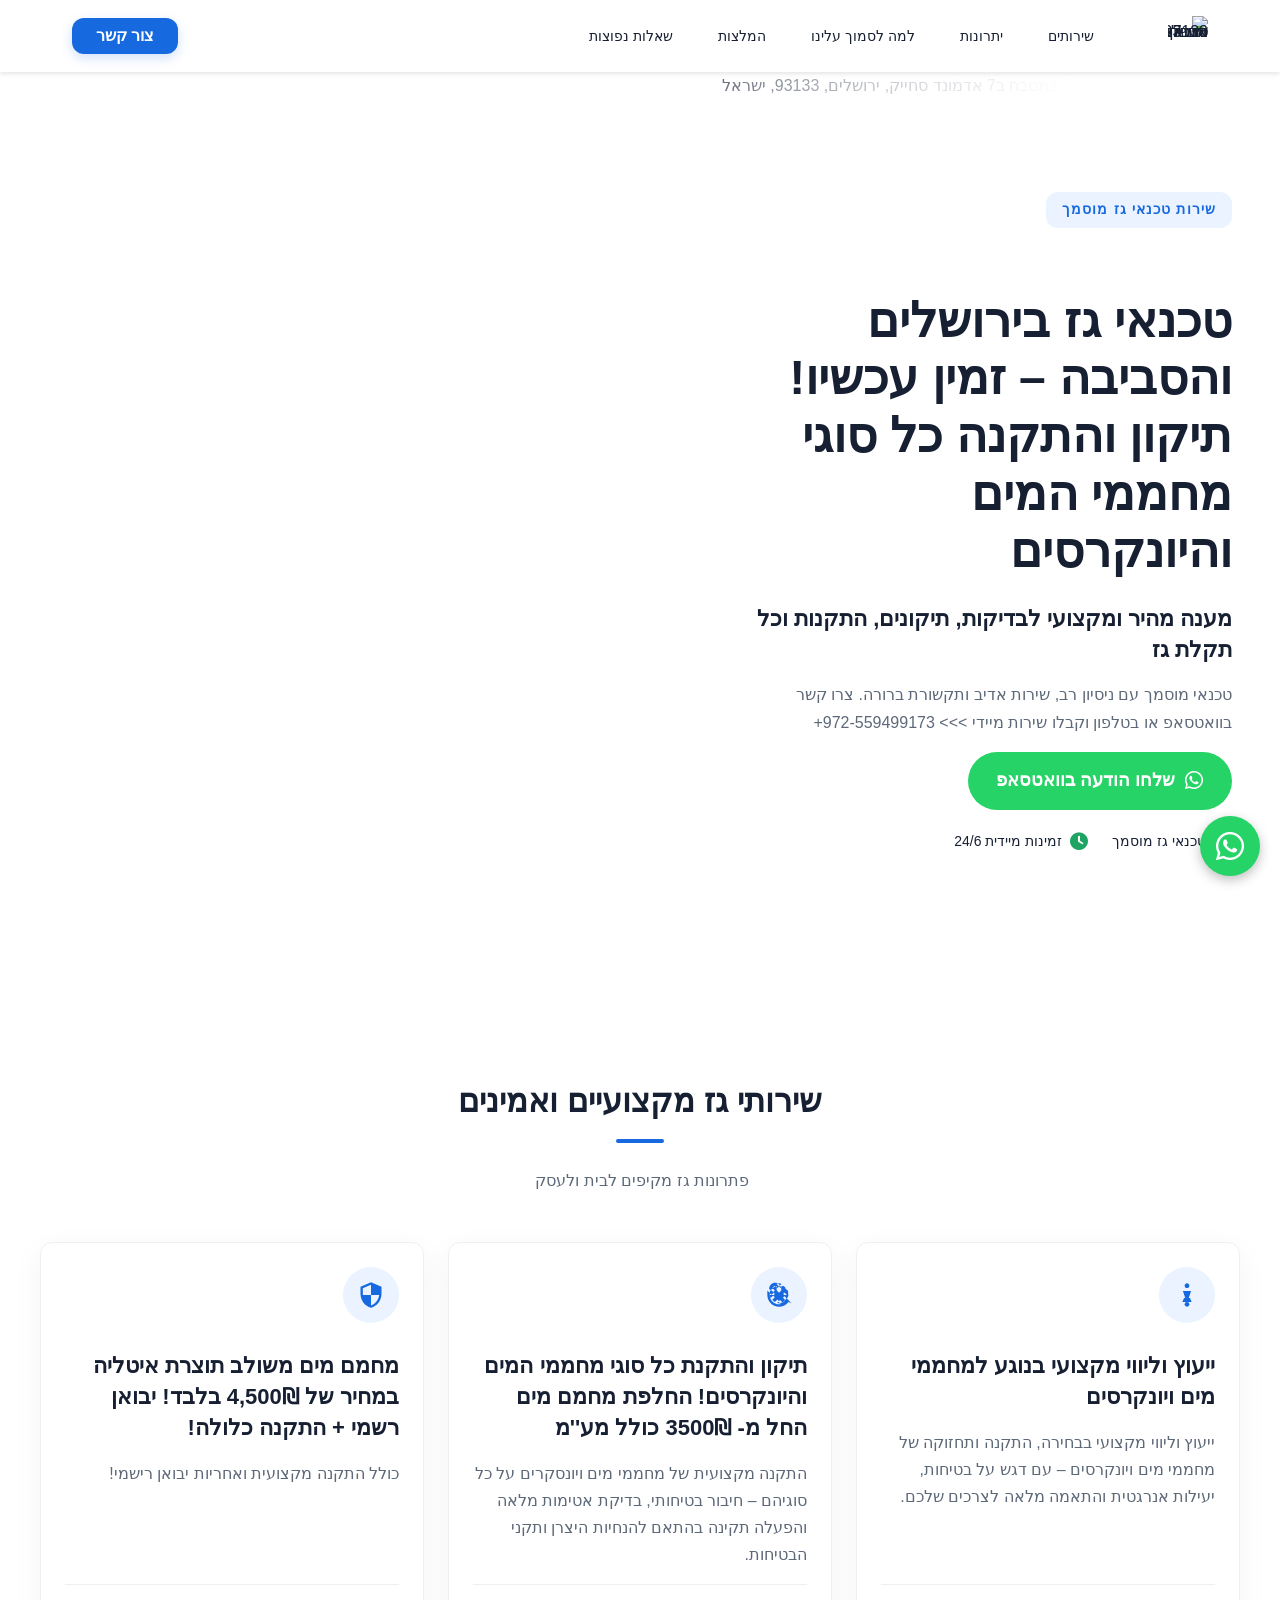
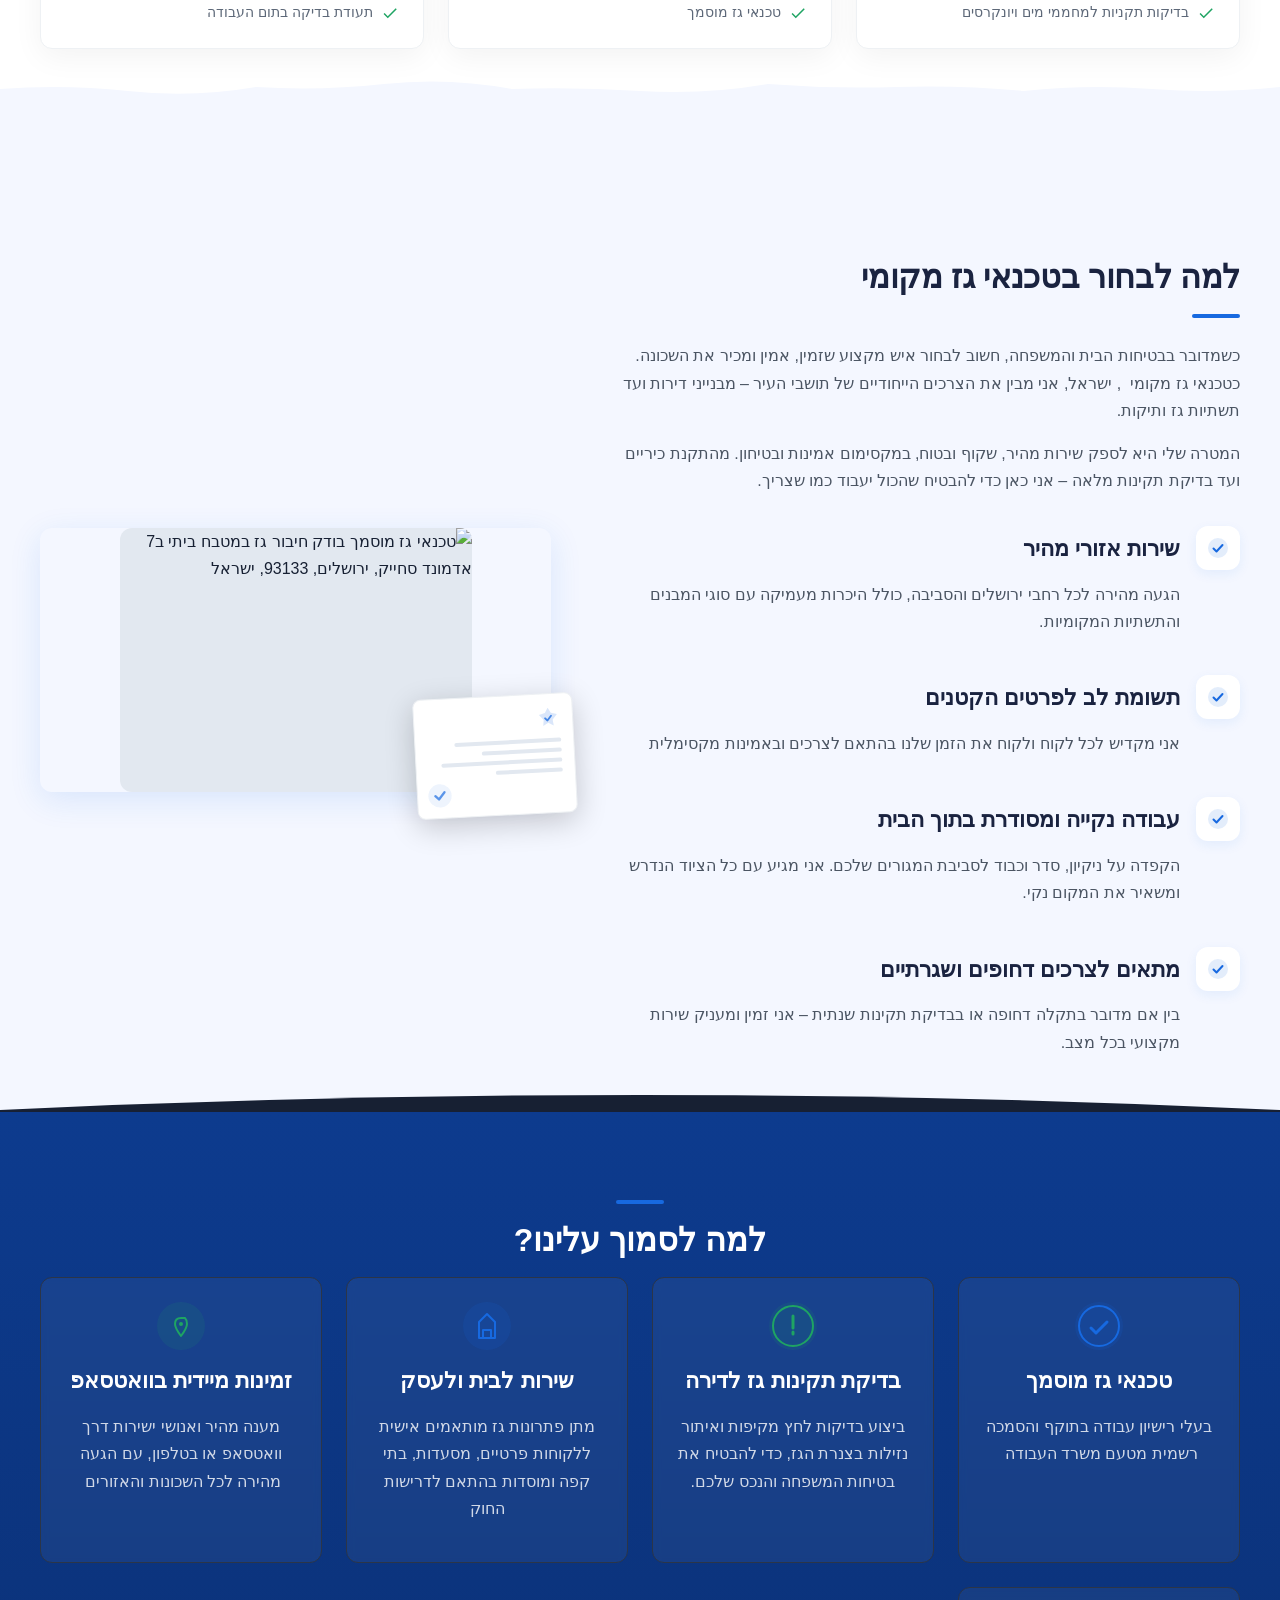
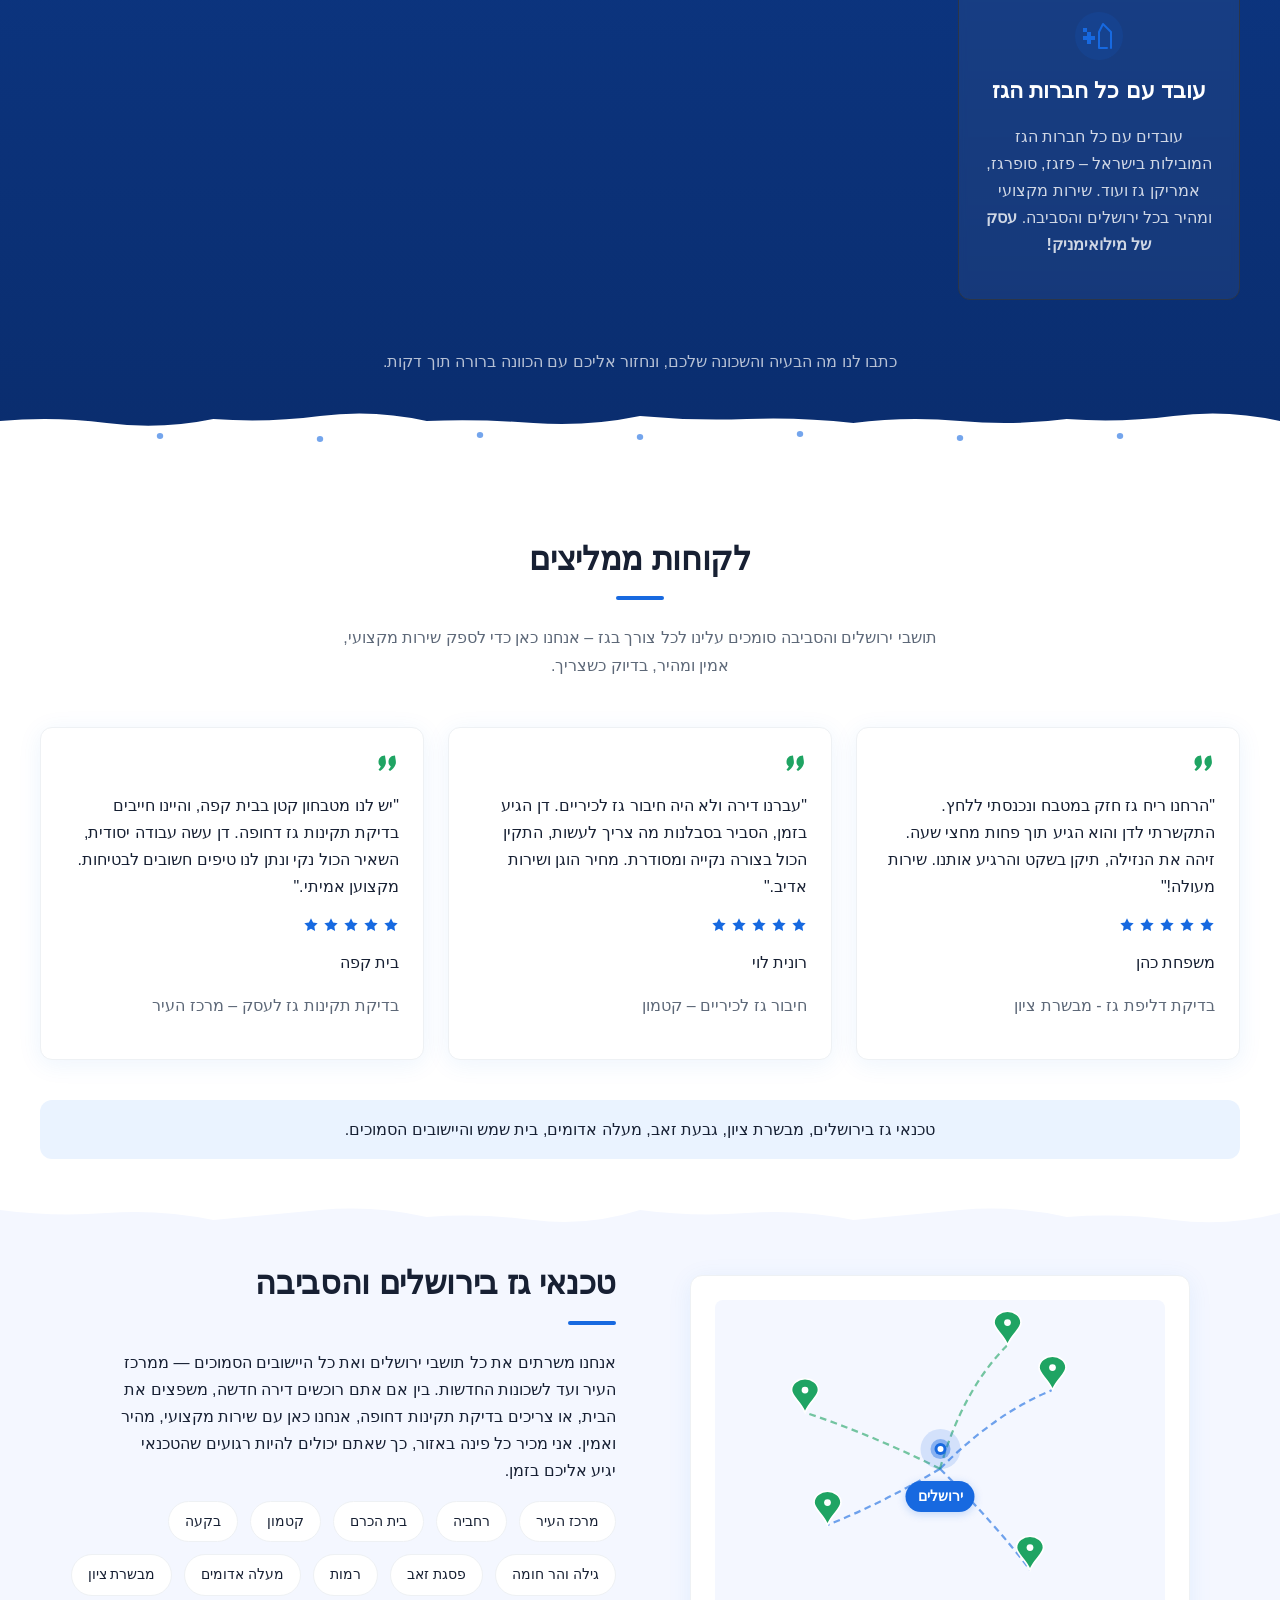
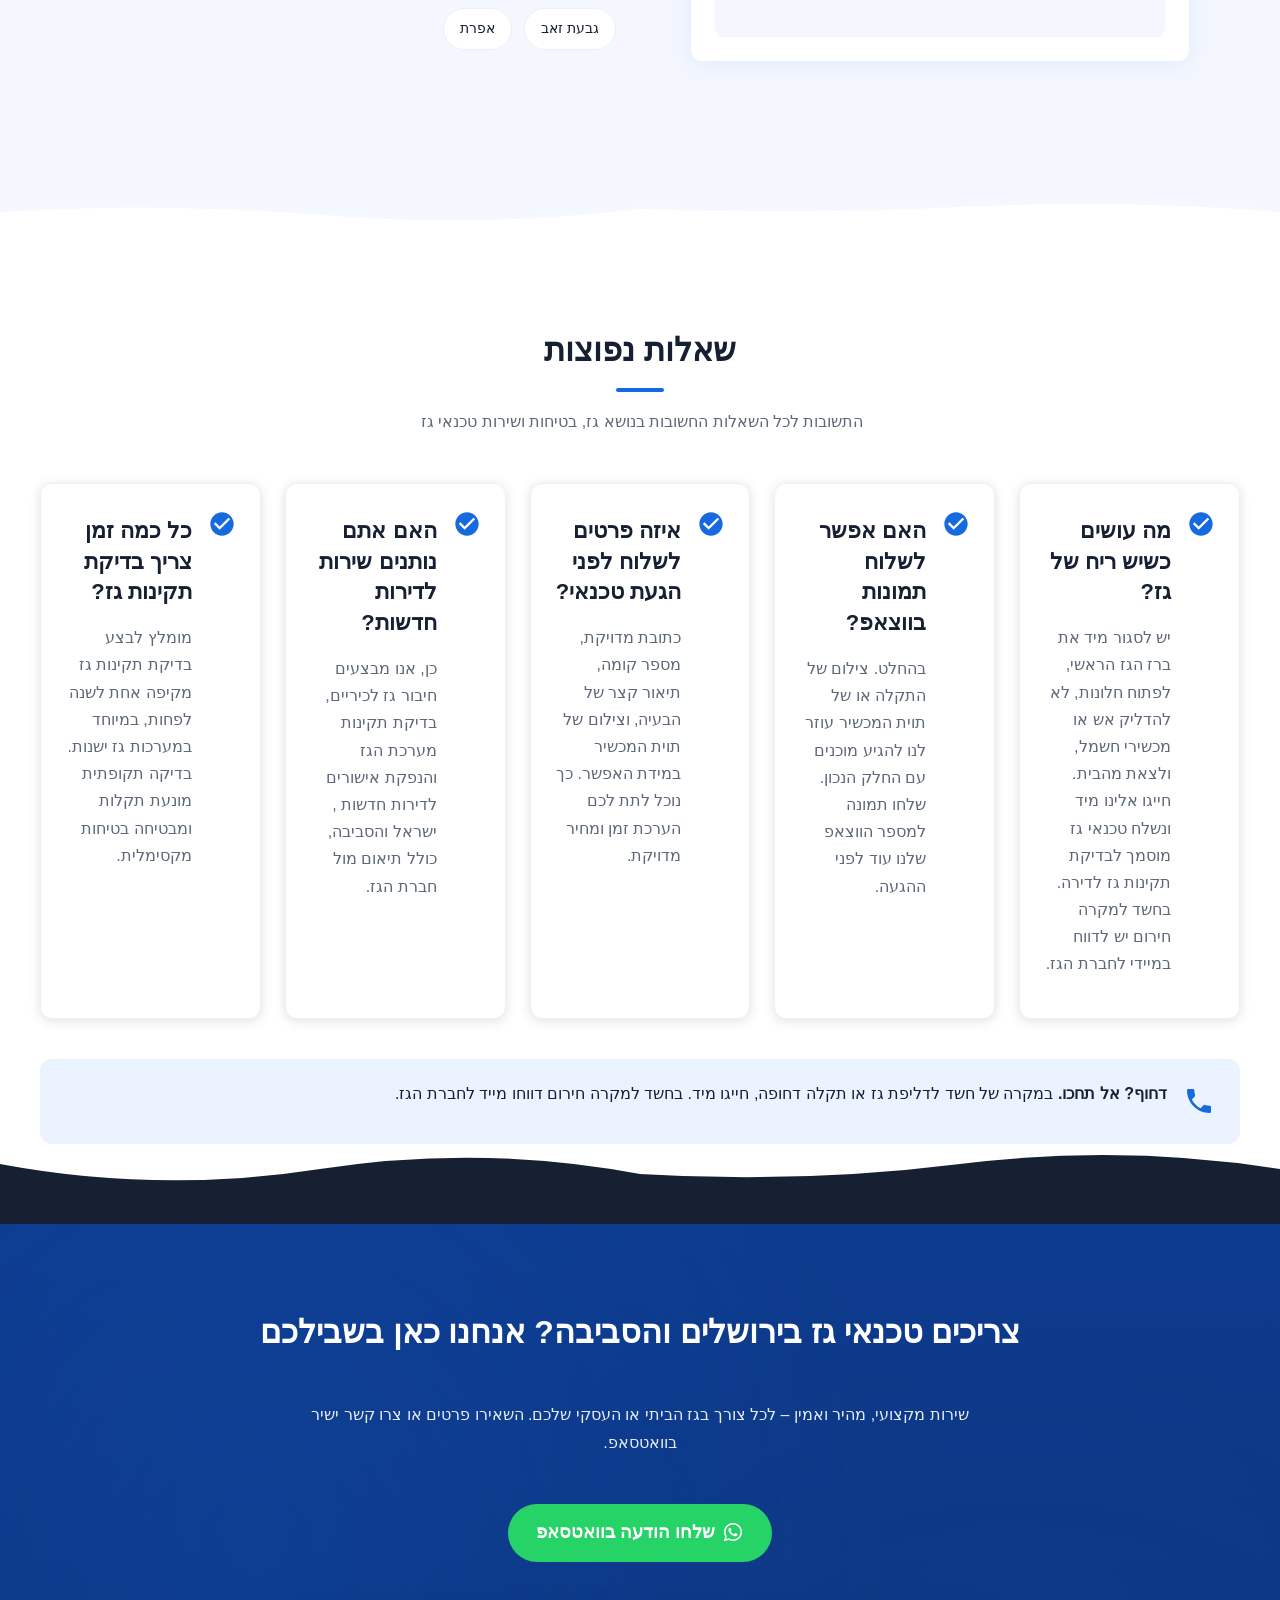
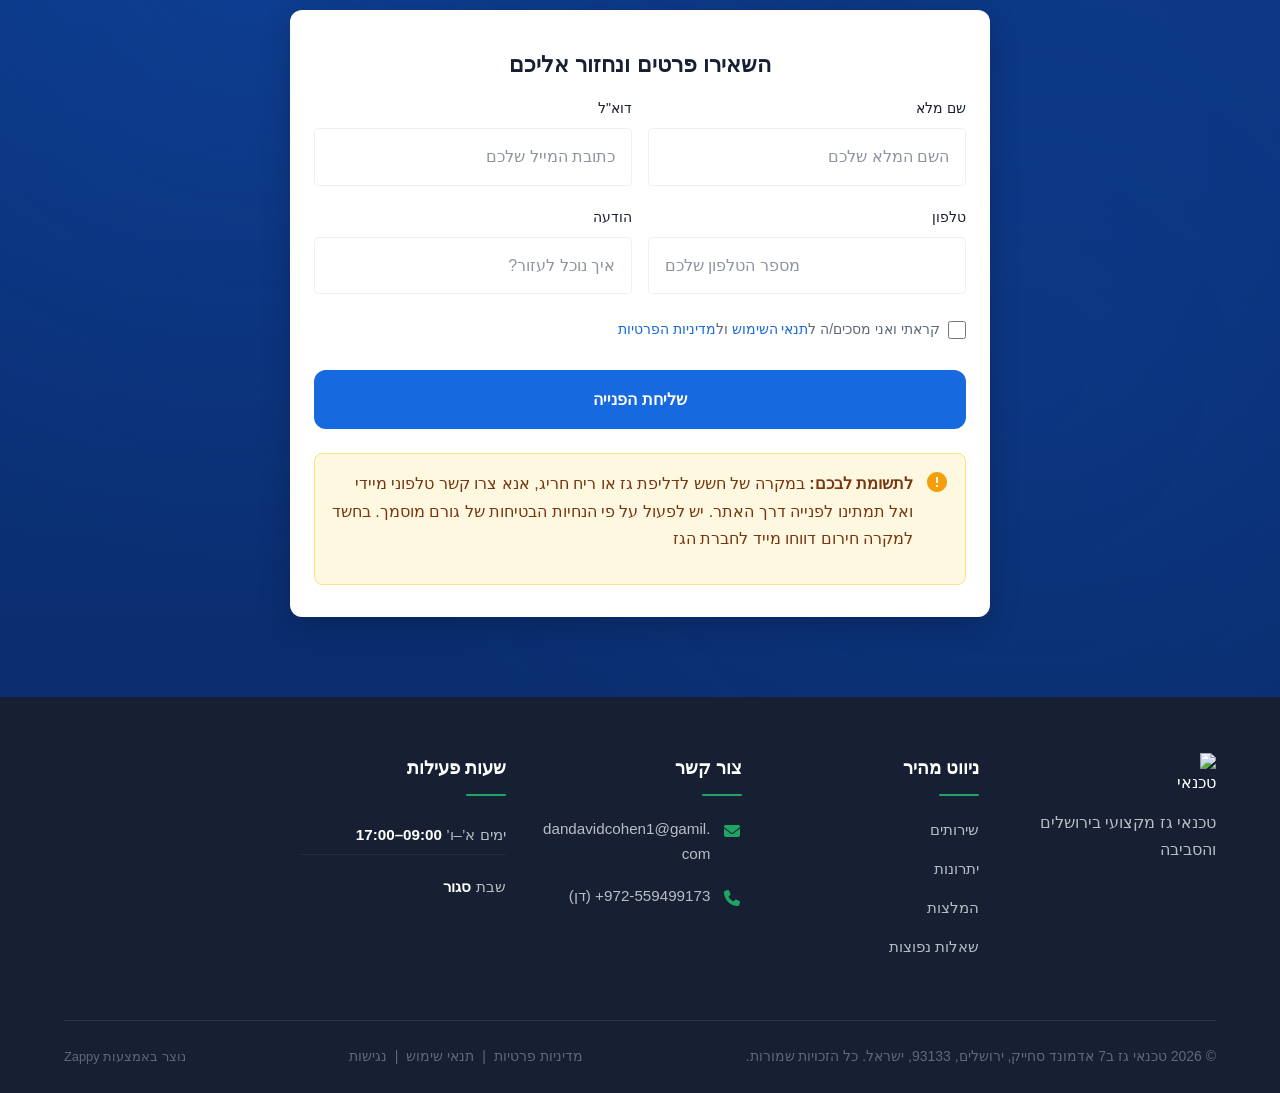
==== public/index.html @ f6ea0b16 "Incremental sync: 1 page(s) — text_edit" ====
<!doctype html><html dir="rtl" lang="he"><head><meta charset="UTF-8"><meta content="width=device-width,initial-scale=1" name="viewport"><meta content="index, follow" name="robots"><title>טכנאי גז 24/7? השאירו פרטים ונדאג לכם מיד — טכנאי גז בירושלים</title><meta content="צריכים טכנאי גז בירושלים באופן דחוף? אנחנו כאן להתקנת גז ביתי, בדיקת תקינות וחיבור כיריים. שירות מקצועי ואמין עם זמינות מיידית בוואטסאפ. לחצו עכשיו!" name="description"><meta content="טכנאי גז בירושלים, התקנת גז ביתי ירושלים, בדיקת תקינות גז לדירה, חיבור גז לכיריים ירושלים, גז ירושלים" name="keywords"><link href="/assets/favicon.ico" rel="icon" type="image/x-icon"><link href="/assets/favicon-16x16.png" rel="icon" type="image/png" sizes="16x16"><link href="/assets/favicon-32x32.png" rel="icon" type="image/png" sizes="32x32"><link href="/assets/favicon-48x48.png" rel="icon" type="image/png" sizes="48x48"><link href="/assets/favicon-192x192.png" rel="icon" type="image/png" sizes="192x192"><link href="/assets/favicon-512x512.png" rel="icon" type="image/png" sizes="512x512"><link href="/assets/apple-touch-icon.png" rel="apple-touch-icon"><script>!function(){"use strict";var t="fee62a18-ed36-47d0-abb9-548b7196b8e8",e="https://api.zappy5.com/api/analytics/track",a=18e5,n=2592e6,o=!0,i=!0,r=!0;var s=function(){var e="zappy_visitor_"+t,a=null;try{if(a=localStorage.getItem(e)){var o=JSON.parse(a),i=Date.now();if(i-o.created<n)return o.lastSeen=i,localStorage.setItem(e,JSON.stringify(o)),o.id}}catch(t){console.warn("Zappy Analytics: LocalStorage not available")}var r="zv_"+Date.now()+"_"+Math.random().toString(36).substr(2,9);try{localStorage.setItem(e,JSON.stringify({id:r,created:Date.now(),lastSeen:Date.now()}))}catch(t){}return r}(),c=function(){var e="zappy_session_"+t,n=null;try{if(n=sessionStorage.getItem(e)){var o=JSON.parse(n),i=Date.now();if(i-o.timestamp<a)return o.timestamp=i,sessionStorage.setItem(e,JSON.stringify(o)),o.id}}catch(t){console.warn("Zappy Analytics: SessionStorage not available")}var r="zs_"+Date.now()+"_"+Math.random().toString(36).substr(2,9);try{sessionStorage.setItem(e,JSON.stringify({id:r,timestamp:Date.now()}))}catch(t){}return r}();function l(a,n){n=n||{};var o={website_id:t,event_type:a,page_path:window.location.pathname,referrer:document.referrer||"direct",visitor_id:s,session_id:c,metadata:n};if(navigator.sendBeacon){var i=new Blob([JSON.stringify(o)],{type:"application/json"});navigator.sendBeacon(e,i)}else fetch(e,{method:"POST",headers:{"Content-Type":"application/json"},body:JSON.stringify(o),keepalive:!0}).catch(function(t){console.warn("Zappy Analytics: Failed to track event",t)})}o&&l("pageview",{title:document.title,url:window.location.href}),i&&document.addEventListener("click",function(t){var e=t.target;if("BUTTON"===e.tagName||e.closest("button")){var a="BUTTON"===e.tagName?e:e.closest("button");l("click",{element:"button",text:a.textContent.trim().substring(0,100),id:a.id||null,class:a.className||null})}else if("A"===e.tagName||e.closest("a")){var n="A"===e.tagName?e:e.closest("a");l("navigation",{element:"link",text:n.textContent.trim().substring(0,100),href:n.href,external:n.hostname!==window.location.hostname})}},!0),r&&document.addEventListener("submit",function(t){var e=t.target;l("form_submit",{form_id:e.id||null,form_name:e.name||null,form_action:e.action||null,form_method:e.method||"GET"})},!0);var d=Date.now();window.addEventListener("beforeunload",function(){l("page_unload",{time_on_page:Math.floor((Date.now()-d)/1e3),page_path:window.location.pathname})}),window.zappyAnalytics={track:l,getVisitorId:function(){return s},getSessionId:function(){return c}}}()</script><script>!function(){"use strict";if(!window.zappyFireMarketingEvent){var t={begin_checkout:"checkout_started",purchase:"checkout_complete",add_to_cart:"add_to_cart",view_product:"view_product"},e={whatsapp_click:{ga4:"contact",meta:"Contact",gtm:"whatsapp_click",ecom:!1},phone_click:{ga4:"contact",meta:"Contact",gtm:"phone_click",ecom:!1},contact_form_submitted:{ga4:"generate_lead",meta:"Lead",gtm:"contact_form_submitted",ecom:!1},checkout_started:{ga4:"begin_checkout",meta:"InitiateCheckout",gtm:"begin_checkout",ecom:!0},checkout_complete:{ga4:"purchase",meta:"Purchase",gtm:"purchase",ecom:!0},product_inquiry:{ga4:"generate_lead",meta:"Lead",gtm:"product_inquiry",ecom:!1},add_to_cart:{ga4:"add_to_cart",meta:"AddToCart",gtm:"add_to_cart",ecom:!0},view_product:{ga4:"view_item",meta:"ViewContent",gtm:"view_item",ecom:!0}};window.zappyFlushPendingMetaEvents=l,window.zappyFireMarketingEvent=function(r,n,o){try{o=o||{};var p=t[r]||r,d=e[p];if(!d)return;(n=n||{}).pagePath||n.page_path||(n.pagePath=a());var l="",m=!1,s=!1;if("checkout_complete"===p&&(m=!(!(l=String(n.orderId||n.order_id||n.transaction_id||""))||!function(t){if(!t)return!1;try{return"1"===window.sessionStorage.getItem(c(t))}catch(t){return!1}}(l)),s=!(!l||!u(l)),m&&s))return;if(!o.skipFirstParty&&!m)try{window.zappyAnalytics&&"function"==typeof window.zappyAnalytics.track&&window.zappyAnalytics.track(p,n)}catch(t){}if(!m){try{if(window.dataLayer=window.dataLayer||[],d.ecom){var _=i(p,n),h={};_.transaction_id&&(h.transaction_id=_.transaction_id),null!=_.value&&(h.value=_.value),_.currency&&(h.currency=_.currency),_.items&&(h.items=_.items),window.dataLayer.push({ecommerce:null}),window.dataLayer.push({event:d.gtm,ecommerce:h}),"checkout_complete"!==p&&"checkout_started"!==p||(window.dataLayer.push({ecommerce:null}),window.dataLayer.push({event:p,ecommerce:h}))}else{var w={event:d.gtm};for(var f in n)Object.prototype.hasOwnProperty.call(n,f)&&(w[f]=n[f]);window.dataLayer.push(w)}}catch(t){}l&&function(t){if(t)try{window.sessionStorage.setItem(c(t),"1")}catch(t){}}(l)}}catch(t){}};var r=Object.create(null);document.addEventListener("click",function(t){try{var e=t.target;if(!e)return;var r=s(e,".whatsapp-float, a.whatsapp-float, [data-zappy-whatsapp]"),n=function(t){for(var e=t;e&&e!==document;){if("A"===e.tagName)return e;e=e.parentElement}return null}(e),i=n&&n.href||"";if(r||n&&function(t){if(!t)return!1;var e=String(t).toLowerCase();return-1!==e.indexOf("wa.me/")||-1!==e.indexOf("api.whatsapp.com")||-1!==e.indexOf("whatsapp.com/send")||0===e.indexOf("whatsapp:")}(i)){if(!m("wa:"+i)){var c=r?"float":"link";window.zappyFireMarketingEvent("whatsapp_click",{source:c,href:i||null,pagePath:a()})}return}var o=s(e,".phone-header-btn, .nav-phone-btn, .call-btn, [data-zappy-phone]"),u="";if(n&&n.href&&0===String(n.href).toLowerCase().indexOf("tel:")?u=n.href:o&&o.href&&0===String(o.href).toLowerCase().indexOf("tel:")&&(u=o.href),o||u){var p="";return u&&(p=String(u).replace(/^tel:/i,"").trim()),void(m("tel:"+(p||o&&o.id||"btn"))||window.zappyFireMarketingEvent("phone_click",{source:o?"button":"link",phone:p||null,href:u||null,pagePath:a()}))}}catch(t){}},!0)}function a(){try{if(window.ZAPPY_CONFIG&&window.ZAPPY_CONFIG.currentPagePath)return window.ZAPPY_CONFIG.currentPagePath}catch(t){}try{return window.location.pathname||"/"}catch(t){return"/"}}function n(t){var e=(t=t||{}).items||t.cartItems||t.cart_items||t.lineItems||[];Array.isArray(e)||(e=[]);for(var r=[],a=0;a<e.length;a++){var n=e[a];if(n&&"object"==typeof n){var i=String(n.item_id||n.productId||n.product_id||n.id||"").trim(),c=String(n.item_name||n.productName||n.product_name||n.name||"").trim(),o=parseFloat(null!=n.price?n.price:null!=n.unitPrice?n.unitPrice:0)||0,u=Math.max(1,parseInt(null!=n.quantity?n.quantity:null!=n.qty?n.qty:1,10)||1);(i||c)&&r.push({item_id:i||c,item_name:c||i,price:o,quantity:u})}}return r}function i(t,e){var r=n(e=e||{}),i=parseFloat(null!=e.value?e.value:null!=e.total?e.total:0)||0,c=String(e.currency||"USD").toUpperCase();if("checkout_complete"===t)return{transaction_id:String(e.transaction_id||e.orderId||e.order_id||e.orderNumber||"")||void 0,value:i,currency:c,items:r};if("checkout_started"===t)return{value:i,currency:c,items:r};if("add_to_cart"===t){var o=r.length?r:[{item_id:String(e.productId||e.product_id||""),item_name:String(e.productName||e.product_name||""),price:parseFloat(null!=e.value?e.value:null!=e.price?e.price:0)||0,quantity:parseInt(null!=e.quantity?e.quantity:1,10)||1}].filter(function(t){return t.item_id||t.item_name});return{value:i||(o[0]?o[0].price*o[0].quantity:0),currency:c,items:o}}if("view_product"===t){var u=r.length?r:[{item_id:String(e.productId||e.product_id||""),item_name:String(e.productName||e.product_name||""),price:parseFloat(null!=e.price?e.price:null!=e.value?e.value:0)||0,quantity:1}].filter(function(t){return t.item_id||t.item_name});return{currency:c,value:i||(u[0]?u[0].price:0),items:u}}return"whatsapp_click"===t||"phone_click"===t?{method:"whatsapp_click"===t?"whatsapp":"phone",page_path:e.pagePath||a()}:"contact_form_submitted"===t||"product_inquiry"===t?{page_path:e.pagePath||a()}:e}function c(t){return"zappy_purchase_fired_"+String(t||"")}function o(t){return"zappy_purchase_meta_fired_"+String(t||"")}function u(t){if(!t)return!1;try{return"1"===window.sessionStorage.getItem(o(t))}catch(t){return!1}}function p(t){if(t)try{window.sessionStorage.setItem(o(t),"1")}catch(t){}}function d(){try{return Array.isArray(window.__zappyPendingMetaEvents)||(window.__zappyPendingMetaEvents=[]),window.__zappyPendingMetaEvents}catch(t){return[]}}function l(){if("function"==typeof window.fbq){var t=d().slice();try{window.__zappyPendingMetaEvents=[]}catch(t){}for(var e=0;e<t.length;e++){var r=t[e];if(r&&r.eventName&&(!r.orderId||!u(r.orderId)))try{window.fbq("track",r.eventName,r.params||{}),r.orderId&&p(r.orderId)}catch(t){}}}}function m(t){var e=Date.now();return!!(r[t]&&e-r[t]<800)||(r[t]=e,!1)}function s(t,e){return t&&t.closest?t.closest(e):null}}()</script><meta content="טכנאי גז 24/7? השאירו פרטים ונדאג לכם מיד — טכנאי גז בירושלים" property="og:title"><meta content="צריכים טכנאי גז בירושלים באופן דחוף? אנחנו כאן להתקנת גז ביתי, בדיקת תקינות וחיבור כיריים. שירות מקצועי ואמין עם זמינות מיידית בוואטסאפ. לחצו עכשיו!" property="og:description"><meta content="summary_large_image" name="twitter:card"><meta content="טכנאי גז 24/7? השאירו פרטים ונדאג לכם מיד — טכנאי גז בירושלים" name="twitter:title"><meta content="צריכים טכנאי גז בירושלים באופן דחוף? אנחנו כאן להתקנת גז ביתי, בדיקת תקינות וחיבור כיריים. שירות מקצועי ואמין עם זמינות מיידית בוואטסאפ. לחצו עכשיו!" name="twitter:description"><script type="application/ld+json">{"@context":"https://schema.org","@graph":[{"@type":"LocalBusiness","@id":"https://gaz-technician-in-jerusalem.zappy5.app#organization","name":"טכנאי גז בירושלים","url":"https://gaz-technician-in-jerusalem.zappy5.app","description":"A gas technician service operating in Jerusalem and the surrounding area, focused on local residential and commercial clients. The website is a single landing page designed to drive immediate contact via WhatsApp and a floating call button, emphasizing quick accessibility and trust for urgent or routine gas-related needs.","address":{"@type":"PostalAddress","streetAddress":"ירושלים"},"contactPoint":[{"@type":"ContactPoint","contactType":"customer service","email":"dandavidcohen1@gamil.com","telephone":"+972559499173"}]},{"@type":"WebSite","@id":"https://gaz-technician-in-jerusalem.zappy5.app#website","url":"https://gaz-technician-in-jerusalem.zappy5.app","name":"טכנאי גז בירושלים","publisher":{"@id":"https://gaz-technician-in-jerusalem.zappy5.app#organization"}},{"@type":"ContactPage","@id":"https://gaz-technician-in-jerusalem.zappy5.app#contactpage","url":"https://gaz-technician-in-jerusalem.zappy5.app","name":"טכנאי גז 24/7? השאירו פרטים ונדאג לכם מיד — טכנאי גז בירושלים","mainEntity":{"@id":"https://gaz-technician-in-jerusalem.zappy5.app#organization"},"potentialAction":{"@type":"CommunicateAction","target":{"@type":"EntryPoint","urlTemplate":"https://gaz-technician-in-jerusalem.zappy5.app/api/email/contact-form","actionPlatform":["http/method=POST"],"contentType":"application/json"},"instrument":[{"@type":"PropertyValue","name":"name","propertyID":"text","valueRequired":true,"description":"השם המלא שלכם"},{"@type":"PropertyValue","name":"email","propertyID":"email","valueRequired":true,"description":"כתובת המייל שלכם"},{"@type":"PropertyValue","name":"phone","propertyID":"tel","valueRequired":true,"description":"מספר הטלפון שלכם"},{"@type":"PropertyValue","name":"message","propertyID":"text","valueRequired":false,"description":"איך נוכל לעזור?"},{"@type":"PropertyValue","name":"privacy_consent","propertyID":"checkbox","valueRequired":true}]}}]}</script><style id="zappy-critical-above-fold-css">html{box-sizing:border-box;-webkit-text-size-adjust:100%}*,::after,::before{box-sizing:inherit}body{margin:0;min-width:320px;overflow-x:clip}img,svg,video{max-width:100%;height:auto}main{display:block}.container{width:min(100% - 32px,1200px);margin-inline:auto}.navbar,header .navbar,header[role=banner],nav.navbar{position:relative;z-index:1000;width:100%}.nav-container,.navbar .container{display:flex;align-items:center;justify-content:space-between;min-height:64px}.logo,.logo-link img{display:block;width:35px;height:35px;object-fit:contain}#navMenu,.nav-menu{list-style:none;margin:0;padding:0}#navMenu a,.nav-menu a,.navbar .nav-links a,.navbar a{color:inherit;text-decoration:none}#navMenu .sub-menu,.nav-menu .sub-menu,.navbar .sub-menu{display:none}.fa,.fa-brands,.fa-regular,.fa-solid,.fab,.far,.fas{display:inline-block;min-width:1em;text-align:center}html:not(#zappy-noop) .navbar:has(.nav-ecommerce-icons)>.phone-header-btn,html:not(#zappy-noop)[data-zappy-site-type=ecommerce] .phone-header-btn{display:none!important;visibility:hidden!important;width:0!important;height:0!important;pointer-events:none!important}.zappy-preview-empty-store-cta{display:none!important;visibility:hidden!important;height:0!important;max-height:0!important;overflow:hidden!important;margin:0!important;padding:0!important;border:0!important;box-shadow:none!important}.zappy-catalog-menu{background:var(--surface-color,var(--surface,linear-gradient(135deg,#f8f9fa 0,#fff 100%)));border-bottom:1px solid var(--border-color,#e5e7eb);padding:0;position:sticky;top:0;z-index:90}.zappy-catalog-menu.rtl,.zappy-catalog-menu[dir=rtl]{direction:rtl}.zappy-catalog-menu.ltr,.zappy-catalog-menu[dir=ltr]{direction:ltr}.catalog-menu-container{max-width:1440px;margin:0 auto;display:flex;align-items:center;gap:8px;padding:10px 24px;overflow:visible}.catalog-menu-categories,.catalog-menu-list{display:flex;align-items:center;gap:4px;flex-wrap:wrap;margin:0;padding:0;list-style:none}.catalog-menu-item{display:inline-flex;align-items:center;padding:8px 16px;font-size:14px;font-weight:500;color:var(--text-color,var(--text,#374151));text-decoration:none;border-radius:20px;white-space:nowrap}.catalog-menu-all{background:var(--primary-color,var(--primary,#111));color:var(--text-light,#fff)!important}.catalog-menu-parent{position:relative;display:inline-flex;align-items:center}.catalog-menu-trigger{display:inline-flex;align-items:center;gap:6px}.catalog-menu-chevron{flex-shrink:0}.catalog-menu-parent>.sub-menu{display:none!important;visibility:hidden!important;opacity:0!important;pointer-events:none!important}.hero-section,.index-hero-section,section[class*=hero]{position:relative;overflow:hidden}.hero-section,.index-hero-section{min-height:560px}section[data-hero-type*=fullscreen]{min-height:100vh}.hero-bg-image,.hero-bg-wrapper,section[class*=hero] [class*=hero-bg]{position:absolute;inset:0;width:100%;height:100%}.hero-bg-image img,.hero-bg-wrapper img,section[class*=hero] [data-hero-bg],section[class*=hero] img[data-hero-background=true]{width:100%!important;height:100%!important;object-fit:cover!important;display:block}.hero-content,section[class*=hero] .container{position:relative;z-index:2}@media(max-width:768px){:root{--header-height:72px;--total-header-height:72px;--zappy-mobile-menu-top:72px}html[data-zappy-site-type=ecommerce] body{padding-top:var(--total-header-height,72px)}html[data-zappy-site-type=ecommerce] body>.navbar:not(.zappy-catalog-menu),html[data-zappy-site-type=ecommerce] body>nav.navbar{position:fixed!important;top:0;left:0;right:0;z-index:100000;width:100%;margin-bottom:0}.zappy-catalog-menu{position:fixed;top:var(--header-height,72px);left:0;right:0;z-index:99999}.nav-container,.navbar .container{min-height:60px}#navMenu,.nav-menu{max-width:100vw;overflow-x:hidden}.hero-section,.index-hero-section,section[class*=hero],section[data-hero-type*=fullscreen]{min-height:100svh}.hero-bg-image,.hero-bg-wrapper,.hero-scrim{min-height:100svh}}:root{--nav-bg:#FFFFFF}.navbar{background-color:#fff!important}/* ZAPPY_ANNOUNCEMENT_HEADER_OFFSET_CSS_V3 */ :root{--zappy-header-stack-height:calc(var(--zappy-announcement-height, 40px) + var(--header-height, 72px))}body:has(.zappy-announcement-bar) .navbar:not(.zappy-catalog-menu):not(.mobile-search-panel),body:has(.zappy-announcement-bar) header.navbar,body:has(.zappy-announcement-bar) nav.navbar:not(.zappy-catalog-menu){top:var(--zappy-announcement-height,40px)!important}[data-zappy-content-align]{display:flex!important;flex-direction:column!important}[data-zappy-content-align^=top-]{justify-content:flex-start!important}[data-zappy-content-align^=center-],[data-zappy-content-align^=lower-],[data-zappy-content-align^=upper-]{justify-content:center!important}[data-zappy-content-align^=bottom-]{justify-content:flex-end!important}[data-zappy-content-align$="-left"],[data-zappy-content-align$="-mid-left"]{align-items:flex-start!important;text-align:start!important}[data-zappy-content-align$="-center"]{align-items:center!important;text-align:center!important}[data-zappy-content-align$="-mid-right"],[data-zappy-content-align$="-right"]{align-items:flex-end!important;text-align:end!important}[data-zappy-content-align] [data-zappy-align-target]{margin-left:auto;margin-right:auto}[data-zappy-content-align$="-center"] [data-zappy-align-target],[data-zappy-content-align$="-center"] [data-zappy-align-target]>*{text-align:center!important}</style><link href="/styles.css" rel="stylesheet"><script>window.ZAPPY_WEBSITE_ID="fee62a18-ed36-47d0-abb9-548b7196b8e8",window.ZAPPY_API_BASE="https://api.zappy5.com"</script><link href="/assets/site-image-index-hero-image-1.webp" rel="preload" as="image" fetchpriority="high"><style id="zappy-dropdown-submenu-styles">#navMenu li:has(.sub-menu),.nav-menu li:has(.sub-menu),.navbar li:has(.sub-menu),nav li:has(.sub-menu){position:relative}#navMenu .sub-menu,.nav-menu .sub-menu,.navbar .sub-menu,nav .sub-menu{display:block!important;position:absolute!important;top:100%;left:0;min-width:220px;border-radius:8px;box-shadow:0 8px 25px rgba(0,0,0,.15);padding:8px 0;opacity:0;visibility:hidden;transform:translateY(10px);transition:all .3s ease;z-index:1000;list-style:none;pointer-events:none}#navMenu li:hover>.sub-menu,.nav-menu li:hover>.sub-menu,.navbar li:hover>.sub-menu,nav li:hover>.sub-menu{opacity:1!important;visibility:visible!important;transform:translateY(0)!important;pointer-events:auto!important}.sub-menu li{list-style:none;margin:0;padding:0}.sub-menu a{display:block!important;padding:10px 16px!important;color:var(--text-dark,#333)!important;font-weight:500;text-decoration:none;white-space:nowrap;transition:background-color .2s}.sub-menu .zappy-nav-child>a{padding-left:28px!important;font-size:.9em!important;opacity:.85!important}[dir=rtl] .sub-menu .zappy-nav-child>a,html[lang=ar] .sub-menu .zappy-nav-child>a,html[lang=he] .sub-menu .zappy-nav-child>a{padding-left:10px!important;padding-right:28px!important}.sub-menu .zappy-nav-parent>a{font-weight:600!important}.sub-menu a:hover{background-color:#f5f5f5}[dir=rtl] .nav-menu .sub-menu,[dir=rtl] .navbar .sub-menu,[dir=rtl] nav .sub-menu,html[lang=ar] .nav-menu .sub-menu,html[lang=ar] .navbar .sub-menu,html[lang=ar] nav .sub-menu,html[lang=he] .nav-menu .sub-menu,html[lang=he] .navbar .sub-menu,html[lang=he] nav .sub-menu{left:auto!important;right:0!important}.sub-menu:empty,.sub-menu:not(:has(li)):not(:has(> a)),.sub-menu:not(:has(li:not(.zappy-hidden-menu-item))):not(:has(> a)){display:none!important;opacity:0!important;visibility:hidden!important;pointer-events:none!important}li:has(.menu-group-title):hover>.sub-menu{opacity:1!important;visibility:visible!important;transform:translateY(0)!important;pointer-events:auto!important}#navMenu>li>.menu-group-title,.nav-menu>li>.menu-group-title{display:inline-block;padding:.5rem 1rem;cursor:default;user-select:none}@media (max-width:768px){#navMenu .sub-menu,.nav-menu .sub-menu,.navbar .sub-menu,nav .sub-menu{position:static!important;transform:none!important;box-shadow:none!important;background:0 0!important;max-height:0;overflow:hidden;opacity:0;visibility:hidden;transition:max-height .3s ease,opacity .3s ease;padding:0!important;border-radius:0!important}#navMenu .sub-menu.mobile-expanded,.nav-menu .sub-menu.mobile-expanded,.navbar .sub-menu.mobile-expanded{max-height:none!important;overflow-y:visible!important;opacity:1!important;visibility:visible!important;padding:8px 0 8px 16px!important}[dir=rtl] .sub-menu.mobile-expanded,html[lang=he] .sub-menu.mobile-expanded{padding:8px 16px 8px 0!important}#navMenu li:hover>.sub-menu,.nav-menu li:hover>.sub-menu,.navbar li:hover>.sub-menu,nav li:hover>.sub-menu{opacity:0;visibility:hidden;pointer-events:none}#navMenu li>.sub-menu.mobile-expanded,.nav-menu li>.sub-menu.mobile-expanded,.navbar li>.sub-menu.mobile-expanded,nav li>.sub-menu.mobile-expanded{opacity:1!important;visibility:visible!important;pointer-events:auto!important}#navMenu li:has(.sub-menu),.nav-menu li:has(.sub-menu),.navbar li:has(.sub-menu),nav li:has(.sub-menu){display:flex!important;flex-wrap:wrap!important;align-items:center!important;position:relative!important;min-height:44px!important}#navMenu li:has(.sub-menu)>a,.nav-menu li:has(.sub-menu)>a,.navbar li:has(.sub-menu)>a,nav li:has(.sub-menu)>a{flex:1!important;min-width:0!important}#navMenu li:has(.sub-menu)>.menu-group-title,.nav-menu li:has(.sub-menu)>.menu-group-title,.navbar li:has(.sub-menu)>.menu-group-title,nav li:has(.sub-menu)>.menu-group-title{flex:1!important;min-width:0!important;display:flex!important;align-items:center!important;padding:12px 16px!important;min-height:44px!important;line-height:1.4!important;font-weight:600!important;box-sizing:border-box!important}#navMenu li:has(.sub-menu)>.sub-menu,.nav-menu li:has(.sub-menu)>.sub-menu,.navbar li:has(.sub-menu)>.sub-menu,nav li:has(.sub-menu)>.sub-menu{flex-basis:100%!important;width:100%!important}#navMenu li:has(.sub-menu)>a [class*=arrow],#navMenu li:has(.sub-menu)>a [class*=chevron],.nav-menu li:has(.sub-menu)>a .fa-angle-down,.nav-menu li:has(.sub-menu)>a .fa-chevron-down,.nav-menu li:has(.sub-menu)>a [class*=arrow],.nav-menu li:has(.sub-menu)>a [class*=chevron],nav li:has(.sub-menu)>a [class*=arrow],nav li:has(.sub-menu)>a [class*=chevron]{display:none!important;visibility:hidden!important}.mobile-submenu-toggle{display:flex!important;align-items:center!important;justify-content:center!important;width:44px!important;height:auto!important;background:0 0!important;border:none!important;cursor:pointer!important;color:var(--text-dark)!important;position:static!important;flex-shrink:0!important;align-self:stretch!important;z-index:2!important;padding:0!important;margin:0!important}.mobile-submenu-toggle::after{content:''!important;width:0!important;height:0!important;border-left:6px solid transparent!important;border-right:6px solid transparent!important;border-top:7px solid currentColor!important;transition:transform .3s ease!important}.mobile-submenu-toggle.expanded::after{transform:rotate(180deg)!important}.sub-menu a{padding:10px 0!important;display:block!important;color:var(--text-dark)!important;white-space:normal!important}.sub-menu .zappy-nav-child>a{padding-left:28px!important;font-size:.9em!important;opacity:.85!important}[dir=rtl] .sub-menu .zappy-nav-child>a,html[lang=ar] .sub-menu .zappy-nav-child>a,html[lang=he] .sub-menu .zappy-nav-child>a{padding-left:0!important;padding-right:28px!important}.sub-menu .zappy-nav-parent>a{font-weight:600!important}#navMenu.active,.nav-menu.active{max-width:100vw!important;overflow-x:hidden!important;box-sizing:border-box!important}.navbar .sub-menu li a,.zappy-products-dropdown .sub-menu a,nav.navbar .sub-menu li a{color:var(--text-dark)!important}}@media (min-width:769px){.mobile-submenu-toggle{display:none!important}}</style><style data-zappy-image-carousel-css="true">[data-zappy-image-carousel]{position:relative;overflow:hidden}.zappy-carousel-hero[data-zappy-image-carousel]{position:absolute;inset:0;z-index:0}[data-zappy-image-carousel]>.zappy-carousel-slide{position:absolute;inset:0;opacity:0;transition:opacity 1s ease-in-out;pointer-events:none;z-index:0}[data-zappy-image-carousel]>.zappy-carousel-slide.is-active{opacity:1;pointer-events:auto;z-index:1}[data-zappy-image-carousel]>.zappy-carousel-slide img{width:100%!important;height:100%!important;object-fit:cover!important;display:block!important;max-width:none!important;max-height:none!important;margin:0!important}[data-zappy-image-carousel]>.zappy-carousel-slide img:not([data-zappy-carousel-image-ready=true]){opacity:0!important}[data-zappy-image-carousel]>.zappy-carousel-slide img[data-zappy-carousel-image-ready=true]{opacity:1!important;transition:opacity .15s ease}@media(scripting:none){[data-zappy-image-carousel]>.zappy-carousel-slide img{opacity:1!important}}.zappy-carousel-hero[data-zappy-image-carousel]>.zappy-carousel-slide img{position:absolute!important;top:0!important;left:0!important}.zappy-carousel-hero[data-zappy-image-carousel]>.zappy-carousel-slide [data-zappy-zoom-wrapper=true]{position:absolute!important;top:0!important;left:0!important;width:100%!important;height:100%!important;max-width:none!important;max-height:none!important;overflow:hidden!important}[data-zappy-image-carousel] .zappy-carousel-slide-link{position:absolute;inset:0;display:block;z-index:2;background:0 0}.zappy-hero-link-overlay{position:absolute;inset:0;display:block;z-index:1;background:0 0}body.zappy-edit-mode .zappy-hero-link-overlay,body.zappy-edit-mode [data-zappy-image-carousel] .zappy-carousel-slide-link,body.zappy-image-edit-mode .zappy-hero-link-overlay,body.zappy-image-edit-mode [data-zappy-image-carousel] .zappy-carousel-slide-link{pointer-events:none!important}</style><style id="zappy-widget-visibility">html[dir=rtl] .whatsapp-float{right:20px!important;left:auto!important}html:not([dir]) .whatsapp-float,html[dir=ltr] .whatsapp-float{left:20px!important;right:auto!important}html[dir=rtl] #mic-access-tool-general-button,html[dir=rtl] #mic-init-access-tool #mic-access-tool-general-button,html[dir=rtl] #mic-init-access-tool .mic-access-tool-general-button,html[dir=rtl] ._access-icon,html[dir=rtl] .mic-access-tool-general-button{left:20px!important;right:auto!important}html:not([dir]) #mic-access-tool-general-button,html:not([dir]) #mic-init-access-tool #mic-access-tool-general-button,html:not([dir]) #mic-init-access-tool .mic-access-tool-general-button,html:not([dir]) ._access-icon,html:not([dir]) .mic-access-tool-general-button,html[dir=ltr] #mic-access-tool-general-button,html[dir=ltr] #mic-init-access-tool #mic-access-tool-general-button,html[dir=ltr] #mic-init-access-tool .mic-access-tool-general-button,html[dir=ltr] ._access-icon,html[dir=ltr] .mic-access-tool-general-button{right:20px!important;left:auto!important}@media (max-width:768px){.whatsapp-float{display:flex!important}}@media (min-width:769px){.whatsapp-float{display:flex!important}}@media (max-width:768px){#mic-access-tool-general-button,#mic-init-access-tool #mic-access-tool-general-button,#mic-init-access-tool .mic-access-tool-general-button,._access-icon,.mic-access-tool-general-button{display:flex!important;visibility:visible!important;opacity:1!important;pointer-events:auto!important}#mic-access-tool-box.opened-mic-access-tool,#mic-init-access-tool #mic-access-tool-box.opened-mic-access-tool,.mic-access-tool-box.opened-mic-access-tool{visibility:visible!important;opacity:1!important;pointer-events:auto!important}}@media (min-width:769px){#mic-access-tool-general-button,#mic-init-access-tool #mic-access-tool-general-button,#mic-init-access-tool .mic-access-tool-general-button,._access-icon,.mic-access-tool-general-button{display:flex!important;visibility:visible!important;opacity:1!important;pointer-events:auto!important}#mic-access-tool-box.opened-mic-access-tool,#mic-init-access-tool #mic-access-tool-box.opened-mic-access-tool,.mic-access-tool-box.opened-mic-access-tool{visibility:visible!important;opacity:1!important;pointer-events:auto!important}}</style></head><body><meta charset="UTF-8"><meta content="width=device-width,initial-scale=1" name="viewport"><title>טכנאי גז 24/7? השאירו פרטים ונדאג לכם מיד — טכנאי גז ב7 אדמונד סחייק, ירושלים, 93133, ישראל</title><meta content="צריכים טכנאי גז ב7 אדמונד סחייק, ירושלים, 93133, ישראל באופן דחוף? אנחנו כאן להתקנת גז ביתי, בדיקת תקינות וחיבור כיריים. שירות מקצועי ואמין עם זמינות מיידית בוואטסאפ. לחצו עכשיו!" name="description"><meta content="טכנאי גז ב7 אדמונד סחייק, ירושלים, 93133, ישראל, התקנת גז ביתי 7 אדמונד סחייק, ירושלים, 93133, ישראל, בדיקת תקינות גז לדירה, חיבור גז לכיריים 7 אדמונד סחייק, ירושלים, 93133, ישראל, גז 7 אדמונד סחייק, ירושלים, 93133, ישראל" name="keywords"><meta content="index, follow" name="robots"><meta content="טכנאי גז 24/7? השאירו פרטים ונדאג לכם מיד — טכנאי גז ב7 אדמונד סחייק, ירושלים, 93133, ישראל" property="og:title"><meta content="צריכים טכנאי גז ב7 אדמונד סחייק, ירושלים, 93133, ישראל באופן דחוף? אנחנו כאן להתקנת גז ביתי, בדיקת תקינות וחיבור כיריים. שירות מקצועי ואמין עם זמינות מיידית בוואטסאפ. לחצו עכשיו!" property="og:description"><meta content="website" property="og:type"><meta content="he_IL" property="og:locale"><meta content="summary_large_image" name="twitter:card"><meta content="טכנאי גז 24/7? השאירו פרטים ונדאג לכם מיד — טכנאי גז ב7 אדמונד סחייק, ירושלים, 93133, ישראל" name="twitter:title"><meta content="צריכים טכנאי גז ב7 אדמונד סחייק, ירושלים, 93133, ישראל באופן דחוף? אנחנו כאן להתקנת גז ביתי, בדיקת תקינות וחיבור כיריים. שירות מקצועי ואמין עם זמינות מיידית בוואטסאפ. לחצו עכשיו!" name="twitter:description"><style>.skip-link{position:absolute;top:0;left:0;transform:translateY(-200%);padding:12px 18px;background:var(--bg-dark,#1a1a1a);color:var(--text-light,#fff);font-weight:600;border-radius:0 0 8px 0;z-index:10000}.skip-link:focus{transform:none;outline:2px solid var(--ring,#fff);outline-offset:2px}:focus-visible{outline:2px solid var(--ring,currentColor);outline-offset:3px}</style><link href="/assets/favicon.ico" rel="icon" type="image/x-icon"><link href="/assets/favicon-16x16.png" rel="icon" type="image/png" sizes="16x16"><link href="/assets/favicon-32x32.png" rel="icon" type="image/png" sizes="32x32"><link href="/assets/favicon-48x48.png" rel="icon" type="image/png" sizes="48x48"><link href="/assets/favicon-192x192.png" rel="icon" type="image/png" sizes="192x192"><link href="/assets/favicon-512x512.png" rel="icon" type="image/png" sizes="512x512"><link href="/assets/apple-touch-icon.png" rel="apple-touch-icon"><link href="https://cdn.jsdelivr.net/npm/vanilla-cookieconsent@3/dist/cookieconsent.css" rel="stylesheet"><a href="#main" class="skip-link">דלג לתוכן הראשי</a><nav class="navbar" dir="rtl"><button class="mobile-toggle" aria-label="Menu" id="mobileToggle"><svg viewBox="0 0 24 24" fill="none" height="24" width="24" class="hamburger-icon" style="display:block !important"><path d="M3 12h18M3 6h18M3 18h18" stroke="currentColor" stroke-width="2" stroke-linecap="round"></path></svg> <svg viewBox="0 0 24 24" fill="none" height="24" width="24" class="close-icon" style="display:none !important"><path d="M18 6L6 18M6 6l12 12" stroke="currentColor" stroke-width="2" stroke-linecap="round"></path></svg></button> <button class="phone-header-btn" aria-label="Call" data-phone="+972559499173"><svg viewBox="0 0 24 24" fill="currentColor" height="20" width="20"><path d="M22 16.92v3a2 2 0 0 1-2.18 2 19.79 19.79 0 0 1-8.63-3.07 19.5 19.5 0 0 1-6-6 19.79 19.79 0 0 1-3.07-8.67A2 2 0 0 1 4.11 2h3a2 2 0 0 1 2 1.72 12.84 12.84 0 0 0 .7 2.81 2 2 0 0 1-.45 2.11L8.09 9.91a16 16 0 0 0 6 6l1.27-1.27a2 2 0 0 1 2.11-.45 12.84 12.84 0 0 0 2.81.7A2 2 0 0 1 22 16.92z"></path></svg></button><div class="nav-container"><div class="nav-right-group"><div class="nav-brand"><a href="/" class="logo-link"><img alt="טכנאי גז ב7 אדמונד סחייק, ירושלים, 93133, ישראל" class="logo" decoding="async" height="35" src="/assets/site-image-image-1.webp" width="35"></a></div><ul class="nav-menu" id="navMenu"><li><a href="#services">שירותים</a></li><li><a href="#benefits">יתרונות</a></li><li><a href="#trust-signals">למה לסמוך עלינו</a></li><li><a href="#testimonials">המלצות</a></li><li><a href="#faq">שאלות נפוצות</a></li><li class="mobile-contact-link nav-cta-mobile-item"><a href="#cta" class="nav-cta-btn">צור קשר</a></li></ul></div><div class="nav-cta-container"><a href="#cta" class="nav-cta-btn">צור קשר</a></div></div></nav><script>window.addEventListener("load",function(){const e=document.querySelector(".navbar, nav, header");if(!e)return void console.log("[Navbar] Navbar element not found");let t=document.getElementById("mobileToggle")||document.querySelector(".mobile-toggle")||document.querySelector(".hamburger")||document.querySelector(".hamburger-menu")||document.querySelector(".menu-toggle")||document.querySelector(".burger-menu")||document.querySelector('[aria-label="Menu"]')||document.querySelector('[aria-label="תפריט"]');const o=document.querySelector(".phone-header-btn"),n=window.getComputedStyle(e);let r=n.backgroundColor;if(console.log("[Navbar] Initial navbar background:",r),"transparent"===r||"rgba(0, 0, 0, 0)"===r||r.startsWith("rgba")&&r.includes(", 0)")){const e=n.backgroundImage;if(e&&"none"!==e)console.log("[Navbar] Navbar has background image/gradient, using dark text"),r="rgb(240, 240, 240)";else{const e=window.getComputedStyle(document.body).backgroundColor;console.log("[Navbar] Navbar transparent, using body background:",e),r=e}}const a=r.match(/\d+/g);if(a&&a.length>=3){const e=(.299*parseInt(a[0])+.587*parseInt(a[1])+.114*parseInt(a[2]))/255;console.log("[Navbar] Mobile button colors preserved from Claude CSS (luminance:",e.toFixed(2)+")");const n=document.createElement("style");n.id="zappy-mobile-nav-fix";document.documentElement.lang;document.documentElement.dir,n.textContent='\n        /* Hide mobile buttons on desktop, show only on mobile */\n        @media (min-width: 769px) {\n          .mobile-toggle,\n          .phone-header-btn {\n            display: none !important;\n          }\n        }\n        \n        /* Show and position mobile buttons correctly on mobile */\n        @media (max-width: 768px) {\n          .navbar,\n          nav.navbar {\n            min-height: 70px !important;\n          }\n\n          .mobile-toggle,\n          .phone-header-btn {\n            position: absolute !important;\n            top: 0 !important;\n            bottom: 0 !important;\n            margin-top: auto !important;\n            margin-bottom: auto !important;\n            transform: none !important;\n            z-index: 1001 !important;\n            display: flex !important;\n            align-items: center !important;\n            justify-content: center !important;\n            width: 36px !important;\n            height: 36px !important;\n            border-radius: 50% !important;\n            border: none !important;\n            cursor: pointer !important;\n            padding: 6px !important;\n            background: none !important;\n            color: var(--nav-text, var(--text-dark)) !important;\n            touch-action: manipulation !important;\n            -webkit-tap-highlight-color: transparent !important;\n          }\n\n          html[data-zappy-site-type="ecommerce"] .phone-header-btn,\n          body[data-zappy-site-type="ecommerce"] .phone-header-btn,\n          html[data-zappy-site-type="ecommerce"] header .phone-header-btn,\n          html[data-zappy-site-type="ecommerce"] nav .phone-header-btn {\n            display: none !important;\n            visibility: hidden !important;\n            width: 0 !important;\n            height: 0 !important;\n            min-width: 0 !important;\n            overflow: hidden !important;\n          }\n          \n          /* LTR positioning (default): hamburger LEFT, phone RIGHT */\n          html:not([dir="rtl"]):not([lang="he"]):not([lang="ar"]) .mobile-toggle,\n          html[dir="ltr"] .mobile-toggle {\n            left: 12px !important;\n            right: auto !important;\n          }\n          html:not([dir="rtl"]):not([lang="he"]):not([lang="ar"]) .phone-header-btn,\n          html[dir="ltr"] .phone-header-btn {\n            right: 12px !important;\n            left: auto !important;\n          }\n          \n          /* RTL positioning: hamburger RIGHT, phone LEFT */\n          html[dir="rtl"] .mobile-toggle,\n          html[lang="he"] .mobile-toggle,\n          html[lang="ar"] .mobile-toggle {\n            right: 12px !important;\n            left: auto !important;\n          }\n          html[dir="rtl"] .phone-header-btn,\n          html[lang="he"] .phone-header-btn,\n          html[lang="ar"] .phone-header-btn {\n            left: 12px !important;\n            right: auto !important;\n          }\n          \n          /* CRITICAL: Ensure nav-container has min-height on mobile */\n          /* All children are positioned absolutely/fixed on mobile, so height:auto collapses to 0 */\n          .nav-container {\n            min-height: 70px !important;\n            position: relative !important;\n          }\n          \n          /* Ensure SVG icons are properly sized and inherit color */\n          .mobile-toggle svg,\n          .phone-header-btn svg {\n            width: 24px !important;\n            height: 24px !important;\n            /* Don\'t force display - let JavaScript control hamburger/close toggle */\n          }\n          \n          /* Reset nav-cta-container on mobile - remove desktop box-shadow/padding */\n          /* that creates a visible ghost box when CTA button is hidden */\n          .nav-cta-container {\n            box-shadow: none !important;\n            padding: 0 !important;\n          }\n          \n          /* Hide nav-cta-container entirely on mobile when there\'s no lang-switcher */\n          /* (only the CTA button is inside, and it\'s hidden on mobile) */\n          .nav-cta-container:not(:has(.lang-switcher)) {\n            display: none !important;\n          }\n          \n          /* CRITICAL: Prevent hero image fade gradient from bleeding over headline text */\n          /* The .image-fade-gradient has bottom: -30px (extends below parent) */\n          /* On mobile stacked layout, this overlaps the h1 text below the image */\n          .hero-image-column {\n            overflow: hidden !important;\n          }\n          .image-fade-gradient {\n            bottom: 0 !important;\n          }\n          \n          /* Hide desktop language switcher on mobile - hamburger menu handles it */\n          /* High specificity to override stored CSS */\n          .lang-switcher,\n          .nav-cta-container .lang-switcher,\n          .nav-container .lang-switcher,\n          .navbar .lang-switcher,\n          .navbar .nav-cta-container .lang-switcher {\n            display: none !important;\n          }\n        }\n      ';const r=document.getElementById("zappy-mobile-nav-fix");r&&r.remove(),document.head.appendChild(n),console.log("[Navbar] Critical CSS injected for mobile nav positioning");const i=window.innerWidth<=768;if(t){const e=t.querySelector(".hamburger-icon"),o=t.querySelector(".close-icon");e&&(e.style.setProperty("width","24px","important"),e.style.setProperty("height","24px","important"),e.style.setProperty("display","block","important")),o&&(o.style.setProperty("width","24px","important"),o.style.setProperty("height","24px","important"),o.style.setProperty("display","none","important")),i?(t.style.setProperty("position","absolute","important"),t.style.setProperty("top","0","important"),t.style.setProperty("bottom","0","important"),t.style.setProperty("margin-top","auto","important"),t.style.setProperty("margin-bottom","auto","important"),t.style.setProperty("transform","none","important"),t.style.setProperty("z-index","1001","important"),t.style.removeProperty("left"),t.style.removeProperty("right"),console.log("[Navbar] Mobile toggle positioning applied (mobile viewport)")):(t.style.removeProperty("position"),t.style.removeProperty("top"),t.style.removeProperty("transform"),t.style.removeProperty("z-index"),t.style.removeProperty("left"),t.style.removeProperty("right"),console.log("[Navbar] Desktop viewport - cleared mobile toggle inline positioning"))}if(o){const e=o.querySelector("svg");e&&(e.style.width="24px",e.style.height="24px",e.setAttribute("width","24"),e.setAttribute("height","24")),i?(o.style.setProperty("position","absolute","important"),o.style.setProperty("top","0","important"),o.style.setProperty("bottom","0","important"),o.style.setProperty("margin-top","auto","important"),o.style.setProperty("margin-bottom","auto","important"),o.style.setProperty("transform","none","important"),o.style.setProperty("z-index","1001","important"),o.style.removeProperty("left"),o.style.removeProperty("right"),console.log("[Navbar] Phone button positioning applied (mobile viewport)")):(o.style.removeProperty("position"),o.style.removeProperty("top"),o.style.removeProperty("transform"),o.style.removeProperty("z-index"),o.style.removeProperty("left"),o.style.removeProperty("right"),console.log("[Navbar] Desktop viewport - cleared phone button inline positioning"))}}else console.log("[Navbar] Could not parse background color:",r);t=document.getElementById("mobileToggle")||document.querySelector(".mobile-toggle")||document.querySelector(".hamburger")||document.querySelector(".hamburger-menu")||document.querySelector(".menu-toggle")||document.querySelector(".burger-menu")||document.querySelector('[aria-label="Menu"]')||document.querySelector('[aria-label="תפריט"]');const i=document.getElementById("navMenu")||document.querySelector(".nav-menu")||document.querySelector(".nav-links")||document.querySelector("nav ul:not(.submenu)");if(!t||!i)return void console.log("[Navbar] Mobile toggle or menu not found:",{toggle:!!t,menu:!!i});i.id||(i.id="navMenu"),console.log("[Navbar] Initializing mobile menu...");const l=t.cloneNode(!0);t.parentNode.replaceChild(l,t);var s=0;function p(e){var t=Date.now();t-s<300||(s=t,function(e){e.preventDefault(),e.stopPropagation();const t=l.querySelector(".hamburger-icon"),o=l.querySelector(".close-icon");i.classList.contains("active")?(i.classList.remove("active"),t&&t.style.setProperty("display","block","important"),o&&o.style.setProperty("display","none","important"),document.body.style.overflow="",document.body.classList.remove("menu-open"),console.log("[Navbar] Menu closed")):(i.classList.add("active"),t&&t.style.setProperty("display","none","important"),o&&o.style.setProperty("display","block","important"),document.body.style.overflow="hidden",document.body.classList.add("menu-open"),console.log("[Navbar] Menu opened"))}(e))}l.addEventListener("click",p),l.addEventListener("touchend",p),document.addEventListener("keydown",function(e){if(("Escape"===e.key||"Esc"===e.key)&&i.classList.contains("active")){const e=l.querySelector(".hamburger-icon"),t=l.querySelector(".close-icon");i.classList.remove("active"),e&&e.style.setProperty("display","block","important"),t&&t.style.setProperty("display","none","important"),document.body.style.overflow="",document.body.classList.remove("menu-open"),console.log("[Navbar] Menu closed (Escape)")}}),i.querySelectorAll("a").forEach(function(e){e.addEventListener("click",function(){if("#"===this.getAttribute("href"))return;const e=l.querySelector(".hamburger-icon"),t=l.querySelector(".close-icon");i.classList.remove("active"),e&&e.style.setProperty("display","block","important"),t&&t.style.setProperty("display","none","important"),document.body.style.overflow="",document.body.classList.remove("menu-open"),console.log("[Navbar] Menu closed (link clicked)")})});var m=i.querySelectorAll(".dropdown-toggle");m.forEach(function(e){e.addEventListener("click",function(e){e.preventDefault(),e.stopPropagation();var t=this.closest(".nav-dropdown");t&&(t.parentNode.querySelectorAll(".nav-dropdown.open").forEach(function(e){e!==t&&e.classList.remove("open")}),t.classList.toggle("open"),console.log("[Navbar] Dropdown toggled:",t.classList.contains("open")?"open":"closed"))})}),document.addEventListener("click",function(e){e.target.closest(".nav-dropdown")||document.querySelectorAll(".nav-dropdown.open").forEach(function(e){e.classList.remove("open")})}),console.log("[Navbar] Dropdown handlers initialized for "+m.length+" dropdowns"),o&&o.addEventListener("click",function(){const e=document.querySelectorAll('a[href^="tel:"]'),t=e.length>0?e[0].getAttribute("href").replace("tel:",""):"+972559499173";window.location.href="tel:"+t,console.log("[Navbar] Phone button clicked")}),console.log("[Navbar] Mobile menu initialized successfully")})</script><main id="main"><section class="index-hero-section" data-band-index="0" data-layout-spec="בית-hero" id="hero" style="--hero-fade-color:var(--bg-light)" data-hero-treatment="fade-bleed" data-hero-type="fullscreen-scrim"><img alt="טכנאי גז מוסמך בודק חיבור גז במטבח ב7 אדמונד סחייק, ירושלים, 93133, ישראל" class="hero-fade-img" decoding="async" height="600" src="/assets/site-image-index-hero-image-1.webp" width="1200" data-element-id="img-1784762321853-k0a6ep8a1" data-element-type="image" data-context="A uniformed certified gas technician inspecting a clean residential kitchen gas connection in Jerusalem. Natural daylight, calm expression, gas hose and meter detail visible. Subject positioned on the left side of the frame, leaving the right side empty for a text panel overlay." data-placeholder="index-hero-image-1" fetchpriority="high" loading="eager" data-hero-background="true" data-hero-bg="true"><div class="hero-fade-content"><p><span class="hero-eyebrow">שירות טכנאי גז מוסמך</span></p><h1 class="display-xl"></h1><h1>טכנאי גז בירושלים והסביבה – זמין עכשיו!<br>תיקון והתקנה כל סוגי מחממי המים והיונקרסים&nbsp;</h1><h3 class="hero-support">מענה מהיר ומקצועי לבדיקות, תיקונים, התקנות וכל תקלת גז&nbsp;</h3><p>טכנאי מוסמך עם ניסיון רב, שירות אדיב ותקשורת ברורה. צרו קשר בוואטסאפ או בטלפון וקבלו שירות מיידי &gt;&gt;&gt; <span style="font-size:1rem;background-color:initial">972-559499173+</span></p><div class="hero-cta-row"><a href="https://wa.me/972559499173" class="hero-whatsapp-btn" target="_blank" rel="noopener noreferrer" style="display:inline-flex;align-items:center;gap:8px;background:#25D366;color:#fff;padding:14px 28px;border-radius:50px;text-decoration:none;font-weight:700;font-size:1.1rem" data-element-id="btn-1790664557717-hunbuupnl" data-element-type="button" data-native-element="true"><i class="fab fa-whatsapp" style="font-size:1.3rem"></i> שלחו הודעה בוואטסאפ</a></div><div class="hero-trust-row"><div class="trust-item"><i class="fas fa-check-circle" data-element-id="icon-1784762321852-qq6a8p595" data-element-type="icon" data-icon-type="fontawesome"></i> <span>טכנאי גז מוסמך</span></div><div class="trust-item"><i class="fas fa-clock" data-element-id="icon-1784762321852-u0x2gnrnt" data-element-type="icon" data-icon-type="fontawesome"></i> <span>זמינות מיידית 24/6</span></div></div></div><div class="hero-divider-wrapper" aria-hidden="true" data-no-icon-edit="true"><svg viewBox="0 0 1200 80" xmlns="http://www.w3.org/2000/svg" preserveAspectRatio="none"><path d="M0,80 L0,20 Q150,45 300,25 T600,30 Q750,45 900,25 T1200,20 L1200,80 Z" fill="var(--bg-light)"></path></svg></div></section><section class="index-services-section" data-band-index="1" data-layout-spec="בית-services" id="services" style="background-color:var(--bg-light);color:var(--text-dark)"><div class="index-services-section__container" id="zappy-section-2"><div class="index-services-section__intro" id="zappy-section-3"><h2 class="index-services-section__title">שירותי גז מקצועיים ואמינים</h2><div class="index-services-section__underline" id="zappy-section-4"></div><p class="index-services-section__subtitle">פתרונות גז מקיפים לבית ולעסק&nbsp;</p></div><div class="index-services-section__grid" id="zappy-section-5"><article class="index-services-section__card" data-grid-item-index="0" id="zappy-section-6"><div class="index-services-section__card-icon-wrapper" id="zappy-section-7"><svg viewBox="0 0 24 24" xmlns="http://www.w3.org/2000/svg" data-element-type="icon" data-icon-type="svg" fill="none" class="index-services-section__card-icon"><path d="M12 2C10.9 2 10 2.9 10 4C10 5.1 10.9 6 12 6C13.1 6 14 5.1 14 4C14 2.9 13.1 2 12 2ZM15.5 8.5L13.5 14.5H14.5L16 18H8L9.5 14.5H10.5L8.5 8.5H15.5Z" fill="currentColor"></path><circle cx="12" cy="20" r="2" fill="currentColor"></circle></svg></div><h3 class="index-services-section__card-title">ייעוץ וליווי מקצועי בנוגע למחממי מים ויונקרסים</h3><p class="index-services-section__card-text">ייעוץ וליווי מקצועי בבחירה, התקנה ותחזוקה של מחממי מים ויונקרסים – עם דגש על בטיחות, יעילות אנרגטית והתאמה מלאה לצרכים שלכם.</p><div class="index-services-section__card-note" id="zappy-section-8"><svg viewBox="0 0 24 24" xmlns="http://www.w3.org/2000/svg" data-element-type="icon" data-icon-type="svg" fill="none" class="index-services-section__check-icon"><path d="M9 16.17L4.83 12L3.41 13.41L9 19L21 7L19.59 5.59L9 16.17Z" fill="currentColor"></path></svg> <span>בדיקות תקניות למחממי מים ויונקרסים</span></div></article><article class="index-services-section__card" data-grid-item-index="1" id="zappy-section-9"><div class="index-services-section__card-icon-wrapper" id="zappy-section-10"><svg viewBox="0 0 24 24" xmlns="http://www.w3.org/2000/svg" data-element-type="icon" data-icon-type="svg" fill="none" class="index-services-section__card-icon"><path d="M22.7 19L13.6 9.9C14.5 7.6 14 4.9 12.1 3C10.1 1 7.1 1 5.1 3C4.1 4 3.6 5.3 3.5 6.7L7.1 10.3L5.6 11.8L2 8.2V12C2 17.5 6.5 22 12 22C15.3 22 18.2 20.4 20.1 17.9L22.7 19ZM12 20C7.6 20 4 16.4 4 12C4 8.3 6.5 5.3 10 4.3V8L12 10L14 8V4.3C17.5 5.3 20 8.3 20 12C20 12.3 20 12.7 19.9 13L16.5 9.6L15.1 11L18.5 14.4C17.3 17.1 14.8 19 12 19C11.5 19 11 18.9 10.5 18.8L12 17.3L10.6 15.9L8.5 18C7.6 17.5 6.9 16.8 6.3 16L8.4 13.9L7 12.5L4.9 14.6C4.4 13.8 4.1 12.9 4 12H8V10H4C4.1 9.1 4.4 8.2 4.9 7.4L7 9.5L8.4 8.1L6.3 6C6.9 5.2 7.6 4.5 8.5 4L10.6 6.1L12 4.7L9.9 2.6C11.2 1.8 12.8 1.8 14.1 2.6L12 4.7L13.4 6.1L15.5 4C16.4 4.5 17.1 5.2 17.7 6L15.6 8.1L17 9.5L19.1 7.4C19.6 8.2 19.9 9.1 20 10H16V12H20C19.9 13.1 19.5 14.1 18.9 15L16.8 12.9L15.4 14.3L17.5 16.4C16.8 17.2 16 17.9 15 18.4L12.9 16.3L11.5 17.7L13.6 19.8C13.1 19.9 12.6 20 12 20Z" fill="currentColor"></path></svg></div><h3 class="index-services-section__card-title">תיקון והתקנת כל סוגי מחממי המים והיונקרסים! החלפת מחמם מים החל מ- 3500₪ כולל מע''מ</h3><p class="index-services-section__card-text">התקנה מקצועית של מחממי מים ויונסקרים על כל סוגיהם – חיבור בטיחותי, בדיקת אטימות מלאה והפעלה תקינה בהתאם להנחיות היצרן ותקני הבטיחות.</p><div class="index-services-section__card-note" id="zappy-section-11"><svg viewBox="0 0 24 24" xmlns="http://www.w3.org/2000/svg" data-element-type="icon" data-icon-type="svg" fill="none" class="index-services-section__check-icon"><path d="M9 16.17L4.83 12L3.41 13.41L9 19L21 7L19.59 5.59L9 16.17Z" fill="currentColor"></path></svg> <span>טכנאי גז מוסמך</span></div></article><article class="index-services-section__card" data-grid-item-index="2" id="zappy-section-12"><div class="index-services-section__card-icon-wrapper" id="zappy-section-13"><svg viewBox="0 0 24 24" xmlns="http://www.w3.org/2000/svg" data-element-type="icon" data-icon-type="svg" fill="none" class="index-services-section__card-icon"><path d="M12 1L3 5V11C3 16.55 6.84 21.74 12 23C17.16 21.74 21 16.55 21 11V5L12 1ZM12 11.99H19C18.47 16.11 15.72 19.78 12 20.93V12H5V6.3L12 3.19V11.99Z" fill="currentColor"></path></svg></div><h3 class="index-services-section__card-title">מחמם מים משולב תוצרת איטליה במחיר של 4,500₪ בלבד! יבואן רשמי + התקנה כלולה!</h3><p class="index-services-section__card-text">כולל התקנה מקצועית ואחריות יבואן רישמי!</p><div class="index-services-section__card-note" id="zappy-section-14"><svg viewBox="0 0 24 24" xmlns="http://www.w3.org/2000/svg" data-element-type="icon" data-icon-type="svg" fill="none" class="index-services-section__check-icon" style="cursor:pointer"><path d="M9 16.17L4.83 12L3.41 13.41L9 19L21 7L19.59 5.59L9 16.17Z" fill="currentColor"></path></svg> <span>תעודת בדיקה בתום העבודה</span></div></article></div></div><div class="index-services-section__divider-wrapper" id="zappy-section-15"><svg viewBox="0 0 1200 120" xmlns="http://www.w3.org/2000/svg" preserveAspectRatio="none" aria-hidden="true" data-no-icon-edit="true"><path d="M0,120 L0,40 Q60,35 120,42 T240,38 Q300,42 360,35 T480,40 Q540,38 600,42 T720,35 Q780,40 840,38 T960,42 Q1020,35 1080,40 T1200,38 L1200,120 Z" fill="#F4F7FF"></path></svg></div></section><section class="index-benefits-section" data-band-index="2" data-layout-spec="בית-benefits" id="benefits" dir="rtl"><div class="index-benefits-container"><div class="index-benefits-content"><h2 class="index-benefits-title">למה לבחור בטכנאי גז מקומי</h2><div class="index-benefits-underline" aria-hidden="true"></div><p class="index-benefits-intro">כשמדובר בבטיחות הבית והמשפחה, חשוב לבחור איש מקצוע שזמין, אמין ומכיר את השכונה. כטכנאי גז מקומי&nbsp; , ישראל, אני מבין את הצרכים הייחודיים של תושבי העיר – מבנייני דירות ועד תשתיות גז ותיקות.</p><p class="index-benefits-intro">המטרה שלי היא לספק שירות מהיר, שקוף ובטוח, במקסימום אמינות ובטיחון.&nbsp;<span style="font-size:1rem">מהתקנת כיריים ועד בדיקת תקינות מלאה – אני כאן כדי להבטיח שהכול יעבוד כמו שצריך.</span><br></p><ul class="index-benefits-list"><li class="index-benefits-item" data-grid-item-index="0"><div class="index-benefits-icon-wrapper"><svg viewBox="0 0 24 24" xmlns="http://www.w3.org/2000/svg" data-element-type="icon" data-icon-type="svg" fill="none" class="index-benefits-icon" style="cursor:pointer"><circle cx="12" cy="12" r="10" fill="var(--primary)" opacity="0.12"></circle><path d="M7.5 12.5L10.5 15.5L16.5 9" stroke="var(--primary)" stroke-width="2" stroke-linecap="round" stroke-linejoin="round"></path></svg></div><div class="index-benefits-text"><h3 class="index-benefits-item-title">שירות אזורי מהיר</h3><p class="index-benefits-item-desc">הגעה מהירה לכל רחבי ירושלים והסביבה, כולל היכרות מעמיקה עם סוגי המבנים והתשתיות המקומיות.</p></div></li><li class="index-benefits-item" data-grid-item-index="1"><div class="index-benefits-icon-wrapper"><svg viewBox="0 0 24 24" xmlns="http://www.w3.org/2000/svg" data-element-type="icon" data-icon-type="svg" fill="none" class="index-benefits-icon" style="cursor:pointer"><circle cx="12" cy="12" r="10" fill="var(--primary)" opacity="0.12"></circle><path d="M7.5 12.5L10.5 15.5L16.5 9" stroke="var(--primary)" stroke-width="2" stroke-linecap="round" stroke-linejoin="round"></path></svg></div><div class="index-benefits-text"><h3 class="index-benefits-item-title">תשומת לב לפרטים הקטנים</h3><p class="index-benefits-item-desc">אני מקדיש לכל לקוח ולקוח את הזמן שלנו בהתאם לצרכים ובאמינות מקסימלית</p></div></li><li class="index-benefits-item" data-grid-item-index="2"><div class="index-benefits-icon-wrapper"><svg viewBox="0 0 24 24" xmlns="http://www.w3.org/2000/svg" data-element-type="icon" data-icon-type="svg" fill="none" class="index-benefits-icon" style="cursor:pointer"><circle cx="12" cy="12" r="10" fill="var(--primary)" opacity="0.12"></circle><path d="M7.5 12.5L10.5 15.5L16.5 9" stroke="var(--primary)" stroke-width="2" stroke-linecap="round" stroke-linejoin="round"></path></svg></div><div class="index-benefits-text"><h3 class="index-benefits-item-title">עבודה נקייה ומסודרת בתוך הבית</h3><p class="index-benefits-item-desc">הקפדה על ניקיון, סדר וכבוד לסביבת המגורים שלכם. אני מגיע עם כל הציוד הנדרש ומשאיר את המקום נקי.</p></div></li><li class="index-benefits-item" data-grid-item-index="3"><div class="index-benefits-icon-wrapper"><svg viewBox="0 0 24 24" xmlns="http://www.w3.org/2000/svg" data-element-type="icon" data-icon-type="svg" fill="none" class="index-benefits-icon" style="cursor:pointer"><circle cx="12" cy="12" r="10" fill="var(--primary)" opacity="0.12"></circle><path d="M7.5 12.5L10.5 15.5L16.5 9" stroke="var(--primary)" stroke-width="2" stroke-linecap="round" stroke-linejoin="round"></path></svg></div><div class="index-benefits-text"><h3 class="index-benefits-item-title">מתאים לצרכים דחופים ושגרתיים</h3><p class="index-benefits-item-desc">בין אם מדובר בתקלה דחופה או בבדיקת תקינות שנתית – אני זמין ומעניק שירות מקצועי בכל מצב.</p></div></li></ul></div><div class="index-benefits-media"><div class="index-benefits-image-frame"><div class="zappy-carousel-inline" id="zappy-carousel-1784762557487-ont0lr" style="position:relative;overflow:hidden;width:352px;max-width:100%;aspect-ratio:1.3333;margin-left:auto;margin-right:auto" data-interval="4000" data-zappy-hero-carousel="true" data-zappy-image-carousel="true"><div class="is-active zappy-carousel-slide" style=";;;opacity:1 !important;pointer-events:auto !important;z-index:1 !important"><div style="position:absolute !important;top:0px !important;left:0px !important;width:100% !important;height:100% !important;max-width:none !important;margin-left:0px !important;margin-right:0px !important;display:block !important;z-index:1 !important;overflow:hidden !important" data-element-id="img-1784762321857-rvjdoh1on" data-element-type="image" data-zappy-wrapper-margins-applied="true" data-zappy-zoom-clip="true" data-zappy-zoom-wrapper="true" data-zappy-zoom-wrapper-align="center" data-zappy-zoom-wrapper-width-mode="full"><img alt="טכנאי גז מוסמך בודק חיבור גז במטבח ביתי ב7 אדמונד סחייק, ירושלים, 93133, ישראל" class="index-benefits-main-image" decoding="async" height="400" src="/assets/site-image-index-benefits-image-1.webp" width="600" data-element-id="img-1784762321857-rvjdoh1on" data-element-type="image" data-context="A bright, clean photo of a professional gas technician in a neat uniform, kneeling beside a modern kitchen gas connection, using a digital manometer to test pressure. The kitchen is bright with natural light, showing a safe residential Jerusalem apartment setting. The technician looks focused and trustworthy." data-placeholder="index-benefits-image-1" fetchpriority="low" loading="lazy" data-zappy-zoom="1" style="object-position:92% 70%;display:block !important;object-fit:cover !important;margin:0px !important;left:0% !important;top:0% !important;width:100% !important;height:100% !important;max-width:none !important;max-height:none !important;position:absolute !important"></div></div></div><div class="index-benefits-cert-tile" aria-hidden="true"><div class="index-benefits-cert-inner"><div class="index-benefits-cert-icon"><svg viewBox="0 0 32 32" xmlns="http://www.w3.org/2000/svg" data-element-type="icon" data-icon-type="svg" fill="none"><path d="M16 2L20 9L28 11L22 18L23 26L16 22L9 26L10 18L4 11L12 9L16 2Z" fill="var(--primary)" opacity="0.2"></path><path d="M12 16L15 19L20 13" stroke="var(--primary)" stroke-width="2.5" stroke-linecap="round" stroke-linejoin="round"></path></svg></div><div class="index-benefits-cert-lines"><span class="index-benefits-cert-line" style="width:80%"></span> <span class="index-benefits-cert-line" style="width:60%"></span> <span class="index-benefits-cert-line" style="width:90%"></span> <span class="index-benefits-cert-line" style="width:50%"></span></div><div class="index-benefits-cert-seal"><svg viewBox="0 0 24 24" xmlns="http://www.w3.org/2000/svg" data-element-type="icon" data-icon-type="svg" fill="none"><circle cx="12" cy="12" r="10" fill="var(--primary)" opacity="0.1"></circle><path d="M8 12L11 15L16 9" stroke="var(--primary)" stroke-width="2" stroke-linecap="round" stroke-linejoin="round"></path></svg></div></div></div></div></div></div><div class="index-benefits-divider-wrapper" aria-hidden="true"><svg viewBox="0 0 1200 40" xmlns="http://www.w3.org/2000/svg" preserveAspectRatio="none" aria-hidden="true" data-no-icon-edit="true"><path d="M0,40 L0,38 Q600,8 1200,38 L1200,40 Z" fill="#172033"></path></svg></div></section><section class="index-trust-signals-section" data-band-index="3" data-layout-spec="בית-trust-signals" id="trust-signals"><div class="index-trust-signals-section-container" id="zappy-section-18"><h2 class="index-trust-signals-section-title"><span class="index-trust-signals-section-title-accent"></span> למה לסמוך עלינו?</h2><div class="index-trust-signals-section-grid" id="zappy-section-19"><div class="index-trust-signals-section-card" id="zappy-section-20" data-grid-item-index="0"><div class="index-trust-signals-section-card-icon" id="zappy-section-21"><svg viewBox="0 0 48 48" xmlns="http://www.w3.org/2000/svg" data-element-type="icon" data-icon-type="svg" fill="none"><circle cx="24" cy="24" r="24" fill="#1769E0" fill-opacity="0.12"></circle><path d="M16 26L21 31L32 20" stroke="#1769E0" stroke-width="3" stroke-linecap="round" stroke-linejoin="round"></path><path d="M24 44C35.0457 44 44 35.0457 44 24C44 12.9543 35.0457 4 24 4C12.9543 4 4 12.9543 4 24C4 35.0457 12.9543 44 24 44Z" stroke="#1769E0" stroke-width="2"></path></svg></div><h3 class="index-trust-signals-section-card-title">טכנאי גז מוסמך</h3><p class="index-trust-signals-section-card-text">בעלי רישיון עבודה בתוקף והסמכה רשמית מטעם משרד העבודה&nbsp;</p></div><div class="index-trust-signals-section-card" id="zappy-section-22" data-grid-item-index="1"><div class="index-trust-signals-section-card-icon" id="zappy-section-23"><svg viewBox="0 0 48 48" xmlns="http://www.w3.org/2000/svg" data-element-type="icon" data-icon-type="svg" fill="none"><circle cx="24" cy="24" r="24" fill="#1FA463" fill-opacity="0.12"></circle><path d="M24 14V26M24 30V32" stroke="#1FA463" stroke-width="3" stroke-linecap="round"></path><circle cx="24" cy="24" r="20" stroke="#1FA463" stroke-width="2"></circle></svg></div><h3 class="index-trust-signals-section-card-title">בדיקת תקינות גז לדירה</h3><p class="index-trust-signals-section-card-text">ביצוע בדיקות לחץ מקיפות ואיתור נזילות בצנרת הגז, כדי להבטיח את בטיחות המשפחה והנכס שלכם.</p></div><div class="index-trust-signals-section-card" id="zappy-section-24" data-grid-item-index="2"><div class="index-trust-signals-section-card-icon" id="zappy-section-25"><svg viewBox="0 0 48 48" xmlns="http://www.w3.org/2000/svg" data-element-type="icon" data-icon-type="svg" fill="none"><circle cx="24" cy="24" r="24" fill="#1769E0" fill-opacity="0.12"></circle><path d="M16 36H32M16 36V20L24 12L32 20V36M16 36H32" stroke="#1769E0" stroke-width="2" stroke-linecap="round" stroke-linejoin="round"></path><path d="M20 36V28H28V36" stroke="#1769E0" stroke-width="2" stroke-linecap="round" stroke-linejoin="round"></path></svg></div><h3 class="index-trust-signals-section-card-title">שירות לבית ולעסק</h3><p class="index-trust-signals-section-card-text">מתן פתרונות גז מותאמים אישית ללקוחות פרטיים, מסעדות, בתי קפה ומוסדות בהתאם לדרישות החוק</p></div><div class="index-trust-signals-section-card" id="zappy-section-26" data-grid-item-index="3"><div class="index-trust-signals-section-card-icon" id="zappy-section-27"><svg viewBox="0 0 48 48" xmlns="http://www.w3.org/2000/svg" data-element-type="icon" data-icon-type="svg" fill="none"><circle cx="24" cy="24" r="24" fill="#1FA463" fill-opacity="0.12"></circle><path d="M28 16C28 16 30 18 30 22C30 26 24 34 24 34C24 34 18 26 18 22C18 18 20 16 24 16C24 16 26 16 28 16Z" stroke="#1FA463" stroke-width="2" stroke-linecap="round" stroke-linejoin="round"></path><circle cx="24" cy="22" r="2" fill="#1FA463"></circle></svg></div><h3 class="index-trust-signals-section-card-title">זמינות מיידית בוואטסאפ</h3><p class="index-trust-signals-section-card-text">מענה מהיר ואנושי ישירות דרך וואטסאפ או בטלפון, עם הגעה מהירה לכל השכונות והאזורים&nbsp;</p></div><div class="index-trust-signals-section-card" id="zappy-section-28" data-grid-item-index="4"><div class="index-trust-signals-section-card-icon" id="zappy-section-29"><svg viewBox="0 0 48 48" xmlns="http://www.w3.org/2000/svg" data-element-type="icon" data-icon-type="svg" fill="none"><circle cx="24" cy="24" r="24" fill="#1769E0" fill-opacity="0.12"></circle><path d="M12 16V20H16V24H20V28H16V32H12V28H8V24H12V20H8V16H12Z" fill="#1769E0"></path><path d="M24 36H32M24 36V20L28 12L36 20V36M24 36H32" stroke="#1769E0" stroke-width="2" stroke-linecap="round" stroke-linejoin="round"></path></svg></div><h3 class="index-trust-signals-section-card-title">עובד עם כל חברות הגז</h3><p class="index-trust-signals-section-card-text">עובדים עם כל חברות הגז המובילות בישראל – פזגז, סופרגז, אמריקן גז ועוד. שירות מקצועי ומהיר בכל ירושלים והסביבה. <strong>עסק של מילואימניק!</strong></p></div></div><div class="index-trust-signals-section-cta" id="zappy-section-30"><p class="index-trust-signals-section-cta-subtext">כתבו לנו מה הבעיה והשכונה שלכם, ונחזור אליכם עם הכוונה ברורה תוך דקות.</p></div></div><div class="index-trust-signals-section-divider-wrapper" id="zappy-section-31"><svg viewBox="0 0 1200 60" xmlns="http://www.w3.org/2000/svg" preserveAspectRatio="none" aria-hidden="true" data-no-icon-edit="true"><defs><linearGradient id="trust-fade" x1="0%" x2="0%" y1="0%" y2="100%"><stop offset="0%" stop-color="#172033" stop-opacity="1"></stop><stop offset="100%" stop-color="#FFFFFF" stop-opacity="1"></stop></linearGradient></defs><path d="M0,60 L0,30 Q50,25 100,32 T200,28 Q250,32 300,25 T400,30 Q450,28 500,32 T600,25 Q650,30 700,28 T800,32 Q850,25 900,30 T1000,28 Q1050,32 1100,25 T1200,30 L1200,60 Z" fill="var(--bg-light)"></path><circle cx="150" cy="45" r="3" fill="#1769E0" opacity="0.6"></circle><circle cx="300" cy="48" r="3" fill="#1769E0" opacity="0.6"></circle><circle cx="450" cy="44" r="3" fill="#1769E0" opacity="0.6"></circle><circle cx="600" cy="46" r="3" fill="#1769E0" opacity="0.6"></circle><circle cx="750" cy="43" r="3" fill="#1769E0" opacity="0.6"></circle><circle cx="900" cy="47" r="3" fill="#1769E0" opacity="0.6"></circle><circle cx="1050" cy="45" r="3" fill="#1769E0" opacity="0.6"></circle></svg></div></section><section class="index-testimonials-section" data-band-index="4" data-layout-spec="בית-testimonials" id="testimonials"><div class="index-testimonials-section-container" id="zappy-section-33"><div class="index-testimonials-section-header" id="zappy-section-34"><h2 class="index-testimonials-section-title">לקוחות ממליצים</h2><div class="index-testimonials-section-underline" id="zappy-section-35"></div><p class="index-testimonials-section-subtitle">תושבי ירושלים והסביבה סומכים עלינו לכל צורך בגז – אנחנו כאן כדי לספק שירות מקצועי, אמין ומהיר, בדיוק כשצריך.</p></div><div class="index-testimonials-section-grid" id="zappy-section-36"><article class="index-testimonials-section-card" data-grid-item-index="0" id="zappy-section-37"><div class="index-testimonials-section-quote-icon" id="zappy-section-38"><svg viewBox="0 0 24 24" xmlns="http://www.w3.org/2000/svg" data-element-type="icon" data-icon-type="svg" fill="currentColor" height="24" width="24"><path d="M9.983 3.5C5.928 3.5 3.5 6.347 3.5 10.022c0 1.983.828 3.417 2.246 4.265-.354 1.25-1.042 2.279-2.246 3.213l1.5 1.5c2.5-1.5 4.5-3.5 5.483-6.483C11.486 10.017 10.483 7.5 9.983 3.5zM19.983 3.5c-4.055 0-6.483 2.847-6.483 6.522 0 1.983.828 3.417 2.246 4.265-.354 1.25-1.042 2.279-2.246 3.213l1.5 1.5c2.5-1.5 4.5-3.5 5.483-6.483C21.486 10.017 20.483 7.5 19.983 3.5z"></path></svg></div><p class="index-testimonials-section-quote">"הרחנו ריח גז חזק במטבח ונכנסתי ללחץ. התקשרתי לדן והוא הגיע תוך פחות מחצי שעה. זיהה את הנזילה, תיקן בשקט והרגיע אותנו. שירות מעולה!"</p><div class="index-testimonials-section-stars" id="zappy-section-39" aria-label="5 out of 5 stars"><svg viewBox="0 0 24 24" xmlns="http://www.w3.org/2000/svg" data-element-type="icon" data-icon-type="svg" fill="currentColor" height="16" width="16"><path d="M12 2l3.09 6.26L22 9.27l-5 4.87 1.18 6.88L12 17.77l-6.18 3.25L7 14.14 2 9.27l6.91-1.01L12 2z"></path></svg> <svg viewBox="0 0 24 24" xmlns="http://www.w3.org/2000/svg" data-element-type="icon" data-icon-type="svg" fill="currentColor" height="16" width="16"><path d="M12 2l3.09 6.26L22 9.27l-5 4.87 1.18 6.88L12 17.77l-6.18 3.25L7 14.14 2 9.27l6.91-1.01L12 2z"></path></svg> <svg viewBox="0 0 24 24" xmlns="http://www.w3.org/2000/svg" data-element-type="icon" data-icon-type="svg" fill="currentColor" height="16" width="16"><path d="M12 2l3.09 6.26L22 9.27l-5 4.87 1.18 6.88L12 17.77l-6.18 3.25L7 14.14 2 9.27l6.91-1.01L12 2z"></path></svg> <svg viewBox="0 0 24 24" xmlns="http://www.w3.org/2000/svg" data-element-type="icon" data-icon-type="svg" fill="currentColor" height="16" width="16"><path d="M12 2l3.09 6.26L22 9.27l-5 4.87 1.18 6.88L12 17.77l-6.18 3.25L7 14.14 2 9.27l6.91-1.01L12 2z"></path></svg> <svg viewBox="0 0 24 24" xmlns="http://www.w3.org/2000/svg" data-element-type="icon" data-icon-type="svg" fill="currentColor" height="16" width="16"><path d="M12 2l3.09 6.26L22 9.27l-5 4.87 1.18 6.88L12 17.77l-6.18 3.25L7 14.14 2 9.27l6.91-1.01L12 2z"></path></svg></div><p class="index-testimonials-section-name">משפחת כהן</p><p class="index-testimonials-section-context">בדיקת דליפת גז - מבשרת ציון</p></article><article class="index-testimonials-section-card" data-grid-item-index="1" id="zappy-section-40"><div class="index-testimonials-section-quote-icon" id="zappy-section-41"><svg viewBox="0 0 24 24" xmlns="http://www.w3.org/2000/svg" data-element-type="icon" data-icon-type="svg" fill="currentColor" height="24" width="24"><path d="M9.983 3.5C5.928 3.5 3.5 6.347 3.5 10.022c0 1.983.828 3.417 2.246 4.265-.354 1.25-1.042 2.279-2.246 3.213l1.5 1.5c2.5-1.5 4.5-3.5 5.483-6.483C11.486 10.017 10.483 7.5 9.983 3.5zM19.983 3.5c-4.055 0-6.483 2.847-6.483 6.522 0 1.983.828 3.417 2.246 4.265-.354 1.25-1.042 2.279-2.246 3.213l1.5 1.5c2.5-1.5 4.5-3.5 5.483-6.483C21.486 10.017 20.483 7.5 19.983 3.5z"></path></svg></div><p class="index-testimonials-section-quote">"עברנו דירה ולא היה חיבור גז לכיריים. דן הגיע בזמן, הסביר בסבלנות מה צריך לעשות, התקין הכול בצורה נקייה ומסודרת. מחיר הוגן ושירות אדיב."</p><div class="index-testimonials-section-stars" id="zappy-section-42" aria-label="5 out of 5 stars"><svg viewBox="0 0 24 24" xmlns="http://www.w3.org/2000/svg" data-element-type="icon" data-icon-type="svg" fill="currentColor" height="16" width="16"><path d="M12 2l3.09 6.26L22 9.27l-5 4.87 1.18 6.88L12 17.77l-6.18 3.25L7 14.14 2 9.27l6.91-1.01L12 2z"></path></svg> <svg viewBox="0 0 24 24" xmlns="http://www.w3.org/2000/svg" data-element-type="icon" data-icon-type="svg" fill="currentColor" height="16" width="16"><path d="M12 2l3.09 6.26L22 9.27l-5 4.87 1.18 6.88L12 17.77l-6.18 3.25L7 14.14 2 9.27l6.91-1.01L12 2z"></path></svg> <svg viewBox="0 0 24 24" xmlns="http://www.w3.org/2000/svg" data-element-type="icon" data-icon-type="svg" fill="currentColor" height="16" width="16"><path d="M12 2l3.09 6.26L22 9.27l-5 4.87 1.18 6.88L12 17.77l-6.18 3.25L7 14.14 2 9.27l6.91-1.01L12 2z"></path></svg> <svg viewBox="0 0 24 24" xmlns="http://www.w3.org/2000/svg" data-element-type="icon" data-icon-type="svg" fill="currentColor" height="16" width="16"><path d="M12 2l3.09 6.26L22 9.27l-5 4.87 1.18 6.88L12 17.77l-6.18 3.25L7 14.14 2 9.27l6.91-1.01L12 2z"></path></svg> <svg viewBox="0 0 24 24" xmlns="http://www.w3.org/2000/svg" data-element-type="icon" data-icon-type="svg" fill="currentColor" height="16" width="16"><path d="M12 2l3.09 6.26L22 9.27l-5 4.87 1.18 6.88L12 17.77l-6.18 3.25L7 14.14 2 9.27l6.91-1.01L12 2z"></path></svg></div><p class="index-testimonials-section-name">רונית לוי</p><p class="index-testimonials-section-context">חיבור גז לכיריים – קטמון</p></article><article class="index-testimonials-section-card" data-grid-item-index="2" id="zappy-section-43"><div class="index-testimonials-section-quote-icon" id="zappy-section-44"><svg viewBox="0 0 24 24" xmlns="http://www.w3.org/2000/svg" data-element-type="icon" data-icon-type="svg" fill="currentColor" height="24" width="24"><path d="M9.983 3.5C5.928 3.5 3.5 6.347 3.5 10.022c0 1.983.828 3.417 2.246 4.265-.354 1.25-1.042 2.279-2.246 3.213l1.5 1.5c2.5-1.5 4.5-3.5 5.483-6.483C11.486 10.017 10.483 7.5 9.983 3.5zM19.983 3.5c-4.055 0-6.483 2.847-6.483 6.522 0 1.983.828 3.417 2.246 4.265-.354 1.25-1.042 2.279-2.246 3.213l1.5 1.5c2.5-1.5 4.5-3.5 5.483-6.483C21.486 10.017 20.483 7.5 19.983 3.5z"></path></svg></div><p class="index-testimonials-section-quote">"יש לנו מטבחון קטן בבית קפה, והיינו חייבים בדיקת תקינות גז דחופה. דן עשה עבודה יסודית, השאיר הכול נקי ונתן לנו טיפים חשובים לבטיחות. מקצוען אמיתי."</p><div class="index-testimonials-section-stars" id="zappy-section-45" aria-label="5 out of 5 stars"><svg viewBox="0 0 24 24" xmlns="http://www.w3.org/2000/svg" data-element-type="icon" data-icon-type="svg" fill="currentColor" height="16" width="16"><path d="M12 2l3.09 6.26L22 9.27l-5 4.87 1.18 6.88L12 17.77l-6.18 3.25L7 14.14 2 9.27l6.91-1.01L12 2z"></path></svg> <svg viewBox="0 0 24 24" xmlns="http://www.w3.org/2000/svg" data-element-type="icon" data-icon-type="svg" fill="currentColor" height="16" width="16"><path d="M12 2l3.09 6.26L22 9.27l-5 4.87 1.18 6.88L12 17.77l-6.18 3.25L7 14.14 2 9.27l6.91-1.01L12 2z"></path></svg> <svg viewBox="0 0 24 24" xmlns="http://www.w3.org/2000/svg" data-element-type="icon" data-icon-type="svg" fill="currentColor" height="16" width="16"><path d="M12 2l3.09 6.26L22 9.27l-5 4.87 1.18 6.88L12 17.77l-6.18 3.25L7 14.14 2 9.27l6.91-1.01L12 2z"></path></svg> <svg viewBox="0 0 24 24" xmlns="http://www.w3.org/2000/svg" data-element-type="icon" data-icon-type="svg" fill="currentColor" height="16" width="16"><path d="M12 2l3.09 6.26L22 9.27l-5 4.87 1.18 6.88L12 17.77l-6.18 3.25L7 14.14 2 9.27l6.91-1.01L12 2z"></path></svg> <svg viewBox="0 0 24 24" xmlns="http://www.w3.org/2000/svg" data-element-type="icon" data-icon-type="svg" fill="currentColor" height="16" width="16"><path d="M12 2l3.09 6.26L22 9.27l-5 4.87 1.18 6.88L12 17.77l-6.18 3.25L7 14.14 2 9.27l6.91-1.01L12 2z"></path></svg></div><p class="index-testimonials-section-name">בית קפה&nbsp;</p><p class="index-testimonials-section-context">בדיקת תקינות גז לעסק – מרכז העיר</p></article></div><p class="index-testimonials-section-note">טכנאי גז בירושלים, מבשרת ציון, גבעת זאב, מעלה אדומים, בית שמש והיישובים הסמוכים.</p></div><div class="index-testimonials-section-divider-wrapper" id="zappy-section-46"><svg viewBox="0 0 1200 80" xmlns="http://www.w3.org/2000/svg" preserveAspectRatio="none" aria-hidden="true" data-no-icon-edit="true"><path d="M0,80 L0,35 Q50,42 100,38 T200,45 Q250,40 300,35 T400,42 Q450,38 500,45 T600,35 Q650,42 700,38 T800,45 Q850,40 900,35 T1000,42 Q1050,38 1100,45 T1200,38 L1200,80 Z" fill="#F4F7FF"></path></svg></div></section><section class="index-service-area-section" data-band-index="5" data-layout-spec="בית-service-area" id="service-area" data-zappy-content-align="top-center"><div class="service-area-container" data-zappy-align-target="true"><div class="service-area-grid" data-zappy-grid-align="center"><div class="service-area-map-column zappy-grid-item-no-stretch" data-grid-item-index="0"><div class="map-card"><div class="map-illustration"><div class="map-hub" data-zappy-abs-align="true"><svg viewBox="0 0 24 24" xmlns="http://www.w3.org/2000/svg" data-element-type="icon" data-icon-type="svg" fill="none" height="48" width="48"><circle cx="12" cy="12" r="10" fill="var(--primary)" opacity="0.15"></circle><circle cx="12" cy="12" r="5" fill="var(--primary)" opacity="0.4"></circle><circle cx="12" cy="12" r="3" fill="var(--primary)"></circle><circle cx="12" cy="12" r="1.5" fill="var(--text-light)"></circle></svg> <span class="hub-label">ירושלים</span></div><svg viewBox="0 0 400 300" xmlns="http://www.w3.org/2000/svg" class="route-lines" aria-hidden="true" data-no-icon-edit="true" data-zappy-abs-align="true" preserveAspectRatio="xMidYMid meet"><path d="M200,150 Q250,100 300,80" fill="none" stroke="var(--primary)" stroke-width="2" opacity="0.6" stroke-dasharray="6,4"></path><path d="M200,150 Q150,180 100,200" fill="none" stroke="var(--primary)" stroke-width="2" opacity="0.6" stroke-dasharray="6,4"></path><path d="M200,150 Q250,200 280,240" fill="none" stroke="var(--primary)" stroke-width="2" opacity="0.6" stroke-dasharray="6,4"></path><path d="M200,150 Q140,120 80,100" fill="none" stroke="var(--accent)" stroke-width="2" opacity="0.6" stroke-dasharray="6,4"></path><path d="M200,150 Q220,80 260,40" fill="none" stroke="var(--accent)" stroke-width="2" opacity="0.6" stroke-dasharray="6,4"></path><g transform="translate(300,80)"><path d="M0,0 C-4,-10 -12,-14 -12,-20 C-12,-26 -6,-30 0,-30 C6,-30 12,-26 12,-20 C12,-14 4,-10 0,0 Z" fill="var(--accent)" stroke="var(--text-light)" stroke-width="1.5"></path><circle cx="0" cy="-20" r="3" fill="var(--text-light)"></circle></g><g transform="translate(100,200)"><path d="M0,0 C-4,-10 -12,-14 -12,-20 C-12,-26 -6,-30 0,-30 C6,-30 12,-26 12,-20 C12,-14 4,-10 0,0 Z" fill="var(--accent)" stroke="var(--text-light)" stroke-width="1.5"></path><circle cx="0" cy="-20" r="3" fill="var(--text-light)"></circle></g><g transform="translate(280,240)"><path d="M0,0 C-4,-10 -12,-14 -12,-20 C-12,-26 -6,-30 0,-30 C6,-30 12,-26 12,-20 C12,-14 4,-10 0,0 Z" fill="var(--accent)" stroke="var(--text-light)" stroke-width="1.5"></path><circle cx="0" cy="-20" r="3" fill="var(--text-light)"></circle></g><g transform="translate(80,100)"><path d="M0,0 C-4,-10 -12,-14 -12,-20 C-12,-26 -6,-30 0,-30 C6,-30 12,-26 12,-20 C12,-14 4,-10 0,0 Z" fill="var(--accent)" stroke="var(--text-light)" stroke-width="1.5"></path><circle cx="0" cy="-20" r="3" fill="var(--text-light)"></circle></g><g transform="translate(260,40)"><path d="M0,0 C-4,-10 -12,-14 -12,-20 C-12,-26 -6,-30 0,-30 C6,-30 12,-26 12,-20 C12,-14 4,-10 0,0 Z" fill="var(--accent)" stroke="var(--text-light)" stroke-width="1.5"></path><circle cx="0" cy="-20" r="3" fill="var(--text-light)"></circle></g></svg></div></div></div><div class="service-area-content-column" data-grid-item-index="1"><div class="content-block"><h2>טכנאי גז בירושלים והסביבה</h2><div class="section-underline" id="zappy-section-48" aria-hidden="true"></div><p>אנחנו משרתים את כל תושבי ירושלים ואת כל היישובים הסמוכים — ממרכז העיר ועד לשכונות החדשות. בין אם אתם רוכשים דירה חדשה, משפצים את הבית, או צריכים בדיקת תקינות דחופה, אנחנו כאן עם שירות מקצועי, מהיר ואמין. אני מכיר כל פינה באזור, כך שאתם יכולים להיות רגועים שהטכנאי יגיע אליכם בזמן.</p><div class="neighborhood-chips-grid"><span class="neighborhood-chip">מרכז העיר</span> <span class="neighborhood-chip">רחביה</span> <span class="neighborhood-chip">בית הכרם</span> <span class="neighborhood-chip">קטמון</span> <span class="neighborhood-chip">בקעה</span> <span class="neighborhood-chip">גילה והר חומה</span> <span class="neighborhood-chip">פסגת זאב</span> <span class="neighborhood-chip">רמות</span> <span class="neighborhood-chip">מעלה אדומים</span> <span class="neighborhood-chip">מבשרת ציון</span> <span class="neighborhood-chip">גבעת זאב</span> <span class="neighborhood-chip">אפרת</span></div></div></div></div></div><div class="service-area-divider-wrapper" aria-hidden="true"><svg viewBox="0 0 1200 80" xmlns="http://www.w3.org/2000/svg" preserveAspectRatio="none" aria-hidden="true" data-no-icon-edit="true"><path d="M0,80 L0,45 Q150,35 300,48 T600,42 Q750,48 900,40 T1200,45 L1200,80 Z" fill="var(--bg-light)" opacity="0.15"></path><path d="M0,80 L0,50 Q150,40 300,53 T600,47 Q750,53 900,45 T1200,50 L1200,80 Z" fill="var(--bg-light)"></path></svg></div></section><section class="index-faq-section" data-band-index="6" data-layout-spec="בית-faq" id="faq"><div class="index-faq-section__container" id="zappy-section-50"><div class="index-faq-section__heading" id="zappy-section-51"><h2 class="index-faq-section__title">שאלות נפוצות</h2><div class="index-faq-section__accent" id="zappy-section-52"></div><p class="index-faq-section__subtitle">התשובות לכל השאלות החשובות בנושא גז, בטיחות ושירות טכנאי גז&nbsp;</p></div><div class="index-faq-section__grid" id="zappy-section-53" style="display:grid;--zappy-grid-cols:repeat(auto-fit, minmax(min(100%, 200px), 1fr));grid-template-columns:repeat(auto-fit, minmax(min(100%, 200px), 1fr))" data-zappy-explicit-columns="true"><article class="index-faq-section__card" data-grid-item-index="0" id="zappy-section-54"><div class="index-faq-section__card-icon" id="zappy-section-55"><svg viewBox="0 0 24 24" xmlns="http://www.w3.org/2000/svg" data-element-type="icon" data-icon-type="svg" fill="none"><path d="M12 2C6.48 2 2 6.48 2 12s4.48 10 10 10 10-4.48 10-10S17.52 2 12 2zm-2 15l-5-5 1.41-1.41L10 14.17l7.59-7.59L19 8l-9 9z" fill="currentColor"></path></svg></div><div class="index-faq-section__card-content" id="zappy-section-56"><h3 class="index-faq-section__card-title">מה עושים כשיש ריח של גז?</h3><p class="index-faq-section__card-text">יש לסגור מיד את ברז הגז הראשי, לפתוח חלונות, לא להדליק אש או מכשירי חשמל, ולצאת מהבית. חייגו אלינו מיד ונשלח טכנאי גז מוסמך לבדיקת תקינות גז לדירה. בחשד למקרה חירום יש לדווח במיידי לחברת הגז.</p></div></article><article class="index-faq-section__card" data-grid-item-index="1" id="zappy-section-57"><div class="index-faq-section__card-icon" id="zappy-section-58"><svg viewBox="0 0 24 24" xmlns="http://www.w3.org/2000/svg" data-element-type="icon" data-icon-type="svg" fill="none"><path d="M12 2C6.48 2 2 6.48 2 12s4.48 10 10 10 10-4.48 10-10S17.52 2 12 2zm-2 15l-5-5 1.41-1.41L10 14.17l7.59-7.59L19 8l-9 9z" fill="currentColor"></path></svg></div><div class="index-faq-section__card-content" id="zappy-section-59"><h3 class="index-faq-section__card-title">האם אפשר לשלוח תמונות בווצאפ?</h3><p class="index-faq-section__card-text">בהחלט. צילום של התקלה או של תוית המכשיר עוזר לנו להגיע מוכנים עם החלק הנכון. שלחו תמונה למספר הווצאפ שלנו עוד לפני ההגעה.</p></div></article><article class="index-faq-section__card" data-grid-item-index="2" id="zappy-section-60"><div class="index-faq-section__card-icon" id="zappy-section-61"><svg viewBox="0 0 24 24" xmlns="http://www.w3.org/2000/svg" data-element-type="icon" data-icon-type="svg" fill="none"><path d="M12 2C6.48 2 2 6.48 2 12s4.48 10 10 10 10-4.48 10-10S17.52 2 12 2zm-2 15l-5-5 1.41-1.41L10 14.17l7.59-7.59L19 8l-9 9z" fill="currentColor"></path></svg></div><div class="index-faq-section__card-content" id="zappy-section-62"><h3 class="index-faq-section__card-title">איזה פרטים לשלוח לפני הגעת טכנאי?</h3><p class="index-faq-section__card-text">כתובת מדויקת, מספר קומה, תיאור קצר של הבעיה, וצילום של תוית המכשיר במידת האפשר. כך נוכל לתת לכם הערכת זמן ומחיר מדויקת.</p></div></article><article class="index-faq-section__card" data-grid-item-index="3" id="zappy-section-63"><div class="index-faq-section__card-icon" id="zappy-section-64"><svg viewBox="0 0 24 24" xmlns="http://www.w3.org/2000/svg" data-element-type="icon" data-icon-type="svg" fill="none"><path d="M12 2C6.48 2 2 6.48 2 12s4.48 10 10 10 10-4.48 10-10S17.52 2 12 2zm-2 15l-5-5 1.41-1.41L10 14.17l7.59-7.59L19 8l-9 9z" fill="currentColor"></path></svg></div><div class="index-faq-section__card-content" id="zappy-section-65"><h3 class="index-faq-section__card-title">האם אתם נותנים שירות לדירות חדשות?</h3><p class="index-faq-section__card-text">כן, אנו מבצעים חיבור גז לכיריים, בדיקת תקינות מערכת הגז והנפקת אישורים לדירות חדשות , ישראל והסביבה, כולל תיאום מול חברת הגז.</p></div></article><article class="index-faq-section__card" data-grid-item-index="4" id="zappy-section-66"><div class="index-faq-section__card-icon" id="zappy-section-67"><svg viewBox="0 0 24 24" xmlns="http://www.w3.org/2000/svg" data-element-type="icon" data-icon-type="svg" fill="none"><path d="M12 2C6.48 2 2 6.48 2 12s4.48 10 10 10 10-4.48 10-10S17.52 2 12 2zm-2 15l-5-5 1.41-1.41L10 14.17l7.59-7.59L19 8l-9 9z" fill="currentColor"></path></svg></div><div class="index-faq-section__card-content" id="zappy-section-68"><h3 class="index-faq-section__card-title">כל כמה זמן צריך בדיקת תקינות גז?</h3><p class="index-faq-section__card-text">מומלץ לבצע בדיקת תקינות גז מקיפה אחת לשנה לפחות, במיוחד במערכות גז ישנות. בדיקה תקופתית מונעת תקלות ומבטיחה בטיחות מקסימלית.</p></div></article></div><div class="index-faq-section__cta-note" id="zappy-section-72"><div class="index-faq-section__cta-icon" id="zappy-section-73"><svg viewBox="0 0 24 24" xmlns="http://www.w3.org/2000/svg" data-element-type="icon" data-icon-type="svg" fill="none"><path d="M6.62 10.79c1.44 2.83 3.76 5.14 6.59 6.59l2.2-2.2c.27-.27.67-.36 1.02-.24 1.12.37 2.33.57 3.57.57.55 0 1 .45 1 1V20c0 .55-.45 1-1 1-9.39 0-17-7.61-17-17 0-.55.45-1 1-1h3.5c.55 0 1 .45 1 1 0 1.25.2 2.45.57 3.57.11.35.03.74-.25 1.02l-2.2 2.2z" fill="currentColor"></path></svg></div><p class="index-faq-section__cta-text"><strong>דחוף? אל תחכו.</strong> במקרה של חשד לדליפת גז או תקלה דחופה, חייגו מיד. בחשד למקרה חירום דווחו מייד לחברת הגז.</p></div></div><div class="index-faq-section__divider-wrapper" id="zappy-section-74"><svg viewBox="0 0 1200 80" xmlns="http://www.w3.org/2000/svg" preserveAspectRatio="none" aria-hidden="true" data-no-icon-edit="true"><path d="M0,80 L0,20 Q150,50 300,25 T600,30 Q750,40 900,20 T1200,25 L1200,80 Z" fill="#172033"></path></svg></div></section><section class="index-cta-section" data-band-index="7" data-layout-spec="בית-cta" id="cta"><div class="index-cta-section__container" id="zappy-section-76"><h2 class="index-cta-section__title">צריכים טכנאי גז בירושלים והסביבה? אנחנו כאן בשבילכם</h2><p class="index-cta-section__subtitle">שירות מקצועי, מהיר ואמין – לכל צורך בגז הביתי או העסקי שלכם. השאירו פרטים או צרו קשר ישיר בוואטסאפ.</p><div class="index-cta-section__cta-row" id="zappy-section-77"><a href="https://wa.me/972559499173" class="cta-whatsapp-btn" target="_blank" rel="noopener noreferrer" style="display:inline-flex;align-items:center;gap:8px;background:#25D366;color:#fff;padding:14px 28px;border-radius:50px;text-decoration:none;font-weight:700;font-size:1.1rem" data-element-id="btn-1791734266212-qlk0b6xi5" data-element-type="button" data-native-element="true"><i class="fab fa-whatsapp" style="font-size:1.3rem"></i> שלחו הודעה בוואטסאפ</a></div><div class="index-cta-section__form-card" id="zappy-section-78"><h3 class="index-cta-section__form-title">השאירו פרטים ונחזור אליכם</h3><form class="contact-form index-cta-section__form" novalidate=""><div class="index-cta-section__form-row" id="zappy-section-79"><div class="index-cta-section__form-group" id="zappy-section-80"><label class="index-cta-section__label" for="index-cta-name">שם מלא</label> <input class="index-cta-section__input" name="name" type="text" id="index-cta-name" placeholder="השם המלא שלכם" required=""></div><div class="index-cta-section__form-group" id="zappy-section-81"><label class="index-cta-section__label" for="index-cta-email">דוא"ל</label> <input class="index-cta-section__input" name="email" type="email" id="index-cta-email" placeholder="כתובת המייל שלכם" required=""></div></div><div class="index-cta-section__form-row" id="zappy-section-82"><div class="index-cta-section__form-group" id="zappy-section-83"><label class="index-cta-section__label" for="index-cta-phone">טלפון</label> <input class="index-cta-section__input" name="phone" type="tel" id="index-cta-phone" placeholder="מספר הטלפון שלכם" required=""></div><div class="index-cta-section__form-group" id="zappy-section-84"><label class="index-cta-section__label" for="index-cta-message">הודעה</label> <input class="index-cta-section__input" name="message" type="text" id="index-cta-message" placeholder="איך נוכל לעזור?"></div></div><div class="index-cta-section__privacy privacy-consent" id="zappy-section-85"><label class="index-cta-section__privacy-label privacy-consent-label"><input class="index-cta-section__checkbox privacy-consent-checkbox" name="privacy_consent" type="checkbox" required=""> <span>קראתי ואני מסכים/ה ל<a href="/terms" target="_blank">תנאי השימוש</a> ול<a href="/privacy" target="_blank">מדיניות הפרטיות</a></span></label></div><button class="index-cta-section__submit-btn" data-element-id="btn-1784762321844-xgt90stn9" data-element-type="button" data-native-element="true" type="submit">שליחת הפנייה</button></form><div class="index-cta-section__urgency" id="zappy-section-86"><div class="index-cta-section__urgency-icon" id="zappy-section-87" aria-hidden="true"><svg viewBox="0 0 24 24" xmlns="http://www.w3.org/2000/svg" data-element-type="icon" data-icon-type="svg" fill="none" height="24" width="24"><path d="M12 2C6.48 2 2 6.48 2 12s4.48 10 10 10 10-4.48 10-10S17.52 2 12 2zm1 15h-2v-2h2v2zm0-4h-2V7h2v6z" fill="currentColor"></path></svg></div><p class="index-cta-section__urgency-text"><strong>לתשומת לבכם:</strong> במקרה של חשש לדליפת גז או ריח חריג, אנא צרו קשר טלפוני מיידי ואל תמתינו לפנייה דרך האתר. יש לפעול על פי הנחיות הבטיחות של גורם מוסמך. בחשד למקרה חירום דווחו מייד לחברת הגז</p></div></div><a href="https://wa.me/972559499173" class="whatsapp-float" target="_blank" rel="noopener noreferrer" style="position:fixed;bottom:24px;z-index:9999;width:60px;height:60px;background:#25D366;border-radius:50%;display:flex;align-items:center;justify-content:center;box-shadow:0 4px 12px rgba(0,0,0,0.25);text-decoration:none" aria-label="WhatsApp"><i class="fab fa-whatsapp" data-element-id="icon-1791734266223-5fi0amfv6" data-element-type="icon" data-icon-type="fontawesome" style="color:#fff;font-size:32px"></i></a></div></section></main><footer class="site-footer" dir="rtl"><div class="footer-container"><div class="footer-grid"><div class="footer-col footer-company-col"><img alt="טכנאי גז ב7 אדמונד סחייק, ירושלים, 93133, ישראל" class="logo" decoding="async" height="35" src="/assets/image-home-services-gas-technician-logo.webp" width="35" data-element-id="img-1784762321861-y52128hct" data-element-type="image" data-zappy-footer-image="true"><p class="footer-tagline">טכנאי גז מקצועי בירושלים והסביבה</p></div><div class="footer-col footer-links-col"><h4>ניווט מהיר</h4><ul class="footer-links"><li><a href="#services">שירותים</a></li><li><a href="#benefits">יתרונות</a></li><li><a href="#testimonials">המלצות</a></li><li><a href="#faq">שאלות נפוצות</a></li></ul></div><div class="footer-col footer-contact-col"><h4>צור קשר</h4><ul class="footer-contact"><li><span class="contact-icon"><i class="fas fa-envelope" data-element-id="icon-1784762321852-0drajitms" data-element-type="icon" data-icon-type="fontawesome" style="cursor:pointer"></i></span> <span class="contact-text"><a href="mailto:dandavidcohen1@gamil.com">dandavidcohen1@gamil.com</a></span></li><li><span class="contact-icon"><i class="fas fa-phone" data-element-id="icon-1784762321852-xxo5ppq89" data-element-type="icon" data-icon-type="fontawesome" style="cursor:pointer"></i></span> <span class="contact-text">972-559499173+ (דן)</span></li></ul></div><div class="footer-col footer-hours-col"><h4>שעות פעילות</h4><ul class="footer-hours"><li><a href="/"><span class="hours-day">ימים א’–ו’</span> <span class="hours-time">09:00–17:00</span></a></li><li><a href="/"><span class="hours-day">שבת</span> <span class="hours-time">סגור</span></a></li></ul></div><div class="footer-col footer-social-col"><div class="footer-social"><a href="#" aria-label="Facebook" data-zappy-social-placeholder="true" style="display:none !important"><i class="fab fa-facebook-f"></i></a> <a href="#" aria-label="Instagram" data-zappy-social-placeholder="true" style="display:none !important"><i class="fab fa-instagram" data-element-id="icon-1784762321852-nefyodkpv" data-element-type="icon" data-icon-type="fontawesome"></i></a> <a href="https://wa.me/972559499173" aria-label="WhatsApp" data-zappy-social-placeholder="true"><i class="fab fa-whatsapp" data-element-id="icon-1784762321852-alzth9alc" data-element-type="icon" data-icon-type="fontawesome"></i></a></div></div></div><div class="footer-bottom"><div class="footer-copyright"><span>© 2026 טכנאי גז ב7 אדמונד סחייק, ירושלים, 93133, ישראל. כל הזכויות שמורות.</span></div><div class="footer-legal"><a href="/privacy">מדיניות פרטיות</a> <span class="footer-separator">|</span> <a href="/terms">תנאי שימוש</a> <span class="footer-separator">|</span> <a href="/accessibility">נגישות</a></div><div class="footer-attribution"><a href="https://zappy5.com" class="zappy-attribution" target="_blank">נוצר באמצעות Zappy</a></div></div></div></footer><script src="/script.js"></script><script id="zappy-font-awesome-loader">!function(){if(!window.__zappyFontAwesomeLoader){window.__zappyFontAwesomeLoader=!0;["pointerdown","keydown","touchstart","mouseover"].forEach(function(o){window.addEventListener(o,e,{once:!0,passive:!0})}),"requestIdleCallback"in window?requestIdleCallback(e,{timeout:5e3}):setTimeout(e,3500)}function e(){if(!document.querySelector('link[href*="font-awesome"][href*="all.min.css"]')){var e=document.createElement("link");e.rel="stylesheet",e.href="https://cdnjs.cloudflare.com/ajax/libs/font-awesome/6.4.0/css/all.min.css",e.crossOrigin="anonymous",e.referrerPolicy="no-referrer",document.head.appendChild(e)}}}()</script><script id="zappy-mobile-submenu-script">!function(){function e(){if(window.innerWidth>768)return document.querySelectorAll(".mobile-submenu-toggle").forEach(function(e){e.remove()}),void document.querySelectorAll(".sub-menu.mobile-expanded").forEach(function(e){e.classList.remove("mobile-expanded")});document.querySelectorAll(".nav-menu li:has(.sub-menu), nav li:has(.sub-menu), .navbar li:has(.sub-menu), #navMenu li:has(.sub-menu)").forEach(function(e){if(!e.querySelector(".mobile-submenu-toggle")){var t=e.querySelector(".sub-menu"),n=e.querySelector(":scope > a");if(t&&n){var o=document.createElement("button");o.className="mobile-submenu-toggle",o.setAttribute("aria-label","Toggle submenu"),o.setAttribute("type","button"),n.insertAdjacentElement("afterend",o),o.addEventListener("click",function(e){e.preventDefault(),e.stopPropagation(),document.querySelectorAll(".sub-menu.mobile-expanded").forEach(function(e){if(e!==t){e.classList.remove("mobile-expanded");var n=e.parentElement.querySelector(".mobile-submenu-toggle");n&&n.classList.remove("expanded")}}),t.classList.toggle("mobile-expanded"),o.classList.toggle("expanded")})}}})}var t;"loading"===document.readyState?document.addEventListener("DOMContentLoaded",e):e(),window.addEventListener("resize",function(){clearTimeout(t),t=setTimeout(e,250)});var n=new MutationObserver(function(t){t.forEach(function(t){if("attributes"===t.type){var n=t.target;n.classList&&(n.classList.contains("active")||n.classList.contains("open"))&&setTimeout(e,100)}})});setTimeout(function(){document.querySelectorAll(".mobile-menu, .nav-menu, #navMenu, nav").forEach(function(e){n.observe(e,{attributes:!0,attributeFilter:["class","style"]})})},500)}()</script><script data-zappy-hero-carousel-js="true">!function(){if((window.__zappyCarouselRuntimeVersion||0)>=6)window.__zappyHeroCarouselInit&&window.__zappyHeroCarouselInit(document);else{window.__zappyCarouselRuntimeVersion=6,window.__zappyHeroCarouselRuntimeLoaded=!0;var e="[data-zappy-image-carousel],[data-zappy-hero-carousel]",t=".zappy-carousel-slide,.zappy-hero-carousel-slide,.zappy-img-carousel-slide";window.__zappyCarousel={version:6,init:d,getSlides:n,applyResponsiveImages:p,setActive:function(e,t){e&&u(e,t)},pause:function(e){e&&(e.__zappyCarouselPaused=!0)},resume:function(e){e&&(e.__zappyCarouselPaused=!1)},refresh:function(e){e&&(e.__zappyInit=!1,e.__zappyCarouselV6=!1,e.__zappyCarouselV5=!1,s(e),l(e))}},window.__zappyHeroCarouselInit=d,"loading"!==document.readyState?y():document.addEventListener("DOMContentLoaded",y);var r=window.matchMedia("(max-width:768px)");if(r.addEventListener?r.addEventListener("change",m):r.addListener&&r.addListener(m),window.MutationObserver&&!window.__zappyHeroCarouselObserver){var a=new MutationObserver(function(t){t.forEach(function(t){Array.prototype.slice.call(t.addedNodes||[]).forEach(function(t){t&&1===t.nodeType&&(t.matches&&t.matches(e)?d(t.parentNode||document):t.querySelector&&t.querySelector(e)&&d(t))})})});function o(){document.body&&a.observe(document.body,{childList:!0,subtree:!0})}window.__zappyHeroCarouselObserver=a,"loading"!==document.readyState?o():document.addEventListener("DOMContentLoaded",o)}}function n(e){var r=Array.prototype.filter.call(e.children,function(e){return 1===e.nodeType&&e.matches&&e.matches(t)});return r.length?r:Array.prototype.slice.call(e.querySelectorAll(t))}function i(e){for(var t=0;t<e.length;t++)if(e[t].classList.contains("is-active"))return t;return 0}function p(e){if(e){var t=window.matchMedia("(max-width:768px)").matches;n(e).forEach(function(e){var r=function(e){if(!e||!e.querySelectorAll)return null;var t=Array.prototype.slice.call(e.querySelectorAll("img"));if(!t.length)return null;var r=e.querySelector("img[data-element-id]")||t[0];return t.forEach(function(t){if(t!==r){var a=t.parentElement;try{t.remove()}catch(e){try{t.parentNode&&t.parentNode.removeChild(t)}catch(e){}}if(a&&a!==e&&a.getAttribute&&"true"===a.getAttribute("data-zappy-zoom-wrapper")&&!a.querySelector("img"))try{a.remove()}catch(e){}}}),r}(e);if(r){var a=r.getAttribute("data-zappy-mobile-src"),o=r.getAttribute("data-zappy-mobile-object-position"),n=r.getAttribute("data-zappy-object-position")||"50% 50%";if(t){if(a){if(!r.getAttribute("data-zappy-original-src")){var i=r._zappyDesktop&&r._zappyDesktop.src||r.getAttribute("data-zappy-desktop-src")||r.getAttribute("src")||"";r.setAttribute("data-zappy-original-src",i)}r.getAttribute("src")!==a&&(r.removeAttribute("data-zappy-carousel-image-ready"),r.setAttribute("src",a))}o&&r.style.setProperty("object-position",o,"important")}else{var p=r.getAttribute("data-zappy-original-src")||r._zappyDesktop&&r._zappyDesktop.src||r.getAttribute("data-zappy-desktop-src");p&&r.getAttribute("src")!==p&&(r.removeAttribute("data-zappy-carousel-image-ready"),r.setAttribute("src",p)),r.removeAttribute("data-zappy-original-src"),r.style.setProperty("object-position",n,"important")}!function(e){if(e&&"true"!==e.getAttribute("data-zappy-carousel-image-ready")){var t=(e.__zappyCarouselDecodeToken||0)+1;e.__zappyCarouselDecodeToken=t,e.complete?e.naturalWidth>0?a():r():(e.addEventListener("load",a,{once:!0}),e.addEventListener("error",r,{once:!0}))}function r(){e.__zappyCarouselDecodeToken===t&&e.setAttribute("data-zappy-carousel-image-ready","true")}function a(){e.decode?e.decode().then(r,r):r()}}(r);var u=e.querySelector&&e.querySelector(":scope > a.zappy-carousel-slide-link");if(u){var s=u.getAttribute("data-zappy-desktop-click-action"),c=u.getAttribute("data-zappy-desktop-href");s||c||!u.getAttribute("href")||(c=u.getAttribute("href"),s="link",u.setAttribute("data-zappy-desktop-click-action","link"),u.setAttribute("data-zappy-desktop-href",c),"_blank"===u.getAttribute("target")&&u.setAttribute("data-zappy-desktop-target","_blank"));var l=u.getAttribute("data-zappy-mobile-click-action"),d=t&&("link"===l||"none"===l),y=d?"link"===l?u.getAttribute("data-zappy-mobile-href"):"":"none"===s?"":c,m=d?u.getAttribute("data-zappy-mobile-target"):u.getAttribute("data-zappy-desktop-target");y?(u.setAttribute("href",y),u.setAttribute("data-zappy-click-action","link"),u.style.setProperty("pointer-events","auto"),"_blank"===m?(u.setAttribute("target","_blank"),u.setAttribute("rel","noopener noreferrer")):(u.removeAttribute("target"),u.removeAttribute("rel"))):(u.removeAttribute("href"),u.removeAttribute("target"),u.removeAttribute("rel"),u.setAttribute("data-zappy-click-action","none"),u.style.setProperty("pointer-events","none"))}}})}}function u(e,t){var r=n(e);r.length&&(t<0&&(t=0),t>=r.length&&(t=r.length-1),e.__zappyActiveIndex=t,r.forEach(function(e,r){var a=r===t;e.classList.toggle("is-active",a),e.style.setProperty("opacity",a?"1":"0","important"),e.style.setProperty("pointer-events",a?"auto":"none","important"),e.style.setProperty("z-index",a?"1":"0","important")}))}function s(e){e.__zappyHeroCarouselTimer&&(clearInterval(e.__zappyHeroCarouselTimer),e.__zappyHeroCarouselTimer=null)}function c(e){s(e);var t=parseInt(e.getAttribute("data-interval"),10)||3e3;t<500&&(t=500),e.__zappyHeroCarouselTimer=setInterval(function(){if(document.documentElement.contains(e)){if(!function(e){return!!(e&&e.__zappyCarouselPaused||window.__zappyCarouselHoldAll||document.hidden||document.body&&document.body.classList&&document.body.classList.contains("zappy-edit-mode"))}(e)){var t=n(e);if(!(t.length<2)){var r="number"==typeof e.__zappyActiveIndex?e.__zappyActiveIndex:i(t);u(e,(r+1)%t.length)}}}else s(e)},t)}function l(e){if(!e.__zappyInit||!e.__zappyCarouselV6){e.__zappyInit&&!e.__zappyCarouselV6&&s(e),e.__zappyInit=!0,e.__zappyCarouselV6=!0,e.__zappyCarouselV5=!0;var t=n(e);t.length&&(p(e),u(e,i(t)),c(e))}}function d(t){var r=t&&t.querySelectorAll?t:document,a=[];r.querySelectorAll(e).forEach(function(e){-1===a.indexOf(e)&&(a.push(e),l(e))}),r!==document&&r.matches&&r.matches(e)&&l(r)}function y(){d(document)}function m(){document.querySelectorAll(e).forEach(p)}}()</script></body></html>
---- styles.css ----
/* Self-hosted fonts (Inter + Rubik for multi-language support) */

/* Inter font (English / LTR languages) */
@font-face {
  font-family: 'Inter';
  font-style: normal;
  font-weight: 400;
  font-display: swap;
  src: url('assets/fonts/Inter-Regular.woff2') format('woff2');
}

@font-face {
  font-family: 'Inter';
  font-style: normal;
  font-weight: 500;
  font-display: swap;
  src: url('assets/fonts/Inter-Medium.woff2') format('woff2');
}

@font-face {
  font-family: 'Inter';
  font-style: normal;
  font-weight: 600;
  font-display: swap;
  src: url('assets/fonts/Inter-SemiBold.woff2') format('woff2');
}

@font-face {
  font-family: 'Inter';
  font-style: normal;
  font-weight: 700;
  font-display: swap;
  src: url('assets/fonts/Inter-Bold.woff2') format('woff2');
}

/* Rubik font (Hebrew / RTL languages) */
@font-face {
  font-family: 'Rubik';
  font-style: normal;
  font-weight: 400;
  font-display: swap;
  src: url('assets/fonts/Rubik-Regular.woff2') format('woff2');
}

@font-face {
  font-family: 'Rubik';
  font-style: normal;
  font-weight: 500;
  font-display: swap;
  src: url('assets/fonts/Rubik-Medium.woff2') format('woff2');
}

@font-face {
  font-family: 'Rubik';
  font-style: normal;
  font-weight: 600;
  font-display: swap;
  src: url('assets/fonts/Rubik-SemiBold.woff2') format('woff2');
}

@font-face {
  font-family: 'Rubik';
  font-style: normal;
  font-weight: 700;
  font-display: swap;
  src: url('assets/fonts/Rubik-Bold.woff2') format('woff2');
}

:root {
  /* Color Palette */
  --primary: #1769E0;
  --secondary: #EAF3FF;
  --accent: #1FA463;
  --bg-light: #FFFFFF;
  --bg-dark: #172033;
  --text-dark: #172033;
  --text-light: #FFFFFF;
  --text-muted: #5D6878;
  --border-light: #EEF1F4;
  --border-dark: #2B3548;
  --nav-bg: #FFFFFF;
  --nav-text: #172033;
  --nav-text-hover: #1769E0;

  /* Design System Tokens */
  --radius-sm: 4px;
  --radius-card: 12px;
  --radius-btn: 12px;
  --radius-img: 12px;
  --radius-badge: 12px;
  --radius-input: 4px;
  --shadow-subtle: 0 2px 12px rgba(0,0,0,0.12);
  --shadow-card: 0 8px 30px rgba(0,0,0,0.2);
  --shadow-elevated: 0 8px 30px rgba(0,0,0,0.2);
  --shadow-btn-hover: 0 8px 30px rgba(0,0,0,0.2);
  --spacing-section: 80px;
  --spacing-section-mobile: 48px;
  --spacing-card-padding: 24px;
  --spacing-card-gap: 24px;
  --spacing-element-gap: 16px;
  --transition-default: all 0.2s ease;
  --transition-hover: all 0.2s ease;

  /* Gradients */
  --gradient-primary: linear-gradient(135deg, #1B6FE8 0%, #0D3B8E 100%);
  --gradient-goldShine: linear-gradient(90deg, #FACC15 0%, #F97316 100%);
  --gradient-secondary: linear-gradient(180deg, #E8F0FD 0%, #F4F7FF 100%);
  --gradient-goldAccent: linear-gradient(135deg, #FACC15 0%, #FBBF24 100%);
  --gradient-darkSection: linear-gradient(180deg, #0D3B8E 0%, #0A2D6E 100%);
  --gradient-overlayDark: linear-gradient(90deg, rgba(13,59,142,0.85) 0%, rgba(13,59,142,0.4) 100%);
  --gradient-lightSection: linear-gradient(180deg, #F4F7FF 0%, #E8F0FD 100%);
  --gradient-overlayLight: linear-gradient(180deg, rgba(244,247,255,0.95) 0%, rgba(232,240,253,0.9) 100%);
}

/* CSS Reset / Normalize */
*, *::before, *::after {
  box-sizing: border-box;
  margin: 0;
  padding: 0;
}

html {
  font-size: 16px !important;
  -webkit-text-size-adjust: 100%;
  -moz-text-size-adjust: 100%;
  text-size-adjust: 100%;
  scroll-behavior: smooth;
}

body {
  font-size: 16px !important;
  line-height: 1.7 !important;
  font-family: 'Rubik', sans-serif;
  color: var(--text-dark);
  background-color: var(--bg-light);
  direction: rtl;
  -webkit-font-smoothing: antialiased;
  -moz-osx-font-smoothing: grayscale;
  text-rendering: optimizeLegibility;
}

article, aside, details, figcaption, figure,
footer, header, hgroup, main, nav, section {
  display: block;
}

img, picture, video, canvas, svg {
  display: block;
  max-width: 100%;
  height: auto;
}

input, button, textarea, select {
  font: inherit;
  color: inherit;
}

button {
  cursor: pointer;
  border: none;
  background: none;
}

ul, ol {
  list-style: none;
}

a {
  color: var(--accent, var(--primary));
  text-decoration: none;
  transition: var(--transition-default);
}

a:hover {
  color: var(--primary);
  text-decoration: underline;
}

.site-footer a {
  color: inherit;
}

.site-footer a:hover {
  color: inherit;
  text-decoration: underline;
}

/* Typography */
h1, h2, h3, h4, h5, h6,
.h1, .h2, .h3, .h4, .h5, .h6 {
  font-family: 'Rubik', sans-serif;
  color: var(--text-dark);
}

h1 { font-size: 48px !important; font-weight: 700 !important; line-height: 1.2 !important; margin-bottom: 1rem !important; margin-top: 0.5rem !important; }

h2 { font-size: 32px !important; font-weight: 600 !important; line-height: 1.3 !important; margin-bottom: 1rem !important; margin-top: 0.5rem !important; }

h3 { font-size: 22px !important; font-weight: 600 !important; line-height: 1.4 !important; margin-bottom: 1rem !important; margin-top: 0.5rem !important; }

p  { font-size: 16px !important; font-weight: 400 !important; line-height: 1.7 !important; margin-bottom: 1rem !important; }

small, .small-text { font-size: 14px !important; font-weight: 400 !important; line-height: 1.6 !important; }

@media (max-width: 1024px) {
h1 { font-size: 36px !important; }

h2 { font-size: 28px !important; }

h3 { font-size: 20px !important; }

p  { font-size: 15px !important; }
}

@media (max-width: 768px) {
h1 { font-size: 28px !important; margin-bottom: 1rem !important; margin-top: 0.5rem !important; }

h2 { font-size: 22px !important; margin-bottom: 1rem !important; margin-top: 0.5rem !important; }

h3 { font-size: 18px !important; margin-bottom: 1rem !important; margin-top: 0.5rem !important; }

p  { font-size: 14px !important; }
}

/* Utility Classes */
.container {
  max-width: 1200px;
  margin: 0 auto;
  padding: 0 20px;
  width: 100%;
}

.btn {
  display: inline-flex;
  align-items: center;
  justify-content: center;
  border-radius: var(--radius-btn);
  padding: 16px 24px;
  font-weight: 600;
  text-transform: none;
  transition: var(--transition-hover);
  cursor: pointer;
  text-decoration: none;
  border: 2px solid transparent;
  font-family: 'Rubik', sans-serif;
  gap: 8px;
  line-height: 1.2;
}

.btn:hover {
  box-shadow: var(--shadow-btn-hover);
  text-decoration: none;
}

.btn-primary {
  background: var(--primary);
  color: var(--text-light);
  border-color: var(--primary);
}

.btn-primary:hover {
  background: #155BC4;
  border-color: #155BC4;
  color: var(--text-light);
}

.btn-secondary {
  background: var(--secondary);
  color: var(--primary);
  border-color: var(--secondary);
}

.btn-secondary:hover {
  background: #D6E6FF;
  border-color: #D6E6FF;
  color: var(--primary);
}

.btn-outline {
  background: transparent;
  color: var(--primary);
  border-color: var(--primary);
}

.btn-outline:hover {
  background: var(--primary);
  color: var(--text-light);
}

.btn-accent {
  background: var(--accent);
  color: var(--text-light);
  border-color: var(--accent);
}

.btn-accent:hover {
  background: #198A52;
  border-color: #198A52;
  color: var(--text-light);
}

/* WhatsApp Floating Button */
.whatsapp-float {
  position: fixed;
  bottom: 20px;
  width: 60px;
  height: 60px;
  background: #25D366;
  color: white;
  border-radius: 50%;
  display: flex;
  align-items: center;
  justify-content: center;
  font-size: 30px;
  z-index: 999;
  box-shadow: 0 4px 12px rgba(0,0,0,0.15);
  text-decoration: none;
  transition: transform 0.3s, box-shadow 0.3s;
}

html[dir="rtl"] .whatsapp-float {
  right: 20px;
  left: auto;
}

html[dir="ltr"] .whatsapp-float,
html:not([dir]) .whatsapp-float {
  left: 20px;
  right: auto;
}

.whatsapp-float:hover {
  transform: scale(1.1);
  box-shadow: 0 6px 20px rgba(0,0,0,0.2);
  color: white;
  text-decoration: none;
}

/* Responsive Breakpoints (Mobile-First) */
@media (max-width: 768px) {
  :root {
    --spacing-section: var(--spacing-section-mobile);
    --spacing-card-padding: 16px;
    --spacing-card-gap: 16px;
  }
  
  .container {
    padding: 0 16px;
  }
  
  .btn {
    padding: 14px 20px;
  }
}

@media (min-width: 769px) and (max-width: 1024px) {
.container {
    padding: 0 24px;
  }
}

@media (min-width: 1025px) {
.container {
    padding: 0 32px;
  }
}

/* Additional Global Styles */
::selection {
  background: var(--primary);
  color: var(--text-light);
}

::-moz-selection {
  background: var(--primary);
  color: var(--text-light);
}

:focus-visible {
  outline: 2px solid var(--primary);
  outline-offset: 2px;
}

.sr-only {
  position: absolute;
  width: 1px;
  height: 1px;
  padding: 0;
  margin: -1px;
  overflow: hidden;
  clip: rect(0, 0, 0, 0);
  white-space: nowrap;
  border: 0;
}

.text-center { text-align: center; }

.text-right { text-align: right; }

.text-left { text-align: left; }

.d-flex { display: flex; }

.d-grid { display: grid; }

.d-block { display: block; }

.d-none { display: none; }

.gap-sm { gap: var(--spacing-element-gap); }

.gap-md { gap: var(--spacing-card-gap); }

.gap-lg { gap: var(--spacing-section); }

/* Navbar Styles */
:root {
  --nav-bg: #FFFFFF;
  --nav-text: #172033;
  --nav-text-hover: #1769E0;
  --primary: #1769E0;
  --text-light: #FFFFFF;
  --border-light: #EEF1F4;
}

/* Reset & Base */
*, *::before, *::after {
  box-sizing: border-box;
  margin: 0;
  padding: 0;
}

/* Navbar */
.navbar {
  position: sticky;
  top: 0;
  z-index: 1000;
  background-color: var(--nav-bg);
  display: flex;
  align-items: center;
  justify-content: space-between;
  padding: 0 1.5rem;
  height: 72px;
  box-shadow: 0 2px 12px rgba(0,0,0,0.04);
  direction: rtl;
}

/* Mobile buttons – hidden on desktop */
.mobile-toggle,
.phone-header-btn {
  display: none;
}

/* Navigation container */
.nav-container {
  display: flex;
  align-items: center;
  width: 100%;
  max-width: 1200px;
  margin: 0 auto;
  gap: 2rem;
}

/* Brand / Logo */
.nav-brand {
  flex-shrink: 0;
  display: flex;
  align-items: center;
}

.logo-link {
  display: block;
  line-height: 1;
}

.logo {
  max-height: 40px;
  height: auto;
  display: block;
}

/* Navigation menu */
.nav-menu {
  display: flex;
  align-items: center;
  list-style: none;
  gap: 2rem;
  margin: 0;
  padding: 0;
  flex-wrap: wrap;
}

.nav-menu li a {
  color: var(--nav-text);
  text-decoration: none;
  font-size: 1rem;
  font-weight: 500;
  position: relative;
  transition: color 0.2s ease;
  white-space: nowrap;
}

.nav-menu li a::after {
  content: "";
  position: absolute;
  bottom: -4px;
  left: 0;
  width: 100%;
  height: 2px;
  background-color: var(--nav-text-hover);
  transform: scaleX(0);
  transform-origin: right;
  transition: transform 0.2s ease;
}

.nav-menu li a:hover,
.nav-menu li a:focus {
  color: var(--nav-text-hover);
}

.nav-menu li a:hover::after,
.nav-menu li a:focus::after {
  transform: scaleX(1);
  transform-origin: right;
}

/* CTA Container */
.nav-cta-container {
  margin-right: auto; /* push to left in RTL, using margin-right */
  margin-left: 0;
  display: flex;
  align-items: center;
}

/* CTA Button */
.nav-cta-btn {
  display: inline-flex;
  align-items: center;
  justify-content: center;
  background-color: var(--primary);
  color: var(--text-light);
  border-radius: 12px;
  padding: 16px 24px;
  font-weight: 600;
  text-transform: none;
  letter-spacing: normal;
  text-decoration: none;
  border: none;
  cursor: pointer;
  transition: all 0.2s ease;
  box-shadow: 0 4px 12px rgba(23,105,224,0.2);
  white-space: nowrap;
  font-size: 1rem;
}

.nav-cta-btn:hover,
.nav-cta-btn:focus {
  box-shadow: 0 8px 30px rgba(0,0,0,0.2);
  transform: translateY(-1px);
  background-color: #145bb5; /* slightly darker variant */
}

/* Mobile styles */
@media (max-width: 768px) {
  .navbar {
    padding: 0 1rem;
    flex-wrap: wrap;
    justify-content: space-between;
    height: auto;
  }

  .mobile-toggle,
  .phone-header-btn {
    display: flex;
    align-items: center;
    justify-content: center;
    background: none;
    border: none;
    cursor: pointer;
    color: var(--nav-text);
    padding: 0.5rem;
  }

  .mobile-toggle {
    order: 1;
  }

  .phone-header-btn {
    order: 3;
  }

  .nav-container {
    order: 4;
    flex-wrap: wrap;
    width: 100%;
  }

  .nav-brand {
    order: 2;
    margin-right: auto;
    margin-left: auto;
  }

  .nav-menu {
    display: none;
    flex-direction: column;
    width: 100%;
    gap: 0.75rem;
    padding: 1rem 0;
    background: var(--nav-bg);
    border-top: 1px solid var(--border-light);
    margin-top: 0.5rem;
  }

  .nav-menu.active {
    display: flex;
  }

  .nav-menu li a {
    padding: 0.5rem 0;
    width: 100%;
    display: block;
  }

  .nav-cta-container {
    margin-right: 0;
    width: 100%;
    justify-content: center;
    padding: 0.5rem 0 1rem;
  }
}

:root {
  --nav-bg: #FFFFFF;
  --nav-text: #172033;
  --nav-text-hover: #1769E0;
  --primary: #1769E0;
  --text-light: #FFFFFF;
  --border-light: #EEF1F4;
}

/* Reset & Base */
*, *::before, *::after {
  box-sizing: border-box;
  margin: 0;
  padding: 0;
}

/* Navbar */
.navbar {
  position: sticky;
  top: 0;
  z-index: 1000;
  background-color: var(--nav-bg);
  display: flex;
  align-items: center;
  justify-content: space-between;
  padding: 0 1.5rem;
  height: 72px;
  box-shadow: 0 2px 12px rgba(0,0,0,0.04);
  direction: rtl;
}

/* Mobile buttons – hidden on desktop */
.mobile-toggle,
.phone-header-btn {
  display: none;
}

/* Navigation container */
.nav-container {
  display: flex;
  align-items: center;
  width: 100%;
  max-width: 1200px;
  margin: 0 auto;
  gap: 2rem;
}

/* Brand / Logo */
.nav-brand {
  flex-shrink: 0;
  display: flex;
  align-items: center;
}

.logo-link {
  display: block;
  line-height: 1;
}

.logo {
  max-height: 40px;
  height: auto;
  display: block;
}

/* Navigation menu */
.nav-menu {
  display: flex;
  align-items: center;
  list-style: none;
  gap: 2rem;
  margin: 0;
  padding: 0;
  flex-wrap: wrap;
}

.nav-menu li a {
  color: var(--nav-text);
  text-decoration: none;
  font-size: 1rem;
  font-weight: 500;
  position: relative;
  transition: color 0.2s ease;
  white-space: nowrap;
}

.nav-menu li a::after {
  content: "";
  position: absolute;
  bottom: -4px;
  left: 0;
  width: 100%;
  height: 2px;
  background-color: var(--nav-text-hover);
  transform: scaleX(0);
  transform-origin: right;
  transition: transform 0.2s ease;
}

.nav-menu li a:hover,
.nav-menu li a:focus {
  color: var(--nav-text-hover);
}

.nav-menu li a:hover::after,
.nav-menu li a:focus::after {
  transform: scaleX(1);
  transform-origin: right;
}

/* CTA Container */
.nav-cta-container {
  margin-right: auto; /* push to left in RTL, using margin-right */
  margin-left: 0;
  display: flex;
  align-items: center;
}

/* CTA Button */
.nav-cta-btn {
  display: inline-flex;
  align-items: center;
  justify-content: center;
  background-color: var(--primary);
  color: var(--text-light);
  border-radius: 12px;
  padding: 16px 24px;
  font-weight: 600;
  text-transform: none;
  letter-spacing: normal;
  text-decoration: none;
  border: none;
  cursor: pointer;
  transition: all 0.2s ease;
  box-shadow: 0 4px 12px rgba(23,105,224,0.2);
  white-space: nowrap;
  font-size: 1rem;
}

.nav-cta-btn:hover,
.nav-cta-btn:focus {
  box-shadow: 0 8px 30px rgba(0,0,0,0.2);
  transform: translateY(-1px);
  background-color: #145bb5; /* slightly darker variant */
}

/* Mobile styles */
@media (max-width: 768px) {
  .navbar {
    padding: 0 1rem;
    flex-wrap: wrap;
    justify-content: space-between;
    height: auto;
  }

  .mobile-toggle,
  .phone-header-btn {
    display: flex;
    align-items: center;
    justify-content: center;
    background: none;
    border: none;
    cursor: pointer;
    color: var(--nav-text);
    padding: 0.5rem;
  }

  .mobile-toggle {
    order: 1;
  }

  .phone-header-btn {
    order: 3;
  }

  .nav-container {
    order: 4;
    flex-wrap: wrap;
    width: 100%;
  }

  .nav-brand {
    order: 2;
    margin-right: auto;
    margin-left: auto;
  }

  .nav-menu {
    display: none;
    flex-direction: column;
    width: 100%;
    gap: 0.75rem;
    padding: 1rem 0;
    background: var(--nav-bg);
    border-top: 1px solid var(--border-light);
    margin-top: 0.5rem;
  }

  .nav-menu.active {
    display: flex;
  }

  .nav-menu li a {
    padding: 0.5rem 0;
    width: 100%;
    display: block;
  }

  .nav-cta-container {
    margin-right: 0;
    width: 100%;
    justify-content: center;
    padding: 0.5rem 0 1rem;
  }
}

/* ============================================
   NAVBAR LAYOUT - POST-GENERATION FIXES
   Structural layout only - colors from Claude
   ============================================ */

/* Base navbar styles - structural only, colors from AI */
.navbar {
  position: sticky;
  top: 0;
  width: 100%;
  z-index: 1000;
  /* Background color is set by Claude's CSS - don't override */
  box-shadow: 0 2px 4px rgba(0,0,0,0.1);
}

/* ============================================
   DESKTOP LAYOUT (>768px)
   ============================================ */

/* Nav container - constrains max width and provides padding */
.nav-container {
  display: flex;
  align-items: center;
  gap: 1rem;
  position: relative;
  max-width: 1400px;
  margin: 0 auto;
  padding: 1rem 2rem;
  width: 100%;
  box-sizing: border-box;
  min-height: 70px;
}

/* Logo styling (desktop) — mobile logo stays at 110px/35px, do not adjust */
.logo {
  max-height: 40px;
  max-width: 160px !important;
  height: auto;
  width: auto;
  display: block;
  object-fit: contain;
  transition: opacity 0.3s ease;
}

.logo:hover {
  opacity: 0.8;
}

.logo-link {
  display: inline-flex;
  align-items: center;
  text-decoration: none;
  line-height: 0;
}

.logo-link:focus {
  outline: none;
}

/* Remove browser default dark focus box on mouse-click; preserve for keyboard (:focus-visible). */
.navbar a:focus:not(:focus-visible),
.navbar button:focus:not(:focus-visible),
.nav-menu a:focus:not(:focus-visible) {
  outline: none;
}

.navbar a:focus-visible,
.navbar button:focus-visible,
.nav-menu a:focus-visible {
  outline: 2px solid var(--primary-color, var(--primary, #1769E0));
  outline-offset: 2px;
}

/* Nav brand container */
.nav-brand {
  display: flex;
  align-items: center;
  flex-shrink: 0;
  margin: 0;
}

/* Navigation menu - positioned adjacent to logo */
.nav-menu {
  display: flex;
  list-style: none;
  gap: 0.2rem;
  margin: 0;
  padding: 0;
  align-items: center;
  flex-wrap: nowrap;
  flex: 1;
  min-width: 0;
}

.nav-menu li {
  margin: 0;
  padding: 0;
  display: flex;
  align-items: center;
}

.nav-menu > li > a,
.nav-menu > .nav-item > a {
  /* inline-flex + align-items:center + line-height:1 vertically centers the
     link TEXT within the navbar row, matching the logo <img> and the
     .nav-cta-btn. Without this the link stays display:inline and inherits the
     site's body line-height (e.g. the Design Personality fluid 1.7), which
     pins the glyphs to the TOP of the padded inline box — so the menu sits
     visibly higher than the logo/CTA even though every bounding box is
     geometrically centered. Guards against that optical misalignment. */
  display: inline-flex;
  align-items: center;
  line-height: 1;
  text-decoration: none;
  transition: color 0.3s ease;
  font-weight: 500;
  font-size: 0.9rem;
  padding: 0.5rem 0.65rem;
  white-space: nowrap;
}

/* Nav-text COLOR override is scoped to exclude the CTA pill. The CTA carries
   its own background (--primary / a gradient) + intended on-primary text color;
   forcing the generic nav-text colour onto it produced the "invisible CTA"
   bug — e.g. var(--text-dark) text on a --primary (dark) button = same colour.
   The layout block above still applies to the CTA so vertical alignment with
   the logo/links is preserved (see the dedup-guard test). */
.nav-menu > li > a:not(.nav-cta-btn):not(.cta-button),
.nav-menu > .nav-item > a:not(.nav-cta-btn):not(.cta-button) {
  color: var(--nav-text, var(--text-dark)) !important;
}

.nav-menu > li > a:not(.nav-cta-btn):not(.cta-button):hover,
.nav-menu > .nav-item > a:not(.nav-cta-btn):not(.cta-button):hover {
  color: var(--nav-text-hover, var(--secondary)) !important;
}

/* CTA pill label — WIN the specificity battle against the AI's
   ".nav-menu li a { color: var(--nav-text) }" (0,2,1), which otherwise clobbers
   the pill's own ".nav-cta-btn { color }" (0,1,0) and renders the label
   invisible on the filled pill until hover. These selectors are (0,3,2)+ and
   carry !important, so they beat both the base AND :hover nav-link colour rules
   in every state. Colour is the AI's own pill colour (or a contrast pick). */
.navbar .nav-menu li a.nav-cta-btn,
.navbar .nav-menu li a.cta-button,
.navbar .nav-menu .nav-cta-item a,
.navbar .nav-menu .nav-cta-mobile-item a,
.navbar a.nav-cta-btn,
.navbar a.cta-button {
  color: var(--text-light) !important;
}

/* CTA Container - pushed to end of navbar */
.nav-cta-container {
  margin-left: auto;
  display: flex;
  align-items: center;
  align-self: center;
  height: auto;
  max-height: none;
  padding-top: 0;
  padding-bottom: 0;
}

.nav-cta-item {
  list-style: none;
  margin: 0;
  padding: 0;
}

/* Search container inside CTA area — vertically center to match CTA button */
.nav-cta-container .zappy-search-container {
  align-self: center;
}

.nav-cta-container p {
  margin: 0 !important;
}

/* CTA button - prevent stretching to fill navbar height.
   AI CSS provides colors/gradients/etc - we only constrain sizing.
   display: inline-flex + max-height: 44px keeps it as a compact pill. */
.nav-cta-btn {
  display: inline-flex;
  align-items: center;
  align-self: center;
  height: auto;
  max-height: 44px;
  padding-top: 0.5rem;
  padding-bottom: 0.5rem;
  white-space: nowrap;
  box-sizing: border-box;
  overflow: hidden;
}

/* Desktop CTA pill — WIN the vertical-alignment battle against AI CSS like
   ".navbar .nav-cta-btn { display:inline-block; padding:16px 24px }" (0,2,0),
   which beats the (0,1,0) sizing rule above. Under our max-height:44px +
   overflow:hidden cap, the AI's taller padding clipped at the bottom and the
   label rendered vertically off-center (import navbar CTA bug, 2026-07).
   !important on the alignment-critical props ONLY — background/color/radius/
   shadow stay the AI's. Scoped to desktop so the hamburger-overlay pill
   (max-width media block below, padding:16px 28px) keeps its larger padding. */
@media (min-width: 769px) {
  .navbar .nav-cta-btn,
  .nav-cta-container .nav-cta-btn {
    display: inline-flex !important;
    align-items: center !important;
    justify-content: center !important;
    padding-top: 0.5rem !important;
    padding-bottom: 0.5rem !important;
    line-height: 1.2 !important;
    max-height: 44px;
  }
}

/* ============================================
   LTR DESKTOP LAYOUT (English, Spanish, French)
   ============================================ */
html[dir="ltr"] .nav-container,
html[lang="en"] .nav-container,
html[lang="es"] .nav-container,
html[lang="fr"] .nav-container {
  justify-content: flex-start;
}

html[dir="ltr"] .nav-menu,
html[lang="en"] .nav-menu,
html[lang="es"] .nav-menu,
html[lang="fr"] .nav-menu {
  margin-left: 0;
  margin-right: 0;
}

html[dir="ltr"] .nav-cta-container,
html[lang="en"] .nav-cta-container,
html[lang="es"] .nav-cta-container,
html[lang="fr"] .nav-cta-container {
  margin-left: auto;
  margin-right: 0;
}

/* ============================================
   RTL DESKTOP LAYOUT (Hebrew, Arabic)
   The nav[dir="rtl"] / .navbar[dir="rtl"] variants cover navbars that the
   AI generated with dir="rtl" on the <nav> itself while the page root is
   NOT rtl (e.g. RTL content inside a page whose <html lang> ended up "en").
   The .nav-right-group wrapper is created by JS whenever the navbar's own
   dir is rtl, so the CSS must fire under the same condition — otherwise the
   wrapper renders as an unstyled block div and the menu/logo/CTA misalign.
   ============================================ */
html[dir="rtl"] .nav-container,
html[lang="he"] .nav-container,
html[lang="ar"] .nav-container,
nav[dir="rtl"] .nav-container,
.navbar[dir="rtl"] .nav-container {
  flex-direction: row-reverse;
  justify-content: space-between;
}

/* CTA on the left in RTL */
html[dir="rtl"] .nav-cta-container,
html[lang="he"] .nav-cta-container,
html[lang="ar"] .nav-cta-container,
nav[dir="rtl"] .nav-cta-container,
.navbar[dir="rtl"] .nav-cta-container {
  order: -1;
  margin: 0;
}

/* Wrapper groups menu and logo together on the right */
html[dir="rtl"] .nav-right-group,
html[lang="he"] .nav-right-group,
html[lang="ar"] .nav-right-group,
nav[dir="rtl"] .nav-right-group,
.navbar[dir="rtl"] .nav-right-group {
  display: flex;
  align-items: center;
  gap: 1rem;
  order: 1;
  flex: 1;
  min-width: 0;
  flex-direction: row-reverse;
}

/* Within wrapper: Logo on far right, menu to its left */
html[dir="rtl"] .nav-right-group .nav-brand,
html[lang="he"] .nav-right-group .nav-brand,
html[lang="ar"] .nav-right-group .nav-brand,
nav[dir="rtl"] .nav-right-group .nav-brand,
.navbar[dir="rtl"] .nav-right-group .nav-brand {
  order: 2;
}

html[dir="rtl"] .nav-right-group .nav-menu,
html[lang="he"] .nav-right-group .nav-menu,
html[lang="ar"] .nav-right-group .nav-menu,
nav[dir="rtl"] .nav-right-group .nav-menu,
.navbar[dir="rtl"] .nav-right-group .nav-menu {
  order: 1;
}

/* ============================================
   DROPDOWN MENUS (Desktop)
   ============================================ */
.nav-dropdown {
  position: relative;
}

.dropdown-toggle {
  background: none;
  border: none;
  cursor: pointer;
  font-family: 'Rubik', sans-serif;
  font-size: 0.9rem;
  font-weight: 500;
  display: inline-flex;
  align-items: center;
  gap: 4px;
  padding: 0.5rem 0.65rem;
  color: var(--nav-text, var(--text-dark)) !important;
  transition: color 0.3s ease;
  white-space: nowrap;
}

.dropdown-toggle:hover {
  color: var(--nav-text-hover, var(--secondary)) !important;
}

.dropdown-arrow {
  width: 10px;
  height: 10px;
  flex-shrink: 0;
  transition: transform 0.2s ease;
}

.nav-dropdown:hover .dropdown-arrow,
.nav-dropdown.open .dropdown-arrow {
  transform: rotate(180deg);
}

.nav-dropdown {
  overflow: visible !important;
}

.dropdown-menu {
  display: none;
  position: absolute;
  top: calc(100% + 8px);
  min-width: 220px;
  background: var(--bg-light, #ffffff);
  box-shadow: 0 8px 24px rgba(0,0,0,0.15);
  border-radius: 8px;
  padding: 8px 0;
  z-index: 100001;
  list-style: none;
  margin: 0;
}

html[dir="rtl"] .dropdown-menu,
html[lang="he"] .dropdown-menu,
html[lang="ar"] .dropdown-menu {
  right: 0;
  left: auto;
}

html[dir="ltr"] .dropdown-menu,
html:not([dir="rtl"]):not([lang="he"]):not([lang="ar"]) .dropdown-menu {
  left: 0;
  right: auto;
}

@media (min-width: 769px) {
.nav-dropdown:hover > .dropdown-menu {
    display: block;
  }
}

.dropdown-menu li {
  margin: 0;
  padding: 0;
}

.dropdown-menu li a {
  display: block;
  padding: 10px 20px;
  text-decoration: none;
  white-space: nowrap;
  font-weight: 400;
  font-size: 0.9em;
  color: var(--text-dark, #1a1a1a) !important;
  transition: background 0.2s ease, color 0.2s ease;
}

.dropdown-menu li a:hover {
  background: rgba(128,128,128,0.1);
  color: var(--nav-text-hover, var(--accent, var(--primary))) !important;
}

/* Desktop: Hide mobile-only elements */
@media (min-width: 769px) {
  .mobile-toggle,
  .phone-header-btn {
    display: none !important;
  }
  
  /* Hide Contact in nav-menu on desktop (it shows in CTA container instead) */
  .nav-menu .mobile-contact-link {
    display: none !important;
  }
  
  /* When .nav-right-group wrapper is absent, the nav-container has 3 direct
     children (brand, menu, CTA) with space-between. flex:1 makes the menu
     fill the gap, and justify-content:flex-start pushes items toward the
     logo side instead of centering them in the available space. */
  .nav-menu {
    flex: 1 !important;
    justify-content: flex-start !important;
  }
}

/* ============================================
   MOBILE RESPONSIVE (≤768px)
   ============================================ */
@media (max-width: 768px) {
  .navbar,
  nav.navbar {
    min-height: 70px !important;
  }

  /* Reset nav-container for mobile */
  /* CRITICAL: Reset position properties to prevent conflict with AI-generated mobile CSS */
  /* Some AI generations set .nav-container to position:fixed for slide-out menus, */
  /* position:relative is needed so .nav-brand (position:absolute) centers within it */
  .nav-container {
    padding: 0.75rem 1rem;
    gap: 0;
    justify-content: center !important;
    position: relative !important;
    top: auto !important;
    right: auto !important;
    left: auto !important;
    height: auto !important;
    min-height: 70px !important; /* Ensure height for absolutely positioned mobile buttons */
    width: 100% !important;
  }
  
  /* Show mobile elements - positioned as direct children of navbar */
  .mobile-toggle {
    position: absolute;
    top: 0;
    bottom: 0;
    height: 36px !important;
    margin-top: auto;
    margin-bottom: auto;
    transform: none !important;
    left: 12px; /* LTR default - hamburger on left */
    right: auto;
    display: flex !important;
    align-items: center;
    justify-content: center;
    background: none;
    border: none;
    cursor: pointer;
    padding: 6px;
    z-index: 1001;
    width: 36px !important;
    color: var(--nav-text, var(--text-dark)) !important;
    touch-action: manipulation;
    -webkit-tap-highlight-color: transparent;
  }
  
  .phone-header-btn {
    position: absolute;
    top: 0;
    bottom: 0;
    height: 36px !important;
    margin-top: auto;
    margin-bottom: auto;
    transform: none !important;
    right: 12px; /* LTR default - phone on right */
    left: auto;
    display: flex !important;
    align-items: center;
    justify-content: center;
    background: none;
    border: none;
    cursor: pointer;
    padding: 6px;
    z-index: 1001;
    width: 36px !important;
    color: var(--nav-text, var(--text-dark)) !important;
    touch-action: manipulation;
    -webkit-tap-highlight-color: transparent;
  }
  
  /* Ensure logo-link is centered */
  .logo-link, .nav-brand a {
    display: flex !important;
    justify-content: center !important;
    margin: 0 auto !important;
  }
  
  .mobile-toggle svg,
  .phone-header-btn svg {
    width: 24px !important;
    height: 24px !important;
    color: inherit !important;
    fill: none !important;
    stroke: currentColor !important;
    stroke-width: 2 !important;
    transition: opacity 0.3s ease;
  }
  
  .mobile-toggle svg path,
  .phone-header-btn svg path {
    stroke: currentColor !important;
  }
  
  .mobile-toggle img,
  .phone-header-btn img {
    width: 24px !important;
    height: 24px !important;
    /* Filter removed - preserve original image colors */
    /* ColorContrastService will handle contrast adjustments */
  }
  
  .mobile-toggle:hover svg,
  .phone-header-btn:hover svg {
    opacity: 0.8;
  }

  html[data-zappy-site-type="ecommerce"] .phone-header-btn,
  body[data-zappy-site-type="ecommerce"] .phone-header-btn,
  html[data-zappy-site-type="ecommerce"] header .phone-header-btn,
  html[data-zappy-site-type="ecommerce"] nav .phone-header-btn {
    display: none !important;
    visibility: hidden !important;
    width: 0 !important;
    height: 0 !important;
    min-width: 0 !important;
    overflow: hidden !important;
  }
  
  /* Remove default button styles */
  .mobile-toggle:focus,
  .mobile-toggle:active,
  .phone-header-btn:focus,
  .phone-header-btn:active {
    outline: none;
    border: none;
    box-shadow: none;
  }
  
  /* Center logo on mobile - applies to both LTR and RTL */
  /* RTL selectors added for higher specificity to override desktop RTL rules */
  /* IMPORTANT: Do NOT use margin shorthand (margin: 0 auto) — it resets margin-top
     which breaks AI centering hacks (top:50% + margin-top:-Npx).
     Use explicit left/right + transform for robust vertical centering. */
  .nav-brand,
  html[dir="rtl"] .nav-brand,
  html[lang="he"] .nav-brand,
  html[lang="ar"] .nav-brand,
  html[dir="rtl"] .nav-right-group .nav-brand,
  html[lang="he"] .nav-right-group .nav-brand,
  html[lang="ar"] .nav-right-group .nav-brand {
    position: absolute !important;
    left: 50% !important;
    top: 50% !important;
    transform: translate(-50%, -50%) !important;
    margin: 0 !important;
    text-align: center;
    order: 0 !important;
  }
  
  /* Mobile logo size: fixed at 35px/110px — do not adjust, especially for e-commerce/catalog sites */
  .logo {
    max-height: 35px !important;
    max-width: 110px !important;
  }
  
  /* Hide RTL wrapper on mobile */
  .nav-right-group {
    display: contents !important;
  }
  
  /* Hide CTA container on mobile - Contact will be in hamburger menu */
  .nav-cta-container {
    display: none !important;
  }
  
  /* Mobile menu - full-screen overlay (hidden by default) */
  /* CRITICAL: display:flex + flex-direction:column carry !important so they win
     over desktop row layout AND over any inline display:block the preview/runtime
     scripts may set (they toggle the .active class as the source of truth, and a
     stylesheet !important beats a non-important inline style). Visibility is the
     hide mechanism so the panel can fade/slide via opacity + transform. */
  .nav-menu {
    position: fixed;
    top: 70px;
    left: 0;
    right: 0;
    width: 100%;
    max-width: none;
    height: calc(100vh - 70px); /* fallback for browsers without dvh */
    height: calc(100dvh - 70px);
    /* Mobile menu is position:fixed so it CANNOT inherit background from navbar.
       When --nav-bg is transparent (hero-overlay navbars), the menu would be invisible.
       Always use a solid background derived from the palette. */
    background-color: var(--bg-light, #ffffff) !important;
    display: flex !important;
    flex-direction: column !important;
    gap: 2px;
    padding: 28px 24px calc(28px + env(safe-area-inset-bottom, 0px));
    box-shadow: none;
    z-index: 999;
    margin: 0 !important;
    align-items: stretch !important;
    justify-content: flex-start !important;
    overflow-y: auto;
    -webkit-overflow-scrolling: touch;
    /* Slide/fade reveal */
    
    visibility: hidden;
    pointer-events: none;
    transform: translateY(-10px);
    transition: opacity 0.32s ease, transform 0.32s ease, visibility 0s linear 0.32s;
  }

  .nav-menu.active {
    display: flex !important;
    flex-direction: column !important;
    opacity: 1 !important;
    visibility: visible !important;
    pointer-events: auto !important;
    transform: translateY(0) !important;
    transition: opacity 0.32s ease, transform 0.32s ease, visibility 0s;
  }

  .nav-menu li {
    width: 100%;
    border-bottom: 1px solid rgba(128, 128, 128, 0.12);
  }

  /* Show mobile-contact-link in hamburger menu */
  .nav-menu .mobile-contact-link {
    display: block !important;
  }

  /* Staggered reveal of menu items when the overlay opens */
  @keyframes zappyNavItemIn {
    from {  transform: translateY(10px); }
    to { opacity: 1; transform: translateY(0); }
  }
  .nav-menu.active > li {
    animation: zappyNavItemIn 0.4s ease both;
  }
  .nav-menu.active > li:nth-child(1) { animation-delay: 0.04s; }
  .nav-menu.active > li:nth-child(2) { animation-delay: 0.09s; }
  .nav-menu.active > li:nth-child(3) { animation-delay: 0.14s; }
  .nav-menu.active > li:nth-child(4) { animation-delay: 0.19s; }
  .nav-menu.active > li:nth-child(5) { animation-delay: 0.24s; }
  .nav-menu.active > li:nth-child(6) { animation-delay: 0.29s; }
  .nav-menu.active > li:nth-child(7) { animation-delay: 0.34s; }
  .nav-menu.active > li:nth-child(8) { animation-delay: 0.39s; }
  @media (prefers-reduced-motion: reduce) {
    .nav-menu {
      transition: opacity 0.001s linear, visibility 0s;
      transform: none;
    }
    .nav-menu.active { transform: none !important; }
    .nav-menu.active > li { animation: none !important; }
  }

  /* Large centered links for the overlay (overrides desktop left-align) */
  html[dir="ltr"] .nav-menu a,
  html:not([dir="rtl"]):not([lang="he"]):not([lang="ar"]) .nav-menu a {
    text-align: center !important;
  }

  .nav-menu a {
    display: block;
    padding: 18px 24px;
    width: 100%;
    font-weight: 600;
    font-size: 1.25rem;
    letter-spacing: 0.01em;
    text-align: center;
    transition: color 0.2s ease, opacity 0.2s ease;
  }

  .nav-menu a:hover,
  .nav-menu a:focus-visible {
    color: var(--nav-text-hover, var(--accent, var(--primary))) !important;
    opacity: 0.95;
  }

  /* Prominent Contact CTA pill, pinned to the bottom of the overlay */
  .nav-menu .mobile-contact-link,
  .nav-menu .nav-cta-mobile-item {
    margin-top: auto;
    border-bottom: none !important;
    padding-top: 20px;
    animation-delay: 0.44s;
  }

  /* Prefixed with .navbar (specificity 0,4,0) + !important on layout props so
     this beats two higher-specificity rules that otherwise leak into the
     overlay and mis-place the pill:
       1. RTL "push CTA far left": html[lang="he"] .nav-cta-btn { margin-right:auto
          !important; margin-left:0 !important; order:0 !important } — shoves the
          pill to the left edge on RTL sites.
       2. .navbar .nav-menu.active > li > a { display:flex !important;
          width:100% !important } — forces flex over our display:block.
     Use symmetric auto margins + order:0 so the pill stays centered in BOTH
     LTR and RTL. */
  .navbar .nav-menu .mobile-contact-link .nav-cta-btn,
  .navbar .nav-menu .nav-cta-mobile-item .nav-cta-btn,
  .navbar #navMenu .mobile-contact-link .nav-cta-btn,
  .navbar #navMenu .nav-cta-mobile-item .nav-cta-btn {
    display: block !important;
    width: 100% !important;
    max-width: 360px !important;
    margin-left: auto !important;
    margin-right: auto !important;
    order: 0 !important;
    padding: 16px 28px;
    border-radius: 999px;
    background: var(--primary, var(--accent, #e85d2a)) !important;
    color: #ffffff !important;
    font-size: 1.1rem;
    font-weight: 700;
    text-align: center !important;
    box-shadow: 0 8px 24px rgba(0, 0, 0, 0.18);
    transition: transform 0.2s ease, box-shadow 0.2s ease, opacity 0.2s ease;
  }

  .navbar .nav-menu .mobile-contact-link .nav-cta-btn:hover,
  .navbar .nav-menu .mobile-contact-link .nav-cta-btn:focus-visible,
  .navbar .nav-menu .nav-cta-mobile-item .nav-cta-btn:hover,
  .navbar .nav-menu .nav-cta-mobile-item .nav-cta-btn:focus-visible {
    transform: translateY(-1px);
    box-shadow: 0 10px 28px rgba(0, 0, 0, 0.24);
    opacity: 1;
  }
  
  /* Mobile dropdown menus */
  .nav-dropdown {
    position: static;
  }
  
  .dropdown-toggle {
    display: flex;
    width: 100%;
    padding: 15px 30px;
    font-weight: 500;
    justify-content: space-between;
  }
  
  .dropdown-menu {
    position: static !important;
    box-shadow: none !important;
    border-radius: 0 !important;
    padding: 0 !important;
    background: rgba(128,128,128,0.06) !important;
    min-width: auto !important;
    max-height: 0 !important;
    overflow: hidden !important;
    opacity: 1 !important;
    visibility: visible !important;
    transform: none !important;
    transition: max-height 0.3s ease !important;
  }
  
  .nav-dropdown .dropdown-menu {
    display: block;
    max-height: 0 !important;
    overflow: hidden !important;
  }
  
  .nav-dropdown.open > .dropdown-menu {
    display: block !important;
    max-height: none !important;
    overflow-y: visible !important;
    padding: 0.5rem 0 !important;
  }
  
  .dropdown-menu li a {
    padding: 12px 30px 12px 50px !important;
    font-size: 0.9em;
  }
  
  html[dir="rtl"] .dropdown-menu li a,
  html[lang="he"] .dropdown-menu li a,
  html[lang="ar"] .dropdown-menu li a {
    padding: 12px 50px 12px 30px !important;
  }

  /* Mobile submenu links: use nav panel text color instead of desktop submenu color.
     Desktop submenu uses light bg + dark text, but mobile submenu is inline (transparent)
     within the nav panel which may be dark. Cannot use 'inherit' because the container
     chain (.sub-menu, li) has dark color — only nav <a> tags get light color explicitly. */
  .navbar .sub-menu li a,
  nav.navbar .sub-menu li a,
  .nav-menu .sub-menu a,
  .zappy-products-dropdown .sub-menu a,
  .sub-menu a {
    color: var(--nav-text, var(--text-dark)) !important;
    white-space: normal !important;
  }
  .mobile-submenu-toggle {
    color: var(--nav-text, var(--text-dark)) !important;
  }

  /* Force sub-menu hidden by default on mobile */
  .navbar .zappy-products-dropdown .sub-menu,
  .navbar .zappy-products-dropdown > .sub-menu {
    display: none !important;
    position: static !important;
    max-height: 0 !important;
    overflow: hidden !important;
    
    visibility: hidden !important;
    pointer-events: none !important;
    box-shadow: none !important;
    border: none !important;
    padding: 0 !important;
    transform: none !important;
  }
  /* Disable hover-triggered dropdowns on mobile — only open via click (.open class) */
  .navbar .zappy-products-dropdown:hover .sub-menu,
  .navbar .zappy-products-dropdown:hover > .sub-menu,
  .navbar .zappy-products-dropdown:focus-within .sub-menu,
  .navbar .zappy-products-dropdown:focus-within > .sub-menu,
  .navbar .menu-item-has-children:hover > .sub-menu,
  .navbar .nav-dropdown:hover > .dropdown-menu {
    display: none !important;
    
    visibility: hidden !important;
    max-height: 0 !important;
    pointer-events: none !important;
  }
  .navbar .zappy-products-dropdown.open .sub-menu,
  .navbar .zappy-products-dropdown.open > .sub-menu,
  .navbar .zappy-products-dropdown .sub-menu.mobile-expanded,
  .navbar .zappy-products-dropdown > .sub-menu.mobile-expanded,
  .navbar .menu-item-has-children.open > .sub-menu,
  .navbar .menu-item-has-children > .sub-menu.mobile-expanded,
  .navbar .nav-dropdown.open > .dropdown-menu {
    display: block !important;
    opacity: 1 !important;
    visibility: visible !important;
    max-height: none !important;
    pointer-events: auto !important;
    position: static !important;
    overflow-y: visible !important;
    padding: 0.5rem 0 !important;
  }

  /* Prevent hero image fade gradient from bleeding over headline text below */
  /* The .image-fade-gradient has bottom: -30px which extends below parent; */
  /* on mobile stacked layout this overlaps the h1 text */
  .hero-image-column {
    overflow: hidden !important;
  }
  .image-fade-gradient {
    bottom: 0 !important;
  }
}

/* ============================================
   LTR POSITIONING (English, Spanish, French, etc.)
   For LTR mobile: hamburger on LEFT, phone on RIGHT
   Uses !important to override any inline styles
   ============================================ */
@media (max-width: 768px) {
  html[dir="ltr"] .mobile-toggle,
  html:not([dir="rtl"]):not([lang="he"]):not([lang="ar"]) .mobile-toggle {
    left: 12px !important;
    right: auto !important;
  }
  
  html[dir="ltr"] .phone-header-btn,
  html:not([dir="rtl"]):not([lang="he"]):not([lang="ar"]) .phone-header-btn {
    right: 12px !important;
    left: auto !important;
  }
  
  html[dir="ltr"] .nav-menu,
  html:not([dir="rtl"]):not([lang="he"]):not([lang="ar"]) .nav-menu {
    left: 0 !important;
    right: auto !important;
  }
}

/* ============================================
   RTL POSITIONING (Hebrew, Arabic)
   For RTL mobile: hamburger on RIGHT, phone on LEFT
   (natural mirror of LTR layout)
   Uses !important to override any inline styles
   ============================================ */
@media (max-width: 768px) {
  html[dir="rtl"] .mobile-toggle,
  html[lang="he"] .mobile-toggle,
  html[lang="ar"] .mobile-toggle {
    left: auto !important;
    right: 12px !important;
  }
  
  html[dir="rtl"] .phone-header-btn,
  html[lang="he"] .phone-header-btn,
  html[lang="ar"] .phone-header-btn {
    left: 12px !important;
    right: auto !important;
  }
  
  html[dir="rtl"] .nav-menu,
  html[lang="he"] .nav-menu,
  html[lang="ar"] .nav-menu {
    right: 0 !important;
    left: auto !important;
  }
  
  html[dir="rtl"] .nav-menu a,
  html[lang="he"] .nav-menu a,
  html[lang="ar"] .nav-menu a {
    text-align: right !important;
  }
  
  /* Hide desktop language switcher on mobile - hamburger menu handles it */
  /* High specificity to override stored CSS */
  .lang-switcher,
  .nav-cta-container .lang-switcher,
  .nav-container .lang-switcher,
  .navbar .lang-switcher,
  .navbar .nav-cta-container .lang-switcher {
    display: none !important;
  }
}

/* ============================================
   CLONED SITE NAVBAR FIXES
   For sites without nav-right-group wrapper
   ============================================ */

/* Force navbar to be truly full width.
   IMPORTANT: scoped to the SITE NAVBAR header ONLY. A bare "header" selector
   here used to clobber margin/padding on EVERY header on the page — including
   section headers (e.g. .section-header, .index-team-section__header,
   .index-features-section__intro). That made it impossible to add vertical
   spacing around any section header (the !important zero always won the
   cascade, even against AI-applied inline styles). The site navbar is always
   either header.navbar / header.site-header or a header that wraps the
   .navbar / .nav-container; section headers never carry those classes nor
   contain the navbar, so this scoping fixes the navbar without touching
   content headers. */
header.navbar,
header.site-header {
  width: 100% !important;
  max-width: 100% !important;
  margin: 0 !important;
  padding: 0 !important;
  box-sizing: border-box !important;
}

/* :has() lives in its own block so a browser without :has() support drops
   ONLY this rule (a non-forgiving selector list is invalidated as a whole),
   leaving the header.navbar / header.site-header fallbacks above intact. */
header:has(> .navbar),
header:has(> nav.navbar),
header:has(> .nav-container),
header:has(> nav > .nav-container) {
  width: 100% !important;
  max-width: 100% !important;
  margin: 0 !important;
  padding: 0 !important;
  box-sizing: border-box !important;
}

.navbar {
  width: 100% !important;
  max-width: 100% !important;
  margin: 0 !important;
  left: 0 !important;
  right: 0 !important;
}

nav.navbar {
  position: fixed;
  top: 0;
  left: 0;
  right: 0;
  width: 100% !important;
  max-width: none !important;
  overflow-x: clip !important;
  overflow-y: visible !important;
}

/* iOS Safari fix: When the page has hidden horizontal overflow (which iOS
   does not clip on the <html> element), width: 100% / 100vw on a fixed
   element resolves to the visual viewport width, which can exceed the
   actual layout viewport. This pushes children positioned with right:0
   off-screen to the right.

   Two-part fix:
   1. Navbar — left:0 + right:0 + width:auto + overflow-x:clip anchors
      the navbar to the real layout viewport on all mobile browsers.
      overflow-x:clip (instead of hidden) prevents Safari from creating
      a scroll container that intercepts touch events on child elements.
   2. Mobile dropdown menu — position:fixed + right:0 on the menu still
      anchors to the iOS visual viewport (regardless of its navbar parent).
      We use a CSS variable --ios-viewport-gap, set by a runtime JS snippet
      (see ensureIOSNavbarGapFix in githubService) to
      (window.innerWidth - document.documentElement.clientWidth). Shifting
      the menu's 'right' by that gap lands it on the real layout-viewport
      right edge on iOS, and is a no-op on every other browser (gap=0).  */
@media (max-width: 768px) {
  .navbar,
  nav.navbar {
    width: auto !important;
    max-width: none !important;
    left: 0 !important;
    right: 0 !important;
    overflow-x: clip !important;
    overflow-y: visible !important;
    box-sizing: border-box !important;
  }
  /* Selector list mirrors the RTL selectors used elsewhere in Zappy CSS so
     this rule wins the cascade via equal-or-higher specificity. */
  #navMenu,
  .nav-menu,
  html[dir="rtl"] .nav-menu,
  html[dir="rtl"] .navbar .nav-menu,
  html[dir="rtl"] nav .nav-menu,
  html[dir="rtl"] header .nav-menu,
  html[dir="rtl"] .nav-container .nav-menu,
  [dir="rtl"] .navbar .nav-menu,
  [dir="rtl"] nav .nav-menu,
  [dir="rtl"] header .nav-menu,
  [dir="rtl"] .nav-container .nav-menu,
  [dir="rtl"] .nav-menu,
  html[lang="he"] .nav-menu,
  html[lang="ar"] .nav-menu {
    position: fixed !important;
    top: var(--total-header-height, var(--zappy-navbar-bottom, 70px)) !important;
    right: var(--ios-viewport-gap, 0px) !important;
  }
}

/* Constrained nav-container - content limited to 1200px and centered */
.nav-container {
  width: 100% !important;
  max-width: 1200px !important;
  margin: 0 auto !important;
  padding: 0 2rem !important;
  box-sizing: border-box !important;
  display: flex !important;
  align-items: center !important;
  justify-content: space-between !important;
}

/* RTL layout for cloned sites (without nav-right-group) */
/* Base RTL styles - apply to all screens */
html[dir="rtl"] .nav-container,
html[lang="he"] .nav-container,
html[lang="ar"] .nav-container {
  justify-content: space-between !important;
}

/* Logo stays on right in RTL - DESKTOP ONLY */
/* On mobile, logo should be centered (handled by mobile media query) */
@media (min-width: 769px) {
  html[dir="rtl"] .nav-brand,
  html[dir="rtl"] .logo-link,
  html[lang="he"] .nav-brand,
  html[lang="he"] .logo-link,
  html[lang="ar"] .nav-brand,
  html[lang="ar"] .logo-link {
    order: 2 !important;
    margin-left: 1.5rem !important;
  }
}

/* Base RTL nav-menu styles - display:flex but NOT flex-direction (that's desktop-only) */
html[dir="rtl"] .nav-menu,
html[lang="he"] .nav-menu,
html[lang="ar"] .nav-menu {
  order: 1 !important;
  margin-right: 0 !important;
  margin-left: 0 !important;
}

/* CTA button pushed to far left in RTL */
html[dir="rtl"] .cta-button,
html[dir="rtl"] a.cta-button,
html[dir="rtl"] .nav-cta-btn,
html[lang="he"] .cta-button,
html[lang="he"] a.cta-button,
html[lang="he"] .nav-cta-btn,
html[lang="ar"] .cta-button,
html[lang="ar"] a.cta-button,
html[lang="ar"] .nav-cta-btn {
  order: 0 !important;
  margin-right: auto !important;
  margin-left: 0 !important;
}

/* DESKTOP ONLY: Horizontal flex layout for RTL navbar - prevents breaking mobile vertical menu */
@media (min-width: 769px) {
  html[dir="rtl"] .nav-container,
  html[lang="he"] .nav-container,
  html[lang="ar"] .nav-container {
    flex-direction: row-reverse !important;
  }
  
  html[dir="rtl"] .nav-menu,
  html[lang="he"] .nav-menu,
  html[lang="ar"] .nav-menu {
    display: flex !important;
    flex-direction: row !important;
    align-items: center !important;
    gap: 1.5rem !important;
    /* flex:1 ensures menu fills space between brand and CTA so items
       stay adjacent to the logo instead of centering when the
       .nav-right-group wrapper is absent (cloned sites, etc.).
       justify-content: flex-start pushes items toward the logo
       (in RTL, flex-start = right side, adjacent to the brand). */
    flex: 1 !important;
    justify-content: flex-start !important;
  }
}

/* ============================================
   END NAVBAR FIXES
   ============================================ */

/* Post-generation fix: Remove main element margin-top and padding-top */
main:not(.courses-page-main) { margin-top: 0 !important; padding-top: 0 !important; }

/* Footer Styles */
/* ===== Footer Base ===== */
.site-footer {
  background-color: var(--bg-dark, #172033);
  color: var(--text-light, #FFFFFF);
  padding: 3.5rem 0 0;
  font-family: 'Rubik', sans-serif;
  direction: rtl;
  box-shadow: 0 -2px 12px rgba(0, 0, 0, 0.12);
}

.footer-container {
  max-width: 1200px;
  margin: 0 auto;
  padding: 0 1.5rem;
}

/* ===== Grid ===== */
.footer-grid {
  display: grid;
  grid-template-columns: repeat(auto-fit, minmax(180px, 1fr));
  gap: 2.5rem 2rem;
  padding-bottom: 3rem;
  border-bottom: 1px solid var(--border-dark, #2B3548);
}

/* ===== Footer Columns ===== */
.footer-col h4 {
  color: var(--text-light, #FFFFFF);
  font-size: 1.125rem;
  font-weight: 700;
  margin: 0 0 1.25rem;
  position: relative;
  padding-bottom: 0.75rem;
}

.footer-col h4::after {
  content: '';
  position: absolute;
  bottom: 0;
  right: 0;
  width: 40px;
  height: 2px;
  background-color: var(--accent, #1FA463);
  border-radius: 2px;
}

/* ===== Company Info ===== */
.footer-company-col .logo {
  display: block;
  margin-bottom: 1rem;
  max-width: 150px;
  height: auto;
}

.footer-tagline {
  font-size: 0.95rem;
  line-height: 1.7;
  margin: 0;
  color: rgba(255, 255, 255, 0.7);
}

/* ===== Quick Links ===== */
.footer-links {
  list-style: none;
  padding: 0;
  margin: 0;
}

.footer-links li {
  margin-bottom: 0.75rem;
}

.footer-links a {
  color: rgba(255, 255, 255, 0.7);
  text-decoration: none;
  font-size: 0.95rem;
  transition: all 0.2s ease;
  display: inline-block;
  position: relative;
  padding-right: 0;
}

.footer-links a:hover {
  color: var(--text-light, #FFFFFF);
  transform: translateX(-4px);
}

/* ===== Contact Info ===== */
.footer-contact {
  list-style: none;
  padding: 0;
  margin: 0;
}

.footer-contact li {
  display: flex;
  align-items: flex-start;
  gap: 0.75rem;
  margin-bottom: 1rem;
  font-size: 0.95rem;
}

.contact-icon {
  flex-shrink: 0;
  width: 20px;
  text-align: center;
  color: var(--accent, #1FA463);
  font-size: 1rem;
  padding-top: 2px;
}

.contact-text a,
.contact-text {
  color: rgba(255, 255, 255, 0.7);
  text-decoration: none;
  transition: all 0.2s ease;
  word-break: break-word;
}

.contact-text a:hover {
  color: var(--text-light, #FFFFFF);
}

/* ===== Business Hours ===== */
.footer-hours {
  list-style: none;
  padding: 0;
  margin: 0;
}

.footer-hours li {
  display: flex;
  justify-content: space-between;
  align-items: center;
  margin-bottom: 0.75rem;
  font-size: 0.95rem;
  padding: 0.4rem 0;
  border-bottom: 1px dotted rgba(255, 255, 255, 0.1);
}

.footer-hours li:last-child {
  border-bottom: none;
}

.hours-day {
  color: rgba(255, 255, 255, 0.7);
  font-weight: 500;
}

.hours-time {
  color: var(--text-light, #FFFFFF);
  font-weight: 600;
  white-space: nowrap;
}

/* ===== Social Media ===== */
.footer-social {
  display: flex;
  gap: 0.75rem;
  flex-wrap: wrap;
}

.footer-social a {
  display: flex;
  align-items: center;
  justify-content: center;
  width: 42px;
  height: 42px;
  border-radius: 12px;
  background-color: rgba(255, 255, 255, 0.08);
  color: var(--text-light, #FFFFFF);
  text-decoration: none;
  font-size: 1.1rem;
  transition: all 0.2s ease;
  border: 1px solid transparent;
}

.footer-social a:hover {
  background-color: var(--accent, #1FA463);
  color: #FFFFFF;
  transform: translateY(-2px);
  box-shadow: 0 4px 12px rgba(31, 164, 99, 0.3);
  border-color: var(--accent, #1FA463);
}

/* ===== Bottom Bar ===== */
.footer-bottom {
  display: flex;
  flex-wrap: wrap;
  align-items: center;
  justify-content: space-between;
  gap: 1rem;
  padding: 1.5rem 0;
  font-size: 0.875rem;
}

.footer-copyright {
  color: rgba(255, 255, 255, 0.6);
}

.footer-legal {
  display: flex;
  flex-wrap: wrap;
  align-items: center;
  gap: 0.5rem;
}

.footer-legal a {
  color: rgba(255, 255, 255, 0.6);
  text-decoration: none;
  transition: color 0.2s ease;
}

.footer-legal a:hover {
  color: var(--text-light, #FFFFFF);
}

.footer-separator {
  color: rgba(255, 255, 255, 0.3);
  user-select: none;
}

.footer-attribution .zappy-attribution {
  color: rgba(255, 255, 255, 0.5);
  text-decoration: none;
  font-size: 0.8rem;
  transition: color 0.2s ease;
}

.footer-attribution .zappy-attribution:hover {
  color: rgba(255, 255, 255, 0.8);
}

/* ===== Responsive ===== */
@media (max-width: 768px) {
  .footer-grid {
    grid-template-columns: 1fr;
    gap: 2rem;
  }

  .footer-bottom {
    flex-direction: column;
    text-align: center;
    gap: 0.75rem;
  }

  .footer-legal {
    justify-content: center;
  }

  .footer-col h4::after {
    right: 50%;
    transform: translateX(50%);
  }

  .footer-col {
    text-align: center;
  }

  .footer-company-col .logo {
    margin: 0 auto 1rem;
  }

  .footer-hours li {
    justify-content: center;
    gap: 1rem;
  }

  .footer-social {
    justify-content: center;
  }

  .footer-contact li {
    justify-content: center;
  }
}

@media (min-width: 769px) and (max-width: 1024px) {
.footer-grid {
    grid-template-columns: repeat(3, 1fr);
  }
}

/* V2 Decorative Helpers — quote marks */
:root { --decorative-quote-color: var(--accent, #b48b59); --decorative-quote-font: var(--accent-font, var(--font-display, serif)); }

blockquote::before, .quote::before, [data-quote]::before {
  content: "\201C";
  font-family: var(--decorative-quote-font);
  color: var(--decorative-quote-color);
  font-size: 3.5em;
  line-height: 0;
  margin-right: 0.1em;
  vertical-align: -0.4em;
  display: inline-block;
}

blockquote::after, .quote::after, [data-quote]::after {
  content: "\201D";
  font-family: var(--decorative-quote-font);
  color: var(--decorative-quote-color);
  font-size: 3.5em;
  line-height: 0;
  margin-left: 0.1em;
  vertical-align: -0.6em;
  display: inline-block;
}

html[dir="rtl"] blockquote::before, html[dir="rtl"] .quote::before, html[dir="rtl"] [data-quote]::before { content: "\201D"; }

html[dir="rtl"] blockquote::after, html[dir="rtl"] .quote::after, html[dir="rtl"] [data-quote]::after { content: "\201C"; }

/* V2 Decorative Helpers — section divider flourish */
hr.section-flourish, .section-flourish, [data-section-divider] {
  display: block;
  width: clamp(80px, 12vw, 180px);
  height: 2px;
  margin: 1.25rem auto;
  border: 0;
  background: linear-gradient(90deg, transparent, var(--accent, var(--primary, #b48b59)) 30%, var(--accent, var(--primary, #b48b59)) 70%, transparent);
  border-radius: 999px;
  opacity: 0.85;
}

/* V2 Decorative Helpers — scroll cue (bottom-of-hero) */
.scroll-cue, [data-scroll-cue] {
  position: absolute;
  left: 50%;
  bottom: max(1.5rem, 4vh);
  transform: translateX(-50%);
  display: inline-flex;
  flex-direction: column;
  align-items: center;
  gap: 0.5rem;
  font-family: var(--accent-font, var(--font-display, sans-serif));
  font-size: 0.75rem;
  letter-spacing: 0.2em;
  text-transform: uppercase;
  color: var(--text-muted, currentColor);
  pointer-events: none;
  z-index: 2;
}

.scroll-cue svg, [data-scroll-cue] svg { width: 1rem; height: 1rem; opacity: 0.7; }

@media (prefers-reduced-motion: no-preference) {
.scroll-cue svg, [data-scroll-cue] svg { animation: decorative-scroll-bounce 2s ease-in-out infinite; }
}

@keyframes decorative-scroll-bounce {
  0%, 100% { transform: translateY(0); }
  50% { transform: translateY(4px); }
}

/* Footer Contrast Guard — overrides dark-on-dark text */
.site-footer .contact-list a,
.site-footer .contact-list li,
.site-footer .contact-list span,
.site-footer .footer-legal a,
.site-footer .copyright p,
.site-footer .footer-description,
.site-footer .footer-bottom a,
.site-footer .footer-bottom p,
.site-footer .footer-bottom span:not(.separator) {
  color: #5D6878 !important;
}

.site-footer .contact-list a:hover,
.site-footer .footer-legal a:hover,
.site-footer .footer-bottom a:hover {
  color: #FFFFFF !important;
}

.site-footer .footer-legal .separator {
  color: #2B3548 !important;
}

/* Footer contact alignment fix */
.footer-contact li > a { display: flex; align-items: flex-start; gap: inherit; }

/* RTL footer contact: icon on the right (start) side, text on the left */
html[dir="rtl"] .footer-contact li,
html[dir="rtl"] .site-footer .footer-contact li,
html[dir="rtl"] .site-footer .footer-col:nth-child(3) .footer-contact li {
  flex-direction: row !important;
  justify-content: flex-start !important;
}

html[dir="rtl"] .footer-contact .contact-icon { order: 0 !important; }

html[dir="rtl"] .footer-contact .contact-text { order: 1 !important; }

html[dir="rtl"] .footer-contact li > a { flex-direction: row !important; }

/* Sticky footer guard for short pages */
html, body { min-height: 100%; }

body { min-height: 100vh; display: flex; flex-direction: column; }

main { flex: 1 0 auto; }

.site-footer { flex-shrink: 0; }

/* hero */
.index-hero-section {
  position: relative;
  overflow: hidden;
  min-height: 100vh;
  display: flex;
  align-items: center;
  background-color: var(--bg-light);
  color: var(--text-dark);
  padding-bottom: 80px;
}

.index-hero-section .hero-fade-img {
  position: absolute;
  inset: 0;
  width: 100%;
  height: 100%;
  object-fit: cover;
  object-position: left center;
  z-index: 1;
}

.index-hero-section .hero-fade-content {
  position: relative;
  z-index: 10;
  width: 100%;
  max-width: 1200px;
  margin: 0 auto;
  padding: 120px 48px 60px;
  display: flex;
  flex-direction: column;
  align-items: flex-start;
  text-align: right;
  background: linear-gradient(to right, rgba(255,255,255,0) 0%, rgba(255,255,255,0.6) 45%, rgba(255,255,255,0.95) 65%, rgba(255,255,255,1) 100%);
  backdrop-filter: blur(0px);
}

.index-hero-section .hero-eyebrow {
  display: inline-block;
  font-size: 0.875rem;
  font-weight: 700;
  letter-spacing: 0.08em;
  text-transform: uppercase;
  color: var(--primary);
  margin-bottom: 16px;
  background: var(--secondary);
  padding: 6px 16px;
  border-radius: var(--radius-badge, 12px);
}

.index-hero-section .display-xl {
  font-size: 3rem;
  font-weight: 800;
  letter-spacing: -0.02em;
  line-height: 1.15;
  color: var(--text-dark);
  margin: 0 0 20px 0;
  max-width: 600px;
}

.index-hero-section .hero-support {
  font-size: 1.125rem;
  font-weight: 700;
  line-height: 1.35;
  color: var(--text-dark);
  margin: 0 0 16px 0;
  max-width: 550px;
}

.index-hero-section .hero-fade-content p {
  font-size: 1rem;
  font-weight: 400;
  line-height: 1.7;
  color: var(--text-muted);
  margin: 0 0 32px 0;
  max-width: 520px;
}

.index-hero-section .hero-cta-row {
  display: flex;
  flex-wrap: wrap;
  gap: 16px;
  margin-bottom: 32px;
}

.index-hero-section .btn-primary,
.index-hero-section .btn-secondary {
  display: inline-flex;
  align-items: center;
  gap: 10px;
  padding: 16px 28px;
  border-radius: var(--radius-btn, 12px);
  font-weight: 600;
  font-size: 1rem;
  text-decoration: none;
  transition: all 0.2s ease;
  border: 2px solid transparent;
  white-space: nowrap;
}

.index-hero-section .btn-whatsapp {
  background: #22C55E;
  color: #FFFFFF;
  box-shadow: 0 4px 16px rgba(34, 197, 94, 0.25);
}

.index-hero-section .btn-whatsapp:hover {
  background: #16A34A;
  transform: translateY(-2px);
  box-shadow: 0 8px 24px rgba(34, 197, 94, 0.35);
}

.index-hero-section .btn-call {
  background: var(--primary);
  color: #FFFFFF;
  box-shadow: 0 4px 16px rgba(23, 105, 224, 0.25);
}

.index-hero-section .btn-call:hover {
  background: #1254B3;
  transform: translateY(-2px);
  box-shadow: 0 8px 24px rgba(23, 105, 224, 0.35);
}

.index-hero-section .hero-trust-row {
  display: flex;
  flex-wrap: wrap;
  gap: 24px;
  margin-top: 8px;
}

.index-hero-section .trust-item {
  display: flex;
  align-items: center;
  gap: 8px;
  font-size: 0.875rem;
  font-weight: 500;
  color: var(--text-dark);
}

.index-hero-section .trust-item i {
  font-size: 1.1rem;
  color: var(--accent);
}

.index-hero-section .hero-divider-wrapper {
  position: absolute;
  bottom: 0;
  left: 0;
  width: 100%;
  height: 80px;
  pointer-events: none;
  z-index: 5;
}

.index-hero-section .hero-divider-wrapper svg {
  display: block;
  width: 100%;
  height: 100%;
}

@media (max-width: 768px) {
.index-hero-section {
    min-height: auto;
    padding-top: 100px;
    padding-bottom: 60px;
  }

.index-hero-section .hero-fade-content {
  padding: 40px 20px 40px;
  background: linear-gradient(to bottom, rgba(255,255,255,0.85) 0%, rgba(255,255,255,0.95) 100%);
  align-items: center;
  text-align: center;
}

.index-hero-section .display-xl {
    font-size: 2.2rem;
    text-align: center;
    max-width: 100%;
  }

.index-hero-section .hero-support {
    text-align: center;
    max-width: 100%;
  }

.index-hero-section .hero-fade-content p {
    text-align: center;
    max-width: 100%;
  }

.index-hero-section .hero-cta-row {
    flex-direction: column;
    width: 100%;
    align-items: center;
  }

.index-hero-section .btn-primary,
  .index-hero-section .btn-secondary {
    width: 100%;
    justify-content: center;
  }

.index-hero-section .hero-trust-row {
    justify-content: center;
    gap: 16px;
  }

.index-hero-section .hero-divider-wrapper {
    height: 60px;
  }
}

/* ZAPPY_POSTGEN_GUARD_HERO_FONT_CAP:index-hero */
.hero h1, .hero-section h1, [class*="hero-"] h1, [class~="hero"] h1, .hero .hero-title, .hero-title { font-size: 48px !important; line-height: 1.2 !important; }

@media (max-width: 1024px) {
.hero h1, .hero-section h1, [class*="hero-"] h1, [class~="hero"] h1, .hero .hero-title, .hero-title { font-size: 36px !important; }
}

@media (max-width: 768px) {
.hero h1, .hero-section h1, [class*="hero-"] h1, [class~="hero"] h1, .hero .hero-title, .hero-title { font-size: 28px !important; }
}

/* ZAPPY_POSTGEN_GUARD_FADE_BLEED_V2:בית-hero */
[data-layout-spec="בית-hero"] {
  position: relative; isolation: isolate; overflow: hidden;
  display: flex !important; align-items: center !important; justify-content: flex-start !important;
}

[data-layout-spec="בית-hero"] .hero-fade-img, [data-layout-spec="בית-hero"] [data-hero-bg], [data-layout-spec="בית-hero"] > img:first-child {
  position: absolute !important; inset: 0 !important; width: 100% !important; height: 100% !important;
  object-fit: cover !important; object-position: left center !important; margin: 0 !important; z-index: 0 !important;
  -webkit-mask-image: none !important; mask-image: none !important;
}

[data-layout-spec="בית-hero"]::before {
  content: ''; position: absolute; inset: 0; z-index: 1; pointer-events: none;
  background: linear-gradient(to left, var(--hero-fade-color, var(--bg-light, #ffffff)) 0%, var(--hero-fade-color, var(--bg-light, #ffffff)) 10%, transparent 58%);
}

[data-layout-spec="בית-hero"] > :where(:not(.hero-fade-img):not([data-hero-bg]):not(img):not(svg):not(style):not(script):not([class*="divider"]):not([class*="overlay"]):not([class*="wash"]):not([class*="grid"]):not([class*="decor"]):not([style*="position: absolute"]):not([style*="position:absolute"])) { position: relative; z-index: 2; }

[data-layout-spec="בית-hero"] .hero-fade-content {
  position: relative !important; z-index: 2; width: min(600px, 52%); max-width: min(600px, 52%);
  margin-inline-start: 0 !important; margin-inline-end: auto !important; justify-self: start !important; align-self: center !important;
  left: auto !important; right: auto !important; top: auto !important; bottom: auto !important; transform: none !important;
  display: flex; flex-direction: column; justify-content: center;
  padding-inline: clamp(24px, 4vw, 48px) !important; box-sizing: border-box;
}

@media (max-width: 768px) {
[data-layout-spec="בית-hero"]::before { background: linear-gradient(to bottom, transparent 0%, var(--hero-fade-color, var(--bg-light, #ffffff)) 55%, var(--hero-fade-color, var(--bg-light, #ffffff)) 100%); }

[data-layout-spec="בית-hero"] { display: block !important; }

[data-layout-spec="בית-hero"] .hero-fade-content { width: 100%; max-width: 100%; padding-inline: clamp(16px, 5vw, 24px) !important; }
}

/* services */
.index-services-section {
    position: relative;
    overflow: visible;
    padding: 80px 16px 120px;
    background-color: var(--bg-light);
    color: var(--text-dark);
}

.index-services-section__container {
    max-width: 1200px;
    margin: 0 auto;
    position: relative;
    z-index: 2;
}

.index-services-section__intro {
    text-align: center;
    margin-bottom: 48px;
}

.index-services-section__title {
    font-size: 2rem;
    font-weight: 700;
    line-height: 1.3;
    color: var(--text-dark);
    margin-bottom: 16px;
}

.index-services-section__underline {
    width: 48px;
    height: 4px;
    background-color: var(--primary);
    margin: 0 auto 24px;
    border-radius: 2px;
}

.index-services-section__subtitle {
    font-size: 1rem;
    font-weight: 400;
    line-height: 1.7;
    color: var(--text-muted);
    max-width: 600px;
    margin: 0 auto;
}

.index-services-section__grid {
    display: grid;
    grid-template-columns: repeat(3, 1fr);
    gap: 24px;
    direction: rtl;
}

.index-services-section__card {
    background-color: var(--bg-light);
    border: 1px solid var(--border-light);
    border-radius: 12px;
    padding: 24px;
    box-shadow: 0 8px 30px rgba(0,0,0,0.05);
    transition: all 0.2s ease;
    display: flex;
    flex-direction: column;
    align-items: flex-start;
    text-align: right;
    min-width: 0;
}

.index-services-section__card:hover {
    transform: translateY(-2px);
    box-shadow: 0 8px 32px rgba(23, 105, 224, 0.12);
    border-color: var(--primary);
}

.index-services-section__card-icon-wrapper {
    width: 56px;
    height: 56px;
    border-radius: 50%;
    background-color: #EAF3FF;
    display: flex;
    align-items: center;
    justify-content: center;
    margin-bottom: 20px;
    flex-shrink: 0;
}

.index-services-section__card-icon {
    width: 28px;
    height: 28px;
    color: var(--primary);
}

.index-services-section__card-title {
    font-size: 1.375rem;
    font-weight: 700;
    line-height: 1.4;
    color: var(--text-dark);
    margin-bottom: 12px;
}

.index-services-section__card-text {
    font-size: 1rem;
    font-weight: 400;
    line-height: 1.7;
    color: var(--text-muted);
    margin-bottom: 20px;
    flex-grow: 1;
}

.index-services-section__card-note {
    display: flex;
    align-items: center;
    gap: 8px;
    margin-top: auto;
    padding-top: 16px;
    border-top: 1px solid var(--border-light);
    width: 100%;
}

.index-services-section__check-icon {
    width: 18px;
    height: 18px;
    color: var(--accent);
    flex-shrink: 0;
}

.index-services-section__card-note span {
    font-size: 0.875rem;
    font-weight: 500;
    line-height: 1.6;
    color: var(--text-muted);
}

.index-services-section__divider-wrapper {
    position: absolute;
    bottom: 0;
    left: 0;
    width: 100%;
    height: 120px;
    pointer-events: none;
    z-index: 5;
}

.index-services-section__divider-wrapper svg {
    display: block;
    width: 100%;
    height: 100%;
}

@media (max-width: 768px) {
.index-services-section {
        padding: 48px 16px 100px;
    }

.index-services-section__title {
        font-size: 1.75rem;
    }

.index-services-section__grid {
        grid-template-columns: 1fr !important;
        gap: 20px;
    }

.index-services-section__intro {
        margin-bottom: 32px;
    }
}

/* benefits */
.index-benefits-section {
  background-color: #F4F7FF;
  color: var(--text-dark);
  padding: 80px 24px 40px;
  position: relative;
  overflow: visible;
  direction: rtl;
}

.index-benefits-section .index-benefits-container {
  display: flex;
  flex-direction: column;
  max-width: 1200px;
  margin: 0 auto;
  gap: 48px;
  align-items: center;
  position: relative;
  z-index: 10;
}

/* Content Column */
.index-benefits-section .index-benefits-content {
  width: 100%;
  text-align: right;
}

.index-benefits-section .index-benefits-title {
  font-size: 2rem;
  font-weight: 700;
  letter-spacing: -0.01em;
  line-height: 1.25;
  color: #1A2340;
  margin: 0 0 16px 0;
  text-align: right;
}

/* Section Underline Accent */
.index-benefits-section .index-benefits-underline {
  width: 48px;
  height: 4px;
  background-color: var(--primary);
  border-radius: 2px;
  margin-bottom: 24px;
  margin-inline-end: auto;
  margin-inline-start: 0;
}

.index-benefits-section .index-benefits-intro {
  font-size: 1rem;
  font-weight: 400;
  line-height: 1.75;
  color: #4B5563;
  margin: 0 0 16px 0;
  max-width: 580px;
  text-align: right;
}

/* Benefits List */
.index-benefits-section .index-benefits-list {
  list-style: none;
  padding: 0;
  margin: 32px 0 0 0;
  display: flex;
  flex-direction: column;
  gap: 24px;
}

.index-benefits-section .index-benefits-item {
  display: flex;
  flex-direction: row;
  align-items: flex-start;
  gap: 16px;
  text-align: right;
}

.index-benefits-section .index-benefits-icon-wrapper {
  flex-shrink: 0;
  width: 44px;
  height: 44px;
  display: flex;
  align-items: center;
  justify-content: center;
  background-color: #FFFFFF;
  border-radius: 12px;
  box-shadow: 0 4px 12px rgba(27,111,232,0.08);
  color: var(--primary);
}

.index-benefits-section .index-benefits-icon {
  width: 24px;
  height: 24px;
  display: block;
}

.index-benefits-section .index-benefits-text {
  flex: 1;
  min-width: 0;
}

.index-benefits-section .index-benefits-item-title {
  font-size: 1.125rem;
  font-weight: 700;
  line-height: 1.35;
  color: #1A2340;
  margin: 0 0 4px 0;
  text-align: right;
}

.index-benefits-section .index-benefits-item-desc {
  font-size: 1rem;
  font-weight: 400;
  line-height: 1.7;
  color: #4B5563;
  margin: 0;
  text-align: right;
}

/* Media Column */
.index-benefits-section .index-benefits-media {
  width: 100%;
  max-width: 600px;
  position: relative;
}

.index-benefits-section .index-benefits-image-frame {
  position: relative;
  width: 100%;
  border-radius: 12px;
  overflow: visible;
  box-shadow: 0 8px 32px rgba(27,111,232,0.12);
}

.index-benefits-section .index-benefits-main-image {
  display: block;
  width: 100%;
  height: auto;
  aspect-ratio: 4 / 3;
  object-fit: cover;
  border-radius: 12px;
  background-color: #E2E8F0;
}

/* Certification Document Tile (peeking from bottom-start) */
.index-benefits-section .index-benefits-cert-tile {
  position: absolute;
  bottom: -24px;
  inset-inline-start: -24px;
  width: 160px;
  height: 120px;
  background-color: #FFFFFF;
  border-radius: 8px;
  box-shadow: 0 8px 30px rgba(0,0,0,0.2);
  border: 1px solid var(--border-light);
  z-index: 5;
  transform: rotate(-3deg);
  pointer-events: none;
}

.index-benefits-section .index-benefits-cert-inner {
  padding: 12px;
  display: flex;
  flex-direction: column;
  align-items: flex-start;
  gap: 8px;
  height: 100%;
  box-sizing: border-box;
  position: relative;
}

.index-benefits-section .index-benefits-cert-icon {
  width: 24px;
  height: 24px;
  color: var(--primary);
  opacity: 0.8;
}

.index-benefits-section .index-benefits-cert-icon svg {
  width: 100%;
  height: 100%;
  display: block;
}

.index-benefits-section .index-benefits-cert-lines {
  display: flex;
  flex-direction: column;
  gap: 6px;
  width: 100%;
  flex: 1;
}

.index-benefits-section .index-benefits-cert-line {
  display: block;
  height: 4px;
  background-color: #E2E8F0;
  border-radius: 2px;
}

.index-benefits-section .index-benefits-cert-seal {
  position: absolute;
  bottom: 8px;
  inset-inline-end: 8px;
  width: 28px;
  height: 28px;
  color: var(--primary);
  opacity: 0.7;
}

.index-benefits-section .index-benefits-cert-seal svg {
  width: 100%;
  height: 100%;
  display: block;
}

/* Bottom Divider */
.index-benefits-section .index-benefits-divider-wrapper {
  position: absolute;
  bottom: 0;
  left: 0;
  width: 100%;
  height: 40px;
  pointer-events: none;
  z-index: 5;
}

.index-benefits-section .index-benefits-divider-wrapper svg {
  display: block;
  width: 100%;
  height: 100%;
}

/* Desktop: Two-column editorial layout */
@media (min-width: 768px) {
  .index-benefits-section {
    padding: 80px 24px 40px;
  }

  .index-benefits-section .index-benefits-container {
    flex-direction: row;
    align-items: center;
    gap: 64px;
  }

  .index-benefits-section .index-benefits-content {
    flex: 1 1 55%;
    max-width: 55%;
  }

  .index-benefits-section .index-benefits-media {
    flex: 1 1 45%;
    max-width: 45%;
  }

  .index-benefits-section .index-benefits-title {
    font-size: 2rem;
  }

  .index-benefits-section .index-benefits-intro {
    max-width: 100%;
  }
}

/* Mobile adjustments */
@media (max-width: 768px) {
  .index-benefits-section {
    padding: 48px 16px 40px;
  }

  .index-benefits-section .index-benefits-container {
    gap: 32px;
  }

  .index-benefits-section .index-benefits-title {
    font-size: 1.75rem;
  }

  .index-benefits-section .index-benefits-list {
    gap: 20px;
  }

  .index-benefits-section .index-benefits-cert-tile {
    width: 130px;
    height: 100px;
    bottom: -20px;
    inset-inline-start: -16px;
  }

  .index-benefits-section .index-benefits-cert-inner {
    padding: 10px;
    gap: 6px;
  }

  .index-benefits-section .index-benefits-cert-lines {
    gap: 4px;
  }

  .index-benefits-section .index-benefits-cert-line {
    height: 3px;
  }
}

/* trust-signals */
.index-trust-signals-section {
  position: relative;
  overflow: visible;
  padding: 80px 16px 60px;
  background-color: #172033;
  background-image: linear-gradient(180deg, #0D3B8E 0%, #0A2D6E 100%);
  color: var(--text-light);
  text-align: right;
  direction: rtl;
}

@media (max-width: 768px) {
.index-trust-signals-section {
    padding: 48px 16px 48px;
  }
}

.index-trust-signals-section-container {
  max-width: 1200px;
  margin: 0 auto;
  position: relative;
  z-index: 2;
}

.index-trust-signals-section-title {
  font-size: 2rem;
  font-weight: 700;
  line-height: 1.3;
  color: var(--text-light);
  text-align: center;
  margin-bottom: 48px;
  position: relative;
  display: flex;
  flex-direction: column;
  align-items: center;
  gap: 16px;
}

.index-trust-signals-section-title-accent {
  display: block;
  width: 48px;
  height: 4px;
  background-color: var(--primary);
  border-radius: 2px;
}

.index-trust-signals-section-grid {
  display: grid;
  grid-template-columns: repeat(4, 1fr);
  gap: 24px;
  margin-bottom: 48px;
}

@media (max-width: 768px) {
.index-trust-signals-section-grid {
    grid-template-columns: repeat(2, 1fr) !important;
    gap: 16px;
  }
}

.index-trust-signals-section-card {
  background: rgba(255, 255, 255, 0.05);
  border: 1px solid var(--border-dark);
  border-radius: var(--radius-card);
  padding: 24px;
  text-align: center;
  transition: all 0.2s ease;
  backdrop-filter: blur(4px);
}

.index-trust-signals-section-card:hover {
  background: rgba(255, 255, 255, 0.08);
  transform: translateY(-2px);
  box-shadow: 0 8px 30px rgba(0, 0, 0, 0.2);
}

.index-trust-signals-section-card-icon {
  margin-bottom: 16px;
  display: flex;
  justify-content: center;
  align-items: center;
  height: 48px;
}

.index-trust-signals-section-card-icon svg {
  width: 48px;
  height: 48px;
  color: inherit;
}

.index-trust-signals-section-card-title {
  font-size: 1.125rem;
  font-weight: 700;
  line-height: 1.35;
  color: var(--text-light);
  margin-bottom: 8px;
}

.index-trust-signals-section-card-text {
  font-size: 0.875rem;
  font-weight: 400;
  line-height: 1.6;
  color: var(--text-light);
  opacity: 0.8;
  margin: 0;
}

.index-trust-signals-section-cta {
  text-align: center;
  margin-top: 16px;
}

.index-trust-signals-section-cta-btn {
  display: inline-flex;
  align-items: center;
  justify-content: center;
  gap: 8px;
  background: var(--primary);
  color: var(--text-light);
  padding: 16px 24px;
  border-radius: var(--radius-btn);
  font-weight: 600;
  font-size: 1rem;
  text-decoration: none;
  transition: all 0.2s ease;
  box-shadow: 0 8px 30px rgba(0, 0, 0, 0.2);
  border: none;
  cursor: pointer;
}

.index-trust-signals-section-cta-btn:hover {
  background: #0D3B8E;
  box-shadow: 0 8px 32px rgba(27, 111, 232, 0.28);
  transform: translateY(-1px);
}

.index-trust-signals-section-cta-btn svg {
  width: 20px;
  height: 20px;
  flex-shrink: 0;
}

.index-trust-signals-section-cta-subtext {
  font-size: 0.875rem;
  font-weight: 400;
  line-height: 1.6;
  color: var(--text-light);
  opacity: 0.7;
  margin-top: 12px;
  margin-bottom: 0;
}

.index-trust-signals-section-divider-wrapper {
  position: absolute;
  bottom: 0;
  left: 0;
  width: 100%;
  height: 60px;
  pointer-events: none;
  z-index: 5;
}

.index-trust-signals-section-divider-wrapper svg {
  display: block;
  width: 100%;
  height: 100%;
}

/* testimonials */
/* ================================================
   Testimonials Section – index-testimonials-section
   Design: Clean, airy cards with subtle borders,
   green quotation marks, and service-blue star accents.
   Bottom divider: torn-paper SVG transitioning to dark.
   ================================================ */

.index-testimonials-section {
  position: relative;
  overflow: visible;
  background-color: var(--bg-light);
  color: var(--text-dark);
  padding: 80px 16px 80px; /* bottom padding for divider height */
  direction: rtl;
  text-align: right;
}

/* Container */
.index-testimonials-section-container {
  max-width: 1200px;
  margin: 0 auto;
  position: relative;
  z-index: 2;
}

/* Section Header */
.index-testimonials-section-header {
  text-align: center;
  margin-bottom: 48px;
}

.index-testimonials-section-title {
  font-size: 2rem;
  font-weight: 700;
  letter-spacing: -0.01em;
  line-height: 1.25;
  color: var(--text-dark);
  margin: 0 0 16px;
}

.index-testimonials-section-underline {
  width: 48px;
  height: 4px;
  background-color: var(--primary);
  border-radius: 2px;
  margin: 0 auto 24px;
}

.index-testimonials-section-subtitle {
  max-width: 600px;
  margin: 0 auto;
  color: var(--text-muted);
  line-height: 1.7;
}

/* Testimonials Grid */
.index-testimonials-section-grid {
  display: grid;
  grid-template-columns: repeat(3, 1fr);
  gap: 24px;
  direction: rtl;
}

/* Card */
.index-testimonials-section-card {
  background: #ffffff;
  border-radius: 12px;
  box-shadow: 0 4px 24px rgba(27,111,232,0.08);
  padding: 24px;
  border: 1px solid var(--border-light);
  display: flex;
  flex-direction: column;
  transition: all 0.2s ease;
  min-width: 0;
}

.index-testimonials-section-card:hover {
  transform: translateY(-2px);
  box-shadow: 0 8px 32px rgba(27,111,232,0.12);
}

/* Quotation Icon */
.index-testimonials-section-quote-icon {
  color: var(--accent);
  margin-bottom: 16px;
  display: flex;
}

/* Quote Text */
.index-testimonials-section-quote {
  color: var(--text-dark);
  line-height: 1.7;
  margin: 0 0 20px;
  flex: 1;
}

/* Stars */
.index-testimonials-section-stars {
  display: flex;
  gap: 4px;
  margin-bottom: 16px;
  color: var(--primary);
}

/* Name */
.index-testimonials-section-name {
  font-weight: 700;
  font-size: 1rem;
  color: var(--text-dark);
  margin: 0 0 4px;
}

/* Context */
.index-testimonials-section-context {
  font-size: 0.875rem;
  color: var(--text-muted);
  margin: 0;
}

/* Service Area Note */
.index-testimonials-section-note {
  text-align: center;
  margin-top: 40px;
  padding: 16px 24px;
  background-color: var(--secondary);
  border-radius: 12px;
  color: var(--text-dark);
  font-weight: 500;
  line-height: 1.6;
}

/* Bottom Divider */
.index-testimonials-section-divider-wrapper {
  position: absolute;
  bottom: 0;
  left: 0;
  width: 100%;
  height: 80px;
  pointer-events: none;
  z-index: 5;
}

.index-testimonials-section-divider-wrapper svg {
  display: block;
  width: 100%;
  height: 100%;
}

/* ================================================
   Responsive – Mobile (max-width: 768px)
   ================================================ */
@media (max-width: 768px) {
  .index-testimonials-section {
    padding: 48px 16px 48px;
  }

  .index-testimonials-section-grid {
    grid-template-columns: 1fr !important;
  }

  .index-testimonials-section-header {
    margin-bottom: 32px;
  }

  .index-testimonials-section-title {
    font-size: 1.75rem;
  }

  .index-testimonials-section-note {
    margin-top: 24px;
    padding: 12px 16px;
  }
}

/* service-area */
/* Service Area Section - RTL Optimized */
.index-service-area-section {
    position: relative;
    background: #F4F7FF;
    color: var(--text-dark);
    padding: 80px 0 80px 0;
    overflow: visible;
    direction: rtl;
}

.index-service-area-section .service-area-container {
    max-width: 1200px;
    margin: 0 auto;
    padding: 0 24px;
    position: relative;
    z-index: 2;
}

/* Two-Column Layout */
.index-service-area-section .service-area-grid {
    display: grid;
    grid-template-columns: 1fr 1fr;
    gap: 48px;
    align-items: center;
    direction: rtl;
}

/* START Column: Map (Right side in RTL) */
.index-service-area-section .service-area-map-column {
    display: flex;
    justify-content: center;
}

.index-service-area-section .map-card {
    background: var(--bg-light);
    border-radius: var(--radius-card);
    box-shadow: 0 4px 24px rgba(27,111,232,0.08);
    border: 1px solid var(--border-light);
    padding: 24px;
    width: 100%;
    max-width: 500px;
    position: relative;
    transition: all 0.2s ease;
    overflow: hidden;
}

.index-service-area-section .map-card:hover {
    transform: translateY(-2px);
    box-shadow: 0 8px 32px rgba(27,111,232,0.12);
}

/* Map Illustration Background */
.index-service-area-section .map-illustration {
    position: relative;
    width: 100%;
    aspect-ratio: 4 / 3;
    background: #F4F7FF;
    border-radius: 8px;
    display: flex;
    align-items: center;
    justify-content: center;
    overflow: hidden;
}

/* Central Hub (Jerusalem) */
.index-service-area-section .map-hub {
    position: absolute;
    top: 50%;
    left: 50%;
    transform: translate(-50%, -50%);
    display: flex;
    flex-direction: column;
    align-items: center;
    gap: 8px;
    z-index: 2;
}

.index-service-area-section .hub-label {
    background: var(--primary);
    color: var(--text-light);
    padding: 4px 12px;
    border-radius: 100px;
    font-size: 0.875rem;
    font-weight: 600;
    white-space: nowrap;
    box-shadow: 0 2px 8px rgba(27,111,232,0.25);
}

/* Route Lines SVG */
.index-service-area-section .route-lines {
    position: absolute;
    top: 0;
    left: 0;
    width: 100%;
    height: 100%;
    z-index: 1;
}

/* END Column: Content (Left side in RTL) */
.index-service-area-section .service-area-content-column {
    display: flex;
    flex-direction: column;
    justify-content: center;
}

.index-service-area-section .content-block {
    position: relative;
}

.index-service-area-section .content-block h2 {
    font-size: 1.75rem;
    font-weight: 700;
    letter-spacing: -0.01em;
    line-height: 1.25;
    color: var(--text-dark);
    margin-bottom: 16px;
    text-align: right;
}

/* Section Underline Accent */
.index-service-area-section .section-underline {
    width: 48px;
    height: 4px;
    background: var(--primary);
    border-radius: 2px;
    margin-bottom: 24px;
    position: relative;
    margin-inline-end: auto;
    margin-inline-start: 0;
}

.index-service-area-section .content-block p {
    font-size: 0.9375rem;
    font-weight: 400;
    line-height: 1.7;
    color: var(--text-dark);
    margin-bottom: 32px;
    text-align: right;
    max-width: 90%;
}

/* Neighborhood Chips Grid */
.index-service-area-section .neighborhood-chips-grid {
    display: flex;
    flex-wrap: wrap;
    gap: 12px;
    margin-bottom: 32px;
    justify-content: flex-start;
}

.index-service-area-section .neighborhood-chip {
    background: var(--bg-light);
    border: 1px solid var(--border-light);
    color: var(--text-dark);
    padding: 8px 16px;
    border-radius: 100px;
    font-size: 0.875rem;
    font-weight: 500;
    white-space: nowrap;
    transition: all 0.2s ease;
    cursor: default;
}

.index-service-area-section .neighborhood-chip:hover {
    background: var(--secondary);
    border-color: var(--primary);
    color: var(--primary);
    transform: translateY(-1px);
    box-shadow: 0 4px 12px rgba(27,111,232,0.1);
}

/* CTA Button */
.index-service-area-section .service-area-cta {
    display: inline-flex;
    align-items: center;
    gap: 8px;
    background: var(--primary);
    color: var(--text-light);
    padding: 14px 28px;
    border-radius: var(--radius-btn);
    border: none;
    font-weight: 600;
    font-size: 1rem;
    text-decoration: none;
    cursor: pointer;
    transition: all 0.2s ease;
    box-shadow: 0 4px 12px rgba(27,111,232,0.2);
    justify-content: center;
    width: fit-content;
}

.index-service-area-section .service-area-cta:hover {
    background: #1558B8;
    transform: translateY(-2px);
    box-shadow: 0 8px 32px rgba(27,111,232,0.28);
    color: var(--text-light);
}

.index-service-area-section .service-area-cta i {
    font-size: 1.2rem;
}

/* Bottom Divider: Service-Blue Curved Ribbon */
.index-service-area-section .service-area-divider-wrapper {
    position: absolute;
    bottom: 0;
    left: 0;
    width: 100%;
    height: 80px;
    pointer-events: none;
    z-index: 5;
}

.index-service-area-section .service-area-divider-wrapper svg {
    display: block;
    width: 100%;
    height: 100%;
}

/* Responsive Design */
@media (max-width: 768px) {
    .index-service-area-section {
        padding: 48px 0 48px 0;
    }
    
    .index-service-area-section .service-area-container {
        padding: 0 16px;
    }
    
    .index-service-area-section .service-area-grid {
        grid-template-columns: 1fr !important;
        gap: 32px;
    }
    
    .index-service-area-section .service-area-map-column {
        order: 1;
    }
    
    .index-service-area-section .service-area-content-column {
        order: 2;
    }
    
    .index-service-area-section .map-card {
        max-width: 100%;
        padding: 16px;
    }
    
    .index-service-area-section .content-block h2 {
        font-size: 1.5rem;
        text-align: center;
    }
    
    .index-service-area-section .section-underline {
        margin: 0 auto 24px auto;
    }
    
    .index-service-area-section .content-block p {
        text-align: center;
        max-width: 100%;
    }
    
    .index-service-area-section .neighborhood-chips-grid {
        justify-content: center;
    }
    
    .index-service-area-section .service-area-cta {
        width: 100%;
        justify-content: center;
    }
    
    .index-service-area-section .service-area-divider-wrapper {
        height: 50px;
    }
}

/* faq */
/* =============================================
   FAQ Section — index-faq-section
   Light background, two-column grid, dark navy divider
   ============================================= */

.index-faq-section {
  background: var(--bg-light);
  color: var(--text-dark);
  position: relative;
  overflow: visible;
  padding: 80px 16px 80px; /* bottom padding accounts for divider height */
  direction: rtl;
  text-align: right;
}

/* ── Container ────────────────────────────────── */
.index-faq-section__container {
  max-width: 1200px;
  margin: 0 auto;
  position: relative;
  z-index: 2;
}

/* ── Section Heading ──────────────────────────── */
.index-faq-section__heading {
  text-align: center;
  margin-bottom: 48px;
}

.index-faq-section__title {
  font-size: 2rem;
  font-weight: 700;
  line-height: 1.3;
  color: var(--text-dark);
  margin: 0 0 16px 0;
  text-align: center;
}

.index-faq-section__accent {
  width: 48px;
  height: 4px;
  background: var(--primary);
  border-radius: 2px;
  margin: 0 auto 16px auto;
}

.index-faq-section__subtitle {
  font-size: 1rem;
  font-weight: 400;
  line-height: 1.7;
  color: var(--text-muted);
  max-width: 600px;
  margin: 0 auto;
  text-align: center;
}

/* ── FAQ Grid ─────────────────────────────────── */
.index-faq-section__grid {
  display: grid;
  grid-template-columns: repeat(2, 1fr);
  gap: var(--spacing-card-gap, 24px);
  direction: rtl;
}

/* ── FAQ Card ─────────────────────────────────── */
.index-faq-section__card {
  background: var(--bg-light);
  border: 1px solid var(--border-light);
  border-radius: var(--radius-card, 12px);
  padding: var(--spacing-card-padding, 24px);
  box-shadow: var(--shadow-subtle, 0 2px 12px rgba(0,0,0,0.12));
  transition: all 0.2s ease;
  display: flex;
  flex-direction: row;
  align-items: flex-start;
  gap: 16px;
  min-width: 0;
}

.index-faq-section__card:hover {
  transform: translateY(-2px);
  box-shadow: var(--shadow-elevated, 0 8px 30px rgba(0,0,0,0.2));
  border-color: var(--primary);
}

/* Card icon (right side in RTL) */
.index-faq-section__card-icon {
  flex-shrink: 0;
  width: 28px;
  height: 28px;
  color: var(--primary);
  margin-top: 2px;
}

.index-faq-section__card-icon svg {
  width: 100%;
  height: 100%;
  display: block;
}

/* Card text content */
.index-faq-section__card-content {
  flex: 1;
  min-width: 0;
}

.index-faq-section__card-title {
  font-size: 1.125rem;
  font-weight: 700;
  line-height: 1.35;
  color: var(--text-dark);
  margin: 0 0 8px 0;
  text-align: right;
}

.index-faq-section__card-text {
  font-size: 0.9375rem;
  font-weight: 400;
  line-height: 1.7;
  color: var(--text-muted);
  margin: 0;
  text-align: right;
}

/* ── CTA Note ─────────────────────────────────── */
.index-faq-section__cta-note {
  margin-top: 40px;
  padding: 20px 24px;
  background: var(--secondary);
  border-radius: var(--radius-card, 12px);
  display: flex;
  flex-direction: row;
  align-items: center;
  gap: 16px;
  border: 1px solid var(--border-light);
}

.index-faq-section__cta-icon {
  flex-shrink: 0;
  width: 32px;
  height: 32px;
  color: var(--primary);
}

.index-faq-section__cta-icon svg {
  width: 100%;
  height: 100%;
  display: block;
}

.index-faq-section__cta-text {
  font-size: 1rem;
  font-weight: 400;
  line-height: 1.7;
  color: var(--text-dark);
  margin: 0;
  text-align: right;
}

.index-faq-section__cta-link {
  color: var(--primary);
  font-weight: 600;
  text-decoration: none;
  transition: color 0.2s ease;
}

.index-faq-section__cta-link:hover {
  text-decoration: underline;
  color: var(--accent);
}

/* ── Bottom Divider ───────────────────────────── */
.index-faq-section__divider-wrapper {
  position: absolute;
  bottom: 0;
  left: 0;
  width: 100%;
  height: 80px;
  pointer-events: none;
  z-index: 5;
}

.index-faq-section__divider-wrapper svg {
  display: block;
  width: 100%;
  height: 100%;
}

/* ── Responsive: Mobile ───────────────────────── */
@media (max-width: 768px) {
  .index-faq-section {
    padding: 48px 16px 80px;
  }

  .index-faq-section__heading {
    margin-bottom: 32px;
  }

  .index-faq-section__title {
    font-size: 1.75rem;
  }

  .index-faq-section__grid {
    grid-template-columns: 1fr !important;
  }

  .index-faq-section__card {
    padding: 20px;
    flex-direction: column;
    align-items: flex-start;
  }

  .index-faq-section__card-icon {
    margin-bottom: 8px;
  }

  .index-faq-section__cta-note {
    flex-direction: column;
    align-items: flex-start;
    text-align: right;
    padding: 16px 20px;
  }

  .index-faq-section__cta-icon {
    margin-bottom: 8px;
  }

  .index-faq-section__cta-text {
    text-align: right;
  }
}

/* cta */
.index-cta-section {
  background-color: #172033;
  background-image:
    radial-gradient(circle at 20% 30%, rgba(23,105,224,0.15) 0%, transparent 50%),
    radial-gradient(circle at 80% 70%, rgba(23,105,224,0.1) 0%, transparent 50%),
    linear-gradient(180deg, #0D3B8E 0%, #0A2D6E 100%);
  color: var(--text-light);
  padding: 80px 16px;
  position: relative;
  overflow: visible;
  direction: rtl;
  text-align: right;
}

.index-cta-section__container {
  max-width: 1200px;
  margin: 0 auto;
  display: flex;
  flex-direction: column;
  align-items: center;
  gap: 32px;
  position: relative;
  z-index: 2;
}

.index-cta-section__title {
  font-family: 'Rubik', sans-serif;
  font-size: 2rem;
  font-weight: 700;
  line-height: 1.3;
  color: var(--text-light);
  text-align: center;
  max-width: 800px;
  margin: 0;
}

.index-cta-section__subtitle {
  font-family: 'Rubik', sans-serif;
  font-size: 1rem;
  line-height: 1.7;
  color: var(--text-light);
  text-align: center;
  max-width: 700px;
  margin: 0;
  opacity: 0.9;
}

.index-cta-section__cta-row {
  display: flex;
  flex-wrap: wrap;
  justify-content: center;
  gap: 16px;
  width: 100%;
  max-width: 500px;
}

.index-cta-section__btn {
  display: inline-flex;
  align-items: center;
  justify-content: center;
  gap: 10px;
  padding: 16px 28px;
  border-radius: var(--radius-btn);
  font-weight: 600;
  font-size: 1rem;
  text-decoration: none;
  transition: all 0.2s ease;
  flex: 1 1 auto;
  min-width: 200px;
  border: none;
  cursor: pointer;
  color: #ffffff;
}

.index-cta-section__btn--whatsapp {
  background: #22C55E;
}

.index-cta-section__btn--whatsapp:hover {
  background: #16a34a;
  box-shadow: 0 8px 30px rgba(0,0,0,0.2);
  transform: translateY(-2px);
}

.index-cta-section__btn--call {
  background: var(--primary);
}

.index-cta-section__btn--call:hover {
  background: #1557b8;
  box-shadow: 0 8px 30px rgba(0,0,0,0.2);
  transform: translateY(-2px);
}

.index-cta-section__form-card {
  background: var(--bg-light);
  border-radius: var(--radius-card);
  padding: 32px 24px;
  width: 100%;
  max-width: 700px;
  box-shadow: 0 8px 30px rgba(0,0,0,0.2);
  color: var(--text-dark);
  text-align: right;
  margin-top: 16px;
}

.index-cta-section__form-title {
  font-family: 'Rubik', sans-serif;
  font-size: 1.375rem;
  font-weight: 500;
  line-height: 1.4;
  color: var(--text-dark);
  margin: 0 0 24px 0;
  text-align: center;
}

.index-cta-section__form {
  display: flex;
  flex-direction: column;
  gap: 20px;
}

.index-cta-section__form-row {
  display: flex;
  flex-wrap: wrap;
  gap: 16px;
}

.index-cta-section__form-group {
  flex: 1 1 200px;
  display: flex;
  flex-direction: column;
  gap: 8px;
}

.index-cta-section__label {
  font-family: 'Rubik', sans-serif;
  font-size: 0.875rem;
  font-weight: 500;
  color: var(--text-dark);
}

.index-cta-section__input {
  padding: 14px 16px;
  border: 1px solid var(--border-light);
  border-radius: var(--radius-input);
  font-family: 'Rubik', sans-serif;
  font-size: 1rem;
  color: var(--text-dark);
  background: #ffffff;
  transition: border-color 0.2s ease;
  width: 100%;
  box-sizing: border-box;
}

.index-cta-section__input:focus {
  outline: none;
  border-color: var(--primary);
  box-shadow: 0 0 0 3px rgba(23,105,224,0.15);
}

.index-cta-section__input::placeholder {
  color: var(--text-muted);
  opacity: 0.7;
}

.index-cta-section__privacy {
  margin-top: 4px;
}

.index-cta-section__privacy-label {
  display: flex;
  align-items: center;
  gap: 8px;
  font-size: 0.875rem;
  color: var(--text-muted);
  cursor: pointer;
}

.index-cta-section__privacy-label a {
  color: var(--primary);
  text-decoration: none;
}

.index-cta-section__privacy-label a:hover {
  text-decoration: underline;
}

.index-cta-section__checkbox {
  width: 18px;
  height: 18px;
  accent-color: var(--primary);
  flex-shrink: 0;
  cursor: pointer;
}

.index-cta-section__submit-btn {
  background: var(--primary);
  color: #ffffff;
  padding: 16px 24px;
  border-radius: var(--radius-btn);
  border: none;
  font-weight: 600;
  font-size: 1rem;
  font-family: 'Rubik', sans-serif;
  cursor: pointer;
  transition: all 0.2s ease;
  width: 100%;
  margin-top: 8px;
}

.index-cta-section__submit-btn:hover {
  background: #1557b8;
  box-shadow: 0 8px 30px rgba(0,0,0,0.2);
  transform: translateY(-1px);
}

.index-cta-section__urgency {
  display: flex;
  align-items: flex-start;
  gap: 12px;
  margin-top: 24px;
  padding: 16px;
  background: #FFF8E1;
  border-radius: 8px;
  border: 1px solid #FFE082;
}

.index-cta-section__urgency-icon {
  flex-shrink: 0;
  color: #F59E0B;
  width: 24px;
  height: 24px;
  display: flex;
  align-items: center;
  justify-content: center;
}

.index-cta-section__urgency-text {
  font-size: 0.875rem;
  line-height: 1.6;
  color: #78350F;
  margin: 0;
}

.index-cta-section__urgency-text strong {
  font-weight: 700;
}

/* Floating Buttons */
.index-cta-section__floating-btns {
  position: fixed;
  bottom: 24px;
  inset-inline-end: 24px;
  display: flex;
  flex-direction: column;
  gap: 16px;
  z-index: 1000;
}

.index-cta-section__floating-btn {
  width: 56px;
  height: 56px;
  border-radius: 50%;
  display: flex;
  align-items: center;
  justify-content: center;
  color: #ffffff;
  font-size: 24px;
  text-decoration: none;
  box-shadow: 0 8px 30px rgba(0,0,0,0.2);
  transition: all 0.2s ease;
}

.index-cta-section__floating-btn--whatsapp {
  background: #22C55E;
}

.index-cta-section__floating-btn--whatsapp:hover {
  background: #16a34a;
  transform: scale(1.1);
}

.index-cta-section__floating-btn--call {
  background: var(--primary);
}

.index-cta-section__floating-btn--call:hover {
  background: #1557b8;
  transform: scale(1.1);
}

/* Responsive */
@media (max-width: 768px) {
  .index-cta-section {
    padding: 48px 16px;
  }

  .index-cta-section__title {
    font-size: 1.75rem;
  }

  .index-cta-section__cta-row {
    flex-direction: column;
    align-items: stretch;
    gap: 12px;
  }

  .index-cta-section__btn {
    width: 100%;
    justify-content: center;
  }

  .index-cta-section__form-card {
    padding: 24px 16px;
  }

  .index-cta-section__form-row {
    flex-direction: column;
    gap: 12px;
  }

  .index-cta-section__form-group {
    flex: 1 1 auto;
  }

  .index-cta-section__floating-btns {
    bottom: 16px;
    inset-inline-end: 16px;
    gap: 12px;
  }

  .index-cta-section__floating-btn {
    width: 48px;
    height: 48px;
    font-size: 20px;
  }
}

/* Global font override - exclude icon fonts and special elements */
*:not(.fas):not(.far):not(.fab):not(.fa):not([class*="fa-"]):not(.iconify):not([class*="icon"]):not(code):not(pre):not(i[class*="fa"]) {
  font-family: 'Rubik', sans-serif !important;
}

/* Logo size constraint - enforce max-height only */
.logo, img.logo, .logo img, .logo-link img, .nav-brand img {
  max-height: 40px !important;
  height: auto !important;
  width: auto !important;
  object-fit: contain !important;
}

/* Footer contact alignment fix */
.footer-contact li > a { display: flex; align-items: flex-start; gap: inherit; }

/* RTL footer contact: icon on the right (start) side, text on the left */
html[dir="rtl"] .footer-contact li, html[dir="rtl"] .site-footer .footer-contact li, html[dir="rtl"] .site-footer .footer-col:nth-child(3) .footer-contact li { flex-direction: row !important; justify-content: flex-start !important; }

html[dir="rtl"] .footer-contact .contact-icon { order: 0 !important; }

html[dir="rtl"] .footer-contact .contact-text { order: 1 !important; }

html[dir="rtl"] .footer-contact li > a { flex-direction: row !important; }

/* ============================================
   MOBILE RESPONSIVE FIXES (Auto-generated)
   Safe, minimal fixes for common overflow issues
   ============================================ */

@media (max-width: 768px) {
  
  /* 1. GLOBAL FIXES - Essential for preventing horizontal scroll */
  html, body {
    width: 100% !important;
    max-width: 100vw !important;
    overflow-x: clip !important;
    box-sizing: border-box !important;
  }
  
  *, *::before, *::after {
    box-sizing: border-box !important;
  }

  /* 2. FORM FIXES - Forms often have fixed widths */
  input[type="text"],
  input[type="email"],
  input[type="tel"],
  input[type="number"],
  input[type="url"],
  input[type="search"],
  select,
  textarea {
    width: 100% !important;
    max-width: 100% !important;
    min-width: 0 !important;
    box-sizing: border-box !important;
  }

  .form-field,
  .form-group,
  .input-group {
    width: 100% !important;
    max-width: 100% !important;
    box-sizing: border-box !important;
  }

  /* 3. GRID TO COLUMN CONVERSION */
  /* Only convert grids that don't have proper mobile handling */
  [style*="display: grid"]:not([data-zappy-auto-grid="true"]):not(.zappy-preserve-css-grid),
  [style*="display:grid"]:not([data-zappy-auto-grid="true"]):not(.zappy-preserve-css-grid),
  .grid:not([data-zappy-auto-grid="true"]):not(.zappy-preserve-css-grid) {
    display: flex !important;
    flex-direction: column !important;
    gap: 1rem !important;
  }
  
  /* Ensure auto-grids use single column on mobile */
  [data-zappy-auto-grid="true"] {
    display: grid !important;
    grid-template-columns: 1fr !important;
    gap: 1.5rem !important;
  }
  
  /* Force single-column for AI-generated grids with class names like gallery-grid, features-grid, etc. */
  /* These often have fixed column counts (repeat(3, 1fr) or repeat(4, 1fr)) that don't fit mobile */
  /* Exclude .zappy-qv-book-cal-grid — booking date picker must stay 7-col on mobile */
  [class*="-grid"]:not([data-zappy-auto-grid="true"]):not([data-zappy-explicit-columns="true"]):not(.zappy-qv-book-cal-grid) {
    grid-template-columns: 1fr !important;
  }
  
  /* Reset any column/row spanning items on mobile - they cause overflow */
  [class*="-grid"] > [class*="-large"],
  [class*="-grid"] > [class*="-item-large"],
  [class*="-grid"] > [style*="grid-column: span"],
  [class*="-grid"] > [style*="grid-row: span"] {
    grid-column: span 1 !important;
    grid-row: span 1 !important;
  }
  
  /* Fix zoom wrapper images to be responsive on mobile */
  [data-zappy-zoom-wrapper="true"] {
    width: 100% !important;
    max-width: 100% !important;
    height: auto !important;
  }
  
  [data-zappy-zoom-wrapper="true"] img {
    position: relative !important;
    width: 100% !important;
    height: auto !important;
    max-height: 300px !important;
    object-fit: cover !important;
    top: 0 !important;
    left: 0 !important;
  }

  /* Hero sections need extra padding-top to clear the sticky navbar */
  /* The navbar is ~70px tall, so hero needs at least 100px padding-top */
  /* IMPORTANT: Use section tag to avoid matching child elements like buttons that contain "-hero-section" in their BEM class */
  section[class*="-hero-section"]:first-of-type,
  main > section:first-child {
    padding-top: 100px !important;
  }

  main > section:first-child:has(.hero-sbs-wrap),
  section[class*="-hero-section"]:first-of-type:has(.hero-sbs-wrap) {
    padding-top: 0 !important;
  }

  .hero-sbs-image-frame [data-zappy-zoom-wrapper="true"] img {
    inset: 0 !important;
    width: 100% !important;
    height: 100% !important;
    max-height: none !important;
    object-fit: cover !important;
    object-position: center center !important;
  }

  /* 4. TYPOGRAPHY SCALING - Only headings, NOT spans (breaks icons) */
  h1 {
    font-size: clamp(28px, 8vw, 48px) !important;
  }
  
  h2 {
    font-size: clamp(24px, 6vw, 36px) !important;
  }
  
  h3 {
    font-size: clamp(20px, 5vw, 28px) !important;
  }
  
  h4 {
    font-size: clamp(18px, 4vw, 24px) !important;
  }

  /* Body text scaling - exclude spans to avoid breaking icons */
  p, li {
    font-size: clamp(14px, 4vw, 18px) !important;
  }

  /* 5. IMAGE RESPONSIVENESS */
  img {
    max-width: 100% !important;
    height: auto !important;
  }

  /* 5b. HERO BG IMAGE EXCEPTION - fullscreen hero backgrounds must fill their
     absolute-positioned wrapper, not shrink to natural aspect-ratio height.
     data-hero-bg is added deterministically by sectionGenerationService. */
  img[data-hero-bg] {
    height: 100% !important;
    width: 100% !important;
    object-fit: cover !important;
  }

  /* 6. MULTI-COLUMN LAYOUTS */
  .columns,
  [style*="column-count"],
  [style*="columns:"] {
    column-count: 1 !important;
    columns: 1 !important;
  }

  /* 7. TABLES */
  table {
    width: 100% !important;
    display: block !important;
    overflow-x: auto !important;
  }

  /* 8. CARDS/BLOCKS */
  .card,
  .block,
  .box {
    width: 100% !important;
    max-width: 100% !important;
  }

  /* 9. HERO SECTIONS - Targeted selectors only */
  section.hero,
  section.hero-section,
  section[class*="hero-section"] {
    min-height: auto !important;
    height: auto !important;
    padding: 2rem 1rem !important;
  }

  /* 9b. HERO SECTION CHILDREN - prevent 100vh min-height on inner wrappers
     AI often sets content-wrappers / scrim divs to min-height:100vh which
     creates huge empty space on mobile. Reset direct children so the section
     sizes to its content. Absolute-positioned backgrounds are unaffected. */
  section.hero > *,
  section.hero-section > *,
  section[class*="hero-section"] > * {
    min-height: auto !important;
  }

  /* 9c. FULLSCREEN HERO EXCEPTION — from sharedMobileCss.js */

  section[data-hero-type*="fullscreen"] {
    height: auto !important;
    min-height: 100svh !important;
    padding: 0 clamp(1rem, 5vw, 1.5rem) 90px !important;
  }
  section[data-hero-type*="fullscreen"] > [class*="-container"]:not([class*="bg"]):not([class*="scrim"]):not([class*="divider"]),
  section[data-hero-type*="fullscreen"] > .container {
    padding-bottom: 100px !important;
    min-height: auto !important;
  }

  /* 10. HERO TITLE ACCENTS - ensure inline display for proper text flow */
  h1 span[class*="accent"],
  h2 span[class*="accent"],
  .hero-title span,
  .hero-heading span {
    display: inline !important;
  }

  /* 11. PACKAGES/CARDS GRIDS - Specific class targeting */
  .packages-grid,
  .cards-grid,
  .pricing-grid {
    display: flex !important;
    flex-direction: column !important;
    width: 100% !important;
  }

  /* 12. PREVENT HORIZONTAL SCROLL - Safety net */
  body > * {
    max-width: 100vw !important;
  }
}

/* END MOBILE RESPONSIVE FIXES */


/* Legal Pages Content Styles */

/* Legal Pages Content Styles */
.legal-page-content {
  padding: 120px 0 60px;
  min-height: 60vh;
  color: inherit;
}

.legal-page-content .container {
  max-width: 800px;
  margin: 0 auto;
  padding: 0 20px;
}

.legal-page-content h1 {
  font-size: 2.5rem;
  margin-bottom: 1rem;
  color: inherit;
}

.legal-page-content .last-updated {
  color: #666;
  margin-bottom: 2rem;
  font-style: italic;
}

.legal-page-content h2 {
  font-size: 1.5rem;
  margin-top: 2rem;
  margin-bottom: 1rem;
  color: inherit;
}

.legal-page-content p {
  margin-bottom: 1rem;
  line-height: 1.7;
}

.legal-page-content ul {
  margin-bottom: 1.5rem;
  padding-left: 1.5rem;
}

[dir="rtl"] .legal-page-content ul {
  padding-left: 0;
  padding-right: 1.5rem;
}

.legal-page-content li {
  margin-bottom: 0.5rem;
  line-height: 1.6;
}

.legal-page-content .contact-box,
.legal-page-content .contact-info {
  background: rgba(0, 0, 0, 0.03);
  padding: 1.5rem;
  border-radius: 8px;
  margin-top: 1.5rem;
  border: 1px solid rgba(0, 0, 0, 0.08);
}

.legal-page-content .contact-box a,
.legal-page-content .contact-info a {
  color: inherit;
  text-decoration: underline;
}

.legal-page-content .contact-box a:hover,
.legal-page-content .contact-info a:hover {
  opacity: 0.8;
}

.legal-page-content .important-notice,
.legal-page-content .legal-reference {
  background: rgba(0, 0, 0, 0.03);
  padding: 1rem 1.5rem;
  border-radius: 8px;
  margin: 1.5rem 0;
  border-left: 4px solid currentColor;
}

[dir="rtl"] .legal-page-content .important-notice,
[dir="rtl"] .legal-page-content .legal-reference {
  border-left: none;
  border-right: 4px solid currentColor;
}

/* Cookie Consent Styles */

/* Cookie Consent Customizations ccCssV13 */
:root {
  /* --cc-bg has to STAY translucent (with the matching backdrop-filter on
   * the bar below) so the slim bar reads as a frosted overlay rather than
   * a solid horizontal stripe slapped on top of the page. The preferences
   * modal — which doesn't use backdrop-filter — overrides this to a solid
   * white below so it doesn't render see-through against the page. */
  --cc-bg: rgba(255, 255, 255, 0.96);
  --cc-modal-bg: #ffffff;
  --cc-primary-color: #1f2937;
  --cc-secondary-color: #4b5563;
  --cc-btn-primary-bg: #1769e0;
  --cc-btn-primary-color: #ffffff;
  --cc-btn-primary-border: #1769e0;
  --cc-btn-primary-hover-bg: #0050c7;
  --cc-btn-primary-hover-border: #0050c7;
  --cc-btn-primary-hover-color: #ffffff;
  /* --cc-btn-secondary-* are used by BOTH the bar's "Customize" link and
   * the preferences modal's "Accept Necessary" / "Save Preferences" pills.
   * We keep the token defaults sensible (light grey fill, dark text) so
   * the preferences-modal buttons stay visible, then override only
   * .zappy-cookie-banner__button--customize directly to render the
   * Customize link as a transparent underlined text. */
  --cc-btn-secondary-bg: #f3f4f6;
  --cc-btn-secondary-color: #1f2937;
  --cc-btn-secondary-border: #e5e7eb;
  --cc-btn-secondary-hover-bg: #e5e7eb;
  --cc-btn-secondary-hover-color: #111827;
  --cc-btn-secondary-hover-border: #d1d5db;
  --cc-toggle-on-bg: #1769e0;
}

#cc-main,
#cc--main {
  font-family: inherit !important;
  color: var(--cc-primary-color);
}

/* === Zappy-owned slim bottom bar ===
 * Single-row inline layout: [description text] ......... [Customize] [Accept]
 * The banner is our DOM (#zappy-cookie-banner), not the library's #cm
 * consent modal. That avoids vanilla-cookieconsent's internal
 * <button><span>Label</span></button> structure entirely.
 */
#zappy-cookie-banner {
  position: fixed !important;
  inset: auto 0 0 0 !important;
  width: 100% !important;
  max-width: 100% !important;
  margin: 0 !important;
  padding: 10px 56px 10px 20px !important;
  background: var(--cc-bg) !important;
  -webkit-backdrop-filter: saturate(180%) blur(12px);
  backdrop-filter: saturate(180%) blur(12px);
  border: none !important;
  border-top: 1px solid rgba(23, 105, 224, 0.18) !important;
  border-radius: 0 !important;
  box-shadow: 0 -1px 12px rgba(0, 0, 0, 0.04) !important;
  display: flex !important;
  align-items: center !important;
  min-height: 52px !important;
  font-size: 13px !important;
  line-height: 1.4 !important;
  z-index: 2147483646;
}

#zappy-cookie-banner .zappy-cookie-banner__inner {
  display: flex !important;
  flex-direction: row !important;
  align-items: center !important;
  flex-wrap: nowrap !important;
  gap: 16px !important;
  max-width: 1200px;
  width: 100% !important;
  margin: 0 auto;
  padding: 0 !important;
  min-height: 32px !important;
}

#zappy-cookie-banner .zappy-cookie-banner__text {
  flex: 1 1 auto;
  min-width: 0;
  padding: 0 !important;
  margin: 0 !important;
  display: block !important;
  font-size: 13px !important;
  font-weight: 400 !important;
  color: var(--cc-primary-color) !important;
  height: 32px !important;
  min-height: 32px !important;
  line-height: 32px !important;
  white-space: nowrap;
  overflow: hidden;
  text-overflow: ellipsis;
}

#zappy-cookie-banner .zappy-cookie-banner__actions {
  display: flex !important;
  flex-direction: row !important;
  align-items: center !important;
  gap: 8px !important;
  flex: 0 0 auto;
  border: none !important;
  padding: 0 !important;
  background: transparent !important;
}

#zappy-cookie-banner .zappy-cookie-banner__button {
  display: inline-flex !important;
  align-items: center !important;
  justify-content: center !important;
  font-size: 13px !important;
  font-weight: 500 !important;
  padding: 0 16px !important;
  height: 32px !important;
  min-height: 0 !important;
  line-height: 1 !important;
  border-radius: 999px !important;
  transition: background-color 0.15s ease, color 0.15s ease;
  cursor: pointer;
}

/* Primary "Accept" — filled pill in site primary color */
#zappy-cookie-banner .zappy-cookie-banner__button--accept {
  background-color: var(--cc-btn-primary-bg) !important;
  color: var(--cc-btn-primary-color) !important;
  border: 1px solid var(--cc-btn-primary-border) !important;
}

#zappy-cookie-banner .zappy-cookie-banner__button--accept:hover {
  background-color: var(--cc-btn-primary-hover-bg) !important;
  border-color: var(--cc-btn-primary-hover-border) !important;
}

/* Secondary "Customize" — borderless underlined text link.
 * Same height as the Accept pill so the row stays perfectly aligned, but
 * with no fill, no border, and an underline that sits 3px below the
 * baseline (text-underline-offset). Hard-coded brand color so this rule
 * doesn't depend on --cc-btn-secondary-* (which have to stay sensible
 * defaults for the preferences modal's two secondary pills). */
#zappy-cookie-banner .zappy-cookie-banner__button--customize {
  background-color: transparent !important;
  color: #1769e0 !important;
  border: none !important;
  padding: 0 8px !important;
  height: 32px !important;
  text-decoration: underline;
  text-underline-offset: 3px;
  border-radius: 6px !important;
}

#zappy-cookie-banner .zappy-cookie-banner__button--customize:hover {
  color: #0050c7 !important;
  background-color: transparent !important;
}

#zappy-cookie-banner .zappy-cookie-banner__close {
  position: absolute !important;
  top: 8px !important;
  right: 12px !important;
  width: 28px !important;
  height: 28px !important;
  padding: 0 !important;
  margin: 0 !important;
  display: inline-flex !important;
  align-items: center !important;
  justify-content: center !important;
  background: transparent !important;
  border: none !important;
  border-radius: 999px !important;
  color: var(--cc-secondary-color) !important;
  font-size: 20px !important;
  font-weight: 400 !important;
  line-height: 1 !important;
  cursor: pointer;
  transition: background-color 0.15s ease, color 0.15s ease;
}

#zappy-cookie-banner .zappy-cookie-banner__close:hover {
  background-color: rgba(0, 0, 0, 0.06) !important;
  color: var(--cc-primary-color) !important;
}

#zappy-cookie-banner .zappy-cookie-banner__button:focus-visible,
#zappy-cookie-banner .zappy-cookie-banner__close:focus-visible {
  outline: 2px solid var(--cc-btn-primary-bg) !important;
  outline-offset: 2px;
}

/* RTL: anchor the X to the top-LEFT and shift body padding accordingly. */
[dir="rtl"] #zappy-cookie-banner {
  padding: 10px 20px 10px 56px !important;
}

[dir="rtl"] #zappy-cookie-banner .zappy-cookie-banner__close {
  right: auto !important;
  left: 12px !important;
}

/* === Preferences modal — minimalist restyle ===
 * The modal opens when "Customize" is clicked. It MUST render as a solid
 * card — pre-fix it inherited the bar's translucent --cc-bg without the
 * matching backdrop-filter, leaving the page footer visibly bleeding
 * through the modal box, the title, the toggle rows, and the bottom
 * button row. Solid white box + clean shadow + an explicit slightly
 * darker scrim on the overlay restores proper modal hierarchy. */
/* The scrim belongs on wrapper layers only. In vanilla-cookieconsent v3,
 * .pm / #pm is the preferences card itself, so styling .pm as the dark
 * overlay makes the card look transparent. */
#cc-main .pm-wrapper,
#cc--main .pm-wrapper,
#cc-main .pm-wrapper.pm--box,
#cc--main .pm-wrapper.pm--box {
  background: rgba(0, 0, 0, 0.32) !important;
}

#cc-main #pm,
#cc--main #pm,
#cc-main .pm,
#cc--main .pm,
#cc-main .pm .pm__box,
#cc--main .pm .pm__box,
#cc-main .pm__box,
#cc--main .pm__box {
  background: var(--cc-modal-bg) !important;
  -webkit-backdrop-filter: none !important;
  backdrop-filter: none !important;
  border-radius: 14px !important;
  border: 1px solid rgba(0, 0, 0, 0.06) !important;
  box-shadow: 0 12px 48px rgba(0, 0, 0, 0.18) !important;
}

#cc-main .pm__header,
#cc--main .pm__header,
#cc-main .pm__body,
#cc--main .pm__body,
#cc-main .pm__footer,
#cc--main .pm__footer,
#cc-main .pm__section,
#cc--main .pm__section {
  background: var(--cc-modal-bg) !important;
}

#cc-main .pm__title,
#cc--main .pm__title {
  font-weight: 600 !important;
  color: var(--cc-primary-color) !important;
}

#cc-main .pm__btn[data-role="accept-all"],
#cc--main .pm__btn[data-role="accept-all"] {
  background-color: var(--cc-btn-primary-bg) !important;
  border-color: var(--cc-btn-primary-border) !important;
  color: var(--cc-btn-primary-color) !important;
  border-radius: 999px !important;
}

#cc-main .pm__btn[data-role="accept-all"]:hover,
#cc--main .pm__btn[data-role="accept-all"]:hover {
  background-color: var(--cc-btn-primary-hover-bg) !important;
  border-color: var(--cc-btn-primary-hover-border) !important;
}

/* Secondary modal pills — "Accept Necessary" + "Save Preferences".
 * Must be a visible solid fill (light grey on white card) so users can
 * actually find them. Pre-fix these inherited --cc-btn-secondary-bg:
 * transparent (used by the bar's Customize text link), making them
 * invisible against the modal background. */
#cc-main .pm__btn,
#cc--main .pm__btn {
  border-radius: 999px !important;
}

#cc-main .pm__btn[data-role="necessary"],
#cc--main .pm__btn[data-role="necessary"],
#cc-main .pm__btn[data-role="save"],
#cc--main .pm__btn[data-role="save"] {
  background-color: var(--cc-btn-secondary-bg) !important;
  color: var(--cc-btn-secondary-color) !important;
  border: 1px solid var(--cc-btn-secondary-border) !important;
}

#cc-main .pm__btn[data-role="necessary"]:hover,
#cc--main .pm__btn[data-role="necessary"]:hover,
#cc-main .pm__btn[data-role="save"]:hover,
#cc--main .pm__btn[data-role="save"]:hover {
  background-color: var(--cc-btn-secondary-hover-bg) !important;
  color: var(--cc-btn-secondary-hover-color) !important;
  border-color: var(--cc-btn-secondary-hover-border) !important;
}

/* Toggle thumbs in brand color when on */
#cc-main .section__toggle:checked + .toggle__icon,
#cc--main .section__toggle:checked + .toggle__icon,
#cc-main .section__toggle:checked ~ .toggle__icon,
#cc--main .section__toggle:checked ~ .toggle__icon {
  background-color: var(--cc-toggle-on-bg) !important;
}

/* Mobile fallback: two rows (description on top, buttons below) */
@media (max-width: 640px) {
  #zappy-cookie-banner {
    padding: 10px 14px !important;
  }
  #zappy-cookie-banner .zappy-cookie-banner__inner {
    flex-direction: column !important;
    align-items: stretch !important;
    gap: 8px !important;
  }
  #zappy-cookie-banner .zappy-cookie-banner__text {
    white-space: normal;
    overflow: visible;
    text-overflow: clip;
    height: auto !important;
    min-height: 0 !important;
    line-height: 1.4 !important;
  }
  #zappy-cookie-banner .zappy-cookie-banner__actions {
    width: 100%;
    justify-content: space-between;
  }
  #zappy-cookie-banner .zappy-cookie-banner__button--accept {
    flex: 1 1 auto;
    text-align: center;
  }
}

/* Cookie preferences button in legal footer keeps default behavior */
.cookie-preferences-btn:hover {
  text-decoration: none !important;
}

/* Accessibility Styles */

/* Basic Accessibility Enhancements */
:root {
  --accessibility-focus: #FFFFFF;
}

/* Skip link styles */
.skip-link:focus {
  position: absolute !important;
  top: 6px !important;
  left: 6px !important;
  background: #000 !important;
  color: white !important;
  padding: 8px !important;
  text-decoration: none !important;
  z-index: 10000 !important;
  border-radius: 4px !important; transform: none; }

/* Enhanced focus indicators */
*:focus {
  outline: 2px solid var(--accessibility-focus) !important;
  outline-offset: 2px !important;
}

/* High contrast mode support */
@media (prefers-contrast: high) {
  * {
    border-color: currentColor !important;
  }
}

/* Reduced motion support */
@media (prefers-reduced-motion: reduce) {
  *,
  *::before,
  *::after {
    animation-duration: 0.01ms !important;
    animation-iteration-count: 1 !important;
    transition-duration: 0.01ms !important;
    scroll-behavior: auto !important;
  }
}

/* Screen reader only content */
.sr-only {
  position: absolute !important;
  width: 1px !important;
  height: 1px !important;
  padding: 0 !important;
  margin: -1px !important;
  overflow: hidden !important;
  clip: rect(0, 0, 0, 0) !important;
  white-space: nowrap !important;
  border: 0 !important;
}

/* Custom Accessibility Toolbar Styling - Zappy Style */

/* Main button icon - ONLY target the floating button, not menu elements */
#mic-access-tool-general-button {
  background-color: transparent !important;
  background: transparent !important;
  border: none !important;
  width: 32px !important;
  height: 32px !important;
  min-width: 32px !important;
  min-height: 32px !important;
  display: flex !important;
  align-items: center !important;
  justify-content: center !important;
  padding: 0 !important;
  line-height: 0 !important;
  position: relative !important;
  overflow: hidden !important;
}

/* AGGRESSIVELY hide all text in the button */
#mic-access-tool-general-button,
#mic-access-tool-general-button *:not(svg):not(path):not(circle):not(rect):not(polygon):not(ellipse):not(line):not(polyline):not(g) {
  font-size: 0 !important;
  color: transparent !important;
  text-indent: -9999px !important;
  line-height: 0 !important;
  letter-spacing: -999em !important;
  white-space: nowrap !important;
}

/* Hide text nodes specifically */

/* Hover state - keep text hidden */
#mic-access-tool-general-button:hover {
  background-color: rgba(97, 97, 255, 0.1) !important;
  background: rgba(97, 97, 255, 0.1) !important;
  box-shadow: 0 2px 8px rgba(97, 97, 255, 0.2) !important;
  font-size: 0 !important;
  color: transparent !important;
  text-indent: -9999px !important;
}

/* Target the SVG and make it the selected color */
#mic-access-tool-general-button svg {
  width: 18px !important;
  height: 18px !important;
  max-width: 18px !important;
  max-height: 18px !important;
  position: absolute !important;
  top: 50% !important;
  left: 50% !important;
  transform: translate(-50%, -50%) !important;
  margin: 0 !important;
  /* Convert green to selected color using dynamic CSS filter */
  filter: invert(27%) sepia(98%) saturate(2476%) hue-rotate(226deg) brightness(102%) contrast(101%) !important;
}

/* Also directly target all SVG elements to be the selected color */
#mic-access-tool-general-button svg,
#mic-access-tool-general-button svg *,
#mic-access-tool-general-button svg path,
#mic-access-tool-general-button svg circle,
#mic-access-tool-general-button svg rect,
#mic-access-tool-general-button svg polygon,
#mic-access-tool-general-button svg ellipse,
#mic-access-tool-general-button svg line,
#mic-access-tool-general-button svg polyline,
#mic-access-tool-general-button svg g {
  fill: #6161FF !important;
  stroke: #6161FF !important;
  color: #6161FF !important;
}

/* Target images if the icon is an img instead of SVG */
#mic-access-tool-general-button img,
#mic-access-tool-general-button i {
  width: 18px !important;
  height: 18px !important;
  position: absolute !important;
  top: 50% !important;
  left: 50% !important;
  transform: translate(-50%, -50%) !important;
  /* Convert green to selected color using dynamic filter */
  filter: invert(27%) sepia(98%) saturate(2476%) hue-rotate(226deg) brightness(102%) contrast(101%) !important;
}

/* Menu header with selected color */
#mic-access-tool-box .mic-access-tool-box-header,
.mic-access-tool-box-header,
div[id*="mic-access-tool-box"] header,
div[id*="mic-access-tool-box"] .header {
  background: #6161FF !important;
  color: white !important;
}

/* Make header text white - title and close button */
#mic-access-tool-box .mic-access-tool-box-header *,
.mic-access-tool-box-header *,
div[id*="mic-access-tool-box"] header *,
div[id*="mic-access-tool-box"] .header * {
  color: white !important;
}

/* Close button text */
#mic-access-tool-box .mic-access-tool-box-header button,
#mic-access-tool-box .mic-access-tool-box-header a,
#mic-access-tool-box [class*="close"],
#mic-access-tool-box button[title*="close"],
#mic-access-tool-box button[title*="Close"] {
  color: white !important;
  background: transparent !important;
}

/* Active buttons and highlights in menu */
#mic-access-tool-box button.active,
#mic-access-tool-box button:hover,
div[id*="mic-access-tool-box"] button.active,
div[id*="mic-access-tool-box"] button:hover {
  border-color: #6161FF !important;
  color: #6161FF !important;
  background-color: rgba(97, 97, 255, 0.1) !important;
}

/* Reset button */
#mic-access-tool-box button[title*="reset"],
#mic-access-tool-box button[title*="Reset"],
#mic-access-tool-box [class*="reset"],
div[id*="mic-access-tool-box"] button[class*="reset"] {
  background: #6161FF !important;
  color: white !important;
}

/* Reset button text and icon */
#mic-access-tool-box button[title*="reset"] *,
#mic-access-tool-box button[title*="Reset"] *,
#mic-access-tool-box [class*="reset"] *,
div[id*="mic-access-tool-box"] button[class*="reset"] * {
  color: white !important;
}

/* Accessibility widget - displayed by default on both mobile and desktop */
/* Position: opposite side from WhatsApp button (RTL sites → left, LTR sites → right) */
#mic-access-tool-general-button,
.mic-access-tool-general-button,
#mic-init-access-tool .mic-access-tool-general-button,
#mic-init-access-tool #mic-access-tool-general-button,
._access-icon {
  display: flex !important;
}

@media (max-width: 768px) {
#hero section[data-hero-type*="fullscreen"] {
  padding: 0px clamp(1rem, 5vw, 1.5rem) 10px !important;
}

#hero .hero-divider-wrapper {
  height: 30px !important;
}
}

@media (max-width: 768px) {
#hero section[data-hero-type*="fullscreen"] {
  min-height: auto !important;
}
}

.index-hero-section .hero-cta-row {
  margin-bottom: 12px !important;
}

@media (max-width: 768px) {
#hero.index-hero-section {
  min-height: auto !important;
}
}

@media (max-width: 768px) {
#hero.index-hero-section {
  padding-bottom: 24px !important;
}
}

@media (max-width: 768px) {
#services.index-services-section {
  padding-top: 16px !important;
}
}

@media (max-width: 768px) {
#hero.index-hero-section {
  padding-top: 60px !important;
}

#services.index-services-section {
  padding-bottom: 28px !important;
}

#benefits.index-benefits-section,
  #trust-signals.index-trust-signals-section,
  #testimonials.index-testimonials-section,
  #service-area.index-service-area-section,
  #faq.index-faq-section,
  #cta.index-cta-section {
  padding-top: 28px !important;
  padding-bottom: 28px !important;
}
}

#cta ~ .mic-access-tool-general-button,
#cta ~ #mic-access-tool-general-button {
  right: 20px !important;
  left: auto !important;
}

body .whatsapp-float {
  display: none !important;
}

body .whatsapp-float {
  display: flex !important;
}

body .whatsapp-float {
  display: none !important;
}

.index-cta-section .whatsapp-float {
  display: flex !important;
  left: auto !important;
  right: 24px !important;
}

.index-hero-section .whatsapp-float {
  display: flex !important;
  left: auto !important;
  right: 24px !important;
}

body > a.whatsapp-float {
  display: flex !important;
  left: auto !important;
  right: 24px !important;
}

body > a.whatsapp-float {
  left: auto !important;
  right: 24px !important;
}

body > a.whatsapp-float {
  bottom: 100px !important;
  left: auto !important;
  right: 24px !important;
}

body .whatsapp-float {
  left: auto !important;
  right: 24px !important;
}

body > a.whatsapp-float {
  left: auto !important;
  right: 24px !important;
}

.index-cta-section a.whatsapp-float:hover {
  transform: scale(1.1);
  box-shadow: 0 6px 20px rgba(0,0,0,0.35);
  transition: all 0.3s ease;
}

.footer-social a[href*="wa.me"] {
  display: none !important;
}
/* mobile-submenu-overflow-fix */
@media (max-width: 768px) {
  .navbar .sub-menu.mobile-expanded,
  .nav-menu .sub-menu.mobile-expanded,
  #navMenu .sub-menu.mobile-expanded,
  .zappy-products-dropdown .sub-menu.mobile-expanded,
  .zappy-products-dropdown > .sub-menu.mobile-expanded,
  .menu-item-has-children > .sub-menu.mobile-expanded {
    max-height: none !important;
    overflow-y: visible !important;
  }
  .menu-item-has-children,
  .zappy-products-dropdown,
  .nav-menu > li.menu-item-has-children {
    flex-shrink: 0 !important;
  }
  .sub-menu a,
  .navbar .sub-menu a,
  .navbar .sub-menu li a,
  nav.navbar .sub-menu li a,
  .zappy-products-dropdown .sub-menu a {
    white-space: normal !important;
  }
}


/* ZAPPY_ANNOUNCEMENT_HEADER_OFFSET_CSS_V3 */
:root {
  --zappy-header-stack-height: calc(var(--zappy-announcement-height, 40px) + var(--header-height, 72px));
}
body:has(.zappy-announcement-bar) nav.navbar:not(.zappy-catalog-menu),
body:has(.zappy-announcement-bar) header.navbar,
body:has(.zappy-announcement-bar) .navbar:not(.zappy-catalog-menu):not(.mobile-search-panel) {
  top: var(--zappy-announcement-height, 40px) !important;
}



/* ZAPPY_MOBILE_CATEGORIES_SUBMENU_CSS_V1 */
.mobile-categories-submenu { display: none !important; }
.mobile-categories-submenu.active { display: block !important; }


/* ZAPPY_CONTENT_ALIGNMENT_FIRST_PAINT_CSS_V1 */
[data-zappy-content-align] {
  display: flex !important;
  flex-direction: column !important;
}
[data-zappy-content-align^="top-"] { justify-content: flex-start !important; }
[data-zappy-content-align^="upper-"],
[data-zappy-content-align^="center-"],
[data-zappy-content-align^="lower-"] { justify-content: center !important; }
[data-zappy-content-align^="bottom-"] { justify-content: flex-end !important; }
[data-zappy-content-align$="-left"],
[data-zappy-content-align$="-mid-left"] {
  align-items: flex-start !important;
  text-align: start !important;
}
[data-zappy-content-align$="-center"] {
  align-items: center !important;
  text-align: center !important;
}
[data-zappy-content-align$="-right"],
[data-zappy-content-align$="-mid-right"] {
  align-items: flex-end !important;
  text-align: end !important;
}
[data-zappy-content-align] [data-zappy-align-target] {
  margin-left: auto;
  margin-right: auto;
}
[data-zappy-content-align$="-center"] [data-zappy-align-target],
[data-zappy-content-align$="-center"] [data-zappy-align-target] > * {
  text-align: center !important;
}


/* ZAPPY_PRODUCT_BREADCRUMB_MOBILE_HIDE_CSS_V1 */
@media (max-width: 768px) {
  .product-breadcrumb { display: none !important; }
}


/* ZAPPY_SHARE_BAR_LAYOUT_ENSURE_V3
   Blog / article share bars: row layout, reading column, orange secondary chips. */

/* Share bars must stay a horizontal chip row. AI cosmetic CSS and leaked
   mobile rules historically set flex-direction:column globally and left
   <br> clusters between the label and icons. */
.social-share-bar,
[class*="__share-bar"] {
  display: flex !important;
  flex-direction: row !important;
  flex-wrap: wrap !important;
  align-items: center !important;
  gap: 12px !important;
}
.social-share-bar > br,
[class*="__share-bar"] > br {
  display: none !important;
}

/* Constrain share / back / hero / title to the same column as body copy
   (AI pages often only set max-width on __body). */
[class*="blog-article-section"] > [class*="__share-bar"],
[class*="blog-article-section"] > .social-share-bar,
[class*="blog-article-section"] > [class*="__back-container"],
[class*="blog-article-section"] > [class*="__hero-figure"],
[class*="blog-article-section"] > [class*="__article-header"],
[class*="blog-article-section"] > header:not(.site-header):not(.sim-header),
[class*="blog-article-section"] [class*="__container"] > [class*="__share-bar"],
[class*="blog-article-section"] [class*="__container"] > .social-share-bar,
[class*="blog-article-section"] [class*="__container"] > [class*="__back-container"],
[class*="blog-article-section"] [class*="__container"] > [class*="__hero-figure"],
[class*="blog-article-section"] [class*="__container"] > [class*="__article-header"] {
  max-width: 800px !important;
  width: 100% !important;
  margin-left: auto !important;
  margin-right: auto !important;
  box-sizing: border-box !important;
}
[class*="blog-article-section"] [class*="__hero-figure"] img,
[class*="blog-article-section"] [class*="__hero-img"] {
  max-width: 100% !important;
}

/* Unify blog share chips to orange secondary outline (jewish-life canonical).
   Overrides brand-colored inline styles, btn-primary fills, and display:none
   on LinkedIn/X that made article share bars look inconsistent. */
[class*="blog-article-section"] .social-share-bar,
[class*="blog-article-section"] [class*="__share-bar"] {
  display: flex !important;
  flex-direction: row !important;
  flex-wrap: wrap !important;
  align-items: center !important;
  gap: 14px !important;
}
[class*="blog-article-section"] .social-share-bar a,
[class*="blog-article-section"] .social-share-bar button,
[class*="blog-article-section"] [class*="__share-bar"] a,
[class*="blog-article-section"] [class*="__share-bar"] button,
[class*="blog-article-section"] .share-copy,
[class*="blog-article-section"] .share-linkedin,
[class*="blog-article-section"] .share-twitter,
[class*="blog-article-section"] .share-facebook,
[class*="blog-article-section"] .share-whatsapp,
[class*="blog-article-section"] [class*="__share-btn"],
[class*="blog-article-section"] [class*="__share-icon"],
[class*="blog-article-section"] .share-btn,
[class*="blog-article-section"] .share-icon {
  display: inline-flex !important;
  align-items: center !important;
  justify-content: center !important;
  width: 40px !important;
  height: 40px !important;
  min-width: 40px !important;
  min-height: 40px !important;
  border-radius: 50% !important;
  background: transparent !important;
  background-image: none !important;
  border: 1.5px solid var(--secondary, #ff8a3d) !important;
  color: var(--secondary, #ff8a3d) !important;
  opacity: 1 !important;
  visibility: visible !important;
  text-decoration: none !important;
  padding: 0 !important;
  margin: 0 !important;
  box-shadow: none !important;
  cursor: pointer !important;
  outline: none !important;
}
[class*="blog-article-section"] .social-share-bar a svg,
[class*="blog-article-section"] .social-share-bar button svg,
[class*="blog-article-section"] [class*="__share-bar"] a svg,
[class*="blog-article-section"] [class*="__share-bar"] button svg {
  width: 18px !important;
  height: 18px !important;
  max-width: 18px !important;
  max-height: 18px !important;
  color: inherit !important;
  fill: currentColor;
  stroke: currentColor;
}
[class*="blog-article-section"] .social-share-bar__label,
[class*="blog-article-section"] [class*="__share-label"],
[class*="blog-article-section"] .share-label {
  font-size: 0.95rem !important;
  font-weight: 600 !important;
  color: var(--text-dark, #1a1a1a) !important;
  white-space: nowrap !important;
}


/* ZAPPY_CLOSED_MOBILE_NAV_HIDE_V1 */
@media (max-width: 768px) {
  .navbar .nav-menu:not(.active):not(.open),
  nav.navbar .nav-menu:not(.active):not(.open),
  #navMenu:not(.active):not(.open) {
    visibility: hidden !important;
    opacity: 0 !important;
    pointer-events: none !important;
  }
  .navbar .nav-menu:not(.active):not(.open) *,
  nav.navbar .nav-menu:not(.active):not(.open) *,
  #navMenu:not(.active):not(.open) * {
    visibility: hidden !important;
    pointer-events: none !important;
  }
  .navbar .nav-menu:not(.active):not(.open) .sub-menu,
  nav.navbar .nav-menu:not(.active):not(.open) .sub-menu,
  #navMenu:not(.active):not(.open) .sub-menu {
    display: none !important;
  }
}


/* ZAPPY_MOBILE_NAV_ACCORDION_V1 */
@media (max-width: 768px) {
  #navMenu.active, #navMenu.open, .nav-menu.active, .nav-menu.open {
    display: flex !important;
    flex-direction: column !important;
    flex-wrap: nowrap !important;
    overflow-x: hidden !important;
    overflow-y: auto !important;
  }
  #navMenu.active > li, #navMenu.open > li, .nav-menu.active > li, .nav-menu.open > li {
    position: static !important;
    width: 100% !important;
    max-width: 100% !important;
    flex: 0 0 auto !important;
    top: auto !important;
    bottom: auto !important;
    left: auto !important;
    right: auto !important;
    inset: auto !important;
    transform: none !important;
  }
  #navMenu .sub-menu, .nav-menu .sub-menu, .navbar .sub-menu,
  .zappy-products-dropdown > .sub-menu,
  .nav-menu .zappy-products-dropdown > .sub-menu,
  .nav-menu.active .zappy-products-dropdown > .sub-menu,
  .nav-menu.active .zappy-products-dropdown .sub-menu,
  #navMenu li:hover > .sub-menu, .nav-menu li:hover > .sub-menu, .navbar li:hover > .sub-menu,
  #navMenu li:focus-within > .sub-menu, .nav-menu li:focus-within > .sub-menu {
    display: none !important;
    visibility: hidden !important;
    opacity: 0 !important;
    height: 0 !important;
    max-height: 0 !important;
    overflow: hidden !important;
    pointer-events: none !important;
    position: static !important;
    transform: none !important;
  }
  #navMenu .sub-menu.mobile-expanded,
  .nav-menu .sub-menu.mobile-expanded,
  .navbar .sub-menu.mobile-expanded,
  .zappy-products-dropdown > .sub-menu.mobile-expanded,
  .nav-menu.active .zappy-products-dropdown > .sub-menu.mobile-expanded,
  .nav-menu.active .zappy-products-dropdown .sub-menu.mobile-expanded,
  /* Hover/focus-within hide is (1,2,1). The plain .mobile-expanded
     rule is only (1,2,0), so a tap that leaves the row hovered or
     focused keeps the opened submenu at display:none. These selectors
     are (1,3,1) and win. */
  #navMenu li:hover > .sub-menu.mobile-expanded,
  #navMenu li:focus-within > .sub-menu.mobile-expanded,
  .nav-menu li:hover > .sub-menu.mobile-expanded,
  .nav-menu li:focus-within > .sub-menu.mobile-expanded,
  .navbar li:hover > .sub-menu.mobile-expanded,
  .navbar li:focus-within > .sub-menu.mobile-expanded {
    display: block !important;
    visibility: visible !important;
    opacity: 1 !important;
    height: auto !important;
    max-height: none !important;
    overflow: visible !important;
    pointer-events: auto !important;
    position: static !important;
    transform: none !important;
    width: 100% !important;
    left: auto !important;
    right: auto !important;
    top: auto !important;
    float: none !important;
  }
}


/* ZAPPY_OPEN_MOBILE_NAV_VISIBLE_V1 */
/* Beat baked ".navbar #navMenu.nav-menu { opacity:0; visibility:hidden; max-height:0 }"
   which still matches the open drawer. */
@media (max-width: 768px) {
  .navbar #navMenu.nav-menu.active,
  .navbar #navMenu.nav-menu.open,
  nav.navbar #navMenu.nav-menu.active,
  nav.navbar #navMenu.nav-menu.open,
  html body .navbar #navMenu.nav-menu.active,
  html body .navbar #navMenu.nav-menu.open,
  html[dir="rtl"] body .navbar #navMenu.nav-menu.active,
  html[lang="he"] body .navbar #navMenu.nav-menu.active,
  html[lang="ar"] body .navbar #navMenu.nav-menu.active,
  html[dir="rtl"] body .navbar #navMenu.nav-menu.open,
  html[lang="he"] body .navbar #navMenu.nav-menu.open,
  html[lang="ar"] body .navbar #navMenu.nav-menu.open {
    display: flex !important;
    flex-direction: column !important;
    max-height: calc(100dvh - var(--zappy-mobile-menu-top, var(--total-header-height, var(--zappy-navbar-bottom, 70px)))) !important;
    height: auto !important;
    opacity: 1 !important;
    visibility: visible !important;
    overflow-x: hidden !important;
    overflow-y: auto !important;
    pointer-events: auto !important;
  }
}


/* ZAPPY_MOBILE_MENU_GROUP_TITLE_V1 */
/* Menu-group titles: match open-drawer link padding + beat scrolled frosted-text. */
@media (max-width: 768px) {
  html body .navbar .nav-menu.active > li > .menu-group-title,
  html body nav.navbar .nav-menu.active > li > .menu-group-title,
  html body .navbar #navMenu.active > li > .menu-group-title,
  html body #navMenu.active > li > .menu-group-title,
  html body .navbar .nav-menu.open > li > .menu-group-title,
  html body #navMenu.open > li > .menu-group-title,
  html body .navbar.scrolled .nav-menu.active > li > .menu-group-title,
  html body .navbar.scrolled #navMenu.active > li > .menu-group-title,
  html body .navbar.scrolled .nav-menu.open > li > .menu-group-title,
  html body .navbar.scrolled #navMenu.open > li > .menu-group-title,
  html body .navbar.scrolled .nav-menu.active > li.menu-group-item > .menu-group-title,
  html body .navbar.scrolled #navMenu.active > li.menu-group-item > .menu-group-title {
    display: flex !important;
    align-items: center !important;
    width: 100% !important;
    max-width: none !important;
    box-sizing: border-box !important;
    padding: 12px 16px !important;
    min-height: 44px !important;
    line-height: 1.4 !important;
    font-weight: 600 !important;
    font-size: inherit !important;
    color: var(--nav-text, var(--text-light, #fff7ed)) !important;
  }
  html body .navbar .nav-menu.active > li.menu-group-item,
  html body .navbar #navMenu.active > li.menu-group-item,
  html body .navbar .nav-menu.open > li.menu-group-item,
  html body #navMenu.open > li.menu-group-item {
    margin: 4px 0 !important;
  }
}
/* END ZAPPY_MOBILE_MENU_GROUP_TITLE */


/* zappy-nav-child-indent */
.zappy-products-dropdown .zappy-nav-child > a,
.sub-menu .zappy-nav-child > a {
  padding-left: 28px !important;
  font-size: 0.9em !important;
  opacity: 0.85 !important;
}
[dir="rtl"] .zappy-products-dropdown .zappy-nav-child > a,
[dir="rtl"] .sub-menu .zappy-nav-child > a,
html[lang="he"] .zappy-products-dropdown .zappy-nav-child > a,
html[lang="he"] .sub-menu .zappy-nav-child > a,
html[lang="ar"] .zappy-products-dropdown .zappy-nav-child > a,
html[lang="ar"] .sub-menu .zappy-nav-child > a {
  padding-left: 0 !important;
  padding-right: 28px !important;
}
.zappy-products-dropdown .zappy-nav-parent > a,
.sub-menu .zappy-nav-parent > a {
  font-weight: 600 !important;
}
@media (max-width: 768px) {
  .nav-menu.active,
  #navMenu.active {
    max-width: 100vw !important;
    overflow-x: hidden !important;
    box-sizing: border-box !important;
  }
}


/* ========== EMPTY SUBMENU HIDING (Auto-added by Zappy) ========== */
.sub-menu:empty,
.dropdown-menu:empty,
.sub-menu.zappy-empty-submenu,
.dropdown-menu.zappy-empty-submenu,
.nav-menu .sub-menu.zappy-empty-submenu,
nav .sub-menu.zappy-empty-submenu,
.navbar .sub-menu.zappy-empty-submenu,
#navMenu .sub-menu.zappy-empty-submenu,
#navMenu .dropdown-menu.zappy-empty-submenu {
  display: none !important;
}


/* ========== RTL MOBILE NAVBAR FIX (zappy-rtl-mobile-fix-v2) ========== */
/* High-specificity rules to ensure RTL positioning wins over any [lang="en"] conflicts */
/* For RTL sites: hamburger on RIGHT, phone on LEFT (mirror of LTR layout) */
/* Mobile menu panel is FULL-BLEED (left+right:0) — V1's left:auto pin was for
   the retired half-width drawer and must not return. */
/* NOTE: Includes both html[dir="rtl"] AND [dir="rtl"] selectors as fallback */
/* because some pages may be wrapped with <html lang="en"> (missing dir="rtl" on html) */
/* but still have dir="rtl" on <body> or other ancestor elements */

@media (max-width: 768px) {
  /* RTL Mobile Toggle (hamburger) - positioned on RIGHT */
  /* Using multiple parent selectors for higher specificity */
  html[dir="rtl"] .navbar .mobile-toggle,
  html[dir="rtl"] nav .mobile-toggle,
  html[dir="rtl"] header .mobile-toggle,
  html[dir="rtl"] .nav-container .mobile-toggle,
  html[dir="rtl"] .mobile-toggle,
  [dir="rtl"] .navbar .mobile-toggle,
  [dir="rtl"] nav .mobile-toggle,
  [dir="rtl"] header .mobile-toggle,
  [dir="rtl"] .nav-container .mobile-toggle,
  [dir="rtl"] .mobile-toggle,
  html[lang="he"] .mobile-toggle,
  html[lang="ar"] .mobile-toggle {
    left: auto !important;
    right: 15px !important;
  }
  
  /* RTL Phone Button - positioned on LEFT */
  html[dir="rtl"] .navbar .phone-header-btn,
  html[dir="rtl"] nav .phone-header-btn,
  html[dir="rtl"] header .phone-header-btn,
  html[dir="rtl"] .nav-container .phone-header-btn,
  html[dir="rtl"] .phone-header-btn,
  [dir="rtl"] .navbar .phone-header-btn,
  [dir="rtl"] nav .phone-header-btn,
  [dir="rtl"] header .phone-header-btn,
  [dir="rtl"] .nav-container .phone-header-btn,
  [dir="rtl"] .phone-header-btn,
  html[lang="he"] .phone-header-btn,
  html[lang="ar"] .phone-header-btn {
    left: 15px !important;
    right: auto !important;
  }
  
  /* RTL Mobile Menu panel — full-bleed (matches current overlay generator) */
  html[dir="rtl"] .navbar .nav-menu,
  html[dir="rtl"] nav .nav-menu,
  html[dir="rtl"] header .nav-menu,
  html[dir="rtl"] .nav-container .nav-menu,
  html[dir="rtl"] .nav-menu,
  [dir="rtl"] .navbar .nav-menu,
  [dir="rtl"] nav .nav-menu,
  [dir="rtl"] header .nav-menu,
  [dir="rtl"] .nav-container .nav-menu,
  [dir="rtl"] .nav-menu,
  html[lang="he"] .nav-menu,
  html[lang="ar"] .nav-menu {
    left: 0 !important;
    right: 0 !important;
    width: 100% !important;
    max-width: none !important;
  }
  
  /* RTL Mobile Menu Links - text align right */
  html[dir="rtl"] .nav-menu a,
  html[dir="rtl"] .nav-menu li,
  [dir="rtl"] .nav-menu a,
  [dir="rtl"] .nav-menu li,
  html[lang="he"] .nav-menu a,
  html[lang="he"] .nav-menu li,
  html[lang="ar"] .nav-menu a,
  html[lang="ar"] .nav-menu li {
    text-align: right !important;
  }
}

/* ========== END RTL MOBILE NAVBAR FIX ========== */


/* ========== NAV CONTAINER MIN-HEIGHT FIX (nav-container-min-height-fix) ========== */
/* On mobile, all nav children are position:absolute/fixed (out of flow), */
/* so height:auto collapses to 0px. min-height ensures the navbar is visible. */

/* DEFENSIVE: Ensure CTA container is visible on desktop */
/* This guards against CSS minifiers (CleanCSS level 2) that may pull */
/* the mobile display:none rule out of its @media query */
@media (min-width: 769px) {
  .nav-cta-container,
  .nav-cta-container:not(:has(.lang-switcher)) {
    display: flex !important;
    align-items: center !important;
  }
}

@media (max-width: 768px) {
  .nav-container {
    min-height: 70px !important;
    position: relative !important;
  }
  /* Reset nav-cta-container desktop styling (box-shadow/padding) on mobile */
  .nav-cta-container {
    box-shadow: none !important;
    padding: 0 !important;
  }
  /* Hide nav-cta-container when no lang-switcher (only CTA btn, which is hidden on mobile) */
  .nav-cta-container:not(:has(.lang-switcher)) {
    display: none !important;
  }
}

/* ========== END NAV CONTAINER MIN-HEIGHT FIX ========== */


/* ========== HERO IMAGE GRADIENT FIX (hero-image-gradient-fix) ========== */
/* Prevent hero image fade gradient from bleeding over headline text below. */
/* The .image-fade-gradient has bottom: -30px which extends below its parent; */
/* on mobile stacked layout this overlaps the h1 text. */

@media (max-width: 768px) {
  .hero-image-column {
    overflow: hidden !important;
  }
  .image-fade-gradient {
    bottom: 0 !important;
  }
}

/* ========== END HERO IMAGE GRADIENT FIX ========== */


/* ========== FULLSCREEN HERO OVERFLOW FIX (fullscreen-hero-overflow-fix) ========== */
@media (max-width: 768px) {

  section[data-hero-type*="fullscreen"] {
    height: auto !important;
    min-height: 100svh !important;
    padding: 0 clamp(1rem, 5vw, 1.5rem) 90px !important;
  }
  section[data-hero-type*="fullscreen"] > [class*="-container"]:not([class*="bg"]):not([class*="scrim"]):not([class*="divider"]),
  section[data-hero-type*="fullscreen"] > .container {
    padding-bottom: 100px !important;
    min-height: auto !important;
  }
}
/* ========== END FULLSCREEN HERO OVERFLOW FIX ========== */


/* ========== PRODUCT ICON STYLES (product-icon-styles) ========== */
.product-title-row { display: flex; align-items: flex-start; justify-content: space-between; gap: 16px; width: 100%; }
.product-title-row h1 { flex: 1; min-width: 0; }
.product-icon-actions { display: flex; gap: 8px; flex-shrink: 0; padding-top: 6px; }
.icon-btn { width: 36px; height: 36px; border: none; background: transparent; cursor: pointer; display: flex; align-items: center; justify-content: center; transition: color 0.2s; color: currentColor; padding: 0; }
.icon-btn:hover { color: var(--primary-color, #ff0083); }
.icon-btn.active { color: #e74c3c; }
.icon-btn.active .heart-outline { display: none !important; }
.icon-btn.active .heart-filled { display: block !important; }
.profile-section, .addresses-section, .favorites-section, .orders-section { border: 1px solid var(--border-color, rgba(128,128,128,0.2)); border-radius: 12px; padding: 24px; margin-bottom: 24px; background: transparent; }
.favorites-section h2 { font-size: 1.25rem; color: var(--text-color, #1f2937); margin-bottom: 20px; }
.favorites-loading { text-align: center; padding: 20px; color: var(--text-secondary, #6b7280); }
.favorites-empty { text-align: center; padding: 32px; color: var(--text-secondary, #6b7280); }
.favorites-empty p { margin-bottom: 16px; }
.favorites-grid { display: grid; grid-template-columns: repeat(auto-fill, minmax(180px, 1fr)); gap: 16px; }
.favorite-card { background: transparent; border: 1px solid var(--border-color, rgba(128,128,128,0.2)); border-radius: 10px; overflow: hidden; transition: box-shadow 0.2s; position: relative; }
.favorite-card:hover { box-shadow: 0 2px 12px rgba(0,0,0,0.08); }
.favorite-card-img { width: 100%; aspect-ratio: 1; object-fit: cover; }
.favorite-card-body { padding: 12px; }
.favorite-card-body h4 { font-size: 0.875rem; font-weight: 500; color: var(--text-color, #1f2937); margin: 0 0 6px 0; overflow: hidden; text-overflow: ellipsis; white-space: nowrap; }
.favorite-price { font-weight: 600; color: var(--primary-color, #ff0083); font-size: 0.9rem; }
.favorite-remove-btn { position: absolute; top: 8px; right: 8px; width: 28px; height: 28px; border-radius: 50%; border: none; background: rgba(255,255,255,0.9); color: #dc2626; cursor: pointer; display: flex; align-items: center; justify-content: center; font-size: 16px; transition: all 0.2s; box-shadow: 0 1px 4px rgba(0,0,0,0.1); }
.favorite-remove-btn:hover { background: #dc2626; color: white; }
@media (max-width: 480px) { .favorites-grid { grid-template-columns: repeat(2, 1fr); gap: 10px; } }
/* ========== END PRODUCT ICON STYLES ========== */

/* ========== ORPHANED_ZOOM_IMG_FIX ========== */
@media (max-width: 768px) {
  .zappy-preserve-css-grid > img[data-zappy-zoom],
  [class*="-grid"] > img[data-zappy-zoom] {
    position: relative !important;
    width: 100% !important;
    height: auto !important;
    max-width: 100% !important;
    max-height: 300px !important;
    object-fit: cover !important;
    left: auto !important;
    top: auto !important;
  }
}
/* ========== END ORPHANED_ZOOM_IMG_FIX ========== */


/* ========== GRID RESPONSIVE FIX (zappy-grid-mobile-fix) ========== */
/* Ensures grids with explicit columns use CSS variable and are responsive on mobile */

/* DESKTOP: Explicit column grids use CSS variable for grid-template-columns */
/* The deployment process ensures --zappy-grid-cols is always set in inline styles */
[data-zappy-explicit-columns="true"] {
  display: grid !important;
  grid-template-columns: var(--zappy-grid-cols, repeat(2, minmax(0, 1fr))) !important;
}
/* Carousel mode overrides grid display to allow flex-based track layout */
.zappy-carousel-mode,
[data-zappy-display-mode="carousel"] {
  display: block !important;
}

/* ZOOM WRAPPER: Ensure overflow:hidden and position:relative for crop zoom effect */
/* The wrapper clips the oversized image to create the zoom/crop effect */
/* position:relative is needed so absolutely positioned images stay within the wrapper */
[data-zappy-zoom-wrapper="true"] {
  overflow: hidden !important;
  position: relative !important;
}

/* Prevent inserted elements from exceeding their container width.
   max-width uses no !important so inline styles can set a specific constraint. */
.zappy-inserted-element {
  max-width: 100%;
  box-sizing: border-box !important;
}

@media (max-width: 768px) {
  /* Auto-grid (AI-generated) grids - force single column on mobile */
  .zappy-preserve-css-grid[data-zappy-auto-grid="true"],
  [data-zappy-auto-grid="true"] {
    grid-template-columns: 1fr !important;
    gap: 1.5rem !important;
  }
  
  /* Grid children: override min-width:auto so children with fixed-width
     content (e.g. zoom wrappers with width:448px!important) can shrink
     to fit the 1fr column instead of overflowing the grid container. */
  .zappy-preserve-css-grid[data-zappy-auto-grid="true"] > *,
  [data-zappy-auto-grid="true"] > *,
  [data-zappy-explicit-columns="true"] > * {
    min-width: 0 !important;
    max-width: 100% !important;
  }
  
  /* Featured grids - force single column on mobile */
  .featured-grid {
    grid-template-columns: 1fr !important;
  }
  
  /* Neutralize centering transforms on mobile */
  [data-zappy-center-transform] {
    transform: none !important;
  }
  
  /* Media-only grid items - constrain height on mobile */
  .zappy-preserve-css-grid[data-zappy-auto-grid="true"] > .zappy-grid-item-media-only,
  [data-zappy-auto-grid="true"] > .zappy-grid-item-media-only {
    height: auto !important;
    max-height: 300px !important;
  }
  
  .zappy-preserve-css-grid[data-zappy-auto-grid="true"] > .zappy-grid-item-media-only img,
  [data-zappy-auto-grid="true"] > .zappy-grid-item-media-only img {
    height: auto !important;
    max-height: 300px !important;
  }
  
  /* Full-width mode zoom wrappers - ensure image is visible (not collapsed) */
  [data-zappy-zoom-wrapper-width-mode="full"] img {
    position: relative !important;
    width: 100% !important;
    height: auto !important;
    max-width: 100% !important;
    max-height: 300px !important;
    left: auto !important;
    top: auto !important;
    object-fit: cover !important;
  }
  
  /* MOBILE: Explicit column grids - force single column on mobile */
  [data-zappy-explicit-columns="true"] {
    grid-template-columns: 1fr !important;
  }
  
  /* Inline grid with fixed pixel columns - make responsive */
  .zappy-inline-grid-active.zappy-preserve-css-grid {
    grid-template-columns: 1fr !important;
  }
  
  /* AI-generated section grids with common naming patterns */
  /* These often have fixed pixel column widths that don't adapt to mobile */
  /* Exclude .zappy-qv-book-cal-grid — the booking date picker must stay 7-col
     on mobile (Quick View + PDP). Class name matches [class*="-grid"]. */
  [class*="-grid"]:not([data-zappy-auto-grid]):not(.zappy-preserve-css-grid):not([data-zappy-explicit-columns="true"]):not(.zappy-qv-book-cal-grid) {
    grid-template-columns: 1fr !important;
  }
  
  /* Reset any column/row spanning items on mobile - they cause overflow */
  /* Gallery grids often have -large items that span multiple columns */
  [class*="-grid"] > [class*="-large"],
  [class*="-grid"] > [class*="-item-large"],
  [class*="-grid"] > [style*="grid-column: span"],
  [class*="-grid"] > [style*="grid-row: span"] {
    grid-column: span 1 !important;
    grid-row: span 1 !important;
  }
  
  /* Common AI-generated visual/frame containers that may overflow */
  [class*="-visual"],
  [class*="-frame"] {
    width: 100% !important;
    max-width: 100% !important;
    min-width: 0 !important;
  }
  
  /* CRITICAL: Constrain zoom wrappers on mobile without breaking saved crop geometry */
  [data-zappy-zoom-wrapper="true"] {
    width: 100% !important;
    max-width: 100% !important;
    min-width: 0 !important;
    overflow: hidden !important;
    position: relative !important;
  }

  /* The zoom wrapper's image is position:absolute (so it contributes 0 to the
     wrapper's intrinsic content width). Inserted-element parents that carry a
     desktop pixel height can either collapse to 0px wide or preserve a stale
     desktop height after their child wrapper shrinks on mobile. Force them
     to fill the parent container and let the wrapper's aspect-ratio determine
     the real height, eliminating empty space before following text. */
  .zappy-inserted-element:has(> [data-zappy-zoom-wrapper="true"]) {
    width: 100% !important;
    max-width: 100% !important;
    height: auto !important;
    min-height: 0 !important;
    max-height: none !important;
  }

  .zappy-inserted-element:has(> [data-zappy-zoom-wrapper="true"]) > [data-zappy-zoom-wrapper="true"] {
    width: 100% !important;
    max-width: 100% !important;
    height: auto !important;
  }

  /* Reset zoom wrapper images on mobile to responsive display.
     Images with explicit mobile crop overrides are excluded - the JS runtime
     applies their crop/zoom after page load. */
  [data-zappy-zoom-wrapper="true"]:not([data-zappy-zoom-wrapper-width-mode="full"]) img:not([data-zappy-mobile-object-position]):not([data-zappy-mobile-zoom]) {
    position: relative !important;
    width: 100% !important;
    height: auto !important;
    max-height: 300px !important;
    max-width: 100% !important;
    object-fit: cover !important;
    top: auto !important;
    left: auto !important;
    right: auto !important;
    bottom: auto !important;
  }
  
  /* Carousel: ensure block display on mobile */
  .zappy-carousel-mode,
  [data-zappy-display-mode="carousel"] {
    display: block !important;
  }
  /* JS-initialized carousel: constrain wrapper on mobile */
  .zappy-carousel-js-init .zappy-carousel-container-wrapper {
    max-width: calc(100% - 20px) !important;
  }
  .zappy-carousel-js-init .zappy-carousel-item {
    min-width: 0 !important;
    max-width: 100% !important;
  }
  /* CSS-only fallback: if JS didn't initialize, stack items vertically */
  .zappy-carousel-mode:not(.zappy-carousel-js-init) .zappy-carousel-container-wrapper {
    width: 100% !important;
    max-width: 100% !important;
    overflow: visible !important;
  }
  .zappy-carousel-mode:not(.zappy-carousel-js-init) .zappy-carousel-track {
    flex-direction: column !important;
    transform: none !important;
    gap: 1.5rem !important;
  }
  .zappy-carousel-mode:not(.zappy-carousel-js-init) .zappy-carousel-item {
    width: 100% !important;
    min-width: 0 !important;
    max-width: 100% !important;
    flex: 0 0 auto !important;
  }
  .zappy-carousel-mode:not(.zappy-carousel-js-init) > :not(style):not(script):not(.zappy-carousel-btn):not(.zappy-carousel-dots):not(.zappy-carousel-container-wrapper) {
    width: 100% !important;
    min-width: 0 !important;
    max-width: 100% !important;
    flex: none !important;
  }
  .zappy-carousel-mode:not(.zappy-carousel-js-init) .zappy-carousel-btn,
  .zappy-carousel-mode:not(.zappy-carousel-js-init) .zappy-carousel-dots {
    display: none !important;
  }
  /* Carousel items: fix zoom wrapper padding creating excess spacing */
  .zappy-carousel-item [data-zappy-zoom-wrapper="true"],
  .zappy-carousel-mode > div [data-zappy-zoom-wrapper="true"] {
    padding-bottom: 0 !important;
    min-height: 0 !important;
    height: auto !important;
  }
  /* Carousel buttons: position inside the card area on mobile */
  .zappy-carousel-js-init > .zappy-carousel-btn {
    left: 4px !important;
    right: auto !important;
    width: 36px !important;
    height: 36px !important;
    font-size: 16px !important;
    background: rgba(255,255,255,0.9) !important;
  }
  .zappy-carousel-js-init > .zappy-carousel-btn.zappy-carousel-right {
    left: auto !important;
    right: 4px !important;
  }
  
  /* ========== MAIN PADDING FIX ========== */
  /* Fix double-padding from old V2 mobile CSS that applied padding to both main and sections */
  /* Exclude ecommerce-page which needs its own horizontal padding for proper mobile layout */
  main:not(.ecommerce-page) {
    padding-left: 0 !important;
    padding-right: 0 !important;
  }
  
  /* Hero sections need flex-column on mobile for proper stacking */
  section[class*="hero"],
  .home-Hero-section {
    flex-direction: column !important;
  }
  
  /* Hero sections need extra padding-top to clear the sticky navbar */
  /* The navbar is ~70px tall, so hero needs at least 100px padding-top */
  /* IMPORTANT: Use section tag to avoid matching child elements like buttons that contain "-hero-section" in their BEM class */
  section[class*="-hero-section"]:first-of-type,
  main > section:first-child {
    padding-top: 100px !important;
  }

  /* Split hero (.hero-sbs-wrap) already applies ~100px top padding for the navbar.
     Without this override, the global rule above stacks and mobile shows ~200px
     of dead air above the hero image. */
  main > section:first-child:has(.hero-sbs-wrap),
  section[class*="-hero-section"]:first-of-type:has(.hero-sbs-wrap) {
    padding-top: 0 !important;
  }

  /* Zoom-crop hero portraits: anchor with inset:0 so RTL/LTR matches and cover
     cropping stays centered (physical left:0 absolute imgs can mis-read in RTL). */
  .hero-sbs-image-frame [data-zappy-zoom-wrapper="true"] img {
    inset: 0 !important;
    width: 100% !important;
    height: 100% !important;
    max-height: none !important;
    object-fit: cover !important;
    object-position: center center !important;
  }
  
  /* ========== HERO CONTAINER FULL-WIDTH (FULLSCREEN HEROES ONLY) ========== */
  /* Only strip container padding/width for heroes with actual background images.
     Text-only and side-by-side hero sections on inner pages need normal padding. */
  .hero-container,
  /* V2 generation-time fullscreen heroes */
  section[data-hero-type="fullscreen-scrim"] > .container,
  section[data-hero-type="fullscreen-card"] > .container,
  /* Editor-applied background images on hero sections */
  section[class*="hero"][data-zappy-bg-type="image"] > .container,
  section[class*="hero"][data-zappy-bg-type="video"] > .container,
  /* V1 fallback: hero sections with known bg structures */
  section[class*="hero"]:has(.hero-bg-container) > .container,
  section[class*="hero"]:has([data-hero-bg]) > .container {
    width: 100% !important;
    max-width: 100% !important;
  }
  
  /* ========== HERO WIDTH FIX ========== */
  /* Remove nested horizontal padding for fullscreen-type heroes only */
  .home-Hero-section .hero-container,
  .home-Hero-section .hero-content,
  .home-Hero-section .hero-metrics,
  .home-Hero-section .hero-image-column,
  .home-Hero-section .hero-image-frame,
  .home-Hero-section .container,
  .home-Hero-section .wrapper,
  /* V2 fullscreen heroes */
  section[data-hero-type="fullscreen-scrim"] .hero-container,
  section[data-hero-type="fullscreen-scrim"] .hero-content,
  section[data-hero-type="fullscreen-scrim"] .container,
  section[data-hero-type="fullscreen-card"] .hero-container,
  section[data-hero-type="fullscreen-card"] .hero-content,
  section[data-hero-type="fullscreen-card"] .container,
  /* Editor-applied background images on hero sections */
  section[class*="hero"][data-zappy-bg-type="image"] .hero-container,
  section[class*="hero"][data-zappy-bg-type="image"] .hero-content,
  section[class*="hero"][data-zappy-bg-type="image"] .container,
  section[class*="hero"][data-zappy-bg-type="video"] .hero-container,
  section[class*="hero"][data-zappy-bg-type="video"] .hero-content,
  section[class*="hero"][data-zappy-bg-type="video"] .container,
  /* V1 fallback: hero sections with known bg structures */
  section[class*="hero"]:has(.hero-bg-container) .hero-container,
  section[class*="hero"]:has(.hero-bg-container) .hero-content,
  section[class*="hero"]:has(.hero-bg-container) .container,
  section[class*="hero"]:has([data-hero-bg]) .hero-container,
  section[class*="hero"]:has([data-hero-bg]) .hero-content,
  section[class*="hero"]:has([data-hero-bg]) .container {
    padding-left: 0 !important;
    padding-right: 0 !important;
    padding-inline-start: 0 !important;
    padding-inline-end: 0 !important;
  }
  
  /* ========== HERO VERTICAL SPACING FIX ========== */
  .home-Hero-section .hero-content,
  .home-Hero-section .hero-container,
  .home-Hero-section .hero-image-column {
    padding-top: 8px !important;
    padding-bottom: 8px !important;
  }
  
  .hero-cta-row {
    padding: 8px 0 !important;
    margin: 8px 0 12px !important;
  }
  
  .hero-content {
    gap: 12px !important;
  }
  
  .hero-metrics {
    gap: 10px !important;
  }
  
  .metric-card {
    padding: 12px !important;
  }
  
  .hero-container {
    gap: 16px !important;
  }

  /* ========== GRID OVERFLOW FIX ========== */
  /* CSS Grid items default to min-width:auto, preventing them from shrinking
     below their content's intrinsic size. Fixed-width zoom wrappers or large
     images inside grid items can force the column wider than the viewport. */
  .hero-container > * {
    min-width: 0 !important;
    overflow: hidden !important;
  }

  /* Zappy-inserted image elements with fixed-width zoom wrappers must
     respect the parent container width on mobile */
  .zappy-inserted-element,
  [data-zappy-zoom-wrapper] {
    max-width: 100% !important;
  }

  /* ========== FULLSCREEN HERO OVERFLOW FIX ========== */

  section[data-hero-type*="fullscreen"] {
    height: auto !important;
    min-height: 100svh !important;
    padding: 0 clamp(1rem, 5vw, 1.5rem) 90px !important;
  }
  section[data-hero-type*="fullscreen"] > [class*="-container"]:not([class*="bg"]):not([class*="scrim"]):not([class*="divider"]),
  section[data-hero-type*="fullscreen"] > .container {
    padding-bottom: 100px !important;
    min-height: auto !important;
  }
}

/* ========== HERO SECTION WIDTH CONSTRAINT (ALL VIEWPORTS) ========== */
/* Prevent hero sections from exceeding viewport width.                */
/* Root cause: AI-generated CSS may use width:100vw or add horizontal  */
/* padding to the section, causing it to overflow the viewport.        */
/* NOTE: Do NOT add overflow:hidden here — it clips SVG bottom dividers */
/* that need overflow:visible to extend into the next section.          */
section[class*="hero" i],
section[class*="Hero"],
section[data-hero-type] {
  max-width: 100% !important;
  box-sizing: border-box !important;
}

/* ========== SVG DIVIDER OVERLAY FIX ========== */
/* Many AI sections place .section-divider absolutely at the bottom of a section,
   which can overlap/cut off the last row of content. The safest CSS-only fix
   is to prevent overlay by forcing the divider into normal flow. */
.section-divider {
  position: relative !important;
  bottom: auto !important;
  top: auto !important;
  left: auto !important;
  right: auto !important;
  z-index: auto !important;
  margin-top: 16px !important;
}

.section-divider svg {
  display: block !important;
  width: 100% !important;
  height: auto !important;
}

/* Exclude small icon SVGs from full-width sizing - these are decorative icons, not wave dividers */
.section-divider svg.divider-icon,
.section-divider svg[width="32"],
.section-divider svg[width="24"],
.section-divider svg[width="48"],
.section-divider svg[viewBox="0 0 32 32"],
.section-divider svg[viewBox="0 0 24 24"],
.section-divider svg[viewBox="0 0 48 48"] {
  width: auto !important;
  height: auto !important;
  max-width: 64px !important;
  max-height: 64px !important;
}

/* ========== END SVG DIVIDER OVERLAY FIX ========== */

/* ========== HORIZONTAL-PAIR GRID MEDIA FIX ========== */
/* Ensures media in horizontal-pair grids fills columns correctly */

/* Image/video media cells: stretch to fill the grid cell */
.zappy-horizontal-grid[data-zappy-grid-kind="horizontal-pair"] [data-zappy-media-cell="true"]:not([data-element-type="icon"]) {
  position: relative !important;
  display: flex !important;
  flex-direction: column !important;
  align-items: stretch !important;
  justify-content: stretch !important;
  min-height: 0 !important;
}

/* Icon media cells: use flex for centering but allow alignment to be controlled by the editor */
.zappy-horizontal-grid[data-zappy-grid-kind="horizontal-pair"] [data-zappy-media-cell="true"][data-element-type="icon"] {
  position: relative !important;
  display: flex !important;
  min-height: 0 !important;
}

/* Images/videos: preserve aspect ratio while filling column width */
.zappy-horizontal-grid[data-zappy-grid-kind="horizontal-pair"] [data-zappy-media-cell="true"] > img,
.zappy-horizontal-grid[data-zappy-grid-kind="horizontal-pair"] [data-zappy-media-cell="true"] > video {
  width: 100% !important;
  max-width: 100% !important;
  height: auto !important;
  max-height: none !important;
  flex: 0 0 auto !important;
  min-height: 0 !important;
  display: block !important;
  object-fit: contain !important;
  object-position: center !important;
}

/* Icons/SVG: respect their explicit pixel size from the editor */
/* Do NOT force width/height: 100% - icons should use their inline size */
.zappy-horizontal-grid[data-zappy-grid-kind="horizontal-pair"] [data-zappy-media-cell="true"] > svg,
.zappy-horizontal-grid[data-zappy-grid-kind="horizontal-pair"] [data-zappy-media-cell="true"] > .iconify,
.zappy-horizontal-grid[data-zappy-grid-kind="horizontal-pair"] [data-zappy-media-cell="true"] > .iconify svg {
  flex: 0 0 auto !important;
  min-height: 0 !important;
  display: inline-block !important;
}

/* Non-media grid items (buttons, text, etc.) should NOT stretch */
.zappy-horizontal-grid[data-zappy-grid-kind="horizontal-pair"] > .zappy-inserted-element:not([data-zappy-media-cell]) {
  align-self: start !important;
  height: auto !important;
  width: auto !important;
  max-width: 100% !important;
}

/* Buttons inside non-media grid items should NOT stretch horizontally */
.zappy-horizontal-grid[data-zappy-grid-kind="horizontal-pair"] > .zappy-inserted-element:not([data-zappy-media-cell]) .btn,
.zappy-horizontal-grid[data-zappy-grid-kind="horizontal-pair"] > .zappy-inserted-element:not([data-zappy-media-cell]) [data-element-type="button"] {
  width: auto !important;
  flex: 0 0 auto !important;
}

/* ========== END HORIZONTAL-PAIR GRID MEDIA FIX ========== */

/* ========== END GRID RESPONSIVE FIX ========== */


/* ZAPPY_NAVBAR_CTA_ALIGNMENT_FIX */
.nav-cta-container .zappy-search-container,
.zappy-search-container { align-self: center; }
.nav-cta-container p { margin: 0 !important; }


/* ZAPPY_SECTION_BG_TYPE_FIX */
[data-zappy-bg-type="color"] { background-image: none !important; background-color: var(--zappy-bg-color, transparent) !important; }
[data-zappy-bg-type="image"] { background-image: linear-gradient(var(--zappy-bg-overlay, rgba(0,0,0,0)), var(--zappy-bg-overlay, rgba(0,0,0,0))), var(--zappy-bg-image, none) !important; background-size: var(--zappy-bg-size, cover) !important; background-position: var(--zappy-bg-position, center) !important; background-repeat: no-repeat !important; }
[data-zappy-bg-type="video"] { background-image: none !important; }
/* Full-bleed hero single-image model: overlay/darkness tint layer sits above the
   <img data-hero-bg> and below the hero content. Inline styles carry the tint;
   this rule is the positioning safety-net. */
.zappy-hero-overlay { position: absolute !important; inset: 0 !important; z-index: 1 !important; pointer-events: none !important; }
section[data-hero-type^="fullscreen"] > .hero-bg-wrapper,
section[data-hero-type^="fullscreen"] > [class*="hero-bg"],
section[class*="hero"][data-zappy-bg-overlay-opacity] > .hero-bg-wrapper {
  position: absolute !important;
  inset: 0 !important;
  width: 100% !important;
  height: 100% !important;
  z-index: 0 !important;
  pointer-events: none !important;
}


/* ZAPPY_IOS_NAVBAR_GAP_FIX */
/* iOS Safari does not clip overflow-x:hidden on <html>, so a page with any
   horizontal overflow ends up with visual viewport > layout viewport.
   position:fixed children anchored with right:0 (the mobile dropdown menu)
   then pin to the visual viewport right edge — off-screen past the navbar.
   Companion JS (ZAPPY_IOS_VIEWPORT_GAP_FIX in script.js) measures the gap
   and exposes it as --ios-viewport-gap; this rule uses it to shift the
   menu inward so it lands on the real layout-viewport right edge. On every
   other browser the gap is 0 and the rule is a no-op.

   The selector list below intentionally mirrors the RTL selectors used
   elsewhere in the stylesheet — we need equal-or-higher specificity to
   win the cascade (!important alone can't beat higher specificity). */
@media (max-width: 768px) {
  .navbar,
  nav.navbar {
    width: auto !important;
    max-width: none !important;
    left: 0 !important;
    right: 0 !important;
    overflow-x: clip !important;
    box-sizing: border-box !important;
  }
  #navMenu,
  .nav-menu,
  html[dir="rtl"] .nav-menu,
  html[dir="rtl"] .navbar .nav-menu,
  html[dir="rtl"] nav .nav-menu,
  html[dir="rtl"] header .nav-menu,
  html[dir="rtl"] .nav-container .nav-menu,
  [dir="rtl"] .navbar .nav-menu,
  [dir="rtl"] nav .nav-menu,
  [dir="rtl"] header .nav-menu,
  [dir="rtl"] .nav-container .nav-menu,
  [dir="rtl"] .nav-menu,
  html[lang="he"] .nav-menu,
  html[lang="ar"] .nav-menu {
    /* Force position:fixed so the --ios-viewport-gap shift is measured
       against the (visual) viewport, not whatever container the menu may
       have been reparented into by earlier v1/v2 patches.
       --zappy-navbar-bottom is set by the runtime JS companion and
       defaults to 70px — this lets us override the v2 `top: 100%` (which
       with position:fixed would resolve to the full viewport height and
       push the menu off-screen). */
    position: fixed !important;
    top: var(--zappy-navbar-bottom, 70px) !important;
    right: var(--ios-viewport-gap, 0px) !important;
  }
}


/* ZAPPY_PRODUCTS_DROPDOWN_LTR_INDENT */
/* LTR mirror of the [dir="rtl"] indentation block. Equal-or-higher
   specificity than the shorthand .navbar .sub-menu li a override so the
   nested sub-category items keep their visual indent on every LTR page —
   English, Spanish, French, Russian, German, etc. The selectors target
   dir="ltr" (the source of truth set on <html> by per-language page
   generation), NOT a specific language code, so the rule stays generic
   across every site / language combination. */
[dir="ltr"] .sub-menu .zappy-nav-child > a,
[dir="ltr"] .zappy-products-dropdown .zappy-nav-child > a,
html[dir="ltr"] .sub-menu .zappy-nav-child > a,
html[dir="ltr"] .zappy-products-dropdown .zappy-nav-child > a {
  padding-left: 28px !important;
  padding-right: 16px !important;
  font-size: 0.9em !important;
  opacity: 0.85 !important;
}
@media (max-width: 768px) {
  [dir="ltr"] .navbar .zappy-products-dropdown > .sub-menu .zappy-nav-child > a,
  [dir="ltr"] nav.navbar .zappy-products-dropdown > .sub-menu .zappy-nav-child > a,
  html[dir="ltr"] .navbar .zappy-products-dropdown > .sub-menu .zappy-nav-child > a,
  html[dir="ltr"] nav.navbar .zappy-products-dropdown > .sub-menu .zappy-nav-child > a {
    padding-left: 36px !important;
    padding-right: 16px !important;
  }
}


/* ZAPPY_MOBILE_NAV_MENU_ITEM_PADDING */
@media (max-width: 768px) {
  .navbar .nav-menu.active > li > a,
  nav.navbar .nav-menu.active > li > a,
  #navMenu.active > li > a,
  .nav-menu.open > li > a {
    display: flex !important;
    align-items: center !important;
    width: 100% !important;
    box-sizing: border-box !important;
    padding: 12px 16px !important;
    height: auto !important;
    min-height: 44px !important;
    line-height: 1.4 !important;
  }
  .navbar .nav-menu.active > li,
  nav.navbar .nav-menu.active > li,
  #navMenu.active > li,
  .nav-menu.open > li {
    margin: 4px 0 !important;
  }
  .navbar .nav-menu.active > li.zappy-products-dropdown > a,
  nav.navbar .nav-menu.active > li.zappy-products-dropdown > a,
  #navMenu.active > li.zappy-products-dropdown > a,
  .nav-menu.open > li.zappy-products-dropdown > a,
  .navbar .nav-menu.active > li:has(> .sub-menu) > a,
  nav.navbar .nav-menu.active > li:has(> .sub-menu) > a,
  #navMenu.active > li:has(> .sub-menu) > a,
  .nav-menu.open > li:has(> .sub-menu) > a,
  .navbar .nav-menu.active > li.menu-item-has-children > a,
  nav.navbar .nav-menu.active > li.menu-item-has-children > a,
  #navMenu.active > li.menu-item-has-children > a,
  .nav-menu.open > li.menu-item-has-children > a {
    padding-right: 56px !important;
  }
  html[dir="rtl"] .navbar .nav-menu.active > li.zappy-products-dropdown > a,
  html[dir="rtl"] nav.navbar .nav-menu.active > li.zappy-products-dropdown > a,
  html[dir="rtl"] #navMenu.active > li.zappy-products-dropdown > a,
  html[dir="rtl"] .nav-menu.open > li.zappy-products-dropdown > a,
  html[dir="rtl"] .navbar .nav-menu.active > li:has(> .sub-menu) > a,
  html[dir="rtl"] nav.navbar .nav-menu.active > li:has(> .sub-menu) > a,
  html[dir="rtl"] #navMenu.active > li:has(> .sub-menu) > a,
  html[dir="rtl"] .nav-menu.open > li:has(> .sub-menu) > a,
  html[dir="rtl"] .navbar .nav-menu.active > li.menu-item-has-children > a,
  html[dir="rtl"] nav.navbar .nav-menu.active > li.menu-item-has-children > a,
  html[dir="rtl"] #navMenu.active > li.menu-item-has-children > a,
  html[dir="rtl"] .nav-menu.open > li.menu-item-has-children > a {
    padding-right: 16px !important;
    padding-left: 56px !important;
  }
}

html[dir="rtl"] #mic-access-tool-general-button, html[dir="rtl"] .mic-access-tool-general-button,
html[dir="rtl"] #mic-init-access-tool .mic-access-tool-general-button,
html[dir="rtl"] #mic-init-access-tool #mic-access-tool-general-button,
html[dir="rtl"] ._access-icon { left: 20px !important; right: auto !important; }
html[dir="ltr"] #mic-access-tool-general-button, html[dir="ltr"] .mic-access-tool-general-button,
html[dir="ltr"] #mic-init-access-tool .mic-access-tool-general-button,
html[dir="ltr"] #mic-init-access-tool #mic-access-tool-general-button,
html[dir="ltr"] ._access-icon,
html:not([dir]) #mic-access-tool-general-button, html:not([dir]) .mic-access-tool-general-button,
html:not([dir]) #mic-init-access-tool .mic-access-tool-general-button,
html:not([dir]) #mic-init-access-tool #mic-access-tool-general-button,
html:not([dir]) ._access-icon { right: 20px !important; left: auto !important; }

/* LTR: keep image on left for solution-reverse sections */
html[dir="ltr"] .solution-item.solution-reverse .solution-image { order: -1 !important; }
html[dir="ltr"] .solution-item.solution-reverse .solution-content { order: 1 !important; }
html[dir="ltr"] .service-detail.service-reverse .service-detail-image { order: -1 !important; }
html[dir="ltr"] .service-detail.service-reverse .service-detail-content { order: 1 !important; }

/* ENSURE: navbar-logo-isolation */
.navbar .logo,
.nav-brand .logo,
.logo-link .logo {
  margin: 0 !important;
}


/* ZAPPY_MOBILE_NAV_ICON_ALIGNMENT_FIX */
/* ZAPPY_MOBILE_NAV_ICON_ALIGNMENT_FIX_V3 */
/* ZAPPY_MOBILE_NAV_ICON_ALIGNMENT_FIX_V4 */
/* ZAPPY_MOBILE_NAV_ICON_ALIGNMENT_FIX_V5 */
/* The mobile hamburger / phone buttons are absolutely positioned. Keep the
   navbar itself as a non-collapsing containing block so auto-margin centering
   stays aligned even when generated mobile CSS moves every nav child out of flow. */
@media (max-width: 768px) {
  .navbar,
  nav.navbar {
    min-height: 70px !important;
  }

  /* V5: Desktop .nav-search-box must stay hidden on mobile. AI/customization CSS
     often force-shows it with higher specificity than the generator's plain
     .nav-search-box { display:none } (e.g. .navbar .nav-ecommerce-icons.nav-icons-left
     .nav-search-box { display:flex; background: cream }), which paints an empty
     cream/white square left of the cart on RTL ecommerce navs. Beat that chain. */
  html body .navbar .nav-search-box,
  html body nav.navbar .nav-search-box,
  html body .navbar .nav-ecommerce-icons .nav-search-box,
  html body .navbar .nav-ecommerce-icons.nav-icons-left .nav-search-box,
  html body .navbar .nav-container .nav-ecommerce-icons.nav-icons-left .nav-search-box {
    display: none !important;
    visibility: hidden !important;
    width: 0 !important;
    height: 0 !important;
    min-width: 0 !important;
    max-width: 0 !important;
    overflow: hidden !important;
    padding: 0 !important;
    margin: 0 !important;
    border: none !important;
    background: transparent !important;
    pointer-events: none !important;
  }

  /* V5: Search-toggle SVG is frequently recolored to --nav-text (cream/white) by
     AI customization at .navbar .nav-container .nav-ecommerce-icons.nav-icons-right
     .nav-search-toggle svg, while the pill button itself keeps the correct
     contrasting color from the luminance-aware pill rules. Inherit that color
     with a selector that out-ranks the nav-text stroke paint so the icon stays
     legible on light AND dark pills (no hardcoded text-dark). */
  html body .navbar .nav-container .nav-ecommerce-icons.nav-icons-right .nav-search-toggle svg,
  html body .navbar .nav-container .nav-ecommerce-icons.nav-icons-right .nav-search-toggle svg *,
  html body .navbar .nav-ecommerce-icons.nav-icons-right .nav-search-toggle svg,
  html body .navbar .nav-ecommerce-icons.nav-icons-right .nav-search-toggle svg * {
    color: inherit !important;
    stroke: currentColor !important;
    fill: none !important;
  }

  /* V5: Keep the three mobile icon couples on one baseline — absolute groups +
     hamburger all center against the same navbar box. */
  html body .navbar .nav-ecommerce-icons.nav-icons-left,
  html body .navbar .nav-ecommerce-icons.nav-icons-right,
  html body .navbar .nav-icons-left,
  html body .navbar .nav-icons-right {
    top: 50% !important;
    bottom: auto !important;
    transform: translateY(-50%) !important;
    align-items: center !important;
  }
  html body .navbar .nav-ecommerce-icons.nav-icons-right .nav-search-toggle,
  html body .navbar .nav-search-toggle {
    width: 36px !important;
    height: 36px !important;
    min-width: 36px !important;
    padding: 0 !important;
    margin: 0 !important;
    border-radius: 9999px !important;
    align-self: center !important;
  }

  /* E-commerce mobile navbar icon-group alignment.
     The icon couples (search after the hamburger; login+cart at the end edge)
     are absolutely positioned with inset-inline offsets — inset-inline-start:52px
     to clear the 36px hamburger that sits at left:12px on the .navbar, and
     inset-inline-end:12px to hug the end edge. Those offsets are authored in the
     NAVBAR's full-width coordinate space (the hamburger uses the same one). But
     the offsets are resolved against the nearest positioned ancestor, and the
     generated CSS makes .nav-container position:relative. When .nav-container is
     ALSO inset by the navbar's horizontal padding (max-width / padding from the
     LLM-authored navbar), the groups resolve to that inset box instead of the
     full-width navbar: the search drifts ~20px away from the hamburger and the
     cart leaves a fat asymmetric gap before the screen edge. Dropping
     .nav-container out of the containing-block chain on mobile makes both couples
     resolve to .navbar (always full-bleed) so they line up tightly with the
     hamburger and sit symmetrically against both edges regardless of any
     navbar/container padding. Scoped via :has() to navbars that actually carry
     the e-commerce icon couples so non-ecommerce navs are untouched. */
  .navbar:has(.nav-ecommerce-icons) .nav-container,
  nav.navbar:has(.nav-ecommerce-icons) .nav-container,
  header:has(.nav-ecommerce-icons) .nav-container {
    position: static !important;
  }

  /* Some generated RTL nav CSS sets both left:50% and right:50% on the
     absolute .nav-brand. That collapses it to 0px wide, so the logo flows
     left from the center instead of being centered on it. */
  .navbar .nav-brand,
  nav.navbar .nav-brand,
  html[dir="rtl"] .navbar .nav-brand,
  html[dir="rtl"] nav.navbar .nav-brand,
  html[lang="he"] .navbar .nav-brand,
  html[lang="he"] nav.navbar .nav-brand,
  html[lang="ar"] .navbar .nav-brand,
  html[lang="ar"] nav.navbar .nav-brand {
    position: absolute !important;
    left: 50% !important;
    right: auto !important;
    top: 50% !important;
    width: auto !important;
    min-width: max-content !important;
    max-width: calc(100% - 168px) !important;
    transform: translate(-50%, -50%) !important;
    margin: 0 !important;
    text-align: center !important;
    justify-content: center !important;
  }

  .navbar .nav-brand .logo-link,
  nav.navbar .nav-brand .logo-link,
  .navbar .nav-brand a,
  nav.navbar .nav-brand a {
    display: inline-flex !important;
    justify-content: center !important;
    align-items: center !important;
    margin-left: auto !important;
    margin-right: auto !important;
  }

  .navbar > .mobile-toggle,
  nav.navbar > .mobile-toggle,
  .navbar .mobile-toggle,
  nav.navbar .mobile-toggle,
  #mobileToggle,
  .navbar > .phone-header-btn,
  nav.navbar > .phone-header-btn,
  .navbar .phone-header-btn,
  nav.navbar .phone-header-btn {
    position: absolute !important;
    top: 0 !important;
    bottom: 0 !important;
    transform: none !important;
    margin-top: auto !important;
    margin-bottom: auto !important;
    align-self: center !important;
    align-items: center !important;
    justify-content: center !important;
    line-height: 0 !important;
  }

  .navbar > .mobile-toggle,
  nav.navbar > .mobile-toggle,
  .navbar .mobile-toggle,
  nav.navbar .mobile-toggle,
  #mobileToggle {
    display: flex !important;
  }

  html:not([data-zappy-site-type="ecommerce"]) .navbar > .phone-header-btn,
  html:not([data-zappy-site-type="ecommerce"]) nav.navbar > .phone-header-btn,
  html:not([data-zappy-site-type="ecommerce"]) .navbar .phone-header-btn,
  html:not([data-zappy-site-type="ecommerce"]) nav.navbar .phone-header-btn {
    display: flex !important;
  }

  html[data-zappy-site-type="ecommerce"] .phone-header-btn,
  body[data-zappy-site-type="ecommerce"] .phone-header-btn,
  html[data-zappy-site-type="ecommerce"] header .phone-header-btn,
  html[data-zappy-site-type="ecommerce"] nav .phone-header-btn {
    display: none !important;
    visibility: hidden !important;
    width: 0 !important;
    height: 0 !important;
    min-width: 0 !important;
    overflow: hidden !important;
  }
}


/* ZAPPY_FADE_BLEED_HERO_GEOMETRY_V2_ENSURE — gradual fade panel + inline-start copy lane for stored fade-bleed heroes */
section[data-hero-treatment="fade-bleed"],
[data-layout-spec="בית-hero"] {
  position: relative; isolation: isolate; overflow: hidden;
  display: flex !important; align-items: center !important; justify-content: flex-start !important;
}
section[data-hero-treatment="fade-bleed"] > .hero-fade-img,
section[data-hero-treatment="fade-bleed"] > [data-hero-bg],
section[data-hero-treatment="fade-bleed"] > img:first-child,
[data-layout-spec="בית-hero"] > .hero-fade-img,
[data-layout-spec="בית-hero"] > [data-hero-bg],
[data-layout-spec="בית-hero"] > img:first-child {
  position: absolute !important; inset: 0 !important; width: 100% !important; height: 100% !important;
  object-fit: cover !important; object-position: right center !important; margin: 0 !important; z-index: 0 !important;
  -webkit-mask-image: none !important; mask-image: none !important;
}
section[data-hero-treatment="fade-bleed"]::before,
[data-layout-spec="בית-hero"]::before {
  content: ''; position: absolute; inset: 0; z-index: 1; pointer-events: none;
  background: linear-gradient(to right, var(--hero-fade-color, var(--bg-light, #ffffff)) 0%, var(--hero-fade-color, var(--bg-light, #ffffff)) 10%, transparent 58%) !important;
}
html[dir="rtl"] section[data-hero-treatment="fade-bleed"],
html[dir="rtl"] [data-layout-spec="בית-hero"] { justify-content: flex-start !important; }
html[dir="rtl"] section[data-hero-treatment="fade-bleed"] > .hero-fade-img,
html[dir="rtl"] section[data-hero-treatment="fade-bleed"] > [data-hero-bg],
html[dir="rtl"] section[data-hero-treatment="fade-bleed"] > img:first-child,
html[dir="rtl"] [data-layout-spec="בית-hero"] > .hero-fade-img,
html[dir="rtl"] [data-layout-spec="בית-hero"] > [data-hero-bg],
html[dir="rtl"] [data-layout-spec="בית-hero"] > img:first-child { object-position: left center !important; }
html[dir="rtl"] section[data-hero-treatment="fade-bleed"]::before,
html[dir="rtl"] [data-layout-spec="בית-hero"]::before {
  background: linear-gradient(to left, var(--hero-fade-color, var(--bg-light, #ffffff)) 0%, var(--hero-fade-color, var(--bg-light, #ffffff)) 10%, transparent 58%) !important;
}
section[data-hero-treatment="fade-bleed"] .hero-fade-content,
[data-layout-spec="בית-hero"] .hero-fade-content {
  position: relative !important; z-index: 2 !important; width: min(600px, 52%) !important; max-width: min(600px, 52%) !important;
  margin-inline-start: 0 !important; margin-inline-end: auto !important; justify-self: start !important; align-self: center !important;
  left: auto !important; right: auto !important; top: auto !important; bottom: auto !important; transform: none !important;
  display: flex; flex-direction: column; justify-content: center; box-sizing: border-box;
  padding-inline: clamp(24px, 4vw, 48px) !important;
}
@media (max-width: 768px) {
  section[data-hero-treatment="fade-bleed"],
[data-layout-spec="בית-hero"] { display: block !important; }
  section[data-hero-treatment="fade-bleed"]::before,
[data-layout-spec="בית-hero"]::before { background: linear-gradient(to bottom, transparent 0%, var(--hero-fade-color, var(--bg-light, #ffffff)) 55%, var(--hero-fade-color, var(--bg-light, #ffffff)) 100%) !important; }
  html[dir="rtl"] section[data-hero-treatment="fade-bleed"]::before,
html[dir="rtl"] [data-layout-spec="בית-hero"]::before { background: linear-gradient(to bottom, transparent 0%, var(--hero-fade-color, var(--bg-light, #ffffff)) 55%, var(--hero-fade-color, var(--bg-light, #ffffff)) 100%) !important; }
  section[data-hero-treatment="fade-bleed"] .hero-fade-content,
[data-layout-spec="בית-hero"] .hero-fade-content { width: 100% !important; max-width: 100% !important; padding-inline: clamp(16px, 5vw, 24px) !important; }
}


/* ZAPPY_FULLSCREEN_HERO_SCRIM_OPACITY_CAP — keep fullscreen hero images visible while preserving text contrast */
section[data-hero-type="fullscreen-scrim"]:not([data-zappy-bg-overlay-opacity]) > [class*="scrim"],
section[data-hero-type="fullscreen-scrim"]:not([data-zappy-bg-overlay-opacity]) > [class*="bg-wrapper"] [class*="scrim"],
section[class*="hero"]:not([data-zappy-bg-overlay-opacity]) > .hero-scrim,
section[class*="hero"]:not([data-zappy-bg-overlay-opacity]) > [class*="hero-scrim"],
section[class*="hero"]:not([data-zappy-bg-overlay-opacity]) > [class*="bg-wrapper"] [class*="scrim"] {
  opacity: 1 !important;
  mix-blend-mode: normal !important;
  background-image: linear-gradient(180deg, rgba(0,0,0,0.16) 0%, rgba(0,0,0,0.32) 62%, rgba(0,0,0,0.42) 100%), linear-gradient(to right, rgba(0,0,0,0.52) 0%, rgba(0,0,0,0.36) 36%, rgba(0,0,0,0.06) 78%) !important;
  background-color: transparent !important;
}
html[dir="rtl"] section[data-hero-type="fullscreen-scrim"]:not([data-zappy-bg-overlay-opacity]) > [class*="scrim"],
html[dir="rtl"] section[data-hero-type="fullscreen-scrim"]:not([data-zappy-bg-overlay-opacity]) > [class*="bg-wrapper"] [class*="scrim"],
html[dir="rtl"] section[class*="hero"]:not([data-zappy-bg-overlay-opacity]) > .hero-scrim,
html[dir="rtl"] section[class*="hero"]:not([data-zappy-bg-overlay-opacity]) > [class*="hero-scrim"],
html[dir="rtl"] section[class*="hero"]:not([data-zappy-bg-overlay-opacity]) > [class*="bg-wrapper"] [class*="scrim"] {
  background-image: linear-gradient(180deg, rgba(0,0,0,0.16) 0%, rgba(0,0,0,0.32) 62%, rgba(0,0,0,0.42) 100%), linear-gradient(to left, rgba(0,0,0,0.52) 0%, rgba(0,0,0,0.36) 36%, rgba(0,0,0,0.06) 78%) !important;
}
section[data-hero-type="fullscreen-scrim"]:not([data-zappy-bg-overlay-opacity]) > img[data-hero-bg],
section[data-hero-type="fullscreen-scrim"]:not([data-zappy-bg-overlay-opacity]) > [class*="hero-bg"] img[data-hero-bg],
section[data-hero-type="fullscreen-scrim"]:not([data-zappy-bg-overlay-opacity]) > [class*="bg-wrapper"] img[data-hero-bg],
section[class*="hero"]:not([data-zappy-bg-overlay-opacity]):has(> [class*="scrim"]) > img[data-hero-bg],
section[class*="hero"]:not([data-zappy-bg-overlay-opacity]) > [class*="bg-wrapper"] img[data-hero-bg] {
  opacity: 1 !important;
  filter: none !important;
  mix-blend-mode: normal !important;
}


/* ZAPPY_PUBLISHED_MOBILE_MEDIA_FIT_FIX */
@media (max-width: 768px) {
  /* Published sites can carry stale editor-generated transform:scale(...) rules.
     Fullscreen hero backgrounds must keep filling their absolute wrapper; mobile
     crop runtime can still override this with inline styles when needed. */
  html body main section[class*="hero"] [data-hero-bg],
  html body main section[class*="hero"] [data-hero-background="true"],
  html body main section[data-hero-type*="fullscreen"] img[data-hero-bg],
  html body main section[data-hero-type*="fullscreen"] img[data-hero-background="true"] {
    transform: none !important;
    transform-origin: center center !important;
    max-width: none !important;
    width: 100% !important;
    height: 100% !important;
    object-fit: cover !important;
  }

  /* Filter chip rows should wrap on narrow RTL screens instead of hiding most
     options off-canvas behind a horizontal scroller. */
  html body main #showcaseAdvancedFilter .adv-filter-group > .adv-filter-scroll-row,
  html body main .index-showcase-section #showcaseAdvancedFilter .adv-filter-group > .adv-filter-scroll-row,
  html body main .index-showcase-section .adv-filter-group > .adv-filter-scroll-row {
    display: flex !important;
    flex-wrap: wrap !important;
    overflow-x: visible !important;
    overflow-y: visible !important;
    justify-content: flex-start !important;
    align-items: center !important;
    padding-inline: 0 !important;
    margin-inline: 0 !important;
    height: auto !important;
    cursor: default !important;
  }
}

/* Spec table BiDi fix: isolate cells so mixed LTR/RTL content renders correctly */
.specs-table th, .specs-table td { unicode-bidi: plaintext !important; }
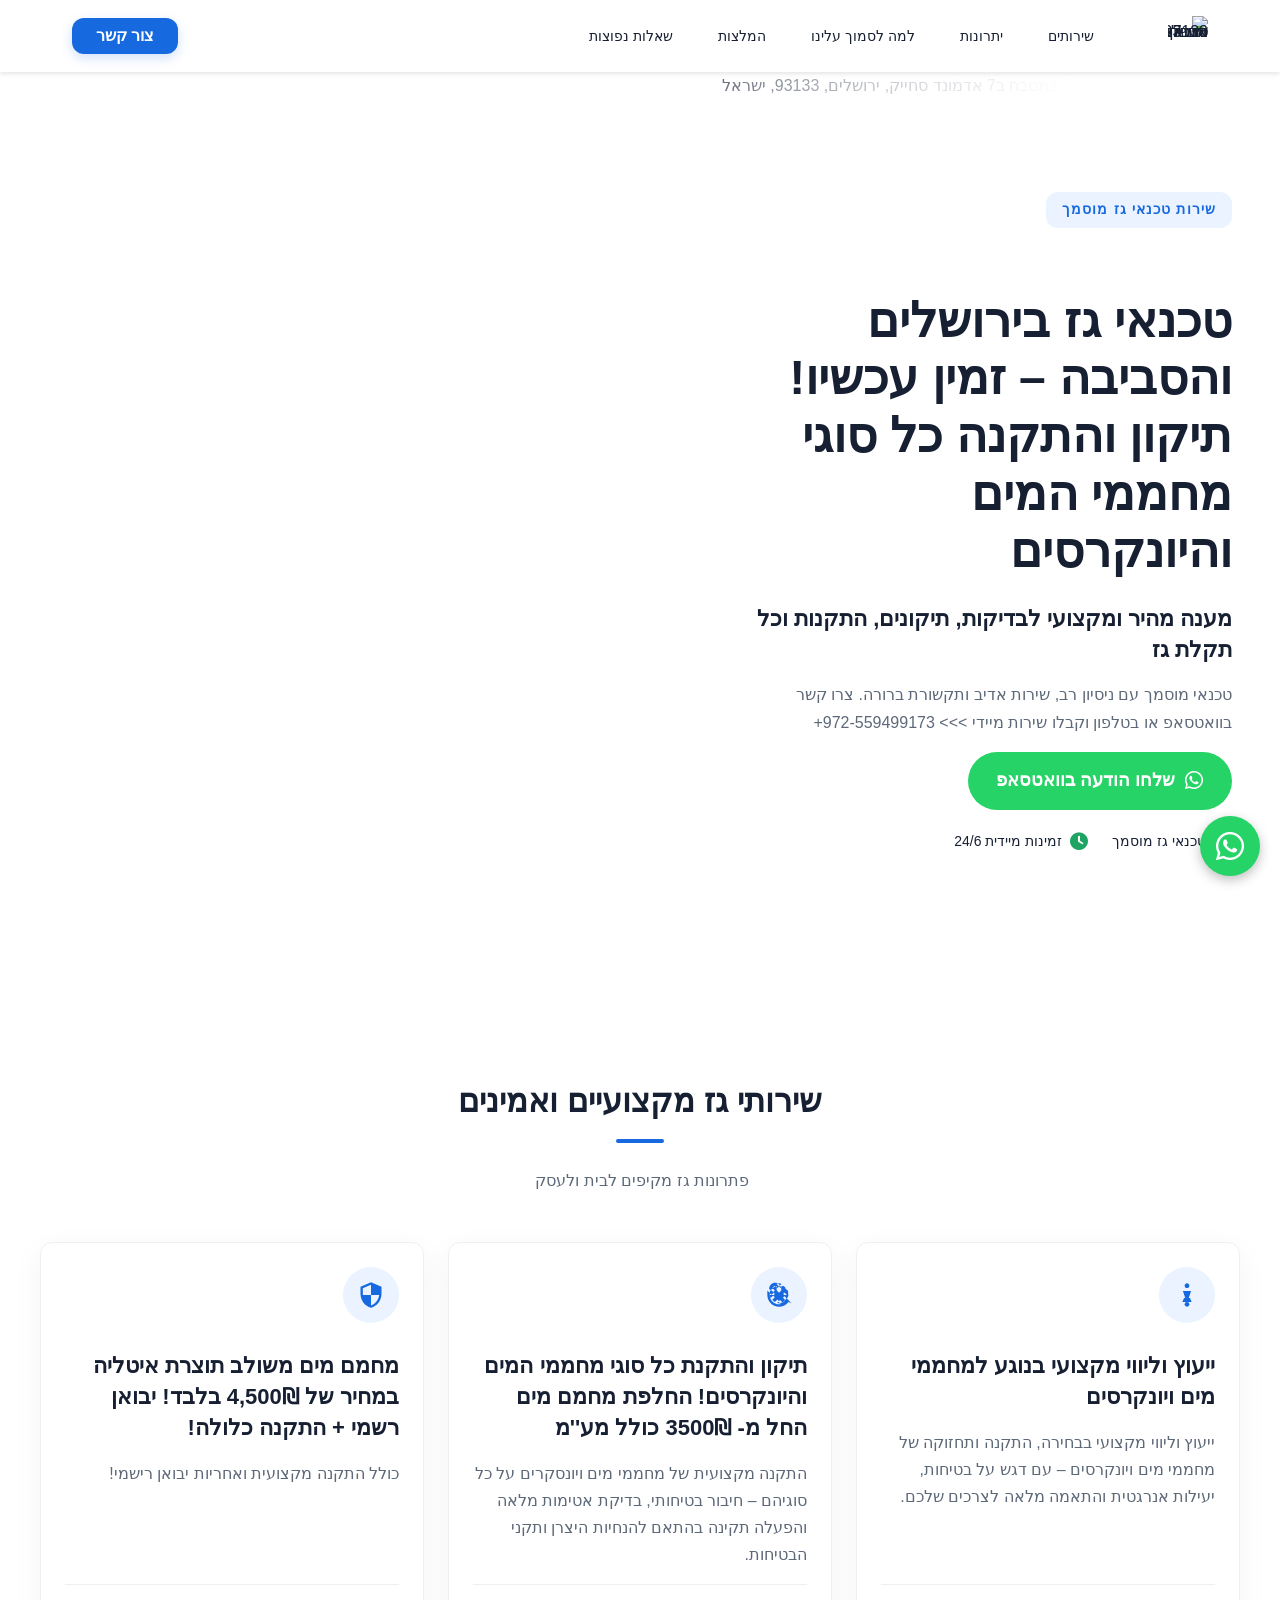
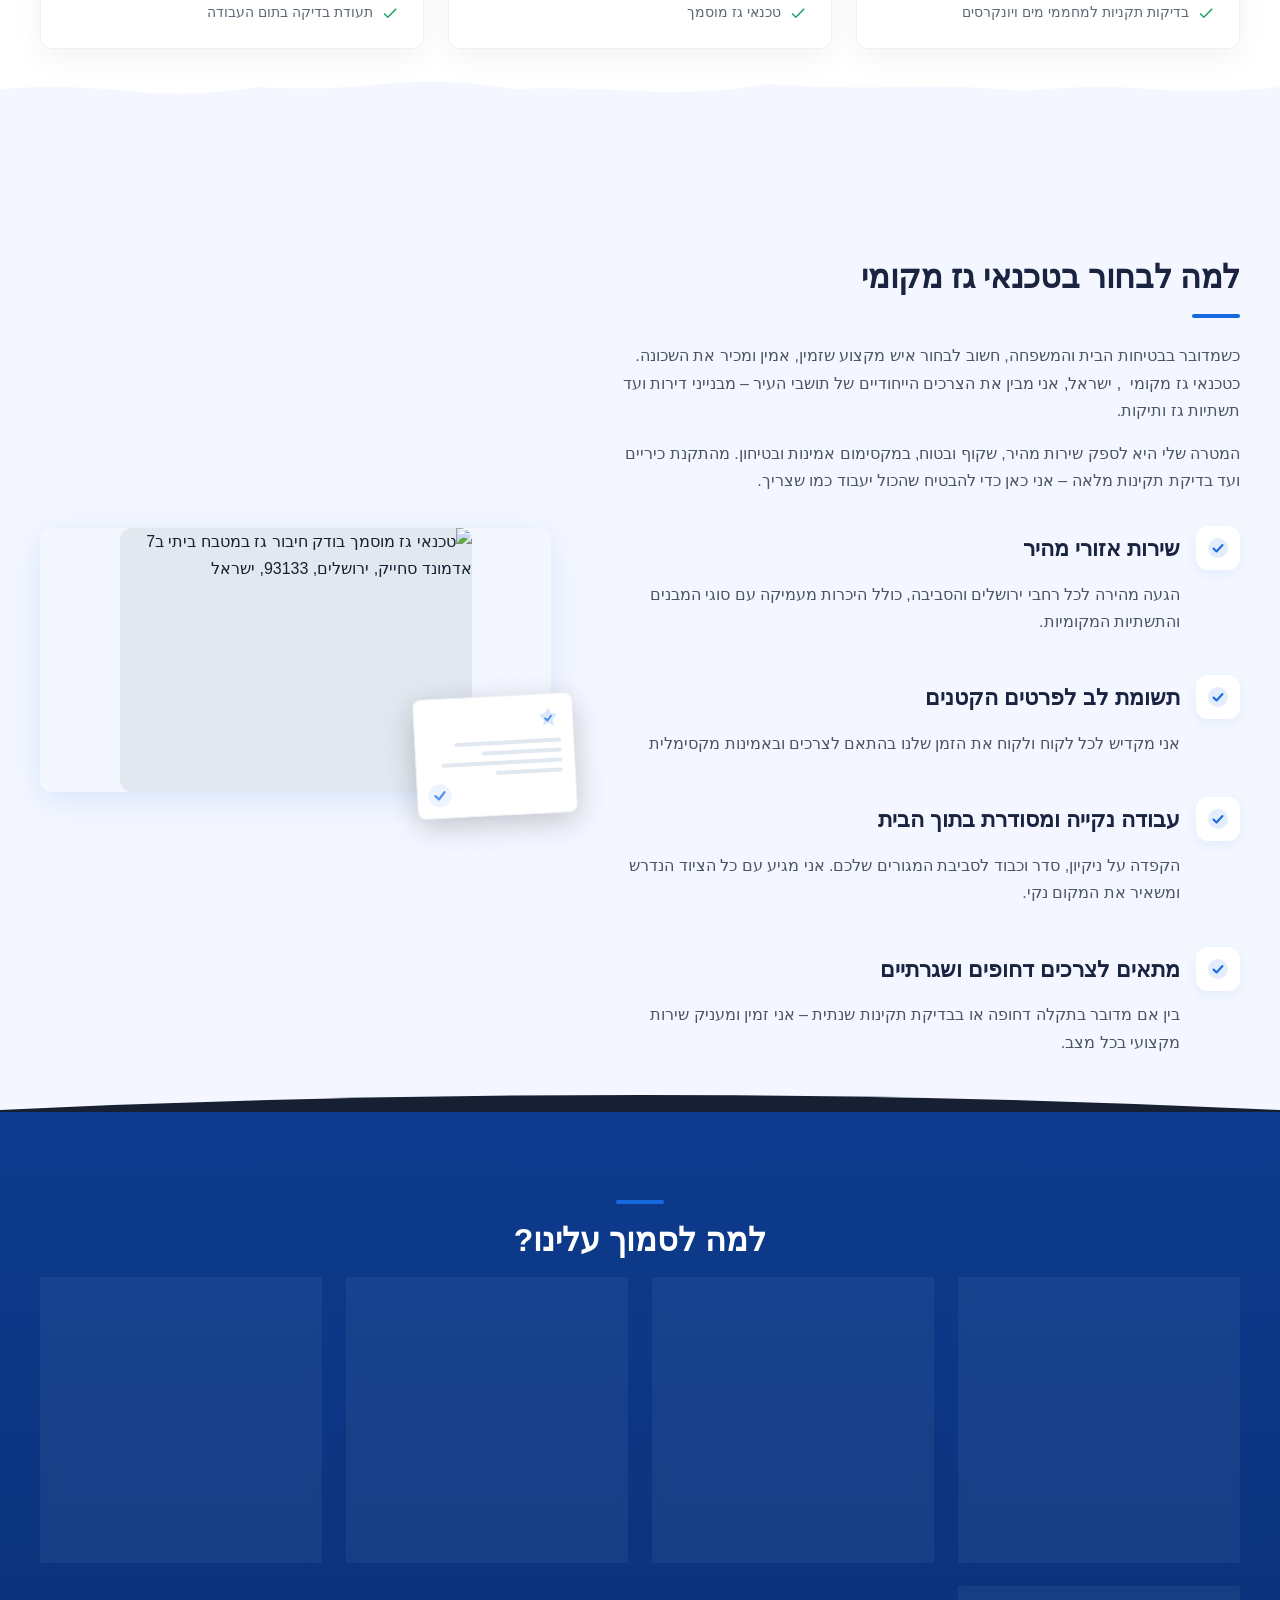
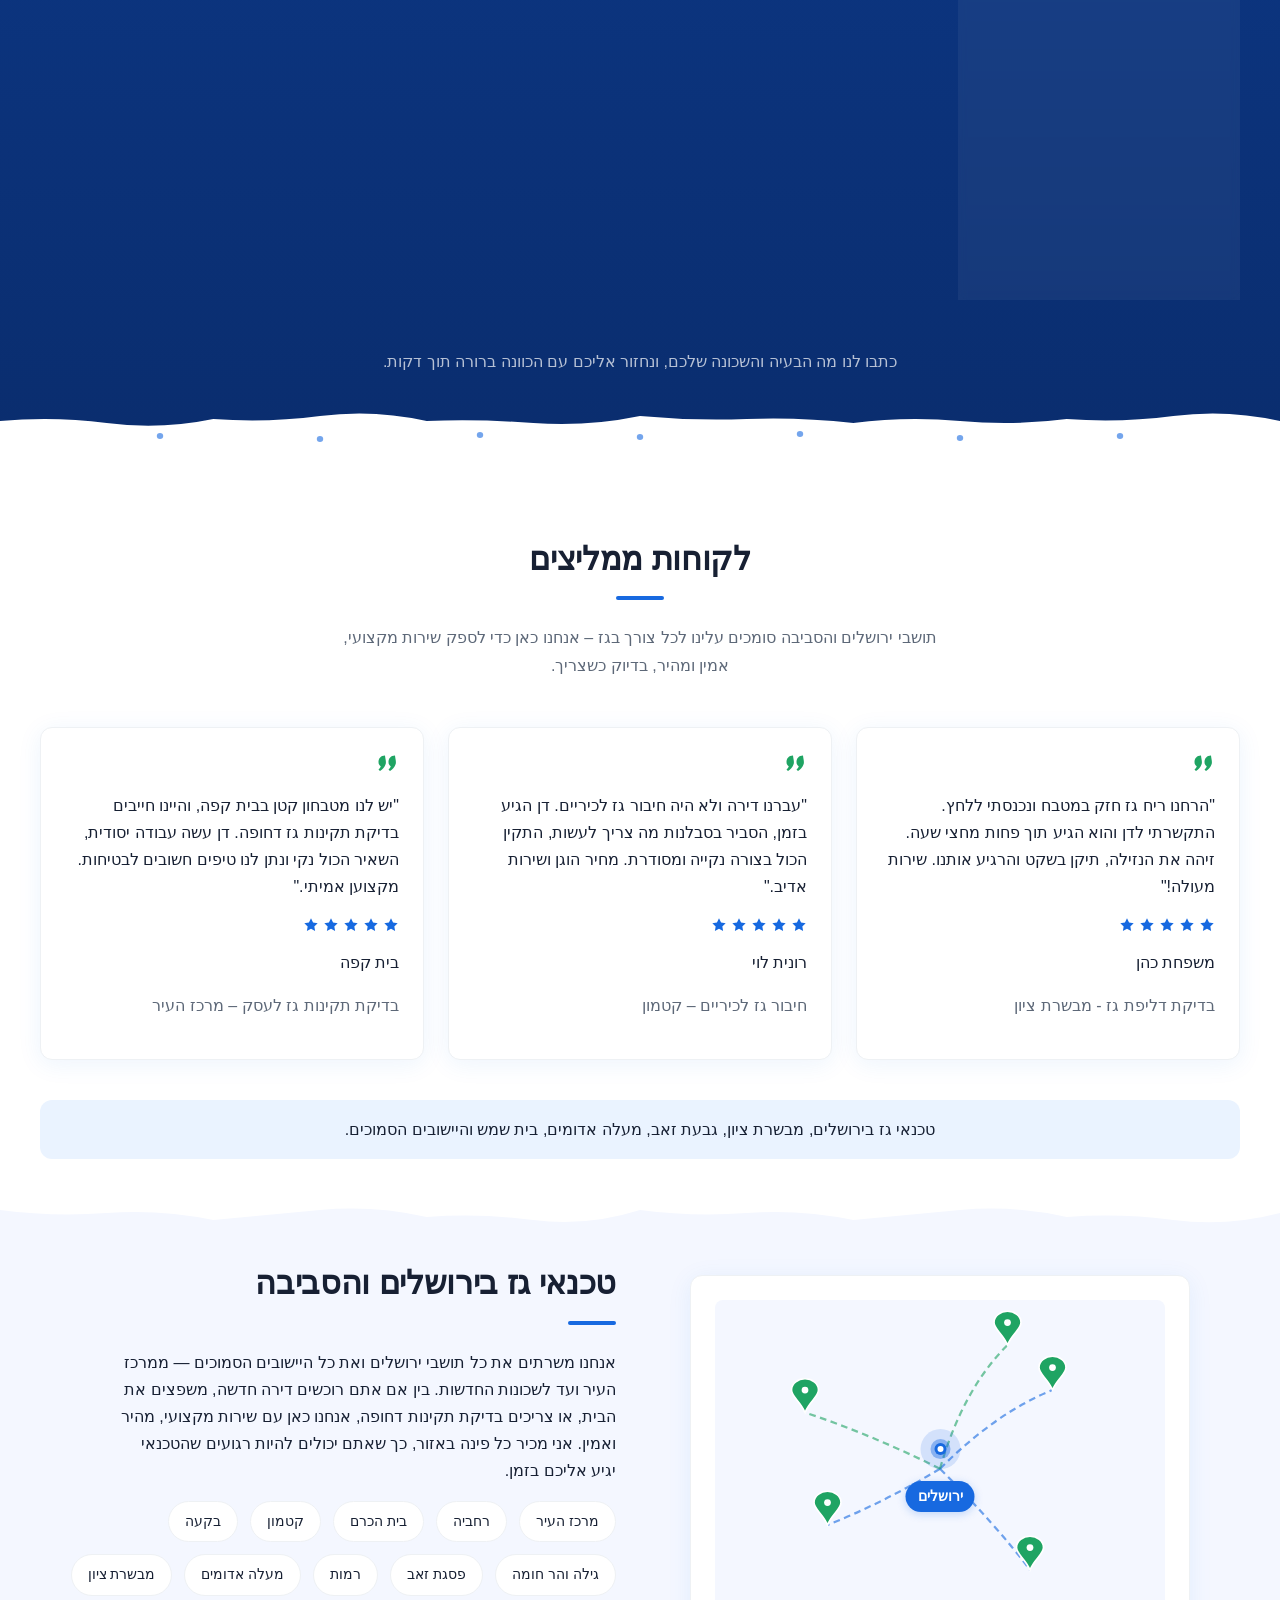
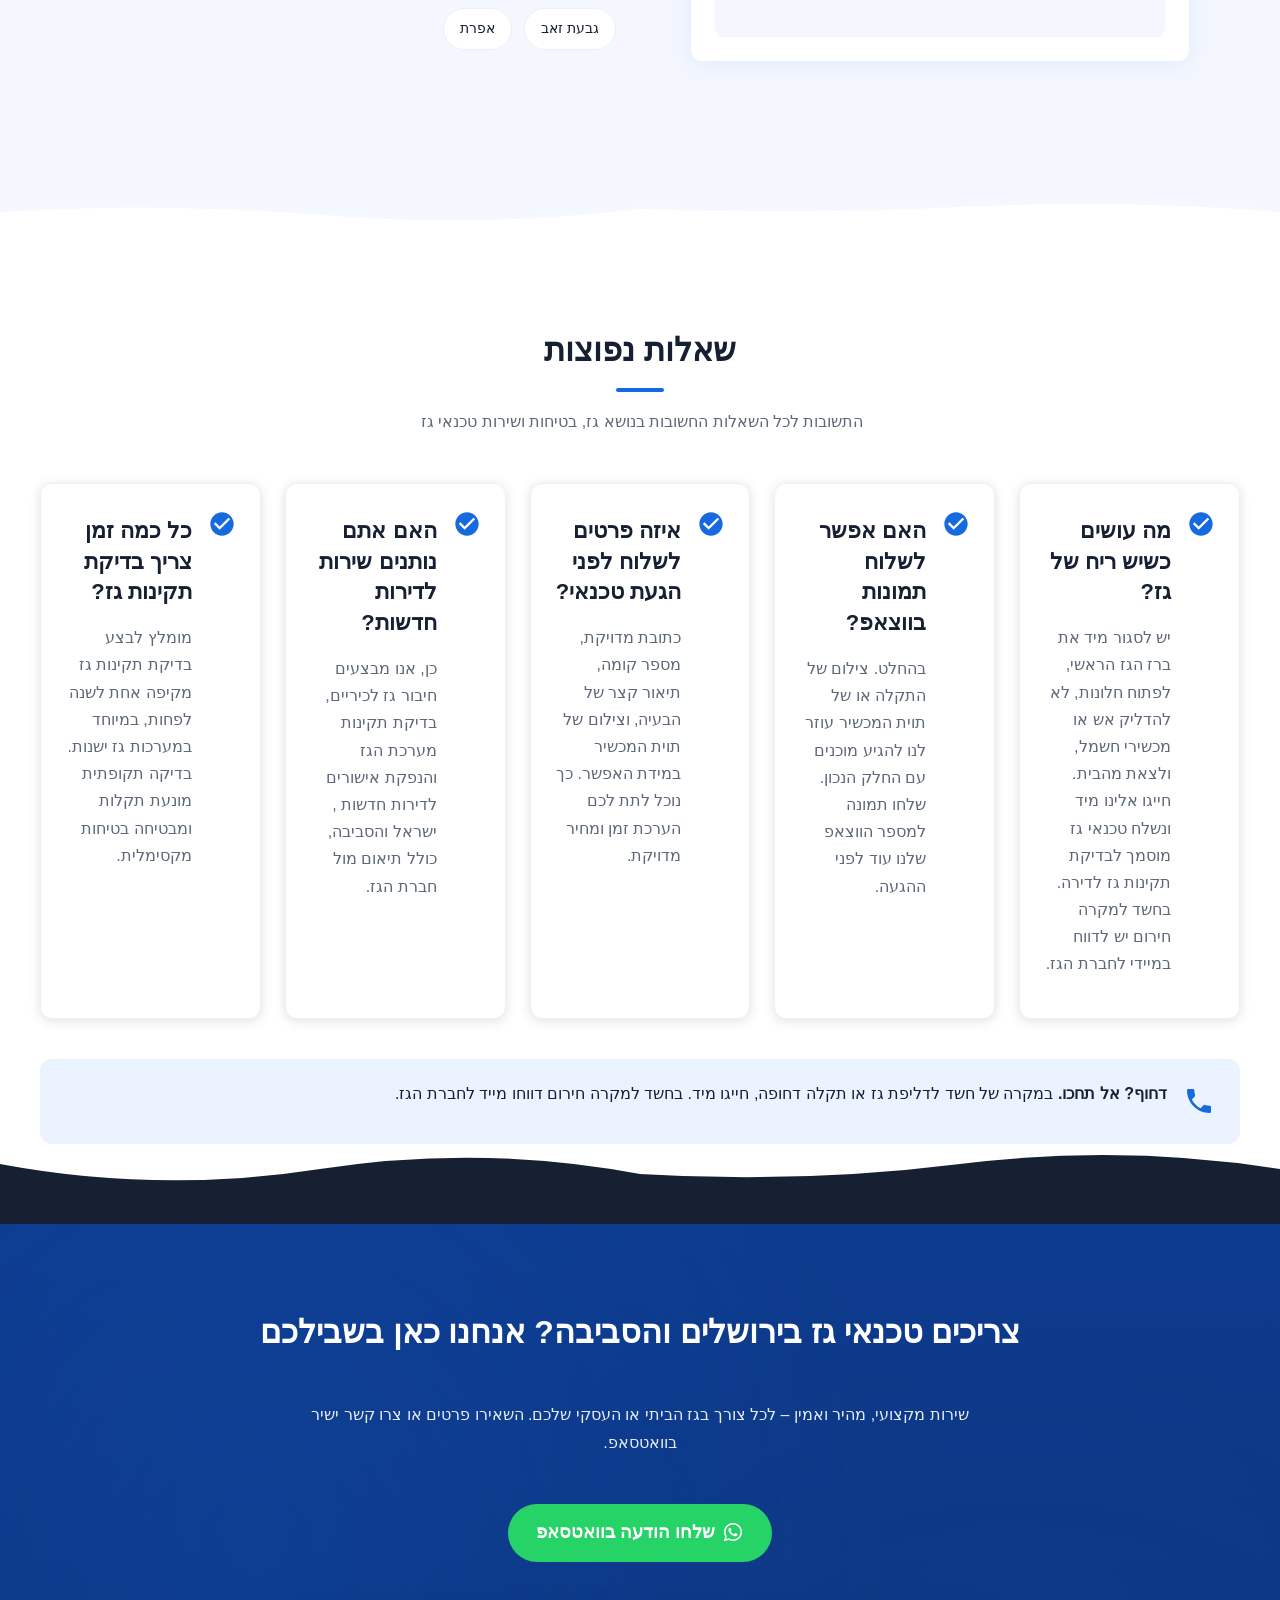
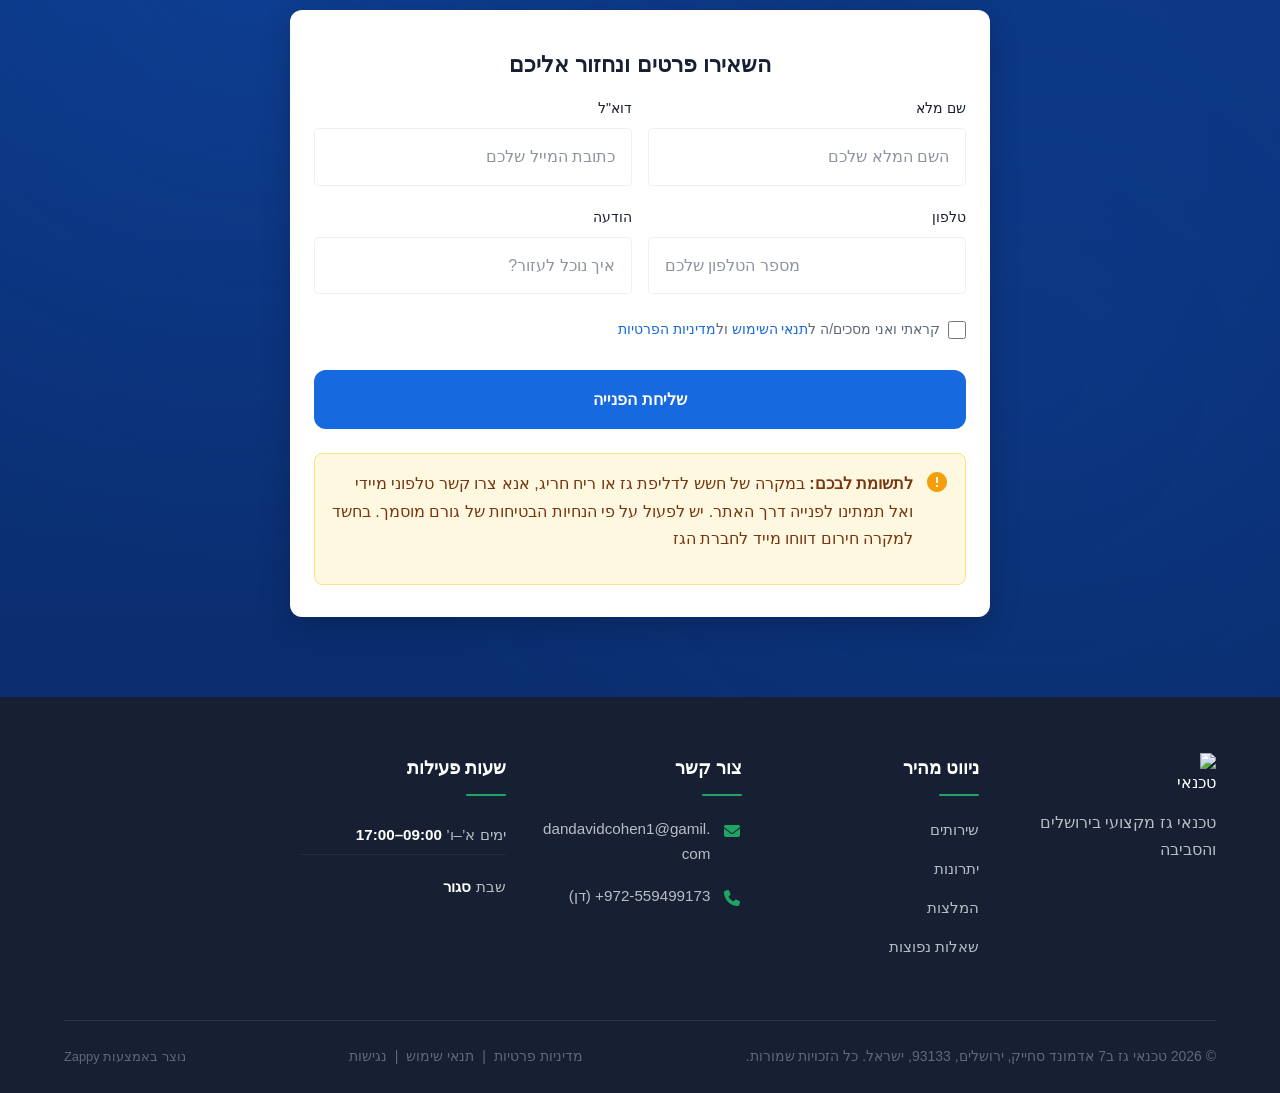
==== commit 204e1863: "Incremental sync: 1 page(s) — update_image" ====
--- a/public/index.html
+++ b/public/index.html
@@ -1 +1 @@
-<!doctype html><html dir="rtl" lang="he"><head><meta charset="UTF-8"><meta content="width=device-width,initial-scale=1" name="viewport"><meta content="index, follow" name="robots"><title>טכנאי גז 24/7? השאירו פרטים ונדאג לכם מיד — טכנאי גז בירושלים</title><meta content="צריכים טכנאי גז בירושלים באופן דחוף? אנחנו כאן להתקנת גז ביתי, בדיקת תקינות וחיבור כיריים. שירות מקצועי ואמין עם זמינות מיידית בוואטסאפ. לחצו עכשיו!" name="description"><meta content="טכנאי גז בירושלים, התקנת גז ביתי ירושלים, בדיקת תקינות גז לדירה, חיבור גז לכיריים ירושלים, גז ירושלים" name="keywords"><link href="/assets/favicon.ico" rel="icon" type="image/x-icon"><link href="/assets/favicon-16x16.png" rel="icon" type="image/png" sizes="16x16"><link href="/assets/favicon-32x32.png" rel="icon" type="image/png" sizes="32x32"><link href="/assets/favicon-48x48.png" rel="icon" type="image/png" sizes="48x48"><link href="/assets/favicon-192x192.png" rel="icon" type="image/png" sizes="192x192"><link href="/assets/favicon-512x512.png" rel="icon" type="image/png" sizes="512x512"><link href="/assets/apple-touch-icon.png" rel="apple-touch-icon"><script>!function(){"use strict";var t="fee62a18-ed36-47d0-abb9-548b7196b8e8",e="https://api.zappy5.com/api/analytics/track",a=18e5,n=2592e6,o=!0,i=!0,r=!0;var s=function(){var e="zappy_visitor_"+t,a=null;try{if(a=localStorage.getItem(e)){var o=JSON.parse(a),i=Date.now();if(i-o.created<n)return o.lastSeen=i,localStorage.setItem(e,JSON.stringify(o)),o.id}}catch(t){console.warn("Zappy Analytics: LocalStorage not available")}var r="zv_"+Date.now()+"_"+Math.random().toString(36).substr(2,9);try{localStorage.setItem(e,JSON.stringify({id:r,created:Date.now(),lastSeen:Date.now()}))}catch(t){}return r}(),c=function(){var e="zappy_session_"+t,n=null;try{if(n=sessionStorage.getItem(e)){var o=JSON.parse(n),i=Date.now();if(i-o.timestamp<a)return o.timestamp=i,sessionStorage.setItem(e,JSON.stringify(o)),o.id}}catch(t){console.warn("Zappy Analytics: SessionStorage not available")}var r="zs_"+Date.now()+"_"+Math.random().toString(36).substr(2,9);try{sessionStorage.setItem(e,JSON.stringify({id:r,timestamp:Date.now()}))}catch(t){}return r}();function l(a,n){n=n||{};var o={website_id:t,event_type:a,page_path:window.location.pathname,referrer:document.referrer||"direct",visitor_id:s,session_id:c,metadata:n};if(navigator.sendBeacon){var i=new Blob([JSON.stringify(o)],{type:"application/json"});navigator.sendBeacon(e,i)}else fetch(e,{method:"POST",headers:{"Content-Type":"application/json"},body:JSON.stringify(o),keepalive:!0}).catch(function(t){console.warn("Zappy Analytics: Failed to track event",t)})}o&&l("pageview",{title:document.title,url:window.location.href}),i&&document.addEventListener("click",function(t){var e=t.target;if("BUTTON"===e.tagName||e.closest("button")){var a="BUTTON"===e.tagName?e:e.closest("button");l("click",{element:"button",text:a.textContent.trim().substring(0,100),id:a.id||null,class:a.className||null})}else if("A"===e.tagName||e.closest("a")){var n="A"===e.tagName?e:e.closest("a");l("navigation",{element:"link",text:n.textContent.trim().substring(0,100),href:n.href,external:n.hostname!==window.location.hostname})}},!0),r&&document.addEventListener("submit",function(t){var e=t.target;l("form_submit",{form_id:e.id||null,form_name:e.name||null,form_action:e.action||null,form_method:e.method||"GET"})},!0);var d=Date.now();window.addEventListener("beforeunload",function(){l("page_unload",{time_on_page:Math.floor((Date.now()-d)/1e3),page_path:window.location.pathname})}),window.zappyAnalytics={track:l,getVisitorId:function(){return s},getSessionId:function(){return c}}}()</script><script>!function(){"use strict";if(!window.zappyFireMarketingEvent){var t={begin_checkout:"checkout_started",purchase:"checkout_complete",add_to_cart:"add_to_cart",view_product:"view_product"},e={whatsapp_click:{ga4:"contact",meta:"Contact",gtm:"whatsapp_click",ecom:!1},phone_click:{ga4:"contact",meta:"Contact",gtm:"phone_click",ecom:!1},contact_form_submitted:{ga4:"generate_lead",meta:"Lead",gtm:"contact_form_submitted",ecom:!1},checkout_started:{ga4:"begin_checkout",meta:"InitiateCheckout",gtm:"begin_checkout",ecom:!0},checkout_complete:{ga4:"purchase",meta:"Purchase",gtm:"purchase",ecom:!0},product_inquiry:{ga4:"generate_lead",meta:"Lead",gtm:"product_inquiry",ecom:!1},add_to_cart:{ga4:"add_to_cart",meta:"AddToCart",gtm:"add_to_cart",ecom:!0},view_product:{ga4:"view_item",meta:"ViewContent",gtm:"view_item",ecom:!0}};window.zappyFlushPendingMetaEvents=l,window.zappyFireMarketingEvent=function(r,n,o){try{o=o||{};var p=t[r]||r,d=e[p];if(!d)return;(n=n||{}).pagePath||n.page_path||(n.pagePath=a());var l="",m=!1,s=!1;if("checkout_complete"===p&&(m=!(!(l=String(n.orderId||n.order_id||n.transaction_id||""))||!function(t){if(!t)return!1;try{return"1"===window.sessionStorage.getItem(c(t))}catch(t){return!1}}(l)),s=!(!l||!u(l)),m&&s))return;if(!o.skipFirstParty&&!m)try{window.zappyAnalytics&&"function"==typeof window.zappyAnalytics.track&&window.zappyAnalytics.track(p,n)}catch(t){}if(!m){try{if(window.dataLayer=window.dataLayer||[],d.ecom){var _=i(p,n),h={};_.transaction_id&&(h.transaction_id=_.transaction_id),null!=_.value&&(h.value=_.value),_.currency&&(h.currency=_.currency),_.items&&(h.items=_.items),window.dataLayer.push({ecommerce:null}),window.dataLayer.push({event:d.gtm,ecommerce:h}),"checkout_complete"!==p&&"checkout_started"!==p||(window.dataLayer.push({ecommerce:null}),window.dataLayer.push({event:p,ecommerce:h}))}else{var w={event:d.gtm};for(var f in n)Object.prototype.hasOwnProperty.call(n,f)&&(w[f]=n[f]);window.dataLayer.push(w)}}catch(t){}l&&function(t){if(t)try{window.sessionStorage.setItem(c(t),"1")}catch(t){}}(l)}}catch(t){}};var r=Object.create(null);document.addEventListener("click",function(t){try{var e=t.target;if(!e)return;var r=s(e,".whatsapp-float, a.whatsapp-float, [data-zappy-whatsapp]"),n=function(t){for(var e=t;e&&e!==document;){if("A"===e.tagName)return e;e=e.parentElement}return null}(e),i=n&&n.href||"";if(r||n&&function(t){if(!t)return!1;var e=String(t).toLowerCase();return-1!==e.indexOf("wa.me/")||-1!==e.indexOf("api.whatsapp.com")||-1!==e.indexOf("whatsapp.com/send")||0===e.indexOf("whatsapp:")}(i)){if(!m("wa:"+i)){var c=r?"float":"link";window.zappyFireMarketingEvent("whatsapp_click",{source:c,href:i||null,pagePath:a()})}return}var o=s(e,".phone-header-btn, .nav-phone-btn, .call-btn, [data-zappy-phone]"),u="";if(n&&n.href&&0===String(n.href).toLowerCase().indexOf("tel:")?u=n.href:o&&o.href&&0===String(o.href).toLowerCase().indexOf("tel:")&&(u=o.href),o||u){var p="";return u&&(p=String(u).replace(/^tel:/i,"").trim()),void(m("tel:"+(p||o&&o.id||"btn"))||window.zappyFireMarketingEvent("phone_click",{source:o?"button":"link",phone:p||null,href:u||null,pagePath:a()}))}}catch(t){}},!0)}function a(){try{if(window.ZAPPY_CONFIG&&window.ZAPPY_CONFIG.currentPagePath)return window.ZAPPY_CONFIG.currentPagePath}catch(t){}try{return window.location.pathname||"/"}catch(t){return"/"}}function n(t){var e=(t=t||{}).items||t.cartItems||t.cart_items||t.lineItems||[];Array.isArray(e)||(e=[]);for(var r=[],a=0;a<e.length;a++){var n=e[a];if(n&&"object"==typeof n){var i=String(n.item_id||n.productId||n.product_id||n.id||"").trim(),c=String(n.item_name||n.productName||n.product_name||n.name||"").trim(),o=parseFloat(null!=n.price?n.price:null!=n.unitPrice?n.unitPrice:0)||0,u=Math.max(1,parseInt(null!=n.quantity?n.quantity:null!=n.qty?n.qty:1,10)||1);(i||c)&&r.push({item_id:i||c,item_name:c||i,price:o,quantity:u})}}return r}function i(t,e){var r=n(e=e||{}),i=parseFloat(null!=e.value?e.value:null!=e.total?e.total:0)||0,c=String(e.currency||"USD").toUpperCase();if("checkout_complete"===t)return{transaction_id:String(e.transaction_id||e.orderId||e.order_id||e.orderNumber||"")||void 0,value:i,currency:c,items:r};if("checkout_started"===t)return{value:i,currency:c,items:r};if("add_to_cart"===t){var o=r.length?r:[{item_id:String(e.productId||e.product_id||""),item_name:String(e.productName||e.product_name||""),price:parseFloat(null!=e.value?e.value:null!=e.price?e.price:0)||0,quantity:parseInt(null!=e.quantity?e.quantity:1,10)||1}].filter(function(t){return t.item_id||t.item_name});return{value:i||(o[0]?o[0].price*o[0].quantity:0),currency:c,items:o}}if("view_product"===t){var u=r.length?r:[{item_id:String(e.productId||e.product_id||""),item_name:String(e.productName||e.product_name||""),price:parseFloat(null!=e.price?e.price:null!=e.value?e.value:0)||0,quantity:1}].filter(function(t){return t.item_id||t.item_name});return{currency:c,value:i||(u[0]?u[0].price:0),items:u}}return"whatsapp_click"===t||"phone_click"===t?{method:"whatsapp_click"===t?"whatsapp":"phone",page_path:e.pagePath||a()}:"contact_form_submitted"===t||"product_inquiry"===t?{page_path:e.pagePath||a()}:e}function c(t){return"zappy_purchase_fired_"+String(t||"")}function o(t){return"zappy_purchase_meta_fired_"+String(t||"")}function u(t){if(!t)return!1;try{return"1"===window.sessionStorage.getItem(o(t))}catch(t){return!1}}function p(t){if(t)try{window.sessionStorage.setItem(o(t),"1")}catch(t){}}function d(){try{return Array.isArray(window.__zappyPendingMetaEvents)||(window.__zappyPendingMetaEvents=[]),window.__zappyPendingMetaEvents}catch(t){return[]}}function l(){if("function"==typeof window.fbq){var t=d().slice();try{window.__zappyPendingMetaEvents=[]}catch(t){}for(var e=0;e<t.length;e++){var r=t[e];if(r&&r.eventName&&(!r.orderId||!u(r.orderId)))try{window.fbq("track",r.eventName,r.params||{}),r.orderId&&p(r.orderId)}catch(t){}}}}function m(t){var e=Date.now();return!!(r[t]&&e-r[t]<800)||(r[t]=e,!1)}function s(t,e){return t&&t.closest?t.closest(e):null}}()</script><meta content="טכנאי גז 24/7? השאירו פרטים ונדאג לכם מיד — טכנאי גז בירושלים" property="og:title"><meta content="צריכים טכנאי גז בירושלים באופן דחוף? אנחנו כאן להתקנת גז ביתי, בדיקת תקינות וחיבור כיריים. שירות מקצועי ואמין עם זמינות מיידית בוואטסאפ. לחצו עכשיו!" property="og:description"><meta content="summary_large_image" name="twitter:card"><meta content="טכנאי גז 24/7? השאירו פרטים ונדאג לכם מיד — טכנאי גז בירושלים" name="twitter:title"><meta content="צריכים טכנאי גז בירושלים באופן דחוף? אנחנו כאן להתקנת גז ביתי, בדיקת תקינות וחיבור כיריים. שירות מקצועי ואמין עם זמינות מיידית בוואטסאפ. לחצו עכשיו!" name="twitter:description"><script type="application/ld+json">{"@context":"https://schema.org","@graph":[{"@type":"LocalBusiness","@id":"https://gaz-technician-in-jerusalem.zappy5.app#organization","name":"טכנאי גז בירושלים","url":"https://gaz-technician-in-jerusalem.zappy5.app","description":"A gas technician service operating in Jerusalem and the surrounding area, focused on local residential and commercial clients. The website is a single landing page designed to drive immediate contact via WhatsApp and a floating call button, emphasizing quick accessibility and trust for urgent or routine gas-related needs.","address":{"@type":"PostalAddress","streetAddress":"ירושלים"},"contactPoint":[{"@type":"ContactPoint","contactType":"customer service","email":"dandavidcohen1@gamil.com","telephone":"+972559499173"}]},{"@type":"WebSite","@id":"https://gaz-technician-in-jerusalem.zappy5.app#website","url":"https://gaz-technician-in-jerusalem.zappy5.app","name":"טכנאי גז בירושלים","publisher":{"@id":"https://gaz-technician-in-jerusalem.zappy5.app#organization"}},{"@type":"ContactPage","@id":"https://gaz-technician-in-jerusalem.zappy5.app#contactpage","url":"https://gaz-technician-in-jerusalem.zappy5.app","name":"טכנאי גז 24/7? השאירו פרטים ונדאג לכם מיד — טכנאי גז בירושלים","mainEntity":{"@id":"https://gaz-technician-in-jerusalem.zappy5.app#organization"},"potentialAction":{"@type":"CommunicateAction","target":{"@type":"EntryPoint","urlTemplate":"https://gaz-technician-in-jerusalem.zappy5.app/api/email/contact-form","actionPlatform":["http/method=POST"],"contentType":"application/json"},"instrument":[{"@type":"PropertyValue","name":"name","propertyID":"text","valueRequired":true,"description":"השם המלא שלכם"},{"@type":"PropertyValue","name":"email","propertyID":"email","valueRequired":true,"description":"כתובת המייל שלכם"},{"@type":"PropertyValue","name":"phone","propertyID":"tel","valueRequired":true,"description":"מספר הטלפון שלכם"},{"@type":"PropertyValue","name":"message","propertyID":"text","valueRequired":false,"description":"איך נוכל לעזור?"},{"@type":"PropertyValue","name":"privacy_consent","propertyID":"checkbox","valueRequired":true}]}}]}</script><style id="zappy-critical-above-fold-css">html{box-sizing:border-box;-webkit-text-size-adjust:100%}*,::after,::before{box-sizing:inherit}body{margin:0;min-width:320px;overflow-x:clip}img,svg,video{max-width:100%;height:auto}main{display:block}.container{width:min(100% - 32px,1200px);margin-inline:auto}.navbar,header .navbar,header[role=banner],nav.navbar{position:relative;z-index:1000;width:100%}.nav-container,.navbar .container{display:flex;align-items:center;justify-content:space-between;min-height:64px}.logo,.logo-link img{display:block;width:35px;height:35px;object-fit:contain}#navMenu,.nav-menu{list-style:none;margin:0;padding:0}#navMenu a,.nav-menu a,.navbar .nav-links a,.navbar a{color:inherit;text-decoration:none}#navMenu .sub-menu,.nav-menu .sub-menu,.navbar .sub-menu{display:none}.fa,.fa-brands,.fa-regular,.fa-solid,.fab,.far,.fas{display:inline-block;min-width:1em;text-align:center}html:not(#zappy-noop) .navbar:has(.nav-ecommerce-icons)>.phone-header-btn,html:not(#zappy-noop)[data-zappy-site-type=ecommerce] .phone-header-btn{display:none!important;visibility:hidden!important;width:0!important;height:0!important;pointer-events:none!important}.zappy-preview-empty-store-cta{display:none!important;visibility:hidden!important;height:0!important;max-height:0!important;overflow:hidden!important;margin:0!important;padding:0!important;border:0!important;box-shadow:none!important}.zappy-catalog-menu{background:var(--surface-color,var(--surface,linear-gradient(135deg,#f8f9fa 0,#fff 100%)));border-bottom:1px solid var(--border-color,#e5e7eb);padding:0;position:sticky;top:0;z-index:90}.zappy-catalog-menu.rtl,.zappy-catalog-menu[dir=rtl]{direction:rtl}.zappy-catalog-menu.ltr,.zappy-catalog-menu[dir=ltr]{direction:ltr}.catalog-menu-container{max-width:1440px;margin:0 auto;display:flex;align-items:center;gap:8px;padding:10px 24px;overflow:visible}.catalog-menu-categories,.catalog-menu-list{display:flex;align-items:center;gap:4px;flex-wrap:wrap;margin:0;padding:0;list-style:none}.catalog-menu-item{display:inline-flex;align-items:center;padding:8px 16px;font-size:14px;font-weight:500;color:var(--text-color,var(--text,#374151));text-decoration:none;border-radius:20px;white-space:nowrap}.catalog-menu-all{background:var(--primary-color,var(--primary,#111));color:var(--text-light,#fff)!important}.catalog-menu-parent{position:relative;display:inline-flex;align-items:center}.catalog-menu-trigger{display:inline-flex;align-items:center;gap:6px}.catalog-menu-chevron{flex-shrink:0}.catalog-menu-parent>.sub-menu{display:none!important;visibility:hidden!important;opacity:0!important;pointer-events:none!important}.hero-section,.index-hero-section,section[class*=hero]{position:relative;overflow:hidden}.hero-section,.index-hero-section{min-height:560px}section[data-hero-type*=fullscreen]{min-height:100vh}.hero-bg-image,.hero-bg-wrapper,section[class*=hero] [class*=hero-bg]{position:absolute;inset:0;width:100%;height:100%}.hero-bg-image img,.hero-bg-wrapper img,section[class*=hero] [data-hero-bg],section[class*=hero] img[data-hero-background=true]{width:100%!important;height:100%!important;object-fit:cover!important;display:block}.hero-content,section[class*=hero] .container{position:relative;z-index:2}@media(max-width:768px){:root{--header-height:72px;--total-header-height:72px;--zappy-mobile-menu-top:72px}html[data-zappy-site-type=ecommerce] body{padding-top:var(--total-header-height,72px)}html[data-zappy-site-type=ecommerce] body>.navbar:not(.zappy-catalog-menu),html[data-zappy-site-type=ecommerce] body>nav.navbar{position:fixed!important;top:0;left:0;right:0;z-index:100000;width:100%;margin-bottom:0}.zappy-catalog-menu{position:fixed;top:var(--header-height,72px);left:0;right:0;z-index:99999}.nav-container,.navbar .container{min-height:60px}#navMenu,.nav-menu{max-width:100vw;overflow-x:hidden}.hero-section,.index-hero-section,section[class*=hero],section[data-hero-type*=fullscreen]{min-height:100svh}.hero-bg-image,.hero-bg-wrapper,.hero-scrim{min-height:100svh}}:root{--nav-bg:#FFFFFF}.navbar{background-color:#fff!important}/* ZAPPY_ANNOUNCEMENT_HEADER_OFFSET_CSS_V3 */ :root{--zappy-header-stack-height:calc(var(--zappy-announcement-height, 40px) + var(--header-height, 72px))}body:has(.zappy-announcement-bar) .navbar:not(.zappy-catalog-menu):not(.mobile-search-panel),body:has(.zappy-announcement-bar) header.navbar,body:has(.zappy-announcement-bar) nav.navbar:not(.zappy-catalog-menu){top:var(--zappy-announcement-height,40px)!important}[data-zappy-content-align]{display:flex!important;flex-direction:column!important}[data-zappy-content-align^=top-]{justify-content:flex-start!important}[data-zappy-content-align^=center-],[data-zappy-content-align^=lower-],[data-zappy-content-align^=upper-]{justify-content:center!important}[data-zappy-content-align^=bottom-]{justify-content:flex-end!important}[data-zappy-content-align$="-left"],[data-zappy-content-align$="-mid-left"]{align-items:flex-start!important;text-align:start!important}[data-zappy-content-align$="-center"]{align-items:center!important;text-align:center!important}[data-zappy-content-align$="-mid-right"],[data-zappy-content-align$="-right"]{align-items:flex-end!important;text-align:end!important}[data-zappy-content-align] [data-zappy-align-target]{margin-left:auto;margin-right:auto}[data-zappy-content-align$="-center"] [data-zappy-align-target],[data-zappy-content-align$="-center"] [data-zappy-align-target]>*{text-align:center!important}</style><link href="/styles.css" rel="stylesheet"><script>window.ZAPPY_WEBSITE_ID="fee62a18-ed36-47d0-abb9-548b7196b8e8",window.ZAPPY_API_BASE="https://api.zappy5.com"</script><link href="/assets/site-image-index-hero-image-1.webp" rel="preload" as="image" fetchpriority="high"><style id="zappy-dropdown-submenu-styles">#navMenu li:has(.sub-menu),.nav-menu li:has(.sub-menu),.navbar li:has(.sub-menu),nav li:has(.sub-menu){position:relative}#navMenu .sub-menu,.nav-menu .sub-menu,.navbar .sub-menu,nav .sub-menu{display:block!important;position:absolute!important;top:100%;left:0;min-width:220px;border-radius:8px;box-shadow:0 8px 25px rgba(0,0,0,.15);padding:8px 0;opacity:0;visibility:hidden;transform:translateY(10px);transition:all .3s ease;z-index:1000;list-style:none;pointer-events:none}#navMenu li:hover>.sub-menu,.nav-menu li:hover>.sub-menu,.navbar li:hover>.sub-menu,nav li:hover>.sub-menu{opacity:1!important;visibility:visible!important;transform:translateY(0)!important;pointer-events:auto!important}.sub-menu li{list-style:none;margin:0;padding:0}.sub-menu a{display:block!important;padding:10px 16px!important;color:var(--text-dark,#333)!important;font-weight:500;text-decoration:none;white-space:nowrap;transition:background-color .2s}.sub-menu .zappy-nav-child>a{padding-left:28px!important;font-size:.9em!important;opacity:.85!important}[dir=rtl] .sub-menu .zappy-nav-child>a,html[lang=ar] .sub-menu .zappy-nav-child>a,html[lang=he] .sub-menu .zappy-nav-child>a{padding-left:10px!important;padding-right:28px!important}.sub-menu .zappy-nav-parent>a{font-weight:600!important}.sub-menu a:hover{background-color:#f5f5f5}[dir=rtl] .nav-menu .sub-menu,[dir=rtl] .navbar .sub-menu,[dir=rtl] nav .sub-menu,html[lang=ar] .nav-menu .sub-menu,html[lang=ar] .navbar .sub-menu,html[lang=ar] nav .sub-menu,html[lang=he] .nav-menu .sub-menu,html[lang=he] .navbar .sub-menu,html[lang=he] nav .sub-menu{left:auto!important;right:0!important}.sub-menu:empty,.sub-menu:not(:has(li)):not(:has(> a)),.sub-menu:not(:has(li:not(.zappy-hidden-menu-item))):not(:has(> a)){display:none!important;opacity:0!important;visibility:hidden!important;pointer-events:none!important}li:has(.menu-group-title):hover>.sub-menu{opacity:1!important;visibility:visible!important;transform:translateY(0)!important;pointer-events:auto!important}#navMenu>li>.menu-group-title,.nav-menu>li>.menu-group-title{display:inline-block;padding:.5rem 1rem;cursor:default;user-select:none}@media (max-width:768px){#navMenu .sub-menu,.nav-menu .sub-menu,.navbar .sub-menu,nav .sub-menu{position:static!important;transform:none!important;box-shadow:none!important;background:0 0!important;max-height:0;overflow:hidden;opacity:0;visibility:hidden;transition:max-height .3s ease,opacity .3s ease;padding:0!important;border-radius:0!important}#navMenu .sub-menu.mobile-expanded,.nav-menu .sub-menu.mobile-expanded,.navbar .sub-menu.mobile-expanded{max-height:none!important;overflow-y:visible!important;opacity:1!important;visibility:visible!important;padding:8px 0 8px 16px!important}[dir=rtl] .sub-menu.mobile-expanded,html[lang=he] .sub-menu.mobile-expanded{padding:8px 16px 8px 0!important}#navMenu li:hover>.sub-menu,.nav-menu li:hover>.sub-menu,.navbar li:hover>.sub-menu,nav li:hover>.sub-menu{opacity:0;visibility:hidden;pointer-events:none}#navMenu li>.sub-menu.mobile-expanded,.nav-menu li>.sub-menu.mobile-expanded,.navbar li>.sub-menu.mobile-expanded,nav li>.sub-menu.mobile-expanded{opacity:1!important;visibility:visible!important;pointer-events:auto!important}#navMenu li:has(.sub-menu),.nav-menu li:has(.sub-menu),.navbar li:has(.sub-menu),nav li:has(.sub-menu){display:flex!important;flex-wrap:wrap!important;align-items:center!important;position:relative!important;min-height:44px!important}#navMenu li:has(.sub-menu)>a,.nav-menu li:has(.sub-menu)>a,.navbar li:has(.sub-menu)>a,nav li:has(.sub-menu)>a{flex:1!important;min-width:0!important}#navMenu li:has(.sub-menu)>.menu-group-title,.nav-menu li:has(.sub-menu)>.menu-group-title,.navbar li:has(.sub-menu)>.menu-group-title,nav li:has(.sub-menu)>.menu-group-title{flex:1!important;min-width:0!important;display:flex!important;align-items:center!important;padding:12px 16px!important;min-height:44px!important;line-height:1.4!important;font-weight:600!important;box-sizing:border-box!important}#navMenu li:has(.sub-menu)>.sub-menu,.nav-menu li:has(.sub-menu)>.sub-menu,.navbar li:has(.sub-menu)>.sub-menu,nav li:has(.sub-menu)>.sub-menu{flex-basis:100%!important;width:100%!important}#navMenu li:has(.sub-menu)>a [class*=arrow],#navMenu li:has(.sub-menu)>a [class*=chevron],.nav-menu li:has(.sub-menu)>a .fa-angle-down,.nav-menu li:has(.sub-menu)>a .fa-chevron-down,.nav-menu li:has(.sub-menu)>a [class*=arrow],.nav-menu li:has(.sub-menu)>a [class*=chevron],nav li:has(.sub-menu)>a [class*=arrow],nav li:has(.sub-menu)>a [class*=chevron]{display:none!important;visibility:hidden!important}.mobile-submenu-toggle{display:flex!important;align-items:center!important;justify-content:center!important;width:44px!important;height:auto!important;background:0 0!important;border:none!important;cursor:pointer!important;color:var(--text-dark)!important;position:static!important;flex-shrink:0!important;align-self:stretch!important;z-index:2!important;padding:0!important;margin:0!important}.mobile-submenu-toggle::after{content:''!important;width:0!important;height:0!important;border-left:6px solid transparent!important;border-right:6px solid transparent!important;border-top:7px solid currentColor!important;transition:transform .3s ease!important}.mobile-submenu-toggle.expanded::after{transform:rotate(180deg)!important}.sub-menu a{padding:10px 0!important;display:block!important;color:var(--text-dark)!important;white-space:normal!important}.sub-menu .zappy-nav-child>a{padding-left:28px!important;font-size:.9em!important;opacity:.85!important}[dir=rtl] .sub-menu .zappy-nav-child>a,html[lang=ar] .sub-menu .zappy-nav-child>a,html[lang=he] .sub-menu .zappy-nav-child>a{padding-left:0!important;padding-right:28px!important}.sub-menu .zappy-nav-parent>a{font-weight:600!important}#navMenu.active,.nav-menu.active{max-width:100vw!important;overflow-x:hidden!important;box-sizing:border-box!important}.navbar .sub-menu li a,.zappy-products-dropdown .sub-menu a,nav.navbar .sub-menu li a{color:var(--text-dark)!important}}@media (min-width:769px){.mobile-submenu-toggle{display:none!important}}</style><style data-zappy-image-carousel-css="true">[data-zappy-image-carousel]{position:relative;overflow:hidden}.zappy-carousel-hero[data-zappy-image-carousel]{position:absolute;inset:0;z-index:0}[data-zappy-image-carousel]>.zappy-carousel-slide{position:absolute;inset:0;opacity:0;transition:opacity 1s ease-in-out;pointer-events:none;z-index:0}[data-zappy-image-carousel]>.zappy-carousel-slide.is-active{opacity:1;pointer-events:auto;z-index:1}[data-zappy-image-carousel]>.zappy-carousel-slide img{width:100%!important;height:100%!important;object-fit:cover!important;display:block!important;max-width:none!important;max-height:none!important;margin:0!important}[data-zappy-image-carousel]>.zappy-carousel-slide img:not([data-zappy-carousel-image-ready=true]){opacity:0!important}[data-zappy-image-carousel]>.zappy-carousel-slide img[data-zappy-carousel-image-ready=true]{opacity:1!important;transition:opacity .15s ease}@media(scripting:none){[data-zappy-image-carousel]>.zappy-carousel-slide img{opacity:1!important}}.zappy-carousel-hero[data-zappy-image-carousel]>.zappy-carousel-slide img{position:absolute!important;top:0!important;left:0!important}.zappy-carousel-hero[data-zappy-image-carousel]>.zappy-carousel-slide [data-zappy-zoom-wrapper=true]{position:absolute!important;top:0!important;left:0!important;width:100%!important;height:100%!important;max-width:none!important;max-height:none!important;overflow:hidden!important}[data-zappy-image-carousel] .zappy-carousel-slide-link{position:absolute;inset:0;display:block;z-index:2;background:0 0}.zappy-hero-link-overlay{position:absolute;inset:0;display:block;z-index:1;background:0 0}body.zappy-edit-mode .zappy-hero-link-overlay,body.zappy-edit-mode [data-zappy-image-carousel] .zappy-carousel-slide-link,body.zappy-image-edit-mode .zappy-hero-link-overlay,body.zappy-image-edit-mode [data-zappy-image-carousel] .zappy-carousel-slide-link{pointer-events:none!important}</style><style id="zappy-widget-visibility">html[dir=rtl] .whatsapp-float{right:20px!important;left:auto!important}html:not([dir]) .whatsapp-float,html[dir=ltr] .whatsapp-float{left:20px!important;right:auto!important}html[dir=rtl] #mic-access-tool-general-button,html[dir=rtl] #mic-init-access-tool #mic-access-tool-general-button,html[dir=rtl] #mic-init-access-tool .mic-access-tool-general-button,html[dir=rtl] ._access-icon,html[dir=rtl] .mic-access-tool-general-button{left:20px!important;right:auto!important}html:not([dir]) #mic-access-tool-general-button,html:not([dir]) #mic-init-access-tool #mic-access-tool-general-button,html:not([dir]) #mic-init-access-tool .mic-access-tool-general-button,html:not([dir]) ._access-icon,html:not([dir]) .mic-access-tool-general-button,html[dir=ltr] #mic-access-tool-general-button,html[dir=ltr] #mic-init-access-tool #mic-access-tool-general-button,html[dir=ltr] #mic-init-access-tool .mic-access-tool-general-button,html[dir=ltr] ._access-icon,html[dir=ltr] .mic-access-tool-general-button{right:20px!important;left:auto!important}@media (max-width:768px){.whatsapp-float{display:flex!important}}@media (min-width:769px){.whatsapp-float{display:flex!important}}@media (max-width:768px){#mic-access-tool-general-button,#mic-init-access-tool #mic-access-tool-general-button,#mic-init-access-tool .mic-access-tool-general-button,._access-icon,.mic-access-tool-general-button{display:flex!important;visibility:visible!important;opacity:1!important;pointer-events:auto!important}#mic-access-tool-box.opened-mic-access-tool,#mic-init-access-tool #mic-access-tool-box.opened-mic-access-tool,.mic-access-tool-box.opened-mic-access-tool{visibility:visible!important;opacity:1!important;pointer-events:auto!important}}@media (min-width:769px){#mic-access-tool-general-button,#mic-init-access-tool #mic-access-tool-general-button,#mic-init-access-tool .mic-access-tool-general-button,._access-icon,.mic-access-tool-general-button{display:flex!important;visibility:visible!important;opacity:1!important;pointer-events:auto!important}#mic-access-tool-box.opened-mic-access-tool,#mic-init-access-tool #mic-access-tool-box.opened-mic-access-tool,.mic-access-tool-box.opened-mic-access-tool{visibility:visible!important;opacity:1!important;pointer-events:auto!important}}</style></head><body><meta charset="UTF-8"><meta content="width=device-width,initial-scale=1" name="viewport"><title>טכנאי גז 24/7? השאירו פרטים ונדאג לכם מיד — טכנאי גז ב7 אדמונד סחייק, ירושלים, 93133, ישראל</title><meta content="צריכים טכנאי גז ב7 אדמונד סחייק, ירושלים, 93133, ישראל באופן דחוף? אנחנו כאן להתקנת גז ביתי, בדיקת תקינות וחיבור כיריים. שירות מקצועי ואמין עם זמינות מיידית בוואטסאפ. לחצו עכשיו!" name="description"><meta content="טכנאי גז ב7 אדמונד סחייק, ירושלים, 93133, ישראל, התקנת גז ביתי 7 אדמונד סחייק, ירושלים, 93133, ישראל, בדיקת תקינות גז לדירה, חיבור גז לכיריים 7 אדמונד סחייק, ירושלים, 93133, ישראל, גז 7 אדמונד סחייק, ירושלים, 93133, ישראל" name="keywords"><meta content="index, follow" name="robots"><meta content="טכנאי גז 24/7? השאירו פרטים ונדאג לכם מיד — טכנאי גז ב7 אדמונד סחייק, ירושלים, 93133, ישראל" property="og:title"><meta content="צריכים טכנאי גז ב7 אדמונד סחייק, ירושלים, 93133, ישראל באופן דחוף? אנחנו כאן להתקנת גז ביתי, בדיקת תקינות וחיבור כיריים. שירות מקצועי ואמין עם זמינות מיידית בוואטסאפ. לחצו עכשיו!" property="og:description"><meta content="website" property="og:type"><meta content="he_IL" property="og:locale"><meta content="summary_large_image" name="twitter:card"><meta content="טכנאי גז 24/7? השאירו פרטים ונדאג לכם מיד — טכנאי גז ב7 אדמונד סחייק, ירושלים, 93133, ישראל" name="twitter:title"><meta content="צריכים טכנאי גז ב7 אדמונד סחייק, ירושלים, 93133, ישראל באופן דחוף? אנחנו כאן להתקנת גז ביתי, בדיקת תקינות וחיבור כיריים. שירות מקצועי ואמין עם זמינות מיידית בוואטסאפ. לחצו עכשיו!" name="twitter:description"><style>.skip-link{position:absolute;top:0;left:0;transform:translateY(-200%);padding:12px 18px;background:var(--bg-dark,#1a1a1a);color:var(--text-light,#fff);font-weight:600;border-radius:0 0 8px 0;z-index:10000}.skip-link:focus{transform:none;outline:2px solid var(--ring,#fff);outline-offset:2px}:focus-visible{outline:2px solid var(--ring,currentColor);outline-offset:3px}</style><link href="/assets/favicon.ico" rel="icon" type="image/x-icon"><link href="/assets/favicon-16x16.png" rel="icon" type="image/png" sizes="16x16"><link href="/assets/favicon-32x32.png" rel="icon" type="image/png" sizes="32x32"><link href="/assets/favicon-48x48.png" rel="icon" type="image/png" sizes="48x48"><link href="/assets/favicon-192x192.png" rel="icon" type="image/png" sizes="192x192"><link href="/assets/favicon-512x512.png" rel="icon" type="image/png" sizes="512x512"><link href="/assets/apple-touch-icon.png" rel="apple-touch-icon"><link href="https://cdn.jsdelivr.net/npm/vanilla-cookieconsent@3/dist/cookieconsent.css" rel="stylesheet"><a href="#main" class="skip-link">דלג לתוכן הראשי</a><nav class="navbar" dir="rtl"><button class="mobile-toggle" aria-label="Menu" id="mobileToggle"><svg viewBox="0 0 24 24" fill="none" height="24" width="24" class="hamburger-icon" style="display:block !important"><path d="M3 12h18M3 6h18M3 18h18" stroke="currentColor" stroke-width="2" stroke-linecap="round"></path></svg> <svg viewBox="0 0 24 24" fill="none" height="24" width="24" class="close-icon" style="display:none !important"><path d="M18 6L6 18M6 6l12 12" stroke="currentColor" stroke-width="2" stroke-linecap="round"></path></svg></button> <button class="phone-header-btn" aria-label="Call" data-phone="+972559499173"><svg viewBox="0 0 24 24" fill="currentColor" height="20" width="20"><path d="M22 16.92v3a2 2 0 0 1-2.18 2 19.79 19.79 0 0 1-8.63-3.07 19.5 19.5 0 0 1-6-6 19.79 19.79 0 0 1-3.07-8.67A2 2 0 0 1 4.11 2h3a2 2 0 0 1 2 1.72 12.84 12.84 0 0 0 .7 2.81 2 2 0 0 1-.45 2.11L8.09 9.91a16 16 0 0 0 6 6l1.27-1.27a2 2 0 0 1 2.11-.45 12.84 12.84 0 0 0 2.81.7A2 2 0 0 1 22 16.92z"></path></svg></button><div class="nav-container"><div class="nav-right-group"><div class="nav-brand"><a href="/" class="logo-link"><img alt="טכנאי גז ב7 אדמונד סחייק, ירושלים, 93133, ישראל" class="logo" decoding="async" height="35" src="/assets/site-image-image-1.webp" width="35"></a></div><ul class="nav-menu" id="navMenu"><li><a href="#services">שירותים</a></li><li><a href="#benefits">יתרונות</a></li><li><a href="#trust-signals">למה לסמוך עלינו</a></li><li><a href="#testimonials">המלצות</a></li><li><a href="#faq">שאלות נפוצות</a></li><li class="mobile-contact-link nav-cta-mobile-item"><a href="#cta" class="nav-cta-btn">צור קשר</a></li></ul></div><div class="nav-cta-container"><a href="#cta" class="nav-cta-btn">צור קשר</a></div></div></nav><script>window.addEventListener("load",function(){const e=document.querySelector(".navbar, nav, header");if(!e)return void console.log("[Navbar] Navbar element not found");let t=document.getElementById("mobileToggle")||document.querySelector(".mobile-toggle")||document.querySelector(".hamburger")||document.querySelector(".hamburger-menu")||document.querySelector(".menu-toggle")||document.querySelector(".burger-menu")||document.querySelector('[aria-label="Menu"]')||document.querySelector('[aria-label="תפריט"]');const o=document.querySelector(".phone-header-btn"),n=window.getComputedStyle(e);let r=n.backgroundColor;if(console.log("[Navbar] Initial navbar background:",r),"transparent"===r||"rgba(0, 0, 0, 0)"===r||r.startsWith("rgba")&&r.includes(", 0)")){const e=n.backgroundImage;if(e&&"none"!==e)console.log("[Navbar] Navbar has background image/gradient, using dark text"),r="rgb(240, 240, 240)";else{const e=window.getComputedStyle(document.body).backgroundColor;console.log("[Navbar] Navbar transparent, using body background:",e),r=e}}const a=r.match(/\d+/g);if(a&&a.length>=3){const e=(.299*parseInt(a[0])+.587*parseInt(a[1])+.114*parseInt(a[2]))/255;console.log("[Navbar] Mobile button colors preserved from Claude CSS (luminance:",e.toFixed(2)+")");const n=document.createElement("style");n.id="zappy-mobile-nav-fix";document.documentElement.lang;document.documentElement.dir,n.textContent='\n        /* Hide mobile buttons on desktop, show only on mobile */\n        @media (min-width: 769px) {\n          .mobile-toggle,\n          .phone-header-btn {\n            display: none !important;\n          }\n        }\n        \n        /* Show and position mobile buttons correctly on mobile */\n        @media (max-width: 768px) {\n          .navbar,\n          nav.navbar {\n            min-height: 70px !important;\n          }\n\n          .mobile-toggle,\n          .phone-header-btn {\n            position: absolute !important;\n            top: 0 !important;\n            bottom: 0 !important;\n            margin-top: auto !important;\n            margin-bottom: auto !important;\n            transform: none !important;\n            z-index: 1001 !important;\n            display: flex !important;\n            align-items: center !important;\n            justify-content: center !important;\n            width: 36px !important;\n            height: 36px !important;\n            border-radius: 50% !important;\n            border: none !important;\n            cursor: pointer !important;\n            padding: 6px !important;\n            background: none !important;\n            color: var(--nav-text, var(--text-dark)) !important;\n            touch-action: manipulation !important;\n            -webkit-tap-highlight-color: transparent !important;\n          }\n\n          html[data-zappy-site-type="ecommerce"] .phone-header-btn,\n          body[data-zappy-site-type="ecommerce"] .phone-header-btn,\n          html[data-zappy-site-type="ecommerce"] header .phone-header-btn,\n          html[data-zappy-site-type="ecommerce"] nav .phone-header-btn {\n            display: none !important;\n            visibility: hidden !important;\n            width: 0 !important;\n            height: 0 !important;\n            min-width: 0 !important;\n            overflow: hidden !important;\n          }\n          \n          /* LTR positioning (default): hamburger LEFT, phone RIGHT */\n          html:not([dir="rtl"]):not([lang="he"]):not([lang="ar"]) .mobile-toggle,\n          html[dir="ltr"] .mobile-toggle {\n            left: 12px !important;\n            right: auto !important;\n          }\n          html:not([dir="rtl"]):not([lang="he"]):not([lang="ar"]) .phone-header-btn,\n          html[dir="ltr"] .phone-header-btn {\n            right: 12px !important;\n            left: auto !important;\n          }\n          \n          /* RTL positioning: hamburger RIGHT, phone LEFT */\n          html[dir="rtl"] .mobile-toggle,\n          html[lang="he"] .mobile-toggle,\n          html[lang="ar"] .mobile-toggle {\n            right: 12px !important;\n            left: auto !important;\n          }\n          html[dir="rtl"] .phone-header-btn,\n          html[lang="he"] .phone-header-btn,\n          html[lang="ar"] .phone-header-btn {\n            left: 12px !important;\n            right: auto !important;\n          }\n          \n          /* CRITICAL: Ensure nav-container has min-height on mobile */\n          /* All children are positioned absolutely/fixed on mobile, so height:auto collapses to 0 */\n          .nav-container {\n            min-height: 70px !important;\n            position: relative !important;\n          }\n          \n          /* Ensure SVG icons are properly sized and inherit color */\n          .mobile-toggle svg,\n          .phone-header-btn svg {\n            width: 24px !important;\n            height: 24px !important;\n            /* Don\'t force display - let JavaScript control hamburger/close toggle */\n          }\n          \n          /* Reset nav-cta-container on mobile - remove desktop box-shadow/padding */\n          /* that creates a visible ghost box when CTA button is hidden */\n          .nav-cta-container {\n            box-shadow: none !important;\n            padding: 0 !important;\n          }\n          \n          /* Hide nav-cta-container entirely on mobile when there\'s no lang-switcher */\n          /* (only the CTA button is inside, and it\'s hidden on mobile) */\n          .nav-cta-container:not(:has(.lang-switcher)) {\n            display: none !important;\n          }\n          \n          /* CRITICAL: Prevent hero image fade gradient from bleeding over headline text */\n          /* The .image-fade-gradient has bottom: -30px (extends below parent) */\n          /* On mobile stacked layout, this overlaps the h1 text below the image */\n          .hero-image-column {\n            overflow: hidden !important;\n          }\n          .image-fade-gradient {\n            bottom: 0 !important;\n          }\n          \n          /* Hide desktop language switcher on mobile - hamburger menu handles it */\n          /* High specificity to override stored CSS */\n          .lang-switcher,\n          .nav-cta-container .lang-switcher,\n          .nav-container .lang-switcher,\n          .navbar .lang-switcher,\n          .navbar .nav-cta-container .lang-switcher {\n            display: none !important;\n          }\n        }\n      ';const r=document.getElementById("zappy-mobile-nav-fix");r&&r.remove(),document.head.appendChild(n),console.log("[Navbar] Critical CSS injected for mobile nav positioning");const i=window.innerWidth<=768;if(t){const e=t.querySelector(".hamburger-icon"),o=t.querySelector(".close-icon");e&&(e.style.setProperty("width","24px","important"),e.style.setProperty("height","24px","important"),e.style.setProperty("display","block","important")),o&&(o.style.setProperty("width","24px","important"),o.style.setProperty("height","24px","important"),o.style.setProperty("display","none","important")),i?(t.style.setProperty("position","absolute","important"),t.style.setProperty("top","0","important"),t.style.setProperty("bottom","0","important"),t.style.setProperty("margin-top","auto","important"),t.style.setProperty("margin-bottom","auto","important"),t.style.setProperty("transform","none","important"),t.style.setProperty("z-index","1001","important"),t.style.removeProperty("left"),t.style.removeProperty("right"),console.log("[Navbar] Mobile toggle positioning applied (mobile viewport)")):(t.style.removeProperty("position"),t.style.removeProperty("top"),t.style.removeProperty("transform"),t.style.removeProperty("z-index"),t.style.removeProperty("left"),t.style.removeProperty("right"),console.log("[Navbar] Desktop viewport - cleared mobile toggle inline positioning"))}if(o){const e=o.querySelector("svg");e&&(e.style.width="24px",e.style.height="24px",e.setAttribute("width","24"),e.setAttribute("height","24")),i?(o.style.setProperty("position","absolute","important"),o.style.setProperty("top","0","important"),o.style.setProperty("bottom","0","important"),o.style.setProperty("margin-top","auto","important"),o.style.setProperty("margin-bottom","auto","important"),o.style.setProperty("transform","none","important"),o.style.setProperty("z-index","1001","important"),o.style.removeProperty("left"),o.style.removeProperty("right"),console.log("[Navbar] Phone button positioning applied (mobile viewport)")):(o.style.removeProperty("position"),o.style.removeProperty("top"),o.style.removeProperty("transform"),o.style.removeProperty("z-index"),o.style.removeProperty("left"),o.style.removeProperty("right"),console.log("[Navbar] Desktop viewport - cleared phone button inline positioning"))}}else console.log("[Navbar] Could not parse background color:",r);t=document.getElementById("mobileToggle")||document.querySelector(".mobile-toggle")||document.querySelector(".hamburger")||document.querySelector(".hamburger-menu")||document.querySelector(".menu-toggle")||document.querySelector(".burger-menu")||document.querySelector('[aria-label="Menu"]')||document.querySelector('[aria-label="תפריט"]');const i=document.getElementById("navMenu")||document.querySelector(".nav-menu")||document.querySelector(".nav-links")||document.querySelector("nav ul:not(.submenu)");if(!t||!i)return void console.log("[Navbar] Mobile toggle or menu not found:",{toggle:!!t,menu:!!i});i.id||(i.id="navMenu"),console.log("[Navbar] Initializing mobile menu...");const l=t.cloneNode(!0);t.parentNode.replaceChild(l,t);var s=0;function p(e){var t=Date.now();t-s<300||(s=t,function(e){e.preventDefault(),e.stopPropagation();const t=l.querySelector(".hamburger-icon"),o=l.querySelector(".close-icon");i.classList.contains("active")?(i.classList.remove("active"),t&&t.style.setProperty("display","block","important"),o&&o.style.setProperty("display","none","important"),document.body.style.overflow="",document.body.classList.remove("menu-open"),console.log("[Navbar] Menu closed")):(i.classList.add("active"),t&&t.style.setProperty("display","none","important"),o&&o.style.setProperty("display","block","important"),document.body.style.overflow="hidden",document.body.classList.add("menu-open"),console.log("[Navbar] Menu opened"))}(e))}l.addEventListener("click",p),l.addEventListener("touchend",p),document.addEventListener("keydown",function(e){if(("Escape"===e.key||"Esc"===e.key)&&i.classList.contains("active")){const e=l.querySelector(".hamburger-icon"),t=l.querySelector(".close-icon");i.classList.remove("active"),e&&e.style.setProperty("display","block","important"),t&&t.style.setProperty("display","none","important"),document.body.style.overflow="",document.body.classList.remove("menu-open"),console.log("[Navbar] Menu closed (Escape)")}}),i.querySelectorAll("a").forEach(function(e){e.addEventListener("click",function(){if("#"===this.getAttribute("href"))return;const e=l.querySelector(".hamburger-icon"),t=l.querySelector(".close-icon");i.classList.remove("active"),e&&e.style.setProperty("display","block","important"),t&&t.style.setProperty("display","none","important"),document.body.style.overflow="",document.body.classList.remove("menu-open"),console.log("[Navbar] Menu closed (link clicked)")})});var m=i.querySelectorAll(".dropdown-toggle");m.forEach(function(e){e.addEventListener("click",function(e){e.preventDefault(),e.stopPropagation();var t=this.closest(".nav-dropdown");t&&(t.parentNode.querySelectorAll(".nav-dropdown.open").forEach(function(e){e!==t&&e.classList.remove("open")}),t.classList.toggle("open"),console.log("[Navbar] Dropdown toggled:",t.classList.contains("open")?"open":"closed"))})}),document.addEventListener("click",function(e){e.target.closest(".nav-dropdown")||document.querySelectorAll(".nav-dropdown.open").forEach(function(e){e.classList.remove("open")})}),console.log("[Navbar] Dropdown handlers initialized for "+m.length+" dropdowns"),o&&o.addEventListener("click",function(){const e=document.querySelectorAll('a[href^="tel:"]'),t=e.length>0?e[0].getAttribute("href").replace("tel:",""):"+972559499173";window.location.href="tel:"+t,console.log("[Navbar] Phone button clicked")}),console.log("[Navbar] Mobile menu initialized successfully")})</script><main id="main"><section class="index-hero-section" data-band-index="0" data-layout-spec="בית-hero" id="hero" style="--hero-fade-color:var(--bg-light)" data-hero-treatment="fade-bleed" data-hero-type="fullscreen-scrim"><img alt="טכנאי גז מוסמך בודק חיבור גז במטבח ב7 אדמונד סחייק, ירושלים, 93133, ישראל" class="hero-fade-img" decoding="async" height="600" src="/assets/site-image-index-hero-image-1.webp" width="1200" data-element-id="img-1784762321853-k0a6ep8a1" data-element-type="image" data-context="A uniformed certified gas technician inspecting a clean residential kitchen gas connection in Jerusalem. Natural daylight, calm expression, gas hose and meter detail visible. Subject positioned on the left side of the frame, leaving the right side empty for a text panel overlay." data-placeholder="index-hero-image-1" fetchpriority="high" loading="eager" data-hero-background="true" data-hero-bg="true"><div class="hero-fade-content"><p><span class="hero-eyebrow">שירות טכנאי גז מוסמך</span></p><h1 class="display-xl"></h1><h1>טכנאי גז בירושלים והסביבה – זמין עכשיו!<br>תיקון והתקנה כל סוגי מחממי המים והיונקרסים&nbsp;</h1><h3 class="hero-support">מענה מהיר ומקצועי לבדיקות, תיקונים, התקנות וכל תקלת גז&nbsp;</h3><p>טכנאי מוסמך עם ניסיון רב, שירות אדיב ותקשורת ברורה. צרו קשר בוואטסאפ או בטלפון וקבלו שירות מיידי &gt;&gt;&gt; <span style="font-size:1rem;background-color:initial">972-559499173+</span></p><div class="hero-cta-row"><a href="https://wa.me/972559499173" class="hero-whatsapp-btn" target="_blank" rel="noopener noreferrer" style="display:inline-flex;align-items:center;gap:8px;background:#25D366;color:#fff;padding:14px 28px;border-radius:50px;text-decoration:none;font-weight:700;font-size:1.1rem" data-element-id="btn-1790664557717-hunbuupnl" data-element-type="button" data-native-element="true"><i class="fab fa-whatsapp" style="font-size:1.3rem"></i> שלחו הודעה בוואטסאפ</a></div><div class="hero-trust-row"><div class="trust-item"><i class="fas fa-check-circle" data-element-id="icon-1784762321852-qq6a8p595" data-element-type="icon" data-icon-type="fontawesome"></i> <span>טכנאי גז מוסמך</span></div><div class="trust-item"><i class="fas fa-clock" data-element-id="icon-1784762321852-u0x2gnrnt" data-element-type="icon" data-icon-type="fontawesome"></i> <span>זמינות מיידית 24/6</span></div></div></div><div class="hero-divider-wrapper" aria-hidden="true" data-no-icon-edit="true"><svg viewBox="0 0 1200 80" xmlns="http://www.w3.org/2000/svg" preserveAspectRatio="none"><path d="M0,80 L0,20 Q150,45 300,25 T600,30 Q750,45 900,25 T1200,20 L1200,80 Z" fill="var(--bg-light)"></path></svg></div></section><section class="index-services-section" data-band-index="1" data-layout-spec="בית-services" id="services" style="background-color:var(--bg-light);color:var(--text-dark)"><div class="index-services-section__container" id="zappy-section-2"><div class="index-services-section__intro" id="zappy-section-3"><h2 class="index-services-section__title">שירותי גז מקצועיים ואמינים</h2><div class="index-services-section__underline" id="zappy-section-4"></div><p class="index-services-section__subtitle">פתרונות גז מקיפים לבית ולעסק&nbsp;</p></div><div class="index-services-section__grid" id="zappy-section-5"><article class="index-services-section__card" data-grid-item-index="0" id="zappy-section-6"><div class="index-services-section__card-icon-wrapper" id="zappy-section-7"><svg viewBox="0 0 24 24" xmlns="http://www.w3.org/2000/svg" data-element-type="icon" data-icon-type="svg" fill="none" class="index-services-section__card-icon"><path d="M12 2C10.9 2 10 2.9 10 4C10 5.1 10.9 6 12 6C13.1 6 14 5.1 14 4C14 2.9 13.1 2 12 2ZM15.5 8.5L13.5 14.5H14.5L16 18H8L9.5 14.5H10.5L8.5 8.5H15.5Z" fill="currentColor"></path><circle cx="12" cy="20" r="2" fill="currentColor"></circle></svg></div><h3 class="index-services-section__card-title">ייעוץ וליווי מקצועי בנוגע למחממי מים ויונקרסים</h3><p class="index-services-section__card-text">ייעוץ וליווי מקצועי בבחירה, התקנה ותחזוקה של מחממי מים ויונקרסים – עם דגש על בטיחות, יעילות אנרגטית והתאמה מלאה לצרכים שלכם.</p><div class="index-services-section__card-note" id="zappy-section-8"><svg viewBox="0 0 24 24" xmlns="http://www.w3.org/2000/svg" data-element-type="icon" data-icon-type="svg" fill="none" class="index-services-section__check-icon"><path d="M9 16.17L4.83 12L3.41 13.41L9 19L21 7L19.59 5.59L9 16.17Z" fill="currentColor"></path></svg> <span>בדיקות תקניות למחממי מים ויונקרסים</span></div></article><article class="index-services-section__card" data-grid-item-index="1" id="zappy-section-9"><div class="index-services-section__card-icon-wrapper" id="zappy-section-10"><svg viewBox="0 0 24 24" xmlns="http://www.w3.org/2000/svg" data-element-type="icon" data-icon-type="svg" fill="none" class="index-services-section__card-icon"><path d="M22.7 19L13.6 9.9C14.5 7.6 14 4.9 12.1 3C10.1 1 7.1 1 5.1 3C4.1 4 3.6 5.3 3.5 6.7L7.1 10.3L5.6 11.8L2 8.2V12C2 17.5 6.5 22 12 22C15.3 22 18.2 20.4 20.1 17.9L22.7 19ZM12 20C7.6 20 4 16.4 4 12C4 8.3 6.5 5.3 10 4.3V8L12 10L14 8V4.3C17.5 5.3 20 8.3 20 12C20 12.3 20 12.7 19.9 13L16.5 9.6L15.1 11L18.5 14.4C17.3 17.1 14.8 19 12 19C11.5 19 11 18.9 10.5 18.8L12 17.3L10.6 15.9L8.5 18C7.6 17.5 6.9 16.8 6.3 16L8.4 13.9L7 12.5L4.9 14.6C4.4 13.8 4.1 12.9 4 12H8V10H4C4.1 9.1 4.4 8.2 4.9 7.4L7 9.5L8.4 8.1L6.3 6C6.9 5.2 7.6 4.5 8.5 4L10.6 6.1L12 4.7L9.9 2.6C11.2 1.8 12.8 1.8 14.1 2.6L12 4.7L13.4 6.1L15.5 4C16.4 4.5 17.1 5.2 17.7 6L15.6 8.1L17 9.5L19.1 7.4C19.6 8.2 19.9 9.1 20 10H16V12H20C19.9 13.1 19.5 14.1 18.9 15L16.8 12.9L15.4 14.3L17.5 16.4C16.8 17.2 16 17.9 15 18.4L12.9 16.3L11.5 17.7L13.6 19.8C13.1 19.9 12.6 20 12 20Z" fill="currentColor"></path></svg></div><h3 class="index-services-section__card-title">תיקון והתקנת כל סוגי מחממי המים והיונקרסים! החלפת מחמם מים החל מ- 3500₪ כולל מע''מ</h3><p class="index-services-section__card-text">התקנה מקצועית של מחממי מים ויונסקרים על כל סוגיהם – חיבור בטיחותי, בדיקת אטימות מלאה והפעלה תקינה בהתאם להנחיות היצרן ותקני הבטיחות.</p><div class="index-services-section__card-note" id="zappy-section-11"><svg viewBox="0 0 24 24" xmlns="http://www.w3.org/2000/svg" data-element-type="icon" data-icon-type="svg" fill="none" class="index-services-section__check-icon"><path d="M9 16.17L4.83 12L3.41 13.41L9 19L21 7L19.59 5.59L9 16.17Z" fill="currentColor"></path></svg> <span>טכנאי גז מוסמך</span></div></article><article class="index-services-section__card" data-grid-item-index="2" id="zappy-section-12"><div class="index-services-section__card-icon-wrapper" id="zappy-section-13"><svg viewBox="0 0 24 24" xmlns="http://www.w3.org/2000/svg" data-element-type="icon" data-icon-type="svg" fill="none" class="index-services-section__card-icon"><path d="M12 1L3 5V11C3 16.55 6.84 21.74 12 23C17.16 21.74 21 16.55 21 11V5L12 1ZM12 11.99H19C18.47 16.11 15.72 19.78 12 20.93V12H5V6.3L12 3.19V11.99Z" fill="currentColor"></path></svg></div><h3 class="index-services-section__card-title">מחמם מים משולב תוצרת איטליה במחיר של 4,500₪ בלבד! יבואן רשמי + התקנה כלולה!</h3><p class="index-services-section__card-text">כולל התקנה מקצועית ואחריות יבואן רישמי!</p><div class="index-services-section__card-note" id="zappy-section-14"><svg viewBox="0 0 24 24" xmlns="http://www.w3.org/2000/svg" data-element-type="icon" data-icon-type="svg" fill="none" class="index-services-section__check-icon" style="cursor:pointer"><path d="M9 16.17L4.83 12L3.41 13.41L9 19L21 7L19.59 5.59L9 16.17Z" fill="currentColor"></path></svg> <span>תעודת בדיקה בתום העבודה</span></div></article></div></div><div class="index-services-section__divider-wrapper" id="zappy-section-15"><svg viewBox="0 0 1200 120" xmlns="http://www.w3.org/2000/svg" preserveAspectRatio="none" aria-hidden="true" data-no-icon-edit="true"><path d="M0,120 L0,40 Q60,35 120,42 T240,38 Q300,42 360,35 T480,40 Q540,38 600,42 T720,35 Q780,40 840,38 T960,42 Q1020,35 1080,40 T1200,38 L1200,120 Z" fill="#F4F7FF"></path></svg></div></section><section class="index-benefits-section" data-band-index="2" data-layout-spec="בית-benefits" id="benefits" dir="rtl"><div class="index-benefits-container"><div class="index-benefits-content"><h2 class="index-benefits-title">למה לבחור בטכנאי גז מקומי</h2><div class="index-benefits-underline" aria-hidden="true"></div><p class="index-benefits-intro">כשמדובר בבטיחות הבית והמשפחה, חשוב לבחור איש מקצוע שזמין, אמין ומכיר את השכונה. כטכנאי גז מקומי&nbsp; , ישראל, אני מבין את הצרכים הייחודיים של תושבי העיר – מבנייני דירות ועד תשתיות גז ותיקות.</p><p class="index-benefits-intro">המטרה שלי היא לספק שירות מהיר, שקוף ובטוח, במקסימום אמינות ובטיחון.&nbsp;<span style="font-size:1rem">מהתקנת כיריים ועד בדיקת תקינות מלאה – אני כאן כדי להבטיח שהכול יעבוד כמו שצריך.</span><br></p><ul class="index-benefits-list"><li class="index-benefits-item" data-grid-item-index="0"><div class="index-benefits-icon-wrapper"><svg viewBox="0 0 24 24" xmlns="http://www.w3.org/2000/svg" data-element-type="icon" data-icon-type="svg" fill="none" class="index-benefits-icon" style="cursor:pointer"><circle cx="12" cy="12" r="10" fill="var(--primary)" opacity="0.12"></circle><path d="M7.5 12.5L10.5 15.5L16.5 9" stroke="var(--primary)" stroke-width="2" stroke-linecap="round" stroke-linejoin="round"></path></svg></div><div class="index-benefits-text"><h3 class="index-benefits-item-title">שירות אזורי מהיר</h3><p class="index-benefits-item-desc">הגעה מהירה לכל רחבי ירושלים והסביבה, כולל היכרות מעמיקה עם סוגי המבנים והתשתיות המקומיות.</p></div></li><li class="index-benefits-item" data-grid-item-index="1"><div class="index-benefits-icon-wrapper"><svg viewBox="0 0 24 24" xmlns="http://www.w3.org/2000/svg" data-element-type="icon" data-icon-type="svg" fill="none" class="index-benefits-icon" style="cursor:pointer"><circle cx="12" cy="12" r="10" fill="var(--primary)" opacity="0.12"></circle><path d="M7.5 12.5L10.5 15.5L16.5 9" stroke="var(--primary)" stroke-width="2" stroke-linecap="round" stroke-linejoin="round"></path></svg></div><div class="index-benefits-text"><h3 class="index-benefits-item-title">תשומת לב לפרטים הקטנים</h3><p class="index-benefits-item-desc">אני מקדיש לכל לקוח ולקוח את הזמן שלנו בהתאם לצרכים ובאמינות מקסימלית</p></div></li><li class="index-benefits-item" data-grid-item-index="2"><div class="index-benefits-icon-wrapper"><svg viewBox="0 0 24 24" xmlns="http://www.w3.org/2000/svg" data-element-type="icon" data-icon-type="svg" fill="none" class="index-benefits-icon" style="cursor:pointer"><circle cx="12" cy="12" r="10" fill="var(--primary)" opacity="0.12"></circle><path d="M7.5 12.5L10.5 15.5L16.5 9" stroke="var(--primary)" stroke-width="2" stroke-linecap="round" stroke-linejoin="round"></path></svg></div><div class="index-benefits-text"><h3 class="index-benefits-item-title">עבודה נקייה ומסודרת בתוך הבית</h3><p class="index-benefits-item-desc">הקפדה על ניקיון, סדר וכבוד לסביבת המגורים שלכם. אני מגיע עם כל הציוד הנדרש ומשאיר את המקום נקי.</p></div></li><li class="index-benefits-item" data-grid-item-index="3"><div class="index-benefits-icon-wrapper"><svg viewBox="0 0 24 24" xmlns="http://www.w3.org/2000/svg" data-element-type="icon" data-icon-type="svg" fill="none" class="index-benefits-icon" style="cursor:pointer"><circle cx="12" cy="12" r="10" fill="var(--primary)" opacity="0.12"></circle><path d="M7.5 12.5L10.5 15.5L16.5 9" stroke="var(--primary)" stroke-width="2" stroke-linecap="round" stroke-linejoin="round"></path></svg></div><div class="index-benefits-text"><h3 class="index-benefits-item-title">מתאים לצרכים דחופים ושגרתיים</h3><p class="index-benefits-item-desc">בין אם מדובר בתקלה דחופה או בבדיקת תקינות שנתית – אני זמין ומעניק שירות מקצועי בכל מצב.</p></div></li></ul></div><div class="index-benefits-media"><div class="index-benefits-image-frame"><div class="zappy-carousel-inline" id="zappy-carousel-1784762557487-ont0lr" style="position:relative;overflow:hidden;width:352px;max-width:100%;aspect-ratio:1.3333;margin-left:auto;margin-right:auto" data-interval="4000" data-zappy-hero-carousel="true" data-zappy-image-carousel="true"><div class="is-active zappy-carousel-slide" style=";;;opacity:1 !important;pointer-events:auto !important;z-index:1 !important"><div style="position:absolute !important;top:0px !important;left:0px !important;width:100% !important;height:100% !important;max-width:none !important;margin-left:0px !important;margin-right:0px !important;display:block !important;z-index:1 !important;overflow:hidden !important" data-element-id="img-1784762321857-rvjdoh1on" data-element-type="image" data-zappy-wrapper-margins-applied="true" data-zappy-zoom-clip="true" data-zappy-zoom-wrapper="true" data-zappy-zoom-wrapper-align="center" data-zappy-zoom-wrapper-width-mode="full"><img alt="טכנאי גז מוסמך בודק חיבור גז במטבח ביתי ב7 אדמונד סחייק, ירושלים, 93133, ישראל" class="index-benefits-main-image" decoding="async" height="400" src="/assets/site-image-index-benefits-image-1.webp" width="600" data-element-id="img-1784762321857-rvjdoh1on" data-element-type="image" data-context="A bright, clean photo of a professional gas technician in a neat uniform, kneeling beside a modern kitchen gas connection, using a digital manometer to test pressure. The kitchen is bright with natural light, showing a safe residential Jerusalem apartment setting. The technician looks focused and trustworthy." data-placeholder="index-benefits-image-1" fetchpriority="low" loading="lazy" data-zappy-zoom="1" style="object-position:92% 70%;display:block !important;object-fit:cover !important;margin:0px !important;left:0% !important;top:0% !important;width:100% !important;height:100% !important;max-width:none !important;max-height:none !important;position:absolute !important"></div></div></div><div class="index-benefits-cert-tile" aria-hidden="true"><div class="index-benefits-cert-inner"><div class="index-benefits-cert-icon"><svg viewBox="0 0 32 32" xmlns="http://www.w3.org/2000/svg" data-element-type="icon" data-icon-type="svg" fill="none"><path d="M16 2L20 9L28 11L22 18L23 26L16 22L9 26L10 18L4 11L12 9L16 2Z" fill="var(--primary)" opacity="0.2"></path><path d="M12 16L15 19L20 13" stroke="var(--primary)" stroke-width="2.5" stroke-linecap="round" stroke-linejoin="round"></path></svg></div><div class="index-benefits-cert-lines"><span class="index-benefits-cert-line" style="width:80%"></span> <span class="index-benefits-cert-line" style="width:60%"></span> <span class="index-benefits-cert-line" style="width:90%"></span> <span class="index-benefits-cert-line" style="width:50%"></span></div><div class="index-benefits-cert-seal"><svg viewBox="0 0 24 24" xmlns="http://www.w3.org/2000/svg" data-element-type="icon" data-icon-type="svg" fill="none"><circle cx="12" cy="12" r="10" fill="var(--primary)" opacity="0.1"></circle><path d="M8 12L11 15L16 9" stroke="var(--primary)" stroke-width="2" stroke-linecap="round" stroke-linejoin="round"></path></svg></div></div></div></div></div></div><div class="index-benefits-divider-wrapper" aria-hidden="true"><svg viewBox="0 0 1200 40" xmlns="http://www.w3.org/2000/svg" preserveAspectRatio="none" aria-hidden="true" data-no-icon-edit="true"><path d="M0,40 L0,38 Q600,8 1200,38 L1200,40 Z" fill="#172033"></path></svg></div></section><section class="index-trust-signals-section" data-band-index="3" data-layout-spec="בית-trust-signals" id="trust-signals"><div class="index-trust-signals-section-container" id="zappy-section-18"><h2 class="index-trust-signals-section-title"><span class="index-trust-signals-section-title-accent"></span> למה לסמוך עלינו?</h2><div class="index-trust-signals-section-grid" id="zappy-section-19"><div class="index-trust-signals-section-card" id="zappy-section-20" data-grid-item-index="0"><div class="index-trust-signals-section-card-icon" id="zappy-section-21"><svg viewBox="0 0 48 48" xmlns="http://www.w3.org/2000/svg" data-element-type="icon" data-icon-type="svg" fill="none"><circle cx="24" cy="24" r="24" fill="#1769E0" fill-opacity="0.12"></circle><path d="M16 26L21 31L32 20" stroke="#1769E0" stroke-width="3" stroke-linecap="round" stroke-linejoin="round"></path><path d="M24 44C35.0457 44 44 35.0457 44 24C44 12.9543 35.0457 4 24 4C12.9543 4 4 12.9543 4 24C4 35.0457 12.9543 44 24 44Z" stroke="#1769E0" stroke-width="2"></path></svg></div><h3 class="index-trust-signals-section-card-title">טכנאי גז מוסמך</h3><p class="index-trust-signals-section-card-text">בעלי רישיון עבודה בתוקף והסמכה רשמית מטעם משרד העבודה&nbsp;</p></div><div class="index-trust-signals-section-card" id="zappy-section-22" data-grid-item-index="1"><div class="index-trust-signals-section-card-icon" id="zappy-section-23"><svg viewBox="0 0 48 48" xmlns="http://www.w3.org/2000/svg" data-element-type="icon" data-icon-type="svg" fill="none"><circle cx="24" cy="24" r="24" fill="#1FA463" fill-opacity="0.12"></circle><path d="M24 14V26M24 30V32" stroke="#1FA463" stroke-width="3" stroke-linecap="round"></path><circle cx="24" cy="24" r="20" stroke="#1FA463" stroke-width="2"></circle></svg></div><h3 class="index-trust-signals-section-card-title">בדיקת תקינות גז לדירה</h3><p class="index-trust-signals-section-card-text">ביצוע בדיקות לחץ מקיפות ואיתור נזילות בצנרת הגז, כדי להבטיח את בטיחות המשפחה והנכס שלכם.</p></div><div class="index-trust-signals-section-card" id="zappy-section-24" data-grid-item-index="2"><div class="index-trust-signals-section-card-icon" id="zappy-section-25"><svg viewBox="0 0 48 48" xmlns="http://www.w3.org/2000/svg" data-element-type="icon" data-icon-type="svg" fill="none"><circle cx="24" cy="24" r="24" fill="#1769E0" fill-opacity="0.12"></circle><path d="M16 36H32M16 36V20L24 12L32 20V36M16 36H32" stroke="#1769E0" stroke-width="2" stroke-linecap="round" stroke-linejoin="round"></path><path d="M20 36V28H28V36" stroke="#1769E0" stroke-width="2" stroke-linecap="round" stroke-linejoin="round"></path></svg></div><h3 class="index-trust-signals-section-card-title">שירות לבית ולעסק</h3><p class="index-trust-signals-section-card-text">מתן פתרונות גז מותאמים אישית ללקוחות פרטיים, מסעדות, בתי קפה ומוסדות בהתאם לדרישות החוק</p></div><div class="index-trust-signals-section-card" id="zappy-section-26" data-grid-item-index="3"><div class="index-trust-signals-section-card-icon" id="zappy-section-27"><svg viewBox="0 0 48 48" xmlns="http://www.w3.org/2000/svg" data-element-type="icon" data-icon-type="svg" fill="none"><circle cx="24" cy="24" r="24" fill="#1FA463" fill-opacity="0.12"></circle><path d="M28 16C28 16 30 18 30 22C30 26 24 34 24 34C24 34 18 26 18 22C18 18 20 16 24 16C24 16 26 16 28 16Z" stroke="#1FA463" stroke-width="2" stroke-linecap="round" stroke-linejoin="round"></path><circle cx="24" cy="22" r="2" fill="#1FA463"></circle></svg></div><h3 class="index-trust-signals-section-card-title">זמינות מיידית בוואטסאפ</h3><p class="index-trust-signals-section-card-text">מענה מהיר ואנושי ישירות דרך וואטסאפ או בטלפון, עם הגעה מהירה לכל השכונות והאזורים&nbsp;</p></div><div class="index-trust-signals-section-card" id="zappy-section-28" data-grid-item-index="4"><div class="index-trust-signals-section-card-icon" id="zappy-section-29"><svg viewBox="0 0 48 48" xmlns="http://www.w3.org/2000/svg" data-element-type="icon" data-icon-type="svg" fill="none"><circle cx="24" cy="24" r="24" fill="#1769E0" fill-opacity="0.12"></circle><path d="M12 16V20H16V24H20V28H16V32H12V28H8V24H12V20H8V16H12Z" fill="#1769E0"></path><path d="M24 36H32M24 36V20L28 12L36 20V36M24 36H32" stroke="#1769E0" stroke-width="2" stroke-linecap="round" stroke-linejoin="round"></path></svg></div><h3 class="index-trust-signals-section-card-title">עובד עם כל חברות הגז</h3><p class="index-trust-signals-section-card-text">עובדים עם כל חברות הגז המובילות בישראל – פזגז, סופרגז, אמריקן גז ועוד. שירות מקצועי ומהיר בכל ירושלים והסביבה. <strong>עסק של מילואימניק!</strong></p></div></div><div class="index-trust-signals-section-cta" id="zappy-section-30"><p class="index-trust-signals-section-cta-subtext">כתבו לנו מה הבעיה והשכונה שלכם, ונחזור אליכם עם הכוונה ברורה תוך דקות.</p></div></div><div class="index-trust-signals-section-divider-wrapper" id="zappy-section-31"><svg viewBox="0 0 1200 60" xmlns="http://www.w3.org/2000/svg" preserveAspectRatio="none" aria-hidden="true" data-no-icon-edit="true"><defs><linearGradient id="trust-fade" x1="0%" x2="0%" y1="0%" y2="100%"><stop offset="0%" stop-color="#172033" stop-opacity="1"></stop><stop offset="100%" stop-color="#FFFFFF" stop-opacity="1"></stop></linearGradient></defs><path d="M0,60 L0,30 Q50,25 100,32 T200,28 Q250,32 300,25 T400,30 Q450,28 500,32 T600,25 Q650,30 700,28 T800,32 Q850,25 900,30 T1000,28 Q1050,32 1100,25 T1200,30 L1200,60 Z" fill="var(--bg-light)"></path><circle cx="150" cy="45" r="3" fill="#1769E0" opacity="0.6"></circle><circle cx="300" cy="48" r="3" fill="#1769E0" opacity="0.6"></circle><circle cx="450" cy="44" r="3" fill="#1769E0" opacity="0.6"></circle><circle cx="600" cy="46" r="3" fill="#1769E0" opacity="0.6"></circle><circle cx="750" cy="43" r="3" fill="#1769E0" opacity="0.6"></circle><circle cx="900" cy="47" r="3" fill="#1769E0" opacity="0.6"></circle><circle cx="1050" cy="45" r="3" fill="#1769E0" opacity="0.6"></circle></svg></div></section><section class="index-testimonials-section" data-band-index="4" data-layout-spec="בית-testimonials" id="testimonials"><div class="index-testimonials-section-container" id="zappy-section-33"><div class="index-testimonials-section-header" id="zappy-section-34"><h2 class="index-testimonials-section-title">לקוחות ממליצים</h2><div class="index-testimonials-section-underline" id="zappy-section-35"></div><p class="index-testimonials-section-subtitle">תושבי ירושלים והסביבה סומכים עלינו לכל צורך בגז – אנחנו כאן כדי לספק שירות מקצועי, אמין ומהיר, בדיוק כשצריך.</p></div><div class="index-testimonials-section-grid" id="zappy-section-36"><article class="index-testimonials-section-card" data-grid-item-index="0" id="zappy-section-37"><div class="index-testimonials-section-quote-icon" id="zappy-section-38"><svg viewBox="0 0 24 24" xmlns="http://www.w3.org/2000/svg" data-element-type="icon" data-icon-type="svg" fill="currentColor" height="24" width="24"><path d="M9.983 3.5C5.928 3.5 3.5 6.347 3.5 10.022c0 1.983.828 3.417 2.246 4.265-.354 1.25-1.042 2.279-2.246 3.213l1.5 1.5c2.5-1.5 4.5-3.5 5.483-6.483C11.486 10.017 10.483 7.5 9.983 3.5zM19.983 3.5c-4.055 0-6.483 2.847-6.483 6.522 0 1.983.828 3.417 2.246 4.265-.354 1.25-1.042 2.279-2.246 3.213l1.5 1.5c2.5-1.5 4.5-3.5 5.483-6.483C21.486 10.017 20.483 7.5 19.983 3.5z"></path></svg></div><p class="index-testimonials-section-quote">"הרחנו ריח גז חזק במטבח ונכנסתי ללחץ. התקשרתי לדן והוא הגיע תוך פחות מחצי שעה. זיהה את הנזילה, תיקן בשקט והרגיע אותנו. שירות מעולה!"</p><div class="index-testimonials-section-stars" id="zappy-section-39" aria-label="5 out of 5 stars"><svg viewBox="0 0 24 24" xmlns="http://www.w3.org/2000/svg" data-element-type="icon" data-icon-type="svg" fill="currentColor" height="16" width="16"><path d="M12 2l3.09 6.26L22 9.27l-5 4.87 1.18 6.88L12 17.77l-6.18 3.25L7 14.14 2 9.27l6.91-1.01L12 2z"></path></svg> <svg viewBox="0 0 24 24" xmlns="http://www.w3.org/2000/svg" data-element-type="icon" data-icon-type="svg" fill="currentColor" height="16" width="16"><path d="M12 2l3.09 6.26L22 9.27l-5 4.87 1.18 6.88L12 17.77l-6.18 3.25L7 14.14 2 9.27l6.91-1.01L12 2z"></path></svg> <svg viewBox="0 0 24 24" xmlns="http://www.w3.org/2000/svg" data-element-type="icon" data-icon-type="svg" fill="currentColor" height="16" width="16"><path d="M12 2l3.09 6.26L22 9.27l-5 4.87 1.18 6.88L12 17.77l-6.18 3.25L7 14.14 2 9.27l6.91-1.01L12 2z"></path></svg> <svg viewBox="0 0 24 24" xmlns="http://www.w3.org/2000/svg" data-element-type="icon" data-icon-type="svg" fill="currentColor" height="16" width="16"><path d="M12 2l3.09 6.26L22 9.27l-5 4.87 1.18 6.88L12 17.77l-6.18 3.25L7 14.14 2 9.27l6.91-1.01L12 2z"></path></svg> <svg viewBox="0 0 24 24" xmlns="http://www.w3.org/2000/svg" data-element-type="icon" data-icon-type="svg" fill="currentColor" height="16" width="16"><path d="M12 2l3.09 6.26L22 9.27l-5 4.87 1.18 6.88L12 17.77l-6.18 3.25L7 14.14 2 9.27l6.91-1.01L12 2z"></path></svg></div><p class="index-testimonials-section-name">משפחת כהן</p><p class="index-testimonials-section-context">בדיקת דליפת גז - מבשרת ציון</p></article><article class="index-testimonials-section-card" data-grid-item-index="1" id="zappy-section-40"><div class="index-testimonials-section-quote-icon" id="zappy-section-41"><svg viewBox="0 0 24 24" xmlns="http://www.w3.org/2000/svg" data-element-type="icon" data-icon-type="svg" fill="currentColor" height="24" width="24"><path d="M9.983 3.5C5.928 3.5 3.5 6.347 3.5 10.022c0 1.983.828 3.417 2.246 4.265-.354 1.25-1.042 2.279-2.246 3.213l1.5 1.5c2.5-1.5 4.5-3.5 5.483-6.483C11.486 10.017 10.483 7.5 9.983 3.5zM19.983 3.5c-4.055 0-6.483 2.847-6.483 6.522 0 1.983.828 3.417 2.246 4.265-.354 1.25-1.042 2.279-2.246 3.213l1.5 1.5c2.5-1.5 4.5-3.5 5.483-6.483C21.486 10.017 20.483 7.5 19.983 3.5z"></path></svg></div><p class="index-testimonials-section-quote">"עברנו דירה ולא היה חיבור גז לכיריים. דן הגיע בזמן, הסביר בסבלנות מה צריך לעשות, התקין הכול בצורה נקייה ומסודרת. מחיר הוגן ושירות אדיב."</p><div class="index-testimonials-section-stars" id="zappy-section-42" aria-label="5 out of 5 stars"><svg viewBox="0 0 24 24" xmlns="http://www.w3.org/2000/svg" data-element-type="icon" data-icon-type="svg" fill="currentColor" height="16" width="16"><path d="M12 2l3.09 6.26L22 9.27l-5 4.87 1.18 6.88L12 17.77l-6.18 3.25L7 14.14 2 9.27l6.91-1.01L12 2z"></path></svg> <svg viewBox="0 0 24 24" xmlns="http://www.w3.org/2000/svg" data-element-type="icon" data-icon-type="svg" fill="currentColor" height="16" width="16"><path d="M12 2l3.09 6.26L22 9.27l-5 4.87 1.18 6.88L12 17.77l-6.18 3.25L7 14.14 2 9.27l6.91-1.01L12 2z"></path></svg> <svg viewBox="0 0 24 24" xmlns="http://www.w3.org/2000/svg" data-element-type="icon" data-icon-type="svg" fill="currentColor" height="16" width="16"><path d="M12 2l3.09 6.26L22 9.27l-5 4.87 1.18 6.88L12 17.77l-6.18 3.25L7 14.14 2 9.27l6.91-1.01L12 2z"></path></svg> <svg viewBox="0 0 24 24" xmlns="http://www.w3.org/2000/svg" data-element-type="icon" data-icon-type="svg" fill="currentColor" height="16" width="16"><path d="M12 2l3.09 6.26L22 9.27l-5 4.87 1.18 6.88L12 17.77l-6.18 3.25L7 14.14 2 9.27l6.91-1.01L12 2z"></path></svg> <svg viewBox="0 0 24 24" xmlns="http://www.w3.org/2000/svg" data-element-type="icon" data-icon-type="svg" fill="currentColor" height="16" width="16"><path d="M12 2l3.09 6.26L22 9.27l-5 4.87 1.18 6.88L12 17.77l-6.18 3.25L7 14.14 2 9.27l6.91-1.01L12 2z"></path></svg></div><p class="index-testimonials-section-name">רונית לוי</p><p class="index-testimonials-section-context">חיבור גז לכיריים – קטמון</p></article><article class="index-testimonials-section-card" data-grid-item-index="2" id="zappy-section-43"><div class="index-testimonials-section-quote-icon" id="zappy-section-44"><svg viewBox="0 0 24 24" xmlns="http://www.w3.org/2000/svg" data-element-type="icon" data-icon-type="svg" fill="currentColor" height="24" width="24"><path d="M9.983 3.5C5.928 3.5 3.5 6.347 3.5 10.022c0 1.983.828 3.417 2.246 4.265-.354 1.25-1.042 2.279-2.246 3.213l1.5 1.5c2.5-1.5 4.5-3.5 5.483-6.483C11.486 10.017 10.483 7.5 9.983 3.5zM19.983 3.5c-4.055 0-6.483 2.847-6.483 6.522 0 1.983.828 3.417 2.246 4.265-.354 1.25-1.042 2.279-2.246 3.213l1.5 1.5c2.5-1.5 4.5-3.5 5.483-6.483C21.486 10.017 20.483 7.5 19.983 3.5z"></path></svg></div><p class="index-testimonials-section-quote">"יש לנו מטבחון קטן בבית קפה, והיינו חייבים בדיקת תקינות גז דחופה. דן עשה עבודה יסודית, השאיר הכול נקי ונתן לנו טיפים חשובים לבטיחות. מקצוען אמיתי."</p><div class="index-testimonials-section-stars" id="zappy-section-45" aria-label="5 out of 5 stars"><svg viewBox="0 0 24 24" xmlns="http://www.w3.org/2000/svg" data-element-type="icon" data-icon-type="svg" fill="currentColor" height="16" width="16"><path d="M12 2l3.09 6.26L22 9.27l-5 4.87 1.18 6.88L12 17.77l-6.18 3.25L7 14.14 2 9.27l6.91-1.01L12 2z"></path></svg> <svg viewBox="0 0 24 24" xmlns="http://www.w3.org/2000/svg" data-element-type="icon" data-icon-type="svg" fill="currentColor" height="16" width="16"><path d="M12 2l3.09 6.26L22 9.27l-5 4.87 1.18 6.88L12 17.77l-6.18 3.25L7 14.14 2 9.27l6.91-1.01L12 2z"></path></svg> <svg viewBox="0 0 24 24" xmlns="http://www.w3.org/2000/svg" data-element-type="icon" data-icon-type="svg" fill="currentColor" height="16" width="16"><path d="M12 2l3.09 6.26L22 9.27l-5 4.87 1.18 6.88L12 17.77l-6.18 3.25L7 14.14 2 9.27l6.91-1.01L12 2z"></path></svg> <svg viewBox="0 0 24 24" xmlns="http://www.w3.org/2000/svg" data-element-type="icon" data-icon-type="svg" fill="currentColor" height="16" width="16"><path d="M12 2l3.09 6.26L22 9.27l-5 4.87 1.18 6.88L12 17.77l-6.18 3.25L7 14.14 2 9.27l6.91-1.01L12 2z"></path></svg> <svg viewBox="0 0 24 24" xmlns="http://www.w3.org/2000/svg" data-element-type="icon" data-icon-type="svg" fill="currentColor" height="16" width="16"><path d="M12 2l3.09 6.26L22 9.27l-5 4.87 1.18 6.88L12 17.77l-6.18 3.25L7 14.14 2 9.27l6.91-1.01L12 2z"></path></svg></div><p class="index-testimonials-section-name">בית קפה&nbsp;</p><p class="index-testimonials-section-context">בדיקת תקינות גז לעסק – מרכז העיר</p></article></div><p class="index-testimonials-section-note">טכנאי גז בירושלים, מבשרת ציון, גבעת זאב, מעלה אדומים, בית שמש והיישובים הסמוכים.</p></div><div class="index-testimonials-section-divider-wrapper" id="zappy-section-46"><svg viewBox="0 0 1200 80" xmlns="http://www.w3.org/2000/svg" preserveAspectRatio="none" aria-hidden="true" data-no-icon-edit="true"><path d="M0,80 L0,35 Q50,42 100,38 T200,45 Q250,40 300,35 T400,42 Q450,38 500,45 T600,35 Q650,42 700,38 T800,45 Q850,40 900,35 T1000,42 Q1050,38 1100,45 T1200,38 L1200,80 Z" fill="#F4F7FF"></path></svg></div></section><section class="index-service-area-section" data-band-index="5" data-layout-spec="בית-service-area" id="service-area" data-zappy-content-align="top-center"><div class="service-area-container" data-zappy-align-target="true"><div class="service-area-grid" data-zappy-grid-align="center"><div class="service-area-map-column zappy-grid-item-no-stretch" data-grid-item-index="0"><div class="map-card"><div class="map-illustration"><div class="map-hub" data-zappy-abs-align="true"><svg viewBox="0 0 24 24" xmlns="http://www.w3.org/2000/svg" data-element-type="icon" data-icon-type="svg" fill="none" height="48" width="48"><circle cx="12" cy="12" r="10" fill="var(--primary)" opacity="0.15"></circle><circle cx="12" cy="12" r="5" fill="var(--primary)" opacity="0.4"></circle><circle cx="12" cy="12" r="3" fill="var(--primary)"></circle><circle cx="12" cy="12" r="1.5" fill="var(--text-light)"></circle></svg> <span class="hub-label">ירושלים</span></div><svg viewBox="0 0 400 300" xmlns="http://www.w3.org/2000/svg" class="route-lines" aria-hidden="true" data-no-icon-edit="true" data-zappy-abs-align="true" preserveAspectRatio="xMidYMid meet"><path d="M200,150 Q250,100 300,80" fill="none" stroke="var(--primary)" stroke-width="2" opacity="0.6" stroke-dasharray="6,4"></path><path d="M200,150 Q150,180 100,200" fill="none" stroke="var(--primary)" stroke-width="2" opacity="0.6" stroke-dasharray="6,4"></path><path d="M200,150 Q250,200 280,240" fill="none" stroke="var(--primary)" stroke-width="2" opacity="0.6" stroke-dasharray="6,4"></path><path d="M200,150 Q140,120 80,100" fill="none" stroke="var(--accent)" stroke-width="2" opacity="0.6" stroke-dasharray="6,4"></path><path d="M200,150 Q220,80 260,40" fill="none" stroke="var(--accent)" stroke-width="2" opacity="0.6" stroke-dasharray="6,4"></path><g transform="translate(300,80)"><path d="M0,0 C-4,-10 -12,-14 -12,-20 C-12,-26 -6,-30 0,-30 C6,-30 12,-26 12,-20 C12,-14 4,-10 0,0 Z" fill="var(--accent)" stroke="var(--text-light)" stroke-width="1.5"></path><circle cx="0" cy="-20" r="3" fill="var(--text-light)"></circle></g><g transform="translate(100,200)"><path d="M0,0 C-4,-10 -12,-14 -12,-20 C-12,-26 -6,-30 0,-30 C6,-30 12,-26 12,-20 C12,-14 4,-10 0,0 Z" fill="var(--accent)" stroke="var(--text-light)" stroke-width="1.5"></path><circle cx="0" cy="-20" r="3" fill="var(--text-light)"></circle></g><g transform="translate(280,240)"><path d="M0,0 C-4,-10 -12,-14 -12,-20 C-12,-26 -6,-30 0,-30 C6,-30 12,-26 12,-20 C12,-14 4,-10 0,0 Z" fill="var(--accent)" stroke="var(--text-light)" stroke-width="1.5"></path><circle cx="0" cy="-20" r="3" fill="var(--text-light)"></circle></g><g transform="translate(80,100)"><path d="M0,0 C-4,-10 -12,-14 -12,-20 C-12,-26 -6,-30 0,-30 C6,-30 12,-26 12,-20 C12,-14 4,-10 0,0 Z" fill="var(--accent)" stroke="var(--text-light)" stroke-width="1.5"></path><circle cx="0" cy="-20" r="3" fill="var(--text-light)"></circle></g><g transform="translate(260,40)"><path d="M0,0 C-4,-10 -12,-14 -12,-20 C-12,-26 -6,-30 0,-30 C6,-30 12,-26 12,-20 C12,-14 4,-10 0,0 Z" fill="var(--accent)" stroke="var(--text-light)" stroke-width="1.5"></path><circle cx="0" cy="-20" r="3" fill="var(--text-light)"></circle></g></svg></div></div></div><div class="service-area-content-column" data-grid-item-index="1"><div class="content-block"><h2>טכנאי גז בירושלים והסביבה</h2><div class="section-underline" id="zappy-section-48" aria-hidden="true"></div><p>אנחנו משרתים את כל תושבי ירושלים ואת כל היישובים הסמוכים — ממרכז העיר ועד לשכונות החדשות. בין אם אתם רוכשים דירה חדשה, משפצים את הבית, או צריכים בדיקת תקינות דחופה, אנחנו כאן עם שירות מקצועי, מהיר ואמין. אני מכיר כל פינה באזור, כך שאתם יכולים להיות רגועים שהטכנאי יגיע אליכם בזמן.</p><div class="neighborhood-chips-grid"><span class="neighborhood-chip">מרכז העיר</span> <span class="neighborhood-chip">רחביה</span> <span class="neighborhood-chip">בית הכרם</span> <span class="neighborhood-chip">קטמון</span> <span class="neighborhood-chip">בקעה</span> <span class="neighborhood-chip">גילה והר חומה</span> <span class="neighborhood-chip">פסגת זאב</span> <span class="neighborhood-chip">רמות</span> <span class="neighborhood-chip">מעלה אדומים</span> <span class="neighborhood-chip">מבשרת ציון</span> <span class="neighborhood-chip">גבעת זאב</span> <span class="neighborhood-chip">אפרת</span></div></div></div></div></div><div class="service-area-divider-wrapper" aria-hidden="true"><svg viewBox="0 0 1200 80" xmlns="http://www.w3.org/2000/svg" preserveAspectRatio="none" aria-hidden="true" data-no-icon-edit="true"><path d="M0,80 L0,45 Q150,35 300,48 T600,42 Q750,48 900,40 T1200,45 L1200,80 Z" fill="var(--bg-light)" opacity="0.15"></path><path d="M0,80 L0,50 Q150,40 300,53 T600,47 Q750,53 900,45 T1200,50 L1200,80 Z" fill="var(--bg-light)"></path></svg></div></section><section class="index-faq-section" data-band-index="6" data-layout-spec="בית-faq" id="faq"><div class="index-faq-section__container" id="zappy-section-50"><div class="index-faq-section__heading" id="zappy-section-51"><h2 class="index-faq-section__title">שאלות נפוצות</h2><div class="index-faq-section__accent" id="zappy-section-52"></div><p class="index-faq-section__subtitle">התשובות לכל השאלות החשובות בנושא גז, בטיחות ושירות טכנאי גז&nbsp;</p></div><div class="index-faq-section__grid" id="zappy-section-53" style="display:grid;--zappy-grid-cols:repeat(auto-fit, minmax(min(100%, 200px), 1fr));grid-template-columns:repeat(auto-fit, minmax(min(100%, 200px), 1fr))" data-zappy-explicit-columns="true"><article class="index-faq-section__card" data-grid-item-index="0" id="zappy-section-54"><div class="index-faq-section__card-icon" id="zappy-section-55"><svg viewBox="0 0 24 24" xmlns="http://www.w3.org/2000/svg" data-element-type="icon" data-icon-type="svg" fill="none"><path d="M12 2C6.48 2 2 6.48 2 12s4.48 10 10 10 10-4.48 10-10S17.52 2 12 2zm-2 15l-5-5 1.41-1.41L10 14.17l7.59-7.59L19 8l-9 9z" fill="currentColor"></path></svg></div><div class="index-faq-section__card-content" id="zappy-section-56"><h3 class="index-faq-section__card-title">מה עושים כשיש ריח של גז?</h3><p class="index-faq-section__card-text">יש לסגור מיד את ברז הגז הראשי, לפתוח חלונות, לא להדליק אש או מכשירי חשמל, ולצאת מהבית. חייגו אלינו מיד ונשלח טכנאי גז מוסמך לבדיקת תקינות גז לדירה. בחשד למקרה חירום יש לדווח במיידי לחברת הגז.</p></div></article><article class="index-faq-section__card" data-grid-item-index="1" id="zappy-section-57"><div class="index-faq-section__card-icon" id="zappy-section-58"><svg viewBox="0 0 24 24" xmlns="http://www.w3.org/2000/svg" data-element-type="icon" data-icon-type="svg" fill="none"><path d="M12 2C6.48 2 2 6.48 2 12s4.48 10 10 10 10-4.48 10-10S17.52 2 12 2zm-2 15l-5-5 1.41-1.41L10 14.17l7.59-7.59L19 8l-9 9z" fill="currentColor"></path></svg></div><div class="index-faq-section__card-content" id="zappy-section-59"><h3 class="index-faq-section__card-title">האם אפשר לשלוח תמונות בווצאפ?</h3><p class="index-faq-section__card-text">בהחלט. צילום של התקלה או של תוית המכשיר עוזר לנו להגיע מוכנים עם החלק הנכון. שלחו תמונה למספר הווצאפ שלנו עוד לפני ההגעה.</p></div></article><article class="index-faq-section__card" data-grid-item-index="2" id="zappy-section-60"><div class="index-faq-section__card-icon" id="zappy-section-61"><svg viewBox="0 0 24 24" xmlns="http://www.w3.org/2000/svg" data-element-type="icon" data-icon-type="svg" fill="none"><path d="M12 2C6.48 2 2 6.48 2 12s4.48 10 10 10 10-4.48 10-10S17.52 2 12 2zm-2 15l-5-5 1.41-1.41L10 14.17l7.59-7.59L19 8l-9 9z" fill="currentColor"></path></svg></div><div class="index-faq-section__card-content" id="zappy-section-62"><h3 class="index-faq-section__card-title">איזה פרטים לשלוח לפני הגעת טכנאי?</h3><p class="index-faq-section__card-text">כתובת מדויקת, מספר קומה, תיאור קצר של הבעיה, וצילום של תוית המכשיר במידת האפשר. כך נוכל לתת לכם הערכת זמן ומחיר מדויקת.</p></div></article><article class="index-faq-section__card" data-grid-item-index="3" id="zappy-section-63"><div class="index-faq-section__card-icon" id="zappy-section-64"><svg viewBox="0 0 24 24" xmlns="http://www.w3.org/2000/svg" data-element-type="icon" data-icon-type="svg" fill="none"><path d="M12 2C6.48 2 2 6.48 2 12s4.48 10 10 10 10-4.48 10-10S17.52 2 12 2zm-2 15l-5-5 1.41-1.41L10 14.17l7.59-7.59L19 8l-9 9z" fill="currentColor"></path></svg></div><div class="index-faq-section__card-content" id="zappy-section-65"><h3 class="index-faq-section__card-title">האם אתם נותנים שירות לדירות חדשות?</h3><p class="index-faq-section__card-text">כן, אנו מבצעים חיבור גז לכיריים, בדיקת תקינות מערכת הגז והנפקת אישורים לדירות חדשות , ישראל והסביבה, כולל תיאום מול חברת הגז.</p></div></article><article class="index-faq-section__card" data-grid-item-index="4" id="zappy-section-66"><div class="index-faq-section__card-icon" id="zappy-section-67"><svg viewBox="0 0 24 24" xmlns="http://www.w3.org/2000/svg" data-element-type="icon" data-icon-type="svg" fill="none"><path d="M12 2C6.48 2 2 6.48 2 12s4.48 10 10 10 10-4.48 10-10S17.52 2 12 2zm-2 15l-5-5 1.41-1.41L10 14.17l7.59-7.59L19 8l-9 9z" fill="currentColor"></path></svg></div><div class="index-faq-section__card-content" id="zappy-section-68"><h3 class="index-faq-section__card-title">כל כמה זמן צריך בדיקת תקינות גז?</h3><p class="index-faq-section__card-text">מומלץ לבצע בדיקת תקינות גז מקיפה אחת לשנה לפחות, במיוחד במערכות גז ישנות. בדיקה תקופתית מונעת תקלות ומבטיחה בטיחות מקסימלית.</p></div></article></div><div class="index-faq-section__cta-note" id="zappy-section-72"><div class="index-faq-section__cta-icon" id="zappy-section-73"><svg viewBox="0 0 24 24" xmlns="http://www.w3.org/2000/svg" data-element-type="icon" data-icon-type="svg" fill="none"><path d="M6.62 10.79c1.44 2.83 3.76 5.14 6.59 6.59l2.2-2.2c.27-.27.67-.36 1.02-.24 1.12.37 2.33.57 3.57.57.55 0 1 .45 1 1V20c0 .55-.45 1-1 1-9.39 0-17-7.61-17-17 0-.55.45-1 1-1h3.5c.55 0 1 .45 1 1 0 1.25.2 2.45.57 3.57.11.35.03.74-.25 1.02l-2.2 2.2z" fill="currentColor"></path></svg></div><p class="index-faq-section__cta-text"><strong>דחוף? אל תחכו.</strong> במקרה של חשד לדליפת גז או תקלה דחופה, חייגו מיד. בחשד למקרה חירום דווחו מייד לחברת הגז.</p></div></div><div class="index-faq-section__divider-wrapper" id="zappy-section-74"><svg viewBox="0 0 1200 80" xmlns="http://www.w3.org/2000/svg" preserveAspectRatio="none" aria-hidden="true" data-no-icon-edit="true"><path d="M0,80 L0,20 Q150,50 300,25 T600,30 Q750,40 900,20 T1200,25 L1200,80 Z" fill="#172033"></path></svg></div></section><section class="index-cta-section" data-band-index="7" data-layout-spec="בית-cta" id="cta"><div class="index-cta-section__container" id="zappy-section-76"><h2 class="index-cta-section__title">צריכים טכנאי גז בירושלים והסביבה? אנחנו כאן בשבילכם</h2><p class="index-cta-section__subtitle">שירות מקצועי, מהיר ואמין – לכל צורך בגז הביתי או העסקי שלכם. השאירו פרטים או צרו קשר ישיר בוואטסאפ.</p><div class="index-cta-section__cta-row" id="zappy-section-77"><a href="https://wa.me/972559499173" class="cta-whatsapp-btn" target="_blank" rel="noopener noreferrer" style="display:inline-flex;align-items:center;gap:8px;background:#25D366;color:#fff;padding:14px 28px;border-radius:50px;text-decoration:none;font-weight:700;font-size:1.1rem" data-element-id="btn-1791734266212-qlk0b6xi5" data-element-type="button" data-native-element="true"><i class="fab fa-whatsapp" style="font-size:1.3rem"></i> שלחו הודעה בוואטסאפ</a></div><div class="index-cta-section__form-card" id="zappy-section-78"><h3 class="index-cta-section__form-title">השאירו פרטים ונחזור אליכם</h3><form class="contact-form index-cta-section__form" novalidate=""><div class="index-cta-section__form-row" id="zappy-section-79"><div class="index-cta-section__form-group" id="zappy-section-80"><label class="index-cta-section__label" for="index-cta-name">שם מלא</label> <input class="index-cta-section__input" name="name" type="text" id="index-cta-name" placeholder="השם המלא שלכם" required=""></div><div class="index-cta-section__form-group" id="zappy-section-81"><label class="index-cta-section__label" for="index-cta-email">דוא"ל</label> <input class="index-cta-section__input" name="email" type="email" id="index-cta-email" placeholder="כתובת המייל שלכם" required=""></div></div><div class="index-cta-section__form-row" id="zappy-section-82"><div class="index-cta-section__form-group" id="zappy-section-83"><label class="index-cta-section__label" for="index-cta-phone">טלפון</label> <input class="index-cta-section__input" name="phone" type="tel" id="index-cta-phone" placeholder="מספר הטלפון שלכם" required=""></div><div class="index-cta-section__form-group" id="zappy-section-84"><label class="index-cta-section__label" for="index-cta-message">הודעה</label> <input class="index-cta-section__input" name="message" type="text" id="index-cta-message" placeholder="איך נוכל לעזור?"></div></div><div class="index-cta-section__privacy privacy-consent" id="zappy-section-85"><label class="index-cta-section__privacy-label privacy-consent-label"><input class="index-cta-section__checkbox privacy-consent-checkbox" name="privacy_consent" type="checkbox" required=""> <span>קראתי ואני מסכים/ה ל<a href="/terms" target="_blank">תנאי השימוש</a> ול<a href="/privacy" target="_blank">מדיניות הפרטיות</a></span></label></div><button class="index-cta-section__submit-btn" data-element-id="btn-1784762321844-xgt90stn9" data-element-type="button" data-native-element="true" type="submit">שליחת הפנייה</button></form><div class="index-cta-section__urgency" id="zappy-section-86"><div class="index-cta-section__urgency-icon" id="zappy-section-87" aria-hidden="true"><svg viewBox="0 0 24 24" xmlns="http://www.w3.org/2000/svg" data-element-type="icon" data-icon-type="svg" fill="none" height="24" width="24"><path d="M12 2C6.48 2 2 6.48 2 12s4.48 10 10 10 10-4.48 10-10S17.52 2 12 2zm1 15h-2v-2h2v2zm0-4h-2V7h2v6z" fill="currentColor"></path></svg></div><p class="index-cta-section__urgency-text"><strong>לתשומת לבכם:</strong> במקרה של חשש לדליפת גז או ריח חריג, אנא צרו קשר טלפוני מיידי ואל תמתינו לפנייה דרך האתר. יש לפעול על פי הנחיות הבטיחות של גורם מוסמך. בחשד למקרה חירום דווחו מייד לחברת הגז</p></div></div><a href="https://wa.me/972559499173" class="whatsapp-float" target="_blank" rel="noopener noreferrer" style="position:fixed;bottom:24px;z-index:9999;width:60px;height:60px;background:#25D366;border-radius:50%;display:flex;align-items:center;justify-content:center;box-shadow:0 4px 12px rgba(0,0,0,0.25);text-decoration:none" aria-label="WhatsApp"><i class="fab fa-whatsapp" data-element-id="icon-1791734266223-5fi0amfv6" data-element-type="icon" data-icon-type="fontawesome" style="color:#fff;font-size:32px"></i></a></div></section></main><footer class="site-footer" dir="rtl"><div class="footer-container"><div class="footer-grid"><div class="footer-col footer-company-col"><img alt="טכנאי גז ב7 אדמונד סחייק, ירושלים, 93133, ישראל" class="logo" decoding="async" height="35" src="/assets/image-home-services-gas-technician-logo.webp" width="35" data-element-id="img-1784762321861-y52128hct" data-element-type="image" data-zappy-footer-image="true"><p class="footer-tagline">טכנאי גז מקצועי בירושלים והסביבה</p></div><div class="footer-col footer-links-col"><h4>ניווט מהיר</h4><ul class="footer-links"><li><a href="#services">שירותים</a></li><li><a href="#benefits">יתרונות</a></li><li><a href="#testimonials">המלצות</a></li><li><a href="#faq">שאלות נפוצות</a></li></ul></div><div class="footer-col footer-contact-col"><h4>צור קשר</h4><ul class="footer-contact"><li><span class="contact-icon"><i class="fas fa-envelope" data-element-id="icon-1784762321852-0drajitms" data-element-type="icon" data-icon-type="fontawesome" style="cursor:pointer"></i></span> <span class="contact-text"><a href="mailto:dandavidcohen1@gamil.com">dandavidcohen1@gamil.com</a></span></li><li><span class="contact-icon"><i class="fas fa-phone" data-element-id="icon-1784762321852-xxo5ppq89" data-element-type="icon" data-icon-type="fontawesome" style="cursor:pointer"></i></span> <span class="contact-text">972-559499173+ (דן)</span></li></ul></div><div class="footer-col footer-hours-col"><h4>שעות פעילות</h4><ul class="footer-hours"><li><a href="/"><span class="hours-day">ימים א’–ו’</span> <span class="hours-time">09:00–17:00</span></a></li><li><a href="/"><span class="hours-day">שבת</span> <span class="hours-time">סגור</span></a></li></ul></div><div class="footer-col footer-social-col"><div class="footer-social"><a href="#" aria-label="Facebook" data-zappy-social-placeholder="true" style="display:none !important"><i class="fab fa-facebook-f"></i></a> <a href="#" aria-label="Instagram" data-zappy-social-placeholder="true" style="display:none !important"><i class="fab fa-instagram" data-element-id="icon-1784762321852-nefyodkpv" data-element-type="icon" data-icon-type="fontawesome"></i></a> <a href="https://wa.me/972559499173" aria-label="WhatsApp" data-zappy-social-placeholder="true"><i class="fab fa-whatsapp" data-element-id="icon-1784762321852-alzth9alc" data-element-type="icon" data-icon-type="fontawesome"></i></a></div></div></div><div class="footer-bottom"><div class="footer-copyright"><span>© 2026 טכנאי גז ב7 אדמונד סחייק, ירושלים, 93133, ישראל. כל הזכויות שמורות.</span></div><div class="footer-legal"><a href="/privacy">מדיניות פרטיות</a> <span class="footer-separator">|</span> <a href="/terms">תנאי שימוש</a> <span class="footer-separator">|</span> <a href="/accessibility">נגישות</a></div><div class="footer-attribution"><a href="https://zappy5.com" class="zappy-attribution" target="_blank">נוצר באמצעות Zappy</a></div></div></div></footer><script src="/script.js"></script><script id="zappy-font-awesome-loader">!function(){if(!window.__zappyFontAwesomeLoader){window.__zappyFontAwesomeLoader=!0;["pointerdown","keydown","touchstart","mouseover"].forEach(function(o){window.addEventListener(o,e,{once:!0,passive:!0})}),"requestIdleCallback"in window?requestIdleCallback(e,{timeout:5e3}):setTimeout(e,3500)}function e(){if(!document.querySelector('link[href*="font-awesome"][href*="all.min.css"]')){var e=document.createElement("link");e.rel="stylesheet",e.href="https://cdnjs.cloudflare.com/ajax/libs/font-awesome/6.4.0/css/all.min.css",e.crossOrigin="anonymous",e.referrerPolicy="no-referrer",document.head.appendChild(e)}}}()</script><script id="zappy-mobile-submenu-script">!function(){function e(){if(window.innerWidth>768)return document.querySelectorAll(".mobile-submenu-toggle").forEach(function(e){e.remove()}),void document.querySelectorAll(".sub-menu.mobile-expanded").forEach(function(e){e.classList.remove("mobile-expanded")});document.querySelectorAll(".nav-menu li:has(.sub-menu), nav li:has(.sub-menu), .navbar li:has(.sub-menu), #navMenu li:has(.sub-menu)").forEach(function(e){if(!e.querySelector(".mobile-submenu-toggle")){var t=e.querySelector(".sub-menu"),n=e.querySelector(":scope > a");if(t&&n){var o=document.createElement("button");o.className="mobile-submenu-toggle",o.setAttribute("aria-label","Toggle submenu"),o.setAttribute("type","button"),n.insertAdjacentElement("afterend",o),o.addEventListener("click",function(e){e.preventDefault(),e.stopPropagation(),document.querySelectorAll(".sub-menu.mobile-expanded").forEach(function(e){if(e!==t){e.classList.remove("mobile-expanded");var n=e.parentElement.querySelector(".mobile-submenu-toggle");n&&n.classList.remove("expanded")}}),t.classList.toggle("mobile-expanded"),o.classList.toggle("expanded")})}}})}var t;"loading"===document.readyState?document.addEventListener("DOMContentLoaded",e):e(),window.addEventListener("resize",function(){clearTimeout(t),t=setTimeout(e,250)});var n=new MutationObserver(function(t){t.forEach(function(t){if("attributes"===t.type){var n=t.target;n.classList&&(n.classList.contains("active")||n.classList.contains("open"))&&setTimeout(e,100)}})});setTimeout(function(){document.querySelectorAll(".mobile-menu, .nav-menu, #navMenu, nav").forEach(function(e){n.observe(e,{attributes:!0,attributeFilter:["class","style"]})})},500)}()</script><script data-zappy-hero-carousel-js="true">!function(){if((window.__zappyCarouselRuntimeVersion||0)>=6)window.__zappyHeroCarouselInit&&window.__zappyHeroCarouselInit(document);else{window.__zappyCarouselRuntimeVersion=6,window.__zappyHeroCarouselRuntimeLoaded=!0;var e="[data-zappy-image-carousel],[data-zappy-hero-carousel]",t=".zappy-carousel-slide,.zappy-hero-carousel-slide,.zappy-img-carousel-slide";window.__zappyCarousel={version:6,init:d,getSlides:n,applyResponsiveImages:p,setActive:function(e,t){e&&u(e,t)},pause:function(e){e&&(e.__zappyCarouselPaused=!0)},resume:function(e){e&&(e.__zappyCarouselPaused=!1)},refresh:function(e){e&&(e.__zappyInit=!1,e.__zappyCarouselV6=!1,e.__zappyCarouselV5=!1,s(e),l(e))}},window.__zappyHeroCarouselInit=d,"loading"!==document.readyState?y():document.addEventListener("DOMContentLoaded",y);var r=window.matchMedia("(max-width:768px)");if(r.addEventListener?r.addEventListener("change",m):r.addListener&&r.addListener(m),window.MutationObserver&&!window.__zappyHeroCarouselObserver){var a=new MutationObserver(function(t){t.forEach(function(t){Array.prototype.slice.call(t.addedNodes||[]).forEach(function(t){t&&1===t.nodeType&&(t.matches&&t.matches(e)?d(t.parentNode||document):t.querySelector&&t.querySelector(e)&&d(t))})})});function o(){document.body&&a.observe(document.body,{childList:!0,subtree:!0})}window.__zappyHeroCarouselObserver=a,"loading"!==document.readyState?o():document.addEventListener("DOMContentLoaded",o)}}function n(e){var r=Array.prototype.filter.call(e.children,function(e){return 1===e.nodeType&&e.matches&&e.matches(t)});return r.length?r:Array.prototype.slice.call(e.querySelectorAll(t))}function i(e){for(var t=0;t<e.length;t++)if(e[t].classList.contains("is-active"))return t;return 0}function p(e){if(e){var t=window.matchMedia("(max-width:768px)").matches;n(e).forEach(function(e){var r=function(e){if(!e||!e.querySelectorAll)return null;var t=Array.prototype.slice.call(e.querySelectorAll("img"));if(!t.length)return null;var r=e.querySelector("img[data-element-id]")||t[0];return t.forEach(function(t){if(t!==r){var a=t.parentElement;try{t.remove()}catch(e){try{t.parentNode&&t.parentNode.removeChild(t)}catch(e){}}if(a&&a!==e&&a.getAttribute&&"true"===a.getAttribute("data-zappy-zoom-wrapper")&&!a.querySelector("img"))try{a.remove()}catch(e){}}}),r}(e);if(r){var a=r.getAttribute("data-zappy-mobile-src"),o=r.getAttribute("data-zappy-mobile-object-position"),n=r.getAttribute("data-zappy-object-position")||"50% 50%";if(t){if(a){if(!r.getAttribute("data-zappy-original-src")){var i=r._zappyDesktop&&r._zappyDesktop.src||r.getAttribute("data-zappy-desktop-src")||r.getAttribute("src")||"";r.setAttribute("data-zappy-original-src",i)}r.getAttribute("src")!==a&&(r.removeAttribute("data-zappy-carousel-image-ready"),r.setAttribute("src",a))}o&&r.style.setProperty("object-position",o,"important")}else{var p=r.getAttribute("data-zappy-original-src")||r._zappyDesktop&&r._zappyDesktop.src||r.getAttribute("data-zappy-desktop-src");p&&r.getAttribute("src")!==p&&(r.removeAttribute("data-zappy-carousel-image-ready"),r.setAttribute("src",p)),r.removeAttribute("data-zappy-original-src"),r.style.setProperty("object-position",n,"important")}!function(e){if(e&&"true"!==e.getAttribute("data-zappy-carousel-image-ready")){var t=(e.__zappyCarouselDecodeToken||0)+1;e.__zappyCarouselDecodeToken=t,e.complete?e.naturalWidth>0?a():r():(e.addEventListener("load",a,{once:!0}),e.addEventListener("error",r,{once:!0}))}function r(){e.__zappyCarouselDecodeToken===t&&e.setAttribute("data-zappy-carousel-image-ready","true")}function a(){e.decode?e.decode().then(r,r):r()}}(r);var u=e.querySelector&&e.querySelector(":scope > a.zappy-carousel-slide-link");if(u){var s=u.getAttribute("data-zappy-desktop-click-action"),c=u.getAttribute("data-zappy-desktop-href");s||c||!u.getAttribute("href")||(c=u.getAttribute("href"),s="link",u.setAttribute("data-zappy-desktop-click-action","link"),u.setAttribute("data-zappy-desktop-href",c),"_blank"===u.getAttribute("target")&&u.setAttribute("data-zappy-desktop-target","_blank"));var l=u.getAttribute("data-zappy-mobile-click-action"),d=t&&("link"===l||"none"===l),y=d?"link"===l?u.getAttribute("data-zappy-mobile-href"):"":"none"===s?"":c,m=d?u.getAttribute("data-zappy-mobile-target"):u.getAttribute("data-zappy-desktop-target");y?(u.setAttribute("href",y),u.setAttribute("data-zappy-click-action","link"),u.style.setProperty("pointer-events","auto"),"_blank"===m?(u.setAttribute("target","_blank"),u.setAttribute("rel","noopener noreferrer")):(u.removeAttribute("target"),u.removeAttribute("rel"))):(u.removeAttribute("href"),u.removeAttribute("target"),u.removeAttribute("rel"),u.setAttribute("data-zappy-click-action","none"),u.style.setProperty("pointer-events","none"))}}})}}function u(e,t){var r=n(e);r.length&&(t<0&&(t=0),t>=r.length&&(t=r.length-1),e.__zappyActiveIndex=t,r.forEach(function(e,r){var a=r===t;e.classList.toggle("is-active",a),e.style.setProperty("opacity",a?"1":"0","important"),e.style.setProperty("pointer-events",a?"auto":"none","important"),e.style.setProperty("z-index",a?"1":"0","important")}))}function s(e){e.__zappyHeroCarouselTimer&&(clearInterval(e.__zappyHeroCarouselTimer),e.__zappyHeroCarouselTimer=null)}function c(e){s(e);var t=parseInt(e.getAttribute("data-interval"),10)||3e3;t<500&&(t=500),e.__zappyHeroCarouselTimer=setInterval(function(){if(document.documentElement.contains(e)){if(!function(e){return!!(e&&e.__zappyCarouselPaused||window.__zappyCarouselHoldAll||document.hidden||document.body&&document.body.classList&&document.body.classList.contains("zappy-edit-mode"))}(e)){var t=n(e);if(!(t.length<2)){var r="number"==typeof e.__zappyActiveIndex?e.__zappyActiveIndex:i(t);u(e,(r+1)%t.length)}}}else s(e)},t)}function l(e){if(!e.__zappyInit||!e.__zappyCarouselV6){e.__zappyInit&&!e.__zappyCarouselV6&&s(e),e.__zappyInit=!0,e.__zappyCarouselV6=!0,e.__zappyCarouselV5=!0;var t=n(e);t.length&&(p(e),u(e,i(t)),c(e))}}function d(t){var r=t&&t.querySelectorAll?t:document,a=[];r.querySelectorAll(e).forEach(function(e){-1===a.indexOf(e)&&(a.push(e),l(e))}),r!==document&&r.matches&&r.matches(e)&&l(r)}function y(){d(document)}function m(){document.querySelectorAll(e).forEach(p)}}()</script></body></html>+<!doctype html><html dir="rtl" lang="he"><head><meta charset="UTF-8"><meta content="width=device-width,initial-scale=1" name="viewport"><meta content="index, follow" name="robots"><title>טכנאי גז 24/7? השאירו פרטים ונדאג לכם מיד — טכנאי גז בירושלים</title><meta content="צריכים טכנאי גז בירושלים באופן דחוף? אנחנו כאן להתקנת גז ביתי, בדיקת תקינות וחיבור כיריים. שירות מקצועי ואמין עם זמינות מיידית בוואטסאפ. לחצו עכשיו!" name="description"><meta content="טכנאי גז בירושלים, התקנת גז ביתי ירושלים, בדיקת תקינות גז לדירה, חיבור גז לכיריים ירושלים, גז ירושלים" name="keywords"><link href="/assets/favicon.ico" rel="icon" type="image/x-icon"><link href="/assets/favicon-16x16.png" rel="icon" type="image/png" sizes="16x16"><link href="/assets/favicon-32x32.png" rel="icon" type="image/png" sizes="32x32"><link href="/assets/favicon-48x48.png" rel="icon" type="image/png" sizes="48x48"><link href="/assets/favicon-192x192.png" rel="icon" type="image/png" sizes="192x192"><link href="/assets/favicon-512x512.png" rel="icon" type="image/png" sizes="512x512"><link href="/assets/apple-touch-icon.png" rel="apple-touch-icon"><script>!function(){"use strict";var t="fee62a18-ed36-47d0-abb9-548b7196b8e8",e="https://api.zappy5.com/api/analytics/track",a=18e5,n=2592e6,o=!0,i=!0,r=!0;var s=function(){var e="zappy_visitor_"+t,a=null;try{if(a=localStorage.getItem(e)){var o=JSON.parse(a),i=Date.now();if(i-o.created<n)return o.lastSeen=i,localStorage.setItem(e,JSON.stringify(o)),o.id}}catch(t){console.warn("Zappy Analytics: LocalStorage not available")}var r="zv_"+Date.now()+"_"+Math.random().toString(36).substr(2,9);try{localStorage.setItem(e,JSON.stringify({id:r,created:Date.now(),lastSeen:Date.now()}))}catch(t){}return r}(),c=function(){var e="zappy_session_"+t,n=null;try{if(n=sessionStorage.getItem(e)){var o=JSON.parse(n),i=Date.now();if(i-o.timestamp<a)return o.timestamp=i,sessionStorage.setItem(e,JSON.stringify(o)),o.id}}catch(t){console.warn("Zappy Analytics: SessionStorage not available")}var r="zs_"+Date.now()+"_"+Math.random().toString(36).substr(2,9);try{sessionStorage.setItem(e,JSON.stringify({id:r,timestamp:Date.now()}))}catch(t){}return r}();function l(a,n){n=n||{};var o={website_id:t,event_type:a,page_path:window.location.pathname,referrer:document.referrer||"direct",visitor_id:s,session_id:c,metadata:n};if(navigator.sendBeacon){var i=new Blob([JSON.stringify(o)],{type:"application/json"});navigator.sendBeacon(e,i)}else fetch(e,{method:"POST",headers:{"Content-Type":"application/json"},body:JSON.stringify(o),keepalive:!0}).catch(function(t){console.warn("Zappy Analytics: Failed to track event",t)})}o&&l("pageview",{title:document.title,url:window.location.href}),i&&document.addEventListener("click",function(t){var e=t.target;if("BUTTON"===e.tagName||e.closest("button")){var a="BUTTON"===e.tagName?e:e.closest("button");l("click",{element:"button",text:a.textContent.trim().substring(0,100),id:a.id||null,class:a.className||null})}else if("A"===e.tagName||e.closest("a")){var n="A"===e.tagName?e:e.closest("a");l("navigation",{element:"link",text:n.textContent.trim().substring(0,100),href:n.href,external:n.hostname!==window.location.hostname})}},!0),r&&document.addEventListener("submit",function(t){var e=t.target;l("form_submit",{form_id:e.id||null,form_name:e.name||null,form_action:e.action||null,form_method:e.method||"GET"})},!0);var d=Date.now();window.addEventListener("beforeunload",function(){l("page_unload",{time_on_page:Math.floor((Date.now()-d)/1e3),page_path:window.location.pathname})}),window.zappyAnalytics={track:l,getVisitorId:function(){return s},getSessionId:function(){return c}}}()</script><script>!function(){"use strict";if(!window.zappyFireMarketingEvent){var t={begin_checkout:"checkout_started",purchase:"checkout_complete",add_to_cart:"add_to_cart",view_product:"view_product"},e={whatsapp_click:{ga4:"contact",meta:"Contact",gtm:"whatsapp_click",ecom:!1},phone_click:{ga4:"contact",meta:"Contact",gtm:"phone_click",ecom:!1},contact_form_submitted:{ga4:"generate_lead",meta:"Lead",gtm:"contact_form_submitted",ecom:!1},checkout_started:{ga4:"begin_checkout",meta:"InitiateCheckout",gtm:"begin_checkout",ecom:!0},checkout_complete:{ga4:"purchase",meta:"Purchase",gtm:"purchase",ecom:!0},product_inquiry:{ga4:"generate_lead",meta:"Lead",gtm:"product_inquiry",ecom:!1},add_to_cart:{ga4:"add_to_cart",meta:"AddToCart",gtm:"add_to_cart",ecom:!0},view_product:{ga4:"view_item",meta:"ViewContent",gtm:"view_item",ecom:!0}};window.zappyFlushPendingMetaEvents=l,window.zappyFireMarketingEvent=function(r,n,o){try{o=o||{};var p=t[r]||r,d=e[p];if(!d)return;(n=n||{}).pagePath||n.page_path||(n.pagePath=a());var l="",m=!1,s=!1;if("checkout_complete"===p&&(m=!(!(l=String(n.orderId||n.order_id||n.transaction_id||""))||!function(t){if(!t)return!1;try{return"1"===window.sessionStorage.getItem(c(t))}catch(t){return!1}}(l)),s=!(!l||!u(l)),m&&s))return;if(!o.skipFirstParty&&!m)try{window.zappyAnalytics&&"function"==typeof window.zappyAnalytics.track&&window.zappyAnalytics.track(p,n)}catch(t){}if(!m){try{if(window.dataLayer=window.dataLayer||[],d.ecom){var _=i(p,n),h={};_.transaction_id&&(h.transaction_id=_.transaction_id),null!=_.value&&(h.value=_.value),_.currency&&(h.currency=_.currency),_.items&&(h.items=_.items),window.dataLayer.push({ecommerce:null}),window.dataLayer.push({event:d.gtm,ecommerce:h}),"checkout_complete"!==p&&"checkout_started"!==p||(window.dataLayer.push({ecommerce:null}),window.dataLayer.push({event:p,ecommerce:h}))}else{var w={event:d.gtm};for(var f in n)Object.prototype.hasOwnProperty.call(n,f)&&(w[f]=n[f]);window.dataLayer.push(w)}}catch(t){}l&&function(t){if(t)try{window.sessionStorage.setItem(c(t),"1")}catch(t){}}(l)}}catch(t){}};var r=Object.create(null);document.addEventListener("click",function(t){try{var e=t.target;if(!e)return;var r=s(e,".whatsapp-float, a.whatsapp-float, [data-zappy-whatsapp]"),n=function(t){for(var e=t;e&&e!==document;){if("A"===e.tagName)return e;e=e.parentElement}return null}(e),i=n&&n.href||"";if(r||n&&function(t){if(!t)return!1;var e=String(t).toLowerCase();return-1!==e.indexOf("wa.me/")||-1!==e.indexOf("api.whatsapp.com")||-1!==e.indexOf("whatsapp.com/send")||0===e.indexOf("whatsapp:")}(i)){if(!m("wa:"+i)){var c=r?"float":"link";window.zappyFireMarketingEvent("whatsapp_click",{source:c,href:i||null,pagePath:a()})}return}var o=s(e,".phone-header-btn, .nav-phone-btn, .call-btn, [data-zappy-phone]"),u="";if(n&&n.href&&0===String(n.href).toLowerCase().indexOf("tel:")?u=n.href:o&&o.href&&0===String(o.href).toLowerCase().indexOf("tel:")&&(u=o.href),o||u){var p="";return u&&(p=String(u).replace(/^tel:/i,"").trim()),void(m("tel:"+(p||o&&o.id||"btn"))||window.zappyFireMarketingEvent("phone_click",{source:o?"button":"link",phone:p||null,href:u||null,pagePath:a()}))}}catch(t){}},!0)}function a(){try{if(window.ZAPPY_CONFIG&&window.ZAPPY_CONFIG.currentPagePath)return window.ZAPPY_CONFIG.currentPagePath}catch(t){}try{return window.location.pathname||"/"}catch(t){return"/"}}function n(t){var e=(t=t||{}).items||t.cartItems||t.cart_items||t.lineItems||[];Array.isArray(e)||(e=[]);for(var r=[],a=0;a<e.length;a++){var n=e[a];if(n&&"object"==typeof n){var i=String(n.item_id||n.productId||n.product_id||n.id||"").trim(),c=String(n.item_name||n.productName||n.product_name||n.name||"").trim(),o=parseFloat(null!=n.price?n.price:null!=n.unitPrice?n.unitPrice:0)||0,u=Math.max(1,parseInt(null!=n.quantity?n.quantity:null!=n.qty?n.qty:1,10)||1);(i||c)&&r.push({item_id:i||c,item_name:c||i,price:o,quantity:u})}}return r}function i(t,e){var r=n(e=e||{}),i=parseFloat(null!=e.value?e.value:null!=e.total?e.total:0)||0,c=String(e.currency||"USD").toUpperCase();if("checkout_complete"===t)return{transaction_id:String(e.transaction_id||e.orderId||e.order_id||e.orderNumber||"")||void 0,value:i,currency:c,items:r};if("checkout_started"===t)return{value:i,currency:c,items:r};if("add_to_cart"===t){var o=r.length?r:[{item_id:String(e.productId||e.product_id||""),item_name:String(e.productName||e.product_name||""),price:parseFloat(null!=e.value?e.value:null!=e.price?e.price:0)||0,quantity:parseInt(null!=e.quantity?e.quantity:1,10)||1}].filter(function(t){return t.item_id||t.item_name});return{value:i||(o[0]?o[0].price*o[0].quantity:0),currency:c,items:o}}if("view_product"===t){var u=r.length?r:[{item_id:String(e.productId||e.product_id||""),item_name:String(e.productName||e.product_name||""),price:parseFloat(null!=e.price?e.price:null!=e.value?e.value:0)||0,quantity:1}].filter(function(t){return t.item_id||t.item_name});return{currency:c,value:i||(u[0]?u[0].price:0),items:u}}return"whatsapp_click"===t||"phone_click"===t?{method:"whatsapp_click"===t?"whatsapp":"phone",page_path:e.pagePath||a()}:"contact_form_submitted"===t||"product_inquiry"===t?{page_path:e.pagePath||a()}:e}function c(t){return"zappy_purchase_fired_"+String(t||"")}function o(t){return"zappy_purchase_meta_fired_"+String(t||"")}function u(t){if(!t)return!1;try{return"1"===window.sessionStorage.getItem(o(t))}catch(t){return!1}}function p(t){if(t)try{window.sessionStorage.setItem(o(t),"1")}catch(t){}}function d(){try{return Array.isArray(window.__zappyPendingMetaEvents)||(window.__zappyPendingMetaEvents=[]),window.__zappyPendingMetaEvents}catch(t){return[]}}function l(){if("function"==typeof window.fbq){var t=d().slice();try{window.__zappyPendingMetaEvents=[]}catch(t){}for(var e=0;e<t.length;e++){var r=t[e];if(r&&r.eventName&&(!r.orderId||!u(r.orderId)))try{window.fbq("track",r.eventName,r.params||{}),r.orderId&&p(r.orderId)}catch(t){}}}}function m(t){var e=Date.now();return!!(r[t]&&e-r[t]<800)||(r[t]=e,!1)}function s(t,e){return t&&t.closest?t.closest(e):null}}()</script><meta content="טכנאי גז 24/7? השאירו פרטים ונדאג לכם מיד — טכנאי גז בירושלים" property="og:title"><meta content="צריכים טכנאי גז בירושלים באופן דחוף? אנחנו כאן להתקנת גז ביתי, בדיקת תקינות וחיבור כיריים. שירות מקצועי ואמין עם זמינות מיידית בוואטסאפ. לחצו עכשיו!" property="og:description"><meta content="summary_large_image" name="twitter:card"><meta content="טכנאי גז 24/7? השאירו פרטים ונדאג לכם מיד — טכנאי גז בירושלים" name="twitter:title"><meta content="צריכים טכנאי גז בירושלים באופן דחוף? אנחנו כאן להתקנת גז ביתי, בדיקת תקינות וחיבור כיריים. שירות מקצועי ואמין עם זמינות מיידית בוואטסאפ. לחצו עכשיו!" name="twitter:description"><script type="application/ld+json">{"@context":"https://schema.org","@graph":[{"@type":"LocalBusiness","@id":"https://gaz-technician-in-jerusalem.zappy5.app#organization","name":"טכנאי גז בירושלים","url":"https://gaz-technician-in-jerusalem.zappy5.app","description":"A gas technician service operating in Jerusalem and the surrounding area, focused on local residential and commercial clients. The website is a single landing page designed to drive immediate contact via WhatsApp and a floating call button, emphasizing quick accessibility and trust for urgent or routine gas-related needs.","address":{"@type":"PostalAddress","streetAddress":"ירושלים"},"contactPoint":[{"@type":"ContactPoint","contactType":"customer service","email":"dandavidcohen1@gamil.com","telephone":"+972559499173"}]},{"@type":"WebSite","@id":"https://gaz-technician-in-jerusalem.zappy5.app#website","url":"https://gaz-technician-in-jerusalem.zappy5.app","name":"טכנאי גז בירושלים","publisher":{"@id":"https://gaz-technician-in-jerusalem.zappy5.app#organization"}},{"@type":"ContactPage","@id":"https://gaz-technician-in-jerusalem.zappy5.app#contactpage","url":"https://gaz-technician-in-jerusalem.zappy5.app","name":"טכנאי גז 24/7? השאירו פרטים ונדאג לכם מיד — טכנאי גז בירושלים","mainEntity":{"@id":"https://gaz-technician-in-jerusalem.zappy5.app#organization"},"potentialAction":{"@type":"CommunicateAction","target":{"@type":"EntryPoint","urlTemplate":"https://gaz-technician-in-jerusalem.zappy5.app/api/email/contact-form","actionPlatform":["http/method=POST"],"contentType":"application/json"},"instrument":[{"@type":"PropertyValue","name":"name","propertyID":"text","valueRequired":true,"description":"השם המלא שלכם"},{"@type":"PropertyValue","name":"email","propertyID":"email","valueRequired":true,"description":"כתובת המייל שלכם"},{"@type":"PropertyValue","name":"phone","propertyID":"tel","valueRequired":true,"description":"מספר הטלפון שלכם"},{"@type":"PropertyValue","name":"message","propertyID":"text","valueRequired":false,"description":"איך נוכל לעזור?"},{"@type":"PropertyValue","name":"privacy_consent","propertyID":"checkbox","valueRequired":true}]}}]}</script><style id="zappy-critical-above-fold-css">html{box-sizing:border-box;-webkit-text-size-adjust:100%}*,::after,::before{box-sizing:inherit}body{margin:0;min-width:320px;overflow-x:clip}img,svg,video{max-width:100%;height:auto}main{display:block}.container{width:min(100% - 32px,1200px);margin-inline:auto}.navbar,header .navbar,header[role=banner],nav.navbar{position:relative;z-index:1000;width:100%}.nav-container,.navbar .container{display:flex;align-items:center;justify-content:space-between;min-height:64px}.logo,.logo-link img{display:block;width:35px;height:35px;object-fit:contain}#navMenu,.nav-menu{list-style:none;margin:0;padding:0}#navMenu a,.nav-menu a,.navbar .nav-links a,.navbar a{color:inherit;text-decoration:none}#navMenu .sub-menu,.nav-menu .sub-menu,.navbar .sub-menu{display:none}.fa,.fa-brands,.fa-regular,.fa-solid,.fab,.far,.fas{display:inline-block;min-width:1em;text-align:center}html:not(#zappy-noop) .navbar:has(.nav-ecommerce-icons)>.phone-header-btn,html:not(#zappy-noop)[data-zappy-site-type=ecommerce] .phone-header-btn{display:none!important;visibility:hidden!important;width:0!important;height:0!important;pointer-events:none!important}.zappy-preview-empty-store-cta{display:none!important;visibility:hidden!important;height:0!important;max-height:0!important;overflow:hidden!important;margin:0!important;padding:0!important;border:0!important;box-shadow:none!important}.zappy-catalog-menu{background:var(--surface-color,var(--surface,linear-gradient(135deg,#f8f9fa 0,#fff 100%)));border-bottom:1px solid var(--border-color,#e5e7eb);padding:0;position:sticky;top:0;z-index:90}.zappy-catalog-menu.rtl,.zappy-catalog-menu[dir=rtl]{direction:rtl}.zappy-catalog-menu.ltr,.zappy-catalog-menu[dir=ltr]{direction:ltr}.catalog-menu-container{max-width:1440px;margin:0 auto;display:flex;align-items:center;gap:8px;padding:10px 24px;overflow:visible}.catalog-menu-categories,.catalog-menu-list{display:flex;align-items:center;gap:4px;flex-wrap:wrap;margin:0;padding:0;list-style:none}.catalog-menu-item{display:inline-flex;align-items:center;padding:8px 16px;font-size:14px;font-weight:500;color:var(--text-color,var(--text,#374151));text-decoration:none;border-radius:20px;white-space:nowrap}.catalog-menu-all{background:var(--primary-color,var(--primary,#111));color:var(--text-light,#fff)!important}.catalog-menu-parent{position:relative;display:inline-flex;align-items:center}.catalog-menu-trigger{display:inline-flex;align-items:center;gap:6px}.catalog-menu-chevron{flex-shrink:0}.catalog-menu-parent>.sub-menu{display:none!important;visibility:hidden!important;opacity:0!important;pointer-events:none!important}.hero-section,.index-hero-section,section[class*=hero]{position:relative;overflow:hidden}.hero-section,.index-hero-section{min-height:560px}section[data-hero-type*=fullscreen]{min-height:100vh}.hero-bg-image,.hero-bg-wrapper,section[class*=hero] [class*=hero-bg]{position:absolute;inset:0;width:100%;height:100%}.hero-bg-image img,.hero-bg-wrapper img,section[class*=hero] [data-hero-bg],section[class*=hero] img[data-hero-background=true]{width:100%!important;height:100%!important;object-fit:cover!important;display:block}.hero-content,section[class*=hero] .container{position:relative;z-index:2}@media(max-width:768px){:root{--header-height:72px;--total-header-height:72px;--zappy-mobile-menu-top:72px}html[data-zappy-site-type=ecommerce] body{padding-top:var(--total-header-height,72px)}html[data-zappy-site-type=ecommerce] body>.navbar:not(.zappy-catalog-menu),html[data-zappy-site-type=ecommerce] body>nav.navbar{position:fixed!important;top:0;left:0;right:0;z-index:100000;width:100%;margin-bottom:0}.zappy-catalog-menu{position:fixed;top:var(--header-height,72px);left:0;right:0;z-index:99999}.nav-container,.navbar .container{min-height:60px}#navMenu,.nav-menu{max-width:100vw;overflow-x:hidden}.hero-section,.index-hero-section,section[class*=hero],section[data-hero-type*=fullscreen]{min-height:100svh}.hero-bg-image,.hero-bg-wrapper,.hero-scrim{min-height:100svh}}:root{--nav-bg:#FFFFFF}.navbar{background-color:#fff!important}/* ZAPPY_ANNOUNCEMENT_HEADER_OFFSET_CSS_V3 */ :root{--zappy-header-stack-height:calc(var(--zappy-announcement-height, 40px) + var(--header-height, 72px))}body:has(.zappy-announcement-bar) .navbar:not(.zappy-catalog-menu):not(.mobile-search-panel),body:has(.zappy-announcement-bar) header.navbar,body:has(.zappy-announcement-bar) nav.navbar:not(.zappy-catalog-menu){top:var(--zappy-announcement-height,40px)!important}[data-zappy-content-align]{display:flex!important;flex-direction:column!important}[data-zappy-content-align^=top-]{justify-content:flex-start!important}[data-zappy-content-align^=center-],[data-zappy-content-align^=lower-],[data-zappy-content-align^=upper-]{justify-content:center!important}[data-zappy-content-align^=bottom-]{justify-content:flex-end!important}[data-zappy-content-align$="-left"],[data-zappy-content-align$="-mid-left"]{align-items:flex-start!important;text-align:start!important}[data-zappy-content-align$="-center"]{align-items:center!important;text-align:center!important}[data-zappy-content-align$="-mid-right"],[data-zappy-content-align$="-right"]{align-items:flex-end!important;text-align:end!important}[data-zappy-content-align] [data-zappy-align-target]{margin-left:auto;margin-right:auto}[data-zappy-content-align$="-center"] [data-zappy-align-target],[data-zappy-content-align$="-center"] [data-zappy-align-target]>*{text-align:center!important}</style><link href="/styles.css" rel="stylesheet"><script>window.ZAPPY_WEBSITE_ID="fee62a18-ed36-47d0-abb9-548b7196b8e8",window.ZAPPY_API_BASE="https://api.zappy5.com"</script><link href="/assets/site-image-index-hero-image-1.webp" rel="preload" as="image" fetchpriority="high"><style id="zappy-dropdown-submenu-styles">#navMenu li:has(.sub-menu),.nav-menu li:has(.sub-menu),.navbar li:has(.sub-menu),nav li:has(.sub-menu){position:relative}#navMenu .sub-menu,.nav-menu .sub-menu,.navbar .sub-menu,nav .sub-menu{display:block!important;position:absolute!important;top:100%;left:0;min-width:220px;border-radius:8px;box-shadow:0 8px 25px rgba(0,0,0,.15);padding:8px 0;opacity:0;visibility:hidden;transform:translateY(10px);transition:all .3s ease;z-index:1000;list-style:none;pointer-events:none}#navMenu li:hover>.sub-menu,.nav-menu li:hover>.sub-menu,.navbar li:hover>.sub-menu,nav li:hover>.sub-menu{opacity:1!important;visibility:visible!important;transform:translateY(0)!important;pointer-events:auto!important}.sub-menu li{list-style:none;margin:0;padding:0}.sub-menu a{display:block!important;padding:10px 16px!important;color:var(--text-dark,#333)!important;font-weight:500;text-decoration:none;white-space:nowrap;transition:background-color .2s}.sub-menu .zappy-nav-child>a{padding-left:28px!important;font-size:.9em!important;opacity:.85!important}[dir=rtl] .sub-menu .zappy-nav-child>a,html[lang=ar] .sub-menu .zappy-nav-child>a,html[lang=he] .sub-menu .zappy-nav-child>a{padding-left:10px!important;padding-right:28px!important}.sub-menu .zappy-nav-parent>a{font-weight:600!important}.sub-menu a:hover{background-color:#f5f5f5}[dir=rtl] .nav-menu .sub-menu,[dir=rtl] .navbar .sub-menu,[dir=rtl] nav .sub-menu,html[lang=ar] .nav-menu .sub-menu,html[lang=ar] .navbar .sub-menu,html[lang=ar] nav .sub-menu,html[lang=he] .nav-menu .sub-menu,html[lang=he] .navbar .sub-menu,html[lang=he] nav .sub-menu{left:auto!important;right:0!important}.sub-menu:empty,.sub-menu:not(:has(li)):not(:has(> a)),.sub-menu:not(:has(li:not(.zappy-hidden-menu-item))):not(:has(> a)){display:none!important;opacity:0!important;visibility:hidden!important;pointer-events:none!important}li:has(.menu-group-title):hover>.sub-menu{opacity:1!important;visibility:visible!important;transform:translateY(0)!important;pointer-events:auto!important}#navMenu>li>.menu-group-title,.nav-menu>li>.menu-group-title{display:inline-block;padding:.5rem 1rem;cursor:default;user-select:none}@media (max-width:768px){#navMenu .sub-menu,.nav-menu .sub-menu,.navbar .sub-menu,nav .sub-menu{position:static!important;transform:none!important;box-shadow:none!important;background:0 0!important;max-height:0;overflow:hidden;opacity:0;visibility:hidden;transition:max-height .3s ease,opacity .3s ease;padding:0!important;border-radius:0!important}#navMenu .sub-menu.mobile-expanded,.nav-menu .sub-menu.mobile-expanded,.navbar .sub-menu.mobile-expanded{max-height:none!important;overflow-y:visible!important;opacity:1!important;visibility:visible!important;padding:8px 0 8px 16px!important}[dir=rtl] .sub-menu.mobile-expanded,html[lang=he] .sub-menu.mobile-expanded{padding:8px 16px 8px 0!important}#navMenu li:hover>.sub-menu,.nav-menu li:hover>.sub-menu,.navbar li:hover>.sub-menu,nav li:hover>.sub-menu{opacity:0;visibility:hidden;pointer-events:none}#navMenu li>.sub-menu.mobile-expanded,.nav-menu li>.sub-menu.mobile-expanded,.navbar li>.sub-menu.mobile-expanded,nav li>.sub-menu.mobile-expanded{opacity:1!important;visibility:visible!important;pointer-events:auto!important}#navMenu li:has(.sub-menu),.nav-menu li:has(.sub-menu),.navbar li:has(.sub-menu),nav li:has(.sub-menu){display:flex!important;flex-wrap:wrap!important;align-items:center!important;position:relative!important;min-height:44px!important}#navMenu li:has(.sub-menu)>a,.nav-menu li:has(.sub-menu)>a,.navbar li:has(.sub-menu)>a,nav li:has(.sub-menu)>a{flex:1!important;min-width:0!important}#navMenu li:has(.sub-menu)>.menu-group-title,.nav-menu li:has(.sub-menu)>.menu-group-title,.navbar li:has(.sub-menu)>.menu-group-title,nav li:has(.sub-menu)>.menu-group-title{flex:1!important;min-width:0!important;display:flex!important;align-items:center!important;padding:12px 16px!important;min-height:44px!important;line-height:1.4!important;font-weight:600!important;box-sizing:border-box!important}#navMenu li:has(.sub-menu)>.sub-menu,.nav-menu li:has(.sub-menu)>.sub-menu,.navbar li:has(.sub-menu)>.sub-menu,nav li:has(.sub-menu)>.sub-menu{flex-basis:100%!important;width:100%!important}#navMenu li:has(.sub-menu)>a [class*=arrow],#navMenu li:has(.sub-menu)>a [class*=chevron],.nav-menu li:has(.sub-menu)>a .fa-angle-down,.nav-menu li:has(.sub-menu)>a .fa-chevron-down,.nav-menu li:has(.sub-menu)>a [class*=arrow],.nav-menu li:has(.sub-menu)>a [class*=chevron],nav li:has(.sub-menu)>a [class*=arrow],nav li:has(.sub-menu)>a [class*=chevron]{display:none!important;visibility:hidden!important}.mobile-submenu-toggle{display:flex!important;align-items:center!important;justify-content:center!important;width:44px!important;height:auto!important;background:0 0!important;border:none!important;cursor:pointer!important;color:var(--text-dark)!important;position:static!important;flex-shrink:0!important;align-self:stretch!important;z-index:2!important;padding:0!important;margin:0!important}.mobile-submenu-toggle::after{content:''!important;width:0!important;height:0!important;border-left:6px solid transparent!important;border-right:6px solid transparent!important;border-top:7px solid currentColor!important;transition:transform .3s ease!important}.mobile-submenu-toggle.expanded::after{transform:rotate(180deg)!important}.sub-menu a{padding:10px 0!important;display:block!important;color:var(--text-dark)!important;white-space:normal!important}.sub-menu .zappy-nav-child>a{padding-left:28px!important;font-size:.9em!important;opacity:.85!important}[dir=rtl] .sub-menu .zappy-nav-child>a,html[lang=ar] .sub-menu .zappy-nav-child>a,html[lang=he] .sub-menu .zappy-nav-child>a{padding-left:0!important;padding-right:28px!important}.sub-menu .zappy-nav-parent>a{font-weight:600!important}#navMenu.active,.nav-menu.active{max-width:100vw!important;overflow-x:hidden!important;box-sizing:border-box!important}.navbar .sub-menu li a,.zappy-products-dropdown .sub-menu a,nav.navbar .sub-menu li a{color:var(--text-dark)!important}}@media (min-width:769px){.mobile-submenu-toggle{display:none!important}}</style><style id="zappy-widget-visibility">html[dir=rtl] .whatsapp-float{right:20px!important;left:auto!important}html:not([dir]) .whatsapp-float,html[dir=ltr] .whatsapp-float{left:20px!important;right:auto!important}html[dir=rtl] #mic-access-tool-general-button,html[dir=rtl] #mic-init-access-tool #mic-access-tool-general-button,html[dir=rtl] #mic-init-access-tool .mic-access-tool-general-button,html[dir=rtl] ._access-icon,html[dir=rtl] .mic-access-tool-general-button{left:20px!important;right:auto!important}html:not([dir]) #mic-access-tool-general-button,html:not([dir]) #mic-init-access-tool #mic-access-tool-general-button,html:not([dir]) #mic-init-access-tool .mic-access-tool-general-button,html:not([dir]) ._access-icon,html:not([dir]) .mic-access-tool-general-button,html[dir=ltr] #mic-access-tool-general-button,html[dir=ltr] #mic-init-access-tool #mic-access-tool-general-button,html[dir=ltr] #mic-init-access-tool .mic-access-tool-general-button,html[dir=ltr] ._access-icon,html[dir=ltr] .mic-access-tool-general-button{right:20px!important;left:auto!important}@media (max-width:768px){.whatsapp-float{display:flex!important}}@media (min-width:769px){.whatsapp-float{display:flex!important}}@media (max-width:768px){#mic-access-tool-general-button,#mic-init-access-tool #mic-access-tool-general-button,#mic-init-access-tool .mic-access-tool-general-button,._access-icon,.mic-access-tool-general-button{display:flex!important;visibility:visible!important;opacity:1!important;pointer-events:auto!important}#mic-access-tool-box.opened-mic-access-tool,#mic-init-access-tool #mic-access-tool-box.opened-mic-access-tool,.mic-access-tool-box.opened-mic-access-tool{visibility:visible!important;opacity:1!important;pointer-events:auto!important}}@media (min-width:769px){#mic-access-tool-general-button,#mic-init-access-tool #mic-access-tool-general-button,#mic-init-access-tool .mic-access-tool-general-button,._access-icon,.mic-access-tool-general-button{display:flex!important;visibility:visible!important;opacity:1!important;pointer-events:auto!important}#mic-access-tool-box.opened-mic-access-tool,#mic-init-access-tool #mic-access-tool-box.opened-mic-access-tool,.mic-access-tool-box.opened-mic-access-tool{visibility:visible!important;opacity:1!important;pointer-events:auto!important}}</style></head><body><meta charset="UTF-8"><meta content="width=device-width,initial-scale=1" name="viewport"><title>טכנאי גז 24/7? השאירו פרטים ונדאג לכם מיד — טכנאי גז ב7 אדמונד סחייק, ירושלים, 93133, ישראל</title><meta content="צריכים טכנאי גז ב7 אדמונד סחייק, ירושלים, 93133, ישראל באופן דחוף? אנחנו כאן להתקנת גז ביתי, בדיקת תקינות וחיבור כיריים. שירות מקצועי ואמין עם זמינות מיידית בוואטסאפ. לחצו עכשיו!" name="description"><meta content="טכנאי גז ב7 אדמונד סחייק, ירושלים, 93133, ישראל, התקנת גז ביתי 7 אדמונד סחייק, ירושלים, 93133, ישראל, בדיקת תקינות גז לדירה, חיבור גז לכיריים 7 אדמונד סחייק, ירושלים, 93133, ישראל, גז 7 אדמונד סחייק, ירושלים, 93133, ישראל" name="keywords"><meta content="index, follow" name="robots"><meta content="טכנאי גז 24/7? השאירו פרטים ונדאג לכם מיד — טכנאי גז ב7 אדמונד סחייק, ירושלים, 93133, ישראל" property="og:title"><meta content="צריכים טכנאי גז ב7 אדמונד סחייק, ירושלים, 93133, ישראל באופן דחוף? אנחנו כאן להתקנת גז ביתי, בדיקת תקינות וחיבור כיריים. שירות מקצועי ואמין עם זמינות מיידית בוואטסאפ. לחצו עכשיו!" property="og:description"><meta content="website" property="og:type"><meta content="he_IL" property="og:locale"><meta content="summary_large_image" name="twitter:card"><meta content="טכנאי גז 24/7? השאירו פרטים ונדאג לכם מיד — טכנאי גז ב7 אדמונד סחייק, ירושלים, 93133, ישראל" name="twitter:title"><meta content="צריכים טכנאי גז ב7 אדמונד סחייק, ירושלים, 93133, ישראל באופן דחוף? אנחנו כאן להתקנת גז ביתי, בדיקת תקינות וחיבור כיריים. שירות מקצועי ואמין עם זמינות מיידית בוואטסאפ. לחצו עכשיו!" name="twitter:description"><style>.skip-link{position:absolute;top:0;left:0;transform:translateY(-200%);padding:12px 18px;background:var(--bg-dark,#1a1a1a);color:var(--text-light,#fff);font-weight:600;border-radius:0 0 8px 0;z-index:10000}.skip-link:focus{transform:none;outline:2px solid var(--ring,#fff);outline-offset:2px}:focus-visible{outline:2px solid var(--ring,currentColor);outline-offset:3px}</style><link href="/assets/favicon.ico" rel="icon" type="image/x-icon"><link href="/assets/favicon-16x16.png" rel="icon" type="image/png" sizes="16x16"><link href="/assets/favicon-32x32.png" rel="icon" type="image/png" sizes="32x32"><link href="/assets/favicon-48x48.png" rel="icon" type="image/png" sizes="48x48"><link href="/assets/favicon-192x192.png" rel="icon" type="image/png" sizes="192x192"><link href="/assets/favicon-512x512.png" rel="icon" type="image/png" sizes="512x512"><link href="/assets/apple-touch-icon.png" rel="apple-touch-icon"><link href="https://cdn.jsdelivr.net/npm/vanilla-cookieconsent@3/dist/cookieconsent.css" rel="stylesheet"><a href="#main" class="skip-link">דלג לתוכן הראשי</a><nav class="navbar" dir="rtl"><button class="mobile-toggle" aria-label="Menu" id="mobileToggle"><svg viewBox="0 0 24 24" fill="none" height="24" width="24" class="hamburger-icon" style="display:block !important"><path d="M3 12h18M3 6h18M3 18h18" stroke="currentColor" stroke-width="2" stroke-linecap="round"></path></svg> <svg viewBox="0 0 24 24" fill="none" height="24" width="24" class="close-icon" style="display:none !important"><path d="M18 6L6 18M6 6l12 12" stroke="currentColor" stroke-width="2" stroke-linecap="round"></path></svg></button> <button class="phone-header-btn" aria-label="Call" data-phone="+972559499173"><svg viewBox="0 0 24 24" fill="currentColor" height="20" width="20"><path d="M22 16.92v3a2 2 0 0 1-2.18 2 19.79 19.79 0 0 1-8.63-3.07 19.5 19.5 0 0 1-6-6 19.79 19.79 0 0 1-3.07-8.67A2 2 0 0 1 4.11 2h3a2 2 0 0 1 2 1.72 12.84 12.84 0 0 0 .7 2.81 2 2 0 0 1-.45 2.11L8.09 9.91a16 16 0 0 0 6 6l1.27-1.27a2 2 0 0 1 2.11-.45 12.84 12.84 0 0 0 2.81.7A2 2 0 0 1 22 16.92z"></path></svg></button><div class="nav-container"><div class="nav-right-group"><div class="nav-brand"><a href="/" class="logo-link"><img alt="טכנאי גז ב7 אדמונד סחייק, ירושלים, 93133, ישראל" class="logo" decoding="async" height="35" src="/assets/site-image-image-1.webp" width="35"></a></div><ul class="nav-menu" id="navMenu"><li><a href="#services">שירותים</a></li><li><a href="#benefits">יתרונות</a></li><li><a href="#trust-signals">למה לסמוך עלינו</a></li><li><a href="#testimonials">המלצות</a></li><li><a href="#faq">שאלות נפוצות</a></li><li class="mobile-contact-link nav-cta-mobile-item"><a href="#cta" class="nav-cta-btn">צור קשר</a></li></ul></div><div class="nav-cta-container"><a href="#cta" class="nav-cta-btn">צור קשר</a></div></div></nav><script>window.addEventListener("load",function(){const e=document.querySelector(".navbar, nav, header");if(!e)return void console.log("[Navbar] Navbar element not found");let t=document.getElementById("mobileToggle")||document.querySelector(".mobile-toggle")||document.querySelector(".hamburger")||document.querySelector(".hamburger-menu")||document.querySelector(".menu-toggle")||document.querySelector(".burger-menu")||document.querySelector('[aria-label="Menu"]')||document.querySelector('[aria-label="תפריט"]');const o=document.querySelector(".phone-header-btn"),n=window.getComputedStyle(e);let r=n.backgroundColor;if(console.log("[Navbar] Initial navbar background:",r),"transparent"===r||"rgba(0, 0, 0, 0)"===r||r.startsWith("rgba")&&r.includes(", 0)")){const e=n.backgroundImage;if(e&&"none"!==e)console.log("[Navbar] Navbar has background image/gradient, using dark text"),r="rgb(240, 240, 240)";else{const e=window.getComputedStyle(document.body).backgroundColor;console.log("[Navbar] Navbar transparent, using body background:",e),r=e}}const a=r.match(/\d+/g);if(a&&a.length>=3){const e=(.299*parseInt(a[0])+.587*parseInt(a[1])+.114*parseInt(a[2]))/255;console.log("[Navbar] Mobile button colors preserved from Claude CSS (luminance:",e.toFixed(2)+")");const n=document.createElement("style");n.id="zappy-mobile-nav-fix";document.documentElement.lang;document.documentElement.dir,n.textContent='\n        /* Hide mobile buttons on desktop, show only on mobile */\n        @media (min-width: 769px) {\n          .mobile-toggle,\n          .phone-header-btn {\n            display: none !important;\n          }\n        }\n        \n        /* Show and position mobile buttons correctly on mobile */\n        @media (max-width: 768px) {\n          .navbar,\n          nav.navbar {\n            min-height: 70px !important;\n          }\n\n          .mobile-toggle,\n          .phone-header-btn {\n            position: absolute !important;\n            top: 0 !important;\n            bottom: 0 !important;\n            margin-top: auto !important;\n            margin-bottom: auto !important;\n            transform: none !important;\n            z-index: 1001 !important;\n            display: flex !important;\n            align-items: center !important;\n            justify-content: center !important;\n            width: 36px !important;\n            height: 36px !important;\n            border-radius: 50% !important;\n            border: none !important;\n            cursor: pointer !important;\n            padding: 6px !important;\n            background: none !important;\n            color: var(--nav-text, var(--text-dark)) !important;\n            touch-action: manipulation !important;\n            -webkit-tap-highlight-color: transparent !important;\n          }\n\n          html[data-zappy-site-type="ecommerce"] .phone-header-btn,\n          body[data-zappy-site-type="ecommerce"] .phone-header-btn,\n          html[data-zappy-site-type="ecommerce"] header .phone-header-btn,\n          html[data-zappy-site-type="ecommerce"] nav .phone-header-btn {\n            display: none !important;\n            visibility: hidden !important;\n            width: 0 !important;\n            height: 0 !important;\n            min-width: 0 !important;\n            overflow: hidden !important;\n          }\n          \n          /* LTR positioning (default): hamburger LEFT, phone RIGHT */\n          html:not([dir="rtl"]):not([lang="he"]):not([lang="ar"]) .mobile-toggle,\n          html[dir="ltr"] .mobile-toggle {\n            left: 12px !important;\n            right: auto !important;\n          }\n          html:not([dir="rtl"]):not([lang="he"]):not([lang="ar"]) .phone-header-btn,\n          html[dir="ltr"] .phone-header-btn {\n            right: 12px !important;\n            left: auto !important;\n          }\n          \n          /* RTL positioning: hamburger RIGHT, phone LEFT */\n          html[dir="rtl"] .mobile-toggle,\n          html[lang="he"] .mobile-toggle,\n          html[lang="ar"] .mobile-toggle {\n            right: 12px !important;\n            left: auto !important;\n          }\n          html[dir="rtl"] .phone-header-btn,\n          html[lang="he"] .phone-header-btn,\n          html[lang="ar"] .phone-header-btn {\n            left: 12px !important;\n            right: auto !important;\n          }\n          \n          /* CRITICAL: Ensure nav-container has min-height on mobile */\n          /* All children are positioned absolutely/fixed on mobile, so height:auto collapses to 0 */\n          .nav-container {\n            min-height: 70px !important;\n            position: relative !important;\n          }\n          \n          /* Ensure SVG icons are properly sized and inherit color */\n          .mobile-toggle svg,\n          .phone-header-btn svg {\n            width: 24px !important;\n            height: 24px !important;\n            /* Don\'t force display - let JavaScript control hamburger/close toggle */\n          }\n          \n          /* Reset nav-cta-container on mobile - remove desktop box-shadow/padding */\n          /* that creates a visible ghost box when CTA button is hidden */\n          .nav-cta-container {\n            box-shadow: none !important;\n            padding: 0 !important;\n          }\n          \n          /* Hide nav-cta-container entirely on mobile when there\'s no lang-switcher */\n          /* (only the CTA button is inside, and it\'s hidden on mobile) */\n          .nav-cta-container:not(:has(.lang-switcher)) {\n            display: none !important;\n          }\n          \n          /* CRITICAL: Prevent hero image fade gradient from bleeding over headline text */\n          /* The .image-fade-gradient has bottom: -30px (extends below parent) */\n          /* On mobile stacked layout, this overlaps the h1 text below the image */\n          .hero-image-column {\n            overflow: hidden !important;\n          }\n          .image-fade-gradient {\n            bottom: 0 !important;\n          }\n          \n          /* Hide desktop language switcher on mobile - hamburger menu handles it */\n          /* High specificity to override stored CSS */\n          .lang-switcher,\n          .nav-cta-container .lang-switcher,\n          .nav-container .lang-switcher,\n          .navbar .lang-switcher,\n          .navbar .nav-cta-container .lang-switcher {\n            display: none !important;\n          }\n        }\n      ';const r=document.getElementById("zappy-mobile-nav-fix");r&&r.remove(),document.head.appendChild(n),console.log("[Navbar] Critical CSS injected for mobile nav positioning");const i=window.innerWidth<=768;if(t){const e=t.querySelector(".hamburger-icon"),o=t.querySelector(".close-icon");e&&(e.style.setProperty("width","24px","important"),e.style.setProperty("height","24px","important"),e.style.setProperty("display","block","important")),o&&(o.style.setProperty("width","24px","important"),o.style.setProperty("height","24px","important"),o.style.setProperty("display","none","important")),i?(t.style.setProperty("position","absolute","important"),t.style.setProperty("top","0","important"),t.style.setProperty("bottom","0","important"),t.style.setProperty("margin-top","auto","important"),t.style.setProperty("margin-bottom","auto","important"),t.style.setProperty("transform","none","important"),t.style.setProperty("z-index","1001","important"),t.style.removeProperty("left"),t.style.removeProperty("right"),console.log("[Navbar] Mobile toggle positioning applied (mobile viewport)")):(t.style.removeProperty("position"),t.style.removeProperty("top"),t.style.removeProperty("transform"),t.style.removeProperty("z-index"),t.style.removeProperty("left"),t.style.removeProperty("right"),console.log("[Navbar] Desktop viewport - cleared mobile toggle inline positioning"))}if(o){const e=o.querySelector("svg");e&&(e.style.width="24px",e.style.height="24px",e.setAttribute("width","24"),e.setAttribute("height","24")),i?(o.style.setProperty("position","absolute","important"),o.style.setProperty("top","0","important"),o.style.setProperty("bottom","0","important"),o.style.setProperty("margin-top","auto","important"),o.style.setProperty("margin-bottom","auto","important"),o.style.setProperty("transform","none","important"),o.style.setProperty("z-index","1001","important"),o.style.removeProperty("left"),o.style.removeProperty("right"),console.log("[Navbar] Phone button positioning applied (mobile viewport)")):(o.style.removeProperty("position"),o.style.removeProperty("top"),o.style.removeProperty("transform"),o.style.removeProperty("z-index"),o.style.removeProperty("left"),o.style.removeProperty("right"),console.log("[Navbar] Desktop viewport - cleared phone button inline positioning"))}}else console.log("[Navbar] Could not parse background color:",r);t=document.getElementById("mobileToggle")||document.querySelector(".mobile-toggle")||document.querySelector(".hamburger")||document.querySelector(".hamburger-menu")||document.querySelector(".menu-toggle")||document.querySelector(".burger-menu")||document.querySelector('[aria-label="Menu"]')||document.querySelector('[aria-label="תפריט"]');const i=document.getElementById("navMenu")||document.querySelector(".nav-menu")||document.querySelector(".nav-links")||document.querySelector("nav ul:not(.submenu)");if(!t||!i)return void console.log("[Navbar] Mobile toggle or menu not found:",{toggle:!!t,menu:!!i});i.id||(i.id="navMenu"),console.log("[Navbar] Initializing mobile menu...");const l=t.cloneNode(!0);t.parentNode.replaceChild(l,t);var s=0;function p(e){var t=Date.now();t-s<300||(s=t,function(e){e.preventDefault(),e.stopPropagation();const t=l.querySelector(".hamburger-icon"),o=l.querySelector(".close-icon");i.classList.contains("active")?(i.classList.remove("active"),t&&t.style.setProperty("display","block","important"),o&&o.style.setProperty("display","none","important"),document.body.style.overflow="",document.body.classList.remove("menu-open"),console.log("[Navbar] Menu closed")):(i.classList.add("active"),t&&t.style.setProperty("display","none","important"),o&&o.style.setProperty("display","block","important"),document.body.style.overflow="hidden",document.body.classList.add("menu-open"),console.log("[Navbar] Menu opened"))}(e))}l.addEventListener("click",p),l.addEventListener("touchend",p),document.addEventListener("keydown",function(e){if(("Escape"===e.key||"Esc"===e.key)&&i.classList.contains("active")){const e=l.querySelector(".hamburger-icon"),t=l.querySelector(".close-icon");i.classList.remove("active"),e&&e.style.setProperty("display","block","important"),t&&t.style.setProperty("display","none","important"),document.body.style.overflow="",document.body.classList.remove("menu-open"),console.log("[Navbar] Menu closed (Escape)")}}),i.querySelectorAll("a").forEach(function(e){e.addEventListener("click",function(){if("#"===this.getAttribute("href"))return;const e=l.querySelector(".hamburger-icon"),t=l.querySelector(".close-icon");i.classList.remove("active"),e&&e.style.setProperty("display","block","important"),t&&t.style.setProperty("display","none","important"),document.body.style.overflow="",document.body.classList.remove("menu-open"),console.log("[Navbar] Menu closed (link clicked)")})});var m=i.querySelectorAll(".dropdown-toggle");m.forEach(function(e){e.addEventListener("click",function(e){e.preventDefault(),e.stopPropagation();var t=this.closest(".nav-dropdown");t&&(t.parentNode.querySelectorAll(".nav-dropdown.open").forEach(function(e){e!==t&&e.classList.remove("open")}),t.classList.toggle("open"),console.log("[Navbar] Dropdown toggled:",t.classList.contains("open")?"open":"closed"))})}),document.addEventListener("click",function(e){e.target.closest(".nav-dropdown")||document.querySelectorAll(".nav-dropdown.open").forEach(function(e){e.classList.remove("open")})}),console.log("[Navbar] Dropdown handlers initialized for "+m.length+" dropdowns"),o&&o.addEventListener("click",function(){const e=document.querySelectorAll('a[href^="tel:"]'),t=e.length>0?e[0].getAttribute("href").replace("tel:",""):"+972559499173";window.location.href="tel:"+t,console.log("[Navbar] Phone button clicked")}),console.log("[Navbar] Mobile menu initialized successfully")})</script><main id="main"><section class="index-hero-section" data-band-index="0" data-layout-spec="בית-hero" id="hero" style="--hero-fade-color:var(--bg-light)" data-hero-treatment="fade-bleed" data-hero-type="fullscreen-scrim"><img alt="טכנאי גז מוסמך בודק חיבור גז במטבח ב7 אדמונד סחייק, ירושלים, 93133, ישראל" class="hero-fade-img" decoding="async" height="600" src="/assets/site-image-index-hero-image-1.webp" width="1200" data-element-id="img-1784762321853-k0a6ep8a1" data-element-type="image" data-context="A uniformed certified gas technician inspecting a clean residential kitchen gas connection in Jerusalem. Natural daylight, calm expression, gas hose and meter detail visible. Subject positioned on the left side of the frame, leaving the right side empty for a text panel overlay." data-placeholder="index-hero-image-1" fetchpriority="high" loading="eager" data-hero-background="true" data-hero-bg="true"><div class="hero-fade-content"><p><span class="hero-eyebrow">שירות טכנאי גז מוסמך</span></p><h1 class="display-xl"></h1><h1>טכנאי גז בירושלים והסביבה – זמין עכשיו!<br>תיקון והתקנה כל סוגי מחממי המים והיונקרסים&nbsp;</h1><h3 class="hero-support">מענה מהיר ומקצועי לבדיקות, תיקונים, התקנות וכל תקלת גז&nbsp;</h3><p>טכנאי מוסמך עם ניסיון רב, שירות אדיב ותקשורת ברורה. צרו קשר בוואטסאפ או בטלפון וקבלו שירות מיידי &gt;&gt;&gt; <span style="font-size:1rem;background-color:initial">972-559499173+</span></p><div class="hero-cta-row"><a href="https://wa.me/972559499173" class="hero-whatsapp-btn" target="_blank" rel="noopener noreferrer" style="display:inline-flex;align-items:center;gap:8px;background:#25D366;color:#fff;padding:14px 28px;border-radius:50px;text-decoration:none;font-weight:700;font-size:1.1rem" data-element-id="btn-1790664557717-hunbuupnl" data-element-type="button" data-native-element="true"><i class="fab fa-whatsapp" style="font-size:1.3rem"></i> שלחו הודעה בוואטסאפ</a></div><div class="hero-trust-row"><div class="trust-item"><i class="fas fa-check-circle" data-element-id="icon-1784762321852-qq6a8p595" data-element-type="icon" data-icon-type="fontawesome"></i> <span>טכנאי גז מוסמך</span></div><div class="trust-item"><i class="fas fa-clock" data-element-id="icon-1784762321852-u0x2gnrnt" data-element-type="icon" data-icon-type="fontawesome"></i> <span>זמינות מיידית 24/6</span></div></div></div><div class="hero-divider-wrapper" aria-hidden="true" data-no-icon-edit="true"><svg viewBox="0 0 1200 80" xmlns="http://www.w3.org/2000/svg" preserveAspectRatio="none"><path d="M0,80 L0,20 Q150,45 300,25 T600,30 Q750,45 900,25 T1200,20 L1200,80 Z" fill="var(--bg-light)"></path></svg></div></section><section class="index-services-section" data-band-index="1" data-layout-spec="בית-services" id="services" style="background-color:var(--bg-light);color:var(--text-dark)"><div class="index-services-section__container" id="zappy-section-2"><div class="index-services-section__intro" id="zappy-section-3"><h2 class="index-services-section__title">שירותי גז מקצועיים ואמינים</h2><div class="index-services-section__underline" id="zappy-section-4"></div><p class="index-services-section__subtitle">פתרונות גז מקיפים לבית ולעסק&nbsp;</p></div><div class="index-services-section__grid" id="zappy-section-5"><article class="index-services-section__card" data-grid-item-index="0" id="zappy-section-6"><div class="index-services-section__card-icon-wrapper" id="zappy-section-7"><svg viewBox="0 0 24 24" xmlns="http://www.w3.org/2000/svg" data-element-type="icon" data-icon-type="svg" fill="none" class="index-services-section__card-icon"><path d="M12 2C10.9 2 10 2.9 10 4C10 5.1 10.9 6 12 6C13.1 6 14 5.1 14 4C14 2.9 13.1 2 12 2ZM15.5 8.5L13.5 14.5H14.5L16 18H8L9.5 14.5H10.5L8.5 8.5H15.5Z" fill="currentColor"></path><circle cx="12" cy="20" r="2" fill="currentColor"></circle></svg></div><h3 class="index-services-section__card-title">ייעוץ וליווי מקצועי בנוגע למחממי מים ויונקרסים</h3><p class="index-services-section__card-text">ייעוץ וליווי מקצועי בבחירה, התקנה ותחזוקה של מחממי מים ויונקרסים – עם דגש על בטיחות, יעילות אנרגטית והתאמה מלאה לצרכים שלכם.</p><div class="index-services-section__card-note" id="zappy-section-8"><svg viewBox="0 0 24 24" xmlns="http://www.w3.org/2000/svg" data-element-type="icon" data-icon-type="svg" fill="none" class="index-services-section__check-icon"><path d="M9 16.17L4.83 12L3.41 13.41L9 19L21 7L19.59 5.59L9 16.17Z" fill="currentColor"></path></svg> <span>בדיקות תקניות למחממי מים ויונקרסים</span></div></article><article class="index-services-section__card" data-grid-item-index="1" id="zappy-section-9"><div class="index-services-section__card-icon-wrapper" id="zappy-section-10"><svg viewBox="0 0 24 24" xmlns="http://www.w3.org/2000/svg" data-element-type="icon" data-icon-type="svg" fill="none" class="index-services-section__card-icon"><path d="M22.7 19L13.6 9.9C14.5 7.6 14 4.9 12.1 3C10.1 1 7.1 1 5.1 3C4.1 4 3.6 5.3 3.5 6.7L7.1 10.3L5.6 11.8L2 8.2V12C2 17.5 6.5 22 12 22C15.3 22 18.2 20.4 20.1 17.9L22.7 19ZM12 20C7.6 20 4 16.4 4 12C4 8.3 6.5 5.3 10 4.3V8L12 10L14 8V4.3C17.5 5.3 20 8.3 20 12C20 12.3 20 12.7 19.9 13L16.5 9.6L15.1 11L18.5 14.4C17.3 17.1 14.8 19 12 19C11.5 19 11 18.9 10.5 18.8L12 17.3L10.6 15.9L8.5 18C7.6 17.5 6.9 16.8 6.3 16L8.4 13.9L7 12.5L4.9 14.6C4.4 13.8 4.1 12.9 4 12H8V10H4C4.1 9.1 4.4 8.2 4.9 7.4L7 9.5L8.4 8.1L6.3 6C6.9 5.2 7.6 4.5 8.5 4L10.6 6.1L12 4.7L9.9 2.6C11.2 1.8 12.8 1.8 14.1 2.6L12 4.7L13.4 6.1L15.5 4C16.4 4.5 17.1 5.2 17.7 6L15.6 8.1L17 9.5L19.1 7.4C19.6 8.2 19.9 9.1 20 10H16V12H20C19.9 13.1 19.5 14.1 18.9 15L16.8 12.9L15.4 14.3L17.5 16.4C16.8 17.2 16 17.9 15 18.4L12.9 16.3L11.5 17.7L13.6 19.8C13.1 19.9 12.6 20 12 20Z" fill="currentColor"></path></svg></div><h3 class="index-services-section__card-title">תיקון והתקנת כל סוגי מחממי המים והיונקרסים! החלפת מחמם מים החל מ- 3500₪ כולל מע''מ</h3><p class="index-services-section__card-text">התקנה מקצועית של מחממי מים ויונסקרים על כל סוגיהם – חיבור בטיחותי, בדיקת אטימות מלאה והפעלה תקינה בהתאם להנחיות היצרן ותקני הבטיחות.</p><div class="index-services-section__card-note" id="zappy-section-11"><svg viewBox="0 0 24 24" xmlns="http://www.w3.org/2000/svg" data-element-type="icon" data-icon-type="svg" fill="none" class="index-services-section__check-icon"><path d="M9 16.17L4.83 12L3.41 13.41L9 19L21 7L19.59 5.59L9 16.17Z" fill="currentColor"></path></svg> <span>טכנאי גז מוסמך</span></div></article><article class="index-services-section__card" data-grid-item-index="2" id="zappy-section-12"><div class="index-services-section__card-icon-wrapper" id="zappy-section-13"><svg viewBox="0 0 24 24" xmlns="http://www.w3.org/2000/svg" data-element-type="icon" data-icon-type="svg" fill="none" class="index-services-section__card-icon"><path d="M12 1L3 5V11C3 16.55 6.84 21.74 12 23C17.16 21.74 21 16.55 21 11V5L12 1ZM12 11.99H19C18.47 16.11 15.72 19.78 12 20.93V12H5V6.3L12 3.19V11.99Z" fill="currentColor"></path></svg></div><h3 class="index-services-section__card-title">מחמם מים משולב תוצרת איטליה במחיר של 4,500₪ בלבד! יבואן רשמי + התקנה כלולה!</h3><p class="index-services-section__card-text">כולל התקנה מקצועית ואחריות יבואן רישמי!</p><div class="index-services-section__card-note" id="zappy-section-14"><svg viewBox="0 0 24 24" xmlns="http://www.w3.org/2000/svg" data-element-type="icon" data-icon-type="svg" fill="none" class="index-services-section__check-icon" style="cursor:pointer"><path d="M9 16.17L4.83 12L3.41 13.41L9 19L21 7L19.59 5.59L9 16.17Z" fill="currentColor"></path></svg> <span>תעודת בדיקה בתום העבודה</span></div></article></div></div><div class="index-services-section__divider-wrapper" id="zappy-section-15"><svg viewBox="0 0 1200 120" xmlns="http://www.w3.org/2000/svg" preserveAspectRatio="none" aria-hidden="true" data-no-icon-edit="true"><path d="M0,120 L0,40 Q60,35 120,42 T240,38 Q300,42 360,35 T480,40 Q540,38 600,42 T720,35 Q780,40 840,38 T960,42 Q1020,35 1080,40 T1200,38 L1200,120 Z" fill="#F4F7FF"></path></svg></div></section><section class="index-benefits-section" data-band-index="2" data-layout-spec="בית-benefits" id="benefits" dir="rtl"><div class="index-benefits-container"><div class="index-benefits-content"><h2 class="index-benefits-title">למה לבחור בטכנאי גז מקומי</h2><div class="index-benefits-underline" aria-hidden="true"></div><p class="index-benefits-intro">כשמדובר בבטיחות הבית והמשפחה, חשוב לבחור איש מקצוע שזמין, אמין ומכיר את השכונה. כטכנאי גז מקומי&nbsp; , ישראל, אני מבין את הצרכים הייחודיים של תושבי העיר – מבנייני דירות ועד תשתיות גז ותיקות.</p><p class="index-benefits-intro">המטרה שלי היא לספק שירות מהיר, שקוף ובטוח, במקסימום אמינות ובטיחון.&nbsp;<span style="font-size:1rem">מהתקנת כיריים ועד בדיקת תקינות מלאה – אני כאן כדי להבטיח שהכול יעבוד כמו שצריך.</span><br></p><ul class="index-benefits-list"><li class="index-benefits-item" data-grid-item-index="0"><div class="index-benefits-icon-wrapper"><svg viewBox="0 0 24 24" xmlns="http://www.w3.org/2000/svg" data-element-type="icon" data-icon-type="svg" fill="none" class="index-benefits-icon" style="cursor:pointer"><circle cx="12" cy="12" r="10" fill="var(--primary)" opacity="0.12"></circle><path d="M7.5 12.5L10.5 15.5L16.5 9" stroke="var(--primary)" stroke-width="2" stroke-linecap="round" stroke-linejoin="round"></path></svg></div><div class="index-benefits-text"><h3 class="index-benefits-item-title">שירות אזורי מהיר</h3><p class="index-benefits-item-desc">הגעה מהירה לכל רחבי ירושלים והסביבה, כולל היכרות מעמיקה עם סוגי המבנים והתשתיות המקומיות.</p></div></li><li class="index-benefits-item" data-grid-item-index="1"><div class="index-benefits-icon-wrapper"><svg viewBox="0 0 24 24" xmlns="http://www.w3.org/2000/svg" data-element-type="icon" data-icon-type="svg" fill="none" class="index-benefits-icon" style="cursor:pointer"><circle cx="12" cy="12" r="10" fill="var(--primary)" opacity="0.12"></circle><path d="M7.5 12.5L10.5 15.5L16.5 9" stroke="var(--primary)" stroke-width="2" stroke-linecap="round" stroke-linejoin="round"></path></svg></div><div class="index-benefits-text"><h3 class="index-benefits-item-title">תשומת לב לפרטים הקטנים</h3><p class="index-benefits-item-desc">אני מקדיש לכל לקוח ולקוח את הזמן שלנו בהתאם לצרכים ובאמינות מקסימלית</p></div></li><li class="index-benefits-item" data-grid-item-index="2"><div class="index-benefits-icon-wrapper"><svg viewBox="0 0 24 24" xmlns="http://www.w3.org/2000/svg" data-element-type="icon" data-icon-type="svg" fill="none" class="index-benefits-icon" style="cursor:pointer"><circle cx="12" cy="12" r="10" fill="var(--primary)" opacity="0.12"></circle><path d="M7.5 12.5L10.5 15.5L16.5 9" stroke="var(--primary)" stroke-width="2" stroke-linecap="round" stroke-linejoin="round"></path></svg></div><div class="index-benefits-text"><h3 class="index-benefits-item-title">עבודה נקייה ומסודרת בתוך הבית</h3><p class="index-benefits-item-desc">הקפדה על ניקיון, סדר וכבוד לסביבת המגורים שלכם. אני מגיע עם כל הציוד הנדרש ומשאיר את המקום נקי.</p></div></li><li class="index-benefits-item" data-grid-item-index="3"><div class="index-benefits-icon-wrapper"><svg viewBox="0 0 24 24" xmlns="http://www.w3.org/2000/svg" data-element-type="icon" data-icon-type="svg" fill="none" class="index-benefits-icon" style="cursor:pointer"><circle cx="12" cy="12" r="10" fill="var(--primary)" opacity="0.12"></circle><path d="M7.5 12.5L10.5 15.5L16.5 9" stroke="var(--primary)" stroke-width="2" stroke-linecap="round" stroke-linejoin="round"></path></svg></div><div class="index-benefits-text"><h3 class="index-benefits-item-title">מתאים לצרכים דחופים ושגרתיים</h3><p class="index-benefits-item-desc">בין אם מדובר בתקלה דחופה או בבדיקת תקינות שנתית – אני זמין ומעניק שירות מקצועי בכל מצב.</p></div></li></ul></div><div class="index-benefits-media"><div class="index-benefits-image-frame"><div style="position:relative !important;overflow:hidden !important;width:352px !important;max-width:100% !important;margin-left:auto !important;margin-right:auto !important;height:264px !important;display:block !important" data-element-id="img-1784762321857-rvjdoh1on" data-element-type="image" data-zappy-wrapper-margins-applied="true" data-zappy-zoom-clip="true" data-zappy-zoom-wrapper="true" data-zappy-zoom-wrapper-align="center" data-zappy-zoom-wrapper-height="264px" data-zappy-zoom-wrapper-width="352px" data-zappy-zoom-wrapper-width-mode="px"><img alt="טכנאי גז מוסמך בודק חיבור גז במטבח ביתי ב7 אדמונד סחייק, ירושלים, 93133, ישראל" class="index-benefits-main-image" decoding="async" height="400" src="/assets/site-image-index-benefits-image-1.webp" width="600" data-element-id="img-1784762321857-rvjdoh1on" data-element-type="image" data-context="A bright, clean photo of a professional gas technician in a neat uniform, kneeling beside a modern kitchen gas connection, using a digital manometer to test pressure. The kitchen is bright with natural light, showing a safe residential Jerusalem apartment setting. The technician looks focused and trustworthy." data-placeholder="index-benefits-image-1" fetchpriority="low" loading="lazy" data-zappy-carousel-image-ready="true" data-zappy-mobile-object-position="88% 40%" data-zappy-mobile-src="/assets/image-1791736840715-8fsqpo.webp?v=1791736844111" data-zappy-mobile-zoom="1" data-zappy-object-position="92% 70%" data-zappy-zoom="1" style="object-position:92% 70% !important;display:block !important;object-fit:cover !important;margin:0px !important;width:100% !important;max-width:none !important;height:100% !important;position:absolute !important;left:0% !important;top:0% !important;max-height:none !important"></div><div class="index-benefits-cert-tile" aria-hidden="true"><div class="index-benefits-cert-inner"><div class="index-benefits-cert-icon"><svg viewBox="0 0 32 32" xmlns="http://www.w3.org/2000/svg" data-element-type="icon" data-icon-type="svg" fill="none"><path d="M16 2L20 9L28 11L22 18L23 26L16 22L9 26L10 18L4 11L12 9L16 2Z" fill="var(--primary)" opacity="0.2"></path><path d="M12 16L15 19L20 13" stroke="var(--primary)" stroke-width="2.5" stroke-linecap="round" stroke-linejoin="round"></path></svg></div><div class="index-benefits-cert-lines"><span class="index-benefits-cert-line" style="width:80%"></span> <span class="index-benefits-cert-line" style="width:60%"></span> <span class="index-benefits-cert-line" style="width:90%"></span> <span class="index-benefits-cert-line" style="width:50%"></span></div><div class="index-benefits-cert-seal"><svg viewBox="0 0 24 24" xmlns="http://www.w3.org/2000/svg" data-element-type="icon" data-icon-type="svg" fill="none"><circle cx="12" cy="12" r="10" fill="var(--primary)" opacity="0.1"></circle><path d="M8 12L11 15L16 9" stroke="var(--primary)" stroke-width="2" stroke-linecap="round" stroke-linejoin="round"></path></svg></div></div></div></div></div></div><div class="index-benefits-divider-wrapper" aria-hidden="true"><svg viewBox="0 0 1200 40" xmlns="http://www.w3.org/2000/svg" preserveAspectRatio="none" aria-hidden="true" data-no-icon-edit="true"><path d="M0,40 L0,38 Q600,8 1200,38 L1200,40 Z" fill="#172033"></path></svg></div></section><section class="index-trust-signals-section" data-band-index="3" data-layout-spec="בית-trust-signals" id="trust-signals"><div class="index-trust-signals-section-container" id="zappy-section-18"><h2 class="index-trust-signals-section-title"><span class="index-trust-signals-section-title-accent"></span> למה לסמוך עלינו?</h2><div class="index-trust-signals-section-grid" id="zappy-section-19"><div class="index-trust-signals-section-card" id="zappy-section-20" data-grid-item-index="0"><div class="index-trust-signals-section-card-icon" id="zappy-section-21"><svg viewBox="0 0 48 48" xmlns="http://www.w3.org/2000/svg" data-element-type="icon" data-icon-type="svg" fill="none"><circle cx="24" cy="24" r="24" fill="#1769E0" fill-opacity="0.12"></circle><path d="M16 26L21 31L32 20" stroke="#1769E0" stroke-width="3" stroke-linecap="round" stroke-linejoin="round"></path><path d="M24 44C35.0457 44 44 35.0457 44 24C44 12.9543 35.0457 4 24 4C12.9543 4 4 12.9543 4 24C4 35.0457 12.9543 44 24 44Z" stroke="#1769E0" stroke-width="2"></path></svg></div><h3 class="index-trust-signals-section-card-title">טכנאי גז מוסמך</h3><p class="index-trust-signals-section-card-text">בעלי רישיון עבודה בתוקף והסמכה רשמית מטעם משרד העבודה&nbsp;</p></div><div class="index-trust-signals-section-card" id="zappy-section-22" data-grid-item-index="1"><div class="index-trust-signals-section-card-icon" id="zappy-section-23"><svg viewBox="0 0 48 48" xmlns="http://www.w3.org/2000/svg" data-element-type="icon" data-icon-type="svg" fill="none"><circle cx="24" cy="24" r="24" fill="#1FA463" fill-opacity="0.12"></circle><path d="M24 14V26M24 30V32" stroke="#1FA463" stroke-width="3" stroke-linecap="round"></path><circle cx="24" cy="24" r="20" stroke="#1FA463" stroke-width="2"></circle></svg></div><h3 class="index-trust-signals-section-card-title">בדיקת תקינות גז לדירה</h3><p class="index-trust-signals-section-card-text">ביצוע בדיקות לחץ מקיפות ואיתור נזילות בצנרת הגז, כדי להבטיח את בטיחות המשפחה והנכס שלכם.</p></div><div class="index-trust-signals-section-card" id="zappy-section-24" data-grid-item-index="2"><div class="index-trust-signals-section-card-icon" id="zappy-section-25"><svg viewBox="0 0 48 48" xmlns="http://www.w3.org/2000/svg" data-element-type="icon" data-icon-type="svg" fill="none"><circle cx="24" cy="24" r="24" fill="#1769E0" fill-opacity="0.12"></circle><path d="M16 36H32M16 36V20L24 12L32 20V36M16 36H32" stroke="#1769E0" stroke-width="2" stroke-linecap="round" stroke-linejoin="round"></path><path d="M20 36V28H28V36" stroke="#1769E0" stroke-width="2" stroke-linecap="round" stroke-linejoin="round"></path></svg></div><h3 class="index-trust-signals-section-card-title">שירות לבית ולעסק</h3><p class="index-trust-signals-section-card-text">מתן פתרונות גז מותאמים אישית ללקוחות פרטיים, מסעדות, בתי קפה ומוסדות בהתאם לדרישות החוק</p></div><div class="index-trust-signals-section-card" id="zappy-section-26" data-grid-item-index="3"><div class="index-trust-signals-section-card-icon" id="zappy-section-27"><svg viewBox="0 0 48 48" xmlns="http://www.w3.org/2000/svg" data-element-type="icon" data-icon-type="svg" fill="none"><circle cx="24" cy="24" r="24" fill="#1FA463" fill-opacity="0.12"></circle><path d="M28 16C28 16 30 18 30 22C30 26 24 34 24 34C24 34 18 26 18 22C18 18 20 16 24 16C24 16 26 16 28 16Z" stroke="#1FA463" stroke-width="2" stroke-linecap="round" stroke-linejoin="round"></path><circle cx="24" cy="22" r="2" fill="#1FA463"></circle></svg></div><h3 class="index-trust-signals-section-card-title">זמינות מיידית בוואטסאפ</h3><p class="index-trust-signals-section-card-text">מענה מהיר ואנושי ישירות דרך וואטסאפ או בטלפון, עם הגעה מהירה לכל השכונות והאזורים&nbsp;</p></div><div class="index-trust-signals-section-card" id="zappy-section-28" data-grid-item-index="4"><div class="index-trust-signals-section-card-icon" id="zappy-section-29"><svg viewBox="0 0 48 48" xmlns="http://www.w3.org/2000/svg" data-element-type="icon" data-icon-type="svg" fill="none"><circle cx="24" cy="24" r="24" fill="#1769E0" fill-opacity="0.12"></circle><path d="M12 16V20H16V24H20V28H16V32H12V28H8V24H12V20H8V16H12Z" fill="#1769E0"></path><path d="M24 36H32M24 36V20L28 12L36 20V36M24 36H32" stroke="#1769E0" stroke-width="2" stroke-linecap="round" stroke-linejoin="round"></path></svg></div><h3 class="index-trust-signals-section-card-title">עובד עם כל חברות הגז</h3><p class="index-trust-signals-section-card-text">עובדים עם כל חברות הגז המובילות בישראל – פזגז, סופרגז, אמריקן גז ועוד. שירות מקצועי ומהיר בכל ירושלים והסביבה. <strong>עסק של מילואימניק!</strong></p></div></div><div class="index-trust-signals-section-cta" id="zappy-section-30"><p class="index-trust-signals-section-cta-subtext">כתבו לנו מה הבעיה והשכונה שלכם, ונחזור אליכם עם הכוונה ברורה תוך דקות.</p></div></div><div class="index-trust-signals-section-divider-wrapper" id="zappy-section-31"><svg viewBox="0 0 1200 60" xmlns="http://www.w3.org/2000/svg" preserveAspectRatio="none" aria-hidden="true" data-no-icon-edit="true"><defs><linearGradient id="trust-fade" x1="0%" x2="0%" y1="0%" y2="100%"><stop offset="0%" stop-color="#172033" stop-opacity="1"></stop><stop offset="100%" stop-color="#FFFFFF" stop-opacity="1"></stop></linearGradient></defs><path d="M0,60 L0,30 Q50,25 100,32 T200,28 Q250,32 300,25 T400,30 Q450,28 500,32 T600,25 Q650,30 700,28 T800,32 Q850,25 900,30 T1000,28 Q1050,32 1100,25 T1200,30 L1200,60 Z" fill="var(--bg-light)"></path><circle cx="150" cy="45" r="3" fill="#1769E0" opacity="0.6"></circle><circle cx="300" cy="48" r="3" fill="#1769E0" opacity="0.6"></circle><circle cx="450" cy="44" r="3" fill="#1769E0" opacity="0.6"></circle><circle cx="600" cy="46" r="3" fill="#1769E0" opacity="0.6"></circle><circle cx="750" cy="43" r="3" fill="#1769E0" opacity="0.6"></circle><circle cx="900" cy="47" r="3" fill="#1769E0" opacity="0.6"></circle><circle cx="1050" cy="45" r="3" fill="#1769E0" opacity="0.6"></circle></svg></div></section><section class="index-testimonials-section" data-band-index="4" data-layout-spec="בית-testimonials" id="testimonials"><div class="index-testimonials-section-container" id="zappy-section-33"><div class="index-testimonials-section-header" id="zappy-section-34"><h2 class="index-testimonials-section-title">לקוחות ממליצים</h2><div class="index-testimonials-section-underline" id="zappy-section-35"></div><p class="index-testimonials-section-subtitle">תושבי ירושלים והסביבה סומכים עלינו לכל צורך בגז – אנחנו כאן כדי לספק שירות מקצועי, אמין ומהיר, בדיוק כשצריך.</p></div><div class="index-testimonials-section-grid" id="zappy-section-36"><article class="index-testimonials-section-card" data-grid-item-index="0" id="zappy-section-37"><div class="index-testimonials-section-quote-icon" id="zappy-section-38"><svg viewBox="0 0 24 24" xmlns="http://www.w3.org/2000/svg" data-element-type="icon" data-icon-type="svg" fill="currentColor" height="24" width="24"><path d="M9.983 3.5C5.928 3.5 3.5 6.347 3.5 10.022c0 1.983.828 3.417 2.246 4.265-.354 1.25-1.042 2.279-2.246 3.213l1.5 1.5c2.5-1.5 4.5-3.5 5.483-6.483C11.486 10.017 10.483 7.5 9.983 3.5zM19.983 3.5c-4.055 0-6.483 2.847-6.483 6.522 0 1.983.828 3.417 2.246 4.265-.354 1.25-1.042 2.279-2.246 3.213l1.5 1.5c2.5-1.5 4.5-3.5 5.483-6.483C21.486 10.017 20.483 7.5 19.983 3.5z"></path></svg></div><p class="index-testimonials-section-quote">"הרחנו ריח גז חזק במטבח ונכנסתי ללחץ. התקשרתי לדן והוא הגיע תוך פחות מחצי שעה. זיהה את הנזילה, תיקן בשקט והרגיע אותנו. שירות מעולה!"</p><div class="index-testimonials-section-stars" id="zappy-section-39" aria-label="5 out of 5 stars"><svg viewBox="0 0 24 24" xmlns="http://www.w3.org/2000/svg" data-element-type="icon" data-icon-type="svg" fill="currentColor" height="16" width="16"><path d="M12 2l3.09 6.26L22 9.27l-5 4.87 1.18 6.88L12 17.77l-6.18 3.25L7 14.14 2 9.27l6.91-1.01L12 2z"></path></svg> <svg viewBox="0 0 24 24" xmlns="http://www.w3.org/2000/svg" data-element-type="icon" data-icon-type="svg" fill="currentColor" height="16" width="16"><path d="M12 2l3.09 6.26L22 9.27l-5 4.87 1.18 6.88L12 17.77l-6.18 3.25L7 14.14 2 9.27l6.91-1.01L12 2z"></path></svg> <svg viewBox="0 0 24 24" xmlns="http://www.w3.org/2000/svg" data-element-type="icon" data-icon-type="svg" fill="currentColor" height="16" width="16"><path d="M12 2l3.09 6.26L22 9.27l-5 4.87 1.18 6.88L12 17.77l-6.18 3.25L7 14.14 2 9.27l6.91-1.01L12 2z"></path></svg> <svg viewBox="0 0 24 24" xmlns="http://www.w3.org/2000/svg" data-element-type="icon" data-icon-type="svg" fill="currentColor" height="16" width="16"><path d="M12 2l3.09 6.26L22 9.27l-5 4.87 1.18 6.88L12 17.77l-6.18 3.25L7 14.14 2 9.27l6.91-1.01L12 2z"></path></svg> <svg viewBox="0 0 24 24" xmlns="http://www.w3.org/2000/svg" data-element-type="icon" data-icon-type="svg" fill="currentColor" height="16" width="16"><path d="M12 2l3.09 6.26L22 9.27l-5 4.87 1.18 6.88L12 17.77l-6.18 3.25L7 14.14 2 9.27l6.91-1.01L12 2z"></path></svg></div><p class="index-testimonials-section-name">משפחת כהן</p><p class="index-testimonials-section-context">בדיקת דליפת גז - מבשרת ציון</p></article><article class="index-testimonials-section-card" data-grid-item-index="1" id="zappy-section-40"><div class="index-testimonials-section-quote-icon" id="zappy-section-41"><svg viewBox="0 0 24 24" xmlns="http://www.w3.org/2000/svg" data-element-type="icon" data-icon-type="svg" fill="currentColor" height="24" width="24"><path d="M9.983 3.5C5.928 3.5 3.5 6.347 3.5 10.022c0 1.983.828 3.417 2.246 4.265-.354 1.25-1.042 2.279-2.246 3.213l1.5 1.5c2.5-1.5 4.5-3.5 5.483-6.483C11.486 10.017 10.483 7.5 9.983 3.5zM19.983 3.5c-4.055 0-6.483 2.847-6.483 6.522 0 1.983.828 3.417 2.246 4.265-.354 1.25-1.042 2.279-2.246 3.213l1.5 1.5c2.5-1.5 4.5-3.5 5.483-6.483C21.486 10.017 20.483 7.5 19.983 3.5z"></path></svg></div><p class="index-testimonials-section-quote">"עברנו דירה ולא היה חיבור גז לכיריים. דן הגיע בזמן, הסביר בסבלנות מה צריך לעשות, התקין הכול בצורה נקייה ומסודרת. מחיר הוגן ושירות אדיב."</p><div class="index-testimonials-section-stars" id="zappy-section-42" aria-label="5 out of 5 stars"><svg viewBox="0 0 24 24" xmlns="http://www.w3.org/2000/svg" data-element-type="icon" data-icon-type="svg" fill="currentColor" height="16" width="16"><path d="M12 2l3.09 6.26L22 9.27l-5 4.87 1.18 6.88L12 17.77l-6.18 3.25L7 14.14 2 9.27l6.91-1.01L12 2z"></path></svg> <svg viewBox="0 0 24 24" xmlns="http://www.w3.org/2000/svg" data-element-type="icon" data-icon-type="svg" fill="currentColor" height="16" width="16"><path d="M12 2l3.09 6.26L22 9.27l-5 4.87 1.18 6.88L12 17.77l-6.18 3.25L7 14.14 2 9.27l6.91-1.01L12 2z"></path></svg> <svg viewBox="0 0 24 24" xmlns="http://www.w3.org/2000/svg" data-element-type="icon" data-icon-type="svg" fill="currentColor" height="16" width="16"><path d="M12 2l3.09 6.26L22 9.27l-5 4.87 1.18 6.88L12 17.77l-6.18 3.25L7 14.14 2 9.27l6.91-1.01L12 2z"></path></svg> <svg viewBox="0 0 24 24" xmlns="http://www.w3.org/2000/svg" data-element-type="icon" data-icon-type="svg" fill="currentColor" height="16" width="16"><path d="M12 2l3.09 6.26L22 9.27l-5 4.87 1.18 6.88L12 17.77l-6.18 3.25L7 14.14 2 9.27l6.91-1.01L12 2z"></path></svg> <svg viewBox="0 0 24 24" xmlns="http://www.w3.org/2000/svg" data-element-type="icon" data-icon-type="svg" fill="currentColor" height="16" width="16"><path d="M12 2l3.09 6.26L22 9.27l-5 4.87 1.18 6.88L12 17.77l-6.18 3.25L7 14.14 2 9.27l6.91-1.01L12 2z"></path></svg></div><p class="index-testimonials-section-name">רונית לוי</p><p class="index-testimonials-section-context">חיבור גז לכיריים – קטמון</p></article><article class="index-testimonials-section-card" data-grid-item-index="2" id="zappy-section-43"><div class="index-testimonials-section-quote-icon" id="zappy-section-44"><svg viewBox="0 0 24 24" xmlns="http://www.w3.org/2000/svg" data-element-type="icon" data-icon-type="svg" fill="currentColor" height="24" width="24"><path d="M9.983 3.5C5.928 3.5 3.5 6.347 3.5 10.022c0 1.983.828 3.417 2.246 4.265-.354 1.25-1.042 2.279-2.246 3.213l1.5 1.5c2.5-1.5 4.5-3.5 5.483-6.483C11.486 10.017 10.483 7.5 9.983 3.5zM19.983 3.5c-4.055 0-6.483 2.847-6.483 6.522 0 1.983.828 3.417 2.246 4.265-.354 1.25-1.042 2.279-2.246 3.213l1.5 1.5c2.5-1.5 4.5-3.5 5.483-6.483C21.486 10.017 20.483 7.5 19.983 3.5z"></path></svg></div><p class="index-testimonials-section-quote">"יש לנו מטבחון קטן בבית קפה, והיינו חייבים בדיקת תקינות גז דחופה. דן עשה עבודה יסודית, השאיר הכול נקי ונתן לנו טיפים חשובים לבטיחות. מקצוען אמיתי."</p><div class="index-testimonials-section-stars" id="zappy-section-45" aria-label="5 out of 5 stars"><svg viewBox="0 0 24 24" xmlns="http://www.w3.org/2000/svg" data-element-type="icon" data-icon-type="svg" fill="currentColor" height="16" width="16"><path d="M12 2l3.09 6.26L22 9.27l-5 4.87 1.18 6.88L12 17.77l-6.18 3.25L7 14.14 2 9.27l6.91-1.01L12 2z"></path></svg> <svg viewBox="0 0 24 24" xmlns="http://www.w3.org/2000/svg" data-element-type="icon" data-icon-type="svg" fill="currentColor" height="16" width="16"><path d="M12 2l3.09 6.26L22 9.27l-5 4.87 1.18 6.88L12 17.77l-6.18 3.25L7 14.14 2 9.27l6.91-1.01L12 2z"></path></svg> <svg viewBox="0 0 24 24" xmlns="http://www.w3.org/2000/svg" data-element-type="icon" data-icon-type="svg" fill="currentColor" height="16" width="16"><path d="M12 2l3.09 6.26L22 9.27l-5 4.87 1.18 6.88L12 17.77l-6.18 3.25L7 14.14 2 9.27l6.91-1.01L12 2z"></path></svg> <svg viewBox="0 0 24 24" xmlns="http://www.w3.org/2000/svg" data-element-type="icon" data-icon-type="svg" fill="currentColor" height="16" width="16"><path d="M12 2l3.09 6.26L22 9.27l-5 4.87 1.18 6.88L12 17.77l-6.18 3.25L7 14.14 2 9.27l6.91-1.01L12 2z"></path></svg> <svg viewBox="0 0 24 24" xmlns="http://www.w3.org/2000/svg" data-element-type="icon" data-icon-type="svg" fill="currentColor" height="16" width="16"><path d="M12 2l3.09 6.26L22 9.27l-5 4.87 1.18 6.88L12 17.77l-6.18 3.25L7 14.14 2 9.27l6.91-1.01L12 2z"></path></svg></div><p class="index-testimonials-section-name">בית קפה&nbsp;</p><p class="index-testimonials-section-context">בדיקת תקינות גז לעסק – מרכז העיר</p></article></div><p class="index-testimonials-section-note">טכנאי גז בירושלים, מבשרת ציון, גבעת זאב, מעלה אדומים, בית שמש והיישובים הסמוכים.</p></div><div class="index-testimonials-section-divider-wrapper" id="zappy-section-46"><svg viewBox="0 0 1200 80" xmlns="http://www.w3.org/2000/svg" preserveAspectRatio="none" aria-hidden="true" data-no-icon-edit="true"><path d="M0,80 L0,35 Q50,42 100,38 T200,45 Q250,40 300,35 T400,42 Q450,38 500,45 T600,35 Q650,42 700,38 T800,45 Q850,40 900,35 T1000,42 Q1050,38 1100,45 T1200,38 L1200,80 Z" fill="#F4F7FF"></path></svg></div></section><section class="index-service-area-section" data-band-index="5" data-layout-spec="בית-service-area" id="service-area" data-zappy-content-align="top-center"><div class="service-area-container" data-zappy-align-target="true"><div class="service-area-grid" data-zappy-grid-align="center"><div class="service-area-map-column zappy-grid-item-no-stretch" data-grid-item-index="0"><div class="map-card"><div class="map-illustration"><div class="map-hub" data-zappy-abs-align="true"><svg viewBox="0 0 24 24" xmlns="http://www.w3.org/2000/svg" data-element-type="icon" data-icon-type="svg" fill="none" height="48" width="48"><circle cx="12" cy="12" r="10" fill="var(--primary)" opacity="0.15"></circle><circle cx="12" cy="12" r="5" fill="var(--primary)" opacity="0.4"></circle><circle cx="12" cy="12" r="3" fill="var(--primary)"></circle><circle cx="12" cy="12" r="1.5" fill="var(--text-light)"></circle></svg> <span class="hub-label">ירושלים</span></div><svg viewBox="0 0 400 300" xmlns="http://www.w3.org/2000/svg" class="route-lines" aria-hidden="true" data-no-icon-edit="true" data-zappy-abs-align="true" preserveAspectRatio="xMidYMid meet"><path d="M200,150 Q250,100 300,80" fill="none" stroke="var(--primary)" stroke-width="2" opacity="0.6" stroke-dasharray="6,4"></path><path d="M200,150 Q150,180 100,200" fill="none" stroke="var(--primary)" stroke-width="2" opacity="0.6" stroke-dasharray="6,4"></path><path d="M200,150 Q250,200 280,240" fill="none" stroke="var(--primary)" stroke-width="2" opacity="0.6" stroke-dasharray="6,4"></path><path d="M200,150 Q140,120 80,100" fill="none" stroke="var(--accent)" stroke-width="2" opacity="0.6" stroke-dasharray="6,4"></path><path d="M200,150 Q220,80 260,40" fill="none" stroke="var(--accent)" stroke-width="2" opacity="0.6" stroke-dasharray="6,4"></path><g transform="translate(300,80)"><path d="M0,0 C-4,-10 -12,-14 -12,-20 C-12,-26 -6,-30 0,-30 C6,-30 12,-26 12,-20 C12,-14 4,-10 0,0 Z" fill="var(--accent)" stroke="var(--text-light)" stroke-width="1.5"></path><circle cx="0" cy="-20" r="3" fill="var(--text-light)"></circle></g><g transform="translate(100,200)"><path d="M0,0 C-4,-10 -12,-14 -12,-20 C-12,-26 -6,-30 0,-30 C6,-30 12,-26 12,-20 C12,-14 4,-10 0,0 Z" fill="var(--accent)" stroke="var(--text-light)" stroke-width="1.5"></path><circle cx="0" cy="-20" r="3" fill="var(--text-light)"></circle></g><g transform="translate(280,240)"><path d="M0,0 C-4,-10 -12,-14 -12,-20 C-12,-26 -6,-30 0,-30 C6,-30 12,-26 12,-20 C12,-14 4,-10 0,0 Z" fill="var(--accent)" stroke="var(--text-light)" stroke-width="1.5"></path><circle cx="0" cy="-20" r="3" fill="var(--text-light)"></circle></g><g transform="translate(80,100)"><path d="M0,0 C-4,-10 -12,-14 -12,-20 C-12,-26 -6,-30 0,-30 C6,-30 12,-26 12,-20 C12,-14 4,-10 0,0 Z" fill="var(--accent)" stroke="var(--text-light)" stroke-width="1.5"></path><circle cx="0" cy="-20" r="3" fill="var(--text-light)"></circle></g><g transform="translate(260,40)"><path d="M0,0 C-4,-10 -12,-14 -12,-20 C-12,-26 -6,-30 0,-30 C6,-30 12,-26 12,-20 C12,-14 4,-10 0,0 Z" fill="var(--accent)" stroke="var(--text-light)" stroke-width="1.5"></path><circle cx="0" cy="-20" r="3" fill="var(--text-light)"></circle></g></svg></div></div></div><div class="service-area-content-column" data-grid-item-index="1"><div class="content-block"><h2>טכנאי גז בירושלים והסביבה</h2><div class="section-underline" id="zappy-section-48" aria-hidden="true"></div><p>אנחנו משרתים את כל תושבי ירושלים ואת כל היישובים הסמוכים — ממרכז העיר ועד לשכונות החדשות. בין אם אתם רוכשים דירה חדשה, משפצים את הבית, או צריכים בדיקת תקינות דחופה, אנחנו כאן עם שירות מקצועי, מהיר ואמין. אני מכיר כל פינה באזור, כך שאתם יכולים להיות רגועים שהטכנאי יגיע אליכם בזמן.</p><div class="neighborhood-chips-grid"><span class="neighborhood-chip">מרכז העיר</span> <span class="neighborhood-chip">רחביה</span> <span class="neighborhood-chip">בית הכרם</span> <span class="neighborhood-chip">קטמון</span> <span class="neighborhood-chip">בקעה</span> <span class="neighborhood-chip">גילה והר חומה</span> <span class="neighborhood-chip">פסגת זאב</span> <span class="neighborhood-chip">רמות</span> <span class="neighborhood-chip">מעלה אדומים</span> <span class="neighborhood-chip">מבשרת ציון</span> <span class="neighborhood-chip">גבעת זאב</span> <span class="neighborhood-chip">אפרת</span></div></div></div></div></div><div class="service-area-divider-wrapper" aria-hidden="true"><svg viewBox="0 0 1200 80" xmlns="http://www.w3.org/2000/svg" preserveAspectRatio="none" aria-hidden="true" data-no-icon-edit="true"><path d="M0,80 L0,45 Q150,35 300,48 T600,42 Q750,48 900,40 T1200,45 L1200,80 Z" fill="var(--bg-light)" opacity="0.15"></path><path d="M0,80 L0,50 Q150,40 300,53 T600,47 Q750,53 900,45 T1200,50 L1200,80 Z" fill="var(--bg-light)"></path></svg></div></section><section class="index-faq-section" data-band-index="6" data-layout-spec="בית-faq" id="faq"><div class="index-faq-section__container" id="zappy-section-50"><div class="index-faq-section__heading" id="zappy-section-51"><h2 class="index-faq-section__title">שאלות נפוצות</h2><div class="index-faq-section__accent" id="zappy-section-52"></div><p class="index-faq-section__subtitle">התשובות לכל השאלות החשובות בנושא גז, בטיחות ושירות טכנאי גז&nbsp;</p></div><div class="index-faq-section__grid" id="zappy-section-53" data-zappy-explicit-columns="true" style="display:grid;--zappy-grid-cols:repeat(auto-fit, minmax(min(100%, 200px), 1fr));grid-template-columns:repeat(auto-fit, minmax(min(100%, 200px), 1fr))"><article class="index-faq-section__card" data-grid-item-index="0" id="zappy-section-54"><div class="index-faq-section__card-icon" id="zappy-section-55"><svg viewBox="0 0 24 24" xmlns="http://www.w3.org/2000/svg" data-element-type="icon" data-icon-type="svg" fill="none"><path d="M12 2C6.48 2 2 6.48 2 12s4.48 10 10 10 10-4.48 10-10S17.52 2 12 2zm-2 15l-5-5 1.41-1.41L10 14.17l7.59-7.59L19 8l-9 9z" fill="currentColor"></path></svg></div><div class="index-faq-section__card-content" id="zappy-section-56"><h3 class="index-faq-section__card-title">מה עושים כשיש ריח של גז?</h3><p class="index-faq-section__card-text">יש לסגור מיד את ברז הגז הראשי, לפתוח חלונות, לא להדליק אש או מכשירי חשמל, ולצאת מהבית. חייגו אלינו מיד ונשלח טכנאי גז מוסמך לבדיקת תקינות גז לדירה. בחשד למקרה חירום יש לדווח במיידי לחברת הגז.</p></div></article><article class="index-faq-section__card" data-grid-item-index="1" id="zappy-section-57"><div class="index-faq-section__card-icon" id="zappy-section-58"><svg viewBox="0 0 24 24" xmlns="http://www.w3.org/2000/svg" data-element-type="icon" data-icon-type="svg" fill="none"><path d="M12 2C6.48 2 2 6.48 2 12s4.48 10 10 10 10-4.48 10-10S17.52 2 12 2zm-2 15l-5-5 1.41-1.41L10 14.17l7.59-7.59L19 8l-9 9z" fill="currentColor"></path></svg></div><div class="index-faq-section__card-content" id="zappy-section-59"><h3 class="index-faq-section__card-title">האם אפשר לשלוח תמונות בווצאפ?</h3><p class="index-faq-section__card-text">בהחלט. צילום של התקלה או של תוית המכשיר עוזר לנו להגיע מוכנים עם החלק הנכון. שלחו תמונה למספר הווצאפ שלנו עוד לפני ההגעה.</p></div></article><article class="index-faq-section__card" data-grid-item-index="2" id="zappy-section-60"><div class="index-faq-section__card-icon" id="zappy-section-61"><svg viewBox="0 0 24 24" xmlns="http://www.w3.org/2000/svg" data-element-type="icon" data-icon-type="svg" fill="none"><path d="M12 2C6.48 2 2 6.48 2 12s4.48 10 10 10 10-4.48 10-10S17.52 2 12 2zm-2 15l-5-5 1.41-1.41L10 14.17l7.59-7.59L19 8l-9 9z" fill="currentColor"></path></svg></div><div class="index-faq-section__card-content" id="zappy-section-62"><h3 class="index-faq-section__card-title">איזה פרטים לשלוח לפני הגעת טכנאי?</h3><p class="index-faq-section__card-text">כתובת מדויקת, מספר קומה, תיאור קצר של הבעיה, וצילום של תוית המכשיר במידת האפשר. כך נוכל לתת לכם הערכת זמן ומחיר מדויקת.</p></div></article><article class="index-faq-section__card" data-grid-item-index="3" id="zappy-section-63"><div class="index-faq-section__card-icon" id="zappy-section-64"><svg viewBox="0 0 24 24" xmlns="http://www.w3.org/2000/svg" data-element-type="icon" data-icon-type="svg" fill="none"><path d="M12 2C6.48 2 2 6.48 2 12s4.48 10 10 10 10-4.48 10-10S17.52 2 12 2zm-2 15l-5-5 1.41-1.41L10 14.17l7.59-7.59L19 8l-9 9z" fill="currentColor"></path></svg></div><div class="index-faq-section__card-content" id="zappy-section-65"><h3 class="index-faq-section__card-title">האם אתם נותנים שירות לדירות חדשות?</h3><p class="index-faq-section__card-text">כן, אנו מבצעים חיבור גז לכיריים, בדיקת תקינות מערכת הגז והנפקת אישורים לדירות חדשות , ישראל והסביבה, כולל תיאום מול חברת הגז.</p></div></article><article class="index-faq-section__card" data-grid-item-index="4" id="zappy-section-66"><div class="index-faq-section__card-icon" id="zappy-section-67"><svg viewBox="0 0 24 24" xmlns="http://www.w3.org/2000/svg" data-element-type="icon" data-icon-type="svg" fill="none"><path d="M12 2C6.48 2 2 6.48 2 12s4.48 10 10 10 10-4.48 10-10S17.52 2 12 2zm-2 15l-5-5 1.41-1.41L10 14.17l7.59-7.59L19 8l-9 9z" fill="currentColor"></path></svg></div><div class="index-faq-section__card-content" id="zappy-section-68"><h3 class="index-faq-section__card-title">כל כמה זמן צריך בדיקת תקינות גז?</h3><p class="index-faq-section__card-text">מומלץ לבצע בדיקת תקינות גז מקיפה אחת לשנה לפחות, במיוחד במערכות גז ישנות. בדיקה תקופתית מונעת תקלות ומבטיחה בטיחות מקסימלית.</p></div></article></div><div class="index-faq-section__cta-note" id="zappy-section-72"><div class="index-faq-section__cta-icon" id="zappy-section-73"><svg viewBox="0 0 24 24" xmlns="http://www.w3.org/2000/svg" data-element-type="icon" data-icon-type="svg" fill="none"><path d="M6.62 10.79c1.44 2.83 3.76 5.14 6.59 6.59l2.2-2.2c.27-.27.67-.36 1.02-.24 1.12.37 2.33.57 3.57.57.55 0 1 .45 1 1V20c0 .55-.45 1-1 1-9.39 0-17-7.61-17-17 0-.55.45-1 1-1h3.5c.55 0 1 .45 1 1 0 1.25.2 2.45.57 3.57.11.35.03.74-.25 1.02l-2.2 2.2z" fill="currentColor"></path></svg></div><p class="index-faq-section__cta-text"><strong>דחוף? אל תחכו.</strong> במקרה של חשד לדליפת גז או תקלה דחופה, חייגו מיד. בחשד למקרה חירום דווחו מייד לחברת הגז.</p></div></div><div class="index-faq-section__divider-wrapper" id="zappy-section-74"><svg viewBox="0 0 1200 80" xmlns="http://www.w3.org/2000/svg" preserveAspectRatio="none" aria-hidden="true" data-no-icon-edit="true"><path d="M0,80 L0,20 Q150,50 300,25 T600,30 Q750,40 900,20 T1200,25 L1200,80 Z" fill="#172033"></path></svg></div></section><section class="index-cta-section" data-band-index="7" data-layout-spec="בית-cta" id="cta"><div class="index-cta-section__container" id="zappy-section-76"><h2 class="index-cta-section__title">צריכים טכנאי גז בירושלים והסביבה? אנחנו כאן בשבילכם</h2><p class="index-cta-section__subtitle">שירות מקצועי, מהיר ואמין – לכל צורך בגז הביתי או העסקי שלכם. השאירו פרטים או צרו קשר ישיר בוואטסאפ.</p><div class="index-cta-section__cta-row" id="zappy-section-77"><a href="https://wa.me/972559499173" class="cta-whatsapp-btn" target="_blank" rel="noopener noreferrer" style="display:inline-flex;align-items:center;gap:8px;background:#25D366;color:#fff;padding:14px 28px;border-radius:50px;text-decoration:none;font-weight:700;font-size:1.1rem" data-element-id="btn-1791734266212-qlk0b6xi5" data-element-type="button" data-native-element="true"><i class="fab fa-whatsapp" style="font-size:1.3rem"></i> שלחו הודעה בוואטסאפ</a></div><div class="index-cta-section__form-card" id="zappy-section-78"><h3 class="index-cta-section__form-title">השאירו פרטים ונחזור אליכם</h3><form class="contact-form index-cta-section__form" novalidate=""><div class="index-cta-section__form-row" id="zappy-section-79"><div class="index-cta-section__form-group" id="zappy-section-80"><label class="index-cta-section__label" for="index-cta-name">שם מלא</label> <input class="index-cta-section__input" name="name" type="text" id="index-cta-name" placeholder="השם המלא שלכם" required=""></div><div class="index-cta-section__form-group" id="zappy-section-81"><label class="index-cta-section__label" for="index-cta-email">דוא"ל</label> <input class="index-cta-section__input" name="email" type="email" id="index-cta-email" placeholder="כתובת המייל שלכם" required=""></div></div><div class="index-cta-section__form-row" id="zappy-section-82"><div class="index-cta-section__form-group" id="zappy-section-83"><label class="index-cta-section__label" for="index-cta-phone">טלפון</label> <input class="index-cta-section__input" name="phone" type="tel" id="index-cta-phone" placeholder="מספר הטלפון שלכם" required=""></div><div class="index-cta-section__form-group" id="zappy-section-84"><label class="index-cta-section__label" for="index-cta-message">הודעה</label> <input class="index-cta-section__input" name="message" type="text" id="index-cta-message" placeholder="איך נוכל לעזור?"></div></div><div class="index-cta-section__privacy privacy-consent" id="zappy-section-85"><label class="index-cta-section__privacy-label privacy-consent-label"><input class="index-cta-section__checkbox privacy-consent-checkbox" name="privacy_consent" type="checkbox" required=""> <span>קראתי ואני מסכים/ה ל<a href="/terms" target="_blank">תנאי השימוש</a> ול<a href="/privacy" target="_blank">מדיניות הפרטיות</a></span></label></div><button class="index-cta-section__submit-btn" data-element-id="btn-1784762321844-xgt90stn9" data-element-type="button" data-native-element="true" type="submit">שליחת הפנייה</button></form><div class="index-cta-section__urgency" id="zappy-section-86"><div class="index-cta-section__urgency-icon" id="zappy-section-87" aria-hidden="true"><svg viewBox="0 0 24 24" xmlns="http://www.w3.org/2000/svg" data-element-type="icon" data-icon-type="svg" fill="none" height="24" width="24"><path d="M12 2C6.48 2 2 6.48 2 12s4.48 10 10 10 10-4.48 10-10S17.52 2 12 2zm1 15h-2v-2h2v2zm0-4h-2V7h2v6z" fill="currentColor"></path></svg></div><p class="index-cta-section__urgency-text"><strong>לתשומת לבכם:</strong> במקרה של חשש לדליפת גז או ריח חריג, אנא צרו קשר טלפוני מיידי ואל תמתינו לפנייה דרך האתר. יש לפעול על פי הנחיות הבטיחות של גורם מוסמך. בחשד למקרה חירום דווחו מייד לחברת הגז</p></div></div><a href="https://wa.me/972559499173" class="whatsapp-float" target="_blank" rel="noopener noreferrer" style="position:fixed;bottom:24px;z-index:9999;width:60px;height:60px;background:#25D366;border-radius:50%;display:flex;align-items:center;justify-content:center;box-shadow:0 4px 12px rgba(0,0,0,0.25);text-decoration:none" aria-label="WhatsApp"><i class="fab fa-whatsapp" data-element-id="icon-1791734266223-5fi0amfv6" data-element-type="icon" data-icon-type="fontawesome" style="color:#fff;font-size:32px"></i></a></div></section></main><footer class="site-footer" dir="rtl"><div class="footer-container"><div class="footer-grid"><div class="footer-col footer-company-col"><img alt="טכנאי גז ב7 אדמונד סחייק, ירושלים, 93133, ישראל" class="logo" decoding="async" height="35" src="/assets/image-home-services-gas-technician-logo.webp" width="35" data-element-id="img-1784762321861-y52128hct" data-element-type="image" data-zappy-footer-image="true"><p class="footer-tagline">טכנאי גז מקצועי בירושלים והסביבה</p></div><div class="footer-col footer-links-col"><h4>ניווט מהיר</h4><ul class="footer-links"><li><a href="#services">שירותים</a></li><li><a href="#benefits">יתרונות</a></li><li><a href="#testimonials">המלצות</a></li><li><a href="#faq">שאלות נפוצות</a></li></ul></div><div class="footer-col footer-contact-col"><h4>צור קשר</h4><ul class="footer-contact"><li><span class="contact-icon"><i class="fas fa-envelope" data-element-id="icon-1784762321852-0drajitms" data-element-type="icon" data-icon-type="fontawesome" style="cursor:pointer"></i></span> <span class="contact-text"><a href="mailto:dandavidcohen1@gamil.com">dandavidcohen1@gamil.com</a></span></li><li><span class="contact-icon"><i class="fas fa-phone" data-element-id="icon-1784762321852-xxo5ppq89" data-element-type="icon" data-icon-type="fontawesome" style="cursor:pointer"></i></span> <span class="contact-text">972-559499173+ (דן)</span></li></ul></div><div class="footer-col footer-hours-col"><h4>שעות פעילות</h4><ul class="footer-hours"><li><a href="/"><span class="hours-day">ימים א’–ו’</span> <span class="hours-time">09:00–17:00</span></a></li><li><a href="/"><span class="hours-day">שבת</span> <span class="hours-time">סגור</span></a></li></ul></div><div class="footer-col footer-social-col"><div class="footer-social"><a href="#" aria-label="Facebook" data-zappy-social-placeholder="true" style="display:none !important"><i class="fab fa-facebook-f"></i></a> <a href="#" aria-label="Instagram" data-zappy-social-placeholder="true" style="display:none !important"><i class="fab fa-instagram" data-element-id="icon-1784762321852-nefyodkpv" data-element-type="icon" data-icon-type="fontawesome"></i></a> <a href="https://wa.me/972559499173" aria-label="WhatsApp" data-zappy-social-placeholder="true"><i class="fab fa-whatsapp" data-element-id="icon-1784762321852-alzth9alc" data-element-type="icon" data-icon-type="fontawesome"></i></a></div></div></div><div class="footer-bottom"><div class="footer-copyright"><span>© 2026 טכנאי גז ב7 אדמונד סחייק, ירושלים, 93133, ישראל. כל הזכויות שמורות.</span></div><div class="footer-legal"><a href="/privacy">מדיניות פרטיות</a> <span class="footer-separator">|</span> <a href="/terms">תנאי שימוש</a> <span class="footer-separator">|</span> <a href="/accessibility">נגישות</a></div><div class="footer-attribution"><a href="https://zappy5.com" class="zappy-attribution" target="_blank">נוצר באמצעות Zappy</a></div></div></div></footer><script src="/script.js"></script><script id="zappy-font-awesome-loader">!function(){if(!window.__zappyFontAwesomeLoader){window.__zappyFontAwesomeLoader=!0;["pointerdown","keydown","touchstart","mouseover"].forEach(function(o){window.addEventListener(o,e,{once:!0,passive:!0})}),"requestIdleCallback"in window?requestIdleCallback(e,{timeout:5e3}):setTimeout(e,3500)}function e(){if(!document.querySelector('link[href*="font-awesome"][href*="all.min.css"]')){var e=document.createElement("link");e.rel="stylesheet",e.href="https://cdnjs.cloudflare.com/ajax/libs/font-awesome/6.4.0/css/all.min.css",e.crossOrigin="anonymous",e.referrerPolicy="no-referrer",document.head.appendChild(e)}}}()</script><script id="zappy-mobile-submenu-script">!function(){function e(){if(window.innerWidth>768)return document.querySelectorAll(".mobile-submenu-toggle").forEach(function(e){e.remove()}),void document.querySelectorAll(".sub-menu.mobile-expanded").forEach(function(e){e.classList.remove("mobile-expanded")});document.querySelectorAll(".nav-menu li:has(.sub-menu), nav li:has(.sub-menu), .navbar li:has(.sub-menu), #navMenu li:has(.sub-menu)").forEach(function(e){if(!e.querySelector(".mobile-submenu-toggle")){var t=e.querySelector(".sub-menu"),n=e.querySelector(":scope > a");if(t&&n){var o=document.createElement("button");o.className="mobile-submenu-toggle",o.setAttribute("aria-label","Toggle submenu"),o.setAttribute("type","button"),n.insertAdjacentElement("afterend",o),o.addEventListener("click",function(e){e.preventDefault(),e.stopPropagation(),document.querySelectorAll(".sub-menu.mobile-expanded").forEach(function(e){if(e!==t){e.classList.remove("mobile-expanded");var n=e.parentElement.querySelector(".mobile-submenu-toggle");n&&n.classList.remove("expanded")}}),t.classList.toggle("mobile-expanded"),o.classList.toggle("expanded")})}}})}var t;"loading"===document.readyState?document.addEventListener("DOMContentLoaded",e):e(),window.addEventListener("resize",function(){clearTimeout(t),t=setTimeout(e,250)});var n=new MutationObserver(function(t){t.forEach(function(t){if("attributes"===t.type){var n=t.target;n.classList&&(n.classList.contains("active")||n.classList.contains("open"))&&setTimeout(e,100)}})});setTimeout(function(){document.querySelectorAll(".mobile-menu, .nav-menu, #navMenu, nav").forEach(function(e){n.observe(e,{attributes:!0,attributeFilter:["class","style"]})})},500)}()</script></body></html>
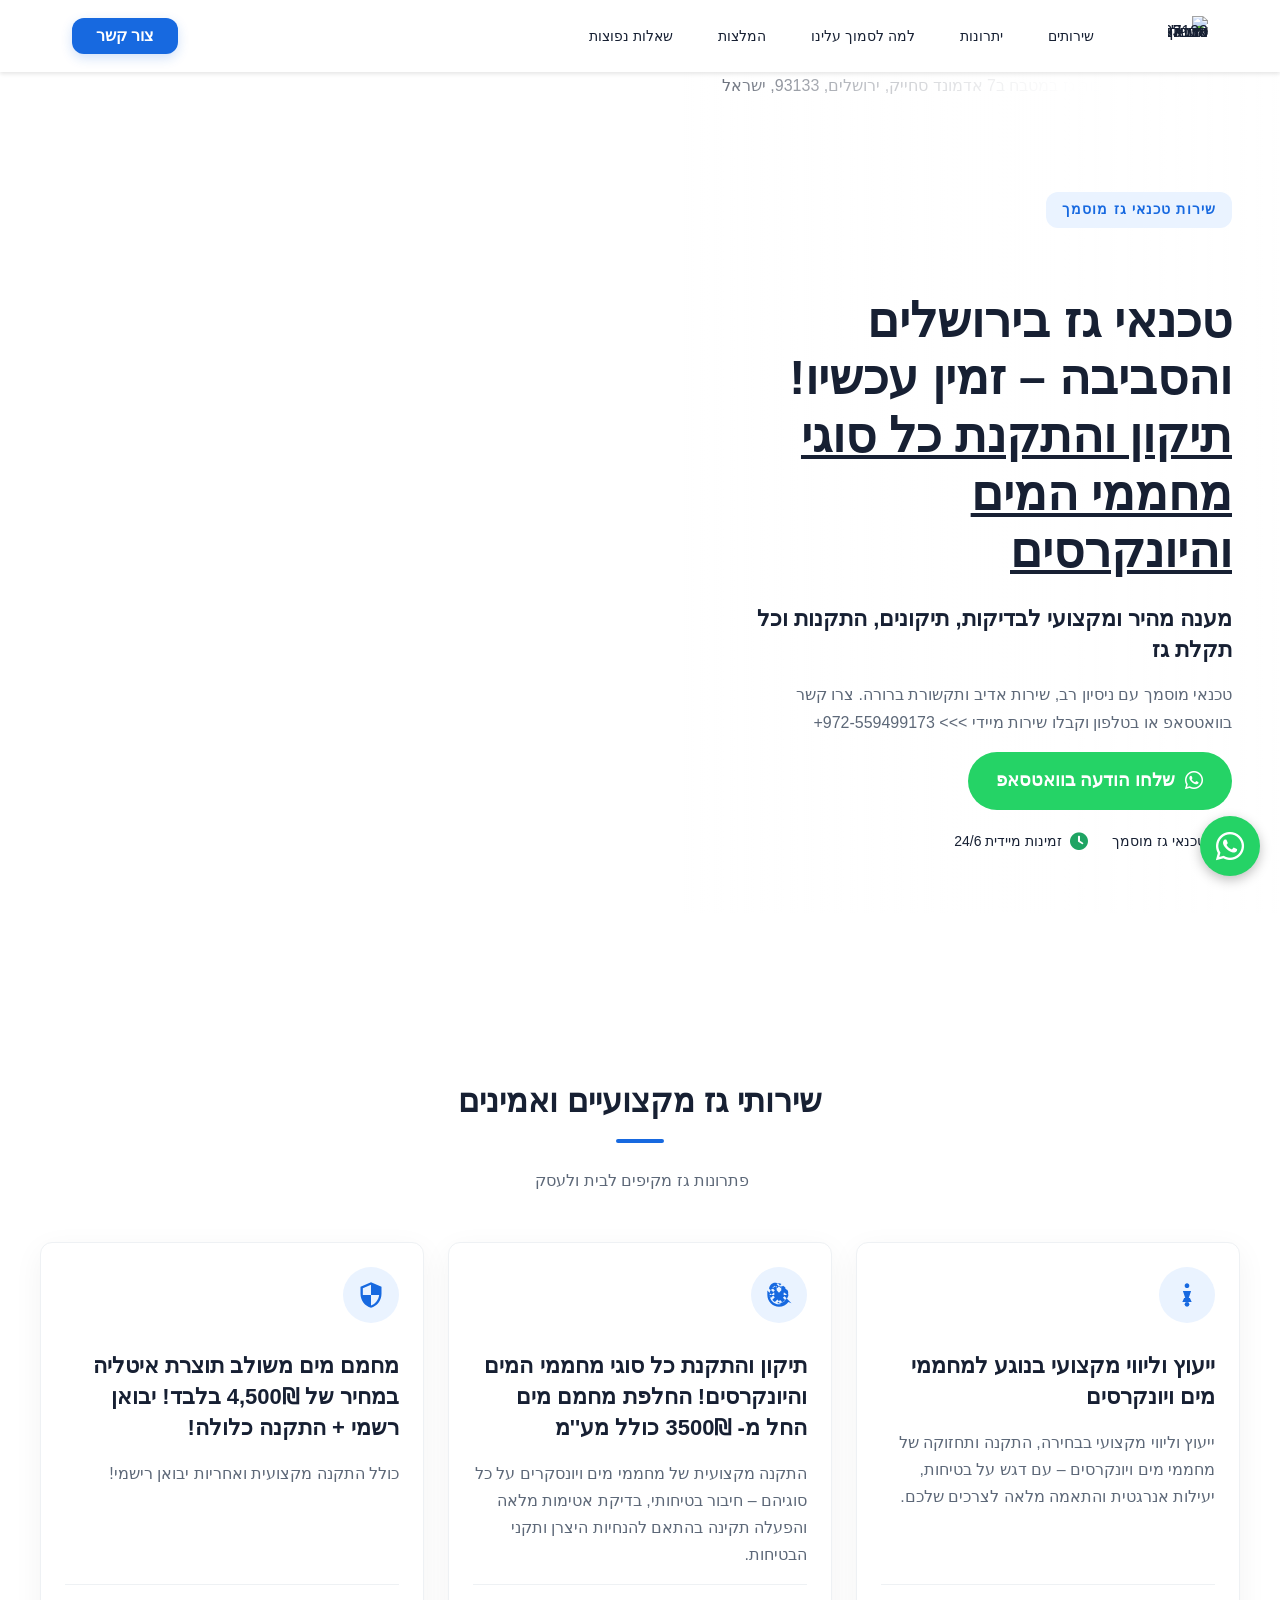
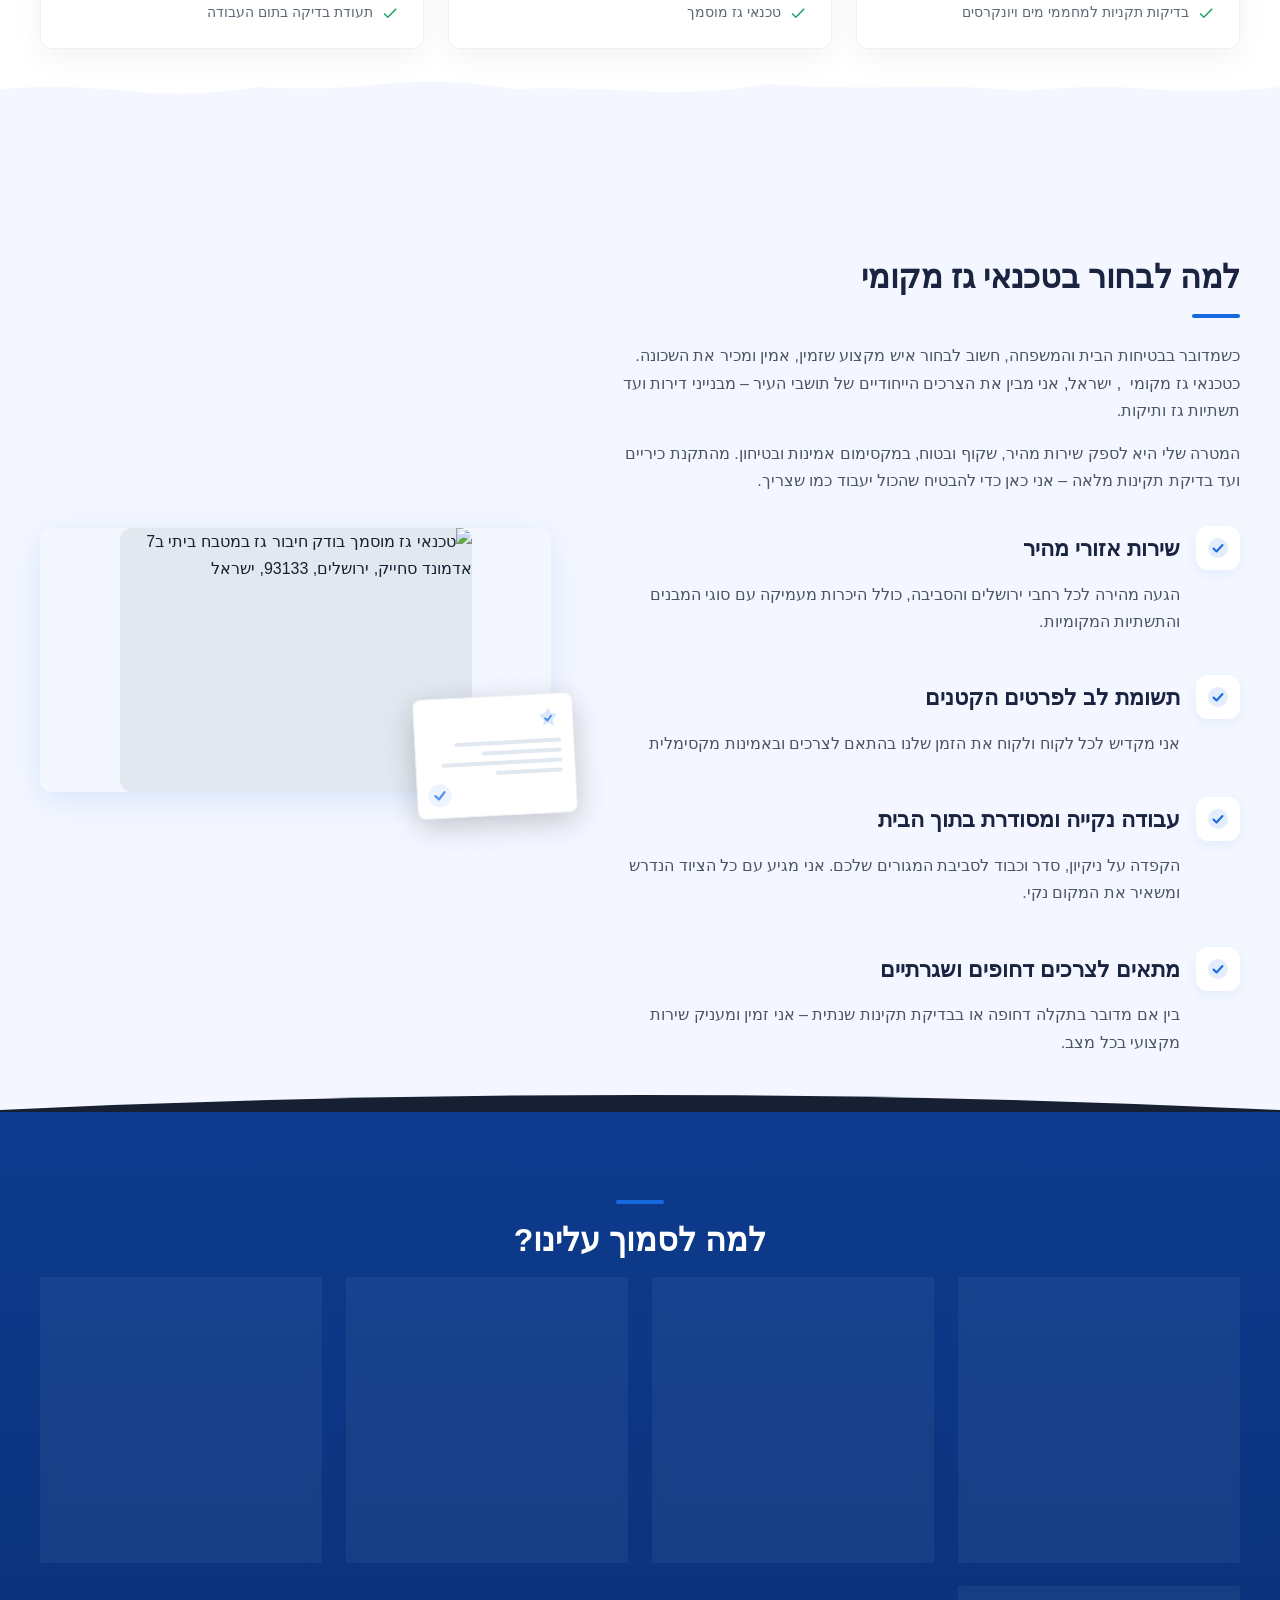
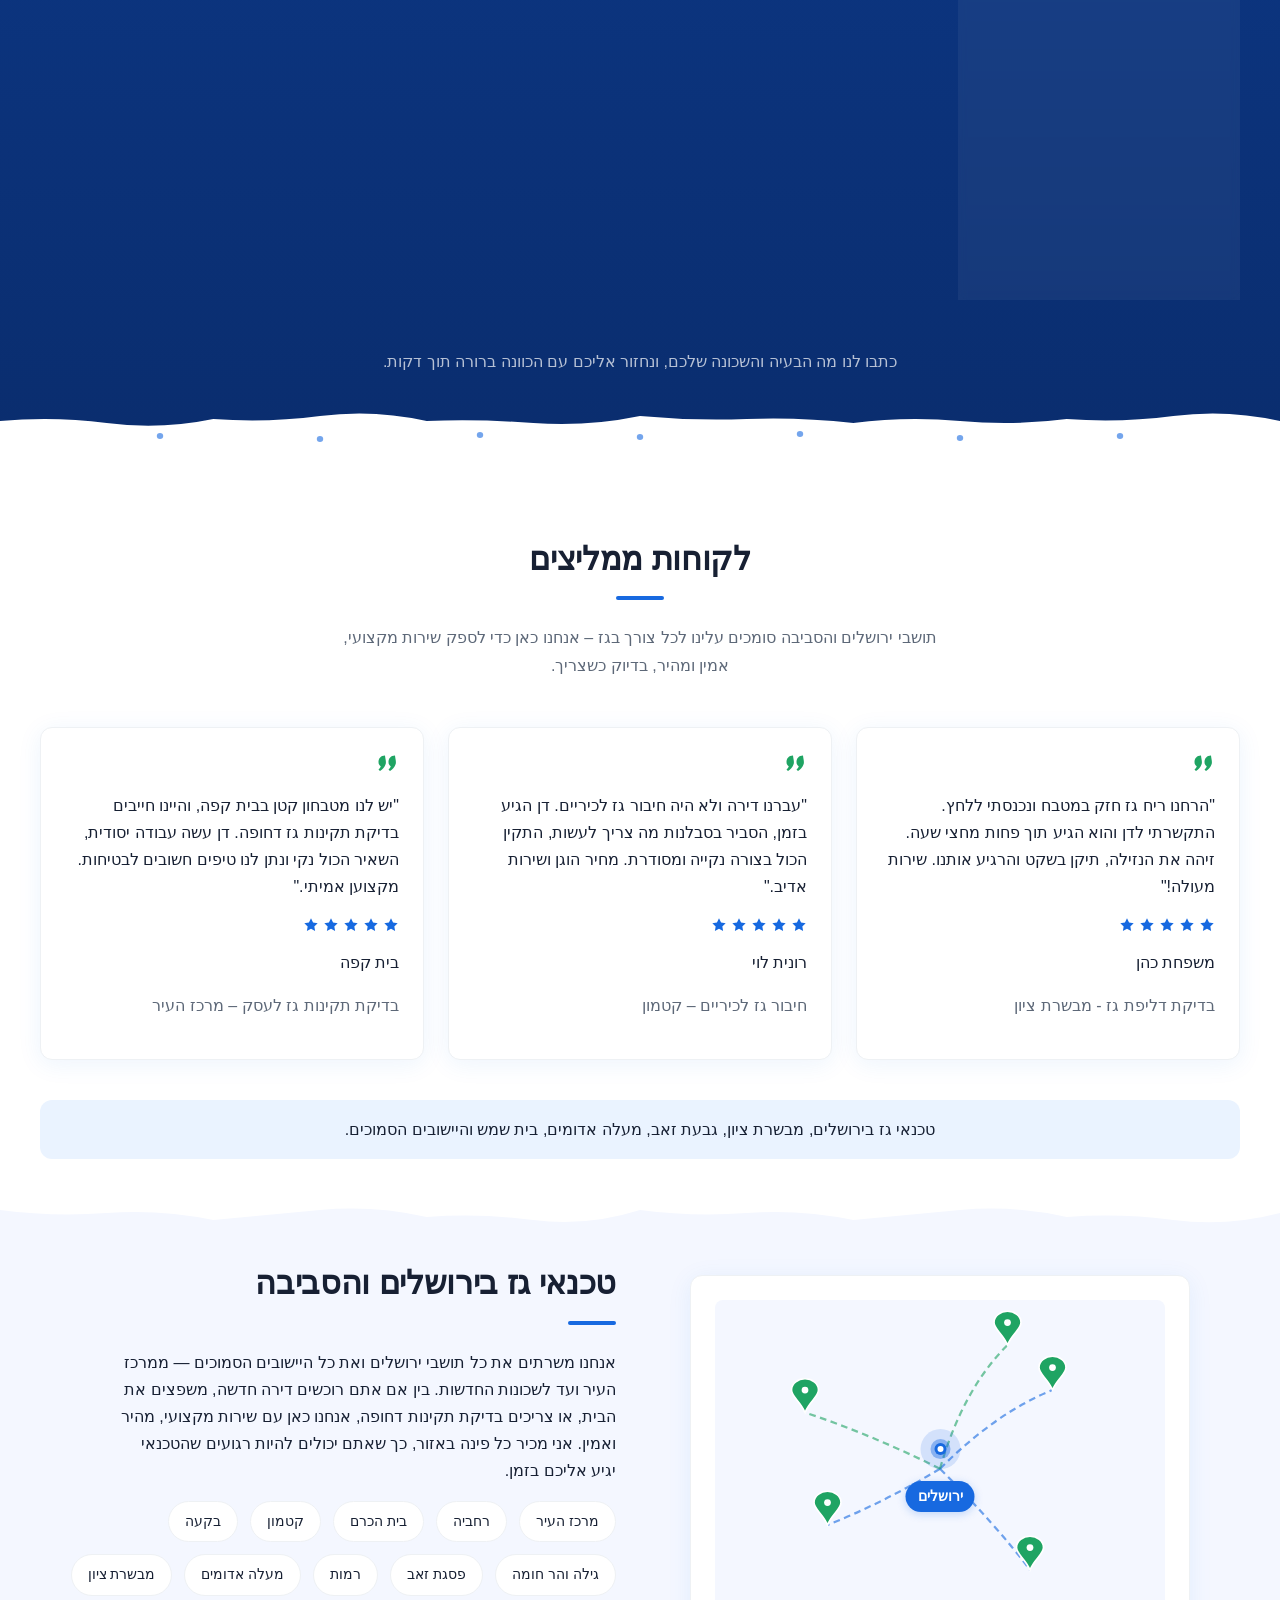
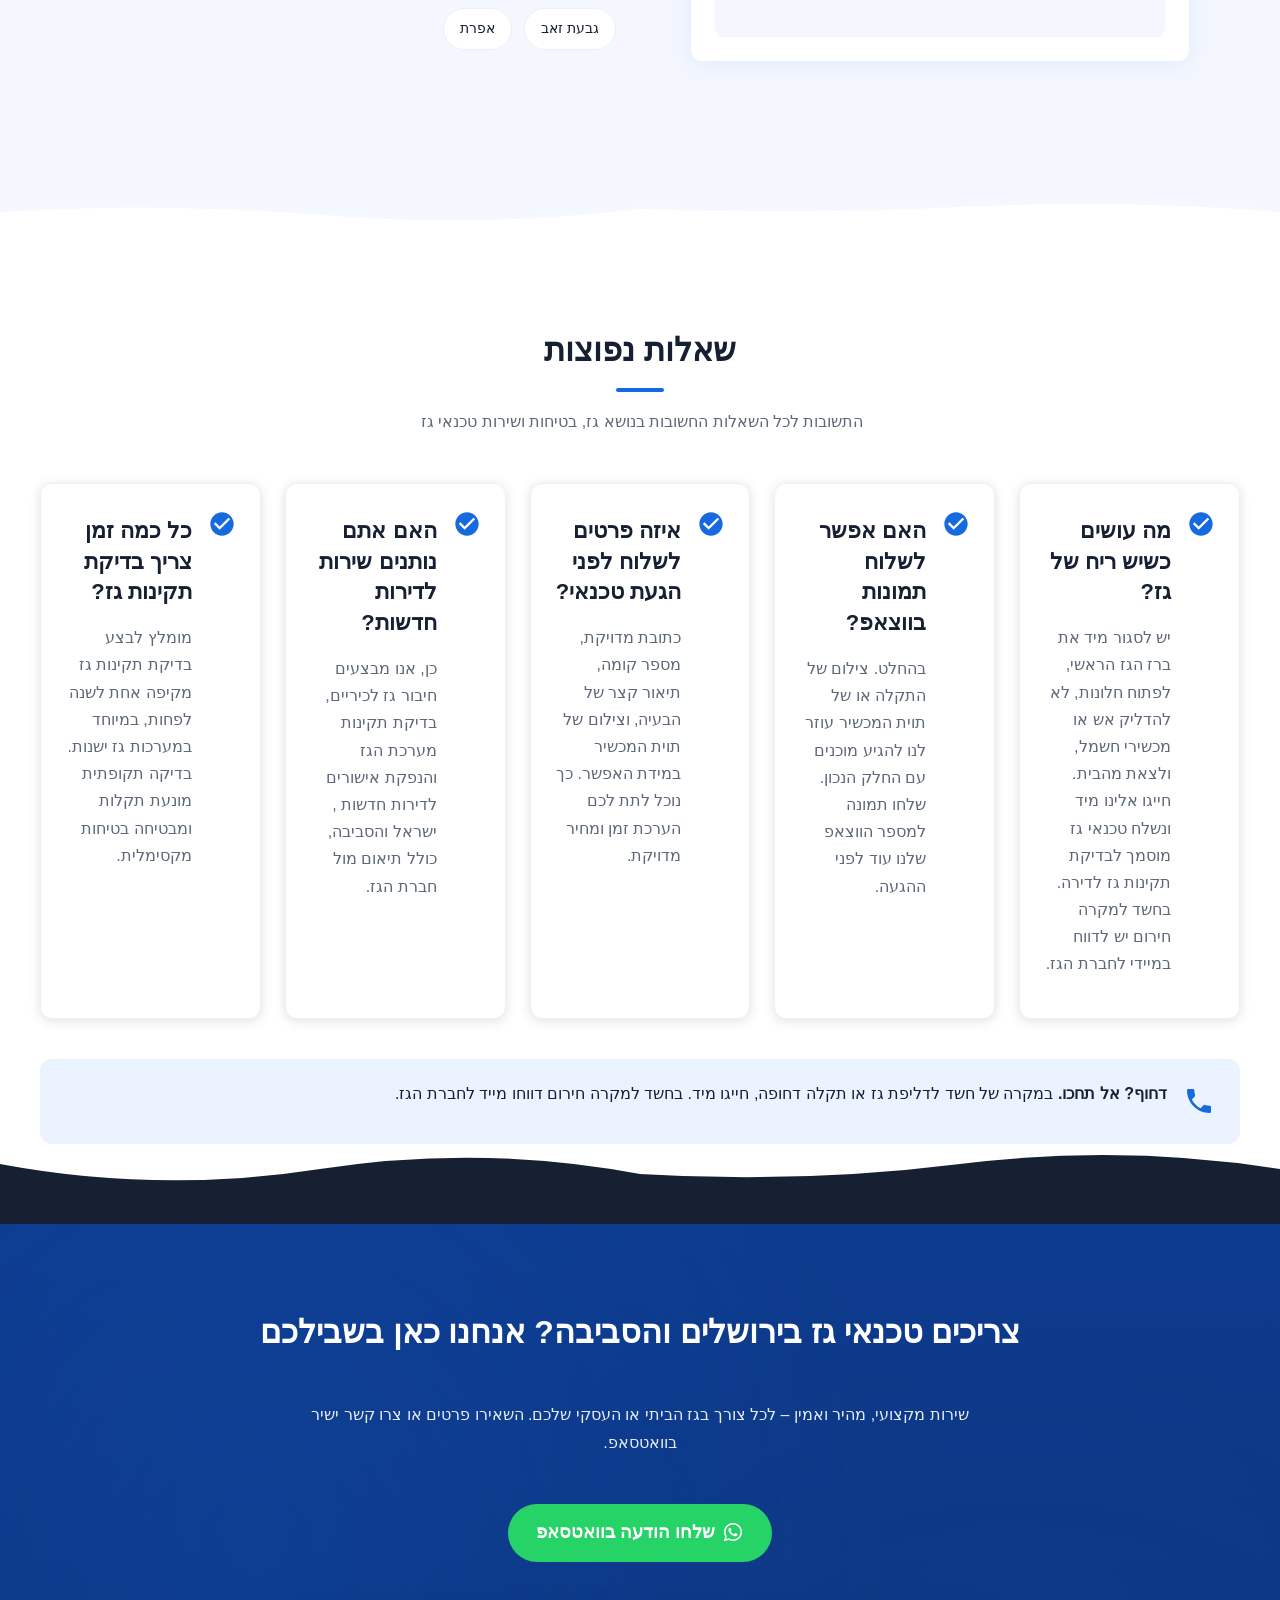
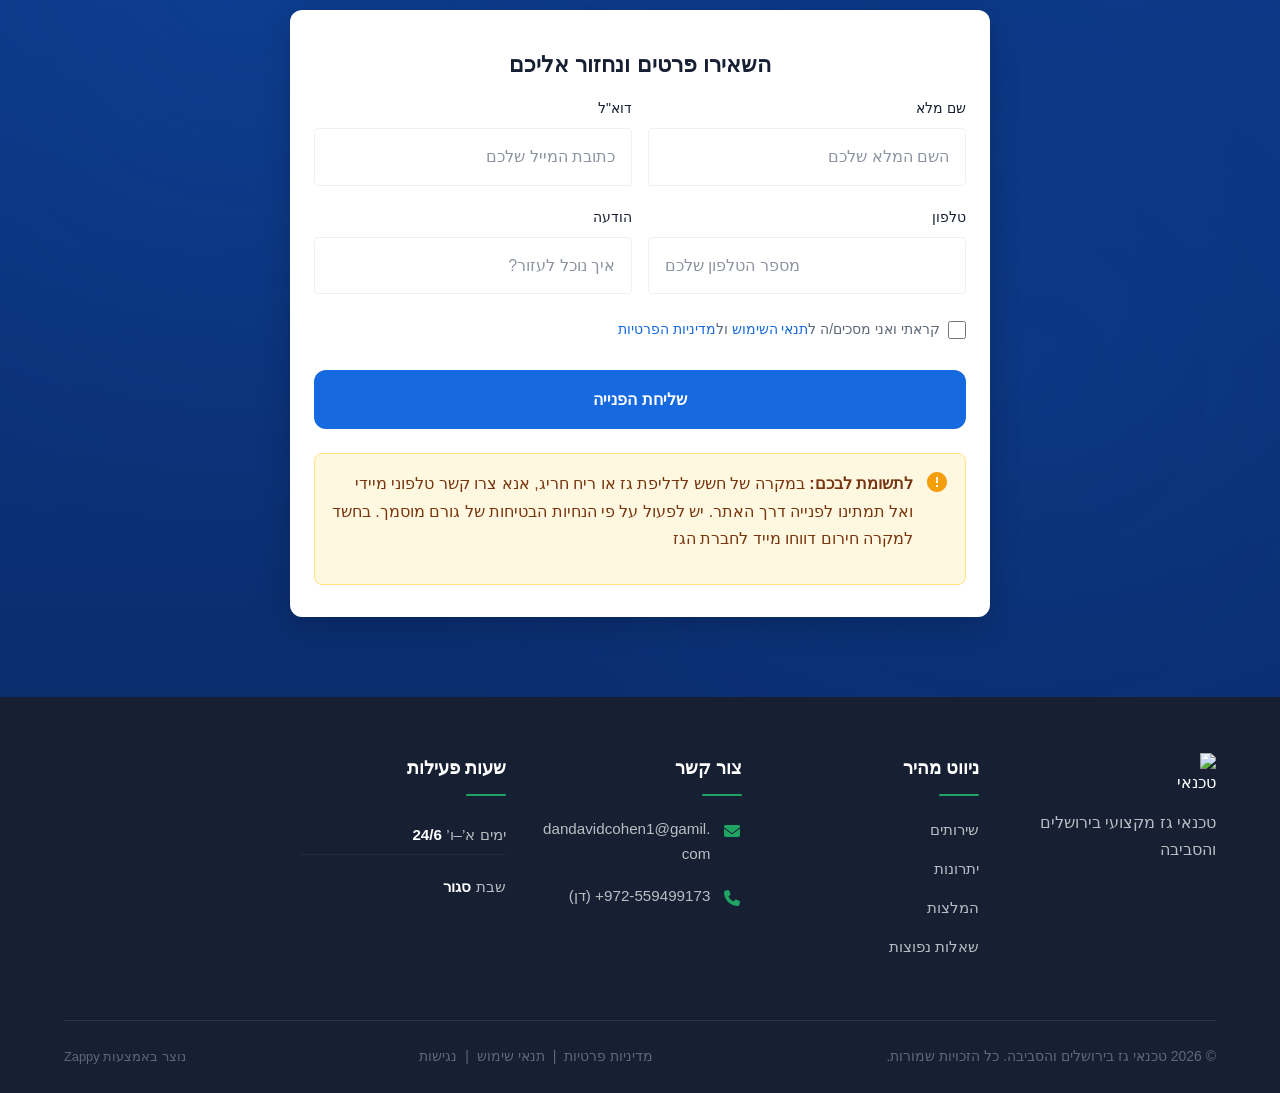
==== commit 643fe4ce: "Incremental sync: 1 page(s) — update_text" ====
--- a/public/index.html
+++ b/public/index.html
@@ -1 +1 @@
-<!doctype html><html dir="rtl" lang="he"><head><meta charset="UTF-8"><meta content="width=device-width,initial-scale=1" name="viewport"><meta content="index, follow" name="robots"><title>טכנאי גז 24/7? השאירו פרטים ונדאג לכם מיד — טכנאי גז בירושלים</title><meta content="צריכים טכנאי גז בירושלים באופן דחוף? אנחנו כאן להתקנת גז ביתי, בדיקת תקינות וחיבור כיריים. שירות מקצועי ואמין עם זמינות מיידית בוואטסאפ. לחצו עכשיו!" name="description"><meta content="טכנאי גז בירושלים, התקנת גז ביתי ירושלים, בדיקת תקינות גז לדירה, חיבור גז לכיריים ירושלים, גז ירושלים" name="keywords"><link href="/assets/favicon.ico" rel="icon" type="image/x-icon"><link href="/assets/favicon-16x16.png" rel="icon" type="image/png" sizes="16x16"><link href="/assets/favicon-32x32.png" rel="icon" type="image/png" sizes="32x32"><link href="/assets/favicon-48x48.png" rel="icon" type="image/png" sizes="48x48"><link href="/assets/favicon-192x192.png" rel="icon" type="image/png" sizes="192x192"><link href="/assets/favicon-512x512.png" rel="icon" type="image/png" sizes="512x512"><link href="/assets/apple-touch-icon.png" rel="apple-touch-icon"><script>!function(){"use strict";var t="fee62a18-ed36-47d0-abb9-548b7196b8e8",e="https://api.zappy5.com/api/analytics/track",a=18e5,n=2592e6,o=!0,i=!0,r=!0;var s=function(){var e="zappy_visitor_"+t,a=null;try{if(a=localStorage.getItem(e)){var o=JSON.parse(a),i=Date.now();if(i-o.created<n)return o.lastSeen=i,localStorage.setItem(e,JSON.stringify(o)),o.id}}catch(t){console.warn("Zappy Analytics: LocalStorage not available")}var r="zv_"+Date.now()+"_"+Math.random().toString(36).substr(2,9);try{localStorage.setItem(e,JSON.stringify({id:r,created:Date.now(),lastSeen:Date.now()}))}catch(t){}return r}(),c=function(){var e="zappy_session_"+t,n=null;try{if(n=sessionStorage.getItem(e)){var o=JSON.parse(n),i=Date.now();if(i-o.timestamp<a)return o.timestamp=i,sessionStorage.setItem(e,JSON.stringify(o)),o.id}}catch(t){console.warn("Zappy Analytics: SessionStorage not available")}var r="zs_"+Date.now()+"_"+Math.random().toString(36).substr(2,9);try{sessionStorage.setItem(e,JSON.stringify({id:r,timestamp:Date.now()}))}catch(t){}return r}();function l(a,n){n=n||{};var o={website_id:t,event_type:a,page_path:window.location.pathname,referrer:document.referrer||"direct",visitor_id:s,session_id:c,metadata:n};if(navigator.sendBeacon){var i=new Blob([JSON.stringify(o)],{type:"application/json"});navigator.sendBeacon(e,i)}else fetch(e,{method:"POST",headers:{"Content-Type":"application/json"},body:JSON.stringify(o),keepalive:!0}).catch(function(t){console.warn("Zappy Analytics: Failed to track event",t)})}o&&l("pageview",{title:document.title,url:window.location.href}),i&&document.addEventListener("click",function(t){var e=t.target;if("BUTTON"===e.tagName||e.closest("button")){var a="BUTTON"===e.tagName?e:e.closest("button");l("click",{element:"button",text:a.textContent.trim().substring(0,100),id:a.id||null,class:a.className||null})}else if("A"===e.tagName||e.closest("a")){var n="A"===e.tagName?e:e.closest("a");l("navigation",{element:"link",text:n.textContent.trim().substring(0,100),href:n.href,external:n.hostname!==window.location.hostname})}},!0),r&&document.addEventListener("submit",function(t){var e=t.target;l("form_submit",{form_id:e.id||null,form_name:e.name||null,form_action:e.action||null,form_method:e.method||"GET"})},!0);var d=Date.now();window.addEventListener("beforeunload",function(){l("page_unload",{time_on_page:Math.floor((Date.now()-d)/1e3),page_path:window.location.pathname})}),window.zappyAnalytics={track:l,getVisitorId:function(){return s},getSessionId:function(){return c}}}()</script><script>!function(){"use strict";if(!window.zappyFireMarketingEvent){var t={begin_checkout:"checkout_started",purchase:"checkout_complete",add_to_cart:"add_to_cart",view_product:"view_product"},e={whatsapp_click:{ga4:"contact",meta:"Contact",gtm:"whatsapp_click",ecom:!1},phone_click:{ga4:"contact",meta:"Contact",gtm:"phone_click",ecom:!1},contact_form_submitted:{ga4:"generate_lead",meta:"Lead",gtm:"contact_form_submitted",ecom:!1},checkout_started:{ga4:"begin_checkout",meta:"InitiateCheckout",gtm:"begin_checkout",ecom:!0},checkout_complete:{ga4:"purchase",meta:"Purchase",gtm:"purchase",ecom:!0},product_inquiry:{ga4:"generate_lead",meta:"Lead",gtm:"product_inquiry",ecom:!1},add_to_cart:{ga4:"add_to_cart",meta:"AddToCart",gtm:"add_to_cart",ecom:!0},view_product:{ga4:"view_item",meta:"ViewContent",gtm:"view_item",ecom:!0}};window.zappyFlushPendingMetaEvents=l,window.zappyFireMarketingEvent=function(r,n,o){try{o=o||{};var p=t[r]||r,d=e[p];if(!d)return;(n=n||{}).pagePath||n.page_path||(n.pagePath=a());var l="",m=!1,s=!1;if("checkout_complete"===p&&(m=!(!(l=String(n.orderId||n.order_id||n.transaction_id||""))||!function(t){if(!t)return!1;try{return"1"===window.sessionStorage.getItem(c(t))}catch(t){return!1}}(l)),s=!(!l||!u(l)),m&&s))return;if(!o.skipFirstParty&&!m)try{window.zappyAnalytics&&"function"==typeof window.zappyAnalytics.track&&window.zappyAnalytics.track(p,n)}catch(t){}if(!m){try{if(window.dataLayer=window.dataLayer||[],d.ecom){var _=i(p,n),h={};_.transaction_id&&(h.transaction_id=_.transaction_id),null!=_.value&&(h.value=_.value),_.currency&&(h.currency=_.currency),_.items&&(h.items=_.items),window.dataLayer.push({ecommerce:null}),window.dataLayer.push({event:d.gtm,ecommerce:h}),"checkout_complete"!==p&&"checkout_started"!==p||(window.dataLayer.push({ecommerce:null}),window.dataLayer.push({event:p,ecommerce:h}))}else{var w={event:d.gtm};for(var f in n)Object.prototype.hasOwnProperty.call(n,f)&&(w[f]=n[f]);window.dataLayer.push(w)}}catch(t){}l&&function(t){if(t)try{window.sessionStorage.setItem(c(t),"1")}catch(t){}}(l)}}catch(t){}};var r=Object.create(null);document.addEventListener("click",function(t){try{var e=t.target;if(!e)return;var r=s(e,".whatsapp-float, a.whatsapp-float, [data-zappy-whatsapp]"),n=function(t){for(var e=t;e&&e!==document;){if("A"===e.tagName)return e;e=e.parentElement}return null}(e),i=n&&n.href||"";if(r||n&&function(t){if(!t)return!1;var e=String(t).toLowerCase();return-1!==e.indexOf("wa.me/")||-1!==e.indexOf("api.whatsapp.com")||-1!==e.indexOf("whatsapp.com/send")||0===e.indexOf("whatsapp:")}(i)){if(!m("wa:"+i)){var c=r?"float":"link";window.zappyFireMarketingEvent("whatsapp_click",{source:c,href:i||null,pagePath:a()})}return}var o=s(e,".phone-header-btn, .nav-phone-btn, .call-btn, [data-zappy-phone]"),u="";if(n&&n.href&&0===String(n.href).toLowerCase().indexOf("tel:")?u=n.href:o&&o.href&&0===String(o.href).toLowerCase().indexOf("tel:")&&(u=o.href),o||u){var p="";return u&&(p=String(u).replace(/^tel:/i,"").trim()),void(m("tel:"+(p||o&&o.id||"btn"))||window.zappyFireMarketingEvent("phone_click",{source:o?"button":"link",phone:p||null,href:u||null,pagePath:a()}))}}catch(t){}},!0)}function a(){try{if(window.ZAPPY_CONFIG&&window.ZAPPY_CONFIG.currentPagePath)return window.ZAPPY_CONFIG.currentPagePath}catch(t){}try{return window.location.pathname||"/"}catch(t){return"/"}}function n(t){var e=(t=t||{}).items||t.cartItems||t.cart_items||t.lineItems||[];Array.isArray(e)||(e=[]);for(var r=[],a=0;a<e.length;a++){var n=e[a];if(n&&"object"==typeof n){var i=String(n.item_id||n.productId||n.product_id||n.id||"").trim(),c=String(n.item_name||n.productName||n.product_name||n.name||"").trim(),o=parseFloat(null!=n.price?n.price:null!=n.unitPrice?n.unitPrice:0)||0,u=Math.max(1,parseInt(null!=n.quantity?n.quantity:null!=n.qty?n.qty:1,10)||1);(i||c)&&r.push({item_id:i||c,item_name:c||i,price:o,quantity:u})}}return r}function i(t,e){var r=n(e=e||{}),i=parseFloat(null!=e.value?e.value:null!=e.total?e.total:0)||0,c=String(e.currency||"USD").toUpperCase();if("checkout_complete"===t)return{transaction_id:String(e.transaction_id||e.orderId||e.order_id||e.orderNumber||"")||void 0,value:i,currency:c,items:r};if("checkout_started"===t)return{value:i,currency:c,items:r};if("add_to_cart"===t){var o=r.length?r:[{item_id:String(e.productId||e.product_id||""),item_name:String(e.productName||e.product_name||""),price:parseFloat(null!=e.value?e.value:null!=e.price?e.price:0)||0,quantity:parseInt(null!=e.quantity?e.quantity:1,10)||1}].filter(function(t){return t.item_id||t.item_name});return{value:i||(o[0]?o[0].price*o[0].quantity:0),currency:c,items:o}}if("view_product"===t){var u=r.length?r:[{item_id:String(e.productId||e.product_id||""),item_name:String(e.productName||e.product_name||""),price:parseFloat(null!=e.price?e.price:null!=e.value?e.value:0)||0,quantity:1}].filter(function(t){return t.item_id||t.item_name});return{currency:c,value:i||(u[0]?u[0].price:0),items:u}}return"whatsapp_click"===t||"phone_click"===t?{method:"whatsapp_click"===t?"whatsapp":"phone",page_path:e.pagePath||a()}:"contact_form_submitted"===t||"product_inquiry"===t?{page_path:e.pagePath||a()}:e}function c(t){return"zappy_purchase_fired_"+String(t||"")}function o(t){return"zappy_purchase_meta_fired_"+String(t||"")}function u(t){if(!t)return!1;try{return"1"===window.sessionStorage.getItem(o(t))}catch(t){return!1}}function p(t){if(t)try{window.sessionStorage.setItem(o(t),"1")}catch(t){}}function d(){try{return Array.isArray(window.__zappyPendingMetaEvents)||(window.__zappyPendingMetaEvents=[]),window.__zappyPendingMetaEvents}catch(t){return[]}}function l(){if("function"==typeof window.fbq){var t=d().slice();try{window.__zappyPendingMetaEvents=[]}catch(t){}for(var e=0;e<t.length;e++){var r=t[e];if(r&&r.eventName&&(!r.orderId||!u(r.orderId)))try{window.fbq("track",r.eventName,r.params||{}),r.orderId&&p(r.orderId)}catch(t){}}}}function m(t){var e=Date.now();return!!(r[t]&&e-r[t]<800)||(r[t]=e,!1)}function s(t,e){return t&&t.closest?t.closest(e):null}}()</script><meta content="טכנאי גז 24/7? השאירו פרטים ונדאג לכם מיד — טכנאי גז בירושלים" property="og:title"><meta content="צריכים טכנאי גז בירושלים באופן דחוף? אנחנו כאן להתקנת גז ביתי, בדיקת תקינות וחיבור כיריים. שירות מקצועי ואמין עם זמינות מיידית בוואטסאפ. לחצו עכשיו!" property="og:description"><meta content="summary_large_image" name="twitter:card"><meta content="טכנאי גז 24/7? השאירו פרטים ונדאג לכם מיד — טכנאי גז בירושלים" name="twitter:title"><meta content="צריכים טכנאי גז בירושלים באופן דחוף? אנחנו כאן להתקנת גז ביתי, בדיקת תקינות וחיבור כיריים. שירות מקצועי ואמין עם זמינות מיידית בוואטסאפ. לחצו עכשיו!" name="twitter:description"><script type="application/ld+json">{"@context":"https://schema.org","@graph":[{"@type":"LocalBusiness","@id":"https://gaz-technician-in-jerusalem.zappy5.app#organization","name":"טכנאי גז בירושלים","url":"https://gaz-technician-in-jerusalem.zappy5.app","description":"A gas technician service operating in Jerusalem and the surrounding area, focused on local residential and commercial clients. The website is a single landing page designed to drive immediate contact via WhatsApp and a floating call button, emphasizing quick accessibility and trust for urgent or routine gas-related needs.","address":{"@type":"PostalAddress","streetAddress":"ירושלים"},"contactPoint":[{"@type":"ContactPoint","contactType":"customer service","email":"dandavidcohen1@gamil.com","telephone":"+972559499173"}]},{"@type":"WebSite","@id":"https://gaz-technician-in-jerusalem.zappy5.app#website","url":"https://gaz-technician-in-jerusalem.zappy5.app","name":"טכנאי גז בירושלים","publisher":{"@id":"https://gaz-technician-in-jerusalem.zappy5.app#organization"}},{"@type":"ContactPage","@id":"https://gaz-technician-in-jerusalem.zappy5.app#contactpage","url":"https://gaz-technician-in-jerusalem.zappy5.app","name":"טכנאי גז 24/7? השאירו פרטים ונדאג לכם מיד — טכנאי גז בירושלים","mainEntity":{"@id":"https://gaz-technician-in-jerusalem.zappy5.app#organization"},"potentialAction":{"@type":"CommunicateAction","target":{"@type":"EntryPoint","urlTemplate":"https://gaz-technician-in-jerusalem.zappy5.app/api/email/contact-form","actionPlatform":["http/method=POST"],"contentType":"application/json"},"instrument":[{"@type":"PropertyValue","name":"name","propertyID":"text","valueRequired":true,"description":"השם המלא שלכם"},{"@type":"PropertyValue","name":"email","propertyID":"email","valueRequired":true,"description":"כתובת המייל שלכם"},{"@type":"PropertyValue","name":"phone","propertyID":"tel","valueRequired":true,"description":"מספר הטלפון שלכם"},{"@type":"PropertyValue","name":"message","propertyID":"text","valueRequired":false,"description":"איך נוכל לעזור?"},{"@type":"PropertyValue","name":"privacy_consent","propertyID":"checkbox","valueRequired":true}]}}]}</script><style id="zappy-critical-above-fold-css">html{box-sizing:border-box;-webkit-text-size-adjust:100%}*,::after,::before{box-sizing:inherit}body{margin:0;min-width:320px;overflow-x:clip}img,svg,video{max-width:100%;height:auto}main{display:block}.container{width:min(100% - 32px,1200px);margin-inline:auto}.navbar,header .navbar,header[role=banner],nav.navbar{position:relative;z-index:1000;width:100%}.nav-container,.navbar .container{display:flex;align-items:center;justify-content:space-between;min-height:64px}.logo,.logo-link img{display:block;width:35px;height:35px;object-fit:contain}#navMenu,.nav-menu{list-style:none;margin:0;padding:0}#navMenu a,.nav-menu a,.navbar .nav-links a,.navbar a{color:inherit;text-decoration:none}#navMenu .sub-menu,.nav-menu .sub-menu,.navbar .sub-menu{display:none}.fa,.fa-brands,.fa-regular,.fa-solid,.fab,.far,.fas{display:inline-block;min-width:1em;text-align:center}html:not(#zappy-noop) .navbar:has(.nav-ecommerce-icons)>.phone-header-btn,html:not(#zappy-noop)[data-zappy-site-type=ecommerce] .phone-header-btn{display:none!important;visibility:hidden!important;width:0!important;height:0!important;pointer-events:none!important}.zappy-preview-empty-store-cta{display:none!important;visibility:hidden!important;height:0!important;max-height:0!important;overflow:hidden!important;margin:0!important;padding:0!important;border:0!important;box-shadow:none!important}.zappy-catalog-menu{background:var(--surface-color,var(--surface,linear-gradient(135deg,#f8f9fa 0,#fff 100%)));border-bottom:1px solid var(--border-color,#e5e7eb);padding:0;position:sticky;top:0;z-index:90}.zappy-catalog-menu.rtl,.zappy-catalog-menu[dir=rtl]{direction:rtl}.zappy-catalog-menu.ltr,.zappy-catalog-menu[dir=ltr]{direction:ltr}.catalog-menu-container{max-width:1440px;margin:0 auto;display:flex;align-items:center;gap:8px;padding:10px 24px;overflow:visible}.catalog-menu-categories,.catalog-menu-list{display:flex;align-items:center;gap:4px;flex-wrap:wrap;margin:0;padding:0;list-style:none}.catalog-menu-item{display:inline-flex;align-items:center;padding:8px 16px;font-size:14px;font-weight:500;color:var(--text-color,var(--text,#374151));text-decoration:none;border-radius:20px;white-space:nowrap}.catalog-menu-all{background:var(--primary-color,var(--primary,#111));color:var(--text-light,#fff)!important}.catalog-menu-parent{position:relative;display:inline-flex;align-items:center}.catalog-menu-trigger{display:inline-flex;align-items:center;gap:6px}.catalog-menu-chevron{flex-shrink:0}.catalog-menu-parent>.sub-menu{display:none!important;visibility:hidden!important;opacity:0!important;pointer-events:none!important}.hero-section,.index-hero-section,section[class*=hero]{position:relative;overflow:hidden}.hero-section,.index-hero-section{min-height:560px}section[data-hero-type*=fullscreen]{min-height:100vh}.hero-bg-image,.hero-bg-wrapper,section[class*=hero] [class*=hero-bg]{position:absolute;inset:0;width:100%;height:100%}.hero-bg-image img,.hero-bg-wrapper img,section[class*=hero] [data-hero-bg],section[class*=hero] img[data-hero-background=true]{width:100%!important;height:100%!important;object-fit:cover!important;display:block}.hero-content,section[class*=hero] .container{position:relative;z-index:2}@media(max-width:768px){:root{--header-height:72px;--total-header-height:72px;--zappy-mobile-menu-top:72px}html[data-zappy-site-type=ecommerce] body{padding-top:var(--total-header-height,72px)}html[data-zappy-site-type=ecommerce] body>.navbar:not(.zappy-catalog-menu),html[data-zappy-site-type=ecommerce] body>nav.navbar{position:fixed!important;top:0;left:0;right:0;z-index:100000;width:100%;margin-bottom:0}.zappy-catalog-menu{position:fixed;top:var(--header-height,72px);left:0;right:0;z-index:99999}.nav-container,.navbar .container{min-height:60px}#navMenu,.nav-menu{max-width:100vw;overflow-x:hidden}.hero-section,.index-hero-section,section[class*=hero],section[data-hero-type*=fullscreen]{min-height:100svh}.hero-bg-image,.hero-bg-wrapper,.hero-scrim{min-height:100svh}}:root{--nav-bg:#FFFFFF}.navbar{background-color:#fff!important}/* ZAPPY_ANNOUNCEMENT_HEADER_OFFSET_CSS_V3 */ :root{--zappy-header-stack-height:calc(var(--zappy-announcement-height, 40px) + var(--header-height, 72px))}body:has(.zappy-announcement-bar) .navbar:not(.zappy-catalog-menu):not(.mobile-search-panel),body:has(.zappy-announcement-bar) header.navbar,body:has(.zappy-announcement-bar) nav.navbar:not(.zappy-catalog-menu){top:var(--zappy-announcement-height,40px)!important}[data-zappy-content-align]{display:flex!important;flex-direction:column!important}[data-zappy-content-align^=top-]{justify-content:flex-start!important}[data-zappy-content-align^=center-],[data-zappy-content-align^=lower-],[data-zappy-content-align^=upper-]{justify-content:center!important}[data-zappy-content-align^=bottom-]{justify-content:flex-end!important}[data-zappy-content-align$="-left"],[data-zappy-content-align$="-mid-left"]{align-items:flex-start!important;text-align:start!important}[data-zappy-content-align$="-center"]{align-items:center!important;text-align:center!important}[data-zappy-content-align$="-mid-right"],[data-zappy-content-align$="-right"]{align-items:flex-end!important;text-align:end!important}[data-zappy-content-align] [data-zappy-align-target]{margin-left:auto;margin-right:auto}[data-zappy-content-align$="-center"] [data-zappy-align-target],[data-zappy-content-align$="-center"] [data-zappy-align-target]>*{text-align:center!important}</style><link href="/styles.css" rel="stylesheet"><script>window.ZAPPY_WEBSITE_ID="fee62a18-ed36-47d0-abb9-548b7196b8e8",window.ZAPPY_API_BASE="https://api.zappy5.com"</script><link href="/assets/site-image-index-hero-image-1.webp" rel="preload" as="image" fetchpriority="high"><style id="zappy-dropdown-submenu-styles">#navMenu li:has(.sub-menu),.nav-menu li:has(.sub-menu),.navbar li:has(.sub-menu),nav li:has(.sub-menu){position:relative}#navMenu .sub-menu,.nav-menu .sub-menu,.navbar .sub-menu,nav .sub-menu{display:block!important;position:absolute!important;top:100%;left:0;min-width:220px;border-radius:8px;box-shadow:0 8px 25px rgba(0,0,0,.15);padding:8px 0;opacity:0;visibility:hidden;transform:translateY(10px);transition:all .3s ease;z-index:1000;list-style:none;pointer-events:none}#navMenu li:hover>.sub-menu,.nav-menu li:hover>.sub-menu,.navbar li:hover>.sub-menu,nav li:hover>.sub-menu{opacity:1!important;visibility:visible!important;transform:translateY(0)!important;pointer-events:auto!important}.sub-menu li{list-style:none;margin:0;padding:0}.sub-menu a{display:block!important;padding:10px 16px!important;color:var(--text-dark,#333)!important;font-weight:500;text-decoration:none;white-space:nowrap;transition:background-color .2s}.sub-menu .zappy-nav-child>a{padding-left:28px!important;font-size:.9em!important;opacity:.85!important}[dir=rtl] .sub-menu .zappy-nav-child>a,html[lang=ar] .sub-menu .zappy-nav-child>a,html[lang=he] .sub-menu .zappy-nav-child>a{padding-left:10px!important;padding-right:28px!important}.sub-menu .zappy-nav-parent>a{font-weight:600!important}.sub-menu a:hover{background-color:#f5f5f5}[dir=rtl] .nav-menu .sub-menu,[dir=rtl] .navbar .sub-menu,[dir=rtl] nav .sub-menu,html[lang=ar] .nav-menu .sub-menu,html[lang=ar] .navbar .sub-menu,html[lang=ar] nav .sub-menu,html[lang=he] .nav-menu .sub-menu,html[lang=he] .navbar .sub-menu,html[lang=he] nav .sub-menu{left:auto!important;right:0!important}.sub-menu:empty,.sub-menu:not(:has(li)):not(:has(> a)),.sub-menu:not(:has(li:not(.zappy-hidden-menu-item))):not(:has(> a)){display:none!important;opacity:0!important;visibility:hidden!important;pointer-events:none!important}li:has(.menu-group-title):hover>.sub-menu{opacity:1!important;visibility:visible!important;transform:translateY(0)!important;pointer-events:auto!important}#navMenu>li>.menu-group-title,.nav-menu>li>.menu-group-title{display:inline-block;padding:.5rem 1rem;cursor:default;user-select:none}@media (max-width:768px){#navMenu .sub-menu,.nav-menu .sub-menu,.navbar .sub-menu,nav .sub-menu{position:static!important;transform:none!important;box-shadow:none!important;background:0 0!important;max-height:0;overflow:hidden;opacity:0;visibility:hidden;transition:max-height .3s ease,opacity .3s ease;padding:0!important;border-radius:0!important}#navMenu .sub-menu.mobile-expanded,.nav-menu .sub-menu.mobile-expanded,.navbar .sub-menu.mobile-expanded{max-height:none!important;overflow-y:visible!important;opacity:1!important;visibility:visible!important;padding:8px 0 8px 16px!important}[dir=rtl] .sub-menu.mobile-expanded,html[lang=he] .sub-menu.mobile-expanded{padding:8px 16px 8px 0!important}#navMenu li:hover>.sub-menu,.nav-menu li:hover>.sub-menu,.navbar li:hover>.sub-menu,nav li:hover>.sub-menu{opacity:0;visibility:hidden;pointer-events:none}#navMenu li>.sub-menu.mobile-expanded,.nav-menu li>.sub-menu.mobile-expanded,.navbar li>.sub-menu.mobile-expanded,nav li>.sub-menu.mobile-expanded{opacity:1!important;visibility:visible!important;pointer-events:auto!important}#navMenu li:has(.sub-menu),.nav-menu li:has(.sub-menu),.navbar li:has(.sub-menu),nav li:has(.sub-menu){display:flex!important;flex-wrap:wrap!important;align-items:center!important;position:relative!important;min-height:44px!important}#navMenu li:has(.sub-menu)>a,.nav-menu li:has(.sub-menu)>a,.navbar li:has(.sub-menu)>a,nav li:has(.sub-menu)>a{flex:1!important;min-width:0!important}#navMenu li:has(.sub-menu)>.menu-group-title,.nav-menu li:has(.sub-menu)>.menu-group-title,.navbar li:has(.sub-menu)>.menu-group-title,nav li:has(.sub-menu)>.menu-group-title{flex:1!important;min-width:0!important;display:flex!important;align-items:center!important;padding:12px 16px!important;min-height:44px!important;line-height:1.4!important;font-weight:600!important;box-sizing:border-box!important}#navMenu li:has(.sub-menu)>.sub-menu,.nav-menu li:has(.sub-menu)>.sub-menu,.navbar li:has(.sub-menu)>.sub-menu,nav li:has(.sub-menu)>.sub-menu{flex-basis:100%!important;width:100%!important}#navMenu li:has(.sub-menu)>a [class*=arrow],#navMenu li:has(.sub-menu)>a [class*=chevron],.nav-menu li:has(.sub-menu)>a .fa-angle-down,.nav-menu li:has(.sub-menu)>a .fa-chevron-down,.nav-menu li:has(.sub-menu)>a [class*=arrow],.nav-menu li:has(.sub-menu)>a [class*=chevron],nav li:has(.sub-menu)>a [class*=arrow],nav li:has(.sub-menu)>a [class*=chevron]{display:none!important;visibility:hidden!important}.mobile-submenu-toggle{display:flex!important;align-items:center!important;justify-content:center!important;width:44px!important;height:auto!important;background:0 0!important;border:none!important;cursor:pointer!important;color:var(--text-dark)!important;position:static!important;flex-shrink:0!important;align-self:stretch!important;z-index:2!important;padding:0!important;margin:0!important}.mobile-submenu-toggle::after{content:''!important;width:0!important;height:0!important;border-left:6px solid transparent!important;border-right:6px solid transparent!important;border-top:7px solid currentColor!important;transition:transform .3s ease!important}.mobile-submenu-toggle.expanded::after{transform:rotate(180deg)!important}.sub-menu a{padding:10px 0!important;display:block!important;color:var(--text-dark)!important;white-space:normal!important}.sub-menu .zappy-nav-child>a{padding-left:28px!important;font-size:.9em!important;opacity:.85!important}[dir=rtl] .sub-menu .zappy-nav-child>a,html[lang=ar] .sub-menu .zappy-nav-child>a,html[lang=he] .sub-menu .zappy-nav-child>a{padding-left:0!important;padding-right:28px!important}.sub-menu .zappy-nav-parent>a{font-weight:600!important}#navMenu.active,.nav-menu.active{max-width:100vw!important;overflow-x:hidden!important;box-sizing:border-box!important}.navbar .sub-menu li a,.zappy-products-dropdown .sub-menu a,nav.navbar .sub-menu li a{color:var(--text-dark)!important}}@media (min-width:769px){.mobile-submenu-toggle{display:none!important}}</style><style id="zappy-widget-visibility">html[dir=rtl] .whatsapp-float{right:20px!important;left:auto!important}html:not([dir]) .whatsapp-float,html[dir=ltr] .whatsapp-float{left:20px!important;right:auto!important}html[dir=rtl] #mic-access-tool-general-button,html[dir=rtl] #mic-init-access-tool #mic-access-tool-general-button,html[dir=rtl] #mic-init-access-tool .mic-access-tool-general-button,html[dir=rtl] ._access-icon,html[dir=rtl] .mic-access-tool-general-button{left:20px!important;right:auto!important}html:not([dir]) #mic-access-tool-general-button,html:not([dir]) #mic-init-access-tool #mic-access-tool-general-button,html:not([dir]) #mic-init-access-tool .mic-access-tool-general-button,html:not([dir]) ._access-icon,html:not([dir]) .mic-access-tool-general-button,html[dir=ltr] #mic-access-tool-general-button,html[dir=ltr] #mic-init-access-tool #mic-access-tool-general-button,html[dir=ltr] #mic-init-access-tool .mic-access-tool-general-button,html[dir=ltr] ._access-icon,html[dir=ltr] .mic-access-tool-general-button{right:20px!important;left:auto!important}@media (max-width:768px){.whatsapp-float{display:flex!important}}@media (min-width:769px){.whatsapp-float{display:flex!important}}@media (max-width:768px){#mic-access-tool-general-button,#mic-init-access-tool #mic-access-tool-general-button,#mic-init-access-tool .mic-access-tool-general-button,._access-icon,.mic-access-tool-general-button{display:flex!important;visibility:visible!important;opacity:1!important;pointer-events:auto!important}#mic-access-tool-box.opened-mic-access-tool,#mic-init-access-tool #mic-access-tool-box.opened-mic-access-tool,.mic-access-tool-box.opened-mic-access-tool{visibility:visible!important;opacity:1!important;pointer-events:auto!important}}@media (min-width:769px){#mic-access-tool-general-button,#mic-init-access-tool #mic-access-tool-general-button,#mic-init-access-tool .mic-access-tool-general-button,._access-icon,.mic-access-tool-general-button{display:flex!important;visibility:visible!important;opacity:1!important;pointer-events:auto!important}#mic-access-tool-box.opened-mic-access-tool,#mic-init-access-tool #mic-access-tool-box.opened-mic-access-tool,.mic-access-tool-box.opened-mic-access-tool{visibility:visible!important;opacity:1!important;pointer-events:auto!important}}</style></head><body><meta charset="UTF-8"><meta content="width=device-width,initial-scale=1" name="viewport"><title>טכנאי גז 24/7? השאירו פרטים ונדאג לכם מיד — טכנאי גז ב7 אדמונד סחייק, ירושלים, 93133, ישראל</title><meta content="צריכים טכנאי גז ב7 אדמונד סחייק, ירושלים, 93133, ישראל באופן דחוף? אנחנו כאן להתקנת גז ביתי, בדיקת תקינות וחיבור כיריים. שירות מקצועי ואמין עם זמינות מיידית בוואטסאפ. לחצו עכשיו!" name="description"><meta content="טכנאי גז ב7 אדמונד סחייק, ירושלים, 93133, ישראל, התקנת גז ביתי 7 אדמונד סחייק, ירושלים, 93133, ישראל, בדיקת תקינות גז לדירה, חיבור גז לכיריים 7 אדמונד סחייק, ירושלים, 93133, ישראל, גז 7 אדמונד סחייק, ירושלים, 93133, ישראל" name="keywords"><meta content="index, follow" name="robots"><meta content="טכנאי גז 24/7? השאירו פרטים ונדאג לכם מיד — טכנאי גז ב7 אדמונד סחייק, ירושלים, 93133, ישראל" property="og:title"><meta content="צריכים טכנאי גז ב7 אדמונד סחייק, ירושלים, 93133, ישראל באופן דחוף? אנחנו כאן להתקנת גז ביתי, בדיקת תקינות וחיבור כיריים. שירות מקצועי ואמין עם זמינות מיידית בוואטסאפ. לחצו עכשיו!" property="og:description"><meta content="website" property="og:type"><meta content="he_IL" property="og:locale"><meta content="summary_large_image" name="twitter:card"><meta content="טכנאי גז 24/7? השאירו פרטים ונדאג לכם מיד — טכנאי גז ב7 אדמונד סחייק, ירושלים, 93133, ישראל" name="twitter:title"><meta content="צריכים טכנאי גז ב7 אדמונד סחייק, ירושלים, 93133, ישראל באופן דחוף? אנחנו כאן להתקנת גז ביתי, בדיקת תקינות וחיבור כיריים. שירות מקצועי ואמין עם זמינות מיידית בוואטסאפ. לחצו עכשיו!" name="twitter:description"><style>.skip-link{position:absolute;top:0;left:0;transform:translateY(-200%);padding:12px 18px;background:var(--bg-dark,#1a1a1a);color:var(--text-light,#fff);font-weight:600;border-radius:0 0 8px 0;z-index:10000}.skip-link:focus{transform:none;outline:2px solid var(--ring,#fff);outline-offset:2px}:focus-visible{outline:2px solid var(--ring,currentColor);outline-offset:3px}</style><link href="/assets/favicon.ico" rel="icon" type="image/x-icon"><link href="/assets/favicon-16x16.png" rel="icon" type="image/png" sizes="16x16"><link href="/assets/favicon-32x32.png" rel="icon" type="image/png" sizes="32x32"><link href="/assets/favicon-48x48.png" rel="icon" type="image/png" sizes="48x48"><link href="/assets/favicon-192x192.png" rel="icon" type="image/png" sizes="192x192"><link href="/assets/favicon-512x512.png" rel="icon" type="image/png" sizes="512x512"><link href="/assets/apple-touch-icon.png" rel="apple-touch-icon"><link href="https://cdn.jsdelivr.net/npm/vanilla-cookieconsent@3/dist/cookieconsent.css" rel="stylesheet"><a href="#main" class="skip-link">דלג לתוכן הראשי</a><nav class="navbar" dir="rtl"><button class="mobile-toggle" aria-label="Menu" id="mobileToggle"><svg viewBox="0 0 24 24" fill="none" height="24" width="24" class="hamburger-icon" style="display:block !important"><path d="M3 12h18M3 6h18M3 18h18" stroke="currentColor" stroke-width="2" stroke-linecap="round"></path></svg> <svg viewBox="0 0 24 24" fill="none" height="24" width="24" class="close-icon" style="display:none !important"><path d="M18 6L6 18M6 6l12 12" stroke="currentColor" stroke-width="2" stroke-linecap="round"></path></svg></button> <button class="phone-header-btn" aria-label="Call" data-phone="+972559499173"><svg viewBox="0 0 24 24" fill="currentColor" height="20" width="20"><path d="M22 16.92v3a2 2 0 0 1-2.18 2 19.79 19.79 0 0 1-8.63-3.07 19.5 19.5 0 0 1-6-6 19.79 19.79 0 0 1-3.07-8.67A2 2 0 0 1 4.11 2h3a2 2 0 0 1 2 1.72 12.84 12.84 0 0 0 .7 2.81 2 2 0 0 1-.45 2.11L8.09 9.91a16 16 0 0 0 6 6l1.27-1.27a2 2 0 0 1 2.11-.45 12.84 12.84 0 0 0 2.81.7A2 2 0 0 1 22 16.92z"></path></svg></button><div class="nav-container"><div class="nav-right-group"><div class="nav-brand"><a href="/" class="logo-link"><img alt="טכנאי גז ב7 אדמונד סחייק, ירושלים, 93133, ישראל" class="logo" decoding="async" height="35" src="/assets/site-image-image-1.webp" width="35"></a></div><ul class="nav-menu" id="navMenu"><li><a href="#services">שירותים</a></li><li><a href="#benefits">יתרונות</a></li><li><a href="#trust-signals">למה לסמוך עלינו</a></li><li><a href="#testimonials">המלצות</a></li><li><a href="#faq">שאלות נפוצות</a></li><li class="mobile-contact-link nav-cta-mobile-item"><a href="#cta" class="nav-cta-btn">צור קשר</a></li></ul></div><div class="nav-cta-container"><a href="#cta" class="nav-cta-btn">צור קשר</a></div></div></nav><script>window.addEventListener("load",function(){const e=document.querySelector(".navbar, nav, header");if(!e)return void console.log("[Navbar] Navbar element not found");let t=document.getElementById("mobileToggle")||document.querySelector(".mobile-toggle")||document.querySelector(".hamburger")||document.querySelector(".hamburger-menu")||document.querySelector(".menu-toggle")||document.querySelector(".burger-menu")||document.querySelector('[aria-label="Menu"]')||document.querySelector('[aria-label="תפריט"]');const o=document.querySelector(".phone-header-btn"),n=window.getComputedStyle(e);let r=n.backgroundColor;if(console.log("[Navbar] Initial navbar background:",r),"transparent"===r||"rgba(0, 0, 0, 0)"===r||r.startsWith("rgba")&&r.includes(", 0)")){const e=n.backgroundImage;if(e&&"none"!==e)console.log("[Navbar] Navbar has background image/gradient, using dark text"),r="rgb(240, 240, 240)";else{const e=window.getComputedStyle(document.body).backgroundColor;console.log("[Navbar] Navbar transparent, using body background:",e),r=e}}const a=r.match(/\d+/g);if(a&&a.length>=3){const e=(.299*parseInt(a[0])+.587*parseInt(a[1])+.114*parseInt(a[2]))/255;console.log("[Navbar] Mobile button colors preserved from Claude CSS (luminance:",e.toFixed(2)+")");const n=document.createElement("style");n.id="zappy-mobile-nav-fix";document.documentElement.lang;document.documentElement.dir,n.textContent='\n        /* Hide mobile buttons on desktop, show only on mobile */\n        @media (min-width: 769px) {\n          .mobile-toggle,\n          .phone-header-btn {\n            display: none !important;\n          }\n        }\n        \n        /* Show and position mobile buttons correctly on mobile */\n        @media (max-width: 768px) {\n          .navbar,\n          nav.navbar {\n            min-height: 70px !important;\n          }\n\n          .mobile-toggle,\n          .phone-header-btn {\n            position: absolute !important;\n            top: 0 !important;\n            bottom: 0 !important;\n            margin-top: auto !important;\n            margin-bottom: auto !important;\n            transform: none !important;\n            z-index: 1001 !important;\n            display: flex !important;\n            align-items: center !important;\n            justify-content: center !important;\n            width: 36px !important;\n            height: 36px !important;\n            border-radius: 50% !important;\n            border: none !important;\n            cursor: pointer !important;\n            padding: 6px !important;\n            background: none !important;\n            color: var(--nav-text, var(--text-dark)) !important;\n            touch-action: manipulation !important;\n            -webkit-tap-highlight-color: transparent !important;\n          }\n\n          html[data-zappy-site-type="ecommerce"] .phone-header-btn,\n          body[data-zappy-site-type="ecommerce"] .phone-header-btn,\n          html[data-zappy-site-type="ecommerce"] header .phone-header-btn,\n          html[data-zappy-site-type="ecommerce"] nav .phone-header-btn {\n            display: none !important;\n            visibility: hidden !important;\n            width: 0 !important;\n            height: 0 !important;\n            min-width: 0 !important;\n            overflow: hidden !important;\n          }\n          \n          /* LTR positioning (default): hamburger LEFT, phone RIGHT */\n          html:not([dir="rtl"]):not([lang="he"]):not([lang="ar"]) .mobile-toggle,\n          html[dir="ltr"] .mobile-toggle {\n            left: 12px !important;\n            right: auto !important;\n          }\n          html:not([dir="rtl"]):not([lang="he"]):not([lang="ar"]) .phone-header-btn,\n          html[dir="ltr"] .phone-header-btn {\n            right: 12px !important;\n            left: auto !important;\n          }\n          \n          /* RTL positioning: hamburger RIGHT, phone LEFT */\n          html[dir="rtl"] .mobile-toggle,\n          html[lang="he"] .mobile-toggle,\n          html[lang="ar"] .mobile-toggle {\n            right: 12px !important;\n            left: auto !important;\n          }\n          html[dir="rtl"] .phone-header-btn,\n          html[lang="he"] .phone-header-btn,\n          html[lang="ar"] .phone-header-btn {\n            left: 12px !important;\n            right: auto !important;\n          }\n          \n          /* CRITICAL: Ensure nav-container has min-height on mobile */\n          /* All children are positioned absolutely/fixed on mobile, so height:auto collapses to 0 */\n          .nav-container {\n            min-height: 70px !important;\n            position: relative !important;\n          }\n          \n          /* Ensure SVG icons are properly sized and inherit color */\n          .mobile-toggle svg,\n          .phone-header-btn svg {\n            width: 24px !important;\n            height: 24px !important;\n            /* Don\'t force display - let JavaScript control hamburger/close toggle */\n          }\n          \n          /* Reset nav-cta-container on mobile - remove desktop box-shadow/padding */\n          /* that creates a visible ghost box when CTA button is hidden */\n          .nav-cta-container {\n            box-shadow: none !important;\n            padding: 0 !important;\n          }\n          \n          /* Hide nav-cta-container entirely on mobile when there\'s no lang-switcher */\n          /* (only the CTA button is inside, and it\'s hidden on mobile) */\n          .nav-cta-container:not(:has(.lang-switcher)) {\n            display: none !important;\n          }\n          \n          /* CRITICAL: Prevent hero image fade gradient from bleeding over headline text */\n          /* The .image-fade-gradient has bottom: -30px (extends below parent) */\n          /* On mobile stacked layout, this overlaps the h1 text below the image */\n          .hero-image-column {\n            overflow: hidden !important;\n          }\n          .image-fade-gradient {\n            bottom: 0 !important;\n          }\n          \n          /* Hide desktop language switcher on mobile - hamburger menu handles it */\n          /* High specificity to override stored CSS */\n          .lang-switcher,\n          .nav-cta-container .lang-switcher,\n          .nav-container .lang-switcher,\n          .navbar .lang-switcher,\n          .navbar .nav-cta-container .lang-switcher {\n            display: none !important;\n          }\n        }\n      ';const r=document.getElementById("zappy-mobile-nav-fix");r&&r.remove(),document.head.appendChild(n),console.log("[Navbar] Critical CSS injected for mobile nav positioning");const i=window.innerWidth<=768;if(t){const e=t.querySelector(".hamburger-icon"),o=t.querySelector(".close-icon");e&&(e.style.setProperty("width","24px","important"),e.style.setProperty("height","24px","important"),e.style.setProperty("display","block","important")),o&&(o.style.setProperty("width","24px","important"),o.style.setProperty("height","24px","important"),o.style.setProperty("display","none","important")),i?(t.style.setProperty("position","absolute","important"),t.style.setProperty("top","0","important"),t.style.setProperty("bottom","0","important"),t.style.setProperty("margin-top","auto","important"),t.style.setProperty("margin-bottom","auto","important"),t.style.setProperty("transform","none","important"),t.style.setProperty("z-index","1001","important"),t.style.removeProperty("left"),t.style.removeProperty("right"),console.log("[Navbar] Mobile toggle positioning applied (mobile viewport)")):(t.style.removeProperty("position"),t.style.removeProperty("top"),t.style.removeProperty("transform"),t.style.removeProperty("z-index"),t.style.removeProperty("left"),t.style.removeProperty("right"),console.log("[Navbar] Desktop viewport - cleared mobile toggle inline positioning"))}if(o){const e=o.querySelector("svg");e&&(e.style.width="24px",e.style.height="24px",e.setAttribute("width","24"),e.setAttribute("height","24")),i?(o.style.setProperty("position","absolute","important"),o.style.setProperty("top","0","important"),o.style.setProperty("bottom","0","important"),o.style.setProperty("margin-top","auto","important"),o.style.setProperty("margin-bottom","auto","important"),o.style.setProperty("transform","none","important"),o.style.setProperty("z-index","1001","important"),o.style.removeProperty("left"),o.style.removeProperty("right"),console.log("[Navbar] Phone button positioning applied (mobile viewport)")):(o.style.removeProperty("position"),o.style.removeProperty("top"),o.style.removeProperty("transform"),o.style.removeProperty("z-index"),o.style.removeProperty("left"),o.style.removeProperty("right"),console.log("[Navbar] Desktop viewport - cleared phone button inline positioning"))}}else console.log("[Navbar] Could not parse background color:",r);t=document.getElementById("mobileToggle")||document.querySelector(".mobile-toggle")||document.querySelector(".hamburger")||document.querySelector(".hamburger-menu")||document.querySelector(".menu-toggle")||document.querySelector(".burger-menu")||document.querySelector('[aria-label="Menu"]')||document.querySelector('[aria-label="תפריט"]');const i=document.getElementById("navMenu")||document.querySelector(".nav-menu")||document.querySelector(".nav-links")||document.querySelector("nav ul:not(.submenu)");if(!t||!i)return void console.log("[Navbar] Mobile toggle or menu not found:",{toggle:!!t,menu:!!i});i.id||(i.id="navMenu"),console.log("[Navbar] Initializing mobile menu...");const l=t.cloneNode(!0);t.parentNode.replaceChild(l,t);var s=0;function p(e){var t=Date.now();t-s<300||(s=t,function(e){e.preventDefault(),e.stopPropagation();const t=l.querySelector(".hamburger-icon"),o=l.querySelector(".close-icon");i.classList.contains("active")?(i.classList.remove("active"),t&&t.style.setProperty("display","block","important"),o&&o.style.setProperty("display","none","important"),document.body.style.overflow="",document.body.classList.remove("menu-open"),console.log("[Navbar] Menu closed")):(i.classList.add("active"),t&&t.style.setProperty("display","none","important"),o&&o.style.setProperty("display","block","important"),document.body.style.overflow="hidden",document.body.classList.add("menu-open"),console.log("[Navbar] Menu opened"))}(e))}l.addEventListener("click",p),l.addEventListener("touchend",p),document.addEventListener("keydown",function(e){if(("Escape"===e.key||"Esc"===e.key)&&i.classList.contains("active")){const e=l.querySelector(".hamburger-icon"),t=l.querySelector(".close-icon");i.classList.remove("active"),e&&e.style.setProperty("display","block","important"),t&&t.style.setProperty("display","none","important"),document.body.style.overflow="",document.body.classList.remove("menu-open"),console.log("[Navbar] Menu closed (Escape)")}}),i.querySelectorAll("a").forEach(function(e){e.addEventListener("click",function(){if("#"===this.getAttribute("href"))return;const e=l.querySelector(".hamburger-icon"),t=l.querySelector(".close-icon");i.classList.remove("active"),e&&e.style.setProperty("display","block","important"),t&&t.style.setProperty("display","none","important"),document.body.style.overflow="",document.body.classList.remove("menu-open"),console.log("[Navbar] Menu closed (link clicked)")})});var m=i.querySelectorAll(".dropdown-toggle");m.forEach(function(e){e.addEventListener("click",function(e){e.preventDefault(),e.stopPropagation();var t=this.closest(".nav-dropdown");t&&(t.parentNode.querySelectorAll(".nav-dropdown.open").forEach(function(e){e!==t&&e.classList.remove("open")}),t.classList.toggle("open"),console.log("[Navbar] Dropdown toggled:",t.classList.contains("open")?"open":"closed"))})}),document.addEventListener("click",function(e){e.target.closest(".nav-dropdown")||document.querySelectorAll(".nav-dropdown.open").forEach(function(e){e.classList.remove("open")})}),console.log("[Navbar] Dropdown handlers initialized for "+m.length+" dropdowns"),o&&o.addEventListener("click",function(){const e=document.querySelectorAll('a[href^="tel:"]'),t=e.length>0?e[0].getAttribute("href").replace("tel:",""):"+972559499173";window.location.href="tel:"+t,console.log("[Navbar] Phone button clicked")}),console.log("[Navbar] Mobile menu initialized successfully")})</script><main id="main"><section class="index-hero-section" data-band-index="0" data-layout-spec="בית-hero" id="hero" style="--hero-fade-color:var(--bg-light)" data-hero-treatment="fade-bleed" data-hero-type="fullscreen-scrim"><img alt="טכנאי גז מוסמך בודק חיבור גז במטבח ב7 אדמונד סחייק, ירושלים, 93133, ישראל" class="hero-fade-img" decoding="async" height="600" src="/assets/site-image-index-hero-image-1.webp" width="1200" data-element-id="img-1784762321853-k0a6ep8a1" data-element-type="image" data-context="A uniformed certified gas technician inspecting a clean residential kitchen gas connection in Jerusalem. Natural daylight, calm expression, gas hose and meter detail visible. Subject positioned on the left side of the frame, leaving the right side empty for a text panel overlay." data-placeholder="index-hero-image-1" fetchpriority="high" loading="eager" data-hero-background="true" data-hero-bg="true"><div class="hero-fade-content"><p><span class="hero-eyebrow">שירות טכנאי גז מוסמך</span></p><h1 class="display-xl"></h1><h1>טכנאי גז בירושלים והסביבה – זמין עכשיו!<br>תיקון והתקנה כל סוגי מחממי המים והיונקרסים&nbsp;</h1><h3 class="hero-support">מענה מהיר ומקצועי לבדיקות, תיקונים, התקנות וכל תקלת גז&nbsp;</h3><p>טכנאי מוסמך עם ניסיון רב, שירות אדיב ותקשורת ברורה. צרו קשר בוואטסאפ או בטלפון וקבלו שירות מיידי &gt;&gt;&gt; <span style="font-size:1rem;background-color:initial">972-559499173+</span></p><div class="hero-cta-row"><a href="https://wa.me/972559499173" class="hero-whatsapp-btn" target="_blank" rel="noopener noreferrer" style="display:inline-flex;align-items:center;gap:8px;background:#25D366;color:#fff;padding:14px 28px;border-radius:50px;text-decoration:none;font-weight:700;font-size:1.1rem" data-element-id="btn-1790664557717-hunbuupnl" data-element-type="button" data-native-element="true"><i class="fab fa-whatsapp" style="font-size:1.3rem"></i> שלחו הודעה בוואטסאפ</a></div><div class="hero-trust-row"><div class="trust-item"><i class="fas fa-check-circle" data-element-id="icon-1784762321852-qq6a8p595" data-element-type="icon" data-icon-type="fontawesome"></i> <span>טכנאי גז מוסמך</span></div><div class="trust-item"><i class="fas fa-clock" data-element-id="icon-1784762321852-u0x2gnrnt" data-element-type="icon" data-icon-type="fontawesome"></i> <span>זמינות מיידית 24/6</span></div></div></div><div class="hero-divider-wrapper" aria-hidden="true" data-no-icon-edit="true"><svg viewBox="0 0 1200 80" xmlns="http://www.w3.org/2000/svg" preserveAspectRatio="none"><path d="M0,80 L0,20 Q150,45 300,25 T600,30 Q750,45 900,25 T1200,20 L1200,80 Z" fill="var(--bg-light)"></path></svg></div></section><section class="index-services-section" data-band-index="1" data-layout-spec="בית-services" id="services" style="background-color:var(--bg-light);color:var(--text-dark)"><div class="index-services-section__container" id="zappy-section-2"><div class="index-services-section__intro" id="zappy-section-3"><h2 class="index-services-section__title">שירותי גז מקצועיים ואמינים</h2><div class="index-services-section__underline" id="zappy-section-4"></div><p class="index-services-section__subtitle">פתרונות גז מקיפים לבית ולעסק&nbsp;</p></div><div class="index-services-section__grid" id="zappy-section-5"><article class="index-services-section__card" data-grid-item-index="0" id="zappy-section-6"><div class="index-services-section__card-icon-wrapper" id="zappy-section-7"><svg viewBox="0 0 24 24" xmlns="http://www.w3.org/2000/svg" data-element-type="icon" data-icon-type="svg" fill="none" class="index-services-section__card-icon"><path d="M12 2C10.9 2 10 2.9 10 4C10 5.1 10.9 6 12 6C13.1 6 14 5.1 14 4C14 2.9 13.1 2 12 2ZM15.5 8.5L13.5 14.5H14.5L16 18H8L9.5 14.5H10.5L8.5 8.5H15.5Z" fill="currentColor"></path><circle cx="12" cy="20" r="2" fill="currentColor"></circle></svg></div><h3 class="index-services-section__card-title">ייעוץ וליווי מקצועי בנוגע למחממי מים ויונקרסים</h3><p class="index-services-section__card-text">ייעוץ וליווי מקצועי בבחירה, התקנה ותחזוקה של מחממי מים ויונקרסים – עם דגש על בטיחות, יעילות אנרגטית והתאמה מלאה לצרכים שלכם.</p><div class="index-services-section__card-note" id="zappy-section-8"><svg viewBox="0 0 24 24" xmlns="http://www.w3.org/2000/svg" data-element-type="icon" data-icon-type="svg" fill="none" class="index-services-section__check-icon"><path d="M9 16.17L4.83 12L3.41 13.41L9 19L21 7L19.59 5.59L9 16.17Z" fill="currentColor"></path></svg> <span>בדיקות תקניות למחממי מים ויונקרסים</span></div></article><article class="index-services-section__card" data-grid-item-index="1" id="zappy-section-9"><div class="index-services-section__card-icon-wrapper" id="zappy-section-10"><svg viewBox="0 0 24 24" xmlns="http://www.w3.org/2000/svg" data-element-type="icon" data-icon-type="svg" fill="none" class="index-services-section__card-icon"><path d="M22.7 19L13.6 9.9C14.5 7.6 14 4.9 12.1 3C10.1 1 7.1 1 5.1 3C4.1 4 3.6 5.3 3.5 6.7L7.1 10.3L5.6 11.8L2 8.2V12C2 17.5 6.5 22 12 22C15.3 22 18.2 20.4 20.1 17.9L22.7 19ZM12 20C7.6 20 4 16.4 4 12C4 8.3 6.5 5.3 10 4.3V8L12 10L14 8V4.3C17.5 5.3 20 8.3 20 12C20 12.3 20 12.7 19.9 13L16.5 9.6L15.1 11L18.5 14.4C17.3 17.1 14.8 19 12 19C11.5 19 11 18.9 10.5 18.8L12 17.3L10.6 15.9L8.5 18C7.6 17.5 6.9 16.8 6.3 16L8.4 13.9L7 12.5L4.9 14.6C4.4 13.8 4.1 12.9 4 12H8V10H4C4.1 9.1 4.4 8.2 4.9 7.4L7 9.5L8.4 8.1L6.3 6C6.9 5.2 7.6 4.5 8.5 4L10.6 6.1L12 4.7L9.9 2.6C11.2 1.8 12.8 1.8 14.1 2.6L12 4.7L13.4 6.1L15.5 4C16.4 4.5 17.1 5.2 17.7 6L15.6 8.1L17 9.5L19.1 7.4C19.6 8.2 19.9 9.1 20 10H16V12H20C19.9 13.1 19.5 14.1 18.9 15L16.8 12.9L15.4 14.3L17.5 16.4C16.8 17.2 16 17.9 15 18.4L12.9 16.3L11.5 17.7L13.6 19.8C13.1 19.9 12.6 20 12 20Z" fill="currentColor"></path></svg></div><h3 class="index-services-section__card-title">תיקון והתקנת כל סוגי מחממי המים והיונקרסים! החלפת מחמם מים החל מ- 3500₪ כולל מע''מ</h3><p class="index-services-section__card-text">התקנה מקצועית של מחממי מים ויונסקרים על כל סוגיהם – חיבור בטיחותי, בדיקת אטימות מלאה והפעלה תקינה בהתאם להנחיות היצרן ותקני הבטיחות.</p><div class="index-services-section__card-note" id="zappy-section-11"><svg viewBox="0 0 24 24" xmlns="http://www.w3.org/2000/svg" data-element-type="icon" data-icon-type="svg" fill="none" class="index-services-section__check-icon"><path d="M9 16.17L4.83 12L3.41 13.41L9 19L21 7L19.59 5.59L9 16.17Z" fill="currentColor"></path></svg> <span>טכנאי גז מוסמך</span></div></article><article class="index-services-section__card" data-grid-item-index="2" id="zappy-section-12"><div class="index-services-section__card-icon-wrapper" id="zappy-section-13"><svg viewBox="0 0 24 24" xmlns="http://www.w3.org/2000/svg" data-element-type="icon" data-icon-type="svg" fill="none" class="index-services-section__card-icon"><path d="M12 1L3 5V11C3 16.55 6.84 21.74 12 23C17.16 21.74 21 16.55 21 11V5L12 1ZM12 11.99H19C18.47 16.11 15.72 19.78 12 20.93V12H5V6.3L12 3.19V11.99Z" fill="currentColor"></path></svg></div><h3 class="index-services-section__card-title">מחמם מים משולב תוצרת איטליה במחיר של 4,500₪ בלבד! יבואן רשמי + התקנה כלולה!</h3><p class="index-services-section__card-text">כולל התקנה מקצועית ואחריות יבואן רישמי!</p><div class="index-services-section__card-note" id="zappy-section-14"><svg viewBox="0 0 24 24" xmlns="http://www.w3.org/2000/svg" data-element-type="icon" data-icon-type="svg" fill="none" class="index-services-section__check-icon" style="cursor:pointer"><path d="M9 16.17L4.83 12L3.41 13.41L9 19L21 7L19.59 5.59L9 16.17Z" fill="currentColor"></path></svg> <span>תעודת בדיקה בתום העבודה</span></div></article></div></div><div class="index-services-section__divider-wrapper" id="zappy-section-15"><svg viewBox="0 0 1200 120" xmlns="http://www.w3.org/2000/svg" preserveAspectRatio="none" aria-hidden="true" data-no-icon-edit="true"><path d="M0,120 L0,40 Q60,35 120,42 T240,38 Q300,42 360,35 T480,40 Q540,38 600,42 T720,35 Q780,40 840,38 T960,42 Q1020,35 1080,40 T1200,38 L1200,120 Z" fill="#F4F7FF"></path></svg></div></section><section class="index-benefits-section" data-band-index="2" data-layout-spec="בית-benefits" id="benefits" dir="rtl"><div class="index-benefits-container"><div class="index-benefits-content"><h2 class="index-benefits-title">למה לבחור בטכנאי גז מקומי</h2><div class="index-benefits-underline" aria-hidden="true"></div><p class="index-benefits-intro">כשמדובר בבטיחות הבית והמשפחה, חשוב לבחור איש מקצוע שזמין, אמין ומכיר את השכונה. כטכנאי גז מקומי&nbsp; , ישראל, אני מבין את הצרכים הייחודיים של תושבי העיר – מבנייני דירות ועד תשתיות גז ותיקות.</p><p class="index-benefits-intro">המטרה שלי היא לספק שירות מהיר, שקוף ובטוח, במקסימום אמינות ובטיחון.&nbsp;<span style="font-size:1rem">מהתקנת כיריים ועד בדיקת תקינות מלאה – אני כאן כדי להבטיח שהכול יעבוד כמו שצריך.</span><br></p><ul class="index-benefits-list"><li class="index-benefits-item" data-grid-item-index="0"><div class="index-benefits-icon-wrapper"><svg viewBox="0 0 24 24" xmlns="http://www.w3.org/2000/svg" data-element-type="icon" data-icon-type="svg" fill="none" class="index-benefits-icon" style="cursor:pointer"><circle cx="12" cy="12" r="10" fill="var(--primary)" opacity="0.12"></circle><path d="M7.5 12.5L10.5 15.5L16.5 9" stroke="var(--primary)" stroke-width="2" stroke-linecap="round" stroke-linejoin="round"></path></svg></div><div class="index-benefits-text"><h3 class="index-benefits-item-title">שירות אזורי מהיר</h3><p class="index-benefits-item-desc">הגעה מהירה לכל רחבי ירושלים והסביבה, כולל היכרות מעמיקה עם סוגי המבנים והתשתיות המקומיות.</p></div></li><li class="index-benefits-item" data-grid-item-index="1"><div class="index-benefits-icon-wrapper"><svg viewBox="0 0 24 24" xmlns="http://www.w3.org/2000/svg" data-element-type="icon" data-icon-type="svg" fill="none" class="index-benefits-icon" style="cursor:pointer"><circle cx="12" cy="12" r="10" fill="var(--primary)" opacity="0.12"></circle><path d="M7.5 12.5L10.5 15.5L16.5 9" stroke="var(--primary)" stroke-width="2" stroke-linecap="round" stroke-linejoin="round"></path></svg></div><div class="index-benefits-text"><h3 class="index-benefits-item-title">תשומת לב לפרטים הקטנים</h3><p class="index-benefits-item-desc">אני מקדיש לכל לקוח ולקוח את הזמן שלנו בהתאם לצרכים ובאמינות מקסימלית</p></div></li><li class="index-benefits-item" data-grid-item-index="2"><div class="index-benefits-icon-wrapper"><svg viewBox="0 0 24 24" xmlns="http://www.w3.org/2000/svg" data-element-type="icon" data-icon-type="svg" fill="none" class="index-benefits-icon" style="cursor:pointer"><circle cx="12" cy="12" r="10" fill="var(--primary)" opacity="0.12"></circle><path d="M7.5 12.5L10.5 15.5L16.5 9" stroke="var(--primary)" stroke-width="2" stroke-linecap="round" stroke-linejoin="round"></path></svg></div><div class="index-benefits-text"><h3 class="index-benefits-item-title">עבודה נקייה ומסודרת בתוך הבית</h3><p class="index-benefits-item-desc">הקפדה על ניקיון, סדר וכבוד לסביבת המגורים שלכם. אני מגיע עם כל הציוד הנדרש ומשאיר את המקום נקי.</p></div></li><li class="index-benefits-item" data-grid-item-index="3"><div class="index-benefits-icon-wrapper"><svg viewBox="0 0 24 24" xmlns="http://www.w3.org/2000/svg" data-element-type="icon" data-icon-type="svg" fill="none" class="index-benefits-icon" style="cursor:pointer"><circle cx="12" cy="12" r="10" fill="var(--primary)" opacity="0.12"></circle><path d="M7.5 12.5L10.5 15.5L16.5 9" stroke="var(--primary)" stroke-width="2" stroke-linecap="round" stroke-linejoin="round"></path></svg></div><div class="index-benefits-text"><h3 class="index-benefits-item-title">מתאים לצרכים דחופים ושגרתיים</h3><p class="index-benefits-item-desc">בין אם מדובר בתקלה דחופה או בבדיקת תקינות שנתית – אני זמין ומעניק שירות מקצועי בכל מצב.</p></div></li></ul></div><div class="index-benefits-media"><div class="index-benefits-image-frame"><div style="position:relative !important;overflow:hidden !important;width:352px !important;max-width:100% !important;margin-left:auto !important;margin-right:auto !important;height:264px !important;display:block !important" data-element-id="img-1784762321857-rvjdoh1on" data-element-type="image" data-zappy-wrapper-margins-applied="true" data-zappy-zoom-clip="true" data-zappy-zoom-wrapper="true" data-zappy-zoom-wrapper-align="center" data-zappy-zoom-wrapper-height="264px" data-zappy-zoom-wrapper-width="352px" data-zappy-zoom-wrapper-width-mode="px"><img alt="טכנאי גז מוסמך בודק חיבור גז במטבח ביתי ב7 אדמונד סחייק, ירושלים, 93133, ישראל" class="index-benefits-main-image" decoding="async" height="400" src="/assets/site-image-index-benefits-image-1.webp" width="600" data-element-id="img-1784762321857-rvjdoh1on" data-element-type="image" data-context="A bright, clean photo of a professional gas technician in a neat uniform, kneeling beside a modern kitchen gas connection, using a digital manometer to test pressure. The kitchen is bright with natural light, showing a safe residential Jerusalem apartment setting. The technician looks focused and trustworthy." data-placeholder="index-benefits-image-1" fetchpriority="low" loading="lazy" data-zappy-carousel-image-ready="true" data-zappy-mobile-object-position="88% 40%" data-zappy-mobile-src="/assets/image-1791736840715-8fsqpo.webp?v=1791736844111" data-zappy-mobile-zoom="1" data-zappy-object-position="92% 70%" data-zappy-zoom="1" style="object-position:92% 70% !important;display:block !important;object-fit:cover !important;margin:0px !important;width:100% !important;max-width:none !important;height:100% !important;position:absolute !important;left:0% !important;top:0% !important;max-height:none !important"></div><div class="index-benefits-cert-tile" aria-hidden="true"><div class="index-benefits-cert-inner"><div class="index-benefits-cert-icon"><svg viewBox="0 0 32 32" xmlns="http://www.w3.org/2000/svg" data-element-type="icon" data-icon-type="svg" fill="none"><path d="M16 2L20 9L28 11L22 18L23 26L16 22L9 26L10 18L4 11L12 9L16 2Z" fill="var(--primary)" opacity="0.2"></path><path d="M12 16L15 19L20 13" stroke="var(--primary)" stroke-width="2.5" stroke-linecap="round" stroke-linejoin="round"></path></svg></div><div class="index-benefits-cert-lines"><span class="index-benefits-cert-line" style="width:80%"></span> <span class="index-benefits-cert-line" style="width:60%"></span> <span class="index-benefits-cert-line" style="width:90%"></span> <span class="index-benefits-cert-line" style="width:50%"></span></div><div class="index-benefits-cert-seal"><svg viewBox="0 0 24 24" xmlns="http://www.w3.org/2000/svg" data-element-type="icon" data-icon-type="svg" fill="none"><circle cx="12" cy="12" r="10" fill="var(--primary)" opacity="0.1"></circle><path d="M8 12L11 15L16 9" stroke="var(--primary)" stroke-width="2" stroke-linecap="round" stroke-linejoin="round"></path></svg></div></div></div></div></div></div><div class="index-benefits-divider-wrapper" aria-hidden="true"><svg viewBox="0 0 1200 40" xmlns="http://www.w3.org/2000/svg" preserveAspectRatio="none" aria-hidden="true" data-no-icon-edit="true"><path d="M0,40 L0,38 Q600,8 1200,38 L1200,40 Z" fill="#172033"></path></svg></div></section><section class="index-trust-signals-section" data-band-index="3" data-layout-spec="בית-trust-signals" id="trust-signals"><div class="index-trust-signals-section-container" id="zappy-section-18"><h2 class="index-trust-signals-section-title"><span class="index-trust-signals-section-title-accent"></span> למה לסמוך עלינו?</h2><div class="index-trust-signals-section-grid" id="zappy-section-19"><div class="index-trust-signals-section-card" id="zappy-section-20" data-grid-item-index="0"><div class="index-trust-signals-section-card-icon" id="zappy-section-21"><svg viewBox="0 0 48 48" xmlns="http://www.w3.org/2000/svg" data-element-type="icon" data-icon-type="svg" fill="none"><circle cx="24" cy="24" r="24" fill="#1769E0" fill-opacity="0.12"></circle><path d="M16 26L21 31L32 20" stroke="#1769E0" stroke-width="3" stroke-linecap="round" stroke-linejoin="round"></path><path d="M24 44C35.0457 44 44 35.0457 44 24C44 12.9543 35.0457 4 24 4C12.9543 4 4 12.9543 4 24C4 35.0457 12.9543 44 24 44Z" stroke="#1769E0" stroke-width="2"></path></svg></div><h3 class="index-trust-signals-section-card-title">טכנאי גז מוסמך</h3><p class="index-trust-signals-section-card-text">בעלי רישיון עבודה בתוקף והסמכה רשמית מטעם משרד העבודה&nbsp;</p></div><div class="index-trust-signals-section-card" id="zappy-section-22" data-grid-item-index="1"><div class="index-trust-signals-section-card-icon" id="zappy-section-23"><svg viewBox="0 0 48 48" xmlns="http://www.w3.org/2000/svg" data-element-type="icon" data-icon-type="svg" fill="none"><circle cx="24" cy="24" r="24" fill="#1FA463" fill-opacity="0.12"></circle><path d="M24 14V26M24 30V32" stroke="#1FA463" stroke-width="3" stroke-linecap="round"></path><circle cx="24" cy="24" r="20" stroke="#1FA463" stroke-width="2"></circle></svg></div><h3 class="index-trust-signals-section-card-title">בדיקת תקינות גז לדירה</h3><p class="index-trust-signals-section-card-text">ביצוע בדיקות לחץ מקיפות ואיתור נזילות בצנרת הגז, כדי להבטיח את בטיחות המשפחה והנכס שלכם.</p></div><div class="index-trust-signals-section-card" id="zappy-section-24" data-grid-item-index="2"><div class="index-trust-signals-section-card-icon" id="zappy-section-25"><svg viewBox="0 0 48 48" xmlns="http://www.w3.org/2000/svg" data-element-type="icon" data-icon-type="svg" fill="none"><circle cx="24" cy="24" r="24" fill="#1769E0" fill-opacity="0.12"></circle><path d="M16 36H32M16 36V20L24 12L32 20V36M16 36H32" stroke="#1769E0" stroke-width="2" stroke-linecap="round" stroke-linejoin="round"></path><path d="M20 36V28H28V36" stroke="#1769E0" stroke-width="2" stroke-linecap="round" stroke-linejoin="round"></path></svg></div><h3 class="index-trust-signals-section-card-title">שירות לבית ולעסק</h3><p class="index-trust-signals-section-card-text">מתן פתרונות גז מותאמים אישית ללקוחות פרטיים, מסעדות, בתי קפה ומוסדות בהתאם לדרישות החוק</p></div><div class="index-trust-signals-section-card" id="zappy-section-26" data-grid-item-index="3"><div class="index-trust-signals-section-card-icon" id="zappy-section-27"><svg viewBox="0 0 48 48" xmlns="http://www.w3.org/2000/svg" data-element-type="icon" data-icon-type="svg" fill="none"><circle cx="24" cy="24" r="24" fill="#1FA463" fill-opacity="0.12"></circle><path d="M28 16C28 16 30 18 30 22C30 26 24 34 24 34C24 34 18 26 18 22C18 18 20 16 24 16C24 16 26 16 28 16Z" stroke="#1FA463" stroke-width="2" stroke-linecap="round" stroke-linejoin="round"></path><circle cx="24" cy="22" r="2" fill="#1FA463"></circle></svg></div><h3 class="index-trust-signals-section-card-title">זמינות מיידית בוואטסאפ</h3><p class="index-trust-signals-section-card-text">מענה מהיר ואנושי ישירות דרך וואטסאפ או בטלפון, עם הגעה מהירה לכל השכונות והאזורים&nbsp;</p></div><div class="index-trust-signals-section-card" id="zappy-section-28" data-grid-item-index="4"><div class="index-trust-signals-section-card-icon" id="zappy-section-29"><svg viewBox="0 0 48 48" xmlns="http://www.w3.org/2000/svg" data-element-type="icon" data-icon-type="svg" fill="none"><circle cx="24" cy="24" r="24" fill="#1769E0" fill-opacity="0.12"></circle><path d="M12 16V20H16V24H20V28H16V32H12V28H8V24H12V20H8V16H12Z" fill="#1769E0"></path><path d="M24 36H32M24 36V20L28 12L36 20V36M24 36H32" stroke="#1769E0" stroke-width="2" stroke-linecap="round" stroke-linejoin="round"></path></svg></div><h3 class="index-trust-signals-section-card-title">עובד עם כל חברות הגז</h3><p class="index-trust-signals-section-card-text">עובדים עם כל חברות הגז המובילות בישראל – פזגז, סופרגז, אמריקן גז ועוד. שירות מקצועי ומהיר בכל ירושלים והסביבה. <strong>עסק של מילואימניק!</strong></p></div></div><div class="index-trust-signals-section-cta" id="zappy-section-30"><p class="index-trust-signals-section-cta-subtext">כתבו לנו מה הבעיה והשכונה שלכם, ונחזור אליכם עם הכוונה ברורה תוך דקות.</p></div></div><div class="index-trust-signals-section-divider-wrapper" id="zappy-section-31"><svg viewBox="0 0 1200 60" xmlns="http://www.w3.org/2000/svg" preserveAspectRatio="none" aria-hidden="true" data-no-icon-edit="true"><defs><linearGradient id="trust-fade" x1="0%" x2="0%" y1="0%" y2="100%"><stop offset="0%" stop-color="#172033" stop-opacity="1"></stop><stop offset="100%" stop-color="#FFFFFF" stop-opacity="1"></stop></linearGradient></defs><path d="M0,60 L0,30 Q50,25 100,32 T200,28 Q250,32 300,25 T400,30 Q450,28 500,32 T600,25 Q650,30 700,28 T800,32 Q850,25 900,30 T1000,28 Q1050,32 1100,25 T1200,30 L1200,60 Z" fill="var(--bg-light)"></path><circle cx="150" cy="45" r="3" fill="#1769E0" opacity="0.6"></circle><circle cx="300" cy="48" r="3" fill="#1769E0" opacity="0.6"></circle><circle cx="450" cy="44" r="3" fill="#1769E0" opacity="0.6"></circle><circle cx="600" cy="46" r="3" fill="#1769E0" opacity="0.6"></circle><circle cx="750" cy="43" r="3" fill="#1769E0" opacity="0.6"></circle><circle cx="900" cy="47" r="3" fill="#1769E0" opacity="0.6"></circle><circle cx="1050" cy="45" r="3" fill="#1769E0" opacity="0.6"></circle></svg></div></section><section class="index-testimonials-section" data-band-index="4" data-layout-spec="בית-testimonials" id="testimonials"><div class="index-testimonials-section-container" id="zappy-section-33"><div class="index-testimonials-section-header" id="zappy-section-34"><h2 class="index-testimonials-section-title">לקוחות ממליצים</h2><div class="index-testimonials-section-underline" id="zappy-section-35"></div><p class="index-testimonials-section-subtitle">תושבי ירושלים והסביבה סומכים עלינו לכל צורך בגז – אנחנו כאן כדי לספק שירות מקצועי, אמין ומהיר, בדיוק כשצריך.</p></div><div class="index-testimonials-section-grid" id="zappy-section-36"><article class="index-testimonials-section-card" data-grid-item-index="0" id="zappy-section-37"><div class="index-testimonials-section-quote-icon" id="zappy-section-38"><svg viewBox="0 0 24 24" xmlns="http://www.w3.org/2000/svg" data-element-type="icon" data-icon-type="svg" fill="currentColor" height="24" width="24"><path d="M9.983 3.5C5.928 3.5 3.5 6.347 3.5 10.022c0 1.983.828 3.417 2.246 4.265-.354 1.25-1.042 2.279-2.246 3.213l1.5 1.5c2.5-1.5 4.5-3.5 5.483-6.483C11.486 10.017 10.483 7.5 9.983 3.5zM19.983 3.5c-4.055 0-6.483 2.847-6.483 6.522 0 1.983.828 3.417 2.246 4.265-.354 1.25-1.042 2.279-2.246 3.213l1.5 1.5c2.5-1.5 4.5-3.5 5.483-6.483C21.486 10.017 20.483 7.5 19.983 3.5z"></path></svg></div><p class="index-testimonials-section-quote">"הרחנו ריח גז חזק במטבח ונכנסתי ללחץ. התקשרתי לדן והוא הגיע תוך פחות מחצי שעה. זיהה את הנזילה, תיקן בשקט והרגיע אותנו. שירות מעולה!"</p><div class="index-testimonials-section-stars" id="zappy-section-39" aria-label="5 out of 5 stars"><svg viewBox="0 0 24 24" xmlns="http://www.w3.org/2000/svg" data-element-type="icon" data-icon-type="svg" fill="currentColor" height="16" width="16"><path d="M12 2l3.09 6.26L22 9.27l-5 4.87 1.18 6.88L12 17.77l-6.18 3.25L7 14.14 2 9.27l6.91-1.01L12 2z"></path></svg> <svg viewBox="0 0 24 24" xmlns="http://www.w3.org/2000/svg" data-element-type="icon" data-icon-type="svg" fill="currentColor" height="16" width="16"><path d="M12 2l3.09 6.26L22 9.27l-5 4.87 1.18 6.88L12 17.77l-6.18 3.25L7 14.14 2 9.27l6.91-1.01L12 2z"></path></svg> <svg viewBox="0 0 24 24" xmlns="http://www.w3.org/2000/svg" data-element-type="icon" data-icon-type="svg" fill="currentColor" height="16" width="16"><path d="M12 2l3.09 6.26L22 9.27l-5 4.87 1.18 6.88L12 17.77l-6.18 3.25L7 14.14 2 9.27l6.91-1.01L12 2z"></path></svg> <svg viewBox="0 0 24 24" xmlns="http://www.w3.org/2000/svg" data-element-type="icon" data-icon-type="svg" fill="currentColor" height="16" width="16"><path d="M12 2l3.09 6.26L22 9.27l-5 4.87 1.18 6.88L12 17.77l-6.18 3.25L7 14.14 2 9.27l6.91-1.01L12 2z"></path></svg> <svg viewBox="0 0 24 24" xmlns="http://www.w3.org/2000/svg" data-element-type="icon" data-icon-type="svg" fill="currentColor" height="16" width="16"><path d="M12 2l3.09 6.26L22 9.27l-5 4.87 1.18 6.88L12 17.77l-6.18 3.25L7 14.14 2 9.27l6.91-1.01L12 2z"></path></svg></div><p class="index-testimonials-section-name">משפחת כהן</p><p class="index-testimonials-section-context">בדיקת דליפת גז - מבשרת ציון</p></article><article class="index-testimonials-section-card" data-grid-item-index="1" id="zappy-section-40"><div class="index-testimonials-section-quote-icon" id="zappy-section-41"><svg viewBox="0 0 24 24" xmlns="http://www.w3.org/2000/svg" data-element-type="icon" data-icon-type="svg" fill="currentColor" height="24" width="24"><path d="M9.983 3.5C5.928 3.5 3.5 6.347 3.5 10.022c0 1.983.828 3.417 2.246 4.265-.354 1.25-1.042 2.279-2.246 3.213l1.5 1.5c2.5-1.5 4.5-3.5 5.483-6.483C11.486 10.017 10.483 7.5 9.983 3.5zM19.983 3.5c-4.055 0-6.483 2.847-6.483 6.522 0 1.983.828 3.417 2.246 4.265-.354 1.25-1.042 2.279-2.246 3.213l1.5 1.5c2.5-1.5 4.5-3.5 5.483-6.483C21.486 10.017 20.483 7.5 19.983 3.5z"></path></svg></div><p class="index-testimonials-section-quote">"עברנו דירה ולא היה חיבור גז לכיריים. דן הגיע בזמן, הסביר בסבלנות מה צריך לעשות, התקין הכול בצורה נקייה ומסודרת. מחיר הוגן ושירות אדיב."</p><div class="index-testimonials-section-stars" id="zappy-section-42" aria-label="5 out of 5 stars"><svg viewBox="0 0 24 24" xmlns="http://www.w3.org/2000/svg" data-element-type="icon" data-icon-type="svg" fill="currentColor" height="16" width="16"><path d="M12 2l3.09 6.26L22 9.27l-5 4.87 1.18 6.88L12 17.77l-6.18 3.25L7 14.14 2 9.27l6.91-1.01L12 2z"></path></svg> <svg viewBox="0 0 24 24" xmlns="http://www.w3.org/2000/svg" data-element-type="icon" data-icon-type="svg" fill="currentColor" height="16" width="16"><path d="M12 2l3.09 6.26L22 9.27l-5 4.87 1.18 6.88L12 17.77l-6.18 3.25L7 14.14 2 9.27l6.91-1.01L12 2z"></path></svg> <svg viewBox="0 0 24 24" xmlns="http://www.w3.org/2000/svg" data-element-type="icon" data-icon-type="svg" fill="currentColor" height="16" width="16"><path d="M12 2l3.09 6.26L22 9.27l-5 4.87 1.18 6.88L12 17.77l-6.18 3.25L7 14.14 2 9.27l6.91-1.01L12 2z"></path></svg> <svg viewBox="0 0 24 24" xmlns="http://www.w3.org/2000/svg" data-element-type="icon" data-icon-type="svg" fill="currentColor" height="16" width="16"><path d="M12 2l3.09 6.26L22 9.27l-5 4.87 1.18 6.88L12 17.77l-6.18 3.25L7 14.14 2 9.27l6.91-1.01L12 2z"></path></svg> <svg viewBox="0 0 24 24" xmlns="http://www.w3.org/2000/svg" data-element-type="icon" data-icon-type="svg" fill="currentColor" height="16" width="16"><path d="M12 2l3.09 6.26L22 9.27l-5 4.87 1.18 6.88L12 17.77l-6.18 3.25L7 14.14 2 9.27l6.91-1.01L12 2z"></path></svg></div><p class="index-testimonials-section-name">רונית לוי</p><p class="index-testimonials-section-context">חיבור גז לכיריים – קטמון</p></article><article class="index-testimonials-section-card" data-grid-item-index="2" id="zappy-section-43"><div class="index-testimonials-section-quote-icon" id="zappy-section-44"><svg viewBox="0 0 24 24" xmlns="http://www.w3.org/2000/svg" data-element-type="icon" data-icon-type="svg" fill="currentColor" height="24" width="24"><path d="M9.983 3.5C5.928 3.5 3.5 6.347 3.5 10.022c0 1.983.828 3.417 2.246 4.265-.354 1.25-1.042 2.279-2.246 3.213l1.5 1.5c2.5-1.5 4.5-3.5 5.483-6.483C11.486 10.017 10.483 7.5 9.983 3.5zM19.983 3.5c-4.055 0-6.483 2.847-6.483 6.522 0 1.983.828 3.417 2.246 4.265-.354 1.25-1.042 2.279-2.246 3.213l1.5 1.5c2.5-1.5 4.5-3.5 5.483-6.483C21.486 10.017 20.483 7.5 19.983 3.5z"></path></svg></div><p class="index-testimonials-section-quote">"יש לנו מטבחון קטן בבית קפה, והיינו חייבים בדיקת תקינות גז דחופה. דן עשה עבודה יסודית, השאיר הכול נקי ונתן לנו טיפים חשובים לבטיחות. מקצוען אמיתי."</p><div class="index-testimonials-section-stars" id="zappy-section-45" aria-label="5 out of 5 stars"><svg viewBox="0 0 24 24" xmlns="http://www.w3.org/2000/svg" data-element-type="icon" data-icon-type="svg" fill="currentColor" height="16" width="16"><path d="M12 2l3.09 6.26L22 9.27l-5 4.87 1.18 6.88L12 17.77l-6.18 3.25L7 14.14 2 9.27l6.91-1.01L12 2z"></path></svg> <svg viewBox="0 0 24 24" xmlns="http://www.w3.org/2000/svg" data-element-type="icon" data-icon-type="svg" fill="currentColor" height="16" width="16"><path d="M12 2l3.09 6.26L22 9.27l-5 4.87 1.18 6.88L12 17.77l-6.18 3.25L7 14.14 2 9.27l6.91-1.01L12 2z"></path></svg> <svg viewBox="0 0 24 24" xmlns="http://www.w3.org/2000/svg" data-element-type="icon" data-icon-type="svg" fill="currentColor" height="16" width="16"><path d="M12 2l3.09 6.26L22 9.27l-5 4.87 1.18 6.88L12 17.77l-6.18 3.25L7 14.14 2 9.27l6.91-1.01L12 2z"></path></svg> <svg viewBox="0 0 24 24" xmlns="http://www.w3.org/2000/svg" data-element-type="icon" data-icon-type="svg" fill="currentColor" height="16" width="16"><path d="M12 2l3.09 6.26L22 9.27l-5 4.87 1.18 6.88L12 17.77l-6.18 3.25L7 14.14 2 9.27l6.91-1.01L12 2z"></path></svg> <svg viewBox="0 0 24 24" xmlns="http://www.w3.org/2000/svg" data-element-type="icon" data-icon-type="svg" fill="currentColor" height="16" width="16"><path d="M12 2l3.09 6.26L22 9.27l-5 4.87 1.18 6.88L12 17.77l-6.18 3.25L7 14.14 2 9.27l6.91-1.01L12 2z"></path></svg></div><p class="index-testimonials-section-name">בית קפה&nbsp;</p><p class="index-testimonials-section-context">בדיקת תקינות גז לעסק – מרכז העיר</p></article></div><p class="index-testimonials-section-note">טכנאי גז בירושלים, מבשרת ציון, גבעת זאב, מעלה אדומים, בית שמש והיישובים הסמוכים.</p></div><div class="index-testimonials-section-divider-wrapper" id="zappy-section-46"><svg viewBox="0 0 1200 80" xmlns="http://www.w3.org/2000/svg" preserveAspectRatio="none" aria-hidden="true" data-no-icon-edit="true"><path d="M0,80 L0,35 Q50,42 100,38 T200,45 Q250,40 300,35 T400,42 Q450,38 500,45 T600,35 Q650,42 700,38 T800,45 Q850,40 900,35 T1000,42 Q1050,38 1100,45 T1200,38 L1200,80 Z" fill="#F4F7FF"></path></svg></div></section><section class="index-service-area-section" data-band-index="5" data-layout-spec="בית-service-area" id="service-area" data-zappy-content-align="top-center"><div class="service-area-container" data-zappy-align-target="true"><div class="service-area-grid" data-zappy-grid-align="center"><div class="service-area-map-column zappy-grid-item-no-stretch" data-grid-item-index="0"><div class="map-card"><div class="map-illustration"><div class="map-hub" data-zappy-abs-align="true"><svg viewBox="0 0 24 24" xmlns="http://www.w3.org/2000/svg" data-element-type="icon" data-icon-type="svg" fill="none" height="48" width="48"><circle cx="12" cy="12" r="10" fill="var(--primary)" opacity="0.15"></circle><circle cx="12" cy="12" r="5" fill="var(--primary)" opacity="0.4"></circle><circle cx="12" cy="12" r="3" fill="var(--primary)"></circle><circle cx="12" cy="12" r="1.5" fill="var(--text-light)"></circle></svg> <span class="hub-label">ירושלים</span></div><svg viewBox="0 0 400 300" xmlns="http://www.w3.org/2000/svg" class="route-lines" aria-hidden="true" data-no-icon-edit="true" data-zappy-abs-align="true" preserveAspectRatio="xMidYMid meet"><path d="M200,150 Q250,100 300,80" fill="none" stroke="var(--primary)" stroke-width="2" opacity="0.6" stroke-dasharray="6,4"></path><path d="M200,150 Q150,180 100,200" fill="none" stroke="var(--primary)" stroke-width="2" opacity="0.6" stroke-dasharray="6,4"></path><path d="M200,150 Q250,200 280,240" fill="none" stroke="var(--primary)" stroke-width="2" opacity="0.6" stroke-dasharray="6,4"></path><path d="M200,150 Q140,120 80,100" fill="none" stroke="var(--accent)" stroke-width="2" opacity="0.6" stroke-dasharray="6,4"></path><path d="M200,150 Q220,80 260,40" fill="none" stroke="var(--accent)" stroke-width="2" opacity="0.6" stroke-dasharray="6,4"></path><g transform="translate(300,80)"><path d="M0,0 C-4,-10 -12,-14 -12,-20 C-12,-26 -6,-30 0,-30 C6,-30 12,-26 12,-20 C12,-14 4,-10 0,0 Z" fill="var(--accent)" stroke="var(--text-light)" stroke-width="1.5"></path><circle cx="0" cy="-20" r="3" fill="var(--text-light)"></circle></g><g transform="translate(100,200)"><path d="M0,0 C-4,-10 -12,-14 -12,-20 C-12,-26 -6,-30 0,-30 C6,-30 12,-26 12,-20 C12,-14 4,-10 0,0 Z" fill="var(--accent)" stroke="var(--text-light)" stroke-width="1.5"></path><circle cx="0" cy="-20" r="3" fill="var(--text-light)"></circle></g><g transform="translate(280,240)"><path d="M0,0 C-4,-10 -12,-14 -12,-20 C-12,-26 -6,-30 0,-30 C6,-30 12,-26 12,-20 C12,-14 4,-10 0,0 Z" fill="var(--accent)" stroke="var(--text-light)" stroke-width="1.5"></path><circle cx="0" cy="-20" r="3" fill="var(--text-light)"></circle></g><g transform="translate(80,100)"><path d="M0,0 C-4,-10 -12,-14 -12,-20 C-12,-26 -6,-30 0,-30 C6,-30 12,-26 12,-20 C12,-14 4,-10 0,0 Z" fill="var(--accent)" stroke="var(--text-light)" stroke-width="1.5"></path><circle cx="0" cy="-20" r="3" fill="var(--text-light)"></circle></g><g transform="translate(260,40)"><path d="M0,0 C-4,-10 -12,-14 -12,-20 C-12,-26 -6,-30 0,-30 C6,-30 12,-26 12,-20 C12,-14 4,-10 0,0 Z" fill="var(--accent)" stroke="var(--text-light)" stroke-width="1.5"></path><circle cx="0" cy="-20" r="3" fill="var(--text-light)"></circle></g></svg></div></div></div><div class="service-area-content-column" data-grid-item-index="1"><div class="content-block"><h2>טכנאי גז בירושלים והסביבה</h2><div class="section-underline" id="zappy-section-48" aria-hidden="true"></div><p>אנחנו משרתים את כל תושבי ירושלים ואת כל היישובים הסמוכים — ממרכז העיר ועד לשכונות החדשות. בין אם אתם רוכשים דירה חדשה, משפצים את הבית, או צריכים בדיקת תקינות דחופה, אנחנו כאן עם שירות מקצועי, מהיר ואמין. אני מכיר כל פינה באזור, כך שאתם יכולים להיות רגועים שהטכנאי יגיע אליכם בזמן.</p><div class="neighborhood-chips-grid"><span class="neighborhood-chip">מרכז העיר</span> <span class="neighborhood-chip">רחביה</span> <span class="neighborhood-chip">בית הכרם</span> <span class="neighborhood-chip">קטמון</span> <span class="neighborhood-chip">בקעה</span> <span class="neighborhood-chip">גילה והר חומה</span> <span class="neighborhood-chip">פסגת זאב</span> <span class="neighborhood-chip">רמות</span> <span class="neighborhood-chip">מעלה אדומים</span> <span class="neighborhood-chip">מבשרת ציון</span> <span class="neighborhood-chip">גבעת זאב</span> <span class="neighborhood-chip">אפרת</span></div></div></div></div></div><div class="service-area-divider-wrapper" aria-hidden="true"><svg viewBox="0 0 1200 80" xmlns="http://www.w3.org/2000/svg" preserveAspectRatio="none" aria-hidden="true" data-no-icon-edit="true"><path d="M0,80 L0,45 Q150,35 300,48 T600,42 Q750,48 900,40 T1200,45 L1200,80 Z" fill="var(--bg-light)" opacity="0.15"></path><path d="M0,80 L0,50 Q150,40 300,53 T600,47 Q750,53 900,45 T1200,50 L1200,80 Z" fill="var(--bg-light)"></path></svg></div></section><section class="index-faq-section" data-band-index="6" data-layout-spec="בית-faq" id="faq"><div class="index-faq-section__container" id="zappy-section-50"><div class="index-faq-section__heading" id="zappy-section-51"><h2 class="index-faq-section__title">שאלות נפוצות</h2><div class="index-faq-section__accent" id="zappy-section-52"></div><p class="index-faq-section__subtitle">התשובות לכל השאלות החשובות בנושא גז, בטיחות ושירות טכנאי גז&nbsp;</p></div><div class="index-faq-section__grid" id="zappy-section-53" data-zappy-explicit-columns="true" style="display:grid;--zappy-grid-cols:repeat(auto-fit, minmax(min(100%, 200px), 1fr));grid-template-columns:repeat(auto-fit, minmax(min(100%, 200px), 1fr))"><article class="index-faq-section__card" data-grid-item-index="0" id="zappy-section-54"><div class="index-faq-section__card-icon" id="zappy-section-55"><svg viewBox="0 0 24 24" xmlns="http://www.w3.org/2000/svg" data-element-type="icon" data-icon-type="svg" fill="none"><path d="M12 2C6.48 2 2 6.48 2 12s4.48 10 10 10 10-4.48 10-10S17.52 2 12 2zm-2 15l-5-5 1.41-1.41L10 14.17l7.59-7.59L19 8l-9 9z" fill="currentColor"></path></svg></div><div class="index-faq-section__card-content" id="zappy-section-56"><h3 class="index-faq-section__card-title">מה עושים כשיש ריח של גז?</h3><p class="index-faq-section__card-text">יש לסגור מיד את ברז הגז הראשי, לפתוח חלונות, לא להדליק אש או מכשירי חשמל, ולצאת מהבית. חייגו אלינו מיד ונשלח טכנאי גז מוסמך לבדיקת תקינות גז לדירה. בחשד למקרה חירום יש לדווח במיידי לחברת הגז.</p></div></article><article class="index-faq-section__card" data-grid-item-index="1" id="zappy-section-57"><div class="index-faq-section__card-icon" id="zappy-section-58"><svg viewBox="0 0 24 24" xmlns="http://www.w3.org/2000/svg" data-element-type="icon" data-icon-type="svg" fill="none"><path d="M12 2C6.48 2 2 6.48 2 12s4.48 10 10 10 10-4.48 10-10S17.52 2 12 2zm-2 15l-5-5 1.41-1.41L10 14.17l7.59-7.59L19 8l-9 9z" fill="currentColor"></path></svg></div><div class="index-faq-section__card-content" id="zappy-section-59"><h3 class="index-faq-section__card-title">האם אפשר לשלוח תמונות בווצאפ?</h3><p class="index-faq-section__card-text">בהחלט. צילום של התקלה או של תוית המכשיר עוזר לנו להגיע מוכנים עם החלק הנכון. שלחו תמונה למספר הווצאפ שלנו עוד לפני ההגעה.</p></div></article><article class="index-faq-section__card" data-grid-item-index="2" id="zappy-section-60"><div class="index-faq-section__card-icon" id="zappy-section-61"><svg viewBox="0 0 24 24" xmlns="http://www.w3.org/2000/svg" data-element-type="icon" data-icon-type="svg" fill="none"><path d="M12 2C6.48 2 2 6.48 2 12s4.48 10 10 10 10-4.48 10-10S17.52 2 12 2zm-2 15l-5-5 1.41-1.41L10 14.17l7.59-7.59L19 8l-9 9z" fill="currentColor"></path></svg></div><div class="index-faq-section__card-content" id="zappy-section-62"><h3 class="index-faq-section__card-title">איזה פרטים לשלוח לפני הגעת טכנאי?</h3><p class="index-faq-section__card-text">כתובת מדויקת, מספר קומה, תיאור קצר של הבעיה, וצילום של תוית המכשיר במידת האפשר. כך נוכל לתת לכם הערכת זמן ומחיר מדויקת.</p></div></article><article class="index-faq-section__card" data-grid-item-index="3" id="zappy-section-63"><div class="index-faq-section__card-icon" id="zappy-section-64"><svg viewBox="0 0 24 24" xmlns="http://www.w3.org/2000/svg" data-element-type="icon" data-icon-type="svg" fill="none"><path d="M12 2C6.48 2 2 6.48 2 12s4.48 10 10 10 10-4.48 10-10S17.52 2 12 2zm-2 15l-5-5 1.41-1.41L10 14.17l7.59-7.59L19 8l-9 9z" fill="currentColor"></path></svg></div><div class="index-faq-section__card-content" id="zappy-section-65"><h3 class="index-faq-section__card-title">האם אתם נותנים שירות לדירות חדשות?</h3><p class="index-faq-section__card-text">כן, אנו מבצעים חיבור גז לכיריים, בדיקת תקינות מערכת הגז והנפקת אישורים לדירות חדשות , ישראל והסביבה, כולל תיאום מול חברת הגז.</p></div></article><article class="index-faq-section__card" data-grid-item-index="4" id="zappy-section-66"><div class="index-faq-section__card-icon" id="zappy-section-67"><svg viewBox="0 0 24 24" xmlns="http://www.w3.org/2000/svg" data-element-type="icon" data-icon-type="svg" fill="none"><path d="M12 2C6.48 2 2 6.48 2 12s4.48 10 10 10 10-4.48 10-10S17.52 2 12 2zm-2 15l-5-5 1.41-1.41L10 14.17l7.59-7.59L19 8l-9 9z" fill="currentColor"></path></svg></div><div class="index-faq-section__card-content" id="zappy-section-68"><h3 class="index-faq-section__card-title">כל כמה זמן צריך בדיקת תקינות גז?</h3><p class="index-faq-section__card-text">מומלץ לבצע בדיקת תקינות גז מקיפה אחת לשנה לפחות, במיוחד במערכות גז ישנות. בדיקה תקופתית מונעת תקלות ומבטיחה בטיחות מקסימלית.</p></div></article></div><div class="index-faq-section__cta-note" id="zappy-section-72"><div class="index-faq-section__cta-icon" id="zappy-section-73"><svg viewBox="0 0 24 24" xmlns="http://www.w3.org/2000/svg" data-element-type="icon" data-icon-type="svg" fill="none"><path d="M6.62 10.79c1.44 2.83 3.76 5.14 6.59 6.59l2.2-2.2c.27-.27.67-.36 1.02-.24 1.12.37 2.33.57 3.57.57.55 0 1 .45 1 1V20c0 .55-.45 1-1 1-9.39 0-17-7.61-17-17 0-.55.45-1 1-1h3.5c.55 0 1 .45 1 1 0 1.25.2 2.45.57 3.57.11.35.03.74-.25 1.02l-2.2 2.2z" fill="currentColor"></path></svg></div><p class="index-faq-section__cta-text"><strong>דחוף? אל תחכו.</strong> במקרה של חשד לדליפת גז או תקלה דחופה, חייגו מיד. בחשד למקרה חירום דווחו מייד לחברת הגז.</p></div></div><div class="index-faq-section__divider-wrapper" id="zappy-section-74"><svg viewBox="0 0 1200 80" xmlns="http://www.w3.org/2000/svg" preserveAspectRatio="none" aria-hidden="true" data-no-icon-edit="true"><path d="M0,80 L0,20 Q150,50 300,25 T600,30 Q750,40 900,20 T1200,25 L1200,80 Z" fill="#172033"></path></svg></div></section><section class="index-cta-section" data-band-index="7" data-layout-spec="בית-cta" id="cta"><div class="index-cta-section__container" id="zappy-section-76"><h2 class="index-cta-section__title">צריכים טכנאי גז בירושלים והסביבה? אנחנו כאן בשבילכם</h2><p class="index-cta-section__subtitle">שירות מקצועי, מהיר ואמין – לכל צורך בגז הביתי או העסקי שלכם. השאירו פרטים או צרו קשר ישיר בוואטסאפ.</p><div class="index-cta-section__cta-row" id="zappy-section-77"><a href="https://wa.me/972559499173" class="cta-whatsapp-btn" target="_blank" rel="noopener noreferrer" style="display:inline-flex;align-items:center;gap:8px;background:#25D366;color:#fff;padding:14px 28px;border-radius:50px;text-decoration:none;font-weight:700;font-size:1.1rem" data-element-id="btn-1791734266212-qlk0b6xi5" data-element-type="button" data-native-element="true"><i class="fab fa-whatsapp" style="font-size:1.3rem"></i> שלחו הודעה בוואטסאפ</a></div><div class="index-cta-section__form-card" id="zappy-section-78"><h3 class="index-cta-section__form-title">השאירו פרטים ונחזור אליכם</h3><form class="contact-form index-cta-section__form" novalidate=""><div class="index-cta-section__form-row" id="zappy-section-79"><div class="index-cta-section__form-group" id="zappy-section-80"><label class="index-cta-section__label" for="index-cta-name">שם מלא</label> <input class="index-cta-section__input" name="name" type="text" id="index-cta-name" placeholder="השם המלא שלכם" required=""></div><div class="index-cta-section__form-group" id="zappy-section-81"><label class="index-cta-section__label" for="index-cta-email">דוא"ל</label> <input class="index-cta-section__input" name="email" type="email" id="index-cta-email" placeholder="כתובת המייל שלכם" required=""></div></div><div class="index-cta-section__form-row" id="zappy-section-82"><div class="index-cta-section__form-group" id="zappy-section-83"><label class="index-cta-section__label" for="index-cta-phone">טלפון</label> <input class="index-cta-section__input" name="phone" type="tel" id="index-cta-phone" placeholder="מספר הטלפון שלכם" required=""></div><div class="index-cta-section__form-group" id="zappy-section-84"><label class="index-cta-section__label" for="index-cta-message">הודעה</label> <input class="index-cta-section__input" name="message" type="text" id="index-cta-message" placeholder="איך נוכל לעזור?"></div></div><div class="index-cta-section__privacy privacy-consent" id="zappy-section-85"><label class="index-cta-section__privacy-label privacy-consent-label"><input class="index-cta-section__checkbox privacy-consent-checkbox" name="privacy_consent" type="checkbox" required=""> <span>קראתי ואני מסכים/ה ל<a href="/terms" target="_blank">תנאי השימוש</a> ול<a href="/privacy" target="_blank">מדיניות הפרטיות</a></span></label></div><button class="index-cta-section__submit-btn" data-element-id="btn-1784762321844-xgt90stn9" data-element-type="button" data-native-element="true" type="submit">שליחת הפנייה</button></form><div class="index-cta-section__urgency" id="zappy-section-86"><div class="index-cta-section__urgency-icon" id="zappy-section-87" aria-hidden="true"><svg viewBox="0 0 24 24" xmlns="http://www.w3.org/2000/svg" data-element-type="icon" data-icon-type="svg" fill="none" height="24" width="24"><path d="M12 2C6.48 2 2 6.48 2 12s4.48 10 10 10 10-4.48 10-10S17.52 2 12 2zm1 15h-2v-2h2v2zm0-4h-2V7h2v6z" fill="currentColor"></path></svg></div><p class="index-cta-section__urgency-text"><strong>לתשומת לבכם:</strong> במקרה של חשש לדליפת גז או ריח חריג, אנא צרו קשר טלפוני מיידי ואל תמתינו לפנייה דרך האתר. יש לפעול על פי הנחיות הבטיחות של גורם מוסמך. בחשד למקרה חירום דווחו מייד לחברת הגז</p></div></div><a href="https://wa.me/972559499173" class="whatsapp-float" target="_blank" rel="noopener noreferrer" style="position:fixed;bottom:24px;z-index:9999;width:60px;height:60px;background:#25D366;border-radius:50%;display:flex;align-items:center;justify-content:center;box-shadow:0 4px 12px rgba(0,0,0,0.25);text-decoration:none" aria-label="WhatsApp"><i class="fab fa-whatsapp" data-element-id="icon-1791734266223-5fi0amfv6" data-element-type="icon" data-icon-type="fontawesome" style="color:#fff;font-size:32px"></i></a></div></section></main><footer class="site-footer" dir="rtl"><div class="footer-container"><div class="footer-grid"><div class="footer-col footer-company-col"><img alt="טכנאי גז ב7 אדמונד סחייק, ירושלים, 93133, ישראל" class="logo" decoding="async" height="35" src="/assets/image-home-services-gas-technician-logo.webp" width="35" data-element-id="img-1784762321861-y52128hct" data-element-type="image" data-zappy-footer-image="true"><p class="footer-tagline">טכנאי גז מקצועי בירושלים והסביבה</p></div><div class="footer-col footer-links-col"><h4>ניווט מהיר</h4><ul class="footer-links"><li><a href="#services">שירותים</a></li><li><a href="#benefits">יתרונות</a></li><li><a href="#testimonials">המלצות</a></li><li><a href="#faq">שאלות נפוצות</a></li></ul></div><div class="footer-col footer-contact-col"><h4>צור קשר</h4><ul class="footer-contact"><li><span class="contact-icon"><i class="fas fa-envelope" data-element-id="icon-1784762321852-0drajitms" data-element-type="icon" data-icon-type="fontawesome" style="cursor:pointer"></i></span> <span class="contact-text"><a href="mailto:dandavidcohen1@gamil.com">dandavidcohen1@gamil.com</a></span></li><li><span class="contact-icon"><i class="fas fa-phone" data-element-id="icon-1784762321852-xxo5ppq89" data-element-type="icon" data-icon-type="fontawesome" style="cursor:pointer"></i></span> <span class="contact-text">972-559499173+ (דן)</span></li></ul></div><div class="footer-col footer-hours-col"><h4>שעות פעילות</h4><ul class="footer-hours"><li><a href="/"><span class="hours-day">ימים א’–ו’</span> <span class="hours-time">09:00–17:00</span></a></li><li><a href="/"><span class="hours-day">שבת</span> <span class="hours-time">סגור</span></a></li></ul></div><div class="footer-col footer-social-col"><div class="footer-social"><a href="#" aria-label="Facebook" data-zappy-social-placeholder="true" style="display:none !important"><i class="fab fa-facebook-f"></i></a> <a href="#" aria-label="Instagram" data-zappy-social-placeholder="true" style="display:none !important"><i class="fab fa-instagram" data-element-id="icon-1784762321852-nefyodkpv" data-element-type="icon" data-icon-type="fontawesome"></i></a> <a href="https://wa.me/972559499173" aria-label="WhatsApp" data-zappy-social-placeholder="true"><i class="fab fa-whatsapp" data-element-id="icon-1784762321852-alzth9alc" data-element-type="icon" data-icon-type="fontawesome"></i></a></div></div></div><div class="footer-bottom"><div class="footer-copyright"><span>© 2026 טכנאי גז ב7 אדמונד סחייק, ירושלים, 93133, ישראל. כל הזכויות שמורות.</span></div><div class="footer-legal"><a href="/privacy">מדיניות פרטיות</a> <span class="footer-separator">|</span> <a href="/terms">תנאי שימוש</a> <span class="footer-separator">|</span> <a href="/accessibility">נגישות</a></div><div class="footer-attribution"><a href="https://zappy5.com" class="zappy-attribution" target="_blank">נוצר באמצעות Zappy</a></div></div></div></footer><script src="/script.js"></script><script id="zappy-font-awesome-loader">!function(){if(!window.__zappyFontAwesomeLoader){window.__zappyFontAwesomeLoader=!0;["pointerdown","keydown","touchstart","mouseover"].forEach(function(o){window.addEventListener(o,e,{once:!0,passive:!0})}),"requestIdleCallback"in window?requestIdleCallback(e,{timeout:5e3}):setTimeout(e,3500)}function e(){if(!document.querySelector('link[href*="font-awesome"][href*="all.min.css"]')){var e=document.createElement("link");e.rel="stylesheet",e.href="https://cdnjs.cloudflare.com/ajax/libs/font-awesome/6.4.0/css/all.min.css",e.crossOrigin="anonymous",e.referrerPolicy="no-referrer",document.head.appendChild(e)}}}()</script><script id="zappy-mobile-submenu-script">!function(){function e(){if(window.innerWidth>768)return document.querySelectorAll(".mobile-submenu-toggle").forEach(function(e){e.remove()}),void document.querySelectorAll(".sub-menu.mobile-expanded").forEach(function(e){e.classList.remove("mobile-expanded")});document.querySelectorAll(".nav-menu li:has(.sub-menu), nav li:has(.sub-menu), .navbar li:has(.sub-menu), #navMenu li:has(.sub-menu)").forEach(function(e){if(!e.querySelector(".mobile-submenu-toggle")){var t=e.querySelector(".sub-menu"),n=e.querySelector(":scope > a");if(t&&n){var o=document.createElement("button");o.className="mobile-submenu-toggle",o.setAttribute("aria-label","Toggle submenu"),o.setAttribute("type","button"),n.insertAdjacentElement("afterend",o),o.addEventListener("click",function(e){e.preventDefault(),e.stopPropagation(),document.querySelectorAll(".sub-menu.mobile-expanded").forEach(function(e){if(e!==t){e.classList.remove("mobile-expanded");var n=e.parentElement.querySelector(".mobile-submenu-toggle");n&&n.classList.remove("expanded")}}),t.classList.toggle("mobile-expanded"),o.classList.toggle("expanded")})}}})}var t;"loading"===document.readyState?document.addEventListener("DOMContentLoaded",e):e(),window.addEventListener("resize",function(){clearTimeout(t),t=setTimeout(e,250)});var n=new MutationObserver(function(t){t.forEach(function(t){if("attributes"===t.type){var n=t.target;n.classList&&(n.classList.contains("active")||n.classList.contains("open"))&&setTimeout(e,100)}})});setTimeout(function(){document.querySelectorAll(".mobile-menu, .nav-menu, #navMenu, nav").forEach(function(e){n.observe(e,{attributes:!0,attributeFilter:["class","style"]})})},500)}()</script></body></html>+<!doctype html><html dir="rtl" lang="he"><head><meta charset="UTF-8"><meta content="width=device-width,initial-scale=1" name="viewport"><meta content="index, follow" name="robots"><title>טכנאי גז 24/7? השאירו פרטים ונדאג לכם מיד — טכנאי גז בירושלים</title><meta content="צריכים טכנאי גז בירושלים באופן דחוף? אנחנו כאן להתקנת גז ביתי, בדיקת תקינות וחיבור כיריים. שירות מקצועי ואמין עם זמינות מיידית בוואטסאפ. לחצו עכשיו!" name="description"><meta content="טכנאי גז בירושלים, התקנת גז ביתי ירושלים, בדיקת תקינות גז לדירה, חיבור גז לכיריים ירושלים, גז ירושלים" name="keywords"><link href="/assets/favicon.ico" rel="icon" type="image/x-icon"><link href="/assets/favicon-16x16.png" rel="icon" type="image/png" sizes="16x16"><link href="/assets/favicon-32x32.png" rel="icon" type="image/png" sizes="32x32"><link href="/assets/favicon-48x48.png" rel="icon" type="image/png" sizes="48x48"><link href="/assets/favicon-192x192.png" rel="icon" type="image/png" sizes="192x192"><link href="/assets/favicon-512x512.png" rel="icon" type="image/png" sizes="512x512"><link href="/assets/apple-touch-icon.png" rel="apple-touch-icon"><script>!function(){"use strict";var t="fee62a18-ed36-47d0-abb9-548b7196b8e8",e="https://api.zappy5.com/api/analytics/track",a=18e5,n=2592e6,o=!0,i=!0,r=!0;var s=function(){var e="zappy_visitor_"+t,a=null;try{if(a=localStorage.getItem(e)){var o=JSON.parse(a),i=Date.now();if(i-o.created<n)return o.lastSeen=i,localStorage.setItem(e,JSON.stringify(o)),o.id}}catch(t){console.warn("Zappy Analytics: LocalStorage not available")}var r="zv_"+Date.now()+"_"+Math.random().toString(36).substr(2,9);try{localStorage.setItem(e,JSON.stringify({id:r,created:Date.now(),lastSeen:Date.now()}))}catch(t){}return r}(),c=function(){var e="zappy_session_"+t,n=null;try{if(n=sessionStorage.getItem(e)){var o=JSON.parse(n),i=Date.now();if(i-o.timestamp<a)return o.timestamp=i,sessionStorage.setItem(e,JSON.stringify(o)),o.id}}catch(t){console.warn("Zappy Analytics: SessionStorage not available")}var r="zs_"+Date.now()+"_"+Math.random().toString(36).substr(2,9);try{sessionStorage.setItem(e,JSON.stringify({id:r,timestamp:Date.now()}))}catch(t){}return r}();function l(a,n){n=n||{};var o={website_id:t,event_type:a,page_path:window.location.pathname,referrer:document.referrer||"direct",visitor_id:s,session_id:c,metadata:n};if(navigator.sendBeacon){var i=new Blob([JSON.stringify(o)],{type:"application/json"});navigator.sendBeacon(e,i)}else fetch(e,{method:"POST",headers:{"Content-Type":"application/json"},body:JSON.stringify(o),keepalive:!0}).catch(function(t){console.warn("Zappy Analytics: Failed to track event",t)})}o&&l("pageview",{title:document.title,url:window.location.href}),i&&document.addEventListener("click",function(t){var e=t.target;if("BUTTON"===e.tagName||e.closest("button")){var a="BUTTON"===e.tagName?e:e.closest("button");l("click",{element:"button",text:a.textContent.trim().substring(0,100),id:a.id||null,class:a.className||null})}else if("A"===e.tagName||e.closest("a")){var n="A"===e.tagName?e:e.closest("a");l("navigation",{element:"link",text:n.textContent.trim().substring(0,100),href:n.href,external:n.hostname!==window.location.hostname})}},!0),r&&document.addEventListener("submit",function(t){var e=t.target;l("form_submit",{form_id:e.id||null,form_name:e.name||null,form_action:e.action||null,form_method:e.method||"GET"})},!0);var d=Date.now();window.addEventListener("beforeunload",function(){l("page_unload",{time_on_page:Math.floor((Date.now()-d)/1e3),page_path:window.location.pathname})}),window.zappyAnalytics={track:l,getVisitorId:function(){return s},getSessionId:function(){return c}}}()</script><script>!function(){"use strict";if(!window.zappyFireMarketingEvent){var t={begin_checkout:"checkout_started",purchase:"checkout_complete",add_to_cart:"add_to_cart",view_product:"view_product"},e={whatsapp_click:{ga4:"contact",meta:"Contact",gtm:"whatsapp_click",ecom:!1},phone_click:{ga4:"contact",meta:"Contact",gtm:"phone_click",ecom:!1},contact_form_submitted:{ga4:"generate_lead",meta:"Lead",gtm:"contact_form_submitted",ecom:!1},checkout_started:{ga4:"begin_checkout",meta:"InitiateCheckout",gtm:"begin_checkout",ecom:!0},checkout_complete:{ga4:"purchase",meta:"Purchase",gtm:"purchase",ecom:!0},product_inquiry:{ga4:"generate_lead",meta:"Lead",gtm:"product_inquiry",ecom:!1},add_to_cart:{ga4:"add_to_cart",meta:"AddToCart",gtm:"add_to_cart",ecom:!0},view_product:{ga4:"view_item",meta:"ViewContent",gtm:"view_item",ecom:!0}};window.zappyFlushPendingMetaEvents=l,window.zappyFireMarketingEvent=function(r,n,o){try{o=o||{};var p=t[r]||r,d=e[p];if(!d)return;(n=n||{}).pagePath||n.page_path||(n.pagePath=a());var l="",m=!1,s=!1;if("checkout_complete"===p&&(m=!(!(l=String(n.orderId||n.order_id||n.transaction_id||""))||!function(t){if(!t)return!1;try{return"1"===window.sessionStorage.getItem(c(t))}catch(t){return!1}}(l)),s=!(!l||!u(l)),m&&s))return;if(!o.skipFirstParty&&!m)try{window.zappyAnalytics&&"function"==typeof window.zappyAnalytics.track&&window.zappyAnalytics.track(p,n)}catch(t){}if(!m){try{if(window.dataLayer=window.dataLayer||[],d.ecom){var _=i(p,n),h={};_.transaction_id&&(h.transaction_id=_.transaction_id),null!=_.value&&(h.value=_.value),_.currency&&(h.currency=_.currency),_.items&&(h.items=_.items),window.dataLayer.push({ecommerce:null}),window.dataLayer.push({event:d.gtm,ecommerce:h}),"checkout_complete"!==p&&"checkout_started"!==p||(window.dataLayer.push({ecommerce:null}),window.dataLayer.push({event:p,ecommerce:h}))}else{var w={event:d.gtm};for(var f in n)Object.prototype.hasOwnProperty.call(n,f)&&(w[f]=n[f]);window.dataLayer.push(w)}}catch(t){}l&&function(t){if(t)try{window.sessionStorage.setItem(c(t),"1")}catch(t){}}(l)}}catch(t){}};var r=Object.create(null);document.addEventListener("click",function(t){try{var e=t.target;if(!e)return;var r=s(e,".whatsapp-float, a.whatsapp-float, [data-zappy-whatsapp]"),n=function(t){for(var e=t;e&&e!==document;){if("A"===e.tagName)return e;e=e.parentElement}return null}(e),i=n&&n.href||"";if(r||n&&function(t){if(!t)return!1;var e=String(t).toLowerCase();return-1!==e.indexOf("wa.me/")||-1!==e.indexOf("api.whatsapp.com")||-1!==e.indexOf("whatsapp.com/send")||0===e.indexOf("whatsapp:")}(i)){if(!m("wa:"+i)){var c=r?"float":"link";window.zappyFireMarketingEvent("whatsapp_click",{source:c,href:i||null,pagePath:a()})}return}var o=s(e,".phone-header-btn, .nav-phone-btn, .call-btn, [data-zappy-phone]"),u="";if(n&&n.href&&0===String(n.href).toLowerCase().indexOf("tel:")?u=n.href:o&&o.href&&0===String(o.href).toLowerCase().indexOf("tel:")&&(u=o.href),o||u){var p="";return u&&(p=String(u).replace(/^tel:/i,"").trim()),void(m("tel:"+(p||o&&o.id||"btn"))||window.zappyFireMarketingEvent("phone_click",{source:o?"button":"link",phone:p||null,href:u||null,pagePath:a()}))}}catch(t){}},!0)}function a(){try{if(window.ZAPPY_CONFIG&&window.ZAPPY_CONFIG.currentPagePath)return window.ZAPPY_CONFIG.currentPagePath}catch(t){}try{return window.location.pathname||"/"}catch(t){return"/"}}function n(t){var e=(t=t||{}).items||t.cartItems||t.cart_items||t.lineItems||[];Array.isArray(e)||(e=[]);for(var r=[],a=0;a<e.length;a++){var n=e[a];if(n&&"object"==typeof n){var i=String(n.item_id||n.productId||n.product_id||n.id||"").trim(),c=String(n.item_name||n.productName||n.product_name||n.name||"").trim(),o=parseFloat(null!=n.price?n.price:null!=n.unitPrice?n.unitPrice:0)||0,u=Math.max(1,parseInt(null!=n.quantity?n.quantity:null!=n.qty?n.qty:1,10)||1);(i||c)&&r.push({item_id:i||c,item_name:c||i,price:o,quantity:u})}}return r}function i(t,e){var r=n(e=e||{}),i=parseFloat(null!=e.value?e.value:null!=e.total?e.total:0)||0,c=String(e.currency||"USD").toUpperCase();if("checkout_complete"===t)return{transaction_id:String(e.transaction_id||e.orderId||e.order_id||e.orderNumber||"")||void 0,value:i,currency:c,items:r};if("checkout_started"===t)return{value:i,currency:c,items:r};if("add_to_cart"===t){var o=r.length?r:[{item_id:String(e.productId||e.product_id||""),item_name:String(e.productName||e.product_name||""),price:parseFloat(null!=e.value?e.value:null!=e.price?e.price:0)||0,quantity:parseInt(null!=e.quantity?e.quantity:1,10)||1}].filter(function(t){return t.item_id||t.item_name});return{value:i||(o[0]?o[0].price*o[0].quantity:0),currency:c,items:o}}if("view_product"===t){var u=r.length?r:[{item_id:String(e.productId||e.product_id||""),item_name:String(e.productName||e.product_name||""),price:parseFloat(null!=e.price?e.price:null!=e.value?e.value:0)||0,quantity:1}].filter(function(t){return t.item_id||t.item_name});return{currency:c,value:i||(u[0]?u[0].price:0),items:u}}return"whatsapp_click"===t||"phone_click"===t?{method:"whatsapp_click"===t?"whatsapp":"phone",page_path:e.pagePath||a()}:"contact_form_submitted"===t||"product_inquiry"===t?{page_path:e.pagePath||a()}:e}function c(t){return"zappy_purchase_fired_"+String(t||"")}function o(t){return"zappy_purchase_meta_fired_"+String(t||"")}function u(t){if(!t)return!1;try{return"1"===window.sessionStorage.getItem(o(t))}catch(t){return!1}}function p(t){if(t)try{window.sessionStorage.setItem(o(t),"1")}catch(t){}}function d(){try{return Array.isArray(window.__zappyPendingMetaEvents)||(window.__zappyPendingMetaEvents=[]),window.__zappyPendingMetaEvents}catch(t){return[]}}function l(){if("function"==typeof window.fbq){var t=d().slice();try{window.__zappyPendingMetaEvents=[]}catch(t){}for(var e=0;e<t.length;e++){var r=t[e];if(r&&r.eventName&&(!r.orderId||!u(r.orderId)))try{window.fbq("track",r.eventName,r.params||{}),r.orderId&&p(r.orderId)}catch(t){}}}}function m(t){var e=Date.now();return!!(r[t]&&e-r[t]<800)||(r[t]=e,!1)}function s(t,e){return t&&t.closest?t.closest(e):null}}()</script><meta content="טכנאי גז 24/7? השאירו פרטים ונדאג לכם מיד — טכנאי גז בירושלים" property="og:title"><meta content="צריכים טכנאי גז בירושלים באופן דחוף? אנחנו כאן להתקנת גז ביתי, בדיקת תקינות וחיבור כיריים. שירות מקצועי ואמין עם זמינות מיידית בוואטסאפ. לחצו עכשיו!" property="og:description"><meta content="summary_large_image" name="twitter:card"><meta content="טכנאי גז 24/7? השאירו פרטים ונדאג לכם מיד — טכנאי גז בירושלים" name="twitter:title"><meta content="צריכים טכנאי גז בירושלים באופן דחוף? אנחנו כאן להתקנת גז ביתי, בדיקת תקינות וחיבור כיריים. שירות מקצועי ואמין עם זמינות מיידית בוואטסאפ. לחצו עכשיו!" name="twitter:description"><script type="application/ld+json">{"@context":"https://schema.org","@graph":[{"@type":"LocalBusiness","@id":"https://gaz-technician-in-jerusalem.zappy5.app#organization","name":"טכנאי גז בירושלים","url":"https://gaz-technician-in-jerusalem.zappy5.app","description":"A gas technician service operating in Jerusalem and the surrounding area, focused on local residential and commercial clients. The website is a single landing page designed to drive immediate contact via WhatsApp and a floating call button, emphasizing quick accessibility and trust for urgent or routine gas-related needs.","address":{"@type":"PostalAddress","streetAddress":"ירושלים"},"contactPoint":[{"@type":"ContactPoint","contactType":"customer service","email":"dandavidcohen1@gamil.com","telephone":"+972559499173"}]},{"@type":"WebSite","@id":"https://gaz-technician-in-jerusalem.zappy5.app#website","url":"https://gaz-technician-in-jerusalem.zappy5.app","name":"טכנאי גז בירושלים","publisher":{"@id":"https://gaz-technician-in-jerusalem.zappy5.app#organization"}},{"@type":"ContactPage","@id":"https://gaz-technician-in-jerusalem.zappy5.app#contactpage","url":"https://gaz-technician-in-jerusalem.zappy5.app","name":"טכנאי גז 24/7? השאירו פרטים ונדאג לכם מיד — טכנאי גז בירושלים","mainEntity":{"@id":"https://gaz-technician-in-jerusalem.zappy5.app#organization"},"potentialAction":{"@type":"CommunicateAction","target":{"@type":"EntryPoint","urlTemplate":"https://gaz-technician-in-jerusalem.zappy5.app/api/email/contact-form","actionPlatform":["http/method=POST"],"contentType":"application/json"},"instrument":[{"@type":"PropertyValue","name":"name","propertyID":"text","valueRequired":true,"description":"השם המלא שלכם"},{"@type":"PropertyValue","name":"email","propertyID":"email","valueRequired":true,"description":"כתובת המייל שלכם"},{"@type":"PropertyValue","name":"phone","propertyID":"tel","valueRequired":true,"description":"מספר הטלפון שלכם"},{"@type":"PropertyValue","name":"message","propertyID":"text","valueRequired":false,"description":"איך נוכל לעזור?"},{"@type":"PropertyValue","name":"privacy_consent","propertyID":"checkbox","valueRequired":true}]}}]}</script><style id="zappy-critical-above-fold-css">html{box-sizing:border-box;-webkit-text-size-adjust:100%}*,::after,::before{box-sizing:inherit}body{margin:0;min-width:320px;overflow-x:clip}img,svg,video{max-width:100%;height:auto}main{display:block}.container{width:min(100% - 32px,1200px);margin-inline:auto}.navbar,header .navbar,header[role=banner],nav.navbar{position:relative;z-index:1000;width:100%}.nav-container,.navbar .container{display:flex;align-items:center;justify-content:space-between;min-height:64px}.logo,.logo-link img{display:block;width:35px;height:35px;object-fit:contain}#navMenu,.nav-menu{list-style:none;margin:0;padding:0}#navMenu a,.nav-menu a,.navbar .nav-links a,.navbar a{color:inherit;text-decoration:none}#navMenu .sub-menu,.nav-menu .sub-menu,.navbar .sub-menu{display:none}.fa,.fa-brands,.fa-regular,.fa-solid,.fab,.far,.fas{display:inline-block;min-width:1em;text-align:center}html:not(#zappy-noop) .navbar:has(.nav-ecommerce-icons)>.phone-header-btn,html:not(#zappy-noop)[data-zappy-site-type=ecommerce] .phone-header-btn{display:none!important;visibility:hidden!important;width:0!important;height:0!important;pointer-events:none!important}.zappy-preview-empty-store-cta{display:none!important;visibility:hidden!important;height:0!important;max-height:0!important;overflow:hidden!important;margin:0!important;padding:0!important;border:0!important;box-shadow:none!important}.zappy-catalog-menu{background:var(--surface-color,var(--surface,linear-gradient(135deg,#f8f9fa 0,#fff 100%)));border-bottom:1px solid var(--border-color,#e5e7eb);padding:0;position:sticky;top:0;z-index:90}.zappy-catalog-menu.rtl,.zappy-catalog-menu[dir=rtl]{direction:rtl}.zappy-catalog-menu.ltr,.zappy-catalog-menu[dir=ltr]{direction:ltr}.catalog-menu-container{max-width:1440px;margin:0 auto;display:flex;align-items:center;gap:8px;padding:10px 24px;overflow:visible}.catalog-menu-categories,.catalog-menu-list{display:flex;align-items:center;gap:4px;flex-wrap:wrap;margin:0;padding:0;list-style:none}.catalog-menu-item{display:inline-flex;align-items:center;padding:8px 16px;font-size:14px;font-weight:500;color:var(--text-color,var(--text,#374151));text-decoration:none;border-radius:20px;white-space:nowrap}.catalog-menu-all{background:var(--primary-color,var(--primary,#111));color:var(--text-light,#fff)!important}.catalog-menu-parent{position:relative;display:inline-flex;align-items:center}.catalog-menu-trigger{display:inline-flex;align-items:center;gap:6px}.catalog-menu-chevron{flex-shrink:0}.catalog-menu-parent>.sub-menu{display:none!important;visibility:hidden!important;opacity:0!important;pointer-events:none!important}.hero-section,.index-hero-section,section[class*=hero]{position:relative;overflow:hidden}.hero-section,.index-hero-section{min-height:560px}section[data-hero-type*=fullscreen]{min-height:100vh}.hero-bg-image,.hero-bg-wrapper,section[class*=hero] [class*=hero-bg]{position:absolute;inset:0;width:100%;height:100%}.hero-bg-image img,.hero-bg-wrapper img,section[class*=hero] [data-hero-bg],section[class*=hero] img[data-hero-background=true]{width:100%!important;height:100%!important;object-fit:cover!important;display:block}.hero-content,section[class*=hero] .container{position:relative;z-index:2}@media(max-width:768px){:root{--header-height:72px;--total-header-height:72px;--zappy-mobile-menu-top:72px}html[data-zappy-site-type=ecommerce] body{padding-top:var(--total-header-height,72px)}html[data-zappy-site-type=ecommerce] body>.navbar:not(.zappy-catalog-menu),html[data-zappy-site-type=ecommerce] body>nav.navbar{position:fixed!important;top:0;left:0;right:0;z-index:100000;width:100%;margin-bottom:0}.zappy-catalog-menu{position:fixed;top:var(--header-height,72px);left:0;right:0;z-index:99999}.nav-container,.navbar .container{min-height:60px}#navMenu,.nav-menu{max-width:100vw;overflow-x:hidden}.hero-section,.index-hero-section,section[class*=hero],section[data-hero-type*=fullscreen]{min-height:100svh}.hero-bg-image,.hero-bg-wrapper,.hero-scrim{min-height:100svh}}:root{--nav-bg:#FFFFFF}.navbar{background-color:#fff!important}/* ZAPPY_ANNOUNCEMENT_HEADER_OFFSET_CSS_V3 */ :root{--zappy-header-stack-height:calc(var(--zappy-announcement-height, 40px) + var(--header-height, 72px))}body:has(.zappy-announcement-bar) .navbar:not(.zappy-catalog-menu):not(.mobile-search-panel),body:has(.zappy-announcement-bar) header.navbar,body:has(.zappy-announcement-bar) nav.navbar:not(.zappy-catalog-menu){top:var(--zappy-announcement-height,40px)!important}[data-zappy-content-align]{display:flex!important;flex-direction:column!important}[data-zappy-content-align^=top-]{justify-content:flex-start!important}[data-zappy-content-align^=center-],[data-zappy-content-align^=lower-],[data-zappy-content-align^=upper-]{justify-content:center!important}[data-zappy-content-align^=bottom-]{justify-content:flex-end!important}[data-zappy-content-align$="-left"],[data-zappy-content-align$="-mid-left"]{align-items:flex-start!important;text-align:start!important}[data-zappy-content-align$="-center"]{align-items:center!important;text-align:center!important}[data-zappy-content-align$="-mid-right"],[data-zappy-content-align$="-right"]{align-items:flex-end!important;text-align:end!important}[data-zappy-content-align] [data-zappy-align-target]{margin-left:auto;margin-right:auto}[data-zappy-content-align$="-center"] [data-zappy-align-target],[data-zappy-content-align$="-center"] [data-zappy-align-target]>*{text-align:center!important}</style><link href="/styles.css" rel="stylesheet"><script>window.ZAPPY_WEBSITE_ID="fee62a18-ed36-47d0-abb9-548b7196b8e8",window.ZAPPY_API_BASE="https://api.zappy5.com"</script><link href="/assets/site-image-index-hero-image-1.webp" rel="preload" as="image" fetchpriority="high"><style id="zappy-dropdown-submenu-styles">#navMenu li:has(.sub-menu),.nav-menu li:has(.sub-menu),.navbar li:has(.sub-menu),nav li:has(.sub-menu){position:relative}#navMenu .sub-menu,.nav-menu .sub-menu,.navbar .sub-menu,nav .sub-menu{display:block!important;position:absolute!important;top:100%;left:0;min-width:220px;border-radius:8px;box-shadow:0 8px 25px rgba(0,0,0,.15);padding:8px 0;opacity:0;visibility:hidden;transform:translateY(10px);transition:all .3s ease;z-index:1000;list-style:none;pointer-events:none}#navMenu li:hover>.sub-menu,.nav-menu li:hover>.sub-menu,.navbar li:hover>.sub-menu,nav li:hover>.sub-menu{opacity:1!important;visibility:visible!important;transform:translateY(0)!important;pointer-events:auto!important}.sub-menu li{list-style:none;margin:0;padding:0}.sub-menu a{display:block!important;padding:10px 16px!important;color:var(--text-dark,#333)!important;font-weight:500;text-decoration:none;white-space:nowrap;transition:background-color .2s}.sub-menu .zappy-nav-child>a{padding-left:28px!important;font-size:.9em!important;opacity:.85!important}[dir=rtl] .sub-menu .zappy-nav-child>a,html[lang=ar] .sub-menu .zappy-nav-child>a,html[lang=he] .sub-menu .zappy-nav-child>a{padding-left:10px!important;padding-right:28px!important}.sub-menu .zappy-nav-parent>a{font-weight:600!important}.sub-menu a:hover{background-color:#f5f5f5}[dir=rtl] .nav-menu .sub-menu,[dir=rtl] .navbar .sub-menu,[dir=rtl] nav .sub-menu,html[lang=ar] .nav-menu .sub-menu,html[lang=ar] .navbar .sub-menu,html[lang=ar] nav .sub-menu,html[lang=he] .nav-menu .sub-menu,html[lang=he] .navbar .sub-menu,html[lang=he] nav .sub-menu{left:auto!important;right:0!important}.sub-menu:empty,.sub-menu:not(:has(li)):not(:has(> a)),.sub-menu:not(:has(li:not(.zappy-hidden-menu-item))):not(:has(> a)){display:none!important;opacity:0!important;visibility:hidden!important;pointer-events:none!important}li:has(.menu-group-title):hover>.sub-menu{opacity:1!important;visibility:visible!important;transform:translateY(0)!important;pointer-events:auto!important}#navMenu>li>.menu-group-title,.nav-menu>li>.menu-group-title{display:inline-block;padding:.5rem 1rem;cursor:default;user-select:none}@media (max-width:768px){#navMenu .sub-menu,.nav-menu .sub-menu,.navbar .sub-menu,nav .sub-menu{position:static!important;transform:none!important;box-shadow:none!important;background:0 0!important;max-height:0;overflow:hidden;opacity:0;visibility:hidden;transition:max-height .3s ease,opacity .3s ease;padding:0!important;border-radius:0!important}#navMenu .sub-menu.mobile-expanded,.nav-menu .sub-menu.mobile-expanded,.navbar .sub-menu.mobile-expanded{max-height:none!important;overflow-y:visible!important;opacity:1!important;visibility:visible!important;padding:8px 0 8px 16px!important}[dir=rtl] .sub-menu.mobile-expanded,html[lang=he] .sub-menu.mobile-expanded{padding:8px 16px 8px 0!important}#navMenu li:hover>.sub-menu,.nav-menu li:hover>.sub-menu,.navbar li:hover>.sub-menu,nav li:hover>.sub-menu{opacity:0;visibility:hidden;pointer-events:none}#navMenu li>.sub-menu.mobile-expanded,.nav-menu li>.sub-menu.mobile-expanded,.navbar li>.sub-menu.mobile-expanded,nav li>.sub-menu.mobile-expanded{opacity:1!important;visibility:visible!important;pointer-events:auto!important}#navMenu li:has(.sub-menu),.nav-menu li:has(.sub-menu),.navbar li:has(.sub-menu),nav li:has(.sub-menu){display:flex!important;flex-wrap:wrap!important;align-items:center!important;position:relative!important;min-height:44px!important}#navMenu li:has(.sub-menu)>a,.nav-menu li:has(.sub-menu)>a,.navbar li:has(.sub-menu)>a,nav li:has(.sub-menu)>a{flex:1!important;min-width:0!important}#navMenu li:has(.sub-menu)>.menu-group-title,.nav-menu li:has(.sub-menu)>.menu-group-title,.navbar li:has(.sub-menu)>.menu-group-title,nav li:has(.sub-menu)>.menu-group-title{flex:1!important;min-width:0!important;display:flex!important;align-items:center!important;padding:12px 16px!important;min-height:44px!important;line-height:1.4!important;font-weight:600!important;box-sizing:border-box!important}#navMenu li:has(.sub-menu)>.sub-menu,.nav-menu li:has(.sub-menu)>.sub-menu,.navbar li:has(.sub-menu)>.sub-menu,nav li:has(.sub-menu)>.sub-menu{flex-basis:100%!important;width:100%!important}#navMenu li:has(.sub-menu)>a [class*=arrow],#navMenu li:has(.sub-menu)>a [class*=chevron],.nav-menu li:has(.sub-menu)>a .fa-angle-down,.nav-menu li:has(.sub-menu)>a .fa-chevron-down,.nav-menu li:has(.sub-menu)>a [class*=arrow],.nav-menu li:has(.sub-menu)>a [class*=chevron],nav li:has(.sub-menu)>a [class*=arrow],nav li:has(.sub-menu)>a [class*=chevron]{display:none!important;visibility:hidden!important}.mobile-submenu-toggle{display:flex!important;align-items:center!important;justify-content:center!important;width:44px!important;height:auto!important;background:0 0!important;border:none!important;cursor:pointer!important;color:var(--text-dark)!important;position:static!important;flex-shrink:0!important;align-self:stretch!important;z-index:2!important;padding:0!important;margin:0!important}.mobile-submenu-toggle::after{content:''!important;width:0!important;height:0!important;border-left:6px solid transparent!important;border-right:6px solid transparent!important;border-top:7px solid currentColor!important;transition:transform .3s ease!important}.mobile-submenu-toggle.expanded::after{transform:rotate(180deg)!important}.sub-menu a{padding:10px 0!important;display:block!important;color:var(--text-dark)!important;white-space:normal!important}.sub-menu .zappy-nav-child>a{padding-left:28px!important;font-size:.9em!important;opacity:.85!important}[dir=rtl] .sub-menu .zappy-nav-child>a,html[lang=ar] .sub-menu .zappy-nav-child>a,html[lang=he] .sub-menu .zappy-nav-child>a{padding-left:0!important;padding-right:28px!important}.sub-menu .zappy-nav-parent>a{font-weight:600!important}#navMenu.active,.nav-menu.active{max-width:100vw!important;overflow-x:hidden!important;box-sizing:border-box!important}.navbar .sub-menu li a,.zappy-products-dropdown .sub-menu a,nav.navbar .sub-menu li a{color:var(--text-dark)!important}}@media (min-width:769px){.mobile-submenu-toggle{display:none!important}}</style><style id="zappy-widget-visibility">html[dir=rtl] .whatsapp-float{right:20px!important;left:auto!important}html:not([dir]) .whatsapp-float,html[dir=ltr] .whatsapp-float{left:20px!important;right:auto!important}html[dir=rtl] #mic-access-tool-general-button,html[dir=rtl] #mic-init-access-tool #mic-access-tool-general-button,html[dir=rtl] #mic-init-access-tool .mic-access-tool-general-button,html[dir=rtl] ._access-icon,html[dir=rtl] .mic-access-tool-general-button{left:20px!important;right:auto!important}html:not([dir]) #mic-access-tool-general-button,html:not([dir]) #mic-init-access-tool #mic-access-tool-general-button,html:not([dir]) #mic-init-access-tool .mic-access-tool-general-button,html:not([dir]) ._access-icon,html:not([dir]) .mic-access-tool-general-button,html[dir=ltr] #mic-access-tool-general-button,html[dir=ltr] #mic-init-access-tool #mic-access-tool-general-button,html[dir=ltr] #mic-init-access-tool .mic-access-tool-general-button,html[dir=ltr] ._access-icon,html[dir=ltr] .mic-access-tool-general-button{right:20px!important;left:auto!important}@media (max-width:768px){.whatsapp-float{display:flex!important}}@media (min-width:769px){.whatsapp-float{display:flex!important}}@media (max-width:768px){#mic-access-tool-general-button,#mic-init-access-tool #mic-access-tool-general-button,#mic-init-access-tool .mic-access-tool-general-button,._access-icon,.mic-access-tool-general-button{display:flex!important;visibility:visible!important;opacity:1!important;pointer-events:auto!important}#mic-access-tool-box.opened-mic-access-tool,#mic-init-access-tool #mic-access-tool-box.opened-mic-access-tool,.mic-access-tool-box.opened-mic-access-tool{visibility:visible!important;opacity:1!important;pointer-events:auto!important}}@media (min-width:769px){#mic-access-tool-general-button,#mic-init-access-tool #mic-access-tool-general-button,#mic-init-access-tool .mic-access-tool-general-button,._access-icon,.mic-access-tool-general-button{display:flex!important;visibility:visible!important;opacity:1!important;pointer-events:auto!important}#mic-access-tool-box.opened-mic-access-tool,#mic-init-access-tool #mic-access-tool-box.opened-mic-access-tool,.mic-access-tool-box.opened-mic-access-tool{visibility:visible!important;opacity:1!important;pointer-events:auto!important}}</style></head><body><meta charset="UTF-8"><meta content="width=device-width,initial-scale=1" name="viewport"><title>טכנאי גז 24/7? השאירו פרטים ונדאג לכם מיד — טכנאי גז ב7 אדמונד סחייק, ירושלים, 93133, ישראל</title><meta content="צריכים טכנאי גז ב7 אדמונד סחייק, ירושלים, 93133, ישראל באופן דחוף? אנחנו כאן להתקנת גז ביתי, בדיקת תקינות וחיבור כיריים. שירות מקצועי ואמין עם זמינות מיידית בוואטסאפ. לחצו עכשיו!" name="description"><meta content="טכנאי גז ב7 אדמונד סחייק, ירושלים, 93133, ישראל, התקנת גז ביתי 7 אדמונד סחייק, ירושלים, 93133, ישראל, בדיקת תקינות גז לדירה, חיבור גז לכיריים 7 אדמונד סחייק, ירושלים, 93133, ישראל, גז 7 אדמונד סחייק, ירושלים, 93133, ישראל" name="keywords"><meta content="index, follow" name="robots"><meta content="טכנאי גז 24/7? השאירו פרטים ונדאג לכם מיד — טכנאי גז ב7 אדמונד סחייק, ירושלים, 93133, ישראל" property="og:title"><meta content="צריכים טכנאי גז ב7 אדמונד סחייק, ירושלים, 93133, ישראל באופן דחוף? אנחנו כאן להתקנת גז ביתי, בדיקת תקינות וחיבור כיריים. שירות מקצועי ואמין עם זמינות מיידית בוואטסאפ. לחצו עכשיו!" property="og:description"><meta content="website" property="og:type"><meta content="he_IL" property="og:locale"><meta content="summary_large_image" name="twitter:card"><meta content="טכנאי גז 24/7? השאירו פרטים ונדאג לכם מיד — טכנאי גז ב7 אדמונד סחייק, ירושלים, 93133, ישראל" name="twitter:title"><meta content="צריכים טכנאי גז ב7 אדמונד סחייק, ירושלים, 93133, ישראל באופן דחוף? אנחנו כאן להתקנת גז ביתי, בדיקת תקינות וחיבור כיריים. שירות מקצועי ואמין עם זמינות מיידית בוואטסאפ. לחצו עכשיו!" name="twitter:description"><style>.skip-link{position:absolute;top:0;left:0;transform:translateY(-200%);padding:12px 18px;background:var(--bg-dark,#1a1a1a);color:var(--text-light,#fff);font-weight:600;border-radius:0 0 8px 0;z-index:10000}.skip-link:focus{transform:none;outline:2px solid var(--ring,#fff);outline-offset:2px}:focus-visible{outline:2px solid var(--ring,currentColor);outline-offset:3px}</style><link href="/assets/favicon.ico" rel="icon" type="image/x-icon"><link href="/assets/favicon-16x16.png" rel="icon" type="image/png" sizes="16x16"><link href="/assets/favicon-32x32.png" rel="icon" type="image/png" sizes="32x32"><link href="/assets/favicon-48x48.png" rel="icon" type="image/png" sizes="48x48"><link href="/assets/favicon-192x192.png" rel="icon" type="image/png" sizes="192x192"><link href="/assets/favicon-512x512.png" rel="icon" type="image/png" sizes="512x512"><link href="/assets/apple-touch-icon.png" rel="apple-touch-icon"><link href="https://cdn.jsdelivr.net/npm/vanilla-cookieconsent@3/dist/cookieconsent.css" rel="stylesheet"><a href="#main" class="skip-link">דלג לתוכן הראשי</a><nav class="navbar" dir="rtl"><button class="mobile-toggle" aria-label="Menu" id="mobileToggle"><svg viewBox="0 0 24 24" fill="none" height="24" width="24" class="hamburger-icon" style="display:block !important"><path d="M3 12h18M3 6h18M3 18h18" stroke="currentColor" stroke-width="2" stroke-linecap="round"></path></svg> <svg viewBox="0 0 24 24" fill="none" height="24" width="24" class="close-icon" style="display:none !important"><path d="M18 6L6 18M6 6l12 12" stroke="currentColor" stroke-width="2" stroke-linecap="round"></path></svg></button> <button class="phone-header-btn" aria-label="Call" data-phone="+972559499173"><svg viewBox="0 0 24 24" fill="currentColor" height="20" width="20"><path d="M22 16.92v3a2 2 0 0 1-2.18 2 19.79 19.79 0 0 1-8.63-3.07 19.5 19.5 0 0 1-6-6 19.79 19.79 0 0 1-3.07-8.67A2 2 0 0 1 4.11 2h3a2 2 0 0 1 2 1.72 12.84 12.84 0 0 0 .7 2.81 2 2 0 0 1-.45 2.11L8.09 9.91a16 16 0 0 0 6 6l1.27-1.27a2 2 0 0 1 2.11-.45 12.84 12.84 0 0 0 2.81.7A2 2 0 0 1 22 16.92z"></path></svg></button><div class="nav-container"><div class="nav-right-group"><div class="nav-brand"><a href="/" class="logo-link"><img alt="טכנאי גז ב7 אדמונד סחייק, ירושלים, 93133, ישראל" class="logo" decoding="async" height="35" src="/assets/site-image-image-1.webp" width="35"></a></div><ul class="nav-menu" id="navMenu"><li><a href="#services">שירותים</a></li><li><a href="#benefits">יתרונות</a></li><li><a href="#trust-signals">למה לסמוך עלינו</a></li><li><a href="#testimonials">המלצות</a></li><li><a href="#faq">שאלות נפוצות</a></li><li class="mobile-contact-link nav-cta-mobile-item"><a href="#cta" class="nav-cta-btn">צור קשר</a></li></ul></div><div class="nav-cta-container"><a href="#cta" class="nav-cta-btn">צור קשר</a></div></div></nav><script>window.addEventListener("load",function(){const e=document.querySelector(".navbar, nav, header");if(!e)return void console.log("[Navbar] Navbar element not found");let t=document.getElementById("mobileToggle")||document.querySelector(".mobile-toggle")||document.querySelector(".hamburger")||document.querySelector(".hamburger-menu")||document.querySelector(".menu-toggle")||document.querySelector(".burger-menu")||document.querySelector('[aria-label="Menu"]')||document.querySelector('[aria-label="תפריט"]');const o=document.querySelector(".phone-header-btn"),n=window.getComputedStyle(e);let r=n.backgroundColor;if(console.log("[Navbar] Initial navbar background:",r),"transparent"===r||"rgba(0, 0, 0, 0)"===r||r.startsWith("rgba")&&r.includes(", 0)")){const e=n.backgroundImage;if(e&&"none"!==e)console.log("[Navbar] Navbar has background image/gradient, using dark text"),r="rgb(240, 240, 240)";else{const e=window.getComputedStyle(document.body).backgroundColor;console.log("[Navbar] Navbar transparent, using body background:",e),r=e}}const a=r.match(/\d+/g);if(a&&a.length>=3){const e=(.299*parseInt(a[0])+.587*parseInt(a[1])+.114*parseInt(a[2]))/255;console.log("[Navbar] Mobile button colors preserved from Claude CSS (luminance:",e.toFixed(2)+")");const n=document.createElement("style");n.id="zappy-mobile-nav-fix";document.documentElement.lang;document.documentElement.dir,n.textContent='\n        /* Hide mobile buttons on desktop, show only on mobile */\n        @media (min-width: 769px) {\n          .mobile-toggle,\n          .phone-header-btn {\n            display: none !important;\n          }\n        }\n        \n        /* Show and position mobile buttons correctly on mobile */\n        @media (max-width: 768px) {\n          .navbar,\n          nav.navbar {\n            min-height: 70px !important;\n          }\n\n          .mobile-toggle,\n          .phone-header-btn {\n            position: absolute !important;\n            top: 0 !important;\n            bottom: 0 !important;\n            margin-top: auto !important;\n            margin-bottom: auto !important;\n            transform: none !important;\n            z-index: 1001 !important;\n            display: flex !important;\n            align-items: center !important;\n            justify-content: center !important;\n            width: 36px !important;\n            height: 36px !important;\n            border-radius: 50% !important;\n            border: none !important;\n            cursor: pointer !important;\n            padding: 6px !important;\n            background: none !important;\n            color: var(--nav-text, var(--text-dark)) !important;\n            touch-action: manipulation !important;\n            -webkit-tap-highlight-color: transparent !important;\n          }\n\n          html[data-zappy-site-type="ecommerce"] .phone-header-btn,\n          body[data-zappy-site-type="ecommerce"] .phone-header-btn,\n          html[data-zappy-site-type="ecommerce"] header .phone-header-btn,\n          html[data-zappy-site-type="ecommerce"] nav .phone-header-btn {\n            display: none !important;\n            visibility: hidden !important;\n            width: 0 !important;\n            height: 0 !important;\n            min-width: 0 !important;\n            overflow: hidden !important;\n          }\n          \n          /* LTR positioning (default): hamburger LEFT, phone RIGHT */\n          html:not([dir="rtl"]):not([lang="he"]):not([lang="ar"]) .mobile-toggle,\n          html[dir="ltr"] .mobile-toggle {\n            left: 12px !important;\n            right: auto !important;\n          }\n          html:not([dir="rtl"]):not([lang="he"]):not([lang="ar"]) .phone-header-btn,\n          html[dir="ltr"] .phone-header-btn {\n            right: 12px !important;\n            left: auto !important;\n          }\n          \n          /* RTL positioning: hamburger RIGHT, phone LEFT */\n          html[dir="rtl"] .mobile-toggle,\n          html[lang="he"] .mobile-toggle,\n          html[lang="ar"] .mobile-toggle {\n            right: 12px !important;\n            left: auto !important;\n          }\n          html[dir="rtl"] .phone-header-btn,\n          html[lang="he"] .phone-header-btn,\n          html[lang="ar"] .phone-header-btn {\n            left: 12px !important;\n            right: auto !important;\n          }\n          \n          /* CRITICAL: Ensure nav-container has min-height on mobile */\n          /* All children are positioned absolutely/fixed on mobile, so height:auto collapses to 0 */\n          .nav-container {\n            min-height: 70px !important;\n            position: relative !important;\n          }\n          \n          /* Ensure SVG icons are properly sized and inherit color */\n          .mobile-toggle svg,\n          .phone-header-btn svg {\n            width: 24px !important;\n            height: 24px !important;\n            /* Don\'t force display - let JavaScript control hamburger/close toggle */\n          }\n          \n          /* Reset nav-cta-container on mobile - remove desktop box-shadow/padding */\n          /* that creates a visible ghost box when CTA button is hidden */\n          .nav-cta-container {\n            box-shadow: none !important;\n            padding: 0 !important;\n          }\n          \n          /* Hide nav-cta-container entirely on mobile when there\'s no lang-switcher */\n          /* (only the CTA button is inside, and it\'s hidden on mobile) */\n          .nav-cta-container:not(:has(.lang-switcher)) {\n            display: none !important;\n          }\n          \n          /* CRITICAL: Prevent hero image fade gradient from bleeding over headline text */\n          /* The .image-fade-gradient has bottom: -30px (extends below parent) */\n          /* On mobile stacked layout, this overlaps the h1 text below the image */\n          .hero-image-column {\n            overflow: hidden !important;\n          }\n          .image-fade-gradient {\n            bottom: 0 !important;\n          }\n          \n          /* Hide desktop language switcher on mobile - hamburger menu handles it */\n          /* High specificity to override stored CSS */\n          .lang-switcher,\n          .nav-cta-container .lang-switcher,\n          .nav-container .lang-switcher,\n          .navbar .lang-switcher,\n          .navbar .nav-cta-container .lang-switcher {\n            display: none !important;\n          }\n        }\n      ';const r=document.getElementById("zappy-mobile-nav-fix");r&&r.remove(),document.head.appendChild(n),console.log("[Navbar] Critical CSS injected for mobile nav positioning");const i=window.innerWidth<=768;if(t){const e=t.querySelector(".hamburger-icon"),o=t.querySelector(".close-icon");e&&(e.style.setProperty("width","24px","important"),e.style.setProperty("height","24px","important"),e.style.setProperty("display","block","important")),o&&(o.style.setProperty("width","24px","important"),o.style.setProperty("height","24px","important"),o.style.setProperty("display","none","important")),i?(t.style.setProperty("position","absolute","important"),t.style.setProperty("top","0","important"),t.style.setProperty("bottom","0","important"),t.style.setProperty("margin-top","auto","important"),t.style.setProperty("margin-bottom","auto","important"),t.style.setProperty("transform","none","important"),t.style.setProperty("z-index","1001","important"),t.style.removeProperty("left"),t.style.removeProperty("right"),console.log("[Navbar] Mobile toggle positioning applied (mobile viewport)")):(t.style.removeProperty("position"),t.style.removeProperty("top"),t.style.removeProperty("transform"),t.style.removeProperty("z-index"),t.style.removeProperty("left"),t.style.removeProperty("right"),console.log("[Navbar] Desktop viewport - cleared mobile toggle inline positioning"))}if(o){const e=o.querySelector("svg");e&&(e.style.width="24px",e.style.height="24px",e.setAttribute("width","24"),e.setAttribute("height","24")),i?(o.style.setProperty("position","absolute","important"),o.style.setProperty("top","0","important"),o.style.setProperty("bottom","0","important"),o.style.setProperty("margin-top","auto","important"),o.style.setProperty("margin-bottom","auto","important"),o.style.setProperty("transform","none","important"),o.style.setProperty("z-index","1001","important"),o.style.removeProperty("left"),o.style.removeProperty("right"),console.log("[Navbar] Phone button positioning applied (mobile viewport)")):(o.style.removeProperty("position"),o.style.removeProperty("top"),o.style.removeProperty("transform"),o.style.removeProperty("z-index"),o.style.removeProperty("left"),o.style.removeProperty("right"),console.log("[Navbar] Desktop viewport - cleared phone button inline positioning"))}}else console.log("[Navbar] Could not parse background color:",r);t=document.getElementById("mobileToggle")||document.querySelector(".mobile-toggle")||document.querySelector(".hamburger")||document.querySelector(".hamburger-menu")||document.querySelector(".menu-toggle")||document.querySelector(".burger-menu")||document.querySelector('[aria-label="Menu"]')||document.querySelector('[aria-label="תפריט"]');const i=document.getElementById("navMenu")||document.querySelector(".nav-menu")||document.querySelector(".nav-links")||document.querySelector("nav ul:not(.submenu)");if(!t||!i)return void console.log("[Navbar] Mobile toggle or menu not found:",{toggle:!!t,menu:!!i});i.id||(i.id="navMenu"),console.log("[Navbar] Initializing mobile menu...");const l=t.cloneNode(!0);t.parentNode.replaceChild(l,t);var s=0;function p(e){var t=Date.now();t-s<300||(s=t,function(e){e.preventDefault(),e.stopPropagation();const t=l.querySelector(".hamburger-icon"),o=l.querySelector(".close-icon");i.classList.contains("active")?(i.classList.remove("active"),t&&t.style.setProperty("display","block","important"),o&&o.style.setProperty("display","none","important"),document.body.style.overflow="",document.body.classList.remove("menu-open"),console.log("[Navbar] Menu closed")):(i.classList.add("active"),t&&t.style.setProperty("display","none","important"),o&&o.style.setProperty("display","block","important"),document.body.style.overflow="hidden",document.body.classList.add("menu-open"),console.log("[Navbar] Menu opened"))}(e))}l.addEventListener("click",p),l.addEventListener("touchend",p),document.addEventListener("keydown",function(e){if(("Escape"===e.key||"Esc"===e.key)&&i.classList.contains("active")){const e=l.querySelector(".hamburger-icon"),t=l.querySelector(".close-icon");i.classList.remove("active"),e&&e.style.setProperty("display","block","important"),t&&t.style.setProperty("display","none","important"),document.body.style.overflow="",document.body.classList.remove("menu-open"),console.log("[Navbar] Menu closed (Escape)")}}),i.querySelectorAll("a").forEach(function(e){e.addEventListener("click",function(){if("#"===this.getAttribute("href"))return;const e=l.querySelector(".hamburger-icon"),t=l.querySelector(".close-icon");i.classList.remove("active"),e&&e.style.setProperty("display","block","important"),t&&t.style.setProperty("display","none","important"),document.body.style.overflow="",document.body.classList.remove("menu-open"),console.log("[Navbar] Menu closed (link clicked)")})});var m=i.querySelectorAll(".dropdown-toggle");m.forEach(function(e){e.addEventListener("click",function(e){e.preventDefault(),e.stopPropagation();var t=this.closest(".nav-dropdown");t&&(t.parentNode.querySelectorAll(".nav-dropdown.open").forEach(function(e){e!==t&&e.classList.remove("open")}),t.classList.toggle("open"),console.log("[Navbar] Dropdown toggled:",t.classList.contains("open")?"open":"closed"))})}),document.addEventListener("click",function(e){e.target.closest(".nav-dropdown")||document.querySelectorAll(".nav-dropdown.open").forEach(function(e){e.classList.remove("open")})}),console.log("[Navbar] Dropdown handlers initialized for "+m.length+" dropdowns"),o&&o.addEventListener("click",function(){const e=document.querySelectorAll('a[href^="tel:"]'),t=e.length>0?e[0].getAttribute("href").replace("tel:",""):"+972559499173";window.location.href="tel:"+t,console.log("[Navbar] Phone button clicked")}),console.log("[Navbar] Mobile menu initialized successfully")})</script><main id="main"><section class="index-hero-section" data-band-index="0" data-layout-spec="בית-hero" id="hero" style="--hero-fade-color:var(--bg-light)" data-hero-treatment="fade-bleed" data-hero-type="fullscreen-scrim"><img alt="טכנאי גז מוסמך בודק חיבור גז במטבח ב7 אדמונד סחייק, ירושלים, 93133, ישראל" class="hero-fade-img" decoding="async" height="600" src="/assets/site-image-index-hero-image-1.webp" width="1200" data-element-id="img-1784762321853-k0a6ep8a1" data-element-type="image" data-context="A uniformed certified gas technician inspecting a clean residential kitchen gas connection in Jerusalem. Natural daylight, calm expression, gas hose and meter detail visible. Subject positioned on the left side of the frame, leaving the right side empty for a text panel overlay." data-placeholder="index-hero-image-1" fetchpriority="high" loading="eager" data-hero-background="true" data-hero-bg="true"><div class="hero-fade-content"><p><span class="hero-eyebrow">שירות טכנאי גז מוסמך</span></p><h1 class="display-xl"></h1><h1>טכנאי גז בירושלים והסביבה – זמין עכשיו!<br><u>תיקון והתקנת כל סוגי מחממי המים והיונקרסים</u>&nbsp;</h1><h3 class="hero-support">מענה מהיר ומקצועי לבדיקות, תיקונים, התקנות וכל תקלת גז&nbsp;</h3><p>טכנאי מוסמך עם ניסיון רב, שירות אדיב ותקשורת ברורה. צרו קשר בוואטסאפ או בטלפון וקבלו שירות מיידי &gt;&gt;&gt; <span style="font-size:1rem;background-color:initial">972-559499173+</span></p><div class="hero-cta-row"><a href="https://wa.me/972559499173" class="hero-whatsapp-btn" target="_blank" rel="noopener noreferrer" style="display:inline-flex;align-items:center;gap:8px;background:#25D366;color:#fff;padding:14px 28px;border-radius:50px;text-decoration:none;font-weight:700;font-size:1.1rem" data-element-id="btn-1790664557717-hunbuupnl" data-element-type="button" data-native-element="true"><i class="fab fa-whatsapp" style="font-size:1.3rem"></i> שלחו הודעה בוואטסאפ</a></div><div class="hero-trust-row"><div class="trust-item"><i class="fas fa-check-circle" data-element-id="icon-1784762321852-qq6a8p595" data-element-type="icon" data-icon-type="fontawesome"></i> <span>טכנאי גז מוסמך</span></div><div class="trust-item"><i class="fas fa-clock" data-element-id="icon-1784762321852-u0x2gnrnt" data-element-type="icon" data-icon-type="fontawesome"></i> <span>זמינות מיידית 24/6</span></div></div></div><div class="hero-divider-wrapper" aria-hidden="true" data-no-icon-edit="true"><svg viewBox="0 0 1200 80" xmlns="http://www.w3.org/2000/svg" preserveAspectRatio="none"><path d="M0,80 L0,20 Q150,45 300,25 T600,30 Q750,45 900,25 T1200,20 L1200,80 Z" fill="var(--bg-light)"></path></svg></div></section><section class="index-services-section" data-band-index="1" data-layout-spec="בית-services" id="services" style="background-color:var(--bg-light);color:var(--text-dark)"><div class="index-services-section__container" id="zappy-section-2"><div class="index-services-section__intro" id="zappy-section-3"><h2 class="index-services-section__title">שירותי גז מקצועיים ואמינים</h2><div class="index-services-section__underline" id="zappy-section-4"></div><p class="index-services-section__subtitle">פתרונות גז מקיפים לבית ולעסק&nbsp;</p></div><div class="index-services-section__grid" id="zappy-section-5"><article class="index-services-section__card" data-grid-item-index="0" id="zappy-section-6"><div class="index-services-section__card-icon-wrapper" id="zappy-section-7"><svg viewBox="0 0 24 24" xmlns="http://www.w3.org/2000/svg" data-element-type="icon" data-icon-type="svg" fill="none" class="index-services-section__card-icon"><path d="M12 2C10.9 2 10 2.9 10 4C10 5.1 10.9 6 12 6C13.1 6 14 5.1 14 4C14 2.9 13.1 2 12 2ZM15.5 8.5L13.5 14.5H14.5L16 18H8L9.5 14.5H10.5L8.5 8.5H15.5Z" fill="currentColor"></path><circle cx="12" cy="20" r="2" fill="currentColor"></circle></svg></div><h3 class="index-services-section__card-title">ייעוץ וליווי מקצועי בנוגע למחממי מים ויונקרסים</h3><p class="index-services-section__card-text">ייעוץ וליווי מקצועי בבחירה, התקנה ותחזוקה של מחממי מים ויונקרסים – עם דגש על בטיחות, יעילות אנרגטית והתאמה מלאה לצרכים שלכם.</p><div class="index-services-section__card-note" id="zappy-section-8"><svg viewBox="0 0 24 24" xmlns="http://www.w3.org/2000/svg" data-element-type="icon" data-icon-type="svg" fill="none" class="index-services-section__check-icon"><path d="M9 16.17L4.83 12L3.41 13.41L9 19L21 7L19.59 5.59L9 16.17Z" fill="currentColor"></path></svg> <span>בדיקות תקניות למחממי מים ויונקרסים</span></div></article><article class="index-services-section__card" data-grid-item-index="1" id="zappy-section-9"><div class="index-services-section__card-icon-wrapper" id="zappy-section-10"><svg viewBox="0 0 24 24" xmlns="http://www.w3.org/2000/svg" data-element-type="icon" data-icon-type="svg" fill="none" class="index-services-section__card-icon"><path d="M22.7 19L13.6 9.9C14.5 7.6 14 4.9 12.1 3C10.1 1 7.1 1 5.1 3C4.1 4 3.6 5.3 3.5 6.7L7.1 10.3L5.6 11.8L2 8.2V12C2 17.5 6.5 22 12 22C15.3 22 18.2 20.4 20.1 17.9L22.7 19ZM12 20C7.6 20 4 16.4 4 12C4 8.3 6.5 5.3 10 4.3V8L12 10L14 8V4.3C17.5 5.3 20 8.3 20 12C20 12.3 20 12.7 19.9 13L16.5 9.6L15.1 11L18.5 14.4C17.3 17.1 14.8 19 12 19C11.5 19 11 18.9 10.5 18.8L12 17.3L10.6 15.9L8.5 18C7.6 17.5 6.9 16.8 6.3 16L8.4 13.9L7 12.5L4.9 14.6C4.4 13.8 4.1 12.9 4 12H8V10H4C4.1 9.1 4.4 8.2 4.9 7.4L7 9.5L8.4 8.1L6.3 6C6.9 5.2 7.6 4.5 8.5 4L10.6 6.1L12 4.7L9.9 2.6C11.2 1.8 12.8 1.8 14.1 2.6L12 4.7L13.4 6.1L15.5 4C16.4 4.5 17.1 5.2 17.7 6L15.6 8.1L17 9.5L19.1 7.4C19.6 8.2 19.9 9.1 20 10H16V12H20C19.9 13.1 19.5 14.1 18.9 15L16.8 12.9L15.4 14.3L17.5 16.4C16.8 17.2 16 17.9 15 18.4L12.9 16.3L11.5 17.7L13.6 19.8C13.1 19.9 12.6 20 12 20Z" fill="currentColor"></path></svg></div><h3 class="index-services-section__card-title">תיקון והתקנת כל סוגי מחממי המים והיונקרסים! החלפת מחמם מים החל מ- 3500₪ כולל מע''מ</h3><p class="index-services-section__card-text">התקנה מקצועית של מחממי מים ויונסקרים על כל סוגיהם – חיבור בטיחותי, בדיקת אטימות מלאה והפעלה תקינה בהתאם להנחיות היצרן ותקני הבטיחות.</p><div class="index-services-section__card-note" id="zappy-section-11"><svg viewBox="0 0 24 24" xmlns="http://www.w3.org/2000/svg" data-element-type="icon" data-icon-type="svg" fill="none" class="index-services-section__check-icon"><path d="M9 16.17L4.83 12L3.41 13.41L9 19L21 7L19.59 5.59L9 16.17Z" fill="currentColor"></path></svg> <span>טכנאי גז מוסמך</span></div></article><article class="index-services-section__card" data-grid-item-index="2" id="zappy-section-12"><div class="index-services-section__card-icon-wrapper" id="zappy-section-13"><svg viewBox="0 0 24 24" xmlns="http://www.w3.org/2000/svg" data-element-type="icon" data-icon-type="svg" fill="none" class="index-services-section__card-icon"><path d="M12 1L3 5V11C3 16.55 6.84 21.74 12 23C17.16 21.74 21 16.55 21 11V5L12 1ZM12 11.99H19C18.47 16.11 15.72 19.78 12 20.93V12H5V6.3L12 3.19V11.99Z" fill="currentColor"></path></svg></div><h3 class="index-services-section__card-title">מחמם מים משולב תוצרת איטליה במחיר של 4,500₪ בלבד! יבואן רשמי + התקנה כלולה!</h3><p class="index-services-section__card-text">כולל התקנה מקצועית ואחריות יבואן רישמי!</p><div class="index-services-section__card-note" id="zappy-section-14"><svg viewBox="0 0 24 24" xmlns="http://www.w3.org/2000/svg" data-element-type="icon" data-icon-type="svg" fill="none" class="index-services-section__check-icon" style="cursor:pointer"><path d="M9 16.17L4.83 12L3.41 13.41L9 19L21 7L19.59 5.59L9 16.17Z" fill="currentColor"></path></svg> <span>תעודת בדיקה בתום העבודה</span></div></article></div></div><div class="index-services-section__divider-wrapper" id="zappy-section-15"><svg viewBox="0 0 1200 120" xmlns="http://www.w3.org/2000/svg" preserveAspectRatio="none" aria-hidden="true" data-no-icon-edit="true"><path d="M0,120 L0,40 Q60,35 120,42 T240,38 Q300,42 360,35 T480,40 Q540,38 600,42 T720,35 Q780,40 840,38 T960,42 Q1020,35 1080,40 T1200,38 L1200,120 Z" fill="#F4F7FF"></path></svg></div></section><section class="index-benefits-section" data-band-index="2" data-layout-spec="בית-benefits" id="benefits" dir="rtl"><div class="index-benefits-container"><div class="index-benefits-content"><h2 class="index-benefits-title">למה לבחור בטכנאי גז מקומי</h2><div class="index-benefits-underline" aria-hidden="true"></div><p class="index-benefits-intro">כשמדובר בבטיחות הבית והמשפחה, חשוב לבחור איש מקצוע שזמין, אמין ומכיר את השכונה. כטכנאי גז מקומי&nbsp; , ישראל, אני מבין את הצרכים הייחודיים של תושבי העיר – מבנייני דירות ועד תשתיות גז ותיקות.</p><p class="index-benefits-intro">המטרה שלי היא לספק שירות מהיר, שקוף ובטוח, במקסימום אמינות ובטיחון.&nbsp;<span style="font-size:1rem">מהתקנת כיריים ועד בדיקת תקינות מלאה – אני כאן כדי להבטיח שהכול יעבוד כמו שצריך.</span><br></p><ul class="index-benefits-list"><li class="index-benefits-item" data-grid-item-index="0"><div class="index-benefits-icon-wrapper"><svg viewBox="0 0 24 24" xmlns="http://www.w3.org/2000/svg" data-element-type="icon" data-icon-type="svg" fill="none" class="index-benefits-icon" style="cursor:pointer"><circle cx="12" cy="12" r="10" fill="var(--primary)" opacity="0.12"></circle><path d="M7.5 12.5L10.5 15.5L16.5 9" stroke="var(--primary)" stroke-width="2" stroke-linecap="round" stroke-linejoin="round"></path></svg></div><div class="index-benefits-text"><h3 class="index-benefits-item-title">שירות אזורי מהיר</h3><p class="index-benefits-item-desc">הגעה מהירה לכל רחבי ירושלים והסביבה, כולל היכרות מעמיקה עם סוגי המבנים והתשתיות המקומיות.</p></div></li><li class="index-benefits-item" data-grid-item-index="1"><div class="index-benefits-icon-wrapper"><svg viewBox="0 0 24 24" xmlns="http://www.w3.org/2000/svg" data-element-type="icon" data-icon-type="svg" fill="none" class="index-benefits-icon" style="cursor:pointer"><circle cx="12" cy="12" r="10" fill="var(--primary)" opacity="0.12"></circle><path d="M7.5 12.5L10.5 15.5L16.5 9" stroke="var(--primary)" stroke-width="2" stroke-linecap="round" stroke-linejoin="round"></path></svg></div><div class="index-benefits-text"><h3 class="index-benefits-item-title">תשומת לב לפרטים הקטנים</h3><p class="index-benefits-item-desc">אני מקדיש לכל לקוח ולקוח את הזמן שלנו בהתאם לצרכים ובאמינות מקסימלית</p></div></li><li class="index-benefits-item" data-grid-item-index="2"><div class="index-benefits-icon-wrapper"><svg viewBox="0 0 24 24" xmlns="http://www.w3.org/2000/svg" data-element-type="icon" data-icon-type="svg" fill="none" class="index-benefits-icon" style="cursor:pointer"><circle cx="12" cy="12" r="10" fill="var(--primary)" opacity="0.12"></circle><path d="M7.5 12.5L10.5 15.5L16.5 9" stroke="var(--primary)" stroke-width="2" stroke-linecap="round" stroke-linejoin="round"></path></svg></div><div class="index-benefits-text"><h3 class="index-benefits-item-title">עבודה נקייה ומסודרת בתוך הבית</h3><p class="index-benefits-item-desc">הקפדה על ניקיון, סדר וכבוד לסביבת המגורים שלכם. אני מגיע עם כל הציוד הנדרש ומשאיר את המקום נקי.</p></div></li><li class="index-benefits-item" data-grid-item-index="3"><div class="index-benefits-icon-wrapper"><svg viewBox="0 0 24 24" xmlns="http://www.w3.org/2000/svg" data-element-type="icon" data-icon-type="svg" fill="none" class="index-benefits-icon" style="cursor:pointer"><circle cx="12" cy="12" r="10" fill="var(--primary)" opacity="0.12"></circle><path d="M7.5 12.5L10.5 15.5L16.5 9" stroke="var(--primary)" stroke-width="2" stroke-linecap="round" stroke-linejoin="round"></path></svg></div><div class="index-benefits-text"><h3 class="index-benefits-item-title">מתאים לצרכים דחופים ושגרתיים</h3><p class="index-benefits-item-desc">בין אם מדובר בתקלה דחופה או בבדיקת תקינות שנתית – אני זמין ומעניק שירות מקצועי בכל מצב.</p></div></li></ul></div><div class="index-benefits-media"><div class="index-benefits-image-frame"><div style="position:relative !important;overflow:hidden !important;width:352px !important;max-width:100% !important;margin-left:auto !important;margin-right:auto !important;height:264px !important;display:block !important" data-element-id="img-1784762321857-rvjdoh1on" data-element-type="image" data-zappy-wrapper-margins-applied="true" data-zappy-zoom-clip="true" data-zappy-zoom-wrapper="true" data-zappy-zoom-wrapper-align="center" data-zappy-zoom-wrapper-height="264px" data-zappy-zoom-wrapper-width="352px" data-zappy-zoom-wrapper-width-mode="px"><img alt="טכנאי גז מוסמך בודק חיבור גז במטבח ביתי ב7 אדמונד סחייק, ירושלים, 93133, ישראל" class="index-benefits-main-image" decoding="async" height="400" src="/assets/site-image-index-benefits-image-1.webp" width="600" data-element-id="img-1784762321857-rvjdoh1on" data-element-type="image" data-context="A bright, clean photo of a professional gas technician in a neat uniform, kneeling beside a modern kitchen gas connection, using a digital manometer to test pressure. The kitchen is bright with natural light, showing a safe residential Jerusalem apartment setting. The technician looks focused and trustworthy." data-placeholder="index-benefits-image-1" fetchpriority="low" loading="lazy" data-zappy-carousel-image-ready="true" data-zappy-mobile-object-position="88% 40%" data-zappy-mobile-src="/assets/image-1791736840715-8fsqpo.webp?v=1791736844111" data-zappy-mobile-zoom="1" data-zappy-object-position="92% 70%" data-zappy-zoom="1" style="object-position:92% 70% !important;display:block !important;object-fit:cover !important;margin:0px !important;width:100% !important;max-width:none !important;height:100% !important;position:absolute !important;left:0% !important;top:0% !important;max-height:none !important"></div><div class="index-benefits-cert-tile" aria-hidden="true"><div class="index-benefits-cert-inner"><div class="index-benefits-cert-icon"><svg viewBox="0 0 32 32" xmlns="http://www.w3.org/2000/svg" data-element-type="icon" data-icon-type="svg" fill="none"><path d="M16 2L20 9L28 11L22 18L23 26L16 22L9 26L10 18L4 11L12 9L16 2Z" fill="var(--primary)" opacity="0.2"></path><path d="M12 16L15 19L20 13" stroke="var(--primary)" stroke-width="2.5" stroke-linecap="round" stroke-linejoin="round"></path></svg></div><div class="index-benefits-cert-lines"><span class="index-benefits-cert-line" style="width:80%"></span> <span class="index-benefits-cert-line" style="width:60%"></span> <span class="index-benefits-cert-line" style="width:90%"></span> <span class="index-benefits-cert-line" style="width:50%"></span></div><div class="index-benefits-cert-seal"><svg viewBox="0 0 24 24" xmlns="http://www.w3.org/2000/svg" data-element-type="icon" data-icon-type="svg" fill="none"><circle cx="12" cy="12" r="10" fill="var(--primary)" opacity="0.1"></circle><path d="M8 12L11 15L16 9" stroke="var(--primary)" stroke-width="2" stroke-linecap="round" stroke-linejoin="round"></path></svg></div></div></div></div></div></div><div class="index-benefits-divider-wrapper" aria-hidden="true"><svg viewBox="0 0 1200 40" xmlns="http://www.w3.org/2000/svg" preserveAspectRatio="none" aria-hidden="true" data-no-icon-edit="true"><path d="M0,40 L0,38 Q600,8 1200,38 L1200,40 Z" fill="#172033"></path></svg></div></section><section class="index-trust-signals-section" data-band-index="3" data-layout-spec="בית-trust-signals" id="trust-signals"><div class="index-trust-signals-section-container" id="zappy-section-18"><h2 class="index-trust-signals-section-title"><span class="index-trust-signals-section-title-accent"></span> למה לסמוך עלינו?</h2><div class="index-trust-signals-section-grid" id="zappy-section-19"><div class="index-trust-signals-section-card" id="zappy-section-20" data-grid-item-index="0"><div class="index-trust-signals-section-card-icon" id="zappy-section-21"><svg viewBox="0 0 48 48" xmlns="http://www.w3.org/2000/svg" data-element-type="icon" data-icon-type="svg" fill="none"><circle cx="24" cy="24" r="24" fill="#1769E0" fill-opacity="0.12"></circle><path d="M16 26L21 31L32 20" stroke="#1769E0" stroke-width="3" stroke-linecap="round" stroke-linejoin="round"></path><path d="M24 44C35.0457 44 44 35.0457 44 24C44 12.9543 35.0457 4 24 4C12.9543 4 4 12.9543 4 24C4 35.0457 12.9543 44 24 44Z" stroke="#1769E0" stroke-width="2"></path></svg></div><h3 class="index-trust-signals-section-card-title">טכנאי גז מוסמך</h3><p class="index-trust-signals-section-card-text">בעלי רישיון עבודה בתוקף והסמכה רשמית מטעם משרד העבודה&nbsp;</p></div><div class="index-trust-signals-section-card" id="zappy-section-22" data-grid-item-index="1"><div class="index-trust-signals-section-card-icon" id="zappy-section-23"><svg viewBox="0 0 48 48" xmlns="http://www.w3.org/2000/svg" data-element-type="icon" data-icon-type="svg" fill="none"><circle cx="24" cy="24" r="24" fill="#1FA463" fill-opacity="0.12"></circle><path d="M24 14V26M24 30V32" stroke="#1FA463" stroke-width="3" stroke-linecap="round"></path><circle cx="24" cy="24" r="20" stroke="#1FA463" stroke-width="2"></circle></svg></div><h3 class="index-trust-signals-section-card-title">בדיקת תקינות גז לדירה</h3><p class="index-trust-signals-section-card-text">ביצוע בדיקות לחץ מקיפות ואיתור נזילות בצנרת הגז, כדי להבטיח את בטיחות המשפחה והנכס שלכם.</p></div><div class="index-trust-signals-section-card" id="zappy-section-24" data-grid-item-index="2"><div class="index-trust-signals-section-card-icon" id="zappy-section-25"><svg viewBox="0 0 48 48" xmlns="http://www.w3.org/2000/svg" data-element-type="icon" data-icon-type="svg" fill="none"><circle cx="24" cy="24" r="24" fill="#1769E0" fill-opacity="0.12"></circle><path d="M16 36H32M16 36V20L24 12L32 20V36M16 36H32" stroke="#1769E0" stroke-width="2" stroke-linecap="round" stroke-linejoin="round"></path><path d="M20 36V28H28V36" stroke="#1769E0" stroke-width="2" stroke-linecap="round" stroke-linejoin="round"></path></svg></div><h3 class="index-trust-signals-section-card-title">שירות לבית ולעסק</h3><p class="index-trust-signals-section-card-text">מתן פתרונות גז מותאמים אישית ללקוחות פרטיים, מסעדות, בתי קפה ומוסדות בהתאם לדרישות החוק</p></div><div class="index-trust-signals-section-card" id="zappy-section-26" data-grid-item-index="3"><div class="index-trust-signals-section-card-icon" id="zappy-section-27"><svg viewBox="0 0 48 48" xmlns="http://www.w3.org/2000/svg" data-element-type="icon" data-icon-type="svg" fill="none"><circle cx="24" cy="24" r="24" fill="#1FA463" fill-opacity="0.12"></circle><path d="M28 16C28 16 30 18 30 22C30 26 24 34 24 34C24 34 18 26 18 22C18 18 20 16 24 16C24 16 26 16 28 16Z" stroke="#1FA463" stroke-width="2" stroke-linecap="round" stroke-linejoin="round"></path><circle cx="24" cy="22" r="2" fill="#1FA463"></circle></svg></div><h3 class="index-trust-signals-section-card-title">זמינות מיידית בוואטסאפ</h3><p class="index-trust-signals-section-card-text">מענה מהיר ואנושי ישירות דרך וואטסאפ או בטלפון, עם הגעה מהירה לכל השכונות והאזורים&nbsp;</p></div><div class="index-trust-signals-section-card" id="zappy-section-28" data-grid-item-index="4"><div class="index-trust-signals-section-card-icon" id="zappy-section-29"><svg viewBox="0 0 48 48" xmlns="http://www.w3.org/2000/svg" data-element-type="icon" data-icon-type="svg" fill="none"><circle cx="24" cy="24" r="24" fill="#1769E0" fill-opacity="0.12"></circle><path d="M12 16V20H16V24H20V28H16V32H12V28H8V24H12V20H8V16H12Z" fill="#1769E0"></path><path d="M24 36H32M24 36V20L28 12L36 20V36M24 36H32" stroke="#1769E0" stroke-width="2" stroke-linecap="round" stroke-linejoin="round"></path></svg></div><h3 class="index-trust-signals-section-card-title">עובד עם כל חברות הגז</h3><p class="index-trust-signals-section-card-text">עובדים עם כל חברות הגז המובילות בישראל – פזגז, סופרגז, אמריקן גז ועוד. שירות מקצועי ומהיר בכל ירושלים והסביבה. <strong>עסק של מילואימניק!</strong></p></div></div><div class="index-trust-signals-section-cta" id="zappy-section-30"><p class="index-trust-signals-section-cta-subtext">כתבו לנו מה הבעיה והשכונה שלכם, ונחזור אליכם עם הכוונה ברורה תוך דקות.</p></div></div><div class="index-trust-signals-section-divider-wrapper" id="zappy-section-31"><svg viewBox="0 0 1200 60" xmlns="http://www.w3.org/2000/svg" preserveAspectRatio="none" aria-hidden="true" data-no-icon-edit="true"><defs><linearGradient id="trust-fade" x1="0%" x2="0%" y1="0%" y2="100%"><stop offset="0%" stop-color="#172033" stop-opacity="1"></stop><stop offset="100%" stop-color="#FFFFFF" stop-opacity="1"></stop></linearGradient></defs><path d="M0,60 L0,30 Q50,25 100,32 T200,28 Q250,32 300,25 T400,30 Q450,28 500,32 T600,25 Q650,30 700,28 T800,32 Q850,25 900,30 T1000,28 Q1050,32 1100,25 T1200,30 L1200,60 Z" fill="var(--bg-light)"></path><circle cx="150" cy="45" r="3" fill="#1769E0" opacity="0.6"></circle><circle cx="300" cy="48" r="3" fill="#1769E0" opacity="0.6"></circle><circle cx="450" cy="44" r="3" fill="#1769E0" opacity="0.6"></circle><circle cx="600" cy="46" r="3" fill="#1769E0" opacity="0.6"></circle><circle cx="750" cy="43" r="3" fill="#1769E0" opacity="0.6"></circle><circle cx="900" cy="47" r="3" fill="#1769E0" opacity="0.6"></circle><circle cx="1050" cy="45" r="3" fill="#1769E0" opacity="0.6"></circle></svg></div></section><section class="index-testimonials-section" data-band-index="4" data-layout-spec="בית-testimonials" id="testimonials"><div class="index-testimonials-section-container" id="zappy-section-33"><div class="index-testimonials-section-header" id="zappy-section-34"><h2 class="index-testimonials-section-title">לקוחות ממליצים</h2><div class="index-testimonials-section-underline" id="zappy-section-35"></div><p class="index-testimonials-section-subtitle">תושבי ירושלים והסביבה סומכים עלינו לכל צורך בגז – אנחנו כאן כדי לספק שירות מקצועי, אמין ומהיר, בדיוק כשצריך.</p></div><div class="index-testimonials-section-grid" id="zappy-section-36"><article class="index-testimonials-section-card" data-grid-item-index="0" id="zappy-section-37"><div class="index-testimonials-section-quote-icon" id="zappy-section-38"><svg viewBox="0 0 24 24" xmlns="http://www.w3.org/2000/svg" data-element-type="icon" data-icon-type="svg" fill="currentColor" height="24" width="24"><path d="M9.983 3.5C5.928 3.5 3.5 6.347 3.5 10.022c0 1.983.828 3.417 2.246 4.265-.354 1.25-1.042 2.279-2.246 3.213l1.5 1.5c2.5-1.5 4.5-3.5 5.483-6.483C11.486 10.017 10.483 7.5 9.983 3.5zM19.983 3.5c-4.055 0-6.483 2.847-6.483 6.522 0 1.983.828 3.417 2.246 4.265-.354 1.25-1.042 2.279-2.246 3.213l1.5 1.5c2.5-1.5 4.5-3.5 5.483-6.483C21.486 10.017 20.483 7.5 19.983 3.5z"></path></svg></div><p class="index-testimonials-section-quote">"הרחנו ריח גז חזק במטבח ונכנסתי ללחץ. התקשרתי לדן והוא הגיע תוך פחות מחצי שעה. זיהה את הנזילה, תיקן בשקט והרגיע אותנו. שירות מעולה!"</p><div class="index-testimonials-section-stars" id="zappy-section-39" aria-label="5 out of 5 stars"><svg viewBox="0 0 24 24" xmlns="http://www.w3.org/2000/svg" data-element-type="icon" data-icon-type="svg" fill="currentColor" height="16" width="16"><path d="M12 2l3.09 6.26L22 9.27l-5 4.87 1.18 6.88L12 17.77l-6.18 3.25L7 14.14 2 9.27l6.91-1.01L12 2z"></path></svg> <svg viewBox="0 0 24 24" xmlns="http://www.w3.org/2000/svg" data-element-type="icon" data-icon-type="svg" fill="currentColor" height="16" width="16"><path d="M12 2l3.09 6.26L22 9.27l-5 4.87 1.18 6.88L12 17.77l-6.18 3.25L7 14.14 2 9.27l6.91-1.01L12 2z"></path></svg> <svg viewBox="0 0 24 24" xmlns="http://www.w3.org/2000/svg" data-element-type="icon" data-icon-type="svg" fill="currentColor" height="16" width="16"><path d="M12 2l3.09 6.26L22 9.27l-5 4.87 1.18 6.88L12 17.77l-6.18 3.25L7 14.14 2 9.27l6.91-1.01L12 2z"></path></svg> <svg viewBox="0 0 24 24" xmlns="http://www.w3.org/2000/svg" data-element-type="icon" data-icon-type="svg" fill="currentColor" height="16" width="16"><path d="M12 2l3.09 6.26L22 9.27l-5 4.87 1.18 6.88L12 17.77l-6.18 3.25L7 14.14 2 9.27l6.91-1.01L12 2z"></path></svg> <svg viewBox="0 0 24 24" xmlns="http://www.w3.org/2000/svg" data-element-type="icon" data-icon-type="svg" fill="currentColor" height="16" width="16"><path d="M12 2l3.09 6.26L22 9.27l-5 4.87 1.18 6.88L12 17.77l-6.18 3.25L7 14.14 2 9.27l6.91-1.01L12 2z"></path></svg></div><p class="index-testimonials-section-name">משפחת כהן</p><p class="index-testimonials-section-context">בדיקת דליפת גז - מבשרת ציון</p></article><article class="index-testimonials-section-card" data-grid-item-index="1" id="zappy-section-40"><div class="index-testimonials-section-quote-icon" id="zappy-section-41"><svg viewBox="0 0 24 24" xmlns="http://www.w3.org/2000/svg" data-element-type="icon" data-icon-type="svg" fill="currentColor" height="24" width="24"><path d="M9.983 3.5C5.928 3.5 3.5 6.347 3.5 10.022c0 1.983.828 3.417 2.246 4.265-.354 1.25-1.042 2.279-2.246 3.213l1.5 1.5c2.5-1.5 4.5-3.5 5.483-6.483C11.486 10.017 10.483 7.5 9.983 3.5zM19.983 3.5c-4.055 0-6.483 2.847-6.483 6.522 0 1.983.828 3.417 2.246 4.265-.354 1.25-1.042 2.279-2.246 3.213l1.5 1.5c2.5-1.5 4.5-3.5 5.483-6.483C21.486 10.017 20.483 7.5 19.983 3.5z"></path></svg></div><p class="index-testimonials-section-quote">"עברנו דירה ולא היה חיבור גז לכיריים. דן הגיע בזמן, הסביר בסבלנות מה צריך לעשות, התקין הכול בצורה נקייה ומסודרת. מחיר הוגן ושירות אדיב."</p><div class="index-testimonials-section-stars" id="zappy-section-42" aria-label="5 out of 5 stars"><svg viewBox="0 0 24 24" xmlns="http://www.w3.org/2000/svg" data-element-type="icon" data-icon-type="svg" fill="currentColor" height="16" width="16"><path d="M12 2l3.09 6.26L22 9.27l-5 4.87 1.18 6.88L12 17.77l-6.18 3.25L7 14.14 2 9.27l6.91-1.01L12 2z"></path></svg> <svg viewBox="0 0 24 24" xmlns="http://www.w3.org/2000/svg" data-element-type="icon" data-icon-type="svg" fill="currentColor" height="16" width="16"><path d="M12 2l3.09 6.26L22 9.27l-5 4.87 1.18 6.88L12 17.77l-6.18 3.25L7 14.14 2 9.27l6.91-1.01L12 2z"></path></svg> <svg viewBox="0 0 24 24" xmlns="http://www.w3.org/2000/svg" data-element-type="icon" data-icon-type="svg" fill="currentColor" height="16" width="16"><path d="M12 2l3.09 6.26L22 9.27l-5 4.87 1.18 6.88L12 17.77l-6.18 3.25L7 14.14 2 9.27l6.91-1.01L12 2z"></path></svg> <svg viewBox="0 0 24 24" xmlns="http://www.w3.org/2000/svg" data-element-type="icon" data-icon-type="svg" fill="currentColor" height="16" width="16"><path d="M12 2l3.09 6.26L22 9.27l-5 4.87 1.18 6.88L12 17.77l-6.18 3.25L7 14.14 2 9.27l6.91-1.01L12 2z"></path></svg> <svg viewBox="0 0 24 24" xmlns="http://www.w3.org/2000/svg" data-element-type="icon" data-icon-type="svg" fill="currentColor" height="16" width="16"><path d="M12 2l3.09 6.26L22 9.27l-5 4.87 1.18 6.88L12 17.77l-6.18 3.25L7 14.14 2 9.27l6.91-1.01L12 2z"></path></svg></div><p class="index-testimonials-section-name">רונית לוי</p><p class="index-testimonials-section-context">חיבור גז לכיריים – קטמון</p></article><article class="index-testimonials-section-card" data-grid-item-index="2" id="zappy-section-43"><div class="index-testimonials-section-quote-icon" id="zappy-section-44"><svg viewBox="0 0 24 24" xmlns="http://www.w3.org/2000/svg" data-element-type="icon" data-icon-type="svg" fill="currentColor" height="24" width="24"><path d="M9.983 3.5C5.928 3.5 3.5 6.347 3.5 10.022c0 1.983.828 3.417 2.246 4.265-.354 1.25-1.042 2.279-2.246 3.213l1.5 1.5c2.5-1.5 4.5-3.5 5.483-6.483C11.486 10.017 10.483 7.5 9.983 3.5zM19.983 3.5c-4.055 0-6.483 2.847-6.483 6.522 0 1.983.828 3.417 2.246 4.265-.354 1.25-1.042 2.279-2.246 3.213l1.5 1.5c2.5-1.5 4.5-3.5 5.483-6.483C21.486 10.017 20.483 7.5 19.983 3.5z"></path></svg></div><p class="index-testimonials-section-quote">"יש לנו מטבחון קטן בבית קפה, והיינו חייבים בדיקת תקינות גז דחופה. דן עשה עבודה יסודית, השאיר הכול נקי ונתן לנו טיפים חשובים לבטיחות. מקצוען אמיתי."</p><div class="index-testimonials-section-stars" id="zappy-section-45" aria-label="5 out of 5 stars"><svg viewBox="0 0 24 24" xmlns="http://www.w3.org/2000/svg" data-element-type="icon" data-icon-type="svg" fill="currentColor" height="16" width="16"><path d="M12 2l3.09 6.26L22 9.27l-5 4.87 1.18 6.88L12 17.77l-6.18 3.25L7 14.14 2 9.27l6.91-1.01L12 2z"></path></svg> <svg viewBox="0 0 24 24" xmlns="http://www.w3.org/2000/svg" data-element-type="icon" data-icon-type="svg" fill="currentColor" height="16" width="16"><path d="M12 2l3.09 6.26L22 9.27l-5 4.87 1.18 6.88L12 17.77l-6.18 3.25L7 14.14 2 9.27l6.91-1.01L12 2z"></path></svg> <svg viewBox="0 0 24 24" xmlns="http://www.w3.org/2000/svg" data-element-type="icon" data-icon-type="svg" fill="currentColor" height="16" width="16"><path d="M12 2l3.09 6.26L22 9.27l-5 4.87 1.18 6.88L12 17.77l-6.18 3.25L7 14.14 2 9.27l6.91-1.01L12 2z"></path></svg> <svg viewBox="0 0 24 24" xmlns="http://www.w3.org/2000/svg" data-element-type="icon" data-icon-type="svg" fill="currentColor" height="16" width="16"><path d="M12 2l3.09 6.26L22 9.27l-5 4.87 1.18 6.88L12 17.77l-6.18 3.25L7 14.14 2 9.27l6.91-1.01L12 2z"></path></svg> <svg viewBox="0 0 24 24" xmlns="http://www.w3.org/2000/svg" data-element-type="icon" data-icon-type="svg" fill="currentColor" height="16" width="16"><path d="M12 2l3.09 6.26L22 9.27l-5 4.87 1.18 6.88L12 17.77l-6.18 3.25L7 14.14 2 9.27l6.91-1.01L12 2z"></path></svg></div><p class="index-testimonials-section-name">בית קפה&nbsp;</p><p class="index-testimonials-section-context">בדיקת תקינות גז לעסק – מרכז העיר</p></article></div><p class="index-testimonials-section-note">טכנאי גז בירושלים, מבשרת ציון, גבעת זאב, מעלה אדומים, בית שמש והיישובים הסמוכים.</p></div><div class="index-testimonials-section-divider-wrapper" id="zappy-section-46"><svg viewBox="0 0 1200 80" xmlns="http://www.w3.org/2000/svg" preserveAspectRatio="none" aria-hidden="true" data-no-icon-edit="true"><path d="M0,80 L0,35 Q50,42 100,38 T200,45 Q250,40 300,35 T400,42 Q450,38 500,45 T600,35 Q650,42 700,38 T800,45 Q850,40 900,35 T1000,42 Q1050,38 1100,45 T1200,38 L1200,80 Z" fill="#F4F7FF"></path></svg></div></section><section class="index-service-area-section" data-band-index="5" data-layout-spec="בית-service-area" id="service-area" data-zappy-content-align="top-center"><div class="service-area-container" data-zappy-align-target="true"><div class="service-area-grid" data-zappy-grid-align="center"><div class="service-area-map-column zappy-grid-item-no-stretch" data-grid-item-index="0"><div class="map-card"><div class="map-illustration"><div class="map-hub" data-zappy-abs-align="true"><svg viewBox="0 0 24 24" xmlns="http://www.w3.org/2000/svg" data-element-type="icon" data-icon-type="svg" fill="none" height="48" width="48"><circle cx="12" cy="12" r="10" fill="var(--primary)" opacity="0.15"></circle><circle cx="12" cy="12" r="5" fill="var(--primary)" opacity="0.4"></circle><circle cx="12" cy="12" r="3" fill="var(--primary)"></circle><circle cx="12" cy="12" r="1.5" fill="var(--text-light)"></circle></svg> <span class="hub-label">ירושלים</span></div><svg viewBox="0 0 400 300" xmlns="http://www.w3.org/2000/svg" class="route-lines" aria-hidden="true" data-no-icon-edit="true" data-zappy-abs-align="true" preserveAspectRatio="xMidYMid meet"><path d="M200,150 Q250,100 300,80" fill="none" stroke="var(--primary)" stroke-width="2" opacity="0.6" stroke-dasharray="6,4"></path><path d="M200,150 Q150,180 100,200" fill="none" stroke="var(--primary)" stroke-width="2" opacity="0.6" stroke-dasharray="6,4"></path><path d="M200,150 Q250,200 280,240" fill="none" stroke="var(--primary)" stroke-width="2" opacity="0.6" stroke-dasharray="6,4"></path><path d="M200,150 Q140,120 80,100" fill="none" stroke="var(--accent)" stroke-width="2" opacity="0.6" stroke-dasharray="6,4"></path><path d="M200,150 Q220,80 260,40" fill="none" stroke="var(--accent)" stroke-width="2" opacity="0.6" stroke-dasharray="6,4"></path><g transform="translate(300,80)"><path d="M0,0 C-4,-10 -12,-14 -12,-20 C-12,-26 -6,-30 0,-30 C6,-30 12,-26 12,-20 C12,-14 4,-10 0,0 Z" fill="var(--accent)" stroke="var(--text-light)" stroke-width="1.5"></path><circle cx="0" cy="-20" r="3" fill="var(--text-light)"></circle></g><g transform="translate(100,200)"><path d="M0,0 C-4,-10 -12,-14 -12,-20 C-12,-26 -6,-30 0,-30 C6,-30 12,-26 12,-20 C12,-14 4,-10 0,0 Z" fill="var(--accent)" stroke="var(--text-light)" stroke-width="1.5"></path><circle cx="0" cy="-20" r="3" fill="var(--text-light)"></circle></g><g transform="translate(280,240)"><path d="M0,0 C-4,-10 -12,-14 -12,-20 C-12,-26 -6,-30 0,-30 C6,-30 12,-26 12,-20 C12,-14 4,-10 0,0 Z" fill="var(--accent)" stroke="var(--text-light)" stroke-width="1.5"></path><circle cx="0" cy="-20" r="3" fill="var(--text-light)"></circle></g><g transform="translate(80,100)"><path d="M0,0 C-4,-10 -12,-14 -12,-20 C-12,-26 -6,-30 0,-30 C6,-30 12,-26 12,-20 C12,-14 4,-10 0,0 Z" fill="var(--accent)" stroke="var(--text-light)" stroke-width="1.5"></path><circle cx="0" cy="-20" r="3" fill="var(--text-light)"></circle></g><g transform="translate(260,40)"><path d="M0,0 C-4,-10 -12,-14 -12,-20 C-12,-26 -6,-30 0,-30 C6,-30 12,-26 12,-20 C12,-14 4,-10 0,0 Z" fill="var(--accent)" stroke="var(--text-light)" stroke-width="1.5"></path><circle cx="0" cy="-20" r="3" fill="var(--text-light)"></circle></g></svg></div></div></div><div class="service-area-content-column" data-grid-item-index="1"><div class="content-block"><h2>טכנאי גז בירושלים והסביבה</h2><div class="section-underline" id="zappy-section-48" aria-hidden="true"></div><p>אנחנו משרתים את כל תושבי ירושלים ואת כל היישובים הסמוכים — ממרכז העיר ועד לשכונות החדשות. בין אם אתם רוכשים דירה חדשה, משפצים את הבית, או צריכים בדיקת תקינות דחופה, אנחנו כאן עם שירות מקצועי, מהיר ואמין. אני מכיר כל פינה באזור, כך שאתם יכולים להיות רגועים שהטכנאי יגיע אליכם בזמן.</p><div class="neighborhood-chips-grid"><span class="neighborhood-chip">מרכז העיר</span> <span class="neighborhood-chip">רחביה</span> <span class="neighborhood-chip">בית הכרם</span> <span class="neighborhood-chip">קטמון</span> <span class="neighborhood-chip">בקעה</span> <span class="neighborhood-chip">גילה והר חומה</span> <span class="neighborhood-chip">פסגת זאב</span> <span class="neighborhood-chip">רמות</span> <span class="neighborhood-chip">מעלה אדומים</span> <span class="neighborhood-chip">מבשרת ציון</span> <span class="neighborhood-chip">גבעת זאב</span> <span class="neighborhood-chip">אפרת</span></div></div></div></div></div><div class="service-area-divider-wrapper" aria-hidden="true"><svg viewBox="0 0 1200 80" xmlns="http://www.w3.org/2000/svg" preserveAspectRatio="none" aria-hidden="true" data-no-icon-edit="true"><path d="M0,80 L0,45 Q150,35 300,48 T600,42 Q750,48 900,40 T1200,45 L1200,80 Z" fill="var(--bg-light)" opacity="0.15"></path><path d="M0,80 L0,50 Q150,40 300,53 T600,47 Q750,53 900,45 T1200,50 L1200,80 Z" fill="var(--bg-light)"></path></svg></div></section><section class="index-faq-section" data-band-index="6" data-layout-spec="בית-faq" id="faq"><div class="index-faq-section__container" id="zappy-section-50"><div class="index-faq-section__heading" id="zappy-section-51"><h2 class="index-faq-section__title">שאלות נפוצות</h2><div class="index-faq-section__accent" id="zappy-section-52"></div><p class="index-faq-section__subtitle">התשובות לכל השאלות החשובות בנושא גז, בטיחות ושירות טכנאי גז&nbsp;</p></div><div class="index-faq-section__grid" id="zappy-section-53" data-zappy-explicit-columns="true" style="display:grid;--zappy-grid-cols:repeat(auto-fit, minmax(min(100%, 200px), 1fr));grid-template-columns:repeat(auto-fit, minmax(min(100%, 200px), 1fr))"><article class="index-faq-section__card" data-grid-item-index="0" id="zappy-section-54"><div class="index-faq-section__card-icon" id="zappy-section-55"><svg viewBox="0 0 24 24" xmlns="http://www.w3.org/2000/svg" data-element-type="icon" data-icon-type="svg" fill="none"><path d="M12 2C6.48 2 2 6.48 2 12s4.48 10 10 10 10-4.48 10-10S17.52 2 12 2zm-2 15l-5-5 1.41-1.41L10 14.17l7.59-7.59L19 8l-9 9z" fill="currentColor"></path></svg></div><div class="index-faq-section__card-content" id="zappy-section-56"><h3 class="index-faq-section__card-title">מה עושים כשיש ריח של גז?</h3><p class="index-faq-section__card-text">יש לסגור מיד את ברז הגז הראשי, לפתוח חלונות, לא להדליק אש או מכשירי חשמל, ולצאת מהבית. חייגו אלינו מיד ונשלח טכנאי גז מוסמך לבדיקת תקינות גז לדירה. בחשד למקרה חירום יש לדווח במיידי לחברת הגז.</p></div></article><article class="index-faq-section__card" data-grid-item-index="1" id="zappy-section-57"><div class="index-faq-section__card-icon" id="zappy-section-58"><svg viewBox="0 0 24 24" xmlns="http://www.w3.org/2000/svg" data-element-type="icon" data-icon-type="svg" fill="none"><path d="M12 2C6.48 2 2 6.48 2 12s4.48 10 10 10 10-4.48 10-10S17.52 2 12 2zm-2 15l-5-5 1.41-1.41L10 14.17l7.59-7.59L19 8l-9 9z" fill="currentColor"></path></svg></div><div class="index-faq-section__card-content" id="zappy-section-59"><h3 class="index-faq-section__card-title">האם אפשר לשלוח תמונות בווצאפ?</h3><p class="index-faq-section__card-text">בהחלט. צילום של התקלה או של תוית המכשיר עוזר לנו להגיע מוכנים עם החלק הנכון. שלחו תמונה למספר הווצאפ שלנו עוד לפני ההגעה.</p></div></article><article class="index-faq-section__card" data-grid-item-index="2" id="zappy-section-60"><div class="index-faq-section__card-icon" id="zappy-section-61"><svg viewBox="0 0 24 24" xmlns="http://www.w3.org/2000/svg" data-element-type="icon" data-icon-type="svg" fill="none"><path d="M12 2C6.48 2 2 6.48 2 12s4.48 10 10 10 10-4.48 10-10S17.52 2 12 2zm-2 15l-5-5 1.41-1.41L10 14.17l7.59-7.59L19 8l-9 9z" fill="currentColor"></path></svg></div><div class="index-faq-section__card-content" id="zappy-section-62"><h3 class="index-faq-section__card-title">איזה פרטים לשלוח לפני הגעת טכנאי?</h3><p class="index-faq-section__card-text">כתובת מדויקת, מספר קומה, תיאור קצר של הבעיה, וצילום של תוית המכשיר במידת האפשר. כך נוכל לתת לכם הערכת זמן ומחיר מדויקת.</p></div></article><article class="index-faq-section__card" data-grid-item-index="3" id="zappy-section-63"><div class="index-faq-section__card-icon" id="zappy-section-64"><svg viewBox="0 0 24 24" xmlns="http://www.w3.org/2000/svg" data-element-type="icon" data-icon-type="svg" fill="none"><path d="M12 2C6.48 2 2 6.48 2 12s4.48 10 10 10 10-4.48 10-10S17.52 2 12 2zm-2 15l-5-5 1.41-1.41L10 14.17l7.59-7.59L19 8l-9 9z" fill="currentColor"></path></svg></div><div class="index-faq-section__card-content" id="zappy-section-65"><h3 class="index-faq-section__card-title">האם אתם נותנים שירות לדירות חדשות?</h3><p class="index-faq-section__card-text">כן, אנו מבצעים חיבור גז לכיריים, בדיקת תקינות מערכת הגז והנפקת אישורים לדירות חדשות , ישראל והסביבה, כולל תיאום מול חברת הגז.</p></div></article><article class="index-faq-section__card" data-grid-item-index="4" id="zappy-section-66"><div class="index-faq-section__card-icon" id="zappy-section-67"><svg viewBox="0 0 24 24" xmlns="http://www.w3.org/2000/svg" data-element-type="icon" data-icon-type="svg" fill="none"><path d="M12 2C6.48 2 2 6.48 2 12s4.48 10 10 10 10-4.48 10-10S17.52 2 12 2zm-2 15l-5-5 1.41-1.41L10 14.17l7.59-7.59L19 8l-9 9z" fill="currentColor"></path></svg></div><div class="index-faq-section__card-content" id="zappy-section-68"><h3 class="index-faq-section__card-title">כל כמה זמן צריך בדיקת תקינות גז?</h3><p class="index-faq-section__card-text">מומלץ לבצע בדיקת תקינות גז מקיפה אחת לשנה לפחות, במיוחד במערכות גז ישנות. בדיקה תקופתית מונעת תקלות ומבטיחה בטיחות מקסימלית.</p></div></article></div><div class="index-faq-section__cta-note" id="zappy-section-72"><div class="index-faq-section__cta-icon" id="zappy-section-73"><svg viewBox="0 0 24 24" xmlns="http://www.w3.org/2000/svg" data-element-type="icon" data-icon-type="svg" fill="none"><path d="M6.62 10.79c1.44 2.83 3.76 5.14 6.59 6.59l2.2-2.2c.27-.27.67-.36 1.02-.24 1.12.37 2.33.57 3.57.57.55 0 1 .45 1 1V20c0 .55-.45 1-1 1-9.39 0-17-7.61-17-17 0-.55.45-1 1-1h3.5c.55 0 1 .45 1 1 0 1.25.2 2.45.57 3.57.11.35.03.74-.25 1.02l-2.2 2.2z" fill="currentColor"></path></svg></div><p class="index-faq-section__cta-text"><strong>דחוף? אל תחכו.</strong> במקרה של חשד לדליפת גז או תקלה דחופה, חייגו מיד. בחשד למקרה חירום דווחו מייד לחברת הגז.</p></div></div><div class="index-faq-section__divider-wrapper" id="zappy-section-74"><svg viewBox="0 0 1200 80" xmlns="http://www.w3.org/2000/svg" preserveAspectRatio="none" aria-hidden="true" data-no-icon-edit="true"><path d="M0,80 L0,20 Q150,50 300,25 T600,30 Q750,40 900,20 T1200,25 L1200,80 Z" fill="#172033"></path></svg></div></section><section class="index-cta-section" data-band-index="7" data-layout-spec="בית-cta" id="cta"><div class="index-cta-section__container" id="zappy-section-76"><h2 class="index-cta-section__title">צריכים טכנאי גז בירושלים והסביבה? אנחנו כאן בשבילכם</h2><p class="index-cta-section__subtitle">שירות מקצועי, מהיר ואמין – לכל צורך בגז הביתי או העסקי שלכם. השאירו פרטים או צרו קשר ישיר בוואטסאפ.</p><div class="index-cta-section__cta-row" id="zappy-section-77"><a href="https://wa.me/972559499173" class="cta-whatsapp-btn" target="_blank" rel="noopener noreferrer" style="display:inline-flex;align-items:center;gap:8px;background:#25D366;color:#fff;padding:14px 28px;border-radius:50px;text-decoration:none;font-weight:700;font-size:1.1rem" data-element-id="btn-1791734266212-qlk0b6xi5" data-element-type="button" data-native-element="true"><i class="fab fa-whatsapp" style="font-size:1.3rem"></i> שלחו הודעה בוואטסאפ</a></div><div class="index-cta-section__form-card" id="zappy-section-78"><h3 class="index-cta-section__form-title">השאירו פרטים ונחזור אליכם</h3><form class="contact-form index-cta-section__form" novalidate=""><div class="index-cta-section__form-row" id="zappy-section-79"><div class="index-cta-section__form-group" id="zappy-section-80"><label class="index-cta-section__label" for="index-cta-name">שם מלא</label> <input class="index-cta-section__input" name="name" type="text" id="index-cta-name" placeholder="השם המלא שלכם" required=""></div><div class="index-cta-section__form-group" id="zappy-section-81"><label class="index-cta-section__label" for="index-cta-email">דוא"ל</label> <input class="index-cta-section__input" name="email" type="email" id="index-cta-email" placeholder="כתובת המייל שלכם" required=""></div></div><div class="index-cta-section__form-row" id="zappy-section-82"><div class="index-cta-section__form-group" id="zappy-section-83"><label class="index-cta-section__label" for="index-cta-phone">טלפון</label> <input class="index-cta-section__input" name="phone" type="tel" id="index-cta-phone" placeholder="מספר הטלפון שלכם" required=""></div><div class="index-cta-section__form-group" id="zappy-section-84"><label class="index-cta-section__label" for="index-cta-message">הודעה</label> <input class="index-cta-section__input" name="message" type="text" id="index-cta-message" placeholder="איך נוכל לעזור?"></div></div><div class="index-cta-section__privacy privacy-consent" id="zappy-section-85"><label class="index-cta-section__privacy-label privacy-consent-label"><input class="index-cta-section__checkbox privacy-consent-checkbox" name="privacy_consent" type="checkbox" required=""> <span>קראתי ואני מסכים/ה ל<a href="/terms" target="_blank">תנאי השימוש</a> ול<a href="/privacy" target="_blank">מדיניות הפרטיות</a></span></label></div><button class="index-cta-section__submit-btn" data-element-id="btn-1784762321844-xgt90stn9" data-element-type="button" data-native-element="true" type="submit">שליחת הפנייה</button></form><div class="index-cta-section__urgency" id="zappy-section-86"><div class="index-cta-section__urgency-icon" id="zappy-section-87" aria-hidden="true"><svg viewBox="0 0 24 24" xmlns="http://www.w3.org/2000/svg" data-element-type="icon" data-icon-type="svg" fill="none" height="24" width="24"><path d="M12 2C6.48 2 2 6.48 2 12s4.48 10 10 10 10-4.48 10-10S17.52 2 12 2zm1 15h-2v-2h2v2zm0-4h-2V7h2v6z" fill="currentColor"></path></svg></div><p class="index-cta-section__urgency-text"><strong>לתשומת לבכם:</strong> במקרה של חשש לדליפת גז או ריח חריג, אנא צרו קשר טלפוני מיידי ואל תמתינו לפנייה דרך האתר. יש לפעול על פי הנחיות הבטיחות של גורם מוסמך. בחשד למקרה חירום דווחו מייד לחברת הגז</p></div></div><a href="https://wa.me/972559499173" class="whatsapp-float" target="_blank" rel="noopener noreferrer" style="position:fixed;bottom:24px;z-index:9999;width:60px;height:60px;background:#25D366;border-radius:50%;display:flex;align-items:center;justify-content:center;box-shadow:0 4px 12px rgba(0,0,0,0.25);text-decoration:none" aria-label="WhatsApp"><i class="fab fa-whatsapp" data-element-id="icon-1791734266223-5fi0amfv6" data-element-type="icon" data-icon-type="fontawesome" style="color:#fff;font-size:32px"></i></a></div></section></main><footer class="site-footer" dir="rtl"><div class="footer-container"><div class="footer-grid"><div class="footer-col footer-company-col"><img alt="טכנאי גז ב7 אדמונד סחייק, ירושלים, 93133, ישראל" class="logo" decoding="async" height="35" src="/assets/image-home-services-gas-technician-logo.webp" width="35" data-element-id="img-1784762321861-y52128hct" data-element-type="image" data-zappy-footer-image="true"><p class="footer-tagline">טכנאי גז מקצועי בירושלים והסביבה</p></div><div class="footer-col footer-links-col"><h4>ניווט מהיר</h4><ul class="footer-links"><li><a href="#services">שירותים</a></li><li><a href="#benefits">יתרונות</a></li><li><a href="#testimonials">המלצות</a></li><li><a href="#faq">שאלות נפוצות</a></li></ul></div><div class="footer-col footer-contact-col"><h4>צור קשר</h4><ul class="footer-contact"><li><span class="contact-icon"><i class="fas fa-envelope" data-element-id="icon-1784762321852-0drajitms" data-element-type="icon" data-icon-type="fontawesome" style="cursor:pointer"></i></span> <span class="contact-text"><a href="mailto:dandavidcohen1@gamil.com">dandavidcohen1@gamil.com</a></span></li><li><span class="contact-icon"><i class="fas fa-phone" data-element-id="icon-1784762321852-xxo5ppq89" data-element-type="icon" data-icon-type="fontawesome" style="cursor:pointer"></i></span> <span class="contact-text">972-559499173+ (דן)</span></li></ul></div><div class="footer-col footer-hours-col"><h4>שעות פעילות</h4><ul class="footer-hours"><li><a href="/"><span class="hours-day">ימים א’–ו’</span> <span class="hours-time">24/6</span></a></li><li><a href="/"><span class="hours-day">שבת</span> <span class="hours-time">סגור</span></a></li></ul></div><div class="footer-col footer-social-col"><div class="footer-social"><a href="#" aria-label="Facebook" data-zappy-social-placeholder="true" style="display:none !important"><i class="fab fa-facebook-f"></i></a> <a href="#" aria-label="Instagram" data-zappy-social-placeholder="true" style="display:none !important"><i class="fab fa-instagram" data-element-id="icon-1784762321852-nefyodkpv" data-element-type="icon" data-icon-type="fontawesome"></i></a> <a href="https://wa.me/972559499173" aria-label="WhatsApp" data-zappy-social-placeholder="true"><i class="fab fa-whatsapp" data-element-id="icon-1784762321852-alzth9alc" data-element-type="icon" data-icon-type="fontawesome"></i></a></div></div></div><div class="footer-bottom"><div class="footer-copyright"><span>© 2026 טכנאי גז בירושלים והסביבה. כל הזכויות שמורות.</span></div><div class="footer-legal"><a href="/privacy">מדיניות פרטיות</a> <span class="footer-separator">|</span> <a href="/terms">תנאי שימוש</a> <span class="footer-separator">|</span> <a href="/accessibility">נגישות</a></div><div class="footer-attribution"><a href="https://zappy5.com" class="zappy-attribution" target="_blank">נוצר באמצעות Zappy</a></div></div></div></footer><script src="/script.js"></script><script id="zappy-font-awesome-loader">!function(){if(!window.__zappyFontAwesomeLoader){window.__zappyFontAwesomeLoader=!0;["pointerdown","keydown","touchstart","mouseover"].forEach(function(o){window.addEventListener(o,e,{once:!0,passive:!0})}),"requestIdleCallback"in window?requestIdleCallback(e,{timeout:5e3}):setTimeout(e,3500)}function e(){if(!document.querySelector('link[href*="font-awesome"][href*="all.min.css"]')){var e=document.createElement("link");e.rel="stylesheet",e.href="https://cdnjs.cloudflare.com/ajax/libs/font-awesome/6.4.0/css/all.min.css",e.crossOrigin="anonymous",e.referrerPolicy="no-referrer",document.head.appendChild(e)}}}()</script><script id="zappy-mobile-submenu-script">!function(){function e(){if(window.innerWidth>768)return document.querySelectorAll(".mobile-submenu-toggle").forEach(function(e){e.remove()}),void document.querySelectorAll(".sub-menu.mobile-expanded").forEach(function(e){e.classList.remove("mobile-expanded")});document.querySelectorAll(".nav-menu li:has(.sub-menu), nav li:has(.sub-menu), .navbar li:has(.sub-menu), #navMenu li:has(.sub-menu)").forEach(function(e){if(!e.querySelector(".mobile-submenu-toggle")){var t=e.querySelector(".sub-menu"),n=e.querySelector(":scope > a");if(t&&n){var o=document.createElement("button");o.className="mobile-submenu-toggle",o.setAttribute("aria-label","Toggle submenu"),o.setAttribute("type","button"),n.insertAdjacentElement("afterend",o),o.addEventListener("click",function(e){e.preventDefault(),e.stopPropagation(),document.querySelectorAll(".sub-menu.mobile-expanded").forEach(function(e){if(e!==t){e.classList.remove("mobile-expanded");var n=e.parentElement.querySelector(".mobile-submenu-toggle");n&&n.classList.remove("expanded")}}),t.classList.toggle("mobile-expanded"),o.classList.toggle("expanded")})}}})}var t;"loading"===document.readyState?document.addEventListener("DOMContentLoaded",e):e(),window.addEventListener("resize",function(){clearTimeout(t),t=setTimeout(e,250)});var n=new MutationObserver(function(t){t.forEach(function(t){if("attributes"===t.type){var n=t.target;n.classList&&(n.classList.contains("active")||n.classList.contains("open"))&&setTimeout(e,100)}})});setTimeout(function(){document.querySelectorAll(".mobile-menu, .nav-menu, #navMenu, nav").forEach(function(e){n.observe(e,{attributes:!0,attributeFilter:["class","style"]})})},500)}()</script></body></html>
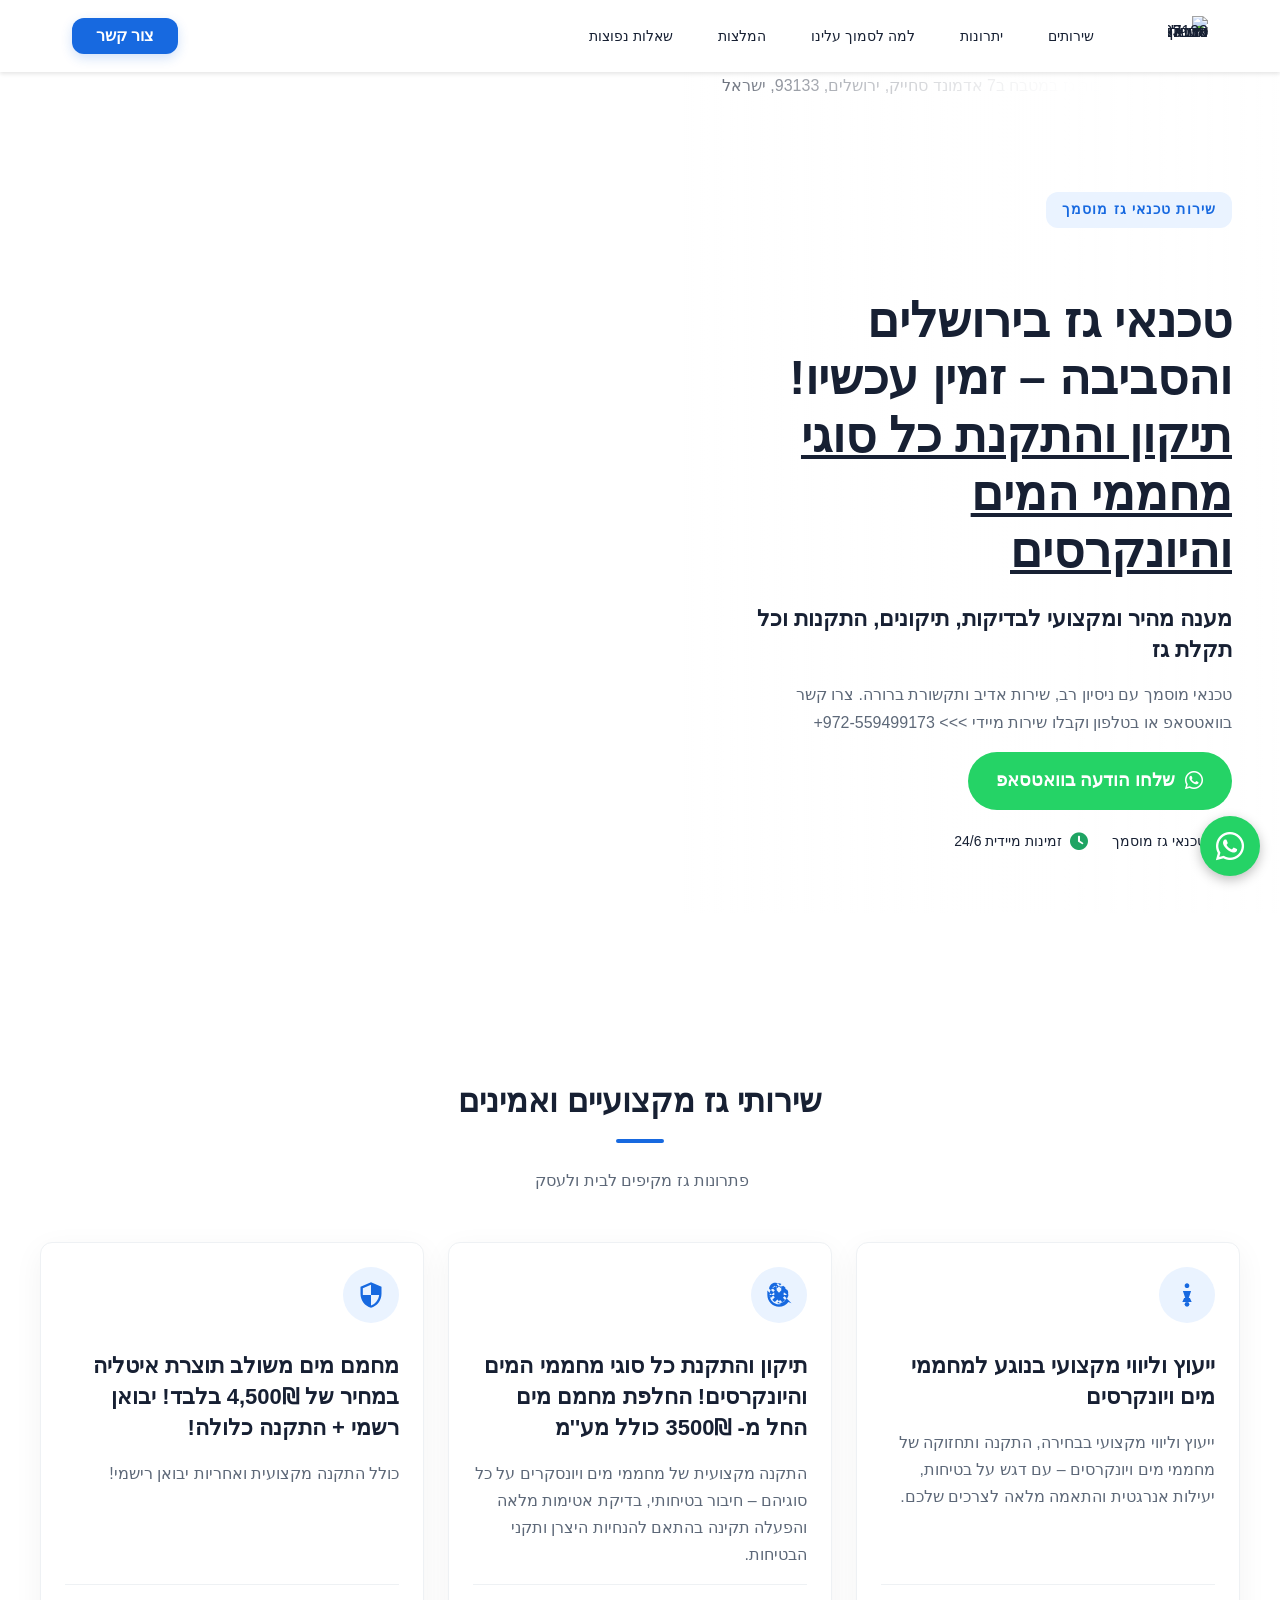
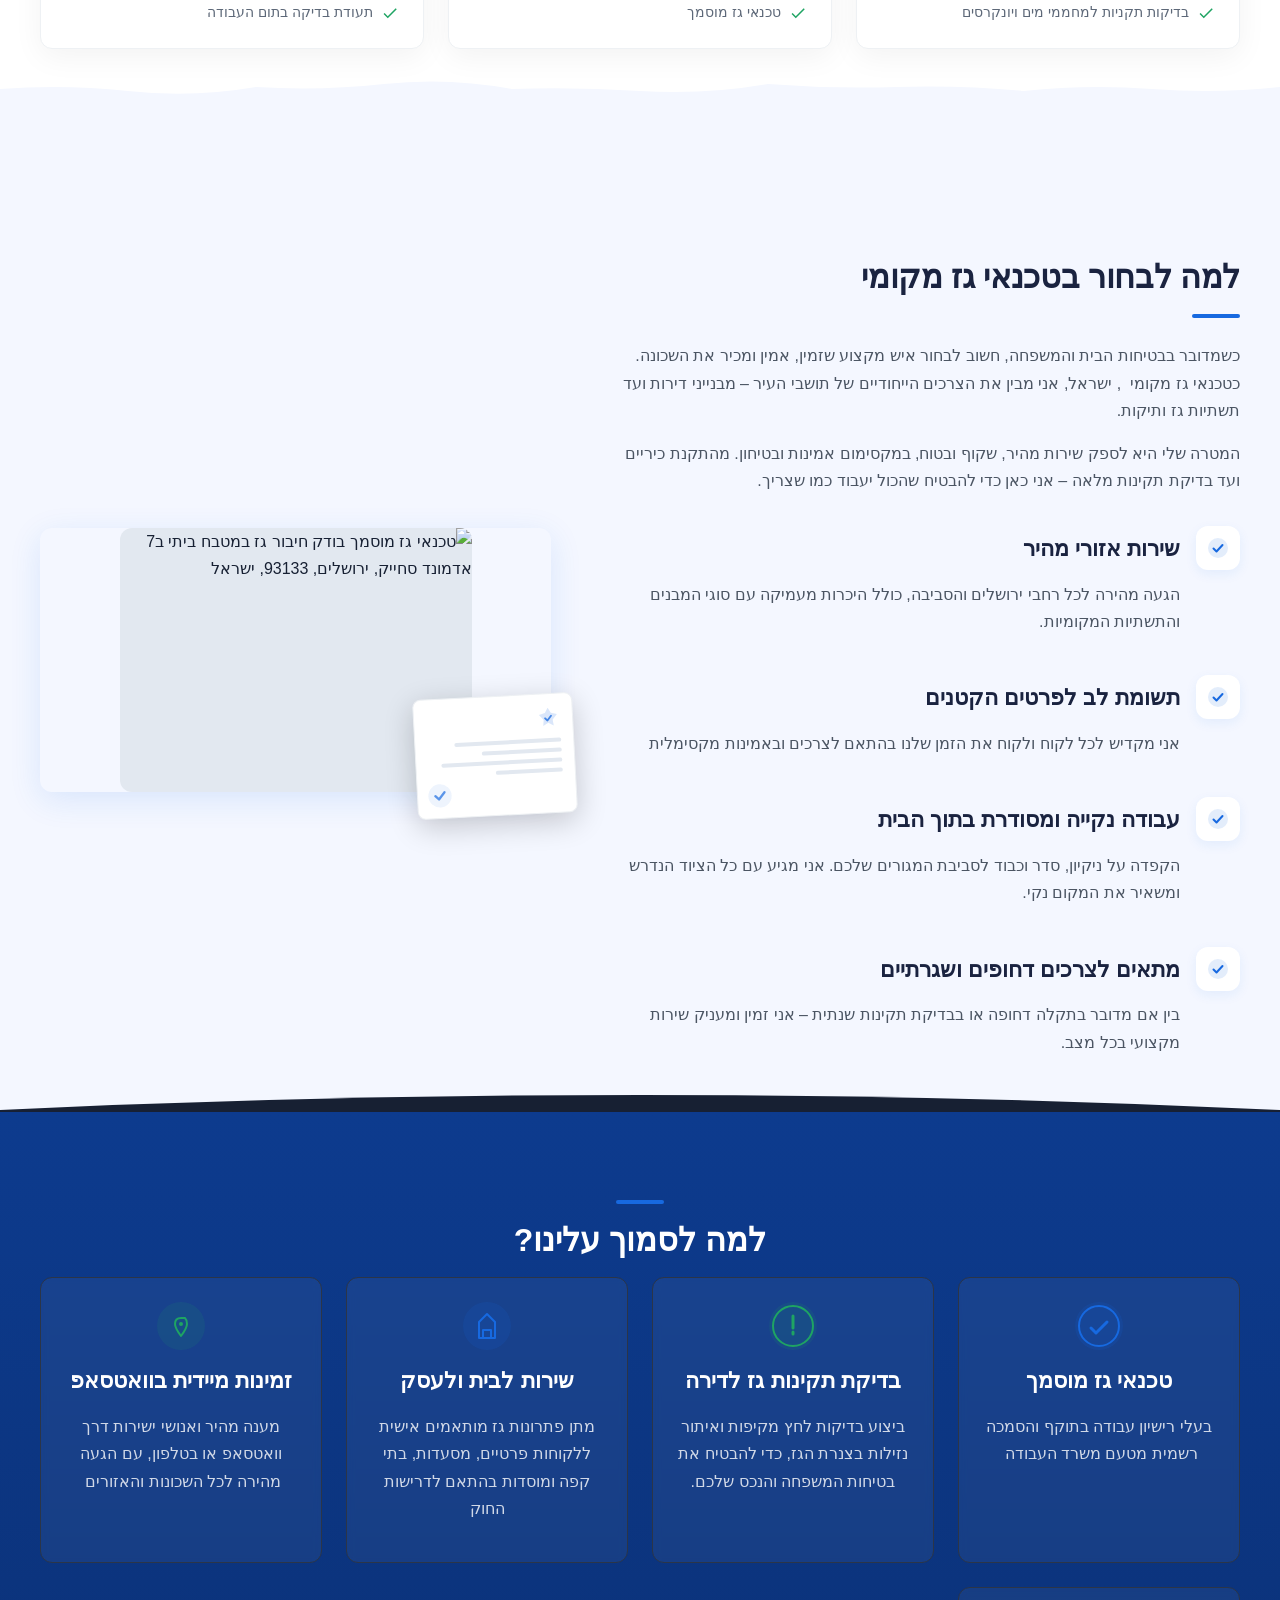
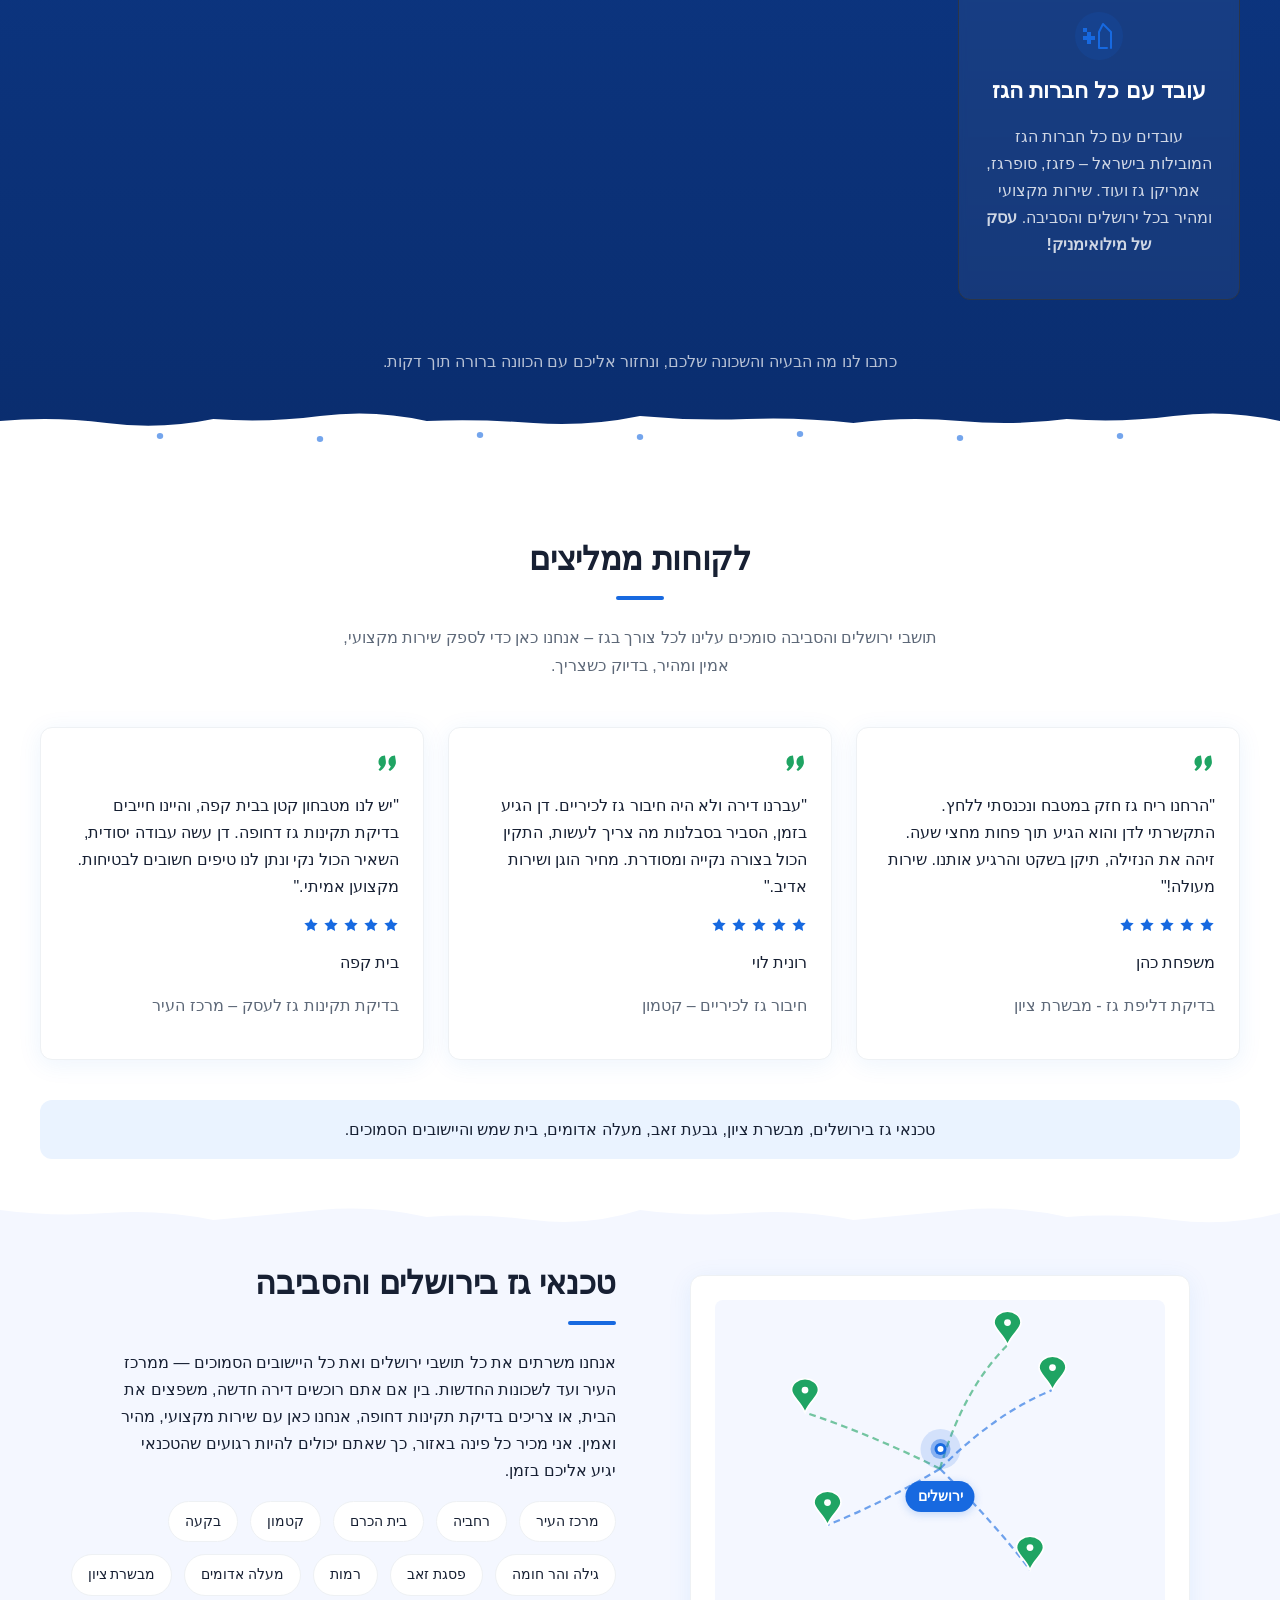
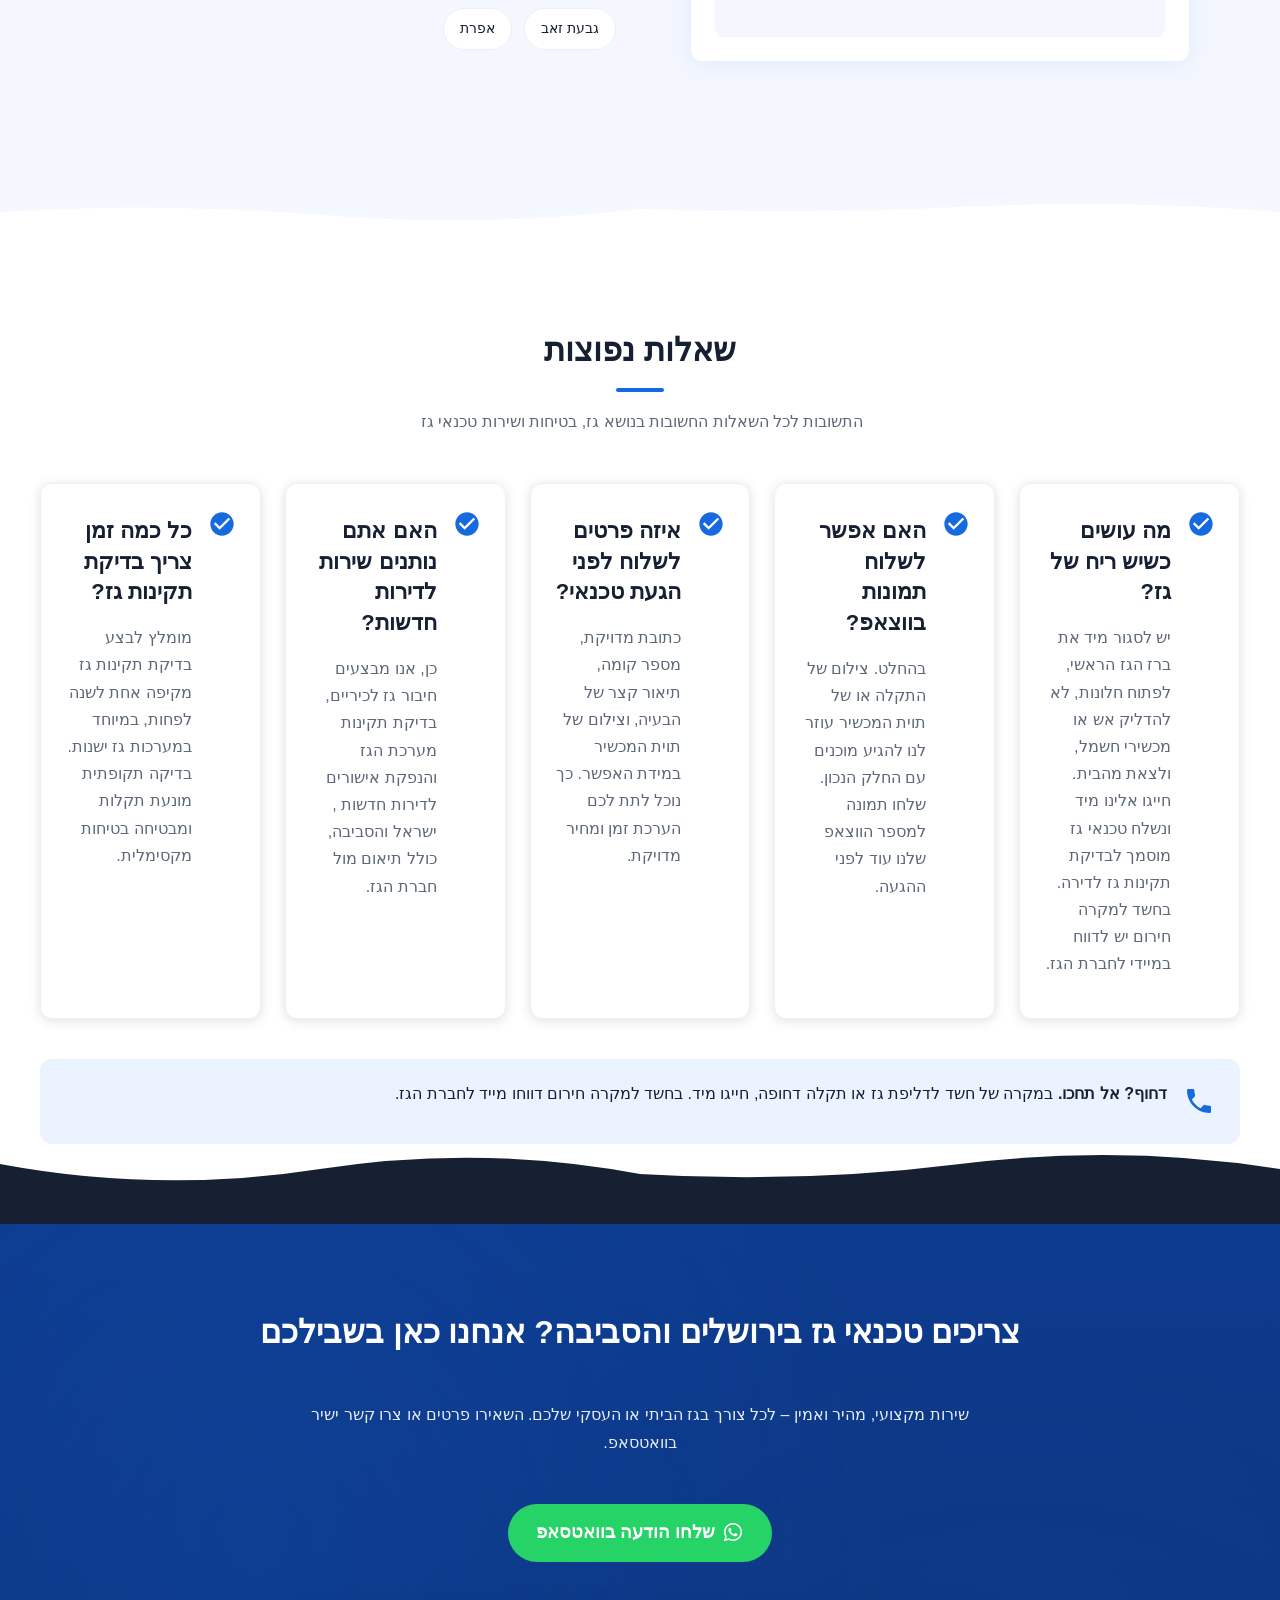
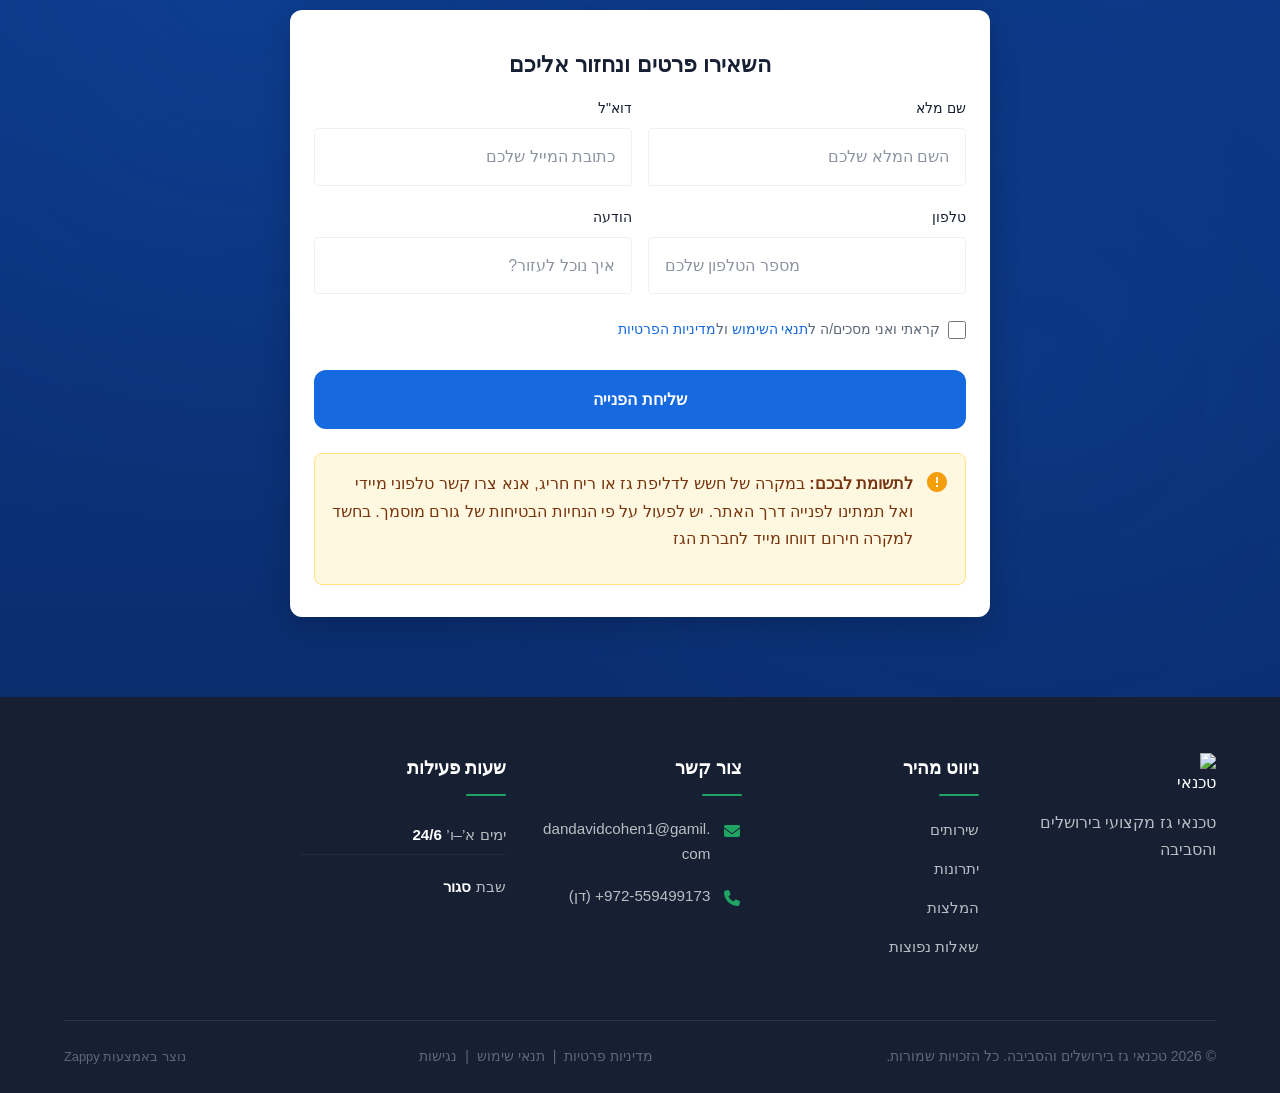
==== commit 4da1f2e3: "Incremental sync: 1 page(s) — update_text" ====
--- a/public/index.html
+++ b/public/index.html
@@ -1 +1 @@
-<!doctype html><html dir="rtl" lang="he"><head><meta charset="UTF-8"><meta content="width=device-width,initial-scale=1" name="viewport"><meta content="index, follow" name="robots"><title>טכנאי גז 24/7? השאירו פרטים ונדאג לכם מיד — טכנאי גז בירושלים</title><meta content="צריכים טכנאי גז בירושלים באופן דחוף? אנחנו כאן להתקנת גז ביתי, בדיקת תקינות וחיבור כיריים. שירות מקצועי ואמין עם זמינות מיידית בוואטסאפ. לחצו עכשיו!" name="description"><meta content="טכנאי גז בירושלים, התקנת גז ביתי ירושלים, בדיקת תקינות גז לדירה, חיבור גז לכיריים ירושלים, גז ירושלים" name="keywords"><link href="/assets/favicon.ico" rel="icon" type="image/x-icon"><link href="/assets/favicon-16x16.png" rel="icon" type="image/png" sizes="16x16"><link href="/assets/favicon-32x32.png" rel="icon" type="image/png" sizes="32x32"><link href="/assets/favicon-48x48.png" rel="icon" type="image/png" sizes="48x48"><link href="/assets/favicon-192x192.png" rel="icon" type="image/png" sizes="192x192"><link href="/assets/favicon-512x512.png" rel="icon" type="image/png" sizes="512x512"><link href="/assets/apple-touch-icon.png" rel="apple-touch-icon"><script>!function(){"use strict";var t="fee62a18-ed36-47d0-abb9-548b7196b8e8",e="https://api.zappy5.com/api/analytics/track",a=18e5,n=2592e6,o=!0,i=!0,r=!0;var s=function(){var e="zappy_visitor_"+t,a=null;try{if(a=localStorage.getItem(e)){var o=JSON.parse(a),i=Date.now();if(i-o.created<n)return o.lastSeen=i,localStorage.setItem(e,JSON.stringify(o)),o.id}}catch(t){console.warn("Zappy Analytics: LocalStorage not available")}var r="zv_"+Date.now()+"_"+Math.random().toString(36).substr(2,9);try{localStorage.setItem(e,JSON.stringify({id:r,created:Date.now(),lastSeen:Date.now()}))}catch(t){}return r}(),c=function(){var e="zappy_session_"+t,n=null;try{if(n=sessionStorage.getItem(e)){var o=JSON.parse(n),i=Date.now();if(i-o.timestamp<a)return o.timestamp=i,sessionStorage.setItem(e,JSON.stringify(o)),o.id}}catch(t){console.warn("Zappy Analytics: SessionStorage not available")}var r="zs_"+Date.now()+"_"+Math.random().toString(36).substr(2,9);try{sessionStorage.setItem(e,JSON.stringify({id:r,timestamp:Date.now()}))}catch(t){}return r}();function l(a,n){n=n||{};var o={website_id:t,event_type:a,page_path:window.location.pathname,referrer:document.referrer||"direct",visitor_id:s,session_id:c,metadata:n};if(navigator.sendBeacon){var i=new Blob([JSON.stringify(o)],{type:"application/json"});navigator.sendBeacon(e,i)}else fetch(e,{method:"POST",headers:{"Content-Type":"application/json"},body:JSON.stringify(o),keepalive:!0}).catch(function(t){console.warn("Zappy Analytics: Failed to track event",t)})}o&&l("pageview",{title:document.title,url:window.location.href}),i&&document.addEventListener("click",function(t){var e=t.target;if("BUTTON"===e.tagName||e.closest("button")){var a="BUTTON"===e.tagName?e:e.closest("button");l("click",{element:"button",text:a.textContent.trim().substring(0,100),id:a.id||null,class:a.className||null})}else if("A"===e.tagName||e.closest("a")){var n="A"===e.tagName?e:e.closest("a");l("navigation",{element:"link",text:n.textContent.trim().substring(0,100),href:n.href,external:n.hostname!==window.location.hostname})}},!0),r&&document.addEventListener("submit",function(t){var e=t.target;l("form_submit",{form_id:e.id||null,form_name:e.name||null,form_action:e.action||null,form_method:e.method||"GET"})},!0);var d=Date.now();window.addEventListener("beforeunload",function(){l("page_unload",{time_on_page:Math.floor((Date.now()-d)/1e3),page_path:window.location.pathname})}),window.zappyAnalytics={track:l,getVisitorId:function(){return s},getSessionId:function(){return c}}}()</script><script>!function(){"use strict";if(!window.zappyFireMarketingEvent){var t={begin_checkout:"checkout_started",purchase:"checkout_complete",add_to_cart:"add_to_cart",view_product:"view_product"},e={whatsapp_click:{ga4:"contact",meta:"Contact",gtm:"whatsapp_click",ecom:!1},phone_click:{ga4:"contact",meta:"Contact",gtm:"phone_click",ecom:!1},contact_form_submitted:{ga4:"generate_lead",meta:"Lead",gtm:"contact_form_submitted",ecom:!1},checkout_started:{ga4:"begin_checkout",meta:"InitiateCheckout",gtm:"begin_checkout",ecom:!0},checkout_complete:{ga4:"purchase",meta:"Purchase",gtm:"purchase",ecom:!0},product_inquiry:{ga4:"generate_lead",meta:"Lead",gtm:"product_inquiry",ecom:!1},add_to_cart:{ga4:"add_to_cart",meta:"AddToCart",gtm:"add_to_cart",ecom:!0},view_product:{ga4:"view_item",meta:"ViewContent",gtm:"view_item",ecom:!0}};window.zappyFlushPendingMetaEvents=l,window.zappyFireMarketingEvent=function(r,n,o){try{o=o||{};var p=t[r]||r,d=e[p];if(!d)return;(n=n||{}).pagePath||n.page_path||(n.pagePath=a());var l="",m=!1,s=!1;if("checkout_complete"===p&&(m=!(!(l=String(n.orderId||n.order_id||n.transaction_id||""))||!function(t){if(!t)return!1;try{return"1"===window.sessionStorage.getItem(c(t))}catch(t){return!1}}(l)),s=!(!l||!u(l)),m&&s))return;if(!o.skipFirstParty&&!m)try{window.zappyAnalytics&&"function"==typeof window.zappyAnalytics.track&&window.zappyAnalytics.track(p,n)}catch(t){}if(!m){try{if(window.dataLayer=window.dataLayer||[],d.ecom){var _=i(p,n),h={};_.transaction_id&&(h.transaction_id=_.transaction_id),null!=_.value&&(h.value=_.value),_.currency&&(h.currency=_.currency),_.items&&(h.items=_.items),window.dataLayer.push({ecommerce:null}),window.dataLayer.push({event:d.gtm,ecommerce:h}),"checkout_complete"!==p&&"checkout_started"!==p||(window.dataLayer.push({ecommerce:null}),window.dataLayer.push({event:p,ecommerce:h}))}else{var w={event:d.gtm};for(var f in n)Object.prototype.hasOwnProperty.call(n,f)&&(w[f]=n[f]);window.dataLayer.push(w)}}catch(t){}l&&function(t){if(t)try{window.sessionStorage.setItem(c(t),"1")}catch(t){}}(l)}}catch(t){}};var r=Object.create(null);document.addEventListener("click",function(t){try{var e=t.target;if(!e)return;var r=s(e,".whatsapp-float, a.whatsapp-float, [data-zappy-whatsapp]"),n=function(t){for(var e=t;e&&e!==document;){if("A"===e.tagName)return e;e=e.parentElement}return null}(e),i=n&&n.href||"";if(r||n&&function(t){if(!t)return!1;var e=String(t).toLowerCase();return-1!==e.indexOf("wa.me/")||-1!==e.indexOf("api.whatsapp.com")||-1!==e.indexOf("whatsapp.com/send")||0===e.indexOf("whatsapp:")}(i)){if(!m("wa:"+i)){var c=r?"float":"link";window.zappyFireMarketingEvent("whatsapp_click",{source:c,href:i||null,pagePath:a()})}return}var o=s(e,".phone-header-btn, .nav-phone-btn, .call-btn, [data-zappy-phone]"),u="";if(n&&n.href&&0===String(n.href).toLowerCase().indexOf("tel:")?u=n.href:o&&o.href&&0===String(o.href).toLowerCase().indexOf("tel:")&&(u=o.href),o||u){var p="";return u&&(p=String(u).replace(/^tel:/i,"").trim()),void(m("tel:"+(p||o&&o.id||"btn"))||window.zappyFireMarketingEvent("phone_click",{source:o?"button":"link",phone:p||null,href:u||null,pagePath:a()}))}}catch(t){}},!0)}function a(){try{if(window.ZAPPY_CONFIG&&window.ZAPPY_CONFIG.currentPagePath)return window.ZAPPY_CONFIG.currentPagePath}catch(t){}try{return window.location.pathname||"/"}catch(t){return"/"}}function n(t){var e=(t=t||{}).items||t.cartItems||t.cart_items||t.lineItems||[];Array.isArray(e)||(e=[]);for(var r=[],a=0;a<e.length;a++){var n=e[a];if(n&&"object"==typeof n){var i=String(n.item_id||n.productId||n.product_id||n.id||"").trim(),c=String(n.item_name||n.productName||n.product_name||n.name||"").trim(),o=parseFloat(null!=n.price?n.price:null!=n.unitPrice?n.unitPrice:0)||0,u=Math.max(1,parseInt(null!=n.quantity?n.quantity:null!=n.qty?n.qty:1,10)||1);(i||c)&&r.push({item_id:i||c,item_name:c||i,price:o,quantity:u})}}return r}function i(t,e){var r=n(e=e||{}),i=parseFloat(null!=e.value?e.value:null!=e.total?e.total:0)||0,c=String(e.currency||"USD").toUpperCase();if("checkout_complete"===t)return{transaction_id:String(e.transaction_id||e.orderId||e.order_id||e.orderNumber||"")||void 0,value:i,currency:c,items:r};if("checkout_started"===t)return{value:i,currency:c,items:r};if("add_to_cart"===t){var o=r.length?r:[{item_id:String(e.productId||e.product_id||""),item_name:String(e.productName||e.product_name||""),price:parseFloat(null!=e.value?e.value:null!=e.price?e.price:0)||0,quantity:parseInt(null!=e.quantity?e.quantity:1,10)||1}].filter(function(t){return t.item_id||t.item_name});return{value:i||(o[0]?o[0].price*o[0].quantity:0),currency:c,items:o}}if("view_product"===t){var u=r.length?r:[{item_id:String(e.productId||e.product_id||""),item_name:String(e.productName||e.product_name||""),price:parseFloat(null!=e.price?e.price:null!=e.value?e.value:0)||0,quantity:1}].filter(function(t){return t.item_id||t.item_name});return{currency:c,value:i||(u[0]?u[0].price:0),items:u}}return"whatsapp_click"===t||"phone_click"===t?{method:"whatsapp_click"===t?"whatsapp":"phone",page_path:e.pagePath||a()}:"contact_form_submitted"===t||"product_inquiry"===t?{page_path:e.pagePath||a()}:e}function c(t){return"zappy_purchase_fired_"+String(t||"")}function o(t){return"zappy_purchase_meta_fired_"+String(t||"")}function u(t){if(!t)return!1;try{return"1"===window.sessionStorage.getItem(o(t))}catch(t){return!1}}function p(t){if(t)try{window.sessionStorage.setItem(o(t),"1")}catch(t){}}function d(){try{return Array.isArray(window.__zappyPendingMetaEvents)||(window.__zappyPendingMetaEvents=[]),window.__zappyPendingMetaEvents}catch(t){return[]}}function l(){if("function"==typeof window.fbq){var t=d().slice();try{window.__zappyPendingMetaEvents=[]}catch(t){}for(var e=0;e<t.length;e++){var r=t[e];if(r&&r.eventName&&(!r.orderId||!u(r.orderId)))try{window.fbq("track",r.eventName,r.params||{}),r.orderId&&p(r.orderId)}catch(t){}}}}function m(t){var e=Date.now();return!!(r[t]&&e-r[t]<800)||(r[t]=e,!1)}function s(t,e){return t&&t.closest?t.closest(e):null}}()</script><meta content="טכנאי גז 24/7? השאירו פרטים ונדאג לכם מיד — טכנאי גז בירושלים" property="og:title"><meta content="צריכים טכנאי גז בירושלים באופן דחוף? אנחנו כאן להתקנת גז ביתי, בדיקת תקינות וחיבור כיריים. שירות מקצועי ואמין עם זמינות מיידית בוואטסאפ. לחצו עכשיו!" property="og:description"><meta content="summary_large_image" name="twitter:card"><meta content="טכנאי גז 24/7? השאירו פרטים ונדאג לכם מיד — טכנאי גז בירושלים" name="twitter:title"><meta content="צריכים טכנאי גז בירושלים באופן דחוף? אנחנו כאן להתקנת גז ביתי, בדיקת תקינות וחיבור כיריים. שירות מקצועי ואמין עם זמינות מיידית בוואטסאפ. לחצו עכשיו!" name="twitter:description"><script type="application/ld+json">{"@context":"https://schema.org","@graph":[{"@type":"LocalBusiness","@id":"https://gaz-technician-in-jerusalem.zappy5.app#organization","name":"טכנאי גז בירושלים","url":"https://gaz-technician-in-jerusalem.zappy5.app","description":"A gas technician service operating in Jerusalem and the surrounding area, focused on local residential and commercial clients. The website is a single landing page designed to drive immediate contact via WhatsApp and a floating call button, emphasizing quick accessibility and trust for urgent or routine gas-related needs.","address":{"@type":"PostalAddress","streetAddress":"ירושלים"},"contactPoint":[{"@type":"ContactPoint","contactType":"customer service","email":"dandavidcohen1@gamil.com","telephone":"+972559499173"}]},{"@type":"WebSite","@id":"https://gaz-technician-in-jerusalem.zappy5.app#website","url":"https://gaz-technician-in-jerusalem.zappy5.app","name":"טכנאי גז בירושלים","publisher":{"@id":"https://gaz-technician-in-jerusalem.zappy5.app#organization"}},{"@type":"ContactPage","@id":"https://gaz-technician-in-jerusalem.zappy5.app#contactpage","url":"https://gaz-technician-in-jerusalem.zappy5.app","name":"טכנאי גז 24/7? השאירו פרטים ונדאג לכם מיד — טכנאי גז בירושלים","mainEntity":{"@id":"https://gaz-technician-in-jerusalem.zappy5.app#organization"},"potentialAction":{"@type":"CommunicateAction","target":{"@type":"EntryPoint","urlTemplate":"https://gaz-technician-in-jerusalem.zappy5.app/api/email/contact-form","actionPlatform":["http/method=POST"],"contentType":"application/json"},"instrument":[{"@type":"PropertyValue","name":"name","propertyID":"text","valueRequired":true,"description":"השם המלא שלכם"},{"@type":"PropertyValue","name":"email","propertyID":"email","valueRequired":true,"description":"כתובת המייל שלכם"},{"@type":"PropertyValue","name":"phone","propertyID":"tel","valueRequired":true,"description":"מספר הטלפון שלכם"},{"@type":"PropertyValue","name":"message","propertyID":"text","valueRequired":false,"description":"איך נוכל לעזור?"},{"@type":"PropertyValue","name":"privacy_consent","propertyID":"checkbox","valueRequired":true}]}}]}</script><style id="zappy-critical-above-fold-css">html{box-sizing:border-box;-webkit-text-size-adjust:100%}*,::after,::before{box-sizing:inherit}body{margin:0;min-width:320px;overflow-x:clip}img,svg,video{max-width:100%;height:auto}main{display:block}.container{width:min(100% - 32px,1200px);margin-inline:auto}.navbar,header .navbar,header[role=banner],nav.navbar{position:relative;z-index:1000;width:100%}.nav-container,.navbar .container{display:flex;align-items:center;justify-content:space-between;min-height:64px}.logo,.logo-link img{display:block;width:35px;height:35px;object-fit:contain}#navMenu,.nav-menu{list-style:none;margin:0;padding:0}#navMenu a,.nav-menu a,.navbar .nav-links a,.navbar a{color:inherit;text-decoration:none}#navMenu .sub-menu,.nav-menu .sub-menu,.navbar .sub-menu{display:none}.fa,.fa-brands,.fa-regular,.fa-solid,.fab,.far,.fas{display:inline-block;min-width:1em;text-align:center}html:not(#zappy-noop) .navbar:has(.nav-ecommerce-icons)>.phone-header-btn,html:not(#zappy-noop)[data-zappy-site-type=ecommerce] .phone-header-btn{display:none!important;visibility:hidden!important;width:0!important;height:0!important;pointer-events:none!important}.zappy-preview-empty-store-cta{display:none!important;visibility:hidden!important;height:0!important;max-height:0!important;overflow:hidden!important;margin:0!important;padding:0!important;border:0!important;box-shadow:none!important}.zappy-catalog-menu{background:var(--surface-color,var(--surface,linear-gradient(135deg,#f8f9fa 0,#fff 100%)));border-bottom:1px solid var(--border-color,#e5e7eb);padding:0;position:sticky;top:0;z-index:90}.zappy-catalog-menu.rtl,.zappy-catalog-menu[dir=rtl]{direction:rtl}.zappy-catalog-menu.ltr,.zappy-catalog-menu[dir=ltr]{direction:ltr}.catalog-menu-container{max-width:1440px;margin:0 auto;display:flex;align-items:center;gap:8px;padding:10px 24px;overflow:visible}.catalog-menu-categories,.catalog-menu-list{display:flex;align-items:center;gap:4px;flex-wrap:wrap;margin:0;padding:0;list-style:none}.catalog-menu-item{display:inline-flex;align-items:center;padding:8px 16px;font-size:14px;font-weight:500;color:var(--text-color,var(--text,#374151));text-decoration:none;border-radius:20px;white-space:nowrap}.catalog-menu-all{background:var(--primary-color,var(--primary,#111));color:var(--text-light,#fff)!important}.catalog-menu-parent{position:relative;display:inline-flex;align-items:center}.catalog-menu-trigger{display:inline-flex;align-items:center;gap:6px}.catalog-menu-chevron{flex-shrink:0}.catalog-menu-parent>.sub-menu{display:none!important;visibility:hidden!important;opacity:0!important;pointer-events:none!important}.hero-section,.index-hero-section,section[class*=hero]{position:relative;overflow:hidden}.hero-section,.index-hero-section{min-height:560px}section[data-hero-type*=fullscreen]{min-height:100vh}.hero-bg-image,.hero-bg-wrapper,section[class*=hero] [class*=hero-bg]{position:absolute;inset:0;width:100%;height:100%}.hero-bg-image img,.hero-bg-wrapper img,section[class*=hero] [data-hero-bg],section[class*=hero] img[data-hero-background=true]{width:100%!important;height:100%!important;object-fit:cover!important;display:block}.hero-content,section[class*=hero] .container{position:relative;z-index:2}@media(max-width:768px){:root{--header-height:72px;--total-header-height:72px;--zappy-mobile-menu-top:72px}html[data-zappy-site-type=ecommerce] body{padding-top:var(--total-header-height,72px)}html[data-zappy-site-type=ecommerce] body>.navbar:not(.zappy-catalog-menu),html[data-zappy-site-type=ecommerce] body>nav.navbar{position:fixed!important;top:0;left:0;right:0;z-index:100000;width:100%;margin-bottom:0}.zappy-catalog-menu{position:fixed;top:var(--header-height,72px);left:0;right:0;z-index:99999}.nav-container,.navbar .container{min-height:60px}#navMenu,.nav-menu{max-width:100vw;overflow-x:hidden}.hero-section,.index-hero-section,section[class*=hero],section[data-hero-type*=fullscreen]{min-height:100svh}.hero-bg-image,.hero-bg-wrapper,.hero-scrim{min-height:100svh}}:root{--nav-bg:#FFFFFF}.navbar{background-color:#fff!important}/* ZAPPY_ANNOUNCEMENT_HEADER_OFFSET_CSS_V3 */ :root{--zappy-header-stack-height:calc(var(--zappy-announcement-height, 40px) + var(--header-height, 72px))}body:has(.zappy-announcement-bar) .navbar:not(.zappy-catalog-menu):not(.mobile-search-panel),body:has(.zappy-announcement-bar) header.navbar,body:has(.zappy-announcement-bar) nav.navbar:not(.zappy-catalog-menu){top:var(--zappy-announcement-height,40px)!important}[data-zappy-content-align]{display:flex!important;flex-direction:column!important}[data-zappy-content-align^=top-]{justify-content:flex-start!important}[data-zappy-content-align^=center-],[data-zappy-content-align^=lower-],[data-zappy-content-align^=upper-]{justify-content:center!important}[data-zappy-content-align^=bottom-]{justify-content:flex-end!important}[data-zappy-content-align$="-left"],[data-zappy-content-align$="-mid-left"]{align-items:flex-start!important;text-align:start!important}[data-zappy-content-align$="-center"]{align-items:center!important;text-align:center!important}[data-zappy-content-align$="-mid-right"],[data-zappy-content-align$="-right"]{align-items:flex-end!important;text-align:end!important}[data-zappy-content-align] [data-zappy-align-target]{margin-left:auto;margin-right:auto}[data-zappy-content-align$="-center"] [data-zappy-align-target],[data-zappy-content-align$="-center"] [data-zappy-align-target]>*{text-align:center!important}</style><link href="/styles.css" rel="stylesheet"><script>window.ZAPPY_WEBSITE_ID="fee62a18-ed36-47d0-abb9-548b7196b8e8",window.ZAPPY_API_BASE="https://api.zappy5.com"</script><link href="/assets/site-image-index-hero-image-1.webp" rel="preload" as="image" fetchpriority="high"><style id="zappy-dropdown-submenu-styles">#navMenu li:has(.sub-menu),.nav-menu li:has(.sub-menu),.navbar li:has(.sub-menu),nav li:has(.sub-menu){position:relative}#navMenu .sub-menu,.nav-menu .sub-menu,.navbar .sub-menu,nav .sub-menu{display:block!important;position:absolute!important;top:100%;left:0;min-width:220px;border-radius:8px;box-shadow:0 8px 25px rgba(0,0,0,.15);padding:8px 0;opacity:0;visibility:hidden;transform:translateY(10px);transition:all .3s ease;z-index:1000;list-style:none;pointer-events:none}#navMenu li:hover>.sub-menu,.nav-menu li:hover>.sub-menu,.navbar li:hover>.sub-menu,nav li:hover>.sub-menu{opacity:1!important;visibility:visible!important;transform:translateY(0)!important;pointer-events:auto!important}.sub-menu li{list-style:none;margin:0;padding:0}.sub-menu a{display:block!important;padding:10px 16px!important;color:var(--text-dark,#333)!important;font-weight:500;text-decoration:none;white-space:nowrap;transition:background-color .2s}.sub-menu .zappy-nav-child>a{padding-left:28px!important;font-size:.9em!important;opacity:.85!important}[dir=rtl] .sub-menu .zappy-nav-child>a,html[lang=ar] .sub-menu .zappy-nav-child>a,html[lang=he] .sub-menu .zappy-nav-child>a{padding-left:10px!important;padding-right:28px!important}.sub-menu .zappy-nav-parent>a{font-weight:600!important}.sub-menu a:hover{background-color:#f5f5f5}[dir=rtl] .nav-menu .sub-menu,[dir=rtl] .navbar .sub-menu,[dir=rtl] nav .sub-menu,html[lang=ar] .nav-menu .sub-menu,html[lang=ar] .navbar .sub-menu,html[lang=ar] nav .sub-menu,html[lang=he] .nav-menu .sub-menu,html[lang=he] .navbar .sub-menu,html[lang=he] nav .sub-menu{left:auto!important;right:0!important}.sub-menu:empty,.sub-menu:not(:has(li)):not(:has(> a)),.sub-menu:not(:has(li:not(.zappy-hidden-menu-item))):not(:has(> a)){display:none!important;opacity:0!important;visibility:hidden!important;pointer-events:none!important}li:has(.menu-group-title):hover>.sub-menu{opacity:1!important;visibility:visible!important;transform:translateY(0)!important;pointer-events:auto!important}#navMenu>li>.menu-group-title,.nav-menu>li>.menu-group-title{display:inline-block;padding:.5rem 1rem;cursor:default;user-select:none}@media (max-width:768px){#navMenu .sub-menu,.nav-menu .sub-menu,.navbar .sub-menu,nav .sub-menu{position:static!important;transform:none!important;box-shadow:none!important;background:0 0!important;max-height:0;overflow:hidden;opacity:0;visibility:hidden;transition:max-height .3s ease,opacity .3s ease;padding:0!important;border-radius:0!important}#navMenu .sub-menu.mobile-expanded,.nav-menu .sub-menu.mobile-expanded,.navbar .sub-menu.mobile-expanded{max-height:none!important;overflow-y:visible!important;opacity:1!important;visibility:visible!important;padding:8px 0 8px 16px!important}[dir=rtl] .sub-menu.mobile-expanded,html[lang=he] .sub-menu.mobile-expanded{padding:8px 16px 8px 0!important}#navMenu li:hover>.sub-menu,.nav-menu li:hover>.sub-menu,.navbar li:hover>.sub-menu,nav li:hover>.sub-menu{opacity:0;visibility:hidden;pointer-events:none}#navMenu li>.sub-menu.mobile-expanded,.nav-menu li>.sub-menu.mobile-expanded,.navbar li>.sub-menu.mobile-expanded,nav li>.sub-menu.mobile-expanded{opacity:1!important;visibility:visible!important;pointer-events:auto!important}#navMenu li:has(.sub-menu),.nav-menu li:has(.sub-menu),.navbar li:has(.sub-menu),nav li:has(.sub-menu){display:flex!important;flex-wrap:wrap!important;align-items:center!important;position:relative!important;min-height:44px!important}#navMenu li:has(.sub-menu)>a,.nav-menu li:has(.sub-menu)>a,.navbar li:has(.sub-menu)>a,nav li:has(.sub-menu)>a{flex:1!important;min-width:0!important}#navMenu li:has(.sub-menu)>.menu-group-title,.nav-menu li:has(.sub-menu)>.menu-group-title,.navbar li:has(.sub-menu)>.menu-group-title,nav li:has(.sub-menu)>.menu-group-title{flex:1!important;min-width:0!important;display:flex!important;align-items:center!important;padding:12px 16px!important;min-height:44px!important;line-height:1.4!important;font-weight:600!important;box-sizing:border-box!important}#navMenu li:has(.sub-menu)>.sub-menu,.nav-menu li:has(.sub-menu)>.sub-menu,.navbar li:has(.sub-menu)>.sub-menu,nav li:has(.sub-menu)>.sub-menu{flex-basis:100%!important;width:100%!important}#navMenu li:has(.sub-menu)>a [class*=arrow],#navMenu li:has(.sub-menu)>a [class*=chevron],.nav-menu li:has(.sub-menu)>a .fa-angle-down,.nav-menu li:has(.sub-menu)>a .fa-chevron-down,.nav-menu li:has(.sub-menu)>a [class*=arrow],.nav-menu li:has(.sub-menu)>a [class*=chevron],nav li:has(.sub-menu)>a [class*=arrow],nav li:has(.sub-menu)>a [class*=chevron]{display:none!important;visibility:hidden!important}.mobile-submenu-toggle{display:flex!important;align-items:center!important;justify-content:center!important;width:44px!important;height:auto!important;background:0 0!important;border:none!important;cursor:pointer!important;color:var(--text-dark)!important;position:static!important;flex-shrink:0!important;align-self:stretch!important;z-index:2!important;padding:0!important;margin:0!important}.mobile-submenu-toggle::after{content:''!important;width:0!important;height:0!important;border-left:6px solid transparent!important;border-right:6px solid transparent!important;border-top:7px solid currentColor!important;transition:transform .3s ease!important}.mobile-submenu-toggle.expanded::after{transform:rotate(180deg)!important}.sub-menu a{padding:10px 0!important;display:block!important;color:var(--text-dark)!important;white-space:normal!important}.sub-menu .zappy-nav-child>a{padding-left:28px!important;font-size:.9em!important;opacity:.85!important}[dir=rtl] .sub-menu .zappy-nav-child>a,html[lang=ar] .sub-menu .zappy-nav-child>a,html[lang=he] .sub-menu .zappy-nav-child>a{padding-left:0!important;padding-right:28px!important}.sub-menu .zappy-nav-parent>a{font-weight:600!important}#navMenu.active,.nav-menu.active{max-width:100vw!important;overflow-x:hidden!important;box-sizing:border-box!important}.navbar .sub-menu li a,.zappy-products-dropdown .sub-menu a,nav.navbar .sub-menu li a{color:var(--text-dark)!important}}@media (min-width:769px){.mobile-submenu-toggle{display:none!important}}</style><style id="zappy-widget-visibility">html[dir=rtl] .whatsapp-float{right:20px!important;left:auto!important}html:not([dir]) .whatsapp-float,html[dir=ltr] .whatsapp-float{left:20px!important;right:auto!important}html[dir=rtl] #mic-access-tool-general-button,html[dir=rtl] #mic-init-access-tool #mic-access-tool-general-button,html[dir=rtl] #mic-init-access-tool .mic-access-tool-general-button,html[dir=rtl] ._access-icon,html[dir=rtl] .mic-access-tool-general-button{left:20px!important;right:auto!important}html:not([dir]) #mic-access-tool-general-button,html:not([dir]) #mic-init-access-tool #mic-access-tool-general-button,html:not([dir]) #mic-init-access-tool .mic-access-tool-general-button,html:not([dir]) ._access-icon,html:not([dir]) .mic-access-tool-general-button,html[dir=ltr] #mic-access-tool-general-button,html[dir=ltr] #mic-init-access-tool #mic-access-tool-general-button,html[dir=ltr] #mic-init-access-tool .mic-access-tool-general-button,html[dir=ltr] ._access-icon,html[dir=ltr] .mic-access-tool-general-button{right:20px!important;left:auto!important}@media (max-width:768px){.whatsapp-float{display:flex!important}}@media (min-width:769px){.whatsapp-float{display:flex!important}}@media (max-width:768px){#mic-access-tool-general-button,#mic-init-access-tool #mic-access-tool-general-button,#mic-init-access-tool .mic-access-tool-general-button,._access-icon,.mic-access-tool-general-button{display:flex!important;visibility:visible!important;opacity:1!important;pointer-events:auto!important}#mic-access-tool-box.opened-mic-access-tool,#mic-init-access-tool #mic-access-tool-box.opened-mic-access-tool,.mic-access-tool-box.opened-mic-access-tool{visibility:visible!important;opacity:1!important;pointer-events:auto!important}}@media (min-width:769px){#mic-access-tool-general-button,#mic-init-access-tool #mic-access-tool-general-button,#mic-init-access-tool .mic-access-tool-general-button,._access-icon,.mic-access-tool-general-button{display:flex!important;visibility:visible!important;opacity:1!important;pointer-events:auto!important}#mic-access-tool-box.opened-mic-access-tool,#mic-init-access-tool #mic-access-tool-box.opened-mic-access-tool,.mic-access-tool-box.opened-mic-access-tool{visibility:visible!important;opacity:1!important;pointer-events:auto!important}}</style></head><body><meta charset="UTF-8"><meta content="width=device-width,initial-scale=1" name="viewport"><title>טכנאי גז 24/7? השאירו פרטים ונדאג לכם מיד — טכנאי גז ב7 אדמונד סחייק, ירושלים, 93133, ישראל</title><meta content="צריכים טכנאי גז ב7 אדמונד סחייק, ירושלים, 93133, ישראל באופן דחוף? אנחנו כאן להתקנת גז ביתי, בדיקת תקינות וחיבור כיריים. שירות מקצועי ואמין עם זמינות מיידית בוואטסאפ. לחצו עכשיו!" name="description"><meta content="טכנאי גז ב7 אדמונד סחייק, ירושלים, 93133, ישראל, התקנת גז ביתי 7 אדמונד סחייק, ירושלים, 93133, ישראל, בדיקת תקינות גז לדירה, חיבור גז לכיריים 7 אדמונד סחייק, ירושלים, 93133, ישראל, גז 7 אדמונד סחייק, ירושלים, 93133, ישראל" name="keywords"><meta content="index, follow" name="robots"><meta content="טכנאי גז 24/7? השאירו פרטים ונדאג לכם מיד — טכנאי גז ב7 אדמונד סחייק, ירושלים, 93133, ישראל" property="og:title"><meta content="צריכים טכנאי גז ב7 אדמונד סחייק, ירושלים, 93133, ישראל באופן דחוף? אנחנו כאן להתקנת גז ביתי, בדיקת תקינות וחיבור כיריים. שירות מקצועי ואמין עם זמינות מיידית בוואטסאפ. לחצו עכשיו!" property="og:description"><meta content="website" property="og:type"><meta content="he_IL" property="og:locale"><meta content="summary_large_image" name="twitter:card"><meta content="טכנאי גז 24/7? השאירו פרטים ונדאג לכם מיד — טכנאי גז ב7 אדמונד סחייק, ירושלים, 93133, ישראל" name="twitter:title"><meta content="צריכים טכנאי גז ב7 אדמונד סחייק, ירושלים, 93133, ישראל באופן דחוף? אנחנו כאן להתקנת גז ביתי, בדיקת תקינות וחיבור כיריים. שירות מקצועי ואמין עם זמינות מיידית בוואטסאפ. לחצו עכשיו!" name="twitter:description"><style>.skip-link{position:absolute;top:0;left:0;transform:translateY(-200%);padding:12px 18px;background:var(--bg-dark,#1a1a1a);color:var(--text-light,#fff);font-weight:600;border-radius:0 0 8px 0;z-index:10000}.skip-link:focus{transform:none;outline:2px solid var(--ring,#fff);outline-offset:2px}:focus-visible{outline:2px solid var(--ring,currentColor);outline-offset:3px}</style><link href="/assets/favicon.ico" rel="icon" type="image/x-icon"><link href="/assets/favicon-16x16.png" rel="icon" type="image/png" sizes="16x16"><link href="/assets/favicon-32x32.png" rel="icon" type="image/png" sizes="32x32"><link href="/assets/favicon-48x48.png" rel="icon" type="image/png" sizes="48x48"><link href="/assets/favicon-192x192.png" rel="icon" type="image/png" sizes="192x192"><link href="/assets/favicon-512x512.png" rel="icon" type="image/png" sizes="512x512"><link href="/assets/apple-touch-icon.png" rel="apple-touch-icon"><link href="https://cdn.jsdelivr.net/npm/vanilla-cookieconsent@3/dist/cookieconsent.css" rel="stylesheet"><a href="#main" class="skip-link">דלג לתוכן הראשי</a><nav class="navbar" dir="rtl"><button class="mobile-toggle" aria-label="Menu" id="mobileToggle"><svg viewBox="0 0 24 24" fill="none" height="24" width="24" class="hamburger-icon" style="display:block !important"><path d="M3 12h18M3 6h18M3 18h18" stroke="currentColor" stroke-width="2" stroke-linecap="round"></path></svg> <svg viewBox="0 0 24 24" fill="none" height="24" width="24" class="close-icon" style="display:none !important"><path d="M18 6L6 18M6 6l12 12" stroke="currentColor" stroke-width="2" stroke-linecap="round"></path></svg></button> <button class="phone-header-btn" aria-label="Call" data-phone="+972559499173"><svg viewBox="0 0 24 24" fill="currentColor" height="20" width="20"><path d="M22 16.92v3a2 2 0 0 1-2.18 2 19.79 19.79 0 0 1-8.63-3.07 19.5 19.5 0 0 1-6-6 19.79 19.79 0 0 1-3.07-8.67A2 2 0 0 1 4.11 2h3a2 2 0 0 1 2 1.72 12.84 12.84 0 0 0 .7 2.81 2 2 0 0 1-.45 2.11L8.09 9.91a16 16 0 0 0 6 6l1.27-1.27a2 2 0 0 1 2.11-.45 12.84 12.84 0 0 0 2.81.7A2 2 0 0 1 22 16.92z"></path></svg></button><div class="nav-container"><div class="nav-right-group"><div class="nav-brand"><a href="/" class="logo-link"><img alt="טכנאי גז ב7 אדמונד סחייק, ירושלים, 93133, ישראל" class="logo" decoding="async" height="35" src="/assets/site-image-image-1.webp" width="35"></a></div><ul class="nav-menu" id="navMenu"><li><a href="#services">שירותים</a></li><li><a href="#benefits">יתרונות</a></li><li><a href="#trust-signals">למה לסמוך עלינו</a></li><li><a href="#testimonials">המלצות</a></li><li><a href="#faq">שאלות נפוצות</a></li><li class="mobile-contact-link nav-cta-mobile-item"><a href="#cta" class="nav-cta-btn">צור קשר</a></li></ul></div><div class="nav-cta-container"><a href="#cta" class="nav-cta-btn">צור קשר</a></div></div></nav><script>window.addEventListener("load",function(){const e=document.querySelector(".navbar, nav, header");if(!e)return void console.log("[Navbar] Navbar element not found");let t=document.getElementById("mobileToggle")||document.querySelector(".mobile-toggle")||document.querySelector(".hamburger")||document.querySelector(".hamburger-menu")||document.querySelector(".menu-toggle")||document.querySelector(".burger-menu")||document.querySelector('[aria-label="Menu"]')||document.querySelector('[aria-label="תפריט"]');const o=document.querySelector(".phone-header-btn"),n=window.getComputedStyle(e);let r=n.backgroundColor;if(console.log("[Navbar] Initial navbar background:",r),"transparent"===r||"rgba(0, 0, 0, 0)"===r||r.startsWith("rgba")&&r.includes(", 0)")){const e=n.backgroundImage;if(e&&"none"!==e)console.log("[Navbar] Navbar has background image/gradient, using dark text"),r="rgb(240, 240, 240)";else{const e=window.getComputedStyle(document.body).backgroundColor;console.log("[Navbar] Navbar transparent, using body background:",e),r=e}}const a=r.match(/\d+/g);if(a&&a.length>=3){const e=(.299*parseInt(a[0])+.587*parseInt(a[1])+.114*parseInt(a[2]))/255;console.log("[Navbar] Mobile button colors preserved from Claude CSS (luminance:",e.toFixed(2)+")");const n=document.createElement("style");n.id="zappy-mobile-nav-fix";document.documentElement.lang;document.documentElement.dir,n.textContent='\n        /* Hide mobile buttons on desktop, show only on mobile */\n        @media (min-width: 769px) {\n          .mobile-toggle,\n          .phone-header-btn {\n            display: none !important;\n          }\n        }\n        \n        /* Show and position mobile buttons correctly on mobile */\n        @media (max-width: 768px) {\n          .navbar,\n          nav.navbar {\n            min-height: 70px !important;\n          }\n\n          .mobile-toggle,\n          .phone-header-btn {\n            position: absolute !important;\n            top: 0 !important;\n            bottom: 0 !important;\n            margin-top: auto !important;\n            margin-bottom: auto !important;\n            transform: none !important;\n            z-index: 1001 !important;\n            display: flex !important;\n            align-items: center !important;\n            justify-content: center !important;\n            width: 36px !important;\n            height: 36px !important;\n            border-radius: 50% !important;\n            border: none !important;\n            cursor: pointer !important;\n            padding: 6px !important;\n            background: none !important;\n            color: var(--nav-text, var(--text-dark)) !important;\n            touch-action: manipulation !important;\n            -webkit-tap-highlight-color: transparent !important;\n          }\n\n          html[data-zappy-site-type="ecommerce"] .phone-header-btn,\n          body[data-zappy-site-type="ecommerce"] .phone-header-btn,\n          html[data-zappy-site-type="ecommerce"] header .phone-header-btn,\n          html[data-zappy-site-type="ecommerce"] nav .phone-header-btn {\n            display: none !important;\n            visibility: hidden !important;\n            width: 0 !important;\n            height: 0 !important;\n            min-width: 0 !important;\n            overflow: hidden !important;\n          }\n          \n          /* LTR positioning (default): hamburger LEFT, phone RIGHT */\n          html:not([dir="rtl"]):not([lang="he"]):not([lang="ar"]) .mobile-toggle,\n          html[dir="ltr"] .mobile-toggle {\n            left: 12px !important;\n            right: auto !important;\n          }\n          html:not([dir="rtl"]):not([lang="he"]):not([lang="ar"]) .phone-header-btn,\n          html[dir="ltr"] .phone-header-btn {\n            right: 12px !important;\n            left: auto !important;\n          }\n          \n          /* RTL positioning: hamburger RIGHT, phone LEFT */\n          html[dir="rtl"] .mobile-toggle,\n          html[lang="he"] .mobile-toggle,\n          html[lang="ar"] .mobile-toggle {\n            right: 12px !important;\n            left: auto !important;\n          }\n          html[dir="rtl"] .phone-header-btn,\n          html[lang="he"] .phone-header-btn,\n          html[lang="ar"] .phone-header-btn {\n            left: 12px !important;\n            right: auto !important;\n          }\n          \n          /* CRITICAL: Ensure nav-container has min-height on mobile */\n          /* All children are positioned absolutely/fixed on mobile, so height:auto collapses to 0 */\n          .nav-container {\n            min-height: 70px !important;\n            position: relative !important;\n          }\n          \n          /* Ensure SVG icons are properly sized and inherit color */\n          .mobile-toggle svg,\n          .phone-header-btn svg {\n            width: 24px !important;\n            height: 24px !important;\n            /* Don\'t force display - let JavaScript control hamburger/close toggle */\n          }\n          \n          /* Reset nav-cta-container on mobile - remove desktop box-shadow/padding */\n          /* that creates a visible ghost box when CTA button is hidden */\n          .nav-cta-container {\n            box-shadow: none !important;\n            padding: 0 !important;\n          }\n          \n          /* Hide nav-cta-container entirely on mobile when there\'s no lang-switcher */\n          /* (only the CTA button is inside, and it\'s hidden on mobile) */\n          .nav-cta-container:not(:has(.lang-switcher)) {\n            display: none !important;\n          }\n          \n          /* CRITICAL: Prevent hero image fade gradient from bleeding over headline text */\n          /* The .image-fade-gradient has bottom: -30px (extends below parent) */\n          /* On mobile stacked layout, this overlaps the h1 text below the image */\n          .hero-image-column {\n            overflow: hidden !important;\n          }\n          .image-fade-gradient {\n            bottom: 0 !important;\n          }\n          \n          /* Hide desktop language switcher on mobile - hamburger menu handles it */\n          /* High specificity to override stored CSS */\n          .lang-switcher,\n          .nav-cta-container .lang-switcher,\n          .nav-container .lang-switcher,\n          .navbar .lang-switcher,\n          .navbar .nav-cta-container .lang-switcher {\n            display: none !important;\n          }\n        }\n      ';const r=document.getElementById("zappy-mobile-nav-fix");r&&r.remove(),document.head.appendChild(n),console.log("[Navbar] Critical CSS injected for mobile nav positioning");const i=window.innerWidth<=768;if(t){const e=t.querySelector(".hamburger-icon"),o=t.querySelector(".close-icon");e&&(e.style.setProperty("width","24px","important"),e.style.setProperty("height","24px","important"),e.style.setProperty("display","block","important")),o&&(o.style.setProperty("width","24px","important"),o.style.setProperty("height","24px","important"),o.style.setProperty("display","none","important")),i?(t.style.setProperty("position","absolute","important"),t.style.setProperty("top","0","important"),t.style.setProperty("bottom","0","important"),t.style.setProperty("margin-top","auto","important"),t.style.setProperty("margin-bottom","auto","important"),t.style.setProperty("transform","none","important"),t.style.setProperty("z-index","1001","important"),t.style.removeProperty("left"),t.style.removeProperty("right"),console.log("[Navbar] Mobile toggle positioning applied (mobile viewport)")):(t.style.removeProperty("position"),t.style.removeProperty("top"),t.style.removeProperty("transform"),t.style.removeProperty("z-index"),t.style.removeProperty("left"),t.style.removeProperty("right"),console.log("[Navbar] Desktop viewport - cleared mobile toggle inline positioning"))}if(o){const e=o.querySelector("svg");e&&(e.style.width="24px",e.style.height="24px",e.setAttribute("width","24"),e.setAttribute("height","24")),i?(o.style.setProperty("position","absolute","important"),o.style.setProperty("top","0","important"),o.style.setProperty("bottom","0","important"),o.style.setProperty("margin-top","auto","important"),o.style.setProperty("margin-bottom","auto","important"),o.style.setProperty("transform","none","important"),o.style.setProperty("z-index","1001","important"),o.style.removeProperty("left"),o.style.removeProperty("right"),console.log("[Navbar] Phone button positioning applied (mobile viewport)")):(o.style.removeProperty("position"),o.style.removeProperty("top"),o.style.removeProperty("transform"),o.style.removeProperty("z-index"),o.style.removeProperty("left"),o.style.removeProperty("right"),console.log("[Navbar] Desktop viewport - cleared phone button inline positioning"))}}else console.log("[Navbar] Could not parse background color:",r);t=document.getElementById("mobileToggle")||document.querySelector(".mobile-toggle")||document.querySelector(".hamburger")||document.querySelector(".hamburger-menu")||document.querySelector(".menu-toggle")||document.querySelector(".burger-menu")||document.querySelector('[aria-label="Menu"]')||document.querySelector('[aria-label="תפריט"]');const i=document.getElementById("navMenu")||document.querySelector(".nav-menu")||document.querySelector(".nav-links")||document.querySelector("nav ul:not(.submenu)");if(!t||!i)return void console.log("[Navbar] Mobile toggle or menu not found:",{toggle:!!t,menu:!!i});i.id||(i.id="navMenu"),console.log("[Navbar] Initializing mobile menu...");const l=t.cloneNode(!0);t.parentNode.replaceChild(l,t);var s=0;function p(e){var t=Date.now();t-s<300||(s=t,function(e){e.preventDefault(),e.stopPropagation();const t=l.querySelector(".hamburger-icon"),o=l.querySelector(".close-icon");i.classList.contains("active")?(i.classList.remove("active"),t&&t.style.setProperty("display","block","important"),o&&o.style.setProperty("display","none","important"),document.body.style.overflow="",document.body.classList.remove("menu-open"),console.log("[Navbar] Menu closed")):(i.classList.add("active"),t&&t.style.setProperty("display","none","important"),o&&o.style.setProperty("display","block","important"),document.body.style.overflow="hidden",document.body.classList.add("menu-open"),console.log("[Navbar] Menu opened"))}(e))}l.addEventListener("click",p),l.addEventListener("touchend",p),document.addEventListener("keydown",function(e){if(("Escape"===e.key||"Esc"===e.key)&&i.classList.contains("active")){const e=l.querySelector(".hamburger-icon"),t=l.querySelector(".close-icon");i.classList.remove("active"),e&&e.style.setProperty("display","block","important"),t&&t.style.setProperty("display","none","important"),document.body.style.overflow="",document.body.classList.remove("menu-open"),console.log("[Navbar] Menu closed (Escape)")}}),i.querySelectorAll("a").forEach(function(e){e.addEventListener("click",function(){if("#"===this.getAttribute("href"))return;const e=l.querySelector(".hamburger-icon"),t=l.querySelector(".close-icon");i.classList.remove("active"),e&&e.style.setProperty("display","block","important"),t&&t.style.setProperty("display","none","important"),document.body.style.overflow="",document.body.classList.remove("menu-open"),console.log("[Navbar] Menu closed (link clicked)")})});var m=i.querySelectorAll(".dropdown-toggle");m.forEach(function(e){e.addEventListener("click",function(e){e.preventDefault(),e.stopPropagation();var t=this.closest(".nav-dropdown");t&&(t.parentNode.querySelectorAll(".nav-dropdown.open").forEach(function(e){e!==t&&e.classList.remove("open")}),t.classList.toggle("open"),console.log("[Navbar] Dropdown toggled:",t.classList.contains("open")?"open":"closed"))})}),document.addEventListener("click",function(e){e.target.closest(".nav-dropdown")||document.querySelectorAll(".nav-dropdown.open").forEach(function(e){e.classList.remove("open")})}),console.log("[Navbar] Dropdown handlers initialized for "+m.length+" dropdowns"),o&&o.addEventListener("click",function(){const e=document.querySelectorAll('a[href^="tel:"]'),t=e.length>0?e[0].getAttribute("href").replace("tel:",""):"+972559499173";window.location.href="tel:"+t,console.log("[Navbar] Phone button clicked")}),console.log("[Navbar] Mobile menu initialized successfully")})</script><main id="main"><section class="index-hero-section" data-band-index="0" data-layout-spec="בית-hero" id="hero" style="--hero-fade-color:var(--bg-light)" data-hero-treatment="fade-bleed" data-hero-type="fullscreen-scrim"><img alt="טכנאי גז מוסמך בודק חיבור גז במטבח ב7 אדמונד סחייק, ירושלים, 93133, ישראל" class="hero-fade-img" decoding="async" height="600" src="/assets/site-image-index-hero-image-1.webp" width="1200" data-element-id="img-1784762321853-k0a6ep8a1" data-element-type="image" data-context="A uniformed certified gas technician inspecting a clean residential kitchen gas connection in Jerusalem. Natural daylight, calm expression, gas hose and meter detail visible. Subject positioned on the left side of the frame, leaving the right side empty for a text panel overlay." data-placeholder="index-hero-image-1" fetchpriority="high" loading="eager" data-hero-background="true" data-hero-bg="true"><div class="hero-fade-content"><p><span class="hero-eyebrow">שירות טכנאי גז מוסמך</span></p><h1 class="display-xl"></h1><h1>טכנאי גז בירושלים והסביבה – זמין עכשיו!<br><u>תיקון והתקנת כל סוגי מחממי המים והיונקרסים</u>&nbsp;</h1><h3 class="hero-support">מענה מהיר ומקצועי לבדיקות, תיקונים, התקנות וכל תקלת גז&nbsp;</h3><p>טכנאי מוסמך עם ניסיון רב, שירות אדיב ותקשורת ברורה. צרו קשר בוואטסאפ או בטלפון וקבלו שירות מיידי &gt;&gt;&gt; <span style="font-size:1rem;background-color:initial">972-559499173+</span></p><div class="hero-cta-row"><a href="https://wa.me/972559499173" class="hero-whatsapp-btn" target="_blank" rel="noopener noreferrer" style="display:inline-flex;align-items:center;gap:8px;background:#25D366;color:#fff;padding:14px 28px;border-radius:50px;text-decoration:none;font-weight:700;font-size:1.1rem" data-element-id="btn-1790664557717-hunbuupnl" data-element-type="button" data-native-element="true"><i class="fab fa-whatsapp" style="font-size:1.3rem"></i> שלחו הודעה בוואטסאפ</a></div><div class="hero-trust-row"><div class="trust-item"><i class="fas fa-check-circle" data-element-id="icon-1784762321852-qq6a8p595" data-element-type="icon" data-icon-type="fontawesome"></i> <span>טכנאי גז מוסמך</span></div><div class="trust-item"><i class="fas fa-clock" data-element-id="icon-1784762321852-u0x2gnrnt" data-element-type="icon" data-icon-type="fontawesome"></i> <span>זמינות מיידית 24/6</span></div></div></div><div class="hero-divider-wrapper" aria-hidden="true" data-no-icon-edit="true"><svg viewBox="0 0 1200 80" xmlns="http://www.w3.org/2000/svg" preserveAspectRatio="none"><path d="M0,80 L0,20 Q150,45 300,25 T600,30 Q750,45 900,25 T1200,20 L1200,80 Z" fill="var(--bg-light)"></path></svg></div></section><section class="index-services-section" data-band-index="1" data-layout-spec="בית-services" id="services" style="background-color:var(--bg-light);color:var(--text-dark)"><div class="index-services-section__container" id="zappy-section-2"><div class="index-services-section__intro" id="zappy-section-3"><h2 class="index-services-section__title">שירותי גז מקצועיים ואמינים</h2><div class="index-services-section__underline" id="zappy-section-4"></div><p class="index-services-section__subtitle">פתרונות גז מקיפים לבית ולעסק&nbsp;</p></div><div class="index-services-section__grid" id="zappy-section-5"><article class="index-services-section__card" data-grid-item-index="0" id="zappy-section-6"><div class="index-services-section__card-icon-wrapper" id="zappy-section-7"><svg viewBox="0 0 24 24" xmlns="http://www.w3.org/2000/svg" data-element-type="icon" data-icon-type="svg" fill="none" class="index-services-section__card-icon"><path d="M12 2C10.9 2 10 2.9 10 4C10 5.1 10.9 6 12 6C13.1 6 14 5.1 14 4C14 2.9 13.1 2 12 2ZM15.5 8.5L13.5 14.5H14.5L16 18H8L9.5 14.5H10.5L8.5 8.5H15.5Z" fill="currentColor"></path><circle cx="12" cy="20" r="2" fill="currentColor"></circle></svg></div><h3 class="index-services-section__card-title">ייעוץ וליווי מקצועי בנוגע למחממי מים ויונקרסים</h3><p class="index-services-section__card-text">ייעוץ וליווי מקצועי בבחירה, התקנה ותחזוקה של מחממי מים ויונקרסים – עם דגש על בטיחות, יעילות אנרגטית והתאמה מלאה לצרכים שלכם.</p><div class="index-services-section__card-note" id="zappy-section-8"><svg viewBox="0 0 24 24" xmlns="http://www.w3.org/2000/svg" data-element-type="icon" data-icon-type="svg" fill="none" class="index-services-section__check-icon"><path d="M9 16.17L4.83 12L3.41 13.41L9 19L21 7L19.59 5.59L9 16.17Z" fill="currentColor"></path></svg> <span>בדיקות תקניות למחממי מים ויונקרסים</span></div></article><article class="index-services-section__card" data-grid-item-index="1" id="zappy-section-9"><div class="index-services-section__card-icon-wrapper" id="zappy-section-10"><svg viewBox="0 0 24 24" xmlns="http://www.w3.org/2000/svg" data-element-type="icon" data-icon-type="svg" fill="none" class="index-services-section__card-icon"><path d="M22.7 19L13.6 9.9C14.5 7.6 14 4.9 12.1 3C10.1 1 7.1 1 5.1 3C4.1 4 3.6 5.3 3.5 6.7L7.1 10.3L5.6 11.8L2 8.2V12C2 17.5 6.5 22 12 22C15.3 22 18.2 20.4 20.1 17.9L22.7 19ZM12 20C7.6 20 4 16.4 4 12C4 8.3 6.5 5.3 10 4.3V8L12 10L14 8V4.3C17.5 5.3 20 8.3 20 12C20 12.3 20 12.7 19.9 13L16.5 9.6L15.1 11L18.5 14.4C17.3 17.1 14.8 19 12 19C11.5 19 11 18.9 10.5 18.8L12 17.3L10.6 15.9L8.5 18C7.6 17.5 6.9 16.8 6.3 16L8.4 13.9L7 12.5L4.9 14.6C4.4 13.8 4.1 12.9 4 12H8V10H4C4.1 9.1 4.4 8.2 4.9 7.4L7 9.5L8.4 8.1L6.3 6C6.9 5.2 7.6 4.5 8.5 4L10.6 6.1L12 4.7L9.9 2.6C11.2 1.8 12.8 1.8 14.1 2.6L12 4.7L13.4 6.1L15.5 4C16.4 4.5 17.1 5.2 17.7 6L15.6 8.1L17 9.5L19.1 7.4C19.6 8.2 19.9 9.1 20 10H16V12H20C19.9 13.1 19.5 14.1 18.9 15L16.8 12.9L15.4 14.3L17.5 16.4C16.8 17.2 16 17.9 15 18.4L12.9 16.3L11.5 17.7L13.6 19.8C13.1 19.9 12.6 20 12 20Z" fill="currentColor"></path></svg></div><h3 class="index-services-section__card-title">תיקון והתקנת כל סוגי מחממי המים והיונקרסים! החלפת מחמם מים החל מ- 3500₪ כולל מע''מ</h3><p class="index-services-section__card-text">התקנה מקצועית של מחממי מים ויונסקרים על כל סוגיהם – חיבור בטיחותי, בדיקת אטימות מלאה והפעלה תקינה בהתאם להנחיות היצרן ותקני הבטיחות.</p><div class="index-services-section__card-note" id="zappy-section-11"><svg viewBox="0 0 24 24" xmlns="http://www.w3.org/2000/svg" data-element-type="icon" data-icon-type="svg" fill="none" class="index-services-section__check-icon"><path d="M9 16.17L4.83 12L3.41 13.41L9 19L21 7L19.59 5.59L9 16.17Z" fill="currentColor"></path></svg> <span>טכנאי גז מוסמך</span></div></article><article class="index-services-section__card" data-grid-item-index="2" id="zappy-section-12"><div class="index-services-section__card-icon-wrapper" id="zappy-section-13"><svg viewBox="0 0 24 24" xmlns="http://www.w3.org/2000/svg" data-element-type="icon" data-icon-type="svg" fill="none" class="index-services-section__card-icon"><path d="M12 1L3 5V11C3 16.55 6.84 21.74 12 23C17.16 21.74 21 16.55 21 11V5L12 1ZM12 11.99H19C18.47 16.11 15.72 19.78 12 20.93V12H5V6.3L12 3.19V11.99Z" fill="currentColor"></path></svg></div><h3 class="index-services-section__card-title">מחמם מים משולב תוצרת איטליה במחיר של 4,500₪ בלבד! יבואן רשמי + התקנה כלולה!</h3><p class="index-services-section__card-text">כולל התקנה מקצועית ואחריות יבואן רישמי!</p><div class="index-services-section__card-note" id="zappy-section-14"><svg viewBox="0 0 24 24" xmlns="http://www.w3.org/2000/svg" data-element-type="icon" data-icon-type="svg" fill="none" class="index-services-section__check-icon" style="cursor:pointer"><path d="M9 16.17L4.83 12L3.41 13.41L9 19L21 7L19.59 5.59L9 16.17Z" fill="currentColor"></path></svg> <span>תעודת בדיקה בתום העבודה</span></div></article></div></div><div class="index-services-section__divider-wrapper" id="zappy-section-15"><svg viewBox="0 0 1200 120" xmlns="http://www.w3.org/2000/svg" preserveAspectRatio="none" aria-hidden="true" data-no-icon-edit="true"><path d="M0,120 L0,40 Q60,35 120,42 T240,38 Q300,42 360,35 T480,40 Q540,38 600,42 T720,35 Q780,40 840,38 T960,42 Q1020,35 1080,40 T1200,38 L1200,120 Z" fill="#F4F7FF"></path></svg></div></section><section class="index-benefits-section" data-band-index="2" data-layout-spec="בית-benefits" id="benefits" dir="rtl"><div class="index-benefits-container"><div class="index-benefits-content"><h2 class="index-benefits-title">למה לבחור בטכנאי גז מקומי</h2><div class="index-benefits-underline" aria-hidden="true"></div><p class="index-benefits-intro">כשמדובר בבטיחות הבית והמשפחה, חשוב לבחור איש מקצוע שזמין, אמין ומכיר את השכונה. כטכנאי גז מקומי&nbsp; , ישראל, אני מבין את הצרכים הייחודיים של תושבי העיר – מבנייני דירות ועד תשתיות גז ותיקות.</p><p class="index-benefits-intro">המטרה שלי היא לספק שירות מהיר, שקוף ובטוח, במקסימום אמינות ובטיחון.&nbsp;<span style="font-size:1rem">מהתקנת כיריים ועד בדיקת תקינות מלאה – אני כאן כדי להבטיח שהכול יעבוד כמו שצריך.</span><br></p><ul class="index-benefits-list"><li class="index-benefits-item" data-grid-item-index="0"><div class="index-benefits-icon-wrapper"><svg viewBox="0 0 24 24" xmlns="http://www.w3.org/2000/svg" data-element-type="icon" data-icon-type="svg" fill="none" class="index-benefits-icon" style="cursor:pointer"><circle cx="12" cy="12" r="10" fill="var(--primary)" opacity="0.12"></circle><path d="M7.5 12.5L10.5 15.5L16.5 9" stroke="var(--primary)" stroke-width="2" stroke-linecap="round" stroke-linejoin="round"></path></svg></div><div class="index-benefits-text"><h3 class="index-benefits-item-title">שירות אזורי מהיר</h3><p class="index-benefits-item-desc">הגעה מהירה לכל רחבי ירושלים והסביבה, כולל היכרות מעמיקה עם סוגי המבנים והתשתיות המקומיות.</p></div></li><li class="index-benefits-item" data-grid-item-index="1"><div class="index-benefits-icon-wrapper"><svg viewBox="0 0 24 24" xmlns="http://www.w3.org/2000/svg" data-element-type="icon" data-icon-type="svg" fill="none" class="index-benefits-icon" style="cursor:pointer"><circle cx="12" cy="12" r="10" fill="var(--primary)" opacity="0.12"></circle><path d="M7.5 12.5L10.5 15.5L16.5 9" stroke="var(--primary)" stroke-width="2" stroke-linecap="round" stroke-linejoin="round"></path></svg></div><div class="index-benefits-text"><h3 class="index-benefits-item-title">תשומת לב לפרטים הקטנים</h3><p class="index-benefits-item-desc">אני מקדיש לכל לקוח ולקוח את הזמן שלנו בהתאם לצרכים ובאמינות מקסימלית</p></div></li><li class="index-benefits-item" data-grid-item-index="2"><div class="index-benefits-icon-wrapper"><svg viewBox="0 0 24 24" xmlns="http://www.w3.org/2000/svg" data-element-type="icon" data-icon-type="svg" fill="none" class="index-benefits-icon" style="cursor:pointer"><circle cx="12" cy="12" r="10" fill="var(--primary)" opacity="0.12"></circle><path d="M7.5 12.5L10.5 15.5L16.5 9" stroke="var(--primary)" stroke-width="2" stroke-linecap="round" stroke-linejoin="round"></path></svg></div><div class="index-benefits-text"><h3 class="index-benefits-item-title">עבודה נקייה ומסודרת בתוך הבית</h3><p class="index-benefits-item-desc">הקפדה על ניקיון, סדר וכבוד לסביבת המגורים שלכם. אני מגיע עם כל הציוד הנדרש ומשאיר את המקום נקי.</p></div></li><li class="index-benefits-item" data-grid-item-index="3"><div class="index-benefits-icon-wrapper"><svg viewBox="0 0 24 24" xmlns="http://www.w3.org/2000/svg" data-element-type="icon" data-icon-type="svg" fill="none" class="index-benefits-icon" style="cursor:pointer"><circle cx="12" cy="12" r="10" fill="var(--primary)" opacity="0.12"></circle><path d="M7.5 12.5L10.5 15.5L16.5 9" stroke="var(--primary)" stroke-width="2" stroke-linecap="round" stroke-linejoin="round"></path></svg></div><div class="index-benefits-text"><h3 class="index-benefits-item-title">מתאים לצרכים דחופים ושגרתיים</h3><p class="index-benefits-item-desc">בין אם מדובר בתקלה דחופה או בבדיקת תקינות שנתית – אני זמין ומעניק שירות מקצועי בכל מצב.</p></div></li></ul></div><div class="index-benefits-media"><div class="index-benefits-image-frame"><div style="position:relative !important;overflow:hidden !important;width:352px !important;max-width:100% !important;margin-left:auto !important;margin-right:auto !important;height:264px !important;display:block !important" data-element-id="img-1784762321857-rvjdoh1on" data-element-type="image" data-zappy-wrapper-margins-applied="true" data-zappy-zoom-clip="true" data-zappy-zoom-wrapper="true" data-zappy-zoom-wrapper-align="center" data-zappy-zoom-wrapper-height="264px" data-zappy-zoom-wrapper-width="352px" data-zappy-zoom-wrapper-width-mode="px"><img alt="טכנאי גז מוסמך בודק חיבור גז במטבח ביתי ב7 אדמונד סחייק, ירושלים, 93133, ישראל" class="index-benefits-main-image" decoding="async" height="400" src="/assets/site-image-index-benefits-image-1.webp" width="600" data-element-id="img-1784762321857-rvjdoh1on" data-element-type="image" data-context="A bright, clean photo of a professional gas technician in a neat uniform, kneeling beside a modern kitchen gas connection, using a digital manometer to test pressure. The kitchen is bright with natural light, showing a safe residential Jerusalem apartment setting. The technician looks focused and trustworthy." data-placeholder="index-benefits-image-1" fetchpriority="low" loading="lazy" data-zappy-carousel-image-ready="true" data-zappy-mobile-object-position="88% 40%" data-zappy-mobile-src="/assets/image-1791736840715-8fsqpo.webp?v=1791736844111" data-zappy-mobile-zoom="1" data-zappy-object-position="92% 70%" data-zappy-zoom="1" style="object-position:92% 70% !important;display:block !important;object-fit:cover !important;margin:0px !important;width:100% !important;max-width:none !important;height:100% !important;position:absolute !important;left:0% !important;top:0% !important;max-height:none !important"></div><div class="index-benefits-cert-tile" aria-hidden="true"><div class="index-benefits-cert-inner"><div class="index-benefits-cert-icon"><svg viewBox="0 0 32 32" xmlns="http://www.w3.org/2000/svg" data-element-type="icon" data-icon-type="svg" fill="none"><path d="M16 2L20 9L28 11L22 18L23 26L16 22L9 26L10 18L4 11L12 9L16 2Z" fill="var(--primary)" opacity="0.2"></path><path d="M12 16L15 19L20 13" stroke="var(--primary)" stroke-width="2.5" stroke-linecap="round" stroke-linejoin="round"></path></svg></div><div class="index-benefits-cert-lines"><span class="index-benefits-cert-line" style="width:80%"></span> <span class="index-benefits-cert-line" style="width:60%"></span> <span class="index-benefits-cert-line" style="width:90%"></span> <span class="index-benefits-cert-line" style="width:50%"></span></div><div class="index-benefits-cert-seal"><svg viewBox="0 0 24 24" xmlns="http://www.w3.org/2000/svg" data-element-type="icon" data-icon-type="svg" fill="none"><circle cx="12" cy="12" r="10" fill="var(--primary)" opacity="0.1"></circle><path d="M8 12L11 15L16 9" stroke="var(--primary)" stroke-width="2" stroke-linecap="round" stroke-linejoin="round"></path></svg></div></div></div></div></div></div><div class="index-benefits-divider-wrapper" aria-hidden="true"><svg viewBox="0 0 1200 40" xmlns="http://www.w3.org/2000/svg" preserveAspectRatio="none" aria-hidden="true" data-no-icon-edit="true"><path d="M0,40 L0,38 Q600,8 1200,38 L1200,40 Z" fill="#172033"></path></svg></div></section><section class="index-trust-signals-section" data-band-index="3" data-layout-spec="בית-trust-signals" id="trust-signals"><div class="index-trust-signals-section-container" id="zappy-section-18"><h2 class="index-trust-signals-section-title"><span class="index-trust-signals-section-title-accent"></span> למה לסמוך עלינו?</h2><div class="index-trust-signals-section-grid" id="zappy-section-19"><div class="index-trust-signals-section-card" id="zappy-section-20" data-grid-item-index="0"><div class="index-trust-signals-section-card-icon" id="zappy-section-21"><svg viewBox="0 0 48 48" xmlns="http://www.w3.org/2000/svg" data-element-type="icon" data-icon-type="svg" fill="none"><circle cx="24" cy="24" r="24" fill="#1769E0" fill-opacity="0.12"></circle><path d="M16 26L21 31L32 20" stroke="#1769E0" stroke-width="3" stroke-linecap="round" stroke-linejoin="round"></path><path d="M24 44C35.0457 44 44 35.0457 44 24C44 12.9543 35.0457 4 24 4C12.9543 4 4 12.9543 4 24C4 35.0457 12.9543 44 24 44Z" stroke="#1769E0" stroke-width="2"></path></svg></div><h3 class="index-trust-signals-section-card-title">טכנאי גז מוסמך</h3><p class="index-trust-signals-section-card-text">בעלי רישיון עבודה בתוקף והסמכה רשמית מטעם משרד העבודה&nbsp;</p></div><div class="index-trust-signals-section-card" id="zappy-section-22" data-grid-item-index="1"><div class="index-trust-signals-section-card-icon" id="zappy-section-23"><svg viewBox="0 0 48 48" xmlns="http://www.w3.org/2000/svg" data-element-type="icon" data-icon-type="svg" fill="none"><circle cx="24" cy="24" r="24" fill="#1FA463" fill-opacity="0.12"></circle><path d="M24 14V26M24 30V32" stroke="#1FA463" stroke-width="3" stroke-linecap="round"></path><circle cx="24" cy="24" r="20" stroke="#1FA463" stroke-width="2"></circle></svg></div><h3 class="index-trust-signals-section-card-title">בדיקת תקינות גז לדירה</h3><p class="index-trust-signals-section-card-text">ביצוע בדיקות לחץ מקיפות ואיתור נזילות בצנרת הגז, כדי להבטיח את בטיחות המשפחה והנכס שלכם.</p></div><div class="index-trust-signals-section-card" id="zappy-section-24" data-grid-item-index="2"><div class="index-trust-signals-section-card-icon" id="zappy-section-25"><svg viewBox="0 0 48 48" xmlns="http://www.w3.org/2000/svg" data-element-type="icon" data-icon-type="svg" fill="none"><circle cx="24" cy="24" r="24" fill="#1769E0" fill-opacity="0.12"></circle><path d="M16 36H32M16 36V20L24 12L32 20V36M16 36H32" stroke="#1769E0" stroke-width="2" stroke-linecap="round" stroke-linejoin="round"></path><path d="M20 36V28H28V36" stroke="#1769E0" stroke-width="2" stroke-linecap="round" stroke-linejoin="round"></path></svg></div><h3 class="index-trust-signals-section-card-title">שירות לבית ולעסק</h3><p class="index-trust-signals-section-card-text">מתן פתרונות גז מותאמים אישית ללקוחות פרטיים, מסעדות, בתי קפה ומוסדות בהתאם לדרישות החוק</p></div><div class="index-trust-signals-section-card" id="zappy-section-26" data-grid-item-index="3"><div class="index-trust-signals-section-card-icon" id="zappy-section-27"><svg viewBox="0 0 48 48" xmlns="http://www.w3.org/2000/svg" data-element-type="icon" data-icon-type="svg" fill="none"><circle cx="24" cy="24" r="24" fill="#1FA463" fill-opacity="0.12"></circle><path d="M28 16C28 16 30 18 30 22C30 26 24 34 24 34C24 34 18 26 18 22C18 18 20 16 24 16C24 16 26 16 28 16Z" stroke="#1FA463" stroke-width="2" stroke-linecap="round" stroke-linejoin="round"></path><circle cx="24" cy="22" r="2" fill="#1FA463"></circle></svg></div><h3 class="index-trust-signals-section-card-title">זמינות מיידית בוואטסאפ</h3><p class="index-trust-signals-section-card-text">מענה מהיר ואנושי ישירות דרך וואטסאפ או בטלפון, עם הגעה מהירה לכל השכונות והאזורים&nbsp;</p></div><div class="index-trust-signals-section-card" id="zappy-section-28" data-grid-item-index="4"><div class="index-trust-signals-section-card-icon" id="zappy-section-29"><svg viewBox="0 0 48 48" xmlns="http://www.w3.org/2000/svg" data-element-type="icon" data-icon-type="svg" fill="none"><circle cx="24" cy="24" r="24" fill="#1769E0" fill-opacity="0.12"></circle><path d="M12 16V20H16V24H20V28H16V32H12V28H8V24H12V20H8V16H12Z" fill="#1769E0"></path><path d="M24 36H32M24 36V20L28 12L36 20V36M24 36H32" stroke="#1769E0" stroke-width="2" stroke-linecap="round" stroke-linejoin="round"></path></svg></div><h3 class="index-trust-signals-section-card-title">עובד עם כל חברות הגז</h3><p class="index-trust-signals-section-card-text">עובדים עם כל חברות הגז המובילות בישראל – פזגז, סופרגז, אמריקן גז ועוד. שירות מקצועי ומהיר בכל ירושלים והסביבה. <strong>עסק של מילואימניק!</strong></p></div></div><div class="index-trust-signals-section-cta" id="zappy-section-30"><p class="index-trust-signals-section-cta-subtext">כתבו לנו מה הבעיה והשכונה שלכם, ונחזור אליכם עם הכוונה ברורה תוך דקות.</p></div></div><div class="index-trust-signals-section-divider-wrapper" id="zappy-section-31"><svg viewBox="0 0 1200 60" xmlns="http://www.w3.org/2000/svg" preserveAspectRatio="none" aria-hidden="true" data-no-icon-edit="true"><defs><linearGradient id="trust-fade" x1="0%" x2="0%" y1="0%" y2="100%"><stop offset="0%" stop-color="#172033" stop-opacity="1"></stop><stop offset="100%" stop-color="#FFFFFF" stop-opacity="1"></stop></linearGradient></defs><path d="M0,60 L0,30 Q50,25 100,32 T200,28 Q250,32 300,25 T400,30 Q450,28 500,32 T600,25 Q650,30 700,28 T800,32 Q850,25 900,30 T1000,28 Q1050,32 1100,25 T1200,30 L1200,60 Z" fill="var(--bg-light)"></path><circle cx="150" cy="45" r="3" fill="#1769E0" opacity="0.6"></circle><circle cx="300" cy="48" r="3" fill="#1769E0" opacity="0.6"></circle><circle cx="450" cy="44" r="3" fill="#1769E0" opacity="0.6"></circle><circle cx="600" cy="46" r="3" fill="#1769E0" opacity="0.6"></circle><circle cx="750" cy="43" r="3" fill="#1769E0" opacity="0.6"></circle><circle cx="900" cy="47" r="3" fill="#1769E0" opacity="0.6"></circle><circle cx="1050" cy="45" r="3" fill="#1769E0" opacity="0.6"></circle></svg></div></section><section class="index-testimonials-section" data-band-index="4" data-layout-spec="בית-testimonials" id="testimonials"><div class="index-testimonials-section-container" id="zappy-section-33"><div class="index-testimonials-section-header" id="zappy-section-34"><h2 class="index-testimonials-section-title">לקוחות ממליצים</h2><div class="index-testimonials-section-underline" id="zappy-section-35"></div><p class="index-testimonials-section-subtitle">תושבי ירושלים והסביבה סומכים עלינו לכל צורך בגז – אנחנו כאן כדי לספק שירות מקצועי, אמין ומהיר, בדיוק כשצריך.</p></div><div class="index-testimonials-section-grid" id="zappy-section-36"><article class="index-testimonials-section-card" data-grid-item-index="0" id="zappy-section-37"><div class="index-testimonials-section-quote-icon" id="zappy-section-38"><svg viewBox="0 0 24 24" xmlns="http://www.w3.org/2000/svg" data-element-type="icon" data-icon-type="svg" fill="currentColor" height="24" width="24"><path d="M9.983 3.5C5.928 3.5 3.5 6.347 3.5 10.022c0 1.983.828 3.417 2.246 4.265-.354 1.25-1.042 2.279-2.246 3.213l1.5 1.5c2.5-1.5 4.5-3.5 5.483-6.483C11.486 10.017 10.483 7.5 9.983 3.5zM19.983 3.5c-4.055 0-6.483 2.847-6.483 6.522 0 1.983.828 3.417 2.246 4.265-.354 1.25-1.042 2.279-2.246 3.213l1.5 1.5c2.5-1.5 4.5-3.5 5.483-6.483C21.486 10.017 20.483 7.5 19.983 3.5z"></path></svg></div><p class="index-testimonials-section-quote">"הרחנו ריח גז חזק במטבח ונכנסתי ללחץ. התקשרתי לדן והוא הגיע תוך פחות מחצי שעה. זיהה את הנזילה, תיקן בשקט והרגיע אותנו. שירות מעולה!"</p><div class="index-testimonials-section-stars" id="zappy-section-39" aria-label="5 out of 5 stars"><svg viewBox="0 0 24 24" xmlns="http://www.w3.org/2000/svg" data-element-type="icon" data-icon-type="svg" fill="currentColor" height="16" width="16"><path d="M12 2l3.09 6.26L22 9.27l-5 4.87 1.18 6.88L12 17.77l-6.18 3.25L7 14.14 2 9.27l6.91-1.01L12 2z"></path></svg> <svg viewBox="0 0 24 24" xmlns="http://www.w3.org/2000/svg" data-element-type="icon" data-icon-type="svg" fill="currentColor" height="16" width="16"><path d="M12 2l3.09 6.26L22 9.27l-5 4.87 1.18 6.88L12 17.77l-6.18 3.25L7 14.14 2 9.27l6.91-1.01L12 2z"></path></svg> <svg viewBox="0 0 24 24" xmlns="http://www.w3.org/2000/svg" data-element-type="icon" data-icon-type="svg" fill="currentColor" height="16" width="16"><path d="M12 2l3.09 6.26L22 9.27l-5 4.87 1.18 6.88L12 17.77l-6.18 3.25L7 14.14 2 9.27l6.91-1.01L12 2z"></path></svg> <svg viewBox="0 0 24 24" xmlns="http://www.w3.org/2000/svg" data-element-type="icon" data-icon-type="svg" fill="currentColor" height="16" width="16"><path d="M12 2l3.09 6.26L22 9.27l-5 4.87 1.18 6.88L12 17.77l-6.18 3.25L7 14.14 2 9.27l6.91-1.01L12 2z"></path></svg> <svg viewBox="0 0 24 24" xmlns="http://www.w3.org/2000/svg" data-element-type="icon" data-icon-type="svg" fill="currentColor" height="16" width="16"><path d="M12 2l3.09 6.26L22 9.27l-5 4.87 1.18 6.88L12 17.77l-6.18 3.25L7 14.14 2 9.27l6.91-1.01L12 2z"></path></svg></div><p class="index-testimonials-section-name">משפחת כהן</p><p class="index-testimonials-section-context">בדיקת דליפת גז - מבשרת ציון</p></article><article class="index-testimonials-section-card" data-grid-item-index="1" id="zappy-section-40"><div class="index-testimonials-section-quote-icon" id="zappy-section-41"><svg viewBox="0 0 24 24" xmlns="http://www.w3.org/2000/svg" data-element-type="icon" data-icon-type="svg" fill="currentColor" height="24" width="24"><path d="M9.983 3.5C5.928 3.5 3.5 6.347 3.5 10.022c0 1.983.828 3.417 2.246 4.265-.354 1.25-1.042 2.279-2.246 3.213l1.5 1.5c2.5-1.5 4.5-3.5 5.483-6.483C11.486 10.017 10.483 7.5 9.983 3.5zM19.983 3.5c-4.055 0-6.483 2.847-6.483 6.522 0 1.983.828 3.417 2.246 4.265-.354 1.25-1.042 2.279-2.246 3.213l1.5 1.5c2.5-1.5 4.5-3.5 5.483-6.483C21.486 10.017 20.483 7.5 19.983 3.5z"></path></svg></div><p class="index-testimonials-section-quote">"עברנו דירה ולא היה חיבור גז לכיריים. דן הגיע בזמן, הסביר בסבלנות מה צריך לעשות, התקין הכול בצורה נקייה ומסודרת. מחיר הוגן ושירות אדיב."</p><div class="index-testimonials-section-stars" id="zappy-section-42" aria-label="5 out of 5 stars"><svg viewBox="0 0 24 24" xmlns="http://www.w3.org/2000/svg" data-element-type="icon" data-icon-type="svg" fill="currentColor" height="16" width="16"><path d="M12 2l3.09 6.26L22 9.27l-5 4.87 1.18 6.88L12 17.77l-6.18 3.25L7 14.14 2 9.27l6.91-1.01L12 2z"></path></svg> <svg viewBox="0 0 24 24" xmlns="http://www.w3.org/2000/svg" data-element-type="icon" data-icon-type="svg" fill="currentColor" height="16" width="16"><path d="M12 2l3.09 6.26L22 9.27l-5 4.87 1.18 6.88L12 17.77l-6.18 3.25L7 14.14 2 9.27l6.91-1.01L12 2z"></path></svg> <svg viewBox="0 0 24 24" xmlns="http://www.w3.org/2000/svg" data-element-type="icon" data-icon-type="svg" fill="currentColor" height="16" width="16"><path d="M12 2l3.09 6.26L22 9.27l-5 4.87 1.18 6.88L12 17.77l-6.18 3.25L7 14.14 2 9.27l6.91-1.01L12 2z"></path></svg> <svg viewBox="0 0 24 24" xmlns="http://www.w3.org/2000/svg" data-element-type="icon" data-icon-type="svg" fill="currentColor" height="16" width="16"><path d="M12 2l3.09 6.26L22 9.27l-5 4.87 1.18 6.88L12 17.77l-6.18 3.25L7 14.14 2 9.27l6.91-1.01L12 2z"></path></svg> <svg viewBox="0 0 24 24" xmlns="http://www.w3.org/2000/svg" data-element-type="icon" data-icon-type="svg" fill="currentColor" height="16" width="16"><path d="M12 2l3.09 6.26L22 9.27l-5 4.87 1.18 6.88L12 17.77l-6.18 3.25L7 14.14 2 9.27l6.91-1.01L12 2z"></path></svg></div><p class="index-testimonials-section-name">רונית לוי</p><p class="index-testimonials-section-context">חיבור גז לכיריים – קטמון</p></article><article class="index-testimonials-section-card" data-grid-item-index="2" id="zappy-section-43"><div class="index-testimonials-section-quote-icon" id="zappy-section-44"><svg viewBox="0 0 24 24" xmlns="http://www.w3.org/2000/svg" data-element-type="icon" data-icon-type="svg" fill="currentColor" height="24" width="24"><path d="M9.983 3.5C5.928 3.5 3.5 6.347 3.5 10.022c0 1.983.828 3.417 2.246 4.265-.354 1.25-1.042 2.279-2.246 3.213l1.5 1.5c2.5-1.5 4.5-3.5 5.483-6.483C11.486 10.017 10.483 7.5 9.983 3.5zM19.983 3.5c-4.055 0-6.483 2.847-6.483 6.522 0 1.983.828 3.417 2.246 4.265-.354 1.25-1.042 2.279-2.246 3.213l1.5 1.5c2.5-1.5 4.5-3.5 5.483-6.483C21.486 10.017 20.483 7.5 19.983 3.5z"></path></svg></div><p class="index-testimonials-section-quote">"יש לנו מטבחון קטן בבית קפה, והיינו חייבים בדיקת תקינות גז דחופה. דן עשה עבודה יסודית, השאיר הכול נקי ונתן לנו טיפים חשובים לבטיחות. מקצוען אמיתי."</p><div class="index-testimonials-section-stars" id="zappy-section-45" aria-label="5 out of 5 stars"><svg viewBox="0 0 24 24" xmlns="http://www.w3.org/2000/svg" data-element-type="icon" data-icon-type="svg" fill="currentColor" height="16" width="16"><path d="M12 2l3.09 6.26L22 9.27l-5 4.87 1.18 6.88L12 17.77l-6.18 3.25L7 14.14 2 9.27l6.91-1.01L12 2z"></path></svg> <svg viewBox="0 0 24 24" xmlns="http://www.w3.org/2000/svg" data-element-type="icon" data-icon-type="svg" fill="currentColor" height="16" width="16"><path d="M12 2l3.09 6.26L22 9.27l-5 4.87 1.18 6.88L12 17.77l-6.18 3.25L7 14.14 2 9.27l6.91-1.01L12 2z"></path></svg> <svg viewBox="0 0 24 24" xmlns="http://www.w3.org/2000/svg" data-element-type="icon" data-icon-type="svg" fill="currentColor" height="16" width="16"><path d="M12 2l3.09 6.26L22 9.27l-5 4.87 1.18 6.88L12 17.77l-6.18 3.25L7 14.14 2 9.27l6.91-1.01L12 2z"></path></svg> <svg viewBox="0 0 24 24" xmlns="http://www.w3.org/2000/svg" data-element-type="icon" data-icon-type="svg" fill="currentColor" height="16" width="16"><path d="M12 2l3.09 6.26L22 9.27l-5 4.87 1.18 6.88L12 17.77l-6.18 3.25L7 14.14 2 9.27l6.91-1.01L12 2z"></path></svg> <svg viewBox="0 0 24 24" xmlns="http://www.w3.org/2000/svg" data-element-type="icon" data-icon-type="svg" fill="currentColor" height="16" width="16"><path d="M12 2l3.09 6.26L22 9.27l-5 4.87 1.18 6.88L12 17.77l-6.18 3.25L7 14.14 2 9.27l6.91-1.01L12 2z"></path></svg></div><p class="index-testimonials-section-name">בית קפה&nbsp;</p><p class="index-testimonials-section-context">בדיקת תקינות גז לעסק – מרכז העיר</p></article></div><p class="index-testimonials-section-note">טכנאי גז בירושלים, מבשרת ציון, גבעת זאב, מעלה אדומים, בית שמש והיישובים הסמוכים.</p></div><div class="index-testimonials-section-divider-wrapper" id="zappy-section-46"><svg viewBox="0 0 1200 80" xmlns="http://www.w3.org/2000/svg" preserveAspectRatio="none" aria-hidden="true" data-no-icon-edit="true"><path d="M0,80 L0,35 Q50,42 100,38 T200,45 Q250,40 300,35 T400,42 Q450,38 500,45 T600,35 Q650,42 700,38 T800,45 Q850,40 900,35 T1000,42 Q1050,38 1100,45 T1200,38 L1200,80 Z" fill="#F4F7FF"></path></svg></div></section><section class="index-service-area-section" data-band-index="5" data-layout-spec="בית-service-area" id="service-area" data-zappy-content-align="top-center"><div class="service-area-container" data-zappy-align-target="true"><div class="service-area-grid" data-zappy-grid-align="center"><div class="service-area-map-column zappy-grid-item-no-stretch" data-grid-item-index="0"><div class="map-card"><div class="map-illustration"><div class="map-hub" data-zappy-abs-align="true"><svg viewBox="0 0 24 24" xmlns="http://www.w3.org/2000/svg" data-element-type="icon" data-icon-type="svg" fill="none" height="48" width="48"><circle cx="12" cy="12" r="10" fill="var(--primary)" opacity="0.15"></circle><circle cx="12" cy="12" r="5" fill="var(--primary)" opacity="0.4"></circle><circle cx="12" cy="12" r="3" fill="var(--primary)"></circle><circle cx="12" cy="12" r="1.5" fill="var(--text-light)"></circle></svg> <span class="hub-label">ירושלים</span></div><svg viewBox="0 0 400 300" xmlns="http://www.w3.org/2000/svg" class="route-lines" aria-hidden="true" data-no-icon-edit="true" data-zappy-abs-align="true" preserveAspectRatio="xMidYMid meet"><path d="M200,150 Q250,100 300,80" fill="none" stroke="var(--primary)" stroke-width="2" opacity="0.6" stroke-dasharray="6,4"></path><path d="M200,150 Q150,180 100,200" fill="none" stroke="var(--primary)" stroke-width="2" opacity="0.6" stroke-dasharray="6,4"></path><path d="M200,150 Q250,200 280,240" fill="none" stroke="var(--primary)" stroke-width="2" opacity="0.6" stroke-dasharray="6,4"></path><path d="M200,150 Q140,120 80,100" fill="none" stroke="var(--accent)" stroke-width="2" opacity="0.6" stroke-dasharray="6,4"></path><path d="M200,150 Q220,80 260,40" fill="none" stroke="var(--accent)" stroke-width="2" opacity="0.6" stroke-dasharray="6,4"></path><g transform="translate(300,80)"><path d="M0,0 C-4,-10 -12,-14 -12,-20 C-12,-26 -6,-30 0,-30 C6,-30 12,-26 12,-20 C12,-14 4,-10 0,0 Z" fill="var(--accent)" stroke="var(--text-light)" stroke-width="1.5"></path><circle cx="0" cy="-20" r="3" fill="var(--text-light)"></circle></g><g transform="translate(100,200)"><path d="M0,0 C-4,-10 -12,-14 -12,-20 C-12,-26 -6,-30 0,-30 C6,-30 12,-26 12,-20 C12,-14 4,-10 0,0 Z" fill="var(--accent)" stroke="var(--text-light)" stroke-width="1.5"></path><circle cx="0" cy="-20" r="3" fill="var(--text-light)"></circle></g><g transform="translate(280,240)"><path d="M0,0 C-4,-10 -12,-14 -12,-20 C-12,-26 -6,-30 0,-30 C6,-30 12,-26 12,-20 C12,-14 4,-10 0,0 Z" fill="var(--accent)" stroke="var(--text-light)" stroke-width="1.5"></path><circle cx="0" cy="-20" r="3" fill="var(--text-light)"></circle></g><g transform="translate(80,100)"><path d="M0,0 C-4,-10 -12,-14 -12,-20 C-12,-26 -6,-30 0,-30 C6,-30 12,-26 12,-20 C12,-14 4,-10 0,0 Z" fill="var(--accent)" stroke="var(--text-light)" stroke-width="1.5"></path><circle cx="0" cy="-20" r="3" fill="var(--text-light)"></circle></g><g transform="translate(260,40)"><path d="M0,0 C-4,-10 -12,-14 -12,-20 C-12,-26 -6,-30 0,-30 C6,-30 12,-26 12,-20 C12,-14 4,-10 0,0 Z" fill="var(--accent)" stroke="var(--text-light)" stroke-width="1.5"></path><circle cx="0" cy="-20" r="3" fill="var(--text-light)"></circle></g></svg></div></div></div><div class="service-area-content-column" data-grid-item-index="1"><div class="content-block"><h2>טכנאי גז בירושלים והסביבה</h2><div class="section-underline" id="zappy-section-48" aria-hidden="true"></div><p>אנחנו משרתים את כל תושבי ירושלים ואת כל היישובים הסמוכים — ממרכז העיר ועד לשכונות החדשות. בין אם אתם רוכשים דירה חדשה, משפצים את הבית, או צריכים בדיקת תקינות דחופה, אנחנו כאן עם שירות מקצועי, מהיר ואמין. אני מכיר כל פינה באזור, כך שאתם יכולים להיות רגועים שהטכנאי יגיע אליכם בזמן.</p><div class="neighborhood-chips-grid"><span class="neighborhood-chip">מרכז העיר</span> <span class="neighborhood-chip">רחביה</span> <span class="neighborhood-chip">בית הכרם</span> <span class="neighborhood-chip">קטמון</span> <span class="neighborhood-chip">בקעה</span> <span class="neighborhood-chip">גילה והר חומה</span> <span class="neighborhood-chip">פסגת זאב</span> <span class="neighborhood-chip">רמות</span> <span class="neighborhood-chip">מעלה אדומים</span> <span class="neighborhood-chip">מבשרת ציון</span> <span class="neighborhood-chip">גבעת זאב</span> <span class="neighborhood-chip">אפרת</span></div></div></div></div></div><div class="service-area-divider-wrapper" aria-hidden="true"><svg viewBox="0 0 1200 80" xmlns="http://www.w3.org/2000/svg" preserveAspectRatio="none" aria-hidden="true" data-no-icon-edit="true"><path d="M0,80 L0,45 Q150,35 300,48 T600,42 Q750,48 900,40 T1200,45 L1200,80 Z" fill="var(--bg-light)" opacity="0.15"></path><path d="M0,80 L0,50 Q150,40 300,53 T600,47 Q750,53 900,45 T1200,50 L1200,80 Z" fill="var(--bg-light)"></path></svg></div></section><section class="index-faq-section" data-band-index="6" data-layout-spec="בית-faq" id="faq"><div class="index-faq-section__container" id="zappy-section-50"><div class="index-faq-section__heading" id="zappy-section-51"><h2 class="index-faq-section__title">שאלות נפוצות</h2><div class="index-faq-section__accent" id="zappy-section-52"></div><p class="index-faq-section__subtitle">התשובות לכל השאלות החשובות בנושא גז, בטיחות ושירות טכנאי גז&nbsp;</p></div><div class="index-faq-section__grid" id="zappy-section-53" data-zappy-explicit-columns="true" style="display:grid;--zappy-grid-cols:repeat(auto-fit, minmax(min(100%, 200px), 1fr));grid-template-columns:repeat(auto-fit, minmax(min(100%, 200px), 1fr))"><article class="index-faq-section__card" data-grid-item-index="0" id="zappy-section-54"><div class="index-faq-section__card-icon" id="zappy-section-55"><svg viewBox="0 0 24 24" xmlns="http://www.w3.org/2000/svg" data-element-type="icon" data-icon-type="svg" fill="none"><path d="M12 2C6.48 2 2 6.48 2 12s4.48 10 10 10 10-4.48 10-10S17.52 2 12 2zm-2 15l-5-5 1.41-1.41L10 14.17l7.59-7.59L19 8l-9 9z" fill="currentColor"></path></svg></div><div class="index-faq-section__card-content" id="zappy-section-56"><h3 class="index-faq-section__card-title">מה עושים כשיש ריח של גז?</h3><p class="index-faq-section__card-text">יש לסגור מיד את ברז הגז הראשי, לפתוח חלונות, לא להדליק אש או מכשירי חשמל, ולצאת מהבית. חייגו אלינו מיד ונשלח טכנאי גז מוסמך לבדיקת תקינות גז לדירה. בחשד למקרה חירום יש לדווח במיידי לחברת הגז.</p></div></article><article class="index-faq-section__card" data-grid-item-index="1" id="zappy-section-57"><div class="index-faq-section__card-icon" id="zappy-section-58"><svg viewBox="0 0 24 24" xmlns="http://www.w3.org/2000/svg" data-element-type="icon" data-icon-type="svg" fill="none"><path d="M12 2C6.48 2 2 6.48 2 12s4.48 10 10 10 10-4.48 10-10S17.52 2 12 2zm-2 15l-5-5 1.41-1.41L10 14.17l7.59-7.59L19 8l-9 9z" fill="currentColor"></path></svg></div><div class="index-faq-section__card-content" id="zappy-section-59"><h3 class="index-faq-section__card-title">האם אפשר לשלוח תמונות בווצאפ?</h3><p class="index-faq-section__card-text">בהחלט. צילום של התקלה או של תוית המכשיר עוזר לנו להגיע מוכנים עם החלק הנכון. שלחו תמונה למספר הווצאפ שלנו עוד לפני ההגעה.</p></div></article><article class="index-faq-section__card" data-grid-item-index="2" id="zappy-section-60"><div class="index-faq-section__card-icon" id="zappy-section-61"><svg viewBox="0 0 24 24" xmlns="http://www.w3.org/2000/svg" data-element-type="icon" data-icon-type="svg" fill="none"><path d="M12 2C6.48 2 2 6.48 2 12s4.48 10 10 10 10-4.48 10-10S17.52 2 12 2zm-2 15l-5-5 1.41-1.41L10 14.17l7.59-7.59L19 8l-9 9z" fill="currentColor"></path></svg></div><div class="index-faq-section__card-content" id="zappy-section-62"><h3 class="index-faq-section__card-title">איזה פרטים לשלוח לפני הגעת טכנאי?</h3><p class="index-faq-section__card-text">כתובת מדויקת, מספר קומה, תיאור קצר של הבעיה, וצילום של תוית המכשיר במידת האפשר. כך נוכל לתת לכם הערכת זמן ומחיר מדויקת.</p></div></article><article class="index-faq-section__card" data-grid-item-index="3" id="zappy-section-63"><div class="index-faq-section__card-icon" id="zappy-section-64"><svg viewBox="0 0 24 24" xmlns="http://www.w3.org/2000/svg" data-element-type="icon" data-icon-type="svg" fill="none"><path d="M12 2C6.48 2 2 6.48 2 12s4.48 10 10 10 10-4.48 10-10S17.52 2 12 2zm-2 15l-5-5 1.41-1.41L10 14.17l7.59-7.59L19 8l-9 9z" fill="currentColor"></path></svg></div><div class="index-faq-section__card-content" id="zappy-section-65"><h3 class="index-faq-section__card-title">האם אתם נותנים שירות לדירות חדשות?</h3><p class="index-faq-section__card-text">כן, אנו מבצעים חיבור גז לכיריים, בדיקת תקינות מערכת הגז והנפקת אישורים לדירות חדשות , ישראל והסביבה, כולל תיאום מול חברת הגז.</p></div></article><article class="index-faq-section__card" data-grid-item-index="4" id="zappy-section-66"><div class="index-faq-section__card-icon" id="zappy-section-67"><svg viewBox="0 0 24 24" xmlns="http://www.w3.org/2000/svg" data-element-type="icon" data-icon-type="svg" fill="none"><path d="M12 2C6.48 2 2 6.48 2 12s4.48 10 10 10 10-4.48 10-10S17.52 2 12 2zm-2 15l-5-5 1.41-1.41L10 14.17l7.59-7.59L19 8l-9 9z" fill="currentColor"></path></svg></div><div class="index-faq-section__card-content" id="zappy-section-68"><h3 class="index-faq-section__card-title">כל כמה זמן צריך בדיקת תקינות גז?</h3><p class="index-faq-section__card-text">מומלץ לבצע בדיקת תקינות גז מקיפה אחת לשנה לפחות, במיוחד במערכות גז ישנות. בדיקה תקופתית מונעת תקלות ומבטיחה בטיחות מקסימלית.</p></div></article></div><div class="index-faq-section__cta-note" id="zappy-section-72"><div class="index-faq-section__cta-icon" id="zappy-section-73"><svg viewBox="0 0 24 24" xmlns="http://www.w3.org/2000/svg" data-element-type="icon" data-icon-type="svg" fill="none"><path d="M6.62 10.79c1.44 2.83 3.76 5.14 6.59 6.59l2.2-2.2c.27-.27.67-.36 1.02-.24 1.12.37 2.33.57 3.57.57.55 0 1 .45 1 1V20c0 .55-.45 1-1 1-9.39 0-17-7.61-17-17 0-.55.45-1 1-1h3.5c.55 0 1 .45 1 1 0 1.25.2 2.45.57 3.57.11.35.03.74-.25 1.02l-2.2 2.2z" fill="currentColor"></path></svg></div><p class="index-faq-section__cta-text"><strong>דחוף? אל תחכו.</strong> במקרה של חשד לדליפת גז או תקלה דחופה, חייגו מיד. בחשד למקרה חירום דווחו מייד לחברת הגז.</p></div></div><div class="index-faq-section__divider-wrapper" id="zappy-section-74"><svg viewBox="0 0 1200 80" xmlns="http://www.w3.org/2000/svg" preserveAspectRatio="none" aria-hidden="true" data-no-icon-edit="true"><path d="M0,80 L0,20 Q150,50 300,25 T600,30 Q750,40 900,20 T1200,25 L1200,80 Z" fill="#172033"></path></svg></div></section><section class="index-cta-section" data-band-index="7" data-layout-spec="בית-cta" id="cta"><div class="index-cta-section__container" id="zappy-section-76"><h2 class="index-cta-section__title">צריכים טכנאי גז בירושלים והסביבה? אנחנו כאן בשבילכם</h2><p class="index-cta-section__subtitle">שירות מקצועי, מהיר ואמין – לכל צורך בגז הביתי או העסקי שלכם. השאירו פרטים או צרו קשר ישיר בוואטסאפ.</p><div class="index-cta-section__cta-row" id="zappy-section-77"><a href="https://wa.me/972559499173" class="cta-whatsapp-btn" target="_blank" rel="noopener noreferrer" style="display:inline-flex;align-items:center;gap:8px;background:#25D366;color:#fff;padding:14px 28px;border-radius:50px;text-decoration:none;font-weight:700;font-size:1.1rem" data-element-id="btn-1791734266212-qlk0b6xi5" data-element-type="button" data-native-element="true"><i class="fab fa-whatsapp" style="font-size:1.3rem"></i> שלחו הודעה בוואטסאפ</a></div><div class="index-cta-section__form-card" id="zappy-section-78"><h3 class="index-cta-section__form-title">השאירו פרטים ונחזור אליכם</h3><form class="contact-form index-cta-section__form" novalidate=""><div class="index-cta-section__form-row" id="zappy-section-79"><div class="index-cta-section__form-group" id="zappy-section-80"><label class="index-cta-section__label" for="index-cta-name">שם מלא</label> <input class="index-cta-section__input" name="name" type="text" id="index-cta-name" placeholder="השם המלא שלכם" required=""></div><div class="index-cta-section__form-group" id="zappy-section-81"><label class="index-cta-section__label" for="index-cta-email">דוא"ל</label> <input class="index-cta-section__input" name="email" type="email" id="index-cta-email" placeholder="כתובת המייל שלכם" required=""></div></div><div class="index-cta-section__form-row" id="zappy-section-82"><div class="index-cta-section__form-group" id="zappy-section-83"><label class="index-cta-section__label" for="index-cta-phone">טלפון</label> <input class="index-cta-section__input" name="phone" type="tel" id="index-cta-phone" placeholder="מספר הטלפון שלכם" required=""></div><div class="index-cta-section__form-group" id="zappy-section-84"><label class="index-cta-section__label" for="index-cta-message">הודעה</label> <input class="index-cta-section__input" name="message" type="text" id="index-cta-message" placeholder="איך נוכל לעזור?"></div></div><div class="index-cta-section__privacy privacy-consent" id="zappy-section-85"><label class="index-cta-section__privacy-label privacy-consent-label"><input class="index-cta-section__checkbox privacy-consent-checkbox" name="privacy_consent" type="checkbox" required=""> <span>קראתי ואני מסכים/ה ל<a href="/terms" target="_blank">תנאי השימוש</a> ול<a href="/privacy" target="_blank">מדיניות הפרטיות</a></span></label></div><button class="index-cta-section__submit-btn" data-element-id="btn-1784762321844-xgt90stn9" data-element-type="button" data-native-element="true" type="submit">שליחת הפנייה</button></form><div class="index-cta-section__urgency" id="zappy-section-86"><div class="index-cta-section__urgency-icon" id="zappy-section-87" aria-hidden="true"><svg viewBox="0 0 24 24" xmlns="http://www.w3.org/2000/svg" data-element-type="icon" data-icon-type="svg" fill="none" height="24" width="24"><path d="M12 2C6.48 2 2 6.48 2 12s4.48 10 10 10 10-4.48 10-10S17.52 2 12 2zm1 15h-2v-2h2v2zm0-4h-2V7h2v6z" fill="currentColor"></path></svg></div><p class="index-cta-section__urgency-text"><strong>לתשומת לבכם:</strong> במקרה של חשש לדליפת גז או ריח חריג, אנא צרו קשר טלפוני מיידי ואל תמתינו לפנייה דרך האתר. יש לפעול על פי הנחיות הבטיחות של גורם מוסמך. בחשד למקרה חירום דווחו מייד לחברת הגז</p></div></div><a href="https://wa.me/972559499173" class="whatsapp-float" target="_blank" rel="noopener noreferrer" style="position:fixed;bottom:24px;z-index:9999;width:60px;height:60px;background:#25D366;border-radius:50%;display:flex;align-items:center;justify-content:center;box-shadow:0 4px 12px rgba(0,0,0,0.25);text-decoration:none" aria-label="WhatsApp"><i class="fab fa-whatsapp" data-element-id="icon-1791734266223-5fi0amfv6" data-element-type="icon" data-icon-type="fontawesome" style="color:#fff;font-size:32px"></i></a></div></section></main><footer class="site-footer" dir="rtl"><div class="footer-container"><div class="footer-grid"><div class="footer-col footer-company-col"><img alt="טכנאי גז ב7 אדמונד סחייק, ירושלים, 93133, ישראל" class="logo" decoding="async" height="35" src="/assets/image-home-services-gas-technician-logo.webp" width="35" data-element-id="img-1784762321861-y52128hct" data-element-type="image" data-zappy-footer-image="true"><p class="footer-tagline">טכנאי גז מקצועי בירושלים והסביבה</p></div><div class="footer-col footer-links-col"><h4>ניווט מהיר</h4><ul class="footer-links"><li><a href="#services">שירותים</a></li><li><a href="#benefits">יתרונות</a></li><li><a href="#testimonials">המלצות</a></li><li><a href="#faq">שאלות נפוצות</a></li></ul></div><div class="footer-col footer-contact-col"><h4>צור קשר</h4><ul class="footer-contact"><li><span class="contact-icon"><i class="fas fa-envelope" data-element-id="icon-1784762321852-0drajitms" data-element-type="icon" data-icon-type="fontawesome" style="cursor:pointer"></i></span> <span class="contact-text"><a href="mailto:dandavidcohen1@gamil.com">dandavidcohen1@gamil.com</a></span></li><li><span class="contact-icon"><i class="fas fa-phone" data-element-id="icon-1784762321852-xxo5ppq89" data-element-type="icon" data-icon-type="fontawesome" style="cursor:pointer"></i></span> <span class="contact-text">972-559499173+ (דן)</span></li></ul></div><div class="footer-col footer-hours-col"><h4>שעות פעילות</h4><ul class="footer-hours"><li><a href="/"><span class="hours-day">ימים א’–ו’</span> <span class="hours-time">24/6</span></a></li><li><a href="/"><span class="hours-day">שבת</span> <span class="hours-time">סגור</span></a></li></ul></div><div class="footer-col footer-social-col"><div class="footer-social"><a href="#" aria-label="Facebook" data-zappy-social-placeholder="true" style="display:none !important"><i class="fab fa-facebook-f"></i></a> <a href="#" aria-label="Instagram" data-zappy-social-placeholder="true" style="display:none !important"><i class="fab fa-instagram" data-element-id="icon-1784762321852-nefyodkpv" data-element-type="icon" data-icon-type="fontawesome"></i></a> <a href="https://wa.me/972559499173" aria-label="WhatsApp" data-zappy-social-placeholder="true"><i class="fab fa-whatsapp" data-element-id="icon-1784762321852-alzth9alc" data-element-type="icon" data-icon-type="fontawesome"></i></a></div></div></div><div class="footer-bottom"><div class="footer-copyright"><span>© 2026 טכנאי גז בירושלים והסביבה. כל הזכויות שמורות.</span></div><div class="footer-legal"><a href="/privacy">מדיניות פרטיות</a> <span class="footer-separator">|</span> <a href="/terms">תנאי שימוש</a> <span class="footer-separator">|</span> <a href="/accessibility">נגישות</a></div><div class="footer-attribution"><a href="https://zappy5.com" class="zappy-attribution" target="_blank">נוצר באמצעות Zappy</a></div></div></div></footer><script src="/script.js"></script><script id="zappy-font-awesome-loader">!function(){if(!window.__zappyFontAwesomeLoader){window.__zappyFontAwesomeLoader=!0;["pointerdown","keydown","touchstart","mouseover"].forEach(function(o){window.addEventListener(o,e,{once:!0,passive:!0})}),"requestIdleCallback"in window?requestIdleCallback(e,{timeout:5e3}):setTimeout(e,3500)}function e(){if(!document.querySelector('link[href*="font-awesome"][href*="all.min.css"]')){var e=document.createElement("link");e.rel="stylesheet",e.href="https://cdnjs.cloudflare.com/ajax/libs/font-awesome/6.4.0/css/all.min.css",e.crossOrigin="anonymous",e.referrerPolicy="no-referrer",document.head.appendChild(e)}}}()</script><script id="zappy-mobile-submenu-script">!function(){function e(){if(window.innerWidth>768)return document.querySelectorAll(".mobile-submenu-toggle").forEach(function(e){e.remove()}),void document.querySelectorAll(".sub-menu.mobile-expanded").forEach(function(e){e.classList.remove("mobile-expanded")});document.querySelectorAll(".nav-menu li:has(.sub-menu), nav li:has(.sub-menu), .navbar li:has(.sub-menu), #navMenu li:has(.sub-menu)").forEach(function(e){if(!e.querySelector(".mobile-submenu-toggle")){var t=e.querySelector(".sub-menu"),n=e.querySelector(":scope > a");if(t&&n){var o=document.createElement("button");o.className="mobile-submenu-toggle",o.setAttribute("aria-label","Toggle submenu"),o.setAttribute("type","button"),n.insertAdjacentElement("afterend",o),o.addEventListener("click",function(e){e.preventDefault(),e.stopPropagation(),document.querySelectorAll(".sub-menu.mobile-expanded").forEach(function(e){if(e!==t){e.classList.remove("mobile-expanded");var n=e.parentElement.querySelector(".mobile-submenu-toggle");n&&n.classList.remove("expanded")}}),t.classList.toggle("mobile-expanded"),o.classList.toggle("expanded")})}}})}var t;"loading"===document.readyState?document.addEventListener("DOMContentLoaded",e):e(),window.addEventListener("resize",function(){clearTimeout(t),t=setTimeout(e,250)});var n=new MutationObserver(function(t){t.forEach(function(t){if("attributes"===t.type){var n=t.target;n.classList&&(n.classList.contains("active")||n.classList.contains("open"))&&setTimeout(e,100)}})});setTimeout(function(){document.querySelectorAll(".mobile-menu, .nav-menu, #navMenu, nav").forEach(function(e){n.observe(e,{attributes:!0,attributeFilter:["class","style"]})})},500)}()</script></body></html>+<!doctype html><html dir="rtl" lang="he"><head><meta charset="UTF-8"><meta content="width=device-width,initial-scale=1" name="viewport"><meta content="index, follow" name="robots"><title>טכנאי גז 24/7? השאירו פרטים ונדאג לכם מיד — טכנאי גז בירושלים</title><meta content="צריכים טכנאי גז בירושלים באופן דחוף? אנחנו כאן להתקנת גז ביתי, בדיקת תקינות וחיבור כיריים. שירות מקצועי ואמין עם זמינות מיידית בוואטסאפ. לחצו עכשיו!" name="description"><meta content="טכנאי גז בירושלים, התקנת גז ביתי ירושלים, בדיקת תקינות גז לדירה, חיבור גז לכיריים ירושלים, גז ירושלים" name="keywords"><link href="/assets/favicon.ico" rel="icon" type="image/x-icon"><link href="/assets/favicon-16x16.png" rel="icon" type="image/png" sizes="16x16"><link href="/assets/favicon-32x32.png" rel="icon" type="image/png" sizes="32x32"><link href="/assets/favicon-48x48.png" rel="icon" type="image/png" sizes="48x48"><link href="/assets/favicon-192x192.png" rel="icon" type="image/png" sizes="192x192"><link href="/assets/favicon-512x512.png" rel="icon" type="image/png" sizes="512x512"><link href="/assets/apple-touch-icon.png" rel="apple-touch-icon"><script>!function(){"use strict";var t="fee62a18-ed36-47d0-abb9-548b7196b8e8",e="https://api.zappy5.com/api/analytics/track",a=18e5,n=2592e6,o=!0,i=!0,r=!0;var s=function(){var e="zappy_visitor_"+t,a=null;try{if(a=localStorage.getItem(e)){var o=JSON.parse(a),i=Date.now();if(i-o.created<n)return o.lastSeen=i,localStorage.setItem(e,JSON.stringify(o)),o.id}}catch(t){console.warn("Zappy Analytics: LocalStorage not available")}var r="zv_"+Date.now()+"_"+Math.random().toString(36).substr(2,9);try{localStorage.setItem(e,JSON.stringify({id:r,created:Date.now(),lastSeen:Date.now()}))}catch(t){}return r}(),c=function(){var e="zappy_session_"+t,n=null;try{if(n=sessionStorage.getItem(e)){var o=JSON.parse(n),i=Date.now();if(i-o.timestamp<a)return o.timestamp=i,sessionStorage.setItem(e,JSON.stringify(o)),o.id}}catch(t){console.warn("Zappy Analytics: SessionStorage not available")}var r="zs_"+Date.now()+"_"+Math.random().toString(36).substr(2,9);try{sessionStorage.setItem(e,JSON.stringify({id:r,timestamp:Date.now()}))}catch(t){}return r}();function l(a,n){n=n||{};var o={website_id:t,event_type:a,page_path:window.location.pathname,referrer:document.referrer||"direct",visitor_id:s,session_id:c,metadata:n};if(navigator.sendBeacon){var i=new Blob([JSON.stringify(o)],{type:"application/json"});navigator.sendBeacon(e,i)}else fetch(e,{method:"POST",headers:{"Content-Type":"application/json"},body:JSON.stringify(o),keepalive:!0}).catch(function(t){console.warn("Zappy Analytics: Failed to track event",t)})}o&&l("pageview",{title:document.title,url:window.location.href}),i&&document.addEventListener("click",function(t){var e=t.target;if("BUTTON"===e.tagName||e.closest("button")){var a="BUTTON"===e.tagName?e:e.closest("button");l("click",{element:"button",text:a.textContent.trim().substring(0,100),id:a.id||null,class:a.className||null})}else if("A"===e.tagName||e.closest("a")){var n="A"===e.tagName?e:e.closest("a");l("navigation",{element:"link",text:n.textContent.trim().substring(0,100),href:n.href,external:n.hostname!==window.location.hostname})}},!0),r&&document.addEventListener("submit",function(t){var e=t.target;l("form_submit",{form_id:e.id||null,form_name:e.name||null,form_action:e.action||null,form_method:e.method||"GET"})},!0);var d=Date.now();window.addEventListener("beforeunload",function(){l("page_unload",{time_on_page:Math.floor((Date.now()-d)/1e3),page_path:window.location.pathname})}),window.zappyAnalytics={track:l,getVisitorId:function(){return s},getSessionId:function(){return c}}}()</script><script>!function(){"use strict";if(!window.zappyFireMarketingEvent){var t={begin_checkout:"checkout_started",purchase:"checkout_complete",add_to_cart:"add_to_cart",view_product:"view_product"},e={whatsapp_click:{ga4:"contact",meta:"Contact",gtm:"whatsapp_click",ecom:!1},phone_click:{ga4:"contact",meta:"Contact",gtm:"phone_click",ecom:!1},contact_form_submitted:{ga4:"generate_lead",meta:"Lead",gtm:"contact_form_submitted",ecom:!1},checkout_started:{ga4:"begin_checkout",meta:"InitiateCheckout",gtm:"begin_checkout",ecom:!0},checkout_complete:{ga4:"purchase",meta:"Purchase",gtm:"purchase",ecom:!0},product_inquiry:{ga4:"generate_lead",meta:"Lead",gtm:"product_inquiry",ecom:!1},add_to_cart:{ga4:"add_to_cart",meta:"AddToCart",gtm:"add_to_cart",ecom:!0},view_product:{ga4:"view_item",meta:"ViewContent",gtm:"view_item",ecom:!0}};window.zappyFlushPendingMetaEvents=l,window.zappyFireMarketingEvent=function(r,n,o){try{o=o||{};var p=t[r]||r,d=e[p];if(!d)return;(n=n||{}).pagePath||n.page_path||(n.pagePath=a());var l="",m=!1,s=!1;if("checkout_complete"===p&&(m=!(!(l=String(n.orderId||n.order_id||n.transaction_id||""))||!function(t){if(!t)return!1;try{return"1"===window.sessionStorage.getItem(c(t))}catch(t){return!1}}(l)),s=!(!l||!u(l)),m&&s))return;if(!o.skipFirstParty&&!m)try{window.zappyAnalytics&&"function"==typeof window.zappyAnalytics.track&&window.zappyAnalytics.track(p,n)}catch(t){}if(!m){try{if(window.dataLayer=window.dataLayer||[],d.ecom){var _=i(p,n),h={};_.transaction_id&&(h.transaction_id=_.transaction_id),null!=_.value&&(h.value=_.value),_.currency&&(h.currency=_.currency),_.items&&(h.items=_.items),window.dataLayer.push({ecommerce:null}),window.dataLayer.push({event:d.gtm,ecommerce:h}),"checkout_complete"!==p&&"checkout_started"!==p||(window.dataLayer.push({ecommerce:null}),window.dataLayer.push({event:p,ecommerce:h}))}else{var w={event:d.gtm};for(var f in n)Object.prototype.hasOwnProperty.call(n,f)&&(w[f]=n[f]);window.dataLayer.push(w)}}catch(t){}l&&function(t){if(t)try{window.sessionStorage.setItem(c(t),"1")}catch(t){}}(l)}}catch(t){}};var r=Object.create(null);document.addEventListener("click",function(t){try{var e=t.target;if(!e)return;var r=s(e,".whatsapp-float, a.whatsapp-float, [data-zappy-whatsapp]"),n=function(t){for(var e=t;e&&e!==document;){if("A"===e.tagName)return e;e=e.parentElement}return null}(e),i=n&&n.href||"";if(r||n&&function(t){if(!t)return!1;var e=String(t).toLowerCase();return-1!==e.indexOf("wa.me/")||-1!==e.indexOf("api.whatsapp.com")||-1!==e.indexOf("whatsapp.com/send")||0===e.indexOf("whatsapp:")}(i)){if(!m("wa:"+i)){var c=r?"float":"link";window.zappyFireMarketingEvent("whatsapp_click",{source:c,href:i||null,pagePath:a()})}return}var o=s(e,".phone-header-btn, .nav-phone-btn, .call-btn, [data-zappy-phone]"),u="";if(n&&n.href&&0===String(n.href).toLowerCase().indexOf("tel:")?u=n.href:o&&o.href&&0===String(o.href).toLowerCase().indexOf("tel:")&&(u=o.href),o||u){var p="";return u&&(p=String(u).replace(/^tel:/i,"").trim()),void(m("tel:"+(p||o&&o.id||"btn"))||window.zappyFireMarketingEvent("phone_click",{source:o?"button":"link",phone:p||null,href:u||null,pagePath:a()}))}}catch(t){}},!0)}function a(){try{if(window.ZAPPY_CONFIG&&window.ZAPPY_CONFIG.currentPagePath)return window.ZAPPY_CONFIG.currentPagePath}catch(t){}try{return window.location.pathname||"/"}catch(t){return"/"}}function n(t){var e=(t=t||{}).items||t.cartItems||t.cart_items||t.lineItems||[];Array.isArray(e)||(e=[]);for(var r=[],a=0;a<e.length;a++){var n=e[a];if(n&&"object"==typeof n){var i=String(n.item_id||n.productId||n.product_id||n.id||"").trim(),c=String(n.item_name||n.productName||n.product_name||n.name||"").trim(),o=parseFloat(null!=n.price?n.price:null!=n.unitPrice?n.unitPrice:0)||0,u=Math.max(1,parseInt(null!=n.quantity?n.quantity:null!=n.qty?n.qty:1,10)||1);(i||c)&&r.push({item_id:i||c,item_name:c||i,price:o,quantity:u})}}return r}function i(t,e){var r=n(e=e||{}),i=parseFloat(null!=e.value?e.value:null!=e.total?e.total:0)||0,c=String(e.currency||"USD").toUpperCase();if("checkout_complete"===t)return{transaction_id:String(e.transaction_id||e.orderId||e.order_id||e.orderNumber||"")||void 0,value:i,currency:c,items:r};if("checkout_started"===t)return{value:i,currency:c,items:r};if("add_to_cart"===t){var o=r.length?r:[{item_id:String(e.productId||e.product_id||""),item_name:String(e.productName||e.product_name||""),price:parseFloat(null!=e.value?e.value:null!=e.price?e.price:0)||0,quantity:parseInt(null!=e.quantity?e.quantity:1,10)||1}].filter(function(t){return t.item_id||t.item_name});return{value:i||(o[0]?o[0].price*o[0].quantity:0),currency:c,items:o}}if("view_product"===t){var u=r.length?r:[{item_id:String(e.productId||e.product_id||""),item_name:String(e.productName||e.product_name||""),price:parseFloat(null!=e.price?e.price:null!=e.value?e.value:0)||0,quantity:1}].filter(function(t){return t.item_id||t.item_name});return{currency:c,value:i||(u[0]?u[0].price:0),items:u}}return"whatsapp_click"===t||"phone_click"===t?{method:"whatsapp_click"===t?"whatsapp":"phone",page_path:e.pagePath||a()}:"contact_form_submitted"===t||"product_inquiry"===t?{page_path:e.pagePath||a()}:e}function c(t){return"zappy_purchase_fired_"+String(t||"")}function o(t){return"zappy_purchase_meta_fired_"+String(t||"")}function u(t){if(!t)return!1;try{return"1"===window.sessionStorage.getItem(o(t))}catch(t){return!1}}function p(t){if(t)try{window.sessionStorage.setItem(o(t),"1")}catch(t){}}function d(){try{return Array.isArray(window.__zappyPendingMetaEvents)||(window.__zappyPendingMetaEvents=[]),window.__zappyPendingMetaEvents}catch(t){return[]}}function l(){if("function"==typeof window.fbq){var t=d().slice();try{window.__zappyPendingMetaEvents=[]}catch(t){}for(var e=0;e<t.length;e++){var r=t[e];if(r&&r.eventName&&(!r.orderId||!u(r.orderId)))try{window.fbq("track",r.eventName,r.params||{}),r.orderId&&p(r.orderId)}catch(t){}}}}function m(t){var e=Date.now();return!!(r[t]&&e-r[t]<800)||(r[t]=e,!1)}function s(t,e){return t&&t.closest?t.closest(e):null}}()</script><meta content="טכנאי גז 24/7? השאירו פרטים ונדאג לכם מיד — טכנאי גז בירושלים" property="og:title"><meta content="צריכים טכנאי גז בירושלים באופן דחוף? אנחנו כאן להתקנת גז ביתי, בדיקת תקינות וחיבור כיריים. שירות מקצועי ואמין עם זמינות מיידית בוואטסאפ. לחצו עכשיו!" property="og:description"><meta content="summary_large_image" name="twitter:card"><meta content="טכנאי גז 24/7? השאירו פרטים ונדאג לכם מיד — טכנאי גז בירושלים" name="twitter:title"><meta content="צריכים טכנאי גז בירושלים באופן דחוף? אנחנו כאן להתקנת גז ביתי, בדיקת תקינות וחיבור כיריים. שירות מקצועי ואמין עם זמינות מיידית בוואטסאפ. לחצו עכשיו!" name="twitter:description"><script type="application/ld+json">{"@context":"https://schema.org","@graph":[{"@type":"LocalBusiness","@id":"https://gaz-technician-in-jerusalem.zappy5.app#organization","name":"טכנאי גז בירושלים","url":"https://gaz-technician-in-jerusalem.zappy5.app","description":"A gas technician service operating in Jerusalem and the surrounding area, focused on local residential and commercial clients. The website is a single landing page designed to drive immediate contact via WhatsApp and a floating call button, emphasizing quick accessibility and trust for urgent or routine gas-related needs.","address":{"@type":"PostalAddress","streetAddress":"ירושלים"},"contactPoint":[{"@type":"ContactPoint","contactType":"customer service","email":"dandavidcohen1@gamil.com","telephone":"+972559499173"}]},{"@type":"WebSite","@id":"https://gaz-technician-in-jerusalem.zappy5.app#website","url":"https://gaz-technician-in-jerusalem.zappy5.app","name":"טכנאי גז בירושלים","publisher":{"@id":"https://gaz-technician-in-jerusalem.zappy5.app#organization"}},{"@type":"ContactPage","@id":"https://gaz-technician-in-jerusalem.zappy5.app#contactpage","url":"https://gaz-technician-in-jerusalem.zappy5.app","name":"טכנאי גז 24/7? השאירו פרטים ונדאג לכם מיד — טכנאי גז בירושלים","mainEntity":{"@id":"https://gaz-technician-in-jerusalem.zappy5.app#organization"},"potentialAction":{"@type":"CommunicateAction","target":{"@type":"EntryPoint","urlTemplate":"https://gaz-technician-in-jerusalem.zappy5.app/api/email/contact-form","actionPlatform":["http/method=POST"],"contentType":"application/json"},"instrument":[{"@type":"PropertyValue","name":"name","propertyID":"text","valueRequired":true,"description":"השם המלא שלכם"},{"@type":"PropertyValue","name":"email","propertyID":"email","valueRequired":true,"description":"כתובת המייל שלכם"},{"@type":"PropertyValue","name":"phone","propertyID":"tel","valueRequired":true,"description":"מספר הטלפון שלכם"},{"@type":"PropertyValue","name":"message","propertyID":"text","valueRequired":false,"description":"איך נוכל לעזור?"},{"@type":"PropertyValue","name":"privacy_consent","propertyID":"checkbox","valueRequired":true}]}}]}</script><style id="zappy-critical-above-fold-css">html{box-sizing:border-box;-webkit-text-size-adjust:100%}*,::after,::before{box-sizing:inherit}body{margin:0;min-width:320px;overflow-x:clip}img,svg,video{max-width:100%;height:auto}main{display:block}.container{width:min(100% - 32px,1200px);margin-inline:auto}.navbar,header .navbar,header[role=banner],nav.navbar{position:relative;z-index:1000;width:100%}.nav-container,.navbar .container{display:flex;align-items:center;justify-content:space-between;min-height:64px}.logo,.logo-link img{display:block;width:35px;height:35px;object-fit:contain}#navMenu,.nav-menu{list-style:none;margin:0;padding:0}#navMenu a,.nav-menu a,.navbar .nav-links a,.navbar a{color:inherit;text-decoration:none}#navMenu .sub-menu,.nav-menu .sub-menu,.navbar .sub-menu{display:none}.fa,.fa-brands,.fa-regular,.fa-solid,.fab,.far,.fas{display:inline-block;min-width:1em;text-align:center}html:not(#zappy-noop) .navbar:has(.nav-ecommerce-icons)>.phone-header-btn,html:not(#zappy-noop)[data-zappy-site-type=ecommerce] .phone-header-btn{display:none!important;visibility:hidden!important;width:0!important;height:0!important;pointer-events:none!important}.zappy-preview-empty-store-cta{display:none!important;visibility:hidden!important;height:0!important;max-height:0!important;overflow:hidden!important;margin:0!important;padding:0!important;border:0!important;box-shadow:none!important}.zappy-catalog-menu{background:var(--surface-color,var(--surface,linear-gradient(135deg,#f8f9fa 0,#fff 100%)));border-bottom:1px solid var(--border-color,#e5e7eb);padding:0;position:sticky;top:0;z-index:90}.zappy-catalog-menu.rtl,.zappy-catalog-menu[dir=rtl]{direction:rtl}.zappy-catalog-menu.ltr,.zappy-catalog-menu[dir=ltr]{direction:ltr}.catalog-menu-container{max-width:1440px;margin:0 auto;display:flex;align-items:center;gap:8px;padding:10px 24px;overflow:visible}.catalog-menu-categories,.catalog-menu-list{display:flex;align-items:center;gap:4px;flex-wrap:wrap;margin:0;padding:0;list-style:none}.catalog-menu-item{display:inline-flex;align-items:center;padding:8px 16px;font-size:14px;font-weight:500;color:var(--text-color,var(--text,#374151));text-decoration:none;border-radius:20px;white-space:nowrap}.catalog-menu-all{background:var(--primary-color,var(--primary,#111));color:var(--text-light,#fff)!important}.catalog-menu-parent{position:relative;display:inline-flex;align-items:center}.catalog-menu-trigger{display:inline-flex;align-items:center;gap:6px}.catalog-menu-chevron{flex-shrink:0}.catalog-menu-parent>.sub-menu{display:none!important;visibility:hidden!important;opacity:0!important;pointer-events:none!important}.hero-section,.index-hero-section,section[class*=hero]{position:relative;overflow:hidden}.hero-section,.index-hero-section{min-height:560px}section[data-hero-type*=fullscreen]{min-height:100vh}.hero-bg-image,.hero-bg-wrapper,section[class*=hero] [class*=hero-bg]{position:absolute;inset:0;width:100%;height:100%}.hero-bg-image img,.hero-bg-wrapper img,section[class*=hero] [data-hero-bg],section[class*=hero] img[data-hero-background=true]{width:100%!important;height:100%!important;object-fit:cover!important;display:block}.hero-content,section[class*=hero] .container{position:relative;z-index:2}@media(max-width:768px){:root{--header-height:72px;--total-header-height:72px;--zappy-mobile-menu-top:72px}html[data-zappy-site-type=ecommerce] body{padding-top:var(--total-header-height,72px)}html[data-zappy-site-type=ecommerce] body>.navbar:not(.zappy-catalog-menu),html[data-zappy-site-type=ecommerce] body>nav.navbar{position:fixed!important;top:0;left:0;right:0;z-index:100000;width:100%;margin-bottom:0}.zappy-catalog-menu{position:fixed;top:var(--header-height,72px);left:0;right:0;z-index:99999}.nav-container,.navbar .container{min-height:60px}#navMenu,.nav-menu{max-width:100vw;overflow-x:hidden}.hero-section,.index-hero-section,section[class*=hero],section[data-hero-type*=fullscreen]{min-height:100svh}.hero-bg-image,.hero-bg-wrapper,.hero-scrim{min-height:100svh}}:root{--nav-bg:#FFFFFF}.navbar{background-color:#fff!important}/* ZAPPY_ANNOUNCEMENT_HEADER_OFFSET_CSS_V3 */ :root{--zappy-header-stack-height:calc(var(--zappy-announcement-height, 40px) + var(--header-height, 72px))}body:has(.zappy-announcement-bar) .navbar:not(.zappy-catalog-menu):not(.mobile-search-panel),body:has(.zappy-announcement-bar) header.navbar,body:has(.zappy-announcement-bar) nav.navbar:not(.zappy-catalog-menu){top:var(--zappy-announcement-height,40px)!important}[data-zappy-content-align]{display:flex!important;flex-direction:column!important}[data-zappy-content-align^=top-]{justify-content:flex-start!important}[data-zappy-content-align^=center-],[data-zappy-content-align^=lower-],[data-zappy-content-align^=upper-]{justify-content:center!important}[data-zappy-content-align^=bottom-]{justify-content:flex-end!important}[data-zappy-content-align$="-left"],[data-zappy-content-align$="-mid-left"]{align-items:flex-start!important;text-align:start!important}[data-zappy-content-align$="-center"]{align-items:center!important;text-align:center!important}[data-zappy-content-align$="-mid-right"],[data-zappy-content-align$="-right"]{align-items:flex-end!important;text-align:end!important}[data-zappy-content-align] [data-zappy-align-target]{margin-left:auto;margin-right:auto}[data-zappy-content-align$="-center"] [data-zappy-align-target],[data-zappy-content-align$="-center"] [data-zappy-align-target]>*{text-align:center!important}</style><link href="/styles.css" rel="stylesheet"><script>window.ZAPPY_WEBSITE_ID="fee62a18-ed36-47d0-abb9-548b7196b8e8",window.ZAPPY_API_BASE="https://api.zappy5.com"</script><link href="/assets/site-image-index-hero-image-1.webp" rel="preload" as="image" fetchpriority="high"><style id="zappy-dropdown-submenu-styles">#navMenu li:has(.sub-menu),.nav-menu li:has(.sub-menu),.navbar li:has(.sub-menu),nav li:has(.sub-menu){position:relative}#navMenu .sub-menu,.nav-menu .sub-menu,.navbar .sub-menu,nav .sub-menu{display:block!important;position:absolute!important;top:100%;left:0;min-width:220px;border-radius:8px;box-shadow:0 8px 25px rgba(0,0,0,.15);padding:8px 0;opacity:0;visibility:hidden;transform:translateY(10px);transition:all .3s ease;z-index:1000;list-style:none;pointer-events:none}#navMenu li:hover>.sub-menu,.nav-menu li:hover>.sub-menu,.navbar li:hover>.sub-menu,nav li:hover>.sub-menu{opacity:1!important;visibility:visible!important;transform:translateY(0)!important;pointer-events:auto!important}.sub-menu li{list-style:none;margin:0;padding:0}.sub-menu a{display:block!important;padding:10px 16px!important;color:var(--text-dark,#333)!important;font-weight:500;text-decoration:none;white-space:nowrap;transition:background-color .2s}.sub-menu .zappy-nav-child>a{padding-left:28px!important;font-size:.9em!important;opacity:.85!important}[dir=rtl] .sub-menu .zappy-nav-child>a,html[lang=ar] .sub-menu .zappy-nav-child>a,html[lang=he] .sub-menu .zappy-nav-child>a{padding-left:10px!important;padding-right:28px!important}.sub-menu .zappy-nav-parent>a{font-weight:600!important}.sub-menu a:hover{background-color:#f5f5f5}[dir=rtl] .nav-menu .sub-menu,[dir=rtl] .navbar .sub-menu,[dir=rtl] nav .sub-menu,html[lang=ar] .nav-menu .sub-menu,html[lang=ar] .navbar .sub-menu,html[lang=ar] nav .sub-menu,html[lang=he] .nav-menu .sub-menu,html[lang=he] .navbar .sub-menu,html[lang=he] nav .sub-menu{left:auto!important;right:0!important}.sub-menu:empty,.sub-menu:not(:has(li)):not(:has(> a)),.sub-menu:not(:has(li:not(.zappy-hidden-menu-item))):not(:has(> a)){display:none!important;opacity:0!important;visibility:hidden!important;pointer-events:none!important}li:has(.menu-group-title):hover>.sub-menu{opacity:1!important;visibility:visible!important;transform:translateY(0)!important;pointer-events:auto!important}#navMenu>li>.menu-group-title,.nav-menu>li>.menu-group-title{display:inline-block;padding:.5rem 1rem;cursor:default;user-select:none}@media (max-width:768px){#navMenu .sub-menu,.nav-menu .sub-menu,.navbar .sub-menu,nav .sub-menu{position:static!important;transform:none!important;box-shadow:none!important;background:0 0!important;max-height:0;overflow:hidden;opacity:0;visibility:hidden;transition:max-height .3s ease,opacity .3s ease;padding:0!important;border-radius:0!important}#navMenu .sub-menu.mobile-expanded,.nav-menu .sub-menu.mobile-expanded,.navbar .sub-menu.mobile-expanded{max-height:none!important;overflow-y:visible!important;opacity:1!important;visibility:visible!important;padding:8px 0 8px 16px!important}[dir=rtl] .sub-menu.mobile-expanded,html[lang=he] .sub-menu.mobile-expanded{padding:8px 16px 8px 0!important}#navMenu li:hover>.sub-menu,.nav-menu li:hover>.sub-menu,.navbar li:hover>.sub-menu,nav li:hover>.sub-menu{opacity:0;visibility:hidden;pointer-events:none}#navMenu li>.sub-menu.mobile-expanded,.nav-menu li>.sub-menu.mobile-expanded,.navbar li>.sub-menu.mobile-expanded,nav li>.sub-menu.mobile-expanded{opacity:1!important;visibility:visible!important;pointer-events:auto!important}#navMenu li:has(.sub-menu),.nav-menu li:has(.sub-menu),.navbar li:has(.sub-menu),nav li:has(.sub-menu){display:flex!important;flex-wrap:wrap!important;align-items:center!important;position:relative!important;min-height:44px!important}#navMenu li:has(.sub-menu)>a,.nav-menu li:has(.sub-menu)>a,.navbar li:has(.sub-menu)>a,nav li:has(.sub-menu)>a{flex:1!important;min-width:0!important}#navMenu li:has(.sub-menu)>.menu-group-title,.nav-menu li:has(.sub-menu)>.menu-group-title,.navbar li:has(.sub-menu)>.menu-group-title,nav li:has(.sub-menu)>.menu-group-title{flex:1!important;min-width:0!important;display:flex!important;align-items:center!important;padding:12px 16px!important;min-height:44px!important;line-height:1.4!important;font-weight:600!important;box-sizing:border-box!important}#navMenu li:has(.sub-menu)>.sub-menu,.nav-menu li:has(.sub-menu)>.sub-menu,.navbar li:has(.sub-menu)>.sub-menu,nav li:has(.sub-menu)>.sub-menu{flex-basis:100%!important;width:100%!important}#navMenu li:has(.sub-menu)>a [class*=arrow],#navMenu li:has(.sub-menu)>a [class*=chevron],.nav-menu li:has(.sub-menu)>a .fa-angle-down,.nav-menu li:has(.sub-menu)>a .fa-chevron-down,.nav-menu li:has(.sub-menu)>a [class*=arrow],.nav-menu li:has(.sub-menu)>a [class*=chevron],nav li:has(.sub-menu)>a [class*=arrow],nav li:has(.sub-menu)>a [class*=chevron]{display:none!important;visibility:hidden!important}.mobile-submenu-toggle{display:flex!important;align-items:center!important;justify-content:center!important;width:44px!important;height:auto!important;background:0 0!important;border:none!important;cursor:pointer!important;color:var(--text-dark)!important;position:static!important;flex-shrink:0!important;align-self:stretch!important;z-index:2!important;padding:0!important;margin:0!important}.mobile-submenu-toggle::after{content:''!important;width:0!important;height:0!important;border-left:6px solid transparent!important;border-right:6px solid transparent!important;border-top:7px solid currentColor!important;transition:transform .3s ease!important}.mobile-submenu-toggle.expanded::after{transform:rotate(180deg)!important}.sub-menu a{padding:10px 0!important;display:block!important;color:var(--text-dark)!important;white-space:normal!important}.sub-menu .zappy-nav-child>a{padding-left:28px!important;font-size:.9em!important;opacity:.85!important}[dir=rtl] .sub-menu .zappy-nav-child>a,html[lang=ar] .sub-menu .zappy-nav-child>a,html[lang=he] .sub-menu .zappy-nav-child>a{padding-left:0!important;padding-right:28px!important}.sub-menu .zappy-nav-parent>a{font-weight:600!important}#navMenu.active,.nav-menu.active{max-width:100vw!important;overflow-x:hidden!important;box-sizing:border-box!important}.navbar .sub-menu li a,.zappy-products-dropdown .sub-menu a,nav.navbar .sub-menu li a{color:var(--text-dark)!important}}@media (min-width:769px){.mobile-submenu-toggle{display:none!important}}</style><style id="zappy-widget-visibility">html[dir=rtl] .whatsapp-float{right:20px!important;left:auto!important}html:not([dir]) .whatsapp-float,html[dir=ltr] .whatsapp-float{left:20px!important;right:auto!important}html[dir=rtl] #mic-access-tool-general-button,html[dir=rtl] #mic-init-access-tool #mic-access-tool-general-button,html[dir=rtl] #mic-init-access-tool .mic-access-tool-general-button,html[dir=rtl] ._access-icon,html[dir=rtl] .mic-access-tool-general-button{left:20px!important;right:auto!important}html:not([dir]) #mic-access-tool-general-button,html:not([dir]) #mic-init-access-tool #mic-access-tool-general-button,html:not([dir]) #mic-init-access-tool .mic-access-tool-general-button,html:not([dir]) ._access-icon,html:not([dir]) .mic-access-tool-general-button,html[dir=ltr] #mic-access-tool-general-button,html[dir=ltr] #mic-init-access-tool #mic-access-tool-general-button,html[dir=ltr] #mic-init-access-tool .mic-access-tool-general-button,html[dir=ltr] ._access-icon,html[dir=ltr] .mic-access-tool-general-button{right:20px!important;left:auto!important}@media (max-width:768px){.whatsapp-float{display:flex!important}}@media (min-width:769px){.whatsapp-float{display:flex!important}}@media (max-width:768px){#mic-access-tool-general-button,#mic-init-access-tool #mic-access-tool-general-button,#mic-init-access-tool .mic-access-tool-general-button,._access-icon,.mic-access-tool-general-button{display:flex!important;visibility:visible!important;opacity:1!important;pointer-events:auto!important}#mic-access-tool-box.opened-mic-access-tool,#mic-init-access-tool #mic-access-tool-box.opened-mic-access-tool,.mic-access-tool-box.opened-mic-access-tool{visibility:visible!important;opacity:1!important;pointer-events:auto!important}}@media (min-width:769px){#mic-access-tool-general-button,#mic-init-access-tool #mic-access-tool-general-button,#mic-init-access-tool .mic-access-tool-general-button,._access-icon,.mic-access-tool-general-button{display:flex!important;visibility:visible!important;opacity:1!important;pointer-events:auto!important}#mic-access-tool-box.opened-mic-access-tool,#mic-init-access-tool #mic-access-tool-box.opened-mic-access-tool,.mic-access-tool-box.opened-mic-access-tool{visibility:visible!important;opacity:1!important;pointer-events:auto!important}}</style></head><body><meta charset="UTF-8"><meta content="width=device-width,initial-scale=1" name="viewport"><title>טכנאי גז 24/7? השאירו פרטים ונדאג לכם מיד — טכנאי גז ב7 אדמונד סחייק, ירושלים, 93133, ישראל</title><meta content="צריכים טכנאי גז ב7 אדמונד סחייק, ירושלים, 93133, ישראל באופן דחוף? אנחנו כאן להתקנת גז ביתי, בדיקת תקינות וחיבור כיריים. שירות מקצועי ואמין עם זמינות מיידית בוואטסאפ. לחצו עכשיו!" name="description"><meta content="טכנאי גז ב7 אדמונד סחייק, ירושלים, 93133, ישראל, התקנת גז ביתי 7 אדמונד סחייק, ירושלים, 93133, ישראל, בדיקת תקינות גז לדירה, חיבור גז לכיריים 7 אדמונד סחייק, ירושלים, 93133, ישראל, גז 7 אדמונד סחייק, ירושלים, 93133, ישראל" name="keywords"><meta content="index, follow" name="robots"><meta content="טכנאי גז 24/7? השאירו פרטים ונדאג לכם מיד — טכנאי גז ב7 אדמונד סחייק, ירושלים, 93133, ישראל" property="og:title"><meta content="צריכים טכנאי גז ב7 אדמונד סחייק, ירושלים, 93133, ישראל באופן דחוף? אנחנו כאן להתקנת גז ביתי, בדיקת תקינות וחיבור כיריים. שירות מקצועי ואמין עם זמינות מיידית בוואטסאפ. לחצו עכשיו!" property="og:description"><meta content="website" property="og:type"><meta content="he_IL" property="og:locale"><meta content="summary_large_image" name="twitter:card"><meta content="טכנאי גז 24/7? השאירו פרטים ונדאג לכם מיד — טכנאי גז ב7 אדמונד סחייק, ירושלים, 93133, ישראל" name="twitter:title"><meta content="צריכים טכנאי גז ב7 אדמונד סחייק, ירושלים, 93133, ישראל באופן דחוף? אנחנו כאן להתקנת גז ביתי, בדיקת תקינות וחיבור כיריים. שירות מקצועי ואמין עם זמינות מיידית בוואטסאפ. לחצו עכשיו!" name="twitter:description"><style>.skip-link{position:absolute;top:0;left:0;transform:translateY(-200%);padding:12px 18px;background:var(--bg-dark,#1a1a1a);color:var(--text-light,#fff);font-weight:600;border-radius:0 0 8px 0;z-index:10000}.skip-link:focus{transform:none;outline:2px solid var(--ring,#fff);outline-offset:2px}:focus-visible{outline:2px solid var(--ring,currentColor);outline-offset:3px}</style><link href="/assets/favicon.ico" rel="icon" type="image/x-icon"><link href="/assets/favicon-16x16.png" rel="icon" type="image/png" sizes="16x16"><link href="/assets/favicon-32x32.png" rel="icon" type="image/png" sizes="32x32"><link href="/assets/favicon-48x48.png" rel="icon" type="image/png" sizes="48x48"><link href="/assets/favicon-192x192.png" rel="icon" type="image/png" sizes="192x192"><link href="/assets/favicon-512x512.png" rel="icon" type="image/png" sizes="512x512"><link href="/assets/apple-touch-icon.png" rel="apple-touch-icon"><link href="https://cdn.jsdelivr.net/npm/vanilla-cookieconsent@3/dist/cookieconsent.css" rel="stylesheet"><a href="#main" class="skip-link">דלג לתוכן הראשי</a><nav class="navbar" dir="rtl"><button class="mobile-toggle" aria-label="Menu" id="mobileToggle"><svg viewBox="0 0 24 24" fill="none" height="24" width="24" class="hamburger-icon" style="display:block !important"><path d="M3 12h18M3 6h18M3 18h18" stroke="currentColor" stroke-width="2" stroke-linecap="round"></path></svg> <svg viewBox="0 0 24 24" fill="none" height="24" width="24" class="close-icon" style="display:none !important"><path d="M18 6L6 18M6 6l12 12" stroke="currentColor" stroke-width="2" stroke-linecap="round"></path></svg></button> <button class="phone-header-btn" aria-label="Call" data-phone="+972559499173"><svg viewBox="0 0 24 24" fill="currentColor" height="20" width="20"><path d="M22 16.92v3a2 2 0 0 1-2.18 2 19.79 19.79 0 0 1-8.63-3.07 19.5 19.5 0 0 1-6-6 19.79 19.79 0 0 1-3.07-8.67A2 2 0 0 1 4.11 2h3a2 2 0 0 1 2 1.72 12.84 12.84 0 0 0 .7 2.81 2 2 0 0 1-.45 2.11L8.09 9.91a16 16 0 0 0 6 6l1.27-1.27a2 2 0 0 1 2.11-.45 12.84 12.84 0 0 0 2.81.7A2 2 0 0 1 22 16.92z"></path></svg></button><div class="nav-container"><div class="nav-right-group"><div class="nav-brand"><a href="/" class="logo-link"><img alt="טכנאי גז ב7 אדמונד סחייק, ירושלים, 93133, ישראל" class="logo" decoding="async" height="35" src="/assets/site-image-image-1.webp" width="35"></a></div><ul class="nav-menu" id="navMenu"><li><a href="#services">שירותים</a></li><li><a href="#benefits">יתרונות</a></li><li><a href="#trust-signals">למה לסמוך עלינו</a></li><li><a href="#testimonials">המלצות</a></li><li><a href="#faq">שאלות נפוצות</a></li><li class="mobile-contact-link nav-cta-mobile-item"><a href="#cta" class="nav-cta-btn">צור קשר</a></li></ul></div><div class="nav-cta-container"><a href="#cta" class="nav-cta-btn">צור קשר</a></div></div></nav><script>window.addEventListener("load",function(){const e=document.querySelector(".navbar, nav, header");if(!e)return void console.log("[Navbar] Navbar element not found");let t=document.getElementById("mobileToggle")||document.querySelector(".mobile-toggle")||document.querySelector(".hamburger")||document.querySelector(".hamburger-menu")||document.querySelector(".menu-toggle")||document.querySelector(".burger-menu")||document.querySelector('[aria-label="Menu"]')||document.querySelector('[aria-label="תפריט"]');const o=document.querySelector(".phone-header-btn"),n=window.getComputedStyle(e);let r=n.backgroundColor;if(console.log("[Navbar] Initial navbar background:",r),"transparent"===r||"rgba(0, 0, 0, 0)"===r||r.startsWith("rgba")&&r.includes(", 0)")){const e=n.backgroundImage;if(e&&"none"!==e)console.log("[Navbar] Navbar has background image/gradient, using dark text"),r="rgb(240, 240, 240)";else{const e=window.getComputedStyle(document.body).backgroundColor;console.log("[Navbar] Navbar transparent, using body background:",e),r=e}}const a=r.match(/\d+/g);if(a&&a.length>=3){const e=(.299*parseInt(a[0])+.587*parseInt(a[1])+.114*parseInt(a[2]))/255;console.log("[Navbar] Mobile button colors preserved from Claude CSS (luminance:",e.toFixed(2)+")");const n=document.createElement("style");n.id="zappy-mobile-nav-fix";document.documentElement.lang;document.documentElement.dir,n.textContent='\n        /* Hide mobile buttons on desktop, show only on mobile */\n        @media (min-width: 769px) {\n          .mobile-toggle,\n          .phone-header-btn {\n            display: none !important;\n          }\n        }\n        \n        /* Show and position mobile buttons correctly on mobile */\n        @media (max-width: 768px) {\n          .navbar,\n          nav.navbar {\n            min-height: 70px !important;\n          }\n\n          .mobile-toggle,\n          .phone-header-btn {\n            position: absolute !important;\n            top: 0 !important;\n            bottom: 0 !important;\n            margin-top: auto !important;\n            margin-bottom: auto !important;\n            transform: none !important;\n            z-index: 1001 !important;\n            display: flex !important;\n            align-items: center !important;\n            justify-content: center !important;\n            width: 36px !important;\n            height: 36px !important;\n            border-radius: 50% !important;\n            border: none !important;\n            cursor: pointer !important;\n            padding: 6px !important;\n            background: none !important;\n            color: var(--nav-text, var(--text-dark)) !important;\n            touch-action: manipulation !important;\n            -webkit-tap-highlight-color: transparent !important;\n          }\n\n          html[data-zappy-site-type="ecommerce"] .phone-header-btn,\n          body[data-zappy-site-type="ecommerce"] .phone-header-btn,\n          html[data-zappy-site-type="ecommerce"] header .phone-header-btn,\n          html[data-zappy-site-type="ecommerce"] nav .phone-header-btn {\n            display: none !important;\n            visibility: hidden !important;\n            width: 0 !important;\n            height: 0 !important;\n            min-width: 0 !important;\n            overflow: hidden !important;\n          }\n          \n          /* LTR positioning (default): hamburger LEFT, phone RIGHT */\n          html:not([dir="rtl"]):not([lang="he"]):not([lang="ar"]) .mobile-toggle,\n          html[dir="ltr"] .mobile-toggle {\n            left: 12px !important;\n            right: auto !important;\n          }\n          html:not([dir="rtl"]):not([lang="he"]):not([lang="ar"]) .phone-header-btn,\n          html[dir="ltr"] .phone-header-btn {\n            right: 12px !important;\n            left: auto !important;\n          }\n          \n          /* RTL positioning: hamburger RIGHT, phone LEFT */\n          html[dir="rtl"] .mobile-toggle,\n          html[lang="he"] .mobile-toggle,\n          html[lang="ar"] .mobile-toggle {\n            right: 12px !important;\n            left: auto !important;\n          }\n          html[dir="rtl"] .phone-header-btn,\n          html[lang="he"] .phone-header-btn,\n          html[lang="ar"] .phone-header-btn {\n            left: 12px !important;\n            right: auto !important;\n          }\n          \n          /* CRITICAL: Ensure nav-container has min-height on mobile */\n          /* All children are positioned absolutely/fixed on mobile, so height:auto collapses to 0 */\n          .nav-container {\n            min-height: 70px !important;\n            position: relative !important;\n          }\n          \n          /* Ensure SVG icons are properly sized and inherit color */\n          .mobile-toggle svg,\n          .phone-header-btn svg {\n            width: 24px !important;\n            height: 24px !important;\n            /* Don\'t force display - let JavaScript control hamburger/close toggle */\n          }\n          \n          /* Reset nav-cta-container on mobile - remove desktop box-shadow/padding */\n          /* that creates a visible ghost box when CTA button is hidden */\n          .nav-cta-container {\n            box-shadow: none !important;\n            padding: 0 !important;\n          }\n          \n          /* Hide nav-cta-container entirely on mobile when there\'s no lang-switcher */\n          /* (only the CTA button is inside, and it\'s hidden on mobile) */\n          .nav-cta-container:not(:has(.lang-switcher)) {\n            display: none !important;\n          }\n          \n          /* CRITICAL: Prevent hero image fade gradient from bleeding over headline text */\n          /* The .image-fade-gradient has bottom: -30px (extends below parent) */\n          /* On mobile stacked layout, this overlaps the h1 text below the image */\n          .hero-image-column {\n            overflow: hidden !important;\n          }\n          .image-fade-gradient {\n            bottom: 0 !important;\n          }\n          \n          /* Hide desktop language switcher on mobile - hamburger menu handles it */\n          /* High specificity to override stored CSS */\n          .lang-switcher,\n          .nav-cta-container .lang-switcher,\n          .nav-container .lang-switcher,\n          .navbar .lang-switcher,\n          .navbar .nav-cta-container .lang-switcher {\n            display: none !important;\n          }\n        }\n      ';const r=document.getElementById("zappy-mobile-nav-fix");r&&r.remove(),document.head.appendChild(n),console.log("[Navbar] Critical CSS injected for mobile nav positioning");const i=window.innerWidth<=768;if(t){const e=t.querySelector(".hamburger-icon"),o=t.querySelector(".close-icon");e&&(e.style.setProperty("width","24px","important"),e.style.setProperty("height","24px","important"),e.style.setProperty("display","block","important")),o&&(o.style.setProperty("width","24px","important"),o.style.setProperty("height","24px","important"),o.style.setProperty("display","none","important")),i?(t.style.setProperty("position","absolute","important"),t.style.setProperty("top","0","important"),t.style.setProperty("bottom","0","important"),t.style.setProperty("margin-top","auto","important"),t.style.setProperty("margin-bottom","auto","important"),t.style.setProperty("transform","none","important"),t.style.setProperty("z-index","1001","important"),t.style.removeProperty("left"),t.style.removeProperty("right"),console.log("[Navbar] Mobile toggle positioning applied (mobile viewport)")):(t.style.removeProperty("position"),t.style.removeProperty("top"),t.style.removeProperty("transform"),t.style.removeProperty("z-index"),t.style.removeProperty("left"),t.style.removeProperty("right"),console.log("[Navbar] Desktop viewport - cleared mobile toggle inline positioning"))}if(o){const e=o.querySelector("svg");e&&(e.style.width="24px",e.style.height="24px",e.setAttribute("width","24"),e.setAttribute("height","24")),i?(o.style.setProperty("position","absolute","important"),o.style.setProperty("top","0","important"),o.style.setProperty("bottom","0","important"),o.style.setProperty("margin-top","auto","important"),o.style.setProperty("margin-bottom","auto","important"),o.style.setProperty("transform","none","important"),o.style.setProperty("z-index","1001","important"),o.style.removeProperty("left"),o.style.removeProperty("right"),console.log("[Navbar] Phone button positioning applied (mobile viewport)")):(o.style.removeProperty("position"),o.style.removeProperty("top"),o.style.removeProperty("transform"),o.style.removeProperty("z-index"),o.style.removeProperty("left"),o.style.removeProperty("right"),console.log("[Navbar] Desktop viewport - cleared phone button inline positioning"))}}else console.log("[Navbar] Could not parse background color:",r);t=document.getElementById("mobileToggle")||document.querySelector(".mobile-toggle")||document.querySelector(".hamburger")||document.querySelector(".hamburger-menu")||document.querySelector(".menu-toggle")||document.querySelector(".burger-menu")||document.querySelector('[aria-label="Menu"]')||document.querySelector('[aria-label="תפריט"]');const i=document.getElementById("navMenu")||document.querySelector(".nav-menu")||document.querySelector(".nav-links")||document.querySelector("nav ul:not(.submenu)");if(!t||!i)return void console.log("[Navbar] Mobile toggle or menu not found:",{toggle:!!t,menu:!!i});i.id||(i.id="navMenu"),console.log("[Navbar] Initializing mobile menu...");const l=t.cloneNode(!0);t.parentNode.replaceChild(l,t);var s=0;function p(e){var t=Date.now();t-s<300||(s=t,function(e){e.preventDefault(),e.stopPropagation();const t=l.querySelector(".hamburger-icon"),o=l.querySelector(".close-icon");i.classList.contains("active")?(i.classList.remove("active"),t&&t.style.setProperty("display","block","important"),o&&o.style.setProperty("display","none","important"),document.body.style.overflow="",document.body.classList.remove("menu-open"),console.log("[Navbar] Menu closed")):(i.classList.add("active"),t&&t.style.setProperty("display","none","important"),o&&o.style.setProperty("display","block","important"),document.body.style.overflow="hidden",document.body.classList.add("menu-open"),console.log("[Navbar] Menu opened"))}(e))}l.addEventListener("click",p),l.addEventListener("touchend",p),document.addEventListener("keydown",function(e){if(("Escape"===e.key||"Esc"===e.key)&&i.classList.contains("active")){const e=l.querySelector(".hamburger-icon"),t=l.querySelector(".close-icon");i.classList.remove("active"),e&&e.style.setProperty("display","block","important"),t&&t.style.setProperty("display","none","important"),document.body.style.overflow="",document.body.classList.remove("menu-open"),console.log("[Navbar] Menu closed (Escape)")}}),i.querySelectorAll("a").forEach(function(e){e.addEventListener("click",function(){if("#"===this.getAttribute("href"))return;const e=l.querySelector(".hamburger-icon"),t=l.querySelector(".close-icon");i.classList.remove("active"),e&&e.style.setProperty("display","block","important"),t&&t.style.setProperty("display","none","important"),document.body.style.overflow="",document.body.classList.remove("menu-open"),console.log("[Navbar] Menu closed (link clicked)")})});var m=i.querySelectorAll(".dropdown-toggle");m.forEach(function(e){e.addEventListener("click",function(e){e.preventDefault(),e.stopPropagation();var t=this.closest(".nav-dropdown");t&&(t.parentNode.querySelectorAll(".nav-dropdown.open").forEach(function(e){e!==t&&e.classList.remove("open")}),t.classList.toggle("open"),console.log("[Navbar] Dropdown toggled:",t.classList.contains("open")?"open":"closed"))})}),document.addEventListener("click",function(e){e.target.closest(".nav-dropdown")||document.querySelectorAll(".nav-dropdown.open").forEach(function(e){e.classList.remove("open")})}),console.log("[Navbar] Dropdown handlers initialized for "+m.length+" dropdowns"),o&&o.addEventListener("click",function(){const e=document.querySelectorAll('a[href^="tel:"]'),t=e.length>0?e[0].getAttribute("href").replace("tel:",""):"+972559499173";window.location.href="tel:"+t,console.log("[Navbar] Phone button clicked")}),console.log("[Navbar] Mobile menu initialized successfully")})</script><main id="main"><section class="index-hero-section" data-band-index="0" data-layout-spec="בית-hero" id="hero" style="--hero-fade-color:var(--bg-light)" data-hero-treatment="fade-bleed" data-hero-type="fullscreen-scrim"><img alt="טכנאי גז מוסמך בודק חיבור גז במטבח ב7 אדמונד סחייק, ירושלים, 93133, ישראל" class="hero-fade-img" decoding="async" height="600" src="/assets/site-image-index-hero-image-1.webp" width="1200" data-element-id="img-1784762321853-k0a6ep8a1" data-element-type="image" data-context="A uniformed certified gas technician inspecting a clean residential kitchen gas connection in Jerusalem. Natural daylight, calm expression, gas hose and meter detail visible. Subject positioned on the left side of the frame, leaving the right side empty for a text panel overlay." data-placeholder="index-hero-image-1" fetchpriority="high" loading="eager" data-hero-background="true" data-hero-bg="true"><div class="hero-fade-content"><p><span class="hero-eyebrow">שירות טכנאי גז מוסמך</span></p><h1 class="display-xl"></h1><h1>טכנאי גז בירושלים והסביבה – זמין עכשיו!<br><u>תיקון והתקנת כל סוגי מחממי המים והיונקרסים</u>&nbsp;</h1><h3 class="hero-support">מענה מהיר ומקצועי לבדיקות, תיקונים, התקנות וכל תקלת גז&nbsp;</h3><p>טכנאי מוסמך עם ניסיון רב, שירות אדיב ותקשורת ברורה. צרו קשר בוואטסאפ או בטלפון וקבלו שירות מיידי &gt;&gt;&gt; <span style="font-size:1rem;background-color:initial">972-559499173+</span></p><div class="hero-cta-row"><a href="https://wa.me/972559499173" class="hero-whatsapp-btn" target="_blank" rel="noopener noreferrer" style="display:inline-flex;align-items:center;gap:8px;background:#25D366;color:#fff;padding:14px 28px;border-radius:50px;text-decoration:none;font-weight:700;font-size:1.1rem" data-element-id="btn-1790664557717-hunbuupnl" data-element-type="button" data-native-element="true"><i class="fab fa-whatsapp" style="font-size:1.3rem;cursor:pointer"></i> שלחו הודעה בוואטסאפ</a></div><div class="hero-trust-row"><div class="trust-item"><i class="fas fa-check-circle" data-element-id="icon-1784762321852-qq6a8p595" data-element-type="icon" data-icon-type="fontawesome"></i> <span>טכנאי גז מוסמך</span></div><div class="trust-item"><i class="fas fa-clock" data-element-id="icon-1784762321852-u0x2gnrnt" data-element-type="icon" data-icon-type="fontawesome"></i> <span>זמינות מיידית 24/6</span></div></div></div><div class="hero-divider-wrapper" aria-hidden="true" data-no-icon-edit="true"><svg viewBox="0 0 1200 80" xmlns="http://www.w3.org/2000/svg" preserveAspectRatio="none"><path d="M0,80 L0,20 Q150,45 300,25 T600,30 Q750,45 900,25 T1200,20 L1200,80 Z" fill="var(--bg-light)"></path></svg></div></section><section class="index-services-section" data-band-index="1" data-layout-spec="בית-services" id="services" style="background-color:var(--bg-light);color:var(--text-dark)"><div class="index-services-section__container" id="zappy-section-2"><div class="index-services-section__intro" id="zappy-section-3"><h2 class="index-services-section__title">שירותי גז מקצועיים ואמינים</h2><div class="index-services-section__underline" id="zappy-section-4"></div><p class="index-services-section__subtitle">פתרונות גז מקיפים לבית ולעסק&nbsp;</p></div><div class="index-services-section__grid" id="zappy-section-5"><article class="index-services-section__card" data-grid-item-index="0" id="zappy-section-6"><div class="index-services-section__card-icon-wrapper" id="zappy-section-7"><svg viewBox="0 0 24 24" xmlns="http://www.w3.org/2000/svg" data-element-type="icon" data-icon-type="svg" fill="none" class="index-services-section__card-icon"><path d="M12 2C10.9 2 10 2.9 10 4C10 5.1 10.9 6 12 6C13.1 6 14 5.1 14 4C14 2.9 13.1 2 12 2ZM15.5 8.5L13.5 14.5H14.5L16 18H8L9.5 14.5H10.5L8.5 8.5H15.5Z" fill="currentColor"></path><circle cx="12" cy="20" r="2" fill="currentColor"></circle></svg></div><h3 class="index-services-section__card-title">ייעוץ וליווי מקצועי בנוגע למחממי מים ויונקרסים</h3><p class="index-services-section__card-text">ייעוץ וליווי מקצועי בבחירה, התקנה ותחזוקה של מחממי מים ויונקרסים – עם דגש על בטיחות, יעילות אנרגטית והתאמה מלאה לצרכים שלכם.</p><div class="index-services-section__card-note" id="zappy-section-8"><svg viewBox="0 0 24 24" xmlns="http://www.w3.org/2000/svg" data-element-type="icon" data-icon-type="svg" fill="none" class="index-services-section__check-icon"><path d="M9 16.17L4.83 12L3.41 13.41L9 19L21 7L19.59 5.59L9 16.17Z" fill="currentColor"></path></svg> <span>בדיקות תקניות למחממי מים ויונקרסים</span></div></article><article class="index-services-section__card" data-grid-item-index="1" id="zappy-section-9"><div class="index-services-section__card-icon-wrapper" id="zappy-section-10"><svg viewBox="0 0 24 24" xmlns="http://www.w3.org/2000/svg" data-element-type="icon" data-icon-type="svg" fill="none" class="index-services-section__card-icon"><path d="M22.7 19L13.6 9.9C14.5 7.6 14 4.9 12.1 3C10.1 1 7.1 1 5.1 3C4.1 4 3.6 5.3 3.5 6.7L7.1 10.3L5.6 11.8L2 8.2V12C2 17.5 6.5 22 12 22C15.3 22 18.2 20.4 20.1 17.9L22.7 19ZM12 20C7.6 20 4 16.4 4 12C4 8.3 6.5 5.3 10 4.3V8L12 10L14 8V4.3C17.5 5.3 20 8.3 20 12C20 12.3 20 12.7 19.9 13L16.5 9.6L15.1 11L18.5 14.4C17.3 17.1 14.8 19 12 19C11.5 19 11 18.9 10.5 18.8L12 17.3L10.6 15.9L8.5 18C7.6 17.5 6.9 16.8 6.3 16L8.4 13.9L7 12.5L4.9 14.6C4.4 13.8 4.1 12.9 4 12H8V10H4C4.1 9.1 4.4 8.2 4.9 7.4L7 9.5L8.4 8.1L6.3 6C6.9 5.2 7.6 4.5 8.5 4L10.6 6.1L12 4.7L9.9 2.6C11.2 1.8 12.8 1.8 14.1 2.6L12 4.7L13.4 6.1L15.5 4C16.4 4.5 17.1 5.2 17.7 6L15.6 8.1L17 9.5L19.1 7.4C19.6 8.2 19.9 9.1 20 10H16V12H20C19.9 13.1 19.5 14.1 18.9 15L16.8 12.9L15.4 14.3L17.5 16.4C16.8 17.2 16 17.9 15 18.4L12.9 16.3L11.5 17.7L13.6 19.8C13.1 19.9 12.6 20 12 20Z" fill="currentColor"></path></svg></div><h3 class="index-services-section__card-title">תיקון והתקנת כל סוגי מחממי המים והיונקרסים! החלפת מחמם מים החל מ- 3500₪ כולל מע''מ</h3><p class="index-services-section__card-text">התקנה מקצועית של מחממי מים ויונסקרים על כל סוגיהם – חיבור בטיחותי, בדיקת אטימות מלאה והפעלה תקינה בהתאם להנחיות היצרן ותקני הבטיחות.</p><div class="index-services-section__card-note" id="zappy-section-11"><svg viewBox="0 0 24 24" xmlns="http://www.w3.org/2000/svg" data-element-type="icon" data-icon-type="svg" fill="none" class="index-services-section__check-icon"><path d="M9 16.17L4.83 12L3.41 13.41L9 19L21 7L19.59 5.59L9 16.17Z" fill="currentColor"></path></svg> <span>טכנאי גז מוסמך</span></div></article><article class="index-services-section__card" data-grid-item-index="2" id="zappy-section-12"><div class="index-services-section__card-icon-wrapper" id="zappy-section-13"><svg viewBox="0 0 24 24" xmlns="http://www.w3.org/2000/svg" data-element-type="icon" data-icon-type="svg" fill="none" class="index-services-section__card-icon"><path d="M12 1L3 5V11C3 16.55 6.84 21.74 12 23C17.16 21.74 21 16.55 21 11V5L12 1ZM12 11.99H19C18.47 16.11 15.72 19.78 12 20.93V12H5V6.3L12 3.19V11.99Z" fill="currentColor"></path></svg></div><h3 class="index-services-section__card-title">מחמם מים משולב תוצרת איטליה במחיר של 4,500₪ בלבד! יבואן רשמי + התקנה כלולה!</h3><p class="index-services-section__card-text">כולל התקנה מקצועית ואחריות יבואן רישמי!</p><div class="index-services-section__card-note" id="zappy-section-14"><svg viewBox="0 0 24 24" xmlns="http://www.w3.org/2000/svg" data-element-type="icon" data-icon-type="svg" fill="none" class="index-services-section__check-icon" style="cursor:pointer"><path d="M9 16.17L4.83 12L3.41 13.41L9 19L21 7L19.59 5.59L9 16.17Z" fill="currentColor"></path></svg> <span>תעודת בדיקה בתום העבודה</span></div></article></div></div><div class="index-services-section__divider-wrapper" id="zappy-section-15"><svg viewBox="0 0 1200 120" xmlns="http://www.w3.org/2000/svg" preserveAspectRatio="none" aria-hidden="true" data-no-icon-edit="true"><path d="M0,120 L0,40 Q60,35 120,42 T240,38 Q300,42 360,35 T480,40 Q540,38 600,42 T720,35 Q780,40 840,38 T960,42 Q1020,35 1080,40 T1200,38 L1200,120 Z" fill="#F4F7FF"></path></svg></div></section><section class="index-benefits-section" data-band-index="2" data-layout-spec="בית-benefits" id="benefits" dir="rtl"><div class="index-benefits-container"><div class="index-benefits-content"><h2 class="index-benefits-title">למה לבחור בטכנאי גז מקומי</h2><div class="index-benefits-underline" aria-hidden="true"></div><p class="index-benefits-intro">כשמדובר בבטיחות הבית והמשפחה, חשוב לבחור איש מקצוע שזמין, אמין ומכיר את השכונה. כטכנאי גז מקומי&nbsp; , ישראל, אני מבין את הצרכים הייחודיים של תושבי העיר – מבנייני דירות ועד תשתיות גז ותיקות.</p><p class="index-benefits-intro">המטרה שלי היא לספק שירות מהיר, שקוף ובטוח, במקסימום אמינות ובטיחון.&nbsp;<span style="font-size:1rem">מהתקנת כיריים ועד בדיקת תקינות מלאה – אני כאן כדי להבטיח שהכול יעבוד כמו שצריך.</span><br></p><ul class="index-benefits-list"><li class="index-benefits-item" data-grid-item-index="0"><div class="index-benefits-icon-wrapper"><svg viewBox="0 0 24 24" xmlns="http://www.w3.org/2000/svg" data-element-type="icon" data-icon-type="svg" fill="none" class="index-benefits-icon" style="cursor:pointer"><circle cx="12" cy="12" r="10" fill="var(--primary)" opacity="0.12"></circle><path d="M7.5 12.5L10.5 15.5L16.5 9" stroke="var(--primary)" stroke-width="2" stroke-linecap="round" stroke-linejoin="round"></path></svg></div><div class="index-benefits-text"><h3 class="index-benefits-item-title">שירות אזורי מהיר</h3><p class="index-benefits-item-desc">הגעה מהירה לכל רחבי ירושלים והסביבה, כולל היכרות מעמיקה עם סוגי המבנים והתשתיות המקומיות.</p></div></li><li class="index-benefits-item" data-grid-item-index="1"><div class="index-benefits-icon-wrapper"><svg viewBox="0 0 24 24" xmlns="http://www.w3.org/2000/svg" data-element-type="icon" data-icon-type="svg" fill="none" class="index-benefits-icon" style="cursor:pointer"><circle cx="12" cy="12" r="10" fill="var(--primary)" opacity="0.12"></circle><path d="M7.5 12.5L10.5 15.5L16.5 9" stroke="var(--primary)" stroke-width="2" stroke-linecap="round" stroke-linejoin="round"></path></svg></div><div class="index-benefits-text"><h3 class="index-benefits-item-title">תשומת לב לפרטים הקטנים</h3><p class="index-benefits-item-desc">אני מקדיש לכל לקוח ולקוח את הזמן שלנו בהתאם לצרכים ובאמינות מקסימלית</p></div></li><li class="index-benefits-item" data-grid-item-index="2"><div class="index-benefits-icon-wrapper"><svg viewBox="0 0 24 24" xmlns="http://www.w3.org/2000/svg" data-element-type="icon" data-icon-type="svg" fill="none" class="index-benefits-icon" style="cursor:pointer"><circle cx="12" cy="12" r="10" fill="var(--primary)" opacity="0.12"></circle><path d="M7.5 12.5L10.5 15.5L16.5 9" stroke="var(--primary)" stroke-width="2" stroke-linecap="round" stroke-linejoin="round"></path></svg></div><div class="index-benefits-text"><h3 class="index-benefits-item-title">עבודה נקייה ומסודרת בתוך הבית</h3><p class="index-benefits-item-desc">הקפדה על ניקיון, סדר וכבוד לסביבת המגורים שלכם. אני מגיע עם כל הציוד הנדרש ומשאיר את המקום נקי.</p></div></li><li class="index-benefits-item" data-grid-item-index="3"><div class="index-benefits-icon-wrapper"><svg viewBox="0 0 24 24" xmlns="http://www.w3.org/2000/svg" data-element-type="icon" data-icon-type="svg" fill="none" class="index-benefits-icon" style="cursor:pointer"><circle cx="12" cy="12" r="10" fill="var(--primary)" opacity="0.12"></circle><path d="M7.5 12.5L10.5 15.5L16.5 9" stroke="var(--primary)" stroke-width="2" stroke-linecap="round" stroke-linejoin="round"></path></svg></div><div class="index-benefits-text"><h3 class="index-benefits-item-title">מתאים לצרכים דחופים ושגרתיים</h3><p class="index-benefits-item-desc">בין אם מדובר בתקלה דחופה או בבדיקת תקינות שנתית – אני זמין ומעניק שירות מקצועי בכל מצב.</p></div></li></ul></div><div class="index-benefits-media"><div class="index-benefits-image-frame"><div style="position:relative !important;overflow:hidden !important;width:352px !important;max-width:100% !important;margin-left:auto !important;margin-right:auto !important;height:264px !important;display:block !important" data-element-id="img-1784762321857-rvjdoh1on" data-element-type="image" data-zappy-wrapper-margins-applied="true" data-zappy-zoom-clip="true" data-zappy-zoom-wrapper="true" data-zappy-zoom-wrapper-align="center" data-zappy-zoom-wrapper-height="264px" data-zappy-zoom-wrapper-width="352px" data-zappy-zoom-wrapper-width-mode="px"><img alt="טכנאי גז מוסמך בודק חיבור גז במטבח ביתי ב7 אדמונד סחייק, ירושלים, 93133, ישראל" class="index-benefits-main-image" decoding="async" height="400" src="/assets/site-image-index-benefits-image-1.webp" width="600" data-element-id="img-1784762321857-rvjdoh1on" data-element-type="image" data-context="A bright, clean photo of a professional gas technician in a neat uniform, kneeling beside a modern kitchen gas connection, using a digital manometer to test pressure. The kitchen is bright with natural light, showing a safe residential Jerusalem apartment setting. The technician looks focused and trustworthy." data-placeholder="index-benefits-image-1" fetchpriority="low" loading="lazy" data-zappy-carousel-image-ready="true" data-zappy-mobile-object-position="88% 40%" data-zappy-mobile-src="/assets/image-1791736840715-8fsqpo.webp?v=1791736844111" data-zappy-mobile-zoom="1" data-zappy-object-position="92% 70%" data-zappy-zoom="1" style="object-position:92% 70% !important;display:block !important;object-fit:cover !important;margin:0px !important;width:100% !important;max-width:none !important;height:100% !important;position:absolute !important;left:0% !important;top:0% !important;max-height:none !important"></div><div class="index-benefits-cert-tile" aria-hidden="true"><div class="index-benefits-cert-inner"><div class="index-benefits-cert-icon"><svg viewBox="0 0 32 32" xmlns="http://www.w3.org/2000/svg" data-element-type="icon" data-icon-type="svg" fill="none"><path d="M16 2L20 9L28 11L22 18L23 26L16 22L9 26L10 18L4 11L12 9L16 2Z" fill="var(--primary)" opacity="0.2"></path><path d="M12 16L15 19L20 13" stroke="var(--primary)" stroke-width="2.5" stroke-linecap="round" stroke-linejoin="round"></path></svg></div><div class="index-benefits-cert-lines"><span class="index-benefits-cert-line" style="width:80%"></span> <span class="index-benefits-cert-line" style="width:60%"></span> <span class="index-benefits-cert-line" style="width:90%"></span> <span class="index-benefits-cert-line" style="width:50%"></span></div><div class="index-benefits-cert-seal"><svg viewBox="0 0 24 24" xmlns="http://www.w3.org/2000/svg" data-element-type="icon" data-icon-type="svg" fill="none"><circle cx="12" cy="12" r="10" fill="var(--primary)" opacity="0.1"></circle><path d="M8 12L11 15L16 9" stroke="var(--primary)" stroke-width="2" stroke-linecap="round" stroke-linejoin="round"></path></svg></div></div></div></div></div></div><div class="index-benefits-divider-wrapper" aria-hidden="true"><svg viewBox="0 0 1200 40" xmlns="http://www.w3.org/2000/svg" preserveAspectRatio="none" aria-hidden="true" data-no-icon-edit="true"><path d="M0,40 L0,38 Q600,8 1200,38 L1200,40 Z" fill="#172033"></path></svg></div></section><section class="index-trust-signals-section" data-band-index="3" data-layout-spec="בית-trust-signals" id="trust-signals"><div class="index-trust-signals-section-container" id="zappy-section-18"><h2 class="index-trust-signals-section-title"><span class="index-trust-signals-section-title-accent"></span> למה לסמוך עלינו?</h2><div class="index-trust-signals-section-grid" id="zappy-section-19"><div class="index-trust-signals-section-card" id="zappy-section-20" data-grid-item-index="0"><div class="index-trust-signals-section-card-icon" id="zappy-section-21"><svg viewBox="0 0 48 48" xmlns="http://www.w3.org/2000/svg" data-element-type="icon" data-icon-type="svg" fill="none"><circle cx="24" cy="24" r="24" fill="#1769E0" fill-opacity="0.12"></circle><path d="M16 26L21 31L32 20" stroke="#1769E0" stroke-width="3" stroke-linecap="round" stroke-linejoin="round"></path><path d="M24 44C35.0457 44 44 35.0457 44 24C44 12.9543 35.0457 4 24 4C12.9543 4 4 12.9543 4 24C4 35.0457 12.9543 44 24 44Z" stroke="#1769E0" stroke-width="2"></path></svg></div><h3 class="index-trust-signals-section-card-title">טכנאי גז מוסמך</h3><p class="index-trust-signals-section-card-text">בעלי רישיון עבודה בתוקף והסמכה רשמית מטעם משרד העבודה&nbsp;</p></div><div class="index-trust-signals-section-card" id="zappy-section-22" data-grid-item-index="1"><div class="index-trust-signals-section-card-icon" id="zappy-section-23"><svg viewBox="0 0 48 48" xmlns="http://www.w3.org/2000/svg" data-element-type="icon" data-icon-type="svg" fill="none"><circle cx="24" cy="24" r="24" fill="#1FA463" fill-opacity="0.12"></circle><path d="M24 14V26M24 30V32" stroke="#1FA463" stroke-width="3" stroke-linecap="round"></path><circle cx="24" cy="24" r="20" stroke="#1FA463" stroke-width="2"></circle></svg></div><h3 class="index-trust-signals-section-card-title">בדיקת תקינות גז לדירה</h3><p class="index-trust-signals-section-card-text">ביצוע בדיקות לחץ מקיפות ואיתור נזילות בצנרת הגז, כדי להבטיח את בטיחות המשפחה והנכס שלכם.</p></div><div class="index-trust-signals-section-card" id="zappy-section-24" data-grid-item-index="2"><div class="index-trust-signals-section-card-icon" id="zappy-section-25"><svg viewBox="0 0 48 48" xmlns="http://www.w3.org/2000/svg" data-element-type="icon" data-icon-type="svg" fill="none"><circle cx="24" cy="24" r="24" fill="#1769E0" fill-opacity="0.12"></circle><path d="M16 36H32M16 36V20L24 12L32 20V36M16 36H32" stroke="#1769E0" stroke-width="2" stroke-linecap="round" stroke-linejoin="round"></path><path d="M20 36V28H28V36" stroke="#1769E0" stroke-width="2" stroke-linecap="round" stroke-linejoin="round"></path></svg></div><h3 class="index-trust-signals-section-card-title">שירות לבית ולעסק</h3><p class="index-trust-signals-section-card-text">מתן פתרונות גז מותאמים אישית ללקוחות פרטיים, מסעדות, בתי קפה ומוסדות בהתאם לדרישות החוק</p></div><div class="index-trust-signals-section-card" id="zappy-section-26" data-grid-item-index="3"><div class="index-trust-signals-section-card-icon" id="zappy-section-27"><svg viewBox="0 0 48 48" xmlns="http://www.w3.org/2000/svg" data-element-type="icon" data-icon-type="svg" fill="none"><circle cx="24" cy="24" r="24" fill="#1FA463" fill-opacity="0.12"></circle><path d="M28 16C28 16 30 18 30 22C30 26 24 34 24 34C24 34 18 26 18 22C18 18 20 16 24 16C24 16 26 16 28 16Z" stroke="#1FA463" stroke-width="2" stroke-linecap="round" stroke-linejoin="round"></path><circle cx="24" cy="22" r="2" fill="#1FA463"></circle></svg></div><h3 class="index-trust-signals-section-card-title">זמינות מיידית בוואטסאפ</h3><p class="index-trust-signals-section-card-text">מענה מהיר ואנושי ישירות דרך וואטסאפ או בטלפון, עם הגעה מהירה לכל השכונות והאזורים&nbsp;</p></div><div class="index-trust-signals-section-card" id="zappy-section-28" data-grid-item-index="4"><div class="index-trust-signals-section-card-icon" id="zappy-section-29"><svg viewBox="0 0 48 48" xmlns="http://www.w3.org/2000/svg" data-element-type="icon" data-icon-type="svg" fill="none"><circle cx="24" cy="24" r="24" fill="#1769E0" fill-opacity="0.12"></circle><path d="M12 16V20H16V24H20V28H16V32H12V28H8V24H12V20H8V16H12Z" fill="#1769E0"></path><path d="M24 36H32M24 36V20L28 12L36 20V36M24 36H32" stroke="#1769E0" stroke-width="2" stroke-linecap="round" stroke-linejoin="round"></path></svg></div><h3 class="index-trust-signals-section-card-title">עובד עם כל חברות הגז</h3><p class="index-trust-signals-section-card-text">עובדים עם כל חברות הגז המובילות בישראל – פזגז, סופרגז, אמריקן גז ועוד. שירות מקצועי ומהיר בכל ירושלים והסביבה. <strong>עסק של מילואימניק!</strong></p></div></div><div class="index-trust-signals-section-cta" id="zappy-section-30"><p class="index-trust-signals-section-cta-subtext">כתבו לנו מה הבעיה והשכונה שלכם, ונחזור אליכם עם הכוונה ברורה תוך דקות.</p></div></div><div class="index-trust-signals-section-divider-wrapper" id="zappy-section-31"><svg viewBox="0 0 1200 60" xmlns="http://www.w3.org/2000/svg" preserveAspectRatio="none" aria-hidden="true" data-no-icon-edit="true"><defs><linearGradient id="trust-fade" x1="0%" x2="0%" y1="0%" y2="100%"><stop offset="0%" stop-color="#172033" stop-opacity="1"></stop><stop offset="100%" stop-color="#FFFFFF" stop-opacity="1"></stop></linearGradient></defs><path d="M0,60 L0,30 Q50,25 100,32 T200,28 Q250,32 300,25 T400,30 Q450,28 500,32 T600,25 Q650,30 700,28 T800,32 Q850,25 900,30 T1000,28 Q1050,32 1100,25 T1200,30 L1200,60 Z" fill="var(--bg-light)"></path><circle cx="150" cy="45" r="3" fill="#1769E0" opacity="0.6"></circle><circle cx="300" cy="48" r="3" fill="#1769E0" opacity="0.6"></circle><circle cx="450" cy="44" r="3" fill="#1769E0" opacity="0.6"></circle><circle cx="600" cy="46" r="3" fill="#1769E0" opacity="0.6"></circle><circle cx="750" cy="43" r="3" fill="#1769E0" opacity="0.6"></circle><circle cx="900" cy="47" r="3" fill="#1769E0" opacity="0.6"></circle><circle cx="1050" cy="45" r="3" fill="#1769E0" opacity="0.6"></circle></svg></div></section><section class="index-testimonials-section" data-band-index="4" data-layout-spec="בית-testimonials" id="testimonials"><div class="index-testimonials-section-container" id="zappy-section-33"><div class="index-testimonials-section-header" id="zappy-section-34"><h2 class="index-testimonials-section-title">לקוחות ממליצים</h2><div class="index-testimonials-section-underline" id="zappy-section-35"></div><p class="index-testimonials-section-subtitle">תושבי ירושלים והסביבה סומכים עלינו לכל צורך בגז – אנחנו כאן כדי לספק שירות מקצועי, אמין ומהיר, בדיוק כשצריך.</p></div><div class="index-testimonials-section-grid" id="zappy-section-36"><article class="index-testimonials-section-card" data-grid-item-index="0" id="zappy-section-37"><div class="index-testimonials-section-quote-icon" id="zappy-section-38"><svg viewBox="0 0 24 24" xmlns="http://www.w3.org/2000/svg" data-element-type="icon" data-icon-type="svg" fill="currentColor" height="24" width="24"><path d="M9.983 3.5C5.928 3.5 3.5 6.347 3.5 10.022c0 1.983.828 3.417 2.246 4.265-.354 1.25-1.042 2.279-2.246 3.213l1.5 1.5c2.5-1.5 4.5-3.5 5.483-6.483C11.486 10.017 10.483 7.5 9.983 3.5zM19.983 3.5c-4.055 0-6.483 2.847-6.483 6.522 0 1.983.828 3.417 2.246 4.265-.354 1.25-1.042 2.279-2.246 3.213l1.5 1.5c2.5-1.5 4.5-3.5 5.483-6.483C21.486 10.017 20.483 7.5 19.983 3.5z"></path></svg></div><p class="index-testimonials-section-quote">"הרחנו ריח גז חזק במטבח ונכנסתי ללחץ. התקשרתי לדן והוא הגיע תוך פחות מחצי שעה. זיהה את הנזילה, תיקן בשקט והרגיע אותנו. שירות מעולה!"</p><div class="index-testimonials-section-stars" id="zappy-section-39" aria-label="5 out of 5 stars"><svg viewBox="0 0 24 24" xmlns="http://www.w3.org/2000/svg" data-element-type="icon" data-icon-type="svg" fill="currentColor" height="16" width="16"><path d="M12 2l3.09 6.26L22 9.27l-5 4.87 1.18 6.88L12 17.77l-6.18 3.25L7 14.14 2 9.27l6.91-1.01L12 2z"></path></svg> <svg viewBox="0 0 24 24" xmlns="http://www.w3.org/2000/svg" data-element-type="icon" data-icon-type="svg" fill="currentColor" height="16" width="16"><path d="M12 2l3.09 6.26L22 9.27l-5 4.87 1.18 6.88L12 17.77l-6.18 3.25L7 14.14 2 9.27l6.91-1.01L12 2z"></path></svg> <svg viewBox="0 0 24 24" xmlns="http://www.w3.org/2000/svg" data-element-type="icon" data-icon-type="svg" fill="currentColor" height="16" width="16"><path d="M12 2l3.09 6.26L22 9.27l-5 4.87 1.18 6.88L12 17.77l-6.18 3.25L7 14.14 2 9.27l6.91-1.01L12 2z"></path></svg> <svg viewBox="0 0 24 24" xmlns="http://www.w3.org/2000/svg" data-element-type="icon" data-icon-type="svg" fill="currentColor" height="16" width="16"><path d="M12 2l3.09 6.26L22 9.27l-5 4.87 1.18 6.88L12 17.77l-6.18 3.25L7 14.14 2 9.27l6.91-1.01L12 2z"></path></svg> <svg viewBox="0 0 24 24" xmlns="http://www.w3.org/2000/svg" data-element-type="icon" data-icon-type="svg" fill="currentColor" height="16" width="16"><path d="M12 2l3.09 6.26L22 9.27l-5 4.87 1.18 6.88L12 17.77l-6.18 3.25L7 14.14 2 9.27l6.91-1.01L12 2z"></path></svg></div><p class="index-testimonials-section-name">משפחת כהן</p><p class="index-testimonials-section-context">בדיקת דליפת גז - מבשרת ציון</p></article><article class="index-testimonials-section-card" data-grid-item-index="1" id="zappy-section-40"><div class="index-testimonials-section-quote-icon" id="zappy-section-41"><svg viewBox="0 0 24 24" xmlns="http://www.w3.org/2000/svg" data-element-type="icon" data-icon-type="svg" fill="currentColor" height="24" width="24"><path d="M9.983 3.5C5.928 3.5 3.5 6.347 3.5 10.022c0 1.983.828 3.417 2.246 4.265-.354 1.25-1.042 2.279-2.246 3.213l1.5 1.5c2.5-1.5 4.5-3.5 5.483-6.483C11.486 10.017 10.483 7.5 9.983 3.5zM19.983 3.5c-4.055 0-6.483 2.847-6.483 6.522 0 1.983.828 3.417 2.246 4.265-.354 1.25-1.042 2.279-2.246 3.213l1.5 1.5c2.5-1.5 4.5-3.5 5.483-6.483C21.486 10.017 20.483 7.5 19.983 3.5z"></path></svg></div><p class="index-testimonials-section-quote">"עברנו דירה ולא היה חיבור גז לכיריים. דן הגיע בזמן, הסביר בסבלנות מה צריך לעשות, התקין הכול בצורה נקייה ומסודרת. מחיר הוגן ושירות אדיב."</p><div class="index-testimonials-section-stars" id="zappy-section-42" aria-label="5 out of 5 stars"><svg viewBox="0 0 24 24" xmlns="http://www.w3.org/2000/svg" data-element-type="icon" data-icon-type="svg" fill="currentColor" height="16" width="16"><path d="M12 2l3.09 6.26L22 9.27l-5 4.87 1.18 6.88L12 17.77l-6.18 3.25L7 14.14 2 9.27l6.91-1.01L12 2z"></path></svg> <svg viewBox="0 0 24 24" xmlns="http://www.w3.org/2000/svg" data-element-type="icon" data-icon-type="svg" fill="currentColor" height="16" width="16"><path d="M12 2l3.09 6.26L22 9.27l-5 4.87 1.18 6.88L12 17.77l-6.18 3.25L7 14.14 2 9.27l6.91-1.01L12 2z"></path></svg> <svg viewBox="0 0 24 24" xmlns="http://www.w3.org/2000/svg" data-element-type="icon" data-icon-type="svg" fill="currentColor" height="16" width="16"><path d="M12 2l3.09 6.26L22 9.27l-5 4.87 1.18 6.88L12 17.77l-6.18 3.25L7 14.14 2 9.27l6.91-1.01L12 2z"></path></svg> <svg viewBox="0 0 24 24" xmlns="http://www.w3.org/2000/svg" data-element-type="icon" data-icon-type="svg" fill="currentColor" height="16" width="16"><path d="M12 2l3.09 6.26L22 9.27l-5 4.87 1.18 6.88L12 17.77l-6.18 3.25L7 14.14 2 9.27l6.91-1.01L12 2z"></path></svg> <svg viewBox="0 0 24 24" xmlns="http://www.w3.org/2000/svg" data-element-type="icon" data-icon-type="svg" fill="currentColor" height="16" width="16"><path d="M12 2l3.09 6.26L22 9.27l-5 4.87 1.18 6.88L12 17.77l-6.18 3.25L7 14.14 2 9.27l6.91-1.01L12 2z"></path></svg></div><p class="index-testimonials-section-name">רונית לוי</p><p class="index-testimonials-section-context">חיבור גז לכיריים – קטמון</p></article><article class="index-testimonials-section-card" data-grid-item-index="2" id="zappy-section-43"><div class="index-testimonials-section-quote-icon" id="zappy-section-44"><svg viewBox="0 0 24 24" xmlns="http://www.w3.org/2000/svg" data-element-type="icon" data-icon-type="svg" fill="currentColor" height="24" width="24"><path d="M9.983 3.5C5.928 3.5 3.5 6.347 3.5 10.022c0 1.983.828 3.417 2.246 4.265-.354 1.25-1.042 2.279-2.246 3.213l1.5 1.5c2.5-1.5 4.5-3.5 5.483-6.483C11.486 10.017 10.483 7.5 9.983 3.5zM19.983 3.5c-4.055 0-6.483 2.847-6.483 6.522 0 1.983.828 3.417 2.246 4.265-.354 1.25-1.042 2.279-2.246 3.213l1.5 1.5c2.5-1.5 4.5-3.5 5.483-6.483C21.486 10.017 20.483 7.5 19.983 3.5z"></path></svg></div><p class="index-testimonials-section-quote">"יש לנו מטבחון קטן בבית קפה, והיינו חייבים בדיקת תקינות גז דחופה. דן עשה עבודה יסודית, השאיר הכול נקי ונתן לנו טיפים חשובים לבטיחות. מקצוען אמיתי."</p><div class="index-testimonials-section-stars" id="zappy-section-45" aria-label="5 out of 5 stars"><svg viewBox="0 0 24 24" xmlns="http://www.w3.org/2000/svg" data-element-type="icon" data-icon-type="svg" fill="currentColor" height="16" width="16"><path d="M12 2l3.09 6.26L22 9.27l-5 4.87 1.18 6.88L12 17.77l-6.18 3.25L7 14.14 2 9.27l6.91-1.01L12 2z"></path></svg> <svg viewBox="0 0 24 24" xmlns="http://www.w3.org/2000/svg" data-element-type="icon" data-icon-type="svg" fill="currentColor" height="16" width="16"><path d="M12 2l3.09 6.26L22 9.27l-5 4.87 1.18 6.88L12 17.77l-6.18 3.25L7 14.14 2 9.27l6.91-1.01L12 2z"></path></svg> <svg viewBox="0 0 24 24" xmlns="http://www.w3.org/2000/svg" data-element-type="icon" data-icon-type="svg" fill="currentColor" height="16" width="16"><path d="M12 2l3.09 6.26L22 9.27l-5 4.87 1.18 6.88L12 17.77l-6.18 3.25L7 14.14 2 9.27l6.91-1.01L12 2z"></path></svg> <svg viewBox="0 0 24 24" xmlns="http://www.w3.org/2000/svg" data-element-type="icon" data-icon-type="svg" fill="currentColor" height="16" width="16"><path d="M12 2l3.09 6.26L22 9.27l-5 4.87 1.18 6.88L12 17.77l-6.18 3.25L7 14.14 2 9.27l6.91-1.01L12 2z"></path></svg> <svg viewBox="0 0 24 24" xmlns="http://www.w3.org/2000/svg" data-element-type="icon" data-icon-type="svg" fill="currentColor" height="16" width="16"><path d="M12 2l3.09 6.26L22 9.27l-5 4.87 1.18 6.88L12 17.77l-6.18 3.25L7 14.14 2 9.27l6.91-1.01L12 2z"></path></svg></div><p class="index-testimonials-section-name">בית קפה&nbsp;</p><p class="index-testimonials-section-context">בדיקת תקינות גז לעסק – מרכז העיר</p></article></div><p class="index-testimonials-section-note">טכנאי גז בירושלים, מבשרת ציון, גבעת זאב, מעלה אדומים, בית שמש והיישובים הסמוכים.</p></div><div class="index-testimonials-section-divider-wrapper" id="zappy-section-46"><svg viewBox="0 0 1200 80" xmlns="http://www.w3.org/2000/svg" preserveAspectRatio="none" aria-hidden="true" data-no-icon-edit="true"><path d="M0,80 L0,35 Q50,42 100,38 T200,45 Q250,40 300,35 T400,42 Q450,38 500,45 T600,35 Q650,42 700,38 T800,45 Q850,40 900,35 T1000,42 Q1050,38 1100,45 T1200,38 L1200,80 Z" fill="#F4F7FF"></path></svg></div></section><section class="index-service-area-section" data-band-index="5" data-layout-spec="בית-service-area" id="service-area" data-zappy-content-align="top-center"><div class="service-area-container" data-zappy-align-target="true"><div class="service-area-grid" data-zappy-grid-align="center"><div class="service-area-map-column zappy-grid-item-no-stretch" data-grid-item-index="0"><div class="map-card"><div class="map-illustration"><div class="map-hub" data-zappy-abs-align="true"><svg viewBox="0 0 24 24" xmlns="http://www.w3.org/2000/svg" data-element-type="icon" data-icon-type="svg" fill="none" height="48" width="48"><circle cx="12" cy="12" r="10" fill="var(--primary)" opacity="0.15"></circle><circle cx="12" cy="12" r="5" fill="var(--primary)" opacity="0.4"></circle><circle cx="12" cy="12" r="3" fill="var(--primary)"></circle><circle cx="12" cy="12" r="1.5" fill="var(--text-light)"></circle></svg> <span class="hub-label">ירושלים</span></div><svg viewBox="0 0 400 300" xmlns="http://www.w3.org/2000/svg" class="route-lines" aria-hidden="true" data-no-icon-edit="true" data-zappy-abs-align="true" preserveAspectRatio="xMidYMid meet"><path d="M200,150 Q250,100 300,80" fill="none" stroke="var(--primary)" stroke-width="2" opacity="0.6" stroke-dasharray="6,4"></path><path d="M200,150 Q150,180 100,200" fill="none" stroke="var(--primary)" stroke-width="2" opacity="0.6" stroke-dasharray="6,4"></path><path d="M200,150 Q250,200 280,240" fill="none" stroke="var(--primary)" stroke-width="2" opacity="0.6" stroke-dasharray="6,4"></path><path d="M200,150 Q140,120 80,100" fill="none" stroke="var(--accent)" stroke-width="2" opacity="0.6" stroke-dasharray="6,4"></path><path d="M200,150 Q220,80 260,40" fill="none" stroke="var(--accent)" stroke-width="2" opacity="0.6" stroke-dasharray="6,4"></path><g transform="translate(300,80)"><path d="M0,0 C-4,-10 -12,-14 -12,-20 C-12,-26 -6,-30 0,-30 C6,-30 12,-26 12,-20 C12,-14 4,-10 0,0 Z" fill="var(--accent)" stroke="var(--text-light)" stroke-width="1.5"></path><circle cx="0" cy="-20" r="3" fill="var(--text-light)"></circle></g><g transform="translate(100,200)"><path d="M0,0 C-4,-10 -12,-14 -12,-20 C-12,-26 -6,-30 0,-30 C6,-30 12,-26 12,-20 C12,-14 4,-10 0,0 Z" fill="var(--accent)" stroke="var(--text-light)" stroke-width="1.5"></path><circle cx="0" cy="-20" r="3" fill="var(--text-light)"></circle></g><g transform="translate(280,240)"><path d="M0,0 C-4,-10 -12,-14 -12,-20 C-12,-26 -6,-30 0,-30 C6,-30 12,-26 12,-20 C12,-14 4,-10 0,0 Z" fill="var(--accent)" stroke="var(--text-light)" stroke-width="1.5"></path><circle cx="0" cy="-20" r="3" fill="var(--text-light)"></circle></g><g transform="translate(80,100)"><path d="M0,0 C-4,-10 -12,-14 -12,-20 C-12,-26 -6,-30 0,-30 C6,-30 12,-26 12,-20 C12,-14 4,-10 0,0 Z" fill="var(--accent)" stroke="var(--text-light)" stroke-width="1.5"></path><circle cx="0" cy="-20" r="3" fill="var(--text-light)"></circle></g><g transform="translate(260,40)"><path d="M0,0 C-4,-10 -12,-14 -12,-20 C-12,-26 -6,-30 0,-30 C6,-30 12,-26 12,-20 C12,-14 4,-10 0,0 Z" fill="var(--accent)" stroke="var(--text-light)" stroke-width="1.5"></path><circle cx="0" cy="-20" r="3" fill="var(--text-light)"></circle></g></svg></div></div></div><div class="service-area-content-column" data-grid-item-index="1"><div class="content-block"><h2>טכנאי גז בירושלים והסביבה</h2><div class="section-underline" id="zappy-section-48" aria-hidden="true"></div><p>אנחנו משרתים את כל תושבי ירושלים ואת כל היישובים הסמוכים — ממרכז העיר ועד לשכונות החדשות. בין אם אתם רוכשים דירה חדשה, משפצים את הבית, או צריכים בדיקת תקינות דחופה, אנחנו כאן עם שירות מקצועי, מהיר ואמין. אני מכיר כל פינה באזור, כך שאתם יכולים להיות רגועים שהטכנאי יגיע אליכם בזמן.</p><div class="neighborhood-chips-grid"><span class="neighborhood-chip">מרכז העיר</span> <span class="neighborhood-chip">רחביה</span> <span class="neighborhood-chip">בית הכרם</span> <span class="neighborhood-chip">קטמון</span> <span class="neighborhood-chip">בקעה</span> <span class="neighborhood-chip">גילה והר חומה</span> <span class="neighborhood-chip">פסגת זאב</span> <span class="neighborhood-chip">רמות</span> <span class="neighborhood-chip">מעלה אדומים</span> <span class="neighborhood-chip">מבשרת ציון</span> <span class="neighborhood-chip">גבעת זאב</span> <span class="neighborhood-chip">אפרת</span></div></div></div></div></div><div class="service-area-divider-wrapper" aria-hidden="true"><svg viewBox="0 0 1200 80" xmlns="http://www.w3.org/2000/svg" preserveAspectRatio="none" aria-hidden="true" data-no-icon-edit="true"><path d="M0,80 L0,45 Q150,35 300,48 T600,42 Q750,48 900,40 T1200,45 L1200,80 Z" fill="var(--bg-light)" opacity="0.15"></path><path d="M0,80 L0,50 Q150,40 300,53 T600,47 Q750,53 900,45 T1200,50 L1200,80 Z" fill="var(--bg-light)"></path></svg></div></section><section class="index-faq-section" data-band-index="6" data-layout-spec="בית-faq" id="faq"><div class="index-faq-section__container" id="zappy-section-50"><div class="index-faq-section__heading" id="zappy-section-51"><h2 class="index-faq-section__title">שאלות נפוצות</h2><div class="index-faq-section__accent" id="zappy-section-52"></div><p class="index-faq-section__subtitle">התשובות לכל השאלות החשובות בנושא גז, בטיחות ושירות טכנאי גז&nbsp;</p></div><div class="index-faq-section__grid" id="zappy-section-53" data-zappy-explicit-columns="true" style="display:grid;--zappy-grid-cols:repeat(auto-fit, minmax(min(100%, 200px), 1fr));grid-template-columns:repeat(auto-fit, minmax(min(100%, 200px), 1fr))"><article class="index-faq-section__card" data-grid-item-index="0" id="zappy-section-54"><div class="index-faq-section__card-icon" id="zappy-section-55"><svg viewBox="0 0 24 24" xmlns="http://www.w3.org/2000/svg" data-element-type="icon" data-icon-type="svg" fill="none"><path d="M12 2C6.48 2 2 6.48 2 12s4.48 10 10 10 10-4.48 10-10S17.52 2 12 2zm-2 15l-5-5 1.41-1.41L10 14.17l7.59-7.59L19 8l-9 9z" fill="currentColor"></path></svg></div><div class="index-faq-section__card-content" id="zappy-section-56"><h3 class="index-faq-section__card-title">מה עושים כשיש ריח של גז?</h3><p class="index-faq-section__card-text">יש לסגור מיד את ברז הגז הראשי, לפתוח חלונות, לא להדליק אש או מכשירי חשמל, ולצאת מהבית. חייגו אלינו מיד ונשלח טכנאי גז מוסמך לבדיקת תקינות גז לדירה. בחשד למקרה חירום יש לדווח במיידי לחברת הגז.</p></div></article><article class="index-faq-section__card" data-grid-item-index="1" id="zappy-section-57"><div class="index-faq-section__card-icon" id="zappy-section-58"><svg viewBox="0 0 24 24" xmlns="http://www.w3.org/2000/svg" data-element-type="icon" data-icon-type="svg" fill="none"><path d="M12 2C6.48 2 2 6.48 2 12s4.48 10 10 10 10-4.48 10-10S17.52 2 12 2zm-2 15l-5-5 1.41-1.41L10 14.17l7.59-7.59L19 8l-9 9z" fill="currentColor"></path></svg></div><div class="index-faq-section__card-content" id="zappy-section-59"><h3 class="index-faq-section__card-title">האם אפשר לשלוח תמונות בווצאפ?</h3><p class="index-faq-section__card-text">בהחלט. צילום של התקלה או של תוית המכשיר עוזר לנו להגיע מוכנים עם החלק הנכון. שלחו תמונה למספר הווצאפ שלנו עוד לפני ההגעה.</p></div></article><article class="index-faq-section__card" data-grid-item-index="2" id="zappy-section-60"><div class="index-faq-section__card-icon" id="zappy-section-61"><svg viewBox="0 0 24 24" xmlns="http://www.w3.org/2000/svg" data-element-type="icon" data-icon-type="svg" fill="none"><path d="M12 2C6.48 2 2 6.48 2 12s4.48 10 10 10 10-4.48 10-10S17.52 2 12 2zm-2 15l-5-5 1.41-1.41L10 14.17l7.59-7.59L19 8l-9 9z" fill="currentColor"></path></svg></div><div class="index-faq-section__card-content" id="zappy-section-62"><h3 class="index-faq-section__card-title">איזה פרטים לשלוח לפני הגעת טכנאי?</h3><p class="index-faq-section__card-text">כתובת מדויקת, מספר קומה, תיאור קצר של הבעיה, וצילום של תוית המכשיר במידת האפשר. כך נוכל לתת לכם הערכת זמן ומחיר מדויקת.</p></div></article><article class="index-faq-section__card" data-grid-item-index="3" id="zappy-section-63"><div class="index-faq-section__card-icon" id="zappy-section-64"><svg viewBox="0 0 24 24" xmlns="http://www.w3.org/2000/svg" data-element-type="icon" data-icon-type="svg" fill="none"><path d="M12 2C6.48 2 2 6.48 2 12s4.48 10 10 10 10-4.48 10-10S17.52 2 12 2zm-2 15l-5-5 1.41-1.41L10 14.17l7.59-7.59L19 8l-9 9z" fill="currentColor"></path></svg></div><div class="index-faq-section__card-content" id="zappy-section-65"><h3 class="index-faq-section__card-title">האם אתם נותנים שירות לדירות חדשות?</h3><p class="index-faq-section__card-text">כן, אנו מבצעים חיבור גז לכיריים, בדיקת תקינות מערכת הגז והנפקת אישורים לדירות חדשות , ישראל והסביבה, כולל תיאום מול חברת הגז.</p></div></article><article class="index-faq-section__card" data-grid-item-index="4" id="zappy-section-66"><div class="index-faq-section__card-icon" id="zappy-section-67"><svg viewBox="0 0 24 24" xmlns="http://www.w3.org/2000/svg" data-element-type="icon" data-icon-type="svg" fill="none"><path d="M12 2C6.48 2 2 6.48 2 12s4.48 10 10 10 10-4.48 10-10S17.52 2 12 2zm-2 15l-5-5 1.41-1.41L10 14.17l7.59-7.59L19 8l-9 9z" fill="currentColor"></path></svg></div><div class="index-faq-section__card-content" id="zappy-section-68"><h3 class="index-faq-section__card-title">כל כמה זמן צריך בדיקת תקינות גז?</h3><p class="index-faq-section__card-text">מומלץ לבצע בדיקת תקינות גז מקיפה אחת לשנה לפחות, במיוחד במערכות גז ישנות. בדיקה תקופתית מונעת תקלות ומבטיחה בטיחות מקסימלית.</p></div></article></div><div class="index-faq-section__cta-note" id="zappy-section-72"><div class="index-faq-section__cta-icon" id="zappy-section-73"><svg viewBox="0 0 24 24" xmlns="http://www.w3.org/2000/svg" data-element-type="icon" data-icon-type="svg" fill="none"><path d="M6.62 10.79c1.44 2.83 3.76 5.14 6.59 6.59l2.2-2.2c.27-.27.67-.36 1.02-.24 1.12.37 2.33.57 3.57.57.55 0 1 .45 1 1V20c0 .55-.45 1-1 1-9.39 0-17-7.61-17-17 0-.55.45-1 1-1h3.5c.55 0 1 .45 1 1 0 1.25.2 2.45.57 3.57.11.35.03.74-.25 1.02l-2.2 2.2z" fill="currentColor"></path></svg></div><p class="index-faq-section__cta-text"><strong>דחוף? אל תחכו.</strong> במקרה של חשד לדליפת גז או תקלה דחופה, חייגו מיד. בחשד למקרה חירום דווחו מייד לחברת הגז.</p></div></div><div class="index-faq-section__divider-wrapper" id="zappy-section-74"><svg viewBox="0 0 1200 80" xmlns="http://www.w3.org/2000/svg" preserveAspectRatio="none" aria-hidden="true" data-no-icon-edit="true"><path d="M0,80 L0,20 Q150,50 300,25 T600,30 Q750,40 900,20 T1200,25 L1200,80 Z" fill="#172033"></path></svg></div></section><section class="index-cta-section" data-band-index="7" data-layout-spec="בית-cta" id="cta"><div class="index-cta-section__container" id="zappy-section-76"><h2 class="index-cta-section__title">צריכים טכנאי גז בירושלים והסביבה? אנחנו כאן בשבילכם</h2><p class="index-cta-section__subtitle">שירות מקצועי, מהיר ואמין – לכל צורך בגז הביתי או העסקי שלכם. השאירו פרטים או צרו קשר ישיר בוואטסאפ.</p><div class="index-cta-section__cta-row" id="zappy-section-77"><a href="https://wa.me/972559499173" class="cta-whatsapp-btn" target="_blank" rel="noopener noreferrer" style="display:inline-flex;align-items:center;gap:8px;background:#25D366;color:#fff;padding:14px 28px;border-radius:50px;text-decoration:none;font-weight:700;font-size:1.1rem" data-element-id="btn-1791734266212-qlk0b6xi5" data-element-type="button" data-native-element="true"><i class="fab fa-whatsapp" style="font-size:1.3rem"></i> שלחו הודעה בוואטסאפ</a></div><div class="index-cta-section__form-card" id="zappy-section-78"><h3 class="index-cta-section__form-title">השאירו פרטים ונחזור אליכם</h3><form class="contact-form index-cta-section__form" novalidate=""><div class="index-cta-section__form-row" id="zappy-section-79"><div class="index-cta-section__form-group" id="zappy-section-80"><label class="index-cta-section__label" for="index-cta-name">שם מלא</label> <input class="index-cta-section__input" name="name" type="text" id="index-cta-name" placeholder="השם המלא שלכם" required=""></div><div class="index-cta-section__form-group" id="zappy-section-81"><label class="index-cta-section__label" for="index-cta-email">דוא"ל</label> <input class="index-cta-section__input" name="email" type="email" id="index-cta-email" placeholder="כתובת המייל שלכם" required=""></div></div><div class="index-cta-section__form-row" id="zappy-section-82"><div class="index-cta-section__form-group" id="zappy-section-83"><label class="index-cta-section__label" for="index-cta-phone">טלפון</label> <input class="index-cta-section__input" name="phone" type="tel" id="index-cta-phone" placeholder="מספר הטלפון שלכם" required=""></div><div class="index-cta-section__form-group" id="zappy-section-84"><label class="index-cta-section__label" for="index-cta-message">הודעה</label> <input class="index-cta-section__input" name="message" type="text" id="index-cta-message" placeholder="איך נוכל לעזור?"></div></div><div class="index-cta-section__privacy privacy-consent" id="zappy-section-85"><label class="index-cta-section__privacy-label privacy-consent-label"><input class="index-cta-section__checkbox privacy-consent-checkbox" name="privacy_consent" type="checkbox" required=""> <span>קראתי ואני מסכים/ה ל<a href="/terms" target="_blank">תנאי השימוש</a> ול<a href="/privacy" target="_blank">מדיניות הפרטיות</a></span></label></div><button class="index-cta-section__submit-btn" data-element-id="btn-1784762321844-xgt90stn9" data-element-type="button" data-native-element="true" type="submit">שליחת הפנייה</button></form><div class="index-cta-section__urgency" id="zappy-section-86"><div class="index-cta-section__urgency-icon" id="zappy-section-87" aria-hidden="true"><svg viewBox="0 0 24 24" xmlns="http://www.w3.org/2000/svg" data-element-type="icon" data-icon-type="svg" fill="none" height="24" width="24"><path d="M12 2C6.48 2 2 6.48 2 12s4.48 10 10 10 10-4.48 10-10S17.52 2 12 2zm1 15h-2v-2h2v2zm0-4h-2V7h2v6z" fill="currentColor"></path></svg></div><p class="index-cta-section__urgency-text"><strong>לתשומת לבכם:</strong> במקרה של חשש לדליפת גז או ריח חריג, אנא צרו קשר טלפוני מיידי ואל תמתינו לפנייה דרך האתר. יש לפעול על פי הנחיות הבטיחות של גורם מוסמך. בחשד למקרה חירום דווחו מייד לחברת הגז</p></div></div><a href="https://wa.me/972559499173" class="whatsapp-float" target="_blank" rel="noopener noreferrer" style="position:fixed;bottom:24px;z-index:9999;width:60px;height:60px;background:#25D366;border-radius:50%;display:flex;align-items:center;justify-content:center;box-shadow:0 4px 12px rgba(0,0,0,0.25);text-decoration:none" aria-label="WhatsApp"><i class="fab fa-whatsapp" data-element-id="icon-1791734266223-5fi0amfv6" data-element-type="icon" data-icon-type="fontawesome" style="color:#fff;font-size:32px"></i></a></div></section></main><footer class="site-footer" dir="rtl"><div class="footer-container"><div class="footer-grid"><div class="footer-col footer-company-col"><img alt="טכנאי גז ב7 אדמונד סחייק, ירושלים, 93133, ישראל" class="logo" decoding="async" height="35" src="/assets/image-home-services-gas-technician-logo.webp" width="35" data-element-id="img-1784762321861-y52128hct" data-element-type="image" data-zappy-footer-image="true"><p class="footer-tagline">טכנאי גז מקצועי בירושלים והסביבה</p></div><div class="footer-col footer-links-col"><h4>ניווט מהיר</h4><ul class="footer-links"><li><a href="#services">שירותים</a></li><li><a href="#benefits">יתרונות</a></li><li><a href="#testimonials">המלצות</a></li><li><a href="#faq">שאלות נפוצות</a></li></ul></div><div class="footer-col footer-contact-col"><h4>צור קשר</h4><ul class="footer-contact"><li><span class="contact-icon"><i class="fas fa-envelope" data-element-id="icon-1784762321852-0drajitms" data-element-type="icon" data-icon-type="fontawesome" style="cursor:pointer"></i></span> <span class="contact-text"><a href="mailto:dandavidcohen1@gamil.com">dandavidcohen1@gamil.com</a></span></li><li><span class="contact-icon"><i class="fas fa-phone" data-element-id="icon-1784762321852-xxo5ppq89" data-element-type="icon" data-icon-type="fontawesome" style="cursor:pointer"></i></span> <span class="contact-text">972-559499173+ (דן)</span></li></ul></div><div class="footer-col footer-hours-col"><h4>שעות פעילות</h4><ul class="footer-hours"><li><a href="/"><span class="hours-day">ימים א’–ו’</span> <span class="hours-time">24/6</span></a></li><li><a href="/"><span class="hours-day">שבת</span> <span class="hours-time">סגור</span></a></li></ul></div><div class="footer-col footer-social-col"><div class="footer-social"><a href="#" aria-label="Facebook" data-zappy-social-placeholder="true" style="display:none !important"><i class="fab fa-facebook-f"></i></a> <a href="#" aria-label="Instagram" data-zappy-social-placeholder="true" style="display:none !important"><i class="fab fa-instagram" data-element-id="icon-1784762321852-nefyodkpv" data-element-type="icon" data-icon-type="fontawesome"></i></a> <a href="https://wa.me/972559499173" aria-label="WhatsApp" data-zappy-social-placeholder="true"><i class="fab fa-whatsapp" data-element-id="icon-1784762321852-alzth9alc" data-element-type="icon" data-icon-type="fontawesome"></i></a></div></div></div><div class="footer-bottom"><div class="footer-copyright"><span>© 2026 טכנאי גז בירושלים והסביבה. כל הזכויות שמורות.</span></div><div class="footer-legal"><a href="/privacy">מדיניות פרטיות</a> <span class="footer-separator">|</span> <a href="/terms">תנאי שימוש</a> <span class="footer-separator">|</span> <a href="/accessibility">נגישות</a></div><div class="footer-attribution"><a href="https://zappy5.com" class="zappy-attribution" target="_blank">נוצר באמצעות Zappy</a></div></div></div></footer><script src="/script.js"></script><script id="zappy-font-awesome-loader">!function(){if(!window.__zappyFontAwesomeLoader){window.__zappyFontAwesomeLoader=!0;["pointerdown","keydown","touchstart","mouseover"].forEach(function(o){window.addEventListener(o,e,{once:!0,passive:!0})}),"requestIdleCallback"in window?requestIdleCallback(e,{timeout:5e3}):setTimeout(e,3500)}function e(){if(!document.querySelector('link[href*="font-awesome"][href*="all.min.css"]')){var e=document.createElement("link");e.rel="stylesheet",e.href="https://cdnjs.cloudflare.com/ajax/libs/font-awesome/6.4.0/css/all.min.css",e.crossOrigin="anonymous",e.referrerPolicy="no-referrer",document.head.appendChild(e)}}}()</script><script id="zappy-mobile-submenu-script">!function(){function e(){if(window.innerWidth>768)return document.querySelectorAll(".mobile-submenu-toggle").forEach(function(e){e.remove()}),void document.querySelectorAll(".sub-menu.mobile-expanded").forEach(function(e){e.classList.remove("mobile-expanded")});document.querySelectorAll(".nav-menu li:has(.sub-menu), nav li:has(.sub-menu), .navbar li:has(.sub-menu), #navMenu li:has(.sub-menu)").forEach(function(e){if(!e.querySelector(".mobile-submenu-toggle")){var t=e.querySelector(".sub-menu"),n=e.querySelector(":scope > a");if(t&&n){var o=document.createElement("button");o.className="mobile-submenu-toggle",o.setAttribute("aria-label","Toggle submenu"),o.setAttribute("type","button"),n.insertAdjacentElement("afterend",o),o.addEventListener("click",function(e){e.preventDefault(),e.stopPropagation(),document.querySelectorAll(".sub-menu.mobile-expanded").forEach(function(e){if(e!==t){e.classList.remove("mobile-expanded");var n=e.parentElement.querySelector(".mobile-submenu-toggle");n&&n.classList.remove("expanded")}}),t.classList.toggle("mobile-expanded"),o.classList.toggle("expanded")})}}})}var t;"loading"===document.readyState?document.addEventListener("DOMContentLoaded",e):e(),window.addEventListener("resize",function(){clearTimeout(t),t=setTimeout(e,250)});var n=new MutationObserver(function(t){t.forEach(function(t){if("attributes"===t.type){var n=t.target;n.classList&&(n.classList.contains("active")||n.classList.contains("open"))&&setTimeout(e,100)}})});setTimeout(function(){document.querySelectorAll(".mobile-menu, .nav-menu, #navMenu, nav").forEach(function(e){n.observe(e,{attributes:!0,attributeFilter:["class","style"]})})},500)}()</script></body></html>
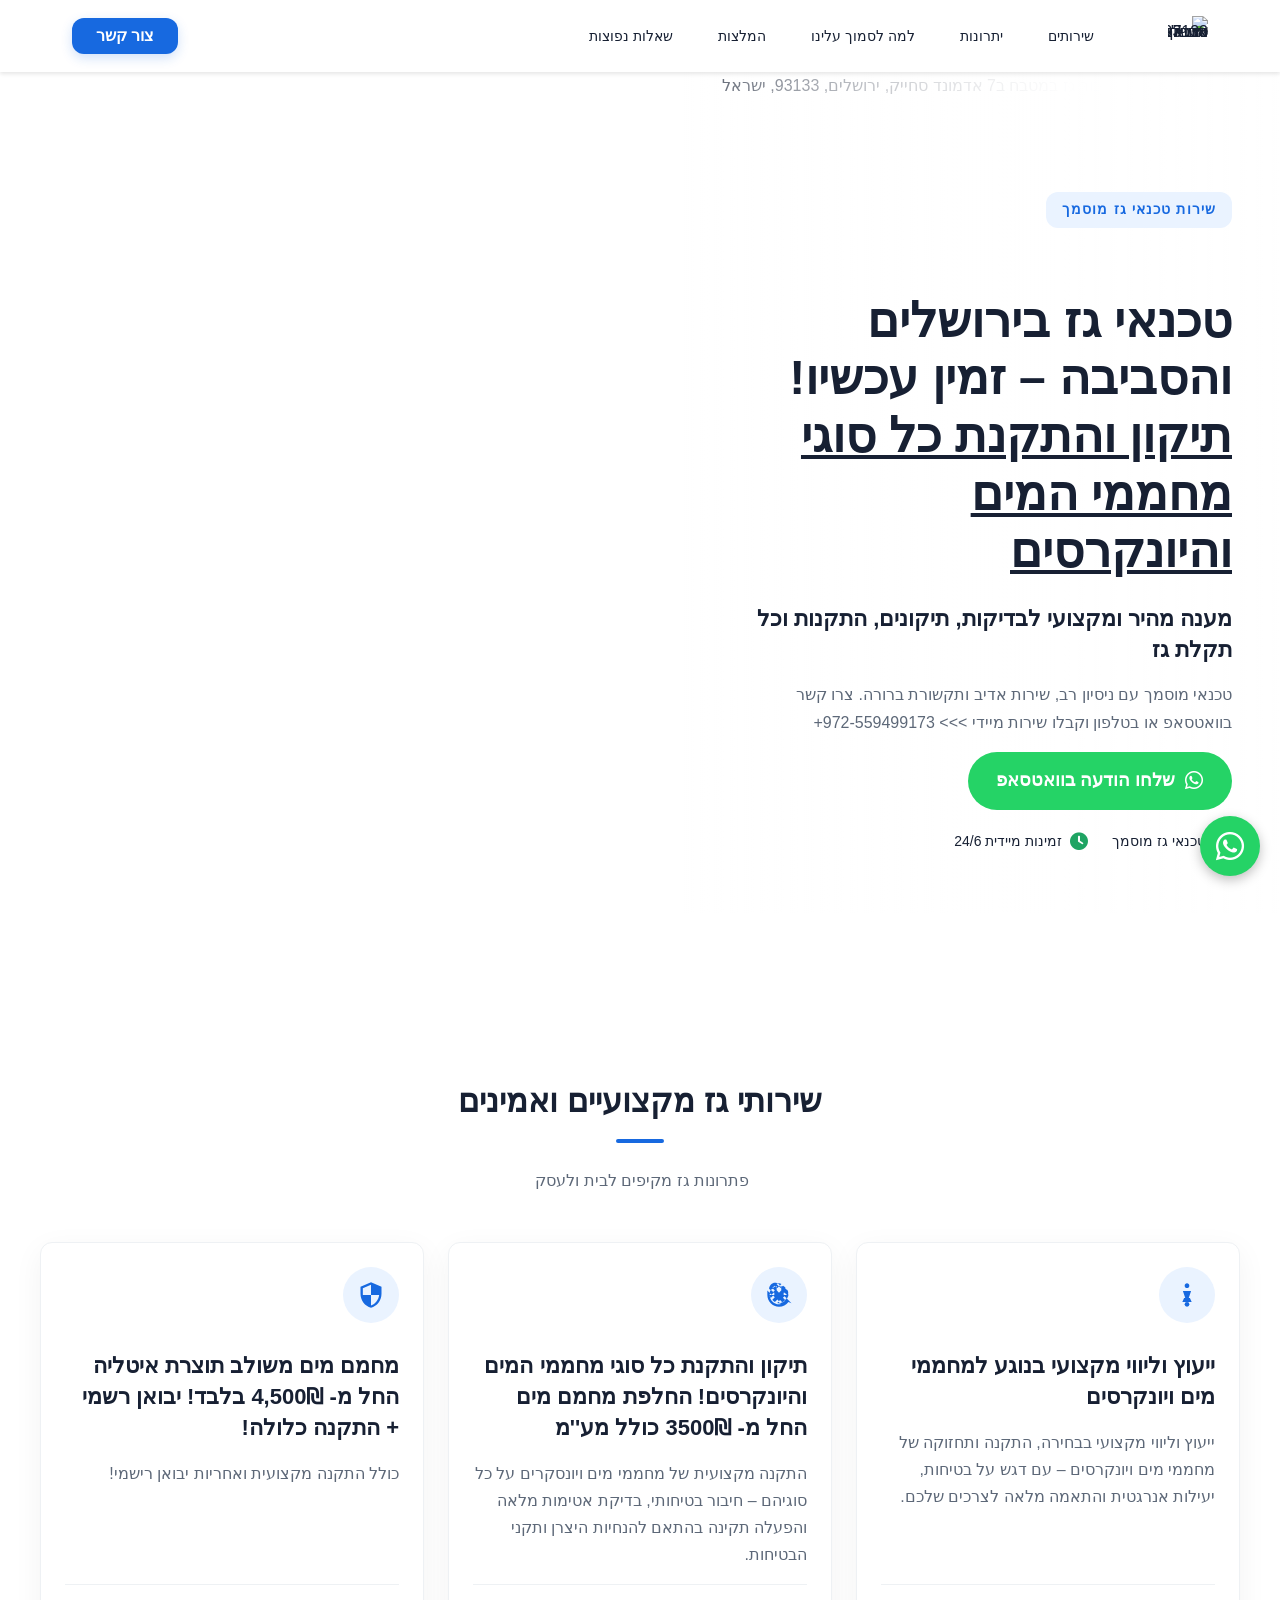
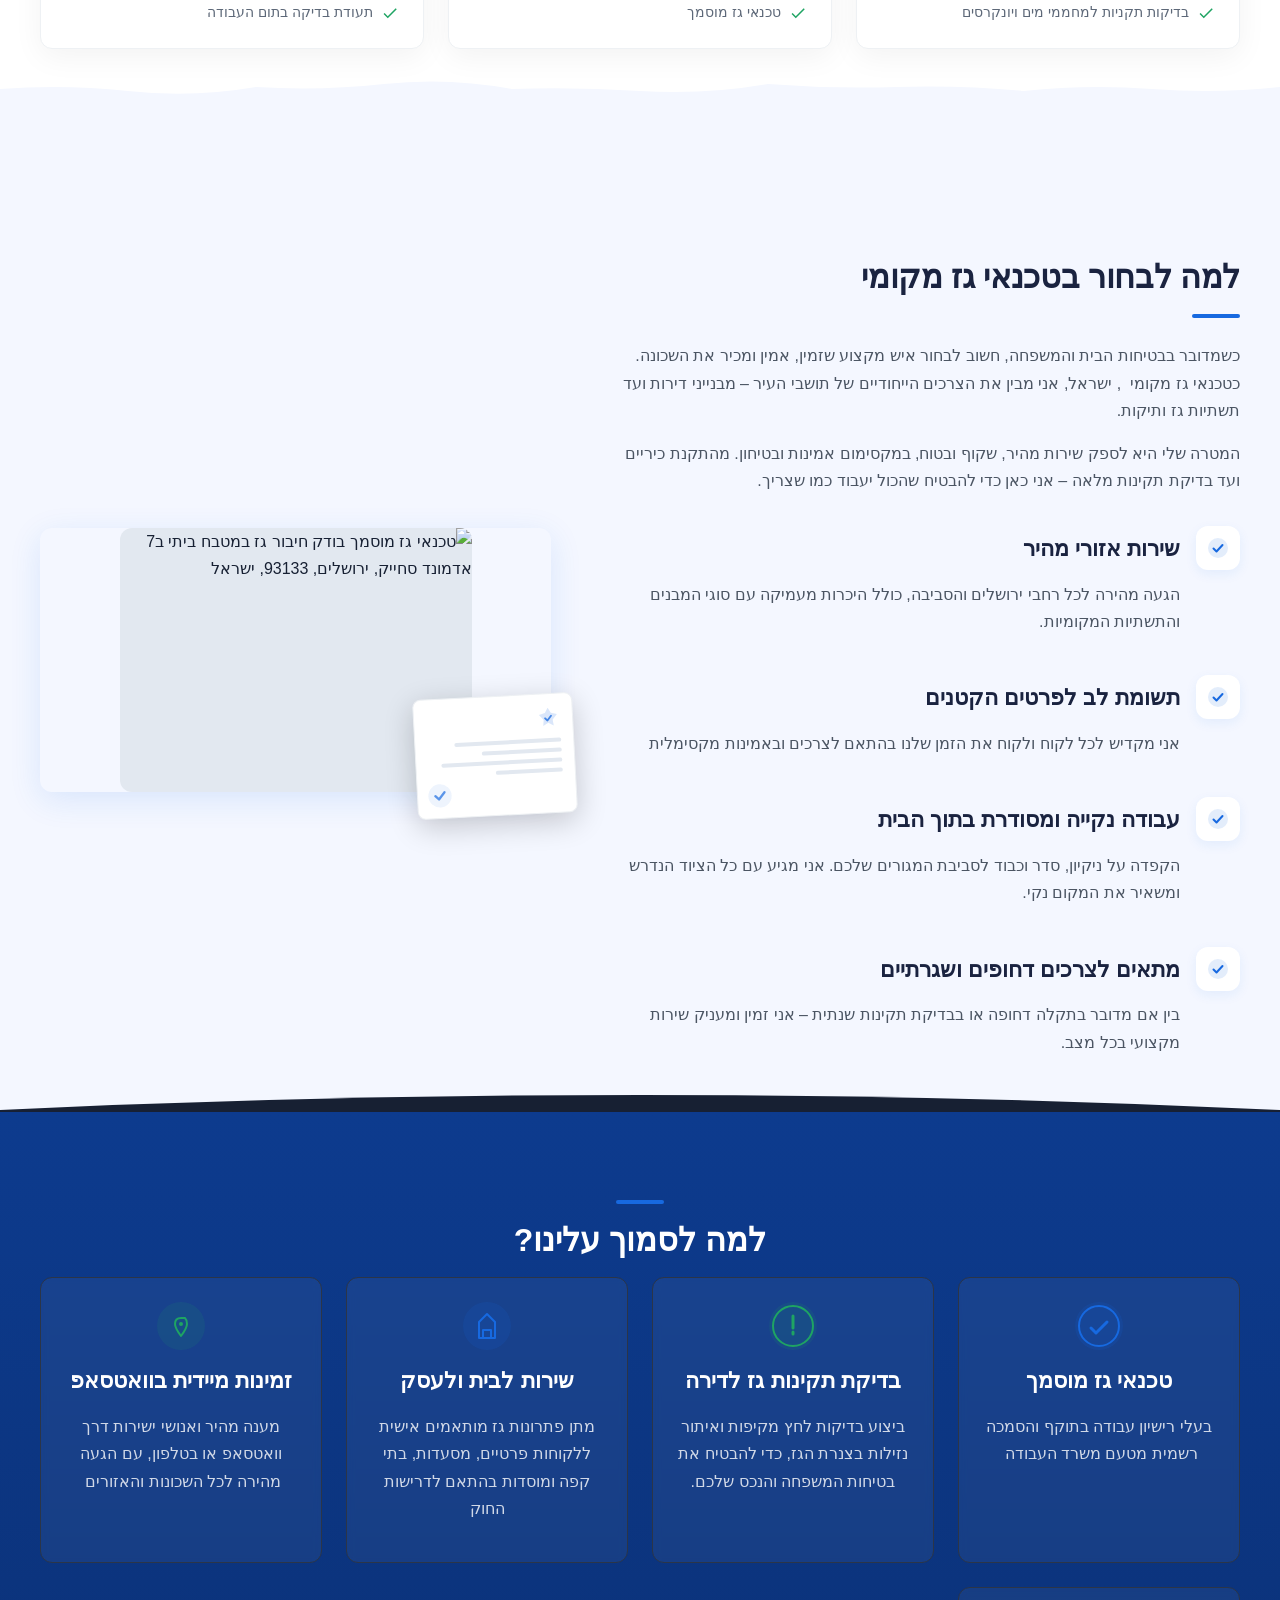
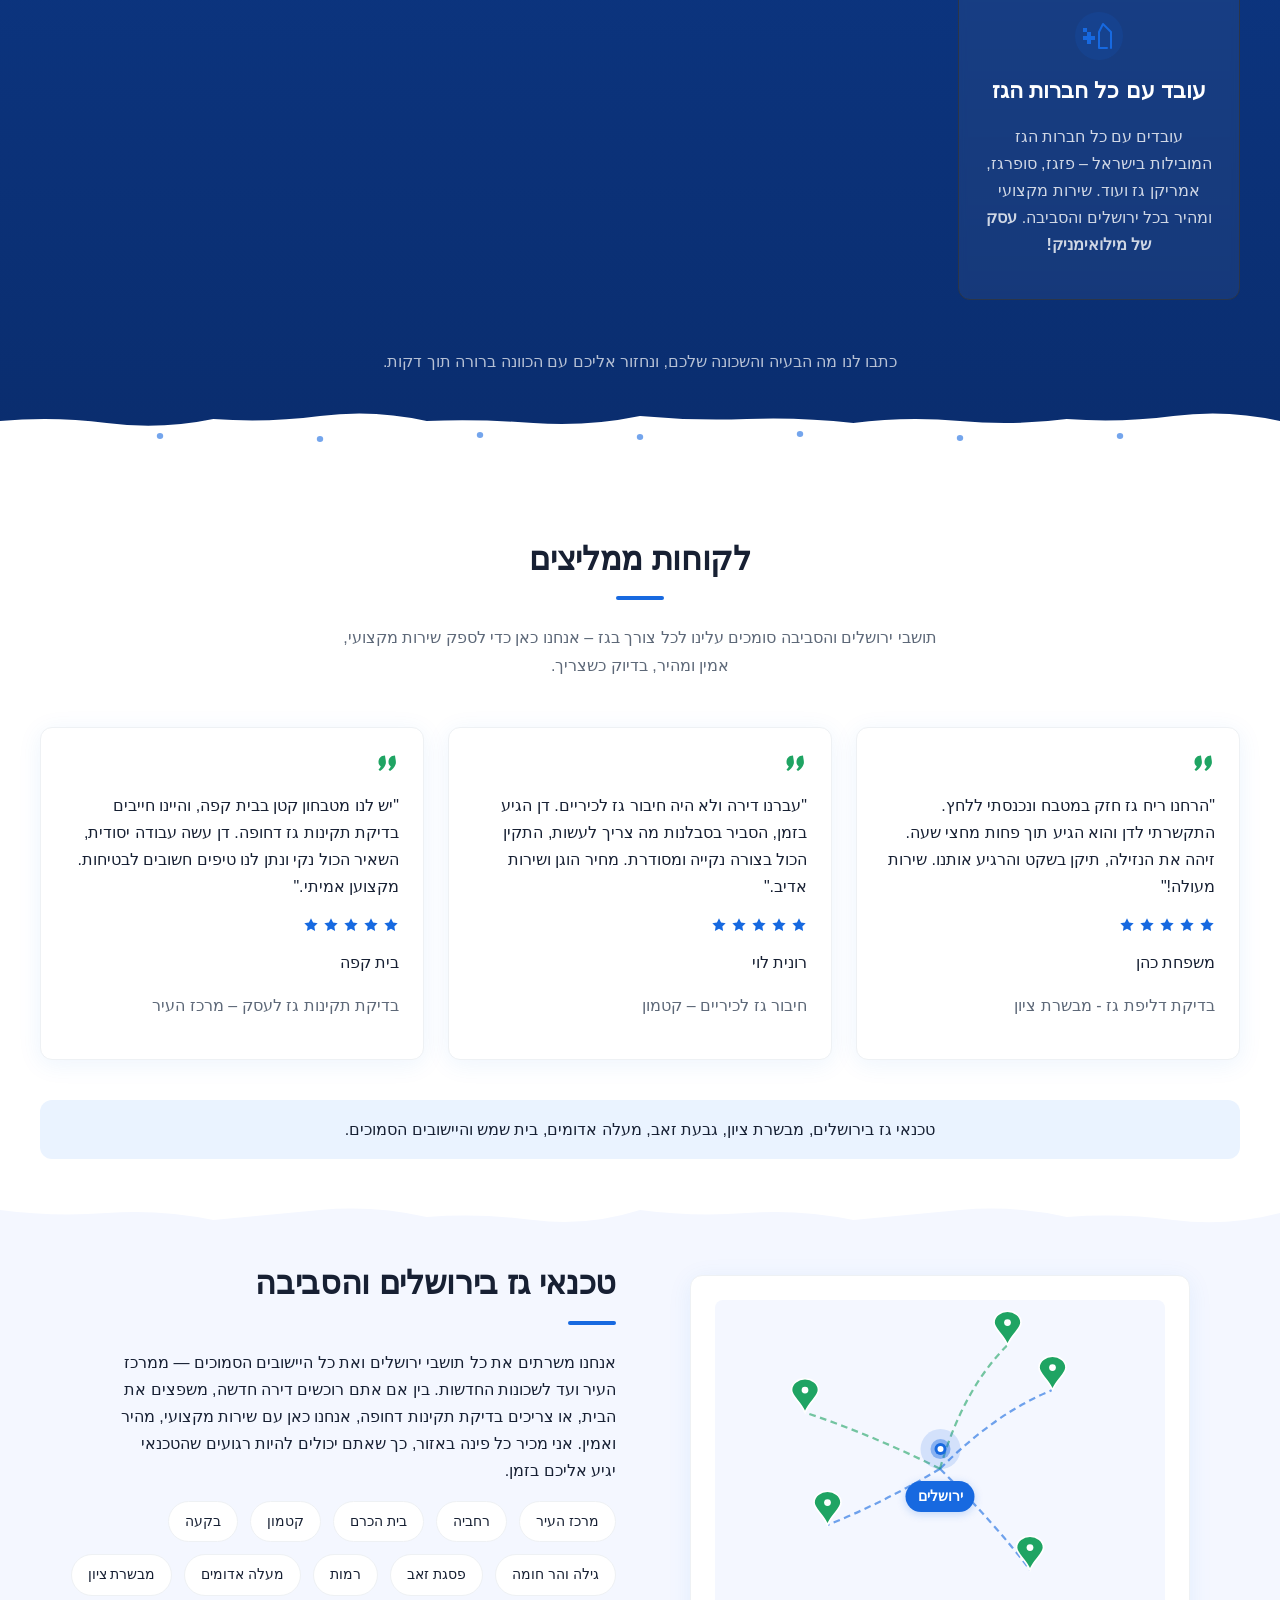
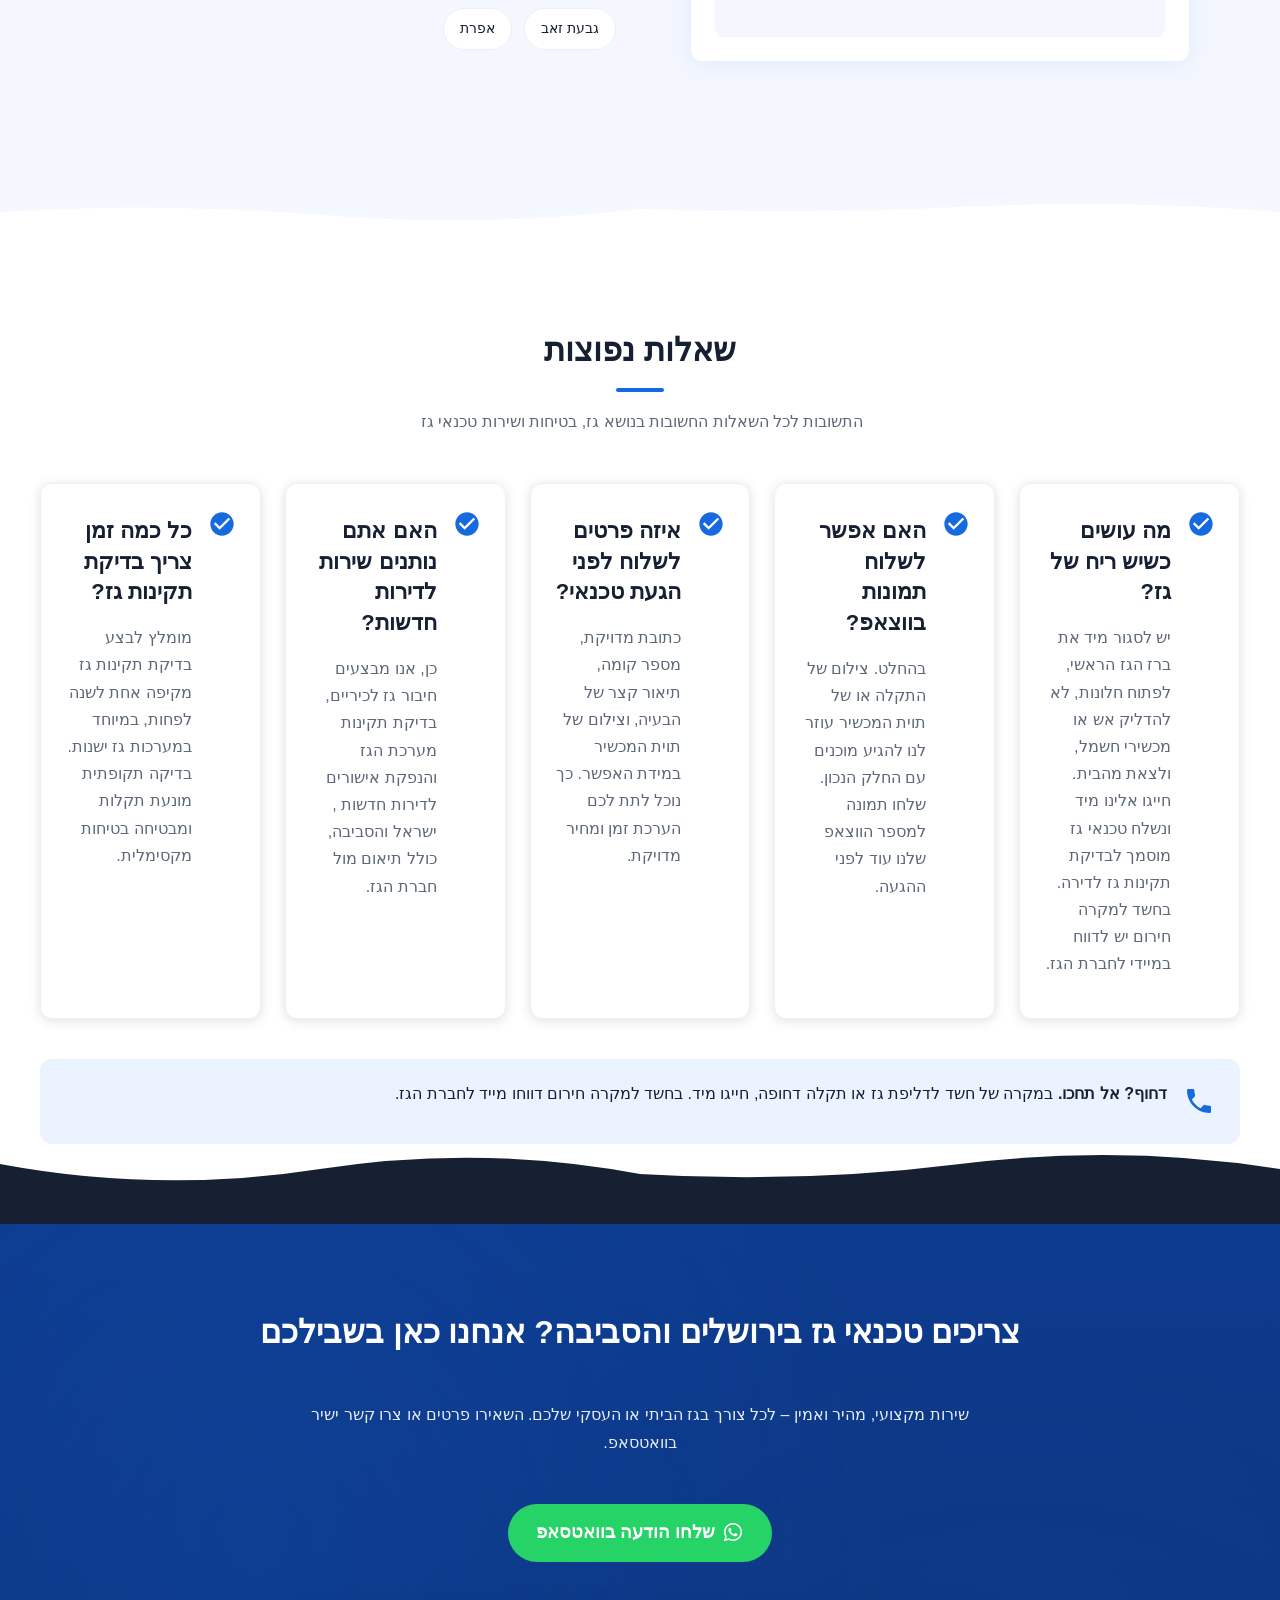
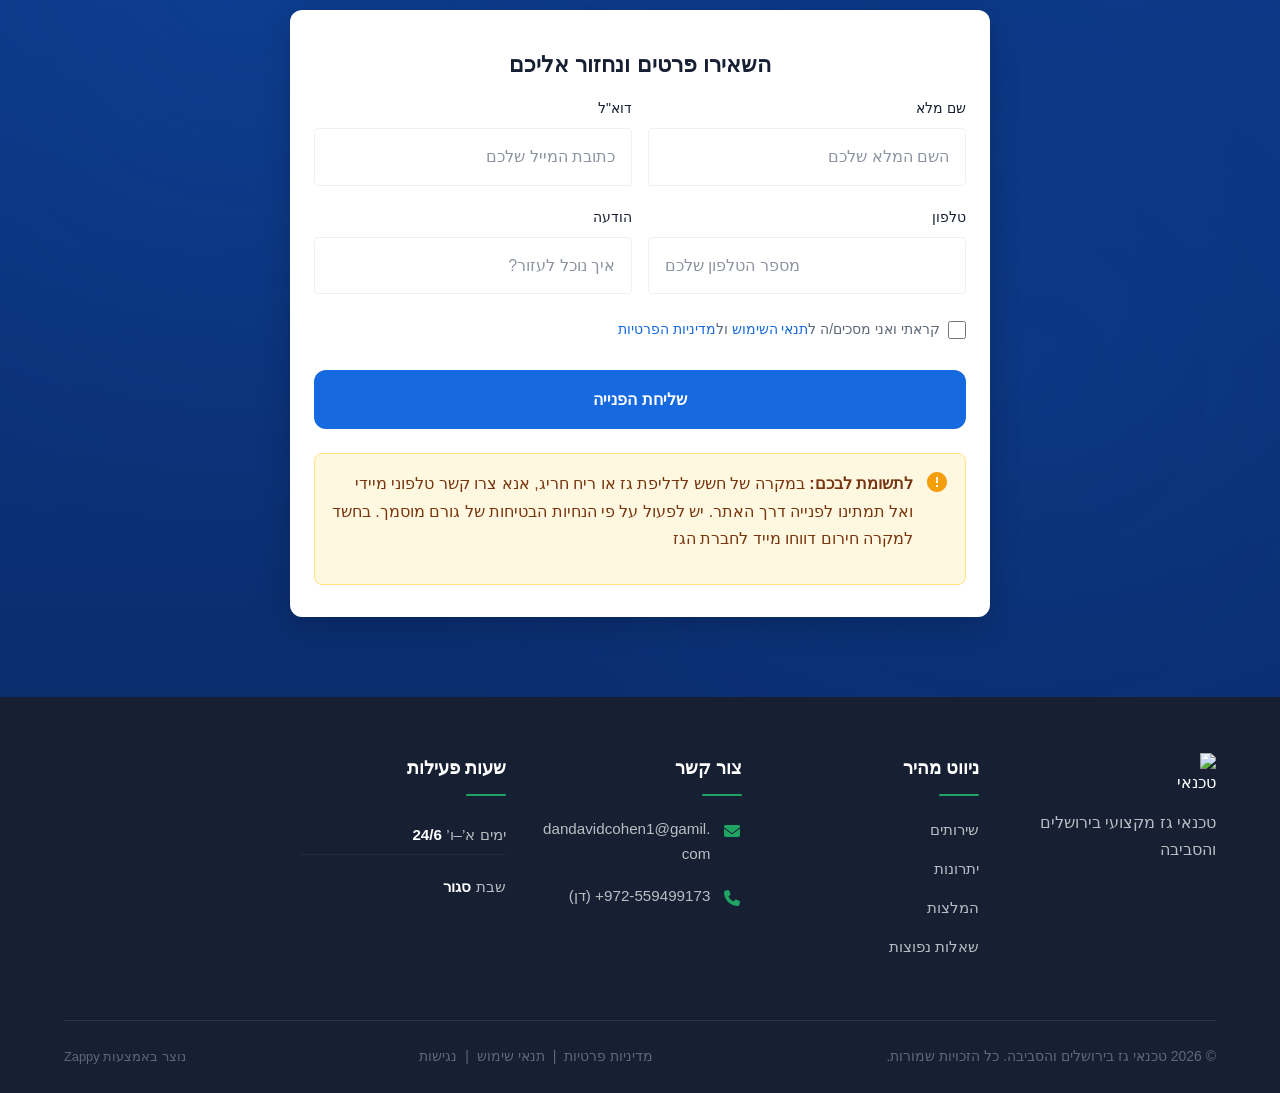
==== commit 74345580: "Background sync: Progressive GitHub Sync" ====
--- a/public/index.html
+++ b/public/index.html
@@ -1 +1 @@
-<!doctype html><html dir="rtl" lang="he"><head><meta charset="UTF-8"><meta content="width=device-width,initial-scale=1" name="viewport"><meta content="index, follow" name="robots"><title>טכנאי גז 24/7? השאירו פרטים ונדאג לכם מיד — טכנאי גז בירושלים</title><meta content="צריכים טכנאי גז בירושלים באופן דחוף? אנחנו כאן להתקנת גז ביתי, בדיקת תקינות וחיבור כיריים. שירות מקצועי ואמין עם זמינות מיידית בוואטסאפ. לחצו עכשיו!" name="description"><meta content="טכנאי גז בירושלים, התקנת גז ביתי ירושלים, בדיקת תקינות גז לדירה, חיבור גז לכיריים ירושלים, גז ירושלים" name="keywords"><link href="/assets/favicon.ico" rel="icon" type="image/x-icon"><link href="/assets/favicon-16x16.png" rel="icon" type="image/png" sizes="16x16"><link href="/assets/favicon-32x32.png" rel="icon" type="image/png" sizes="32x32"><link href="/assets/favicon-48x48.png" rel="icon" type="image/png" sizes="48x48"><link href="/assets/favicon-192x192.png" rel="icon" type="image/png" sizes="192x192"><link href="/assets/favicon-512x512.png" rel="icon" type="image/png" sizes="512x512"><link href="/assets/apple-touch-icon.png" rel="apple-touch-icon"><script>!function(){"use strict";var t="fee62a18-ed36-47d0-abb9-548b7196b8e8",e="https://api.zappy5.com/api/analytics/track",a=18e5,n=2592e6,o=!0,i=!0,r=!0;var s=function(){var e="zappy_visitor_"+t,a=null;try{if(a=localStorage.getItem(e)){var o=JSON.parse(a),i=Date.now();if(i-o.created<n)return o.lastSeen=i,localStorage.setItem(e,JSON.stringify(o)),o.id}}catch(t){console.warn("Zappy Analytics: LocalStorage not available")}var r="zv_"+Date.now()+"_"+Math.random().toString(36).substr(2,9);try{localStorage.setItem(e,JSON.stringify({id:r,created:Date.now(),lastSeen:Date.now()}))}catch(t){}return r}(),c=function(){var e="zappy_session_"+t,n=null;try{if(n=sessionStorage.getItem(e)){var o=JSON.parse(n),i=Date.now();if(i-o.timestamp<a)return o.timestamp=i,sessionStorage.setItem(e,JSON.stringify(o)),o.id}}catch(t){console.warn("Zappy Analytics: SessionStorage not available")}var r="zs_"+Date.now()+"_"+Math.random().toString(36).substr(2,9);try{sessionStorage.setItem(e,JSON.stringify({id:r,timestamp:Date.now()}))}catch(t){}return r}();function l(a,n){n=n||{};var o={website_id:t,event_type:a,page_path:window.location.pathname,referrer:document.referrer||"direct",visitor_id:s,session_id:c,metadata:n};if(navigator.sendBeacon){var i=new Blob([JSON.stringify(o)],{type:"application/json"});navigator.sendBeacon(e,i)}else fetch(e,{method:"POST",headers:{"Content-Type":"application/json"},body:JSON.stringify(o),keepalive:!0}).catch(function(t){console.warn("Zappy Analytics: Failed to track event",t)})}o&&l("pageview",{title:document.title,url:window.location.href}),i&&document.addEventListener("click",function(t){var e=t.target;if("BUTTON"===e.tagName||e.closest("button")){var a="BUTTON"===e.tagName?e:e.closest("button");l("click",{element:"button",text:a.textContent.trim().substring(0,100),id:a.id||null,class:a.className||null})}else if("A"===e.tagName||e.closest("a")){var n="A"===e.tagName?e:e.closest("a");l("navigation",{element:"link",text:n.textContent.trim().substring(0,100),href:n.href,external:n.hostname!==window.location.hostname})}},!0),r&&document.addEventListener("submit",function(t){var e=t.target;l("form_submit",{form_id:e.id||null,form_name:e.name||null,form_action:e.action||null,form_method:e.method||"GET"})},!0);var d=Date.now();window.addEventListener("beforeunload",function(){l("page_unload",{time_on_page:Math.floor((Date.now()-d)/1e3),page_path:window.location.pathname})}),window.zappyAnalytics={track:l,getVisitorId:function(){return s},getSessionId:function(){return c}}}()</script><script>!function(){"use strict";if(!window.zappyFireMarketingEvent){var t={begin_checkout:"checkout_started",purchase:"checkout_complete",add_to_cart:"add_to_cart",view_product:"view_product"},e={whatsapp_click:{ga4:"contact",meta:"Contact",gtm:"whatsapp_click",ecom:!1},phone_click:{ga4:"contact",meta:"Contact",gtm:"phone_click",ecom:!1},contact_form_submitted:{ga4:"generate_lead",meta:"Lead",gtm:"contact_form_submitted",ecom:!1},checkout_started:{ga4:"begin_checkout",meta:"InitiateCheckout",gtm:"begin_checkout",ecom:!0},checkout_complete:{ga4:"purchase",meta:"Purchase",gtm:"purchase",ecom:!0},product_inquiry:{ga4:"generate_lead",meta:"Lead",gtm:"product_inquiry",ecom:!1},add_to_cart:{ga4:"add_to_cart",meta:"AddToCart",gtm:"add_to_cart",ecom:!0},view_product:{ga4:"view_item",meta:"ViewContent",gtm:"view_item",ecom:!0}};window.zappyFlushPendingMetaEvents=l,window.zappyFireMarketingEvent=function(r,n,o){try{o=o||{};var p=t[r]||r,d=e[p];if(!d)return;(n=n||{}).pagePath||n.page_path||(n.pagePath=a());var l="",m=!1,s=!1;if("checkout_complete"===p&&(m=!(!(l=String(n.orderId||n.order_id||n.transaction_id||""))||!function(t){if(!t)return!1;try{return"1"===window.sessionStorage.getItem(c(t))}catch(t){return!1}}(l)),s=!(!l||!u(l)),m&&s))return;if(!o.skipFirstParty&&!m)try{window.zappyAnalytics&&"function"==typeof window.zappyAnalytics.track&&window.zappyAnalytics.track(p,n)}catch(t){}if(!m){try{if(window.dataLayer=window.dataLayer||[],d.ecom){var _=i(p,n),h={};_.transaction_id&&(h.transaction_id=_.transaction_id),null!=_.value&&(h.value=_.value),_.currency&&(h.currency=_.currency),_.items&&(h.items=_.items),window.dataLayer.push({ecommerce:null}),window.dataLayer.push({event:d.gtm,ecommerce:h}),"checkout_complete"!==p&&"checkout_started"!==p||(window.dataLayer.push({ecommerce:null}),window.dataLayer.push({event:p,ecommerce:h}))}else{var w={event:d.gtm};for(var f in n)Object.prototype.hasOwnProperty.call(n,f)&&(w[f]=n[f]);window.dataLayer.push(w)}}catch(t){}l&&function(t){if(t)try{window.sessionStorage.setItem(c(t),"1")}catch(t){}}(l)}}catch(t){}};var r=Object.create(null);document.addEventListener("click",function(t){try{var e=t.target;if(!e)return;var r=s(e,".whatsapp-float, a.whatsapp-float, [data-zappy-whatsapp]"),n=function(t){for(var e=t;e&&e!==document;){if("A"===e.tagName)return e;e=e.parentElement}return null}(e),i=n&&n.href||"";if(r||n&&function(t){if(!t)return!1;var e=String(t).toLowerCase();return-1!==e.indexOf("wa.me/")||-1!==e.indexOf("api.whatsapp.com")||-1!==e.indexOf("whatsapp.com/send")||0===e.indexOf("whatsapp:")}(i)){if(!m("wa:"+i)){var c=r?"float":"link";window.zappyFireMarketingEvent("whatsapp_click",{source:c,href:i||null,pagePath:a()})}return}var o=s(e,".phone-header-btn, .nav-phone-btn, .call-btn, [data-zappy-phone]"),u="";if(n&&n.href&&0===String(n.href).toLowerCase().indexOf("tel:")?u=n.href:o&&o.href&&0===String(o.href).toLowerCase().indexOf("tel:")&&(u=o.href),o||u){var p="";return u&&(p=String(u).replace(/^tel:/i,"").trim()),void(m("tel:"+(p||o&&o.id||"btn"))||window.zappyFireMarketingEvent("phone_click",{source:o?"button":"link",phone:p||null,href:u||null,pagePath:a()}))}}catch(t){}},!0)}function a(){try{if(window.ZAPPY_CONFIG&&window.ZAPPY_CONFIG.currentPagePath)return window.ZAPPY_CONFIG.currentPagePath}catch(t){}try{return window.location.pathname||"/"}catch(t){return"/"}}function n(t){var e=(t=t||{}).items||t.cartItems||t.cart_items||t.lineItems||[];Array.isArray(e)||(e=[]);for(var r=[],a=0;a<e.length;a++){var n=e[a];if(n&&"object"==typeof n){var i=String(n.item_id||n.productId||n.product_id||n.id||"").trim(),c=String(n.item_name||n.productName||n.product_name||n.name||"").trim(),o=parseFloat(null!=n.price?n.price:null!=n.unitPrice?n.unitPrice:0)||0,u=Math.max(1,parseInt(null!=n.quantity?n.quantity:null!=n.qty?n.qty:1,10)||1);(i||c)&&r.push({item_id:i||c,item_name:c||i,price:o,quantity:u})}}return r}function i(t,e){var r=n(e=e||{}),i=parseFloat(null!=e.value?e.value:null!=e.total?e.total:0)||0,c=String(e.currency||"USD").toUpperCase();if("checkout_complete"===t)return{transaction_id:String(e.transaction_id||e.orderId||e.order_id||e.orderNumber||"")||void 0,value:i,currency:c,items:r};if("checkout_started"===t)return{value:i,currency:c,items:r};if("add_to_cart"===t){var o=r.length?r:[{item_id:String(e.productId||e.product_id||""),item_name:String(e.productName||e.product_name||""),price:parseFloat(null!=e.value?e.value:null!=e.price?e.price:0)||0,quantity:parseInt(null!=e.quantity?e.quantity:1,10)||1}].filter(function(t){return t.item_id||t.item_name});return{value:i||(o[0]?o[0].price*o[0].quantity:0),currency:c,items:o}}if("view_product"===t){var u=r.length?r:[{item_id:String(e.productId||e.product_id||""),item_name:String(e.productName||e.product_name||""),price:parseFloat(null!=e.price?e.price:null!=e.value?e.value:0)||0,quantity:1}].filter(function(t){return t.item_id||t.item_name});return{currency:c,value:i||(u[0]?u[0].price:0),items:u}}return"whatsapp_click"===t||"phone_click"===t?{method:"whatsapp_click"===t?"whatsapp":"phone",page_path:e.pagePath||a()}:"contact_form_submitted"===t||"product_inquiry"===t?{page_path:e.pagePath||a()}:e}function c(t){return"zappy_purchase_fired_"+String(t||"")}function o(t){return"zappy_purchase_meta_fired_"+String(t||"")}function u(t){if(!t)return!1;try{return"1"===window.sessionStorage.getItem(o(t))}catch(t){return!1}}function p(t){if(t)try{window.sessionStorage.setItem(o(t),"1")}catch(t){}}function d(){try{return Array.isArray(window.__zappyPendingMetaEvents)||(window.__zappyPendingMetaEvents=[]),window.__zappyPendingMetaEvents}catch(t){return[]}}function l(){if("function"==typeof window.fbq){var t=d().slice();try{window.__zappyPendingMetaEvents=[]}catch(t){}for(var e=0;e<t.length;e++){var r=t[e];if(r&&r.eventName&&(!r.orderId||!u(r.orderId)))try{window.fbq("track",r.eventName,r.params||{}),r.orderId&&p(r.orderId)}catch(t){}}}}function m(t){var e=Date.now();return!!(r[t]&&e-r[t]<800)||(r[t]=e,!1)}function s(t,e){return t&&t.closest?t.closest(e):null}}()</script><meta content="טכנאי גז 24/7? השאירו פרטים ונדאג לכם מיד — טכנאי גז בירושלים" property="og:title"><meta content="צריכים טכנאי גז בירושלים באופן דחוף? אנחנו כאן להתקנת גז ביתי, בדיקת תקינות וחיבור כיריים. שירות מקצועי ואמין עם זמינות מיידית בוואטסאפ. לחצו עכשיו!" property="og:description"><meta content="summary_large_image" name="twitter:card"><meta content="טכנאי גז 24/7? השאירו פרטים ונדאג לכם מיד — טכנאי גז בירושלים" name="twitter:title"><meta content="צריכים טכנאי גז בירושלים באופן דחוף? אנחנו כאן להתקנת גז ביתי, בדיקת תקינות וחיבור כיריים. שירות מקצועי ואמין עם זמינות מיידית בוואטסאפ. לחצו עכשיו!" name="twitter:description"><script type="application/ld+json">{"@context":"https://schema.org","@graph":[{"@type":"LocalBusiness","@id":"https://gaz-technician-in-jerusalem.zappy5.app#organization","name":"טכנאי גז בירושלים","url":"https://gaz-technician-in-jerusalem.zappy5.app","description":"A gas technician service operating in Jerusalem and the surrounding area, focused on local residential and commercial clients. The website is a single landing page designed to drive immediate contact via WhatsApp and a floating call button, emphasizing quick accessibility and trust for urgent or routine gas-related needs.","address":{"@type":"PostalAddress","streetAddress":"ירושלים"},"contactPoint":[{"@type":"ContactPoint","contactType":"customer service","email":"dandavidcohen1@gamil.com","telephone":"+972559499173"}]},{"@type":"WebSite","@id":"https://gaz-technician-in-jerusalem.zappy5.app#website","url":"https://gaz-technician-in-jerusalem.zappy5.app","name":"טכנאי גז בירושלים","publisher":{"@id":"https://gaz-technician-in-jerusalem.zappy5.app#organization"}},{"@type":"ContactPage","@id":"https://gaz-technician-in-jerusalem.zappy5.app#contactpage","url":"https://gaz-technician-in-jerusalem.zappy5.app","name":"טכנאי גז 24/7? השאירו פרטים ונדאג לכם מיד — טכנאי גז בירושלים","mainEntity":{"@id":"https://gaz-technician-in-jerusalem.zappy5.app#organization"},"potentialAction":{"@type":"CommunicateAction","target":{"@type":"EntryPoint","urlTemplate":"https://gaz-technician-in-jerusalem.zappy5.app/api/email/contact-form","actionPlatform":["http/method=POST"],"contentType":"application/json"},"instrument":[{"@type":"PropertyValue","name":"name","propertyID":"text","valueRequired":true,"description":"השם המלא שלכם"},{"@type":"PropertyValue","name":"email","propertyID":"email","valueRequired":true,"description":"כתובת המייל שלכם"},{"@type":"PropertyValue","name":"phone","propertyID":"tel","valueRequired":true,"description":"מספר הטלפון שלכם"},{"@type":"PropertyValue","name":"message","propertyID":"text","valueRequired":false,"description":"איך נוכל לעזור?"},{"@type":"PropertyValue","name":"privacy_consent","propertyID":"checkbox","valueRequired":true}]}}]}</script><style id="zappy-critical-above-fold-css">html{box-sizing:border-box;-webkit-text-size-adjust:100%}*,::after,::before{box-sizing:inherit}body{margin:0;min-width:320px;overflow-x:clip}img,svg,video{max-width:100%;height:auto}main{display:block}.container{width:min(100% - 32px,1200px);margin-inline:auto}.navbar,header .navbar,header[role=banner],nav.navbar{position:relative;z-index:1000;width:100%}.nav-container,.navbar .container{display:flex;align-items:center;justify-content:space-between;min-height:64px}.logo,.logo-link img{display:block;width:35px;height:35px;object-fit:contain}#navMenu,.nav-menu{list-style:none;margin:0;padding:0}#navMenu a,.nav-menu a,.navbar .nav-links a,.navbar a{color:inherit;text-decoration:none}#navMenu .sub-menu,.nav-menu .sub-menu,.navbar .sub-menu{display:none}.fa,.fa-brands,.fa-regular,.fa-solid,.fab,.far,.fas{display:inline-block;min-width:1em;text-align:center}html:not(#zappy-noop) .navbar:has(.nav-ecommerce-icons)>.phone-header-btn,html:not(#zappy-noop)[data-zappy-site-type=ecommerce] .phone-header-btn{display:none!important;visibility:hidden!important;width:0!important;height:0!important;pointer-events:none!important}.zappy-preview-empty-store-cta{display:none!important;visibility:hidden!important;height:0!important;max-height:0!important;overflow:hidden!important;margin:0!important;padding:0!important;border:0!important;box-shadow:none!important}.zappy-catalog-menu{background:var(--surface-color,var(--surface,linear-gradient(135deg,#f8f9fa 0,#fff 100%)));border-bottom:1px solid var(--border-color,#e5e7eb);padding:0;position:sticky;top:0;z-index:90}.zappy-catalog-menu.rtl,.zappy-catalog-menu[dir=rtl]{direction:rtl}.zappy-catalog-menu.ltr,.zappy-catalog-menu[dir=ltr]{direction:ltr}.catalog-menu-container{max-width:1440px;margin:0 auto;display:flex;align-items:center;gap:8px;padding:10px 24px;overflow:visible}.catalog-menu-categories,.catalog-menu-list{display:flex;align-items:center;gap:4px;flex-wrap:wrap;margin:0;padding:0;list-style:none}.catalog-menu-item{display:inline-flex;align-items:center;padding:8px 16px;font-size:14px;font-weight:500;color:var(--text-color,var(--text,#374151));text-decoration:none;border-radius:20px;white-space:nowrap}.catalog-menu-all{background:var(--primary-color,var(--primary,#111));color:var(--text-light,#fff)!important}.catalog-menu-parent{position:relative;display:inline-flex;align-items:center}.catalog-menu-trigger{display:inline-flex;align-items:center;gap:6px}.catalog-menu-chevron{flex-shrink:0}.catalog-menu-parent>.sub-menu{display:none!important;visibility:hidden!important;opacity:0!important;pointer-events:none!important}.hero-section,.index-hero-section,section[class*=hero]{position:relative;overflow:hidden}.hero-section,.index-hero-section{min-height:560px}section[data-hero-type*=fullscreen]{min-height:100vh}.hero-bg-image,.hero-bg-wrapper,section[class*=hero] [class*=hero-bg]{position:absolute;inset:0;width:100%;height:100%}.hero-bg-image img,.hero-bg-wrapper img,section[class*=hero] [data-hero-bg],section[class*=hero] img[data-hero-background=true]{width:100%!important;height:100%!important;object-fit:cover!important;display:block}.hero-content,section[class*=hero] .container{position:relative;z-index:2}@media(max-width:768px){:root{--header-height:72px;--total-header-height:72px;--zappy-mobile-menu-top:72px}html[data-zappy-site-type=ecommerce] body{padding-top:var(--total-header-height,72px)}html[data-zappy-site-type=ecommerce] body>.navbar:not(.zappy-catalog-menu),html[data-zappy-site-type=ecommerce] body>nav.navbar{position:fixed!important;top:0;left:0;right:0;z-index:100000;width:100%;margin-bottom:0}.zappy-catalog-menu{position:fixed;top:var(--header-height,72px);left:0;right:0;z-index:99999}.nav-container,.navbar .container{min-height:60px}#navMenu,.nav-menu{max-width:100vw;overflow-x:hidden}.hero-section,.index-hero-section,section[class*=hero],section[data-hero-type*=fullscreen]{min-height:100svh}.hero-bg-image,.hero-bg-wrapper,.hero-scrim{min-height:100svh}}:root{--nav-bg:#FFFFFF}.navbar{background-color:#fff!important}/* ZAPPY_ANNOUNCEMENT_HEADER_OFFSET_CSS_V3 */ :root{--zappy-header-stack-height:calc(var(--zappy-announcement-height, 40px) + var(--header-height, 72px))}body:has(.zappy-announcement-bar) .navbar:not(.zappy-catalog-menu):not(.mobile-search-panel),body:has(.zappy-announcement-bar) header.navbar,body:has(.zappy-announcement-bar) nav.navbar:not(.zappy-catalog-menu){top:var(--zappy-announcement-height,40px)!important}[data-zappy-content-align]{display:flex!important;flex-direction:column!important}[data-zappy-content-align^=top-]{justify-content:flex-start!important}[data-zappy-content-align^=center-],[data-zappy-content-align^=lower-],[data-zappy-content-align^=upper-]{justify-content:center!important}[data-zappy-content-align^=bottom-]{justify-content:flex-end!important}[data-zappy-content-align$="-left"],[data-zappy-content-align$="-mid-left"]{align-items:flex-start!important;text-align:start!important}[data-zappy-content-align$="-center"]{align-items:center!important;text-align:center!important}[data-zappy-content-align$="-mid-right"],[data-zappy-content-align$="-right"]{align-items:flex-end!important;text-align:end!important}[data-zappy-content-align] [data-zappy-align-target]{margin-left:auto;margin-right:auto}[data-zappy-content-align$="-center"] [data-zappy-align-target],[data-zappy-content-align$="-center"] [data-zappy-align-target]>*{text-align:center!important}</style><link href="/styles.css" rel="stylesheet"><script>window.ZAPPY_WEBSITE_ID="fee62a18-ed36-47d0-abb9-548b7196b8e8",window.ZAPPY_API_BASE="https://api.zappy5.com"</script><link href="/assets/site-image-index-hero-image-1.webp" rel="preload" as="image" fetchpriority="high"><style id="zappy-dropdown-submenu-styles">#navMenu li:has(.sub-menu),.nav-menu li:has(.sub-menu),.navbar li:has(.sub-menu),nav li:has(.sub-menu){position:relative}#navMenu .sub-menu,.nav-menu .sub-menu,.navbar .sub-menu,nav .sub-menu{display:block!important;position:absolute!important;top:100%;left:0;min-width:220px;border-radius:8px;box-shadow:0 8px 25px rgba(0,0,0,.15);padding:8px 0;opacity:0;visibility:hidden;transform:translateY(10px);transition:all .3s ease;z-index:1000;list-style:none;pointer-events:none}#navMenu li:hover>.sub-menu,.nav-menu li:hover>.sub-menu,.navbar li:hover>.sub-menu,nav li:hover>.sub-menu{opacity:1!important;visibility:visible!important;transform:translateY(0)!important;pointer-events:auto!important}.sub-menu li{list-style:none;margin:0;padding:0}.sub-menu a{display:block!important;padding:10px 16px!important;color:var(--text-dark,#333)!important;font-weight:500;text-decoration:none;white-space:nowrap;transition:background-color .2s}.sub-menu .zappy-nav-child>a{padding-left:28px!important;font-size:.9em!important;opacity:.85!important}[dir=rtl] .sub-menu .zappy-nav-child>a,html[lang=ar] .sub-menu .zappy-nav-child>a,html[lang=he] .sub-menu .zappy-nav-child>a{padding-left:10px!important;padding-right:28px!important}.sub-menu .zappy-nav-parent>a{font-weight:600!important}.sub-menu a:hover{background-color:#f5f5f5}[dir=rtl] .nav-menu .sub-menu,[dir=rtl] .navbar .sub-menu,[dir=rtl] nav .sub-menu,html[lang=ar] .nav-menu .sub-menu,html[lang=ar] .navbar .sub-menu,html[lang=ar] nav .sub-menu,html[lang=he] .nav-menu .sub-menu,html[lang=he] .navbar .sub-menu,html[lang=he] nav .sub-menu{left:auto!important;right:0!important}.sub-menu:empty,.sub-menu:not(:has(li)):not(:has(> a)),.sub-menu:not(:has(li:not(.zappy-hidden-menu-item))):not(:has(> a)){display:none!important;opacity:0!important;visibility:hidden!important;pointer-events:none!important}li:has(.menu-group-title):hover>.sub-menu{opacity:1!important;visibility:visible!important;transform:translateY(0)!important;pointer-events:auto!important}#navMenu>li>.menu-group-title,.nav-menu>li>.menu-group-title{display:inline-block;padding:.5rem 1rem;cursor:default;user-select:none}@media (max-width:768px){#navMenu .sub-menu,.nav-menu .sub-menu,.navbar .sub-menu,nav .sub-menu{position:static!important;transform:none!important;box-shadow:none!important;background:0 0!important;max-height:0;overflow:hidden;opacity:0;visibility:hidden;transition:max-height .3s ease,opacity .3s ease;padding:0!important;border-radius:0!important}#navMenu .sub-menu.mobile-expanded,.nav-menu .sub-menu.mobile-expanded,.navbar .sub-menu.mobile-expanded{max-height:none!important;overflow-y:visible!important;opacity:1!important;visibility:visible!important;padding:8px 0 8px 16px!important}[dir=rtl] .sub-menu.mobile-expanded,html[lang=he] .sub-menu.mobile-expanded{padding:8px 16px 8px 0!important}#navMenu li:hover>.sub-menu,.nav-menu li:hover>.sub-menu,.navbar li:hover>.sub-menu,nav li:hover>.sub-menu{opacity:0;visibility:hidden;pointer-events:none}#navMenu li>.sub-menu.mobile-expanded,.nav-menu li>.sub-menu.mobile-expanded,.navbar li>.sub-menu.mobile-expanded,nav li>.sub-menu.mobile-expanded{opacity:1!important;visibility:visible!important;pointer-events:auto!important}#navMenu li:has(.sub-menu),.nav-menu li:has(.sub-menu),.navbar li:has(.sub-menu),nav li:has(.sub-menu){display:flex!important;flex-wrap:wrap!important;align-items:center!important;position:relative!important;min-height:44px!important}#navMenu li:has(.sub-menu)>a,.nav-menu li:has(.sub-menu)>a,.navbar li:has(.sub-menu)>a,nav li:has(.sub-menu)>a{flex:1!important;min-width:0!important}#navMenu li:has(.sub-menu)>.menu-group-title,.nav-menu li:has(.sub-menu)>.menu-group-title,.navbar li:has(.sub-menu)>.menu-group-title,nav li:has(.sub-menu)>.menu-group-title{flex:1!important;min-width:0!important;display:flex!important;align-items:center!important;padding:12px 16px!important;min-height:44px!important;line-height:1.4!important;font-weight:600!important;box-sizing:border-box!important}#navMenu li:has(.sub-menu)>.sub-menu,.nav-menu li:has(.sub-menu)>.sub-menu,.navbar li:has(.sub-menu)>.sub-menu,nav li:has(.sub-menu)>.sub-menu{flex-basis:100%!important;width:100%!important}#navMenu li:has(.sub-menu)>a [class*=arrow],#navMenu li:has(.sub-menu)>a [class*=chevron],.nav-menu li:has(.sub-menu)>a .fa-angle-down,.nav-menu li:has(.sub-menu)>a .fa-chevron-down,.nav-menu li:has(.sub-menu)>a [class*=arrow],.nav-menu li:has(.sub-menu)>a [class*=chevron],nav li:has(.sub-menu)>a [class*=arrow],nav li:has(.sub-menu)>a [class*=chevron]{display:none!important;visibility:hidden!important}.mobile-submenu-toggle{display:flex!important;align-items:center!important;justify-content:center!important;width:44px!important;height:auto!important;background:0 0!important;border:none!important;cursor:pointer!important;color:var(--text-dark)!important;position:static!important;flex-shrink:0!important;align-self:stretch!important;z-index:2!important;padding:0!important;margin:0!important}.mobile-submenu-toggle::after{content:''!important;width:0!important;height:0!important;border-left:6px solid transparent!important;border-right:6px solid transparent!important;border-top:7px solid currentColor!important;transition:transform .3s ease!important}.mobile-submenu-toggle.expanded::after{transform:rotate(180deg)!important}.sub-menu a{padding:10px 0!important;display:block!important;color:var(--text-dark)!important;white-space:normal!important}.sub-menu .zappy-nav-child>a{padding-left:28px!important;font-size:.9em!important;opacity:.85!important}[dir=rtl] .sub-menu .zappy-nav-child>a,html[lang=ar] .sub-menu .zappy-nav-child>a,html[lang=he] .sub-menu .zappy-nav-child>a{padding-left:0!important;padding-right:28px!important}.sub-menu .zappy-nav-parent>a{font-weight:600!important}#navMenu.active,.nav-menu.active{max-width:100vw!important;overflow-x:hidden!important;box-sizing:border-box!important}.navbar .sub-menu li a,.zappy-products-dropdown .sub-menu a,nav.navbar .sub-menu li a{color:var(--text-dark)!important}}@media (min-width:769px){.mobile-submenu-toggle{display:none!important}}</style><style id="zappy-widget-visibility">html[dir=rtl] .whatsapp-float{right:20px!important;left:auto!important}html:not([dir]) .whatsapp-float,html[dir=ltr] .whatsapp-float{left:20px!important;right:auto!important}html[dir=rtl] #mic-access-tool-general-button,html[dir=rtl] #mic-init-access-tool #mic-access-tool-general-button,html[dir=rtl] #mic-init-access-tool .mic-access-tool-general-button,html[dir=rtl] ._access-icon,html[dir=rtl] .mic-access-tool-general-button{left:20px!important;right:auto!important}html:not([dir]) #mic-access-tool-general-button,html:not([dir]) #mic-init-access-tool #mic-access-tool-general-button,html:not([dir]) #mic-init-access-tool .mic-access-tool-general-button,html:not([dir]) ._access-icon,html:not([dir]) .mic-access-tool-general-button,html[dir=ltr] #mic-access-tool-general-button,html[dir=ltr] #mic-init-access-tool #mic-access-tool-general-button,html[dir=ltr] #mic-init-access-tool .mic-access-tool-general-button,html[dir=ltr] ._access-icon,html[dir=ltr] .mic-access-tool-general-button{right:20px!important;left:auto!important}@media (max-width:768px){.whatsapp-float{display:flex!important}}@media (min-width:769px){.whatsapp-float{display:flex!important}}@media (max-width:768px){#mic-access-tool-general-button,#mic-init-access-tool #mic-access-tool-general-button,#mic-init-access-tool .mic-access-tool-general-button,._access-icon,.mic-access-tool-general-button{display:flex!important;visibility:visible!important;opacity:1!important;pointer-events:auto!important}#mic-access-tool-box.opened-mic-access-tool,#mic-init-access-tool #mic-access-tool-box.opened-mic-access-tool,.mic-access-tool-box.opened-mic-access-tool{visibility:visible!important;opacity:1!important;pointer-events:auto!important}}@media (min-width:769px){#mic-access-tool-general-button,#mic-init-access-tool #mic-access-tool-general-button,#mic-init-access-tool .mic-access-tool-general-button,._access-icon,.mic-access-tool-general-button{display:flex!important;visibility:visible!important;opacity:1!important;pointer-events:auto!important}#mic-access-tool-box.opened-mic-access-tool,#mic-init-access-tool #mic-access-tool-box.opened-mic-access-tool,.mic-access-tool-box.opened-mic-access-tool{visibility:visible!important;opacity:1!important;pointer-events:auto!important}}</style></head><body><meta charset="UTF-8"><meta content="width=device-width,initial-scale=1" name="viewport"><title>טכנאי גז 24/7? השאירו פרטים ונדאג לכם מיד — טכנאי גז ב7 אדמונד סחייק, ירושלים, 93133, ישראל</title><meta content="צריכים טכנאי גז ב7 אדמונד סחייק, ירושלים, 93133, ישראל באופן דחוף? אנחנו כאן להתקנת גז ביתי, בדיקת תקינות וחיבור כיריים. שירות מקצועי ואמין עם זמינות מיידית בוואטסאפ. לחצו עכשיו!" name="description"><meta content="טכנאי גז ב7 אדמונד סחייק, ירושלים, 93133, ישראל, התקנת גז ביתי 7 אדמונד סחייק, ירושלים, 93133, ישראל, בדיקת תקינות גז לדירה, חיבור גז לכיריים 7 אדמונד סחייק, ירושלים, 93133, ישראל, גז 7 אדמונד סחייק, ירושלים, 93133, ישראל" name="keywords"><meta content="index, follow" name="robots"><meta content="טכנאי גז 24/7? השאירו פרטים ונדאג לכם מיד — טכנאי גז ב7 אדמונד סחייק, ירושלים, 93133, ישראל" property="og:title"><meta content="צריכים טכנאי גז ב7 אדמונד סחייק, ירושלים, 93133, ישראל באופן דחוף? אנחנו כאן להתקנת גז ביתי, בדיקת תקינות וחיבור כיריים. שירות מקצועי ואמין עם זמינות מיידית בוואטסאפ. לחצו עכשיו!" property="og:description"><meta content="website" property="og:type"><meta content="he_IL" property="og:locale"><meta content="summary_large_image" name="twitter:card"><meta content="טכנאי גז 24/7? השאירו פרטים ונדאג לכם מיד — טכנאי גז ב7 אדמונד סחייק, ירושלים, 93133, ישראל" name="twitter:title"><meta content="צריכים טכנאי גז ב7 אדמונד סחייק, ירושלים, 93133, ישראל באופן דחוף? אנחנו כאן להתקנת גז ביתי, בדיקת תקינות וחיבור כיריים. שירות מקצועי ואמין עם זמינות מיידית בוואטסאפ. לחצו עכשיו!" name="twitter:description"><style>.skip-link{position:absolute;top:0;left:0;transform:translateY(-200%);padding:12px 18px;background:var(--bg-dark,#1a1a1a);color:var(--text-light,#fff);font-weight:600;border-radius:0 0 8px 0;z-index:10000}.skip-link:focus{transform:none;outline:2px solid var(--ring,#fff);outline-offset:2px}:focus-visible{outline:2px solid var(--ring,currentColor);outline-offset:3px}</style><link href="/assets/favicon.ico" rel="icon" type="image/x-icon"><link href="/assets/favicon-16x16.png" rel="icon" type="image/png" sizes="16x16"><link href="/assets/favicon-32x32.png" rel="icon" type="image/png" sizes="32x32"><link href="/assets/favicon-48x48.png" rel="icon" type="image/png" sizes="48x48"><link href="/assets/favicon-192x192.png" rel="icon" type="image/png" sizes="192x192"><link href="/assets/favicon-512x512.png" rel="icon" type="image/png" sizes="512x512"><link href="/assets/apple-touch-icon.png" rel="apple-touch-icon"><link href="https://cdn.jsdelivr.net/npm/vanilla-cookieconsent@3/dist/cookieconsent.css" rel="stylesheet"><a href="#main" class="skip-link">דלג לתוכן הראשי</a><nav class="navbar" dir="rtl"><button class="mobile-toggle" aria-label="Menu" id="mobileToggle"><svg viewBox="0 0 24 24" fill="none" height="24" width="24" class="hamburger-icon" style="display:block !important"><path d="M3 12h18M3 6h18M3 18h18" stroke="currentColor" stroke-width="2" stroke-linecap="round"></path></svg> <svg viewBox="0 0 24 24" fill="none" height="24" width="24" class="close-icon" style="display:none !important"><path d="M18 6L6 18M6 6l12 12" stroke="currentColor" stroke-width="2" stroke-linecap="round"></path></svg></button> <button class="phone-header-btn" aria-label="Call" data-phone="+972559499173"><svg viewBox="0 0 24 24" fill="currentColor" height="20" width="20"><path d="M22 16.92v3a2 2 0 0 1-2.18 2 19.79 19.79 0 0 1-8.63-3.07 19.5 19.5 0 0 1-6-6 19.79 19.79 0 0 1-3.07-8.67A2 2 0 0 1 4.11 2h3a2 2 0 0 1 2 1.72 12.84 12.84 0 0 0 .7 2.81 2 2 0 0 1-.45 2.11L8.09 9.91a16 16 0 0 0 6 6l1.27-1.27a2 2 0 0 1 2.11-.45 12.84 12.84 0 0 0 2.81.7A2 2 0 0 1 22 16.92z"></path></svg></button><div class="nav-container"><div class="nav-right-group"><div class="nav-brand"><a href="/" class="logo-link"><img alt="טכנאי גז ב7 אדמונד סחייק, ירושלים, 93133, ישראל" class="logo" decoding="async" height="35" src="/assets/site-image-image-1.webp" width="35"></a></div><ul class="nav-menu" id="navMenu"><li><a href="#services">שירותים</a></li><li><a href="#benefits">יתרונות</a></li><li><a href="#trust-signals">למה לסמוך עלינו</a></li><li><a href="#testimonials">המלצות</a></li><li><a href="#faq">שאלות נפוצות</a></li><li class="mobile-contact-link nav-cta-mobile-item"><a href="#cta" class="nav-cta-btn">צור קשר</a></li></ul></div><div class="nav-cta-container"><a href="#cta" class="nav-cta-btn">צור קשר</a></div></div></nav><script>window.addEventListener("load",function(){const e=document.querySelector(".navbar, nav, header");if(!e)return void console.log("[Navbar] Navbar element not found");let t=document.getElementById("mobileToggle")||document.querySelector(".mobile-toggle")||document.querySelector(".hamburger")||document.querySelector(".hamburger-menu")||document.querySelector(".menu-toggle")||document.querySelector(".burger-menu")||document.querySelector('[aria-label="Menu"]')||document.querySelector('[aria-label="תפריט"]');const o=document.querySelector(".phone-header-btn"),n=window.getComputedStyle(e);let r=n.backgroundColor;if(console.log("[Navbar] Initial navbar background:",r),"transparent"===r||"rgba(0, 0, 0, 0)"===r||r.startsWith("rgba")&&r.includes(", 0)")){const e=n.backgroundImage;if(e&&"none"!==e)console.log("[Navbar] Navbar has background image/gradient, using dark text"),r="rgb(240, 240, 240)";else{const e=window.getComputedStyle(document.body).backgroundColor;console.log("[Navbar] Navbar transparent, using body background:",e),r=e}}const a=r.match(/\d+/g);if(a&&a.length>=3){const e=(.299*parseInt(a[0])+.587*parseInt(a[1])+.114*parseInt(a[2]))/255;console.log("[Navbar] Mobile button colors preserved from Claude CSS (luminance:",e.toFixed(2)+")");const n=document.createElement("style");n.id="zappy-mobile-nav-fix";document.documentElement.lang;document.documentElement.dir,n.textContent='\n        /* Hide mobile buttons on desktop, show only on mobile */\n        @media (min-width: 769px) {\n          .mobile-toggle,\n          .phone-header-btn {\n            display: none !important;\n          }\n        }\n        \n        /* Show and position mobile buttons correctly on mobile */\n        @media (max-width: 768px) {\n          .navbar,\n          nav.navbar {\n            min-height: 70px !important;\n          }\n\n          .mobile-toggle,\n          .phone-header-btn {\n            position: absolute !important;\n            top: 0 !important;\n            bottom: 0 !important;\n            margin-top: auto !important;\n            margin-bottom: auto !important;\n            transform: none !important;\n            z-index: 1001 !important;\n            display: flex !important;\n            align-items: center !important;\n            justify-content: center !important;\n            width: 36px !important;\n            height: 36px !important;\n            border-radius: 50% !important;\n            border: none !important;\n            cursor: pointer !important;\n            padding: 6px !important;\n            background: none !important;\n            color: var(--nav-text, var(--text-dark)) !important;\n            touch-action: manipulation !important;\n            -webkit-tap-highlight-color: transparent !important;\n          }\n\n          html[data-zappy-site-type="ecommerce"] .phone-header-btn,\n          body[data-zappy-site-type="ecommerce"] .phone-header-btn,\n          html[data-zappy-site-type="ecommerce"] header .phone-header-btn,\n          html[data-zappy-site-type="ecommerce"] nav .phone-header-btn {\n            display: none !important;\n            visibility: hidden !important;\n            width: 0 !important;\n            height: 0 !important;\n            min-width: 0 !important;\n            overflow: hidden !important;\n          }\n          \n          /* LTR positioning (default): hamburger LEFT, phone RIGHT */\n          html:not([dir="rtl"]):not([lang="he"]):not([lang="ar"]) .mobile-toggle,\n          html[dir="ltr"] .mobile-toggle {\n            left: 12px !important;\n            right: auto !important;\n          }\n          html:not([dir="rtl"]):not([lang="he"]):not([lang="ar"]) .phone-header-btn,\n          html[dir="ltr"] .phone-header-btn {\n            right: 12px !important;\n            left: auto !important;\n          }\n          \n          /* RTL positioning: hamburger RIGHT, phone LEFT */\n          html[dir="rtl"] .mobile-toggle,\n          html[lang="he"] .mobile-toggle,\n          html[lang="ar"] .mobile-toggle {\n            right: 12px !important;\n            left: auto !important;\n          }\n          html[dir="rtl"] .phone-header-btn,\n          html[lang="he"] .phone-header-btn,\n          html[lang="ar"] .phone-header-btn {\n            left: 12px !important;\n            right: auto !important;\n          }\n          \n          /* CRITICAL: Ensure nav-container has min-height on mobile */\n          /* All children are positioned absolutely/fixed on mobile, so height:auto collapses to 0 */\n          .nav-container {\n            min-height: 70px !important;\n            position: relative !important;\n          }\n          \n          /* Ensure SVG icons are properly sized and inherit color */\n          .mobile-toggle svg,\n          .phone-header-btn svg {\n            width: 24px !important;\n            height: 24px !important;\n            /* Don\'t force display - let JavaScript control hamburger/close toggle */\n          }\n          \n          /* Reset nav-cta-container on mobile - remove desktop box-shadow/padding */\n          /* that creates a visible ghost box when CTA button is hidden */\n          .nav-cta-container {\n            box-shadow: none !important;\n            padding: 0 !important;\n          }\n          \n          /* Hide nav-cta-container entirely on mobile when there\'s no lang-switcher */\n          /* (only the CTA button is inside, and it\'s hidden on mobile) */\n          .nav-cta-container:not(:has(.lang-switcher)) {\n            display: none !important;\n          }\n          \n          /* CRITICAL: Prevent hero image fade gradient from bleeding over headline text */\n          /* The .image-fade-gradient has bottom: -30px (extends below parent) */\n          /* On mobile stacked layout, this overlaps the h1 text below the image */\n          .hero-image-column {\n            overflow: hidden !important;\n          }\n          .image-fade-gradient {\n            bottom: 0 !important;\n          }\n          \n          /* Hide desktop language switcher on mobile - hamburger menu handles it */\n          /* High specificity to override stored CSS */\n          .lang-switcher,\n          .nav-cta-container .lang-switcher,\n          .nav-container .lang-switcher,\n          .navbar .lang-switcher,\n          .navbar .nav-cta-container .lang-switcher {\n            display: none !important;\n          }\n        }\n      ';const r=document.getElementById("zappy-mobile-nav-fix");r&&r.remove(),document.head.appendChild(n),console.log("[Navbar] Critical CSS injected for mobile nav positioning");const i=window.innerWidth<=768;if(t){const e=t.querySelector(".hamburger-icon"),o=t.querySelector(".close-icon");e&&(e.style.setProperty("width","24px","important"),e.style.setProperty("height","24px","important"),e.style.setProperty("display","block","important")),o&&(o.style.setProperty("width","24px","important"),o.style.setProperty("height","24px","important"),o.style.setProperty("display","none","important")),i?(t.style.setProperty("position","absolute","important"),t.style.setProperty("top","0","important"),t.style.setProperty("bottom","0","important"),t.style.setProperty("margin-top","auto","important"),t.style.setProperty("margin-bottom","auto","important"),t.style.setProperty("transform","none","important"),t.style.setProperty("z-index","1001","important"),t.style.removeProperty("left"),t.style.removeProperty("right"),console.log("[Navbar] Mobile toggle positioning applied (mobile viewport)")):(t.style.removeProperty("position"),t.style.removeProperty("top"),t.style.removeProperty("transform"),t.style.removeProperty("z-index"),t.style.removeProperty("left"),t.style.removeProperty("right"),console.log("[Navbar] Desktop viewport - cleared mobile toggle inline positioning"))}if(o){const e=o.querySelector("svg");e&&(e.style.width="24px",e.style.height="24px",e.setAttribute("width","24"),e.setAttribute("height","24")),i?(o.style.setProperty("position","absolute","important"),o.style.setProperty("top","0","important"),o.style.setProperty("bottom","0","important"),o.style.setProperty("margin-top","auto","important"),o.style.setProperty("margin-bottom","auto","important"),o.style.setProperty("transform","none","important"),o.style.setProperty("z-index","1001","important"),o.style.removeProperty("left"),o.style.removeProperty("right"),console.log("[Navbar] Phone button positioning applied (mobile viewport)")):(o.style.removeProperty("position"),o.style.removeProperty("top"),o.style.removeProperty("transform"),o.style.removeProperty("z-index"),o.style.removeProperty("left"),o.style.removeProperty("right"),console.log("[Navbar] Desktop viewport - cleared phone button inline positioning"))}}else console.log("[Navbar] Could not parse background color:",r);t=document.getElementById("mobileToggle")||document.querySelector(".mobile-toggle")||document.querySelector(".hamburger")||document.querySelector(".hamburger-menu")||document.querySelector(".menu-toggle")||document.querySelector(".burger-menu")||document.querySelector('[aria-label="Menu"]')||document.querySelector('[aria-label="תפריט"]');const i=document.getElementById("navMenu")||document.querySelector(".nav-menu")||document.querySelector(".nav-links")||document.querySelector("nav ul:not(.submenu)");if(!t||!i)return void console.log("[Navbar] Mobile toggle or menu not found:",{toggle:!!t,menu:!!i});i.id||(i.id="navMenu"),console.log("[Navbar] Initializing mobile menu...");const l=t.cloneNode(!0);t.parentNode.replaceChild(l,t);var s=0;function p(e){var t=Date.now();t-s<300||(s=t,function(e){e.preventDefault(),e.stopPropagation();const t=l.querySelector(".hamburger-icon"),o=l.querySelector(".close-icon");i.classList.contains("active")?(i.classList.remove("active"),t&&t.style.setProperty("display","block","important"),o&&o.style.setProperty("display","none","important"),document.body.style.overflow="",document.body.classList.remove("menu-open"),console.log("[Navbar] Menu closed")):(i.classList.add("active"),t&&t.style.setProperty("display","none","important"),o&&o.style.setProperty("display","block","important"),document.body.style.overflow="hidden",document.body.classList.add("menu-open"),console.log("[Navbar] Menu opened"))}(e))}l.addEventListener("click",p),l.addEventListener("touchend",p),document.addEventListener("keydown",function(e){if(("Escape"===e.key||"Esc"===e.key)&&i.classList.contains("active")){const e=l.querySelector(".hamburger-icon"),t=l.querySelector(".close-icon");i.classList.remove("active"),e&&e.style.setProperty("display","block","important"),t&&t.style.setProperty("display","none","important"),document.body.style.overflow="",document.body.classList.remove("menu-open"),console.log("[Navbar] Menu closed (Escape)")}}),i.querySelectorAll("a").forEach(function(e){e.addEventListener("click",function(){if("#"===this.getAttribute("href"))return;const e=l.querySelector(".hamburger-icon"),t=l.querySelector(".close-icon");i.classList.remove("active"),e&&e.style.setProperty("display","block","important"),t&&t.style.setProperty("display","none","important"),document.body.style.overflow="",document.body.classList.remove("menu-open"),console.log("[Navbar] Menu closed (link clicked)")})});var m=i.querySelectorAll(".dropdown-toggle");m.forEach(function(e){e.addEventListener("click",function(e){e.preventDefault(),e.stopPropagation();var t=this.closest(".nav-dropdown");t&&(t.parentNode.querySelectorAll(".nav-dropdown.open").forEach(function(e){e!==t&&e.classList.remove("open")}),t.classList.toggle("open"),console.log("[Navbar] Dropdown toggled:",t.classList.contains("open")?"open":"closed"))})}),document.addEventListener("click",function(e){e.target.closest(".nav-dropdown")||document.querySelectorAll(".nav-dropdown.open").forEach(function(e){e.classList.remove("open")})}),console.log("[Navbar] Dropdown handlers initialized for "+m.length+" dropdowns"),o&&o.addEventListener("click",function(){const e=document.querySelectorAll('a[href^="tel:"]'),t=e.length>0?e[0].getAttribute("href").replace("tel:",""):"+972559499173";window.location.href="tel:"+t,console.log("[Navbar] Phone button clicked")}),console.log("[Navbar] Mobile menu initialized successfully")})</script><main id="main"><section class="index-hero-section" data-band-index="0" data-layout-spec="בית-hero" id="hero" style="--hero-fade-color:var(--bg-light)" data-hero-treatment="fade-bleed" data-hero-type="fullscreen-scrim"><img alt="טכנאי גז מוסמך בודק חיבור גז במטבח ב7 אדמונד סחייק, ירושלים, 93133, ישראל" class="hero-fade-img" decoding="async" height="600" src="/assets/site-image-index-hero-image-1.webp" width="1200" data-element-id="img-1784762321853-k0a6ep8a1" data-element-type="image" data-context="A uniformed certified gas technician inspecting a clean residential kitchen gas connection in Jerusalem. Natural daylight, calm expression, gas hose and meter detail visible. Subject positioned on the left side of the frame, leaving the right side empty for a text panel overlay." data-placeholder="index-hero-image-1" fetchpriority="high" loading="eager" data-hero-background="true" data-hero-bg="true"><div class="hero-fade-content"><p><span class="hero-eyebrow">שירות טכנאי גז מוסמך</span></p><h1 class="display-xl"></h1><h1>טכנאי גז בירושלים והסביבה – זמין עכשיו!<br><u>תיקון והתקנת כל סוגי מחממי המים והיונקרסים</u>&nbsp;</h1><h3 class="hero-support">מענה מהיר ומקצועי לבדיקות, תיקונים, התקנות וכל תקלת גז&nbsp;</h3><p>טכנאי מוסמך עם ניסיון רב, שירות אדיב ותקשורת ברורה. צרו קשר בוואטסאפ או בטלפון וקבלו שירות מיידי &gt;&gt;&gt; <span style="font-size:1rem;background-color:initial">972-559499173+</span></p><div class="hero-cta-row"><a href="https://wa.me/972559499173" class="hero-whatsapp-btn" target="_blank" rel="noopener noreferrer" style="display:inline-flex;align-items:center;gap:8px;background:#25D366;color:#fff;padding:14px 28px;border-radius:50px;text-decoration:none;font-weight:700;font-size:1.1rem" data-element-id="btn-1790664557717-hunbuupnl" data-element-type="button" data-native-element="true"><i class="fab fa-whatsapp" style="font-size:1.3rem;cursor:pointer"></i> שלחו הודעה בוואטסאפ</a></div><div class="hero-trust-row"><div class="trust-item"><i class="fas fa-check-circle" data-element-id="icon-1784762321852-qq6a8p595" data-element-type="icon" data-icon-type="fontawesome"></i> <span>טכנאי גז מוסמך</span></div><div class="trust-item"><i class="fas fa-clock" data-element-id="icon-1784762321852-u0x2gnrnt" data-element-type="icon" data-icon-type="fontawesome"></i> <span>זמינות מיידית 24/6</span></div></div></div><div class="hero-divider-wrapper" aria-hidden="true" data-no-icon-edit="true"><svg viewBox="0 0 1200 80" xmlns="http://www.w3.org/2000/svg" preserveAspectRatio="none"><path d="M0,80 L0,20 Q150,45 300,25 T600,30 Q750,45 900,25 T1200,20 L1200,80 Z" fill="var(--bg-light)"></path></svg></div></section><section class="index-services-section" data-band-index="1" data-layout-spec="בית-services" id="services" style="background-color:var(--bg-light);color:var(--text-dark)"><div class="index-services-section__container" id="zappy-section-2"><div class="index-services-section__intro" id="zappy-section-3"><h2 class="index-services-section__title">שירותי גז מקצועיים ואמינים</h2><div class="index-services-section__underline" id="zappy-section-4"></div><p class="index-services-section__subtitle">פתרונות גז מקיפים לבית ולעסק&nbsp;</p></div><div class="index-services-section__grid" id="zappy-section-5"><article class="index-services-section__card" data-grid-item-index="0" id="zappy-section-6"><div class="index-services-section__card-icon-wrapper" id="zappy-section-7"><svg viewBox="0 0 24 24" xmlns="http://www.w3.org/2000/svg" data-element-type="icon" data-icon-type="svg" fill="none" class="index-services-section__card-icon"><path d="M12 2C10.9 2 10 2.9 10 4C10 5.1 10.9 6 12 6C13.1 6 14 5.1 14 4C14 2.9 13.1 2 12 2ZM15.5 8.5L13.5 14.5H14.5L16 18H8L9.5 14.5H10.5L8.5 8.5H15.5Z" fill="currentColor"></path><circle cx="12" cy="20" r="2" fill="currentColor"></circle></svg></div><h3 class="index-services-section__card-title">ייעוץ וליווי מקצועי בנוגע למחממי מים ויונקרסים</h3><p class="index-services-section__card-text">ייעוץ וליווי מקצועי בבחירה, התקנה ותחזוקה של מחממי מים ויונקרסים – עם דגש על בטיחות, יעילות אנרגטית והתאמה מלאה לצרכים שלכם.</p><div class="index-services-section__card-note" id="zappy-section-8"><svg viewBox="0 0 24 24" xmlns="http://www.w3.org/2000/svg" data-element-type="icon" data-icon-type="svg" fill="none" class="index-services-section__check-icon"><path d="M9 16.17L4.83 12L3.41 13.41L9 19L21 7L19.59 5.59L9 16.17Z" fill="currentColor"></path></svg> <span>בדיקות תקניות למחממי מים ויונקרסים</span></div></article><article class="index-services-section__card" data-grid-item-index="1" id="zappy-section-9"><div class="index-services-section__card-icon-wrapper" id="zappy-section-10"><svg viewBox="0 0 24 24" xmlns="http://www.w3.org/2000/svg" data-element-type="icon" data-icon-type="svg" fill="none" class="index-services-section__card-icon"><path d="M22.7 19L13.6 9.9C14.5 7.6 14 4.9 12.1 3C10.1 1 7.1 1 5.1 3C4.1 4 3.6 5.3 3.5 6.7L7.1 10.3L5.6 11.8L2 8.2V12C2 17.5 6.5 22 12 22C15.3 22 18.2 20.4 20.1 17.9L22.7 19ZM12 20C7.6 20 4 16.4 4 12C4 8.3 6.5 5.3 10 4.3V8L12 10L14 8V4.3C17.5 5.3 20 8.3 20 12C20 12.3 20 12.7 19.9 13L16.5 9.6L15.1 11L18.5 14.4C17.3 17.1 14.8 19 12 19C11.5 19 11 18.9 10.5 18.8L12 17.3L10.6 15.9L8.5 18C7.6 17.5 6.9 16.8 6.3 16L8.4 13.9L7 12.5L4.9 14.6C4.4 13.8 4.1 12.9 4 12H8V10H4C4.1 9.1 4.4 8.2 4.9 7.4L7 9.5L8.4 8.1L6.3 6C6.9 5.2 7.6 4.5 8.5 4L10.6 6.1L12 4.7L9.9 2.6C11.2 1.8 12.8 1.8 14.1 2.6L12 4.7L13.4 6.1L15.5 4C16.4 4.5 17.1 5.2 17.7 6L15.6 8.1L17 9.5L19.1 7.4C19.6 8.2 19.9 9.1 20 10H16V12H20C19.9 13.1 19.5 14.1 18.9 15L16.8 12.9L15.4 14.3L17.5 16.4C16.8 17.2 16 17.9 15 18.4L12.9 16.3L11.5 17.7L13.6 19.8C13.1 19.9 12.6 20 12 20Z" fill="currentColor"></path></svg></div><h3 class="index-services-section__card-title">תיקון והתקנת כל סוגי מחממי המים והיונקרסים! החלפת מחמם מים החל מ- 3500₪ כולל מע''מ</h3><p class="index-services-section__card-text">התקנה מקצועית של מחממי מים ויונסקרים על כל סוגיהם – חיבור בטיחותי, בדיקת אטימות מלאה והפעלה תקינה בהתאם להנחיות היצרן ותקני הבטיחות.</p><div class="index-services-section__card-note" id="zappy-section-11"><svg viewBox="0 0 24 24" xmlns="http://www.w3.org/2000/svg" data-element-type="icon" data-icon-type="svg" fill="none" class="index-services-section__check-icon"><path d="M9 16.17L4.83 12L3.41 13.41L9 19L21 7L19.59 5.59L9 16.17Z" fill="currentColor"></path></svg> <span>טכנאי גז מוסמך</span></div></article><article class="index-services-section__card" data-grid-item-index="2" id="zappy-section-12"><div class="index-services-section__card-icon-wrapper" id="zappy-section-13"><svg viewBox="0 0 24 24" xmlns="http://www.w3.org/2000/svg" data-element-type="icon" data-icon-type="svg" fill="none" class="index-services-section__card-icon"><path d="M12 1L3 5V11C3 16.55 6.84 21.74 12 23C17.16 21.74 21 16.55 21 11V5L12 1ZM12 11.99H19C18.47 16.11 15.72 19.78 12 20.93V12H5V6.3L12 3.19V11.99Z" fill="currentColor"></path></svg></div><h3 class="index-services-section__card-title">מחמם מים משולב תוצרת איטליה במחיר של 4,500₪ בלבד! יבואן רשמי + התקנה כלולה!</h3><p class="index-services-section__card-text">כולל התקנה מקצועית ואחריות יבואן רישמי!</p><div class="index-services-section__card-note" id="zappy-section-14"><svg viewBox="0 0 24 24" xmlns="http://www.w3.org/2000/svg" data-element-type="icon" data-icon-type="svg" fill="none" class="index-services-section__check-icon" style="cursor:pointer"><path d="M9 16.17L4.83 12L3.41 13.41L9 19L21 7L19.59 5.59L9 16.17Z" fill="currentColor"></path></svg> <span>תעודת בדיקה בתום העבודה</span></div></article></div></div><div class="index-services-section__divider-wrapper" id="zappy-section-15"><svg viewBox="0 0 1200 120" xmlns="http://www.w3.org/2000/svg" preserveAspectRatio="none" aria-hidden="true" data-no-icon-edit="true"><path d="M0,120 L0,40 Q60,35 120,42 T240,38 Q300,42 360,35 T480,40 Q540,38 600,42 T720,35 Q780,40 840,38 T960,42 Q1020,35 1080,40 T1200,38 L1200,120 Z" fill="#F4F7FF"></path></svg></div></section><section class="index-benefits-section" data-band-index="2" data-layout-spec="בית-benefits" id="benefits" dir="rtl"><div class="index-benefits-container"><div class="index-benefits-content"><h2 class="index-benefits-title">למה לבחור בטכנאי גז מקומי</h2><div class="index-benefits-underline" aria-hidden="true"></div><p class="index-benefits-intro">כשמדובר בבטיחות הבית והמשפחה, חשוב לבחור איש מקצוע שזמין, אמין ומכיר את השכונה. כטכנאי גז מקומי&nbsp; , ישראל, אני מבין את הצרכים הייחודיים של תושבי העיר – מבנייני דירות ועד תשתיות גז ותיקות.</p><p class="index-benefits-intro">המטרה שלי היא לספק שירות מהיר, שקוף ובטוח, במקסימום אמינות ובטיחון.&nbsp;<span style="font-size:1rem">מהתקנת כיריים ועד בדיקת תקינות מלאה – אני כאן כדי להבטיח שהכול יעבוד כמו שצריך.</span><br></p><ul class="index-benefits-list"><li class="index-benefits-item" data-grid-item-index="0"><div class="index-benefits-icon-wrapper"><svg viewBox="0 0 24 24" xmlns="http://www.w3.org/2000/svg" data-element-type="icon" data-icon-type="svg" fill="none" class="index-benefits-icon" style="cursor:pointer"><circle cx="12" cy="12" r="10" fill="var(--primary)" opacity="0.12"></circle><path d="M7.5 12.5L10.5 15.5L16.5 9" stroke="var(--primary)" stroke-width="2" stroke-linecap="round" stroke-linejoin="round"></path></svg></div><div class="index-benefits-text"><h3 class="index-benefits-item-title">שירות אזורי מהיר</h3><p class="index-benefits-item-desc">הגעה מהירה לכל רחבי ירושלים והסביבה, כולל היכרות מעמיקה עם סוגי המבנים והתשתיות המקומיות.</p></div></li><li class="index-benefits-item" data-grid-item-index="1"><div class="index-benefits-icon-wrapper"><svg viewBox="0 0 24 24" xmlns="http://www.w3.org/2000/svg" data-element-type="icon" data-icon-type="svg" fill="none" class="index-benefits-icon" style="cursor:pointer"><circle cx="12" cy="12" r="10" fill="var(--primary)" opacity="0.12"></circle><path d="M7.5 12.5L10.5 15.5L16.5 9" stroke="var(--primary)" stroke-width="2" stroke-linecap="round" stroke-linejoin="round"></path></svg></div><div class="index-benefits-text"><h3 class="index-benefits-item-title">תשומת לב לפרטים הקטנים</h3><p class="index-benefits-item-desc">אני מקדיש לכל לקוח ולקוח את הזמן שלנו בהתאם לצרכים ובאמינות מקסימלית</p></div></li><li class="index-benefits-item" data-grid-item-index="2"><div class="index-benefits-icon-wrapper"><svg viewBox="0 0 24 24" xmlns="http://www.w3.org/2000/svg" data-element-type="icon" data-icon-type="svg" fill="none" class="index-benefits-icon" style="cursor:pointer"><circle cx="12" cy="12" r="10" fill="var(--primary)" opacity="0.12"></circle><path d="M7.5 12.5L10.5 15.5L16.5 9" stroke="var(--primary)" stroke-width="2" stroke-linecap="round" stroke-linejoin="round"></path></svg></div><div class="index-benefits-text"><h3 class="index-benefits-item-title">עבודה נקייה ומסודרת בתוך הבית</h3><p class="index-benefits-item-desc">הקפדה על ניקיון, סדר וכבוד לסביבת המגורים שלכם. אני מגיע עם כל הציוד הנדרש ומשאיר את המקום נקי.</p></div></li><li class="index-benefits-item" data-grid-item-index="3"><div class="index-benefits-icon-wrapper"><svg viewBox="0 0 24 24" xmlns="http://www.w3.org/2000/svg" data-element-type="icon" data-icon-type="svg" fill="none" class="index-benefits-icon" style="cursor:pointer"><circle cx="12" cy="12" r="10" fill="var(--primary)" opacity="0.12"></circle><path d="M7.5 12.5L10.5 15.5L16.5 9" stroke="var(--primary)" stroke-width="2" stroke-linecap="round" stroke-linejoin="round"></path></svg></div><div class="index-benefits-text"><h3 class="index-benefits-item-title">מתאים לצרכים דחופים ושגרתיים</h3><p class="index-benefits-item-desc">בין אם מדובר בתקלה דחופה או בבדיקת תקינות שנתית – אני זמין ומעניק שירות מקצועי בכל מצב.</p></div></li></ul></div><div class="index-benefits-media"><div class="index-benefits-image-frame"><div style="position:relative !important;overflow:hidden !important;width:352px !important;max-width:100% !important;margin-left:auto !important;margin-right:auto !important;height:264px !important;display:block !important" data-element-id="img-1784762321857-rvjdoh1on" data-element-type="image" data-zappy-wrapper-margins-applied="true" data-zappy-zoom-clip="true" data-zappy-zoom-wrapper="true" data-zappy-zoom-wrapper-align="center" data-zappy-zoom-wrapper-height="264px" data-zappy-zoom-wrapper-width="352px" data-zappy-zoom-wrapper-width-mode="px"><img alt="טכנאי גז מוסמך בודק חיבור גז במטבח ביתי ב7 אדמונד סחייק, ירושלים, 93133, ישראל" class="index-benefits-main-image" decoding="async" height="400" src="/assets/site-image-index-benefits-image-1.webp" width="600" data-element-id="img-1784762321857-rvjdoh1on" data-element-type="image" data-context="A bright, clean photo of a professional gas technician in a neat uniform, kneeling beside a modern kitchen gas connection, using a digital manometer to test pressure. The kitchen is bright with natural light, showing a safe residential Jerusalem apartment setting. The technician looks focused and trustworthy." data-placeholder="index-benefits-image-1" fetchpriority="low" loading="lazy" data-zappy-carousel-image-ready="true" data-zappy-mobile-object-position="88% 40%" data-zappy-mobile-src="/assets/image-1791736840715-8fsqpo.webp?v=1791736844111" data-zappy-mobile-zoom="1" data-zappy-object-position="92% 70%" data-zappy-zoom="1" style="object-position:92% 70% !important;display:block !important;object-fit:cover !important;margin:0px !important;width:100% !important;max-width:none !important;height:100% !important;position:absolute !important;left:0% !important;top:0% !important;max-height:none !important"></div><div class="index-benefits-cert-tile" aria-hidden="true"><div class="index-benefits-cert-inner"><div class="index-benefits-cert-icon"><svg viewBox="0 0 32 32" xmlns="http://www.w3.org/2000/svg" data-element-type="icon" data-icon-type="svg" fill="none"><path d="M16 2L20 9L28 11L22 18L23 26L16 22L9 26L10 18L4 11L12 9L16 2Z" fill="var(--primary)" opacity="0.2"></path><path d="M12 16L15 19L20 13" stroke="var(--primary)" stroke-width="2.5" stroke-linecap="round" stroke-linejoin="round"></path></svg></div><div class="index-benefits-cert-lines"><span class="index-benefits-cert-line" style="width:80%"></span> <span class="index-benefits-cert-line" style="width:60%"></span> <span class="index-benefits-cert-line" style="width:90%"></span> <span class="index-benefits-cert-line" style="width:50%"></span></div><div class="index-benefits-cert-seal"><svg viewBox="0 0 24 24" xmlns="http://www.w3.org/2000/svg" data-element-type="icon" data-icon-type="svg" fill="none"><circle cx="12" cy="12" r="10" fill="var(--primary)" opacity="0.1"></circle><path d="M8 12L11 15L16 9" stroke="var(--primary)" stroke-width="2" stroke-linecap="round" stroke-linejoin="round"></path></svg></div></div></div></div></div></div><div class="index-benefits-divider-wrapper" aria-hidden="true"><svg viewBox="0 0 1200 40" xmlns="http://www.w3.org/2000/svg" preserveAspectRatio="none" aria-hidden="true" data-no-icon-edit="true"><path d="M0,40 L0,38 Q600,8 1200,38 L1200,40 Z" fill="#172033"></path></svg></div></section><section class="index-trust-signals-section" data-band-index="3" data-layout-spec="בית-trust-signals" id="trust-signals"><div class="index-trust-signals-section-container" id="zappy-section-18"><h2 class="index-trust-signals-section-title"><span class="index-trust-signals-section-title-accent"></span> למה לסמוך עלינו?</h2><div class="index-trust-signals-section-grid" id="zappy-section-19"><div class="index-trust-signals-section-card" id="zappy-section-20" data-grid-item-index="0"><div class="index-trust-signals-section-card-icon" id="zappy-section-21"><svg viewBox="0 0 48 48" xmlns="http://www.w3.org/2000/svg" data-element-type="icon" data-icon-type="svg" fill="none"><circle cx="24" cy="24" r="24" fill="#1769E0" fill-opacity="0.12"></circle><path d="M16 26L21 31L32 20" stroke="#1769E0" stroke-width="3" stroke-linecap="round" stroke-linejoin="round"></path><path d="M24 44C35.0457 44 44 35.0457 44 24C44 12.9543 35.0457 4 24 4C12.9543 4 4 12.9543 4 24C4 35.0457 12.9543 44 24 44Z" stroke="#1769E0" stroke-width="2"></path></svg></div><h3 class="index-trust-signals-section-card-title">טכנאי גז מוסמך</h3><p class="index-trust-signals-section-card-text">בעלי רישיון עבודה בתוקף והסמכה רשמית מטעם משרד העבודה&nbsp;</p></div><div class="index-trust-signals-section-card" id="zappy-section-22" data-grid-item-index="1"><div class="index-trust-signals-section-card-icon" id="zappy-section-23"><svg viewBox="0 0 48 48" xmlns="http://www.w3.org/2000/svg" data-element-type="icon" data-icon-type="svg" fill="none"><circle cx="24" cy="24" r="24" fill="#1FA463" fill-opacity="0.12"></circle><path d="M24 14V26M24 30V32" stroke="#1FA463" stroke-width="3" stroke-linecap="round"></path><circle cx="24" cy="24" r="20" stroke="#1FA463" stroke-width="2"></circle></svg></div><h3 class="index-trust-signals-section-card-title">בדיקת תקינות גז לדירה</h3><p class="index-trust-signals-section-card-text">ביצוע בדיקות לחץ מקיפות ואיתור נזילות בצנרת הגז, כדי להבטיח את בטיחות המשפחה והנכס שלכם.</p></div><div class="index-trust-signals-section-card" id="zappy-section-24" data-grid-item-index="2"><div class="index-trust-signals-section-card-icon" id="zappy-section-25"><svg viewBox="0 0 48 48" xmlns="http://www.w3.org/2000/svg" data-element-type="icon" data-icon-type="svg" fill="none"><circle cx="24" cy="24" r="24" fill="#1769E0" fill-opacity="0.12"></circle><path d="M16 36H32M16 36V20L24 12L32 20V36M16 36H32" stroke="#1769E0" stroke-width="2" stroke-linecap="round" stroke-linejoin="round"></path><path d="M20 36V28H28V36" stroke="#1769E0" stroke-width="2" stroke-linecap="round" stroke-linejoin="round"></path></svg></div><h3 class="index-trust-signals-section-card-title">שירות לבית ולעסק</h3><p class="index-trust-signals-section-card-text">מתן פתרונות גז מותאמים אישית ללקוחות פרטיים, מסעדות, בתי קפה ומוסדות בהתאם לדרישות החוק</p></div><div class="index-trust-signals-section-card" id="zappy-section-26" data-grid-item-index="3"><div class="index-trust-signals-section-card-icon" id="zappy-section-27"><svg viewBox="0 0 48 48" xmlns="http://www.w3.org/2000/svg" data-element-type="icon" data-icon-type="svg" fill="none"><circle cx="24" cy="24" r="24" fill="#1FA463" fill-opacity="0.12"></circle><path d="M28 16C28 16 30 18 30 22C30 26 24 34 24 34C24 34 18 26 18 22C18 18 20 16 24 16C24 16 26 16 28 16Z" stroke="#1FA463" stroke-width="2" stroke-linecap="round" stroke-linejoin="round"></path><circle cx="24" cy="22" r="2" fill="#1FA463"></circle></svg></div><h3 class="index-trust-signals-section-card-title">זמינות מיידית בוואטסאפ</h3><p class="index-trust-signals-section-card-text">מענה מהיר ואנושי ישירות דרך וואטסאפ או בטלפון, עם הגעה מהירה לכל השכונות והאזורים&nbsp;</p></div><div class="index-trust-signals-section-card" id="zappy-section-28" data-grid-item-index="4"><div class="index-trust-signals-section-card-icon" id="zappy-section-29"><svg viewBox="0 0 48 48" xmlns="http://www.w3.org/2000/svg" data-element-type="icon" data-icon-type="svg" fill="none"><circle cx="24" cy="24" r="24" fill="#1769E0" fill-opacity="0.12"></circle><path d="M12 16V20H16V24H20V28H16V32H12V28H8V24H12V20H8V16H12Z" fill="#1769E0"></path><path d="M24 36H32M24 36V20L28 12L36 20V36M24 36H32" stroke="#1769E0" stroke-width="2" stroke-linecap="round" stroke-linejoin="round"></path></svg></div><h3 class="index-trust-signals-section-card-title">עובד עם כל חברות הגז</h3><p class="index-trust-signals-section-card-text">עובדים עם כל חברות הגז המובילות בישראל – פזגז, סופרגז, אמריקן גז ועוד. שירות מקצועי ומהיר בכל ירושלים והסביבה. <strong>עסק של מילואימניק!</strong></p></div></div><div class="index-trust-signals-section-cta" id="zappy-section-30"><p class="index-trust-signals-section-cta-subtext">כתבו לנו מה הבעיה והשכונה שלכם, ונחזור אליכם עם הכוונה ברורה תוך דקות.</p></div></div><div class="index-trust-signals-section-divider-wrapper" id="zappy-section-31"><svg viewBox="0 0 1200 60" xmlns="http://www.w3.org/2000/svg" preserveAspectRatio="none" aria-hidden="true" data-no-icon-edit="true"><defs><linearGradient id="trust-fade" x1="0%" x2="0%" y1="0%" y2="100%"><stop offset="0%" stop-color="#172033" stop-opacity="1"></stop><stop offset="100%" stop-color="#FFFFFF" stop-opacity="1"></stop></linearGradient></defs><path d="M0,60 L0,30 Q50,25 100,32 T200,28 Q250,32 300,25 T400,30 Q450,28 500,32 T600,25 Q650,30 700,28 T800,32 Q850,25 900,30 T1000,28 Q1050,32 1100,25 T1200,30 L1200,60 Z" fill="var(--bg-light)"></path><circle cx="150" cy="45" r="3" fill="#1769E0" opacity="0.6"></circle><circle cx="300" cy="48" r="3" fill="#1769E0" opacity="0.6"></circle><circle cx="450" cy="44" r="3" fill="#1769E0" opacity="0.6"></circle><circle cx="600" cy="46" r="3" fill="#1769E0" opacity="0.6"></circle><circle cx="750" cy="43" r="3" fill="#1769E0" opacity="0.6"></circle><circle cx="900" cy="47" r="3" fill="#1769E0" opacity="0.6"></circle><circle cx="1050" cy="45" r="3" fill="#1769E0" opacity="0.6"></circle></svg></div></section><section class="index-testimonials-section" data-band-index="4" data-layout-spec="בית-testimonials" id="testimonials"><div class="index-testimonials-section-container" id="zappy-section-33"><div class="index-testimonials-section-header" id="zappy-section-34"><h2 class="index-testimonials-section-title">לקוחות ממליצים</h2><div class="index-testimonials-section-underline" id="zappy-section-35"></div><p class="index-testimonials-section-subtitle">תושבי ירושלים והסביבה סומכים עלינו לכל צורך בגז – אנחנו כאן כדי לספק שירות מקצועי, אמין ומהיר, בדיוק כשצריך.</p></div><div class="index-testimonials-section-grid" id="zappy-section-36"><article class="index-testimonials-section-card" data-grid-item-index="0" id="zappy-section-37"><div class="index-testimonials-section-quote-icon" id="zappy-section-38"><svg viewBox="0 0 24 24" xmlns="http://www.w3.org/2000/svg" data-element-type="icon" data-icon-type="svg" fill="currentColor" height="24" width="24"><path d="M9.983 3.5C5.928 3.5 3.5 6.347 3.5 10.022c0 1.983.828 3.417 2.246 4.265-.354 1.25-1.042 2.279-2.246 3.213l1.5 1.5c2.5-1.5 4.5-3.5 5.483-6.483C11.486 10.017 10.483 7.5 9.983 3.5zM19.983 3.5c-4.055 0-6.483 2.847-6.483 6.522 0 1.983.828 3.417 2.246 4.265-.354 1.25-1.042 2.279-2.246 3.213l1.5 1.5c2.5-1.5 4.5-3.5 5.483-6.483C21.486 10.017 20.483 7.5 19.983 3.5z"></path></svg></div><p class="index-testimonials-section-quote">"הרחנו ריח גז חזק במטבח ונכנסתי ללחץ. התקשרתי לדן והוא הגיע תוך פחות מחצי שעה. זיהה את הנזילה, תיקן בשקט והרגיע אותנו. שירות מעולה!"</p><div class="index-testimonials-section-stars" id="zappy-section-39" aria-label="5 out of 5 stars"><svg viewBox="0 0 24 24" xmlns="http://www.w3.org/2000/svg" data-element-type="icon" data-icon-type="svg" fill="currentColor" height="16" width="16"><path d="M12 2l3.09 6.26L22 9.27l-5 4.87 1.18 6.88L12 17.77l-6.18 3.25L7 14.14 2 9.27l6.91-1.01L12 2z"></path></svg> <svg viewBox="0 0 24 24" xmlns="http://www.w3.org/2000/svg" data-element-type="icon" data-icon-type="svg" fill="currentColor" height="16" width="16"><path d="M12 2l3.09 6.26L22 9.27l-5 4.87 1.18 6.88L12 17.77l-6.18 3.25L7 14.14 2 9.27l6.91-1.01L12 2z"></path></svg> <svg viewBox="0 0 24 24" xmlns="http://www.w3.org/2000/svg" data-element-type="icon" data-icon-type="svg" fill="currentColor" height="16" width="16"><path d="M12 2l3.09 6.26L22 9.27l-5 4.87 1.18 6.88L12 17.77l-6.18 3.25L7 14.14 2 9.27l6.91-1.01L12 2z"></path></svg> <svg viewBox="0 0 24 24" xmlns="http://www.w3.org/2000/svg" data-element-type="icon" data-icon-type="svg" fill="currentColor" height="16" width="16"><path d="M12 2l3.09 6.26L22 9.27l-5 4.87 1.18 6.88L12 17.77l-6.18 3.25L7 14.14 2 9.27l6.91-1.01L12 2z"></path></svg> <svg viewBox="0 0 24 24" xmlns="http://www.w3.org/2000/svg" data-element-type="icon" data-icon-type="svg" fill="currentColor" height="16" width="16"><path d="M12 2l3.09 6.26L22 9.27l-5 4.87 1.18 6.88L12 17.77l-6.18 3.25L7 14.14 2 9.27l6.91-1.01L12 2z"></path></svg></div><p class="index-testimonials-section-name">משפחת כהן</p><p class="index-testimonials-section-context">בדיקת דליפת גז - מבשרת ציון</p></article><article class="index-testimonials-section-card" data-grid-item-index="1" id="zappy-section-40"><div class="index-testimonials-section-quote-icon" id="zappy-section-41"><svg viewBox="0 0 24 24" xmlns="http://www.w3.org/2000/svg" data-element-type="icon" data-icon-type="svg" fill="currentColor" height="24" width="24"><path d="M9.983 3.5C5.928 3.5 3.5 6.347 3.5 10.022c0 1.983.828 3.417 2.246 4.265-.354 1.25-1.042 2.279-2.246 3.213l1.5 1.5c2.5-1.5 4.5-3.5 5.483-6.483C11.486 10.017 10.483 7.5 9.983 3.5zM19.983 3.5c-4.055 0-6.483 2.847-6.483 6.522 0 1.983.828 3.417 2.246 4.265-.354 1.25-1.042 2.279-2.246 3.213l1.5 1.5c2.5-1.5 4.5-3.5 5.483-6.483C21.486 10.017 20.483 7.5 19.983 3.5z"></path></svg></div><p class="index-testimonials-section-quote">"עברנו דירה ולא היה חיבור גז לכיריים. דן הגיע בזמן, הסביר בסבלנות מה צריך לעשות, התקין הכול בצורה נקייה ומסודרת. מחיר הוגן ושירות אדיב."</p><div class="index-testimonials-section-stars" id="zappy-section-42" aria-label="5 out of 5 stars"><svg viewBox="0 0 24 24" xmlns="http://www.w3.org/2000/svg" data-element-type="icon" data-icon-type="svg" fill="currentColor" height="16" width="16"><path d="M12 2l3.09 6.26L22 9.27l-5 4.87 1.18 6.88L12 17.77l-6.18 3.25L7 14.14 2 9.27l6.91-1.01L12 2z"></path></svg> <svg viewBox="0 0 24 24" xmlns="http://www.w3.org/2000/svg" data-element-type="icon" data-icon-type="svg" fill="currentColor" height="16" width="16"><path d="M12 2l3.09 6.26L22 9.27l-5 4.87 1.18 6.88L12 17.77l-6.18 3.25L7 14.14 2 9.27l6.91-1.01L12 2z"></path></svg> <svg viewBox="0 0 24 24" xmlns="http://www.w3.org/2000/svg" data-element-type="icon" data-icon-type="svg" fill="currentColor" height="16" width="16"><path d="M12 2l3.09 6.26L22 9.27l-5 4.87 1.18 6.88L12 17.77l-6.18 3.25L7 14.14 2 9.27l6.91-1.01L12 2z"></path></svg> <svg viewBox="0 0 24 24" xmlns="http://www.w3.org/2000/svg" data-element-type="icon" data-icon-type="svg" fill="currentColor" height="16" width="16"><path d="M12 2l3.09 6.26L22 9.27l-5 4.87 1.18 6.88L12 17.77l-6.18 3.25L7 14.14 2 9.27l6.91-1.01L12 2z"></path></svg> <svg viewBox="0 0 24 24" xmlns="http://www.w3.org/2000/svg" data-element-type="icon" data-icon-type="svg" fill="currentColor" height="16" width="16"><path d="M12 2l3.09 6.26L22 9.27l-5 4.87 1.18 6.88L12 17.77l-6.18 3.25L7 14.14 2 9.27l6.91-1.01L12 2z"></path></svg></div><p class="index-testimonials-section-name">רונית לוי</p><p class="index-testimonials-section-context">חיבור גז לכיריים – קטמון</p></article><article class="index-testimonials-section-card" data-grid-item-index="2" id="zappy-section-43"><div class="index-testimonials-section-quote-icon" id="zappy-section-44"><svg viewBox="0 0 24 24" xmlns="http://www.w3.org/2000/svg" data-element-type="icon" data-icon-type="svg" fill="currentColor" height="24" width="24"><path d="M9.983 3.5C5.928 3.5 3.5 6.347 3.5 10.022c0 1.983.828 3.417 2.246 4.265-.354 1.25-1.042 2.279-2.246 3.213l1.5 1.5c2.5-1.5 4.5-3.5 5.483-6.483C11.486 10.017 10.483 7.5 9.983 3.5zM19.983 3.5c-4.055 0-6.483 2.847-6.483 6.522 0 1.983.828 3.417 2.246 4.265-.354 1.25-1.042 2.279-2.246 3.213l1.5 1.5c2.5-1.5 4.5-3.5 5.483-6.483C21.486 10.017 20.483 7.5 19.983 3.5z"></path></svg></div><p class="index-testimonials-section-quote">"יש לנו מטבחון קטן בבית קפה, והיינו חייבים בדיקת תקינות גז דחופה. דן עשה עבודה יסודית, השאיר הכול נקי ונתן לנו טיפים חשובים לבטיחות. מקצוען אמיתי."</p><div class="index-testimonials-section-stars" id="zappy-section-45" aria-label="5 out of 5 stars"><svg viewBox="0 0 24 24" xmlns="http://www.w3.org/2000/svg" data-element-type="icon" data-icon-type="svg" fill="currentColor" height="16" width="16"><path d="M12 2l3.09 6.26L22 9.27l-5 4.87 1.18 6.88L12 17.77l-6.18 3.25L7 14.14 2 9.27l6.91-1.01L12 2z"></path></svg> <svg viewBox="0 0 24 24" xmlns="http://www.w3.org/2000/svg" data-element-type="icon" data-icon-type="svg" fill="currentColor" height="16" width="16"><path d="M12 2l3.09 6.26L22 9.27l-5 4.87 1.18 6.88L12 17.77l-6.18 3.25L7 14.14 2 9.27l6.91-1.01L12 2z"></path></svg> <svg viewBox="0 0 24 24" xmlns="http://www.w3.org/2000/svg" data-element-type="icon" data-icon-type="svg" fill="currentColor" height="16" width="16"><path d="M12 2l3.09 6.26L22 9.27l-5 4.87 1.18 6.88L12 17.77l-6.18 3.25L7 14.14 2 9.27l6.91-1.01L12 2z"></path></svg> <svg viewBox="0 0 24 24" xmlns="http://www.w3.org/2000/svg" data-element-type="icon" data-icon-type="svg" fill="currentColor" height="16" width="16"><path d="M12 2l3.09 6.26L22 9.27l-5 4.87 1.18 6.88L12 17.77l-6.18 3.25L7 14.14 2 9.27l6.91-1.01L12 2z"></path></svg> <svg viewBox="0 0 24 24" xmlns="http://www.w3.org/2000/svg" data-element-type="icon" data-icon-type="svg" fill="currentColor" height="16" width="16"><path d="M12 2l3.09 6.26L22 9.27l-5 4.87 1.18 6.88L12 17.77l-6.18 3.25L7 14.14 2 9.27l6.91-1.01L12 2z"></path></svg></div><p class="index-testimonials-section-name">בית קפה&nbsp;</p><p class="index-testimonials-section-context">בדיקת תקינות גז לעסק – מרכז העיר</p></article></div><p class="index-testimonials-section-note">טכנאי גז בירושלים, מבשרת ציון, גבעת זאב, מעלה אדומים, בית שמש והיישובים הסמוכים.</p></div><div class="index-testimonials-section-divider-wrapper" id="zappy-section-46"><svg viewBox="0 0 1200 80" xmlns="http://www.w3.org/2000/svg" preserveAspectRatio="none" aria-hidden="true" data-no-icon-edit="true"><path d="M0,80 L0,35 Q50,42 100,38 T200,45 Q250,40 300,35 T400,42 Q450,38 500,45 T600,35 Q650,42 700,38 T800,45 Q850,40 900,35 T1000,42 Q1050,38 1100,45 T1200,38 L1200,80 Z" fill="#F4F7FF"></path></svg></div></section><section class="index-service-area-section" data-band-index="5" data-layout-spec="בית-service-area" id="service-area" data-zappy-content-align="top-center"><div class="service-area-container" data-zappy-align-target="true"><div class="service-area-grid" data-zappy-grid-align="center"><div class="service-area-map-column zappy-grid-item-no-stretch" data-grid-item-index="0"><div class="map-card"><div class="map-illustration"><div class="map-hub" data-zappy-abs-align="true"><svg viewBox="0 0 24 24" xmlns="http://www.w3.org/2000/svg" data-element-type="icon" data-icon-type="svg" fill="none" height="48" width="48"><circle cx="12" cy="12" r="10" fill="var(--primary)" opacity="0.15"></circle><circle cx="12" cy="12" r="5" fill="var(--primary)" opacity="0.4"></circle><circle cx="12" cy="12" r="3" fill="var(--primary)"></circle><circle cx="12" cy="12" r="1.5" fill="var(--text-light)"></circle></svg> <span class="hub-label">ירושלים</span></div><svg viewBox="0 0 400 300" xmlns="http://www.w3.org/2000/svg" class="route-lines" aria-hidden="true" data-no-icon-edit="true" data-zappy-abs-align="true" preserveAspectRatio="xMidYMid meet"><path d="M200,150 Q250,100 300,80" fill="none" stroke="var(--primary)" stroke-width="2" opacity="0.6" stroke-dasharray="6,4"></path><path d="M200,150 Q150,180 100,200" fill="none" stroke="var(--primary)" stroke-width="2" opacity="0.6" stroke-dasharray="6,4"></path><path d="M200,150 Q250,200 280,240" fill="none" stroke="var(--primary)" stroke-width="2" opacity="0.6" stroke-dasharray="6,4"></path><path d="M200,150 Q140,120 80,100" fill="none" stroke="var(--accent)" stroke-width="2" opacity="0.6" stroke-dasharray="6,4"></path><path d="M200,150 Q220,80 260,40" fill="none" stroke="var(--accent)" stroke-width="2" opacity="0.6" stroke-dasharray="6,4"></path><g transform="translate(300,80)"><path d="M0,0 C-4,-10 -12,-14 -12,-20 C-12,-26 -6,-30 0,-30 C6,-30 12,-26 12,-20 C12,-14 4,-10 0,0 Z" fill="var(--accent)" stroke="var(--text-light)" stroke-width="1.5"></path><circle cx="0" cy="-20" r="3" fill="var(--text-light)"></circle></g><g transform="translate(100,200)"><path d="M0,0 C-4,-10 -12,-14 -12,-20 C-12,-26 -6,-30 0,-30 C6,-30 12,-26 12,-20 C12,-14 4,-10 0,0 Z" fill="var(--accent)" stroke="var(--text-light)" stroke-width="1.5"></path><circle cx="0" cy="-20" r="3" fill="var(--text-light)"></circle></g><g transform="translate(280,240)"><path d="M0,0 C-4,-10 -12,-14 -12,-20 C-12,-26 -6,-30 0,-30 C6,-30 12,-26 12,-20 C12,-14 4,-10 0,0 Z" fill="var(--accent)" stroke="var(--text-light)" stroke-width="1.5"></path><circle cx="0" cy="-20" r="3" fill="var(--text-light)"></circle></g><g transform="translate(80,100)"><path d="M0,0 C-4,-10 -12,-14 -12,-20 C-12,-26 -6,-30 0,-30 C6,-30 12,-26 12,-20 C12,-14 4,-10 0,0 Z" fill="var(--accent)" stroke="var(--text-light)" stroke-width="1.5"></path><circle cx="0" cy="-20" r="3" fill="var(--text-light)"></circle></g><g transform="translate(260,40)"><path d="M0,0 C-4,-10 -12,-14 -12,-20 C-12,-26 -6,-30 0,-30 C6,-30 12,-26 12,-20 C12,-14 4,-10 0,0 Z" fill="var(--accent)" stroke="var(--text-light)" stroke-width="1.5"></path><circle cx="0" cy="-20" r="3" fill="var(--text-light)"></circle></g></svg></div></div></div><div class="service-area-content-column" data-grid-item-index="1"><div class="content-block"><h2>טכנאי גז בירושלים והסביבה</h2><div class="section-underline" id="zappy-section-48" aria-hidden="true"></div><p>אנחנו משרתים את כל תושבי ירושלים ואת כל היישובים הסמוכים — ממרכז העיר ועד לשכונות החדשות. בין אם אתם רוכשים דירה חדשה, משפצים את הבית, או צריכים בדיקת תקינות דחופה, אנחנו כאן עם שירות מקצועי, מהיר ואמין. אני מכיר כל פינה באזור, כך שאתם יכולים להיות רגועים שהטכנאי יגיע אליכם בזמן.</p><div class="neighborhood-chips-grid"><span class="neighborhood-chip">מרכז העיר</span> <span class="neighborhood-chip">רחביה</span> <span class="neighborhood-chip">בית הכרם</span> <span class="neighborhood-chip">קטמון</span> <span class="neighborhood-chip">בקעה</span> <span class="neighborhood-chip">גילה והר חומה</span> <span class="neighborhood-chip">פסגת זאב</span> <span class="neighborhood-chip">רמות</span> <span class="neighborhood-chip">מעלה אדומים</span> <span class="neighborhood-chip">מבשרת ציון</span> <span class="neighborhood-chip">גבעת זאב</span> <span class="neighborhood-chip">אפרת</span></div></div></div></div></div><div class="service-area-divider-wrapper" aria-hidden="true"><svg viewBox="0 0 1200 80" xmlns="http://www.w3.org/2000/svg" preserveAspectRatio="none" aria-hidden="true" data-no-icon-edit="true"><path d="M0,80 L0,45 Q150,35 300,48 T600,42 Q750,48 900,40 T1200,45 L1200,80 Z" fill="var(--bg-light)" opacity="0.15"></path><path d="M0,80 L0,50 Q150,40 300,53 T600,47 Q750,53 900,45 T1200,50 L1200,80 Z" fill="var(--bg-light)"></path></svg></div></section><section class="index-faq-section" data-band-index="6" data-layout-spec="בית-faq" id="faq"><div class="index-faq-section__container" id="zappy-section-50"><div class="index-faq-section__heading" id="zappy-section-51"><h2 class="index-faq-section__title">שאלות נפוצות</h2><div class="index-faq-section__accent" id="zappy-section-52"></div><p class="index-faq-section__subtitle">התשובות לכל השאלות החשובות בנושא גז, בטיחות ושירות טכנאי גז&nbsp;</p></div><div class="index-faq-section__grid" id="zappy-section-53" data-zappy-explicit-columns="true" style="display:grid;--zappy-grid-cols:repeat(auto-fit, minmax(min(100%, 200px), 1fr));grid-template-columns:repeat(auto-fit, minmax(min(100%, 200px), 1fr))"><article class="index-faq-section__card" data-grid-item-index="0" id="zappy-section-54"><div class="index-faq-section__card-icon" id="zappy-section-55"><svg viewBox="0 0 24 24" xmlns="http://www.w3.org/2000/svg" data-element-type="icon" data-icon-type="svg" fill="none"><path d="M12 2C6.48 2 2 6.48 2 12s4.48 10 10 10 10-4.48 10-10S17.52 2 12 2zm-2 15l-5-5 1.41-1.41L10 14.17l7.59-7.59L19 8l-9 9z" fill="currentColor"></path></svg></div><div class="index-faq-section__card-content" id="zappy-section-56"><h3 class="index-faq-section__card-title">מה עושים כשיש ריח של גז?</h3><p class="index-faq-section__card-text">יש לסגור מיד את ברז הגז הראשי, לפתוח חלונות, לא להדליק אש או מכשירי חשמל, ולצאת מהבית. חייגו אלינו מיד ונשלח טכנאי גז מוסמך לבדיקת תקינות גז לדירה. בחשד למקרה חירום יש לדווח במיידי לחברת הגז.</p></div></article><article class="index-faq-section__card" data-grid-item-index="1" id="zappy-section-57"><div class="index-faq-section__card-icon" id="zappy-section-58"><svg viewBox="0 0 24 24" xmlns="http://www.w3.org/2000/svg" data-element-type="icon" data-icon-type="svg" fill="none"><path d="M12 2C6.48 2 2 6.48 2 12s4.48 10 10 10 10-4.48 10-10S17.52 2 12 2zm-2 15l-5-5 1.41-1.41L10 14.17l7.59-7.59L19 8l-9 9z" fill="currentColor"></path></svg></div><div class="index-faq-section__card-content" id="zappy-section-59"><h3 class="index-faq-section__card-title">האם אפשר לשלוח תמונות בווצאפ?</h3><p class="index-faq-section__card-text">בהחלט. צילום של התקלה או של תוית המכשיר עוזר לנו להגיע מוכנים עם החלק הנכון. שלחו תמונה למספר הווצאפ שלנו עוד לפני ההגעה.</p></div></article><article class="index-faq-section__card" data-grid-item-index="2" id="zappy-section-60"><div class="index-faq-section__card-icon" id="zappy-section-61"><svg viewBox="0 0 24 24" xmlns="http://www.w3.org/2000/svg" data-element-type="icon" data-icon-type="svg" fill="none"><path d="M12 2C6.48 2 2 6.48 2 12s4.48 10 10 10 10-4.48 10-10S17.52 2 12 2zm-2 15l-5-5 1.41-1.41L10 14.17l7.59-7.59L19 8l-9 9z" fill="currentColor"></path></svg></div><div class="index-faq-section__card-content" id="zappy-section-62"><h3 class="index-faq-section__card-title">איזה פרטים לשלוח לפני הגעת טכנאי?</h3><p class="index-faq-section__card-text">כתובת מדויקת, מספר קומה, תיאור קצר של הבעיה, וצילום של תוית המכשיר במידת האפשר. כך נוכל לתת לכם הערכת זמן ומחיר מדויקת.</p></div></article><article class="index-faq-section__card" data-grid-item-index="3" id="zappy-section-63"><div class="index-faq-section__card-icon" id="zappy-section-64"><svg viewBox="0 0 24 24" xmlns="http://www.w3.org/2000/svg" data-element-type="icon" data-icon-type="svg" fill="none"><path d="M12 2C6.48 2 2 6.48 2 12s4.48 10 10 10 10-4.48 10-10S17.52 2 12 2zm-2 15l-5-5 1.41-1.41L10 14.17l7.59-7.59L19 8l-9 9z" fill="currentColor"></path></svg></div><div class="index-faq-section__card-content" id="zappy-section-65"><h3 class="index-faq-section__card-title">האם אתם נותנים שירות לדירות חדשות?</h3><p class="index-faq-section__card-text">כן, אנו מבצעים חיבור גז לכיריים, בדיקת תקינות מערכת הגז והנפקת אישורים לדירות חדשות , ישראל והסביבה, כולל תיאום מול חברת הגז.</p></div></article><article class="index-faq-section__card" data-grid-item-index="4" id="zappy-section-66"><div class="index-faq-section__card-icon" id="zappy-section-67"><svg viewBox="0 0 24 24" xmlns="http://www.w3.org/2000/svg" data-element-type="icon" data-icon-type="svg" fill="none"><path d="M12 2C6.48 2 2 6.48 2 12s4.48 10 10 10 10-4.48 10-10S17.52 2 12 2zm-2 15l-5-5 1.41-1.41L10 14.17l7.59-7.59L19 8l-9 9z" fill="currentColor"></path></svg></div><div class="index-faq-section__card-content" id="zappy-section-68"><h3 class="index-faq-section__card-title">כל כמה זמן צריך בדיקת תקינות גז?</h3><p class="index-faq-section__card-text">מומלץ לבצע בדיקת תקינות גז מקיפה אחת לשנה לפחות, במיוחד במערכות גז ישנות. בדיקה תקופתית מונעת תקלות ומבטיחה בטיחות מקסימלית.</p></div></article></div><div class="index-faq-section__cta-note" id="zappy-section-72"><div class="index-faq-section__cta-icon" id="zappy-section-73"><svg viewBox="0 0 24 24" xmlns="http://www.w3.org/2000/svg" data-element-type="icon" data-icon-type="svg" fill="none"><path d="M6.62 10.79c1.44 2.83 3.76 5.14 6.59 6.59l2.2-2.2c.27-.27.67-.36 1.02-.24 1.12.37 2.33.57 3.57.57.55 0 1 .45 1 1V20c0 .55-.45 1-1 1-9.39 0-17-7.61-17-17 0-.55.45-1 1-1h3.5c.55 0 1 .45 1 1 0 1.25.2 2.45.57 3.57.11.35.03.74-.25 1.02l-2.2 2.2z" fill="currentColor"></path></svg></div><p class="index-faq-section__cta-text"><strong>דחוף? אל תחכו.</strong> במקרה של חשד לדליפת גז או תקלה דחופה, חייגו מיד. בחשד למקרה חירום דווחו מייד לחברת הגז.</p></div></div><div class="index-faq-section__divider-wrapper" id="zappy-section-74"><svg viewBox="0 0 1200 80" xmlns="http://www.w3.org/2000/svg" preserveAspectRatio="none" aria-hidden="true" data-no-icon-edit="true"><path d="M0,80 L0,20 Q150,50 300,25 T600,30 Q750,40 900,20 T1200,25 L1200,80 Z" fill="#172033"></path></svg></div></section><section class="index-cta-section" data-band-index="7" data-layout-spec="בית-cta" id="cta"><div class="index-cta-section__container" id="zappy-section-76"><h2 class="index-cta-section__title">צריכים טכנאי גז בירושלים והסביבה? אנחנו כאן בשבילכם</h2><p class="index-cta-section__subtitle">שירות מקצועי, מהיר ואמין – לכל צורך בגז הביתי או העסקי שלכם. השאירו פרטים או צרו קשר ישיר בוואטסאפ.</p><div class="index-cta-section__cta-row" id="zappy-section-77"><a href="https://wa.me/972559499173" class="cta-whatsapp-btn" target="_blank" rel="noopener noreferrer" style="display:inline-flex;align-items:center;gap:8px;background:#25D366;color:#fff;padding:14px 28px;border-radius:50px;text-decoration:none;font-weight:700;font-size:1.1rem" data-element-id="btn-1791734266212-qlk0b6xi5" data-element-type="button" data-native-element="true"><i class="fab fa-whatsapp" style="font-size:1.3rem"></i> שלחו הודעה בוואטסאפ</a></div><div class="index-cta-section__form-card" id="zappy-section-78"><h3 class="index-cta-section__form-title">השאירו פרטים ונחזור אליכם</h3><form class="contact-form index-cta-section__form" novalidate=""><div class="index-cta-section__form-row" id="zappy-section-79"><div class="index-cta-section__form-group" id="zappy-section-80"><label class="index-cta-section__label" for="index-cta-name">שם מלא</label> <input class="index-cta-section__input" name="name" type="text" id="index-cta-name" placeholder="השם המלא שלכם" required=""></div><div class="index-cta-section__form-group" id="zappy-section-81"><label class="index-cta-section__label" for="index-cta-email">דוא"ל</label> <input class="index-cta-section__input" name="email" type="email" id="index-cta-email" placeholder="כתובת המייל שלכם" required=""></div></div><div class="index-cta-section__form-row" id="zappy-section-82"><div class="index-cta-section__form-group" id="zappy-section-83"><label class="index-cta-section__label" for="index-cta-phone">טלפון</label> <input class="index-cta-section__input" name="phone" type="tel" id="index-cta-phone" placeholder="מספר הטלפון שלכם" required=""></div><div class="index-cta-section__form-group" id="zappy-section-84"><label class="index-cta-section__label" for="index-cta-message">הודעה</label> <input class="index-cta-section__input" name="message" type="text" id="index-cta-message" placeholder="איך נוכל לעזור?"></div></div><div class="index-cta-section__privacy privacy-consent" id="zappy-section-85"><label class="index-cta-section__privacy-label privacy-consent-label"><input class="index-cta-section__checkbox privacy-consent-checkbox" name="privacy_consent" type="checkbox" required=""> <span>קראתי ואני מסכים/ה ל<a href="/terms" target="_blank">תנאי השימוש</a> ול<a href="/privacy" target="_blank">מדיניות הפרטיות</a></span></label></div><button class="index-cta-section__submit-btn" data-element-id="btn-1784762321844-xgt90stn9" data-element-type="button" data-native-element="true" type="submit">שליחת הפנייה</button></form><div class="index-cta-section__urgency" id="zappy-section-86"><div class="index-cta-section__urgency-icon" id="zappy-section-87" aria-hidden="true"><svg viewBox="0 0 24 24" xmlns="http://www.w3.org/2000/svg" data-element-type="icon" data-icon-type="svg" fill="none" height="24" width="24"><path d="M12 2C6.48 2 2 6.48 2 12s4.48 10 10 10 10-4.48 10-10S17.52 2 12 2zm1 15h-2v-2h2v2zm0-4h-2V7h2v6z" fill="currentColor"></path></svg></div><p class="index-cta-section__urgency-text"><strong>לתשומת לבכם:</strong> במקרה של חשש לדליפת גז או ריח חריג, אנא צרו קשר טלפוני מיידי ואל תמתינו לפנייה דרך האתר. יש לפעול על פי הנחיות הבטיחות של גורם מוסמך. בחשד למקרה חירום דווחו מייד לחברת הגז</p></div></div><a href="https://wa.me/972559499173" class="whatsapp-float" target="_blank" rel="noopener noreferrer" style="position:fixed;bottom:24px;z-index:9999;width:60px;height:60px;background:#25D366;border-radius:50%;display:flex;align-items:center;justify-content:center;box-shadow:0 4px 12px rgba(0,0,0,0.25);text-decoration:none" aria-label="WhatsApp"><i class="fab fa-whatsapp" data-element-id="icon-1791734266223-5fi0amfv6" data-element-type="icon" data-icon-type="fontawesome" style="color:#fff;font-size:32px"></i></a></div></section></main><footer class="site-footer" dir="rtl"><div class="footer-container"><div class="footer-grid"><div class="footer-col footer-company-col"><img alt="טכנאי גז ב7 אדמונד סחייק, ירושלים, 93133, ישראל" class="logo" decoding="async" height="35" src="/assets/image-home-services-gas-technician-logo.webp" width="35" data-element-id="img-1784762321861-y52128hct" data-element-type="image" data-zappy-footer-image="true"><p class="footer-tagline">טכנאי גז מקצועי בירושלים והסביבה</p></div><div class="footer-col footer-links-col"><h4>ניווט מהיר</h4><ul class="footer-links"><li><a href="#services">שירותים</a></li><li><a href="#benefits">יתרונות</a></li><li><a href="#testimonials">המלצות</a></li><li><a href="#faq">שאלות נפוצות</a></li></ul></div><div class="footer-col footer-contact-col"><h4>צור קשר</h4><ul class="footer-contact"><li><span class="contact-icon"><i class="fas fa-envelope" data-element-id="icon-1784762321852-0drajitms" data-element-type="icon" data-icon-type="fontawesome" style="cursor:pointer"></i></span> <span class="contact-text"><a href="mailto:dandavidcohen1@gamil.com">dandavidcohen1@gamil.com</a></span></li><li><span class="contact-icon"><i class="fas fa-phone" data-element-id="icon-1784762321852-xxo5ppq89" data-element-type="icon" data-icon-type="fontawesome" style="cursor:pointer"></i></span> <span class="contact-text">972-559499173+ (דן)</span></li></ul></div><div class="footer-col footer-hours-col"><h4>שעות פעילות</h4><ul class="footer-hours"><li><a href="/"><span class="hours-day">ימים א’–ו’</span> <span class="hours-time">24/6</span></a></li><li><a href="/"><span class="hours-day">שבת</span> <span class="hours-time">סגור</span></a></li></ul></div><div class="footer-col footer-social-col"><div class="footer-social"><a href="#" aria-label="Facebook" data-zappy-social-placeholder="true" style="display:none !important"><i class="fab fa-facebook-f"></i></a> <a href="#" aria-label="Instagram" data-zappy-social-placeholder="true" style="display:none !important"><i class="fab fa-instagram" data-element-id="icon-1784762321852-nefyodkpv" data-element-type="icon" data-icon-type="fontawesome"></i></a> <a href="https://wa.me/972559499173" aria-label="WhatsApp" data-zappy-social-placeholder="true"><i class="fab fa-whatsapp" data-element-id="icon-1784762321852-alzth9alc" data-element-type="icon" data-icon-type="fontawesome"></i></a></div></div></div><div class="footer-bottom"><div class="footer-copyright"><span>© 2026 טכנאי גז בירושלים והסביבה. כל הזכויות שמורות.</span></div><div class="footer-legal"><a href="/privacy">מדיניות פרטיות</a> <span class="footer-separator">|</span> <a href="/terms">תנאי שימוש</a> <span class="footer-separator">|</span> <a href="/accessibility">נגישות</a></div><div class="footer-attribution"><a href="https://zappy5.com" class="zappy-attribution" target="_blank">נוצר באמצעות Zappy</a></div></div></div></footer><script src="/script.js"></script><script id="zappy-font-awesome-loader">!function(){if(!window.__zappyFontAwesomeLoader){window.__zappyFontAwesomeLoader=!0;["pointerdown","keydown","touchstart","mouseover"].forEach(function(o){window.addEventListener(o,e,{once:!0,passive:!0})}),"requestIdleCallback"in window?requestIdleCallback(e,{timeout:5e3}):setTimeout(e,3500)}function e(){if(!document.querySelector('link[href*="font-awesome"][href*="all.min.css"]')){var e=document.createElement("link");e.rel="stylesheet",e.href="https://cdnjs.cloudflare.com/ajax/libs/font-awesome/6.4.0/css/all.min.css",e.crossOrigin="anonymous",e.referrerPolicy="no-referrer",document.head.appendChild(e)}}}()</script><script id="zappy-mobile-submenu-script">!function(){function e(){if(window.innerWidth>768)return document.querySelectorAll(".mobile-submenu-toggle").forEach(function(e){e.remove()}),void document.querySelectorAll(".sub-menu.mobile-expanded").forEach(function(e){e.classList.remove("mobile-expanded")});document.querySelectorAll(".nav-menu li:has(.sub-menu), nav li:has(.sub-menu), .navbar li:has(.sub-menu), #navMenu li:has(.sub-menu)").forEach(function(e){if(!e.querySelector(".mobile-submenu-toggle")){var t=e.querySelector(".sub-menu"),n=e.querySelector(":scope > a");if(t&&n){var o=document.createElement("button");o.className="mobile-submenu-toggle",o.setAttribute("aria-label","Toggle submenu"),o.setAttribute("type","button"),n.insertAdjacentElement("afterend",o),o.addEventListener("click",function(e){e.preventDefault(),e.stopPropagation(),document.querySelectorAll(".sub-menu.mobile-expanded").forEach(function(e){if(e!==t){e.classList.remove("mobile-expanded");var n=e.parentElement.querySelector(".mobile-submenu-toggle");n&&n.classList.remove("expanded")}}),t.classList.toggle("mobile-expanded"),o.classList.toggle("expanded")})}}})}var t;"loading"===document.readyState?document.addEventListener("DOMContentLoaded",e):e(),window.addEventListener("resize",function(){clearTimeout(t),t=setTimeout(e,250)});var n=new MutationObserver(function(t){t.forEach(function(t){if("attributes"===t.type){var n=t.target;n.classList&&(n.classList.contains("active")||n.classList.contains("open"))&&setTimeout(e,100)}})});setTimeout(function(){document.querySelectorAll(".mobile-menu, .nav-menu, #navMenu, nav").forEach(function(e){n.observe(e,{attributes:!0,attributeFilter:["class","style"]})})},500)}()</script></body></html>+<!doctype html><html dir="rtl" lang="he"><head><meta charset="UTF-8"><meta content="width=device-width,initial-scale=1" name="viewport"><meta content="index, follow" name="robots"><title>טכנאי גז 24/7? השאירו פרטים ונדאג לכם מיד — טכנאי גז בירושלים</title><meta content="צריכים טכנאי גז בירושלים באופן דחוף? אנחנו כאן להתקנת גז ביתי, בדיקת תקינות וחיבור כיריים. שירות מקצועי ואמין עם זמינות מיידית בוואטסאפ. לחצו עכשיו!" name="description"><meta content="טכנאי גז בירושלים, התקנת גז ביתי ירושלים, בדיקת תקינות גז לדירה, חיבור גז לכיריים ירושלים, גז ירושלים" name="keywords"><link href="/assets/favicon.ico" rel="icon" type="image/x-icon"><link href="/assets/favicon-16x16.png" rel="icon" type="image/png" sizes="16x16"><link href="/assets/favicon-32x32.png" rel="icon" type="image/png" sizes="32x32"><link href="/assets/favicon-48x48.png" rel="icon" type="image/png" sizes="48x48"><link href="/assets/favicon-192x192.png" rel="icon" type="image/png" sizes="192x192"><link href="/assets/favicon-512x512.png" rel="icon" type="image/png" sizes="512x512"><link href="/assets/apple-touch-icon.png" rel="apple-touch-icon"><script>!function(){"use strict";var t="fee62a18-ed36-47d0-abb9-548b7196b8e8",e="https://api.zappy5.com/api/analytics/track",a=18e5,n=2592e6,o=!0,i=!0,r=!0;var s=function(){var e="zappy_visitor_"+t,a=null;try{if(a=localStorage.getItem(e)){var o=JSON.parse(a),i=Date.now();if(i-o.created<n)return o.lastSeen=i,localStorage.setItem(e,JSON.stringify(o)),o.id}}catch(t){console.warn("Zappy Analytics: LocalStorage not available")}var r="zv_"+Date.now()+"_"+Math.random().toString(36).substr(2,9);try{localStorage.setItem(e,JSON.stringify({id:r,created:Date.now(),lastSeen:Date.now()}))}catch(t){}return r}(),c=function(){var e="zappy_session_"+t,n=null;try{if(n=sessionStorage.getItem(e)){var o=JSON.parse(n),i=Date.now();if(i-o.timestamp<a)return o.timestamp=i,sessionStorage.setItem(e,JSON.stringify(o)),o.id}}catch(t){console.warn("Zappy Analytics: SessionStorage not available")}var r="zs_"+Date.now()+"_"+Math.random().toString(36).substr(2,9);try{sessionStorage.setItem(e,JSON.stringify({id:r,timestamp:Date.now()}))}catch(t){}return r}();function l(a,n){n=n||{};var o={website_id:t,event_type:a,page_path:window.location.pathname,referrer:document.referrer||"direct",visitor_id:s,session_id:c,metadata:n};if(navigator.sendBeacon){var i=new Blob([JSON.stringify(o)],{type:"application/json"});navigator.sendBeacon(e,i)}else fetch(e,{method:"POST",headers:{"Content-Type":"application/json"},body:JSON.stringify(o),keepalive:!0}).catch(function(t){console.warn("Zappy Analytics: Failed to track event",t)})}o&&l("pageview",{title:document.title,url:window.location.href}),i&&document.addEventListener("click",function(t){var e=t.target;if("BUTTON"===e.tagName||e.closest("button")){var a="BUTTON"===e.tagName?e:e.closest("button");l("click",{element:"button",text:a.textContent.trim().substring(0,100),id:a.id||null,class:a.className||null})}else if("A"===e.tagName||e.closest("a")){var n="A"===e.tagName?e:e.closest("a");l("navigation",{element:"link",text:n.textContent.trim().substring(0,100),href:n.href,external:n.hostname!==window.location.hostname})}},!0),r&&document.addEventListener("submit",function(t){var e=t.target;l("form_submit",{form_id:e.id||null,form_name:e.name||null,form_action:e.action||null,form_method:e.method||"GET"})},!0);var d=Date.now();window.addEventListener("beforeunload",function(){l("page_unload",{time_on_page:Math.floor((Date.now()-d)/1e3),page_path:window.location.pathname})}),window.zappyAnalytics={track:l,getVisitorId:function(){return s},getSessionId:function(){return c}}}()</script><script>!function(){"use strict";if(!window.zappyFireMarketingEvent){var t={begin_checkout:"checkout_started",purchase:"checkout_complete",add_to_cart:"add_to_cart",view_product:"view_product"},e={whatsapp_click:{ga4:"contact",meta:"Contact",gtm:"whatsapp_click",ecom:!1},phone_click:{ga4:"contact",meta:"Contact",gtm:"phone_click",ecom:!1},contact_form_submitted:{ga4:"generate_lead",meta:"Lead",gtm:"contact_form_submitted",ecom:!1},checkout_started:{ga4:"begin_checkout",meta:"InitiateCheckout",gtm:"begin_checkout",ecom:!0},checkout_complete:{ga4:"purchase",meta:"Purchase",gtm:"purchase",ecom:!0},product_inquiry:{ga4:"generate_lead",meta:"Lead",gtm:"product_inquiry",ecom:!1},add_to_cart:{ga4:"add_to_cart",meta:"AddToCart",gtm:"add_to_cart",ecom:!0},view_product:{ga4:"view_item",meta:"ViewContent",gtm:"view_item",ecom:!0}};window.zappyFlushPendingMetaEvents=l,window.zappyFireMarketingEvent=function(r,n,o){try{o=o||{};var p=t[r]||r,d=e[p];if(!d)return;(n=n||{}).pagePath||n.page_path||(n.pagePath=a());var l="",m=!1,s=!1;if("checkout_complete"===p&&(m=!(!(l=String(n.orderId||n.order_id||n.transaction_id||""))||!function(t){if(!t)return!1;try{return"1"===window.sessionStorage.getItem(c(t))}catch(t){return!1}}(l)),s=!(!l||!u(l)),m&&s))return;if(!o.skipFirstParty&&!m)try{window.zappyAnalytics&&"function"==typeof window.zappyAnalytics.track&&window.zappyAnalytics.track(p,n)}catch(t){}if(!m){try{if(window.dataLayer=window.dataLayer||[],d.ecom){var _=i(p,n),h={};_.transaction_id&&(h.transaction_id=_.transaction_id),null!=_.value&&(h.value=_.value),_.currency&&(h.currency=_.currency),_.items&&(h.items=_.items),window.dataLayer.push({ecommerce:null}),window.dataLayer.push({event:d.gtm,ecommerce:h}),"checkout_complete"!==p&&"checkout_started"!==p||(window.dataLayer.push({ecommerce:null}),window.dataLayer.push({event:p,ecommerce:h}))}else{var w={event:d.gtm};for(var f in n)Object.prototype.hasOwnProperty.call(n,f)&&(w[f]=n[f]);window.dataLayer.push(w)}}catch(t){}l&&function(t){if(t)try{window.sessionStorage.setItem(c(t),"1")}catch(t){}}(l)}}catch(t){}};var r=Object.create(null);document.addEventListener("click",function(t){try{var e=t.target;if(!e)return;var r=s(e,".whatsapp-float, a.whatsapp-float, [data-zappy-whatsapp]"),n=function(t){for(var e=t;e&&e!==document;){if("A"===e.tagName)return e;e=e.parentElement}return null}(e),i=n&&n.href||"";if(r||n&&function(t){if(!t)return!1;var e=String(t).toLowerCase();return-1!==e.indexOf("wa.me/")||-1!==e.indexOf("api.whatsapp.com")||-1!==e.indexOf("whatsapp.com/send")||0===e.indexOf("whatsapp:")}(i)){if(!m("wa:"+i)){var c=r?"float":"link";window.zappyFireMarketingEvent("whatsapp_click",{source:c,href:i||null,pagePath:a()})}return}var o=s(e,".phone-header-btn, .nav-phone-btn, .call-btn, [data-zappy-phone]"),u="";if(n&&n.href&&0===String(n.href).toLowerCase().indexOf("tel:")?u=n.href:o&&o.href&&0===String(o.href).toLowerCase().indexOf("tel:")&&(u=o.href),o||u){var p="";return u&&(p=String(u).replace(/^tel:/i,"").trim()),void(m("tel:"+(p||o&&o.id||"btn"))||window.zappyFireMarketingEvent("phone_click",{source:o?"button":"link",phone:p||null,href:u||null,pagePath:a()}))}}catch(t){}},!0)}function a(){try{if(window.ZAPPY_CONFIG&&window.ZAPPY_CONFIG.currentPagePath)return window.ZAPPY_CONFIG.currentPagePath}catch(t){}try{return window.location.pathname||"/"}catch(t){return"/"}}function n(t){var e=(t=t||{}).items||t.cartItems||t.cart_items||t.lineItems||[];Array.isArray(e)||(e=[]);for(var r=[],a=0;a<e.length;a++){var n=e[a];if(n&&"object"==typeof n){var i=String(n.item_id||n.productId||n.product_id||n.id||"").trim(),c=String(n.item_name||n.productName||n.product_name||n.name||"").trim(),o=parseFloat(null!=n.price?n.price:null!=n.unitPrice?n.unitPrice:0)||0,u=Math.max(1,parseInt(null!=n.quantity?n.quantity:null!=n.qty?n.qty:1,10)||1);(i||c)&&r.push({item_id:i||c,item_name:c||i,price:o,quantity:u})}}return r}function i(t,e){var r=n(e=e||{}),i=parseFloat(null!=e.value?e.value:null!=e.total?e.total:0)||0,c=String(e.currency||"USD").toUpperCase();if("checkout_complete"===t)return{transaction_id:String(e.transaction_id||e.orderId||e.order_id||e.orderNumber||"")||void 0,value:i,currency:c,items:r};if("checkout_started"===t)return{value:i,currency:c,items:r};if("add_to_cart"===t){var o=r.length?r:[{item_id:String(e.productId||e.product_id||""),item_name:String(e.productName||e.product_name||""),price:parseFloat(null!=e.value?e.value:null!=e.price?e.price:0)||0,quantity:parseInt(null!=e.quantity?e.quantity:1,10)||1}].filter(function(t){return t.item_id||t.item_name});return{value:i||(o[0]?o[0].price*o[0].quantity:0),currency:c,items:o}}if("view_product"===t){var u=r.length?r:[{item_id:String(e.productId||e.product_id||""),item_name:String(e.productName||e.product_name||""),price:parseFloat(null!=e.price?e.price:null!=e.value?e.value:0)||0,quantity:1}].filter(function(t){return t.item_id||t.item_name});return{currency:c,value:i||(u[0]?u[0].price:0),items:u}}return"whatsapp_click"===t||"phone_click"===t?{method:"whatsapp_click"===t?"whatsapp":"phone",page_path:e.pagePath||a()}:"contact_form_submitted"===t||"product_inquiry"===t?{page_path:e.pagePath||a()}:e}function c(t){return"zappy_purchase_fired_"+String(t||"")}function o(t){return"zappy_purchase_meta_fired_"+String(t||"")}function u(t){if(!t)return!1;try{return"1"===window.sessionStorage.getItem(o(t))}catch(t){return!1}}function p(t){if(t)try{window.sessionStorage.setItem(o(t),"1")}catch(t){}}function d(){try{return Array.isArray(window.__zappyPendingMetaEvents)||(window.__zappyPendingMetaEvents=[]),window.__zappyPendingMetaEvents}catch(t){return[]}}function l(){if("function"==typeof window.fbq){var t=d().slice();try{window.__zappyPendingMetaEvents=[]}catch(t){}for(var e=0;e<t.length;e++){var r=t[e];if(r&&r.eventName&&(!r.orderId||!u(r.orderId)))try{window.fbq("track",r.eventName,r.params||{}),r.orderId&&p(r.orderId)}catch(t){}}}}function m(t){var e=Date.now();return!!(r[t]&&e-r[t]<800)||(r[t]=e,!1)}function s(t,e){return t&&t.closest?t.closest(e):null}}()</script><meta content="טכנאי גז 24/7? השאירו פרטים ונדאג לכם מיד — טכנאי גז בירושלים" property="og:title"><meta content="צריכים טכנאי גז בירושלים באופן דחוף? אנחנו כאן להתקנת גז ביתי, בדיקת תקינות וחיבור כיריים. שירות מקצועי ואמין עם זמינות מיידית בוואטסאפ. לחצו עכשיו!" property="og:description"><meta content="summary_large_image" name="twitter:card"><meta content="טכנאי גז 24/7? השאירו פרטים ונדאג לכם מיד — טכנאי גז בירושלים" name="twitter:title"><meta content="צריכים טכנאי גז בירושלים באופן דחוף? אנחנו כאן להתקנת גז ביתי, בדיקת תקינות וחיבור כיריים. שירות מקצועי ואמין עם זמינות מיידית בוואטסאפ. לחצו עכשיו!" name="twitter:description"><script type="application/ld+json">{"@context":"https://schema.org","@graph":[{"@type":"LocalBusiness","@id":"https://gaz-technician-in-jerusalem.zappy5.app#organization","name":"טכנאי גז בירושלים","url":"https://gaz-technician-in-jerusalem.zappy5.app","description":"A gas technician service operating in Jerusalem and the surrounding area, focused on local residential and commercial clients. The website is a single landing page designed to drive immediate contact via WhatsApp and a floating call button, emphasizing quick accessibility and trust for urgent or routine gas-related needs.","address":{"@type":"PostalAddress","streetAddress":"ירושלים"},"contactPoint":[{"@type":"ContactPoint","contactType":"customer service","email":"dandavidcohen1@gamil.com","telephone":"+972559499173"}]},{"@type":"WebSite","@id":"https://gaz-technician-in-jerusalem.zappy5.app#website","url":"https://gaz-technician-in-jerusalem.zappy5.app","name":"טכנאי גז בירושלים","publisher":{"@id":"https://gaz-technician-in-jerusalem.zappy5.app#organization"}},{"@type":"ContactPage","@id":"https://gaz-technician-in-jerusalem.zappy5.app#contactpage","url":"https://gaz-technician-in-jerusalem.zappy5.app","name":"טכנאי גז 24/7? השאירו פרטים ונדאג לכם מיד — טכנאי גז בירושלים","mainEntity":{"@id":"https://gaz-technician-in-jerusalem.zappy5.app#organization"},"potentialAction":{"@type":"CommunicateAction","target":{"@type":"EntryPoint","urlTemplate":"https://gaz-technician-in-jerusalem.zappy5.app/api/email/contact-form","actionPlatform":["http/method=POST"],"contentType":"application/json"},"instrument":[{"@type":"PropertyValue","name":"name","propertyID":"text","valueRequired":true,"description":"השם המלא שלכם"},{"@type":"PropertyValue","name":"email","propertyID":"email","valueRequired":true,"description":"כתובת המייל שלכם"},{"@type":"PropertyValue","name":"phone","propertyID":"tel","valueRequired":true,"description":"מספר הטלפון שלכם"},{"@type":"PropertyValue","name":"message","propertyID":"text","valueRequired":false,"description":"איך נוכל לעזור?"},{"@type":"PropertyValue","name":"privacy_consent","propertyID":"checkbox","valueRequired":true}]}}]}</script><style id="zappy-critical-above-fold-css">html{box-sizing:border-box;-webkit-text-size-adjust:100%}*,::after,::before{box-sizing:inherit}body{margin:0;min-width:320px;overflow-x:clip}img,svg,video{max-width:100%;height:auto}main{display:block}.container{width:min(100% - 32px,1200px);margin-inline:auto}.navbar,header .navbar,header[role=banner],nav.navbar{position:relative;z-index:1000;width:100%}.nav-container,.navbar .container{display:flex;align-items:center;justify-content:space-between;min-height:64px}.logo,.logo-link img{display:block;width:35px;height:35px;object-fit:contain}#navMenu,.nav-menu{list-style:none;margin:0;padding:0}#navMenu a,.nav-menu a,.navbar .nav-links a,.navbar a{color:inherit;text-decoration:none}#navMenu .sub-menu,.nav-menu .sub-menu,.navbar .sub-menu{display:none}.fa,.fa-brands,.fa-regular,.fa-solid,.fab,.far,.fas{display:inline-block;min-width:1em;text-align:center}html:not(#zappy-noop) .navbar:has(.nav-ecommerce-icons)>.phone-header-btn,html:not(#zappy-noop)[data-zappy-site-type=ecommerce] .phone-header-btn{display:none!important;visibility:hidden!important;width:0!important;height:0!important;pointer-events:none!important}.zappy-preview-empty-store-cta{display:none!important;visibility:hidden!important;height:0!important;max-height:0!important;overflow:hidden!important;margin:0!important;padding:0!important;border:0!important;box-shadow:none!important}.zappy-catalog-menu{background:var(--surface-color,var(--surface,linear-gradient(135deg,#f8f9fa 0,#fff 100%)));border-bottom:1px solid var(--border-color,#e5e7eb);padding:0;position:sticky;top:0;z-index:90}.zappy-catalog-menu.rtl,.zappy-catalog-menu[dir=rtl]{direction:rtl}.zappy-catalog-menu.ltr,.zappy-catalog-menu[dir=ltr]{direction:ltr}.catalog-menu-container{max-width:1440px;margin:0 auto;display:flex;align-items:center;gap:8px;padding:10px 24px;overflow:visible}.catalog-menu-categories,.catalog-menu-list{display:flex;align-items:center;gap:4px;flex-wrap:wrap;margin:0;padding:0;list-style:none}.catalog-menu-item{display:inline-flex;align-items:center;padding:8px 16px;font-size:14px;font-weight:500;color:var(--text-color,var(--text,#374151));text-decoration:none;border-radius:20px;white-space:nowrap}.catalog-menu-all{background:var(--primary-color,var(--primary,#111));color:var(--text-light,#fff)!important}.catalog-menu-parent{position:relative;display:inline-flex;align-items:center}.catalog-menu-trigger{display:inline-flex;align-items:center;gap:6px}.catalog-menu-chevron{flex-shrink:0}.catalog-menu-parent>.sub-menu{display:none!important;visibility:hidden!important;opacity:0!important;pointer-events:none!important}.hero-section,.index-hero-section,section[class*=hero]{position:relative;overflow:hidden}.hero-section,.index-hero-section{min-height:560px}section[data-hero-type*=fullscreen]{min-height:100vh}.hero-bg-image,.hero-bg-wrapper,section[class*=hero] [class*=hero-bg]{position:absolute;inset:0;width:100%;height:100%}.hero-bg-image img,.hero-bg-wrapper img,section[class*=hero] [data-hero-bg],section[class*=hero] img[data-hero-background=true]{width:100%!important;height:100%!important;object-fit:cover!important;display:block}.hero-content,section[class*=hero] .container{position:relative;z-index:2}@media(max-width:768px){:root{--header-height:72px;--total-header-height:72px;--zappy-mobile-menu-top:72px}html[data-zappy-site-type=ecommerce] body{padding-top:var(--total-header-height,72px)}html[data-zappy-site-type=ecommerce] body>.navbar:not(.zappy-catalog-menu),html[data-zappy-site-type=ecommerce] body>nav.navbar{position:fixed!important;top:0;left:0;right:0;z-index:100000;width:100%;margin-bottom:0}.zappy-catalog-menu{position:fixed;top:var(--header-height,72px);left:0;right:0;z-index:99999}.nav-container,.navbar .container{min-height:60px}#navMenu,.nav-menu{max-width:100vw;overflow-x:hidden}.hero-section,.index-hero-section,section[class*=hero],section[data-hero-type*=fullscreen]{min-height:100svh}.hero-bg-image,.hero-bg-wrapper,.hero-scrim{min-height:100svh}}:root{--nav-bg:#FFFFFF}.navbar{background-color:#fff!important}/* ZAPPY_ANNOUNCEMENT_HEADER_OFFSET_CSS_V3 */ :root{--zappy-header-stack-height:calc(var(--zappy-announcement-height, 40px) + var(--header-height, 72px))}body:has(.zappy-announcement-bar) .navbar:not(.zappy-catalog-menu):not(.mobile-search-panel),body:has(.zappy-announcement-bar) header.navbar,body:has(.zappy-announcement-bar) nav.navbar:not(.zappy-catalog-menu){top:var(--zappy-announcement-height,40px)!important}[data-zappy-content-align]{display:flex!important;flex-direction:column!important}[data-zappy-content-align^=top-]{justify-content:flex-start!important}[data-zappy-content-align^=center-],[data-zappy-content-align^=lower-],[data-zappy-content-align^=upper-]{justify-content:center!important}[data-zappy-content-align^=bottom-]{justify-content:flex-end!important}[data-zappy-content-align$="-left"],[data-zappy-content-align$="-mid-left"]{align-items:flex-start!important;text-align:start!important}[data-zappy-content-align$="-center"]{align-items:center!important;text-align:center!important}[data-zappy-content-align$="-mid-right"],[data-zappy-content-align$="-right"]{align-items:flex-end!important;text-align:end!important}[data-zappy-content-align] [data-zappy-align-target]{margin-left:auto;margin-right:auto}[data-zappy-content-align$="-center"] [data-zappy-align-target],[data-zappy-content-align$="-center"] [data-zappy-align-target]>*{text-align:center!important}</style><link href="/styles.css" rel="stylesheet"><script>window.ZAPPY_WEBSITE_ID="fee62a18-ed36-47d0-abb9-548b7196b8e8",window.ZAPPY_API_BASE="https://api.zappy5.com"</script><link href="/assets/site-image-index-hero-image-1.webp" rel="preload" as="image" fetchpriority="high"><style id="zappy-dropdown-submenu-styles">#navMenu li:has(.sub-menu),.nav-menu li:has(.sub-menu),.navbar li:has(.sub-menu),nav li:has(.sub-menu){position:relative}#navMenu .sub-menu,.nav-menu .sub-menu,.navbar .sub-menu,nav .sub-menu{display:block!important;position:absolute!important;top:100%;left:0;min-width:220px;border-radius:8px;box-shadow:0 8px 25px rgba(0,0,0,.15);padding:8px 0;opacity:0;visibility:hidden;transform:translateY(10px);transition:all .3s ease;z-index:1000;list-style:none;pointer-events:none}#navMenu li:hover>.sub-menu,.nav-menu li:hover>.sub-menu,.navbar li:hover>.sub-menu,nav li:hover>.sub-menu{opacity:1!important;visibility:visible!important;transform:translateY(0)!important;pointer-events:auto!important}.sub-menu li{list-style:none;margin:0;padding:0}.sub-menu a{display:block!important;padding:10px 16px!important;color:var(--text-dark,#333)!important;font-weight:500;text-decoration:none;white-space:nowrap;transition:background-color .2s}.sub-menu .zappy-nav-child>a{padding-left:28px!important;font-size:.9em!important;opacity:.85!important}[dir=rtl] .sub-menu .zappy-nav-child>a,html[lang=ar] .sub-menu .zappy-nav-child>a,html[lang=he] .sub-menu .zappy-nav-child>a{padding-left:10px!important;padding-right:28px!important}.sub-menu .zappy-nav-parent>a{font-weight:600!important}.sub-menu a:hover{background-color:#f5f5f5}[dir=rtl] .nav-menu .sub-menu,[dir=rtl] .navbar .sub-menu,[dir=rtl] nav .sub-menu,html[lang=ar] .nav-menu .sub-menu,html[lang=ar] .navbar .sub-menu,html[lang=ar] nav .sub-menu,html[lang=he] .nav-menu .sub-menu,html[lang=he] .navbar .sub-menu,html[lang=he] nav .sub-menu{left:auto!important;right:0!important}.sub-menu:empty,.sub-menu:not(:has(li)):not(:has(> a)),.sub-menu:not(:has(li:not(.zappy-hidden-menu-item))):not(:has(> a)){display:none!important;opacity:0!important;visibility:hidden!important;pointer-events:none!important}li:has(.menu-group-title):hover>.sub-menu{opacity:1!important;visibility:visible!important;transform:translateY(0)!important;pointer-events:auto!important}#navMenu>li>.menu-group-title,.nav-menu>li>.menu-group-title{display:inline-block;padding:.5rem 1rem;cursor:default;user-select:none}@media (max-width:768px){#navMenu .sub-menu,.nav-menu .sub-menu,.navbar .sub-menu,nav .sub-menu{position:static!important;transform:none!important;box-shadow:none!important;background:0 0!important;max-height:0;overflow:hidden;opacity:0;visibility:hidden;transition:max-height .3s ease,opacity .3s ease;padding:0!important;border-radius:0!important}#navMenu .sub-menu.mobile-expanded,.nav-menu .sub-menu.mobile-expanded,.navbar .sub-menu.mobile-expanded{max-height:none!important;overflow-y:visible!important;opacity:1!important;visibility:visible!important;padding:8px 0 8px 16px!important}[dir=rtl] .sub-menu.mobile-expanded,html[lang=he] .sub-menu.mobile-expanded{padding:8px 16px 8px 0!important}#navMenu li:hover>.sub-menu,.nav-menu li:hover>.sub-menu,.navbar li:hover>.sub-menu,nav li:hover>.sub-menu{opacity:0;visibility:hidden;pointer-events:none}#navMenu li>.sub-menu.mobile-expanded,.nav-menu li>.sub-menu.mobile-expanded,.navbar li>.sub-menu.mobile-expanded,nav li>.sub-menu.mobile-expanded{opacity:1!important;visibility:visible!important;pointer-events:auto!important}#navMenu li:has(.sub-menu),.nav-menu li:has(.sub-menu),.navbar li:has(.sub-menu),nav li:has(.sub-menu){display:flex!important;flex-wrap:wrap!important;align-items:center!important;position:relative!important;min-height:44px!important}#navMenu li:has(.sub-menu)>a,.nav-menu li:has(.sub-menu)>a,.navbar li:has(.sub-menu)>a,nav li:has(.sub-menu)>a{flex:1!important;min-width:0!important}#navMenu li:has(.sub-menu)>.menu-group-title,.nav-menu li:has(.sub-menu)>.menu-group-title,.navbar li:has(.sub-menu)>.menu-group-title,nav li:has(.sub-menu)>.menu-group-title{flex:1!important;min-width:0!important;display:flex!important;align-items:center!important;padding:12px 16px!important;min-height:44px!important;line-height:1.4!important;font-weight:600!important;box-sizing:border-box!important}#navMenu li:has(.sub-menu)>.sub-menu,.nav-menu li:has(.sub-menu)>.sub-menu,.navbar li:has(.sub-menu)>.sub-menu,nav li:has(.sub-menu)>.sub-menu{flex-basis:100%!important;width:100%!important}#navMenu li:has(.sub-menu)>a [class*=arrow],#navMenu li:has(.sub-menu)>a [class*=chevron],.nav-menu li:has(.sub-menu)>a .fa-angle-down,.nav-menu li:has(.sub-menu)>a .fa-chevron-down,.nav-menu li:has(.sub-menu)>a [class*=arrow],.nav-menu li:has(.sub-menu)>a [class*=chevron],nav li:has(.sub-menu)>a [class*=arrow],nav li:has(.sub-menu)>a [class*=chevron]{display:none!important;visibility:hidden!important}.mobile-submenu-toggle{display:flex!important;align-items:center!important;justify-content:center!important;width:44px!important;height:auto!important;background:0 0!important;border:none!important;cursor:pointer!important;color:var(--text-dark)!important;position:static!important;flex-shrink:0!important;align-self:stretch!important;z-index:2!important;padding:0!important;margin:0!important}.mobile-submenu-toggle::after{content:''!important;width:0!important;height:0!important;border-left:6px solid transparent!important;border-right:6px solid transparent!important;border-top:7px solid currentColor!important;transition:transform .3s ease!important}.mobile-submenu-toggle.expanded::after{transform:rotate(180deg)!important}.sub-menu a{padding:10px 0!important;display:block!important;color:var(--text-dark)!important;white-space:normal!important}.sub-menu .zappy-nav-child>a{padding-left:28px!important;font-size:.9em!important;opacity:.85!important}[dir=rtl] .sub-menu .zappy-nav-child>a,html[lang=ar] .sub-menu .zappy-nav-child>a,html[lang=he] .sub-menu .zappy-nav-child>a{padding-left:0!important;padding-right:28px!important}.sub-menu .zappy-nav-parent>a{font-weight:600!important}#navMenu.active,.nav-menu.active{max-width:100vw!important;overflow-x:hidden!important;box-sizing:border-box!important}.navbar .sub-menu li a,.zappy-products-dropdown .sub-menu a,nav.navbar .sub-menu li a{color:var(--text-dark)!important}}@media (min-width:769px){.mobile-submenu-toggle{display:none!important}}</style><style id="zappy-widget-visibility">html[dir=rtl] .whatsapp-float{right:20px!important;left:auto!important}html:not([dir]) .whatsapp-float,html[dir=ltr] .whatsapp-float{left:20px!important;right:auto!important}html[dir=rtl] #mic-access-tool-general-button,html[dir=rtl] #mic-init-access-tool #mic-access-tool-general-button,html[dir=rtl] #mic-init-access-tool .mic-access-tool-general-button,html[dir=rtl] ._access-icon,html[dir=rtl] .mic-access-tool-general-button{left:20px!important;right:auto!important}html:not([dir]) #mic-access-tool-general-button,html:not([dir]) #mic-init-access-tool #mic-access-tool-general-button,html:not([dir]) #mic-init-access-tool .mic-access-tool-general-button,html:not([dir]) ._access-icon,html:not([dir]) .mic-access-tool-general-button,html[dir=ltr] #mic-access-tool-general-button,html[dir=ltr] #mic-init-access-tool #mic-access-tool-general-button,html[dir=ltr] #mic-init-access-tool .mic-access-tool-general-button,html[dir=ltr] ._access-icon,html[dir=ltr] .mic-access-tool-general-button{right:20px!important;left:auto!important}@media (max-width:768px){.whatsapp-float{display:flex!important}}@media (min-width:769px){.whatsapp-float{display:flex!important}}@media (max-width:768px){#mic-access-tool-general-button,#mic-init-access-tool #mic-access-tool-general-button,#mic-init-access-tool .mic-access-tool-general-button,._access-icon,.mic-access-tool-general-button{display:flex!important;visibility:visible!important;opacity:1!important;pointer-events:auto!important}#mic-access-tool-box.opened-mic-access-tool,#mic-init-access-tool #mic-access-tool-box.opened-mic-access-tool,.mic-access-tool-box.opened-mic-access-tool{visibility:visible!important;opacity:1!important;pointer-events:auto!important}}@media (min-width:769px){#mic-access-tool-general-button,#mic-init-access-tool #mic-access-tool-general-button,#mic-init-access-tool .mic-access-tool-general-button,._access-icon,.mic-access-tool-general-button{display:flex!important;visibility:visible!important;opacity:1!important;pointer-events:auto!important}#mic-access-tool-box.opened-mic-access-tool,#mic-init-access-tool #mic-access-tool-box.opened-mic-access-tool,.mic-access-tool-box.opened-mic-access-tool{visibility:visible!important;opacity:1!important;pointer-events:auto!important}}</style></head><body><meta charset="UTF-8"><meta content="width=device-width,initial-scale=1" name="viewport"><title>טכנאי גז 24/7? השאירו פרטים ונדאג לכם מיד — טכנאי גז ב7 אדמונד סחייק, ירושלים, 93133, ישראל</title><meta content="צריכים טכנאי גז ב7 אדמונד סחייק, ירושלים, 93133, ישראל באופן דחוף? אנחנו כאן להתקנת גז ביתי, בדיקת תקינות וחיבור כיריים. שירות מקצועי ואמין עם זמינות מיידית בוואטסאפ. לחצו עכשיו!" name="description"><meta content="טכנאי גז ב7 אדמונד סחייק, ירושלים, 93133, ישראל, התקנת גז ביתי 7 אדמונד סחייק, ירושלים, 93133, ישראל, בדיקת תקינות גז לדירה, חיבור גז לכיריים 7 אדמונד סחייק, ירושלים, 93133, ישראל, גז 7 אדמונד סחייק, ירושלים, 93133, ישראל" name="keywords"><meta content="index, follow" name="robots"><meta content="טכנאי גז 24/7? השאירו פרטים ונדאג לכם מיד — טכנאי גז ב7 אדמונד סחייק, ירושלים, 93133, ישראל" property="og:title"><meta content="צריכים טכנאי גז ב7 אדמונד סחייק, ירושלים, 93133, ישראל באופן דחוף? אנחנו כאן להתקנת גז ביתי, בדיקת תקינות וחיבור כיריים. שירות מקצועי ואמין עם זמינות מיידית בוואטסאפ. לחצו עכשיו!" property="og:description"><meta content="website" property="og:type"><meta content="he_IL" property="og:locale"><meta content="summary_large_image" name="twitter:card"><meta content="טכנאי גז 24/7? השאירו פרטים ונדאג לכם מיד — טכנאי גז ב7 אדמונד סחייק, ירושלים, 93133, ישראל" name="twitter:title"><meta content="צריכים טכנאי גז ב7 אדמונד סחייק, ירושלים, 93133, ישראל באופן דחוף? אנחנו כאן להתקנת גז ביתי, בדיקת תקינות וחיבור כיריים. שירות מקצועי ואמין עם זמינות מיידית בוואטסאפ. לחצו עכשיו!" name="twitter:description"><style>.skip-link{position:absolute;top:0;left:0;transform:translateY(-200%);padding:12px 18px;background:var(--bg-dark,#1a1a1a);color:var(--text-light,#fff);font-weight:600;border-radius:0 0 8px 0;z-index:10000}.skip-link:focus{transform:none;outline:2px solid var(--ring,#fff);outline-offset:2px}:focus-visible{outline:2px solid var(--ring,currentColor);outline-offset:3px}</style><link href="/assets/favicon.ico" rel="icon" type="image/x-icon"><link href="/assets/favicon-16x16.png" rel="icon" type="image/png" sizes="16x16"><link href="/assets/favicon-32x32.png" rel="icon" type="image/png" sizes="32x32"><link href="/assets/favicon-48x48.png" rel="icon" type="image/png" sizes="48x48"><link href="/assets/favicon-192x192.png" rel="icon" type="image/png" sizes="192x192"><link href="/assets/favicon-512x512.png" rel="icon" type="image/png" sizes="512x512"><link href="/assets/apple-touch-icon.png" rel="apple-touch-icon"><link href="https://cdn.jsdelivr.net/npm/vanilla-cookieconsent@3/dist/cookieconsent.css" rel="stylesheet"><a href="#main" class="skip-link">דלג לתוכן הראשי</a><nav class="navbar" dir="rtl"><button class="mobile-toggle" aria-label="Menu" id="mobileToggle"><svg viewBox="0 0 24 24" fill="none" height="24" width="24" class="hamburger-icon" style="display:block !important"><path d="M3 12h18M3 6h18M3 18h18" stroke="currentColor" stroke-width="2" stroke-linecap="round"></path></svg> <svg viewBox="0 0 24 24" fill="none" height="24" width="24" class="close-icon" style="display:none !important"><path d="M18 6L6 18M6 6l12 12" stroke="currentColor" stroke-width="2" stroke-linecap="round"></path></svg></button> <button class="phone-header-btn" aria-label="Call" data-phone="+972559499173"><svg viewBox="0 0 24 24" fill="currentColor" height="20" width="20"><path d="M22 16.92v3a2 2 0 0 1-2.18 2 19.79 19.79 0 0 1-8.63-3.07 19.5 19.5 0 0 1-6-6 19.79 19.79 0 0 1-3.07-8.67A2 2 0 0 1 4.11 2h3a2 2 0 0 1 2 1.72 12.84 12.84 0 0 0 .7 2.81 2 2 0 0 1-.45 2.11L8.09 9.91a16 16 0 0 0 6 6l1.27-1.27a2 2 0 0 1 2.11-.45 12.84 12.84 0 0 0 2.81.7A2 2 0 0 1 22 16.92z"></path></svg></button><div class="nav-container"><div class="nav-right-group"><div class="nav-brand"><a href="/" class="logo-link"><img alt="טכנאי גז ב7 אדמונד סחייק, ירושלים, 93133, ישראל" class="logo" decoding="async" height="35" src="/assets/site-image-image-1.webp" width="35"></a></div><ul class="nav-menu" id="navMenu"><li><a href="#services">שירותים</a></li><li><a href="#benefits">יתרונות</a></li><li><a href="#trust-signals">למה לסמוך עלינו</a></li><li><a href="#testimonials">המלצות</a></li><li><a href="#faq">שאלות נפוצות</a></li><li class="mobile-contact-link nav-cta-mobile-item"><a href="#cta" class="nav-cta-btn">צור קשר</a></li></ul></div><div class="nav-cta-container"><a href="#cta" class="nav-cta-btn">צור קשר</a></div></div></nav><script>window.addEventListener("load",function(){const e=document.querySelector(".navbar, nav, header");if(!e)return void console.log("[Navbar] Navbar element not found");let t=document.getElementById("mobileToggle")||document.querySelector(".mobile-toggle")||document.querySelector(".hamburger")||document.querySelector(".hamburger-menu")||document.querySelector(".menu-toggle")||document.querySelector(".burger-menu")||document.querySelector('[aria-label="Menu"]')||document.querySelector('[aria-label="תפריט"]');const o=document.querySelector(".phone-header-btn"),n=window.getComputedStyle(e);let r=n.backgroundColor;if(console.log("[Navbar] Initial navbar background:",r),"transparent"===r||"rgba(0, 0, 0, 0)"===r||r.startsWith("rgba")&&r.includes(", 0)")){const e=n.backgroundImage;if(e&&"none"!==e)console.log("[Navbar] Navbar has background image/gradient, using dark text"),r="rgb(240, 240, 240)";else{const e=window.getComputedStyle(document.body).backgroundColor;console.log("[Navbar] Navbar transparent, using body background:",e),r=e}}const a=r.match(/\d+/g);if(a&&a.length>=3){const e=(.299*parseInt(a[0])+.587*parseInt(a[1])+.114*parseInt(a[2]))/255;console.log("[Navbar] Mobile button colors preserved from Claude CSS (luminance:",e.toFixed(2)+")");const n=document.createElement("style");n.id="zappy-mobile-nav-fix";document.documentElement.lang;document.documentElement.dir,n.textContent='\n        /* Hide mobile buttons on desktop, show only on mobile */\n        @media (min-width: 769px) {\n          .mobile-toggle,\n          .phone-header-btn {\n            display: none !important;\n          }\n        }\n        \n        /* Show and position mobile buttons correctly on mobile */\n        @media (max-width: 768px) {\n          .navbar,\n          nav.navbar {\n            min-height: 70px !important;\n          }\n\n          .mobile-toggle,\n          .phone-header-btn {\n            position: absolute !important;\n            top: 0 !important;\n            bottom: 0 !important;\n            margin-top: auto !important;\n            margin-bottom: auto !important;\n            transform: none !important;\n            z-index: 1001 !important;\n            display: flex !important;\n            align-items: center !important;\n            justify-content: center !important;\n            width: 36px !important;\n            height: 36px !important;\n            border-radius: 50% !important;\n            border: none !important;\n            cursor: pointer !important;\n            padding: 6px !important;\n            background: none !important;\n            color: var(--nav-text, var(--text-dark)) !important;\n            touch-action: manipulation !important;\n            -webkit-tap-highlight-color: transparent !important;\n          }\n\n          html[data-zappy-site-type="ecommerce"] .phone-header-btn,\n          body[data-zappy-site-type="ecommerce"] .phone-header-btn,\n          html[data-zappy-site-type="ecommerce"] header .phone-header-btn,\n          html[data-zappy-site-type="ecommerce"] nav .phone-header-btn {\n            display: none !important;\n            visibility: hidden !important;\n            width: 0 !important;\n            height: 0 !important;\n            min-width: 0 !important;\n            overflow: hidden !important;\n          }\n          \n          /* LTR positioning (default): hamburger LEFT, phone RIGHT */\n          html:not([dir="rtl"]):not([lang="he"]):not([lang="ar"]) .mobile-toggle,\n          html[dir="ltr"] .mobile-toggle {\n            left: 12px !important;\n            right: auto !important;\n          }\n          html:not([dir="rtl"]):not([lang="he"]):not([lang="ar"]) .phone-header-btn,\n          html[dir="ltr"] .phone-header-btn {\n            right: 12px !important;\n            left: auto !important;\n          }\n          \n          /* RTL positioning: hamburger RIGHT, phone LEFT */\n          html[dir="rtl"] .mobile-toggle,\n          html[lang="he"] .mobile-toggle,\n          html[lang="ar"] .mobile-toggle {\n            right: 12px !important;\n            left: auto !important;\n          }\n          html[dir="rtl"] .phone-header-btn,\n          html[lang="he"] .phone-header-btn,\n          html[lang="ar"] .phone-header-btn {\n            left: 12px !important;\n            right: auto !important;\n          }\n          \n          /* CRITICAL: Ensure nav-container has min-height on mobile */\n          /* All children are positioned absolutely/fixed on mobile, so height:auto collapses to 0 */\n          .nav-container {\n            min-height: 70px !important;\n            position: relative !important;\n          }\n          \n          /* Ensure SVG icons are properly sized and inherit color */\n          .mobile-toggle svg,\n          .phone-header-btn svg {\n            width: 24px !important;\n            height: 24px !important;\n            /* Don\'t force display - let JavaScript control hamburger/close toggle */\n          }\n          \n          /* Reset nav-cta-container on mobile - remove desktop box-shadow/padding */\n          /* that creates a visible ghost box when CTA button is hidden */\n          .nav-cta-container {\n            box-shadow: none !important;\n            padding: 0 !important;\n          }\n          \n          /* Hide nav-cta-container entirely on mobile when there\'s no lang-switcher */\n          /* (only the CTA button is inside, and it\'s hidden on mobile) */\n          .nav-cta-container:not(:has(.lang-switcher)) {\n            display: none !important;\n          }\n          \n          /* CRITICAL: Prevent hero image fade gradient from bleeding over headline text */\n          /* The .image-fade-gradient has bottom: -30px (extends below parent) */\n          /* On mobile stacked layout, this overlaps the h1 text below the image */\n          .hero-image-column {\n            overflow: hidden !important;\n          }\n          .image-fade-gradient {\n            bottom: 0 !important;\n          }\n          \n          /* Hide desktop language switcher on mobile - hamburger menu handles it */\n          /* High specificity to override stored CSS */\n          .lang-switcher,\n          .nav-cta-container .lang-switcher,\n          .nav-container .lang-switcher,\n          .navbar .lang-switcher,\n          .navbar .nav-cta-container .lang-switcher {\n            display: none !important;\n          }\n        }\n      ';const r=document.getElementById("zappy-mobile-nav-fix");r&&r.remove(),document.head.appendChild(n),console.log("[Navbar] Critical CSS injected for mobile nav positioning");const i=window.innerWidth<=768;if(t){const e=t.querySelector(".hamburger-icon"),o=t.querySelector(".close-icon");e&&(e.style.setProperty("width","24px","important"),e.style.setProperty("height","24px","important"),e.style.setProperty("display","block","important")),o&&(o.style.setProperty("width","24px","important"),o.style.setProperty("height","24px","important"),o.style.setProperty("display","none","important")),i?(t.style.setProperty("position","absolute","important"),t.style.setProperty("top","0","important"),t.style.setProperty("bottom","0","important"),t.style.setProperty("margin-top","auto","important"),t.style.setProperty("margin-bottom","auto","important"),t.style.setProperty("transform","none","important"),t.style.setProperty("z-index","1001","important"),t.style.removeProperty("left"),t.style.removeProperty("right"),console.log("[Navbar] Mobile toggle positioning applied (mobile viewport)")):(t.style.removeProperty("position"),t.style.removeProperty("top"),t.style.removeProperty("transform"),t.style.removeProperty("z-index"),t.style.removeProperty("left"),t.style.removeProperty("right"),console.log("[Navbar] Desktop viewport - cleared mobile toggle inline positioning"))}if(o){const e=o.querySelector("svg");e&&(e.style.width="24px",e.style.height="24px",e.setAttribute("width","24"),e.setAttribute("height","24")),i?(o.style.setProperty("position","absolute","important"),o.style.setProperty("top","0","important"),o.style.setProperty("bottom","0","important"),o.style.setProperty("margin-top","auto","important"),o.style.setProperty("margin-bottom","auto","important"),o.style.setProperty("transform","none","important"),o.style.setProperty("z-index","1001","important"),o.style.removeProperty("left"),o.style.removeProperty("right"),console.log("[Navbar] Phone button positioning applied (mobile viewport)")):(o.style.removeProperty("position"),o.style.removeProperty("top"),o.style.removeProperty("transform"),o.style.removeProperty("z-index"),o.style.removeProperty("left"),o.style.removeProperty("right"),console.log("[Navbar] Desktop viewport - cleared phone button inline positioning"))}}else console.log("[Navbar] Could not parse background color:",r);t=document.getElementById("mobileToggle")||document.querySelector(".mobile-toggle")||document.querySelector(".hamburger")||document.querySelector(".hamburger-menu")||document.querySelector(".menu-toggle")||document.querySelector(".burger-menu")||document.querySelector('[aria-label="Menu"]')||document.querySelector('[aria-label="תפריט"]');const i=document.getElementById("navMenu")||document.querySelector(".nav-menu")||document.querySelector(".nav-links")||document.querySelector("nav ul:not(.submenu)");if(!t||!i)return void console.log("[Navbar] Mobile toggle or menu not found:",{toggle:!!t,menu:!!i});i.id||(i.id="navMenu"),console.log("[Navbar] Initializing mobile menu...");const l=t.cloneNode(!0);t.parentNode.replaceChild(l,t);var s=0;function p(e){var t=Date.now();t-s<300||(s=t,function(e){e.preventDefault(),e.stopPropagation();const t=l.querySelector(".hamburger-icon"),o=l.querySelector(".close-icon");i.classList.contains("active")?(i.classList.remove("active"),t&&t.style.setProperty("display","block","important"),o&&o.style.setProperty("display","none","important"),document.body.style.overflow="",document.body.classList.remove("menu-open"),console.log("[Navbar] Menu closed")):(i.classList.add("active"),t&&t.style.setProperty("display","none","important"),o&&o.style.setProperty("display","block","important"),document.body.style.overflow="hidden",document.body.classList.add("menu-open"),console.log("[Navbar] Menu opened"))}(e))}l.addEventListener("click",p),l.addEventListener("touchend",p),document.addEventListener("keydown",function(e){if(("Escape"===e.key||"Esc"===e.key)&&i.classList.contains("active")){const e=l.querySelector(".hamburger-icon"),t=l.querySelector(".close-icon");i.classList.remove("active"),e&&e.style.setProperty("display","block","important"),t&&t.style.setProperty("display","none","important"),document.body.style.overflow="",document.body.classList.remove("menu-open"),console.log("[Navbar] Menu closed (Escape)")}}),i.querySelectorAll("a").forEach(function(e){e.addEventListener("click",function(){if("#"===this.getAttribute("href"))return;const e=l.querySelector(".hamburger-icon"),t=l.querySelector(".close-icon");i.classList.remove("active"),e&&e.style.setProperty("display","block","important"),t&&t.style.setProperty("display","none","important"),document.body.style.overflow="",document.body.classList.remove("menu-open"),console.log("[Navbar] Menu closed (link clicked)")})});var m=i.querySelectorAll(".dropdown-toggle");m.forEach(function(e){e.addEventListener("click",function(e){e.preventDefault(),e.stopPropagation();var t=this.closest(".nav-dropdown");t&&(t.parentNode.querySelectorAll(".nav-dropdown.open").forEach(function(e){e!==t&&e.classList.remove("open")}),t.classList.toggle("open"),console.log("[Navbar] Dropdown toggled:",t.classList.contains("open")?"open":"closed"))})}),document.addEventListener("click",function(e){e.target.closest(".nav-dropdown")||document.querySelectorAll(".nav-dropdown.open").forEach(function(e){e.classList.remove("open")})}),console.log("[Navbar] Dropdown handlers initialized for "+m.length+" dropdowns"),o&&o.addEventListener("click",function(){const e=document.querySelectorAll('a[href^="tel:"]'),t=e.length>0?e[0].getAttribute("href").replace("tel:",""):"+972559499173";window.location.href="tel:"+t,console.log("[Navbar] Phone button clicked")}),console.log("[Navbar] Mobile menu initialized successfully")})</script><main id="main"><section class="index-hero-section" data-band-index="0" data-layout-spec="בית-hero" id="hero" style="--hero-fade-color:var(--bg-light)" data-hero-treatment="fade-bleed" data-hero-type="fullscreen-scrim"><img alt="טכנאי גז מוסמך בודק חיבור גז במטבח ב7 אדמונד סחייק, ירושלים, 93133, ישראל" class="hero-fade-img" decoding="async" height="600" src="/assets/site-image-index-hero-image-1.webp" width="1200" data-element-id="img-1784762321853-k0a6ep8a1" data-element-type="image" data-context="A uniformed certified gas technician inspecting a clean residential kitchen gas connection in Jerusalem. Natural daylight, calm expression, gas hose and meter detail visible. Subject positioned on the left side of the frame, leaving the right side empty for a text panel overlay." data-placeholder="index-hero-image-1" fetchpriority="high" loading="eager" style="position:absolute;object-fit:cover;object-position:50% 50%;max-width:none;max-height:none;margin:0;inset:0;width:100%;height:100%" data-hero-background="true" data-hero-bg="true"><div class="hero-fade-content"><p><span class="hero-eyebrow">שירות טכנאי גז מוסמך</span></p><h1 class="display-xl"></h1><h1>טכנאי גז בירושלים והסביבה – זמין עכשיו!<br><u>תיקון והתקנת כל סוגי מחממי המים והיונקרסים</u>&nbsp;</h1><h3 class="hero-support">מענה מהיר ומקצועי לבדיקות, תיקונים, התקנות וכל תקלת גז&nbsp;</h3><p>טכנאי מוסמך עם ניסיון רב, שירות אדיב ותקשורת ברורה. צרו קשר בוואטסאפ או בטלפון וקבלו שירות מיידי &gt;&gt;&gt; <span style="font-size:1rem;background-color:initial">972-559499173+</span></p><div class="hero-cta-row"><a href="https://wa.me/972559499173" class="hero-whatsapp-btn" target="_blank" rel="noopener noreferrer" style="display:inline-flex;align-items:center;gap:8px;background:#25D366;color:#fff;padding:14px 28px;border-radius:50px;text-decoration:none;font-weight:700;font-size:1.1rem" data-element-id="btn-1790664557717-hunbuupnl" data-element-type="button" data-native-element="true"><i class="fab fa-whatsapp" style="font-size:1.3rem;cursor:pointer"></i> שלחו הודעה בוואטסאפ</a></div><div class="hero-trust-row"><div class="trust-item"><i class="fas fa-check-circle" data-element-id="icon-1784762321852-qq6a8p595" data-element-type="icon" data-icon-type="fontawesome"></i> <span>טכנאי גז מוסמך</span></div><div class="trust-item"><i class="fas fa-clock" data-element-id="icon-1784762321852-u0x2gnrnt" data-element-type="icon" data-icon-type="fontawesome"></i> <span>זמינות מיידית 24/6</span></div></div></div><div class="hero-divider-wrapper" aria-hidden="true" data-no-icon-edit="true"><svg viewBox="0 0 1200 80" xmlns="http://www.w3.org/2000/svg" preserveAspectRatio="none"><path d="M0,80 L0,20 Q150,45 300,25 T600,30 Q750,45 900,25 T1200,20 L1200,80 Z" fill="var(--bg-light)"></path></svg></div></section><section class="index-services-section" data-band-index="1" data-layout-spec="בית-services" id="services" style="background-color:var(--bg-light);color:var(--text-dark)"><div class="index-services-section__container" id="zappy-section-2"><div class="index-services-section__intro" id="zappy-section-3"><h2 class="index-services-section__title">שירותי גז מקצועיים ואמינים</h2><div class="index-services-section__underline" id="zappy-section-4"></div><p class="index-services-section__subtitle">פתרונות גז מקיפים לבית ולעסק&nbsp;</p></div><div class="index-services-section__grid" id="zappy-section-5"><article class="index-services-section__card" data-grid-item-index="0" id="zappy-section-6"><div class="index-services-section__card-icon-wrapper" id="zappy-section-7"><svg viewBox="0 0 24 24" xmlns="http://www.w3.org/2000/svg" data-element-type="icon" data-icon-type="svg" fill="none" class="index-services-section__card-icon"><path d="M12 2C10.9 2 10 2.9 10 4C10 5.1 10.9 6 12 6C13.1 6 14 5.1 14 4C14 2.9 13.1 2 12 2ZM15.5 8.5L13.5 14.5H14.5L16 18H8L9.5 14.5H10.5L8.5 8.5H15.5Z" fill="currentColor"></path><circle cx="12" cy="20" r="2" fill="currentColor"></circle></svg></div><h3 class="index-services-section__card-title">ייעוץ וליווי מקצועי בנוגע למחממי מים ויונקרסים</h3><p class="index-services-section__card-text">ייעוץ וליווי מקצועי בבחירה, התקנה ותחזוקה של מחממי מים ויונקרסים – עם דגש על בטיחות, יעילות אנרגטית והתאמה מלאה לצרכים שלכם.</p><div class="index-services-section__card-note" id="zappy-section-8"><svg viewBox="0 0 24 24" xmlns="http://www.w3.org/2000/svg" data-element-type="icon" data-icon-type="svg" fill="none" class="index-services-section__check-icon"><path d="M9 16.17L4.83 12L3.41 13.41L9 19L21 7L19.59 5.59L9 16.17Z" fill="currentColor"></path></svg> <span>בדיקות תקניות למחממי מים ויונקרסים</span></div></article><article class="index-services-section__card" data-grid-item-index="1" id="zappy-section-9"><div class="index-services-section__card-icon-wrapper" id="zappy-section-10"><svg viewBox="0 0 24 24" xmlns="http://www.w3.org/2000/svg" data-element-type="icon" data-icon-type="svg" fill="none" class="index-services-section__card-icon"><path d="M22.7 19L13.6 9.9C14.5 7.6 14 4.9 12.1 3C10.1 1 7.1 1 5.1 3C4.1 4 3.6 5.3 3.5 6.7L7.1 10.3L5.6 11.8L2 8.2V12C2 17.5 6.5 22 12 22C15.3 22 18.2 20.4 20.1 17.9L22.7 19ZM12 20C7.6 20 4 16.4 4 12C4 8.3 6.5 5.3 10 4.3V8L12 10L14 8V4.3C17.5 5.3 20 8.3 20 12C20 12.3 20 12.7 19.9 13L16.5 9.6L15.1 11L18.5 14.4C17.3 17.1 14.8 19 12 19C11.5 19 11 18.9 10.5 18.8L12 17.3L10.6 15.9L8.5 18C7.6 17.5 6.9 16.8 6.3 16L8.4 13.9L7 12.5L4.9 14.6C4.4 13.8 4.1 12.9 4 12H8V10H4C4.1 9.1 4.4 8.2 4.9 7.4L7 9.5L8.4 8.1L6.3 6C6.9 5.2 7.6 4.5 8.5 4L10.6 6.1L12 4.7L9.9 2.6C11.2 1.8 12.8 1.8 14.1 2.6L12 4.7L13.4 6.1L15.5 4C16.4 4.5 17.1 5.2 17.7 6L15.6 8.1L17 9.5L19.1 7.4C19.6 8.2 19.9 9.1 20 10H16V12H20C19.9 13.1 19.5 14.1 18.9 15L16.8 12.9L15.4 14.3L17.5 16.4C16.8 17.2 16 17.9 15 18.4L12.9 16.3L11.5 17.7L13.6 19.8C13.1 19.9 12.6 20 12 20Z" fill="currentColor"></path></svg></div><h3 class="index-services-section__card-title">תיקון והתקנת כל סוגי מחממי המים והיונקרסים! החלפת מחמם מים החל מ- 3500₪ כולל מע''מ</h3><p class="index-services-section__card-text">התקנה מקצועית של מחממי מים ויונסקרים על כל סוגיהם – חיבור בטיחותי, בדיקת אטימות מלאה והפעלה תקינה בהתאם להנחיות היצרן ותקני הבטיחות.</p><div class="index-services-section__card-note" id="zappy-section-11"><svg viewBox="0 0 24 24" xmlns="http://www.w3.org/2000/svg" data-element-type="icon" data-icon-type="svg" fill="none" class="index-services-section__check-icon"><path d="M9 16.17L4.83 12L3.41 13.41L9 19L21 7L19.59 5.59L9 16.17Z" fill="currentColor"></path></svg> <span>טכנאי גז מוסמך</span></div></article><article class="index-services-section__card" data-grid-item-index="2" id="zappy-section-12"><div class="index-services-section__card-icon-wrapper" id="zappy-section-13"><svg viewBox="0 0 24 24" xmlns="http://www.w3.org/2000/svg" data-element-type="icon" data-icon-type="svg" fill="none" class="index-services-section__card-icon"><path d="M12 1L3 5V11C3 16.55 6.84 21.74 12 23C17.16 21.74 21 16.55 21 11V5L12 1ZM12 11.99H19C18.47 16.11 15.72 19.78 12 20.93V12H5V6.3L12 3.19V11.99Z" fill="currentColor"></path></svg></div><h3 class="index-services-section__card-title">מחמם מים משולב תוצרת איטליה החל מ- 4,500₪ בלבד! יבואן רשמי + התקנה כלולה!</h3><p class="index-services-section__card-text">כולל התקנה מקצועית ואחריות יבואן רישמי!</p><div class="index-services-section__card-note" id="zappy-section-14"><svg viewBox="0 0 24 24" xmlns="http://www.w3.org/2000/svg" data-element-type="icon" data-icon-type="svg" fill="none" class="index-services-section__check-icon" style="cursor:pointer"><path d="M9 16.17L4.83 12L3.41 13.41L9 19L21 7L19.59 5.59L9 16.17Z" fill="currentColor"></path></svg> <span>תעודת בדיקה בתום העבודה</span></div></article></div></div><div class="index-services-section__divider-wrapper" id="zappy-section-15"><svg viewBox="0 0 1200 120" xmlns="http://www.w3.org/2000/svg" preserveAspectRatio="none" aria-hidden="true" data-no-icon-edit="true"><path d="M0,120 L0,40 Q60,35 120,42 T240,38 Q300,42 360,35 T480,40 Q540,38 600,42 T720,35 Q780,40 840,38 T960,42 Q1020,35 1080,40 T1200,38 L1200,120 Z" fill="#F4F7FF"></path></svg></div></section><section class="index-benefits-section" data-band-index="2" data-layout-spec="בית-benefits" id="benefits" dir="rtl"><div class="index-benefits-container"><div class="index-benefits-content"><h2 class="index-benefits-title">למה לבחור בטכנאי גז מקומי</h2><div class="index-benefits-underline" aria-hidden="true"></div><p class="index-benefits-intro">כשמדובר בבטיחות הבית והמשפחה, חשוב לבחור איש מקצוע שזמין, אמין ומכיר את השכונה. כטכנאי גז מקומי&nbsp; , ישראל, אני מבין את הצרכים הייחודיים של תושבי העיר – מבנייני דירות ועד תשתיות גז ותיקות.</p><p class="index-benefits-intro">המטרה שלי היא לספק שירות מהיר, שקוף ובטוח, במקסימום אמינות ובטיחון.&nbsp;<span style="font-size:1rem">מהתקנת כיריים ועד בדיקת תקינות מלאה – אני כאן כדי להבטיח שהכול יעבוד כמו שצריך.</span><br></p><ul class="index-benefits-list"><li class="index-benefits-item" data-grid-item-index="0"><div class="index-benefits-icon-wrapper"><svg viewBox="0 0 24 24" xmlns="http://www.w3.org/2000/svg" data-element-type="icon" data-icon-type="svg" fill="none" class="index-benefits-icon" style="cursor:pointer"><circle cx="12" cy="12" r="10" fill="var(--primary)" opacity="0.12"></circle><path d="M7.5 12.5L10.5 15.5L16.5 9" stroke="var(--primary)" stroke-width="2" stroke-linecap="round" stroke-linejoin="round"></path></svg></div><div class="index-benefits-text"><h3 class="index-benefits-item-title">שירות אזורי מהיר</h3><p class="index-benefits-item-desc">הגעה מהירה לכל רחבי ירושלים והסביבה, כולל היכרות מעמיקה עם סוגי המבנים והתשתיות המקומיות.</p></div></li><li class="index-benefits-item" data-grid-item-index="1"><div class="index-benefits-icon-wrapper"><svg viewBox="0 0 24 24" xmlns="http://www.w3.org/2000/svg" data-element-type="icon" data-icon-type="svg" fill="none" class="index-benefits-icon" style="cursor:pointer"><circle cx="12" cy="12" r="10" fill="var(--primary)" opacity="0.12"></circle><path d="M7.5 12.5L10.5 15.5L16.5 9" stroke="var(--primary)" stroke-width="2" stroke-linecap="round" stroke-linejoin="round"></path></svg></div><div class="index-benefits-text"><h3 class="index-benefits-item-title">תשומת לב לפרטים הקטנים</h3><p class="index-benefits-item-desc">אני מקדיש לכל לקוח ולקוח את הזמן שלנו בהתאם לצרכים ובאמינות מקסימלית</p></div></li><li class="index-benefits-item" data-grid-item-index="2"><div class="index-benefits-icon-wrapper"><svg viewBox="0 0 24 24" xmlns="http://www.w3.org/2000/svg" data-element-type="icon" data-icon-type="svg" fill="none" class="index-benefits-icon" style="cursor:pointer"><circle cx="12" cy="12" r="10" fill="var(--primary)" opacity="0.12"></circle><path d="M7.5 12.5L10.5 15.5L16.5 9" stroke="var(--primary)" stroke-width="2" stroke-linecap="round" stroke-linejoin="round"></path></svg></div><div class="index-benefits-text"><h3 class="index-benefits-item-title">עבודה נקייה ומסודרת בתוך הבית</h3><p class="index-benefits-item-desc">הקפדה על ניקיון, סדר וכבוד לסביבת המגורים שלכם. אני מגיע עם כל הציוד הנדרש ומשאיר את המקום נקי.</p></div></li><li class="index-benefits-item" data-grid-item-index="3"><div class="index-benefits-icon-wrapper"><svg viewBox="0 0 24 24" xmlns="http://www.w3.org/2000/svg" data-element-type="icon" data-icon-type="svg" fill="none" class="index-benefits-icon" style="cursor:pointer"><circle cx="12" cy="12" r="10" fill="var(--primary)" opacity="0.12"></circle><path d="M7.5 12.5L10.5 15.5L16.5 9" stroke="var(--primary)" stroke-width="2" stroke-linecap="round" stroke-linejoin="round"></path></svg></div><div class="index-benefits-text"><h3 class="index-benefits-item-title">מתאים לצרכים דחופים ושגרתיים</h3><p class="index-benefits-item-desc">בין אם מדובר בתקלה דחופה או בבדיקת תקינות שנתית – אני זמין ומעניק שירות מקצועי בכל מצב.</p></div></li></ul></div><div class="index-benefits-media"><div class="index-benefits-image-frame"><div style="position:relative !important;overflow:hidden !important;width:352px !important;max-width:100% !important;margin-left:auto !important;margin-right:auto !important;height:264px !important;display:block !important" data-element-id="img-1784762321857-rvjdoh1on" data-element-type="image" data-zappy-wrapper-margins-applied="true" data-zappy-zoom-clip="true" data-zappy-zoom-wrapper="true" data-zappy-zoom-wrapper-align="center" data-zappy-zoom-wrapper-height="264px" data-zappy-zoom-wrapper-width="352px" data-zappy-zoom-wrapper-width-mode="px"><img alt="טכנאי גז מוסמך בודק חיבור גז במטבח ביתי ב7 אדמונד סחייק, ירושלים, 93133, ישראל" class="index-benefits-main-image" decoding="async" height="400" src="/assets/site-image-index-benefits-image-1.webp" width="600" data-element-id="img-1784762321857-rvjdoh1on" data-element-type="image" data-context="A bright, clean photo of a professional gas technician in a neat uniform, kneeling beside a modern kitchen gas connection, using a digital manometer to test pressure. The kitchen is bright with natural light, showing a safe residential Jerusalem apartment setting. The technician looks focused and trustworthy." data-placeholder="index-benefits-image-1" fetchpriority="low" loading="lazy" style="object-position:92% 70% !important;display:block !important;object-fit:cover !important;margin:0px !important;width:100% !important;max-width:none !important;height:100% !important;position:absolute !important;left:0% !important;top:0% !important;max-height:none !important" data-zappy-carousel-image-ready="true" data-zappy-mobile-object-position="88% 40%" data-zappy-mobile-src="/assets/image-1791736840715-8fsqpo.webp?v=1791736844111" data-zappy-mobile-zoom="1" data-zappy-object-position="92% 70%" data-zappy-zoom="1"></div><div class="index-benefits-cert-tile" aria-hidden="true"><div class="index-benefits-cert-inner"><div class="index-benefits-cert-icon"><svg viewBox="0 0 32 32" xmlns="http://www.w3.org/2000/svg" data-element-type="icon" data-icon-type="svg" fill="none"><path d="M16 2L20 9L28 11L22 18L23 26L16 22L9 26L10 18L4 11L12 9L16 2Z" fill="var(--primary)" opacity="0.2"></path><path d="M12 16L15 19L20 13" stroke="var(--primary)" stroke-width="2.5" stroke-linecap="round" stroke-linejoin="round"></path></svg></div><div class="index-benefits-cert-lines"><span class="index-benefits-cert-line" style="width:80%"></span> <span class="index-benefits-cert-line" style="width:60%"></span> <span class="index-benefits-cert-line" style="width:90%"></span> <span class="index-benefits-cert-line" style="width:50%"></span></div><div class="index-benefits-cert-seal"><svg viewBox="0 0 24 24" xmlns="http://www.w3.org/2000/svg" data-element-type="icon" data-icon-type="svg" fill="none"><circle cx="12" cy="12" r="10" fill="var(--primary)" opacity="0.1"></circle><path d="M8 12L11 15L16 9" stroke="var(--primary)" stroke-width="2" stroke-linecap="round" stroke-linejoin="round"></path></svg></div></div></div></div></div></div><div class="index-benefits-divider-wrapper" aria-hidden="true"><svg viewBox="0 0 1200 40" xmlns="http://www.w3.org/2000/svg" preserveAspectRatio="none" aria-hidden="true" data-no-icon-edit="true"><path d="M0,40 L0,38 Q600,8 1200,38 L1200,40 Z" fill="#172033"></path></svg></div></section><section class="index-trust-signals-section" data-band-index="3" data-layout-spec="בית-trust-signals" id="trust-signals"><div class="index-trust-signals-section-container" id="zappy-section-18"><h2 class="index-trust-signals-section-title"><span class="index-trust-signals-section-title-accent"></span> למה לסמוך עלינו?</h2><div class="index-trust-signals-section-grid" id="zappy-section-19"><div class="index-trust-signals-section-card" id="zappy-section-20" data-grid-item-index="0"><div class="index-trust-signals-section-card-icon" id="zappy-section-21"><svg viewBox="0 0 48 48" xmlns="http://www.w3.org/2000/svg" data-element-type="icon" data-icon-type="svg" fill="none"><circle cx="24" cy="24" r="24" fill="#1769E0" fill-opacity="0.12"></circle><path d="M16 26L21 31L32 20" stroke="#1769E0" stroke-width="3" stroke-linecap="round" stroke-linejoin="round"></path><path d="M24 44C35.0457 44 44 35.0457 44 24C44 12.9543 35.0457 4 24 4C12.9543 4 4 12.9543 4 24C4 35.0457 12.9543 44 24 44Z" stroke="#1769E0" stroke-width="2"></path></svg></div><h3 class="index-trust-signals-section-card-title">טכנאי גז מוסמך</h3><p class="index-trust-signals-section-card-text">בעלי רישיון עבודה בתוקף והסמכה רשמית מטעם משרד העבודה&nbsp;</p></div><div class="index-trust-signals-section-card" id="zappy-section-22" data-grid-item-index="1"><div class="index-trust-signals-section-card-icon" id="zappy-section-23"><svg viewBox="0 0 48 48" xmlns="http://www.w3.org/2000/svg" data-element-type="icon" data-icon-type="svg" fill="none"><circle cx="24" cy="24" r="24" fill="#1FA463" fill-opacity="0.12"></circle><path d="M24 14V26M24 30V32" stroke="#1FA463" stroke-width="3" stroke-linecap="round"></path><circle cx="24" cy="24" r="20" stroke="#1FA463" stroke-width="2"></circle></svg></div><h3 class="index-trust-signals-section-card-title">בדיקת תקינות גז לדירה</h3><p class="index-trust-signals-section-card-text">ביצוע בדיקות לחץ מקיפות ואיתור נזילות בצנרת הגז, כדי להבטיח את בטיחות המשפחה והנכס שלכם.</p></div><div class="index-trust-signals-section-card" id="zappy-section-24" data-grid-item-index="2"><div class="index-trust-signals-section-card-icon" id="zappy-section-25"><svg viewBox="0 0 48 48" xmlns="http://www.w3.org/2000/svg" data-element-type="icon" data-icon-type="svg" fill="none"><circle cx="24" cy="24" r="24" fill="#1769E0" fill-opacity="0.12"></circle><path d="M16 36H32M16 36V20L24 12L32 20V36M16 36H32" stroke="#1769E0" stroke-width="2" stroke-linecap="round" stroke-linejoin="round"></path><path d="M20 36V28H28V36" stroke="#1769E0" stroke-width="2" stroke-linecap="round" stroke-linejoin="round"></path></svg></div><h3 class="index-trust-signals-section-card-title">שירות לבית ולעסק</h3><p class="index-trust-signals-section-card-text">מתן פתרונות גז מותאמים אישית ללקוחות פרטיים, מסעדות, בתי קפה ומוסדות בהתאם לדרישות החוק</p></div><div class="index-trust-signals-section-card" id="zappy-section-26" data-grid-item-index="3"><div class="index-trust-signals-section-card-icon" id="zappy-section-27"><svg viewBox="0 0 48 48" xmlns="http://www.w3.org/2000/svg" data-element-type="icon" data-icon-type="svg" fill="none"><circle cx="24" cy="24" r="24" fill="#1FA463" fill-opacity="0.12"></circle><path d="M28 16C28 16 30 18 30 22C30 26 24 34 24 34C24 34 18 26 18 22C18 18 20 16 24 16C24 16 26 16 28 16Z" stroke="#1FA463" stroke-width="2" stroke-linecap="round" stroke-linejoin="round"></path><circle cx="24" cy="22" r="2" fill="#1FA463"></circle></svg></div><h3 class="index-trust-signals-section-card-title">זמינות מיידית בוואטסאפ</h3><p class="index-trust-signals-section-card-text">מענה מהיר ואנושי ישירות דרך וואטסאפ או בטלפון, עם הגעה מהירה לכל השכונות והאזורים&nbsp;</p></div><div class="index-trust-signals-section-card" id="zappy-section-28" data-grid-item-index="4"><div class="index-trust-signals-section-card-icon" id="zappy-section-29"><svg viewBox="0 0 48 48" xmlns="http://www.w3.org/2000/svg" data-element-type="icon" data-icon-type="svg" fill="none"><circle cx="24" cy="24" r="24" fill="#1769E0" fill-opacity="0.12"></circle><path d="M12 16V20H16V24H20V28H16V32H12V28H8V24H12V20H8V16H12Z" fill="#1769E0"></path><path d="M24 36H32M24 36V20L28 12L36 20V36M24 36H32" stroke="#1769E0" stroke-width="2" stroke-linecap="round" stroke-linejoin="round"></path></svg></div><h3 class="index-trust-signals-section-card-title">עובד עם כל חברות הגז</h3><p class="index-trust-signals-section-card-text">עובדים עם כל חברות הגז המובילות בישראל – פזגז, סופרגז, אמריקן גז ועוד. שירות מקצועי ומהיר בכל ירושלים והסביבה. <strong>עסק של מילואימניק!</strong></p></div></div><div class="index-trust-signals-section-cta" id="zappy-section-30"><p class="index-trust-signals-section-cta-subtext">כתבו לנו מה הבעיה והשכונה שלכם, ונחזור אליכם עם הכוונה ברורה תוך דקות.</p></div></div><div class="index-trust-signals-section-divider-wrapper" id="zappy-section-31"><svg viewBox="0 0 1200 60" xmlns="http://www.w3.org/2000/svg" preserveAspectRatio="none" aria-hidden="true" data-no-icon-edit="true"><defs><linearGradient id="trust-fade" x1="0%" x2="0%" y1="0%" y2="100%"><stop offset="0%" stop-color="#172033" stop-opacity="1"></stop><stop offset="100%" stop-color="#FFFFFF" stop-opacity="1"></stop></linearGradient></defs><path d="M0,60 L0,30 Q50,25 100,32 T200,28 Q250,32 300,25 T400,30 Q450,28 500,32 T600,25 Q650,30 700,28 T800,32 Q850,25 900,30 T1000,28 Q1050,32 1100,25 T1200,30 L1200,60 Z" fill="var(--bg-light)"></path><circle cx="150" cy="45" r="3" fill="#1769E0" opacity="0.6"></circle><circle cx="300" cy="48" r="3" fill="#1769E0" opacity="0.6"></circle><circle cx="450" cy="44" r="3" fill="#1769E0" opacity="0.6"></circle><circle cx="600" cy="46" r="3" fill="#1769E0" opacity="0.6"></circle><circle cx="750" cy="43" r="3" fill="#1769E0" opacity="0.6"></circle><circle cx="900" cy="47" r="3" fill="#1769E0" opacity="0.6"></circle><circle cx="1050" cy="45" r="3" fill="#1769E0" opacity="0.6"></circle></svg></div></section><section class="index-testimonials-section" data-band-index="4" data-layout-spec="בית-testimonials" id="testimonials"><div class="index-testimonials-section-container" id="zappy-section-33"><div class="index-testimonials-section-header" id="zappy-section-34"><h2 class="index-testimonials-section-title">לקוחות ממליצים</h2><div class="index-testimonials-section-underline" id="zappy-section-35"></div><p class="index-testimonials-section-subtitle">תושבי ירושלים והסביבה סומכים עלינו לכל צורך בגז – אנחנו כאן כדי לספק שירות מקצועי, אמין ומהיר, בדיוק כשצריך.</p></div><div class="index-testimonials-section-grid" id="zappy-section-36"><article class="index-testimonials-section-card" data-grid-item-index="0" id="zappy-section-37"><div class="index-testimonials-section-quote-icon" id="zappy-section-38"><svg viewBox="0 0 24 24" xmlns="http://www.w3.org/2000/svg" data-element-type="icon" data-icon-type="svg" fill="currentColor" height="24" width="24"><path d="M9.983 3.5C5.928 3.5 3.5 6.347 3.5 10.022c0 1.983.828 3.417 2.246 4.265-.354 1.25-1.042 2.279-2.246 3.213l1.5 1.5c2.5-1.5 4.5-3.5 5.483-6.483C11.486 10.017 10.483 7.5 9.983 3.5zM19.983 3.5c-4.055 0-6.483 2.847-6.483 6.522 0 1.983.828 3.417 2.246 4.265-.354 1.25-1.042 2.279-2.246 3.213l1.5 1.5c2.5-1.5 4.5-3.5 5.483-6.483C21.486 10.017 20.483 7.5 19.983 3.5z"></path></svg></div><p class="index-testimonials-section-quote">"הרחנו ריח גז חזק במטבח ונכנסתי ללחץ. התקשרתי לדן והוא הגיע תוך פחות מחצי שעה. זיהה את הנזילה, תיקן בשקט והרגיע אותנו. שירות מעולה!"</p><div class="index-testimonials-section-stars" id="zappy-section-39" aria-label="5 out of 5 stars"><svg viewBox="0 0 24 24" xmlns="http://www.w3.org/2000/svg" data-element-type="icon" data-icon-type="svg" fill="currentColor" height="16" width="16"><path d="M12 2l3.09 6.26L22 9.27l-5 4.87 1.18 6.88L12 17.77l-6.18 3.25L7 14.14 2 9.27l6.91-1.01L12 2z"></path></svg> <svg viewBox="0 0 24 24" xmlns="http://www.w3.org/2000/svg" data-element-type="icon" data-icon-type="svg" fill="currentColor" height="16" width="16"><path d="M12 2l3.09 6.26L22 9.27l-5 4.87 1.18 6.88L12 17.77l-6.18 3.25L7 14.14 2 9.27l6.91-1.01L12 2z"></path></svg> <svg viewBox="0 0 24 24" xmlns="http://www.w3.org/2000/svg" data-element-type="icon" data-icon-type="svg" fill="currentColor" height="16" width="16"><path d="M12 2l3.09 6.26L22 9.27l-5 4.87 1.18 6.88L12 17.77l-6.18 3.25L7 14.14 2 9.27l6.91-1.01L12 2z"></path></svg> <svg viewBox="0 0 24 24" xmlns="http://www.w3.org/2000/svg" data-element-type="icon" data-icon-type="svg" fill="currentColor" height="16" width="16"><path d="M12 2l3.09 6.26L22 9.27l-5 4.87 1.18 6.88L12 17.77l-6.18 3.25L7 14.14 2 9.27l6.91-1.01L12 2z"></path></svg> <svg viewBox="0 0 24 24" xmlns="http://www.w3.org/2000/svg" data-element-type="icon" data-icon-type="svg" fill="currentColor" height="16" width="16"><path d="M12 2l3.09 6.26L22 9.27l-5 4.87 1.18 6.88L12 17.77l-6.18 3.25L7 14.14 2 9.27l6.91-1.01L12 2z"></path></svg></div><p class="index-testimonials-section-name">משפחת כהן</p><p class="index-testimonials-section-context">בדיקת דליפת גז - מבשרת ציון</p></article><article class="index-testimonials-section-card" data-grid-item-index="1" id="zappy-section-40"><div class="index-testimonials-section-quote-icon" id="zappy-section-41"><svg viewBox="0 0 24 24" xmlns="http://www.w3.org/2000/svg" data-element-type="icon" data-icon-type="svg" fill="currentColor" height="24" width="24"><path d="M9.983 3.5C5.928 3.5 3.5 6.347 3.5 10.022c0 1.983.828 3.417 2.246 4.265-.354 1.25-1.042 2.279-2.246 3.213l1.5 1.5c2.5-1.5 4.5-3.5 5.483-6.483C11.486 10.017 10.483 7.5 9.983 3.5zM19.983 3.5c-4.055 0-6.483 2.847-6.483 6.522 0 1.983.828 3.417 2.246 4.265-.354 1.25-1.042 2.279-2.246 3.213l1.5 1.5c2.5-1.5 4.5-3.5 5.483-6.483C21.486 10.017 20.483 7.5 19.983 3.5z"></path></svg></div><p class="index-testimonials-section-quote">"עברנו דירה ולא היה חיבור גז לכיריים. דן הגיע בזמן, הסביר בסבלנות מה צריך לעשות, התקין הכול בצורה נקייה ומסודרת. מחיר הוגן ושירות אדיב."</p><div class="index-testimonials-section-stars" id="zappy-section-42" aria-label="5 out of 5 stars"><svg viewBox="0 0 24 24" xmlns="http://www.w3.org/2000/svg" data-element-type="icon" data-icon-type="svg" fill="currentColor" height="16" width="16"><path d="M12 2l3.09 6.26L22 9.27l-5 4.87 1.18 6.88L12 17.77l-6.18 3.25L7 14.14 2 9.27l6.91-1.01L12 2z"></path></svg> <svg viewBox="0 0 24 24" xmlns="http://www.w3.org/2000/svg" data-element-type="icon" data-icon-type="svg" fill="currentColor" height="16" width="16"><path d="M12 2l3.09 6.26L22 9.27l-5 4.87 1.18 6.88L12 17.77l-6.18 3.25L7 14.14 2 9.27l6.91-1.01L12 2z"></path></svg> <svg viewBox="0 0 24 24" xmlns="http://www.w3.org/2000/svg" data-element-type="icon" data-icon-type="svg" fill="currentColor" height="16" width="16"><path d="M12 2l3.09 6.26L22 9.27l-5 4.87 1.18 6.88L12 17.77l-6.18 3.25L7 14.14 2 9.27l6.91-1.01L12 2z"></path></svg> <svg viewBox="0 0 24 24" xmlns="http://www.w3.org/2000/svg" data-element-type="icon" data-icon-type="svg" fill="currentColor" height="16" width="16"><path d="M12 2l3.09 6.26L22 9.27l-5 4.87 1.18 6.88L12 17.77l-6.18 3.25L7 14.14 2 9.27l6.91-1.01L12 2z"></path></svg> <svg viewBox="0 0 24 24" xmlns="http://www.w3.org/2000/svg" data-element-type="icon" data-icon-type="svg" fill="currentColor" height="16" width="16"><path d="M12 2l3.09 6.26L22 9.27l-5 4.87 1.18 6.88L12 17.77l-6.18 3.25L7 14.14 2 9.27l6.91-1.01L12 2z"></path></svg></div><p class="index-testimonials-section-name">רונית לוי</p><p class="index-testimonials-section-context">חיבור גז לכיריים – קטמון</p></article><article class="index-testimonials-section-card" data-grid-item-index="2" id="zappy-section-43"><div class="index-testimonials-section-quote-icon" id="zappy-section-44"><svg viewBox="0 0 24 24" xmlns="http://www.w3.org/2000/svg" data-element-type="icon" data-icon-type="svg" fill="currentColor" height="24" width="24"><path d="M9.983 3.5C5.928 3.5 3.5 6.347 3.5 10.022c0 1.983.828 3.417 2.246 4.265-.354 1.25-1.042 2.279-2.246 3.213l1.5 1.5c2.5-1.5 4.5-3.5 5.483-6.483C11.486 10.017 10.483 7.5 9.983 3.5zM19.983 3.5c-4.055 0-6.483 2.847-6.483 6.522 0 1.983.828 3.417 2.246 4.265-.354 1.25-1.042 2.279-2.246 3.213l1.5 1.5c2.5-1.5 4.5-3.5 5.483-6.483C21.486 10.017 20.483 7.5 19.983 3.5z"></path></svg></div><p class="index-testimonials-section-quote">"יש לנו מטבחון קטן בבית קפה, והיינו חייבים בדיקת תקינות גז דחופה. דן עשה עבודה יסודית, השאיר הכול נקי ונתן לנו טיפים חשובים לבטיחות. מקצוען אמיתי."</p><div class="index-testimonials-section-stars" id="zappy-section-45" aria-label="5 out of 5 stars"><svg viewBox="0 0 24 24" xmlns="http://www.w3.org/2000/svg" data-element-type="icon" data-icon-type="svg" fill="currentColor" height="16" width="16"><path d="M12 2l3.09 6.26L22 9.27l-5 4.87 1.18 6.88L12 17.77l-6.18 3.25L7 14.14 2 9.27l6.91-1.01L12 2z"></path></svg> <svg viewBox="0 0 24 24" xmlns="http://www.w3.org/2000/svg" data-element-type="icon" data-icon-type="svg" fill="currentColor" height="16" width="16"><path d="M12 2l3.09 6.26L22 9.27l-5 4.87 1.18 6.88L12 17.77l-6.18 3.25L7 14.14 2 9.27l6.91-1.01L12 2z"></path></svg> <svg viewBox="0 0 24 24" xmlns="http://www.w3.org/2000/svg" data-element-type="icon" data-icon-type="svg" fill="currentColor" height="16" width="16"><path d="M12 2l3.09 6.26L22 9.27l-5 4.87 1.18 6.88L12 17.77l-6.18 3.25L7 14.14 2 9.27l6.91-1.01L12 2z"></path></svg> <svg viewBox="0 0 24 24" xmlns="http://www.w3.org/2000/svg" data-element-type="icon" data-icon-type="svg" fill="currentColor" height="16" width="16"><path d="M12 2l3.09 6.26L22 9.27l-5 4.87 1.18 6.88L12 17.77l-6.18 3.25L7 14.14 2 9.27l6.91-1.01L12 2z"></path></svg> <svg viewBox="0 0 24 24" xmlns="http://www.w3.org/2000/svg" data-element-type="icon" data-icon-type="svg" fill="currentColor" height="16" width="16"><path d="M12 2l3.09 6.26L22 9.27l-5 4.87 1.18 6.88L12 17.77l-6.18 3.25L7 14.14 2 9.27l6.91-1.01L12 2z"></path></svg></div><p class="index-testimonials-section-name">בית קפה&nbsp;</p><p class="index-testimonials-section-context">בדיקת תקינות גז לעסק – מרכז העיר</p></article></div><p class="index-testimonials-section-note">טכנאי גז בירושלים, מבשרת ציון, גבעת זאב, מעלה אדומים, בית שמש והיישובים הסמוכים.</p></div><div class="index-testimonials-section-divider-wrapper" id="zappy-section-46"><svg viewBox="0 0 1200 80" xmlns="http://www.w3.org/2000/svg" preserveAspectRatio="none" aria-hidden="true" data-no-icon-edit="true"><path d="M0,80 L0,35 Q50,42 100,38 T200,45 Q250,40 300,35 T400,42 Q450,38 500,45 T600,35 Q650,42 700,38 T800,45 Q850,40 900,35 T1000,42 Q1050,38 1100,45 T1200,38 L1200,80 Z" fill="#F4F7FF"></path></svg></div></section><section class="index-service-area-section" data-band-index="5" data-layout-spec="בית-service-area" id="service-area" data-zappy-content-align="top-center"><div class="service-area-container" data-zappy-align-target="true"><div class="service-area-grid" data-zappy-grid-align="center"><div class="service-area-map-column zappy-grid-item-no-stretch" data-grid-item-index="0"><div class="map-card"><div class="map-illustration"><div class="map-hub" data-zappy-abs-align="true"><svg viewBox="0 0 24 24" xmlns="http://www.w3.org/2000/svg" data-element-type="icon" data-icon-type="svg" fill="none" height="48" width="48"><circle cx="12" cy="12" r="10" fill="var(--primary)" opacity="0.15"></circle><circle cx="12" cy="12" r="5" fill="var(--primary)" opacity="0.4"></circle><circle cx="12" cy="12" r="3" fill="var(--primary)"></circle><circle cx="12" cy="12" r="1.5" fill="var(--text-light)"></circle></svg> <span class="hub-label">ירושלים</span></div><svg viewBox="0 0 400 300" xmlns="http://www.w3.org/2000/svg" class="route-lines" aria-hidden="true" data-no-icon-edit="true" data-zappy-abs-align="true" preserveAspectRatio="xMidYMid meet"><path d="M200,150 Q250,100 300,80" fill="none" stroke="var(--primary)" stroke-width="2" opacity="0.6" stroke-dasharray="6,4"></path><path d="M200,150 Q150,180 100,200" fill="none" stroke="var(--primary)" stroke-width="2" opacity="0.6" stroke-dasharray="6,4"></path><path d="M200,150 Q250,200 280,240" fill="none" stroke="var(--primary)" stroke-width="2" opacity="0.6" stroke-dasharray="6,4"></path><path d="M200,150 Q140,120 80,100" fill="none" stroke="var(--accent)" stroke-width="2" opacity="0.6" stroke-dasharray="6,4"></path><path d="M200,150 Q220,80 260,40" fill="none" stroke="var(--accent)" stroke-width="2" opacity="0.6" stroke-dasharray="6,4"></path><g transform="translate(300,80)"><path d="M0,0 C-4,-10 -12,-14 -12,-20 C-12,-26 -6,-30 0,-30 C6,-30 12,-26 12,-20 C12,-14 4,-10 0,0 Z" fill="var(--accent)" stroke="var(--text-light)" stroke-width="1.5"></path><circle cx="0" cy="-20" r="3" fill="var(--text-light)"></circle></g><g transform="translate(100,200)"><path d="M0,0 C-4,-10 -12,-14 -12,-20 C-12,-26 -6,-30 0,-30 C6,-30 12,-26 12,-20 C12,-14 4,-10 0,0 Z" fill="var(--accent)" stroke="var(--text-light)" stroke-width="1.5"></path><circle cx="0" cy="-20" r="3" fill="var(--text-light)"></circle></g><g transform="translate(280,240)"><path d="M0,0 C-4,-10 -12,-14 -12,-20 C-12,-26 -6,-30 0,-30 C6,-30 12,-26 12,-20 C12,-14 4,-10 0,0 Z" fill="var(--accent)" stroke="var(--text-light)" stroke-width="1.5"></path><circle cx="0" cy="-20" r="3" fill="var(--text-light)"></circle></g><g transform="translate(80,100)"><path d="M0,0 C-4,-10 -12,-14 -12,-20 C-12,-26 -6,-30 0,-30 C6,-30 12,-26 12,-20 C12,-14 4,-10 0,0 Z" fill="var(--accent)" stroke="var(--text-light)" stroke-width="1.5"></path><circle cx="0" cy="-20" r="3" fill="var(--text-light)"></circle></g><g transform="translate(260,40)"><path d="M0,0 C-4,-10 -12,-14 -12,-20 C-12,-26 -6,-30 0,-30 C6,-30 12,-26 12,-20 C12,-14 4,-10 0,0 Z" fill="var(--accent)" stroke="var(--text-light)" stroke-width="1.5"></path><circle cx="0" cy="-20" r="3" fill="var(--text-light)"></circle></g></svg></div></div></div><div class="service-area-content-column" data-grid-item-index="1"><div class="content-block"><h2>טכנאי גז בירושלים והסביבה</h2><div class="section-underline" id="zappy-section-48" aria-hidden="true"></div><p>אנחנו משרתים את כל תושבי ירושלים ואת כל היישובים הסמוכים — ממרכז העיר ועד לשכונות החדשות. בין אם אתם רוכשים דירה חדשה, משפצים את הבית, או צריכים בדיקת תקינות דחופה, אנחנו כאן עם שירות מקצועי, מהיר ואמין. אני מכיר כל פינה באזור, כך שאתם יכולים להיות רגועים שהטכנאי יגיע אליכם בזמן.</p><div class="neighborhood-chips-grid"><span class="neighborhood-chip">מרכז העיר</span> <span class="neighborhood-chip">רחביה</span> <span class="neighborhood-chip">בית הכרם</span> <span class="neighborhood-chip">קטמון</span> <span class="neighborhood-chip">בקעה</span> <span class="neighborhood-chip">גילה והר חומה</span> <span class="neighborhood-chip">פסגת זאב</span> <span class="neighborhood-chip">רמות</span> <span class="neighborhood-chip">מעלה אדומים</span> <span class="neighborhood-chip">מבשרת ציון</span> <span class="neighborhood-chip">גבעת זאב</span> <span class="neighborhood-chip">אפרת</span></div></div></div></div></div><div class="service-area-divider-wrapper" aria-hidden="true"><svg viewBox="0 0 1200 80" xmlns="http://www.w3.org/2000/svg" preserveAspectRatio="none" aria-hidden="true" data-no-icon-edit="true"><path d="M0,80 L0,45 Q150,35 300,48 T600,42 Q750,48 900,40 T1200,45 L1200,80 Z" fill="var(--bg-light)" opacity="0.15"></path><path d="M0,80 L0,50 Q150,40 300,53 T600,47 Q750,53 900,45 T1200,50 L1200,80 Z" fill="var(--bg-light)"></path></svg></div></section><section class="index-faq-section" data-band-index="6" data-layout-spec="בית-faq" id="faq"><div class="index-faq-section__container" id="zappy-section-50"><div class="index-faq-section__heading" id="zappy-section-51"><h2 class="index-faq-section__title">שאלות נפוצות</h2><div class="index-faq-section__accent" id="zappy-section-52"></div><p class="index-faq-section__subtitle">התשובות לכל השאלות החשובות בנושא גז, בטיחות ושירות טכנאי גז&nbsp;</p></div><div class="index-faq-section__grid" id="zappy-section-53" data-zappy-explicit-columns="true" style="display:grid;--zappy-grid-cols:repeat(auto-fit, minmax(min(100%, 200px), 1fr));grid-template-columns:repeat(auto-fit, minmax(min(100%, 200px), 1fr))"><article class="index-faq-section__card" data-grid-item-index="0" id="zappy-section-54"><div class="index-faq-section__card-icon" id="zappy-section-55"><svg viewBox="0 0 24 24" xmlns="http://www.w3.org/2000/svg" data-element-type="icon" data-icon-type="svg" fill="none"><path d="M12 2C6.48 2 2 6.48 2 12s4.48 10 10 10 10-4.48 10-10S17.52 2 12 2zm-2 15l-5-5 1.41-1.41L10 14.17l7.59-7.59L19 8l-9 9z" fill="currentColor"></path></svg></div><div class="index-faq-section__card-content" id="zappy-section-56"><h3 class="index-faq-section__card-title">מה עושים כשיש ריח של גז?</h3><p class="index-faq-section__card-text">יש לסגור מיד את ברז הגז הראשי, לפתוח חלונות, לא להדליק אש או מכשירי חשמל, ולצאת מהבית. חייגו אלינו מיד ונשלח טכנאי גז מוסמך לבדיקת תקינות גז לדירה. בחשד למקרה חירום יש לדווח במיידי לחברת הגז.</p></div></article><article class="index-faq-section__card" data-grid-item-index="1" id="zappy-section-57"><div class="index-faq-section__card-icon" id="zappy-section-58"><svg viewBox="0 0 24 24" xmlns="http://www.w3.org/2000/svg" data-element-type="icon" data-icon-type="svg" fill="none"><path d="M12 2C6.48 2 2 6.48 2 12s4.48 10 10 10 10-4.48 10-10S17.52 2 12 2zm-2 15l-5-5 1.41-1.41L10 14.17l7.59-7.59L19 8l-9 9z" fill="currentColor"></path></svg></div><div class="index-faq-section__card-content" id="zappy-section-59"><h3 class="index-faq-section__card-title">האם אפשר לשלוח תמונות בווצאפ?</h3><p class="index-faq-section__card-text">בהחלט. צילום של התקלה או של תוית המכשיר עוזר לנו להגיע מוכנים עם החלק הנכון. שלחו תמונה למספר הווצאפ שלנו עוד לפני ההגעה.</p></div></article><article class="index-faq-section__card" data-grid-item-index="2" id="zappy-section-60"><div class="index-faq-section__card-icon" id="zappy-section-61"><svg viewBox="0 0 24 24" xmlns="http://www.w3.org/2000/svg" data-element-type="icon" data-icon-type="svg" fill="none"><path d="M12 2C6.48 2 2 6.48 2 12s4.48 10 10 10 10-4.48 10-10S17.52 2 12 2zm-2 15l-5-5 1.41-1.41L10 14.17l7.59-7.59L19 8l-9 9z" fill="currentColor"></path></svg></div><div class="index-faq-section__card-content" id="zappy-section-62"><h3 class="index-faq-section__card-title">איזה פרטים לשלוח לפני הגעת טכנאי?</h3><p class="index-faq-section__card-text">כתובת מדויקת, מספר קומה, תיאור קצר של הבעיה, וצילום של תוית המכשיר במידת האפשר. כך נוכל לתת לכם הערכת זמן ומחיר מדויקת.</p></div></article><article class="index-faq-section__card" data-grid-item-index="3" id="zappy-section-63"><div class="index-faq-section__card-icon" id="zappy-section-64"><svg viewBox="0 0 24 24" xmlns="http://www.w3.org/2000/svg" data-element-type="icon" data-icon-type="svg" fill="none"><path d="M12 2C6.48 2 2 6.48 2 12s4.48 10 10 10 10-4.48 10-10S17.52 2 12 2zm-2 15l-5-5 1.41-1.41L10 14.17l7.59-7.59L19 8l-9 9z" fill="currentColor"></path></svg></div><div class="index-faq-section__card-content" id="zappy-section-65"><h3 class="index-faq-section__card-title">האם אתם נותנים שירות לדירות חדשות?</h3><p class="index-faq-section__card-text">כן, אנו מבצעים חיבור גז לכיריים, בדיקת תקינות מערכת הגז והנפקת אישורים לדירות חדשות , ישראל והסביבה, כולל תיאום מול חברת הגז.</p></div></article><article class="index-faq-section__card" data-grid-item-index="4" id="zappy-section-66"><div class="index-faq-section__card-icon" id="zappy-section-67"><svg viewBox="0 0 24 24" xmlns="http://www.w3.org/2000/svg" data-element-type="icon" data-icon-type="svg" fill="none"><path d="M12 2C6.48 2 2 6.48 2 12s4.48 10 10 10 10-4.48 10-10S17.52 2 12 2zm-2 15l-5-5 1.41-1.41L10 14.17l7.59-7.59L19 8l-9 9z" fill="currentColor"></path></svg></div><div class="index-faq-section__card-content" id="zappy-section-68"><h3 class="index-faq-section__card-title">כל כמה זמן צריך בדיקת תקינות גז?</h3><p class="index-faq-section__card-text">מומלץ לבצע בדיקת תקינות גז מקיפה אחת לשנה לפחות, במיוחד במערכות גז ישנות. בדיקה תקופתית מונעת תקלות ומבטיחה בטיחות מקסימלית.</p></div></article></div><div class="index-faq-section__cta-note" id="zappy-section-72"><div class="index-faq-section__cta-icon" id="zappy-section-73"><svg viewBox="0 0 24 24" xmlns="http://www.w3.org/2000/svg" data-element-type="icon" data-icon-type="svg" fill="none"><path d="M6.62 10.79c1.44 2.83 3.76 5.14 6.59 6.59l2.2-2.2c.27-.27.67-.36 1.02-.24 1.12.37 2.33.57 3.57.57.55 0 1 .45 1 1V20c0 .55-.45 1-1 1-9.39 0-17-7.61-17-17 0-.55.45-1 1-1h3.5c.55 0 1 .45 1 1 0 1.25.2 2.45.57 3.57.11.35.03.74-.25 1.02l-2.2 2.2z" fill="currentColor"></path></svg></div><p class="index-faq-section__cta-text"><strong>דחוף? אל תחכו.</strong> במקרה של חשד לדליפת גז או תקלה דחופה, חייגו מיד. בחשד למקרה חירום דווחו מייד לחברת הגז.</p></div></div><div class="index-faq-section__divider-wrapper" id="zappy-section-74"><svg viewBox="0 0 1200 80" xmlns="http://www.w3.org/2000/svg" preserveAspectRatio="none" aria-hidden="true" data-no-icon-edit="true"><path d="M0,80 L0,20 Q150,50 300,25 T600,30 Q750,40 900,20 T1200,25 L1200,80 Z" fill="#172033"></path></svg></div></section><section class="index-cta-section" data-band-index="7" data-layout-spec="בית-cta" id="cta"><div class="index-cta-section__container" id="zappy-section-76"><h2 class="index-cta-section__title">צריכים טכנאי גז בירושלים והסביבה? אנחנו כאן בשבילכם</h2><p class="index-cta-section__subtitle">שירות מקצועי, מהיר ואמין – לכל צורך בגז הביתי או העסקי שלכם. השאירו פרטים או צרו קשר ישיר בוואטסאפ.</p><div class="index-cta-section__cta-row" id="zappy-section-77"><a href="https://wa.me/972559499173" class="cta-whatsapp-btn" target="_blank" rel="noopener noreferrer" style="display:inline-flex;align-items:center;gap:8px;background:#25D366;color:#fff;padding:14px 28px;border-radius:50px;text-decoration:none;font-weight:700;font-size:1.1rem" data-element-id="btn-1791734266212-qlk0b6xi5" data-element-type="button" data-native-element="true"><i class="fab fa-whatsapp" style="font-size:1.3rem"></i> שלחו הודעה בוואטסאפ</a></div><div class="index-cta-section__form-card" id="zappy-section-78"><h3 class="index-cta-section__form-title">השאירו פרטים ונחזור אליכם</h3><form class="contact-form index-cta-section__form" novalidate=""><div class="index-cta-section__form-row" id="zappy-section-79"><div class="index-cta-section__form-group" id="zappy-section-80"><label class="index-cta-section__label" for="index-cta-name">שם מלא</label> <input class="index-cta-section__input" name="name" type="text" id="index-cta-name" placeholder="השם המלא שלכם" required=""></div><div class="index-cta-section__form-group" id="zappy-section-81"><label class="index-cta-section__label" for="index-cta-email">דוא"ל</label> <input class="index-cta-section__input" name="email" type="email" id="index-cta-email" placeholder="כתובת המייל שלכם" required=""></div></div><div class="index-cta-section__form-row" id="zappy-section-82"><div class="index-cta-section__form-group" id="zappy-section-83"><label class="index-cta-section__label" for="index-cta-phone">טלפון</label> <input class="index-cta-section__input" name="phone" type="tel" id="index-cta-phone" placeholder="מספר הטלפון שלכם" required=""></div><div class="index-cta-section__form-group" id="zappy-section-84"><label class="index-cta-section__label" for="index-cta-message">הודעה</label> <input class="index-cta-section__input" name="message" type="text" id="index-cta-message" placeholder="איך נוכל לעזור?"></div></div><div class="index-cta-section__privacy privacy-consent" id="zappy-section-85"><label class="index-cta-section__privacy-label privacy-consent-label"><input class="index-cta-section__checkbox privacy-consent-checkbox" name="privacy_consent" type="checkbox" required=""> <span>קראתי ואני מסכים/ה ל<a href="/terms" target="_blank">תנאי השימוש</a> ול<a href="/privacy" target="_blank">מדיניות הפרטיות</a></span></label></div><button class="index-cta-section__submit-btn" data-element-id="btn-1784762321844-xgt90stn9" data-element-type="button" data-native-element="true" type="submit">שליחת הפנייה</button></form><div class="index-cta-section__urgency" id="zappy-section-86"><div class="index-cta-section__urgency-icon" id="zappy-section-87" aria-hidden="true"><svg viewBox="0 0 24 24" xmlns="http://www.w3.org/2000/svg" data-element-type="icon" data-icon-type="svg" fill="none" height="24" width="24"><path d="M12 2C6.48 2 2 6.48 2 12s4.48 10 10 10 10-4.48 10-10S17.52 2 12 2zm1 15h-2v-2h2v2zm0-4h-2V7h2v6z" fill="currentColor"></path></svg></div><p class="index-cta-section__urgency-text"><strong>לתשומת לבכם:</strong> במקרה של חשש לדליפת גז או ריח חריג, אנא צרו קשר טלפוני מיידי ואל תמתינו לפנייה דרך האתר. יש לפעול על פי הנחיות הבטיחות של גורם מוסמך. בחשד למקרה חירום דווחו מייד לחברת הגז</p></div></div><a href="https://wa.me/972559499173" class="whatsapp-float" target="_blank" rel="noopener noreferrer" style="position:fixed;bottom:24px;z-index:9999;width:60px;height:60px;background:#25D366;border-radius:50%;display:flex;align-items:center;justify-content:center;box-shadow:0 4px 12px rgba(0,0,0,0.25);text-decoration:none" aria-label="WhatsApp"><i class="fab fa-whatsapp" data-element-id="icon-1791734266223-5fi0amfv6" data-element-type="icon" data-icon-type="fontawesome" style="color:#fff;font-size:32px"></i></a></div></section></main><footer class="site-footer" dir="rtl"><div class="footer-container"><div class="footer-grid"><div class="footer-col footer-company-col"><img alt="טכנאי גז ב7 אדמונד סחייק, ירושלים, 93133, ישראל" class="logo" decoding="async" height="35" src="/assets/image-home-services-gas-technician-logo.webp" width="35" data-element-id="img-1784762321861-y52128hct" data-element-type="image" data-zappy-footer-image="true"><p class="footer-tagline">טכנאי גז מקצועי בירושלים והסביבה</p></div><div class="footer-col footer-links-col"><h4>ניווט מהיר</h4><ul class="footer-links"><li><a href="#services">שירותים</a></li><li><a href="#benefits">יתרונות</a></li><li><a href="#testimonials">המלצות</a></li><li><a href="#faq">שאלות נפוצות</a></li></ul></div><div class="footer-col footer-contact-col"><h4>צור קשר</h4><ul class="footer-contact"><li><span class="contact-icon"><i class="fas fa-envelope" data-element-id="icon-1784762321852-0drajitms" data-element-type="icon" data-icon-type="fontawesome" style="cursor:pointer"></i></span> <span class="contact-text"><a href="mailto:dandavidcohen1@gamil.com">dandavidcohen1@gamil.com</a></span></li><li><span class="contact-icon"><i class="fas fa-phone" data-element-id="icon-1784762321852-xxo5ppq89" data-element-type="icon" data-icon-type="fontawesome" style="cursor:pointer"></i></span> <span class="contact-text">972-559499173+ (דן)</span></li></ul></div><div class="footer-col footer-hours-col"><h4>שעות פעילות</h4><ul class="footer-hours"><li><a href="/"><span class="hours-day">ימים א’–ו’</span> <span class="hours-time">24/6</span></a></li><li><a href="/"><span class="hours-day">שבת</span> <span class="hours-time">סגור</span></a></li></ul></div><div class="footer-col footer-social-col"><div class="footer-social"><a href="#" aria-label="Facebook" data-zappy-social-placeholder="true" style="display:none !important"><i class="fab fa-facebook-f"></i></a> <a href="#" aria-label="Instagram" data-zappy-social-placeholder="true" style="display:none !important"><i class="fab fa-instagram" data-element-id="icon-1784762321852-nefyodkpv" data-element-type="icon" data-icon-type="fontawesome"></i></a> <a href="https://wa.me/972559499173" aria-label="WhatsApp" data-zappy-social-placeholder="true"><i class="fab fa-whatsapp" data-element-id="icon-1784762321852-alzth9alc" data-element-type="icon" data-icon-type="fontawesome"></i></a></div></div></div><div class="footer-bottom"><div class="footer-copyright"><span>© 2026 טכנאי גז בירושלים והסביבה. כל הזכויות שמורות.</span></div><div class="footer-legal"><a href="/privacy">מדיניות פרטיות</a> <span class="footer-separator">|</span> <a href="/terms">תנאי שימוש</a> <span class="footer-separator">|</span> <a href="/accessibility">נגישות</a></div><div class="footer-attribution"><a href="https://zappy5.com" class="zappy-attribution" target="_blank">נוצר באמצעות Zappy</a></div></div></div></footer><script src="/script.js"></script><script id="zappy-font-awesome-loader">!function(){if(!window.__zappyFontAwesomeLoader){window.__zappyFontAwesomeLoader=!0;["pointerdown","keydown","touchstart","mouseover"].forEach(function(o){window.addEventListener(o,e,{once:!0,passive:!0})}),"requestIdleCallback"in window?requestIdleCallback(e,{timeout:5e3}):setTimeout(e,3500)}function e(){if(!document.querySelector('link[href*="font-awesome"][href*="all.min.css"]')){var e=document.createElement("link");e.rel="stylesheet",e.href="https://cdnjs.cloudflare.com/ajax/libs/font-awesome/6.4.0/css/all.min.css",e.crossOrigin="anonymous",e.referrerPolicy="no-referrer",document.head.appendChild(e)}}}()</script><script id="zappy-mobile-submenu-script">!function(){function e(){if(window.innerWidth>768)return document.querySelectorAll(".mobile-submenu-toggle").forEach(function(e){e.remove()}),void document.querySelectorAll(".sub-menu.mobile-expanded").forEach(function(e){e.classList.remove("mobile-expanded")});document.querySelectorAll(".nav-menu li:has(.sub-menu), nav li:has(.sub-menu), .navbar li:has(.sub-menu), #navMenu li:has(.sub-menu)").forEach(function(e){if(!e.querySelector(".mobile-submenu-toggle")){var t=e.querySelector(".sub-menu"),n=e.querySelector(":scope > a");if(t&&n){var o=document.createElement("button");o.className="mobile-submenu-toggle",o.setAttribute("aria-label","Toggle submenu"),o.setAttribute("type","button"),n.insertAdjacentElement("afterend",o),o.addEventListener("click",function(e){e.preventDefault(),e.stopPropagation(),document.querySelectorAll(".sub-menu.mobile-expanded").forEach(function(e){if(e!==t){e.classList.remove("mobile-expanded");var n=e.parentElement.querySelector(".mobile-submenu-toggle");n&&n.classList.remove("expanded")}}),t.classList.toggle("mobile-expanded"),o.classList.toggle("expanded")})}}})}var t;"loading"===document.readyState?document.addEventListener("DOMContentLoaded",e):e(),window.addEventListener("resize",function(){clearTimeout(t),t=setTimeout(e,250)});var n=new MutationObserver(function(t){t.forEach(function(t){if("attributes"===t.type){var n=t.target;n.classList&&(n.classList.contains("active")||n.classList.contains("open"))&&setTimeout(e,100)}})});setTimeout(function(){document.querySelectorAll(".mobile-menu, .nav-menu, #navMenu, nav").forEach(function(e){n.observe(e,{attributes:!0,attributeFilter:["class","style"]})})},500)}()</script></body></html>
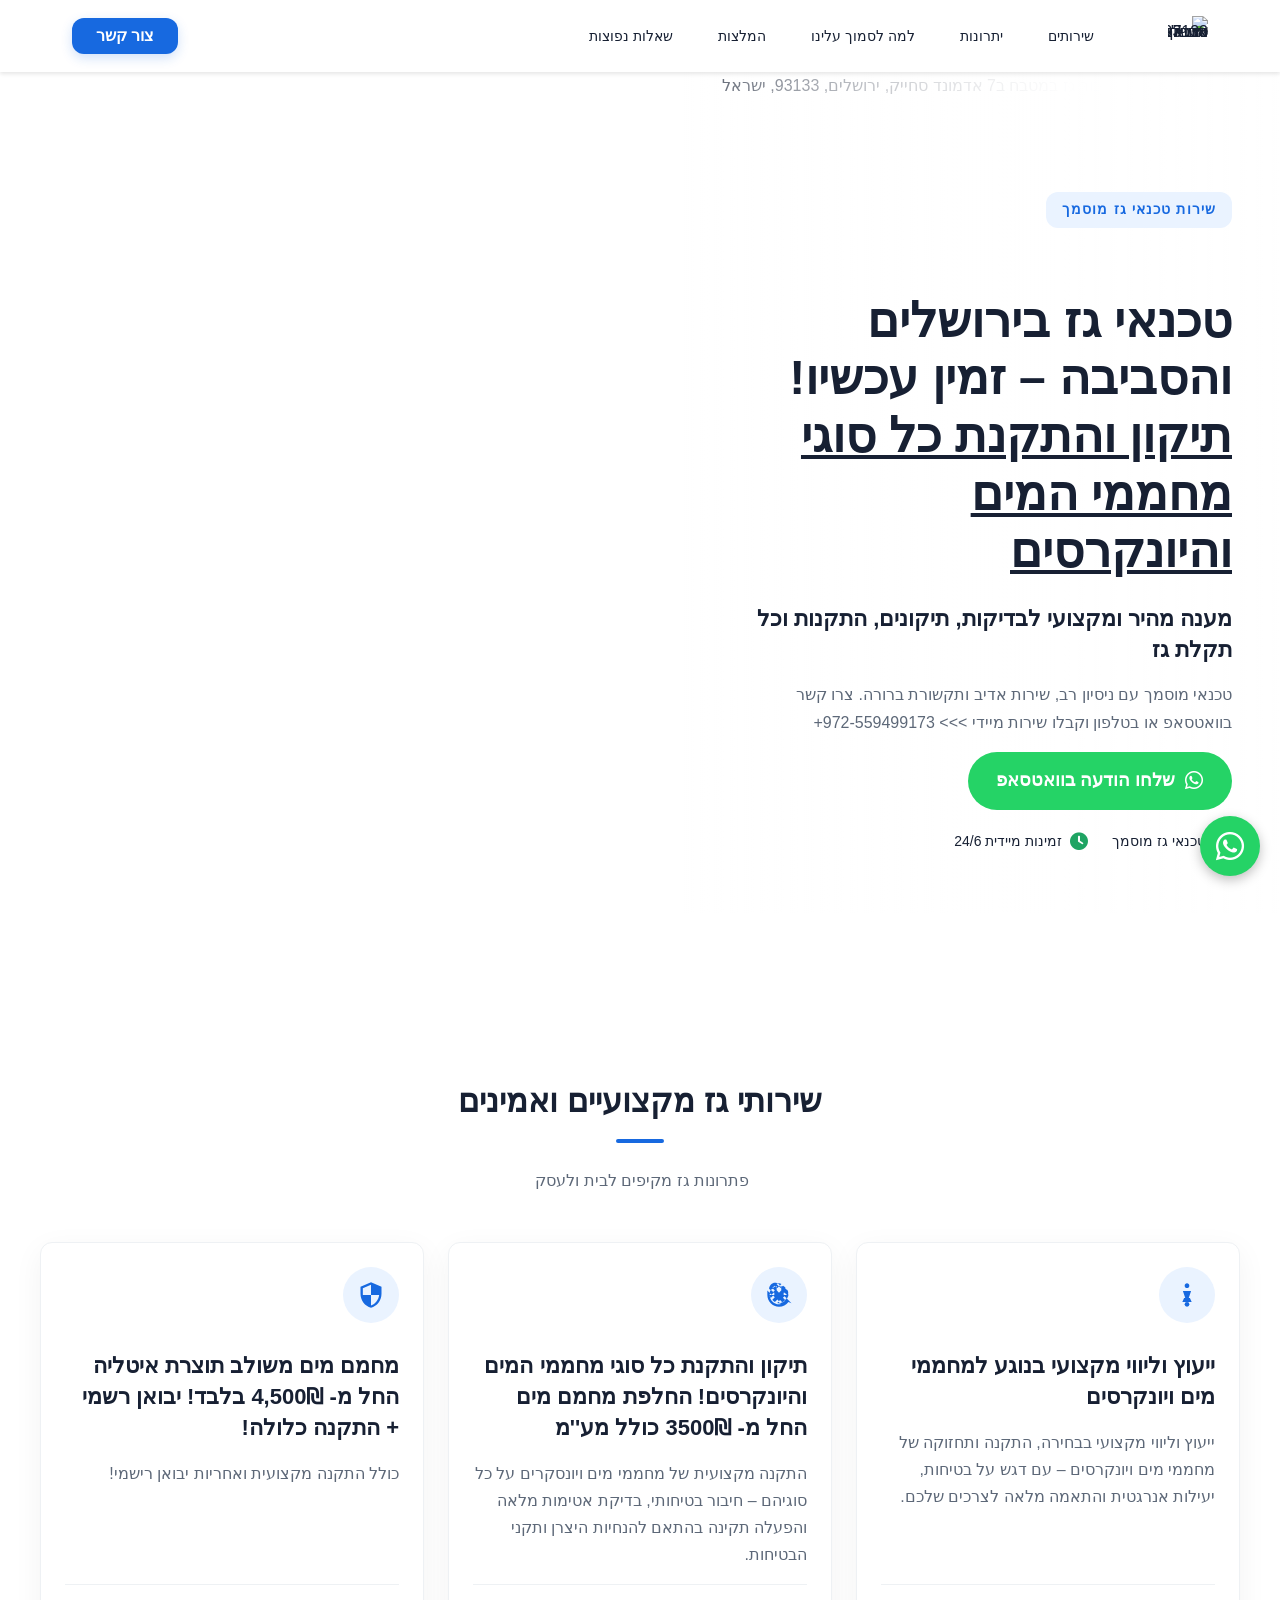
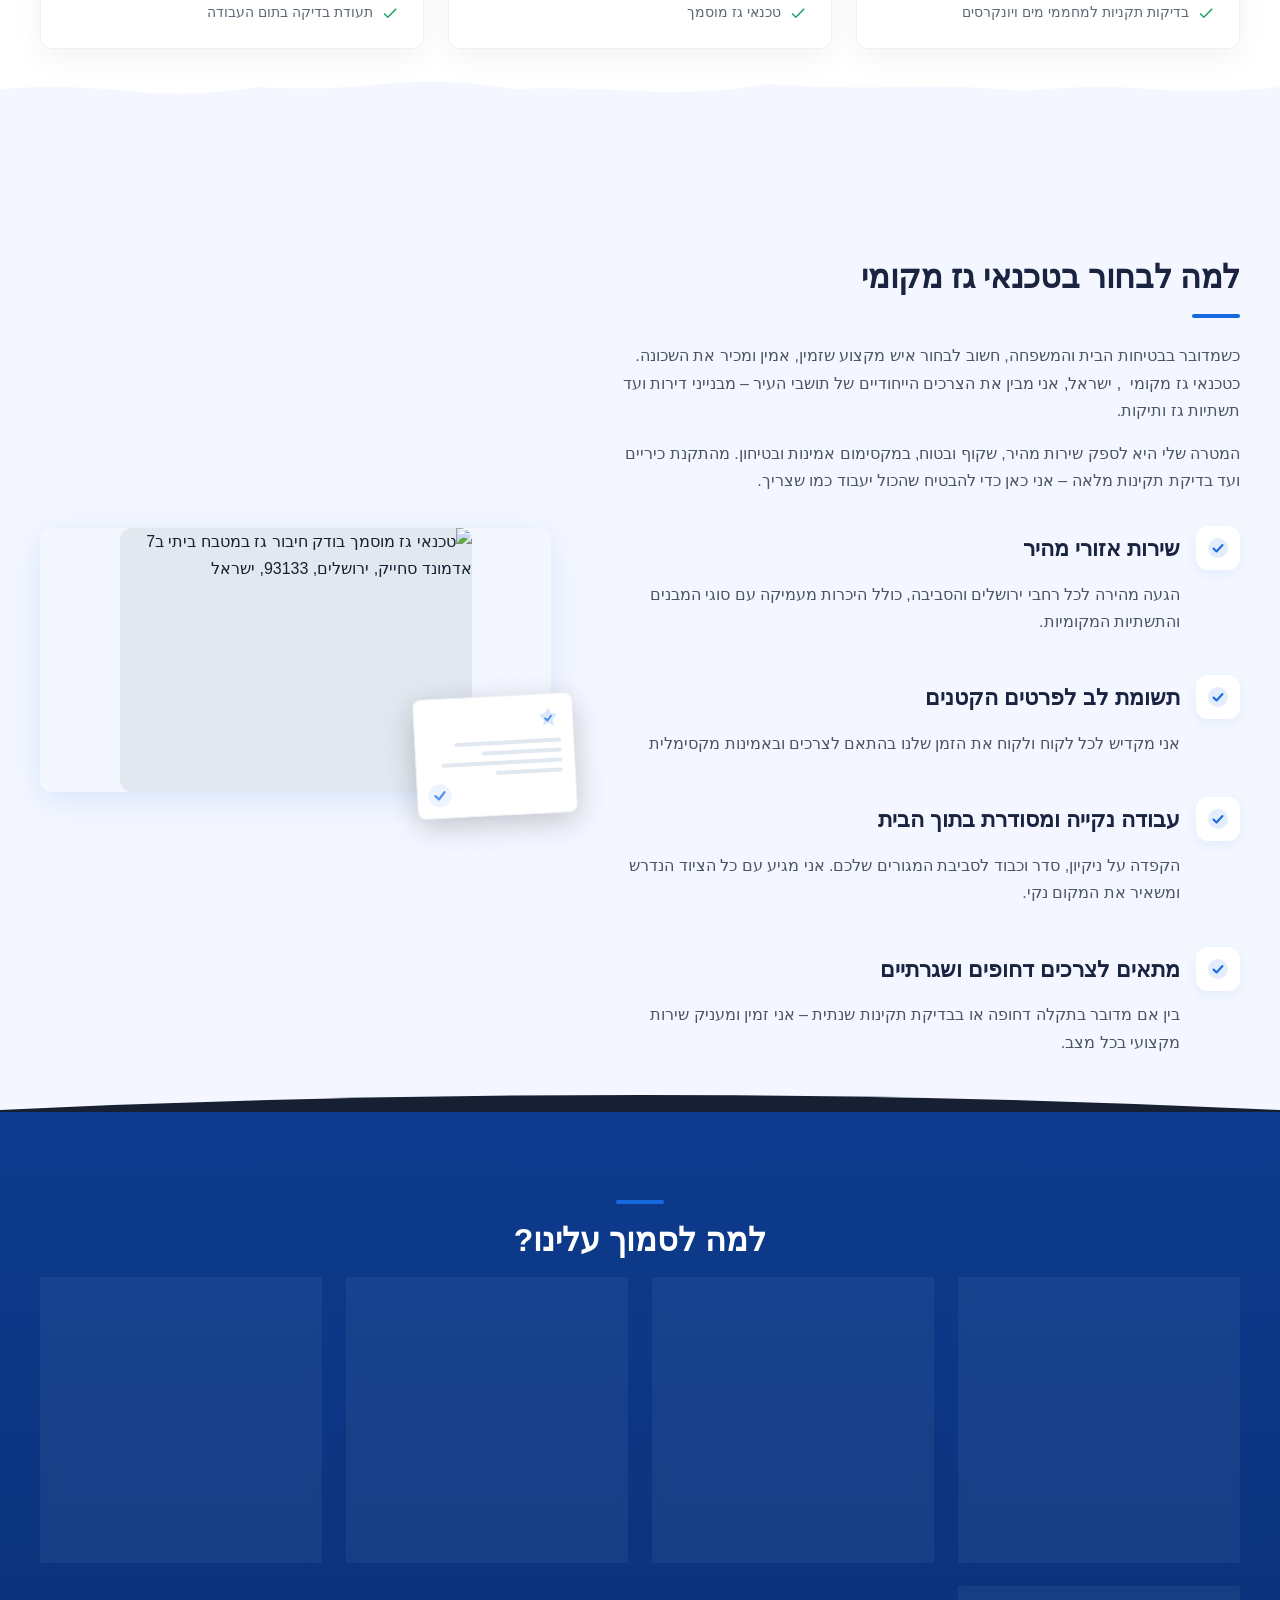
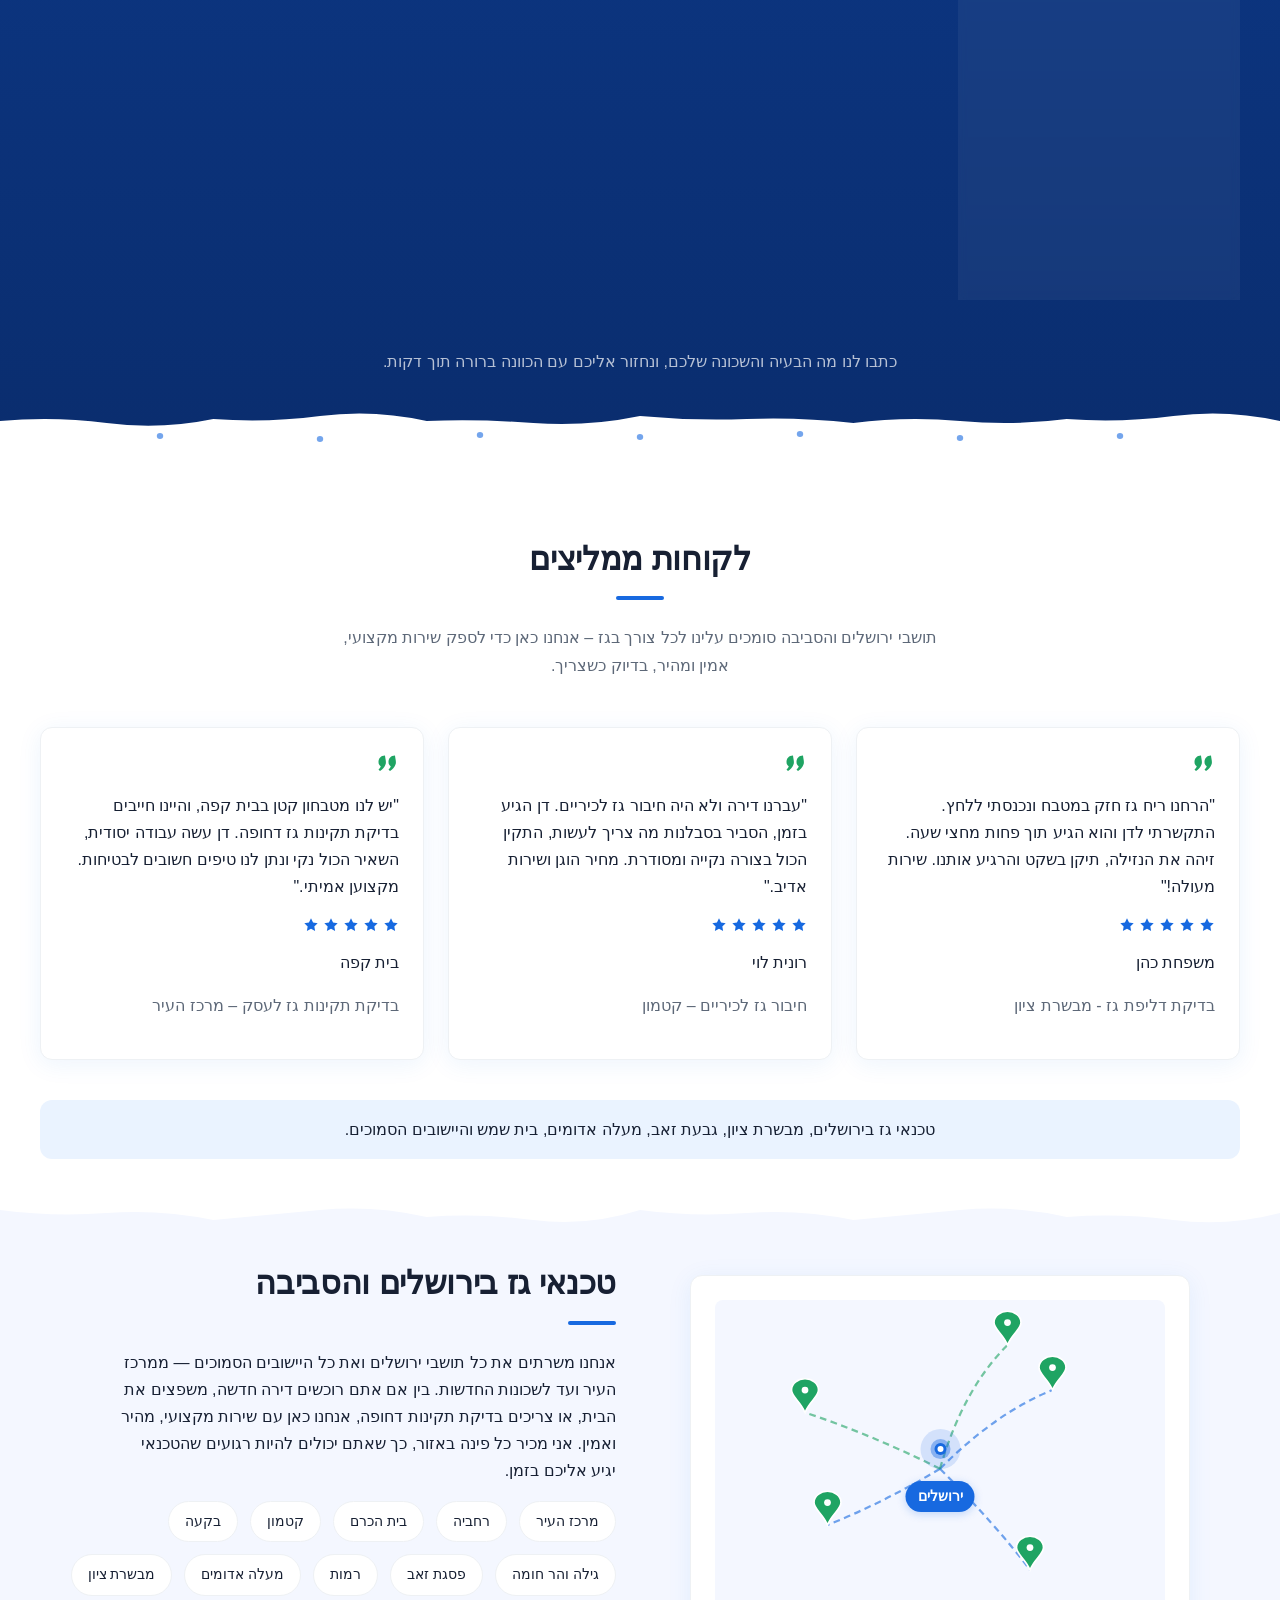
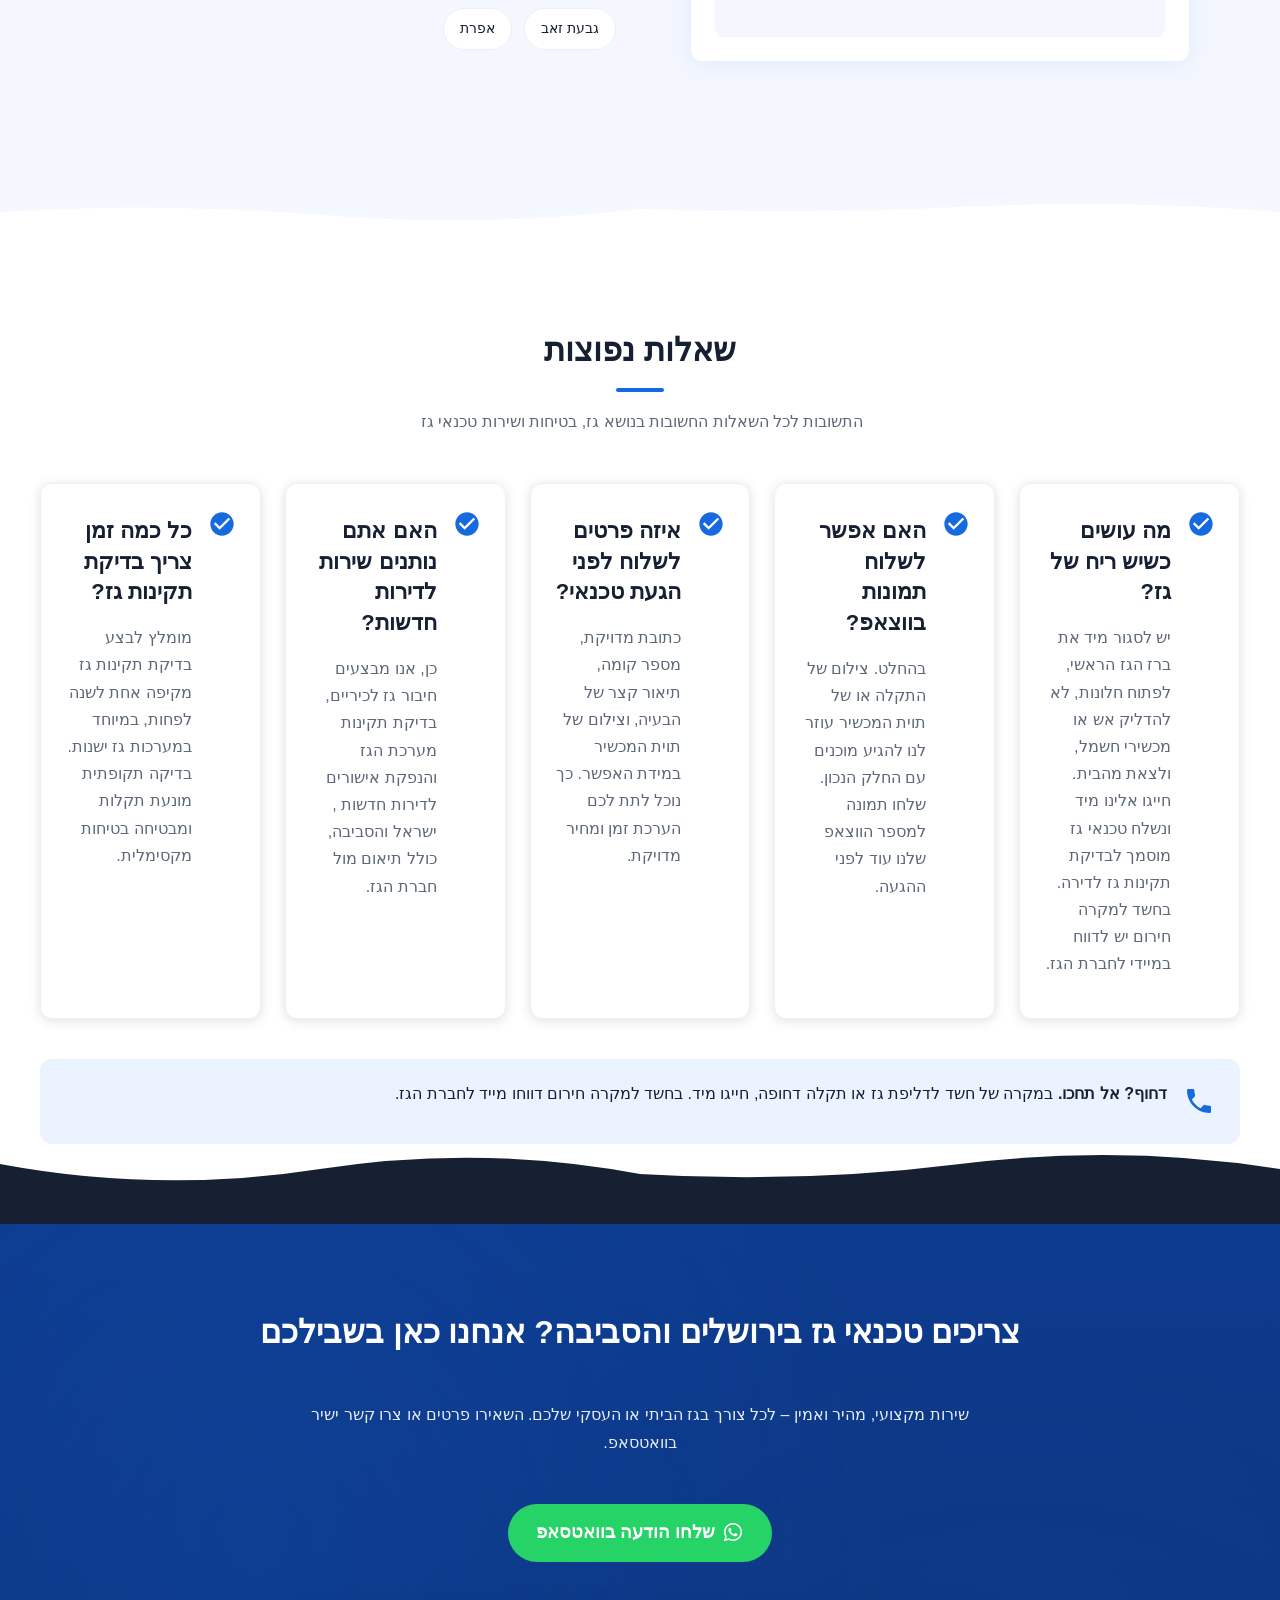
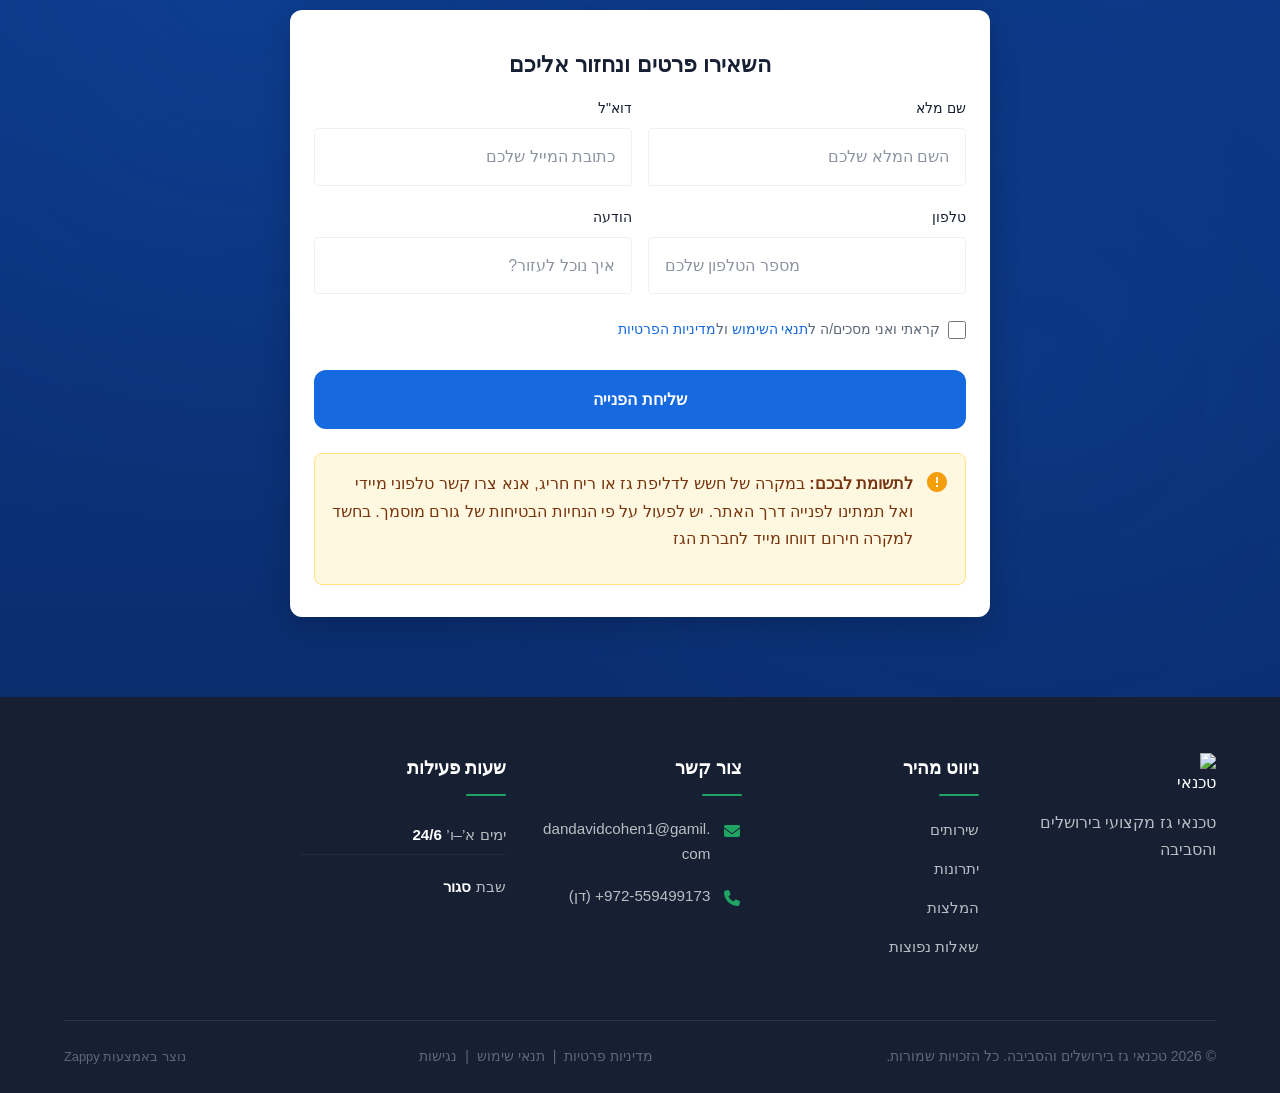
==== commit f85ff733: "Background sync: Progressive GitHub Sync" ====
--- a/public/index.html
+++ b/public/index.html
@@ -1 +1 @@
-<!doctype html><html dir="rtl" lang="he"><head><meta charset="UTF-8"><meta content="width=device-width,initial-scale=1" name="viewport"><meta content="index, follow" name="robots"><title>טכנאי גז 24/7? השאירו פרטים ונדאג לכם מיד — טכנאי גז בירושלים</title><meta content="צריכים טכנאי גז בירושלים באופן דחוף? אנחנו כאן להתקנת גז ביתי, בדיקת תקינות וחיבור כיריים. שירות מקצועי ואמין עם זמינות מיידית בוואטסאפ. לחצו עכשיו!" name="description"><meta content="טכנאי גז בירושלים, התקנת גז ביתי ירושלים, בדיקת תקינות גז לדירה, חיבור גז לכיריים ירושלים, גז ירושלים" name="keywords"><link href="/assets/favicon.ico" rel="icon" type="image/x-icon"><link href="/assets/favicon-16x16.png" rel="icon" type="image/png" sizes="16x16"><link href="/assets/favicon-32x32.png" rel="icon" type="image/png" sizes="32x32"><link href="/assets/favicon-48x48.png" rel="icon" type="image/png" sizes="48x48"><link href="/assets/favicon-192x192.png" rel="icon" type="image/png" sizes="192x192"><link href="/assets/favicon-512x512.png" rel="icon" type="image/png" sizes="512x512"><link href="/assets/apple-touch-icon.png" rel="apple-touch-icon"><script>!function(){"use strict";var t="fee62a18-ed36-47d0-abb9-548b7196b8e8",e="https://api.zappy5.com/api/analytics/track",a=18e5,n=2592e6,o=!0,i=!0,r=!0;var s=function(){var e="zappy_visitor_"+t,a=null;try{if(a=localStorage.getItem(e)){var o=JSON.parse(a),i=Date.now();if(i-o.created<n)return o.lastSeen=i,localStorage.setItem(e,JSON.stringify(o)),o.id}}catch(t){console.warn("Zappy Analytics: LocalStorage not available")}var r="zv_"+Date.now()+"_"+Math.random().toString(36).substr(2,9);try{localStorage.setItem(e,JSON.stringify({id:r,created:Date.now(),lastSeen:Date.now()}))}catch(t){}return r}(),c=function(){var e="zappy_session_"+t,n=null;try{if(n=sessionStorage.getItem(e)){var o=JSON.parse(n),i=Date.now();if(i-o.timestamp<a)return o.timestamp=i,sessionStorage.setItem(e,JSON.stringify(o)),o.id}}catch(t){console.warn("Zappy Analytics: SessionStorage not available")}var r="zs_"+Date.now()+"_"+Math.random().toString(36).substr(2,9);try{sessionStorage.setItem(e,JSON.stringify({id:r,timestamp:Date.now()}))}catch(t){}return r}();function l(a,n){n=n||{};var o={website_id:t,event_type:a,page_path:window.location.pathname,referrer:document.referrer||"direct",visitor_id:s,session_id:c,metadata:n};if(navigator.sendBeacon){var i=new Blob([JSON.stringify(o)],{type:"application/json"});navigator.sendBeacon(e,i)}else fetch(e,{method:"POST",headers:{"Content-Type":"application/json"},body:JSON.stringify(o),keepalive:!0}).catch(function(t){console.warn("Zappy Analytics: Failed to track event",t)})}o&&l("pageview",{title:document.title,url:window.location.href}),i&&document.addEventListener("click",function(t){var e=t.target;if("BUTTON"===e.tagName||e.closest("button")){var a="BUTTON"===e.tagName?e:e.closest("button");l("click",{element:"button",text:a.textContent.trim().substring(0,100),id:a.id||null,class:a.className||null})}else if("A"===e.tagName||e.closest("a")){var n="A"===e.tagName?e:e.closest("a");l("navigation",{element:"link",text:n.textContent.trim().substring(0,100),href:n.href,external:n.hostname!==window.location.hostname})}},!0),r&&document.addEventListener("submit",function(t){var e=t.target;l("form_submit",{form_id:e.id||null,form_name:e.name||null,form_action:e.action||null,form_method:e.method||"GET"})},!0);var d=Date.now();window.addEventListener("beforeunload",function(){l("page_unload",{time_on_page:Math.floor((Date.now()-d)/1e3),page_path:window.location.pathname})}),window.zappyAnalytics={track:l,getVisitorId:function(){return s},getSessionId:function(){return c}}}()</script><script>!function(){"use strict";if(!window.zappyFireMarketingEvent){var t={begin_checkout:"checkout_started",purchase:"checkout_complete",add_to_cart:"add_to_cart",view_product:"view_product"},e={whatsapp_click:{ga4:"contact",meta:"Contact",gtm:"whatsapp_click",ecom:!1},phone_click:{ga4:"contact",meta:"Contact",gtm:"phone_click",ecom:!1},contact_form_submitted:{ga4:"generate_lead",meta:"Lead",gtm:"contact_form_submitted",ecom:!1},checkout_started:{ga4:"begin_checkout",meta:"InitiateCheckout",gtm:"begin_checkout",ecom:!0},checkout_complete:{ga4:"purchase",meta:"Purchase",gtm:"purchase",ecom:!0},product_inquiry:{ga4:"generate_lead",meta:"Lead",gtm:"product_inquiry",ecom:!1},add_to_cart:{ga4:"add_to_cart",meta:"AddToCart",gtm:"add_to_cart",ecom:!0},view_product:{ga4:"view_item",meta:"ViewContent",gtm:"view_item",ecom:!0}};window.zappyFlushPendingMetaEvents=l,window.zappyFireMarketingEvent=function(r,n,o){try{o=o||{};var p=t[r]||r,d=e[p];if(!d)return;(n=n||{}).pagePath||n.page_path||(n.pagePath=a());var l="",m=!1,s=!1;if("checkout_complete"===p&&(m=!(!(l=String(n.orderId||n.order_id||n.transaction_id||""))||!function(t){if(!t)return!1;try{return"1"===window.sessionStorage.getItem(c(t))}catch(t){return!1}}(l)),s=!(!l||!u(l)),m&&s))return;if(!o.skipFirstParty&&!m)try{window.zappyAnalytics&&"function"==typeof window.zappyAnalytics.track&&window.zappyAnalytics.track(p,n)}catch(t){}if(!m){try{if(window.dataLayer=window.dataLayer||[],d.ecom){var _=i(p,n),h={};_.transaction_id&&(h.transaction_id=_.transaction_id),null!=_.value&&(h.value=_.value),_.currency&&(h.currency=_.currency),_.items&&(h.items=_.items),window.dataLayer.push({ecommerce:null}),window.dataLayer.push({event:d.gtm,ecommerce:h}),"checkout_complete"!==p&&"checkout_started"!==p||(window.dataLayer.push({ecommerce:null}),window.dataLayer.push({event:p,ecommerce:h}))}else{var w={event:d.gtm};for(var f in n)Object.prototype.hasOwnProperty.call(n,f)&&(w[f]=n[f]);window.dataLayer.push(w)}}catch(t){}l&&function(t){if(t)try{window.sessionStorage.setItem(c(t),"1")}catch(t){}}(l)}}catch(t){}};var r=Object.create(null);document.addEventListener("click",function(t){try{var e=t.target;if(!e)return;var r=s(e,".whatsapp-float, a.whatsapp-float, [data-zappy-whatsapp]"),n=function(t){for(var e=t;e&&e!==document;){if("A"===e.tagName)return e;e=e.parentElement}return null}(e),i=n&&n.href||"";if(r||n&&function(t){if(!t)return!1;var e=String(t).toLowerCase();return-1!==e.indexOf("wa.me/")||-1!==e.indexOf("api.whatsapp.com")||-1!==e.indexOf("whatsapp.com/send")||0===e.indexOf("whatsapp:")}(i)){if(!m("wa:"+i)){var c=r?"float":"link";window.zappyFireMarketingEvent("whatsapp_click",{source:c,href:i||null,pagePath:a()})}return}var o=s(e,".phone-header-btn, .nav-phone-btn, .call-btn, [data-zappy-phone]"),u="";if(n&&n.href&&0===String(n.href).toLowerCase().indexOf("tel:")?u=n.href:o&&o.href&&0===String(o.href).toLowerCase().indexOf("tel:")&&(u=o.href),o||u){var p="";return u&&(p=String(u).replace(/^tel:/i,"").trim()),void(m("tel:"+(p||o&&o.id||"btn"))||window.zappyFireMarketingEvent("phone_click",{source:o?"button":"link",phone:p||null,href:u||null,pagePath:a()}))}}catch(t){}},!0)}function a(){try{if(window.ZAPPY_CONFIG&&window.ZAPPY_CONFIG.currentPagePath)return window.ZAPPY_CONFIG.currentPagePath}catch(t){}try{return window.location.pathname||"/"}catch(t){return"/"}}function n(t){var e=(t=t||{}).items||t.cartItems||t.cart_items||t.lineItems||[];Array.isArray(e)||(e=[]);for(var r=[],a=0;a<e.length;a++){var n=e[a];if(n&&"object"==typeof n){var i=String(n.item_id||n.productId||n.product_id||n.id||"").trim(),c=String(n.item_name||n.productName||n.product_name||n.name||"").trim(),o=parseFloat(null!=n.price?n.price:null!=n.unitPrice?n.unitPrice:0)||0,u=Math.max(1,parseInt(null!=n.quantity?n.quantity:null!=n.qty?n.qty:1,10)||1);(i||c)&&r.push({item_id:i||c,item_name:c||i,price:o,quantity:u})}}return r}function i(t,e){var r=n(e=e||{}),i=parseFloat(null!=e.value?e.value:null!=e.total?e.total:0)||0,c=String(e.currency||"USD").toUpperCase();if("checkout_complete"===t)return{transaction_id:String(e.transaction_id||e.orderId||e.order_id||e.orderNumber||"")||void 0,value:i,currency:c,items:r};if("checkout_started"===t)return{value:i,currency:c,items:r};if("add_to_cart"===t){var o=r.length?r:[{item_id:String(e.productId||e.product_id||""),item_name:String(e.productName||e.product_name||""),price:parseFloat(null!=e.value?e.value:null!=e.price?e.price:0)||0,quantity:parseInt(null!=e.quantity?e.quantity:1,10)||1}].filter(function(t){return t.item_id||t.item_name});return{value:i||(o[0]?o[0].price*o[0].quantity:0),currency:c,items:o}}if("view_product"===t){var u=r.length?r:[{item_id:String(e.productId||e.product_id||""),item_name:String(e.productName||e.product_name||""),price:parseFloat(null!=e.price?e.price:null!=e.value?e.value:0)||0,quantity:1}].filter(function(t){return t.item_id||t.item_name});return{currency:c,value:i||(u[0]?u[0].price:0),items:u}}return"whatsapp_click"===t||"phone_click"===t?{method:"whatsapp_click"===t?"whatsapp":"phone",page_path:e.pagePath||a()}:"contact_form_submitted"===t||"product_inquiry"===t?{page_path:e.pagePath||a()}:e}function c(t){return"zappy_purchase_fired_"+String(t||"")}function o(t){return"zappy_purchase_meta_fired_"+String(t||"")}function u(t){if(!t)return!1;try{return"1"===window.sessionStorage.getItem(o(t))}catch(t){return!1}}function p(t){if(t)try{window.sessionStorage.setItem(o(t),"1")}catch(t){}}function d(){try{return Array.isArray(window.__zappyPendingMetaEvents)||(window.__zappyPendingMetaEvents=[]),window.__zappyPendingMetaEvents}catch(t){return[]}}function l(){if("function"==typeof window.fbq){var t=d().slice();try{window.__zappyPendingMetaEvents=[]}catch(t){}for(var e=0;e<t.length;e++){var r=t[e];if(r&&r.eventName&&(!r.orderId||!u(r.orderId)))try{window.fbq("track",r.eventName,r.params||{}),r.orderId&&p(r.orderId)}catch(t){}}}}function m(t){var e=Date.now();return!!(r[t]&&e-r[t]<800)||(r[t]=e,!1)}function s(t,e){return t&&t.closest?t.closest(e):null}}()</script><meta content="טכנאי גז 24/7? השאירו פרטים ונדאג לכם מיד — טכנאי גז בירושלים" property="og:title"><meta content="צריכים טכנאי גז בירושלים באופן דחוף? אנחנו כאן להתקנת גז ביתי, בדיקת תקינות וחיבור כיריים. שירות מקצועי ואמין עם זמינות מיידית בוואטסאפ. לחצו עכשיו!" property="og:description"><meta content="summary_large_image" name="twitter:card"><meta content="טכנאי גז 24/7? השאירו פרטים ונדאג לכם מיד — טכנאי גז בירושלים" name="twitter:title"><meta content="צריכים טכנאי גז בירושלים באופן דחוף? אנחנו כאן להתקנת גז ביתי, בדיקת תקינות וחיבור כיריים. שירות מקצועי ואמין עם זמינות מיידית בוואטסאפ. לחצו עכשיו!" name="twitter:description"><script type="application/ld+json">{"@context":"https://schema.org","@graph":[{"@type":"LocalBusiness","@id":"https://gaz-technician-in-jerusalem.zappy5.app#organization","name":"טכנאי גז בירושלים","url":"https://gaz-technician-in-jerusalem.zappy5.app","description":"A gas technician service operating in Jerusalem and the surrounding area, focused on local residential and commercial clients. The website is a single landing page designed to drive immediate contact via WhatsApp and a floating call button, emphasizing quick accessibility and trust for urgent or routine gas-related needs.","address":{"@type":"PostalAddress","streetAddress":"ירושלים"},"contactPoint":[{"@type":"ContactPoint","contactType":"customer service","email":"dandavidcohen1@gamil.com","telephone":"+972559499173"}]},{"@type":"WebSite","@id":"https://gaz-technician-in-jerusalem.zappy5.app#website","url":"https://gaz-technician-in-jerusalem.zappy5.app","name":"טכנאי גז בירושלים","publisher":{"@id":"https://gaz-technician-in-jerusalem.zappy5.app#organization"}},{"@type":"ContactPage","@id":"https://gaz-technician-in-jerusalem.zappy5.app#contactpage","url":"https://gaz-technician-in-jerusalem.zappy5.app","name":"טכנאי גז 24/7? השאירו פרטים ונדאג לכם מיד — טכנאי גז בירושלים","mainEntity":{"@id":"https://gaz-technician-in-jerusalem.zappy5.app#organization"},"potentialAction":{"@type":"CommunicateAction","target":{"@type":"EntryPoint","urlTemplate":"https://gaz-technician-in-jerusalem.zappy5.app/api/email/contact-form","actionPlatform":["http/method=POST"],"contentType":"application/json"},"instrument":[{"@type":"PropertyValue","name":"name","propertyID":"text","valueRequired":true,"description":"השם המלא שלכם"},{"@type":"PropertyValue","name":"email","propertyID":"email","valueRequired":true,"description":"כתובת המייל שלכם"},{"@type":"PropertyValue","name":"phone","propertyID":"tel","valueRequired":true,"description":"מספר הטלפון שלכם"},{"@type":"PropertyValue","name":"message","propertyID":"text","valueRequired":false,"description":"איך נוכל לעזור?"},{"@type":"PropertyValue","name":"privacy_consent","propertyID":"checkbox","valueRequired":true}]}}]}</script><style id="zappy-critical-above-fold-css">html{box-sizing:border-box;-webkit-text-size-adjust:100%}*,::after,::before{box-sizing:inherit}body{margin:0;min-width:320px;overflow-x:clip}img,svg,video{max-width:100%;height:auto}main{display:block}.container{width:min(100% - 32px,1200px);margin-inline:auto}.navbar,header .navbar,header[role=banner],nav.navbar{position:relative;z-index:1000;width:100%}.nav-container,.navbar .container{display:flex;align-items:center;justify-content:space-between;min-height:64px}.logo,.logo-link img{display:block;width:35px;height:35px;object-fit:contain}#navMenu,.nav-menu{list-style:none;margin:0;padding:0}#navMenu a,.nav-menu a,.navbar .nav-links a,.navbar a{color:inherit;text-decoration:none}#navMenu .sub-menu,.nav-menu .sub-menu,.navbar .sub-menu{display:none}.fa,.fa-brands,.fa-regular,.fa-solid,.fab,.far,.fas{display:inline-block;min-width:1em;text-align:center}html:not(#zappy-noop) .navbar:has(.nav-ecommerce-icons)>.phone-header-btn,html:not(#zappy-noop)[data-zappy-site-type=ecommerce] .phone-header-btn{display:none!important;visibility:hidden!important;width:0!important;height:0!important;pointer-events:none!important}.zappy-preview-empty-store-cta{display:none!important;visibility:hidden!important;height:0!important;max-height:0!important;overflow:hidden!important;margin:0!important;padding:0!important;border:0!important;box-shadow:none!important}.zappy-catalog-menu{background:var(--surface-color,var(--surface,linear-gradient(135deg,#f8f9fa 0,#fff 100%)));border-bottom:1px solid var(--border-color,#e5e7eb);padding:0;position:sticky;top:0;z-index:90}.zappy-catalog-menu.rtl,.zappy-catalog-menu[dir=rtl]{direction:rtl}.zappy-catalog-menu.ltr,.zappy-catalog-menu[dir=ltr]{direction:ltr}.catalog-menu-container{max-width:1440px;margin:0 auto;display:flex;align-items:center;gap:8px;padding:10px 24px;overflow:visible}.catalog-menu-categories,.catalog-menu-list{display:flex;align-items:center;gap:4px;flex-wrap:wrap;margin:0;padding:0;list-style:none}.catalog-menu-item{display:inline-flex;align-items:center;padding:8px 16px;font-size:14px;font-weight:500;color:var(--text-color,var(--text,#374151));text-decoration:none;border-radius:20px;white-space:nowrap}.catalog-menu-all{background:var(--primary-color,var(--primary,#111));color:var(--text-light,#fff)!important}.catalog-menu-parent{position:relative;display:inline-flex;align-items:center}.catalog-menu-trigger{display:inline-flex;align-items:center;gap:6px}.catalog-menu-chevron{flex-shrink:0}.catalog-menu-parent>.sub-menu{display:none!important;visibility:hidden!important;opacity:0!important;pointer-events:none!important}.hero-section,.index-hero-section,section[class*=hero]{position:relative;overflow:hidden}.hero-section,.index-hero-section{min-height:560px}section[data-hero-type*=fullscreen]{min-height:100vh}.hero-bg-image,.hero-bg-wrapper,section[class*=hero] [class*=hero-bg]{position:absolute;inset:0;width:100%;height:100%}.hero-bg-image img,.hero-bg-wrapper img,section[class*=hero] [data-hero-bg],section[class*=hero] img[data-hero-background=true]{width:100%!important;height:100%!important;object-fit:cover!important;display:block}.hero-content,section[class*=hero] .container{position:relative;z-index:2}@media(max-width:768px){:root{--header-height:72px;--total-header-height:72px;--zappy-mobile-menu-top:72px}html[data-zappy-site-type=ecommerce] body{padding-top:var(--total-header-height,72px)}html[data-zappy-site-type=ecommerce] body>.navbar:not(.zappy-catalog-menu),html[data-zappy-site-type=ecommerce] body>nav.navbar{position:fixed!important;top:0;left:0;right:0;z-index:100000;width:100%;margin-bottom:0}.zappy-catalog-menu{position:fixed;top:var(--header-height,72px);left:0;right:0;z-index:99999}.nav-container,.navbar .container{min-height:60px}#navMenu,.nav-menu{max-width:100vw;overflow-x:hidden}.hero-section,.index-hero-section,section[class*=hero],section[data-hero-type*=fullscreen]{min-height:100svh}.hero-bg-image,.hero-bg-wrapper,.hero-scrim{min-height:100svh}}:root{--nav-bg:#FFFFFF}.navbar{background-color:#fff!important}/* ZAPPY_ANNOUNCEMENT_HEADER_OFFSET_CSS_V3 */ :root{--zappy-header-stack-height:calc(var(--zappy-announcement-height, 40px) + var(--header-height, 72px))}body:has(.zappy-announcement-bar) .navbar:not(.zappy-catalog-menu):not(.mobile-search-panel),body:has(.zappy-announcement-bar) header.navbar,body:has(.zappy-announcement-bar) nav.navbar:not(.zappy-catalog-menu){top:var(--zappy-announcement-height,40px)!important}[data-zappy-content-align]{display:flex!important;flex-direction:column!important}[data-zappy-content-align^=top-]{justify-content:flex-start!important}[data-zappy-content-align^=center-],[data-zappy-content-align^=lower-],[data-zappy-content-align^=upper-]{justify-content:center!important}[data-zappy-content-align^=bottom-]{justify-content:flex-end!important}[data-zappy-content-align$="-left"],[data-zappy-content-align$="-mid-left"]{align-items:flex-start!important;text-align:start!important}[data-zappy-content-align$="-center"]{align-items:center!important;text-align:center!important}[data-zappy-content-align$="-mid-right"],[data-zappy-content-align$="-right"]{align-items:flex-end!important;text-align:end!important}[data-zappy-content-align] [data-zappy-align-target]{margin-left:auto;margin-right:auto}[data-zappy-content-align$="-center"] [data-zappy-align-target],[data-zappy-content-align$="-center"] [data-zappy-align-target]>*{text-align:center!important}</style><link href="/styles.css" rel="stylesheet"><script>window.ZAPPY_WEBSITE_ID="fee62a18-ed36-47d0-abb9-548b7196b8e8",window.ZAPPY_API_BASE="https://api.zappy5.com"</script><link href="/assets/site-image-index-hero-image-1.webp" rel="preload" as="image" fetchpriority="high"><style id="zappy-dropdown-submenu-styles">#navMenu li:has(.sub-menu),.nav-menu li:has(.sub-menu),.navbar li:has(.sub-menu),nav li:has(.sub-menu){position:relative}#navMenu .sub-menu,.nav-menu .sub-menu,.navbar .sub-menu,nav .sub-menu{display:block!important;position:absolute!important;top:100%;left:0;min-width:220px;border-radius:8px;box-shadow:0 8px 25px rgba(0,0,0,.15);padding:8px 0;opacity:0;visibility:hidden;transform:translateY(10px);transition:all .3s ease;z-index:1000;list-style:none;pointer-events:none}#navMenu li:hover>.sub-menu,.nav-menu li:hover>.sub-menu,.navbar li:hover>.sub-menu,nav li:hover>.sub-menu{opacity:1!important;visibility:visible!important;transform:translateY(0)!important;pointer-events:auto!important}.sub-menu li{list-style:none;margin:0;padding:0}.sub-menu a{display:block!important;padding:10px 16px!important;color:var(--text-dark,#333)!important;font-weight:500;text-decoration:none;white-space:nowrap;transition:background-color .2s}.sub-menu .zappy-nav-child>a{padding-left:28px!important;font-size:.9em!important;opacity:.85!important}[dir=rtl] .sub-menu .zappy-nav-child>a,html[lang=ar] .sub-menu .zappy-nav-child>a,html[lang=he] .sub-menu .zappy-nav-child>a{padding-left:10px!important;padding-right:28px!important}.sub-menu .zappy-nav-parent>a{font-weight:600!important}.sub-menu a:hover{background-color:#f5f5f5}[dir=rtl] .nav-menu .sub-menu,[dir=rtl] .navbar .sub-menu,[dir=rtl] nav .sub-menu,html[lang=ar] .nav-menu .sub-menu,html[lang=ar] .navbar .sub-menu,html[lang=ar] nav .sub-menu,html[lang=he] .nav-menu .sub-menu,html[lang=he] .navbar .sub-menu,html[lang=he] nav .sub-menu{left:auto!important;right:0!important}.sub-menu:empty,.sub-menu:not(:has(li)):not(:has(> a)),.sub-menu:not(:has(li:not(.zappy-hidden-menu-item))):not(:has(> a)){display:none!important;opacity:0!important;visibility:hidden!important;pointer-events:none!important}li:has(.menu-group-title):hover>.sub-menu{opacity:1!important;visibility:visible!important;transform:translateY(0)!important;pointer-events:auto!important}#navMenu>li>.menu-group-title,.nav-menu>li>.menu-group-title{display:inline-block;padding:.5rem 1rem;cursor:default;user-select:none}@media (max-width:768px){#navMenu .sub-menu,.nav-menu .sub-menu,.navbar .sub-menu,nav .sub-menu{position:static!important;transform:none!important;box-shadow:none!important;background:0 0!important;max-height:0;overflow:hidden;opacity:0;visibility:hidden;transition:max-height .3s ease,opacity .3s ease;padding:0!important;border-radius:0!important}#navMenu .sub-menu.mobile-expanded,.nav-menu .sub-menu.mobile-expanded,.navbar .sub-menu.mobile-expanded{max-height:none!important;overflow-y:visible!important;opacity:1!important;visibility:visible!important;padding:8px 0 8px 16px!important}[dir=rtl] .sub-menu.mobile-expanded,html[lang=he] .sub-menu.mobile-expanded{padding:8px 16px 8px 0!important}#navMenu li:hover>.sub-menu,.nav-menu li:hover>.sub-menu,.navbar li:hover>.sub-menu,nav li:hover>.sub-menu{opacity:0;visibility:hidden;pointer-events:none}#navMenu li>.sub-menu.mobile-expanded,.nav-menu li>.sub-menu.mobile-expanded,.navbar li>.sub-menu.mobile-expanded,nav li>.sub-menu.mobile-expanded{opacity:1!important;visibility:visible!important;pointer-events:auto!important}#navMenu li:has(.sub-menu),.nav-menu li:has(.sub-menu),.navbar li:has(.sub-menu),nav li:has(.sub-menu){display:flex!important;flex-wrap:wrap!important;align-items:center!important;position:relative!important;min-height:44px!important}#navMenu li:has(.sub-menu)>a,.nav-menu li:has(.sub-menu)>a,.navbar li:has(.sub-menu)>a,nav li:has(.sub-menu)>a{flex:1!important;min-width:0!important}#navMenu li:has(.sub-menu)>.menu-group-title,.nav-menu li:has(.sub-menu)>.menu-group-title,.navbar li:has(.sub-menu)>.menu-group-title,nav li:has(.sub-menu)>.menu-group-title{flex:1!important;min-width:0!important;display:flex!important;align-items:center!important;padding:12px 16px!important;min-height:44px!important;line-height:1.4!important;font-weight:600!important;box-sizing:border-box!important}#navMenu li:has(.sub-menu)>.sub-menu,.nav-menu li:has(.sub-menu)>.sub-menu,.navbar li:has(.sub-menu)>.sub-menu,nav li:has(.sub-menu)>.sub-menu{flex-basis:100%!important;width:100%!important}#navMenu li:has(.sub-menu)>a [class*=arrow],#navMenu li:has(.sub-menu)>a [class*=chevron],.nav-menu li:has(.sub-menu)>a .fa-angle-down,.nav-menu li:has(.sub-menu)>a .fa-chevron-down,.nav-menu li:has(.sub-menu)>a [class*=arrow],.nav-menu li:has(.sub-menu)>a [class*=chevron],nav li:has(.sub-menu)>a [class*=arrow],nav li:has(.sub-menu)>a [class*=chevron]{display:none!important;visibility:hidden!important}.mobile-submenu-toggle{display:flex!important;align-items:center!important;justify-content:center!important;width:44px!important;height:auto!important;background:0 0!important;border:none!important;cursor:pointer!important;color:var(--text-dark)!important;position:static!important;flex-shrink:0!important;align-self:stretch!important;z-index:2!important;padding:0!important;margin:0!important}.mobile-submenu-toggle::after{content:''!important;width:0!important;height:0!important;border-left:6px solid transparent!important;border-right:6px solid transparent!important;border-top:7px solid currentColor!important;transition:transform .3s ease!important}.mobile-submenu-toggle.expanded::after{transform:rotate(180deg)!important}.sub-menu a{padding:10px 0!important;display:block!important;color:var(--text-dark)!important;white-space:normal!important}.sub-menu .zappy-nav-child>a{padding-left:28px!important;font-size:.9em!important;opacity:.85!important}[dir=rtl] .sub-menu .zappy-nav-child>a,html[lang=ar] .sub-menu .zappy-nav-child>a,html[lang=he] .sub-menu .zappy-nav-child>a{padding-left:0!important;padding-right:28px!important}.sub-menu .zappy-nav-parent>a{font-weight:600!important}#navMenu.active,.nav-menu.active{max-width:100vw!important;overflow-x:hidden!important;box-sizing:border-box!important}.navbar .sub-menu li a,.zappy-products-dropdown .sub-menu a,nav.navbar .sub-menu li a{color:var(--text-dark)!important}}@media (min-width:769px){.mobile-submenu-toggle{display:none!important}}</style><style id="zappy-widget-visibility">html[dir=rtl] .whatsapp-float{right:20px!important;left:auto!important}html:not([dir]) .whatsapp-float,html[dir=ltr] .whatsapp-float{left:20px!important;right:auto!important}html[dir=rtl] #mic-access-tool-general-button,html[dir=rtl] #mic-init-access-tool #mic-access-tool-general-button,html[dir=rtl] #mic-init-access-tool .mic-access-tool-general-button,html[dir=rtl] ._access-icon,html[dir=rtl] .mic-access-tool-general-button{left:20px!important;right:auto!important}html:not([dir]) #mic-access-tool-general-button,html:not([dir]) #mic-init-access-tool #mic-access-tool-general-button,html:not([dir]) #mic-init-access-tool .mic-access-tool-general-button,html:not([dir]) ._access-icon,html:not([dir]) .mic-access-tool-general-button,html[dir=ltr] #mic-access-tool-general-button,html[dir=ltr] #mic-init-access-tool #mic-access-tool-general-button,html[dir=ltr] #mic-init-access-tool .mic-access-tool-general-button,html[dir=ltr] ._access-icon,html[dir=ltr] .mic-access-tool-general-button{right:20px!important;left:auto!important}@media (max-width:768px){.whatsapp-float{display:flex!important}}@media (min-width:769px){.whatsapp-float{display:flex!important}}@media (max-width:768px){#mic-access-tool-general-button,#mic-init-access-tool #mic-access-tool-general-button,#mic-init-access-tool .mic-access-tool-general-button,._access-icon,.mic-access-tool-general-button{display:flex!important;visibility:visible!important;opacity:1!important;pointer-events:auto!important}#mic-access-tool-box.opened-mic-access-tool,#mic-init-access-tool #mic-access-tool-box.opened-mic-access-tool,.mic-access-tool-box.opened-mic-access-tool{visibility:visible!important;opacity:1!important;pointer-events:auto!important}}@media (min-width:769px){#mic-access-tool-general-button,#mic-init-access-tool #mic-access-tool-general-button,#mic-init-access-tool .mic-access-tool-general-button,._access-icon,.mic-access-tool-general-button{display:flex!important;visibility:visible!important;opacity:1!important;pointer-events:auto!important}#mic-access-tool-box.opened-mic-access-tool,#mic-init-access-tool #mic-access-tool-box.opened-mic-access-tool,.mic-access-tool-box.opened-mic-access-tool{visibility:visible!important;opacity:1!important;pointer-events:auto!important}}</style></head><body><meta charset="UTF-8"><meta content="width=device-width,initial-scale=1" name="viewport"><title>טכנאי גז 24/7? השאירו פרטים ונדאג לכם מיד — טכנאי גז ב7 אדמונד סחייק, ירושלים, 93133, ישראל</title><meta content="צריכים טכנאי גז ב7 אדמונד סחייק, ירושלים, 93133, ישראל באופן דחוף? אנחנו כאן להתקנת גז ביתי, בדיקת תקינות וחיבור כיריים. שירות מקצועי ואמין עם זמינות מיידית בוואטסאפ. לחצו עכשיו!" name="description"><meta content="טכנאי גז ב7 אדמונד סחייק, ירושלים, 93133, ישראל, התקנת גז ביתי 7 אדמונד סחייק, ירושלים, 93133, ישראל, בדיקת תקינות גז לדירה, חיבור גז לכיריים 7 אדמונד סחייק, ירושלים, 93133, ישראל, גז 7 אדמונד סחייק, ירושלים, 93133, ישראל" name="keywords"><meta content="index, follow" name="robots"><meta content="טכנאי גז 24/7? השאירו פרטים ונדאג לכם מיד — טכנאי גז ב7 אדמונד סחייק, ירושלים, 93133, ישראל" property="og:title"><meta content="צריכים טכנאי גז ב7 אדמונד סחייק, ירושלים, 93133, ישראל באופן דחוף? אנחנו כאן להתקנת גז ביתי, בדיקת תקינות וחיבור כיריים. שירות מקצועי ואמין עם זמינות מיידית בוואטסאפ. לחצו עכשיו!" property="og:description"><meta content="website" property="og:type"><meta content="he_IL" property="og:locale"><meta content="summary_large_image" name="twitter:card"><meta content="טכנאי גז 24/7? השאירו פרטים ונדאג לכם מיד — טכנאי גז ב7 אדמונד סחייק, ירושלים, 93133, ישראל" name="twitter:title"><meta content="צריכים טכנאי גז ב7 אדמונד סחייק, ירושלים, 93133, ישראל באופן דחוף? אנחנו כאן להתקנת גז ביתי, בדיקת תקינות וחיבור כיריים. שירות מקצועי ואמין עם זמינות מיידית בוואטסאפ. לחצו עכשיו!" name="twitter:description"><style>.skip-link{position:absolute;top:0;left:0;transform:translateY(-200%);padding:12px 18px;background:var(--bg-dark,#1a1a1a);color:var(--text-light,#fff);font-weight:600;border-radius:0 0 8px 0;z-index:10000}.skip-link:focus{transform:none;outline:2px solid var(--ring,#fff);outline-offset:2px}:focus-visible{outline:2px solid var(--ring,currentColor);outline-offset:3px}</style><link href="/assets/favicon.ico" rel="icon" type="image/x-icon"><link href="/assets/favicon-16x16.png" rel="icon" type="image/png" sizes="16x16"><link href="/assets/favicon-32x32.png" rel="icon" type="image/png" sizes="32x32"><link href="/assets/favicon-48x48.png" rel="icon" type="image/png" sizes="48x48"><link href="/assets/favicon-192x192.png" rel="icon" type="image/png" sizes="192x192"><link href="/assets/favicon-512x512.png" rel="icon" type="image/png" sizes="512x512"><link href="/assets/apple-touch-icon.png" rel="apple-touch-icon"><link href="https://cdn.jsdelivr.net/npm/vanilla-cookieconsent@3/dist/cookieconsent.css" rel="stylesheet"><a href="#main" class="skip-link">דלג לתוכן הראשי</a><nav class="navbar" dir="rtl"><button class="mobile-toggle" aria-label="Menu" id="mobileToggle"><svg viewBox="0 0 24 24" fill="none" height="24" width="24" class="hamburger-icon" style="display:block !important"><path d="M3 12h18M3 6h18M3 18h18" stroke="currentColor" stroke-width="2" stroke-linecap="round"></path></svg> <svg viewBox="0 0 24 24" fill="none" height="24" width="24" class="close-icon" style="display:none !important"><path d="M18 6L6 18M6 6l12 12" stroke="currentColor" stroke-width="2" stroke-linecap="round"></path></svg></button> <button class="phone-header-btn" aria-label="Call" data-phone="+972559499173"><svg viewBox="0 0 24 24" fill="currentColor" height="20" width="20"><path d="M22 16.92v3a2 2 0 0 1-2.18 2 19.79 19.79 0 0 1-8.63-3.07 19.5 19.5 0 0 1-6-6 19.79 19.79 0 0 1-3.07-8.67A2 2 0 0 1 4.11 2h3a2 2 0 0 1 2 1.72 12.84 12.84 0 0 0 .7 2.81 2 2 0 0 1-.45 2.11L8.09 9.91a16 16 0 0 0 6 6l1.27-1.27a2 2 0 0 1 2.11-.45 12.84 12.84 0 0 0 2.81.7A2 2 0 0 1 22 16.92z"></path></svg></button><div class="nav-container"><div class="nav-right-group"><div class="nav-brand"><a href="/" class="logo-link"><img alt="טכנאי גז ב7 אדמונד סחייק, ירושלים, 93133, ישראל" class="logo" decoding="async" height="35" src="/assets/site-image-image-1.webp" width="35"></a></div><ul class="nav-menu" id="navMenu"><li><a href="#services">שירותים</a></li><li><a href="#benefits">יתרונות</a></li><li><a href="#trust-signals">למה לסמוך עלינו</a></li><li><a href="#testimonials">המלצות</a></li><li><a href="#faq">שאלות נפוצות</a></li><li class="mobile-contact-link nav-cta-mobile-item"><a href="#cta" class="nav-cta-btn">צור קשר</a></li></ul></div><div class="nav-cta-container"><a href="#cta" class="nav-cta-btn">צור קשר</a></div></div></nav><script>window.addEventListener("load",function(){const e=document.querySelector(".navbar, nav, header");if(!e)return void console.log("[Navbar] Navbar element not found");let t=document.getElementById("mobileToggle")||document.querySelector(".mobile-toggle")||document.querySelector(".hamburger")||document.querySelector(".hamburger-menu")||document.querySelector(".menu-toggle")||document.querySelector(".burger-menu")||document.querySelector('[aria-label="Menu"]')||document.querySelector('[aria-label="תפריט"]');const o=document.querySelector(".phone-header-btn"),n=window.getComputedStyle(e);let r=n.backgroundColor;if(console.log("[Navbar] Initial navbar background:",r),"transparent"===r||"rgba(0, 0, 0, 0)"===r||r.startsWith("rgba")&&r.includes(", 0)")){const e=n.backgroundImage;if(e&&"none"!==e)console.log("[Navbar] Navbar has background image/gradient, using dark text"),r="rgb(240, 240, 240)";else{const e=window.getComputedStyle(document.body).backgroundColor;console.log("[Navbar] Navbar transparent, using body background:",e),r=e}}const a=r.match(/\d+/g);if(a&&a.length>=3){const e=(.299*parseInt(a[0])+.587*parseInt(a[1])+.114*parseInt(a[2]))/255;console.log("[Navbar] Mobile button colors preserved from Claude CSS (luminance:",e.toFixed(2)+")");const n=document.createElement("style");n.id="zappy-mobile-nav-fix";document.documentElement.lang;document.documentElement.dir,n.textContent='\n        /* Hide mobile buttons on desktop, show only on mobile */\n        @media (min-width: 769px) {\n          .mobile-toggle,\n          .phone-header-btn {\n            display: none !important;\n          }\n        }\n        \n        /* Show and position mobile buttons correctly on mobile */\n        @media (max-width: 768px) {\n          .navbar,\n          nav.navbar {\n            min-height: 70px !important;\n          }\n\n          .mobile-toggle,\n          .phone-header-btn {\n            position: absolute !important;\n            top: 0 !important;\n            bottom: 0 !important;\n            margin-top: auto !important;\n            margin-bottom: auto !important;\n            transform: none !important;\n            z-index: 1001 !important;\n            display: flex !important;\n            align-items: center !important;\n            justify-content: center !important;\n            width: 36px !important;\n            height: 36px !important;\n            border-radius: 50% !important;\n            border: none !important;\n            cursor: pointer !important;\n            padding: 6px !important;\n            background: none !important;\n            color: var(--nav-text, var(--text-dark)) !important;\n            touch-action: manipulation !important;\n            -webkit-tap-highlight-color: transparent !important;\n          }\n\n          html[data-zappy-site-type="ecommerce"] .phone-header-btn,\n          body[data-zappy-site-type="ecommerce"] .phone-header-btn,\n          html[data-zappy-site-type="ecommerce"] header .phone-header-btn,\n          html[data-zappy-site-type="ecommerce"] nav .phone-header-btn {\n            display: none !important;\n            visibility: hidden !important;\n            width: 0 !important;\n            height: 0 !important;\n            min-width: 0 !important;\n            overflow: hidden !important;\n          }\n          \n          /* LTR positioning (default): hamburger LEFT, phone RIGHT */\n          html:not([dir="rtl"]):not([lang="he"]):not([lang="ar"]) .mobile-toggle,\n          html[dir="ltr"] .mobile-toggle {\n            left: 12px !important;\n            right: auto !important;\n          }\n          html:not([dir="rtl"]):not([lang="he"]):not([lang="ar"]) .phone-header-btn,\n          html[dir="ltr"] .phone-header-btn {\n            right: 12px !important;\n            left: auto !important;\n          }\n          \n          /* RTL positioning: hamburger RIGHT, phone LEFT */\n          html[dir="rtl"] .mobile-toggle,\n          html[lang="he"] .mobile-toggle,\n          html[lang="ar"] .mobile-toggle {\n            right: 12px !important;\n            left: auto !important;\n          }\n          html[dir="rtl"] .phone-header-btn,\n          html[lang="he"] .phone-header-btn,\n          html[lang="ar"] .phone-header-btn {\n            left: 12px !important;\n            right: auto !important;\n          }\n          \n          /* CRITICAL: Ensure nav-container has min-height on mobile */\n          /* All children are positioned absolutely/fixed on mobile, so height:auto collapses to 0 */\n          .nav-container {\n            min-height: 70px !important;\n            position: relative !important;\n          }\n          \n          /* Ensure SVG icons are properly sized and inherit color */\n          .mobile-toggle svg,\n          .phone-header-btn svg {\n            width: 24px !important;\n            height: 24px !important;\n            /* Don\'t force display - let JavaScript control hamburger/close toggle */\n          }\n          \n          /* Reset nav-cta-container on mobile - remove desktop box-shadow/padding */\n          /* that creates a visible ghost box when CTA button is hidden */\n          .nav-cta-container {\n            box-shadow: none !important;\n            padding: 0 !important;\n          }\n          \n          /* Hide nav-cta-container entirely on mobile when there\'s no lang-switcher */\n          /* (only the CTA button is inside, and it\'s hidden on mobile) */\n          .nav-cta-container:not(:has(.lang-switcher)) {\n            display: none !important;\n          }\n          \n          /* CRITICAL: Prevent hero image fade gradient from bleeding over headline text */\n          /* The .image-fade-gradient has bottom: -30px (extends below parent) */\n          /* On mobile stacked layout, this overlaps the h1 text below the image */\n          .hero-image-column {\n            overflow: hidden !important;\n          }\n          .image-fade-gradient {\n            bottom: 0 !important;\n          }\n          \n          /* Hide desktop language switcher on mobile - hamburger menu handles it */\n          /* High specificity to override stored CSS */\n          .lang-switcher,\n          .nav-cta-container .lang-switcher,\n          .nav-container .lang-switcher,\n          .navbar .lang-switcher,\n          .navbar .nav-cta-container .lang-switcher {\n            display: none !important;\n          }\n        }\n      ';const r=document.getElementById("zappy-mobile-nav-fix");r&&r.remove(),document.head.appendChild(n),console.log("[Navbar] Critical CSS injected for mobile nav positioning");const i=window.innerWidth<=768;if(t){const e=t.querySelector(".hamburger-icon"),o=t.querySelector(".close-icon");e&&(e.style.setProperty("width","24px","important"),e.style.setProperty("height","24px","important"),e.style.setProperty("display","block","important")),o&&(o.style.setProperty("width","24px","important"),o.style.setProperty("height","24px","important"),o.style.setProperty("display","none","important")),i?(t.style.setProperty("position","absolute","important"),t.style.setProperty("top","0","important"),t.style.setProperty("bottom","0","important"),t.style.setProperty("margin-top","auto","important"),t.style.setProperty("margin-bottom","auto","important"),t.style.setProperty("transform","none","important"),t.style.setProperty("z-index","1001","important"),t.style.removeProperty("left"),t.style.removeProperty("right"),console.log("[Navbar] Mobile toggle positioning applied (mobile viewport)")):(t.style.removeProperty("position"),t.style.removeProperty("top"),t.style.removeProperty("transform"),t.style.removeProperty("z-index"),t.style.removeProperty("left"),t.style.removeProperty("right"),console.log("[Navbar] Desktop viewport - cleared mobile toggle inline positioning"))}if(o){const e=o.querySelector("svg");e&&(e.style.width="24px",e.style.height="24px",e.setAttribute("width","24"),e.setAttribute("height","24")),i?(o.style.setProperty("position","absolute","important"),o.style.setProperty("top","0","important"),o.style.setProperty("bottom","0","important"),o.style.setProperty("margin-top","auto","important"),o.style.setProperty("margin-bottom","auto","important"),o.style.setProperty("transform","none","important"),o.style.setProperty("z-index","1001","important"),o.style.removeProperty("left"),o.style.removeProperty("right"),console.log("[Navbar] Phone button positioning applied (mobile viewport)")):(o.style.removeProperty("position"),o.style.removeProperty("top"),o.style.removeProperty("transform"),o.style.removeProperty("z-index"),o.style.removeProperty("left"),o.style.removeProperty("right"),console.log("[Navbar] Desktop viewport - cleared phone button inline positioning"))}}else console.log("[Navbar] Could not parse background color:",r);t=document.getElementById("mobileToggle")||document.querySelector(".mobile-toggle")||document.querySelector(".hamburger")||document.querySelector(".hamburger-menu")||document.querySelector(".menu-toggle")||document.querySelector(".burger-menu")||document.querySelector('[aria-label="Menu"]')||document.querySelector('[aria-label="תפריט"]');const i=document.getElementById("navMenu")||document.querySelector(".nav-menu")||document.querySelector(".nav-links")||document.querySelector("nav ul:not(.submenu)");if(!t||!i)return void console.log("[Navbar] Mobile toggle or menu not found:",{toggle:!!t,menu:!!i});i.id||(i.id="navMenu"),console.log("[Navbar] Initializing mobile menu...");const l=t.cloneNode(!0);t.parentNode.replaceChild(l,t);var s=0;function p(e){var t=Date.now();t-s<300||(s=t,function(e){e.preventDefault(),e.stopPropagation();const t=l.querySelector(".hamburger-icon"),o=l.querySelector(".close-icon");i.classList.contains("active")?(i.classList.remove("active"),t&&t.style.setProperty("display","block","important"),o&&o.style.setProperty("display","none","important"),document.body.style.overflow="",document.body.classList.remove("menu-open"),console.log("[Navbar] Menu closed")):(i.classList.add("active"),t&&t.style.setProperty("display","none","important"),o&&o.style.setProperty("display","block","important"),document.body.style.overflow="hidden",document.body.classList.add("menu-open"),console.log("[Navbar] Menu opened"))}(e))}l.addEventListener("click",p),l.addEventListener("touchend",p),document.addEventListener("keydown",function(e){if(("Escape"===e.key||"Esc"===e.key)&&i.classList.contains("active")){const e=l.querySelector(".hamburger-icon"),t=l.querySelector(".close-icon");i.classList.remove("active"),e&&e.style.setProperty("display","block","important"),t&&t.style.setProperty("display","none","important"),document.body.style.overflow="",document.body.classList.remove("menu-open"),console.log("[Navbar] Menu closed (Escape)")}}),i.querySelectorAll("a").forEach(function(e){e.addEventListener("click",function(){if("#"===this.getAttribute("href"))return;const e=l.querySelector(".hamburger-icon"),t=l.querySelector(".close-icon");i.classList.remove("active"),e&&e.style.setProperty("display","block","important"),t&&t.style.setProperty("display","none","important"),document.body.style.overflow="",document.body.classList.remove("menu-open"),console.log("[Navbar] Menu closed (link clicked)")})});var m=i.querySelectorAll(".dropdown-toggle");m.forEach(function(e){e.addEventListener("click",function(e){e.preventDefault(),e.stopPropagation();var t=this.closest(".nav-dropdown");t&&(t.parentNode.querySelectorAll(".nav-dropdown.open").forEach(function(e){e!==t&&e.classList.remove("open")}),t.classList.toggle("open"),console.log("[Navbar] Dropdown toggled:",t.classList.contains("open")?"open":"closed"))})}),document.addEventListener("click",function(e){e.target.closest(".nav-dropdown")||document.querySelectorAll(".nav-dropdown.open").forEach(function(e){e.classList.remove("open")})}),console.log("[Navbar] Dropdown handlers initialized for "+m.length+" dropdowns"),o&&o.addEventListener("click",function(){const e=document.querySelectorAll('a[href^="tel:"]'),t=e.length>0?e[0].getAttribute("href").replace("tel:",""):"+972559499173";window.location.href="tel:"+t,console.log("[Navbar] Phone button clicked")}),console.log("[Navbar] Mobile menu initialized successfully")})</script><main id="main"><section class="index-hero-section" data-band-index="0" data-layout-spec="בית-hero" id="hero" style="--hero-fade-color:var(--bg-light)" data-hero-treatment="fade-bleed" data-hero-type="fullscreen-scrim"><img alt="טכנאי גז מוסמך בודק חיבור גז במטבח ב7 אדמונד סחייק, ירושלים, 93133, ישראל" class="hero-fade-img" decoding="async" height="600" src="/assets/site-image-index-hero-image-1.webp" width="1200" data-element-id="img-1784762321853-k0a6ep8a1" data-element-type="image" data-context="A uniformed certified gas technician inspecting a clean residential kitchen gas connection in Jerusalem. Natural daylight, calm expression, gas hose and meter detail visible. Subject positioned on the left side of the frame, leaving the right side empty for a text panel overlay." data-placeholder="index-hero-image-1" fetchpriority="high" loading="eager" style="position:absolute;object-fit:cover;object-position:50% 50%;max-width:none;max-height:none;margin:0;inset:0;width:100%;height:100%" data-hero-background="true" data-hero-bg="true"><div class="hero-fade-content"><p><span class="hero-eyebrow">שירות טכנאי גז מוסמך</span></p><h1 class="display-xl"></h1><h1>טכנאי גז בירושלים והסביבה – זמין עכשיו!<br><u>תיקון והתקנת כל סוגי מחממי המים והיונקרסים</u>&nbsp;</h1><h3 class="hero-support">מענה מהיר ומקצועי לבדיקות, תיקונים, התקנות וכל תקלת גז&nbsp;</h3><p>טכנאי מוסמך עם ניסיון רב, שירות אדיב ותקשורת ברורה. צרו קשר בוואטסאפ או בטלפון וקבלו שירות מיידי &gt;&gt;&gt; <span style="font-size:1rem;background-color:initial">972-559499173+</span></p><div class="hero-cta-row"><a href="https://wa.me/972559499173" class="hero-whatsapp-btn" target="_blank" rel="noopener noreferrer" style="display:inline-flex;align-items:center;gap:8px;background:#25D366;color:#fff;padding:14px 28px;border-radius:50px;text-decoration:none;font-weight:700;font-size:1.1rem" data-element-id="btn-1790664557717-hunbuupnl" data-element-type="button" data-native-element="true"><i class="fab fa-whatsapp" style="font-size:1.3rem;cursor:pointer"></i> שלחו הודעה בוואטסאפ</a></div><div class="hero-trust-row"><div class="trust-item"><i class="fas fa-check-circle" data-element-id="icon-1784762321852-qq6a8p595" data-element-type="icon" data-icon-type="fontawesome"></i> <span>טכנאי גז מוסמך</span></div><div class="trust-item"><i class="fas fa-clock" data-element-id="icon-1784762321852-u0x2gnrnt" data-element-type="icon" data-icon-type="fontawesome"></i> <span>זמינות מיידית 24/6</span></div></div></div><div class="hero-divider-wrapper" aria-hidden="true" data-no-icon-edit="true"><svg viewBox="0 0 1200 80" xmlns="http://www.w3.org/2000/svg" preserveAspectRatio="none"><path d="M0,80 L0,20 Q150,45 300,25 T600,30 Q750,45 900,25 T1200,20 L1200,80 Z" fill="var(--bg-light)"></path></svg></div></section><section class="index-services-section" data-band-index="1" data-layout-spec="בית-services" id="services" style="background-color:var(--bg-light);color:var(--text-dark)"><div class="index-services-section__container" id="zappy-section-2"><div class="index-services-section__intro" id="zappy-section-3"><h2 class="index-services-section__title">שירותי גז מקצועיים ואמינים</h2><div class="index-services-section__underline" id="zappy-section-4"></div><p class="index-services-section__subtitle">פתרונות גז מקיפים לבית ולעסק&nbsp;</p></div><div class="index-services-section__grid" id="zappy-section-5"><article class="index-services-section__card" data-grid-item-index="0" id="zappy-section-6"><div class="index-services-section__card-icon-wrapper" id="zappy-section-7"><svg viewBox="0 0 24 24" xmlns="http://www.w3.org/2000/svg" data-element-type="icon" data-icon-type="svg" fill="none" class="index-services-section__card-icon"><path d="M12 2C10.9 2 10 2.9 10 4C10 5.1 10.9 6 12 6C13.1 6 14 5.1 14 4C14 2.9 13.1 2 12 2ZM15.5 8.5L13.5 14.5H14.5L16 18H8L9.5 14.5H10.5L8.5 8.5H15.5Z" fill="currentColor"></path><circle cx="12" cy="20" r="2" fill="currentColor"></circle></svg></div><h3 class="index-services-section__card-title">ייעוץ וליווי מקצועי בנוגע למחממי מים ויונקרסים</h3><p class="index-services-section__card-text">ייעוץ וליווי מקצועי בבחירה, התקנה ותחזוקה של מחממי מים ויונקרסים – עם דגש על בטיחות, יעילות אנרגטית והתאמה מלאה לצרכים שלכם.</p><div class="index-services-section__card-note" id="zappy-section-8"><svg viewBox="0 0 24 24" xmlns="http://www.w3.org/2000/svg" data-element-type="icon" data-icon-type="svg" fill="none" class="index-services-section__check-icon"><path d="M9 16.17L4.83 12L3.41 13.41L9 19L21 7L19.59 5.59L9 16.17Z" fill="currentColor"></path></svg> <span>בדיקות תקניות למחממי מים ויונקרסים</span></div></article><article class="index-services-section__card" data-grid-item-index="1" id="zappy-section-9"><div class="index-services-section__card-icon-wrapper" id="zappy-section-10"><svg viewBox="0 0 24 24" xmlns="http://www.w3.org/2000/svg" data-element-type="icon" data-icon-type="svg" fill="none" class="index-services-section__card-icon"><path d="M22.7 19L13.6 9.9C14.5 7.6 14 4.9 12.1 3C10.1 1 7.1 1 5.1 3C4.1 4 3.6 5.3 3.5 6.7L7.1 10.3L5.6 11.8L2 8.2V12C2 17.5 6.5 22 12 22C15.3 22 18.2 20.4 20.1 17.9L22.7 19ZM12 20C7.6 20 4 16.4 4 12C4 8.3 6.5 5.3 10 4.3V8L12 10L14 8V4.3C17.5 5.3 20 8.3 20 12C20 12.3 20 12.7 19.9 13L16.5 9.6L15.1 11L18.5 14.4C17.3 17.1 14.8 19 12 19C11.5 19 11 18.9 10.5 18.8L12 17.3L10.6 15.9L8.5 18C7.6 17.5 6.9 16.8 6.3 16L8.4 13.9L7 12.5L4.9 14.6C4.4 13.8 4.1 12.9 4 12H8V10H4C4.1 9.1 4.4 8.2 4.9 7.4L7 9.5L8.4 8.1L6.3 6C6.9 5.2 7.6 4.5 8.5 4L10.6 6.1L12 4.7L9.9 2.6C11.2 1.8 12.8 1.8 14.1 2.6L12 4.7L13.4 6.1L15.5 4C16.4 4.5 17.1 5.2 17.7 6L15.6 8.1L17 9.5L19.1 7.4C19.6 8.2 19.9 9.1 20 10H16V12H20C19.9 13.1 19.5 14.1 18.9 15L16.8 12.9L15.4 14.3L17.5 16.4C16.8 17.2 16 17.9 15 18.4L12.9 16.3L11.5 17.7L13.6 19.8C13.1 19.9 12.6 20 12 20Z" fill="currentColor"></path></svg></div><h3 class="index-services-section__card-title">תיקון והתקנת כל סוגי מחממי המים והיונקרסים! החלפת מחמם מים החל מ- 3500₪ כולל מע''מ</h3><p class="index-services-section__card-text">התקנה מקצועית של מחממי מים ויונסקרים על כל סוגיהם – חיבור בטיחותי, בדיקת אטימות מלאה והפעלה תקינה בהתאם להנחיות היצרן ותקני הבטיחות.</p><div class="index-services-section__card-note" id="zappy-section-11"><svg viewBox="0 0 24 24" xmlns="http://www.w3.org/2000/svg" data-element-type="icon" data-icon-type="svg" fill="none" class="index-services-section__check-icon"><path d="M9 16.17L4.83 12L3.41 13.41L9 19L21 7L19.59 5.59L9 16.17Z" fill="currentColor"></path></svg> <span>טכנאי גז מוסמך</span></div></article><article class="index-services-section__card" data-grid-item-index="2" id="zappy-section-12"><div class="index-services-section__card-icon-wrapper" id="zappy-section-13"><svg viewBox="0 0 24 24" xmlns="http://www.w3.org/2000/svg" data-element-type="icon" data-icon-type="svg" fill="none" class="index-services-section__card-icon"><path d="M12 1L3 5V11C3 16.55 6.84 21.74 12 23C17.16 21.74 21 16.55 21 11V5L12 1ZM12 11.99H19C18.47 16.11 15.72 19.78 12 20.93V12H5V6.3L12 3.19V11.99Z" fill="currentColor"></path></svg></div><h3 class="index-services-section__card-title">מחמם מים משולב תוצרת איטליה החל מ- 4,500₪ בלבד! יבואן רשמי + התקנה כלולה!</h3><p class="index-services-section__card-text">כולל התקנה מקצועית ואחריות יבואן רישמי!</p><div class="index-services-section__card-note" id="zappy-section-14"><svg viewBox="0 0 24 24" xmlns="http://www.w3.org/2000/svg" data-element-type="icon" data-icon-type="svg" fill="none" class="index-services-section__check-icon" style="cursor:pointer"><path d="M9 16.17L4.83 12L3.41 13.41L9 19L21 7L19.59 5.59L9 16.17Z" fill="currentColor"></path></svg> <span>תעודת בדיקה בתום העבודה</span></div></article></div></div><div class="index-services-section__divider-wrapper" id="zappy-section-15"><svg viewBox="0 0 1200 120" xmlns="http://www.w3.org/2000/svg" preserveAspectRatio="none" aria-hidden="true" data-no-icon-edit="true"><path d="M0,120 L0,40 Q60,35 120,42 T240,38 Q300,42 360,35 T480,40 Q540,38 600,42 T720,35 Q780,40 840,38 T960,42 Q1020,35 1080,40 T1200,38 L1200,120 Z" fill="#F4F7FF"></path></svg></div></section><section class="index-benefits-section" data-band-index="2" data-layout-spec="בית-benefits" id="benefits" dir="rtl"><div class="index-benefits-container"><div class="index-benefits-content"><h2 class="index-benefits-title">למה לבחור בטכנאי גז מקומי</h2><div class="index-benefits-underline" aria-hidden="true"></div><p class="index-benefits-intro">כשמדובר בבטיחות הבית והמשפחה, חשוב לבחור איש מקצוע שזמין, אמין ומכיר את השכונה. כטכנאי גז מקומי&nbsp; , ישראל, אני מבין את הצרכים הייחודיים של תושבי העיר – מבנייני דירות ועד תשתיות גז ותיקות.</p><p class="index-benefits-intro">המטרה שלי היא לספק שירות מהיר, שקוף ובטוח, במקסימום אמינות ובטיחון.&nbsp;<span style="font-size:1rem">מהתקנת כיריים ועד בדיקת תקינות מלאה – אני כאן כדי להבטיח שהכול יעבוד כמו שצריך.</span><br></p><ul class="index-benefits-list"><li class="index-benefits-item" data-grid-item-index="0"><div class="index-benefits-icon-wrapper"><svg viewBox="0 0 24 24" xmlns="http://www.w3.org/2000/svg" data-element-type="icon" data-icon-type="svg" fill="none" class="index-benefits-icon" style="cursor:pointer"><circle cx="12" cy="12" r="10" fill="var(--primary)" opacity="0.12"></circle><path d="M7.5 12.5L10.5 15.5L16.5 9" stroke="var(--primary)" stroke-width="2" stroke-linecap="round" stroke-linejoin="round"></path></svg></div><div class="index-benefits-text"><h3 class="index-benefits-item-title">שירות אזורי מהיר</h3><p class="index-benefits-item-desc">הגעה מהירה לכל רחבי ירושלים והסביבה, כולל היכרות מעמיקה עם סוגי המבנים והתשתיות המקומיות.</p></div></li><li class="index-benefits-item" data-grid-item-index="1"><div class="index-benefits-icon-wrapper"><svg viewBox="0 0 24 24" xmlns="http://www.w3.org/2000/svg" data-element-type="icon" data-icon-type="svg" fill="none" class="index-benefits-icon" style="cursor:pointer"><circle cx="12" cy="12" r="10" fill="var(--primary)" opacity="0.12"></circle><path d="M7.5 12.5L10.5 15.5L16.5 9" stroke="var(--primary)" stroke-width="2" stroke-linecap="round" stroke-linejoin="round"></path></svg></div><div class="index-benefits-text"><h3 class="index-benefits-item-title">תשומת לב לפרטים הקטנים</h3><p class="index-benefits-item-desc">אני מקדיש לכל לקוח ולקוח את הזמן שלנו בהתאם לצרכים ובאמינות מקסימלית</p></div></li><li class="index-benefits-item" data-grid-item-index="2"><div class="index-benefits-icon-wrapper"><svg viewBox="0 0 24 24" xmlns="http://www.w3.org/2000/svg" data-element-type="icon" data-icon-type="svg" fill="none" class="index-benefits-icon" style="cursor:pointer"><circle cx="12" cy="12" r="10" fill="var(--primary)" opacity="0.12"></circle><path d="M7.5 12.5L10.5 15.5L16.5 9" stroke="var(--primary)" stroke-width="2" stroke-linecap="round" stroke-linejoin="round"></path></svg></div><div class="index-benefits-text"><h3 class="index-benefits-item-title">עבודה נקייה ומסודרת בתוך הבית</h3><p class="index-benefits-item-desc">הקפדה על ניקיון, סדר וכבוד לסביבת המגורים שלכם. אני מגיע עם כל הציוד הנדרש ומשאיר את המקום נקי.</p></div></li><li class="index-benefits-item" data-grid-item-index="3"><div class="index-benefits-icon-wrapper"><svg viewBox="0 0 24 24" xmlns="http://www.w3.org/2000/svg" data-element-type="icon" data-icon-type="svg" fill="none" class="index-benefits-icon" style="cursor:pointer"><circle cx="12" cy="12" r="10" fill="var(--primary)" opacity="0.12"></circle><path d="M7.5 12.5L10.5 15.5L16.5 9" stroke="var(--primary)" stroke-width="2" stroke-linecap="round" stroke-linejoin="round"></path></svg></div><div class="index-benefits-text"><h3 class="index-benefits-item-title">מתאים לצרכים דחופים ושגרתיים</h3><p class="index-benefits-item-desc">בין אם מדובר בתקלה דחופה או בבדיקת תקינות שנתית – אני זמין ומעניק שירות מקצועי בכל מצב.</p></div></li></ul></div><div class="index-benefits-media"><div class="index-benefits-image-frame"><div style="position:relative !important;overflow:hidden !important;width:352px !important;max-width:100% !important;margin-left:auto !important;margin-right:auto !important;height:264px !important;display:block !important" data-element-id="img-1784762321857-rvjdoh1on" data-element-type="image" data-zappy-wrapper-margins-applied="true" data-zappy-zoom-clip="true" data-zappy-zoom-wrapper="true" data-zappy-zoom-wrapper-align="center" data-zappy-zoom-wrapper-height="264px" data-zappy-zoom-wrapper-width="352px" data-zappy-zoom-wrapper-width-mode="px"><img alt="טכנאי גז מוסמך בודק חיבור גז במטבח ביתי ב7 אדמונד סחייק, ירושלים, 93133, ישראל" class="index-benefits-main-image" decoding="async" height="400" src="/assets/site-image-index-benefits-image-1.webp" width="600" data-element-id="img-1784762321857-rvjdoh1on" data-element-type="image" data-context="A bright, clean photo of a professional gas technician in a neat uniform, kneeling beside a modern kitchen gas connection, using a digital manometer to test pressure. The kitchen is bright with natural light, showing a safe residential Jerusalem apartment setting. The technician looks focused and trustworthy." data-placeholder="index-benefits-image-1" fetchpriority="low" loading="lazy" style="object-position:92% 70% !important;display:block !important;object-fit:cover !important;margin:0px !important;width:100% !important;max-width:none !important;height:100% !important;position:absolute !important;left:0% !important;top:0% !important;max-height:none !important" data-zappy-carousel-image-ready="true" data-zappy-mobile-object-position="88% 40%" data-zappy-mobile-src="/assets/image-1791736840715-8fsqpo.webp?v=1791736844111" data-zappy-mobile-zoom="1" data-zappy-object-position="92% 70%" data-zappy-zoom="1"></div><div class="index-benefits-cert-tile" aria-hidden="true"><div class="index-benefits-cert-inner"><div class="index-benefits-cert-icon"><svg viewBox="0 0 32 32" xmlns="http://www.w3.org/2000/svg" data-element-type="icon" data-icon-type="svg" fill="none"><path d="M16 2L20 9L28 11L22 18L23 26L16 22L9 26L10 18L4 11L12 9L16 2Z" fill="var(--primary)" opacity="0.2"></path><path d="M12 16L15 19L20 13" stroke="var(--primary)" stroke-width="2.5" stroke-linecap="round" stroke-linejoin="round"></path></svg></div><div class="index-benefits-cert-lines"><span class="index-benefits-cert-line" style="width:80%"></span> <span class="index-benefits-cert-line" style="width:60%"></span> <span class="index-benefits-cert-line" style="width:90%"></span> <span class="index-benefits-cert-line" style="width:50%"></span></div><div class="index-benefits-cert-seal"><svg viewBox="0 0 24 24" xmlns="http://www.w3.org/2000/svg" data-element-type="icon" data-icon-type="svg" fill="none"><circle cx="12" cy="12" r="10" fill="var(--primary)" opacity="0.1"></circle><path d="M8 12L11 15L16 9" stroke="var(--primary)" stroke-width="2" stroke-linecap="round" stroke-linejoin="round"></path></svg></div></div></div></div></div></div><div class="index-benefits-divider-wrapper" aria-hidden="true"><svg viewBox="0 0 1200 40" xmlns="http://www.w3.org/2000/svg" preserveAspectRatio="none" aria-hidden="true" data-no-icon-edit="true"><path d="M0,40 L0,38 Q600,8 1200,38 L1200,40 Z" fill="#172033"></path></svg></div></section><section class="index-trust-signals-section" data-band-index="3" data-layout-spec="בית-trust-signals" id="trust-signals"><div class="index-trust-signals-section-container" id="zappy-section-18"><h2 class="index-trust-signals-section-title"><span class="index-trust-signals-section-title-accent"></span> למה לסמוך עלינו?</h2><div class="index-trust-signals-section-grid" id="zappy-section-19"><div class="index-trust-signals-section-card" id="zappy-section-20" data-grid-item-index="0"><div class="index-trust-signals-section-card-icon" id="zappy-section-21"><svg viewBox="0 0 48 48" xmlns="http://www.w3.org/2000/svg" data-element-type="icon" data-icon-type="svg" fill="none"><circle cx="24" cy="24" r="24" fill="#1769E0" fill-opacity="0.12"></circle><path d="M16 26L21 31L32 20" stroke="#1769E0" stroke-width="3" stroke-linecap="round" stroke-linejoin="round"></path><path d="M24 44C35.0457 44 44 35.0457 44 24C44 12.9543 35.0457 4 24 4C12.9543 4 4 12.9543 4 24C4 35.0457 12.9543 44 24 44Z" stroke="#1769E0" stroke-width="2"></path></svg></div><h3 class="index-trust-signals-section-card-title">טכנאי גז מוסמך</h3><p class="index-trust-signals-section-card-text">בעלי רישיון עבודה בתוקף והסמכה רשמית מטעם משרד העבודה&nbsp;</p></div><div class="index-trust-signals-section-card" id="zappy-section-22" data-grid-item-index="1"><div class="index-trust-signals-section-card-icon" id="zappy-section-23"><svg viewBox="0 0 48 48" xmlns="http://www.w3.org/2000/svg" data-element-type="icon" data-icon-type="svg" fill="none"><circle cx="24" cy="24" r="24" fill="#1FA463" fill-opacity="0.12"></circle><path d="M24 14V26M24 30V32" stroke="#1FA463" stroke-width="3" stroke-linecap="round"></path><circle cx="24" cy="24" r="20" stroke="#1FA463" stroke-width="2"></circle></svg></div><h3 class="index-trust-signals-section-card-title">בדיקת תקינות גז לדירה</h3><p class="index-trust-signals-section-card-text">ביצוע בדיקות לחץ מקיפות ואיתור נזילות בצנרת הגז, כדי להבטיח את בטיחות המשפחה והנכס שלכם.</p></div><div class="index-trust-signals-section-card" id="zappy-section-24" data-grid-item-index="2"><div class="index-trust-signals-section-card-icon" id="zappy-section-25"><svg viewBox="0 0 48 48" xmlns="http://www.w3.org/2000/svg" data-element-type="icon" data-icon-type="svg" fill="none"><circle cx="24" cy="24" r="24" fill="#1769E0" fill-opacity="0.12"></circle><path d="M16 36H32M16 36V20L24 12L32 20V36M16 36H32" stroke="#1769E0" stroke-width="2" stroke-linecap="round" stroke-linejoin="round"></path><path d="M20 36V28H28V36" stroke="#1769E0" stroke-width="2" stroke-linecap="round" stroke-linejoin="round"></path></svg></div><h3 class="index-trust-signals-section-card-title">שירות לבית ולעסק</h3><p class="index-trust-signals-section-card-text">מתן פתרונות גז מותאמים אישית ללקוחות פרטיים, מסעדות, בתי קפה ומוסדות בהתאם לדרישות החוק</p></div><div class="index-trust-signals-section-card" id="zappy-section-26" data-grid-item-index="3"><div class="index-trust-signals-section-card-icon" id="zappy-section-27"><svg viewBox="0 0 48 48" xmlns="http://www.w3.org/2000/svg" data-element-type="icon" data-icon-type="svg" fill="none"><circle cx="24" cy="24" r="24" fill="#1FA463" fill-opacity="0.12"></circle><path d="M28 16C28 16 30 18 30 22C30 26 24 34 24 34C24 34 18 26 18 22C18 18 20 16 24 16C24 16 26 16 28 16Z" stroke="#1FA463" stroke-width="2" stroke-linecap="round" stroke-linejoin="round"></path><circle cx="24" cy="22" r="2" fill="#1FA463"></circle></svg></div><h3 class="index-trust-signals-section-card-title">זמינות מיידית בוואטסאפ</h3><p class="index-trust-signals-section-card-text">מענה מהיר ואנושי ישירות דרך וואטסאפ או בטלפון, עם הגעה מהירה לכל השכונות והאזורים&nbsp;</p></div><div class="index-trust-signals-section-card" id="zappy-section-28" data-grid-item-index="4"><div class="index-trust-signals-section-card-icon" id="zappy-section-29"><svg viewBox="0 0 48 48" xmlns="http://www.w3.org/2000/svg" data-element-type="icon" data-icon-type="svg" fill="none"><circle cx="24" cy="24" r="24" fill="#1769E0" fill-opacity="0.12"></circle><path d="M12 16V20H16V24H20V28H16V32H12V28H8V24H12V20H8V16H12Z" fill="#1769E0"></path><path d="M24 36H32M24 36V20L28 12L36 20V36M24 36H32" stroke="#1769E0" stroke-width="2" stroke-linecap="round" stroke-linejoin="round"></path></svg></div><h3 class="index-trust-signals-section-card-title">עובד עם כל חברות הגז</h3><p class="index-trust-signals-section-card-text">עובדים עם כל חברות הגז המובילות בישראל – פזגז, סופרגז, אמריקן גז ועוד. שירות מקצועי ומהיר בכל ירושלים והסביבה. <strong>עסק של מילואימניק!</strong></p></div></div><div class="index-trust-signals-section-cta" id="zappy-section-30"><p class="index-trust-signals-section-cta-subtext">כתבו לנו מה הבעיה והשכונה שלכם, ונחזור אליכם עם הכוונה ברורה תוך דקות.</p></div></div><div class="index-trust-signals-section-divider-wrapper" id="zappy-section-31"><svg viewBox="0 0 1200 60" xmlns="http://www.w3.org/2000/svg" preserveAspectRatio="none" aria-hidden="true" data-no-icon-edit="true"><defs><linearGradient id="trust-fade" x1="0%" x2="0%" y1="0%" y2="100%"><stop offset="0%" stop-color="#172033" stop-opacity="1"></stop><stop offset="100%" stop-color="#FFFFFF" stop-opacity="1"></stop></linearGradient></defs><path d="M0,60 L0,30 Q50,25 100,32 T200,28 Q250,32 300,25 T400,30 Q450,28 500,32 T600,25 Q650,30 700,28 T800,32 Q850,25 900,30 T1000,28 Q1050,32 1100,25 T1200,30 L1200,60 Z" fill="var(--bg-light)"></path><circle cx="150" cy="45" r="3" fill="#1769E0" opacity="0.6"></circle><circle cx="300" cy="48" r="3" fill="#1769E0" opacity="0.6"></circle><circle cx="450" cy="44" r="3" fill="#1769E0" opacity="0.6"></circle><circle cx="600" cy="46" r="3" fill="#1769E0" opacity="0.6"></circle><circle cx="750" cy="43" r="3" fill="#1769E0" opacity="0.6"></circle><circle cx="900" cy="47" r="3" fill="#1769E0" opacity="0.6"></circle><circle cx="1050" cy="45" r="3" fill="#1769E0" opacity="0.6"></circle></svg></div></section><section class="index-testimonials-section" data-band-index="4" data-layout-spec="בית-testimonials" id="testimonials"><div class="index-testimonials-section-container" id="zappy-section-33"><div class="index-testimonials-section-header" id="zappy-section-34"><h2 class="index-testimonials-section-title">לקוחות ממליצים</h2><div class="index-testimonials-section-underline" id="zappy-section-35"></div><p class="index-testimonials-section-subtitle">תושבי ירושלים והסביבה סומכים עלינו לכל צורך בגז – אנחנו כאן כדי לספק שירות מקצועי, אמין ומהיר, בדיוק כשצריך.</p></div><div class="index-testimonials-section-grid" id="zappy-section-36"><article class="index-testimonials-section-card" data-grid-item-index="0" id="zappy-section-37"><div class="index-testimonials-section-quote-icon" id="zappy-section-38"><svg viewBox="0 0 24 24" xmlns="http://www.w3.org/2000/svg" data-element-type="icon" data-icon-type="svg" fill="currentColor" height="24" width="24"><path d="M9.983 3.5C5.928 3.5 3.5 6.347 3.5 10.022c0 1.983.828 3.417 2.246 4.265-.354 1.25-1.042 2.279-2.246 3.213l1.5 1.5c2.5-1.5 4.5-3.5 5.483-6.483C11.486 10.017 10.483 7.5 9.983 3.5zM19.983 3.5c-4.055 0-6.483 2.847-6.483 6.522 0 1.983.828 3.417 2.246 4.265-.354 1.25-1.042 2.279-2.246 3.213l1.5 1.5c2.5-1.5 4.5-3.5 5.483-6.483C21.486 10.017 20.483 7.5 19.983 3.5z"></path></svg></div><p class="index-testimonials-section-quote">"הרחנו ריח גז חזק במטבח ונכנסתי ללחץ. התקשרתי לדן והוא הגיע תוך פחות מחצי שעה. זיהה את הנזילה, תיקן בשקט והרגיע אותנו. שירות מעולה!"</p><div class="index-testimonials-section-stars" id="zappy-section-39" aria-label="5 out of 5 stars"><svg viewBox="0 0 24 24" xmlns="http://www.w3.org/2000/svg" data-element-type="icon" data-icon-type="svg" fill="currentColor" height="16" width="16"><path d="M12 2l3.09 6.26L22 9.27l-5 4.87 1.18 6.88L12 17.77l-6.18 3.25L7 14.14 2 9.27l6.91-1.01L12 2z"></path></svg> <svg viewBox="0 0 24 24" xmlns="http://www.w3.org/2000/svg" data-element-type="icon" data-icon-type="svg" fill="currentColor" height="16" width="16"><path d="M12 2l3.09 6.26L22 9.27l-5 4.87 1.18 6.88L12 17.77l-6.18 3.25L7 14.14 2 9.27l6.91-1.01L12 2z"></path></svg> <svg viewBox="0 0 24 24" xmlns="http://www.w3.org/2000/svg" data-element-type="icon" data-icon-type="svg" fill="currentColor" height="16" width="16"><path d="M12 2l3.09 6.26L22 9.27l-5 4.87 1.18 6.88L12 17.77l-6.18 3.25L7 14.14 2 9.27l6.91-1.01L12 2z"></path></svg> <svg viewBox="0 0 24 24" xmlns="http://www.w3.org/2000/svg" data-element-type="icon" data-icon-type="svg" fill="currentColor" height="16" width="16"><path d="M12 2l3.09 6.26L22 9.27l-5 4.87 1.18 6.88L12 17.77l-6.18 3.25L7 14.14 2 9.27l6.91-1.01L12 2z"></path></svg> <svg viewBox="0 0 24 24" xmlns="http://www.w3.org/2000/svg" data-element-type="icon" data-icon-type="svg" fill="currentColor" height="16" width="16"><path d="M12 2l3.09 6.26L22 9.27l-5 4.87 1.18 6.88L12 17.77l-6.18 3.25L7 14.14 2 9.27l6.91-1.01L12 2z"></path></svg></div><p class="index-testimonials-section-name">משפחת כהן</p><p class="index-testimonials-section-context">בדיקת דליפת גז - מבשרת ציון</p></article><article class="index-testimonials-section-card" data-grid-item-index="1" id="zappy-section-40"><div class="index-testimonials-section-quote-icon" id="zappy-section-41"><svg viewBox="0 0 24 24" xmlns="http://www.w3.org/2000/svg" data-element-type="icon" data-icon-type="svg" fill="currentColor" height="24" width="24"><path d="M9.983 3.5C5.928 3.5 3.5 6.347 3.5 10.022c0 1.983.828 3.417 2.246 4.265-.354 1.25-1.042 2.279-2.246 3.213l1.5 1.5c2.5-1.5 4.5-3.5 5.483-6.483C11.486 10.017 10.483 7.5 9.983 3.5zM19.983 3.5c-4.055 0-6.483 2.847-6.483 6.522 0 1.983.828 3.417 2.246 4.265-.354 1.25-1.042 2.279-2.246 3.213l1.5 1.5c2.5-1.5 4.5-3.5 5.483-6.483C21.486 10.017 20.483 7.5 19.983 3.5z"></path></svg></div><p class="index-testimonials-section-quote">"עברנו דירה ולא היה חיבור גז לכיריים. דן הגיע בזמן, הסביר בסבלנות מה צריך לעשות, התקין הכול בצורה נקייה ומסודרת. מחיר הוגן ושירות אדיב."</p><div class="index-testimonials-section-stars" id="zappy-section-42" aria-label="5 out of 5 stars"><svg viewBox="0 0 24 24" xmlns="http://www.w3.org/2000/svg" data-element-type="icon" data-icon-type="svg" fill="currentColor" height="16" width="16"><path d="M12 2l3.09 6.26L22 9.27l-5 4.87 1.18 6.88L12 17.77l-6.18 3.25L7 14.14 2 9.27l6.91-1.01L12 2z"></path></svg> <svg viewBox="0 0 24 24" xmlns="http://www.w3.org/2000/svg" data-element-type="icon" data-icon-type="svg" fill="currentColor" height="16" width="16"><path d="M12 2l3.09 6.26L22 9.27l-5 4.87 1.18 6.88L12 17.77l-6.18 3.25L7 14.14 2 9.27l6.91-1.01L12 2z"></path></svg> <svg viewBox="0 0 24 24" xmlns="http://www.w3.org/2000/svg" data-element-type="icon" data-icon-type="svg" fill="currentColor" height="16" width="16"><path d="M12 2l3.09 6.26L22 9.27l-5 4.87 1.18 6.88L12 17.77l-6.18 3.25L7 14.14 2 9.27l6.91-1.01L12 2z"></path></svg> <svg viewBox="0 0 24 24" xmlns="http://www.w3.org/2000/svg" data-element-type="icon" data-icon-type="svg" fill="currentColor" height="16" width="16"><path d="M12 2l3.09 6.26L22 9.27l-5 4.87 1.18 6.88L12 17.77l-6.18 3.25L7 14.14 2 9.27l6.91-1.01L12 2z"></path></svg> <svg viewBox="0 0 24 24" xmlns="http://www.w3.org/2000/svg" data-element-type="icon" data-icon-type="svg" fill="currentColor" height="16" width="16"><path d="M12 2l3.09 6.26L22 9.27l-5 4.87 1.18 6.88L12 17.77l-6.18 3.25L7 14.14 2 9.27l6.91-1.01L12 2z"></path></svg></div><p class="index-testimonials-section-name">רונית לוי</p><p class="index-testimonials-section-context">חיבור גז לכיריים – קטמון</p></article><article class="index-testimonials-section-card" data-grid-item-index="2" id="zappy-section-43"><div class="index-testimonials-section-quote-icon" id="zappy-section-44"><svg viewBox="0 0 24 24" xmlns="http://www.w3.org/2000/svg" data-element-type="icon" data-icon-type="svg" fill="currentColor" height="24" width="24"><path d="M9.983 3.5C5.928 3.5 3.5 6.347 3.5 10.022c0 1.983.828 3.417 2.246 4.265-.354 1.25-1.042 2.279-2.246 3.213l1.5 1.5c2.5-1.5 4.5-3.5 5.483-6.483C11.486 10.017 10.483 7.5 9.983 3.5zM19.983 3.5c-4.055 0-6.483 2.847-6.483 6.522 0 1.983.828 3.417 2.246 4.265-.354 1.25-1.042 2.279-2.246 3.213l1.5 1.5c2.5-1.5 4.5-3.5 5.483-6.483C21.486 10.017 20.483 7.5 19.983 3.5z"></path></svg></div><p class="index-testimonials-section-quote">"יש לנו מטבחון קטן בבית קפה, והיינו חייבים בדיקת תקינות גז דחופה. דן עשה עבודה יסודית, השאיר הכול נקי ונתן לנו טיפים חשובים לבטיחות. מקצוען אמיתי."</p><div class="index-testimonials-section-stars" id="zappy-section-45" aria-label="5 out of 5 stars"><svg viewBox="0 0 24 24" xmlns="http://www.w3.org/2000/svg" data-element-type="icon" data-icon-type="svg" fill="currentColor" height="16" width="16"><path d="M12 2l3.09 6.26L22 9.27l-5 4.87 1.18 6.88L12 17.77l-6.18 3.25L7 14.14 2 9.27l6.91-1.01L12 2z"></path></svg> <svg viewBox="0 0 24 24" xmlns="http://www.w3.org/2000/svg" data-element-type="icon" data-icon-type="svg" fill="currentColor" height="16" width="16"><path d="M12 2l3.09 6.26L22 9.27l-5 4.87 1.18 6.88L12 17.77l-6.18 3.25L7 14.14 2 9.27l6.91-1.01L12 2z"></path></svg> <svg viewBox="0 0 24 24" xmlns="http://www.w3.org/2000/svg" data-element-type="icon" data-icon-type="svg" fill="currentColor" height="16" width="16"><path d="M12 2l3.09 6.26L22 9.27l-5 4.87 1.18 6.88L12 17.77l-6.18 3.25L7 14.14 2 9.27l6.91-1.01L12 2z"></path></svg> <svg viewBox="0 0 24 24" xmlns="http://www.w3.org/2000/svg" data-element-type="icon" data-icon-type="svg" fill="currentColor" height="16" width="16"><path d="M12 2l3.09 6.26L22 9.27l-5 4.87 1.18 6.88L12 17.77l-6.18 3.25L7 14.14 2 9.27l6.91-1.01L12 2z"></path></svg> <svg viewBox="0 0 24 24" xmlns="http://www.w3.org/2000/svg" data-element-type="icon" data-icon-type="svg" fill="currentColor" height="16" width="16"><path d="M12 2l3.09 6.26L22 9.27l-5 4.87 1.18 6.88L12 17.77l-6.18 3.25L7 14.14 2 9.27l6.91-1.01L12 2z"></path></svg></div><p class="index-testimonials-section-name">בית קפה&nbsp;</p><p class="index-testimonials-section-context">בדיקת תקינות גז לעסק – מרכז העיר</p></article></div><p class="index-testimonials-section-note">טכנאי גז בירושלים, מבשרת ציון, גבעת זאב, מעלה אדומים, בית שמש והיישובים הסמוכים.</p></div><div class="index-testimonials-section-divider-wrapper" id="zappy-section-46"><svg viewBox="0 0 1200 80" xmlns="http://www.w3.org/2000/svg" preserveAspectRatio="none" aria-hidden="true" data-no-icon-edit="true"><path d="M0,80 L0,35 Q50,42 100,38 T200,45 Q250,40 300,35 T400,42 Q450,38 500,45 T600,35 Q650,42 700,38 T800,45 Q850,40 900,35 T1000,42 Q1050,38 1100,45 T1200,38 L1200,80 Z" fill="#F4F7FF"></path></svg></div></section><section class="index-service-area-section" data-band-index="5" data-layout-spec="בית-service-area" id="service-area" data-zappy-content-align="top-center"><div class="service-area-container" data-zappy-align-target="true"><div class="service-area-grid" data-zappy-grid-align="center"><div class="service-area-map-column zappy-grid-item-no-stretch" data-grid-item-index="0"><div class="map-card"><div class="map-illustration"><div class="map-hub" data-zappy-abs-align="true"><svg viewBox="0 0 24 24" xmlns="http://www.w3.org/2000/svg" data-element-type="icon" data-icon-type="svg" fill="none" height="48" width="48"><circle cx="12" cy="12" r="10" fill="var(--primary)" opacity="0.15"></circle><circle cx="12" cy="12" r="5" fill="var(--primary)" opacity="0.4"></circle><circle cx="12" cy="12" r="3" fill="var(--primary)"></circle><circle cx="12" cy="12" r="1.5" fill="var(--text-light)"></circle></svg> <span class="hub-label">ירושלים</span></div><svg viewBox="0 0 400 300" xmlns="http://www.w3.org/2000/svg" class="route-lines" aria-hidden="true" data-no-icon-edit="true" data-zappy-abs-align="true" preserveAspectRatio="xMidYMid meet"><path d="M200,150 Q250,100 300,80" fill="none" stroke="var(--primary)" stroke-width="2" opacity="0.6" stroke-dasharray="6,4"></path><path d="M200,150 Q150,180 100,200" fill="none" stroke="var(--primary)" stroke-width="2" opacity="0.6" stroke-dasharray="6,4"></path><path d="M200,150 Q250,200 280,240" fill="none" stroke="var(--primary)" stroke-width="2" opacity="0.6" stroke-dasharray="6,4"></path><path d="M200,150 Q140,120 80,100" fill="none" stroke="var(--accent)" stroke-width="2" opacity="0.6" stroke-dasharray="6,4"></path><path d="M200,150 Q220,80 260,40" fill="none" stroke="var(--accent)" stroke-width="2" opacity="0.6" stroke-dasharray="6,4"></path><g transform="translate(300,80)"><path d="M0,0 C-4,-10 -12,-14 -12,-20 C-12,-26 -6,-30 0,-30 C6,-30 12,-26 12,-20 C12,-14 4,-10 0,0 Z" fill="var(--accent)" stroke="var(--text-light)" stroke-width="1.5"></path><circle cx="0" cy="-20" r="3" fill="var(--text-light)"></circle></g><g transform="translate(100,200)"><path d="M0,0 C-4,-10 -12,-14 -12,-20 C-12,-26 -6,-30 0,-30 C6,-30 12,-26 12,-20 C12,-14 4,-10 0,0 Z" fill="var(--accent)" stroke="var(--text-light)" stroke-width="1.5"></path><circle cx="0" cy="-20" r="3" fill="var(--text-light)"></circle></g><g transform="translate(280,240)"><path d="M0,0 C-4,-10 -12,-14 -12,-20 C-12,-26 -6,-30 0,-30 C6,-30 12,-26 12,-20 C12,-14 4,-10 0,0 Z" fill="var(--accent)" stroke="var(--text-light)" stroke-width="1.5"></path><circle cx="0" cy="-20" r="3" fill="var(--text-light)"></circle></g><g transform="translate(80,100)"><path d="M0,0 C-4,-10 -12,-14 -12,-20 C-12,-26 -6,-30 0,-30 C6,-30 12,-26 12,-20 C12,-14 4,-10 0,0 Z" fill="var(--accent)" stroke="var(--text-light)" stroke-width="1.5"></path><circle cx="0" cy="-20" r="3" fill="var(--text-light)"></circle></g><g transform="translate(260,40)"><path d="M0,0 C-4,-10 -12,-14 -12,-20 C-12,-26 -6,-30 0,-30 C6,-30 12,-26 12,-20 C12,-14 4,-10 0,0 Z" fill="var(--accent)" stroke="var(--text-light)" stroke-width="1.5"></path><circle cx="0" cy="-20" r="3" fill="var(--text-light)"></circle></g></svg></div></div></div><div class="service-area-content-column" data-grid-item-index="1"><div class="content-block"><h2>טכנאי גז בירושלים והסביבה</h2><div class="section-underline" id="zappy-section-48" aria-hidden="true"></div><p>אנחנו משרתים את כל תושבי ירושלים ואת כל היישובים הסמוכים — ממרכז העיר ועד לשכונות החדשות. בין אם אתם רוכשים דירה חדשה, משפצים את הבית, או צריכים בדיקת תקינות דחופה, אנחנו כאן עם שירות מקצועי, מהיר ואמין. אני מכיר כל פינה באזור, כך שאתם יכולים להיות רגועים שהטכנאי יגיע אליכם בזמן.</p><div class="neighborhood-chips-grid"><span class="neighborhood-chip">מרכז העיר</span> <span class="neighborhood-chip">רחביה</span> <span class="neighborhood-chip">בית הכרם</span> <span class="neighborhood-chip">קטמון</span> <span class="neighborhood-chip">בקעה</span> <span class="neighborhood-chip">גילה והר חומה</span> <span class="neighborhood-chip">פסגת זאב</span> <span class="neighborhood-chip">רמות</span> <span class="neighborhood-chip">מעלה אדומים</span> <span class="neighborhood-chip">מבשרת ציון</span> <span class="neighborhood-chip">גבעת זאב</span> <span class="neighborhood-chip">אפרת</span></div></div></div></div></div><div class="service-area-divider-wrapper" aria-hidden="true"><svg viewBox="0 0 1200 80" xmlns="http://www.w3.org/2000/svg" preserveAspectRatio="none" aria-hidden="true" data-no-icon-edit="true"><path d="M0,80 L0,45 Q150,35 300,48 T600,42 Q750,48 900,40 T1200,45 L1200,80 Z" fill="var(--bg-light)" opacity="0.15"></path><path d="M0,80 L0,50 Q150,40 300,53 T600,47 Q750,53 900,45 T1200,50 L1200,80 Z" fill="var(--bg-light)"></path></svg></div></section><section class="index-faq-section" data-band-index="6" data-layout-spec="בית-faq" id="faq"><div class="index-faq-section__container" id="zappy-section-50"><div class="index-faq-section__heading" id="zappy-section-51"><h2 class="index-faq-section__title">שאלות נפוצות</h2><div class="index-faq-section__accent" id="zappy-section-52"></div><p class="index-faq-section__subtitle">התשובות לכל השאלות החשובות בנושא גז, בטיחות ושירות טכנאי גז&nbsp;</p></div><div class="index-faq-section__grid" id="zappy-section-53" data-zappy-explicit-columns="true" style="display:grid;--zappy-grid-cols:repeat(auto-fit, minmax(min(100%, 200px), 1fr));grid-template-columns:repeat(auto-fit, minmax(min(100%, 200px), 1fr))"><article class="index-faq-section__card" data-grid-item-index="0" id="zappy-section-54"><div class="index-faq-section__card-icon" id="zappy-section-55"><svg viewBox="0 0 24 24" xmlns="http://www.w3.org/2000/svg" data-element-type="icon" data-icon-type="svg" fill="none"><path d="M12 2C6.48 2 2 6.48 2 12s4.48 10 10 10 10-4.48 10-10S17.52 2 12 2zm-2 15l-5-5 1.41-1.41L10 14.17l7.59-7.59L19 8l-9 9z" fill="currentColor"></path></svg></div><div class="index-faq-section__card-content" id="zappy-section-56"><h3 class="index-faq-section__card-title">מה עושים כשיש ריח של גז?</h3><p class="index-faq-section__card-text">יש לסגור מיד את ברז הגז הראשי, לפתוח חלונות, לא להדליק אש או מכשירי חשמל, ולצאת מהבית. חייגו אלינו מיד ונשלח טכנאי גז מוסמך לבדיקת תקינות גז לדירה. בחשד למקרה חירום יש לדווח במיידי לחברת הגז.</p></div></article><article class="index-faq-section__card" data-grid-item-index="1" id="zappy-section-57"><div class="index-faq-section__card-icon" id="zappy-section-58"><svg viewBox="0 0 24 24" xmlns="http://www.w3.org/2000/svg" data-element-type="icon" data-icon-type="svg" fill="none"><path d="M12 2C6.48 2 2 6.48 2 12s4.48 10 10 10 10-4.48 10-10S17.52 2 12 2zm-2 15l-5-5 1.41-1.41L10 14.17l7.59-7.59L19 8l-9 9z" fill="currentColor"></path></svg></div><div class="index-faq-section__card-content" id="zappy-section-59"><h3 class="index-faq-section__card-title">האם אפשר לשלוח תמונות בווצאפ?</h3><p class="index-faq-section__card-text">בהחלט. צילום של התקלה או של תוית המכשיר עוזר לנו להגיע מוכנים עם החלק הנכון. שלחו תמונה למספר הווצאפ שלנו עוד לפני ההגעה.</p></div></article><article class="index-faq-section__card" data-grid-item-index="2" id="zappy-section-60"><div class="index-faq-section__card-icon" id="zappy-section-61"><svg viewBox="0 0 24 24" xmlns="http://www.w3.org/2000/svg" data-element-type="icon" data-icon-type="svg" fill="none"><path d="M12 2C6.48 2 2 6.48 2 12s4.48 10 10 10 10-4.48 10-10S17.52 2 12 2zm-2 15l-5-5 1.41-1.41L10 14.17l7.59-7.59L19 8l-9 9z" fill="currentColor"></path></svg></div><div class="index-faq-section__card-content" id="zappy-section-62"><h3 class="index-faq-section__card-title">איזה פרטים לשלוח לפני הגעת טכנאי?</h3><p class="index-faq-section__card-text">כתובת מדויקת, מספר קומה, תיאור קצר של הבעיה, וצילום של תוית המכשיר במידת האפשר. כך נוכל לתת לכם הערכת זמן ומחיר מדויקת.</p></div></article><article class="index-faq-section__card" data-grid-item-index="3" id="zappy-section-63"><div class="index-faq-section__card-icon" id="zappy-section-64"><svg viewBox="0 0 24 24" xmlns="http://www.w3.org/2000/svg" data-element-type="icon" data-icon-type="svg" fill="none"><path d="M12 2C6.48 2 2 6.48 2 12s4.48 10 10 10 10-4.48 10-10S17.52 2 12 2zm-2 15l-5-5 1.41-1.41L10 14.17l7.59-7.59L19 8l-9 9z" fill="currentColor"></path></svg></div><div class="index-faq-section__card-content" id="zappy-section-65"><h3 class="index-faq-section__card-title">האם אתם נותנים שירות לדירות חדשות?</h3><p class="index-faq-section__card-text">כן, אנו מבצעים חיבור גז לכיריים, בדיקת תקינות מערכת הגז והנפקת אישורים לדירות חדשות , ישראל והסביבה, כולל תיאום מול חברת הגז.</p></div></article><article class="index-faq-section__card" data-grid-item-index="4" id="zappy-section-66"><div class="index-faq-section__card-icon" id="zappy-section-67"><svg viewBox="0 0 24 24" xmlns="http://www.w3.org/2000/svg" data-element-type="icon" data-icon-type="svg" fill="none"><path d="M12 2C6.48 2 2 6.48 2 12s4.48 10 10 10 10-4.48 10-10S17.52 2 12 2zm-2 15l-5-5 1.41-1.41L10 14.17l7.59-7.59L19 8l-9 9z" fill="currentColor"></path></svg></div><div class="index-faq-section__card-content" id="zappy-section-68"><h3 class="index-faq-section__card-title">כל כמה זמן צריך בדיקת תקינות גז?</h3><p class="index-faq-section__card-text">מומלץ לבצע בדיקת תקינות גז מקיפה אחת לשנה לפחות, במיוחד במערכות גז ישנות. בדיקה תקופתית מונעת תקלות ומבטיחה בטיחות מקסימלית.</p></div></article></div><div class="index-faq-section__cta-note" id="zappy-section-72"><div class="index-faq-section__cta-icon" id="zappy-section-73"><svg viewBox="0 0 24 24" xmlns="http://www.w3.org/2000/svg" data-element-type="icon" data-icon-type="svg" fill="none"><path d="M6.62 10.79c1.44 2.83 3.76 5.14 6.59 6.59l2.2-2.2c.27-.27.67-.36 1.02-.24 1.12.37 2.33.57 3.57.57.55 0 1 .45 1 1V20c0 .55-.45 1-1 1-9.39 0-17-7.61-17-17 0-.55.45-1 1-1h3.5c.55 0 1 .45 1 1 0 1.25.2 2.45.57 3.57.11.35.03.74-.25 1.02l-2.2 2.2z" fill="currentColor"></path></svg></div><p class="index-faq-section__cta-text"><strong>דחוף? אל תחכו.</strong> במקרה של חשד לדליפת גז או תקלה דחופה, חייגו מיד. בחשד למקרה חירום דווחו מייד לחברת הגז.</p></div></div><div class="index-faq-section__divider-wrapper" id="zappy-section-74"><svg viewBox="0 0 1200 80" xmlns="http://www.w3.org/2000/svg" preserveAspectRatio="none" aria-hidden="true" data-no-icon-edit="true"><path d="M0,80 L0,20 Q150,50 300,25 T600,30 Q750,40 900,20 T1200,25 L1200,80 Z" fill="#172033"></path></svg></div></section><section class="index-cta-section" data-band-index="7" data-layout-spec="בית-cta" id="cta"><div class="index-cta-section__container" id="zappy-section-76"><h2 class="index-cta-section__title">צריכים טכנאי גז בירושלים והסביבה? אנחנו כאן בשבילכם</h2><p class="index-cta-section__subtitle">שירות מקצועי, מהיר ואמין – לכל צורך בגז הביתי או העסקי שלכם. השאירו פרטים או צרו קשר ישיר בוואטסאפ.</p><div class="index-cta-section__cta-row" id="zappy-section-77"><a href="https://wa.me/972559499173" class="cta-whatsapp-btn" target="_blank" rel="noopener noreferrer" style="display:inline-flex;align-items:center;gap:8px;background:#25D366;color:#fff;padding:14px 28px;border-radius:50px;text-decoration:none;font-weight:700;font-size:1.1rem" data-element-id="btn-1791734266212-qlk0b6xi5" data-element-type="button" data-native-element="true"><i class="fab fa-whatsapp" style="font-size:1.3rem"></i> שלחו הודעה בוואטסאפ</a></div><div class="index-cta-section__form-card" id="zappy-section-78"><h3 class="index-cta-section__form-title">השאירו פרטים ונחזור אליכם</h3><form class="contact-form index-cta-section__form" novalidate=""><div class="index-cta-section__form-row" id="zappy-section-79"><div class="index-cta-section__form-group" id="zappy-section-80"><label class="index-cta-section__label" for="index-cta-name">שם מלא</label> <input class="index-cta-section__input" name="name" type="text" id="index-cta-name" placeholder="השם המלא שלכם" required=""></div><div class="index-cta-section__form-group" id="zappy-section-81"><label class="index-cta-section__label" for="index-cta-email">דוא"ל</label> <input class="index-cta-section__input" name="email" type="email" id="index-cta-email" placeholder="כתובת המייל שלכם" required=""></div></div><div class="index-cta-section__form-row" id="zappy-section-82"><div class="index-cta-section__form-group" id="zappy-section-83"><label class="index-cta-section__label" for="index-cta-phone">טלפון</label> <input class="index-cta-section__input" name="phone" type="tel" id="index-cta-phone" placeholder="מספר הטלפון שלכם" required=""></div><div class="index-cta-section__form-group" id="zappy-section-84"><label class="index-cta-section__label" for="index-cta-message">הודעה</label> <input class="index-cta-section__input" name="message" type="text" id="index-cta-message" placeholder="איך נוכל לעזור?"></div></div><div class="index-cta-section__privacy privacy-consent" id="zappy-section-85"><label class="index-cta-section__privacy-label privacy-consent-label"><input class="index-cta-section__checkbox privacy-consent-checkbox" name="privacy_consent" type="checkbox" required=""> <span>קראתי ואני מסכים/ה ל<a href="/terms" target="_blank">תנאי השימוש</a> ול<a href="/privacy" target="_blank">מדיניות הפרטיות</a></span></label></div><button class="index-cta-section__submit-btn" data-element-id="btn-1784762321844-xgt90stn9" data-element-type="button" data-native-element="true" type="submit">שליחת הפנייה</button></form><div class="index-cta-section__urgency" id="zappy-section-86"><div class="index-cta-section__urgency-icon" id="zappy-section-87" aria-hidden="true"><svg viewBox="0 0 24 24" xmlns="http://www.w3.org/2000/svg" data-element-type="icon" data-icon-type="svg" fill="none" height="24" width="24"><path d="M12 2C6.48 2 2 6.48 2 12s4.48 10 10 10 10-4.48 10-10S17.52 2 12 2zm1 15h-2v-2h2v2zm0-4h-2V7h2v6z" fill="currentColor"></path></svg></div><p class="index-cta-section__urgency-text"><strong>לתשומת לבכם:</strong> במקרה של חשש לדליפת גז או ריח חריג, אנא צרו קשר טלפוני מיידי ואל תמתינו לפנייה דרך האתר. יש לפעול על פי הנחיות הבטיחות של גורם מוסמך. בחשד למקרה חירום דווחו מייד לחברת הגז</p></div></div><a href="https://wa.me/972559499173" class="whatsapp-float" target="_blank" rel="noopener noreferrer" style="position:fixed;bottom:24px;z-index:9999;width:60px;height:60px;background:#25D366;border-radius:50%;display:flex;align-items:center;justify-content:center;box-shadow:0 4px 12px rgba(0,0,0,0.25);text-decoration:none" aria-label="WhatsApp"><i class="fab fa-whatsapp" data-element-id="icon-1791734266223-5fi0amfv6" data-element-type="icon" data-icon-type="fontawesome" style="color:#fff;font-size:32px"></i></a></div></section></main><footer class="site-footer" dir="rtl"><div class="footer-container"><div class="footer-grid"><div class="footer-col footer-company-col"><img alt="טכנאי גז ב7 אדמונד סחייק, ירושלים, 93133, ישראל" class="logo" decoding="async" height="35" src="/assets/image-home-services-gas-technician-logo.webp" width="35" data-element-id="img-1784762321861-y52128hct" data-element-type="image" data-zappy-footer-image="true"><p class="footer-tagline">טכנאי גז מקצועי בירושלים והסביבה</p></div><div class="footer-col footer-links-col"><h4>ניווט מהיר</h4><ul class="footer-links"><li><a href="#services">שירותים</a></li><li><a href="#benefits">יתרונות</a></li><li><a href="#testimonials">המלצות</a></li><li><a href="#faq">שאלות נפוצות</a></li></ul></div><div class="footer-col footer-contact-col"><h4>צור קשר</h4><ul class="footer-contact"><li><span class="contact-icon"><i class="fas fa-envelope" data-element-id="icon-1784762321852-0drajitms" data-element-type="icon" data-icon-type="fontawesome" style="cursor:pointer"></i></span> <span class="contact-text"><a href="mailto:dandavidcohen1@gamil.com">dandavidcohen1@gamil.com</a></span></li><li><span class="contact-icon"><i class="fas fa-phone" data-element-id="icon-1784762321852-xxo5ppq89" data-element-type="icon" data-icon-type="fontawesome" style="cursor:pointer"></i></span> <span class="contact-text">972-559499173+ (דן)</span></li></ul></div><div class="footer-col footer-hours-col"><h4>שעות פעילות</h4><ul class="footer-hours"><li><a href="/"><span class="hours-day">ימים א’–ו’</span> <span class="hours-time">24/6</span></a></li><li><a href="/"><span class="hours-day">שבת</span> <span class="hours-time">סגור</span></a></li></ul></div><div class="footer-col footer-social-col"><div class="footer-social"><a href="#" aria-label="Facebook" data-zappy-social-placeholder="true" style="display:none !important"><i class="fab fa-facebook-f"></i></a> <a href="#" aria-label="Instagram" data-zappy-social-placeholder="true" style="display:none !important"><i class="fab fa-instagram" data-element-id="icon-1784762321852-nefyodkpv" data-element-type="icon" data-icon-type="fontawesome"></i></a> <a href="https://wa.me/972559499173" aria-label="WhatsApp" data-zappy-social-placeholder="true"><i class="fab fa-whatsapp" data-element-id="icon-1784762321852-alzth9alc" data-element-type="icon" data-icon-type="fontawesome"></i></a></div></div></div><div class="footer-bottom"><div class="footer-copyright"><span>© 2026 טכנאי גז בירושלים והסביבה. כל הזכויות שמורות.</span></div><div class="footer-legal"><a href="/privacy">מדיניות פרטיות</a> <span class="footer-separator">|</span> <a href="/terms">תנאי שימוש</a> <span class="footer-separator">|</span> <a href="/accessibility">נגישות</a></div><div class="footer-attribution"><a href="https://zappy5.com" class="zappy-attribution" target="_blank">נוצר באמצעות Zappy</a></div></div></div></footer><script src="/script.js"></script><script id="zappy-font-awesome-loader">!function(){if(!window.__zappyFontAwesomeLoader){window.__zappyFontAwesomeLoader=!0;["pointerdown","keydown","touchstart","mouseover"].forEach(function(o){window.addEventListener(o,e,{once:!0,passive:!0})}),"requestIdleCallback"in window?requestIdleCallback(e,{timeout:5e3}):setTimeout(e,3500)}function e(){if(!document.querySelector('link[href*="font-awesome"][href*="all.min.css"]')){var e=document.createElement("link");e.rel="stylesheet",e.href="https://cdnjs.cloudflare.com/ajax/libs/font-awesome/6.4.0/css/all.min.css",e.crossOrigin="anonymous",e.referrerPolicy="no-referrer",document.head.appendChild(e)}}}()</script><script id="zappy-mobile-submenu-script">!function(){function e(){if(window.innerWidth>768)return document.querySelectorAll(".mobile-submenu-toggle").forEach(function(e){e.remove()}),void document.querySelectorAll(".sub-menu.mobile-expanded").forEach(function(e){e.classList.remove("mobile-expanded")});document.querySelectorAll(".nav-menu li:has(.sub-menu), nav li:has(.sub-menu), .navbar li:has(.sub-menu), #navMenu li:has(.sub-menu)").forEach(function(e){if(!e.querySelector(".mobile-submenu-toggle")){var t=e.querySelector(".sub-menu"),n=e.querySelector(":scope > a");if(t&&n){var o=document.createElement("button");o.className="mobile-submenu-toggle",o.setAttribute("aria-label","Toggle submenu"),o.setAttribute("type","button"),n.insertAdjacentElement("afterend",o),o.addEventListener("click",function(e){e.preventDefault(),e.stopPropagation(),document.querySelectorAll(".sub-menu.mobile-expanded").forEach(function(e){if(e!==t){e.classList.remove("mobile-expanded");var n=e.parentElement.querySelector(".mobile-submenu-toggle");n&&n.classList.remove("expanded")}}),t.classList.toggle("mobile-expanded"),o.classList.toggle("expanded")})}}})}var t;"loading"===document.readyState?document.addEventListener("DOMContentLoaded",e):e(),window.addEventListener("resize",function(){clearTimeout(t),t=setTimeout(e,250)});var n=new MutationObserver(function(t){t.forEach(function(t){if("attributes"===t.type){var n=t.target;n.classList&&(n.classList.contains("active")||n.classList.contains("open"))&&setTimeout(e,100)}})});setTimeout(function(){document.querySelectorAll(".mobile-menu, .nav-menu, #navMenu, nav").forEach(function(e){n.observe(e,{attributes:!0,attributeFilter:["class","style"]})})},500)}()</script></body></html>+<!doctype html><html dir="rtl" lang="he"><head><meta charset="UTF-8"><meta content="width=device-width,initial-scale=1" name="viewport"><meta content="index, follow" name="robots"><title>טכנאי גז 24/7? השאירו פרטים ונדאג לכם מיד — טכנאי גז בירושלים</title><meta content="צריכים טכנאי גז בירושלים באופן דחוף? אנחנו כאן להתקנת גז ביתי, בדיקת תקינות וחיבור כיריים. שירות מקצועי ואמין עם זמינות מיידית בוואטסאפ. לחצו עכשיו!" name="description"><meta content="טכנאי גז בירושלים, התקנת גז ביתי ירושלים, בדיקת תקינות גז לדירה, חיבור גז לכיריים ירושלים, גז ירושלים" name="keywords"><link href="/assets/favicon.ico" rel="icon" type="image/x-icon"><link href="/assets/favicon-16x16.png" rel="icon" type="image/png" sizes="16x16"><link href="/assets/favicon-32x32.png" rel="icon" type="image/png" sizes="32x32"><link href="/assets/favicon-48x48.png" rel="icon" type="image/png" sizes="48x48"><link href="/assets/favicon-192x192.png" rel="icon" type="image/png" sizes="192x192"><link href="/assets/favicon-512x512.png" rel="icon" type="image/png" sizes="512x512"><link href="/assets/apple-touch-icon.png" rel="apple-touch-icon"><script>!function(){"use strict";var t="fee62a18-ed36-47d0-abb9-548b7196b8e8",e="https://api.zappy5.com/api/analytics/track",a=18e5,n=2592e6,o=!0,i=!0,r=!0;var s=function(){var e="zappy_visitor_"+t,a=null;try{if(a=localStorage.getItem(e)){var o=JSON.parse(a),i=Date.now();if(i-o.created<n)return o.lastSeen=i,localStorage.setItem(e,JSON.stringify(o)),o.id}}catch(t){console.warn("Zappy Analytics: LocalStorage not available")}var r="zv_"+Date.now()+"_"+Math.random().toString(36).substr(2,9);try{localStorage.setItem(e,JSON.stringify({id:r,created:Date.now(),lastSeen:Date.now()}))}catch(t){}return r}(),c=function(){var e="zappy_session_"+t,n=null;try{if(n=sessionStorage.getItem(e)){var o=JSON.parse(n),i=Date.now();if(i-o.timestamp<a)return o.timestamp=i,sessionStorage.setItem(e,JSON.stringify(o)),o.id}}catch(t){console.warn("Zappy Analytics: SessionStorage not available")}var r="zs_"+Date.now()+"_"+Math.random().toString(36).substr(2,9);try{sessionStorage.setItem(e,JSON.stringify({id:r,timestamp:Date.now()}))}catch(t){}return r}();function l(a,n){n=n||{};var o={website_id:t,event_type:a,page_path:window.location.pathname,referrer:document.referrer||"direct",visitor_id:s,session_id:c,metadata:n};if(navigator.sendBeacon){var i=new Blob([JSON.stringify(o)],{type:"application/json"});navigator.sendBeacon(e,i)}else fetch(e,{method:"POST",headers:{"Content-Type":"application/json"},body:JSON.stringify(o),keepalive:!0}).catch(function(t){console.warn("Zappy Analytics: Failed to track event",t)})}o&&l("pageview",{title:document.title,url:window.location.href}),i&&document.addEventListener("click",function(t){var e=t.target;if("BUTTON"===e.tagName||e.closest("button")){var a="BUTTON"===e.tagName?e:e.closest("button");l("click",{element:"button",text:a.textContent.trim().substring(0,100),id:a.id||null,class:a.className||null})}else if("A"===e.tagName||e.closest("a")){var n="A"===e.tagName?e:e.closest("a");l("navigation",{element:"link",text:n.textContent.trim().substring(0,100),href:n.href,external:n.hostname!==window.location.hostname})}},!0),r&&document.addEventListener("submit",function(t){var e=t.target;l("form_submit",{form_id:e.id||null,form_name:e.name||null,form_action:e.action||null,form_method:e.method||"GET"})},!0);var d=Date.now();window.addEventListener("beforeunload",function(){l("page_unload",{time_on_page:Math.floor((Date.now()-d)/1e3),page_path:window.location.pathname})}),window.zappyAnalytics={track:l,getVisitorId:function(){return s},getSessionId:function(){return c}}}()</script><script>!function(){"use strict";if(!window.zappyFireMarketingEvent){var t={begin_checkout:"checkout_started",purchase:"checkout_complete",add_to_cart:"add_to_cart",view_product:"view_product"},e={whatsapp_click:{ga4:"contact",meta:"Contact",gtm:"whatsapp_click",ecom:!1},phone_click:{ga4:"contact",meta:"Contact",gtm:"phone_click",ecom:!1},contact_form_submitted:{ga4:"generate_lead",meta:"Lead",gtm:"contact_form_submitted",ecom:!1},checkout_started:{ga4:"begin_checkout",meta:"InitiateCheckout",gtm:"begin_checkout",ecom:!0},checkout_complete:{ga4:"purchase",meta:"Purchase",gtm:"purchase",ecom:!0},product_inquiry:{ga4:"generate_lead",meta:"Lead",gtm:"product_inquiry",ecom:!1},add_to_cart:{ga4:"add_to_cart",meta:"AddToCart",gtm:"add_to_cart",ecom:!0},view_product:{ga4:"view_item",meta:"ViewContent",gtm:"view_item",ecom:!0}};window.zappyFlushPendingMetaEvents=l,window.zappyFireMarketingEvent=function(r,n,o){try{o=o||{};var p=t[r]||r,d=e[p];if(!d)return;(n=n||{}).pagePath||n.page_path||(n.pagePath=a());var l="",m=!1,s=!1;if("checkout_complete"===p&&(m=!(!(l=String(n.orderId||n.order_id||n.transaction_id||""))||!function(t){if(!t)return!1;try{return"1"===window.sessionStorage.getItem(c(t))}catch(t){return!1}}(l)),s=!(!l||!u(l)),m&&s))return;if(!o.skipFirstParty&&!m)try{window.zappyAnalytics&&"function"==typeof window.zappyAnalytics.track&&window.zappyAnalytics.track(p,n)}catch(t){}if(!m){try{if(window.dataLayer=window.dataLayer||[],d.ecom){var _=i(p,n),h={};_.transaction_id&&(h.transaction_id=_.transaction_id),null!=_.value&&(h.value=_.value),_.currency&&(h.currency=_.currency),_.items&&(h.items=_.items),window.dataLayer.push({ecommerce:null}),window.dataLayer.push({event:d.gtm,ecommerce:h}),"checkout_complete"!==p&&"checkout_started"!==p||(window.dataLayer.push({ecommerce:null}),window.dataLayer.push({event:p,ecommerce:h}))}else{var w={event:d.gtm};for(var f in n)Object.prototype.hasOwnProperty.call(n,f)&&(w[f]=n[f]);window.dataLayer.push(w)}}catch(t){}l&&function(t){if(t)try{window.sessionStorage.setItem(c(t),"1")}catch(t){}}(l)}}catch(t){}};var r=Object.create(null);document.addEventListener("click",function(t){try{var e=t.target;if(!e)return;var r=s(e,".whatsapp-float, a.whatsapp-float, [data-zappy-whatsapp]"),n=function(t){for(var e=t;e&&e!==document;){if("A"===e.tagName)return e;e=e.parentElement}return null}(e),i=n&&n.href||"";if(r||n&&function(t){if(!t)return!1;var e=String(t).toLowerCase();return-1!==e.indexOf("wa.me/")||-1!==e.indexOf("api.whatsapp.com")||-1!==e.indexOf("whatsapp.com/send")||0===e.indexOf("whatsapp:")}(i)){if(!m("wa:"+i)){var c=r?"float":"link";window.zappyFireMarketingEvent("whatsapp_click",{source:c,href:i||null,pagePath:a()})}return}var o=s(e,".phone-header-btn, .nav-phone-btn, .call-btn, [data-zappy-phone]"),u="";if(n&&n.href&&0===String(n.href).toLowerCase().indexOf("tel:")?u=n.href:o&&o.href&&0===String(o.href).toLowerCase().indexOf("tel:")&&(u=o.href),o||u){var p="";return u&&(p=String(u).replace(/^tel:/i,"").trim()),void(m("tel:"+(p||o&&o.id||"btn"))||window.zappyFireMarketingEvent("phone_click",{source:o?"button":"link",phone:p||null,href:u||null,pagePath:a()}))}}catch(t){}},!0)}function a(){try{if(window.ZAPPY_CONFIG&&window.ZAPPY_CONFIG.currentPagePath)return window.ZAPPY_CONFIG.currentPagePath}catch(t){}try{return window.location.pathname||"/"}catch(t){return"/"}}function n(t){var e=(t=t||{}).items||t.cartItems||t.cart_items||t.lineItems||[];Array.isArray(e)||(e=[]);for(var r=[],a=0;a<e.length;a++){var n=e[a];if(n&&"object"==typeof n){var i=String(n.item_id||n.productId||n.product_id||n.id||"").trim(),c=String(n.item_name||n.productName||n.product_name||n.name||"").trim(),o=parseFloat(null!=n.price?n.price:null!=n.unitPrice?n.unitPrice:0)||0,u=Math.max(1,parseInt(null!=n.quantity?n.quantity:null!=n.qty?n.qty:1,10)||1);(i||c)&&r.push({item_id:i||c,item_name:c||i,price:o,quantity:u})}}return r}function i(t,e){var r=n(e=e||{}),i=parseFloat(null!=e.value?e.value:null!=e.total?e.total:0)||0,c=String(e.currency||"USD").toUpperCase();if("checkout_complete"===t)return{transaction_id:String(e.transaction_id||e.orderId||e.order_id||e.orderNumber||"")||void 0,value:i,currency:c,items:r};if("checkout_started"===t)return{value:i,currency:c,items:r};if("add_to_cart"===t){var o=r.length?r:[{item_id:String(e.productId||e.product_id||""),item_name:String(e.productName||e.product_name||""),price:parseFloat(null!=e.value?e.value:null!=e.price?e.price:0)||0,quantity:parseInt(null!=e.quantity?e.quantity:1,10)||1}].filter(function(t){return t.item_id||t.item_name});return{value:i||(o[0]?o[0].price*o[0].quantity:0),currency:c,items:o}}if("view_product"===t){var u=r.length?r:[{item_id:String(e.productId||e.product_id||""),item_name:String(e.productName||e.product_name||""),price:parseFloat(null!=e.price?e.price:null!=e.value?e.value:0)||0,quantity:1}].filter(function(t){return t.item_id||t.item_name});return{currency:c,value:i||(u[0]?u[0].price:0),items:u}}return"whatsapp_click"===t||"phone_click"===t?{method:"whatsapp_click"===t?"whatsapp":"phone",page_path:e.pagePath||a()}:"contact_form_submitted"===t||"product_inquiry"===t?{page_path:e.pagePath||a()}:e}function c(t){return"zappy_purchase_fired_"+String(t||"")}function o(t){return"zappy_purchase_meta_fired_"+String(t||"")}function u(t){if(!t)return!1;try{return"1"===window.sessionStorage.getItem(o(t))}catch(t){return!1}}function p(t){if(t)try{window.sessionStorage.setItem(o(t),"1")}catch(t){}}function d(){try{return Array.isArray(window.__zappyPendingMetaEvents)||(window.__zappyPendingMetaEvents=[]),window.__zappyPendingMetaEvents}catch(t){return[]}}function l(){if("function"==typeof window.fbq){var t=d().slice();try{window.__zappyPendingMetaEvents=[]}catch(t){}for(var e=0;e<t.length;e++){var r=t[e];if(r&&r.eventName&&(!r.orderId||!u(r.orderId)))try{window.fbq("track",r.eventName,r.params||{}),r.orderId&&p(r.orderId)}catch(t){}}}}function m(t){var e=Date.now();return!!(r[t]&&e-r[t]<800)||(r[t]=e,!1)}function s(t,e){return t&&t.closest?t.closest(e):null}}()</script><meta content="טכנאי גז 24/7? השאירו פרטים ונדאג לכם מיד — טכנאי גז בירושלים" property="og:title"><meta content="צריכים טכנאי גז בירושלים באופן דחוף? אנחנו כאן להתקנת גז ביתי, בדיקת תקינות וחיבור כיריים. שירות מקצועי ואמין עם זמינות מיידית בוואטסאפ. לחצו עכשיו!" property="og:description"><meta content="summary_large_image" name="twitter:card"><meta content="טכנאי גז 24/7? השאירו פרטים ונדאג לכם מיד — טכנאי גז בירושלים" name="twitter:title"><meta content="צריכים טכנאי גז בירושלים באופן דחוף? אנחנו כאן להתקנת גז ביתי, בדיקת תקינות וחיבור כיריים. שירות מקצועי ואמין עם זמינות מיידית בוואטסאפ. לחצו עכשיו!" name="twitter:description"><script type="application/ld+json">{"@context":"https://schema.org","@graph":[{"@type":"LocalBusiness","@id":"https://gaz-technician-in-jerusalem.zappy5.app#organization","name":"טכנאי גז בירושלים","url":"https://gaz-technician-in-jerusalem.zappy5.app","description":"A gas technician service operating in Jerusalem and the surrounding area, focused on local residential and commercial clients. The website is a single landing page designed to drive immediate contact via WhatsApp and a floating call button, emphasizing quick accessibility and trust for urgent or routine gas-related needs.","address":{"@type":"PostalAddress","streetAddress":"ירושלים"},"contactPoint":[{"@type":"ContactPoint","contactType":"customer service","email":"dandavidcohen1@gamil.com","telephone":"+972559499173"}]},{"@type":"WebSite","@id":"https://gaz-technician-in-jerusalem.zappy5.app#website","url":"https://gaz-technician-in-jerusalem.zappy5.app","name":"טכנאי גז בירושלים","publisher":{"@id":"https://gaz-technician-in-jerusalem.zappy5.app#organization"}},{"@type":"ContactPage","@id":"https://gaz-technician-in-jerusalem.zappy5.app#contactpage","url":"https://gaz-technician-in-jerusalem.zappy5.app","name":"טכנאי גז 24/7? השאירו פרטים ונדאג לכם מיד — טכנאי גז בירושלים","mainEntity":{"@id":"https://gaz-technician-in-jerusalem.zappy5.app#organization"},"potentialAction":{"@type":"CommunicateAction","target":{"@type":"EntryPoint","urlTemplate":"https://gaz-technician-in-jerusalem.zappy5.app/api/email/contact-form","actionPlatform":["http/method=POST"],"contentType":"application/json"},"instrument":[{"@type":"PropertyValue","name":"name","propertyID":"text","valueRequired":true,"description":"השם המלא שלכם"},{"@type":"PropertyValue","name":"email","propertyID":"email","valueRequired":true,"description":"כתובת המייל שלכם"},{"@type":"PropertyValue","name":"phone","propertyID":"tel","valueRequired":true,"description":"מספר הטלפון שלכם"},{"@type":"PropertyValue","name":"message","propertyID":"text","valueRequired":false,"description":"איך נוכל לעזור?"},{"@type":"PropertyValue","name":"privacy_consent","propertyID":"checkbox","valueRequired":true}]}}]}</script><style id="zappy-critical-above-fold-css">html{box-sizing:border-box;-webkit-text-size-adjust:100%}*,::after,::before{box-sizing:inherit}body{margin:0;min-width:320px;overflow-x:clip}img,svg,video{max-width:100%;height:auto}main{display:block}.container{width:min(100% - 32px,1200px);margin-inline:auto}.navbar,header .navbar,header[role=banner],nav.navbar{position:relative;z-index:1000;width:100%}.nav-container,.navbar .container{display:flex;align-items:center;justify-content:space-between;min-height:64px}.logo,.logo-link img{display:block;width:35px;height:35px;object-fit:contain}#navMenu,.nav-menu{list-style:none;margin:0;padding:0}#navMenu a,.nav-menu a,.navbar .nav-links a,.navbar a{color:inherit;text-decoration:none}#navMenu .sub-menu,.nav-menu .sub-menu,.navbar .sub-menu{display:none}.fa,.fa-brands,.fa-regular,.fa-solid,.fab,.far,.fas{display:inline-block;min-width:1em;text-align:center}html:not(#zappy-noop) .navbar:has(.nav-ecommerce-icons)>.phone-header-btn,html:not(#zappy-noop)[data-zappy-site-type=ecommerce] .phone-header-btn{display:none!important;visibility:hidden!important;width:0!important;height:0!important;pointer-events:none!important}.zappy-preview-empty-store-cta{display:none!important;visibility:hidden!important;height:0!important;max-height:0!important;overflow:hidden!important;margin:0!important;padding:0!important;border:0!important;box-shadow:none!important}.zappy-catalog-menu{background:var(--surface-color,var(--surface,linear-gradient(135deg,#f8f9fa 0,#fff 100%)));border-bottom:1px solid var(--border-color,#e5e7eb);padding:0;position:sticky;top:0;z-index:90}.zappy-catalog-menu.rtl,.zappy-catalog-menu[dir=rtl]{direction:rtl}.zappy-catalog-menu.ltr,.zappy-catalog-menu[dir=ltr]{direction:ltr}.catalog-menu-container{max-width:1440px;margin:0 auto;display:flex;align-items:center;gap:8px;padding:10px 24px;overflow:visible}.catalog-menu-categories,.catalog-menu-list{display:flex;align-items:center;gap:4px;flex-wrap:wrap;margin:0;padding:0;list-style:none}.catalog-menu-item{display:inline-flex;align-items:center;padding:8px 16px;font-size:14px;font-weight:500;color:var(--text-color,var(--text,#374151));text-decoration:none;border-radius:20px;white-space:nowrap}.catalog-menu-all{background:var(--primary-color,var(--primary,#111));color:var(--text-light,#fff)!important}.catalog-menu-parent{position:relative;display:inline-flex;align-items:center}.catalog-menu-trigger{display:inline-flex;align-items:center;gap:6px}.catalog-menu-chevron{flex-shrink:0}.catalog-menu-parent>.sub-menu{display:none!important;visibility:hidden!important;opacity:0!important;pointer-events:none!important}.hero-section,.index-hero-section,section[class*=hero]{position:relative;overflow:hidden}.hero-section,.index-hero-section{min-height:560px}section[data-hero-type*=fullscreen]{min-height:100vh}.hero-bg-image,.hero-bg-wrapper,section[class*=hero] [class*=hero-bg]{position:absolute;inset:0;width:100%;height:100%}.hero-bg-image img,.hero-bg-wrapper img,section[class*=hero] [data-hero-bg],section[class*=hero] img[data-hero-background=true]{width:100%!important;height:100%!important;object-fit:cover!important;display:block}.hero-content,section[class*=hero] .container{position:relative;z-index:2}@media(max-width:768px){:root{--header-height:72px;--total-header-height:72px;--zappy-mobile-menu-top:72px}html[data-zappy-site-type=ecommerce] body{padding-top:var(--total-header-height,72px)}html[data-zappy-site-type=ecommerce] body>.navbar:not(.zappy-catalog-menu),html[data-zappy-site-type=ecommerce] body>nav.navbar{position:fixed!important;top:0;left:0;right:0;z-index:100000;width:100%;margin-bottom:0}.zappy-catalog-menu{position:fixed;top:var(--header-height,72px);left:0;right:0;z-index:99999}.nav-container,.navbar .container{min-height:60px}#navMenu,.nav-menu{max-width:100vw;overflow-x:hidden}.hero-section,.index-hero-section,section[class*=hero],section[data-hero-type*=fullscreen]{min-height:100svh}.hero-bg-image,.hero-bg-wrapper,.hero-scrim{min-height:100svh}}:root{--nav-bg:#FFFFFF}.navbar{background-color:#fff!important}/* ZAPPY_ANNOUNCEMENT_HEADER_OFFSET_CSS_V3 */ :root{--zappy-header-stack-height:calc(var(--zappy-announcement-height, 40px) + var(--header-height, 72px))}body:has(.zappy-announcement-bar) .navbar:not(.zappy-catalog-menu):not(.mobile-search-panel),body:has(.zappy-announcement-bar) header.navbar,body:has(.zappy-announcement-bar) nav.navbar:not(.zappy-catalog-menu){top:var(--zappy-announcement-height,40px)!important}[data-zappy-content-align]{display:flex!important;flex-direction:column!important}[data-zappy-content-align^=top-]{justify-content:flex-start!important}[data-zappy-content-align^=center-],[data-zappy-content-align^=lower-],[data-zappy-content-align^=upper-]{justify-content:center!important}[data-zappy-content-align^=bottom-]{justify-content:flex-end!important}[data-zappy-content-align$="-left"],[data-zappy-content-align$="-mid-left"]{align-items:flex-start!important;text-align:start!important}[data-zappy-content-align$="-center"]{align-items:center!important;text-align:center!important}[data-zappy-content-align$="-mid-right"],[data-zappy-content-align$="-right"]{align-items:flex-end!important;text-align:end!important}[data-zappy-content-align] [data-zappy-align-target]{margin-left:auto;margin-right:auto}[data-zappy-content-align$="-center"] [data-zappy-align-target],[data-zappy-content-align$="-center"] [data-zappy-align-target]>*{text-align:center!important}</style><link href="/styles.css" rel="stylesheet"><script>window.ZAPPY_WEBSITE_ID="fee62a18-ed36-47d0-abb9-548b7196b8e8",window.ZAPPY_API_BASE="https://api.zappy5.com"</script><link href="/assets/site-image-index-hero-image-1.webp" rel="preload" as="image" fetchpriority="high"><style id="zappy-dropdown-submenu-styles">#navMenu li:has(.sub-menu),.nav-menu li:has(.sub-menu),.navbar li:has(.sub-menu),nav li:has(.sub-menu){position:relative}#navMenu .sub-menu,.nav-menu .sub-menu,.navbar .sub-menu,nav .sub-menu{display:block!important;position:absolute!important;top:100%;left:0;min-width:220px;border-radius:8px;box-shadow:0 8px 25px rgba(0,0,0,.15);padding:8px 0;opacity:0;visibility:hidden;transform:translateY(10px);transition:all .3s ease;z-index:1000;list-style:none;pointer-events:none}#navMenu li:hover>.sub-menu,.nav-menu li:hover>.sub-menu,.navbar li:hover>.sub-menu,nav li:hover>.sub-menu{opacity:1!important;visibility:visible!important;transform:translateY(0)!important;pointer-events:auto!important}.sub-menu li{list-style:none;margin:0;padding:0}.sub-menu a{display:block!important;padding:10px 16px!important;color:var(--text-dark,#333)!important;font-weight:500;text-decoration:none;white-space:nowrap;transition:background-color .2s}.sub-menu .zappy-nav-child>a{padding-left:28px!important;font-size:.9em!important;opacity:.85!important}[dir=rtl] .sub-menu .zappy-nav-child>a,html[lang=ar] .sub-menu .zappy-nav-child>a,html[lang=he] .sub-menu .zappy-nav-child>a{padding-left:10px!important;padding-right:28px!important}.sub-menu .zappy-nav-parent>a{font-weight:600!important}.sub-menu a:hover{background-color:#f5f5f5}[dir=rtl] .nav-menu .sub-menu,[dir=rtl] .navbar .sub-menu,[dir=rtl] nav .sub-menu,html[lang=ar] .nav-menu .sub-menu,html[lang=ar] .navbar .sub-menu,html[lang=ar] nav .sub-menu,html[lang=he] .nav-menu .sub-menu,html[lang=he] .navbar .sub-menu,html[lang=he] nav .sub-menu{left:auto!important;right:0!important}.sub-menu:empty,.sub-menu:not(:has(li)):not(:has(> a)),.sub-menu:not(:has(li:not(.zappy-hidden-menu-item))):not(:has(> a)){display:none!important;opacity:0!important;visibility:hidden!important;pointer-events:none!important}li:has(.menu-group-title):hover>.sub-menu{opacity:1!important;visibility:visible!important;transform:translateY(0)!important;pointer-events:auto!important}#navMenu>li>.menu-group-title,.nav-menu>li>.menu-group-title{display:inline-block;padding:.5rem 1rem;cursor:default;user-select:none}@media (max-width:768px){#navMenu .sub-menu,.nav-menu .sub-menu,.navbar .sub-menu,nav .sub-menu{position:static!important;transform:none!important;box-shadow:none!important;background:0 0!important;max-height:0;overflow:hidden;opacity:0;visibility:hidden;transition:max-height .3s ease,opacity .3s ease;padding:0!important;border-radius:0!important}#navMenu .sub-menu.mobile-expanded,.nav-menu .sub-menu.mobile-expanded,.navbar .sub-menu.mobile-expanded{max-height:none!important;overflow-y:visible!important;opacity:1!important;visibility:visible!important;padding:8px 0 8px 16px!important}[dir=rtl] .sub-menu.mobile-expanded,html[lang=he] .sub-menu.mobile-expanded{padding:8px 16px 8px 0!important}#navMenu li:hover>.sub-menu,.nav-menu li:hover>.sub-menu,.navbar li:hover>.sub-menu,nav li:hover>.sub-menu{opacity:0;visibility:hidden;pointer-events:none}#navMenu li>.sub-menu.mobile-expanded,.nav-menu li>.sub-menu.mobile-expanded,.navbar li>.sub-menu.mobile-expanded,nav li>.sub-menu.mobile-expanded{opacity:1!important;visibility:visible!important;pointer-events:auto!important}#navMenu li:has(.sub-menu),.nav-menu li:has(.sub-menu),.navbar li:has(.sub-menu),nav li:has(.sub-menu){display:flex!important;flex-wrap:wrap!important;align-items:center!important;position:relative!important;min-height:44px!important}#navMenu li:has(.sub-menu)>a,.nav-menu li:has(.sub-menu)>a,.navbar li:has(.sub-menu)>a,nav li:has(.sub-menu)>a{flex:1!important;min-width:0!important}#navMenu li:has(.sub-menu)>.menu-group-title,.nav-menu li:has(.sub-menu)>.menu-group-title,.navbar li:has(.sub-menu)>.menu-group-title,nav li:has(.sub-menu)>.menu-group-title{flex:1!important;min-width:0!important;display:flex!important;align-items:center!important;padding:12px 16px!important;min-height:44px!important;line-height:1.4!important;font-weight:600!important;box-sizing:border-box!important}#navMenu li:has(.sub-menu)>.sub-menu,.nav-menu li:has(.sub-menu)>.sub-menu,.navbar li:has(.sub-menu)>.sub-menu,nav li:has(.sub-menu)>.sub-menu{flex-basis:100%!important;width:100%!important}#navMenu li:has(.sub-menu)>a [class*=arrow],#navMenu li:has(.sub-menu)>a [class*=chevron],.nav-menu li:has(.sub-menu)>a .fa-angle-down,.nav-menu li:has(.sub-menu)>a .fa-chevron-down,.nav-menu li:has(.sub-menu)>a [class*=arrow],.nav-menu li:has(.sub-menu)>a [class*=chevron],nav li:has(.sub-menu)>a [class*=arrow],nav li:has(.sub-menu)>a [class*=chevron]{display:none!important;visibility:hidden!important}.mobile-submenu-toggle{display:flex!important;align-items:center!important;justify-content:center!important;width:44px!important;height:auto!important;background:0 0!important;border:none!important;cursor:pointer!important;color:var(--text-dark)!important;position:static!important;flex-shrink:0!important;align-self:stretch!important;z-index:2!important;padding:0!important;margin:0!important}.mobile-submenu-toggle::after{content:''!important;width:0!important;height:0!important;border-left:6px solid transparent!important;border-right:6px solid transparent!important;border-top:7px solid currentColor!important;transition:transform .3s ease!important}.mobile-submenu-toggle.expanded::after{transform:rotate(180deg)!important}.sub-menu a{padding:10px 0!important;display:block!important;color:var(--text-dark)!important;white-space:normal!important}.sub-menu .zappy-nav-child>a{padding-left:28px!important;font-size:.9em!important;opacity:.85!important}[dir=rtl] .sub-menu .zappy-nav-child>a,html[lang=ar] .sub-menu .zappy-nav-child>a,html[lang=he] .sub-menu .zappy-nav-child>a{padding-left:0!important;padding-right:28px!important}.sub-menu .zappy-nav-parent>a{font-weight:600!important}#navMenu.active,.nav-menu.active{max-width:100vw!important;overflow-x:hidden!important;box-sizing:border-box!important}.navbar .sub-menu li a,.zappy-products-dropdown .sub-menu a,nav.navbar .sub-menu li a{color:var(--text-dark)!important}}@media (min-width:769px){.mobile-submenu-toggle{display:none!important}}</style><style data-zappy-image-carousel-css="true">[data-zappy-image-carousel]{position:relative;overflow:hidden}.zappy-carousel-hero[data-zappy-image-carousel]{position:absolute;inset:0;z-index:0}[data-zappy-image-carousel]>.zappy-carousel-slide{position:absolute;inset:0;opacity:0;transition:opacity 1s ease-in-out;pointer-events:none;z-index:0}[data-zappy-image-carousel]>.zappy-carousel-slide.is-active{opacity:1;pointer-events:auto;z-index:1}[data-zappy-image-carousel]>.zappy-carousel-slide img{width:100%!important;height:100%!important;object-fit:cover!important;display:block!important;max-width:none!important;max-height:none!important;margin:0!important}[data-zappy-image-carousel]>.zappy-carousel-slide img:not([data-zappy-carousel-image-ready=true]){opacity:0!important}[data-zappy-image-carousel]>.zappy-carousel-slide img[data-zappy-carousel-image-ready=true]{opacity:1!important;transition:opacity .15s ease}@media(scripting:none){[data-zappy-image-carousel]>.zappy-carousel-slide img{opacity:1!important}}.zappy-carousel-hero[data-zappy-image-carousel]>.zappy-carousel-slide img{position:absolute!important;top:0!important;left:0!important}.zappy-carousel-hero[data-zappy-image-carousel]>.zappy-carousel-slide [data-zappy-zoom-wrapper=true]{position:absolute!important;top:0!important;left:0!important;width:100%!important;height:100%!important;max-width:none!important;max-height:none!important;overflow:hidden!important}[data-zappy-image-carousel] .zappy-carousel-slide-link{position:absolute;inset:0;display:block;z-index:2;background:0 0}.zappy-hero-link-overlay{position:absolute;inset:0;display:block;z-index:1;background:0 0}body.zappy-edit-mode .zappy-hero-link-overlay,body.zappy-edit-mode [data-zappy-image-carousel] .zappy-carousel-slide-link,body.zappy-image-edit-mode .zappy-hero-link-overlay,body.zappy-image-edit-mode [data-zappy-image-carousel] .zappy-carousel-slide-link{pointer-events:none!important}</style><style id="zappy-widget-visibility">html[dir=rtl] .whatsapp-float{right:20px!important;left:auto!important}html:not([dir]) .whatsapp-float,html[dir=ltr] .whatsapp-float{left:20px!important;right:auto!important}html[dir=rtl] #mic-access-tool-general-button,html[dir=rtl] #mic-init-access-tool #mic-access-tool-general-button,html[dir=rtl] #mic-init-access-tool .mic-access-tool-general-button,html[dir=rtl] ._access-icon,html[dir=rtl] .mic-access-tool-general-button{left:20px!important;right:auto!important}html:not([dir]) #mic-access-tool-general-button,html:not([dir]) #mic-init-access-tool #mic-access-tool-general-button,html:not([dir]) #mic-init-access-tool .mic-access-tool-general-button,html:not([dir]) ._access-icon,html:not([dir]) .mic-access-tool-general-button,html[dir=ltr] #mic-access-tool-general-button,html[dir=ltr] #mic-init-access-tool #mic-access-tool-general-button,html[dir=ltr] #mic-init-access-tool .mic-access-tool-general-button,html[dir=ltr] ._access-icon,html[dir=ltr] .mic-access-tool-general-button{right:20px!important;left:auto!important}@media (max-width:768px){.whatsapp-float{display:flex!important}}@media (min-width:769px){.whatsapp-float{display:flex!important}}@media (max-width:768px){#mic-access-tool-general-button,#mic-init-access-tool #mic-access-tool-general-button,#mic-init-access-tool .mic-access-tool-general-button,._access-icon,.mic-access-tool-general-button{display:flex!important;visibility:visible!important;opacity:1!important;pointer-events:auto!important}#mic-access-tool-box.opened-mic-access-tool,#mic-init-access-tool #mic-access-tool-box.opened-mic-access-tool,.mic-access-tool-box.opened-mic-access-tool{visibility:visible!important;opacity:1!important;pointer-events:auto!important}}@media (min-width:769px){#mic-access-tool-general-button,#mic-init-access-tool #mic-access-tool-general-button,#mic-init-access-tool .mic-access-tool-general-button,._access-icon,.mic-access-tool-general-button{display:flex!important;visibility:visible!important;opacity:1!important;pointer-events:auto!important}#mic-access-tool-box.opened-mic-access-tool,#mic-init-access-tool #mic-access-tool-box.opened-mic-access-tool,.mic-access-tool-box.opened-mic-access-tool{visibility:visible!important;opacity:1!important;pointer-events:auto!important}}</style></head><body><meta charset="UTF-8"><meta content="width=device-width,initial-scale=1" name="viewport"><title>טכנאי גז 24/7? השאירו פרטים ונדאג לכם מיד — טכנאי גז ב7 אדמונד סחייק, ירושלים, 93133, ישראל</title><meta content="צריכים טכנאי גז ב7 אדמונד סחייק, ירושלים, 93133, ישראל באופן דחוף? אנחנו כאן להתקנת גז ביתי, בדיקת תקינות וחיבור כיריים. שירות מקצועי ואמין עם זמינות מיידית בוואטסאפ. לחצו עכשיו!" name="description"><meta content="טכנאי גז ב7 אדמונד סחייק, ירושלים, 93133, ישראל, התקנת גז ביתי 7 אדמונד סחייק, ירושלים, 93133, ישראל, בדיקת תקינות גז לדירה, חיבור גז לכיריים 7 אדמונד סחייק, ירושלים, 93133, ישראל, גז 7 אדמונד סחייק, ירושלים, 93133, ישראל" name="keywords"><meta content="index, follow" name="robots"><meta content="טכנאי גז 24/7? השאירו פרטים ונדאג לכם מיד — טכנאי גז ב7 אדמונד סחייק, ירושלים, 93133, ישראל" property="og:title"><meta content="צריכים טכנאי גז ב7 אדמונד סחייק, ירושלים, 93133, ישראל באופן דחוף? אנחנו כאן להתקנת גז ביתי, בדיקת תקינות וחיבור כיריים. שירות מקצועי ואמין עם זמינות מיידית בוואטסאפ. לחצו עכשיו!" property="og:description"><meta content="website" property="og:type"><meta content="he_IL" property="og:locale"><meta content="summary_large_image" name="twitter:card"><meta content="טכנאי גז 24/7? השאירו פרטים ונדאג לכם מיד — טכנאי גז ב7 אדמונד סחייק, ירושלים, 93133, ישראל" name="twitter:title"><meta content="צריכים טכנאי גז ב7 אדמונד סחייק, ירושלים, 93133, ישראל באופן דחוף? אנחנו כאן להתקנת גז ביתי, בדיקת תקינות וחיבור כיריים. שירות מקצועי ואמין עם זמינות מיידית בוואטסאפ. לחצו עכשיו!" name="twitter:description"><style>.skip-link{position:absolute;top:0;left:0;transform:translateY(-200%);padding:12px 18px;background:var(--bg-dark,#1a1a1a);color:var(--text-light,#fff);font-weight:600;border-radius:0 0 8px 0;z-index:10000}.skip-link:focus{transform:none;outline:2px solid var(--ring,#fff);outline-offset:2px}:focus-visible{outline:2px solid var(--ring,currentColor);outline-offset:3px}</style><link href="/assets/favicon.ico" rel="icon" type="image/x-icon"><link href="/assets/favicon-16x16.png" rel="icon" type="image/png" sizes="16x16"><link href="/assets/favicon-32x32.png" rel="icon" type="image/png" sizes="32x32"><link href="/assets/favicon-48x48.png" rel="icon" type="image/png" sizes="48x48"><link href="/assets/favicon-192x192.png" rel="icon" type="image/png" sizes="192x192"><link href="/assets/favicon-512x512.png" rel="icon" type="image/png" sizes="512x512"><link href="/assets/apple-touch-icon.png" rel="apple-touch-icon"><link href="https://cdn.jsdelivr.net/npm/vanilla-cookieconsent@3/dist/cookieconsent.css" rel="stylesheet"><a href="#main" class="skip-link">דלג לתוכן הראשי</a><nav class="navbar" dir="rtl"><button class="mobile-toggle" aria-label="Menu" id="mobileToggle"><svg viewBox="0 0 24 24" fill="none" height="24" width="24" class="hamburger-icon" style="display:block !important"><path d="M3 12h18M3 6h18M3 18h18" stroke="currentColor" stroke-width="2" stroke-linecap="round"></path></svg> <svg viewBox="0 0 24 24" fill="none" height="24" width="24" class="close-icon" style="display:none !important"><path d="M18 6L6 18M6 6l12 12" stroke="currentColor" stroke-width="2" stroke-linecap="round"></path></svg></button> <button class="phone-header-btn" aria-label="Call" data-phone="+972559499173"><svg viewBox="0 0 24 24" fill="currentColor" height="20" width="20"><path d="M22 16.92v3a2 2 0 0 1-2.18 2 19.79 19.79 0 0 1-8.63-3.07 19.5 19.5 0 0 1-6-6 19.79 19.79 0 0 1-3.07-8.67A2 2 0 0 1 4.11 2h3a2 2 0 0 1 2 1.72 12.84 12.84 0 0 0 .7 2.81 2 2 0 0 1-.45 2.11L8.09 9.91a16 16 0 0 0 6 6l1.27-1.27a2 2 0 0 1 2.11-.45 12.84 12.84 0 0 0 2.81.7A2 2 0 0 1 22 16.92z"></path></svg></button><div class="nav-container"><div class="nav-right-group"><div class="nav-brand"><a href="/" class="logo-link"><img alt="טכנאי גז ב7 אדמונד סחייק, ירושלים, 93133, ישראל" class="logo" decoding="async" height="35" src="/assets/site-image-image-1.webp" width="35"></a></div><ul class="nav-menu" id="navMenu"><li><a href="#services">שירותים</a></li><li><a href="#benefits">יתרונות</a></li><li><a href="#trust-signals">למה לסמוך עלינו</a></li><li><a href="#testimonials">המלצות</a></li><li><a href="#faq">שאלות נפוצות</a></li><li class="mobile-contact-link nav-cta-mobile-item"><a href="#cta" class="nav-cta-btn">צור קשר</a></li></ul></div><div class="nav-cta-container"><a href="#cta" class="nav-cta-btn">צור קשר</a></div></div></nav><script>window.addEventListener("load",function(){const e=document.querySelector(".navbar, nav, header");if(!e)return void console.log("[Navbar] Navbar element not found");let t=document.getElementById("mobileToggle")||document.querySelector(".mobile-toggle")||document.querySelector(".hamburger")||document.querySelector(".hamburger-menu")||document.querySelector(".menu-toggle")||document.querySelector(".burger-menu")||document.querySelector('[aria-label="Menu"]')||document.querySelector('[aria-label="תפריט"]');const o=document.querySelector(".phone-header-btn"),n=window.getComputedStyle(e);let r=n.backgroundColor;if(console.log("[Navbar] Initial navbar background:",r),"transparent"===r||"rgba(0, 0, 0, 0)"===r||r.startsWith("rgba")&&r.includes(", 0)")){const e=n.backgroundImage;if(e&&"none"!==e)console.log("[Navbar] Navbar has background image/gradient, using dark text"),r="rgb(240, 240, 240)";else{const e=window.getComputedStyle(document.body).backgroundColor;console.log("[Navbar] Navbar transparent, using body background:",e),r=e}}const a=r.match(/\d+/g);if(a&&a.length>=3){const e=(.299*parseInt(a[0])+.587*parseInt(a[1])+.114*parseInt(a[2]))/255;console.log("[Navbar] Mobile button colors preserved from Claude CSS (luminance:",e.toFixed(2)+")");const n=document.createElement("style");n.id="zappy-mobile-nav-fix";document.documentElement.lang;document.documentElement.dir,n.textContent='\n        /* Hide mobile buttons on desktop, show only on mobile */\n        @media (min-width: 769px) {\n          .mobile-toggle,\n          .phone-header-btn {\n            display: none !important;\n          }\n        }\n        \n        /* Show and position mobile buttons correctly on mobile */\n        @media (max-width: 768px) {\n          .navbar,\n          nav.navbar {\n            min-height: 70px !important;\n          }\n\n          .mobile-toggle,\n          .phone-header-btn {\n            position: absolute !important;\n            top: 0 !important;\n            bottom: 0 !important;\n            margin-top: auto !important;\n            margin-bottom: auto !important;\n            transform: none !important;\n            z-index: 1001 !important;\n            display: flex !important;\n            align-items: center !important;\n            justify-content: center !important;\n            width: 36px !important;\n            height: 36px !important;\n            border-radius: 50% !important;\n            border: none !important;\n            cursor: pointer !important;\n            padding: 6px !important;\n            background: none !important;\n            color: var(--nav-text, var(--text-dark)) !important;\n            touch-action: manipulation !important;\n            -webkit-tap-highlight-color: transparent !important;\n          }\n\n          html[data-zappy-site-type="ecommerce"] .phone-header-btn,\n          body[data-zappy-site-type="ecommerce"] .phone-header-btn,\n          html[data-zappy-site-type="ecommerce"] header .phone-header-btn,\n          html[data-zappy-site-type="ecommerce"] nav .phone-header-btn {\n            display: none !important;\n            visibility: hidden !important;\n            width: 0 !important;\n            height: 0 !important;\n            min-width: 0 !important;\n            overflow: hidden !important;\n          }\n          \n          /* LTR positioning (default): hamburger LEFT, phone RIGHT */\n          html:not([dir="rtl"]):not([lang="he"]):not([lang="ar"]) .mobile-toggle,\n          html[dir="ltr"] .mobile-toggle {\n            left: 12px !important;\n            right: auto !important;\n          }\n          html:not([dir="rtl"]):not([lang="he"]):not([lang="ar"]) .phone-header-btn,\n          html[dir="ltr"] .phone-header-btn {\n            right: 12px !important;\n            left: auto !important;\n          }\n          \n          /* RTL positioning: hamburger RIGHT, phone LEFT */\n          html[dir="rtl"] .mobile-toggle,\n          html[lang="he"] .mobile-toggle,\n          html[lang="ar"] .mobile-toggle {\n            right: 12px !important;\n            left: auto !important;\n          }\n          html[dir="rtl"] .phone-header-btn,\n          html[lang="he"] .phone-header-btn,\n          html[lang="ar"] .phone-header-btn {\n            left: 12px !important;\n            right: auto !important;\n          }\n          \n          /* CRITICAL: Ensure nav-container has min-height on mobile */\n          /* All children are positioned absolutely/fixed on mobile, so height:auto collapses to 0 */\n          .nav-container {\n            min-height: 70px !important;\n            position: relative !important;\n          }\n          \n          /* Ensure SVG icons are properly sized and inherit color */\n          .mobile-toggle svg,\n          .phone-header-btn svg {\n            width: 24px !important;\n            height: 24px !important;\n            /* Don\'t force display - let JavaScript control hamburger/close toggle */\n          }\n          \n          /* Reset nav-cta-container on mobile - remove desktop box-shadow/padding */\n          /* that creates a visible ghost box when CTA button is hidden */\n          .nav-cta-container {\n            box-shadow: none !important;\n            padding: 0 !important;\n          }\n          \n          /* Hide nav-cta-container entirely on mobile when there\'s no lang-switcher */\n          /* (only the CTA button is inside, and it\'s hidden on mobile) */\n          .nav-cta-container:not(:has(.lang-switcher)) {\n            display: none !important;\n          }\n          \n          /* CRITICAL: Prevent hero image fade gradient from bleeding over headline text */\n          /* The .image-fade-gradient has bottom: -30px (extends below parent) */\n          /* On mobile stacked layout, this overlaps the h1 text below the image */\n          .hero-image-column {\n            overflow: hidden !important;\n          }\n          .image-fade-gradient {\n            bottom: 0 !important;\n          }\n          \n          /* Hide desktop language switcher on mobile - hamburger menu handles it */\n          /* High specificity to override stored CSS */\n          .lang-switcher,\n          .nav-cta-container .lang-switcher,\n          .nav-container .lang-switcher,\n          .navbar .lang-switcher,\n          .navbar .nav-cta-container .lang-switcher {\n            display: none !important;\n          }\n        }\n      ';const r=document.getElementById("zappy-mobile-nav-fix");r&&r.remove(),document.head.appendChild(n),console.log("[Navbar] Critical CSS injected for mobile nav positioning");const i=window.innerWidth<=768;if(t){const e=t.querySelector(".hamburger-icon"),o=t.querySelector(".close-icon");e&&(e.style.setProperty("width","24px","important"),e.style.setProperty("height","24px","important"),e.style.setProperty("display","block","important")),o&&(o.style.setProperty("width","24px","important"),o.style.setProperty("height","24px","important"),o.style.setProperty("display","none","important")),i?(t.style.setProperty("position","absolute","important"),t.style.setProperty("top","0","important"),t.style.setProperty("bottom","0","important"),t.style.setProperty("margin-top","auto","important"),t.style.setProperty("margin-bottom","auto","important"),t.style.setProperty("transform","none","important"),t.style.setProperty("z-index","1001","important"),t.style.removeProperty("left"),t.style.removeProperty("right"),console.log("[Navbar] Mobile toggle positioning applied (mobile viewport)")):(t.style.removeProperty("position"),t.style.removeProperty("top"),t.style.removeProperty("transform"),t.style.removeProperty("z-index"),t.style.removeProperty("left"),t.style.removeProperty("right"),console.log("[Navbar] Desktop viewport - cleared mobile toggle inline positioning"))}if(o){const e=o.querySelector("svg");e&&(e.style.width="24px",e.style.height="24px",e.setAttribute("width","24"),e.setAttribute("height","24")),i?(o.style.setProperty("position","absolute","important"),o.style.setProperty("top","0","important"),o.style.setProperty("bottom","0","important"),o.style.setProperty("margin-top","auto","important"),o.style.setProperty("margin-bottom","auto","important"),o.style.setProperty("transform","none","important"),o.style.setProperty("z-index","1001","important"),o.style.removeProperty("left"),o.style.removeProperty("right"),console.log("[Navbar] Phone button positioning applied (mobile viewport)")):(o.style.removeProperty("position"),o.style.removeProperty("top"),o.style.removeProperty("transform"),o.style.removeProperty("z-index"),o.style.removeProperty("left"),o.style.removeProperty("right"),console.log("[Navbar] Desktop viewport - cleared phone button inline positioning"))}}else console.log("[Navbar] Could not parse background color:",r);t=document.getElementById("mobileToggle")||document.querySelector(".mobile-toggle")||document.querySelector(".hamburger")||document.querySelector(".hamburger-menu")||document.querySelector(".menu-toggle")||document.querySelector(".burger-menu")||document.querySelector('[aria-label="Menu"]')||document.querySelector('[aria-label="תפריט"]');const i=document.getElementById("navMenu")||document.querySelector(".nav-menu")||document.querySelector(".nav-links")||document.querySelector("nav ul:not(.submenu)");if(!t||!i)return void console.log("[Navbar] Mobile toggle or menu not found:",{toggle:!!t,menu:!!i});i.id||(i.id="navMenu"),console.log("[Navbar] Initializing mobile menu...");const l=t.cloneNode(!0);t.parentNode.replaceChild(l,t);var s=0;function p(e){var t=Date.now();t-s<300||(s=t,function(e){e.preventDefault(),e.stopPropagation();const t=l.querySelector(".hamburger-icon"),o=l.querySelector(".close-icon");i.classList.contains("active")?(i.classList.remove("active"),t&&t.style.setProperty("display","block","important"),o&&o.style.setProperty("display","none","important"),document.body.style.overflow="",document.body.classList.remove("menu-open"),console.log("[Navbar] Menu closed")):(i.classList.add("active"),t&&t.style.setProperty("display","none","important"),o&&o.style.setProperty("display","block","important"),document.body.style.overflow="hidden",document.body.classList.add("menu-open"),console.log("[Navbar] Menu opened"))}(e))}l.addEventListener("click",p),l.addEventListener("touchend",p),document.addEventListener("keydown",function(e){if(("Escape"===e.key||"Esc"===e.key)&&i.classList.contains("active")){const e=l.querySelector(".hamburger-icon"),t=l.querySelector(".close-icon");i.classList.remove("active"),e&&e.style.setProperty("display","block","important"),t&&t.style.setProperty("display","none","important"),document.body.style.overflow="",document.body.classList.remove("menu-open"),console.log("[Navbar] Menu closed (Escape)")}}),i.querySelectorAll("a").forEach(function(e){e.addEventListener("click",function(){if("#"===this.getAttribute("href"))return;const e=l.querySelector(".hamburger-icon"),t=l.querySelector(".close-icon");i.classList.remove("active"),e&&e.style.setProperty("display","block","important"),t&&t.style.setProperty("display","none","important"),document.body.style.overflow="",document.body.classList.remove("menu-open"),console.log("[Navbar] Menu closed (link clicked)")})});var m=i.querySelectorAll(".dropdown-toggle");m.forEach(function(e){e.addEventListener("click",function(e){e.preventDefault(),e.stopPropagation();var t=this.closest(".nav-dropdown");t&&(t.parentNode.querySelectorAll(".nav-dropdown.open").forEach(function(e){e!==t&&e.classList.remove("open")}),t.classList.toggle("open"),console.log("[Navbar] Dropdown toggled:",t.classList.contains("open")?"open":"closed"))})}),document.addEventListener("click",function(e){e.target.closest(".nav-dropdown")||document.querySelectorAll(".nav-dropdown.open").forEach(function(e){e.classList.remove("open")})}),console.log("[Navbar] Dropdown handlers initialized for "+m.length+" dropdowns"),o&&o.addEventListener("click",function(){const e=document.querySelectorAll('a[href^="tel:"]'),t=e.length>0?e[0].getAttribute("href").replace("tel:",""):"+972559499173";window.location.href="tel:"+t,console.log("[Navbar] Phone button clicked")}),console.log("[Navbar] Mobile menu initialized successfully")})</script><main id="main"><section class="index-hero-section" data-band-index="0" data-layout-spec="בית-hero" id="hero" style="--hero-fade-color:var(--bg-light)" data-hero-treatment="fade-bleed" data-hero-type="fullscreen-scrim"><img alt="טכנאי גז מוסמך בודק חיבור גז במטבח ב7 אדמונד סחייק, ירושלים, 93133, ישראל" class="hero-fade-img" decoding="async" height="600" src="/assets/site-image-index-hero-image-1.webp" width="1200" data-element-id="img-1784762321853-k0a6ep8a1" data-element-type="image" data-context="A uniformed certified gas technician inspecting a clean residential kitchen gas connection in Jerusalem. Natural daylight, calm expression, gas hose and meter detail visible. Subject positioned on the left side of the frame, leaving the right side empty for a text panel overlay." data-placeholder="index-hero-image-1" fetchpriority="high" loading="eager" style="position:absolute;object-fit:cover;object-position:50% 50%;max-width:none;max-height:none;margin:0;inset:0;width:100%;height:100%" data-hero-background="true" data-hero-bg="true"><div class="hero-fade-content"><p><span class="hero-eyebrow">שירות טכנאי גז מוסמך</span></p><h1 class="display-xl"></h1><h1>טכנאי גז בירושלים והסביבה – זמין עכשיו!<br><u>תיקון והתקנת כל סוגי מחממי המים והיונקרסים</u>&nbsp;</h1><h3 class="hero-support">מענה מהיר ומקצועי לבדיקות, תיקונים, התקנות וכל תקלת גז&nbsp;</h3><p>טכנאי מוסמך עם ניסיון רב, שירות אדיב ותקשורת ברורה. צרו קשר בוואטסאפ או בטלפון וקבלו שירות מיידי &gt;&gt;&gt; <span style="font-size:1rem;background-color:initial">972-559499173+</span></p><div class="hero-cta-row"><a href="https://wa.me/972559499173" class="hero-whatsapp-btn" target="_blank" rel="noopener noreferrer" style="display:inline-flex;align-items:center;gap:8px;background:#25D366;color:#fff;padding:14px 28px;border-radius:50px;text-decoration:none;font-weight:700;font-size:1.1rem" data-element-id="btn-1790664557717-hunbuupnl" data-element-type="button" data-native-element="true"><i class="fab fa-whatsapp" style="font-size:1.3rem;cursor:pointer"></i> שלחו הודעה בוואטסאפ</a></div><div class="hero-trust-row"><div class="trust-item"><i class="fas fa-check-circle" data-element-id="icon-1784762321852-qq6a8p595" data-element-type="icon" data-icon-type="fontawesome"></i> <span>טכנאי גז מוסמך</span></div><div class="trust-item"><i class="fas fa-clock" data-element-id="icon-1784762321852-u0x2gnrnt" data-element-type="icon" data-icon-type="fontawesome"></i> <span>זמינות מיידית 24/6</span></div></div></div><div class="hero-divider-wrapper" aria-hidden="true" data-no-icon-edit="true"><svg viewBox="0 0 1200 80" xmlns="http://www.w3.org/2000/svg" preserveAspectRatio="none"><path d="M0,80 L0,20 Q150,45 300,25 T600,30 Q750,45 900,25 T1200,20 L1200,80 Z" fill="var(--bg-light)"></path></svg></div></section><section class="index-services-section" data-band-index="1" data-layout-spec="בית-services" id="services" style="background-color:var(--bg-light);color:var(--text-dark)"><div class="index-services-section__container" id="zappy-section-2"><div class="index-services-section__intro" id="zappy-section-3"><h2 class="index-services-section__title">שירותי גז מקצועיים ואמינים</h2><div class="index-services-section__underline" id="zappy-section-4"></div><p class="index-services-section__subtitle">פתרונות גז מקיפים לבית ולעסק&nbsp;</p></div><div class="index-services-section__grid" id="zappy-section-5"><article class="index-services-section__card" data-grid-item-index="0" id="zappy-section-6"><div class="index-services-section__card-icon-wrapper" id="zappy-section-7"><svg viewBox="0 0 24 24" xmlns="http://www.w3.org/2000/svg" data-element-type="icon" data-icon-type="svg" fill="none" class="index-services-section__card-icon"><path d="M12 2C10.9 2 10 2.9 10 4C10 5.1 10.9 6 12 6C13.1 6 14 5.1 14 4C14 2.9 13.1 2 12 2ZM15.5 8.5L13.5 14.5H14.5L16 18H8L9.5 14.5H10.5L8.5 8.5H15.5Z" fill="currentColor"></path><circle cx="12" cy="20" r="2" fill="currentColor"></circle></svg></div><h3 class="index-services-section__card-title">ייעוץ וליווי מקצועי בנוגע למחממי מים ויונקרסים</h3><p class="index-services-section__card-text">ייעוץ וליווי מקצועי בבחירה, התקנה ותחזוקה של מחממי מים ויונקרסים – עם דגש על בטיחות, יעילות אנרגטית והתאמה מלאה לצרכים שלכם.</p><div class="index-services-section__card-note" id="zappy-section-8"><svg viewBox="0 0 24 24" xmlns="http://www.w3.org/2000/svg" data-element-type="icon" data-icon-type="svg" fill="none" class="index-services-section__check-icon"><path d="M9 16.17L4.83 12L3.41 13.41L9 19L21 7L19.59 5.59L9 16.17Z" fill="currentColor"></path></svg> <span>בדיקות תקניות למחממי מים ויונקרסים</span></div></article><article class="index-services-section__card" data-grid-item-index="1" id="zappy-section-9"><div class="index-services-section__card-icon-wrapper" id="zappy-section-10"><svg viewBox="0 0 24 24" xmlns="http://www.w3.org/2000/svg" data-element-type="icon" data-icon-type="svg" fill="none" class="index-services-section__card-icon"><path d="M22.7 19L13.6 9.9C14.5 7.6 14 4.9 12.1 3C10.1 1 7.1 1 5.1 3C4.1 4 3.6 5.3 3.5 6.7L7.1 10.3L5.6 11.8L2 8.2V12C2 17.5 6.5 22 12 22C15.3 22 18.2 20.4 20.1 17.9L22.7 19ZM12 20C7.6 20 4 16.4 4 12C4 8.3 6.5 5.3 10 4.3V8L12 10L14 8V4.3C17.5 5.3 20 8.3 20 12C20 12.3 20 12.7 19.9 13L16.5 9.6L15.1 11L18.5 14.4C17.3 17.1 14.8 19 12 19C11.5 19 11 18.9 10.5 18.8L12 17.3L10.6 15.9L8.5 18C7.6 17.5 6.9 16.8 6.3 16L8.4 13.9L7 12.5L4.9 14.6C4.4 13.8 4.1 12.9 4 12H8V10H4C4.1 9.1 4.4 8.2 4.9 7.4L7 9.5L8.4 8.1L6.3 6C6.9 5.2 7.6 4.5 8.5 4L10.6 6.1L12 4.7L9.9 2.6C11.2 1.8 12.8 1.8 14.1 2.6L12 4.7L13.4 6.1L15.5 4C16.4 4.5 17.1 5.2 17.7 6L15.6 8.1L17 9.5L19.1 7.4C19.6 8.2 19.9 9.1 20 10H16V12H20C19.9 13.1 19.5 14.1 18.9 15L16.8 12.9L15.4 14.3L17.5 16.4C16.8 17.2 16 17.9 15 18.4L12.9 16.3L11.5 17.7L13.6 19.8C13.1 19.9 12.6 20 12 20Z" fill="currentColor"></path></svg></div><h3 class="index-services-section__card-title">תיקון והתקנת כל סוגי מחממי המים והיונקרסים! החלפת מחמם מים החל מ- 3500₪ כולל מע''מ</h3><p class="index-services-section__card-text">התקנה מקצועית של מחממי מים ויונסקרים על כל סוגיהם – חיבור בטיחותי, בדיקת אטימות מלאה והפעלה תקינה בהתאם להנחיות היצרן ותקני הבטיחות.</p><div class="index-services-section__card-note" id="zappy-section-11"><svg viewBox="0 0 24 24" xmlns="http://www.w3.org/2000/svg" data-element-type="icon" data-icon-type="svg" fill="none" class="index-services-section__check-icon"><path d="M9 16.17L4.83 12L3.41 13.41L9 19L21 7L19.59 5.59L9 16.17Z" fill="currentColor"></path></svg> <span>טכנאי גז מוסמך</span></div></article><article class="index-services-section__card" data-grid-item-index="2" id="zappy-section-12"><div class="index-services-section__card-icon-wrapper" id="zappy-section-13"><svg viewBox="0 0 24 24" xmlns="http://www.w3.org/2000/svg" data-element-type="icon" data-icon-type="svg" fill="none" class="index-services-section__card-icon"><path d="M12 1L3 5V11C3 16.55 6.84 21.74 12 23C17.16 21.74 21 16.55 21 11V5L12 1ZM12 11.99H19C18.47 16.11 15.72 19.78 12 20.93V12H5V6.3L12 3.19V11.99Z" fill="currentColor"></path></svg></div><h3 class="index-services-section__card-title">מחמם מים משולב תוצרת איטליה החל מ- 4,500₪ בלבד! יבואן רשמי + התקנה כלולה!</h3><p class="index-services-section__card-text">כולל התקנה מקצועית ואחריות יבואן רישמי!</p><div class="index-services-section__card-note" id="zappy-section-14"><svg viewBox="0 0 24 24" xmlns="http://www.w3.org/2000/svg" data-element-type="icon" data-icon-type="svg" fill="none" class="index-services-section__check-icon" style="cursor:pointer"><path d="M9 16.17L4.83 12L3.41 13.41L9 19L21 7L19.59 5.59L9 16.17Z" fill="currentColor"></path></svg> <span>תעודת בדיקה בתום העבודה</span></div></article></div></div><div class="index-services-section__divider-wrapper" id="zappy-section-15"><svg viewBox="0 0 1200 120" xmlns="http://www.w3.org/2000/svg" preserveAspectRatio="none" aria-hidden="true" data-no-icon-edit="true"><path d="M0,120 L0,40 Q60,35 120,42 T240,38 Q300,42 360,35 T480,40 Q540,38 600,42 T720,35 Q780,40 840,38 T960,42 Q1020,35 1080,40 T1200,38 L1200,120 Z" fill="#F4F7FF"></path></svg></div></section><section class="index-benefits-section" data-band-index="2" data-layout-spec="בית-benefits" id="benefits" dir="rtl"><div class="index-benefits-container"><div class="index-benefits-content"><h2 class="index-benefits-title">למה לבחור בטכנאי גז מקומי</h2><div class="index-benefits-underline" aria-hidden="true"></div><p class="index-benefits-intro">כשמדובר בבטיחות הבית והמשפחה, חשוב לבחור איש מקצוע שזמין, אמין ומכיר את השכונה. כטכנאי גז מקומי&nbsp; , ישראל, אני מבין את הצרכים הייחודיים של תושבי העיר – מבנייני דירות ועד תשתיות גז ותיקות.</p><p class="index-benefits-intro">המטרה שלי היא לספק שירות מהיר, שקוף ובטוח, במקסימום אמינות ובטיחון.&nbsp;<span style="font-size:1rem">מהתקנת כיריים ועד בדיקת תקינות מלאה – אני כאן כדי להבטיח שהכול יעבוד כמו שצריך.</span><br></p><ul class="index-benefits-list"><li class="index-benefits-item" data-grid-item-index="0"><div class="index-benefits-icon-wrapper"><svg viewBox="0 0 24 24" xmlns="http://www.w3.org/2000/svg" data-element-type="icon" data-icon-type="svg" fill="none" class="index-benefits-icon" style="cursor:pointer"><circle cx="12" cy="12" r="10" fill="var(--primary)" opacity="0.12"></circle><path d="M7.5 12.5L10.5 15.5L16.5 9" stroke="var(--primary)" stroke-width="2" stroke-linecap="round" stroke-linejoin="round"></path></svg></div><div class="index-benefits-text"><h3 class="index-benefits-item-title">שירות אזורי מהיר</h3><p class="index-benefits-item-desc">הגעה מהירה לכל רחבי ירושלים והסביבה, כולל היכרות מעמיקה עם סוגי המבנים והתשתיות המקומיות.</p></div></li><li class="index-benefits-item" data-grid-item-index="1"><div class="index-benefits-icon-wrapper"><svg viewBox="0 0 24 24" xmlns="http://www.w3.org/2000/svg" data-element-type="icon" data-icon-type="svg" fill="none" class="index-benefits-icon" style="cursor:pointer"><circle cx="12" cy="12" r="10" fill="var(--primary)" opacity="0.12"></circle><path d="M7.5 12.5L10.5 15.5L16.5 9" stroke="var(--primary)" stroke-width="2" stroke-linecap="round" stroke-linejoin="round"></path></svg></div><div class="index-benefits-text"><h3 class="index-benefits-item-title">תשומת לב לפרטים הקטנים</h3><p class="index-benefits-item-desc">אני מקדיש לכל לקוח ולקוח את הזמן שלנו בהתאם לצרכים ובאמינות מקסימלית</p></div></li><li class="index-benefits-item" data-grid-item-index="2"><div class="index-benefits-icon-wrapper"><svg viewBox="0 0 24 24" xmlns="http://www.w3.org/2000/svg" data-element-type="icon" data-icon-type="svg" fill="none" class="index-benefits-icon" style="cursor:pointer"><circle cx="12" cy="12" r="10" fill="var(--primary)" opacity="0.12"></circle><path d="M7.5 12.5L10.5 15.5L16.5 9" stroke="var(--primary)" stroke-width="2" stroke-linecap="round" stroke-linejoin="round"></path></svg></div><div class="index-benefits-text"><h3 class="index-benefits-item-title">עבודה נקייה ומסודרת בתוך הבית</h3><p class="index-benefits-item-desc">הקפדה על ניקיון, סדר וכבוד לסביבת המגורים שלכם. אני מגיע עם כל הציוד הנדרש ומשאיר את המקום נקי.</p></div></li><li class="index-benefits-item" data-grid-item-index="3"><div class="index-benefits-icon-wrapper"><svg viewBox="0 0 24 24" xmlns="http://www.w3.org/2000/svg" data-element-type="icon" data-icon-type="svg" fill="none" class="index-benefits-icon" style="cursor:pointer"><circle cx="12" cy="12" r="10" fill="var(--primary)" opacity="0.12"></circle><path d="M7.5 12.5L10.5 15.5L16.5 9" stroke="var(--primary)" stroke-width="2" stroke-linecap="round" stroke-linejoin="round"></path></svg></div><div class="index-benefits-text"><h3 class="index-benefits-item-title">מתאים לצרכים דחופים ושגרתיים</h3><p class="index-benefits-item-desc">בין אם מדובר בתקלה דחופה או בבדיקת תקינות שנתית – אני זמין ומעניק שירות מקצועי בכל מצב.</p></div></li></ul></div><div class="index-benefits-media"><div class="index-benefits-image-frame"><div class="zappy-carousel-inline" id="zappy-carousel-1791737733891-57wqce" style="position:relative;overflow:hidden;width:352px;max-width:100%;aspect-ratio:1.3333;margin-left:auto;margin-right:auto" data-interval="4000" data-zappy-hero-carousel="true" data-zappy-image-carousel="true"><div class="is-active zappy-carousel-slide" style=";;;opacity:1 !important;pointer-events:auto !important;z-index:1 !important"><div style="position:absolute;top:0px !important;left:0px !important;width:100%;height:100%;max-width:none;margin-left:0px !important;margin-right:0px !important;display:block !important;z-index:1 !important;overflow:hidden;inset:0;max-height:none" data-element-id="img-1784762321857-rvjdoh1on" data-element-type="image" data-zappy-wrapper-margins-applied="true" data-zappy-zoom-clip="true" data-zappy-zoom-wrapper="true" data-zappy-zoom-wrapper-align="center" data-zappy-zoom-wrapper-width-mode="full"><img alt="טכנאי גז מוסמך בודק חיבור גז במטבח ביתי ב7 אדמונד סחייק, ירושלים, 93133, ישראל" class="index-benefits-main-image" decoding="async" height="400" src="/assets/site-image-index-benefits-image-1.webp" width="600" data-element-id="img-1784762321857-rvjdoh1on" data-element-type="image" data-context="A bright, clean photo of a professional gas technician in a neat uniform, kneeling beside a modern kitchen gas connection, using a digital manometer to test pressure. The kitchen is bright with natural light, showing a safe residential Jerusalem apartment setting. The technician looks focused and trustworthy." data-placeholder="index-benefits-image-1" fetchpriority="low" loading="lazy" style="object-position:92% 70%;display:block !important;object-fit:cover;margin:0;position:absolute;width:100%;height:100%;max-width:none;max-height:none;inset:0" data-zappy-mobile-object-position="88% 40%" data-zappy-mobile-src="/assets/image-1791736840715-8fsqpo.webp?v=1791736844111" data-zappy-mobile-zoom="1" data-zappy-object-position="92% 70%" data-zappy-zoom="1"></div><a class="zappy-carousel-slide-link" style="pointer-events:none" data-zappy-click-action="none" data-zappy-mobile-click-action="none"></a></div></div><div class="index-benefits-cert-tile" aria-hidden="true"><div class="index-benefits-cert-inner"><div class="index-benefits-cert-icon"><svg viewBox="0 0 32 32" xmlns="http://www.w3.org/2000/svg" data-element-type="icon" data-icon-type="svg" fill="none"><path d="M16 2L20 9L28 11L22 18L23 26L16 22L9 26L10 18L4 11L12 9L16 2Z" fill="var(--primary)" opacity="0.2"></path><path d="M12 16L15 19L20 13" stroke="var(--primary)" stroke-width="2.5" stroke-linecap="round" stroke-linejoin="round"></path></svg></div><div class="index-benefits-cert-lines"><span class="index-benefits-cert-line" style="width:80%"></span> <span class="index-benefits-cert-line" style="width:60%"></span> <span class="index-benefits-cert-line" style="width:90%"></span> <span class="index-benefits-cert-line" style="width:50%"></span></div><div class="index-benefits-cert-seal"><svg viewBox="0 0 24 24" xmlns="http://www.w3.org/2000/svg" data-element-type="icon" data-icon-type="svg" fill="none"><circle cx="12" cy="12" r="10" fill="var(--primary)" opacity="0.1"></circle><path d="M8 12L11 15L16 9" stroke="var(--primary)" stroke-width="2" stroke-linecap="round" stroke-linejoin="round"></path></svg></div></div></div></div></div></div><div class="index-benefits-divider-wrapper" aria-hidden="true"><svg viewBox="0 0 1200 40" xmlns="http://www.w3.org/2000/svg" preserveAspectRatio="none" aria-hidden="true" data-no-icon-edit="true"><path d="M0,40 L0,38 Q600,8 1200,38 L1200,40 Z" fill="#172033"></path></svg></div></section><section class="index-trust-signals-section" data-band-index="3" data-layout-spec="בית-trust-signals" id="trust-signals"><div class="index-trust-signals-section-container" id="zappy-section-18"><h2 class="index-trust-signals-section-title"><span class="index-trust-signals-section-title-accent"></span> למה לסמוך עלינו?</h2><div class="index-trust-signals-section-grid" id="zappy-section-19"><div class="index-trust-signals-section-card" id="zappy-section-20" data-grid-item-index="0"><div class="index-trust-signals-section-card-icon" id="zappy-section-21"><svg viewBox="0 0 48 48" xmlns="http://www.w3.org/2000/svg" data-element-type="icon" data-icon-type="svg" fill="none"><circle cx="24" cy="24" r="24" fill="#1769E0" fill-opacity="0.12"></circle><path d="M16 26L21 31L32 20" stroke="#1769E0" stroke-width="3" stroke-linecap="round" stroke-linejoin="round"></path><path d="M24 44C35.0457 44 44 35.0457 44 24C44 12.9543 35.0457 4 24 4C12.9543 4 4 12.9543 4 24C4 35.0457 12.9543 44 24 44Z" stroke="#1769E0" stroke-width="2"></path></svg></div><h3 class="index-trust-signals-section-card-title">טכנאי גז מוסמך</h3><p class="index-trust-signals-section-card-text">בעלי רישיון עבודה בתוקף והסמכה רשמית מטעם משרד העבודה&nbsp;</p></div><div class="index-trust-signals-section-card" id="zappy-section-22" data-grid-item-index="1"><div class="index-trust-signals-section-card-icon" id="zappy-section-23"><svg viewBox="0 0 48 48" xmlns="http://www.w3.org/2000/svg" data-element-type="icon" data-icon-type="svg" fill="none"><circle cx="24" cy="24" r="24" fill="#1FA463" fill-opacity="0.12"></circle><path d="M24 14V26M24 30V32" stroke="#1FA463" stroke-width="3" stroke-linecap="round"></path><circle cx="24" cy="24" r="20" stroke="#1FA463" stroke-width="2"></circle></svg></div><h3 class="index-trust-signals-section-card-title">בדיקת תקינות גז לדירה</h3><p class="index-trust-signals-section-card-text">ביצוע בדיקות לחץ מקיפות ואיתור נזילות בצנרת הגז, כדי להבטיח את בטיחות המשפחה והנכס שלכם.</p></div><div class="index-trust-signals-section-card" id="zappy-section-24" data-grid-item-index="2"><div class="index-trust-signals-section-card-icon" id="zappy-section-25"><svg viewBox="0 0 48 48" xmlns="http://www.w3.org/2000/svg" data-element-type="icon" data-icon-type="svg" fill="none"><circle cx="24" cy="24" r="24" fill="#1769E0" fill-opacity="0.12"></circle><path d="M16 36H32M16 36V20L24 12L32 20V36M16 36H32" stroke="#1769E0" stroke-width="2" stroke-linecap="round" stroke-linejoin="round"></path><path d="M20 36V28H28V36" stroke="#1769E0" stroke-width="2" stroke-linecap="round" stroke-linejoin="round"></path></svg></div><h3 class="index-trust-signals-section-card-title">שירות לבית ולעסק</h3><p class="index-trust-signals-section-card-text">מתן פתרונות גז מותאמים אישית ללקוחות פרטיים, מסעדות, בתי קפה ומוסדות בהתאם לדרישות החוק</p></div><div class="index-trust-signals-section-card" id="zappy-section-26" data-grid-item-index="3"><div class="index-trust-signals-section-card-icon" id="zappy-section-27"><svg viewBox="0 0 48 48" xmlns="http://www.w3.org/2000/svg" data-element-type="icon" data-icon-type="svg" fill="none"><circle cx="24" cy="24" r="24" fill="#1FA463" fill-opacity="0.12"></circle><path d="M28 16C28 16 30 18 30 22C30 26 24 34 24 34C24 34 18 26 18 22C18 18 20 16 24 16C24 16 26 16 28 16Z" stroke="#1FA463" stroke-width="2" stroke-linecap="round" stroke-linejoin="round"></path><circle cx="24" cy="22" r="2" fill="#1FA463"></circle></svg></div><h3 class="index-trust-signals-section-card-title">זמינות מיידית בוואטסאפ</h3><p class="index-trust-signals-section-card-text">מענה מהיר ואנושי ישירות דרך וואטסאפ או בטלפון, עם הגעה מהירה לכל השכונות והאזורים&nbsp;</p></div><div class="index-trust-signals-section-card" id="zappy-section-28" data-grid-item-index="4"><div class="index-trust-signals-section-card-icon" id="zappy-section-29"><svg viewBox="0 0 48 48" xmlns="http://www.w3.org/2000/svg" data-element-type="icon" data-icon-type="svg" fill="none"><circle cx="24" cy="24" r="24" fill="#1769E0" fill-opacity="0.12"></circle><path d="M12 16V20H16V24H20V28H16V32H12V28H8V24H12V20H8V16H12Z" fill="#1769E0"></path><path d="M24 36H32M24 36V20L28 12L36 20V36M24 36H32" stroke="#1769E0" stroke-width="2" stroke-linecap="round" stroke-linejoin="round"></path></svg></div><h3 class="index-trust-signals-section-card-title">עובד עם כל חברות הגז</h3><p class="index-trust-signals-section-card-text">עובדים עם כל חברות הגז המובילות בישראל – פזגז, סופרגז, אמריקן גז ועוד. שירות מקצועי ומהיר בכל ירושלים והסביבה. <strong>עסק של מילואימניק!</strong></p></div></div><div class="index-trust-signals-section-cta" id="zappy-section-30"><p class="index-trust-signals-section-cta-subtext">כתבו לנו מה הבעיה והשכונה שלכם, ונחזור אליכם עם הכוונה ברורה תוך דקות.</p></div></div><div class="index-trust-signals-section-divider-wrapper" id="zappy-section-31"><svg viewBox="0 0 1200 60" xmlns="http://www.w3.org/2000/svg" preserveAspectRatio="none" aria-hidden="true" data-no-icon-edit="true"><defs><linearGradient id="trust-fade" x1="0%" x2="0%" y1="0%" y2="100%"><stop offset="0%" stop-color="#172033" stop-opacity="1"></stop><stop offset="100%" stop-color="#FFFFFF" stop-opacity="1"></stop></linearGradient></defs><path d="M0,60 L0,30 Q50,25 100,32 T200,28 Q250,32 300,25 T400,30 Q450,28 500,32 T600,25 Q650,30 700,28 T800,32 Q850,25 900,30 T1000,28 Q1050,32 1100,25 T1200,30 L1200,60 Z" fill="var(--bg-light)"></path><circle cx="150" cy="45" r="3" fill="#1769E0" opacity="0.6"></circle><circle cx="300" cy="48" r="3" fill="#1769E0" opacity="0.6"></circle><circle cx="450" cy="44" r="3" fill="#1769E0" opacity="0.6"></circle><circle cx="600" cy="46" r="3" fill="#1769E0" opacity="0.6"></circle><circle cx="750" cy="43" r="3" fill="#1769E0" opacity="0.6"></circle><circle cx="900" cy="47" r="3" fill="#1769E0" opacity="0.6"></circle><circle cx="1050" cy="45" r="3" fill="#1769E0" opacity="0.6"></circle></svg></div></section><section class="index-testimonials-section" data-band-index="4" data-layout-spec="בית-testimonials" id="testimonials"><div class="index-testimonials-section-container" id="zappy-section-33"><div class="index-testimonials-section-header" id="zappy-section-34"><h2 class="index-testimonials-section-title">לקוחות ממליצים</h2><div class="index-testimonials-section-underline" id="zappy-section-35"></div><p class="index-testimonials-section-subtitle">תושבי ירושלים והסביבה סומכים עלינו לכל צורך בגז – אנחנו כאן כדי לספק שירות מקצועי, אמין ומהיר, בדיוק כשצריך.</p></div><div class="index-testimonials-section-grid" id="zappy-section-36"><article class="index-testimonials-section-card" data-grid-item-index="0" id="zappy-section-37"><div class="index-testimonials-section-quote-icon" id="zappy-section-38"><svg viewBox="0 0 24 24" xmlns="http://www.w3.org/2000/svg" data-element-type="icon" data-icon-type="svg" fill="currentColor" height="24" width="24"><path d="M9.983 3.5C5.928 3.5 3.5 6.347 3.5 10.022c0 1.983.828 3.417 2.246 4.265-.354 1.25-1.042 2.279-2.246 3.213l1.5 1.5c2.5-1.5 4.5-3.5 5.483-6.483C11.486 10.017 10.483 7.5 9.983 3.5zM19.983 3.5c-4.055 0-6.483 2.847-6.483 6.522 0 1.983.828 3.417 2.246 4.265-.354 1.25-1.042 2.279-2.246 3.213l1.5 1.5c2.5-1.5 4.5-3.5 5.483-6.483C21.486 10.017 20.483 7.5 19.983 3.5z"></path></svg></div><p class="index-testimonials-section-quote">"הרחנו ריח גז חזק במטבח ונכנסתי ללחץ. התקשרתי לדן והוא הגיע תוך פחות מחצי שעה. זיהה את הנזילה, תיקן בשקט והרגיע אותנו. שירות מעולה!"</p><div class="index-testimonials-section-stars" id="zappy-section-39" aria-label="5 out of 5 stars"><svg viewBox="0 0 24 24" xmlns="http://www.w3.org/2000/svg" data-element-type="icon" data-icon-type="svg" fill="currentColor" height="16" width="16"><path d="M12 2l3.09 6.26L22 9.27l-5 4.87 1.18 6.88L12 17.77l-6.18 3.25L7 14.14 2 9.27l6.91-1.01L12 2z"></path></svg> <svg viewBox="0 0 24 24" xmlns="http://www.w3.org/2000/svg" data-element-type="icon" data-icon-type="svg" fill="currentColor" height="16" width="16"><path d="M12 2l3.09 6.26L22 9.27l-5 4.87 1.18 6.88L12 17.77l-6.18 3.25L7 14.14 2 9.27l6.91-1.01L12 2z"></path></svg> <svg viewBox="0 0 24 24" xmlns="http://www.w3.org/2000/svg" data-element-type="icon" data-icon-type="svg" fill="currentColor" height="16" width="16"><path d="M12 2l3.09 6.26L22 9.27l-5 4.87 1.18 6.88L12 17.77l-6.18 3.25L7 14.14 2 9.27l6.91-1.01L12 2z"></path></svg> <svg viewBox="0 0 24 24" xmlns="http://www.w3.org/2000/svg" data-element-type="icon" data-icon-type="svg" fill="currentColor" height="16" width="16"><path d="M12 2l3.09 6.26L22 9.27l-5 4.87 1.18 6.88L12 17.77l-6.18 3.25L7 14.14 2 9.27l6.91-1.01L12 2z"></path></svg> <svg viewBox="0 0 24 24" xmlns="http://www.w3.org/2000/svg" data-element-type="icon" data-icon-type="svg" fill="currentColor" height="16" width="16"><path d="M12 2l3.09 6.26L22 9.27l-5 4.87 1.18 6.88L12 17.77l-6.18 3.25L7 14.14 2 9.27l6.91-1.01L12 2z"></path></svg></div><p class="index-testimonials-section-name">משפחת כהן</p><p class="index-testimonials-section-context">בדיקת דליפת גז - מבשרת ציון</p></article><article class="index-testimonials-section-card" data-grid-item-index="1" id="zappy-section-40"><div class="index-testimonials-section-quote-icon" id="zappy-section-41"><svg viewBox="0 0 24 24" xmlns="http://www.w3.org/2000/svg" data-element-type="icon" data-icon-type="svg" fill="currentColor" height="24" width="24"><path d="M9.983 3.5C5.928 3.5 3.5 6.347 3.5 10.022c0 1.983.828 3.417 2.246 4.265-.354 1.25-1.042 2.279-2.246 3.213l1.5 1.5c2.5-1.5 4.5-3.5 5.483-6.483C11.486 10.017 10.483 7.5 9.983 3.5zM19.983 3.5c-4.055 0-6.483 2.847-6.483 6.522 0 1.983.828 3.417 2.246 4.265-.354 1.25-1.042 2.279-2.246 3.213l1.5 1.5c2.5-1.5 4.5-3.5 5.483-6.483C21.486 10.017 20.483 7.5 19.983 3.5z"></path></svg></div><p class="index-testimonials-section-quote">"עברנו דירה ולא היה חיבור גז לכיריים. דן הגיע בזמן, הסביר בסבלנות מה צריך לעשות, התקין הכול בצורה נקייה ומסודרת. מחיר הוגן ושירות אדיב."</p><div class="index-testimonials-section-stars" id="zappy-section-42" aria-label="5 out of 5 stars"><svg viewBox="0 0 24 24" xmlns="http://www.w3.org/2000/svg" data-element-type="icon" data-icon-type="svg" fill="currentColor" height="16" width="16"><path d="M12 2l3.09 6.26L22 9.27l-5 4.87 1.18 6.88L12 17.77l-6.18 3.25L7 14.14 2 9.27l6.91-1.01L12 2z"></path></svg> <svg viewBox="0 0 24 24" xmlns="http://www.w3.org/2000/svg" data-element-type="icon" data-icon-type="svg" fill="currentColor" height="16" width="16"><path d="M12 2l3.09 6.26L22 9.27l-5 4.87 1.18 6.88L12 17.77l-6.18 3.25L7 14.14 2 9.27l6.91-1.01L12 2z"></path></svg> <svg viewBox="0 0 24 24" xmlns="http://www.w3.org/2000/svg" data-element-type="icon" data-icon-type="svg" fill="currentColor" height="16" width="16"><path d="M12 2l3.09 6.26L22 9.27l-5 4.87 1.18 6.88L12 17.77l-6.18 3.25L7 14.14 2 9.27l6.91-1.01L12 2z"></path></svg> <svg viewBox="0 0 24 24" xmlns="http://www.w3.org/2000/svg" data-element-type="icon" data-icon-type="svg" fill="currentColor" height="16" width="16"><path d="M12 2l3.09 6.26L22 9.27l-5 4.87 1.18 6.88L12 17.77l-6.18 3.25L7 14.14 2 9.27l6.91-1.01L12 2z"></path></svg> <svg viewBox="0 0 24 24" xmlns="http://www.w3.org/2000/svg" data-element-type="icon" data-icon-type="svg" fill="currentColor" height="16" width="16"><path d="M12 2l3.09 6.26L22 9.27l-5 4.87 1.18 6.88L12 17.77l-6.18 3.25L7 14.14 2 9.27l6.91-1.01L12 2z"></path></svg></div><p class="index-testimonials-section-name">רונית לוי</p><p class="index-testimonials-section-context">חיבור גז לכיריים – קטמון</p></article><article class="index-testimonials-section-card" data-grid-item-index="2" id="zappy-section-43"><div class="index-testimonials-section-quote-icon" id="zappy-section-44"><svg viewBox="0 0 24 24" xmlns="http://www.w3.org/2000/svg" data-element-type="icon" data-icon-type="svg" fill="currentColor" height="24" width="24"><path d="M9.983 3.5C5.928 3.5 3.5 6.347 3.5 10.022c0 1.983.828 3.417 2.246 4.265-.354 1.25-1.042 2.279-2.246 3.213l1.5 1.5c2.5-1.5 4.5-3.5 5.483-6.483C11.486 10.017 10.483 7.5 9.983 3.5zM19.983 3.5c-4.055 0-6.483 2.847-6.483 6.522 0 1.983.828 3.417 2.246 4.265-.354 1.25-1.042 2.279-2.246 3.213l1.5 1.5c2.5-1.5 4.5-3.5 5.483-6.483C21.486 10.017 20.483 7.5 19.983 3.5z"></path></svg></div><p class="index-testimonials-section-quote">"יש לנו מטבחון קטן בבית קפה, והיינו חייבים בדיקת תקינות גז דחופה. דן עשה עבודה יסודית, השאיר הכול נקי ונתן לנו טיפים חשובים לבטיחות. מקצוען אמיתי."</p><div class="index-testimonials-section-stars" id="zappy-section-45" aria-label="5 out of 5 stars"><svg viewBox="0 0 24 24" xmlns="http://www.w3.org/2000/svg" data-element-type="icon" data-icon-type="svg" fill="currentColor" height="16" width="16"><path d="M12 2l3.09 6.26L22 9.27l-5 4.87 1.18 6.88L12 17.77l-6.18 3.25L7 14.14 2 9.27l6.91-1.01L12 2z"></path></svg> <svg viewBox="0 0 24 24" xmlns="http://www.w3.org/2000/svg" data-element-type="icon" data-icon-type="svg" fill="currentColor" height="16" width="16"><path d="M12 2l3.09 6.26L22 9.27l-5 4.87 1.18 6.88L12 17.77l-6.18 3.25L7 14.14 2 9.27l6.91-1.01L12 2z"></path></svg> <svg viewBox="0 0 24 24" xmlns="http://www.w3.org/2000/svg" data-element-type="icon" data-icon-type="svg" fill="currentColor" height="16" width="16"><path d="M12 2l3.09 6.26L22 9.27l-5 4.87 1.18 6.88L12 17.77l-6.18 3.25L7 14.14 2 9.27l6.91-1.01L12 2z"></path></svg> <svg viewBox="0 0 24 24" xmlns="http://www.w3.org/2000/svg" data-element-type="icon" data-icon-type="svg" fill="currentColor" height="16" width="16"><path d="M12 2l3.09 6.26L22 9.27l-5 4.87 1.18 6.88L12 17.77l-6.18 3.25L7 14.14 2 9.27l6.91-1.01L12 2z"></path></svg> <svg viewBox="0 0 24 24" xmlns="http://www.w3.org/2000/svg" data-element-type="icon" data-icon-type="svg" fill="currentColor" height="16" width="16"><path d="M12 2l3.09 6.26L22 9.27l-5 4.87 1.18 6.88L12 17.77l-6.18 3.25L7 14.14 2 9.27l6.91-1.01L12 2z"></path></svg></div><p class="index-testimonials-section-name">בית קפה&nbsp;</p><p class="index-testimonials-section-context">בדיקת תקינות גז לעסק – מרכז העיר</p></article></div><p class="index-testimonials-section-note">טכנאי גז בירושלים, מבשרת ציון, גבעת זאב, מעלה אדומים, בית שמש והיישובים הסמוכים.</p></div><div class="index-testimonials-section-divider-wrapper" id="zappy-section-46"><svg viewBox="0 0 1200 80" xmlns="http://www.w3.org/2000/svg" preserveAspectRatio="none" aria-hidden="true" data-no-icon-edit="true"><path d="M0,80 L0,35 Q50,42 100,38 T200,45 Q250,40 300,35 T400,42 Q450,38 500,45 T600,35 Q650,42 700,38 T800,45 Q850,40 900,35 T1000,42 Q1050,38 1100,45 T1200,38 L1200,80 Z" fill="#F4F7FF"></path></svg></div></section><section class="index-service-area-section" data-band-index="5" data-layout-spec="בית-service-area" id="service-area" data-zappy-content-align="top-center"><div class="service-area-container" data-zappy-align-target="true"><div class="service-area-grid" data-zappy-grid-align="center"><div class="service-area-map-column zappy-grid-item-no-stretch" data-grid-item-index="0"><div class="map-card"><div class="map-illustration"><div class="map-hub" data-zappy-abs-align="true"><svg viewBox="0 0 24 24" xmlns="http://www.w3.org/2000/svg" data-element-type="icon" data-icon-type="svg" fill="none" height="48" width="48"><circle cx="12" cy="12" r="10" fill="var(--primary)" opacity="0.15"></circle><circle cx="12" cy="12" r="5" fill="var(--primary)" opacity="0.4"></circle><circle cx="12" cy="12" r="3" fill="var(--primary)"></circle><circle cx="12" cy="12" r="1.5" fill="var(--text-light)"></circle></svg> <span class="hub-label">ירושלים</span></div><svg viewBox="0 0 400 300" xmlns="http://www.w3.org/2000/svg" class="route-lines" aria-hidden="true" data-no-icon-edit="true" data-zappy-abs-align="true" preserveAspectRatio="xMidYMid meet"><path d="M200,150 Q250,100 300,80" fill="none" stroke="var(--primary)" stroke-width="2" opacity="0.6" stroke-dasharray="6,4"></path><path d="M200,150 Q150,180 100,200" fill="none" stroke="var(--primary)" stroke-width="2" opacity="0.6" stroke-dasharray="6,4"></path><path d="M200,150 Q250,200 280,240" fill="none" stroke="var(--primary)" stroke-width="2" opacity="0.6" stroke-dasharray="6,4"></path><path d="M200,150 Q140,120 80,100" fill="none" stroke="var(--accent)" stroke-width="2" opacity="0.6" stroke-dasharray="6,4"></path><path d="M200,150 Q220,80 260,40" fill="none" stroke="var(--accent)" stroke-width="2" opacity="0.6" stroke-dasharray="6,4"></path><g transform="translate(300,80)"><path d="M0,0 C-4,-10 -12,-14 -12,-20 C-12,-26 -6,-30 0,-30 C6,-30 12,-26 12,-20 C12,-14 4,-10 0,0 Z" fill="var(--accent)" stroke="var(--text-light)" stroke-width="1.5"></path><circle cx="0" cy="-20" r="3" fill="var(--text-light)"></circle></g><g transform="translate(100,200)"><path d="M0,0 C-4,-10 -12,-14 -12,-20 C-12,-26 -6,-30 0,-30 C6,-30 12,-26 12,-20 C12,-14 4,-10 0,0 Z" fill="var(--accent)" stroke="var(--text-light)" stroke-width="1.5"></path><circle cx="0" cy="-20" r="3" fill="var(--text-light)"></circle></g><g transform="translate(280,240)"><path d="M0,0 C-4,-10 -12,-14 -12,-20 C-12,-26 -6,-30 0,-30 C6,-30 12,-26 12,-20 C12,-14 4,-10 0,0 Z" fill="var(--accent)" stroke="var(--text-light)" stroke-width="1.5"></path><circle cx="0" cy="-20" r="3" fill="var(--text-light)"></circle></g><g transform="translate(80,100)"><path d="M0,0 C-4,-10 -12,-14 -12,-20 C-12,-26 -6,-30 0,-30 C6,-30 12,-26 12,-20 C12,-14 4,-10 0,0 Z" fill="var(--accent)" stroke="var(--text-light)" stroke-width="1.5"></path><circle cx="0" cy="-20" r="3" fill="var(--text-light)"></circle></g><g transform="translate(260,40)"><path d="M0,0 C-4,-10 -12,-14 -12,-20 C-12,-26 -6,-30 0,-30 C6,-30 12,-26 12,-20 C12,-14 4,-10 0,0 Z" fill="var(--accent)" stroke="var(--text-light)" stroke-width="1.5"></path><circle cx="0" cy="-20" r="3" fill="var(--text-light)"></circle></g></svg></div></div></div><div class="service-area-content-column" data-grid-item-index="1"><div class="content-block"><h2>טכנאי גז בירושלים והסביבה</h2><div class="section-underline" id="zappy-section-48" aria-hidden="true"></div><p>אנחנו משרתים את כל תושבי ירושלים ואת כל היישובים הסמוכים — ממרכז העיר ועד לשכונות החדשות. בין אם אתם רוכשים דירה חדשה, משפצים את הבית, או צריכים בדיקת תקינות דחופה, אנחנו כאן עם שירות מקצועי, מהיר ואמין. אני מכיר כל פינה באזור, כך שאתם יכולים להיות רגועים שהטכנאי יגיע אליכם בזמן.</p><div class="neighborhood-chips-grid"><span class="neighborhood-chip">מרכז העיר</span> <span class="neighborhood-chip">רחביה</span> <span class="neighborhood-chip">בית הכרם</span> <span class="neighborhood-chip">קטמון</span> <span class="neighborhood-chip">בקעה</span> <span class="neighborhood-chip">גילה והר חומה</span> <span class="neighborhood-chip">פסגת זאב</span> <span class="neighborhood-chip">רמות</span> <span class="neighborhood-chip">מעלה אדומים</span> <span class="neighborhood-chip">מבשרת ציון</span> <span class="neighborhood-chip">גבעת זאב</span> <span class="neighborhood-chip">אפרת</span></div></div></div></div></div><div class="service-area-divider-wrapper" aria-hidden="true"><svg viewBox="0 0 1200 80" xmlns="http://www.w3.org/2000/svg" preserveAspectRatio="none" aria-hidden="true" data-no-icon-edit="true"><path d="M0,80 L0,45 Q150,35 300,48 T600,42 Q750,48 900,40 T1200,45 L1200,80 Z" fill="var(--bg-light)" opacity="0.15"></path><path d="M0,80 L0,50 Q150,40 300,53 T600,47 Q750,53 900,45 T1200,50 L1200,80 Z" fill="var(--bg-light)"></path></svg></div></section><section class="index-faq-section" data-band-index="6" data-layout-spec="בית-faq" id="faq"><div class="index-faq-section__container" id="zappy-section-50"><div class="index-faq-section__heading" id="zappy-section-51"><h2 class="index-faq-section__title">שאלות נפוצות</h2><div class="index-faq-section__accent" id="zappy-section-52"></div><p class="index-faq-section__subtitle">התשובות לכל השאלות החשובות בנושא גז, בטיחות ושירות טכנאי גז&nbsp;</p></div><div class="index-faq-section__grid" id="zappy-section-53" style="display:grid;--zappy-grid-cols:repeat(auto-fit, minmax(min(100%, 200px), 1fr));grid-template-columns:repeat(auto-fit, minmax(min(100%, 200px), 1fr))" data-zappy-explicit-columns="true"><article class="index-faq-section__card" data-grid-item-index="0" id="zappy-section-54"><div class="index-faq-section__card-icon" id="zappy-section-55"><svg viewBox="0 0 24 24" xmlns="http://www.w3.org/2000/svg" data-element-type="icon" data-icon-type="svg" fill="none"><path d="M12 2C6.48 2 2 6.48 2 12s4.48 10 10 10 10-4.48 10-10S17.52 2 12 2zm-2 15l-5-5 1.41-1.41L10 14.17l7.59-7.59L19 8l-9 9z" fill="currentColor"></path></svg></div><div class="index-faq-section__card-content" id="zappy-section-56"><h3 class="index-faq-section__card-title">מה עושים כשיש ריח של גז?</h3><p class="index-faq-section__card-text">יש לסגור מיד את ברז הגז הראשי, לפתוח חלונות, לא להדליק אש או מכשירי חשמל, ולצאת מהבית. חייגו אלינו מיד ונשלח טכנאי גז מוסמך לבדיקת תקינות גז לדירה. בחשד למקרה חירום יש לדווח במיידי לחברת הגז.</p></div></article><article class="index-faq-section__card" data-grid-item-index="1" id="zappy-section-57"><div class="index-faq-section__card-icon" id="zappy-section-58"><svg viewBox="0 0 24 24" xmlns="http://www.w3.org/2000/svg" data-element-type="icon" data-icon-type="svg" fill="none"><path d="M12 2C6.48 2 2 6.48 2 12s4.48 10 10 10 10-4.48 10-10S17.52 2 12 2zm-2 15l-5-5 1.41-1.41L10 14.17l7.59-7.59L19 8l-9 9z" fill="currentColor"></path></svg></div><div class="index-faq-section__card-content" id="zappy-section-59"><h3 class="index-faq-section__card-title">האם אפשר לשלוח תמונות בווצאפ?</h3><p class="index-faq-section__card-text">בהחלט. צילום של התקלה או של תוית המכשיר עוזר לנו להגיע מוכנים עם החלק הנכון. שלחו תמונה למספר הווצאפ שלנו עוד לפני ההגעה.</p></div></article><article class="index-faq-section__card" data-grid-item-index="2" id="zappy-section-60"><div class="index-faq-section__card-icon" id="zappy-section-61"><svg viewBox="0 0 24 24" xmlns="http://www.w3.org/2000/svg" data-element-type="icon" data-icon-type="svg" fill="none"><path d="M12 2C6.48 2 2 6.48 2 12s4.48 10 10 10 10-4.48 10-10S17.52 2 12 2zm-2 15l-5-5 1.41-1.41L10 14.17l7.59-7.59L19 8l-9 9z" fill="currentColor"></path></svg></div><div class="index-faq-section__card-content" id="zappy-section-62"><h3 class="index-faq-section__card-title">איזה פרטים לשלוח לפני הגעת טכנאי?</h3><p class="index-faq-section__card-text">כתובת מדויקת, מספר קומה, תיאור קצר של הבעיה, וצילום של תוית המכשיר במידת האפשר. כך נוכל לתת לכם הערכת זמן ומחיר מדויקת.</p></div></article><article class="index-faq-section__card" data-grid-item-index="3" id="zappy-section-63"><div class="index-faq-section__card-icon" id="zappy-section-64"><svg viewBox="0 0 24 24" xmlns="http://www.w3.org/2000/svg" data-element-type="icon" data-icon-type="svg" fill="none"><path d="M12 2C6.48 2 2 6.48 2 12s4.48 10 10 10 10-4.48 10-10S17.52 2 12 2zm-2 15l-5-5 1.41-1.41L10 14.17l7.59-7.59L19 8l-9 9z" fill="currentColor"></path></svg></div><div class="index-faq-section__card-content" id="zappy-section-65"><h3 class="index-faq-section__card-title">האם אתם נותנים שירות לדירות חדשות?</h3><p class="index-faq-section__card-text">כן, אנו מבצעים חיבור גז לכיריים, בדיקת תקינות מערכת הגז והנפקת אישורים לדירות חדשות , ישראל והסביבה, כולל תיאום מול חברת הגז.</p></div></article><article class="index-faq-section__card" data-grid-item-index="4" id="zappy-section-66"><div class="index-faq-section__card-icon" id="zappy-section-67"><svg viewBox="0 0 24 24" xmlns="http://www.w3.org/2000/svg" data-element-type="icon" data-icon-type="svg" fill="none"><path d="M12 2C6.48 2 2 6.48 2 12s4.48 10 10 10 10-4.48 10-10S17.52 2 12 2zm-2 15l-5-5 1.41-1.41L10 14.17l7.59-7.59L19 8l-9 9z" fill="currentColor"></path></svg></div><div class="index-faq-section__card-content" id="zappy-section-68"><h3 class="index-faq-section__card-title">כל כמה זמן צריך בדיקת תקינות גז?</h3><p class="index-faq-section__card-text">מומלץ לבצע בדיקת תקינות גז מקיפה אחת לשנה לפחות, במיוחד במערכות גז ישנות. בדיקה תקופתית מונעת תקלות ומבטיחה בטיחות מקסימלית.</p></div></article></div><div class="index-faq-section__cta-note" id="zappy-section-72"><div class="index-faq-section__cta-icon" id="zappy-section-73"><svg viewBox="0 0 24 24" xmlns="http://www.w3.org/2000/svg" data-element-type="icon" data-icon-type="svg" fill="none"><path d="M6.62 10.79c1.44 2.83 3.76 5.14 6.59 6.59l2.2-2.2c.27-.27.67-.36 1.02-.24 1.12.37 2.33.57 3.57.57.55 0 1 .45 1 1V20c0 .55-.45 1-1 1-9.39 0-17-7.61-17-17 0-.55.45-1 1-1h3.5c.55 0 1 .45 1 1 0 1.25.2 2.45.57 3.57.11.35.03.74-.25 1.02l-2.2 2.2z" fill="currentColor"></path></svg></div><p class="index-faq-section__cta-text"><strong>דחוף? אל תחכו.</strong> במקרה של חשד לדליפת גז או תקלה דחופה, חייגו מיד. בחשד למקרה חירום דווחו מייד לחברת הגז.</p></div></div><div class="index-faq-section__divider-wrapper" id="zappy-section-74"><svg viewBox="0 0 1200 80" xmlns="http://www.w3.org/2000/svg" preserveAspectRatio="none" aria-hidden="true" data-no-icon-edit="true"><path d="M0,80 L0,20 Q150,50 300,25 T600,30 Q750,40 900,20 T1200,25 L1200,80 Z" fill="#172033"></path></svg></div></section><section class="index-cta-section" data-band-index="7" data-layout-spec="בית-cta" id="cta"><div class="index-cta-section__container" id="zappy-section-76"><h2 class="index-cta-section__title">צריכים טכנאי גז בירושלים והסביבה? אנחנו כאן בשבילכם</h2><p class="index-cta-section__subtitle">שירות מקצועי, מהיר ואמין – לכל צורך בגז הביתי או העסקי שלכם. השאירו פרטים או צרו קשר ישיר בוואטסאפ.</p><div class="index-cta-section__cta-row" id="zappy-section-77"><a href="https://wa.me/972559499173" class="cta-whatsapp-btn" target="_blank" rel="noopener noreferrer" style="display:inline-flex;align-items:center;gap:8px;background:#25D366;color:#fff;padding:14px 28px;border-radius:50px;text-decoration:none;font-weight:700;font-size:1.1rem" data-element-id="btn-1791734266212-qlk0b6xi5" data-element-type="button" data-native-element="true"><i class="fab fa-whatsapp" style="font-size:1.3rem"></i> שלחו הודעה בוואטסאפ</a></div><div class="index-cta-section__form-card" id="zappy-section-78"><h3 class="index-cta-section__form-title">השאירו פרטים ונחזור אליכם</h3><form class="contact-form index-cta-section__form" novalidate=""><div class="index-cta-section__form-row" id="zappy-section-79"><div class="index-cta-section__form-group" id="zappy-section-80"><label class="index-cta-section__label" for="index-cta-name">שם מלא</label> <input class="index-cta-section__input" name="name" type="text" id="index-cta-name" placeholder="השם המלא שלכם" required=""></div><div class="index-cta-section__form-group" id="zappy-section-81"><label class="index-cta-section__label" for="index-cta-email">דוא"ל</label> <input class="index-cta-section__input" name="email" type="email" id="index-cta-email" placeholder="כתובת המייל שלכם" required=""></div></div><div class="index-cta-section__form-row" id="zappy-section-82"><div class="index-cta-section__form-group" id="zappy-section-83"><label class="index-cta-section__label" for="index-cta-phone">טלפון</label> <input class="index-cta-section__input" name="phone" type="tel" id="index-cta-phone" placeholder="מספר הטלפון שלכם" required=""></div><div class="index-cta-section__form-group" id="zappy-section-84"><label class="index-cta-section__label" for="index-cta-message">הודעה</label> <input class="index-cta-section__input" name="message" type="text" id="index-cta-message" placeholder="איך נוכל לעזור?"></div></div><div class="index-cta-section__privacy privacy-consent" id="zappy-section-85"><label class="index-cta-section__privacy-label privacy-consent-label"><input class="index-cta-section__checkbox privacy-consent-checkbox" name="privacy_consent" type="checkbox" required=""> <span>קראתי ואני מסכים/ה ל<a href="/terms" target="_blank">תנאי השימוש</a> ול<a href="/privacy" target="_blank">מדיניות הפרטיות</a></span></label></div><button class="index-cta-section__submit-btn" data-element-id="btn-1784762321844-xgt90stn9" data-element-type="button" data-native-element="true" type="submit">שליחת הפנייה</button></form><div class="index-cta-section__urgency" id="zappy-section-86"><div class="index-cta-section__urgency-icon" id="zappy-section-87" aria-hidden="true"><svg viewBox="0 0 24 24" xmlns="http://www.w3.org/2000/svg" data-element-type="icon" data-icon-type="svg" fill="none" height="24" width="24"><path d="M12 2C6.48 2 2 6.48 2 12s4.48 10 10 10 10-4.48 10-10S17.52 2 12 2zm1 15h-2v-2h2v2zm0-4h-2V7h2v6z" fill="currentColor"></path></svg></div><p class="index-cta-section__urgency-text"><strong>לתשומת לבכם:</strong> במקרה של חשש לדליפת גז או ריח חריג, אנא צרו קשר טלפוני מיידי ואל תמתינו לפנייה דרך האתר. יש לפעול על פי הנחיות הבטיחות של גורם מוסמך. בחשד למקרה חירום דווחו מייד לחברת הגז</p></div></div><a href="https://wa.me/972559499173" class="whatsapp-float" target="_blank" rel="noopener noreferrer" style="position:fixed;bottom:24px;z-index:9999;width:60px;height:60px;background:#25D366;border-radius:50%;display:flex;align-items:center;justify-content:center;box-shadow:0 4px 12px rgba(0,0,0,0.25);text-decoration:none" aria-label="WhatsApp"><i class="fab fa-whatsapp" data-element-id="icon-1791734266223-5fi0amfv6" data-element-type="icon" data-icon-type="fontawesome" style="color:#fff;font-size:32px"></i></a></div></section></main><footer class="site-footer" dir="rtl"><div class="footer-container"><div class="footer-grid"><div class="footer-col footer-company-col"><img alt="טכנאי גז ב7 אדמונד סחייק, ירושלים, 93133, ישראל" class="logo" decoding="async" height="35" src="/assets/image-home-services-gas-technician-logo.webp" width="35" data-element-id="img-1784762321861-y52128hct" data-element-type="image" data-zappy-footer-image="true"><p class="footer-tagline">טכנאי גז מקצועי בירושלים והסביבה</p></div><div class="footer-col footer-links-col"><h4>ניווט מהיר</h4><ul class="footer-links"><li><a href="#services">שירותים</a></li><li><a href="#benefits">יתרונות</a></li><li><a href="#testimonials">המלצות</a></li><li><a href="#faq">שאלות נפוצות</a></li></ul></div><div class="footer-col footer-contact-col"><h4>צור קשר</h4><ul class="footer-contact"><li><span class="contact-icon"><i class="fas fa-envelope" data-element-id="icon-1784762321852-0drajitms" data-element-type="icon" data-icon-type="fontawesome" style="cursor:pointer"></i></span> <span class="contact-text"><a href="mailto:dandavidcohen1@gamil.com">dandavidcohen1@gamil.com</a></span></li><li><span class="contact-icon"><i class="fas fa-phone" data-element-id="icon-1784762321852-xxo5ppq89" data-element-type="icon" data-icon-type="fontawesome" style="cursor:pointer"></i></span> <span class="contact-text">972-559499173+ (דן)</span></li></ul></div><div class="footer-col footer-hours-col"><h4>שעות פעילות</h4><ul class="footer-hours"><li><a href="/"><span class="hours-day">ימים א’–ו’</span> <span class="hours-time">24/6</span></a></li><li><a href="/"><span class="hours-day">שבת</span> <span class="hours-time">סגור</span></a></li></ul></div><div class="footer-col footer-social-col"><div class="footer-social"><a href="#" aria-label="Facebook" data-zappy-social-placeholder="true" style="display:none !important"><i class="fab fa-facebook-f"></i></a> <a href="#" aria-label="Instagram" data-zappy-social-placeholder="true" style="display:none !important"><i class="fab fa-instagram" data-element-id="icon-1784762321852-nefyodkpv" data-element-type="icon" data-icon-type="fontawesome"></i></a> <a href="https://wa.me/972559499173" aria-label="WhatsApp" data-zappy-social-placeholder="true"><i class="fab fa-whatsapp" data-element-id="icon-1784762321852-alzth9alc" data-element-type="icon" data-icon-type="fontawesome"></i></a></div></div></div><div class="footer-bottom"><div class="footer-copyright"><span>© 2026 טכנאי גז בירושלים והסביבה. כל הזכויות שמורות.</span></div><div class="footer-legal"><a href="/privacy">מדיניות פרטיות</a> <span class="footer-separator">|</span> <a href="/terms">תנאי שימוש</a> <span class="footer-separator">|</span> <a href="/accessibility">נגישות</a></div><div class="footer-attribution"><a href="https://zappy5.com" class="zappy-attribution" target="_blank">נוצר באמצעות Zappy</a></div></div></div></footer><script src="/script.js"></script><script id="zappy-font-awesome-loader">!function(){if(!window.__zappyFontAwesomeLoader){window.__zappyFontAwesomeLoader=!0;["pointerdown","keydown","touchstart","mouseover"].forEach(function(o){window.addEventListener(o,e,{once:!0,passive:!0})}),"requestIdleCallback"in window?requestIdleCallback(e,{timeout:5e3}):setTimeout(e,3500)}function e(){if(!document.querySelector('link[href*="font-awesome"][href*="all.min.css"]')){var e=document.createElement("link");e.rel="stylesheet",e.href="https://cdnjs.cloudflare.com/ajax/libs/font-awesome/6.4.0/css/all.min.css",e.crossOrigin="anonymous",e.referrerPolicy="no-referrer",document.head.appendChild(e)}}}()</script><script id="zappy-mobile-submenu-script">!function(){function e(){if(window.innerWidth>768)return document.querySelectorAll(".mobile-submenu-toggle").forEach(function(e){e.remove()}),void document.querySelectorAll(".sub-menu.mobile-expanded").forEach(function(e){e.classList.remove("mobile-expanded")});document.querySelectorAll(".nav-menu li:has(.sub-menu), nav li:has(.sub-menu), .navbar li:has(.sub-menu), #navMenu li:has(.sub-menu)").forEach(function(e){if(!e.querySelector(".mobile-submenu-toggle")){var t=e.querySelector(".sub-menu"),n=e.querySelector(":scope > a");if(t&&n){var o=document.createElement("button");o.className="mobile-submenu-toggle",o.setAttribute("aria-label","Toggle submenu"),o.setAttribute("type","button"),n.insertAdjacentElement("afterend",o),o.addEventListener("click",function(e){e.preventDefault(),e.stopPropagation(),document.querySelectorAll(".sub-menu.mobile-expanded").forEach(function(e){if(e!==t){e.classList.remove("mobile-expanded");var n=e.parentElement.querySelector(".mobile-submenu-toggle");n&&n.classList.remove("expanded")}}),t.classList.toggle("mobile-expanded"),o.classList.toggle("expanded")})}}})}var t;"loading"===document.readyState?document.addEventListener("DOMContentLoaded",e):e(),window.addEventListener("resize",function(){clearTimeout(t),t=setTimeout(e,250)});var n=new MutationObserver(function(t){t.forEach(function(t){if("attributes"===t.type){var n=t.target;n.classList&&(n.classList.contains("active")||n.classList.contains("open"))&&setTimeout(e,100)}})});setTimeout(function(){document.querySelectorAll(".mobile-menu, .nav-menu, #navMenu, nav").forEach(function(e){n.observe(e,{attributes:!0,attributeFilter:["class","style"]})})},500)}()</script><script data-zappy-hero-carousel-js="true">!function(){if((window.__zappyCarouselRuntimeVersion||0)>=6)window.__zappyHeroCarouselInit&&window.__zappyHeroCarouselInit(document);else{window.__zappyCarouselRuntimeVersion=6,window.__zappyHeroCarouselRuntimeLoaded=!0;var e="[data-zappy-image-carousel],[data-zappy-hero-carousel]",t=".zappy-carousel-slide,.zappy-hero-carousel-slide,.zappy-img-carousel-slide";window.__zappyCarousel={version:6,init:d,getSlides:n,applyResponsiveImages:p,setActive:function(e,t){e&&u(e,t)},pause:function(e){e&&(e.__zappyCarouselPaused=!0)},resume:function(e){e&&(e.__zappyCarouselPaused=!1)},refresh:function(e){e&&(e.__zappyInit=!1,e.__zappyCarouselV6=!1,e.__zappyCarouselV5=!1,s(e),l(e))}},window.__zappyHeroCarouselInit=d,"loading"!==document.readyState?y():document.addEventListener("DOMContentLoaded",y);var r=window.matchMedia("(max-width:768px)");if(r.addEventListener?r.addEventListener("change",m):r.addListener&&r.addListener(m),window.MutationObserver&&!window.__zappyHeroCarouselObserver){var a=new MutationObserver(function(t){t.forEach(function(t){Array.prototype.slice.call(t.addedNodes||[]).forEach(function(t){t&&1===t.nodeType&&(t.matches&&t.matches(e)?d(t.parentNode||document):t.querySelector&&t.querySelector(e)&&d(t))})})});function o(){document.body&&a.observe(document.body,{childList:!0,subtree:!0})}window.__zappyHeroCarouselObserver=a,"loading"!==document.readyState?o():document.addEventListener("DOMContentLoaded",o)}}function n(e){var r=Array.prototype.filter.call(e.children,function(e){return 1===e.nodeType&&e.matches&&e.matches(t)});return r.length?r:Array.prototype.slice.call(e.querySelectorAll(t))}function i(e){for(var t=0;t<e.length;t++)if(e[t].classList.contains("is-active"))return t;return 0}function p(e){if(e){var t=window.matchMedia("(max-width:768px)").matches;n(e).forEach(function(e){var r=function(e){if(!e||!e.querySelectorAll)return null;var t=Array.prototype.slice.call(e.querySelectorAll("img"));if(!t.length)return null;var r=e.querySelector("img[data-element-id]")||t[0];return t.forEach(function(t){if(t!==r){var a=t.parentElement;try{t.remove()}catch(e){try{t.parentNode&&t.parentNode.removeChild(t)}catch(e){}}if(a&&a!==e&&a.getAttribute&&"true"===a.getAttribute("data-zappy-zoom-wrapper")&&!a.querySelector("img"))try{a.remove()}catch(e){}}}),r}(e);if(r){var a=r.getAttribute("data-zappy-mobile-src"),o=r.getAttribute("data-zappy-mobile-object-position"),n=r.getAttribute("data-zappy-object-position")||"50% 50%";if(t){if(a){if(!r.getAttribute("data-zappy-original-src")){var i=r._zappyDesktop&&r._zappyDesktop.src||r.getAttribute("data-zappy-desktop-src")||r.getAttribute("src")||"";r.setAttribute("data-zappy-original-src",i)}r.getAttribute("src")!==a&&(r.removeAttribute("data-zappy-carousel-image-ready"),r.setAttribute("src",a))}o&&r.style.setProperty("object-position",o,"important")}else{var p=r.getAttribute("data-zappy-original-src")||r._zappyDesktop&&r._zappyDesktop.src||r.getAttribute("data-zappy-desktop-src");p&&r.getAttribute("src")!==p&&(r.removeAttribute("data-zappy-carousel-image-ready"),r.setAttribute("src",p)),r.removeAttribute("data-zappy-original-src"),r.style.setProperty("object-position",n,"important")}!function(e){if(e&&"true"!==e.getAttribute("data-zappy-carousel-image-ready")){var t=(e.__zappyCarouselDecodeToken||0)+1;e.__zappyCarouselDecodeToken=t,e.complete?e.naturalWidth>0?a():r():(e.addEventListener("load",a,{once:!0}),e.addEventListener("error",r,{once:!0}))}function r(){e.__zappyCarouselDecodeToken===t&&e.setAttribute("data-zappy-carousel-image-ready","true")}function a(){e.decode?e.decode().then(r,r):r()}}(r);var u=e.querySelector&&e.querySelector(":scope > a.zappy-carousel-slide-link");if(u){var s=u.getAttribute("data-zappy-desktop-click-action"),c=u.getAttribute("data-zappy-desktop-href");s||c||!u.getAttribute("href")||(c=u.getAttribute("href"),s="link",u.setAttribute("data-zappy-desktop-click-action","link"),u.setAttribute("data-zappy-desktop-href",c),"_blank"===u.getAttribute("target")&&u.setAttribute("data-zappy-desktop-target","_blank"));var l=u.getAttribute("data-zappy-mobile-click-action"),d=t&&("link"===l||"none"===l),y=d?"link"===l?u.getAttribute("data-zappy-mobile-href"):"":"none"===s?"":c,m=d?u.getAttribute("data-zappy-mobile-target"):u.getAttribute("data-zappy-desktop-target");y?(u.setAttribute("href",y),u.setAttribute("data-zappy-click-action","link"),u.style.setProperty("pointer-events","auto"),"_blank"===m?(u.setAttribute("target","_blank"),u.setAttribute("rel","noopener noreferrer")):(u.removeAttribute("target"),u.removeAttribute("rel"))):(u.removeAttribute("href"),u.removeAttribute("target"),u.removeAttribute("rel"),u.setAttribute("data-zappy-click-action","none"),u.style.setProperty("pointer-events","none"))}}})}}function u(e,t){var r=n(e);r.length&&(t<0&&(t=0),t>=r.length&&(t=r.length-1),e.__zappyActiveIndex=t,r.forEach(function(e,r){var a=r===t;e.classList.toggle("is-active",a),e.style.setProperty("opacity",a?"1":"0","important"),e.style.setProperty("pointer-events",a?"auto":"none","important"),e.style.setProperty("z-index",a?"1":"0","important")}))}function s(e){e.__zappyHeroCarouselTimer&&(clearInterval(e.__zappyHeroCarouselTimer),e.__zappyHeroCarouselTimer=null)}function c(e){s(e);var t=parseInt(e.getAttribute("data-interval"),10)||3e3;t<500&&(t=500),e.__zappyHeroCarouselTimer=setInterval(function(){if(document.documentElement.contains(e)){if(!function(e){return!!(e&&e.__zappyCarouselPaused||window.__zappyCarouselHoldAll||document.hidden||document.body&&document.body.classList&&document.body.classList.contains("zappy-edit-mode"))}(e)){var t=n(e);if(!(t.length<2)){var r="number"==typeof e.__zappyActiveIndex?e.__zappyActiveIndex:i(t);u(e,(r+1)%t.length)}}}else s(e)},t)}function l(e){if(!e.__zappyInit||!e.__zappyCarouselV6){e.__zappyInit&&!e.__zappyCarouselV6&&s(e),e.__zappyInit=!0,e.__zappyCarouselV6=!0,e.__zappyCarouselV5=!0;var t=n(e);t.length&&(p(e),u(e,i(t)),c(e))}}function d(t){var r=t&&t.querySelectorAll?t:document,a=[];r.querySelectorAll(e).forEach(function(e){-1===a.indexOf(e)&&(a.push(e),l(e))}),r!==document&&r.matches&&r.matches(e)&&l(r)}function y(){d(document)}function m(){document.querySelectorAll(e).forEach(p)}}()</script></body></html>
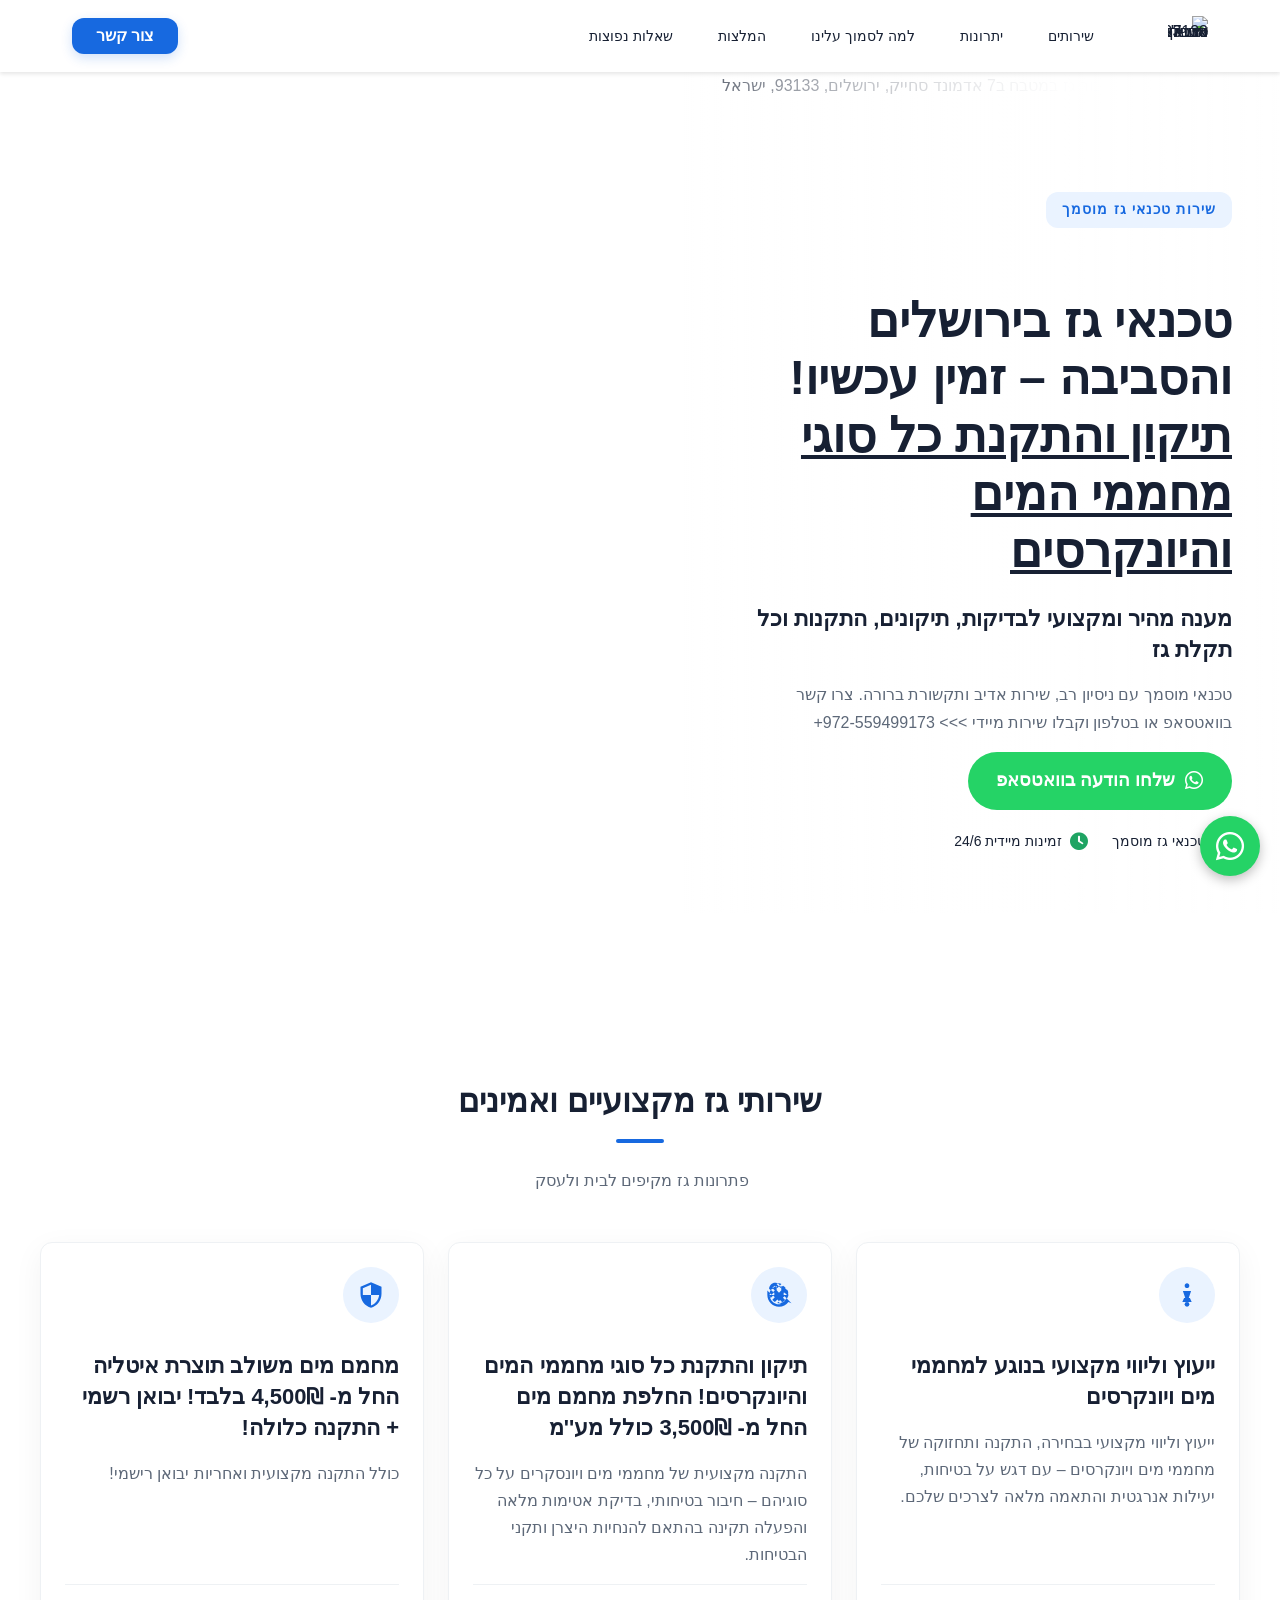
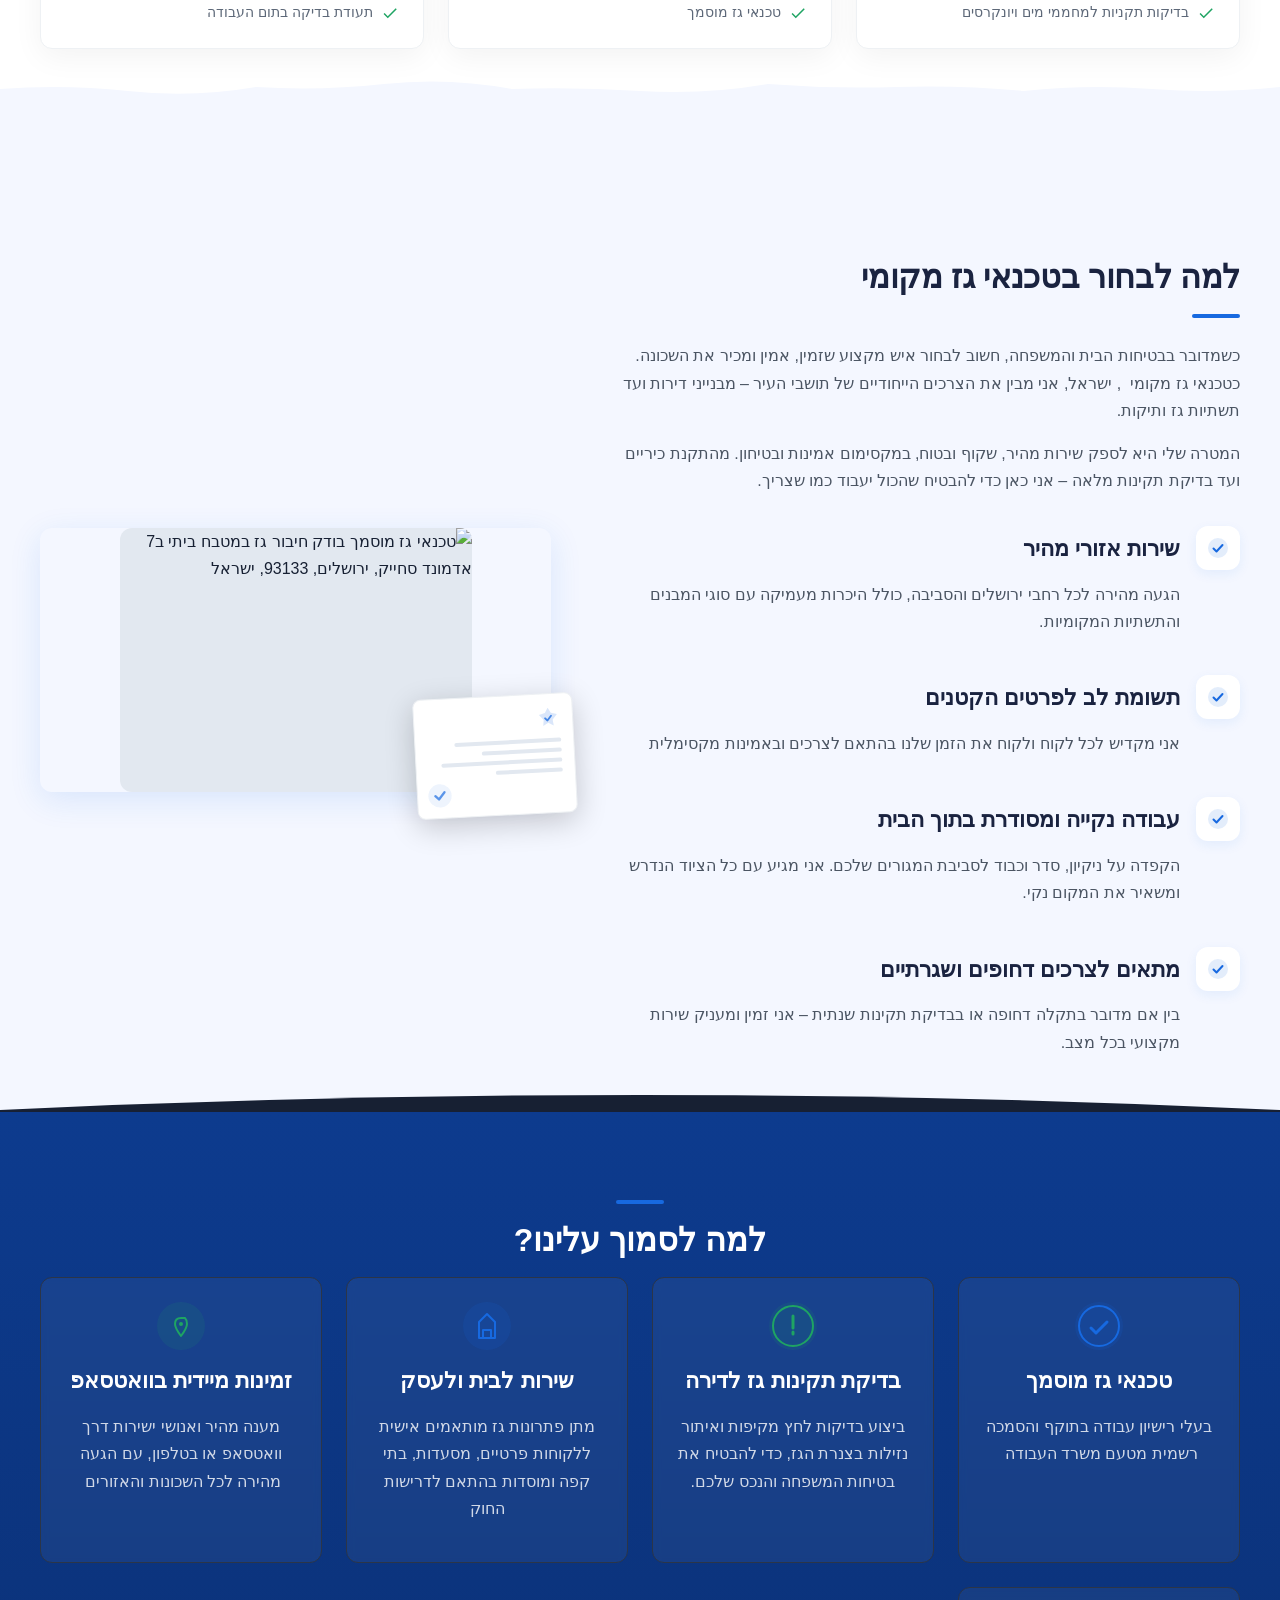
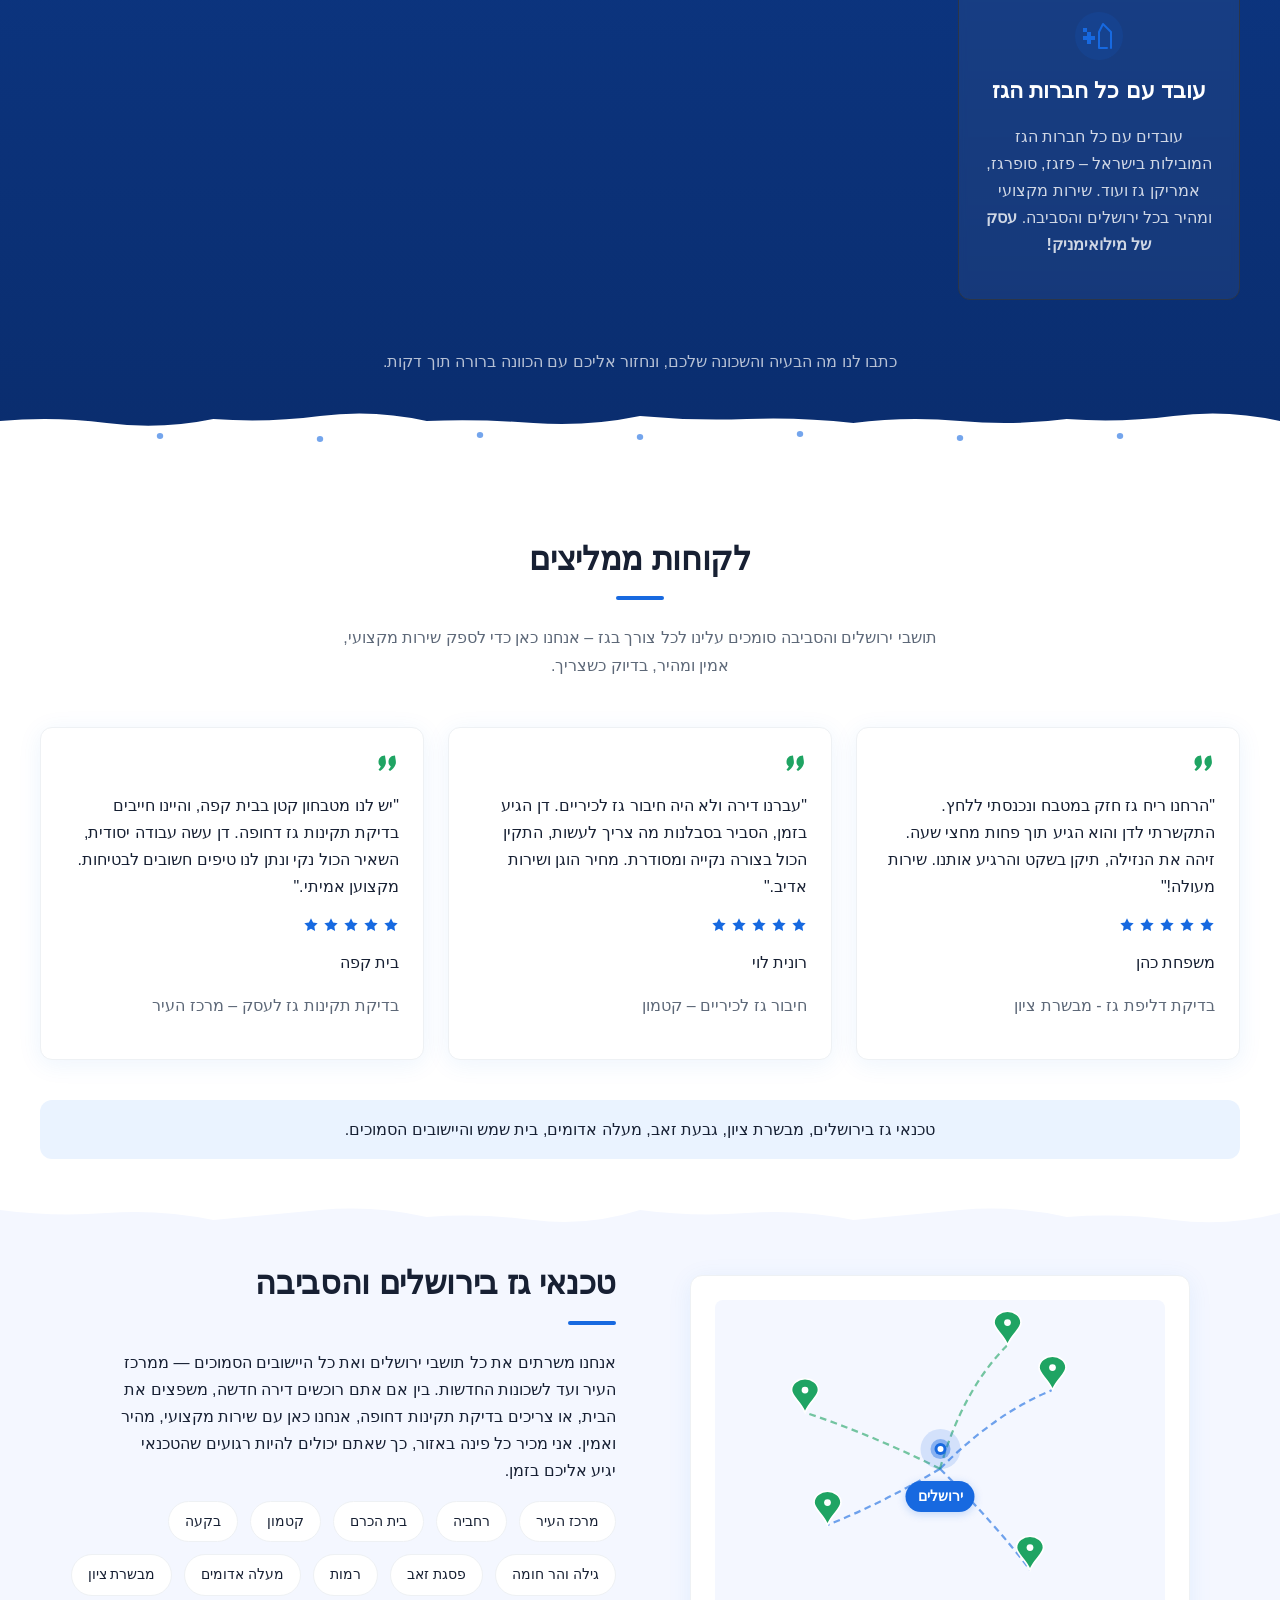
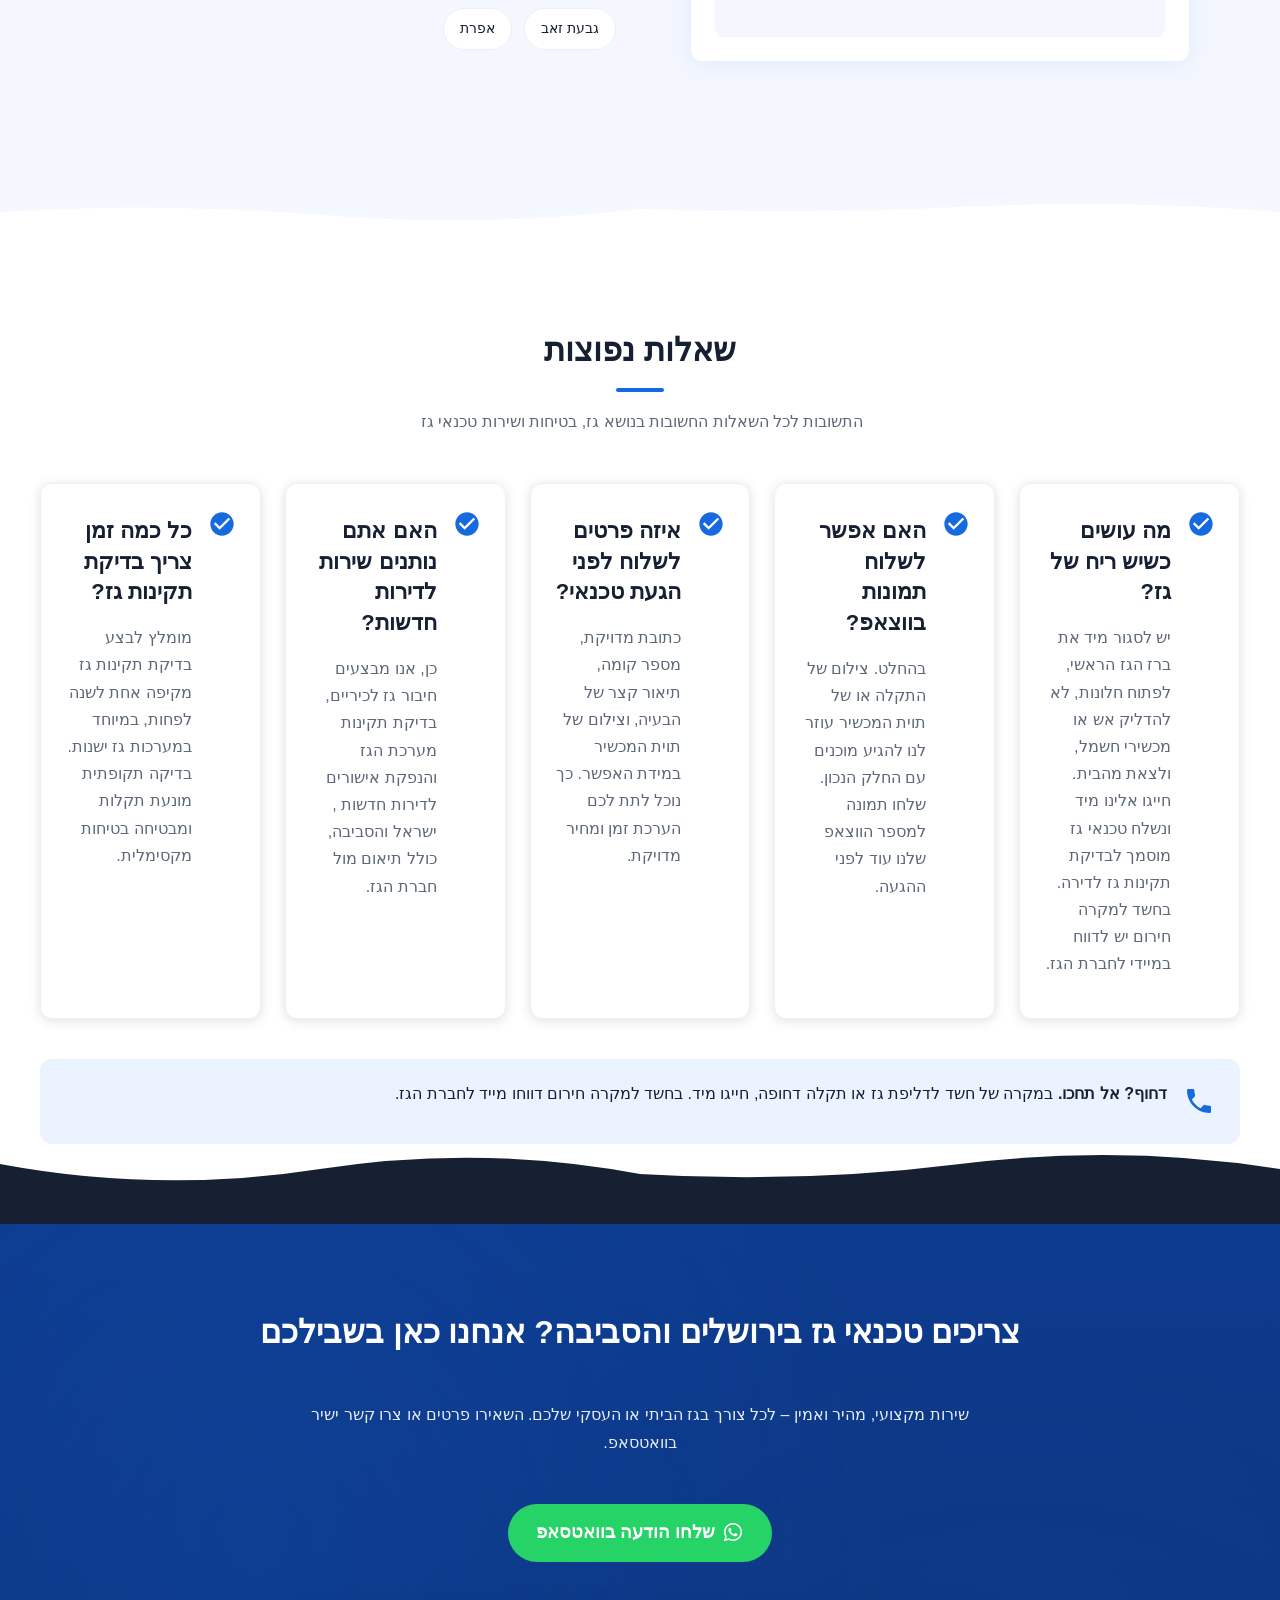
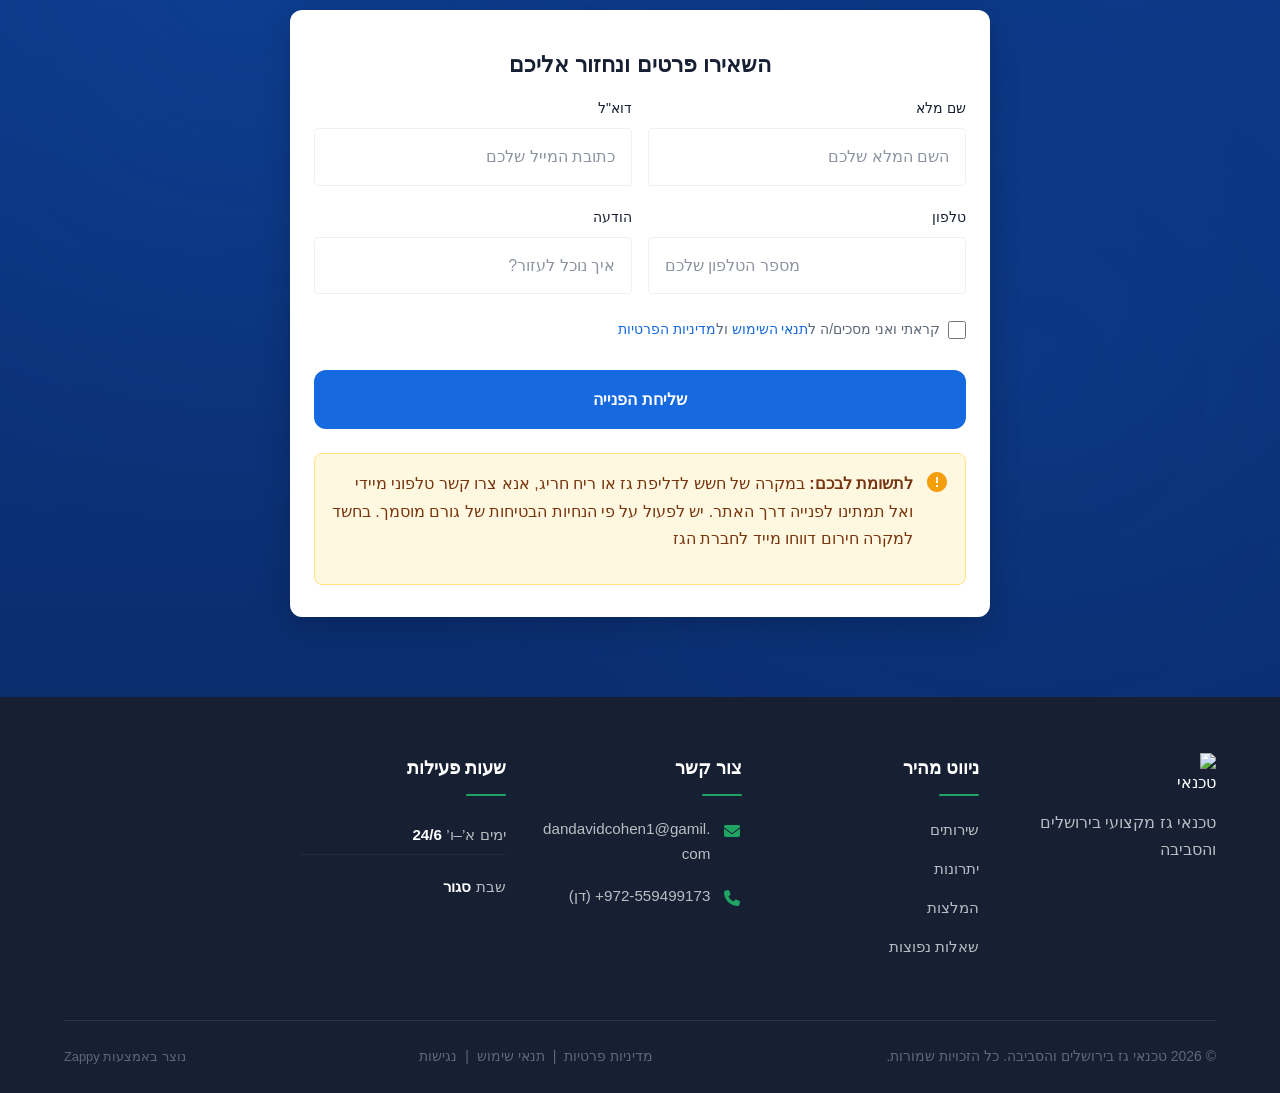
==== commit 5f8cee68: "Publish: Full site sync" ====
--- a/public/index.html
+++ b/public/index.html
@@ -1 +1 @@
-<!doctype html><html dir="rtl" lang="he"><head><meta charset="UTF-8"><meta content="width=device-width,initial-scale=1" name="viewport"><meta content="index, follow" name="robots"><title>טכנאי גז 24/7? השאירו פרטים ונדאג לכם מיד — טכנאי גז בירושלים</title><meta content="צריכים טכנאי גז בירושלים באופן דחוף? אנחנו כאן להתקנת גז ביתי, בדיקת תקינות וחיבור כיריים. שירות מקצועי ואמין עם זמינות מיידית בוואטסאפ. לחצו עכשיו!" name="description"><meta content="טכנאי גז בירושלים, התקנת גז ביתי ירושלים, בדיקת תקינות גז לדירה, חיבור גז לכיריים ירושלים, גז ירושלים" name="keywords"><link href="/assets/favicon.ico" rel="icon" type="image/x-icon"><link href="/assets/favicon-16x16.png" rel="icon" type="image/png" sizes="16x16"><link href="/assets/favicon-32x32.png" rel="icon" type="image/png" sizes="32x32"><link href="/assets/favicon-48x48.png" rel="icon" type="image/png" sizes="48x48"><link href="/assets/favicon-192x192.png" rel="icon" type="image/png" sizes="192x192"><link href="/assets/favicon-512x512.png" rel="icon" type="image/png" sizes="512x512"><link href="/assets/apple-touch-icon.png" rel="apple-touch-icon"><script>!function(){"use strict";var t="fee62a18-ed36-47d0-abb9-548b7196b8e8",e="https://api.zappy5.com/api/analytics/track",a=18e5,n=2592e6,o=!0,i=!0,r=!0;var s=function(){var e="zappy_visitor_"+t,a=null;try{if(a=localStorage.getItem(e)){var o=JSON.parse(a),i=Date.now();if(i-o.created<n)return o.lastSeen=i,localStorage.setItem(e,JSON.stringify(o)),o.id}}catch(t){console.warn("Zappy Analytics: LocalStorage not available")}var r="zv_"+Date.now()+"_"+Math.random().toString(36).substr(2,9);try{localStorage.setItem(e,JSON.stringify({id:r,created:Date.now(),lastSeen:Date.now()}))}catch(t){}return r}(),c=function(){var e="zappy_session_"+t,n=null;try{if(n=sessionStorage.getItem(e)){var o=JSON.parse(n),i=Date.now();if(i-o.timestamp<a)return o.timestamp=i,sessionStorage.setItem(e,JSON.stringify(o)),o.id}}catch(t){console.warn("Zappy Analytics: SessionStorage not available")}var r="zs_"+Date.now()+"_"+Math.random().toString(36).substr(2,9);try{sessionStorage.setItem(e,JSON.stringify({id:r,timestamp:Date.now()}))}catch(t){}return r}();function l(a,n){n=n||{};var o={website_id:t,event_type:a,page_path:window.location.pathname,referrer:document.referrer||"direct",visitor_id:s,session_id:c,metadata:n};if(navigator.sendBeacon){var i=new Blob([JSON.stringify(o)],{type:"application/json"});navigator.sendBeacon(e,i)}else fetch(e,{method:"POST",headers:{"Content-Type":"application/json"},body:JSON.stringify(o),keepalive:!0}).catch(function(t){console.warn("Zappy Analytics: Failed to track event",t)})}o&&l("pageview",{title:document.title,url:window.location.href}),i&&document.addEventListener("click",function(t){var e=t.target;if("BUTTON"===e.tagName||e.closest("button")){var a="BUTTON"===e.tagName?e:e.closest("button");l("click",{element:"button",text:a.textContent.trim().substring(0,100),id:a.id||null,class:a.className||null})}else if("A"===e.tagName||e.closest("a")){var n="A"===e.tagName?e:e.closest("a");l("navigation",{element:"link",text:n.textContent.trim().substring(0,100),href:n.href,external:n.hostname!==window.location.hostname})}},!0),r&&document.addEventListener("submit",function(t){var e=t.target;l("form_submit",{form_id:e.id||null,form_name:e.name||null,form_action:e.action||null,form_method:e.method||"GET"})},!0);var d=Date.now();window.addEventListener("beforeunload",function(){l("page_unload",{time_on_page:Math.floor((Date.now()-d)/1e3),page_path:window.location.pathname})}),window.zappyAnalytics={track:l,getVisitorId:function(){return s},getSessionId:function(){return c}}}()</script><script>!function(){"use strict";if(!window.zappyFireMarketingEvent){var t={begin_checkout:"checkout_started",purchase:"checkout_complete",add_to_cart:"add_to_cart",view_product:"view_product"},e={whatsapp_click:{ga4:"contact",meta:"Contact",gtm:"whatsapp_click",ecom:!1},phone_click:{ga4:"contact",meta:"Contact",gtm:"phone_click",ecom:!1},contact_form_submitted:{ga4:"generate_lead",meta:"Lead",gtm:"contact_form_submitted",ecom:!1},checkout_started:{ga4:"begin_checkout",meta:"InitiateCheckout",gtm:"begin_checkout",ecom:!0},checkout_complete:{ga4:"purchase",meta:"Purchase",gtm:"purchase",ecom:!0},product_inquiry:{ga4:"generate_lead",meta:"Lead",gtm:"product_inquiry",ecom:!1},add_to_cart:{ga4:"add_to_cart",meta:"AddToCart",gtm:"add_to_cart",ecom:!0},view_product:{ga4:"view_item",meta:"ViewContent",gtm:"view_item",ecom:!0}};window.zappyFlushPendingMetaEvents=l,window.zappyFireMarketingEvent=function(r,n,o){try{o=o||{};var p=t[r]||r,d=e[p];if(!d)return;(n=n||{}).pagePath||n.page_path||(n.pagePath=a());var l="",m=!1,s=!1;if("checkout_complete"===p&&(m=!(!(l=String(n.orderId||n.order_id||n.transaction_id||""))||!function(t){if(!t)return!1;try{return"1"===window.sessionStorage.getItem(c(t))}catch(t){return!1}}(l)),s=!(!l||!u(l)),m&&s))return;if(!o.skipFirstParty&&!m)try{window.zappyAnalytics&&"function"==typeof window.zappyAnalytics.track&&window.zappyAnalytics.track(p,n)}catch(t){}if(!m){try{if(window.dataLayer=window.dataLayer||[],d.ecom){var _=i(p,n),h={};_.transaction_id&&(h.transaction_id=_.transaction_id),null!=_.value&&(h.value=_.value),_.currency&&(h.currency=_.currency),_.items&&(h.items=_.items),window.dataLayer.push({ecommerce:null}),window.dataLayer.push({event:d.gtm,ecommerce:h}),"checkout_complete"!==p&&"checkout_started"!==p||(window.dataLayer.push({ecommerce:null}),window.dataLayer.push({event:p,ecommerce:h}))}else{var w={event:d.gtm};for(var f in n)Object.prototype.hasOwnProperty.call(n,f)&&(w[f]=n[f]);window.dataLayer.push(w)}}catch(t){}l&&function(t){if(t)try{window.sessionStorage.setItem(c(t),"1")}catch(t){}}(l)}}catch(t){}};var r=Object.create(null);document.addEventListener("click",function(t){try{var e=t.target;if(!e)return;var r=s(e,".whatsapp-float, a.whatsapp-float, [data-zappy-whatsapp]"),n=function(t){for(var e=t;e&&e!==document;){if("A"===e.tagName)return e;e=e.parentElement}return null}(e),i=n&&n.href||"";if(r||n&&function(t){if(!t)return!1;var e=String(t).toLowerCase();return-1!==e.indexOf("wa.me/")||-1!==e.indexOf("api.whatsapp.com")||-1!==e.indexOf("whatsapp.com/send")||0===e.indexOf("whatsapp:")}(i)){if(!m("wa:"+i)){var c=r?"float":"link";window.zappyFireMarketingEvent("whatsapp_click",{source:c,href:i||null,pagePath:a()})}return}var o=s(e,".phone-header-btn, .nav-phone-btn, .call-btn, [data-zappy-phone]"),u="";if(n&&n.href&&0===String(n.href).toLowerCase().indexOf("tel:")?u=n.href:o&&o.href&&0===String(o.href).toLowerCase().indexOf("tel:")&&(u=o.href),o||u){var p="";return u&&(p=String(u).replace(/^tel:/i,"").trim()),void(m("tel:"+(p||o&&o.id||"btn"))||window.zappyFireMarketingEvent("phone_click",{source:o?"button":"link",phone:p||null,href:u||null,pagePath:a()}))}}catch(t){}},!0)}function a(){try{if(window.ZAPPY_CONFIG&&window.ZAPPY_CONFIG.currentPagePath)return window.ZAPPY_CONFIG.currentPagePath}catch(t){}try{return window.location.pathname||"/"}catch(t){return"/"}}function n(t){var e=(t=t||{}).items||t.cartItems||t.cart_items||t.lineItems||[];Array.isArray(e)||(e=[]);for(var r=[],a=0;a<e.length;a++){var n=e[a];if(n&&"object"==typeof n){var i=String(n.item_id||n.productId||n.product_id||n.id||"").trim(),c=String(n.item_name||n.productName||n.product_name||n.name||"").trim(),o=parseFloat(null!=n.price?n.price:null!=n.unitPrice?n.unitPrice:0)||0,u=Math.max(1,parseInt(null!=n.quantity?n.quantity:null!=n.qty?n.qty:1,10)||1);(i||c)&&r.push({item_id:i||c,item_name:c||i,price:o,quantity:u})}}return r}function i(t,e){var r=n(e=e||{}),i=parseFloat(null!=e.value?e.value:null!=e.total?e.total:0)||0,c=String(e.currency||"USD").toUpperCase();if("checkout_complete"===t)return{transaction_id:String(e.transaction_id||e.orderId||e.order_id||e.orderNumber||"")||void 0,value:i,currency:c,items:r};if("checkout_started"===t)return{value:i,currency:c,items:r};if("add_to_cart"===t){var o=r.length?r:[{item_id:String(e.productId||e.product_id||""),item_name:String(e.productName||e.product_name||""),price:parseFloat(null!=e.value?e.value:null!=e.price?e.price:0)||0,quantity:parseInt(null!=e.quantity?e.quantity:1,10)||1}].filter(function(t){return t.item_id||t.item_name});return{value:i||(o[0]?o[0].price*o[0].quantity:0),currency:c,items:o}}if("view_product"===t){var u=r.length?r:[{item_id:String(e.productId||e.product_id||""),item_name:String(e.productName||e.product_name||""),price:parseFloat(null!=e.price?e.price:null!=e.value?e.value:0)||0,quantity:1}].filter(function(t){return t.item_id||t.item_name});return{currency:c,value:i||(u[0]?u[0].price:0),items:u}}return"whatsapp_click"===t||"phone_click"===t?{method:"whatsapp_click"===t?"whatsapp":"phone",page_path:e.pagePath||a()}:"contact_form_submitted"===t||"product_inquiry"===t?{page_path:e.pagePath||a()}:e}function c(t){return"zappy_purchase_fired_"+String(t||"")}function o(t){return"zappy_purchase_meta_fired_"+String(t||"")}function u(t){if(!t)return!1;try{return"1"===window.sessionStorage.getItem(o(t))}catch(t){return!1}}function p(t){if(t)try{window.sessionStorage.setItem(o(t),"1")}catch(t){}}function d(){try{return Array.isArray(window.__zappyPendingMetaEvents)||(window.__zappyPendingMetaEvents=[]),window.__zappyPendingMetaEvents}catch(t){return[]}}function l(){if("function"==typeof window.fbq){var t=d().slice();try{window.__zappyPendingMetaEvents=[]}catch(t){}for(var e=0;e<t.length;e++){var r=t[e];if(r&&r.eventName&&(!r.orderId||!u(r.orderId)))try{window.fbq("track",r.eventName,r.params||{}),r.orderId&&p(r.orderId)}catch(t){}}}}function m(t){var e=Date.now();return!!(r[t]&&e-r[t]<800)||(r[t]=e,!1)}function s(t,e){return t&&t.closest?t.closest(e):null}}()</script><meta content="טכנאי גז 24/7? השאירו פרטים ונדאג לכם מיד — טכנאי גז בירושלים" property="og:title"><meta content="צריכים טכנאי גז בירושלים באופן דחוף? אנחנו כאן להתקנת גז ביתי, בדיקת תקינות וחיבור כיריים. שירות מקצועי ואמין עם זמינות מיידית בוואטסאפ. לחצו עכשיו!" property="og:description"><meta content="summary_large_image" name="twitter:card"><meta content="טכנאי גז 24/7? השאירו פרטים ונדאג לכם מיד — טכנאי גז בירושלים" name="twitter:title"><meta content="צריכים טכנאי גז בירושלים באופן דחוף? אנחנו כאן להתקנת גז ביתי, בדיקת תקינות וחיבור כיריים. שירות מקצועי ואמין עם זמינות מיידית בוואטסאפ. לחצו עכשיו!" name="twitter:description"><script type="application/ld+json">{"@context":"https://schema.org","@graph":[{"@type":"LocalBusiness","@id":"https://gaz-technician-in-jerusalem.zappy5.app#organization","name":"טכנאי גז בירושלים","url":"https://gaz-technician-in-jerusalem.zappy5.app","description":"A gas technician service operating in Jerusalem and the surrounding area, focused on local residential and commercial clients. The website is a single landing page designed to drive immediate contact via WhatsApp and a floating call button, emphasizing quick accessibility and trust for urgent or routine gas-related needs.","address":{"@type":"PostalAddress","streetAddress":"ירושלים"},"contactPoint":[{"@type":"ContactPoint","contactType":"customer service","email":"dandavidcohen1@gamil.com","telephone":"+972559499173"}]},{"@type":"WebSite","@id":"https://gaz-technician-in-jerusalem.zappy5.app#website","url":"https://gaz-technician-in-jerusalem.zappy5.app","name":"טכנאי גז בירושלים","publisher":{"@id":"https://gaz-technician-in-jerusalem.zappy5.app#organization"}},{"@type":"ContactPage","@id":"https://gaz-technician-in-jerusalem.zappy5.app#contactpage","url":"https://gaz-technician-in-jerusalem.zappy5.app","name":"טכנאי גז 24/7? השאירו פרטים ונדאג לכם מיד — טכנאי גז בירושלים","mainEntity":{"@id":"https://gaz-technician-in-jerusalem.zappy5.app#organization"},"potentialAction":{"@type":"CommunicateAction","target":{"@type":"EntryPoint","urlTemplate":"https://gaz-technician-in-jerusalem.zappy5.app/api/email/contact-form","actionPlatform":["http/method=POST"],"contentType":"application/json"},"instrument":[{"@type":"PropertyValue","name":"name","propertyID":"text","valueRequired":true,"description":"השם המלא שלכם"},{"@type":"PropertyValue","name":"email","propertyID":"email","valueRequired":true,"description":"כתובת המייל שלכם"},{"@type":"PropertyValue","name":"phone","propertyID":"tel","valueRequired":true,"description":"מספר הטלפון שלכם"},{"@type":"PropertyValue","name":"message","propertyID":"text","valueRequired":false,"description":"איך נוכל לעזור?"},{"@type":"PropertyValue","name":"privacy_consent","propertyID":"checkbox","valueRequired":true}]}}]}</script><style id="zappy-critical-above-fold-css">html{box-sizing:border-box;-webkit-text-size-adjust:100%}*,::after,::before{box-sizing:inherit}body{margin:0;min-width:320px;overflow-x:clip}img,svg,video{max-width:100%;height:auto}main{display:block}.container{width:min(100% - 32px,1200px);margin-inline:auto}.navbar,header .navbar,header[role=banner],nav.navbar{position:relative;z-index:1000;width:100%}.nav-container,.navbar .container{display:flex;align-items:center;justify-content:space-between;min-height:64px}.logo,.logo-link img{display:block;width:35px;height:35px;object-fit:contain}#navMenu,.nav-menu{list-style:none;margin:0;padding:0}#navMenu a,.nav-menu a,.navbar .nav-links a,.navbar a{color:inherit;text-decoration:none}#navMenu .sub-menu,.nav-menu .sub-menu,.navbar .sub-menu{display:none}.fa,.fa-brands,.fa-regular,.fa-solid,.fab,.far,.fas{display:inline-block;min-width:1em;text-align:center}html:not(#zappy-noop) .navbar:has(.nav-ecommerce-icons)>.phone-header-btn,html:not(#zappy-noop)[data-zappy-site-type=ecommerce] .phone-header-btn{display:none!important;visibility:hidden!important;width:0!important;height:0!important;pointer-events:none!important}.zappy-preview-empty-store-cta{display:none!important;visibility:hidden!important;height:0!important;max-height:0!important;overflow:hidden!important;margin:0!important;padding:0!important;border:0!important;box-shadow:none!important}.zappy-catalog-menu{background:var(--surface-color,var(--surface,linear-gradient(135deg,#f8f9fa 0,#fff 100%)));border-bottom:1px solid var(--border-color,#e5e7eb);padding:0;position:sticky;top:0;z-index:90}.zappy-catalog-menu.rtl,.zappy-catalog-menu[dir=rtl]{direction:rtl}.zappy-catalog-menu.ltr,.zappy-catalog-menu[dir=ltr]{direction:ltr}.catalog-menu-container{max-width:1440px;margin:0 auto;display:flex;align-items:center;gap:8px;padding:10px 24px;overflow:visible}.catalog-menu-categories,.catalog-menu-list{display:flex;align-items:center;gap:4px;flex-wrap:wrap;margin:0;padding:0;list-style:none}.catalog-menu-item{display:inline-flex;align-items:center;padding:8px 16px;font-size:14px;font-weight:500;color:var(--text-color,var(--text,#374151));text-decoration:none;border-radius:20px;white-space:nowrap}.catalog-menu-all{background:var(--primary-color,var(--primary,#111));color:var(--text-light,#fff)!important}.catalog-menu-parent{position:relative;display:inline-flex;align-items:center}.catalog-menu-trigger{display:inline-flex;align-items:center;gap:6px}.catalog-menu-chevron{flex-shrink:0}.catalog-menu-parent>.sub-menu{display:none!important;visibility:hidden!important;opacity:0!important;pointer-events:none!important}.hero-section,.index-hero-section,section[class*=hero]{position:relative;overflow:hidden}.hero-section,.index-hero-section{min-height:560px}section[data-hero-type*=fullscreen]{min-height:100vh}.hero-bg-image,.hero-bg-wrapper,section[class*=hero] [class*=hero-bg]{position:absolute;inset:0;width:100%;height:100%}.hero-bg-image img,.hero-bg-wrapper img,section[class*=hero] [data-hero-bg],section[class*=hero] img[data-hero-background=true]{width:100%!important;height:100%!important;object-fit:cover!important;display:block}.hero-content,section[class*=hero] .container{position:relative;z-index:2}@media(max-width:768px){:root{--header-height:72px;--total-header-height:72px;--zappy-mobile-menu-top:72px}html[data-zappy-site-type=ecommerce] body{padding-top:var(--total-header-height,72px)}html[data-zappy-site-type=ecommerce] body>.navbar:not(.zappy-catalog-menu),html[data-zappy-site-type=ecommerce] body>nav.navbar{position:fixed!important;top:0;left:0;right:0;z-index:100000;width:100%;margin-bottom:0}.zappy-catalog-menu{position:fixed;top:var(--header-height,72px);left:0;right:0;z-index:99999}.nav-container,.navbar .container{min-height:60px}#navMenu,.nav-menu{max-width:100vw;overflow-x:hidden}.hero-section,.index-hero-section,section[class*=hero],section[data-hero-type*=fullscreen]{min-height:100svh}.hero-bg-image,.hero-bg-wrapper,.hero-scrim{min-height:100svh}}:root{--nav-bg:#FFFFFF}.navbar{background-color:#fff!important}/* ZAPPY_ANNOUNCEMENT_HEADER_OFFSET_CSS_V3 */ :root{--zappy-header-stack-height:calc(var(--zappy-announcement-height, 40px) + var(--header-height, 72px))}body:has(.zappy-announcement-bar) .navbar:not(.zappy-catalog-menu):not(.mobile-search-panel),body:has(.zappy-announcement-bar) header.navbar,body:has(.zappy-announcement-bar) nav.navbar:not(.zappy-catalog-menu){top:var(--zappy-announcement-height,40px)!important}[data-zappy-content-align]{display:flex!important;flex-direction:column!important}[data-zappy-content-align^=top-]{justify-content:flex-start!important}[data-zappy-content-align^=center-],[data-zappy-content-align^=lower-],[data-zappy-content-align^=upper-]{justify-content:center!important}[data-zappy-content-align^=bottom-]{justify-content:flex-end!important}[data-zappy-content-align$="-left"],[data-zappy-content-align$="-mid-left"]{align-items:flex-start!important;text-align:start!important}[data-zappy-content-align$="-center"]{align-items:center!important;text-align:center!important}[data-zappy-content-align$="-mid-right"],[data-zappy-content-align$="-right"]{align-items:flex-end!important;text-align:end!important}[data-zappy-content-align] [data-zappy-align-target]{margin-left:auto;margin-right:auto}[data-zappy-content-align$="-center"] [data-zappy-align-target],[data-zappy-content-align$="-center"] [data-zappy-align-target]>*{text-align:center!important}</style><link href="/styles.css" rel="stylesheet"><script>window.ZAPPY_WEBSITE_ID="fee62a18-ed36-47d0-abb9-548b7196b8e8",window.ZAPPY_API_BASE="https://api.zappy5.com"</script><link href="/assets/site-image-index-hero-image-1.webp" rel="preload" as="image" fetchpriority="high"><style id="zappy-dropdown-submenu-styles">#navMenu li:has(.sub-menu),.nav-menu li:has(.sub-menu),.navbar li:has(.sub-menu),nav li:has(.sub-menu){position:relative}#navMenu .sub-menu,.nav-menu .sub-menu,.navbar .sub-menu,nav .sub-menu{display:block!important;position:absolute!important;top:100%;left:0;min-width:220px;border-radius:8px;box-shadow:0 8px 25px rgba(0,0,0,.15);padding:8px 0;opacity:0;visibility:hidden;transform:translateY(10px);transition:all .3s ease;z-index:1000;list-style:none;pointer-events:none}#navMenu li:hover>.sub-menu,.nav-menu li:hover>.sub-menu,.navbar li:hover>.sub-menu,nav li:hover>.sub-menu{opacity:1!important;visibility:visible!important;transform:translateY(0)!important;pointer-events:auto!important}.sub-menu li{list-style:none;margin:0;padding:0}.sub-menu a{display:block!important;padding:10px 16px!important;color:var(--text-dark,#333)!important;font-weight:500;text-decoration:none;white-space:nowrap;transition:background-color .2s}.sub-menu .zappy-nav-child>a{padding-left:28px!important;font-size:.9em!important;opacity:.85!important}[dir=rtl] .sub-menu .zappy-nav-child>a,html[lang=ar] .sub-menu .zappy-nav-child>a,html[lang=he] .sub-menu .zappy-nav-child>a{padding-left:10px!important;padding-right:28px!important}.sub-menu .zappy-nav-parent>a{font-weight:600!important}.sub-menu a:hover{background-color:#f5f5f5}[dir=rtl] .nav-menu .sub-menu,[dir=rtl] .navbar .sub-menu,[dir=rtl] nav .sub-menu,html[lang=ar] .nav-menu .sub-menu,html[lang=ar] .navbar .sub-menu,html[lang=ar] nav .sub-menu,html[lang=he] .nav-menu .sub-menu,html[lang=he] .navbar .sub-menu,html[lang=he] nav .sub-menu{left:auto!important;right:0!important}.sub-menu:empty,.sub-menu:not(:has(li)):not(:has(> a)),.sub-menu:not(:has(li:not(.zappy-hidden-menu-item))):not(:has(> a)){display:none!important;opacity:0!important;visibility:hidden!important;pointer-events:none!important}li:has(.menu-group-title):hover>.sub-menu{opacity:1!important;visibility:visible!important;transform:translateY(0)!important;pointer-events:auto!important}#navMenu>li>.menu-group-title,.nav-menu>li>.menu-group-title{display:inline-block;padding:.5rem 1rem;cursor:default;user-select:none}@media (max-width:768px){#navMenu .sub-menu,.nav-menu .sub-menu,.navbar .sub-menu,nav .sub-menu{position:static!important;transform:none!important;box-shadow:none!important;background:0 0!important;max-height:0;overflow:hidden;opacity:0;visibility:hidden;transition:max-height .3s ease,opacity .3s ease;padding:0!important;border-radius:0!important}#navMenu .sub-menu.mobile-expanded,.nav-menu .sub-menu.mobile-expanded,.navbar .sub-menu.mobile-expanded{max-height:none!important;overflow-y:visible!important;opacity:1!important;visibility:visible!important;padding:8px 0 8px 16px!important}[dir=rtl] .sub-menu.mobile-expanded,html[lang=he] .sub-menu.mobile-expanded{padding:8px 16px 8px 0!important}#navMenu li:hover>.sub-menu,.nav-menu li:hover>.sub-menu,.navbar li:hover>.sub-menu,nav li:hover>.sub-menu{opacity:0;visibility:hidden;pointer-events:none}#navMenu li>.sub-menu.mobile-expanded,.nav-menu li>.sub-menu.mobile-expanded,.navbar li>.sub-menu.mobile-expanded,nav li>.sub-menu.mobile-expanded{opacity:1!important;visibility:visible!important;pointer-events:auto!important}#navMenu li:has(.sub-menu),.nav-menu li:has(.sub-menu),.navbar li:has(.sub-menu),nav li:has(.sub-menu){display:flex!important;flex-wrap:wrap!important;align-items:center!important;position:relative!important;min-height:44px!important}#navMenu li:has(.sub-menu)>a,.nav-menu li:has(.sub-menu)>a,.navbar li:has(.sub-menu)>a,nav li:has(.sub-menu)>a{flex:1!important;min-width:0!important}#navMenu li:has(.sub-menu)>.menu-group-title,.nav-menu li:has(.sub-menu)>.menu-group-title,.navbar li:has(.sub-menu)>.menu-group-title,nav li:has(.sub-menu)>.menu-group-title{flex:1!important;min-width:0!important;display:flex!important;align-items:center!important;padding:12px 16px!important;min-height:44px!important;line-height:1.4!important;font-weight:600!important;box-sizing:border-box!important}#navMenu li:has(.sub-menu)>.sub-menu,.nav-menu li:has(.sub-menu)>.sub-menu,.navbar li:has(.sub-menu)>.sub-menu,nav li:has(.sub-menu)>.sub-menu{flex-basis:100%!important;width:100%!important}#navMenu li:has(.sub-menu)>a [class*=arrow],#navMenu li:has(.sub-menu)>a [class*=chevron],.nav-menu li:has(.sub-menu)>a .fa-angle-down,.nav-menu li:has(.sub-menu)>a .fa-chevron-down,.nav-menu li:has(.sub-menu)>a [class*=arrow],.nav-menu li:has(.sub-menu)>a [class*=chevron],nav li:has(.sub-menu)>a [class*=arrow],nav li:has(.sub-menu)>a [class*=chevron]{display:none!important;visibility:hidden!important}.mobile-submenu-toggle{display:flex!important;align-items:center!important;justify-content:center!important;width:44px!important;height:auto!important;background:0 0!important;border:none!important;cursor:pointer!important;color:var(--text-dark)!important;position:static!important;flex-shrink:0!important;align-self:stretch!important;z-index:2!important;padding:0!important;margin:0!important}.mobile-submenu-toggle::after{content:''!important;width:0!important;height:0!important;border-left:6px solid transparent!important;border-right:6px solid transparent!important;border-top:7px solid currentColor!important;transition:transform .3s ease!important}.mobile-submenu-toggle.expanded::after{transform:rotate(180deg)!important}.sub-menu a{padding:10px 0!important;display:block!important;color:var(--text-dark)!important;white-space:normal!important}.sub-menu .zappy-nav-child>a{padding-left:28px!important;font-size:.9em!important;opacity:.85!important}[dir=rtl] .sub-menu .zappy-nav-child>a,html[lang=ar] .sub-menu .zappy-nav-child>a,html[lang=he] .sub-menu .zappy-nav-child>a{padding-left:0!important;padding-right:28px!important}.sub-menu .zappy-nav-parent>a{font-weight:600!important}#navMenu.active,.nav-menu.active{max-width:100vw!important;overflow-x:hidden!important;box-sizing:border-box!important}.navbar .sub-menu li a,.zappy-products-dropdown .sub-menu a,nav.navbar .sub-menu li a{color:var(--text-dark)!important}}@media (min-width:769px){.mobile-submenu-toggle{display:none!important}}</style><style data-zappy-image-carousel-css="true">[data-zappy-image-carousel]{position:relative;overflow:hidden}.zappy-carousel-hero[data-zappy-image-carousel]{position:absolute;inset:0;z-index:0}[data-zappy-image-carousel]>.zappy-carousel-slide{position:absolute;inset:0;opacity:0;transition:opacity 1s ease-in-out;pointer-events:none;z-index:0}[data-zappy-image-carousel]>.zappy-carousel-slide.is-active{opacity:1;pointer-events:auto;z-index:1}[data-zappy-image-carousel]>.zappy-carousel-slide img{width:100%!important;height:100%!important;object-fit:cover!important;display:block!important;max-width:none!important;max-height:none!important;margin:0!important}[data-zappy-image-carousel]>.zappy-carousel-slide img:not([data-zappy-carousel-image-ready=true]){opacity:0!important}[data-zappy-image-carousel]>.zappy-carousel-slide img[data-zappy-carousel-image-ready=true]{opacity:1!important;transition:opacity .15s ease}@media(scripting:none){[data-zappy-image-carousel]>.zappy-carousel-slide img{opacity:1!important}}.zappy-carousel-hero[data-zappy-image-carousel]>.zappy-carousel-slide img{position:absolute!important;top:0!important;left:0!important}.zappy-carousel-hero[data-zappy-image-carousel]>.zappy-carousel-slide [data-zappy-zoom-wrapper=true]{position:absolute!important;top:0!important;left:0!important;width:100%!important;height:100%!important;max-width:none!important;max-height:none!important;overflow:hidden!important}[data-zappy-image-carousel] .zappy-carousel-slide-link{position:absolute;inset:0;display:block;z-index:2;background:0 0}.zappy-hero-link-overlay{position:absolute;inset:0;display:block;z-index:1;background:0 0}body.zappy-edit-mode .zappy-hero-link-overlay,body.zappy-edit-mode [data-zappy-image-carousel] .zappy-carousel-slide-link,body.zappy-image-edit-mode .zappy-hero-link-overlay,body.zappy-image-edit-mode [data-zappy-image-carousel] .zappy-carousel-slide-link{pointer-events:none!important}</style><style id="zappy-widget-visibility">html[dir=rtl] .whatsapp-float{right:20px!important;left:auto!important}html:not([dir]) .whatsapp-float,html[dir=ltr] .whatsapp-float{left:20px!important;right:auto!important}html[dir=rtl] #mic-access-tool-general-button,html[dir=rtl] #mic-init-access-tool #mic-access-tool-general-button,html[dir=rtl] #mic-init-access-tool .mic-access-tool-general-button,html[dir=rtl] ._access-icon,html[dir=rtl] .mic-access-tool-general-button{left:20px!important;right:auto!important}html:not([dir]) #mic-access-tool-general-button,html:not([dir]) #mic-init-access-tool #mic-access-tool-general-button,html:not([dir]) #mic-init-access-tool .mic-access-tool-general-button,html:not([dir]) ._access-icon,html:not([dir]) .mic-access-tool-general-button,html[dir=ltr] #mic-access-tool-general-button,html[dir=ltr] #mic-init-access-tool #mic-access-tool-general-button,html[dir=ltr] #mic-init-access-tool .mic-access-tool-general-button,html[dir=ltr] ._access-icon,html[dir=ltr] .mic-access-tool-general-button{right:20px!important;left:auto!important}@media (max-width:768px){.whatsapp-float{display:flex!important}}@media (min-width:769px){.whatsapp-float{display:flex!important}}@media (max-width:768px){#mic-access-tool-general-button,#mic-init-access-tool #mic-access-tool-general-button,#mic-init-access-tool .mic-access-tool-general-button,._access-icon,.mic-access-tool-general-button{display:flex!important;visibility:visible!important;opacity:1!important;pointer-events:auto!important}#mic-access-tool-box.opened-mic-access-tool,#mic-init-access-tool #mic-access-tool-box.opened-mic-access-tool,.mic-access-tool-box.opened-mic-access-tool{visibility:visible!important;opacity:1!important;pointer-events:auto!important}}@media (min-width:769px){#mic-access-tool-general-button,#mic-init-access-tool #mic-access-tool-general-button,#mic-init-access-tool .mic-access-tool-general-button,._access-icon,.mic-access-tool-general-button{display:flex!important;visibility:visible!important;opacity:1!important;pointer-events:auto!important}#mic-access-tool-box.opened-mic-access-tool,#mic-init-access-tool #mic-access-tool-box.opened-mic-access-tool,.mic-access-tool-box.opened-mic-access-tool{visibility:visible!important;opacity:1!important;pointer-events:auto!important}}</style></head><body><meta charset="UTF-8"><meta content="width=device-width,initial-scale=1" name="viewport"><title>טכנאי גז 24/7? השאירו פרטים ונדאג לכם מיד — טכנאי גז ב7 אדמונד סחייק, ירושלים, 93133, ישראל</title><meta content="צריכים טכנאי גז ב7 אדמונד סחייק, ירושלים, 93133, ישראל באופן דחוף? אנחנו כאן להתקנת גז ביתי, בדיקת תקינות וחיבור כיריים. שירות מקצועי ואמין עם זמינות מיידית בוואטסאפ. לחצו עכשיו!" name="description"><meta content="טכנאי גז ב7 אדמונד סחייק, ירושלים, 93133, ישראל, התקנת גז ביתי 7 אדמונד סחייק, ירושלים, 93133, ישראל, בדיקת תקינות גז לדירה, חיבור גז לכיריים 7 אדמונד סחייק, ירושלים, 93133, ישראל, גז 7 אדמונד סחייק, ירושלים, 93133, ישראל" name="keywords"><meta content="index, follow" name="robots"><meta content="טכנאי גז 24/7? השאירו פרטים ונדאג לכם מיד — טכנאי גז ב7 אדמונד סחייק, ירושלים, 93133, ישראל" property="og:title"><meta content="צריכים טכנאי גז ב7 אדמונד סחייק, ירושלים, 93133, ישראל באופן דחוף? אנחנו כאן להתקנת גז ביתי, בדיקת תקינות וחיבור כיריים. שירות מקצועי ואמין עם זמינות מיידית בוואטסאפ. לחצו עכשיו!" property="og:description"><meta content="website" property="og:type"><meta content="he_IL" property="og:locale"><meta content="summary_large_image" name="twitter:card"><meta content="טכנאי גז 24/7? השאירו פרטים ונדאג לכם מיד — טכנאי גז ב7 אדמונד סחייק, ירושלים, 93133, ישראל" name="twitter:title"><meta content="צריכים טכנאי גז ב7 אדמונד סחייק, ירושלים, 93133, ישראל באופן דחוף? אנחנו כאן להתקנת גז ביתי, בדיקת תקינות וחיבור כיריים. שירות מקצועי ואמין עם זמינות מיידית בוואטסאפ. לחצו עכשיו!" name="twitter:description"><style>.skip-link{position:absolute;top:0;left:0;transform:translateY(-200%);padding:12px 18px;background:var(--bg-dark,#1a1a1a);color:var(--text-light,#fff);font-weight:600;border-radius:0 0 8px 0;z-index:10000}.skip-link:focus{transform:none;outline:2px solid var(--ring,#fff);outline-offset:2px}:focus-visible{outline:2px solid var(--ring,currentColor);outline-offset:3px}</style><link href="/assets/favicon.ico" rel="icon" type="image/x-icon"><link href="/assets/favicon-16x16.png" rel="icon" type="image/png" sizes="16x16"><link href="/assets/favicon-32x32.png" rel="icon" type="image/png" sizes="32x32"><link href="/assets/favicon-48x48.png" rel="icon" type="image/png" sizes="48x48"><link href="/assets/favicon-192x192.png" rel="icon" type="image/png" sizes="192x192"><link href="/assets/favicon-512x512.png" rel="icon" type="image/png" sizes="512x512"><link href="/assets/apple-touch-icon.png" rel="apple-touch-icon"><link href="https://cdn.jsdelivr.net/npm/vanilla-cookieconsent@3/dist/cookieconsent.css" rel="stylesheet"><a href="#main" class="skip-link">דלג לתוכן הראשי</a><nav class="navbar" dir="rtl"><button class="mobile-toggle" aria-label="Menu" id="mobileToggle"><svg viewBox="0 0 24 24" fill="none" height="24" width="24" class="hamburger-icon" style="display:block !important"><path d="M3 12h18M3 6h18M3 18h18" stroke="currentColor" stroke-width="2" stroke-linecap="round"></path></svg> <svg viewBox="0 0 24 24" fill="none" height="24" width="24" class="close-icon" style="display:none !important"><path d="M18 6L6 18M6 6l12 12" stroke="currentColor" stroke-width="2" stroke-linecap="round"></path></svg></button> <button class="phone-header-btn" aria-label="Call" data-phone="+972559499173"><svg viewBox="0 0 24 24" fill="currentColor" height="20" width="20"><path d="M22 16.92v3a2 2 0 0 1-2.18 2 19.79 19.79 0 0 1-8.63-3.07 19.5 19.5 0 0 1-6-6 19.79 19.79 0 0 1-3.07-8.67A2 2 0 0 1 4.11 2h3a2 2 0 0 1 2 1.72 12.84 12.84 0 0 0 .7 2.81 2 2 0 0 1-.45 2.11L8.09 9.91a16 16 0 0 0 6 6l1.27-1.27a2 2 0 0 1 2.11-.45 12.84 12.84 0 0 0 2.81.7A2 2 0 0 1 22 16.92z"></path></svg></button><div class="nav-container"><div class="nav-right-group"><div class="nav-brand"><a href="/" class="logo-link"><img alt="טכנאי גז ב7 אדמונד סחייק, ירושלים, 93133, ישראל" class="logo" decoding="async" height="35" src="/assets/site-image-image-1.webp" width="35"></a></div><ul class="nav-menu" id="navMenu"><li><a href="#services">שירותים</a></li><li><a href="#benefits">יתרונות</a></li><li><a href="#trust-signals">למה לסמוך עלינו</a></li><li><a href="#testimonials">המלצות</a></li><li><a href="#faq">שאלות נפוצות</a></li><li class="mobile-contact-link nav-cta-mobile-item"><a href="#cta" class="nav-cta-btn">צור קשר</a></li></ul></div><div class="nav-cta-container"><a href="#cta" class="nav-cta-btn">צור קשר</a></div></div></nav><script>window.addEventListener("load",function(){const e=document.querySelector(".navbar, nav, header");if(!e)return void console.log("[Navbar] Navbar element not found");let t=document.getElementById("mobileToggle")||document.querySelector(".mobile-toggle")||document.querySelector(".hamburger")||document.querySelector(".hamburger-menu")||document.querySelector(".menu-toggle")||document.querySelector(".burger-menu")||document.querySelector('[aria-label="Menu"]')||document.querySelector('[aria-label="תפריט"]');const o=document.querySelector(".phone-header-btn"),n=window.getComputedStyle(e);let r=n.backgroundColor;if(console.log("[Navbar] Initial navbar background:",r),"transparent"===r||"rgba(0, 0, 0, 0)"===r||r.startsWith("rgba")&&r.includes(", 0)")){const e=n.backgroundImage;if(e&&"none"!==e)console.log("[Navbar] Navbar has background image/gradient, using dark text"),r="rgb(240, 240, 240)";else{const e=window.getComputedStyle(document.body).backgroundColor;console.log("[Navbar] Navbar transparent, using body background:",e),r=e}}const a=r.match(/\d+/g);if(a&&a.length>=3){const e=(.299*parseInt(a[0])+.587*parseInt(a[1])+.114*parseInt(a[2]))/255;console.log("[Navbar] Mobile button colors preserved from Claude CSS (luminance:",e.toFixed(2)+")");const n=document.createElement("style");n.id="zappy-mobile-nav-fix";document.documentElement.lang;document.documentElement.dir,n.textContent='\n        /* Hide mobile buttons on desktop, show only on mobile */\n        @media (min-width: 769px) {\n          .mobile-toggle,\n          .phone-header-btn {\n            display: none !important;\n          }\n        }\n        \n        /* Show and position mobile buttons correctly on mobile */\n        @media (max-width: 768px) {\n          .navbar,\n          nav.navbar {\n            min-height: 70px !important;\n          }\n\n          .mobile-toggle,\n          .phone-header-btn {\n            position: absolute !important;\n            top: 0 !important;\n            bottom: 0 !important;\n            margin-top: auto !important;\n            margin-bottom: auto !important;\n            transform: none !important;\n            z-index: 1001 !important;\n            display: flex !important;\n            align-items: center !important;\n            justify-content: center !important;\n            width: 36px !important;\n            height: 36px !important;\n            border-radius: 50% !important;\n            border: none !important;\n            cursor: pointer !important;\n            padding: 6px !important;\n            background: none !important;\n            color: var(--nav-text, var(--text-dark)) !important;\n            touch-action: manipulation !important;\n            -webkit-tap-highlight-color: transparent !important;\n          }\n\n          html[data-zappy-site-type="ecommerce"] .phone-header-btn,\n          body[data-zappy-site-type="ecommerce"] .phone-header-btn,\n          html[data-zappy-site-type="ecommerce"] header .phone-header-btn,\n          html[data-zappy-site-type="ecommerce"] nav .phone-header-btn {\n            display: none !important;\n            visibility: hidden !important;\n            width: 0 !important;\n            height: 0 !important;\n            min-width: 0 !important;\n            overflow: hidden !important;\n          }\n          \n          /* LTR positioning (default): hamburger LEFT, phone RIGHT */\n          html:not([dir="rtl"]):not([lang="he"]):not([lang="ar"]) .mobile-toggle,\n          html[dir="ltr"] .mobile-toggle {\n            left: 12px !important;\n            right: auto !important;\n          }\n          html:not([dir="rtl"]):not([lang="he"]):not([lang="ar"]) .phone-header-btn,\n          html[dir="ltr"] .phone-header-btn {\n            right: 12px !important;\n            left: auto !important;\n          }\n          \n          /* RTL positioning: hamburger RIGHT, phone LEFT */\n          html[dir="rtl"] .mobile-toggle,\n          html[lang="he"] .mobile-toggle,\n          html[lang="ar"] .mobile-toggle {\n            right: 12px !important;\n            left: auto !important;\n          }\n          html[dir="rtl"] .phone-header-btn,\n          html[lang="he"] .phone-header-btn,\n          html[lang="ar"] .phone-header-btn {\n            left: 12px !important;\n            right: auto !important;\n          }\n          \n          /* CRITICAL: Ensure nav-container has min-height on mobile */\n          /* All children are positioned absolutely/fixed on mobile, so height:auto collapses to 0 */\n          .nav-container {\n            min-height: 70px !important;\n            position: relative !important;\n          }\n          \n          /* Ensure SVG icons are properly sized and inherit color */\n          .mobile-toggle svg,\n          .phone-header-btn svg {\n            width: 24px !important;\n            height: 24px !important;\n            /* Don\'t force display - let JavaScript control hamburger/close toggle */\n          }\n          \n          /* Reset nav-cta-container on mobile - remove desktop box-shadow/padding */\n          /* that creates a visible ghost box when CTA button is hidden */\n          .nav-cta-container {\n            box-shadow: none !important;\n            padding: 0 !important;\n          }\n          \n          /* Hide nav-cta-container entirely on mobile when there\'s no lang-switcher */\n          /* (only the CTA button is inside, and it\'s hidden on mobile) */\n          .nav-cta-container:not(:has(.lang-switcher)) {\n            display: none !important;\n          }\n          \n          /* CRITICAL: Prevent hero image fade gradient from bleeding over headline text */\n          /* The .image-fade-gradient has bottom: -30px (extends below parent) */\n          /* On mobile stacked layout, this overlaps the h1 text below the image */\n          .hero-image-column {\n            overflow: hidden !important;\n          }\n          .image-fade-gradient {\n            bottom: 0 !important;\n          }\n          \n          /* Hide desktop language switcher on mobile - hamburger menu handles it */\n          /* High specificity to override stored CSS */\n          .lang-switcher,\n          .nav-cta-container .lang-switcher,\n          .nav-container .lang-switcher,\n          .navbar .lang-switcher,\n          .navbar .nav-cta-container .lang-switcher {\n            display: none !important;\n          }\n        }\n      ';const r=document.getElementById("zappy-mobile-nav-fix");r&&r.remove(),document.head.appendChild(n),console.log("[Navbar] Critical CSS injected for mobile nav positioning");const i=window.innerWidth<=768;if(t){const e=t.querySelector(".hamburger-icon"),o=t.querySelector(".close-icon");e&&(e.style.setProperty("width","24px","important"),e.style.setProperty("height","24px","important"),e.style.setProperty("display","block","important")),o&&(o.style.setProperty("width","24px","important"),o.style.setProperty("height","24px","important"),o.style.setProperty("display","none","important")),i?(t.style.setProperty("position","absolute","important"),t.style.setProperty("top","0","important"),t.style.setProperty("bottom","0","important"),t.style.setProperty("margin-top","auto","important"),t.style.setProperty("margin-bottom","auto","important"),t.style.setProperty("transform","none","important"),t.style.setProperty("z-index","1001","important"),t.style.removeProperty("left"),t.style.removeProperty("right"),console.log("[Navbar] Mobile toggle positioning applied (mobile viewport)")):(t.style.removeProperty("position"),t.style.removeProperty("top"),t.style.removeProperty("transform"),t.style.removeProperty("z-index"),t.style.removeProperty("left"),t.style.removeProperty("right"),console.log("[Navbar] Desktop viewport - cleared mobile toggle inline positioning"))}if(o){const e=o.querySelector("svg");e&&(e.style.width="24px",e.style.height="24px",e.setAttribute("width","24"),e.setAttribute("height","24")),i?(o.style.setProperty("position","absolute","important"),o.style.setProperty("top","0","important"),o.style.setProperty("bottom","0","important"),o.style.setProperty("margin-top","auto","important"),o.style.setProperty("margin-bottom","auto","important"),o.style.setProperty("transform","none","important"),o.style.setProperty("z-index","1001","important"),o.style.removeProperty("left"),o.style.removeProperty("right"),console.log("[Navbar] Phone button positioning applied (mobile viewport)")):(o.style.removeProperty("position"),o.style.removeProperty("top"),o.style.removeProperty("transform"),o.style.removeProperty("z-index"),o.style.removeProperty("left"),o.style.removeProperty("right"),console.log("[Navbar] Desktop viewport - cleared phone button inline positioning"))}}else console.log("[Navbar] Could not parse background color:",r);t=document.getElementById("mobileToggle")||document.querySelector(".mobile-toggle")||document.querySelector(".hamburger")||document.querySelector(".hamburger-menu")||document.querySelector(".menu-toggle")||document.querySelector(".burger-menu")||document.querySelector('[aria-label="Menu"]')||document.querySelector('[aria-label="תפריט"]');const i=document.getElementById("navMenu")||document.querySelector(".nav-menu")||document.querySelector(".nav-links")||document.querySelector("nav ul:not(.submenu)");if(!t||!i)return void console.log("[Navbar] Mobile toggle or menu not found:",{toggle:!!t,menu:!!i});i.id||(i.id="navMenu"),console.log("[Navbar] Initializing mobile menu...");const l=t.cloneNode(!0);t.parentNode.replaceChild(l,t);var s=0;function p(e){var t=Date.now();t-s<300||(s=t,function(e){e.preventDefault(),e.stopPropagation();const t=l.querySelector(".hamburger-icon"),o=l.querySelector(".close-icon");i.classList.contains("active")?(i.classList.remove("active"),t&&t.style.setProperty("display","block","important"),o&&o.style.setProperty("display","none","important"),document.body.style.overflow="",document.body.classList.remove("menu-open"),console.log("[Navbar] Menu closed")):(i.classList.add("active"),t&&t.style.setProperty("display","none","important"),o&&o.style.setProperty("display","block","important"),document.body.style.overflow="hidden",document.body.classList.add("menu-open"),console.log("[Navbar] Menu opened"))}(e))}l.addEventListener("click",p),l.addEventListener("touchend",p),document.addEventListener("keydown",function(e){if(("Escape"===e.key||"Esc"===e.key)&&i.classList.contains("active")){const e=l.querySelector(".hamburger-icon"),t=l.querySelector(".close-icon");i.classList.remove("active"),e&&e.style.setProperty("display","block","important"),t&&t.style.setProperty("display","none","important"),document.body.style.overflow="",document.body.classList.remove("menu-open"),console.log("[Navbar] Menu closed (Escape)")}}),i.querySelectorAll("a").forEach(function(e){e.addEventListener("click",function(){if("#"===this.getAttribute("href"))return;const e=l.querySelector(".hamburger-icon"),t=l.querySelector(".close-icon");i.classList.remove("active"),e&&e.style.setProperty("display","block","important"),t&&t.style.setProperty("display","none","important"),document.body.style.overflow="",document.body.classList.remove("menu-open"),console.log("[Navbar] Menu closed (link clicked)")})});var m=i.querySelectorAll(".dropdown-toggle");m.forEach(function(e){e.addEventListener("click",function(e){e.preventDefault(),e.stopPropagation();var t=this.closest(".nav-dropdown");t&&(t.parentNode.querySelectorAll(".nav-dropdown.open").forEach(function(e){e!==t&&e.classList.remove("open")}),t.classList.toggle("open"),console.log("[Navbar] Dropdown toggled:",t.classList.contains("open")?"open":"closed"))})}),document.addEventListener("click",function(e){e.target.closest(".nav-dropdown")||document.querySelectorAll(".nav-dropdown.open").forEach(function(e){e.classList.remove("open")})}),console.log("[Navbar] Dropdown handlers initialized for "+m.length+" dropdowns"),o&&o.addEventListener("click",function(){const e=document.querySelectorAll('a[href^="tel:"]'),t=e.length>0?e[0].getAttribute("href").replace("tel:",""):"+972559499173";window.location.href="tel:"+t,console.log("[Navbar] Phone button clicked")}),console.log("[Navbar] Mobile menu initialized successfully")})</script><main id="main"><section class="index-hero-section" data-band-index="0" data-layout-spec="בית-hero" id="hero" style="--hero-fade-color:var(--bg-light)" data-hero-treatment="fade-bleed" data-hero-type="fullscreen-scrim"><img alt="טכנאי גז מוסמך בודק חיבור גז במטבח ב7 אדמונד סחייק, ירושלים, 93133, ישראל" class="hero-fade-img" decoding="async" height="600" src="/assets/site-image-index-hero-image-1.webp" width="1200" data-element-id="img-1784762321853-k0a6ep8a1" data-element-type="image" data-context="A uniformed certified gas technician inspecting a clean residential kitchen gas connection in Jerusalem. Natural daylight, calm expression, gas hose and meter detail visible. Subject positioned on the left side of the frame, leaving the right side empty for a text panel overlay." data-placeholder="index-hero-image-1" fetchpriority="high" loading="eager" style="position:absolute;object-fit:cover;object-position:50% 50%;max-width:none;max-height:none;margin:0;inset:0;width:100%;height:100%" data-hero-background="true" data-hero-bg="true"><div class="hero-fade-content"><p><span class="hero-eyebrow">שירות טכנאי גז מוסמך</span></p><h1 class="display-xl"></h1><h1>טכנאי גז בירושלים והסביבה – זמין עכשיו!<br><u>תיקון והתקנת כל סוגי מחממי המים והיונקרסים</u>&nbsp;</h1><h3 class="hero-support">מענה מהיר ומקצועי לבדיקות, תיקונים, התקנות וכל תקלת גז&nbsp;</h3><p>טכנאי מוסמך עם ניסיון רב, שירות אדיב ותקשורת ברורה. צרו קשר בוואטסאפ או בטלפון וקבלו שירות מיידי &gt;&gt;&gt; <span style="font-size:1rem;background-color:initial">972-559499173+</span></p><div class="hero-cta-row"><a href="https://wa.me/972559499173" class="hero-whatsapp-btn" target="_blank" rel="noopener noreferrer" style="display:inline-flex;align-items:center;gap:8px;background:#25D366;color:#fff;padding:14px 28px;border-radius:50px;text-decoration:none;font-weight:700;font-size:1.1rem" data-element-id="btn-1790664557717-hunbuupnl" data-element-type="button" data-native-element="true"><i class="fab fa-whatsapp" style="font-size:1.3rem;cursor:pointer"></i> שלחו הודעה בוואטסאפ</a></div><div class="hero-trust-row"><div class="trust-item"><i class="fas fa-check-circle" data-element-id="icon-1784762321852-qq6a8p595" data-element-type="icon" data-icon-type="fontawesome"></i> <span>טכנאי גז מוסמך</span></div><div class="trust-item"><i class="fas fa-clock" data-element-id="icon-1784762321852-u0x2gnrnt" data-element-type="icon" data-icon-type="fontawesome"></i> <span>זמינות מיידית 24/6</span></div></div></div><div class="hero-divider-wrapper" aria-hidden="true" data-no-icon-edit="true"><svg viewBox="0 0 1200 80" xmlns="http://www.w3.org/2000/svg" preserveAspectRatio="none"><path d="M0,80 L0,20 Q150,45 300,25 T600,30 Q750,45 900,25 T1200,20 L1200,80 Z" fill="var(--bg-light)"></path></svg></div></section><section class="index-services-section" data-band-index="1" data-layout-spec="בית-services" id="services" style="background-color:var(--bg-light);color:var(--text-dark)"><div class="index-services-section__container" id="zappy-section-2"><div class="index-services-section__intro" id="zappy-section-3"><h2 class="index-services-section__title">שירותי גז מקצועיים ואמינים</h2><div class="index-services-section__underline" id="zappy-section-4"></div><p class="index-services-section__subtitle">פתרונות גז מקיפים לבית ולעסק&nbsp;</p></div><div class="index-services-section__grid" id="zappy-section-5"><article class="index-services-section__card" data-grid-item-index="0" id="zappy-section-6"><div class="index-services-section__card-icon-wrapper" id="zappy-section-7"><svg viewBox="0 0 24 24" xmlns="http://www.w3.org/2000/svg" data-element-type="icon" data-icon-type="svg" fill="none" class="index-services-section__card-icon"><path d="M12 2C10.9 2 10 2.9 10 4C10 5.1 10.9 6 12 6C13.1 6 14 5.1 14 4C14 2.9 13.1 2 12 2ZM15.5 8.5L13.5 14.5H14.5L16 18H8L9.5 14.5H10.5L8.5 8.5H15.5Z" fill="currentColor"></path><circle cx="12" cy="20" r="2" fill="currentColor"></circle></svg></div><h3 class="index-services-section__card-title">ייעוץ וליווי מקצועי בנוגע למחממי מים ויונקרסים</h3><p class="index-services-section__card-text">ייעוץ וליווי מקצועי בבחירה, התקנה ותחזוקה של מחממי מים ויונקרסים – עם דגש על בטיחות, יעילות אנרגטית והתאמה מלאה לצרכים שלכם.</p><div class="index-services-section__card-note" id="zappy-section-8"><svg viewBox="0 0 24 24" xmlns="http://www.w3.org/2000/svg" data-element-type="icon" data-icon-type="svg" fill="none" class="index-services-section__check-icon"><path d="M9 16.17L4.83 12L3.41 13.41L9 19L21 7L19.59 5.59L9 16.17Z" fill="currentColor"></path></svg> <span>בדיקות תקניות למחממי מים ויונקרסים</span></div></article><article class="index-services-section__card" data-grid-item-index="1" id="zappy-section-9"><div class="index-services-section__card-icon-wrapper" id="zappy-section-10"><svg viewBox="0 0 24 24" xmlns="http://www.w3.org/2000/svg" data-element-type="icon" data-icon-type="svg" fill="none" class="index-services-section__card-icon"><path d="M22.7 19L13.6 9.9C14.5 7.6 14 4.9 12.1 3C10.1 1 7.1 1 5.1 3C4.1 4 3.6 5.3 3.5 6.7L7.1 10.3L5.6 11.8L2 8.2V12C2 17.5 6.5 22 12 22C15.3 22 18.2 20.4 20.1 17.9L22.7 19ZM12 20C7.6 20 4 16.4 4 12C4 8.3 6.5 5.3 10 4.3V8L12 10L14 8V4.3C17.5 5.3 20 8.3 20 12C20 12.3 20 12.7 19.9 13L16.5 9.6L15.1 11L18.5 14.4C17.3 17.1 14.8 19 12 19C11.5 19 11 18.9 10.5 18.8L12 17.3L10.6 15.9L8.5 18C7.6 17.5 6.9 16.8 6.3 16L8.4 13.9L7 12.5L4.9 14.6C4.4 13.8 4.1 12.9 4 12H8V10H4C4.1 9.1 4.4 8.2 4.9 7.4L7 9.5L8.4 8.1L6.3 6C6.9 5.2 7.6 4.5 8.5 4L10.6 6.1L12 4.7L9.9 2.6C11.2 1.8 12.8 1.8 14.1 2.6L12 4.7L13.4 6.1L15.5 4C16.4 4.5 17.1 5.2 17.7 6L15.6 8.1L17 9.5L19.1 7.4C19.6 8.2 19.9 9.1 20 10H16V12H20C19.9 13.1 19.5 14.1 18.9 15L16.8 12.9L15.4 14.3L17.5 16.4C16.8 17.2 16 17.9 15 18.4L12.9 16.3L11.5 17.7L13.6 19.8C13.1 19.9 12.6 20 12 20Z" fill="currentColor"></path></svg></div><h3 class="index-services-section__card-title">תיקון והתקנת כל סוגי מחממי המים והיונקרסים! החלפת מחמם מים החל מ- 3500₪ כולל מע''מ</h3><p class="index-services-section__card-text">התקנה מקצועית של מחממי מים ויונסקרים על כל סוגיהם – חיבור בטיחותי, בדיקת אטימות מלאה והפעלה תקינה בהתאם להנחיות היצרן ותקני הבטיחות.</p><div class="index-services-section__card-note" id="zappy-section-11"><svg viewBox="0 0 24 24" xmlns="http://www.w3.org/2000/svg" data-element-type="icon" data-icon-type="svg" fill="none" class="index-services-section__check-icon"><path d="M9 16.17L4.83 12L3.41 13.41L9 19L21 7L19.59 5.59L9 16.17Z" fill="currentColor"></path></svg> <span>טכנאי גז מוסמך</span></div></article><article class="index-services-section__card" data-grid-item-index="2" id="zappy-section-12"><div class="index-services-section__card-icon-wrapper" id="zappy-section-13"><svg viewBox="0 0 24 24" xmlns="http://www.w3.org/2000/svg" data-element-type="icon" data-icon-type="svg" fill="none" class="index-services-section__card-icon"><path d="M12 1L3 5V11C3 16.55 6.84 21.74 12 23C17.16 21.74 21 16.55 21 11V5L12 1ZM12 11.99H19C18.47 16.11 15.72 19.78 12 20.93V12H5V6.3L12 3.19V11.99Z" fill="currentColor"></path></svg></div><h3 class="index-services-section__card-title">מחמם מים משולב תוצרת איטליה החל מ- 4,500₪ בלבד! יבואן רשמי + התקנה כלולה!</h3><p class="index-services-section__card-text">כולל התקנה מקצועית ואחריות יבואן רישמי!</p><div class="index-services-section__card-note" id="zappy-section-14"><svg viewBox="0 0 24 24" xmlns="http://www.w3.org/2000/svg" data-element-type="icon" data-icon-type="svg" fill="none" class="index-services-section__check-icon" style="cursor:pointer"><path d="M9 16.17L4.83 12L3.41 13.41L9 19L21 7L19.59 5.59L9 16.17Z" fill="currentColor"></path></svg> <span>תעודת בדיקה בתום העבודה</span></div></article></div></div><div class="index-services-section__divider-wrapper" id="zappy-section-15"><svg viewBox="0 0 1200 120" xmlns="http://www.w3.org/2000/svg" preserveAspectRatio="none" aria-hidden="true" data-no-icon-edit="true"><path d="M0,120 L0,40 Q60,35 120,42 T240,38 Q300,42 360,35 T480,40 Q540,38 600,42 T720,35 Q780,40 840,38 T960,42 Q1020,35 1080,40 T1200,38 L1200,120 Z" fill="#F4F7FF"></path></svg></div></section><section class="index-benefits-section" data-band-index="2" data-layout-spec="בית-benefits" id="benefits" dir="rtl"><div class="index-benefits-container"><div class="index-benefits-content"><h2 class="index-benefits-title">למה לבחור בטכנאי גז מקומי</h2><div class="index-benefits-underline" aria-hidden="true"></div><p class="index-benefits-intro">כשמדובר בבטיחות הבית והמשפחה, חשוב לבחור איש מקצוע שזמין, אמין ומכיר את השכונה. כטכנאי גז מקומי&nbsp; , ישראל, אני מבין את הצרכים הייחודיים של תושבי העיר – מבנייני דירות ועד תשתיות גז ותיקות.</p><p class="index-benefits-intro">המטרה שלי היא לספק שירות מהיר, שקוף ובטוח, במקסימום אמינות ובטיחון.&nbsp;<span style="font-size:1rem">מהתקנת כיריים ועד בדיקת תקינות מלאה – אני כאן כדי להבטיח שהכול יעבוד כמו שצריך.</span><br></p><ul class="index-benefits-list"><li class="index-benefits-item" data-grid-item-index="0"><div class="index-benefits-icon-wrapper"><svg viewBox="0 0 24 24" xmlns="http://www.w3.org/2000/svg" data-element-type="icon" data-icon-type="svg" fill="none" class="index-benefits-icon" style="cursor:pointer"><circle cx="12" cy="12" r="10" fill="var(--primary)" opacity="0.12"></circle><path d="M7.5 12.5L10.5 15.5L16.5 9" stroke="var(--primary)" stroke-width="2" stroke-linecap="round" stroke-linejoin="round"></path></svg></div><div class="index-benefits-text"><h3 class="index-benefits-item-title">שירות אזורי מהיר</h3><p class="index-benefits-item-desc">הגעה מהירה לכל רחבי ירושלים והסביבה, כולל היכרות מעמיקה עם סוגי המבנים והתשתיות המקומיות.</p></div></li><li class="index-benefits-item" data-grid-item-index="1"><div class="index-benefits-icon-wrapper"><svg viewBox="0 0 24 24" xmlns="http://www.w3.org/2000/svg" data-element-type="icon" data-icon-type="svg" fill="none" class="index-benefits-icon" style="cursor:pointer"><circle cx="12" cy="12" r="10" fill="var(--primary)" opacity="0.12"></circle><path d="M7.5 12.5L10.5 15.5L16.5 9" stroke="var(--primary)" stroke-width="2" stroke-linecap="round" stroke-linejoin="round"></path></svg></div><div class="index-benefits-text"><h3 class="index-benefits-item-title">תשומת לב לפרטים הקטנים</h3><p class="index-benefits-item-desc">אני מקדיש לכל לקוח ולקוח את הזמן שלנו בהתאם לצרכים ובאמינות מקסימלית</p></div></li><li class="index-benefits-item" data-grid-item-index="2"><div class="index-benefits-icon-wrapper"><svg viewBox="0 0 24 24" xmlns="http://www.w3.org/2000/svg" data-element-type="icon" data-icon-type="svg" fill="none" class="index-benefits-icon" style="cursor:pointer"><circle cx="12" cy="12" r="10" fill="var(--primary)" opacity="0.12"></circle><path d="M7.5 12.5L10.5 15.5L16.5 9" stroke="var(--primary)" stroke-width="2" stroke-linecap="round" stroke-linejoin="round"></path></svg></div><div class="index-benefits-text"><h3 class="index-benefits-item-title">עבודה נקייה ומסודרת בתוך הבית</h3><p class="index-benefits-item-desc">הקפדה על ניקיון, סדר וכבוד לסביבת המגורים שלכם. אני מגיע עם כל הציוד הנדרש ומשאיר את המקום נקי.</p></div></li><li class="index-benefits-item" data-grid-item-index="3"><div class="index-benefits-icon-wrapper"><svg viewBox="0 0 24 24" xmlns="http://www.w3.org/2000/svg" data-element-type="icon" data-icon-type="svg" fill="none" class="index-benefits-icon" style="cursor:pointer"><circle cx="12" cy="12" r="10" fill="var(--primary)" opacity="0.12"></circle><path d="M7.5 12.5L10.5 15.5L16.5 9" stroke="var(--primary)" stroke-width="2" stroke-linecap="round" stroke-linejoin="round"></path></svg></div><div class="index-benefits-text"><h3 class="index-benefits-item-title">מתאים לצרכים דחופים ושגרתיים</h3><p class="index-benefits-item-desc">בין אם מדובר בתקלה דחופה או בבדיקת תקינות שנתית – אני זמין ומעניק שירות מקצועי בכל מצב.</p></div></li></ul></div><div class="index-benefits-media"><div class="index-benefits-image-frame"><div class="zappy-carousel-inline" id="zappy-carousel-1791737733891-57wqce" style="position:relative;overflow:hidden;width:352px;max-width:100%;aspect-ratio:1.3333;margin-left:auto;margin-right:auto" data-interval="4000" data-zappy-hero-carousel="true" data-zappy-image-carousel="true"><div class="is-active zappy-carousel-slide" style=";;;opacity:1 !important;pointer-events:auto !important;z-index:1 !important"><div style="position:absolute;top:0px !important;left:0px !important;width:100%;height:100%;max-width:none;margin-left:0px !important;margin-right:0px !important;display:block !important;z-index:1 !important;overflow:hidden;inset:0;max-height:none" data-element-id="img-1784762321857-rvjdoh1on" data-element-type="image" data-zappy-wrapper-margins-applied="true" data-zappy-zoom-clip="true" data-zappy-zoom-wrapper="true" data-zappy-zoom-wrapper-align="center" data-zappy-zoom-wrapper-width-mode="full"><img alt="טכנאי גז מוסמך בודק חיבור גז במטבח ביתי ב7 אדמונד סחייק, ירושלים, 93133, ישראל" class="index-benefits-main-image" decoding="async" height="400" src="/assets/site-image-index-benefits-image-1.webp" width="600" data-element-id="img-1784762321857-rvjdoh1on" data-element-type="image" data-context="A bright, clean photo of a professional gas technician in a neat uniform, kneeling beside a modern kitchen gas connection, using a digital manometer to test pressure. The kitchen is bright with natural light, showing a safe residential Jerusalem apartment setting. The technician looks focused and trustworthy." data-placeholder="index-benefits-image-1" fetchpriority="low" loading="lazy" style="object-position:92% 70%;display:block !important;object-fit:cover;margin:0;position:absolute;width:100%;height:100%;max-width:none;max-height:none;inset:0" data-zappy-mobile-object-position="88% 40%" data-zappy-mobile-src="/assets/image-1791736840715-8fsqpo.webp?v=1791736844111" data-zappy-mobile-zoom="1" data-zappy-object-position="92% 70%" data-zappy-zoom="1"></div><a class="zappy-carousel-slide-link" style="pointer-events:none" data-zappy-click-action="none" data-zappy-mobile-click-action="none"></a></div></div><div class="index-benefits-cert-tile" aria-hidden="true"><div class="index-benefits-cert-inner"><div class="index-benefits-cert-icon"><svg viewBox="0 0 32 32" xmlns="http://www.w3.org/2000/svg" data-element-type="icon" data-icon-type="svg" fill="none"><path d="M16 2L20 9L28 11L22 18L23 26L16 22L9 26L10 18L4 11L12 9L16 2Z" fill="var(--primary)" opacity="0.2"></path><path d="M12 16L15 19L20 13" stroke="var(--primary)" stroke-width="2.5" stroke-linecap="round" stroke-linejoin="round"></path></svg></div><div class="index-benefits-cert-lines"><span class="index-benefits-cert-line" style="width:80%"></span> <span class="index-benefits-cert-line" style="width:60%"></span> <span class="index-benefits-cert-line" style="width:90%"></span> <span class="index-benefits-cert-line" style="width:50%"></span></div><div class="index-benefits-cert-seal"><svg viewBox="0 0 24 24" xmlns="http://www.w3.org/2000/svg" data-element-type="icon" data-icon-type="svg" fill="none"><circle cx="12" cy="12" r="10" fill="var(--primary)" opacity="0.1"></circle><path d="M8 12L11 15L16 9" stroke="var(--primary)" stroke-width="2" stroke-linecap="round" stroke-linejoin="round"></path></svg></div></div></div></div></div></div><div class="index-benefits-divider-wrapper" aria-hidden="true"><svg viewBox="0 0 1200 40" xmlns="http://www.w3.org/2000/svg" preserveAspectRatio="none" aria-hidden="true" data-no-icon-edit="true"><path d="M0,40 L0,38 Q600,8 1200,38 L1200,40 Z" fill="#172033"></path></svg></div></section><section class="index-trust-signals-section" data-band-index="3" data-layout-spec="בית-trust-signals" id="trust-signals"><div class="index-trust-signals-section-container" id="zappy-section-18"><h2 class="index-trust-signals-section-title"><span class="index-trust-signals-section-title-accent"></span> למה לסמוך עלינו?</h2><div class="index-trust-signals-section-grid" id="zappy-section-19"><div class="index-trust-signals-section-card" id="zappy-section-20" data-grid-item-index="0"><div class="index-trust-signals-section-card-icon" id="zappy-section-21"><svg viewBox="0 0 48 48" xmlns="http://www.w3.org/2000/svg" data-element-type="icon" data-icon-type="svg" fill="none"><circle cx="24" cy="24" r="24" fill="#1769E0" fill-opacity="0.12"></circle><path d="M16 26L21 31L32 20" stroke="#1769E0" stroke-width="3" stroke-linecap="round" stroke-linejoin="round"></path><path d="M24 44C35.0457 44 44 35.0457 44 24C44 12.9543 35.0457 4 24 4C12.9543 4 4 12.9543 4 24C4 35.0457 12.9543 44 24 44Z" stroke="#1769E0" stroke-width="2"></path></svg></div><h3 class="index-trust-signals-section-card-title">טכנאי גז מוסמך</h3><p class="index-trust-signals-section-card-text">בעלי רישיון עבודה בתוקף והסמכה רשמית מטעם משרד העבודה&nbsp;</p></div><div class="index-trust-signals-section-card" id="zappy-section-22" data-grid-item-index="1"><div class="index-trust-signals-section-card-icon" id="zappy-section-23"><svg viewBox="0 0 48 48" xmlns="http://www.w3.org/2000/svg" data-element-type="icon" data-icon-type="svg" fill="none"><circle cx="24" cy="24" r="24" fill="#1FA463" fill-opacity="0.12"></circle><path d="M24 14V26M24 30V32" stroke="#1FA463" stroke-width="3" stroke-linecap="round"></path><circle cx="24" cy="24" r="20" stroke="#1FA463" stroke-width="2"></circle></svg></div><h3 class="index-trust-signals-section-card-title">בדיקת תקינות גז לדירה</h3><p class="index-trust-signals-section-card-text">ביצוע בדיקות לחץ מקיפות ואיתור נזילות בצנרת הגז, כדי להבטיח את בטיחות המשפחה והנכס שלכם.</p></div><div class="index-trust-signals-section-card" id="zappy-section-24" data-grid-item-index="2"><div class="index-trust-signals-section-card-icon" id="zappy-section-25"><svg viewBox="0 0 48 48" xmlns="http://www.w3.org/2000/svg" data-element-type="icon" data-icon-type="svg" fill="none"><circle cx="24" cy="24" r="24" fill="#1769E0" fill-opacity="0.12"></circle><path d="M16 36H32M16 36V20L24 12L32 20V36M16 36H32" stroke="#1769E0" stroke-width="2" stroke-linecap="round" stroke-linejoin="round"></path><path d="M20 36V28H28V36" stroke="#1769E0" stroke-width="2" stroke-linecap="round" stroke-linejoin="round"></path></svg></div><h3 class="index-trust-signals-section-card-title">שירות לבית ולעסק</h3><p class="index-trust-signals-section-card-text">מתן פתרונות גז מותאמים אישית ללקוחות פרטיים, מסעדות, בתי קפה ומוסדות בהתאם לדרישות החוק</p></div><div class="index-trust-signals-section-card" id="zappy-section-26" data-grid-item-index="3"><div class="index-trust-signals-section-card-icon" id="zappy-section-27"><svg viewBox="0 0 48 48" xmlns="http://www.w3.org/2000/svg" data-element-type="icon" data-icon-type="svg" fill="none"><circle cx="24" cy="24" r="24" fill="#1FA463" fill-opacity="0.12"></circle><path d="M28 16C28 16 30 18 30 22C30 26 24 34 24 34C24 34 18 26 18 22C18 18 20 16 24 16C24 16 26 16 28 16Z" stroke="#1FA463" stroke-width="2" stroke-linecap="round" stroke-linejoin="round"></path><circle cx="24" cy="22" r="2" fill="#1FA463"></circle></svg></div><h3 class="index-trust-signals-section-card-title">זמינות מיידית בוואטסאפ</h3><p class="index-trust-signals-section-card-text">מענה מהיר ואנושי ישירות דרך וואטסאפ או בטלפון, עם הגעה מהירה לכל השכונות והאזורים&nbsp;</p></div><div class="index-trust-signals-section-card" id="zappy-section-28" data-grid-item-index="4"><div class="index-trust-signals-section-card-icon" id="zappy-section-29"><svg viewBox="0 0 48 48" xmlns="http://www.w3.org/2000/svg" data-element-type="icon" data-icon-type="svg" fill="none"><circle cx="24" cy="24" r="24" fill="#1769E0" fill-opacity="0.12"></circle><path d="M12 16V20H16V24H20V28H16V32H12V28H8V24H12V20H8V16H12Z" fill="#1769E0"></path><path d="M24 36H32M24 36V20L28 12L36 20V36M24 36H32" stroke="#1769E0" stroke-width="2" stroke-linecap="round" stroke-linejoin="round"></path></svg></div><h3 class="index-trust-signals-section-card-title">עובד עם כל חברות הגז</h3><p class="index-trust-signals-section-card-text">עובדים עם כל חברות הגז המובילות בישראל – פזגז, סופרגז, אמריקן גז ועוד. שירות מקצועי ומהיר בכל ירושלים והסביבה. <strong>עסק של מילואימניק!</strong></p></div></div><div class="index-trust-signals-section-cta" id="zappy-section-30"><p class="index-trust-signals-section-cta-subtext">כתבו לנו מה הבעיה והשכונה שלכם, ונחזור אליכם עם הכוונה ברורה תוך דקות.</p></div></div><div class="index-trust-signals-section-divider-wrapper" id="zappy-section-31"><svg viewBox="0 0 1200 60" xmlns="http://www.w3.org/2000/svg" preserveAspectRatio="none" aria-hidden="true" data-no-icon-edit="true"><defs><linearGradient id="trust-fade" x1="0%" x2="0%" y1="0%" y2="100%"><stop offset="0%" stop-color="#172033" stop-opacity="1"></stop><stop offset="100%" stop-color="#FFFFFF" stop-opacity="1"></stop></linearGradient></defs><path d="M0,60 L0,30 Q50,25 100,32 T200,28 Q250,32 300,25 T400,30 Q450,28 500,32 T600,25 Q650,30 700,28 T800,32 Q850,25 900,30 T1000,28 Q1050,32 1100,25 T1200,30 L1200,60 Z" fill="var(--bg-light)"></path><circle cx="150" cy="45" r="3" fill="#1769E0" opacity="0.6"></circle><circle cx="300" cy="48" r="3" fill="#1769E0" opacity="0.6"></circle><circle cx="450" cy="44" r="3" fill="#1769E0" opacity="0.6"></circle><circle cx="600" cy="46" r="3" fill="#1769E0" opacity="0.6"></circle><circle cx="750" cy="43" r="3" fill="#1769E0" opacity="0.6"></circle><circle cx="900" cy="47" r="3" fill="#1769E0" opacity="0.6"></circle><circle cx="1050" cy="45" r="3" fill="#1769E0" opacity="0.6"></circle></svg></div></section><section class="index-testimonials-section" data-band-index="4" data-layout-spec="בית-testimonials" id="testimonials"><div class="index-testimonials-section-container" id="zappy-section-33"><div class="index-testimonials-section-header" id="zappy-section-34"><h2 class="index-testimonials-section-title">לקוחות ממליצים</h2><div class="index-testimonials-section-underline" id="zappy-section-35"></div><p class="index-testimonials-section-subtitle">תושבי ירושלים והסביבה סומכים עלינו לכל צורך בגז – אנחנו כאן כדי לספק שירות מקצועי, אמין ומהיר, בדיוק כשצריך.</p></div><div class="index-testimonials-section-grid" id="zappy-section-36"><article class="index-testimonials-section-card" data-grid-item-index="0" id="zappy-section-37"><div class="index-testimonials-section-quote-icon" id="zappy-section-38"><svg viewBox="0 0 24 24" xmlns="http://www.w3.org/2000/svg" data-element-type="icon" data-icon-type="svg" fill="currentColor" height="24" width="24"><path d="M9.983 3.5C5.928 3.5 3.5 6.347 3.5 10.022c0 1.983.828 3.417 2.246 4.265-.354 1.25-1.042 2.279-2.246 3.213l1.5 1.5c2.5-1.5 4.5-3.5 5.483-6.483C11.486 10.017 10.483 7.5 9.983 3.5zM19.983 3.5c-4.055 0-6.483 2.847-6.483 6.522 0 1.983.828 3.417 2.246 4.265-.354 1.25-1.042 2.279-2.246 3.213l1.5 1.5c2.5-1.5 4.5-3.5 5.483-6.483C21.486 10.017 20.483 7.5 19.983 3.5z"></path></svg></div><p class="index-testimonials-section-quote">"הרחנו ריח גז חזק במטבח ונכנסתי ללחץ. התקשרתי לדן והוא הגיע תוך פחות מחצי שעה. זיהה את הנזילה, תיקן בשקט והרגיע אותנו. שירות מעולה!"</p><div class="index-testimonials-section-stars" id="zappy-section-39" aria-label="5 out of 5 stars"><svg viewBox="0 0 24 24" xmlns="http://www.w3.org/2000/svg" data-element-type="icon" data-icon-type="svg" fill="currentColor" height="16" width="16"><path d="M12 2l3.09 6.26L22 9.27l-5 4.87 1.18 6.88L12 17.77l-6.18 3.25L7 14.14 2 9.27l6.91-1.01L12 2z"></path></svg> <svg viewBox="0 0 24 24" xmlns="http://www.w3.org/2000/svg" data-element-type="icon" data-icon-type="svg" fill="currentColor" height="16" width="16"><path d="M12 2l3.09 6.26L22 9.27l-5 4.87 1.18 6.88L12 17.77l-6.18 3.25L7 14.14 2 9.27l6.91-1.01L12 2z"></path></svg> <svg viewBox="0 0 24 24" xmlns="http://www.w3.org/2000/svg" data-element-type="icon" data-icon-type="svg" fill="currentColor" height="16" width="16"><path d="M12 2l3.09 6.26L22 9.27l-5 4.87 1.18 6.88L12 17.77l-6.18 3.25L7 14.14 2 9.27l6.91-1.01L12 2z"></path></svg> <svg viewBox="0 0 24 24" xmlns="http://www.w3.org/2000/svg" data-element-type="icon" data-icon-type="svg" fill="currentColor" height="16" width="16"><path d="M12 2l3.09 6.26L22 9.27l-5 4.87 1.18 6.88L12 17.77l-6.18 3.25L7 14.14 2 9.27l6.91-1.01L12 2z"></path></svg> <svg viewBox="0 0 24 24" xmlns="http://www.w3.org/2000/svg" data-element-type="icon" data-icon-type="svg" fill="currentColor" height="16" width="16"><path d="M12 2l3.09 6.26L22 9.27l-5 4.87 1.18 6.88L12 17.77l-6.18 3.25L7 14.14 2 9.27l6.91-1.01L12 2z"></path></svg></div><p class="index-testimonials-section-name">משפחת כהן</p><p class="index-testimonials-section-context">בדיקת דליפת גז - מבשרת ציון</p></article><article class="index-testimonials-section-card" data-grid-item-index="1" id="zappy-section-40"><div class="index-testimonials-section-quote-icon" id="zappy-section-41"><svg viewBox="0 0 24 24" xmlns="http://www.w3.org/2000/svg" data-element-type="icon" data-icon-type="svg" fill="currentColor" height="24" width="24"><path d="M9.983 3.5C5.928 3.5 3.5 6.347 3.5 10.022c0 1.983.828 3.417 2.246 4.265-.354 1.25-1.042 2.279-2.246 3.213l1.5 1.5c2.5-1.5 4.5-3.5 5.483-6.483C11.486 10.017 10.483 7.5 9.983 3.5zM19.983 3.5c-4.055 0-6.483 2.847-6.483 6.522 0 1.983.828 3.417 2.246 4.265-.354 1.25-1.042 2.279-2.246 3.213l1.5 1.5c2.5-1.5 4.5-3.5 5.483-6.483C21.486 10.017 20.483 7.5 19.983 3.5z"></path></svg></div><p class="index-testimonials-section-quote">"עברנו דירה ולא היה חיבור גז לכיריים. דן הגיע בזמן, הסביר בסבלנות מה צריך לעשות, התקין הכול בצורה נקייה ומסודרת. מחיר הוגן ושירות אדיב."</p><div class="index-testimonials-section-stars" id="zappy-section-42" aria-label="5 out of 5 stars"><svg viewBox="0 0 24 24" xmlns="http://www.w3.org/2000/svg" data-element-type="icon" data-icon-type="svg" fill="currentColor" height="16" width="16"><path d="M12 2l3.09 6.26L22 9.27l-5 4.87 1.18 6.88L12 17.77l-6.18 3.25L7 14.14 2 9.27l6.91-1.01L12 2z"></path></svg> <svg viewBox="0 0 24 24" xmlns="http://www.w3.org/2000/svg" data-element-type="icon" data-icon-type="svg" fill="currentColor" height="16" width="16"><path d="M12 2l3.09 6.26L22 9.27l-5 4.87 1.18 6.88L12 17.77l-6.18 3.25L7 14.14 2 9.27l6.91-1.01L12 2z"></path></svg> <svg viewBox="0 0 24 24" xmlns="http://www.w3.org/2000/svg" data-element-type="icon" data-icon-type="svg" fill="currentColor" height="16" width="16"><path d="M12 2l3.09 6.26L22 9.27l-5 4.87 1.18 6.88L12 17.77l-6.18 3.25L7 14.14 2 9.27l6.91-1.01L12 2z"></path></svg> <svg viewBox="0 0 24 24" xmlns="http://www.w3.org/2000/svg" data-element-type="icon" data-icon-type="svg" fill="currentColor" height="16" width="16"><path d="M12 2l3.09 6.26L22 9.27l-5 4.87 1.18 6.88L12 17.77l-6.18 3.25L7 14.14 2 9.27l6.91-1.01L12 2z"></path></svg> <svg viewBox="0 0 24 24" xmlns="http://www.w3.org/2000/svg" data-element-type="icon" data-icon-type="svg" fill="currentColor" height="16" width="16"><path d="M12 2l3.09 6.26L22 9.27l-5 4.87 1.18 6.88L12 17.77l-6.18 3.25L7 14.14 2 9.27l6.91-1.01L12 2z"></path></svg></div><p class="index-testimonials-section-name">רונית לוי</p><p class="index-testimonials-section-context">חיבור גז לכיריים – קטמון</p></article><article class="index-testimonials-section-card" data-grid-item-index="2" id="zappy-section-43"><div class="index-testimonials-section-quote-icon" id="zappy-section-44"><svg viewBox="0 0 24 24" xmlns="http://www.w3.org/2000/svg" data-element-type="icon" data-icon-type="svg" fill="currentColor" height="24" width="24"><path d="M9.983 3.5C5.928 3.5 3.5 6.347 3.5 10.022c0 1.983.828 3.417 2.246 4.265-.354 1.25-1.042 2.279-2.246 3.213l1.5 1.5c2.5-1.5 4.5-3.5 5.483-6.483C11.486 10.017 10.483 7.5 9.983 3.5zM19.983 3.5c-4.055 0-6.483 2.847-6.483 6.522 0 1.983.828 3.417 2.246 4.265-.354 1.25-1.042 2.279-2.246 3.213l1.5 1.5c2.5-1.5 4.5-3.5 5.483-6.483C21.486 10.017 20.483 7.5 19.983 3.5z"></path></svg></div><p class="index-testimonials-section-quote">"יש לנו מטבחון קטן בבית קפה, והיינו חייבים בדיקת תקינות גז דחופה. דן עשה עבודה יסודית, השאיר הכול נקי ונתן לנו טיפים חשובים לבטיחות. מקצוען אמיתי."</p><div class="index-testimonials-section-stars" id="zappy-section-45" aria-label="5 out of 5 stars"><svg viewBox="0 0 24 24" xmlns="http://www.w3.org/2000/svg" data-element-type="icon" data-icon-type="svg" fill="currentColor" height="16" width="16"><path d="M12 2l3.09 6.26L22 9.27l-5 4.87 1.18 6.88L12 17.77l-6.18 3.25L7 14.14 2 9.27l6.91-1.01L12 2z"></path></svg> <svg viewBox="0 0 24 24" xmlns="http://www.w3.org/2000/svg" data-element-type="icon" data-icon-type="svg" fill="currentColor" height="16" width="16"><path d="M12 2l3.09 6.26L22 9.27l-5 4.87 1.18 6.88L12 17.77l-6.18 3.25L7 14.14 2 9.27l6.91-1.01L12 2z"></path></svg> <svg viewBox="0 0 24 24" xmlns="http://www.w3.org/2000/svg" data-element-type="icon" data-icon-type="svg" fill="currentColor" height="16" width="16"><path d="M12 2l3.09 6.26L22 9.27l-5 4.87 1.18 6.88L12 17.77l-6.18 3.25L7 14.14 2 9.27l6.91-1.01L12 2z"></path></svg> <svg viewBox="0 0 24 24" xmlns="http://www.w3.org/2000/svg" data-element-type="icon" data-icon-type="svg" fill="currentColor" height="16" width="16"><path d="M12 2l3.09 6.26L22 9.27l-5 4.87 1.18 6.88L12 17.77l-6.18 3.25L7 14.14 2 9.27l6.91-1.01L12 2z"></path></svg> <svg viewBox="0 0 24 24" xmlns="http://www.w3.org/2000/svg" data-element-type="icon" data-icon-type="svg" fill="currentColor" height="16" width="16"><path d="M12 2l3.09 6.26L22 9.27l-5 4.87 1.18 6.88L12 17.77l-6.18 3.25L7 14.14 2 9.27l6.91-1.01L12 2z"></path></svg></div><p class="index-testimonials-section-name">בית קפה&nbsp;</p><p class="index-testimonials-section-context">בדיקת תקינות גז לעסק – מרכז העיר</p></article></div><p class="index-testimonials-section-note">טכנאי גז בירושלים, מבשרת ציון, גבעת זאב, מעלה אדומים, בית שמש והיישובים הסמוכים.</p></div><div class="index-testimonials-section-divider-wrapper" id="zappy-section-46"><svg viewBox="0 0 1200 80" xmlns="http://www.w3.org/2000/svg" preserveAspectRatio="none" aria-hidden="true" data-no-icon-edit="true"><path d="M0,80 L0,35 Q50,42 100,38 T200,45 Q250,40 300,35 T400,42 Q450,38 500,45 T600,35 Q650,42 700,38 T800,45 Q850,40 900,35 T1000,42 Q1050,38 1100,45 T1200,38 L1200,80 Z" fill="#F4F7FF"></path></svg></div></section><section class="index-service-area-section" data-band-index="5" data-layout-spec="בית-service-area" id="service-area" data-zappy-content-align="top-center"><div class="service-area-container" data-zappy-align-target="true"><div class="service-area-grid" data-zappy-grid-align="center"><div class="service-area-map-column zappy-grid-item-no-stretch" data-grid-item-index="0"><div class="map-card"><div class="map-illustration"><div class="map-hub" data-zappy-abs-align="true"><svg viewBox="0 0 24 24" xmlns="http://www.w3.org/2000/svg" data-element-type="icon" data-icon-type="svg" fill="none" height="48" width="48"><circle cx="12" cy="12" r="10" fill="var(--primary)" opacity="0.15"></circle><circle cx="12" cy="12" r="5" fill="var(--primary)" opacity="0.4"></circle><circle cx="12" cy="12" r="3" fill="var(--primary)"></circle><circle cx="12" cy="12" r="1.5" fill="var(--text-light)"></circle></svg> <span class="hub-label">ירושלים</span></div><svg viewBox="0 0 400 300" xmlns="http://www.w3.org/2000/svg" class="route-lines" aria-hidden="true" data-no-icon-edit="true" data-zappy-abs-align="true" preserveAspectRatio="xMidYMid meet"><path d="M200,150 Q250,100 300,80" fill="none" stroke="var(--primary)" stroke-width="2" opacity="0.6" stroke-dasharray="6,4"></path><path d="M200,150 Q150,180 100,200" fill="none" stroke="var(--primary)" stroke-width="2" opacity="0.6" stroke-dasharray="6,4"></path><path d="M200,150 Q250,200 280,240" fill="none" stroke="var(--primary)" stroke-width="2" opacity="0.6" stroke-dasharray="6,4"></path><path d="M200,150 Q140,120 80,100" fill="none" stroke="var(--accent)" stroke-width="2" opacity="0.6" stroke-dasharray="6,4"></path><path d="M200,150 Q220,80 260,40" fill="none" stroke="var(--accent)" stroke-width="2" opacity="0.6" stroke-dasharray="6,4"></path><g transform="translate(300,80)"><path d="M0,0 C-4,-10 -12,-14 -12,-20 C-12,-26 -6,-30 0,-30 C6,-30 12,-26 12,-20 C12,-14 4,-10 0,0 Z" fill="var(--accent)" stroke="var(--text-light)" stroke-width="1.5"></path><circle cx="0" cy="-20" r="3" fill="var(--text-light)"></circle></g><g transform="translate(100,200)"><path d="M0,0 C-4,-10 -12,-14 -12,-20 C-12,-26 -6,-30 0,-30 C6,-30 12,-26 12,-20 C12,-14 4,-10 0,0 Z" fill="var(--accent)" stroke="var(--text-light)" stroke-width="1.5"></path><circle cx="0" cy="-20" r="3" fill="var(--text-light)"></circle></g><g transform="translate(280,240)"><path d="M0,0 C-4,-10 -12,-14 -12,-20 C-12,-26 -6,-30 0,-30 C6,-30 12,-26 12,-20 C12,-14 4,-10 0,0 Z" fill="var(--accent)" stroke="var(--text-light)" stroke-width="1.5"></path><circle cx="0" cy="-20" r="3" fill="var(--text-light)"></circle></g><g transform="translate(80,100)"><path d="M0,0 C-4,-10 -12,-14 -12,-20 C-12,-26 -6,-30 0,-30 C6,-30 12,-26 12,-20 C12,-14 4,-10 0,0 Z" fill="var(--accent)" stroke="var(--text-light)" stroke-width="1.5"></path><circle cx="0" cy="-20" r="3" fill="var(--text-light)"></circle></g><g transform="translate(260,40)"><path d="M0,0 C-4,-10 -12,-14 -12,-20 C-12,-26 -6,-30 0,-30 C6,-30 12,-26 12,-20 C12,-14 4,-10 0,0 Z" fill="var(--accent)" stroke="var(--text-light)" stroke-width="1.5"></path><circle cx="0" cy="-20" r="3" fill="var(--text-light)"></circle></g></svg></div></div></div><div class="service-area-content-column" data-grid-item-index="1"><div class="content-block"><h2>טכנאי גז בירושלים והסביבה</h2><div class="section-underline" id="zappy-section-48" aria-hidden="true"></div><p>אנחנו משרתים את כל תושבי ירושלים ואת כל היישובים הסמוכים — ממרכז העיר ועד לשכונות החדשות. בין אם אתם רוכשים דירה חדשה, משפצים את הבית, או צריכים בדיקת תקינות דחופה, אנחנו כאן עם שירות מקצועי, מהיר ואמין. אני מכיר כל פינה באזור, כך שאתם יכולים להיות רגועים שהטכנאי יגיע אליכם בזמן.</p><div class="neighborhood-chips-grid"><span class="neighborhood-chip">מרכז העיר</span> <span class="neighborhood-chip">רחביה</span> <span class="neighborhood-chip">בית הכרם</span> <span class="neighborhood-chip">קטמון</span> <span class="neighborhood-chip">בקעה</span> <span class="neighborhood-chip">גילה והר חומה</span> <span class="neighborhood-chip">פסגת זאב</span> <span class="neighborhood-chip">רמות</span> <span class="neighborhood-chip">מעלה אדומים</span> <span class="neighborhood-chip">מבשרת ציון</span> <span class="neighborhood-chip">גבעת זאב</span> <span class="neighborhood-chip">אפרת</span></div></div></div></div></div><div class="service-area-divider-wrapper" aria-hidden="true"><svg viewBox="0 0 1200 80" xmlns="http://www.w3.org/2000/svg" preserveAspectRatio="none" aria-hidden="true" data-no-icon-edit="true"><path d="M0,80 L0,45 Q150,35 300,48 T600,42 Q750,48 900,40 T1200,45 L1200,80 Z" fill="var(--bg-light)" opacity="0.15"></path><path d="M0,80 L0,50 Q150,40 300,53 T600,47 Q750,53 900,45 T1200,50 L1200,80 Z" fill="var(--bg-light)"></path></svg></div></section><section class="index-faq-section" data-band-index="6" data-layout-spec="בית-faq" id="faq"><div class="index-faq-section__container" id="zappy-section-50"><div class="index-faq-section__heading" id="zappy-section-51"><h2 class="index-faq-section__title">שאלות נפוצות</h2><div class="index-faq-section__accent" id="zappy-section-52"></div><p class="index-faq-section__subtitle">התשובות לכל השאלות החשובות בנושא גז, בטיחות ושירות טכנאי גז&nbsp;</p></div><div class="index-faq-section__grid" id="zappy-section-53" style="display:grid;--zappy-grid-cols:repeat(auto-fit, minmax(min(100%, 200px), 1fr));grid-template-columns:repeat(auto-fit, minmax(min(100%, 200px), 1fr))" data-zappy-explicit-columns="true"><article class="index-faq-section__card" data-grid-item-index="0" id="zappy-section-54"><div class="index-faq-section__card-icon" id="zappy-section-55"><svg viewBox="0 0 24 24" xmlns="http://www.w3.org/2000/svg" data-element-type="icon" data-icon-type="svg" fill="none"><path d="M12 2C6.48 2 2 6.48 2 12s4.48 10 10 10 10-4.48 10-10S17.52 2 12 2zm-2 15l-5-5 1.41-1.41L10 14.17l7.59-7.59L19 8l-9 9z" fill="currentColor"></path></svg></div><div class="index-faq-section__card-content" id="zappy-section-56"><h3 class="index-faq-section__card-title">מה עושים כשיש ריח של גז?</h3><p class="index-faq-section__card-text">יש לסגור מיד את ברז הגז הראשי, לפתוח חלונות, לא להדליק אש או מכשירי חשמל, ולצאת מהבית. חייגו אלינו מיד ונשלח טכנאי גז מוסמך לבדיקת תקינות גז לדירה. בחשד למקרה חירום יש לדווח במיידי לחברת הגז.</p></div></article><article class="index-faq-section__card" data-grid-item-index="1" id="zappy-section-57"><div class="index-faq-section__card-icon" id="zappy-section-58"><svg viewBox="0 0 24 24" xmlns="http://www.w3.org/2000/svg" data-element-type="icon" data-icon-type="svg" fill="none"><path d="M12 2C6.48 2 2 6.48 2 12s4.48 10 10 10 10-4.48 10-10S17.52 2 12 2zm-2 15l-5-5 1.41-1.41L10 14.17l7.59-7.59L19 8l-9 9z" fill="currentColor"></path></svg></div><div class="index-faq-section__card-content" id="zappy-section-59"><h3 class="index-faq-section__card-title">האם אפשר לשלוח תמונות בווצאפ?</h3><p class="index-faq-section__card-text">בהחלט. צילום של התקלה או של תוית המכשיר עוזר לנו להגיע מוכנים עם החלק הנכון. שלחו תמונה למספר הווצאפ שלנו עוד לפני ההגעה.</p></div></article><article class="index-faq-section__card" data-grid-item-index="2" id="zappy-section-60"><div class="index-faq-section__card-icon" id="zappy-section-61"><svg viewBox="0 0 24 24" xmlns="http://www.w3.org/2000/svg" data-element-type="icon" data-icon-type="svg" fill="none"><path d="M12 2C6.48 2 2 6.48 2 12s4.48 10 10 10 10-4.48 10-10S17.52 2 12 2zm-2 15l-5-5 1.41-1.41L10 14.17l7.59-7.59L19 8l-9 9z" fill="currentColor"></path></svg></div><div class="index-faq-section__card-content" id="zappy-section-62"><h3 class="index-faq-section__card-title">איזה פרטים לשלוח לפני הגעת טכנאי?</h3><p class="index-faq-section__card-text">כתובת מדויקת, מספר קומה, תיאור קצר של הבעיה, וצילום של תוית המכשיר במידת האפשר. כך נוכל לתת לכם הערכת זמן ומחיר מדויקת.</p></div></article><article class="index-faq-section__card" data-grid-item-index="3" id="zappy-section-63"><div class="index-faq-section__card-icon" id="zappy-section-64"><svg viewBox="0 0 24 24" xmlns="http://www.w3.org/2000/svg" data-element-type="icon" data-icon-type="svg" fill="none"><path d="M12 2C6.48 2 2 6.48 2 12s4.48 10 10 10 10-4.48 10-10S17.52 2 12 2zm-2 15l-5-5 1.41-1.41L10 14.17l7.59-7.59L19 8l-9 9z" fill="currentColor"></path></svg></div><div class="index-faq-section__card-content" id="zappy-section-65"><h3 class="index-faq-section__card-title">האם אתם נותנים שירות לדירות חדשות?</h3><p class="index-faq-section__card-text">כן, אנו מבצעים חיבור גז לכיריים, בדיקת תקינות מערכת הגז והנפקת אישורים לדירות חדשות , ישראל והסביבה, כולל תיאום מול חברת הגז.</p></div></article><article class="index-faq-section__card" data-grid-item-index="4" id="zappy-section-66"><div class="index-faq-section__card-icon" id="zappy-section-67"><svg viewBox="0 0 24 24" xmlns="http://www.w3.org/2000/svg" data-element-type="icon" data-icon-type="svg" fill="none"><path d="M12 2C6.48 2 2 6.48 2 12s4.48 10 10 10 10-4.48 10-10S17.52 2 12 2zm-2 15l-5-5 1.41-1.41L10 14.17l7.59-7.59L19 8l-9 9z" fill="currentColor"></path></svg></div><div class="index-faq-section__card-content" id="zappy-section-68"><h3 class="index-faq-section__card-title">כל כמה זמן צריך בדיקת תקינות גז?</h3><p class="index-faq-section__card-text">מומלץ לבצע בדיקת תקינות גז מקיפה אחת לשנה לפחות, במיוחד במערכות גז ישנות. בדיקה תקופתית מונעת תקלות ומבטיחה בטיחות מקסימלית.</p></div></article></div><div class="index-faq-section__cta-note" id="zappy-section-72"><div class="index-faq-section__cta-icon" id="zappy-section-73"><svg viewBox="0 0 24 24" xmlns="http://www.w3.org/2000/svg" data-element-type="icon" data-icon-type="svg" fill="none"><path d="M6.62 10.79c1.44 2.83 3.76 5.14 6.59 6.59l2.2-2.2c.27-.27.67-.36 1.02-.24 1.12.37 2.33.57 3.57.57.55 0 1 .45 1 1V20c0 .55-.45 1-1 1-9.39 0-17-7.61-17-17 0-.55.45-1 1-1h3.5c.55 0 1 .45 1 1 0 1.25.2 2.45.57 3.57.11.35.03.74-.25 1.02l-2.2 2.2z" fill="currentColor"></path></svg></div><p class="index-faq-section__cta-text"><strong>דחוף? אל תחכו.</strong> במקרה של חשד לדליפת גז או תקלה דחופה, חייגו מיד. בחשד למקרה חירום דווחו מייד לחברת הגז.</p></div></div><div class="index-faq-section__divider-wrapper" id="zappy-section-74"><svg viewBox="0 0 1200 80" xmlns="http://www.w3.org/2000/svg" preserveAspectRatio="none" aria-hidden="true" data-no-icon-edit="true"><path d="M0,80 L0,20 Q150,50 300,25 T600,30 Q750,40 900,20 T1200,25 L1200,80 Z" fill="#172033"></path></svg></div></section><section class="index-cta-section" data-band-index="7" data-layout-spec="בית-cta" id="cta"><div class="index-cta-section__container" id="zappy-section-76"><h2 class="index-cta-section__title">צריכים טכנאי גז בירושלים והסביבה? אנחנו כאן בשבילכם</h2><p class="index-cta-section__subtitle">שירות מקצועי, מהיר ואמין – לכל צורך בגז הביתי או העסקי שלכם. השאירו פרטים או צרו קשר ישיר בוואטסאפ.</p><div class="index-cta-section__cta-row" id="zappy-section-77"><a href="https://wa.me/972559499173" class="cta-whatsapp-btn" target="_blank" rel="noopener noreferrer" style="display:inline-flex;align-items:center;gap:8px;background:#25D366;color:#fff;padding:14px 28px;border-radius:50px;text-decoration:none;font-weight:700;font-size:1.1rem" data-element-id="btn-1791734266212-qlk0b6xi5" data-element-type="button" data-native-element="true"><i class="fab fa-whatsapp" style="font-size:1.3rem"></i> שלחו הודעה בוואטסאפ</a></div><div class="index-cta-section__form-card" id="zappy-section-78"><h3 class="index-cta-section__form-title">השאירו פרטים ונחזור אליכם</h3><form class="contact-form index-cta-section__form" novalidate=""><div class="index-cta-section__form-row" id="zappy-section-79"><div class="index-cta-section__form-group" id="zappy-section-80"><label class="index-cta-section__label" for="index-cta-name">שם מלא</label> <input class="index-cta-section__input" name="name" type="text" id="index-cta-name" placeholder="השם המלא שלכם" required=""></div><div class="index-cta-section__form-group" id="zappy-section-81"><label class="index-cta-section__label" for="index-cta-email">דוא"ל</label> <input class="index-cta-section__input" name="email" type="email" id="index-cta-email" placeholder="כתובת המייל שלכם" required=""></div></div><div class="index-cta-section__form-row" id="zappy-section-82"><div class="index-cta-section__form-group" id="zappy-section-83"><label class="index-cta-section__label" for="index-cta-phone">טלפון</label> <input class="index-cta-section__input" name="phone" type="tel" id="index-cta-phone" placeholder="מספר הטלפון שלכם" required=""></div><div class="index-cta-section__form-group" id="zappy-section-84"><label class="index-cta-section__label" for="index-cta-message">הודעה</label> <input class="index-cta-section__input" name="message" type="text" id="index-cta-message" placeholder="איך נוכל לעזור?"></div></div><div class="index-cta-section__privacy privacy-consent" id="zappy-section-85"><label class="index-cta-section__privacy-label privacy-consent-label"><input class="index-cta-section__checkbox privacy-consent-checkbox" name="privacy_consent" type="checkbox" required=""> <span>קראתי ואני מסכים/ה ל<a href="/terms" target="_blank">תנאי השימוש</a> ול<a href="/privacy" target="_blank">מדיניות הפרטיות</a></span></label></div><button class="index-cta-section__submit-btn" data-element-id="btn-1784762321844-xgt90stn9" data-element-type="button" data-native-element="true" type="submit">שליחת הפנייה</button></form><div class="index-cta-section__urgency" id="zappy-section-86"><div class="index-cta-section__urgency-icon" id="zappy-section-87" aria-hidden="true"><svg viewBox="0 0 24 24" xmlns="http://www.w3.org/2000/svg" data-element-type="icon" data-icon-type="svg" fill="none" height="24" width="24"><path d="M12 2C6.48 2 2 6.48 2 12s4.48 10 10 10 10-4.48 10-10S17.52 2 12 2zm1 15h-2v-2h2v2zm0-4h-2V7h2v6z" fill="currentColor"></path></svg></div><p class="index-cta-section__urgency-text"><strong>לתשומת לבכם:</strong> במקרה של חשש לדליפת גז או ריח חריג, אנא צרו קשר טלפוני מיידי ואל תמתינו לפנייה דרך האתר. יש לפעול על פי הנחיות הבטיחות של גורם מוסמך. בחשד למקרה חירום דווחו מייד לחברת הגז</p></div></div><a href="https://wa.me/972559499173" class="whatsapp-float" target="_blank" rel="noopener noreferrer" style="position:fixed;bottom:24px;z-index:9999;width:60px;height:60px;background:#25D366;border-radius:50%;display:flex;align-items:center;justify-content:center;box-shadow:0 4px 12px rgba(0,0,0,0.25);text-decoration:none" aria-label="WhatsApp"><i class="fab fa-whatsapp" data-element-id="icon-1791734266223-5fi0amfv6" data-element-type="icon" data-icon-type="fontawesome" style="color:#fff;font-size:32px"></i></a></div></section></main><footer class="site-footer" dir="rtl"><div class="footer-container"><div class="footer-grid"><div class="footer-col footer-company-col"><img alt="טכנאי גז ב7 אדמונד סחייק, ירושלים, 93133, ישראל" class="logo" decoding="async" height="35" src="/assets/image-home-services-gas-technician-logo.webp" width="35" data-element-id="img-1784762321861-y52128hct" data-element-type="image" data-zappy-footer-image="true"><p class="footer-tagline">טכנאי גז מקצועי בירושלים והסביבה</p></div><div class="footer-col footer-links-col"><h4>ניווט מהיר</h4><ul class="footer-links"><li><a href="#services">שירותים</a></li><li><a href="#benefits">יתרונות</a></li><li><a href="#testimonials">המלצות</a></li><li><a href="#faq">שאלות נפוצות</a></li></ul></div><div class="footer-col footer-contact-col"><h4>צור קשר</h4><ul class="footer-contact"><li><span class="contact-icon"><i class="fas fa-envelope" data-element-id="icon-1784762321852-0drajitms" data-element-type="icon" data-icon-type="fontawesome" style="cursor:pointer"></i></span> <span class="contact-text"><a href="mailto:dandavidcohen1@gamil.com">dandavidcohen1@gamil.com</a></span></li><li><span class="contact-icon"><i class="fas fa-phone" data-element-id="icon-1784762321852-xxo5ppq89" data-element-type="icon" data-icon-type="fontawesome" style="cursor:pointer"></i></span> <span class="contact-text">972-559499173+ (דן)</span></li></ul></div><div class="footer-col footer-hours-col"><h4>שעות פעילות</h4><ul class="footer-hours"><li><a href="/"><span class="hours-day">ימים א’–ו’</span> <span class="hours-time">24/6</span></a></li><li><a href="/"><span class="hours-day">שבת</span> <span class="hours-time">סגור</span></a></li></ul></div><div class="footer-col footer-social-col"><div class="footer-social"><a href="#" aria-label="Facebook" data-zappy-social-placeholder="true" style="display:none !important"><i class="fab fa-facebook-f"></i></a> <a href="#" aria-label="Instagram" data-zappy-social-placeholder="true" style="display:none !important"><i class="fab fa-instagram" data-element-id="icon-1784762321852-nefyodkpv" data-element-type="icon" data-icon-type="fontawesome"></i></a> <a href="https://wa.me/972559499173" aria-label="WhatsApp" data-zappy-social-placeholder="true"><i class="fab fa-whatsapp" data-element-id="icon-1784762321852-alzth9alc" data-element-type="icon" data-icon-type="fontawesome"></i></a></div></div></div><div class="footer-bottom"><div class="footer-copyright"><span>© 2026 טכנאי גז בירושלים והסביבה. כל הזכויות שמורות.</span></div><div class="footer-legal"><a href="/privacy">מדיניות פרטיות</a> <span class="footer-separator">|</span> <a href="/terms">תנאי שימוש</a> <span class="footer-separator">|</span> <a href="/accessibility">נגישות</a></div><div class="footer-attribution"><a href="https://zappy5.com" class="zappy-attribution" target="_blank">נוצר באמצעות Zappy</a></div></div></div></footer><script src="/script.js"></script><script id="zappy-font-awesome-loader">!function(){if(!window.__zappyFontAwesomeLoader){window.__zappyFontAwesomeLoader=!0;["pointerdown","keydown","touchstart","mouseover"].forEach(function(o){window.addEventListener(o,e,{once:!0,passive:!0})}),"requestIdleCallback"in window?requestIdleCallback(e,{timeout:5e3}):setTimeout(e,3500)}function e(){if(!document.querySelector('link[href*="font-awesome"][href*="all.min.css"]')){var e=document.createElement("link");e.rel="stylesheet",e.href="https://cdnjs.cloudflare.com/ajax/libs/font-awesome/6.4.0/css/all.min.css",e.crossOrigin="anonymous",e.referrerPolicy="no-referrer",document.head.appendChild(e)}}}()</script><script id="zappy-mobile-submenu-script">!function(){function e(){if(window.innerWidth>768)return document.querySelectorAll(".mobile-submenu-toggle").forEach(function(e){e.remove()}),void document.querySelectorAll(".sub-menu.mobile-expanded").forEach(function(e){e.classList.remove("mobile-expanded")});document.querySelectorAll(".nav-menu li:has(.sub-menu), nav li:has(.sub-menu), .navbar li:has(.sub-menu), #navMenu li:has(.sub-menu)").forEach(function(e){if(!e.querySelector(".mobile-submenu-toggle")){var t=e.querySelector(".sub-menu"),n=e.querySelector(":scope > a");if(t&&n){var o=document.createElement("button");o.className="mobile-submenu-toggle",o.setAttribute("aria-label","Toggle submenu"),o.setAttribute("type","button"),n.insertAdjacentElement("afterend",o),o.addEventListener("click",function(e){e.preventDefault(),e.stopPropagation(),document.querySelectorAll(".sub-menu.mobile-expanded").forEach(function(e){if(e!==t){e.classList.remove("mobile-expanded");var n=e.parentElement.querySelector(".mobile-submenu-toggle");n&&n.classList.remove("expanded")}}),t.classList.toggle("mobile-expanded"),o.classList.toggle("expanded")})}}})}var t;"loading"===document.readyState?document.addEventListener("DOMContentLoaded",e):e(),window.addEventListener("resize",function(){clearTimeout(t),t=setTimeout(e,250)});var n=new MutationObserver(function(t){t.forEach(function(t){if("attributes"===t.type){var n=t.target;n.classList&&(n.classList.contains("active")||n.classList.contains("open"))&&setTimeout(e,100)}})});setTimeout(function(){document.querySelectorAll(".mobile-menu, .nav-menu, #navMenu, nav").forEach(function(e){n.observe(e,{attributes:!0,attributeFilter:["class","style"]})})},500)}()</script><script data-zappy-hero-carousel-js="true">!function(){if((window.__zappyCarouselRuntimeVersion||0)>=6)window.__zappyHeroCarouselInit&&window.__zappyHeroCarouselInit(document);else{window.__zappyCarouselRuntimeVersion=6,window.__zappyHeroCarouselRuntimeLoaded=!0;var e="[data-zappy-image-carousel],[data-zappy-hero-carousel]",t=".zappy-carousel-slide,.zappy-hero-carousel-slide,.zappy-img-carousel-slide";window.__zappyCarousel={version:6,init:d,getSlides:n,applyResponsiveImages:p,setActive:function(e,t){e&&u(e,t)},pause:function(e){e&&(e.__zappyCarouselPaused=!0)},resume:function(e){e&&(e.__zappyCarouselPaused=!1)},refresh:function(e){e&&(e.__zappyInit=!1,e.__zappyCarouselV6=!1,e.__zappyCarouselV5=!1,s(e),l(e))}},window.__zappyHeroCarouselInit=d,"loading"!==document.readyState?y():document.addEventListener("DOMContentLoaded",y);var r=window.matchMedia("(max-width:768px)");if(r.addEventListener?r.addEventListener("change",m):r.addListener&&r.addListener(m),window.MutationObserver&&!window.__zappyHeroCarouselObserver){var a=new MutationObserver(function(t){t.forEach(function(t){Array.prototype.slice.call(t.addedNodes||[]).forEach(function(t){t&&1===t.nodeType&&(t.matches&&t.matches(e)?d(t.parentNode||document):t.querySelector&&t.querySelector(e)&&d(t))})})});function o(){document.body&&a.observe(document.body,{childList:!0,subtree:!0})}window.__zappyHeroCarouselObserver=a,"loading"!==document.readyState?o():document.addEventListener("DOMContentLoaded",o)}}function n(e){var r=Array.prototype.filter.call(e.children,function(e){return 1===e.nodeType&&e.matches&&e.matches(t)});return r.length?r:Array.prototype.slice.call(e.querySelectorAll(t))}function i(e){for(var t=0;t<e.length;t++)if(e[t].classList.contains("is-active"))return t;return 0}function p(e){if(e){var t=window.matchMedia("(max-width:768px)").matches;n(e).forEach(function(e){var r=function(e){if(!e||!e.querySelectorAll)return null;var t=Array.prototype.slice.call(e.querySelectorAll("img"));if(!t.length)return null;var r=e.querySelector("img[data-element-id]")||t[0];return t.forEach(function(t){if(t!==r){var a=t.parentElement;try{t.remove()}catch(e){try{t.parentNode&&t.parentNode.removeChild(t)}catch(e){}}if(a&&a!==e&&a.getAttribute&&"true"===a.getAttribute("data-zappy-zoom-wrapper")&&!a.querySelector("img"))try{a.remove()}catch(e){}}}),r}(e);if(r){var a=r.getAttribute("data-zappy-mobile-src"),o=r.getAttribute("data-zappy-mobile-object-position"),n=r.getAttribute("data-zappy-object-position")||"50% 50%";if(t){if(a){if(!r.getAttribute("data-zappy-original-src")){var i=r._zappyDesktop&&r._zappyDesktop.src||r.getAttribute("data-zappy-desktop-src")||r.getAttribute("src")||"";r.setAttribute("data-zappy-original-src",i)}r.getAttribute("src")!==a&&(r.removeAttribute("data-zappy-carousel-image-ready"),r.setAttribute("src",a))}o&&r.style.setProperty("object-position",o,"important")}else{var p=r.getAttribute("data-zappy-original-src")||r._zappyDesktop&&r._zappyDesktop.src||r.getAttribute("data-zappy-desktop-src");p&&r.getAttribute("src")!==p&&(r.removeAttribute("data-zappy-carousel-image-ready"),r.setAttribute("src",p)),r.removeAttribute("data-zappy-original-src"),r.style.setProperty("object-position",n,"important")}!function(e){if(e&&"true"!==e.getAttribute("data-zappy-carousel-image-ready")){var t=(e.__zappyCarouselDecodeToken||0)+1;e.__zappyCarouselDecodeToken=t,e.complete?e.naturalWidth>0?a():r():(e.addEventListener("load",a,{once:!0}),e.addEventListener("error",r,{once:!0}))}function r(){e.__zappyCarouselDecodeToken===t&&e.setAttribute("data-zappy-carousel-image-ready","true")}function a(){e.decode?e.decode().then(r,r):r()}}(r);var u=e.querySelector&&e.querySelector(":scope > a.zappy-carousel-slide-link");if(u){var s=u.getAttribute("data-zappy-desktop-click-action"),c=u.getAttribute("data-zappy-desktop-href");s||c||!u.getAttribute("href")||(c=u.getAttribute("href"),s="link",u.setAttribute("data-zappy-desktop-click-action","link"),u.setAttribute("data-zappy-desktop-href",c),"_blank"===u.getAttribute("target")&&u.setAttribute("data-zappy-desktop-target","_blank"));var l=u.getAttribute("data-zappy-mobile-click-action"),d=t&&("link"===l||"none"===l),y=d?"link"===l?u.getAttribute("data-zappy-mobile-href"):"":"none"===s?"":c,m=d?u.getAttribute("data-zappy-mobile-target"):u.getAttribute("data-zappy-desktop-target");y?(u.setAttribute("href",y),u.setAttribute("data-zappy-click-action","link"),u.style.setProperty("pointer-events","auto"),"_blank"===m?(u.setAttribute("target","_blank"),u.setAttribute("rel","noopener noreferrer")):(u.removeAttribute("target"),u.removeAttribute("rel"))):(u.removeAttribute("href"),u.removeAttribute("target"),u.removeAttribute("rel"),u.setAttribute("data-zappy-click-action","none"),u.style.setProperty("pointer-events","none"))}}})}}function u(e,t){var r=n(e);r.length&&(t<0&&(t=0),t>=r.length&&(t=r.length-1),e.__zappyActiveIndex=t,r.forEach(function(e,r){var a=r===t;e.classList.toggle("is-active",a),e.style.setProperty("opacity",a?"1":"0","important"),e.style.setProperty("pointer-events",a?"auto":"none","important"),e.style.setProperty("z-index",a?"1":"0","important")}))}function s(e){e.__zappyHeroCarouselTimer&&(clearInterval(e.__zappyHeroCarouselTimer),e.__zappyHeroCarouselTimer=null)}function c(e){s(e);var t=parseInt(e.getAttribute("data-interval"),10)||3e3;t<500&&(t=500),e.__zappyHeroCarouselTimer=setInterval(function(){if(document.documentElement.contains(e)){if(!function(e){return!!(e&&e.__zappyCarouselPaused||window.__zappyCarouselHoldAll||document.hidden||document.body&&document.body.classList&&document.body.classList.contains("zappy-edit-mode"))}(e)){var t=n(e);if(!(t.length<2)){var r="number"==typeof e.__zappyActiveIndex?e.__zappyActiveIndex:i(t);u(e,(r+1)%t.length)}}}else s(e)},t)}function l(e){if(!e.__zappyInit||!e.__zappyCarouselV6){e.__zappyInit&&!e.__zappyCarouselV6&&s(e),e.__zappyInit=!0,e.__zappyCarouselV6=!0,e.__zappyCarouselV5=!0;var t=n(e);t.length&&(p(e),u(e,i(t)),c(e))}}function d(t){var r=t&&t.querySelectorAll?t:document,a=[];r.querySelectorAll(e).forEach(function(e){-1===a.indexOf(e)&&(a.push(e),l(e))}),r!==document&&r.matches&&r.matches(e)&&l(r)}function y(){d(document)}function m(){document.querySelectorAll(e).forEach(p)}}()</script></body></html>+<!doctype html><html dir="rtl" lang="he"><head><meta charset="UTF-8"><meta content="width=device-width,initial-scale=1" name="viewport"><meta content="index, follow" name="robots"><title>טכנאי גז 24/7? השאירו פרטים ונדאג לכם מיד — טכנאי גז בירושלים</title><meta content="צריכים טכנאי גז בירושלים באופן דחוף? אנחנו כאן להתקנת גז ביתי, בדיקת תקינות וחיבור כיריים. שירות מקצועי ואמין עם זמינות מיידית בוואטסאפ. לחצו עכשיו!" name="description"><meta content="טכנאי גז בירושלים, התקנת גז ביתי ירושלים, בדיקת תקינות גז לדירה, חיבור גז לכיריים ירושלים, גז ירושלים" name="keywords"><link href="/assets/favicon.ico" rel="icon" type="image/x-icon"><link href="/assets/favicon-16x16.png" rel="icon" type="image/png" sizes="16x16"><link href="/assets/favicon-32x32.png" rel="icon" type="image/png" sizes="32x32"><link href="/assets/favicon-48x48.png" rel="icon" type="image/png" sizes="48x48"><link href="/assets/favicon-192x192.png" rel="icon" type="image/png" sizes="192x192"><link href="/assets/favicon-512x512.png" rel="icon" type="image/png" sizes="512x512"><link href="/assets/apple-touch-icon.png" rel="apple-touch-icon"><script>!function(){"use strict";var t="fee62a18-ed36-47d0-abb9-548b7196b8e8",e="https://api.zappy5.com/api/analytics/track",a=18e5,n=2592e6,o=!0,i=!0,r=!0;var s=function(){var e="zappy_visitor_"+t,a=null;try{if(a=localStorage.getItem(e)){var o=JSON.parse(a),i=Date.now();if(i-o.created<n)return o.lastSeen=i,localStorage.setItem(e,JSON.stringify(o)),o.id}}catch(t){console.warn("Zappy Analytics: LocalStorage not available")}var r="zv_"+Date.now()+"_"+Math.random().toString(36).substr(2,9);try{localStorage.setItem(e,JSON.stringify({id:r,created:Date.now(),lastSeen:Date.now()}))}catch(t){}return r}(),c=function(){var e="zappy_session_"+t,n=null;try{if(n=sessionStorage.getItem(e)){var o=JSON.parse(n),i=Date.now();if(i-o.timestamp<a)return o.timestamp=i,sessionStorage.setItem(e,JSON.stringify(o)),o.id}}catch(t){console.warn("Zappy Analytics: SessionStorage not available")}var r="zs_"+Date.now()+"_"+Math.random().toString(36).substr(2,9);try{sessionStorage.setItem(e,JSON.stringify({id:r,timestamp:Date.now()}))}catch(t){}return r}();function l(a,n){n=n||{};var o={website_id:t,event_type:a,page_path:window.location.pathname,referrer:document.referrer||"direct",visitor_id:s,session_id:c,metadata:n};if(navigator.sendBeacon){var i=new Blob([JSON.stringify(o)],{type:"application/json"});navigator.sendBeacon(e,i)}else fetch(e,{method:"POST",headers:{"Content-Type":"application/json"},body:JSON.stringify(o),keepalive:!0}).catch(function(t){console.warn("Zappy Analytics: Failed to track event",t)})}o&&l("pageview",{title:document.title,url:window.location.href}),i&&document.addEventListener("click",function(t){var e=t.target;if("BUTTON"===e.tagName||e.closest("button")){var a="BUTTON"===e.tagName?e:e.closest("button");l("click",{element:"button",text:a.textContent.trim().substring(0,100),id:a.id||null,class:a.className||null})}else if("A"===e.tagName||e.closest("a")){var n="A"===e.tagName?e:e.closest("a");l("navigation",{element:"link",text:n.textContent.trim().substring(0,100),href:n.href,external:n.hostname!==window.location.hostname})}},!0),r&&document.addEventListener("submit",function(t){var e=t.target;l("form_submit",{form_id:e.id||null,form_name:e.name||null,form_action:e.action||null,form_method:e.method||"GET"})},!0);var d=Date.now();window.addEventListener("beforeunload",function(){l("page_unload",{time_on_page:Math.floor((Date.now()-d)/1e3),page_path:window.location.pathname})}),window.zappyAnalytics={track:l,getVisitorId:function(){return s},getSessionId:function(){return c}}}()</script><script>!function(){"use strict";if(!window.zappyFireMarketingEvent){var t={begin_checkout:"checkout_started",purchase:"checkout_complete",add_to_cart:"add_to_cart",view_product:"view_product"},e={whatsapp_click:{ga4:"contact",meta:"Contact",gtm:"whatsapp_click",ecom:!1},phone_click:{ga4:"contact",meta:"Contact",gtm:"phone_click",ecom:!1},contact_form_submitted:{ga4:"generate_lead",meta:"Lead",gtm:"contact_form_submitted",ecom:!1},checkout_started:{ga4:"begin_checkout",meta:"InitiateCheckout",gtm:"begin_checkout",ecom:!0},checkout_complete:{ga4:"purchase",meta:"Purchase",gtm:"purchase",ecom:!0},product_inquiry:{ga4:"generate_lead",meta:"Lead",gtm:"product_inquiry",ecom:!1},add_to_cart:{ga4:"add_to_cart",meta:"AddToCart",gtm:"add_to_cart",ecom:!0},view_product:{ga4:"view_item",meta:"ViewContent",gtm:"view_item",ecom:!0}};window.zappyFlushPendingMetaEvents=l,window.zappyFireMarketingEvent=function(r,n,o){try{o=o||{};var p=t[r]||r,d=e[p];if(!d)return;(n=n||{}).pagePath||n.page_path||(n.pagePath=a());var l="",m=!1,s=!1;if("checkout_complete"===p&&(m=!(!(l=String(n.orderId||n.order_id||n.transaction_id||""))||!function(t){if(!t)return!1;try{return"1"===window.sessionStorage.getItem(c(t))}catch(t){return!1}}(l)),s=!(!l||!u(l)),m&&s))return;if(!o.skipFirstParty&&!m)try{window.zappyAnalytics&&"function"==typeof window.zappyAnalytics.track&&window.zappyAnalytics.track(p,n)}catch(t){}if(!m){try{if(window.dataLayer=window.dataLayer||[],d.ecom){var _=i(p,n),h={};_.transaction_id&&(h.transaction_id=_.transaction_id),null!=_.value&&(h.value=_.value),_.currency&&(h.currency=_.currency),_.items&&(h.items=_.items),window.dataLayer.push({ecommerce:null}),window.dataLayer.push({event:d.gtm,ecommerce:h}),"checkout_complete"!==p&&"checkout_started"!==p||(window.dataLayer.push({ecommerce:null}),window.dataLayer.push({event:p,ecommerce:h}))}else{var w={event:d.gtm};for(var f in n)Object.prototype.hasOwnProperty.call(n,f)&&(w[f]=n[f]);window.dataLayer.push(w)}}catch(t){}l&&function(t){if(t)try{window.sessionStorage.setItem(c(t),"1")}catch(t){}}(l)}}catch(t){}};var r=Object.create(null);document.addEventListener("click",function(t){try{var e=t.target;if(!e)return;var r=s(e,".whatsapp-float, a.whatsapp-float, [data-zappy-whatsapp]"),n=function(t){for(var e=t;e&&e!==document;){if("A"===e.tagName)return e;e=e.parentElement}return null}(e),i=n&&n.href||"";if(r||n&&function(t){if(!t)return!1;var e=String(t).toLowerCase();return-1!==e.indexOf("wa.me/")||-1!==e.indexOf("api.whatsapp.com")||-1!==e.indexOf("whatsapp.com/send")||0===e.indexOf("whatsapp:")}(i)){if(!m("wa:"+i)){var c=r?"float":"link";window.zappyFireMarketingEvent("whatsapp_click",{source:c,href:i||null,pagePath:a()})}return}var o=s(e,".phone-header-btn, .nav-phone-btn, .call-btn, [data-zappy-phone]"),u="";if(n&&n.href&&0===String(n.href).toLowerCase().indexOf("tel:")?u=n.href:o&&o.href&&0===String(o.href).toLowerCase().indexOf("tel:")&&(u=o.href),o||u){var p="";return u&&(p=String(u).replace(/^tel:/i,"").trim()),void(m("tel:"+(p||o&&o.id||"btn"))||window.zappyFireMarketingEvent("phone_click",{source:o?"button":"link",phone:p||null,href:u||null,pagePath:a()}))}}catch(t){}},!0)}function a(){try{if(window.ZAPPY_CONFIG&&window.ZAPPY_CONFIG.currentPagePath)return window.ZAPPY_CONFIG.currentPagePath}catch(t){}try{return window.location.pathname||"/"}catch(t){return"/"}}function n(t){var e=(t=t||{}).items||t.cartItems||t.cart_items||t.lineItems||[];Array.isArray(e)||(e=[]);for(var r=[],a=0;a<e.length;a++){var n=e[a];if(n&&"object"==typeof n){var i=String(n.item_id||n.productId||n.product_id||n.id||"").trim(),c=String(n.item_name||n.productName||n.product_name||n.name||"").trim(),o=parseFloat(null!=n.price?n.price:null!=n.unitPrice?n.unitPrice:0)||0,u=Math.max(1,parseInt(null!=n.quantity?n.quantity:null!=n.qty?n.qty:1,10)||1);(i||c)&&r.push({item_id:i||c,item_name:c||i,price:o,quantity:u})}}return r}function i(t,e){var r=n(e=e||{}),i=parseFloat(null!=e.value?e.value:null!=e.total?e.total:0)||0,c=String(e.currency||"USD").toUpperCase();if("checkout_complete"===t)return{transaction_id:String(e.transaction_id||e.orderId||e.order_id||e.orderNumber||"")||void 0,value:i,currency:c,items:r};if("checkout_started"===t)return{value:i,currency:c,items:r};if("add_to_cart"===t){var o=r.length?r:[{item_id:String(e.productId||e.product_id||""),item_name:String(e.productName||e.product_name||""),price:parseFloat(null!=e.value?e.value:null!=e.price?e.price:0)||0,quantity:parseInt(null!=e.quantity?e.quantity:1,10)||1}].filter(function(t){return t.item_id||t.item_name});return{value:i||(o[0]?o[0].price*o[0].quantity:0),currency:c,items:o}}if("view_product"===t){var u=r.length?r:[{item_id:String(e.productId||e.product_id||""),item_name:String(e.productName||e.product_name||""),price:parseFloat(null!=e.price?e.price:null!=e.value?e.value:0)||0,quantity:1}].filter(function(t){return t.item_id||t.item_name});return{currency:c,value:i||(u[0]?u[0].price:0),items:u}}return"whatsapp_click"===t||"phone_click"===t?{method:"whatsapp_click"===t?"whatsapp":"phone",page_path:e.pagePath||a()}:"contact_form_submitted"===t||"product_inquiry"===t?{page_path:e.pagePath||a()}:e}function c(t){return"zappy_purchase_fired_"+String(t||"")}function o(t){return"zappy_purchase_meta_fired_"+String(t||"")}function u(t){if(!t)return!1;try{return"1"===window.sessionStorage.getItem(o(t))}catch(t){return!1}}function p(t){if(t)try{window.sessionStorage.setItem(o(t),"1")}catch(t){}}function d(){try{return Array.isArray(window.__zappyPendingMetaEvents)||(window.__zappyPendingMetaEvents=[]),window.__zappyPendingMetaEvents}catch(t){return[]}}function l(){if("function"==typeof window.fbq){var t=d().slice();try{window.__zappyPendingMetaEvents=[]}catch(t){}for(var e=0;e<t.length;e++){var r=t[e];if(r&&r.eventName&&(!r.orderId||!u(r.orderId)))try{window.fbq("track",r.eventName,r.params||{}),r.orderId&&p(r.orderId)}catch(t){}}}}function m(t){var e=Date.now();return!!(r[t]&&e-r[t]<800)||(r[t]=e,!1)}function s(t,e){return t&&t.closest?t.closest(e):null}}()</script><meta content="טכנאי גז 24/7? השאירו פרטים ונדאג לכם מיד — טכנאי גז בירושלים" property="og:title"><meta content="צריכים טכנאי גז בירושלים באופן דחוף? אנחנו כאן להתקנת גז ביתי, בדיקת תקינות וחיבור כיריים. שירות מקצועי ואמין עם זמינות מיידית בוואטסאפ. לחצו עכשיו!" property="og:description"><meta content="summary_large_image" name="twitter:card"><meta content="טכנאי גז 24/7? השאירו פרטים ונדאג לכם מיד — טכנאי גז בירושלים" name="twitter:title"><meta content="צריכים טכנאי גז בירושלים באופן דחוף? אנחנו כאן להתקנת גז ביתי, בדיקת תקינות וחיבור כיריים. שירות מקצועי ואמין עם זמינות מיידית בוואטסאפ. לחצו עכשיו!" name="twitter:description"><script type="application/ld+json">{"@context":"https://schema.org","@graph":[{"@type":"LocalBusiness","@id":"https://gaz-technician-in-jerusalem.zappy5.app#organization","name":"טכנאי גז בירושלים","url":"https://gaz-technician-in-jerusalem.zappy5.app","description":"A gas technician service operating in Jerusalem and the surrounding area, focused on local residential and commercial clients. The website is a single landing page designed to drive immediate contact via WhatsApp and a floating call button, emphasizing quick accessibility and trust for urgent or routine gas-related needs.","address":{"@type":"PostalAddress","streetAddress":"ירושלים"},"contactPoint":[{"@type":"ContactPoint","contactType":"customer service","email":"dandavidcohen1@gamil.com","telephone":"+972559499173"}]},{"@type":"WebSite","@id":"https://gaz-technician-in-jerusalem.zappy5.app#website","url":"https://gaz-technician-in-jerusalem.zappy5.app","name":"טכנאי גז בירושלים","publisher":{"@id":"https://gaz-technician-in-jerusalem.zappy5.app#organization"}},{"@type":"ContactPage","@id":"https://gaz-technician-in-jerusalem.zappy5.app#contactpage","url":"https://gaz-technician-in-jerusalem.zappy5.app","name":"טכנאי גז 24/7? השאירו פרטים ונדאג לכם מיד — טכנאי גז בירושלים","mainEntity":{"@id":"https://gaz-technician-in-jerusalem.zappy5.app#organization"},"potentialAction":{"@type":"CommunicateAction","target":{"@type":"EntryPoint","urlTemplate":"https://gaz-technician-in-jerusalem.zappy5.app/api/email/contact-form","actionPlatform":["http/method=POST"],"contentType":"application/json"},"instrument":[{"@type":"PropertyValue","name":"name","propertyID":"text","valueRequired":true,"description":"השם המלא שלכם"},{"@type":"PropertyValue","name":"email","propertyID":"email","valueRequired":true,"description":"כתובת המייל שלכם"},{"@type":"PropertyValue","name":"phone","propertyID":"tel","valueRequired":true,"description":"מספר הטלפון שלכם"},{"@type":"PropertyValue","name":"message","propertyID":"text","valueRequired":false,"description":"איך נוכל לעזור?"},{"@type":"PropertyValue","name":"privacy_consent","propertyID":"checkbox","valueRequired":true}]}}]}</script><style id="zappy-critical-above-fold-css">html{box-sizing:border-box;-webkit-text-size-adjust:100%}*,::after,::before{box-sizing:inherit}body{margin:0;min-width:320px;overflow-x:clip}img,svg,video{max-width:100%;height:auto}main{display:block}.container{width:min(100% - 32px,1200px);margin-inline:auto}.navbar,header .navbar,header[role=banner],nav.navbar{position:relative;z-index:1000;width:100%}.nav-container,.navbar .container{display:flex;align-items:center;justify-content:space-between;min-height:64px}.logo,.logo-link img{display:block;width:35px;height:35px;object-fit:contain}#navMenu,.nav-menu{list-style:none;margin:0;padding:0}#navMenu a,.nav-menu a,.navbar .nav-links a,.navbar a{color:inherit;text-decoration:none}#navMenu .sub-menu,.nav-menu .sub-menu,.navbar .sub-menu{display:none}.fa,.fa-brands,.fa-regular,.fa-solid,.fab,.far,.fas{display:inline-block;min-width:1em;text-align:center}html:not(#zappy-noop) .navbar:has(.nav-ecommerce-icons)>.phone-header-btn,html:not(#zappy-noop)[data-zappy-site-type=ecommerce] .phone-header-btn{display:none!important;visibility:hidden!important;width:0!important;height:0!important;pointer-events:none!important}.zappy-preview-empty-store-cta{display:none!important;visibility:hidden!important;height:0!important;max-height:0!important;overflow:hidden!important;margin:0!important;padding:0!important;border:0!important;box-shadow:none!important}.zappy-catalog-menu{background:var(--surface-color,var(--surface,linear-gradient(135deg,#f8f9fa 0,#fff 100%)));border-bottom:1px solid var(--border-color,#e5e7eb);padding:0;position:sticky;top:0;z-index:90}.zappy-catalog-menu.rtl,.zappy-catalog-menu[dir=rtl]{direction:rtl}.zappy-catalog-menu.ltr,.zappy-catalog-menu[dir=ltr]{direction:ltr}.catalog-menu-container{max-width:1440px;margin:0 auto;display:flex;align-items:center;gap:8px;padding:10px 24px;overflow:visible}.catalog-menu-categories,.catalog-menu-list{display:flex;align-items:center;gap:4px;flex-wrap:wrap;margin:0;padding:0;list-style:none}.catalog-menu-item{display:inline-flex;align-items:center;padding:8px 16px;font-size:14px;font-weight:500;color:var(--text-color,var(--text,#374151));text-decoration:none;border-radius:20px;white-space:nowrap}.catalog-menu-all{background:var(--primary-color,var(--primary,#111));color:var(--text-light,#fff)!important}.catalog-menu-parent{position:relative;display:inline-flex;align-items:center}.catalog-menu-trigger{display:inline-flex;align-items:center;gap:6px}.catalog-menu-chevron{flex-shrink:0}.catalog-menu-parent>.sub-menu{display:none!important;visibility:hidden!important;opacity:0!important;pointer-events:none!important}.hero-section,.index-hero-section,section[class*=hero]{position:relative;overflow:hidden}.hero-section,.index-hero-section{min-height:560px}section[data-hero-type*=fullscreen]{min-height:100vh}.hero-bg-image,.hero-bg-wrapper,section[class*=hero] [class*=hero-bg]{position:absolute;inset:0;width:100%;height:100%}.hero-bg-image img,.hero-bg-wrapper img,section[class*=hero] [data-hero-bg],section[class*=hero] img[data-hero-background=true]{width:100%!important;height:100%!important;object-fit:cover!important;display:block}.hero-content,section[class*=hero] .container{position:relative;z-index:2}@media(max-width:768px){:root{--header-height:72px;--total-header-height:72px;--zappy-mobile-menu-top:72px}html[data-zappy-site-type=ecommerce] body{padding-top:var(--total-header-height,72px)}html[data-zappy-site-type=ecommerce] body>.navbar:not(.zappy-catalog-menu),html[data-zappy-site-type=ecommerce] body>nav.navbar{position:fixed!important;top:0;left:0;right:0;z-index:100000;width:100%;margin-bottom:0}.zappy-catalog-menu{position:fixed;top:var(--header-height,72px);left:0;right:0;z-index:99999}.nav-container,.navbar .container{min-height:60px}#navMenu,.nav-menu{max-width:100vw;overflow-x:hidden}.hero-section,.index-hero-section,section[class*=hero],section[data-hero-type*=fullscreen]{min-height:100svh}.hero-bg-image,.hero-bg-wrapper,.hero-scrim{min-height:100svh}}:root{--nav-bg:#FFFFFF}.navbar{background-color:#fff!important}/* ZAPPY_ANNOUNCEMENT_HEADER_OFFSET_CSS_V3 */ :root{--zappy-header-stack-height:calc(var(--zappy-announcement-height, 40px) + var(--header-height, 72px))}body:has(.zappy-announcement-bar) .navbar:not(.zappy-catalog-menu):not(.mobile-search-panel),body:has(.zappy-announcement-bar) header.navbar,body:has(.zappy-announcement-bar) nav.navbar:not(.zappy-catalog-menu){top:var(--zappy-announcement-height,40px)!important}[data-zappy-content-align]{display:flex!important;flex-direction:column!important}[data-zappy-content-align^=top-]{justify-content:flex-start!important}[data-zappy-content-align^=center-],[data-zappy-content-align^=lower-],[data-zappy-content-align^=upper-]{justify-content:center!important}[data-zappy-content-align^=bottom-]{justify-content:flex-end!important}[data-zappy-content-align$="-left"],[data-zappy-content-align$="-mid-left"]{align-items:flex-start!important;text-align:start!important}[data-zappy-content-align$="-center"]{align-items:center!important;text-align:center!important}[data-zappy-content-align$="-mid-right"],[data-zappy-content-align$="-right"]{align-items:flex-end!important;text-align:end!important}[data-zappy-content-align] [data-zappy-align-target]{margin-left:auto;margin-right:auto}[data-zappy-content-align$="-center"] [data-zappy-align-target],[data-zappy-content-align$="-center"] [data-zappy-align-target]>*{text-align:center!important}</style><link href="/styles.css" rel="stylesheet"><script>window.ZAPPY_WEBSITE_ID="fee62a18-ed36-47d0-abb9-548b7196b8e8",window.ZAPPY_API_BASE="https://api.zappy5.com"</script><link href="/assets/site-image-index-hero-image-1.webp" rel="preload" as="image" fetchpriority="high"><style id="zappy-dropdown-submenu-styles">#navMenu li:has(.sub-menu),.nav-menu li:has(.sub-menu),.navbar li:has(.sub-menu),nav li:has(.sub-menu){position:relative}#navMenu .sub-menu,.nav-menu .sub-menu,.navbar .sub-menu,nav .sub-menu{display:block!important;position:absolute!important;top:100%;left:0;min-width:220px;border-radius:8px;box-shadow:0 8px 25px rgba(0,0,0,.15);padding:8px 0;opacity:0;visibility:hidden;transform:translateY(10px);transition:all .3s ease;z-index:1000;list-style:none;pointer-events:none}#navMenu li:hover>.sub-menu,.nav-menu li:hover>.sub-menu,.navbar li:hover>.sub-menu,nav li:hover>.sub-menu{opacity:1!important;visibility:visible!important;transform:translateY(0)!important;pointer-events:auto!important}.sub-menu li{list-style:none;margin:0;padding:0}.sub-menu a{display:block!important;padding:10px 16px!important;color:var(--text-dark,#333)!important;font-weight:500;text-decoration:none;white-space:nowrap;transition:background-color .2s}.sub-menu .zappy-nav-child>a{padding-left:28px!important;font-size:.9em!important;opacity:.85!important}[dir=rtl] .sub-menu .zappy-nav-child>a,html[lang=ar] .sub-menu .zappy-nav-child>a,html[lang=he] .sub-menu .zappy-nav-child>a{padding-left:10px!important;padding-right:28px!important}.sub-menu .zappy-nav-parent>a{font-weight:600!important}.sub-menu a:hover{background-color:#f5f5f5}[dir=rtl] .nav-menu .sub-menu,[dir=rtl] .navbar .sub-menu,[dir=rtl] nav .sub-menu,html[lang=ar] .nav-menu .sub-menu,html[lang=ar] .navbar .sub-menu,html[lang=ar] nav .sub-menu,html[lang=he] .nav-menu .sub-menu,html[lang=he] .navbar .sub-menu,html[lang=he] nav .sub-menu{left:auto!important;right:0!important}.sub-menu:empty,.sub-menu:not(:has(li)):not(:has(> a)),.sub-menu:not(:has(li:not(.zappy-hidden-menu-item))):not(:has(> a)){display:none!important;opacity:0!important;visibility:hidden!important;pointer-events:none!important}li:has(.menu-group-title):hover>.sub-menu{opacity:1!important;visibility:visible!important;transform:translateY(0)!important;pointer-events:auto!important}#navMenu>li>.menu-group-title,.nav-menu>li>.menu-group-title{display:inline-block;padding:.5rem 1rem;cursor:default;user-select:none}@media (max-width:768px){#navMenu .sub-menu,.nav-menu .sub-menu,.navbar .sub-menu,nav .sub-menu{position:static!important;transform:none!important;box-shadow:none!important;background:0 0!important;max-height:0;overflow:hidden;opacity:0;visibility:hidden;transition:max-height .3s ease,opacity .3s ease;padding:0!important;border-radius:0!important}#navMenu .sub-menu.mobile-expanded,.nav-menu .sub-menu.mobile-expanded,.navbar .sub-menu.mobile-expanded{max-height:none!important;overflow-y:visible!important;opacity:1!important;visibility:visible!important;padding:8px 0 8px 16px!important}[dir=rtl] .sub-menu.mobile-expanded,html[lang=he] .sub-menu.mobile-expanded{padding:8px 16px 8px 0!important}#navMenu li:hover>.sub-menu,.nav-menu li:hover>.sub-menu,.navbar li:hover>.sub-menu,nav li:hover>.sub-menu{opacity:0;visibility:hidden;pointer-events:none}#navMenu li>.sub-menu.mobile-expanded,.nav-menu li>.sub-menu.mobile-expanded,.navbar li>.sub-menu.mobile-expanded,nav li>.sub-menu.mobile-expanded{opacity:1!important;visibility:visible!important;pointer-events:auto!important}#navMenu li:has(.sub-menu),.nav-menu li:has(.sub-menu),.navbar li:has(.sub-menu),nav li:has(.sub-menu){display:flex!important;flex-wrap:wrap!important;align-items:center!important;position:relative!important;min-height:44px!important}#navMenu li:has(.sub-menu)>a,.nav-menu li:has(.sub-menu)>a,.navbar li:has(.sub-menu)>a,nav li:has(.sub-menu)>a{flex:1!important;min-width:0!important}#navMenu li:has(.sub-menu)>.menu-group-title,.nav-menu li:has(.sub-menu)>.menu-group-title,.navbar li:has(.sub-menu)>.menu-group-title,nav li:has(.sub-menu)>.menu-group-title{flex:1!important;min-width:0!important;display:flex!important;align-items:center!important;padding:12px 16px!important;min-height:44px!important;line-height:1.4!important;font-weight:600!important;box-sizing:border-box!important}#navMenu li:has(.sub-menu)>.sub-menu,.nav-menu li:has(.sub-menu)>.sub-menu,.navbar li:has(.sub-menu)>.sub-menu,nav li:has(.sub-menu)>.sub-menu{flex-basis:100%!important;width:100%!important}#navMenu li:has(.sub-menu)>a [class*=arrow],#navMenu li:has(.sub-menu)>a [class*=chevron],.nav-menu li:has(.sub-menu)>a .fa-angle-down,.nav-menu li:has(.sub-menu)>a .fa-chevron-down,.nav-menu li:has(.sub-menu)>a [class*=arrow],.nav-menu li:has(.sub-menu)>a [class*=chevron],nav li:has(.sub-menu)>a [class*=arrow],nav li:has(.sub-menu)>a [class*=chevron]{display:none!important;visibility:hidden!important}.mobile-submenu-toggle{display:flex!important;align-items:center!important;justify-content:center!important;width:44px!important;height:auto!important;background:0 0!important;border:none!important;cursor:pointer!important;color:var(--text-dark)!important;position:static!important;flex-shrink:0!important;align-self:stretch!important;z-index:2!important;padding:0!important;margin:0!important}.mobile-submenu-toggle::after{content:''!important;width:0!important;height:0!important;border-left:6px solid transparent!important;border-right:6px solid transparent!important;border-top:7px solid currentColor!important;transition:transform .3s ease!important}.mobile-submenu-toggle.expanded::after{transform:rotate(180deg)!important}.sub-menu a{padding:10px 0!important;display:block!important;color:var(--text-dark)!important;white-space:normal!important}.sub-menu .zappy-nav-child>a{padding-left:28px!important;font-size:.9em!important;opacity:.85!important}[dir=rtl] .sub-menu .zappy-nav-child>a,html[lang=ar] .sub-menu .zappy-nav-child>a,html[lang=he] .sub-menu .zappy-nav-child>a{padding-left:0!important;padding-right:28px!important}.sub-menu .zappy-nav-parent>a{font-weight:600!important}#navMenu.active,.nav-menu.active{max-width:100vw!important;overflow-x:hidden!important;box-sizing:border-box!important}.navbar .sub-menu li a,.zappy-products-dropdown .sub-menu a,nav.navbar .sub-menu li a{color:var(--text-dark)!important}}@media (min-width:769px){.mobile-submenu-toggle{display:none!important}}</style><style data-zappy-image-carousel-css="true">[data-zappy-image-carousel]{position:relative;overflow:hidden}.zappy-carousel-hero[data-zappy-image-carousel]{position:absolute;inset:0;z-index:0}[data-zappy-image-carousel]>.zappy-carousel-slide{position:absolute;inset:0;opacity:0;transition:opacity 1s ease-in-out;pointer-events:none;z-index:0}[data-zappy-image-carousel]>.zappy-carousel-slide.is-active{opacity:1;pointer-events:auto;z-index:1}[data-zappy-image-carousel]>.zappy-carousel-slide img{width:100%!important;height:100%!important;object-fit:cover!important;display:block!important;max-width:none!important;max-height:none!important;margin:0!important}[data-zappy-image-carousel]>.zappy-carousel-slide img:not([data-zappy-carousel-image-ready=true]){opacity:0!important}[data-zappy-image-carousel]>.zappy-carousel-slide img[data-zappy-carousel-image-ready=true]{opacity:1!important;transition:opacity .15s ease}@media(scripting:none){[data-zappy-image-carousel]>.zappy-carousel-slide img{opacity:1!important}}.zappy-carousel-hero[data-zappy-image-carousel]>.zappy-carousel-slide img{position:absolute!important;top:0!important;left:0!important}.zappy-carousel-hero[data-zappy-image-carousel]>.zappy-carousel-slide [data-zappy-zoom-wrapper=true]{position:absolute!important;top:0!important;left:0!important;width:100%!important;height:100%!important;max-width:none!important;max-height:none!important;overflow:hidden!important}[data-zappy-image-carousel] .zappy-carousel-slide-link{position:absolute;inset:0;display:block;z-index:2;background:0 0}.zappy-hero-link-overlay{position:absolute;inset:0;display:block;z-index:1;background:0 0}body.zappy-edit-mode .zappy-hero-link-overlay,body.zappy-edit-mode [data-zappy-image-carousel] .zappy-carousel-slide-link,body.zappy-image-edit-mode .zappy-hero-link-overlay,body.zappy-image-edit-mode [data-zappy-image-carousel] .zappy-carousel-slide-link{pointer-events:none!important}</style><style id="zappy-widget-visibility">html[dir=rtl] .whatsapp-float{right:20px!important;left:auto!important}html:not([dir]) .whatsapp-float,html[dir=ltr] .whatsapp-float{left:20px!important;right:auto!important}html[dir=rtl] #mic-access-tool-general-button,html[dir=rtl] #mic-init-access-tool #mic-access-tool-general-button,html[dir=rtl] #mic-init-access-tool .mic-access-tool-general-button,html[dir=rtl] ._access-icon,html[dir=rtl] .mic-access-tool-general-button{left:20px!important;right:auto!important}html:not([dir]) #mic-access-tool-general-button,html:not([dir]) #mic-init-access-tool #mic-access-tool-general-button,html:not([dir]) #mic-init-access-tool .mic-access-tool-general-button,html:not([dir]) ._access-icon,html:not([dir]) .mic-access-tool-general-button,html[dir=ltr] #mic-access-tool-general-button,html[dir=ltr] #mic-init-access-tool #mic-access-tool-general-button,html[dir=ltr] #mic-init-access-tool .mic-access-tool-general-button,html[dir=ltr] ._access-icon,html[dir=ltr] .mic-access-tool-general-button{right:20px!important;left:auto!important}@media (max-width:768px){.whatsapp-float{display:flex!important}}@media (min-width:769px){.whatsapp-float{display:flex!important}}@media (max-width:768px){#mic-access-tool-general-button,#mic-init-access-tool #mic-access-tool-general-button,#mic-init-access-tool .mic-access-tool-general-button,._access-icon,.mic-access-tool-general-button{display:flex!important;visibility:visible!important;opacity:1!important;pointer-events:auto!important}#mic-access-tool-box.opened-mic-access-tool,#mic-init-access-tool #mic-access-tool-box.opened-mic-access-tool,.mic-access-tool-box.opened-mic-access-tool{visibility:visible!important;opacity:1!important;pointer-events:auto!important}}@media (min-width:769px){#mic-access-tool-general-button,#mic-init-access-tool #mic-access-tool-general-button,#mic-init-access-tool .mic-access-tool-general-button,._access-icon,.mic-access-tool-general-button{display:flex!important;visibility:visible!important;opacity:1!important;pointer-events:auto!important}#mic-access-tool-box.opened-mic-access-tool,#mic-init-access-tool #mic-access-tool-box.opened-mic-access-tool,.mic-access-tool-box.opened-mic-access-tool{visibility:visible!important;opacity:1!important;pointer-events:auto!important}}</style></head><body><meta charset="UTF-8"><meta content="width=device-width,initial-scale=1" name="viewport"><title>טכנאי גז 24/7? השאירו פרטים ונדאג לכם מיד — טכנאי גז ב7 אדמונד סחייק, ירושלים, 93133, ישראל</title><meta content="צריכים טכנאי גז ב7 אדמונד סחייק, ירושלים, 93133, ישראל באופן דחוף? אנחנו כאן להתקנת גז ביתי, בדיקת תקינות וחיבור כיריים. שירות מקצועי ואמין עם זמינות מיידית בוואטסאפ. לחצו עכשיו!" name="description"><meta content="טכנאי גז ב7 אדמונד סחייק, ירושלים, 93133, ישראל, התקנת גז ביתי 7 אדמונד סחייק, ירושלים, 93133, ישראל, בדיקת תקינות גז לדירה, חיבור גז לכיריים 7 אדמונד סחייק, ירושלים, 93133, ישראל, גז 7 אדמונד סחייק, ירושלים, 93133, ישראל" name="keywords"><meta content="index, follow" name="robots"><meta content="טכנאי גז 24/7? השאירו פרטים ונדאג לכם מיד — טכנאי גז ב7 אדמונד סחייק, ירושלים, 93133, ישראל" property="og:title"><meta content="צריכים טכנאי גז ב7 אדמונד סחייק, ירושלים, 93133, ישראל באופן דחוף? אנחנו כאן להתקנת גז ביתי, בדיקת תקינות וחיבור כיריים. שירות מקצועי ואמין עם זמינות מיידית בוואטסאפ. לחצו עכשיו!" property="og:description"><meta content="website" property="og:type"><meta content="he_IL" property="og:locale"><meta content="summary_large_image" name="twitter:card"><meta content="טכנאי גז 24/7? השאירו פרטים ונדאג לכם מיד — טכנאי גז ב7 אדמונד סחייק, ירושלים, 93133, ישראל" name="twitter:title"><meta content="צריכים טכנאי גז ב7 אדמונד סחייק, ירושלים, 93133, ישראל באופן דחוף? אנחנו כאן להתקנת גז ביתי, בדיקת תקינות וחיבור כיריים. שירות מקצועי ואמין עם זמינות מיידית בוואטסאפ. לחצו עכשיו!" name="twitter:description"><style>.skip-link{position:absolute;top:0;left:0;transform:translateY(-200%);padding:12px 18px;background:var(--bg-dark,#1a1a1a);color:var(--text-light,#fff);font-weight:600;border-radius:0 0 8px 0;z-index:10000}.skip-link:focus{transform:none;outline:2px solid var(--ring,#fff);outline-offset:2px}:focus-visible{outline:2px solid var(--ring,currentColor);outline-offset:3px}</style><link href="/assets/favicon.ico" rel="icon" type="image/x-icon"><link href="/assets/favicon-16x16.png" rel="icon" type="image/png" sizes="16x16"><link href="/assets/favicon-32x32.png" rel="icon" type="image/png" sizes="32x32"><link href="/assets/favicon-48x48.png" rel="icon" type="image/png" sizes="48x48"><link href="/assets/favicon-192x192.png" rel="icon" type="image/png" sizes="192x192"><link href="/assets/favicon-512x512.png" rel="icon" type="image/png" sizes="512x512"><link href="/assets/apple-touch-icon.png" rel="apple-touch-icon"><link href="https://cdn.jsdelivr.net/npm/vanilla-cookieconsent@3/dist/cookieconsent.css" rel="stylesheet"><a href="#main" class="skip-link">דלג לתוכן הראשי</a><nav class="navbar" dir="rtl"><button class="mobile-toggle" aria-label="Menu" id="mobileToggle"><svg viewBox="0 0 24 24" fill="none" height="24" width="24" class="hamburger-icon" style="display:block !important"><path d="M3 12h18M3 6h18M3 18h18" stroke="currentColor" stroke-width="2" stroke-linecap="round"></path></svg> <svg viewBox="0 0 24 24" fill="none" height="24" width="24" class="close-icon" style="display:none !important"><path d="M18 6L6 18M6 6l12 12" stroke="currentColor" stroke-width="2" stroke-linecap="round"></path></svg></button> <button class="phone-header-btn" aria-label="Call" data-phone="+972559499173"><svg viewBox="0 0 24 24" fill="currentColor" height="20" width="20"><path d="M22 16.92v3a2 2 0 0 1-2.18 2 19.79 19.79 0 0 1-8.63-3.07 19.5 19.5 0 0 1-6-6 19.79 19.79 0 0 1-3.07-8.67A2 2 0 0 1 4.11 2h3a2 2 0 0 1 2 1.72 12.84 12.84 0 0 0 .7 2.81 2 2 0 0 1-.45 2.11L8.09 9.91a16 16 0 0 0 6 6l1.27-1.27a2 2 0 0 1 2.11-.45 12.84 12.84 0 0 0 2.81.7A2 2 0 0 1 22 16.92z"></path></svg></button><div class="nav-container"><div class="nav-right-group"><div class="nav-brand"><a href="/" class="logo-link"><img alt="טכנאי גז ב7 אדמונד סחייק, ירושלים, 93133, ישראל" class="logo" decoding="async" height="35" src="/assets/site-image-image-1.webp" width="35"></a></div><ul class="nav-menu" id="navMenu"><li><a href="#services">שירותים</a></li><li><a href="#benefits">יתרונות</a></li><li><a href="#trust-signals">למה לסמוך עלינו</a></li><li><a href="#testimonials">המלצות</a></li><li><a href="#faq">שאלות נפוצות</a></li><li class="mobile-contact-link nav-cta-mobile-item"><a href="#cta" class="nav-cta-btn">צור קשר</a></li></ul></div><div class="nav-cta-container"><a href="#cta" class="nav-cta-btn">צור קשר</a></div></div></nav><script>window.addEventListener("load",function(){const e=document.querySelector(".navbar, nav, header");if(!e)return void console.log("[Navbar] Navbar element not found");let t=document.getElementById("mobileToggle")||document.querySelector(".mobile-toggle")||document.querySelector(".hamburger")||document.querySelector(".hamburger-menu")||document.querySelector(".menu-toggle")||document.querySelector(".burger-menu")||document.querySelector('[aria-label="Menu"]')||document.querySelector('[aria-label="תפריט"]');const o=document.querySelector(".phone-header-btn"),n=window.getComputedStyle(e);let r=n.backgroundColor;if(console.log("[Navbar] Initial navbar background:",r),"transparent"===r||"rgba(0, 0, 0, 0)"===r||r.startsWith("rgba")&&r.includes(", 0)")){const e=n.backgroundImage;if(e&&"none"!==e)console.log("[Navbar] Navbar has background image/gradient, using dark text"),r="rgb(240, 240, 240)";else{const e=window.getComputedStyle(document.body).backgroundColor;console.log("[Navbar] Navbar transparent, using body background:",e),r=e}}const a=r.match(/\d+/g);if(a&&a.length>=3){const e=(.299*parseInt(a[0])+.587*parseInt(a[1])+.114*parseInt(a[2]))/255;console.log("[Navbar] Mobile button colors preserved from Claude CSS (luminance:",e.toFixed(2)+")");const n=document.createElement("style");n.id="zappy-mobile-nav-fix";document.documentElement.lang;document.documentElement.dir,n.textContent='\n        /* Hide mobile buttons on desktop, show only on mobile */\n        @media (min-width: 769px) {\n          .mobile-toggle,\n          .phone-header-btn {\n            display: none !important;\n          }\n        }\n        \n        /* Show and position mobile buttons correctly on mobile */\n        @media (max-width: 768px) {\n          .navbar,\n          nav.navbar {\n            min-height: 70px !important;\n          }\n\n          .mobile-toggle,\n          .phone-header-btn {\n            position: absolute !important;\n            top: 0 !important;\n            bottom: 0 !important;\n            margin-top: auto !important;\n            margin-bottom: auto !important;\n            transform: none !important;\n            z-index: 1001 !important;\n            display: flex !important;\n            align-items: center !important;\n            justify-content: center !important;\n            width: 36px !important;\n            height: 36px !important;\n            border-radius: 50% !important;\n            border: none !important;\n            cursor: pointer !important;\n            padding: 6px !important;\n            background: none !important;\n            color: var(--nav-text, var(--text-dark)) !important;\n            touch-action: manipulation !important;\n            -webkit-tap-highlight-color: transparent !important;\n          }\n\n          html[data-zappy-site-type="ecommerce"] .phone-header-btn,\n          body[data-zappy-site-type="ecommerce"] .phone-header-btn,\n          html[data-zappy-site-type="ecommerce"] header .phone-header-btn,\n          html[data-zappy-site-type="ecommerce"] nav .phone-header-btn {\n            display: none !important;\n            visibility: hidden !important;\n            width: 0 !important;\n            height: 0 !important;\n            min-width: 0 !important;\n            overflow: hidden !important;\n          }\n          \n          /* LTR positioning (default): hamburger LEFT, phone RIGHT */\n          html:not([dir="rtl"]):not([lang="he"]):not([lang="ar"]) .mobile-toggle,\n          html[dir="ltr"] .mobile-toggle {\n            left: 12px !important;\n            right: auto !important;\n          }\n          html:not([dir="rtl"]):not([lang="he"]):not([lang="ar"]) .phone-header-btn,\n          html[dir="ltr"] .phone-header-btn {\n            right: 12px !important;\n            left: auto !important;\n          }\n          \n          /* RTL positioning: hamburger RIGHT, phone LEFT */\n          html[dir="rtl"] .mobile-toggle,\n          html[lang="he"] .mobile-toggle,\n          html[lang="ar"] .mobile-toggle {\n            right: 12px !important;\n            left: auto !important;\n          }\n          html[dir="rtl"] .phone-header-btn,\n          html[lang="he"] .phone-header-btn,\n          html[lang="ar"] .phone-header-btn {\n            left: 12px !important;\n            right: auto !important;\n          }\n          \n          /* CRITICAL: Ensure nav-container has min-height on mobile */\n          /* All children are positioned absolutely/fixed on mobile, so height:auto collapses to 0 */\n          .nav-container {\n            min-height: 70px !important;\n            position: relative !important;\n          }\n          \n          /* Ensure SVG icons are properly sized and inherit color */\n          .mobile-toggle svg,\n          .phone-header-btn svg {\n            width: 24px !important;\n            height: 24px !important;\n            /* Don\'t force display - let JavaScript control hamburger/close toggle */\n          }\n          \n          /* Reset nav-cta-container on mobile - remove desktop box-shadow/padding */\n          /* that creates a visible ghost box when CTA button is hidden */\n          .nav-cta-container {\n            box-shadow: none !important;\n            padding: 0 !important;\n          }\n          \n          /* Hide nav-cta-container entirely on mobile when there\'s no lang-switcher */\n          /* (only the CTA button is inside, and it\'s hidden on mobile) */\n          .nav-cta-container:not(:has(.lang-switcher)) {\n            display: none !important;\n          }\n          \n          /* CRITICAL: Prevent hero image fade gradient from bleeding over headline text */\n          /* The .image-fade-gradient has bottom: -30px (extends below parent) */\n          /* On mobile stacked layout, this overlaps the h1 text below the image */\n          .hero-image-column {\n            overflow: hidden !important;\n          }\n          .image-fade-gradient {\n            bottom: 0 !important;\n          }\n          \n          /* Hide desktop language switcher on mobile - hamburger menu handles it */\n          /* High specificity to override stored CSS */\n          .lang-switcher,\n          .nav-cta-container .lang-switcher,\n          .nav-container .lang-switcher,\n          .navbar .lang-switcher,\n          .navbar .nav-cta-container .lang-switcher {\n            display: none !important;\n          }\n        }\n      ';const r=document.getElementById("zappy-mobile-nav-fix");r&&r.remove(),document.head.appendChild(n),console.log("[Navbar] Critical CSS injected for mobile nav positioning");const i=window.innerWidth<=768;if(t){const e=t.querySelector(".hamburger-icon"),o=t.querySelector(".close-icon");e&&(e.style.setProperty("width","24px","important"),e.style.setProperty("height","24px","important"),e.style.setProperty("display","block","important")),o&&(o.style.setProperty("width","24px","important"),o.style.setProperty("height","24px","important"),o.style.setProperty("display","none","important")),i?(t.style.setProperty("position","absolute","important"),t.style.setProperty("top","0","important"),t.style.setProperty("bottom","0","important"),t.style.setProperty("margin-top","auto","important"),t.style.setProperty("margin-bottom","auto","important"),t.style.setProperty("transform","none","important"),t.style.setProperty("z-index","1001","important"),t.style.removeProperty("left"),t.style.removeProperty("right"),console.log("[Navbar] Mobile toggle positioning applied (mobile viewport)")):(t.style.removeProperty("position"),t.style.removeProperty("top"),t.style.removeProperty("transform"),t.style.removeProperty("z-index"),t.style.removeProperty("left"),t.style.removeProperty("right"),console.log("[Navbar] Desktop viewport - cleared mobile toggle inline positioning"))}if(o){const e=o.querySelector("svg");e&&(e.style.width="24px",e.style.height="24px",e.setAttribute("width","24"),e.setAttribute("height","24")),i?(o.style.setProperty("position","absolute","important"),o.style.setProperty("top","0","important"),o.style.setProperty("bottom","0","important"),o.style.setProperty("margin-top","auto","important"),o.style.setProperty("margin-bottom","auto","important"),o.style.setProperty("transform","none","important"),o.style.setProperty("z-index","1001","important"),o.style.removeProperty("left"),o.style.removeProperty("right"),console.log("[Navbar] Phone button positioning applied (mobile viewport)")):(o.style.removeProperty("position"),o.style.removeProperty("top"),o.style.removeProperty("transform"),o.style.removeProperty("z-index"),o.style.removeProperty("left"),o.style.removeProperty("right"),console.log("[Navbar] Desktop viewport - cleared phone button inline positioning"))}}else console.log("[Navbar] Could not parse background color:",r);t=document.getElementById("mobileToggle")||document.querySelector(".mobile-toggle")||document.querySelector(".hamburger")||document.querySelector(".hamburger-menu")||document.querySelector(".menu-toggle")||document.querySelector(".burger-menu")||document.querySelector('[aria-label="Menu"]')||document.querySelector('[aria-label="תפריט"]');const i=document.getElementById("navMenu")||document.querySelector(".nav-menu")||document.querySelector(".nav-links")||document.querySelector("nav ul:not(.submenu)");if(!t||!i)return void console.log("[Navbar] Mobile toggle or menu not found:",{toggle:!!t,menu:!!i});i.id||(i.id="navMenu"),console.log("[Navbar] Initializing mobile menu...");const l=t.cloneNode(!0);t.parentNode.replaceChild(l,t);var s=0;function p(e){var t=Date.now();t-s<300||(s=t,function(e){e.preventDefault(),e.stopPropagation();const t=l.querySelector(".hamburger-icon"),o=l.querySelector(".close-icon");i.classList.contains("active")?(i.classList.remove("active"),t&&t.style.setProperty("display","block","important"),o&&o.style.setProperty("display","none","important"),document.body.style.overflow="",document.body.classList.remove("menu-open"),console.log("[Navbar] Menu closed")):(i.classList.add("active"),t&&t.style.setProperty("display","none","important"),o&&o.style.setProperty("display","block","important"),document.body.style.overflow="hidden",document.body.classList.add("menu-open"),console.log("[Navbar] Menu opened"))}(e))}l.addEventListener("click",p),l.addEventListener("touchend",p),document.addEventListener("keydown",function(e){if(("Escape"===e.key||"Esc"===e.key)&&i.classList.contains("active")){const e=l.querySelector(".hamburger-icon"),t=l.querySelector(".close-icon");i.classList.remove("active"),e&&e.style.setProperty("display","block","important"),t&&t.style.setProperty("display","none","important"),document.body.style.overflow="",document.body.classList.remove("menu-open"),console.log("[Navbar] Menu closed (Escape)")}}),i.querySelectorAll("a").forEach(function(e){e.addEventListener("click",function(){if("#"===this.getAttribute("href"))return;const e=l.querySelector(".hamburger-icon"),t=l.querySelector(".close-icon");i.classList.remove("active"),e&&e.style.setProperty("display","block","important"),t&&t.style.setProperty("display","none","important"),document.body.style.overflow="",document.body.classList.remove("menu-open"),console.log("[Navbar] Menu closed (link clicked)")})});var m=i.querySelectorAll(".dropdown-toggle");m.forEach(function(e){e.addEventListener("click",function(e){e.preventDefault(),e.stopPropagation();var t=this.closest(".nav-dropdown");t&&(t.parentNode.querySelectorAll(".nav-dropdown.open").forEach(function(e){e!==t&&e.classList.remove("open")}),t.classList.toggle("open"),console.log("[Navbar] Dropdown toggled:",t.classList.contains("open")?"open":"closed"))})}),document.addEventListener("click",function(e){e.target.closest(".nav-dropdown")||document.querySelectorAll(".nav-dropdown.open").forEach(function(e){e.classList.remove("open")})}),console.log("[Navbar] Dropdown handlers initialized for "+m.length+" dropdowns"),o&&o.addEventListener("click",function(){const e=document.querySelectorAll('a[href^="tel:"]'),t=e.length>0?e[0].getAttribute("href").replace("tel:",""):"+972559499173";window.location.href="tel:"+t,console.log("[Navbar] Phone button clicked")}),console.log("[Navbar] Mobile menu initialized successfully")})</script><main id="main"><section class="index-hero-section" data-band-index="0" data-layout-spec="בית-hero" id="hero" style="--hero-fade-color:var(--bg-light)" data-hero-treatment="fade-bleed" data-hero-type="fullscreen-scrim"><img alt="טכנאי גז מוסמך בודק חיבור גז במטבח ב7 אדמונד סחייק, ירושלים, 93133, ישראל" class="hero-fade-img" decoding="async" height="600" src="/assets/site-image-index-hero-image-1.webp" width="1200" data-element-id="img-1784762321853-k0a6ep8a1" data-element-type="image" data-context="A uniformed certified gas technician inspecting a clean residential kitchen gas connection in Jerusalem. Natural daylight, calm expression, gas hose and meter detail visible. Subject positioned on the left side of the frame, leaving the right side empty for a text panel overlay." data-placeholder="index-hero-image-1" fetchpriority="high" loading="eager" style="position:absolute;object-fit:cover;object-position:50% 50%;max-width:none;max-height:none;margin:0;inset:0;width:100%;height:100%" data-hero-background="true" data-hero-bg="true"><div class="hero-fade-content"><p><span class="hero-eyebrow">שירות טכנאי גז מוסמך</span></p><h1 class="display-xl"></h1><h1>טכנאי גז בירושלים והסביבה – זמין עכשיו!<br><u>תיקון והתקנת כל סוגי מחממי המים והיונקרסים</u>&nbsp;</h1><h3 class="hero-support">מענה מהיר ומקצועי לבדיקות, תיקונים, התקנות וכל תקלת גז&nbsp;</h3><p>טכנאי מוסמך עם ניסיון רב, שירות אדיב ותקשורת ברורה. צרו קשר בוואטסאפ או בטלפון וקבלו שירות מיידי &gt;&gt;&gt; <span style="font-size:1rem;background-color:initial">972-559499173+</span></p><div class="hero-cta-row"><a href="https://wa.me/972559499173" class="hero-whatsapp-btn" target="_blank" rel="noopener noreferrer" style="display:inline-flex;align-items:center;gap:8px;background:#25D366;color:#fff;padding:14px 28px;border-radius:50px;text-decoration:none;font-weight:700;font-size:1.1rem" data-element-id="btn-1790664557717-hunbuupnl" data-element-type="button" data-native-element="true"><i class="fab fa-whatsapp" style="font-size:1.3rem;cursor:pointer"></i> שלחו הודעה בוואטסאפ</a></div><div class="hero-trust-row"><div class="trust-item"><i class="fas fa-check-circle" data-element-id="icon-1784762321852-qq6a8p595" data-element-type="icon" data-icon-type="fontawesome"></i> <span>טכנאי גז מוסמך</span></div><div class="trust-item"><i class="fas fa-clock" data-element-id="icon-1784762321852-u0x2gnrnt" data-element-type="icon" data-icon-type="fontawesome"></i> <span>זמינות מיידית 24/6</span></div></div></div><div class="hero-divider-wrapper" aria-hidden="true" data-no-icon-edit="true"><svg viewBox="0 0 1200 80" xmlns="http://www.w3.org/2000/svg" preserveAspectRatio="none"><path d="M0,80 L0,20 Q150,45 300,25 T600,30 Q750,45 900,25 T1200,20 L1200,80 Z" fill="var(--bg-light)"></path></svg></div></section><section class="index-services-section" data-band-index="1" data-layout-spec="בית-services" id="services" style="background-color:var(--bg-light);color:var(--text-dark)"><div class="index-services-section__container" id="zappy-section-2"><div class="index-services-section__intro" id="zappy-section-3"><h2 class="index-services-section__title">שירותי גז מקצועיים ואמינים</h2><div class="index-services-section__underline" id="zappy-section-4"></div><p class="index-services-section__subtitle">פתרונות גז מקיפים לבית ולעסק&nbsp;</p></div><div class="index-services-section__grid" id="zappy-section-5"><article class="index-services-section__card" data-grid-item-index="0" id="zappy-section-6"><div class="index-services-section__card-icon-wrapper" id="zappy-section-7"><svg viewBox="0 0 24 24" xmlns="http://www.w3.org/2000/svg" data-element-type="icon" data-icon-type="svg" fill="none" class="index-services-section__card-icon"><path d="M12 2C10.9 2 10 2.9 10 4C10 5.1 10.9 6 12 6C13.1 6 14 5.1 14 4C14 2.9 13.1 2 12 2ZM15.5 8.5L13.5 14.5H14.5L16 18H8L9.5 14.5H10.5L8.5 8.5H15.5Z" fill="currentColor"></path><circle cx="12" cy="20" r="2" fill="currentColor"></circle></svg></div><h3 class="index-services-section__card-title">ייעוץ וליווי מקצועי בנוגע למחממי מים ויונקרסים</h3><p class="index-services-section__card-text">ייעוץ וליווי מקצועי בבחירה, התקנה ותחזוקה של מחממי מים ויונקרסים – עם דגש על בטיחות, יעילות אנרגטית והתאמה מלאה לצרכים שלכם.</p><div class="index-services-section__card-note" id="zappy-section-8"><svg viewBox="0 0 24 24" xmlns="http://www.w3.org/2000/svg" data-element-type="icon" data-icon-type="svg" fill="none" class="index-services-section__check-icon"><path d="M9 16.17L4.83 12L3.41 13.41L9 19L21 7L19.59 5.59L9 16.17Z" fill="currentColor"></path></svg> <span>בדיקות תקניות למחממי מים ויונקרסים</span></div></article><article class="index-services-section__card" data-grid-item-index="1" id="zappy-section-9"><div class="index-services-section__card-icon-wrapper" id="zappy-section-10"><svg viewBox="0 0 24 24" xmlns="http://www.w3.org/2000/svg" data-element-type="icon" data-icon-type="svg" fill="none" class="index-services-section__card-icon"><path d="M22.7 19L13.6 9.9C14.5 7.6 14 4.9 12.1 3C10.1 1 7.1 1 5.1 3C4.1 4 3.6 5.3 3.5 6.7L7.1 10.3L5.6 11.8L2 8.2V12C2 17.5 6.5 22 12 22C15.3 22 18.2 20.4 20.1 17.9L22.7 19ZM12 20C7.6 20 4 16.4 4 12C4 8.3 6.5 5.3 10 4.3V8L12 10L14 8V4.3C17.5 5.3 20 8.3 20 12C20 12.3 20 12.7 19.9 13L16.5 9.6L15.1 11L18.5 14.4C17.3 17.1 14.8 19 12 19C11.5 19 11 18.9 10.5 18.8L12 17.3L10.6 15.9L8.5 18C7.6 17.5 6.9 16.8 6.3 16L8.4 13.9L7 12.5L4.9 14.6C4.4 13.8 4.1 12.9 4 12H8V10H4C4.1 9.1 4.4 8.2 4.9 7.4L7 9.5L8.4 8.1L6.3 6C6.9 5.2 7.6 4.5 8.5 4L10.6 6.1L12 4.7L9.9 2.6C11.2 1.8 12.8 1.8 14.1 2.6L12 4.7L13.4 6.1L15.5 4C16.4 4.5 17.1 5.2 17.7 6L15.6 8.1L17 9.5L19.1 7.4C19.6 8.2 19.9 9.1 20 10H16V12H20C19.9 13.1 19.5 14.1 18.9 15L16.8 12.9L15.4 14.3L17.5 16.4C16.8 17.2 16 17.9 15 18.4L12.9 16.3L11.5 17.7L13.6 19.8C13.1 19.9 12.6 20 12 20Z" fill="currentColor"></path></svg></div><h3 class="index-services-section__card-title">תיקון והתקנת כל סוגי מחממי המים והיונקרסים! החלפת מחמם מים החל מ- 3,500₪ כולל מע''מ</h3><p class="index-services-section__card-text">התקנה מקצועית של מחממי מים ויונסקרים על כל סוגיהם – חיבור בטיחותי, בדיקת אטימות מלאה והפעלה תקינה בהתאם להנחיות היצרן ותקני הבטיחות.</p><div class="index-services-section__card-note" id="zappy-section-11"><svg viewBox="0 0 24 24" xmlns="http://www.w3.org/2000/svg" data-element-type="icon" data-icon-type="svg" fill="none" class="index-services-section__check-icon"><path d="M9 16.17L4.83 12L3.41 13.41L9 19L21 7L19.59 5.59L9 16.17Z" fill="currentColor"></path></svg> <span>טכנאי גז מוסמך</span></div></article><article class="index-services-section__card" data-grid-item-index="2" id="zappy-section-12"><div class="index-services-section__card-icon-wrapper" id="zappy-section-13"><svg viewBox="0 0 24 24" xmlns="http://www.w3.org/2000/svg" data-element-type="icon" data-icon-type="svg" fill="none" class="index-services-section__card-icon"><path d="M12 1L3 5V11C3 16.55 6.84 21.74 12 23C17.16 21.74 21 16.55 21 11V5L12 1ZM12 11.99H19C18.47 16.11 15.72 19.78 12 20.93V12H5V6.3L12 3.19V11.99Z" fill="currentColor"></path></svg></div><h3 class="index-services-section__card-title">מחמם מים משולב תוצרת איטליה החל מ- 4,500₪ בלבד! יבואן רשמי + התקנה כלולה!</h3><p class="index-services-section__card-text">כולל התקנה מקצועית ואחריות יבואן רישמי!</p><div class="index-services-section__card-note" id="zappy-section-14"><svg viewBox="0 0 24 24" xmlns="http://www.w3.org/2000/svg" data-element-type="icon" data-icon-type="svg" fill="none" class="index-services-section__check-icon" style="cursor:pointer"><path d="M9 16.17L4.83 12L3.41 13.41L9 19L21 7L19.59 5.59L9 16.17Z" fill="currentColor"></path></svg> <span>תעודת בדיקה בתום העבודה</span></div></article></div></div><div class="index-services-section__divider-wrapper" id="zappy-section-15"><svg viewBox="0 0 1200 120" xmlns="http://www.w3.org/2000/svg" preserveAspectRatio="none" aria-hidden="true" data-no-icon-edit="true"><path d="M0,120 L0,40 Q60,35 120,42 T240,38 Q300,42 360,35 T480,40 Q540,38 600,42 T720,35 Q780,40 840,38 T960,42 Q1020,35 1080,40 T1200,38 L1200,120 Z" fill="#F4F7FF"></path></svg></div></section><section class="index-benefits-section" data-band-index="2" data-layout-spec="בית-benefits" id="benefits" dir="rtl"><div class="index-benefits-container"><div class="index-benefits-content"><h2 class="index-benefits-title">למה לבחור בטכנאי גז מקומי</h2><div class="index-benefits-underline" aria-hidden="true"></div><p class="index-benefits-intro">כשמדובר בבטיחות הבית והמשפחה, חשוב לבחור איש מקצוע שזמין, אמין ומכיר את השכונה. כטכנאי גז מקומי&nbsp; , ישראל, אני מבין את הצרכים הייחודיים של תושבי העיר – מבנייני דירות ועד תשתיות גז ותיקות.</p><p class="index-benefits-intro">המטרה שלי היא לספק שירות מהיר, שקוף ובטוח, במקסימום אמינות ובטיחון.&nbsp;<span style="font-size:1rem">מהתקנת כיריים ועד בדיקת תקינות מלאה – אני כאן כדי להבטיח שהכול יעבוד כמו שצריך.</span><br></p><ul class="index-benefits-list"><li class="index-benefits-item" data-grid-item-index="0"><div class="index-benefits-icon-wrapper"><svg viewBox="0 0 24 24" xmlns="http://www.w3.org/2000/svg" data-element-type="icon" data-icon-type="svg" fill="none" class="index-benefits-icon" style="cursor:pointer"><circle cx="12" cy="12" r="10" fill="var(--primary)" opacity="0.12"></circle><path d="M7.5 12.5L10.5 15.5L16.5 9" stroke="var(--primary)" stroke-width="2" stroke-linecap="round" stroke-linejoin="round"></path></svg></div><div class="index-benefits-text"><h3 class="index-benefits-item-title">שירות אזורי מהיר</h3><p class="index-benefits-item-desc">הגעה מהירה לכל רחבי ירושלים והסביבה, כולל היכרות מעמיקה עם סוגי המבנים והתשתיות המקומיות.</p></div></li><li class="index-benefits-item" data-grid-item-index="1"><div class="index-benefits-icon-wrapper"><svg viewBox="0 0 24 24" xmlns="http://www.w3.org/2000/svg" data-element-type="icon" data-icon-type="svg" fill="none" class="index-benefits-icon" style="cursor:pointer"><circle cx="12" cy="12" r="10" fill="var(--primary)" opacity="0.12"></circle><path d="M7.5 12.5L10.5 15.5L16.5 9" stroke="var(--primary)" stroke-width="2" stroke-linecap="round" stroke-linejoin="round"></path></svg></div><div class="index-benefits-text"><h3 class="index-benefits-item-title">תשומת לב לפרטים הקטנים</h3><p class="index-benefits-item-desc">אני מקדיש לכל לקוח ולקוח את הזמן שלנו בהתאם לצרכים ובאמינות מקסימלית</p></div></li><li class="index-benefits-item" data-grid-item-index="2"><div class="index-benefits-icon-wrapper"><svg viewBox="0 0 24 24" xmlns="http://www.w3.org/2000/svg" data-element-type="icon" data-icon-type="svg" fill="none" class="index-benefits-icon" style="cursor:pointer"><circle cx="12" cy="12" r="10" fill="var(--primary)" opacity="0.12"></circle><path d="M7.5 12.5L10.5 15.5L16.5 9" stroke="var(--primary)" stroke-width="2" stroke-linecap="round" stroke-linejoin="round"></path></svg></div><div class="index-benefits-text"><h3 class="index-benefits-item-title">עבודה נקייה ומסודרת בתוך הבית</h3><p class="index-benefits-item-desc">הקפדה על ניקיון, סדר וכבוד לסביבת המגורים שלכם. אני מגיע עם כל הציוד הנדרש ומשאיר את המקום נקי.</p></div></li><li class="index-benefits-item" data-grid-item-index="3"><div class="index-benefits-icon-wrapper"><svg viewBox="0 0 24 24" xmlns="http://www.w3.org/2000/svg" data-element-type="icon" data-icon-type="svg" fill="none" class="index-benefits-icon" style="cursor:pointer"><circle cx="12" cy="12" r="10" fill="var(--primary)" opacity="0.12"></circle><path d="M7.5 12.5L10.5 15.5L16.5 9" stroke="var(--primary)" stroke-width="2" stroke-linecap="round" stroke-linejoin="round"></path></svg></div><div class="index-benefits-text"><h3 class="index-benefits-item-title">מתאים לצרכים דחופים ושגרתיים</h3><p class="index-benefits-item-desc">בין אם מדובר בתקלה דחופה או בבדיקת תקינות שנתית – אני זמין ומעניק שירות מקצועי בכל מצב.</p></div></li></ul></div><div class="index-benefits-media"><div class="index-benefits-image-frame"><div class="zappy-carousel-inline" id="zappy-carousel-1791737733891-57wqce" style="position:relative;overflow:hidden;width:352px;max-width:100%;aspect-ratio:1.3333;margin-left:auto;margin-right:auto" data-interval="4000" data-zappy-hero-carousel="true" data-zappy-image-carousel="true"><div class="is-active zappy-carousel-slide" style=";;;opacity:1 !important;pointer-events:auto !important;z-index:1 !important"><div style="position:absolute;top:0px !important;left:0px !important;width:100%;height:100%;max-width:none;margin-left:0px !important;margin-right:0px !important;display:block !important;z-index:1 !important;overflow:hidden;inset:0;max-height:none" data-element-id="img-1784762321857-rvjdoh1on" data-element-type="image" data-zappy-wrapper-margins-applied="true" data-zappy-zoom-clip="true" data-zappy-zoom-wrapper="true" data-zappy-zoom-wrapper-align="center" data-zappy-zoom-wrapper-width-mode="full"><img alt="טכנאי גז מוסמך בודק חיבור גז במטבח ביתי ב7 אדמונד סחייק, ירושלים, 93133, ישראל" class="index-benefits-main-image" decoding="async" height="400" src="/assets/site-image-index-benefits-image-1.webp" width="600" data-element-id="img-1784762321857-rvjdoh1on" data-element-type="image" data-context="A bright, clean photo of a professional gas technician in a neat uniform, kneeling beside a modern kitchen gas connection, using a digital manometer to test pressure. The kitchen is bright with natural light, showing a safe residential Jerusalem apartment setting. The technician looks focused and trustworthy." data-placeholder="index-benefits-image-1" fetchpriority="low" loading="lazy" style="object-position:92% 70%;display:block !important;object-fit:cover;margin:0;position:absolute;width:100%;height:100%;max-width:none;max-height:none;inset:0" data-zappy-mobile-object-position="88% 40%" data-zappy-mobile-src="/assets/image-1791736840715-8fsqpo.webp?v=1791736844111" data-zappy-mobile-zoom="1" data-zappy-object-position="92% 70%" data-zappy-zoom="1"></div><a class="zappy-carousel-slide-link" style="pointer-events:none" data-zappy-click-action="none" data-zappy-mobile-click-action="none"></a></div></div><div class="index-benefits-cert-tile" aria-hidden="true"><div class="index-benefits-cert-inner"><div class="index-benefits-cert-icon"><svg viewBox="0 0 32 32" xmlns="http://www.w3.org/2000/svg" data-element-type="icon" data-icon-type="svg" fill="none"><path d="M16 2L20 9L28 11L22 18L23 26L16 22L9 26L10 18L4 11L12 9L16 2Z" fill="var(--primary)" opacity="0.2"></path><path d="M12 16L15 19L20 13" stroke="var(--primary)" stroke-width="2.5" stroke-linecap="round" stroke-linejoin="round"></path></svg></div><div class="index-benefits-cert-lines"><span class="index-benefits-cert-line" style="width:80%"></span> <span class="index-benefits-cert-line" style="width:60%"></span> <span class="index-benefits-cert-line" style="width:90%"></span> <span class="index-benefits-cert-line" style="width:50%"></span></div><div class="index-benefits-cert-seal"><svg viewBox="0 0 24 24" xmlns="http://www.w3.org/2000/svg" data-element-type="icon" data-icon-type="svg" fill="none"><circle cx="12" cy="12" r="10" fill="var(--primary)" opacity="0.1"></circle><path d="M8 12L11 15L16 9" stroke="var(--primary)" stroke-width="2" stroke-linecap="round" stroke-linejoin="round"></path></svg></div></div></div></div></div></div><div class="index-benefits-divider-wrapper" aria-hidden="true"><svg viewBox="0 0 1200 40" xmlns="http://www.w3.org/2000/svg" preserveAspectRatio="none" aria-hidden="true" data-no-icon-edit="true"><path d="M0,40 L0,38 Q600,8 1200,38 L1200,40 Z" fill="#172033"></path></svg></div></section><section class="index-trust-signals-section" data-band-index="3" data-layout-spec="בית-trust-signals" id="trust-signals"><div class="index-trust-signals-section-container" id="zappy-section-18"><h2 class="index-trust-signals-section-title"><span class="index-trust-signals-section-title-accent"></span> למה לסמוך עלינו?</h2><div class="index-trust-signals-section-grid" id="zappy-section-19"><div class="index-trust-signals-section-card" id="zappy-section-20" data-grid-item-index="0"><div class="index-trust-signals-section-card-icon" id="zappy-section-21"><svg viewBox="0 0 48 48" xmlns="http://www.w3.org/2000/svg" data-element-type="icon" data-icon-type="svg" fill="none"><circle cx="24" cy="24" r="24" fill="#1769E0" fill-opacity="0.12"></circle><path d="M16 26L21 31L32 20" stroke="#1769E0" stroke-width="3" stroke-linecap="round" stroke-linejoin="round"></path><path d="M24 44C35.0457 44 44 35.0457 44 24C44 12.9543 35.0457 4 24 4C12.9543 4 4 12.9543 4 24C4 35.0457 12.9543 44 24 44Z" stroke="#1769E0" stroke-width="2"></path></svg></div><h3 class="index-trust-signals-section-card-title">טכנאי גז מוסמך</h3><p class="index-trust-signals-section-card-text">בעלי רישיון עבודה בתוקף והסמכה רשמית מטעם משרד העבודה&nbsp;</p></div><div class="index-trust-signals-section-card" id="zappy-section-22" data-grid-item-index="1"><div class="index-trust-signals-section-card-icon" id="zappy-section-23"><svg viewBox="0 0 48 48" xmlns="http://www.w3.org/2000/svg" data-element-type="icon" data-icon-type="svg" fill="none"><circle cx="24" cy="24" r="24" fill="#1FA463" fill-opacity="0.12"></circle><path d="M24 14V26M24 30V32" stroke="#1FA463" stroke-width="3" stroke-linecap="round"></path><circle cx="24" cy="24" r="20" stroke="#1FA463" stroke-width="2"></circle></svg></div><h3 class="index-trust-signals-section-card-title">בדיקת תקינות גז לדירה</h3><p class="index-trust-signals-section-card-text">ביצוע בדיקות לחץ מקיפות ואיתור נזילות בצנרת הגז, כדי להבטיח את בטיחות המשפחה והנכס שלכם.</p></div><div class="index-trust-signals-section-card" id="zappy-section-24" data-grid-item-index="2"><div class="index-trust-signals-section-card-icon" id="zappy-section-25"><svg viewBox="0 0 48 48" xmlns="http://www.w3.org/2000/svg" data-element-type="icon" data-icon-type="svg" fill="none"><circle cx="24" cy="24" r="24" fill="#1769E0" fill-opacity="0.12"></circle><path d="M16 36H32M16 36V20L24 12L32 20V36M16 36H32" stroke="#1769E0" stroke-width="2" stroke-linecap="round" stroke-linejoin="round"></path><path d="M20 36V28H28V36" stroke="#1769E0" stroke-width="2" stroke-linecap="round" stroke-linejoin="round"></path></svg></div><h3 class="index-trust-signals-section-card-title">שירות לבית ולעסק</h3><p class="index-trust-signals-section-card-text">מתן פתרונות גז מותאמים אישית ללקוחות פרטיים, מסעדות, בתי קפה ומוסדות בהתאם לדרישות החוק</p></div><div class="index-trust-signals-section-card" id="zappy-section-26" data-grid-item-index="3"><div class="index-trust-signals-section-card-icon" id="zappy-section-27"><svg viewBox="0 0 48 48" xmlns="http://www.w3.org/2000/svg" data-element-type="icon" data-icon-type="svg" fill="none"><circle cx="24" cy="24" r="24" fill="#1FA463" fill-opacity="0.12"></circle><path d="M28 16C28 16 30 18 30 22C30 26 24 34 24 34C24 34 18 26 18 22C18 18 20 16 24 16C24 16 26 16 28 16Z" stroke="#1FA463" stroke-width="2" stroke-linecap="round" stroke-linejoin="round"></path><circle cx="24" cy="22" r="2" fill="#1FA463"></circle></svg></div><h3 class="index-trust-signals-section-card-title">זמינות מיידית בוואטסאפ</h3><p class="index-trust-signals-section-card-text">מענה מהיר ואנושי ישירות דרך וואטסאפ או בטלפון, עם הגעה מהירה לכל השכונות והאזורים&nbsp;</p></div><div class="index-trust-signals-section-card" id="zappy-section-28" data-grid-item-index="4"><div class="index-trust-signals-section-card-icon" id="zappy-section-29"><svg viewBox="0 0 48 48" xmlns="http://www.w3.org/2000/svg" data-element-type="icon" data-icon-type="svg" fill="none"><circle cx="24" cy="24" r="24" fill="#1769E0" fill-opacity="0.12"></circle><path d="M12 16V20H16V24H20V28H16V32H12V28H8V24H12V20H8V16H12Z" fill="#1769E0"></path><path d="M24 36H32M24 36V20L28 12L36 20V36M24 36H32" stroke="#1769E0" stroke-width="2" stroke-linecap="round" stroke-linejoin="round"></path></svg></div><h3 class="index-trust-signals-section-card-title">עובד עם כל חברות הגז</h3><p class="index-trust-signals-section-card-text">עובדים עם כל חברות הגז המובילות בישראל – פזגז, סופרגז, אמריקן גז ועוד. שירות מקצועי ומהיר בכל ירושלים והסביבה. <strong>עסק של מילואימניק!</strong></p></div></div><div class="index-trust-signals-section-cta" id="zappy-section-30"><p class="index-trust-signals-section-cta-subtext">כתבו לנו מה הבעיה והשכונה שלכם, ונחזור אליכם עם הכוונה ברורה תוך דקות.</p></div></div><div class="index-trust-signals-section-divider-wrapper" id="zappy-section-31"><svg viewBox="0 0 1200 60" xmlns="http://www.w3.org/2000/svg" preserveAspectRatio="none" aria-hidden="true" data-no-icon-edit="true"><defs><linearGradient id="trust-fade" x1="0%" x2="0%" y1="0%" y2="100%"><stop offset="0%" stop-color="#172033" stop-opacity="1"></stop><stop offset="100%" stop-color="#FFFFFF" stop-opacity="1"></stop></linearGradient></defs><path d="M0,60 L0,30 Q50,25 100,32 T200,28 Q250,32 300,25 T400,30 Q450,28 500,32 T600,25 Q650,30 700,28 T800,32 Q850,25 900,30 T1000,28 Q1050,32 1100,25 T1200,30 L1200,60 Z" fill="var(--bg-light)"></path><circle cx="150" cy="45" r="3" fill="#1769E0" opacity="0.6"></circle><circle cx="300" cy="48" r="3" fill="#1769E0" opacity="0.6"></circle><circle cx="450" cy="44" r="3" fill="#1769E0" opacity="0.6"></circle><circle cx="600" cy="46" r="3" fill="#1769E0" opacity="0.6"></circle><circle cx="750" cy="43" r="3" fill="#1769E0" opacity="0.6"></circle><circle cx="900" cy="47" r="3" fill="#1769E0" opacity="0.6"></circle><circle cx="1050" cy="45" r="3" fill="#1769E0" opacity="0.6"></circle></svg></div></section><section class="index-testimonials-section" data-band-index="4" data-layout-spec="בית-testimonials" id="testimonials"><div class="index-testimonials-section-container" id="zappy-section-33"><div class="index-testimonials-section-header" id="zappy-section-34"><h2 class="index-testimonials-section-title">לקוחות ממליצים</h2><div class="index-testimonials-section-underline" id="zappy-section-35"></div><p class="index-testimonials-section-subtitle">תושבי ירושלים והסביבה סומכים עלינו לכל צורך בגז – אנחנו כאן כדי לספק שירות מקצועי, אמין ומהיר, בדיוק כשצריך.</p></div><div class="index-testimonials-section-grid" id="zappy-section-36"><article class="index-testimonials-section-card" data-grid-item-index="0" id="zappy-section-37"><div class="index-testimonials-section-quote-icon" id="zappy-section-38"><svg viewBox="0 0 24 24" xmlns="http://www.w3.org/2000/svg" data-element-type="icon" data-icon-type="svg" fill="currentColor" height="24" width="24"><path d="M9.983 3.5C5.928 3.5 3.5 6.347 3.5 10.022c0 1.983.828 3.417 2.246 4.265-.354 1.25-1.042 2.279-2.246 3.213l1.5 1.5c2.5-1.5 4.5-3.5 5.483-6.483C11.486 10.017 10.483 7.5 9.983 3.5zM19.983 3.5c-4.055 0-6.483 2.847-6.483 6.522 0 1.983.828 3.417 2.246 4.265-.354 1.25-1.042 2.279-2.246 3.213l1.5 1.5c2.5-1.5 4.5-3.5 5.483-6.483C21.486 10.017 20.483 7.5 19.983 3.5z"></path></svg></div><p class="index-testimonials-section-quote">"הרחנו ריח גז חזק במטבח ונכנסתי ללחץ. התקשרתי לדן והוא הגיע תוך פחות מחצי שעה. זיהה את הנזילה, תיקן בשקט והרגיע אותנו. שירות מעולה!"</p><div class="index-testimonials-section-stars" id="zappy-section-39" aria-label="5 out of 5 stars"><svg viewBox="0 0 24 24" xmlns="http://www.w3.org/2000/svg" data-element-type="icon" data-icon-type="svg" fill="currentColor" height="16" width="16"><path d="M12 2l3.09 6.26L22 9.27l-5 4.87 1.18 6.88L12 17.77l-6.18 3.25L7 14.14 2 9.27l6.91-1.01L12 2z"></path></svg> <svg viewBox="0 0 24 24" xmlns="http://www.w3.org/2000/svg" data-element-type="icon" data-icon-type="svg" fill="currentColor" height="16" width="16"><path d="M12 2l3.09 6.26L22 9.27l-5 4.87 1.18 6.88L12 17.77l-6.18 3.25L7 14.14 2 9.27l6.91-1.01L12 2z"></path></svg> <svg viewBox="0 0 24 24" xmlns="http://www.w3.org/2000/svg" data-element-type="icon" data-icon-type="svg" fill="currentColor" height="16" width="16"><path d="M12 2l3.09 6.26L22 9.27l-5 4.87 1.18 6.88L12 17.77l-6.18 3.25L7 14.14 2 9.27l6.91-1.01L12 2z"></path></svg> <svg viewBox="0 0 24 24" xmlns="http://www.w3.org/2000/svg" data-element-type="icon" data-icon-type="svg" fill="currentColor" height="16" width="16"><path d="M12 2l3.09 6.26L22 9.27l-5 4.87 1.18 6.88L12 17.77l-6.18 3.25L7 14.14 2 9.27l6.91-1.01L12 2z"></path></svg> <svg viewBox="0 0 24 24" xmlns="http://www.w3.org/2000/svg" data-element-type="icon" data-icon-type="svg" fill="currentColor" height="16" width="16"><path d="M12 2l3.09 6.26L22 9.27l-5 4.87 1.18 6.88L12 17.77l-6.18 3.25L7 14.14 2 9.27l6.91-1.01L12 2z"></path></svg></div><p class="index-testimonials-section-name">משפחת כהן</p><p class="index-testimonials-section-context">בדיקת דליפת גז - מבשרת ציון</p></article><article class="index-testimonials-section-card" data-grid-item-index="1" id="zappy-section-40"><div class="index-testimonials-section-quote-icon" id="zappy-section-41"><svg viewBox="0 0 24 24" xmlns="http://www.w3.org/2000/svg" data-element-type="icon" data-icon-type="svg" fill="currentColor" height="24" width="24"><path d="M9.983 3.5C5.928 3.5 3.5 6.347 3.5 10.022c0 1.983.828 3.417 2.246 4.265-.354 1.25-1.042 2.279-2.246 3.213l1.5 1.5c2.5-1.5 4.5-3.5 5.483-6.483C11.486 10.017 10.483 7.5 9.983 3.5zM19.983 3.5c-4.055 0-6.483 2.847-6.483 6.522 0 1.983.828 3.417 2.246 4.265-.354 1.25-1.042 2.279-2.246 3.213l1.5 1.5c2.5-1.5 4.5-3.5 5.483-6.483C21.486 10.017 20.483 7.5 19.983 3.5z"></path></svg></div><p class="index-testimonials-section-quote">"עברנו דירה ולא היה חיבור גז לכיריים. דן הגיע בזמן, הסביר בסבלנות מה צריך לעשות, התקין הכול בצורה נקייה ומסודרת. מחיר הוגן ושירות אדיב."</p><div class="index-testimonials-section-stars" id="zappy-section-42" aria-label="5 out of 5 stars"><svg viewBox="0 0 24 24" xmlns="http://www.w3.org/2000/svg" data-element-type="icon" data-icon-type="svg" fill="currentColor" height="16" width="16"><path d="M12 2l3.09 6.26L22 9.27l-5 4.87 1.18 6.88L12 17.77l-6.18 3.25L7 14.14 2 9.27l6.91-1.01L12 2z"></path></svg> <svg viewBox="0 0 24 24" xmlns="http://www.w3.org/2000/svg" data-element-type="icon" data-icon-type="svg" fill="currentColor" height="16" width="16"><path d="M12 2l3.09 6.26L22 9.27l-5 4.87 1.18 6.88L12 17.77l-6.18 3.25L7 14.14 2 9.27l6.91-1.01L12 2z"></path></svg> <svg viewBox="0 0 24 24" xmlns="http://www.w3.org/2000/svg" data-element-type="icon" data-icon-type="svg" fill="currentColor" height="16" width="16"><path d="M12 2l3.09 6.26L22 9.27l-5 4.87 1.18 6.88L12 17.77l-6.18 3.25L7 14.14 2 9.27l6.91-1.01L12 2z"></path></svg> <svg viewBox="0 0 24 24" xmlns="http://www.w3.org/2000/svg" data-element-type="icon" data-icon-type="svg" fill="currentColor" height="16" width="16"><path d="M12 2l3.09 6.26L22 9.27l-5 4.87 1.18 6.88L12 17.77l-6.18 3.25L7 14.14 2 9.27l6.91-1.01L12 2z"></path></svg> <svg viewBox="0 0 24 24" xmlns="http://www.w3.org/2000/svg" data-element-type="icon" data-icon-type="svg" fill="currentColor" height="16" width="16"><path d="M12 2l3.09 6.26L22 9.27l-5 4.87 1.18 6.88L12 17.77l-6.18 3.25L7 14.14 2 9.27l6.91-1.01L12 2z"></path></svg></div><p class="index-testimonials-section-name">רונית לוי</p><p class="index-testimonials-section-context">חיבור גז לכיריים – קטמון</p></article><article class="index-testimonials-section-card" data-grid-item-index="2" id="zappy-section-43"><div class="index-testimonials-section-quote-icon" id="zappy-section-44"><svg viewBox="0 0 24 24" xmlns="http://www.w3.org/2000/svg" data-element-type="icon" data-icon-type="svg" fill="currentColor" height="24" width="24"><path d="M9.983 3.5C5.928 3.5 3.5 6.347 3.5 10.022c0 1.983.828 3.417 2.246 4.265-.354 1.25-1.042 2.279-2.246 3.213l1.5 1.5c2.5-1.5 4.5-3.5 5.483-6.483C11.486 10.017 10.483 7.5 9.983 3.5zM19.983 3.5c-4.055 0-6.483 2.847-6.483 6.522 0 1.983.828 3.417 2.246 4.265-.354 1.25-1.042 2.279-2.246 3.213l1.5 1.5c2.5-1.5 4.5-3.5 5.483-6.483C21.486 10.017 20.483 7.5 19.983 3.5z"></path></svg></div><p class="index-testimonials-section-quote">"יש לנו מטבחון קטן בבית קפה, והיינו חייבים בדיקת תקינות גז דחופה. דן עשה עבודה יסודית, השאיר הכול נקי ונתן לנו טיפים חשובים לבטיחות. מקצוען אמיתי."</p><div class="index-testimonials-section-stars" id="zappy-section-45" aria-label="5 out of 5 stars"><svg viewBox="0 0 24 24" xmlns="http://www.w3.org/2000/svg" data-element-type="icon" data-icon-type="svg" fill="currentColor" height="16" width="16"><path d="M12 2l3.09 6.26L22 9.27l-5 4.87 1.18 6.88L12 17.77l-6.18 3.25L7 14.14 2 9.27l6.91-1.01L12 2z"></path></svg> <svg viewBox="0 0 24 24" xmlns="http://www.w3.org/2000/svg" data-element-type="icon" data-icon-type="svg" fill="currentColor" height="16" width="16"><path d="M12 2l3.09 6.26L22 9.27l-5 4.87 1.18 6.88L12 17.77l-6.18 3.25L7 14.14 2 9.27l6.91-1.01L12 2z"></path></svg> <svg viewBox="0 0 24 24" xmlns="http://www.w3.org/2000/svg" data-element-type="icon" data-icon-type="svg" fill="currentColor" height="16" width="16"><path d="M12 2l3.09 6.26L22 9.27l-5 4.87 1.18 6.88L12 17.77l-6.18 3.25L7 14.14 2 9.27l6.91-1.01L12 2z"></path></svg> <svg viewBox="0 0 24 24" xmlns="http://www.w3.org/2000/svg" data-element-type="icon" data-icon-type="svg" fill="currentColor" height="16" width="16"><path d="M12 2l3.09 6.26L22 9.27l-5 4.87 1.18 6.88L12 17.77l-6.18 3.25L7 14.14 2 9.27l6.91-1.01L12 2z"></path></svg> <svg viewBox="0 0 24 24" xmlns="http://www.w3.org/2000/svg" data-element-type="icon" data-icon-type="svg" fill="currentColor" height="16" width="16"><path d="M12 2l3.09 6.26L22 9.27l-5 4.87 1.18 6.88L12 17.77l-6.18 3.25L7 14.14 2 9.27l6.91-1.01L12 2z"></path></svg></div><p class="index-testimonials-section-name">בית קפה&nbsp;</p><p class="index-testimonials-section-context">בדיקת תקינות גז לעסק – מרכז העיר</p></article></div><p class="index-testimonials-section-note">טכנאי גז בירושלים, מבשרת ציון, גבעת זאב, מעלה אדומים, בית שמש והיישובים הסמוכים.</p></div><div class="index-testimonials-section-divider-wrapper" id="zappy-section-46"><svg viewBox="0 0 1200 80" xmlns="http://www.w3.org/2000/svg" preserveAspectRatio="none" aria-hidden="true" data-no-icon-edit="true"><path d="M0,80 L0,35 Q50,42 100,38 T200,45 Q250,40 300,35 T400,42 Q450,38 500,45 T600,35 Q650,42 700,38 T800,45 Q850,40 900,35 T1000,42 Q1050,38 1100,45 T1200,38 L1200,80 Z" fill="#F4F7FF"></path></svg></div></section><section class="index-service-area-section" data-band-index="5" data-layout-spec="בית-service-area" id="service-area" data-zappy-content-align="top-center"><div class="service-area-container" data-zappy-align-target="true"><div class="service-area-grid" data-zappy-grid-align="center"><div class="service-area-map-column zappy-grid-item-no-stretch" data-grid-item-index="0"><div class="map-card"><div class="map-illustration"><div class="map-hub" data-zappy-abs-align="true"><svg viewBox="0 0 24 24" xmlns="http://www.w3.org/2000/svg" data-element-type="icon" data-icon-type="svg" fill="none" height="48" width="48"><circle cx="12" cy="12" r="10" fill="var(--primary)" opacity="0.15"></circle><circle cx="12" cy="12" r="5" fill="var(--primary)" opacity="0.4"></circle><circle cx="12" cy="12" r="3" fill="var(--primary)"></circle><circle cx="12" cy="12" r="1.5" fill="var(--text-light)"></circle></svg> <span class="hub-label">ירושלים</span></div><svg viewBox="0 0 400 300" xmlns="http://www.w3.org/2000/svg" class="route-lines" aria-hidden="true" data-no-icon-edit="true" data-zappy-abs-align="true" preserveAspectRatio="xMidYMid meet"><path d="M200,150 Q250,100 300,80" fill="none" stroke="var(--primary)" stroke-width="2" opacity="0.6" stroke-dasharray="6,4"></path><path d="M200,150 Q150,180 100,200" fill="none" stroke="var(--primary)" stroke-width="2" opacity="0.6" stroke-dasharray="6,4"></path><path d="M200,150 Q250,200 280,240" fill="none" stroke="var(--primary)" stroke-width="2" opacity="0.6" stroke-dasharray="6,4"></path><path d="M200,150 Q140,120 80,100" fill="none" stroke="var(--accent)" stroke-width="2" opacity="0.6" stroke-dasharray="6,4"></path><path d="M200,150 Q220,80 260,40" fill="none" stroke="var(--accent)" stroke-width="2" opacity="0.6" stroke-dasharray="6,4"></path><g transform="translate(300,80)"><path d="M0,0 C-4,-10 -12,-14 -12,-20 C-12,-26 -6,-30 0,-30 C6,-30 12,-26 12,-20 C12,-14 4,-10 0,0 Z" fill="var(--accent)" stroke="var(--text-light)" stroke-width="1.5"></path><circle cx="0" cy="-20" r="3" fill="var(--text-light)"></circle></g><g transform="translate(100,200)"><path d="M0,0 C-4,-10 -12,-14 -12,-20 C-12,-26 -6,-30 0,-30 C6,-30 12,-26 12,-20 C12,-14 4,-10 0,0 Z" fill="var(--accent)" stroke="var(--text-light)" stroke-width="1.5"></path><circle cx="0" cy="-20" r="3" fill="var(--text-light)"></circle></g><g transform="translate(280,240)"><path d="M0,0 C-4,-10 -12,-14 -12,-20 C-12,-26 -6,-30 0,-30 C6,-30 12,-26 12,-20 C12,-14 4,-10 0,0 Z" fill="var(--accent)" stroke="var(--text-light)" stroke-width="1.5"></path><circle cx="0" cy="-20" r="3" fill="var(--text-light)"></circle></g><g transform="translate(80,100)"><path d="M0,0 C-4,-10 -12,-14 -12,-20 C-12,-26 -6,-30 0,-30 C6,-30 12,-26 12,-20 C12,-14 4,-10 0,0 Z" fill="var(--accent)" stroke="var(--text-light)" stroke-width="1.5"></path><circle cx="0" cy="-20" r="3" fill="var(--text-light)"></circle></g><g transform="translate(260,40)"><path d="M0,0 C-4,-10 -12,-14 -12,-20 C-12,-26 -6,-30 0,-30 C6,-30 12,-26 12,-20 C12,-14 4,-10 0,0 Z" fill="var(--accent)" stroke="var(--text-light)" stroke-width="1.5"></path><circle cx="0" cy="-20" r="3" fill="var(--text-light)"></circle></g></svg></div></div></div><div class="service-area-content-column" data-grid-item-index="1"><div class="content-block"><h2>טכנאי גז בירושלים והסביבה</h2><div class="section-underline" id="zappy-section-48" aria-hidden="true"></div><p>אנחנו משרתים את כל תושבי ירושלים ואת כל היישובים הסמוכים — ממרכז העיר ועד לשכונות החדשות. בין אם אתם רוכשים דירה חדשה, משפצים את הבית, או צריכים בדיקת תקינות דחופה, אנחנו כאן עם שירות מקצועי, מהיר ואמין. אני מכיר כל פינה באזור, כך שאתם יכולים להיות רגועים שהטכנאי יגיע אליכם בזמן.</p><div class="neighborhood-chips-grid"><span class="neighborhood-chip">מרכז העיר</span> <span class="neighborhood-chip">רחביה</span> <span class="neighborhood-chip">בית הכרם</span> <span class="neighborhood-chip">קטמון</span> <span class="neighborhood-chip">בקעה</span> <span class="neighborhood-chip">גילה והר חומה</span> <span class="neighborhood-chip">פסגת זאב</span> <span class="neighborhood-chip">רמות</span> <span class="neighborhood-chip">מעלה אדומים</span> <span class="neighborhood-chip">מבשרת ציון</span> <span class="neighborhood-chip">גבעת זאב</span> <span class="neighborhood-chip">אפרת</span></div></div></div></div></div><div class="service-area-divider-wrapper" aria-hidden="true"><svg viewBox="0 0 1200 80" xmlns="http://www.w3.org/2000/svg" preserveAspectRatio="none" aria-hidden="true" data-no-icon-edit="true"><path d="M0,80 L0,45 Q150,35 300,48 T600,42 Q750,48 900,40 T1200,45 L1200,80 Z" fill="var(--bg-light)" opacity="0.15"></path><path d="M0,80 L0,50 Q150,40 300,53 T600,47 Q750,53 900,45 T1200,50 L1200,80 Z" fill="var(--bg-light)"></path></svg></div></section><section class="index-faq-section" data-band-index="6" data-layout-spec="בית-faq" id="faq"><div class="index-faq-section__container" id="zappy-section-50"><div class="index-faq-section__heading" id="zappy-section-51"><h2 class="index-faq-section__title">שאלות נפוצות</h2><div class="index-faq-section__accent" id="zappy-section-52"></div><p class="index-faq-section__subtitle">התשובות לכל השאלות החשובות בנושא גז, בטיחות ושירות טכנאי גז&nbsp;</p></div><div class="index-faq-section__grid" id="zappy-section-53" style="display:grid;--zappy-grid-cols:repeat(auto-fit, minmax(min(100%, 200px), 1fr));grid-template-columns:repeat(auto-fit, minmax(min(100%, 200px), 1fr))" data-zappy-explicit-columns="true"><article class="index-faq-section__card" data-grid-item-index="0" id="zappy-section-54"><div class="index-faq-section__card-icon" id="zappy-section-55"><svg viewBox="0 0 24 24" xmlns="http://www.w3.org/2000/svg" data-element-type="icon" data-icon-type="svg" fill="none"><path d="M12 2C6.48 2 2 6.48 2 12s4.48 10 10 10 10-4.48 10-10S17.52 2 12 2zm-2 15l-5-5 1.41-1.41L10 14.17l7.59-7.59L19 8l-9 9z" fill="currentColor"></path></svg></div><div class="index-faq-section__card-content" id="zappy-section-56"><h3 class="index-faq-section__card-title">מה עושים כשיש ריח של גז?</h3><p class="index-faq-section__card-text">יש לסגור מיד את ברז הגז הראשי, לפתוח חלונות, לא להדליק אש או מכשירי חשמל, ולצאת מהבית. חייגו אלינו מיד ונשלח טכנאי גז מוסמך לבדיקת תקינות גז לדירה. בחשד למקרה חירום יש לדווח במיידי לחברת הגז.</p></div></article><article class="index-faq-section__card" data-grid-item-index="1" id="zappy-section-57"><div class="index-faq-section__card-icon" id="zappy-section-58"><svg viewBox="0 0 24 24" xmlns="http://www.w3.org/2000/svg" data-element-type="icon" data-icon-type="svg" fill="none"><path d="M12 2C6.48 2 2 6.48 2 12s4.48 10 10 10 10-4.48 10-10S17.52 2 12 2zm-2 15l-5-5 1.41-1.41L10 14.17l7.59-7.59L19 8l-9 9z" fill="currentColor"></path></svg></div><div class="index-faq-section__card-content" id="zappy-section-59"><h3 class="index-faq-section__card-title">האם אפשר לשלוח תמונות בווצאפ?</h3><p class="index-faq-section__card-text">בהחלט. צילום של התקלה או של תוית המכשיר עוזר לנו להגיע מוכנים עם החלק הנכון. שלחו תמונה למספר הווצאפ שלנו עוד לפני ההגעה.</p></div></article><article class="index-faq-section__card" data-grid-item-index="2" id="zappy-section-60"><div class="index-faq-section__card-icon" id="zappy-section-61"><svg viewBox="0 0 24 24" xmlns="http://www.w3.org/2000/svg" data-element-type="icon" data-icon-type="svg" fill="none"><path d="M12 2C6.48 2 2 6.48 2 12s4.48 10 10 10 10-4.48 10-10S17.52 2 12 2zm-2 15l-5-5 1.41-1.41L10 14.17l7.59-7.59L19 8l-9 9z" fill="currentColor"></path></svg></div><div class="index-faq-section__card-content" id="zappy-section-62"><h3 class="index-faq-section__card-title">איזה פרטים לשלוח לפני הגעת טכנאי?</h3><p class="index-faq-section__card-text">כתובת מדויקת, מספר קומה, תיאור קצר של הבעיה, וצילום של תוית המכשיר במידת האפשר. כך נוכל לתת לכם הערכת זמן ומחיר מדויקת.</p></div></article><article class="index-faq-section__card" data-grid-item-index="3" id="zappy-section-63"><div class="index-faq-section__card-icon" id="zappy-section-64"><svg viewBox="0 0 24 24" xmlns="http://www.w3.org/2000/svg" data-element-type="icon" data-icon-type="svg" fill="none"><path d="M12 2C6.48 2 2 6.48 2 12s4.48 10 10 10 10-4.48 10-10S17.52 2 12 2zm-2 15l-5-5 1.41-1.41L10 14.17l7.59-7.59L19 8l-9 9z" fill="currentColor"></path></svg></div><div class="index-faq-section__card-content" id="zappy-section-65"><h3 class="index-faq-section__card-title">האם אתם נותנים שירות לדירות חדשות?</h3><p class="index-faq-section__card-text">כן, אנו מבצעים חיבור גז לכיריים, בדיקת תקינות מערכת הגז והנפקת אישורים לדירות חדשות , ישראל והסביבה, כולל תיאום מול חברת הגז.</p></div></article><article class="index-faq-section__card" data-grid-item-index="4" id="zappy-section-66"><div class="index-faq-section__card-icon" id="zappy-section-67"><svg viewBox="0 0 24 24" xmlns="http://www.w3.org/2000/svg" data-element-type="icon" data-icon-type="svg" fill="none"><path d="M12 2C6.48 2 2 6.48 2 12s4.48 10 10 10 10-4.48 10-10S17.52 2 12 2zm-2 15l-5-5 1.41-1.41L10 14.17l7.59-7.59L19 8l-9 9z" fill="currentColor"></path></svg></div><div class="index-faq-section__card-content" id="zappy-section-68"><h3 class="index-faq-section__card-title">כל כמה זמן צריך בדיקת תקינות גז?</h3><p class="index-faq-section__card-text">מומלץ לבצע בדיקת תקינות גז מקיפה אחת לשנה לפחות, במיוחד במערכות גז ישנות. בדיקה תקופתית מונעת תקלות ומבטיחה בטיחות מקסימלית.</p></div></article></div><div class="index-faq-section__cta-note" id="zappy-section-72"><div class="index-faq-section__cta-icon" id="zappy-section-73"><svg viewBox="0 0 24 24" xmlns="http://www.w3.org/2000/svg" data-element-type="icon" data-icon-type="svg" fill="none"><path d="M6.62 10.79c1.44 2.83 3.76 5.14 6.59 6.59l2.2-2.2c.27-.27.67-.36 1.02-.24 1.12.37 2.33.57 3.57.57.55 0 1 .45 1 1V20c0 .55-.45 1-1 1-9.39 0-17-7.61-17-17 0-.55.45-1 1-1h3.5c.55 0 1 .45 1 1 0 1.25.2 2.45.57 3.57.11.35.03.74-.25 1.02l-2.2 2.2z" fill="currentColor"></path></svg></div><p class="index-faq-section__cta-text"><strong>דחוף? אל תחכו.</strong> במקרה של חשד לדליפת גז או תקלה דחופה, חייגו מיד. בחשד למקרה חירום דווחו מייד לחברת הגז.</p></div></div><div class="index-faq-section__divider-wrapper" id="zappy-section-74"><svg viewBox="0 0 1200 80" xmlns="http://www.w3.org/2000/svg" preserveAspectRatio="none" aria-hidden="true" data-no-icon-edit="true"><path d="M0,80 L0,20 Q150,50 300,25 T600,30 Q750,40 900,20 T1200,25 L1200,80 Z" fill="#172033"></path></svg></div></section><section class="index-cta-section" data-band-index="7" data-layout-spec="בית-cta" id="cta"><div class="index-cta-section__container" id="zappy-section-76"><h2 class="index-cta-section__title">צריכים טכנאי גז בירושלים והסביבה? אנחנו כאן בשבילכם</h2><p class="index-cta-section__subtitle">שירות מקצועי, מהיר ואמין – לכל צורך בגז הביתי או העסקי שלכם. השאירו פרטים או צרו קשר ישיר בוואטסאפ.</p><div class="index-cta-section__cta-row" id="zappy-section-77"><a href="https://wa.me/972559499173" class="cta-whatsapp-btn" target="_blank" rel="noopener noreferrer" style="display:inline-flex;align-items:center;gap:8px;background:#25D366;color:#fff;padding:14px 28px;border-radius:50px;text-decoration:none;font-weight:700;font-size:1.1rem" data-element-id="btn-1791734266212-qlk0b6xi5" data-element-type="button" data-native-element="true"><i class="fab fa-whatsapp" style="font-size:1.3rem"></i> שלחו הודעה בוואטסאפ</a></div><div class="index-cta-section__form-card" id="zappy-section-78"><h3 class="index-cta-section__form-title">השאירו פרטים ונחזור אליכם</h3><form class="contact-form index-cta-section__form" novalidate=""><div class="index-cta-section__form-row" id="zappy-section-79"><div class="index-cta-section__form-group" id="zappy-section-80"><label class="index-cta-section__label" for="index-cta-name">שם מלא</label> <input class="index-cta-section__input" name="name" type="text" id="index-cta-name" placeholder="השם המלא שלכם" required=""></div><div class="index-cta-section__form-group" id="zappy-section-81"><label class="index-cta-section__label" for="index-cta-email">דוא"ל</label> <input class="index-cta-section__input" name="email" type="email" id="index-cta-email" placeholder="כתובת המייל שלכם" required=""></div></div><div class="index-cta-section__form-row" id="zappy-section-82"><div class="index-cta-section__form-group" id="zappy-section-83"><label class="index-cta-section__label" for="index-cta-phone">טלפון</label> <input class="index-cta-section__input" name="phone" type="tel" id="index-cta-phone" placeholder="מספר הטלפון שלכם" required=""></div><div class="index-cta-section__form-group" id="zappy-section-84"><label class="index-cta-section__label" for="index-cta-message">הודעה</label> <input class="index-cta-section__input" name="message" type="text" id="index-cta-message" placeholder="איך נוכל לעזור?"></div></div><div class="index-cta-section__privacy privacy-consent" id="zappy-section-85"><label class="index-cta-section__privacy-label privacy-consent-label"><input class="index-cta-section__checkbox privacy-consent-checkbox" name="privacy_consent" type="checkbox" required=""> <span>קראתי ואני מסכים/ה ל<a href="/terms" target="_blank">תנאי השימוש</a> ול<a href="/privacy" target="_blank">מדיניות הפרטיות</a></span></label></div><button class="index-cta-section__submit-btn" data-element-id="btn-1784762321844-xgt90stn9" data-element-type="button" data-native-element="true" type="submit">שליחת הפנייה</button></form><div class="index-cta-section__urgency" id="zappy-section-86"><div class="index-cta-section__urgency-icon" id="zappy-section-87" aria-hidden="true"><svg viewBox="0 0 24 24" xmlns="http://www.w3.org/2000/svg" data-element-type="icon" data-icon-type="svg" fill="none" height="24" width="24"><path d="M12 2C6.48 2 2 6.48 2 12s4.48 10 10 10 10-4.48 10-10S17.52 2 12 2zm1 15h-2v-2h2v2zm0-4h-2V7h2v6z" fill="currentColor"></path></svg></div><p class="index-cta-section__urgency-text"><strong>לתשומת לבכם:</strong> במקרה של חשש לדליפת גז או ריח חריג, אנא צרו קשר טלפוני מיידי ואל תמתינו לפנייה דרך האתר. יש לפעול על פי הנחיות הבטיחות של גורם מוסמך. בחשד למקרה חירום דווחו מייד לחברת הגז</p></div></div><a href="https://wa.me/972559499173" class="whatsapp-float" target="_blank" rel="noopener noreferrer" style="position:fixed;bottom:24px;z-index:9999;width:60px;height:60px;background:#25D366;border-radius:50%;display:flex;align-items:center;justify-content:center;box-shadow:0 4px 12px rgba(0,0,0,0.25);text-decoration:none" aria-label="WhatsApp"><i class="fab fa-whatsapp" data-element-id="icon-1791734266223-5fi0amfv6" data-element-type="icon" data-icon-type="fontawesome" style="color:#fff;font-size:32px"></i></a></div></section></main><footer class="site-footer" dir="rtl"><div class="footer-container"><div class="footer-grid"><div class="footer-col footer-company-col"><img alt="טכנאי גז ב7 אדמונד סחייק, ירושלים, 93133, ישראל" class="logo" decoding="async" height="35" src="/assets/image-home-services-gas-technician-logo.webp" width="35" data-element-id="img-1784762321861-y52128hct" data-element-type="image" data-zappy-footer-image="true"><p class="footer-tagline">טכנאי גז מקצועי בירושלים והסביבה</p></div><div class="footer-col footer-links-col"><h4>ניווט מהיר</h4><ul class="footer-links"><li><a href="#services">שירותים</a></li><li><a href="#benefits">יתרונות</a></li><li><a href="#testimonials">המלצות</a></li><li><a href="#faq">שאלות נפוצות</a></li></ul></div><div class="footer-col footer-contact-col"><h4>צור קשר</h4><ul class="footer-contact"><li><span class="contact-icon"><i class="fas fa-envelope" data-element-id="icon-1784762321852-0drajitms" data-element-type="icon" data-icon-type="fontawesome" style="cursor:pointer"></i></span> <span class="contact-text"><a href="mailto:dandavidcohen1@gamil.com">dandavidcohen1@gamil.com</a></span></li><li><span class="contact-icon"><i class="fas fa-phone" data-element-id="icon-1784762321852-xxo5ppq89" data-element-type="icon" data-icon-type="fontawesome" style="cursor:pointer"></i></span> <span class="contact-text">972-559499173+ (דן)</span></li></ul></div><div class="footer-col footer-hours-col"><h4>שעות פעילות</h4><ul class="footer-hours"><li><a href="/"><span class="hours-day">ימים א’–ו’</span> <span class="hours-time">24/6</span></a></li><li><a href="/"><span class="hours-day">שבת</span> <span class="hours-time">סגור</span></a></li></ul></div><div class="footer-col footer-social-col"><div class="footer-social"><a href="#" aria-label="Facebook" data-zappy-social-placeholder="true" style="display:none !important"><i class="fab fa-facebook-f"></i></a> <a href="#" aria-label="Instagram" data-zappy-social-placeholder="true" style="display:none !important"><i class="fab fa-instagram" data-element-id="icon-1784762321852-nefyodkpv" data-element-type="icon" data-icon-type="fontawesome"></i></a> <a href="https://wa.me/972559499173" aria-label="WhatsApp" data-zappy-social-placeholder="true"><i class="fab fa-whatsapp" data-element-id="icon-1784762321852-alzth9alc" data-element-type="icon" data-icon-type="fontawesome"></i></a></div></div></div><div class="footer-bottom"><div class="footer-copyright"><span>© 2026 טכנאי גז בירושלים והסביבה. כל הזכויות שמורות.</span></div><div class="footer-legal"><a href="/privacy">מדיניות פרטיות</a> <span class="footer-separator">|</span> <a href="/terms">תנאי שימוש</a> <span class="footer-separator">|</span> <a href="/accessibility">נגישות</a></div><div class="footer-attribution"><a href="https://zappy5.com" class="zappy-attribution" target="_blank">נוצר באמצעות Zappy</a></div></div></div></footer><script src="/script.js"></script><script id="zappy-font-awesome-loader">!function(){if(!window.__zappyFontAwesomeLoader){window.__zappyFontAwesomeLoader=!0;["pointerdown","keydown","touchstart","mouseover"].forEach(function(o){window.addEventListener(o,e,{once:!0,passive:!0})}),"requestIdleCallback"in window?requestIdleCallback(e,{timeout:5e3}):setTimeout(e,3500)}function e(){if(!document.querySelector('link[href*="font-awesome"][href*="all.min.css"]')){var e=document.createElement("link");e.rel="stylesheet",e.href="https://cdnjs.cloudflare.com/ajax/libs/font-awesome/6.4.0/css/all.min.css",e.crossOrigin="anonymous",e.referrerPolicy="no-referrer",document.head.appendChild(e)}}}()</script><script id="zappy-mobile-submenu-script">!function(){function e(){if(window.innerWidth>768)return document.querySelectorAll(".mobile-submenu-toggle").forEach(function(e){e.remove()}),void document.querySelectorAll(".sub-menu.mobile-expanded").forEach(function(e){e.classList.remove("mobile-expanded")});document.querySelectorAll(".nav-menu li:has(.sub-menu), nav li:has(.sub-menu), .navbar li:has(.sub-menu), #navMenu li:has(.sub-menu)").forEach(function(e){if(!e.querySelector(".mobile-submenu-toggle")){var t=e.querySelector(".sub-menu"),n=e.querySelector(":scope > a");if(t&&n){var o=document.createElement("button");o.className="mobile-submenu-toggle",o.setAttribute("aria-label","Toggle submenu"),o.setAttribute("type","button"),n.insertAdjacentElement("afterend",o),o.addEventListener("click",function(e){e.preventDefault(),e.stopPropagation(),document.querySelectorAll(".sub-menu.mobile-expanded").forEach(function(e){if(e!==t){e.classList.remove("mobile-expanded");var n=e.parentElement.querySelector(".mobile-submenu-toggle");n&&n.classList.remove("expanded")}}),t.classList.toggle("mobile-expanded"),o.classList.toggle("expanded")})}}})}var t;"loading"===document.readyState?document.addEventListener("DOMContentLoaded",e):e(),window.addEventListener("resize",function(){clearTimeout(t),t=setTimeout(e,250)});var n=new MutationObserver(function(t){t.forEach(function(t){if("attributes"===t.type){var n=t.target;n.classList&&(n.classList.contains("active")||n.classList.contains("open"))&&setTimeout(e,100)}})});setTimeout(function(){document.querySelectorAll(".mobile-menu, .nav-menu, #navMenu, nav").forEach(function(e){n.observe(e,{attributes:!0,attributeFilter:["class","style"]})})},500)}()</script><script data-zappy-hero-carousel-js="true">!function(){if((window.__zappyCarouselRuntimeVersion||0)>=6)window.__zappyHeroCarouselInit&&window.__zappyHeroCarouselInit(document);else{window.__zappyCarouselRuntimeVersion=6,window.__zappyHeroCarouselRuntimeLoaded=!0;var e="[data-zappy-image-carousel],[data-zappy-hero-carousel]",t=".zappy-carousel-slide,.zappy-hero-carousel-slide,.zappy-img-carousel-slide";window.__zappyCarousel={version:6,init:d,getSlides:n,applyResponsiveImages:p,setActive:function(e,t){e&&u(e,t)},pause:function(e){e&&(e.__zappyCarouselPaused=!0)},resume:function(e){e&&(e.__zappyCarouselPaused=!1)},refresh:function(e){e&&(e.__zappyInit=!1,e.__zappyCarouselV6=!1,e.__zappyCarouselV5=!1,s(e),l(e))}},window.__zappyHeroCarouselInit=d,"loading"!==document.readyState?y():document.addEventListener("DOMContentLoaded",y);var r=window.matchMedia("(max-width:768px)");if(r.addEventListener?r.addEventListener("change",m):r.addListener&&r.addListener(m),window.MutationObserver&&!window.__zappyHeroCarouselObserver){var a=new MutationObserver(function(t){t.forEach(function(t){Array.prototype.slice.call(t.addedNodes||[]).forEach(function(t){t&&1===t.nodeType&&(t.matches&&t.matches(e)?d(t.parentNode||document):t.querySelector&&t.querySelector(e)&&d(t))})})});function o(){document.body&&a.observe(document.body,{childList:!0,subtree:!0})}window.__zappyHeroCarouselObserver=a,"loading"!==document.readyState?o():document.addEventListener("DOMContentLoaded",o)}}function n(e){var r=Array.prototype.filter.call(e.children,function(e){return 1===e.nodeType&&e.matches&&e.matches(t)});return r.length?r:Array.prototype.slice.call(e.querySelectorAll(t))}function i(e){for(var t=0;t<e.length;t++)if(e[t].classList.contains("is-active"))return t;return 0}function p(e){if(e){var t=window.matchMedia("(max-width:768px)").matches;n(e).forEach(function(e){var r=function(e){if(!e||!e.querySelectorAll)return null;var t=Array.prototype.slice.call(e.querySelectorAll("img"));if(!t.length)return null;var r=e.querySelector("img[data-element-id]")||t[0];return t.forEach(function(t){if(t!==r){var a=t.parentElement;try{t.remove()}catch(e){try{t.parentNode&&t.parentNode.removeChild(t)}catch(e){}}if(a&&a!==e&&a.getAttribute&&"true"===a.getAttribute("data-zappy-zoom-wrapper")&&!a.querySelector("img"))try{a.remove()}catch(e){}}}),r}(e);if(r){var a=r.getAttribute("data-zappy-mobile-src"),o=r.getAttribute("data-zappy-mobile-object-position"),n=r.getAttribute("data-zappy-object-position")||"50% 50%";if(t){if(a){if(!r.getAttribute("data-zappy-original-src")){var i=r._zappyDesktop&&r._zappyDesktop.src||r.getAttribute("data-zappy-desktop-src")||r.getAttribute("src")||"";r.setAttribute("data-zappy-original-src",i)}r.getAttribute("src")!==a&&(r.removeAttribute("data-zappy-carousel-image-ready"),r.setAttribute("src",a))}o&&r.style.setProperty("object-position",o,"important")}else{var p=r.getAttribute("data-zappy-original-src")||r._zappyDesktop&&r._zappyDesktop.src||r.getAttribute("data-zappy-desktop-src");p&&r.getAttribute("src")!==p&&(r.removeAttribute("data-zappy-carousel-image-ready"),r.setAttribute("src",p)),r.removeAttribute("data-zappy-original-src"),r.style.setProperty("object-position",n,"important")}!function(e){if(e&&"true"!==e.getAttribute("data-zappy-carousel-image-ready")){var t=(e.__zappyCarouselDecodeToken||0)+1;e.__zappyCarouselDecodeToken=t,e.complete?e.naturalWidth>0?a():r():(e.addEventListener("load",a,{once:!0}),e.addEventListener("error",r,{once:!0}))}function r(){e.__zappyCarouselDecodeToken===t&&e.setAttribute("data-zappy-carousel-image-ready","true")}function a(){e.decode?e.decode().then(r,r):r()}}(r);var u=e.querySelector&&e.querySelector(":scope > a.zappy-carousel-slide-link");if(u){var s=u.getAttribute("data-zappy-desktop-click-action"),c=u.getAttribute("data-zappy-desktop-href");s||c||!u.getAttribute("href")||(c=u.getAttribute("href"),s="link",u.setAttribute("data-zappy-desktop-click-action","link"),u.setAttribute("data-zappy-desktop-href",c),"_blank"===u.getAttribute("target")&&u.setAttribute("data-zappy-desktop-target","_blank"));var l=u.getAttribute("data-zappy-mobile-click-action"),d=t&&("link"===l||"none"===l),y=d?"link"===l?u.getAttribute("data-zappy-mobile-href"):"":"none"===s?"":c,m=d?u.getAttribute("data-zappy-mobile-target"):u.getAttribute("data-zappy-desktop-target");y?(u.setAttribute("href",y),u.setAttribute("data-zappy-click-action","link"),u.style.setProperty("pointer-events","auto"),"_blank"===m?(u.setAttribute("target","_blank"),u.setAttribute("rel","noopener noreferrer")):(u.removeAttribute("target"),u.removeAttribute("rel"))):(u.removeAttribute("href"),u.removeAttribute("target"),u.removeAttribute("rel"),u.setAttribute("data-zappy-click-action","none"),u.style.setProperty("pointer-events","none"))}}})}}function u(e,t){var r=n(e);r.length&&(t<0&&(t=0),t>=r.length&&(t=r.length-1),e.__zappyActiveIndex=t,r.forEach(function(e,r){var a=r===t;e.classList.toggle("is-active",a),e.style.setProperty("opacity",a?"1":"0","important"),e.style.setProperty("pointer-events",a?"auto":"none","important"),e.style.setProperty("z-index",a?"1":"0","important")}))}function s(e){e.__zappyHeroCarouselTimer&&(clearInterval(e.__zappyHeroCarouselTimer),e.__zappyHeroCarouselTimer=null)}function c(e){s(e);var t=parseInt(e.getAttribute("data-interval"),10)||3e3;t<500&&(t=500),e.__zappyHeroCarouselTimer=setInterval(function(){if(document.documentElement.contains(e)){if(!function(e){return!!(e&&e.__zappyCarouselPaused||window.__zappyCarouselHoldAll||document.hidden||document.body&&document.body.classList&&document.body.classList.contains("zappy-edit-mode"))}(e)){var t=n(e);if(!(t.length<2)){var r="number"==typeof e.__zappyActiveIndex?e.__zappyActiveIndex:i(t);u(e,(r+1)%t.length)}}}else s(e)},t)}function l(e){if(!e.__zappyInit||!e.__zappyCarouselV6){e.__zappyInit&&!e.__zappyCarouselV6&&s(e),e.__zappyInit=!0,e.__zappyCarouselV6=!0,e.__zappyCarouselV5=!0;var t=n(e);t.length&&(p(e),u(e,i(t)),c(e))}}function d(t){var r=t&&t.querySelectorAll?t:document,a=[];r.querySelectorAll(e).forEach(function(e){-1===a.indexOf(e)&&(a.push(e),l(e))}),r!==document&&r.matches&&r.matches(e)&&l(r)}function y(){d(document)}function m(){document.querySelectorAll(e).forEach(p)}}()</script></body></html>
